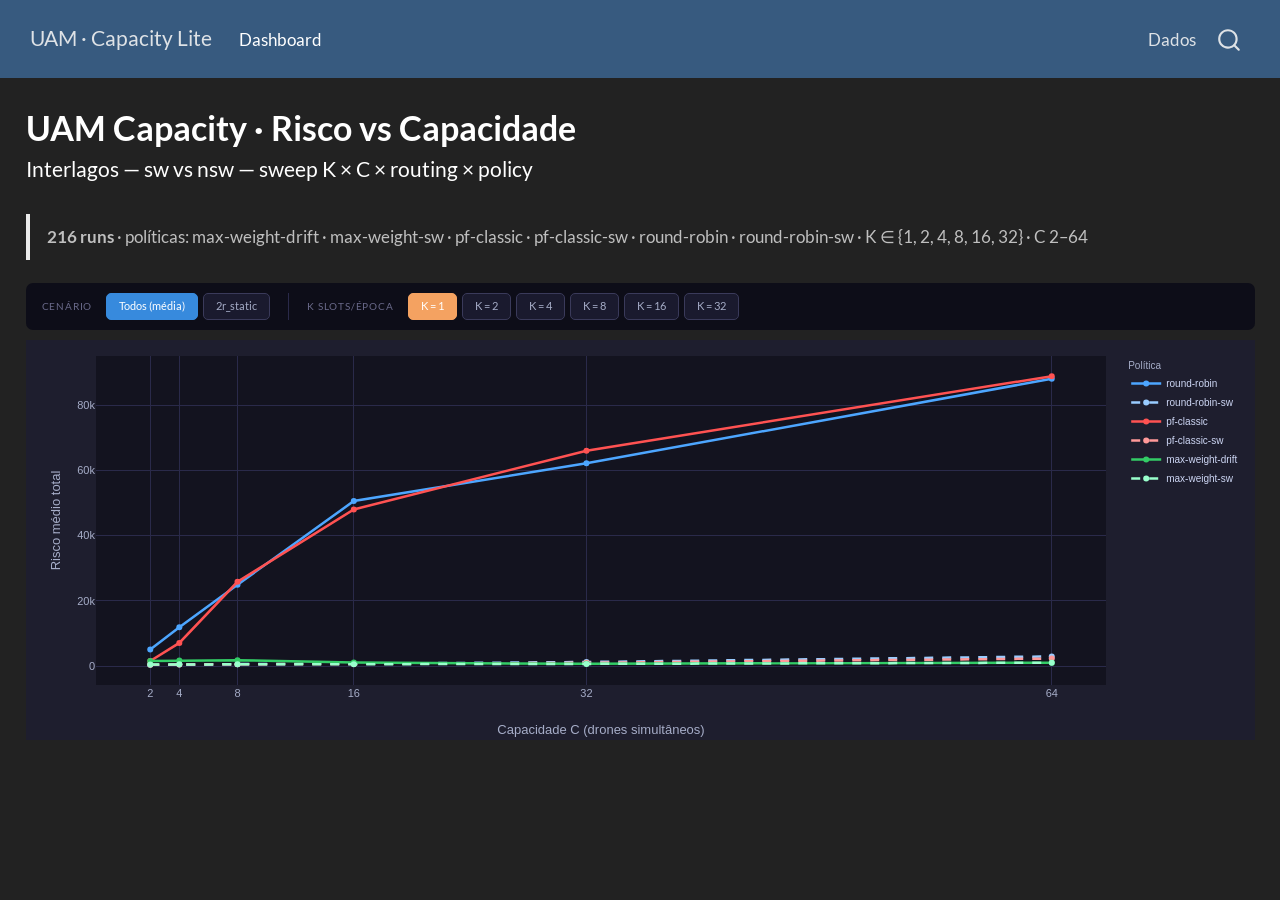
==== docs/index.html @ 64634892 "fix(max-weight-sw): corrige starvation de vídeo quando K >> N_eff Em políticas switching (preemptiva" ====
<!DOCTYPE html>
<html xmlns="http://www.w3.org/1999/xhtml" lang="en" xml:lang="en"><head>

<meta charset="utf-8">
<meta name="generator" content="quarto-1.5.57">

<meta name="viewport" content="width=device-width, initial-scale=1.0, user-scalable=yes">


<title>UAM Capacity · Risco vs Capacidade – UAM · Capacity Lite</title>
<style>
code{white-space: pre-wrap;}
span.smallcaps{font-variant: small-caps;}
div.columns{display: flex; gap: min(4vw, 1.5em);}
div.column{flex: auto; overflow-x: auto;}
div.hanging-indent{margin-left: 1.5em; text-indent: -1.5em;}
ul.task-list{list-style: none;}
ul.task-list li input[type="checkbox"] {
width: 0.8em;
margin: 0 0.8em 0.2em -1em;  vertical-align: middle;
}
</style>


<script>const headroomChanged = new CustomEvent("quarto-hrChanged", {
  detail: {},
  bubbles: true,
  cancelable: false,
  composed: false,
});

const announceDismiss = () => {
  const annEl = window.document.getElementById("quarto-announcement");
  if (annEl) {
    annEl.remove();

    const annId = annEl.getAttribute("data-announcement-id");
    window.localStorage.setItem(`quarto-announce-${annId}`, "true");
  }
};

const announceRegister = () => {
  const annEl = window.document.getElementById("quarto-announcement");
  if (annEl) {
    const annId = annEl.getAttribute("data-announcement-id");
    const isDismissed =
      window.localStorage.getItem(`quarto-announce-${annId}`) || false;
    if (isDismissed) {
      announceDismiss();
      return;
    } else {
      annEl.classList.remove("hidden");
    }

    const actionEl = annEl.querySelector(".quarto-announcement-action");
    if (actionEl) {
      actionEl.addEventListener("click", function (e) {
        e.preventDefault();
        // Hide the bar immediately
        announceDismiss();
      });
    }
  }
};

window.document.addEventListener("DOMContentLoaded", function () {
  let init = false;

  announceRegister();

  // Manage the back to top button, if one is present.
  let lastScrollTop = window.pageYOffset || document.documentElement.scrollTop;
  const scrollDownBuffer = 5;
  const scrollUpBuffer = 35;
  const btn = document.getElementById("quarto-back-to-top");
  const hideBackToTop = () => {
    btn.style.display = "none";
  };
  const showBackToTop = () => {
    btn.style.display = "inline-block";
  };
  if (btn) {
    window.document.addEventListener(
      "scroll",
      function () {
        const currentScrollTop =
          window.pageYOffset || document.documentElement.scrollTop;

        // Shows and hides the button 'intelligently' as the user scrolls
        if (currentScrollTop - scrollDownBuffer > lastScrollTop) {
          hideBackToTop();
          lastScrollTop = currentScrollTop <= 0 ? 0 : currentScrollTop;
        } else if (currentScrollTop < lastScrollTop - scrollUpBuffer) {
          showBackToTop();
          lastScrollTop = currentScrollTop <= 0 ? 0 : currentScrollTop;
        }

        // Show the button at the bottom, hides it at the top
        if (currentScrollTop <= 0) {
          hideBackToTop();
        } else if (
          window.innerHeight + currentScrollTop >=
          document.body.offsetHeight
        ) {
          showBackToTop();
        }
      },
      false
    );
  }

  function throttle(func, wait) {
    var timeout;
    return function () {
      const context = this;
      const args = arguments;
      const later = function () {
        clearTimeout(timeout);
        timeout = null;
        func.apply(context, args);
      };

      if (!timeout) {
        timeout = setTimeout(later, wait);
      }
    };
  }

  function headerOffset() {
    // Set an offset if there is are fixed top navbar
    const headerEl = window.document.querySelector("header.fixed-top");
    if (headerEl) {
      return headerEl.clientHeight;
    } else {
      return 0;
    }
  }

  function footerOffset() {
    const footerEl = window.document.querySelector("footer.footer");
    if (footerEl) {
      return footerEl.clientHeight;
    } else {
      return 0;
    }
  }

  function dashboardOffset() {
    const dashboardNavEl = window.document.getElementById(
      "quarto-dashboard-header"
    );
    if (dashboardNavEl !== null) {
      return dashboardNavEl.clientHeight;
    } else {
      return 0;
    }
  }

  function updateDocumentOffsetWithoutAnimation() {
    updateDocumentOffset(false);
  }

  function updateDocumentOffset(animated) {
    // set body offset
    const topOffset = headerOffset();
    const bodyOffset = topOffset + footerOffset() + dashboardOffset();
    const bodyEl = window.document.body;
    bodyEl.setAttribute("data-bs-offset", topOffset);
    bodyEl.style.paddingTop = topOffset + "px";

    // deal with sidebar offsets
    const sidebars = window.document.querySelectorAll(
      ".sidebar, .headroom-target"
    );
    sidebars.forEach((sidebar) => {
      if (!animated) {
        sidebar.classList.add("notransition");
        // Remove the no transition class after the animation has time to complete
        setTimeout(function () {
          sidebar.classList.remove("notransition");
        }, 201);
      }

      if (window.Headroom && sidebar.classList.contains("sidebar-unpinned")) {
        sidebar.style.top = "0";
        sidebar.style.maxHeight = "100vh";
      } else {
        sidebar.style.top = topOffset + "px";
        sidebar.style.maxHeight = "calc(100vh - " + topOffset + "px)";
      }
    });

    // allow space for footer
    const mainContainer = window.document.querySelector(".quarto-container");
    if (mainContainer) {
      mainContainer.style.minHeight = "calc(100vh - " + bodyOffset + "px)";
    }

    // link offset
    let linkStyle = window.document.querySelector("#quarto-target-style");
    if (!linkStyle) {
      linkStyle = window.document.createElement("style");
      linkStyle.setAttribute("id", "quarto-target-style");
      window.document.head.appendChild(linkStyle);
    }
    while (linkStyle.firstChild) {
      linkStyle.removeChild(linkStyle.firstChild);
    }
    if (topOffset > 0) {
      linkStyle.appendChild(
        window.document.createTextNode(`
      section:target::before {
        content: "";
        display: block;
        height: ${topOffset}px;
        margin: -${topOffset}px 0 0;
      }`)
      );
    }
    if (init) {
      window.dispatchEvent(headroomChanged);
    }
    init = true;
  }

  // initialize headroom
  var header = window.document.querySelector("#quarto-header");
  if (header && window.Headroom) {
    const headroom = new window.Headroom(header, {
      tolerance: 5,
      onPin: function () {
        const sidebars = window.document.querySelectorAll(
          ".sidebar, .headroom-target"
        );
        sidebars.forEach((sidebar) => {
          sidebar.classList.remove("sidebar-unpinned");
        });
        updateDocumentOffset();
      },
      onUnpin: function () {
        const sidebars = window.document.querySelectorAll(
          ".sidebar, .headroom-target"
        );
        sidebars.forEach((sidebar) => {
          sidebar.classList.add("sidebar-unpinned");
        });
        updateDocumentOffset();
      },
    });
    headroom.init();

    let frozen = false;
    window.quartoToggleHeadroom = function () {
      if (frozen) {
        headroom.unfreeze();
        frozen = false;
      } else {
        headroom.freeze();
        frozen = true;
      }
    };
  }

  window.addEventListener(
    "hashchange",
    function (e) {
      if (
        getComputedStyle(document.documentElement).scrollBehavior !== "smooth"
      ) {
        window.scrollTo(0, window.pageYOffset - headerOffset());
      }
    },
    false
  );

  // Observe size changed for the header
  const headerEl = window.document.querySelector("header.fixed-top");
  if (headerEl && window.ResizeObserver) {
    const observer = new window.ResizeObserver(() => {
      setTimeout(updateDocumentOffsetWithoutAnimation, 0);
    });
    observer.observe(headerEl, {
      attributes: true,
      childList: true,
      characterData: true,
    });
  } else {
    window.addEventListener(
      "resize",
      throttle(updateDocumentOffsetWithoutAnimation, 50)
    );
  }
  setTimeout(updateDocumentOffsetWithoutAnimation, 250);

  // fixup index.html links if we aren't on the filesystem
  if (window.location.protocol !== "file:") {
    const links = window.document.querySelectorAll("a");
    for (let i = 0; i < links.length; i++) {
      if (links[i].href) {
        links[i].dataset.originalHref = links[i].href;
        links[i].href = links[i].href.replace(/\/index\.html/, "/");
      }
    }

    // Fixup any sharing links that require urls
    // Append url to any sharing urls
    const sharingLinks = window.document.querySelectorAll(
      "a.sidebar-tools-main-item, a.quarto-navigation-tool, a.quarto-navbar-tools, a.quarto-navbar-tools-item"
    );
    for (let i = 0; i < sharingLinks.length; i++) {
      const sharingLink = sharingLinks[i];
      const href = sharingLink.getAttribute("href");
      if (href) {
        sharingLink.setAttribute(
          "href",
          href.replace("|url|", window.location.href)
        );
      }
    }

    // Scroll the active navigation item into view, if necessary
    const navSidebar = window.document.querySelector("nav#quarto-sidebar");
    if (navSidebar) {
      // Find the active item
      const activeItem = navSidebar.querySelector("li.sidebar-item a.active");
      if (activeItem) {
        // Wait for the scroll height and height to resolve by observing size changes on the
        // nav element that is scrollable
        const resizeObserver = new ResizeObserver((_entries) => {
          // The bottom of the element
          const elBottom = activeItem.offsetTop;
          const viewBottom = navSidebar.scrollTop + navSidebar.clientHeight;

          // The element height and scroll height are the same, then we are still loading
          if (viewBottom !== navSidebar.scrollHeight) {
            // Determine if the item isn't visible and scroll to it
            if (elBottom >= viewBottom) {
              navSidebar.scrollTop = elBottom;
            }

            // stop observing now since we've completed the scroll
            resizeObserver.unobserve(navSidebar);
          }
        });
        resizeObserver.observe(navSidebar);
      }
    }
  }
});
</script>
<script>/*!
 * headroom.js v0.12.0 - Give your page some headroom. Hide your header until you need it
 * Copyright (c) 2020 Nick Williams - http://wicky.nillia.ms/headroom.js
 * License: MIT
 */

!function(t,n){"object"==typeof exports&&"undefined"!=typeof module?module.exports=n():"function"==typeof define&&define.amd?define(n):(t=t||self).Headroom=n()}(this,function(){"use strict";function t(){return"undefined"!=typeof window}function d(t){return function(t){return t&&t.document&&function(t){return 9===t.nodeType}(t.document)}(t)?function(t){var n=t.document,o=n.body,s=n.documentElement;return{scrollHeight:function(){return Math.max(o.scrollHeight,s.scrollHeight,o.offsetHeight,s.offsetHeight,o.clientHeight,s.clientHeight)},height:function(){return t.innerHeight||s.clientHeight||o.clientHeight},scrollY:function(){return void 0!==t.pageYOffset?t.pageYOffset:(s||o.parentNode||o).scrollTop}}}(t):function(t){return{scrollHeight:function(){return Math.max(t.scrollHeight,t.offsetHeight,t.clientHeight)},height:function(){return Math.max(t.offsetHeight,t.clientHeight)},scrollY:function(){return t.scrollTop}}}(t)}function n(t,s,e){var n,o=function(){var n=!1;try{var t={get passive(){n=!0}};window.addEventListener("test",t,t),window.removeEventListener("test",t,t)}catch(t){n=!1}return n}(),i=!1,r=d(t),l=r.scrollY(),a={};function c(){var t=Math.round(r.scrollY()),n=r.height(),o=r.scrollHeight();a.scrollY=t,a.lastScrollY=l,a.direction=l<t?"down":"up",a.distance=Math.abs(t-l),a.isOutOfBounds=t<0||o<t+n,a.top=t<=s.offset[a.direction],a.bottom=o<=t+n,a.toleranceExceeded=a.distance>s.tolerance[a.direction],e(a),l=t,i=!1}function h(){i||(i=!0,n=requestAnimationFrame(c))}var u=!!o&&{passive:!0,capture:!1};return t.addEventListener("scroll",h,u),c(),{destroy:function(){cancelAnimationFrame(n),t.removeEventListener("scroll",h,u)}}}function o(t){return t===Object(t)?t:{down:t,up:t}}function s(t,n){n=n||{},Object.assign(this,s.options,n),this.classes=Object.assign({},s.options.classes,n.classes),this.elem=t,this.tolerance=o(this.tolerance),this.offset=o(this.offset),this.initialised=!1,this.frozen=!1}return s.prototype={constructor:s,init:function(){return s.cutsTheMustard&&!this.initialised&&(this.addClass("initial"),this.initialised=!0,setTimeout(function(t){t.scrollTracker=n(t.scroller,{offset:t.offset,tolerance:t.tolerance},t.update.bind(t))},100,this)),this},destroy:function(){this.initialised=!1,Object.keys(this.classes).forEach(this.removeClass,this),this.scrollTracker.destroy()},unpin:function(){!this.hasClass("pinned")&&this.hasClass("unpinned")||(this.addClass("unpinned"),this.removeClass("pinned"),this.onUnpin&&this.onUnpin.call(this))},pin:function(){this.hasClass("unpinned")&&(this.addClass("pinned"),this.removeClass("unpinned"),this.onPin&&this.onPin.call(this))},freeze:function(){this.frozen=!0,this.addClass("frozen")},unfreeze:function(){this.frozen=!1,this.removeClass("frozen")},top:function(){this.hasClass("top")||(this.addClass("top"),this.removeClass("notTop"),this.onTop&&this.onTop.call(this))},notTop:function(){this.hasClass("notTop")||(this.addClass("notTop"),this.removeClass("top"),this.onNotTop&&this.onNotTop.call(this))},bottom:function(){this.hasClass("bottom")||(this.addClass("bottom"),this.removeClass("notBottom"),this.onBottom&&this.onBottom.call(this))},notBottom:function(){this.hasClass("notBottom")||(this.addClass("notBottom"),this.removeClass("bottom"),this.onNotBottom&&this.onNotBottom.call(this))},shouldUnpin:function(t){return"down"===t.direction&&!t.top&&t.toleranceExceeded},shouldPin:function(t){return"up"===t.direction&&t.toleranceExceeded||t.top},addClass:function(t){this.elem.classList.add.apply(this.elem.classList,this.classes[t].split(" "))},removeClass:function(t){this.elem.classList.remove.apply(this.elem.classList,this.classes[t].split(" "))},hasClass:function(t){return this.classes[t].split(" ").every(function(t){return this.classList.contains(t)},this.elem)},update:function(t){t.isOutOfBounds||!0!==this.frozen&&(t.top?this.top():this.notTop(),t.bottom?this.bottom():this.notBottom(),this.shouldUnpin(t)?this.unpin():this.shouldPin(t)&&this.pin())}},s.options={tolerance:{up:0,down:0},offset:0,scroller:t()?window:null,classes:{frozen:"headroom--frozen",pinned:"headroom--pinned",unpinned:"headroom--unpinned",top:"headroom--top",notTop:"headroom--not-top",bottom:"headroom--bottom",notBottom:"headroom--not-bottom",initial:"headroom"}},s.cutsTheMustard=!!(t()&&function(){}.bind&&"classList"in document.documentElement&&Object.assign&&Object.keys&&requestAnimationFrame),s});
</script>
<script>/*!
 * clipboard.js v2.0.11
 * https://clipboardjs.com/
 *
 * Licensed MIT © Zeno Rocha
 */
!function(t,e){"object"==typeof exports&&"object"==typeof module?module.exports=e():"function"==typeof define&&define.amd?define([],e):"object"==typeof exports?exports.ClipboardJS=e():t.ClipboardJS=e()}(this,function(){return n={686:function(t,e,n){"use strict";n.d(e,{default:function(){return b}});var e=n(279),i=n.n(e),e=n(370),u=n.n(e),e=n(817),r=n.n(e);function c(t){try{return document.execCommand(t)}catch(t){return}}var a=function(t){t=r()(t);return c("cut"),t};function o(t,e){var n,o,t=(n=t,o="rtl"===document.documentElement.getAttribute("dir"),(t=document.createElement("textarea")).style.fontSize="12pt",t.style.border="0",t.style.padding="0",t.style.margin="0",t.style.position="absolute",t.style[o?"right":"left"]="-9999px",o=window.pageYOffset||document.documentElement.scrollTop,t.style.top="".concat(o,"px"),t.setAttribute("readonly",""),t.value=n,t);return e.container.appendChild(t),e=r()(t),c("copy"),t.remove(),e}var f=function(t){var e=1<arguments.length&&void 0!==arguments[1]?arguments[1]:{container:document.body},n="";return"string"==typeof t?n=o(t,e):t instanceof HTMLInputElement&&!["text","search","url","tel","password"].includes(null==t?void 0:t.type)?n=o(t.value,e):(n=r()(t),c("copy")),n};function l(t){return(l="function"==typeof Symbol&&"symbol"==typeof Symbol.iterator?function(t){return typeof t}:function(t){return t&&"function"==typeof Symbol&&t.constructor===Symbol&&t!==Symbol.prototype?"symbol":typeof t})(t)}var s=function(){var t=0<arguments.length&&void 0!==arguments[0]?arguments[0]:{},e=t.action,n=void 0===e?"copy":e,o=t.container,e=t.target,t=t.text;if("copy"!==n&&"cut"!==n)throw new Error('Invalid "action" value, use either "copy" or "cut"');if(void 0!==e){if(!e||"object"!==l(e)||1!==e.nodeType)throw new Error('Invalid "target" value, use a valid Element');if("copy"===n&&e.hasAttribute("disabled"))throw new Error('Invalid "target" attribute. Please use "readonly" instead of "disabled" attribute');if("cut"===n&&(e.hasAttribute("readonly")||e.hasAttribute("disabled")))throw new Error('Invalid "target" attribute. You can\'t cut text from elements with "readonly" or "disabled" attributes')}return t?f(t,{container:o}):e?"cut"===n?a(e):f(e,{container:o}):void 0};function p(t){return(p="function"==typeof Symbol&&"symbol"==typeof Symbol.iterator?function(t){return typeof t}:function(t){return t&&"function"==typeof Symbol&&t.constructor===Symbol&&t!==Symbol.prototype?"symbol":typeof t})(t)}function d(t,e){for(var n=0;n<e.length;n++){var o=e[n];o.enumerable=o.enumerable||!1,o.configurable=!0,"value"in o&&(o.writable=!0),Object.defineProperty(t,o.key,o)}}function y(t,e){return(y=Object.setPrototypeOf||function(t,e){return t.__proto__=e,t})(t,e)}function h(n){var o=function(){if("undefined"==typeof Reflect||!Reflect.construct)return!1;if(Reflect.construct.sham)return!1;if("function"==typeof Proxy)return!0;try{return Date.prototype.toString.call(Reflect.construct(Date,[],function(){})),!0}catch(t){return!1}}();return function(){var t,e=v(n);return t=o?(t=v(this).constructor,Reflect.construct(e,arguments,t)):e.apply(this,arguments),e=this,!(t=t)||"object"!==p(t)&&"function"!=typeof t?function(t){if(void 0!==t)return t;throw new ReferenceError("this hasn't been initialised - super() hasn't been called")}(e):t}}function v(t){return(v=Object.setPrototypeOf?Object.getPrototypeOf:function(t){return t.__proto__||Object.getPrototypeOf(t)})(t)}function m(t,e){t="data-clipboard-".concat(t);if(e.hasAttribute(t))return e.getAttribute(t)}var b=function(){!function(t,e){if("function"!=typeof e&&null!==e)throw new TypeError("Super expression must either be null or a function");t.prototype=Object.create(e&&e.prototype,{constructor:{value:t,writable:!0,configurable:!0}}),e&&y(t,e)}(r,i());var t,e,n,o=h(r);function r(t,e){var n;return function(t){if(!(t instanceof r))throw new TypeError("Cannot call a class as a function")}(this),(n=o.call(this)).resolveOptions(e),n.listenClick(t),n}return t=r,n=[{key:"copy",value:function(t){var e=1<arguments.length&&void 0!==arguments[1]?arguments[1]:{container:document.body};return f(t,e)}},{key:"cut",value:function(t){return a(t)}},{key:"isSupported",value:function(){var t=0<arguments.length&&void 0!==arguments[0]?arguments[0]:["copy","cut"],t="string"==typeof t?[t]:t,e=!!document.queryCommandSupported;return t.forEach(function(t){e=e&&!!document.queryCommandSupported(t)}),e}}],(e=[{key:"resolveOptions",value:function(){var t=0<arguments.length&&void 0!==arguments[0]?arguments[0]:{};this.action="function"==typeof t.action?t.action:this.defaultAction,this.target="function"==typeof t.target?t.target:this.defaultTarget,this.text="function"==typeof t.text?t.text:this.defaultText,this.container="object"===p(t.container)?t.container:document.body}},{key:"listenClick",value:function(t){var e=this;this.listener=u()(t,"click",function(t){return e.onClick(t)})}},{key:"onClick",value:function(t){var e=t.delegateTarget||t.currentTarget,n=this.action(e)||"copy",t=s({action:n,container:this.container,target:this.target(e),text:this.text(e)});this.emit(t?"success":"error",{action:n,text:t,trigger:e,clearSelection:function(){e&&e.focus(),window.getSelection().removeAllRanges()}})}},{key:"defaultAction",value:function(t){return m("action",t)}},{key:"defaultTarget",value:function(t){t=m("target",t);if(t)return document.querySelector(t)}},{key:"defaultText",value:function(t){return m("text",t)}},{key:"destroy",value:function(){this.listener.destroy()}}])&&d(t.prototype,e),n&&d(t,n),r}()},828:function(t){var e;"undefined"==typeof Element||Element.prototype.matches||((e=Element.prototype).matches=e.matchesSelector||e.mozMatchesSelector||e.msMatchesSelector||e.oMatchesSelector||e.webkitMatchesSelector),t.exports=function(t,e){for(;t&&9!==t.nodeType;){if("function"==typeof t.matches&&t.matches(e))return t;t=t.parentNode}}},438:function(t,e,n){var u=n(828);function i(t,e,n,o,r){var i=function(e,n,t,o){return function(t){t.delegateTarget=u(t.target,n),t.delegateTarget&&o.call(e,t)}}.apply(this,arguments);return t.addEventListener(n,i,r),{destroy:function(){t.removeEventListener(n,i,r)}}}t.exports=function(t,e,n,o,r){return"function"==typeof t.addEventListener?i.apply(null,arguments):"function"==typeof n?i.bind(null,document).apply(null,arguments):("string"==typeof t&&(t=document.querySelectorAll(t)),Array.prototype.map.call(t,function(t){return i(t,e,n,o,r)}))}},879:function(t,n){n.node=function(t){return void 0!==t&&t instanceof HTMLElement&&1===t.nodeType},n.nodeList=function(t){var e=Object.prototype.toString.call(t);return void 0!==t&&("[object NodeList]"===e||"[object HTMLCollection]"===e)&&"length"in t&&(0===t.length||n.node(t[0]))},n.string=function(t){return"string"==typeof t||t instanceof String},n.fn=function(t){return"[object Function]"===Object.prototype.toString.call(t)}},370:function(t,e,n){var f=n(879),l=n(438);t.exports=function(t,e,n){if(!t&&!e&&!n)throw new Error("Missing required arguments");if(!f.string(e))throw new TypeError("Second argument must be a String");if(!f.fn(n))throw new TypeError("Third argument must be a Function");if(f.node(t))return c=e,a=n,(u=t).addEventListener(c,a),{destroy:function(){u.removeEventListener(c,a)}};if(f.nodeList(t))return o=t,r=e,i=n,Array.prototype.forEach.call(o,function(t){t.addEventListener(r,i)}),{destroy:function(){Array.prototype.forEach.call(o,function(t){t.removeEventListener(r,i)})}};if(f.string(t))return t=t,e=e,n=n,l(document.body,t,e,n);throw new TypeError("First argument must be a String, HTMLElement, HTMLCollection, or NodeList");var o,r,i,u,c,a}},817:function(t){t.exports=function(t){var e,n="SELECT"===t.nodeName?(t.focus(),t.value):"INPUT"===t.nodeName||"TEXTAREA"===t.nodeName?((e=t.hasAttribute("readonly"))||t.setAttribute("readonly",""),t.select(),t.setSelectionRange(0,t.value.length),e||t.removeAttribute("readonly"),t.value):(t.hasAttribute("contenteditable")&&t.focus(),n=window.getSelection(),(e=document.createRange()).selectNodeContents(t),n.removeAllRanges(),n.addRange(e),n.toString());return n}},279:function(t){function e(){}e.prototype={on:function(t,e,n){var o=this.e||(this.e={});return(o[t]||(o[t]=[])).push({fn:e,ctx:n}),this},once:function(t,e,n){var o=this;function r(){o.off(t,r),e.apply(n,arguments)}return r._=e,this.on(t,r,n)},emit:function(t){for(var e=[].slice.call(arguments,1),n=((this.e||(this.e={}))[t]||[]).slice(),o=0,r=n.length;o<r;o++)n[o].fn.apply(n[o].ctx,e);return this},off:function(t,e){var n=this.e||(this.e={}),o=n[t],r=[];if(o&&e)for(var i=0,u=o.length;i<u;i++)o[i].fn!==e&&o[i].fn._!==e&&r.push(o[i]);return r.length?n[t]=r:delete n[t],this}},t.exports=e,t.exports.TinyEmitter=e}},r={},o.n=function(t){var e=t&&t.__esModule?function(){return t.default}:function(){return t};return o.d(e,{a:e}),e},o.d=function(t,e){for(var n in e)o.o(e,n)&&!o.o(t,n)&&Object.defineProperty(t,n,{enumerable:!0,get:e[n]})},o.o=function(t,e){return Object.prototype.hasOwnProperty.call(t,e)},o(686).default;function o(t){if(r[t])return r[t].exports;var e=r[t]={exports:{}};return n[t](e,e.exports,o),e.exports}var n,r});</script>
<script>/*! @algolia/autocomplete-js 1.11.1 | MIT License | © Algolia, Inc. and contributors | https://github.com/algolia/autocomplete */
!function(e,t){"object"==typeof exports&&"undefined"!=typeof module?t(exports):"function"==typeof define&&define.amd?define(["exports"],t):t((e="undefined"!=typeof globalThis?globalThis:e||self)["@algolia/autocomplete-js"]={})}(this,(function(e){"use strict";function t(e,t){var n=Object.keys(e);if(Object.getOwnPropertySymbols){var r=Object.getOwnPropertySymbols(e);t&&(r=r.filter((function(t){return Object.getOwnPropertyDescriptor(e,t).enumerable}))),n.push.apply(n,r)}return n}function n(e){for(var n=1;n<arguments.length;n++){var r=null!=arguments[n]?arguments[n]:{};n%2?t(Object(r),!0).forEach((function(t){o(e,t,r[t])})):Object.getOwnPropertyDescriptors?Object.defineProperties(e,Object.getOwnPropertyDescriptors(r)):t(Object(r)).forEach((function(t){Object.defineProperty(e,t,Object.getOwnPropertyDescriptor(r,t))}))}return e}function r(e){return r="function"==typeof Symbol&&"symbol"==typeof Symbol.iterator?function(e){return typeof e}:function(e){return e&&"function"==typeof Symbol&&e.constructor===Symbol&&e!==Symbol.prototype?"symbol":typeof e},r(e)}function o(e,t,n){return(t=function(e){var t=function(e,t){if("object"!=typeof e||null===e)return e;var n=e[Symbol.toPrimitive];if(void 0!==n){var r=n.call(e,t||"default");if("object"!=typeof r)return r;throw new TypeError("@@toPrimitive must return a primitive value.")}return("string"===t?String:Number)(e)}(e,"string");return"symbol"==typeof t?t:String(t)}(t))in e?Object.defineProperty(e,t,{value:n,enumerable:!0,configurable:!0,writable:!0}):e[t]=n,e}function i(){return i=Object.assign?Object.assign.bind():function(e){for(var t=1;t<arguments.length;t++){var n=arguments[t];for(var r in n)Object.prototype.hasOwnProperty.call(n,r)&&(e[r]=n[r])}return e},i.apply(this,arguments)}function u(e,t){if(null==e)return{};var n,r,o=function(e,t){if(null==e)return{};var n,r,o={},i=Object.keys(e);for(r=0;r<i.length;r++)n=i[r],t.indexOf(n)>=0||(o[n]=e[n]);return o}(e,t);if(Object.getOwnPropertySymbols){var i=Object.getOwnPropertySymbols(e);for(r=0;r<i.length;r++)n=i[r],t.indexOf(n)>=0||Object.prototype.propertyIsEnumerable.call(e,n)&&(o[n]=e[n])}return o}function a(e,t){return function(e){if(Array.isArray(e))return e}(e)||function(e,t){var n=null==e?null:"undefined"!=typeof Symbol&&e[Symbol.iterator]||e["@@iterator"];if(null!=n){var r,o,i,u,a=[],l=!0,c=!1;try{if(i=(n=n.call(e)).next,0===t){if(Object(n)!==n)return;l=!1}else for(;!(l=(r=i.call(n)).done)&&(a.push(r.value),a.length!==t);l=!0);}catch(e){c=!0,o=e}finally{try{if(!l&&null!=n.return&&(u=n.return(),Object(u)!==u))return}finally{if(c)throw o}}return a}}(e,t)||c(e,t)||function(){throw new TypeError("Invalid attempt to destructure non-iterable instance.\nIn order to be iterable, non-array objects must have a [Symbol.iterator]() method.")}()}function l(e){return function(e){if(Array.isArray(e))return s(e)}(e)||function(e){if("undefined"!=typeof Symbol&&null!=e[Symbol.iterator]||null!=e["@@iterator"])return Array.from(e)}(e)||c(e)||function(){throw new TypeError("Invalid attempt to spread non-iterable instance.\nIn order to be iterable, non-array objects must have a [Symbol.iterator]() method.")}()}function c(e,t){if(e){if("string"==typeof e)return s(e,t);var n=Object.prototype.toString.call(e).slice(8,-1);return"Object"===n&&e.constructor&&(n=e.constructor.name),"Map"===n||"Set"===n?Array.from(e):"Arguments"===n||/^(?:Ui|I)nt(?:8|16|32)(?:Clamped)?Array$/.test(n)?s(e,t):void 0}}function s(e,t){(null==t||t>e.length)&&(t=e.length);for(var n=0,r=new Array(t);n<t;n++)r[n]=e[n];return r}function f(e){return{current:e}}function p(e,t){var n=void 0;return function(){for(var r=arguments.length,o=new Array(r),i=0;i<r;i++)o[i]=arguments[i];n&&clearTimeout(n),n=setTimeout((function(){return e.apply(void 0,o)}),t)}}function m(e){return e.reduce((function(e,t){return e.concat(t)}),[])}var v=0;function d(){return"autocomplete-".concat(v++)}function y(e,t){return t.reduce((function(e,t){return e&&e[t]}),e)}function b(e){return 0===e.collections.length?0:e.collections.reduce((function(e,t){return e+t.items.length}),0)}function g(e){return e!==Object(e)}function h(e,t){if(e===t)return!0;if(g(e)||g(t)||"function"==typeof e||"function"==typeof t)return e===t;if(Object.keys(e).length!==Object.keys(t).length)return!1;for(var n=0,r=Object.keys(e);n<r.length;n++){var o=r[n];if(!(o in t))return!1;if(!h(e[o],t[o]))return!1}return!0}var O=function(){};var _="1.11.1",S=[{segment:"autocomplete-core",version:_}];function j(e){var t=e.item,n=e.items,r=void 0===n?[]:n;return{index:t.__autocomplete_indexName,items:[t],positions:[1+r.findIndex((function(e){return e.objectID===t.objectID}))],queryID:t.__autocomplete_queryID,algoliaSource:["autocomplete"]}}function P(e,t){return function(e){if(Array.isArray(e))return e}(e)||function(e,t){var n=null==e?null:"undefined"!=typeof Symbol&&e[Symbol.iterator]||e["@@iterator"];if(null!=n){var r,o,i,u,a=[],l=!0,c=!1;try{if(i=(n=n.call(e)).next,0===t){if(Object(n)!==n)return;l=!1}else for(;!(l=(r=i.call(n)).done)&&(a.push(r.value),a.length!==t);l=!0);}catch(e){c=!0,o=e}finally{try{if(!l&&null!=n.return&&(u=n.return(),Object(u)!==u))return}finally{if(c)throw o}}return a}}(e,t)||function(e,t){if(!e)return;if("string"==typeof e)return w(e,t);var n=Object.prototype.toString.call(e).slice(8,-1);"Object"===n&&e.constructor&&(n=e.constructor.name);if("Map"===n||"Set"===n)return Array.from(e);if("Arguments"===n||/^(?:Ui|I)nt(?:8|16|32)(?:Clamped)?Array$/.test(n))return w(e,t)}(e,t)||function(){throw new TypeError("Invalid attempt to destructure non-iterable instance.\nIn order to be iterable, non-array objects must have a [Symbol.iterator]() method.")}()}function w(e,t){(null==t||t>e.length)&&(t=e.length);for(var n=0,r=new Array(t);n<t;n++)r[n]=e[n];return r}var I=["items"],A=["items"];function E(e){return E="function"==typeof Symbol&&"symbol"==typeof Symbol.iterator?function(e){return typeof e}:function(e){return e&&"function"==typeof Symbol&&e.constructor===Symbol&&e!==Symbol.prototype?"symbol":typeof e},E(e)}function D(e){return function(e){if(Array.isArray(e))return C(e)}(e)||function(e){if("undefined"!=typeof Symbol&&null!=e[Symbol.iterator]||null!=e["@@iterator"])return Array.from(e)}(e)||function(e,t){if(!e)return;if("string"==typeof e)return C(e,t);var n=Object.prototype.toString.call(e).slice(8,-1);"Object"===n&&e.constructor&&(n=e.constructor.name);if("Map"===n||"Set"===n)return Array.from(e);if("Arguments"===n||/^(?:Ui|I)nt(?:8|16|32)(?:Clamped)?Array$/.test(n))return C(e,t)}(e)||function(){throw new TypeError("Invalid attempt to spread non-iterable instance.\nIn order to be iterable, non-array objects must have a [Symbol.iterator]() method.")}()}function C(e,t){(null==t||t>e.length)&&(t=e.length);for(var n=0,r=new Array(t);n<t;n++)r[n]=e[n];return r}function k(e,t){if(null==e)return{};var n,r,o=function(e,t){if(null==e)return{};var n,r,o={},i=Object.keys(e);for(r=0;r<i.length;r++)n=i[r],t.indexOf(n)>=0||(o[n]=e[n]);return o}(e,t);if(Object.getOwnPropertySymbols){var i=Object.getOwnPropertySymbols(e);for(r=0;r<i.length;r++)n=i[r],t.indexOf(n)>=0||Object.prototype.propertyIsEnumerable.call(e,n)&&(o[n]=e[n])}return o}function x(e,t){var n=Object.keys(e);if(Object.getOwnPropertySymbols){var r=Object.getOwnPropertySymbols(e);t&&(r=r.filter((function(t){return Object.getOwnPropertyDescriptor(e,t).enumerable}))),n.push.apply(n,r)}return n}function N(e){for(var t=1;t<arguments.length;t++){var n=null!=arguments[t]?arguments[t]:{};t%2?x(Object(n),!0).forEach((function(t){T(e,t,n[t])})):Object.getOwnPropertyDescriptors?Object.defineProperties(e,Object.getOwnPropertyDescriptors(n)):x(Object(n)).forEach((function(t){Object.defineProperty(e,t,Object.getOwnPropertyDescriptor(n,t))}))}return e}function T(e,t,n){return(t=function(e){var t=function(e,t){if("object"!==E(e)||null===e)return e;var n=e[Symbol.toPrimitive];if(void 0!==n){var r=n.call(e,t||"default");if("object"!==E(r))return r;throw new TypeError("@@toPrimitive must return a primitive value.")}return("string"===t?String:Number)(e)}(e,"string");return"symbol"===E(t)?t:String(t)}(t))in e?Object.defineProperty(e,t,{value:n,enumerable:!0,configurable:!0,writable:!0}):e[t]=n,e}function q(e){for(var t=arguments.length>1&&void 0!==arguments[1]?arguments[1]:20,n=[],r=0;r<e.objectIDs.length;r+=t)n.push(N(N({},e),{},{objectIDs:e.objectIDs.slice(r,r+t)}));return n}function B(e){return e.map((function(e){var t=e.items,n=k(e,I);return N(N({},n),{},{objectIDs:(null==t?void 0:t.map((function(e){return e.objectID})))||n.objectIDs})}))}function R(e){var t,n,r,o=(t=P((e.version||"").split(".").map(Number),2),n=t[0],r=t[1],n>=3||2===n&&r>=4||1===n&&r>=10);function i(t,n,r){if(o&&void 0!==r){var i=r[0].__autocomplete_algoliaCredentials,u={"X-Algolia-Application-Id":i.appId,"X-Algolia-API-Key":i.apiKey};e.apply(void 0,[t].concat(D(n),[{headers:u}]))}else e.apply(void 0,[t].concat(D(n)))}return{init:function(t,n){e("init",{appId:t,apiKey:n})},setUserToken:function(t){e("setUserToken",t)},clickedObjectIDsAfterSearch:function(){for(var e=arguments.length,t=new Array(e),n=0;n<e;n++)t[n]=arguments[n];t.length>0&&i("clickedObjectIDsAfterSearch",B(t),t[0].items)},clickedObjectIDs:function(){for(var e=arguments.length,t=new Array(e),n=0;n<e;n++)t[n]=arguments[n];t.length>0&&i("clickedObjectIDs",B(t),t[0].items)},clickedFilters:function(){for(var t=arguments.length,n=new Array(t),r=0;r<t;r++)n[r]=arguments[r];n.length>0&&e.apply(void 0,["clickedFilters"].concat(n))},convertedObjectIDsAfterSearch:function(){for(var e=arguments.length,t=new Array(e),n=0;n<e;n++)t[n]=arguments[n];t.length>0&&i("convertedObjectIDsAfterSearch",B(t),t[0].items)},convertedObjectIDs:function(){for(var e=arguments.length,t=new Array(e),n=0;n<e;n++)t[n]=arguments[n];t.length>0&&i("convertedObjectIDs",B(t),t[0].items)},convertedFilters:function(){for(var t=arguments.length,n=new Array(t),r=0;r<t;r++)n[r]=arguments[r];n.length>0&&e.apply(void 0,["convertedFilters"].concat(n))},viewedObjectIDs:function(){for(var e=arguments.length,t=new Array(e),n=0;n<e;n++)t[n]=arguments[n];t.length>0&&t.reduce((function(e,t){var n=t.items,r=k(t,A);return[].concat(D(e),D(q(N(N({},r),{},{objectIDs:(null==n?void 0:n.map((function(e){return e.objectID})))||r.objectIDs})).map((function(e){return{items:n,payload:e}}))))}),[]).forEach((function(e){var t=e.items;return i("viewedObjectIDs",[e.payload],t)}))},viewedFilters:function(){for(var t=arguments.length,n=new Array(t),r=0;r<t;r++)n[r]=arguments[r];n.length>0&&e.apply(void 0,["viewedFilters"].concat(n))}}}function F(e){var t=e.items.reduce((function(e,t){var n;return e[t.__autocomplete_indexName]=(null!==(n=e[t.__autocomplete_indexName])&&void 0!==n?n:[]).concat(t),e}),{});return Object.keys(t).map((function(e){return{index:e,items:t[e],algoliaSource:["autocomplete"]}}))}function L(e){return e.objectID&&e.__autocomplete_indexName&&e.__autocomplete_queryID}function U(e){return U="function"==typeof Symbol&&"symbol"==typeof Symbol.iterator?function(e){return typeof e}:function(e){return e&&"function"==typeof Symbol&&e.constructor===Symbol&&e!==Symbol.prototype?"symbol":typeof e},U(e)}function M(e){return function(e){if(Array.isArray(e))return H(e)}(e)||function(e){if("undefined"!=typeof Symbol&&null!=e[Symbol.iterator]||null!=e["@@iterator"])return Array.from(e)}(e)||function(e,t){if(!e)return;if("string"==typeof e)return H(e,t);var n=Object.prototype.toString.call(e).slice(8,-1);"Object"===n&&e.constructor&&(n=e.constructor.name);if("Map"===n||"Set"===n)return Array.from(e);if("Arguments"===n||/^(?:Ui|I)nt(?:8|16|32)(?:Clamped)?Array$/.test(n))return H(e,t)}(e)||function(){throw new TypeError("Invalid attempt to spread non-iterable instance.\nIn order to be iterable, non-array objects must have a [Symbol.iterator]() method.")}()}function H(e,t){(null==t||t>e.length)&&(t=e.length);for(var n=0,r=new Array(t);n<t;n++)r[n]=e[n];return r}function V(e,t){var n=Object.keys(e);if(Object.getOwnPropertySymbols){var r=Object.getOwnPropertySymbols(e);t&&(r=r.filter((function(t){return Object.getOwnPropertyDescriptor(e,t).enumerable}))),n.push.apply(n,r)}return n}function W(e){for(var t=1;t<arguments.length;t++){var n=null!=arguments[t]?arguments[t]:{};t%2?V(Object(n),!0).forEach((function(t){K(e,t,n[t])})):Object.getOwnPropertyDescriptors?Object.defineProperties(e,Object.getOwnPropertyDescriptors(n)):V(Object(n)).forEach((function(t){Object.defineProperty(e,t,Object.getOwnPropertyDescriptor(n,t))}))}return e}function K(e,t,n){return(t=function(e){var t=function(e,t){if("object"!==U(e)||null===e)return e;var n=e[Symbol.toPrimitive];if(void 0!==n){var r=n.call(e,t||"default");if("object"!==U(r))return r;throw new TypeError("@@toPrimitive must return a primitive value.")}return("string"===t?String:Number)(e)}(e,"string");return"symbol"===U(t)?t:String(t)}(t))in e?Object.defineProperty(e,t,{value:n,enumerable:!0,configurable:!0,writable:!0}):e[t]=n,e}var Q="2.6.0",$="https://cdn.jsdelivr.net/npm/search-insights@".concat(Q,"/dist/search-insights.min.js"),z=p((function(e){var t=e.onItemsChange,n=e.items,r=e.insights,o=e.state;t({insights:r,insightsEvents:F({items:n}).map((function(e){return W({eventName:"Items Viewed"},e)})),state:o})}),400);function G(e){var t=function(e){return W({onItemsChange:function(e){var t=e.insights,n=e.insightsEvents;t.viewedObjectIDs.apply(t,M(n.map((function(e){return W(W({},e),{},{algoliaSource:[].concat(M(e.algoliaSource||[]),["autocomplete-internal"])})}))))},onSelect:function(e){var t=e.insights,n=e.insightsEvents;t.clickedObjectIDsAfterSearch.apply(t,M(n.map((function(e){return W(W({},e),{},{algoliaSource:[].concat(M(e.algoliaSource||[]),["autocomplete-internal"])})}))))},onActive:O},e)}(e),n=t.insightsClient,r=t.onItemsChange,o=t.onSelect,i=t.onActive,u=n;n||function(e){if("undefined"!=typeof window)e({window:window})}((function(e){var t=e.window,n=t.AlgoliaAnalyticsObject||"aa";"string"==typeof n&&(u=t[n]),u||(t.AlgoliaAnalyticsObject=n,t[n]||(t[n]=function(){t[n].queue||(t[n].queue=[]);for(var e=arguments.length,r=new Array(e),o=0;o<e;o++)r[o]=arguments[o];t[n].queue.push(r)}),t[n].version=Q,u=t[n],function(e){var t="[Autocomplete]: Could not load search-insights.js. Please load it manually following https://alg.li/insights-autocomplete";try{var n=e.document.createElement("script");n.async=!0,n.src=$,n.onerror=function(){console.error(t)},document.body.appendChild(n)}catch(e){console.error(t)}}(t))}));var a=R(u),l=f([]),c=p((function(e){var t=e.state;if(t.isOpen){var n=t.collections.reduce((function(e,t){return[].concat(M(e),M(t.items))}),[]).filter(L);h(l.current.map((function(e){return e.objectID})),n.map((function(e){return e.objectID})))||(l.current=n,n.length>0&&z({onItemsChange:r,items:n,insights:a,state:t}))}}),0);return{name:"aa.algoliaInsightsPlugin",subscribe:function(e){var t=e.setContext,n=e.onSelect,r=e.onActive;function l(e){t({algoliaInsightsPlugin:{__algoliaSearchParameters:W({clickAnalytics:!0},e?{userToken:e}:{}),insights:a}})}u("addAlgoliaAgent","insights-plugin"),l(),u("onUserTokenChange",l),u("getUserToken",null,(function(e,t){l(t)})),n((function(e){var t=e.item,n=e.state,r=e.event,i=e.source;L(t)&&o({state:n,event:r,insights:a,item:t,insightsEvents:[W({eventName:"Item Selected"},j({item:t,items:i.getItems().filter(L)}))]})})),r((function(e){var t=e.item,n=e.source,r=e.state,o=e.event;L(t)&&i({state:r,event:o,insights:a,item:t,insightsEvents:[W({eventName:"Item Active"},j({item:t,items:n.getItems().filter(L)}))]})}))},onStateChange:function(e){var t=e.state;c({state:t})},__autocomplete_pluginOptions:e}}function J(e,t){var n=t;return{then:function(t,r){return J(e.then(Y(t,n,e),Y(r,n,e)),n)},catch:function(t){return J(e.catch(Y(t,n,e)),n)},finally:function(t){return t&&n.onCancelList.push(t),J(e.finally(Y(t&&function(){return n.onCancelList=[],t()},n,e)),n)},cancel:function(){n.isCanceled=!0;var e=n.onCancelList;n.onCancelList=[],e.forEach((function(e){e()}))},isCanceled:function(){return!0===n.isCanceled}}}function X(e){return J(e,{isCanceled:!1,onCancelList:[]})}function Y(e,t,n){return e?function(n){return t.isCanceled?n:e(n)}:n}function Z(e,t,n,r){if(!n)return null;if(e<0&&(null===t||null!==r&&0===t))return n+e;var o=(null===t?-1:t)+e;return o<=-1||o>=n?null===r?null:0:o}function ee(e,t){var n=Object.keys(e);if(Object.getOwnPropertySymbols){var r=Object.getOwnPropertySymbols(e);t&&(r=r.filter((function(t){return Object.getOwnPropertyDescriptor(e,t).enumerable}))),n.push.apply(n,r)}return n}function te(e){for(var t=1;t<arguments.length;t++){var n=null!=arguments[t]?arguments[t]:{};t%2?ee(Object(n),!0).forEach((function(t){ne(e,t,n[t])})):Object.getOwnPropertyDescriptors?Object.defineProperties(e,Object.getOwnPropertyDescriptors(n)):ee(Object(n)).forEach((function(t){Object.defineProperty(e,t,Object.getOwnPropertyDescriptor(n,t))}))}return e}function ne(e,t,n){return(t=function(e){var t=function(e,t){if("object"!==re(e)||null===e)return e;var n=e[Symbol.toPrimitive];if(void 0!==n){var r=n.call(e,t||"default");if("object"!==re(r))return r;throw new TypeError("@@toPrimitive must return a primitive value.")}return("string"===t?String:Number)(e)}(e,"string");return"symbol"===re(t)?t:String(t)}(t))in e?Object.defineProperty(e,t,{value:n,enumerable:!0,configurable:!0,writable:!0}):e[t]=n,e}function re(e){return re="function"==typeof Symbol&&"symbol"==typeof Symbol.iterator?function(e){return typeof e}:function(e){return e&&"function"==typeof Symbol&&e.constructor===Symbol&&e!==Symbol.prototype?"symbol":typeof e},re(e)}function oe(e){var t=function(e){var t=e.collections.map((function(e){return e.items.length})).reduce((function(e,t,n){var r=(e[n-1]||0)+t;return e.push(r),e}),[]).reduce((function(t,n){return n<=e.activeItemId?t+1:t}),0);return e.collections[t]}(e);if(!t)return null;var n=t.items[function(e){for(var t=e.state,n=e.collection,r=!1,o=0,i=0;!1===r;){var u=t.collections[o];if(u===n){r=!0;break}i+=u.items.length,o++}return t.activeItemId-i}({state:e,collection:t})],r=t.source;return{item:n,itemInputValue:r.getItemInputValue({item:n,state:e}),itemUrl:r.getItemUrl({item:n,state:e}),source:r}}function ie(e,t,n){return[e,null==n?void 0:n.sourceId,t].filter(Boolean).join("-").replace(/\s/g,"")}var ue=/((gt|sm)-|galaxy nexus)|samsung[- ]|samsungbrowser/i;function ae(e){return ae="function"==typeof Symbol&&"symbol"==typeof Symbol.iterator?function(e){return typeof e}:function(e){return e&&"function"==typeof Symbol&&e.constructor===Symbol&&e!==Symbol.prototype?"symbol":typeof e},ae(e)}function le(e,t){var n=Object.keys(e);if(Object.getOwnPropertySymbols){var r=Object.getOwnPropertySymbols(e);t&&(r=r.filter((function(t){return Object.getOwnPropertyDescriptor(e,t).enumerable}))),n.push.apply(n,r)}return n}function ce(e,t,n){return(t=function(e){var t=function(e,t){if("object"!==ae(e)||null===e)return e;var n=e[Symbol.toPrimitive];if(void 0!==n){var r=n.call(e,t||"default");if("object"!==ae(r))return r;throw new TypeError("@@toPrimitive must return a primitive value.")}return("string"===t?String:Number)(e)}(e,"string");return"symbol"===ae(t)?t:String(t)}(t))in e?Object.defineProperty(e,t,{value:n,enumerable:!0,configurable:!0,writable:!0}):e[t]=n,e}function se(e,t,n){var r,o=t.initialState;return{getState:function(){return o},dispatch:function(r,i){var u=function(e){for(var t=1;t<arguments.length;t++){var n=null!=arguments[t]?arguments[t]:{};t%2?le(Object(n),!0).forEach((function(t){ce(e,t,n[t])})):Object.getOwnPropertyDescriptors?Object.defineProperties(e,Object.getOwnPropertyDescriptors(n)):le(Object(n)).forEach((function(t){Object.defineProperty(e,t,Object.getOwnPropertyDescriptor(n,t))}))}return e}({},o);o=e(o,{type:r,props:t,payload:i}),n({state:o,prevState:u})},pendingRequests:(r=[],{add:function(e){return r.push(e),e.finally((function(){r=r.filter((function(t){return t!==e}))}))},cancelAll:function(){r.forEach((function(e){return e.cancel()}))},isEmpty:function(){return 0===r.length}})}}function fe(e){return fe="function"==typeof Symbol&&"symbol"==typeof Symbol.iterator?function(e){return typeof e}:function(e){return e&&"function"==typeof Symbol&&e.constructor===Symbol&&e!==Symbol.prototype?"symbol":typeof e},fe(e)}function pe(e,t){var n=Object.keys(e);if(Object.getOwnPropertySymbols){var r=Object.getOwnPropertySymbols(e);t&&(r=r.filter((function(t){return Object.getOwnPropertyDescriptor(e,t).enumerable}))),n.push.apply(n,r)}return n}function me(e){for(var t=1;t<arguments.length;t++){var n=null!=arguments[t]?arguments[t]:{};t%2?pe(Object(n),!0).forEach((function(t){ve(e,t,n[t])})):Object.getOwnPropertyDescriptors?Object.defineProperties(e,Object.getOwnPropertyDescriptors(n)):pe(Object(n)).forEach((function(t){Object.defineProperty(e,t,Object.getOwnPropertyDescriptor(n,t))}))}return e}function ve(e,t,n){return(t=function(e){var t=function(e,t){if("object"!==fe(e)||null===e)return e;var n=e[Symbol.toPrimitive];if(void 0!==n){var r=n.call(e,t||"default");if("object"!==fe(r))return r;throw new TypeError("@@toPrimitive must return a primitive value.")}return("string"===t?String:Number)(e)}(e,"string");return"symbol"===fe(t)?t:String(t)}(t))in e?Object.defineProperty(e,t,{value:n,enumerable:!0,configurable:!0,writable:!0}):e[t]=n,e}function de(e){return de="function"==typeof Symbol&&"symbol"==typeof Symbol.iterator?function(e){return typeof e}:function(e){return e&&"function"==typeof Symbol&&e.constructor===Symbol&&e!==Symbol.prototype?"symbol":typeof e},de(e)}function ye(e){return function(e){if(Array.isArray(e))return be(e)}(e)||function(e){if("undefined"!=typeof Symbol&&null!=e[Symbol.iterator]||null!=e["@@iterator"])return Array.from(e)}(e)||function(e,t){if(!e)return;if("string"==typeof e)return be(e,t);var n=Object.prototype.toString.call(e).slice(8,-1);"Object"===n&&e.constructor&&(n=e.constructor.name);if("Map"===n||"Set"===n)return Array.from(e);if("Arguments"===n||/^(?:Ui|I)nt(?:8|16|32)(?:Clamped)?Array$/.test(n))return be(e,t)}(e)||function(){throw new TypeError("Invalid attempt to spread non-iterable instance.\nIn order to be iterable, non-array objects must have a [Symbol.iterator]() method.")}()}function be(e,t){(null==t||t>e.length)&&(t=e.length);for(var n=0,r=new Array(t);n<t;n++)r[n]=e[n];return r}function ge(e,t){var n=Object.keys(e);if(Object.getOwnPropertySymbols){var r=Object.getOwnPropertySymbols(e);t&&(r=r.filter((function(t){return Object.getOwnPropertyDescriptor(e,t).enumerable}))),n.push.apply(n,r)}return n}function he(e){for(var t=1;t<arguments.length;t++){var n=null!=arguments[t]?arguments[t]:{};t%2?ge(Object(n),!0).forEach((function(t){Oe(e,t,n[t])})):Object.getOwnPropertyDescriptors?Object.defineProperties(e,Object.getOwnPropertyDescriptors(n)):ge(Object(n)).forEach((function(t){Object.defineProperty(e,t,Object.getOwnPropertyDescriptor(n,t))}))}return e}function Oe(e,t,n){return(t=function(e){var t=function(e,t){if("object"!==de(e)||null===e)return e;var n=e[Symbol.toPrimitive];if(void 0!==n){var r=n.call(e,t||"default");if("object"!==de(r))return r;throw new TypeError("@@toPrimitive must return a primitive value.")}return("string"===t?String:Number)(e)}(e,"string");return"symbol"===de(t)?t:String(t)}(t))in e?Object.defineProperty(e,t,{value:n,enumerable:!0,configurable:!0,writable:!0}):e[t]=n,e}function _e(e,t){var n,r="undefined"!=typeof window?window:{},o=e.plugins||[];return he(he({debug:!1,openOnFocus:!1,enterKeyHint:void 0,placeholder:"",autoFocus:!1,defaultActiveItemId:null,stallThreshold:300,insights:!1,environment:r,shouldPanelOpen:function(e){return b(e.state)>0},reshape:function(e){return e.sources}},e),{},{id:null!==(n=e.id)&&void 0!==n?n:d(),plugins:o,initialState:he({activeItemId:null,query:"",completion:null,collections:[],isOpen:!1,status:"idle",context:{}},e.initialState),onStateChange:function(t){var n;null===(n=e.onStateChange)||void 0===n||n.call(e,t),o.forEach((function(e){var n;return null===(n=e.onStateChange)||void 0===n?void 0:n.call(e,t)}))},onSubmit:function(t){var n;null===(n=e.onSubmit)||void 0===n||n.call(e,t),o.forEach((function(e){var n;return null===(n=e.onSubmit)||void 0===n?void 0:n.call(e,t)}))},onReset:function(t){var n;null===(n=e.onReset)||void 0===n||n.call(e,t),o.forEach((function(e){var n;return null===(n=e.onReset)||void 0===n?void 0:n.call(e,t)}))},getSources:function(n){return Promise.all([].concat(ye(o.map((function(e){return e.getSources}))),[e.getSources]).filter(Boolean).map((function(e){return function(e,t){var n=[];return Promise.resolve(e(t)).then((function(e){return Promise.all(e.filter((function(e){return Boolean(e)})).map((function(e){if(e.sourceId,n.includes(e.sourceId))throw new Error("[Autocomplete] The `sourceId` ".concat(JSON.stringify(e.sourceId)," is not unique."));n.push(e.sourceId);var t={getItemInputValue:function(e){return e.state.query},getItemUrl:function(){},onSelect:function(e){(0,e.setIsOpen)(!1)},onActive:O,onResolve:O};Object.keys(t).forEach((function(e){t[e].__default=!0}));var r=te(te({},t),e);return Promise.resolve(r)})))}))}(e,n)}))).then((function(e){return m(e)})).then((function(e){return e.map((function(e){return he(he({},e),{},{onSelect:function(n){e.onSelect(n),t.forEach((function(e){var t;return null===(t=e.onSelect)||void 0===t?void 0:t.call(e,n)}))},onActive:function(n){e.onActive(n),t.forEach((function(e){var t;return null===(t=e.onActive)||void 0===t?void 0:t.call(e,n)}))},onResolve:function(n){e.onResolve(n),t.forEach((function(e){var t;return null===(t=e.onResolve)||void 0===t?void 0:t.call(e,n)}))}})}))}))},navigator:he({navigate:function(e){var t=e.itemUrl;r.location.assign(t)},navigateNewTab:function(e){var t=e.itemUrl,n=r.open(t,"_blank","noopener");null==n||n.focus()},navigateNewWindow:function(e){var t=e.itemUrl;r.open(t,"_blank","noopener")}},e.navigator)})}function Se(e){return Se="function"==typeof Symbol&&"symbol"==typeof Symbol.iterator?function(e){return typeof e}:function(e){return e&&"function"==typeof Symbol&&e.constructor===Symbol&&e!==Symbol.prototype?"symbol":typeof e},Se(e)}function je(e,t){var n=Object.keys(e);if(Object.getOwnPropertySymbols){var r=Object.getOwnPropertySymbols(e);t&&(r=r.filter((function(t){return Object.getOwnPropertyDescriptor(e,t).enumerable}))),n.push.apply(n,r)}return n}function Pe(e){for(var t=1;t<arguments.length;t++){var n=null!=arguments[t]?arguments[t]:{};t%2?je(Object(n),!0).forEach((function(t){we(e,t,n[t])})):Object.getOwnPropertyDescriptors?Object.defineProperties(e,Object.getOwnPropertyDescriptors(n)):je(Object(n)).forEach((function(t){Object.defineProperty(e,t,Object.getOwnPropertyDescriptor(n,t))}))}return e}function we(e,t,n){return(t=function(e){var t=function(e,t){if("object"!==Se(e)||null===e)return e;var n=e[Symbol.toPrimitive];if(void 0!==n){var r=n.call(e,t||"default");if("object"!==Se(r))return r;throw new TypeError("@@toPrimitive must return a primitive value.")}return("string"===t?String:Number)(e)}(e,"string");return"symbol"===Se(t)?t:String(t)}(t))in e?Object.defineProperty(e,t,{value:n,enumerable:!0,configurable:!0,writable:!0}):e[t]=n,e}function Ie(e){return Ie="function"==typeof Symbol&&"symbol"==typeof Symbol.iterator?function(e){return typeof e}:function(e){return e&&"function"==typeof Symbol&&e.constructor===Symbol&&e!==Symbol.prototype?"symbol":typeof e},Ie(e)}function Ae(e,t){var n=Object.keys(e);if(Object.getOwnPropertySymbols){var r=Object.getOwnPropertySymbols(e);t&&(r=r.filter((function(t){return Object.getOwnPropertyDescriptor(e,t).enumerable}))),n.push.apply(n,r)}return n}function Ee(e){for(var t=1;t<arguments.length;t++){var n=null!=arguments[t]?arguments[t]:{};t%2?Ae(Object(n),!0).forEach((function(t){De(e,t,n[t])})):Object.getOwnPropertyDescriptors?Object.defineProperties(e,Object.getOwnPropertyDescriptors(n)):Ae(Object(n)).forEach((function(t){Object.defineProperty(e,t,Object.getOwnPropertyDescriptor(n,t))}))}return e}function De(e,t,n){return(t=function(e){var t=function(e,t){if("object"!==Ie(e)||null===e)return e;var n=e[Symbol.toPrimitive];if(void 0!==n){var r=n.call(e,t||"default");if("object"!==Ie(r))return r;throw new TypeError("@@toPrimitive must return a primitive value.")}return("string"===t?String:Number)(e)}(e,"string");return"symbol"===Ie(t)?t:String(t)}(t))in e?Object.defineProperty(e,t,{value:n,enumerable:!0,configurable:!0,writable:!0}):e[t]=n,e}function Ce(e){return function(e){if(Array.isArray(e))return ke(e)}(e)||function(e){if("undefined"!=typeof Symbol&&null!=e[Symbol.iterator]||null!=e["@@iterator"])return Array.from(e)}(e)||function(e,t){if(!e)return;if("string"==typeof e)return ke(e,t);var n=Object.prototype.toString.call(e).slice(8,-1);"Object"===n&&e.constructor&&(n=e.constructor.name);if("Map"===n||"Set"===n)return Array.from(e);if("Arguments"===n||/^(?:Ui|I)nt(?:8|16|32)(?:Clamped)?Array$/.test(n))return ke(e,t)}(e)||function(){throw new TypeError("Invalid attempt to spread non-iterable instance.\nIn order to be iterable, non-array objects must have a [Symbol.iterator]() method.")}()}function ke(e,t){(null==t||t>e.length)&&(t=e.length);for(var n=0,r=new Array(t);n<t;n++)r[n]=e[n];return r}function xe(e){return Boolean(e.execute)}function Ne(e,t,n){if(o=e,Boolean(null==o?void 0:o.execute)){var r="algolia"===e.requesterId?Object.assign.apply(Object,[{}].concat(Ce(Object.keys(n.context).map((function(e){var t;return null===(t=n.context[e])||void 0===t?void 0:t.__algoliaSearchParameters}))))):{};return Ee(Ee({},e),{},{requests:e.queries.map((function(n){return{query:"algolia"===e.requesterId?Ee(Ee({},n),{},{params:Ee(Ee({},r),n.params)}):n,sourceId:t,transformResponse:e.transformResponse}}))})}var o;return{items:e,sourceId:t}}function Te(e){var t=e.reduce((function(e,t){if(!xe(t))return e.push(t),e;var n=t.searchClient,r=t.execute,o=t.requesterId,i=t.requests,u=e.find((function(e){return xe(t)&&xe(e)&&e.searchClient===n&&Boolean(o)&&e.requesterId===o}));if(u){var a;(a=u.items).push.apply(a,Ce(i))}else{var l={execute:r,requesterId:o,items:i,searchClient:n};e.push(l)}return e}),[]).map((function(e){if(!xe(e))return Promise.resolve(e);var t=e,n=t.execute,r=t.items;return n({searchClient:t.searchClient,requests:r})}));return Promise.all(t).then((function(e){return m(e)}))}function qe(e,t,n){return t.map((function(t){var r,o=e.filter((function(e){return e.sourceId===t.sourceId})),i=o.map((function(e){return e.items})),u=o[0].transformResponse,a=u?u({results:r=i,hits:r.map((function(e){return e.hits})).filter(Boolean),facetHits:r.map((function(e){var t;return null===(t=e.facetHits)||void 0===t?void 0:t.map((function(e){return{label:e.value,count:e.count,_highlightResult:{label:{value:e.highlighted}}}}))})).filter(Boolean)}):i;return t.onResolve({source:t,results:i,items:a,state:n.getState()}),a.every(Boolean),'The `getItems` function from source "'.concat(t.sourceId,'" must return an array of items but returned ').concat(JSON.stringify(void 0),".\n\nDid you forget to return items?\n\nSee: https://www.algolia.com/doc/ui-libraries/autocomplete/core-concepts/sources/#param-getitems"),{source:t,items:a}}))}function Be(e){return Be="function"==typeof Symbol&&"symbol"==typeof Symbol.iterator?function(e){return typeof e}:function(e){return e&&"function"==typeof Symbol&&e.constructor===Symbol&&e!==Symbol.prototype?"symbol":typeof e},Be(e)}var Re=["event","nextState","props","query","refresh","store"];function Fe(e,t){var n=Object.keys(e);if(Object.getOwnPropertySymbols){var r=Object.getOwnPropertySymbols(e);t&&(r=r.filter((function(t){return Object.getOwnPropertyDescriptor(e,t).enumerable}))),n.push.apply(n,r)}return n}function Le(e){for(var t=1;t<arguments.length;t++){var n=null!=arguments[t]?arguments[t]:{};t%2?Fe(Object(n),!0).forEach((function(t){Ue(e,t,n[t])})):Object.getOwnPropertyDescriptors?Object.defineProperties(e,Object.getOwnPropertyDescriptors(n)):Fe(Object(n)).forEach((function(t){Object.defineProperty(e,t,Object.getOwnPropertyDescriptor(n,t))}))}return e}function Ue(e,t,n){return(t=function(e){var t=function(e,t){if("object"!==Be(e)||null===e)return e;var n=e[Symbol.toPrimitive];if(void 0!==n){var r=n.call(e,t||"default");if("object"!==Be(r))return r;throw new TypeError("@@toPrimitive must return a primitive value.")}return("string"===t?String:Number)(e)}(e,"string");return"symbol"===Be(t)?t:String(t)}(t))in e?Object.defineProperty(e,t,{value:n,enumerable:!0,configurable:!0,writable:!0}):e[t]=n,e}function Me(e,t){if(null==e)return{};var n,r,o=function(e,t){if(null==e)return{};var n,r,o={},i=Object.keys(e);for(r=0;r<i.length;r++)n=i[r],t.indexOf(n)>=0||(o[n]=e[n]);return o}(e,t);if(Object.getOwnPropertySymbols){var i=Object.getOwnPropertySymbols(e);for(r=0;r<i.length;r++)n=i[r],t.indexOf(n)>=0||Object.prototype.propertyIsEnumerable.call(e,n)&&(o[n]=e[n])}return o}var He,Ve,We,Ke=null,Qe=(He=-1,Ve=-1,We=void 0,function(e){var t=++He;return Promise.resolve(e).then((function(e){return We&&t<Ve?We:(Ve=t,We=e,e)}))});function $e(e){var t=e.event,n=e.nextState,r=void 0===n?{}:n,o=e.props,i=e.query,u=e.refresh,a=e.store,l=Me(e,Re);Ke&&o.environment.clearTimeout(Ke);var c=l.setCollections,s=l.setIsOpen,f=l.setQuery,p=l.setActiveItemId,v=l.setStatus;if(f(i),p(o.defaultActiveItemId),!i&&!1===o.openOnFocus){var d,y=a.getState().collections.map((function(e){return Le(Le({},e),{},{items:[]})}));v("idle"),c(y),s(null!==(d=r.isOpen)&&void 0!==d?d:o.shouldPanelOpen({state:a.getState()}));var b=X(Qe(y).then((function(){return Promise.resolve()})));return a.pendingRequests.add(b)}v("loading"),Ke=o.environment.setTimeout((function(){v("stalled")}),o.stallThreshold);var g=X(Qe(o.getSources(Le({query:i,refresh:u,state:a.getState()},l)).then((function(e){return Promise.all(e.map((function(e){return Promise.resolve(e.getItems(Le({query:i,refresh:u,state:a.getState()},l))).then((function(t){return Ne(t,e.sourceId,a.getState())}))}))).then(Te).then((function(t){return qe(t,e,a)})).then((function(e){return function(e){var t=e.collections,n=e.props,r=e.state,o=t.reduce((function(e,t){return Pe(Pe({},e),{},we({},t.source.sourceId,Pe(Pe({},t.source),{},{getItems:function(){return m(t.items)}})))}),{}),i=n.plugins.reduce((function(e,t){return t.reshape?t.reshape(e):e}),{sourcesBySourceId:o,state:r}).sourcesBySourceId;return m(n.reshape({sourcesBySourceId:i,sources:Object.values(i),state:r})).filter(Boolean).map((function(e){return{source:e,items:e.getItems()}}))}({collections:e,props:o,state:a.getState()})}))})))).then((function(e){var n;v("idle"),c(e);var f=o.shouldPanelOpen({state:a.getState()});s(null!==(n=r.isOpen)&&void 0!==n?n:o.openOnFocus&&!i&&f||f);var p=oe(a.getState());if(null!==a.getState().activeItemId&&p){var m=p.item,d=p.itemInputValue,y=p.itemUrl,b=p.source;b.onActive(Le({event:t,item:m,itemInputValue:d,itemUrl:y,refresh:u,source:b,state:a.getState()},l))}})).finally((function(){v("idle"),Ke&&o.environment.clearTimeout(Ke)}));return a.pendingRequests.add(g)}function ze(e){return ze="function"==typeof Symbol&&"symbol"==typeof Symbol.iterator?function(e){return typeof e}:function(e){return e&&"function"==typeof Symbol&&e.constructor===Symbol&&e!==Symbol.prototype?"symbol":typeof e},ze(e)}var Ge=["event","props","refresh","store"];function Je(e,t){var n=Object.keys(e);if(Object.getOwnPropertySymbols){var r=Object.getOwnPropertySymbols(e);t&&(r=r.filter((function(t){return Object.getOwnPropertyDescriptor(e,t).enumerable}))),n.push.apply(n,r)}return n}function Xe(e){for(var t=1;t<arguments.length;t++){var n=null!=arguments[t]?arguments[t]:{};t%2?Je(Object(n),!0).forEach((function(t){Ye(e,t,n[t])})):Object.getOwnPropertyDescriptors?Object.defineProperties(e,Object.getOwnPropertyDescriptors(n)):Je(Object(n)).forEach((function(t){Object.defineProperty(e,t,Object.getOwnPropertyDescriptor(n,t))}))}return e}function Ye(e,t,n){return(t=function(e){var t=function(e,t){if("object"!==ze(e)||null===e)return e;var n=e[Symbol.toPrimitive];if(void 0!==n){var r=n.call(e,t||"default");if("object"!==ze(r))return r;throw new TypeError("@@toPrimitive must return a primitive value.")}return("string"===t?String:Number)(e)}(e,"string");return"symbol"===ze(t)?t:String(t)}(t))in e?Object.defineProperty(e,t,{value:n,enumerable:!0,configurable:!0,writable:!0}):e[t]=n,e}function Ze(e,t){if(null==e)return{};var n,r,o=function(e,t){if(null==e)return{};var n,r,o={},i=Object.keys(e);for(r=0;r<i.length;r++)n=i[r],t.indexOf(n)>=0||(o[n]=e[n]);return o}(e,t);if(Object.getOwnPropertySymbols){var i=Object.getOwnPropertySymbols(e);for(r=0;r<i.length;r++)n=i[r],t.indexOf(n)>=0||Object.prototype.propertyIsEnumerable.call(e,n)&&(o[n]=e[n])}return o}function et(e){return et="function"==typeof Symbol&&"symbol"==typeof Symbol.iterator?function(e){return typeof e}:function(e){return e&&"function"==typeof Symbol&&e.constructor===Symbol&&e!==Symbol.prototype?"symbol":typeof e},et(e)}var tt=["props","refresh","store"],nt=["inputElement","formElement","panelElement"],rt=["inputElement"],ot=["inputElement","maxLength"],it=["source"],ut=["item","source"];function at(e,t){var n=Object.keys(e);if(Object.getOwnPropertySymbols){var r=Object.getOwnPropertySymbols(e);t&&(r=r.filter((function(t){return Object.getOwnPropertyDescriptor(e,t).enumerable}))),n.push.apply(n,r)}return n}function lt(e){for(var t=1;t<arguments.length;t++){var n=null!=arguments[t]?arguments[t]:{};t%2?at(Object(n),!0).forEach((function(t){ct(e,t,n[t])})):Object.getOwnPropertyDescriptors?Object.defineProperties(e,Object.getOwnPropertyDescriptors(n)):at(Object(n)).forEach((function(t){Object.defineProperty(e,t,Object.getOwnPropertyDescriptor(n,t))}))}return e}function ct(e,t,n){return(t=function(e){var t=function(e,t){if("object"!==et(e)||null===e)return e;var n=e[Symbol.toPrimitive];if(void 0!==n){var r=n.call(e,t||"default");if("object"!==et(r))return r;throw new TypeError("@@toPrimitive must return a primitive value.")}return("string"===t?String:Number)(e)}(e,"string");return"symbol"===et(t)?t:String(t)}(t))in e?Object.defineProperty(e,t,{value:n,enumerable:!0,configurable:!0,writable:!0}):e[t]=n,e}function st(e,t){if(null==e)return{};var n,r,o=function(e,t){if(null==e)return{};var n,r,o={},i=Object.keys(e);for(r=0;r<i.length;r++)n=i[r],t.indexOf(n)>=0||(o[n]=e[n]);return o}(e,t);if(Object.getOwnPropertySymbols){var i=Object.getOwnPropertySymbols(e);for(r=0;r<i.length;r++)n=i[r],t.indexOf(n)>=0||Object.prototype.propertyIsEnumerable.call(e,n)&&(o[n]=e[n])}return o}function ft(e){var t=e.props,n=e.refresh,r=e.store,o=st(e,tt);return{getEnvironmentProps:function(e){var n=e.inputElement,o=e.formElement,i=e.panelElement;function u(e){!r.getState().isOpen&&r.pendingRequests.isEmpty()||e.target===n||!1===[o,i].some((function(t){return n=t,r=e.target,n===r||n.contains(r);var n,r}))&&(r.dispatch("blur",null),t.debug||r.pendingRequests.cancelAll())}return lt({onTouchStart:u,onMouseDown:u,onTouchMove:function(e){!1!==r.getState().isOpen&&n===t.environment.document.activeElement&&e.target!==n&&n.blur()}},st(e,nt))},getRootProps:function(e){return lt({role:"combobox","aria-expanded":r.getState().isOpen,"aria-haspopup":"listbox","aria-owns":r.getState().isOpen?r.getState().collections.map((function(e){var n=e.source;return ie(t.id,"list",n)})).join(" "):void 0,"aria-labelledby":ie(t.id,"label")},e)},getFormProps:function(e){return e.inputElement,lt({action:"",noValidate:!0,role:"search",onSubmit:function(i){var u;i.preventDefault(),t.onSubmit(lt({event:i,refresh:n,state:r.getState()},o)),r.dispatch("submit",null),null===(u=e.inputElement)||void 0===u||u.blur()},onReset:function(i){var u;i.preventDefault(),t.onReset(lt({event:i,refresh:n,state:r.getState()},o)),r.dispatch("reset",null),null===(u=e.inputElement)||void 0===u||u.focus()}},st(e,rt))},getLabelProps:function(e){return lt({htmlFor:ie(t.id,"input"),id:ie(t.id,"label")},e)},getInputProps:function(e){var i;function u(e){(t.openOnFocus||Boolean(r.getState().query))&&$e(lt({event:e,props:t,query:r.getState().completion||r.getState().query,refresh:n,store:r},o)),r.dispatch("focus",null)}var a=e||{};a.inputElement;var l=a.maxLength,c=void 0===l?512:l,s=st(a,ot),f=oe(r.getState()),p=function(e){return Boolean(e&&e.match(ue))}((null===(i=t.environment.navigator)||void 0===i?void 0:i.userAgent)||""),m=t.enterKeyHint||(null!=f&&f.itemUrl&&!p?"go":"search");return lt({"aria-autocomplete":"both","aria-activedescendant":r.getState().isOpen&&null!==r.getState().activeItemId?ie(t.id,"item-".concat(r.getState().activeItemId),null==f?void 0:f.source):void 0,"aria-controls":r.getState().isOpen?r.getState().collections.map((function(e){var n=e.source;return ie(t.id,"list",n)})).join(" "):void 0,"aria-labelledby":ie(t.id,"label"),value:r.getState().completion||r.getState().query,id:ie(t.id,"input"),autoComplete:"off",autoCorrect:"off",autoCapitalize:"off",enterKeyHint:m,spellCheck:"false",autoFocus:t.autoFocus,placeholder:t.placeholder,maxLength:c,type:"search",onChange:function(e){$e(lt({event:e,props:t,query:e.currentTarget.value.slice(0,c),refresh:n,store:r},o))},onKeyDown:function(e){!function(e){var t=e.event,n=e.props,r=e.refresh,o=e.store,i=Ze(e,Ge);if("ArrowUp"===t.key||"ArrowDown"===t.key){var u=function(){var e=oe(o.getState()),t=n.environment.document.getElementById(ie(n.id,"item-".concat(o.getState().activeItemId),null==e?void 0:e.source));t&&(t.scrollIntoViewIfNeeded?t.scrollIntoViewIfNeeded(!1):t.scrollIntoView(!1))},a=function(){var e=oe(o.getState());if(null!==o.getState().activeItemId&&e){var n=e.item,u=e.itemInputValue,a=e.itemUrl,l=e.source;l.onActive(Xe({event:t,item:n,itemInputValue:u,itemUrl:a,refresh:r,source:l,state:o.getState()},i))}};t.preventDefault(),!1===o.getState().isOpen&&(n.openOnFocus||Boolean(o.getState().query))?$e(Xe({event:t,props:n,query:o.getState().query,refresh:r,store:o},i)).then((function(){o.dispatch(t.key,{nextActiveItemId:n.defaultActiveItemId}),a(),setTimeout(u,0)})):(o.dispatch(t.key,{}),a(),u())}else if("Escape"===t.key)t.preventDefault(),o.dispatch(t.key,null),o.pendingRequests.cancelAll();else if("Tab"===t.key)o.dispatch("blur",null),o.pendingRequests.cancelAll();else if("Enter"===t.key){if(null===o.getState().activeItemId||o.getState().collections.every((function(e){return 0===e.items.length})))return void(n.debug||o.pendingRequests.cancelAll());t.preventDefault();var l=oe(o.getState()),c=l.item,s=l.itemInputValue,f=l.itemUrl,p=l.source;if(t.metaKey||t.ctrlKey)void 0!==f&&(p.onSelect(Xe({event:t,item:c,itemInputValue:s,itemUrl:f,refresh:r,source:p,state:o.getState()},i)),n.navigator.navigateNewTab({itemUrl:f,item:c,state:o.getState()}));else if(t.shiftKey)void 0!==f&&(p.onSelect(Xe({event:t,item:c,itemInputValue:s,itemUrl:f,refresh:r,source:p,state:o.getState()},i)),n.navigator.navigateNewWindow({itemUrl:f,item:c,state:o.getState()}));else if(t.altKey);else{if(void 0!==f)return p.onSelect(Xe({event:t,item:c,itemInputValue:s,itemUrl:f,refresh:r,source:p,state:o.getState()},i)),void n.navigator.navigate({itemUrl:f,item:c,state:o.getState()});$e(Xe({event:t,nextState:{isOpen:!1},props:n,query:s,refresh:r,store:o},i)).then((function(){p.onSelect(Xe({event:t,item:c,itemInputValue:s,itemUrl:f,refresh:r,source:p,state:o.getState()},i))}))}}}(lt({event:e,props:t,refresh:n,store:r},o))},onFocus:u,onBlur:O,onClick:function(n){e.inputElement!==t.environment.document.activeElement||r.getState().isOpen||u(n)}},s)},getPanelProps:function(e){return lt({onMouseDown:function(e){e.preventDefault()},onMouseLeave:function(){r.dispatch("mouseleave",null)}},e)},getListProps:function(e){var n=e||{},r=n.source,o=st(n,it);return lt({role:"listbox","aria-labelledby":ie(t.id,"label"),id:ie(t.id,"list",r)},o)},getItemProps:function(e){var i=e.item,u=e.source,a=st(e,ut);return lt({id:ie(t.id,"item-".concat(i.__autocomplete_id),u),role:"option","aria-selected":r.getState().activeItemId===i.__autocomplete_id,onMouseMove:function(e){if(i.__autocomplete_id!==r.getState().activeItemId){r.dispatch("mousemove",i.__autocomplete_id);var t=oe(r.getState());if(null!==r.getState().activeItemId&&t){var u=t.item,a=t.itemInputValue,l=t.itemUrl,c=t.source;c.onActive(lt({event:e,item:u,itemInputValue:a,itemUrl:l,refresh:n,source:c,state:r.getState()},o))}}},onMouseDown:function(e){e.preventDefault()},onClick:function(e){var a=u.getItemInputValue({item:i,state:r.getState()}),l=u.getItemUrl({item:i,state:r.getState()});(l?Promise.resolve():$e(lt({event:e,nextState:{isOpen:!1},props:t,query:a,refresh:n,store:r},o))).then((function(){u.onSelect(lt({event:e,item:i,itemInputValue:a,itemUrl:l,refresh:n,source:u,state:r.getState()},o))}))}},a)}}}function pt(e){return pt="function"==typeof Symbol&&"symbol"==typeof Symbol.iterator?function(e){return typeof e}:function(e){return e&&"function"==typeof Symbol&&e.constructor===Symbol&&e!==Symbol.prototype?"symbol":typeof e},pt(e)}function mt(e,t){var n=Object.keys(e);if(Object.getOwnPropertySymbols){var r=Object.getOwnPropertySymbols(e);t&&(r=r.filter((function(t){return Object.getOwnPropertyDescriptor(e,t).enumerable}))),n.push.apply(n,r)}return n}function vt(e){for(var t=1;t<arguments.length;t++){var n=null!=arguments[t]?arguments[t]:{};t%2?mt(Object(n),!0).forEach((function(t){dt(e,t,n[t])})):Object.getOwnPropertyDescriptors?Object.defineProperties(e,Object.getOwnPropertyDescriptors(n)):mt(Object(n)).forEach((function(t){Object.defineProperty(e,t,Object.getOwnPropertyDescriptor(n,t))}))}return e}function dt(e,t,n){return(t=function(e){var t=function(e,t){if("object"!==pt(e)||null===e)return e;var n=e[Symbol.toPrimitive];if(void 0!==n){var r=n.call(e,t||"default");if("object"!==pt(r))return r;throw new TypeError("@@toPrimitive must return a primitive value.")}return("string"===t?String:Number)(e)}(e,"string");return"symbol"===pt(t)?t:String(t)}(t))in e?Object.defineProperty(e,t,{value:n,enumerable:!0,configurable:!0,writable:!0}):e[t]=n,e}function yt(e){var t,n,r,o,i=e.plugins,u=e.options,a=null===(t=((null===(n=u.__autocomplete_metadata)||void 0===n?void 0:n.userAgents)||[])[0])||void 0===t?void 0:t.segment,l=a?dt({},a,Object.keys((null===(r=u.__autocomplete_metadata)||void 0===r?void 0:r.options)||{})):{};return{plugins:i.map((function(e){return{name:e.name,options:Object.keys(e.__autocomplete_pluginOptions||[])}})),options:vt({"autocomplete-core":Object.keys(u)},l),ua:S.concat((null===(o=u.__autocomplete_metadata)||void 0===o?void 0:o.userAgents)||[])}}function bt(e){var t,n=e.state;return!1===n.isOpen||null===n.activeItemId?null:(null===(t=oe(n))||void 0===t?void 0:t.itemInputValue)||null}function gt(e){return gt="function"==typeof Symbol&&"symbol"==typeof Symbol.iterator?function(e){return typeof e}:function(e){return e&&"function"==typeof Symbol&&e.constructor===Symbol&&e!==Symbol.prototype?"symbol":typeof e},gt(e)}function ht(e,t){var n=Object.keys(e);if(Object.getOwnPropertySymbols){var r=Object.getOwnPropertySymbols(e);t&&(r=r.filter((function(t){return Object.getOwnPropertyDescriptor(e,t).enumerable}))),n.push.apply(n,r)}return n}function Ot(e){for(var t=1;t<arguments.length;t++){var n=null!=arguments[t]?arguments[t]:{};t%2?ht(Object(n),!0).forEach((function(t){_t(e,t,n[t])})):Object.getOwnPropertyDescriptors?Object.defineProperties(e,Object.getOwnPropertyDescriptors(n)):ht(Object(n)).forEach((function(t){Object.defineProperty(e,t,Object.getOwnPropertyDescriptor(n,t))}))}return e}function _t(e,t,n){return(t=function(e){var t=function(e,t){if("object"!==gt(e)||null===e)return e;var n=e[Symbol.toPrimitive];if(void 0!==n){var r=n.call(e,t||"default");if("object"!==gt(r))return r;throw new TypeError("@@toPrimitive must return a primitive value.")}return("string"===t?String:Number)(e)}(e,"string");return"symbol"===gt(t)?t:String(t)}(t))in e?Object.defineProperty(e,t,{value:n,enumerable:!0,configurable:!0,writable:!0}):e[t]=n,e}var St=function(e,t){switch(t.type){case"setActiveItemId":case"mousemove":return Ot(Ot({},e),{},{activeItemId:t.payload});case"setQuery":return Ot(Ot({},e),{},{query:t.payload,completion:null});case"setCollections":return Ot(Ot({},e),{},{collections:t.payload});case"setIsOpen":return Ot(Ot({},e),{},{isOpen:t.payload});case"setStatus":return Ot(Ot({},e),{},{status:t.payload});case"setContext":return Ot(Ot({},e),{},{context:Ot(Ot({},e.context),t.payload)});case"ArrowDown":var n=Ot(Ot({},e),{},{activeItemId:t.payload.hasOwnProperty("nextActiveItemId")?t.payload.nextActiveItemId:Z(1,e.activeItemId,b(e),t.props.defaultActiveItemId)});return Ot(Ot({},n),{},{completion:bt({state:n})});case"ArrowUp":var r=Ot(Ot({},e),{},{activeItemId:Z(-1,e.activeItemId,b(e),t.props.defaultActiveItemId)});return Ot(Ot({},r),{},{completion:bt({state:r})});case"Escape":return e.isOpen?Ot(Ot({},e),{},{activeItemId:null,isOpen:!1,completion:null}):Ot(Ot({},e),{},{activeItemId:null,query:"",status:"idle",collections:[]});case"submit":return Ot(Ot({},e),{},{activeItemId:null,isOpen:!1,status:"idle"});case"reset":return Ot(Ot({},e),{},{activeItemId:!0===t.props.openOnFocus?t.props.defaultActiveItemId:null,status:"idle",query:""});case"focus":return Ot(Ot({},e),{},{activeItemId:t.props.defaultActiveItemId,isOpen:(t.props.openOnFocus||Boolean(e.query))&&t.props.shouldPanelOpen({state:e})});case"blur":return t.props.debug?e:Ot(Ot({},e),{},{isOpen:!1,activeItemId:null});case"mouseleave":return Ot(Ot({},e),{},{activeItemId:t.props.defaultActiveItemId});default:return"The reducer action ".concat(JSON.stringify(t.type)," is not supported."),e}};function jt(e){return jt="function"==typeof Symbol&&"symbol"==typeof Symbol.iterator?function(e){return typeof e}:function(e){return e&&"function"==typeof Symbol&&e.constructor===Symbol&&e!==Symbol.prototype?"symbol":typeof e},jt(e)}function Pt(e,t){var n=Object.keys(e);if(Object.getOwnPropertySymbols){var r=Object.getOwnPropertySymbols(e);t&&(r=r.filter((function(t){return Object.getOwnPropertyDescriptor(e,t).enumerable}))),n.push.apply(n,r)}return n}function wt(e){for(var t=1;t<arguments.length;t++){var n=null!=arguments[t]?arguments[t]:{};t%2?Pt(Object(n),!0).forEach((function(t){It(e,t,n[t])})):Object.getOwnPropertyDescriptors?Object.defineProperties(e,Object.getOwnPropertyDescriptors(n)):Pt(Object(n)).forEach((function(t){Object.defineProperty(e,t,Object.getOwnPropertyDescriptor(n,t))}))}return e}function It(e,t,n){return(t=function(e){var t=function(e,t){if("object"!==jt(e)||null===e)return e;var n=e[Symbol.toPrimitive];if(void 0!==n){var r=n.call(e,t||"default");if("object"!==jt(r))return r;throw new TypeError("@@toPrimitive must return a primitive value.")}return("string"===t?String:Number)(e)}(e,"string");return"symbol"===jt(t)?t:String(t)}(t))in e?Object.defineProperty(e,t,{value:n,enumerable:!0,configurable:!0,writable:!0}):e[t]=n,e}function At(e){var t=[],n=_e(e,t),r=se(St,n,(function(e){var t=e.prevState,r=e.state;n.onStateChange(wt({prevState:t,state:r,refresh:u,navigator:n.navigator},o))})),o=function(e){var t=e.store;return{setActiveItemId:function(e){t.dispatch("setActiveItemId",e)},setQuery:function(e){t.dispatch("setQuery",e)},setCollections:function(e){var n=0,r=e.map((function(e){return me(me({},e),{},{items:m(e.items).map((function(e){return me(me({},e),{},{__autocomplete_id:n++})}))})}));t.dispatch("setCollections",r)},setIsOpen:function(e){t.dispatch("setIsOpen",e)},setStatus:function(e){t.dispatch("setStatus",e)},setContext:function(e){t.dispatch("setContext",e)}}}({store:r}),i=ft(wt({props:n,refresh:u,store:r,navigator:n.navigator},o));function u(){return $e(wt({event:new Event("input"),nextState:{isOpen:r.getState().isOpen},props:n,navigator:n.navigator,query:r.getState().query,refresh:u,store:r},o))}if(e.insights&&!n.plugins.some((function(e){return"aa.algoliaInsightsPlugin"===e.name}))){var a="boolean"==typeof e.insights?{}:e.insights;n.plugins.push(G(a))}return n.plugins.forEach((function(e){var r;return null===(r=e.subscribe)||void 0===r?void 0:r.call(e,wt(wt({},o),{},{navigator:n.navigator,refresh:u,onSelect:function(e){t.push({onSelect:e})},onActive:function(e){t.push({onActive:e})},onResolve:function(e){t.push({onResolve:e})}}))})),function(e){var t,n,r=e.metadata,o=e.environment;if(null===(t=o.navigator)||void 0===t||null===(n=t.userAgent)||void 0===n?void 0:n.includes("Algolia Crawler")){var i=o.document.createElement("meta"),u=o.document.querySelector("head");i.name="algolia:metadata",setTimeout((function(){i.content=JSON.stringify(r),u.appendChild(i)}),0)}}({metadata:yt({plugins:n.plugins,options:e}),environment:n.environment}),wt(wt({refresh:u,navigator:n.navigator},i),o)}var Et=function(e,t,n,r){var o;t[0]=0;for(var i=1;i<t.length;i++){var u=t[i++],a=t[i]?(t[0]|=u?1:2,n[t[i++]]):t[++i];3===u?r[0]=a:4===u?r[1]=Object.assign(r[1]||{},a):5===u?(r[1]=r[1]||{})[t[++i]]=a:6===u?r[1][t[++i]]+=a+"":u?(o=e.apply(a,Et(e,a,n,["",null])),r.push(o),a[0]?t[0]|=2:(t[i-2]=0,t[i]=o)):r.push(a)}return r},Dt=new Map;function Ct(e){var t=Dt.get(this);return t||(t=new Map,Dt.set(this,t)),(t=Et(this,t.get(e)||(t.set(e,t=function(e){for(var t,n,r=1,o="",i="",u=[0],a=function(e){1===r&&(e||(o=o.replace(/^\s*\n\s*|\s*\n\s*$/g,"")))?u.push(0,e,o):3===r&&(e||o)?(u.push(3,e,o),r=2):2===r&&"..."===o&&e?u.push(4,e,0):2===r&&o&&!e?u.push(5,0,!0,o):r>=5&&((o||!e&&5===r)&&(u.push(r,0,o,n),r=6),e&&(u.push(r,e,0,n),r=6)),o=""},l=0;l<e.length;l++){l&&(1===r&&a(),a(l));for(var c=0;c<e[l].length;c++)t=e[l][c],1===r?"<"===t?(a(),u=[u],r=3):o+=t:4===r?"--"===o&&">"===t?(r=1,o=""):o=t+o[0]:i?t===i?i="":o+=t:'"'===t||"'"===t?i=t:">"===t?(a(),r=1):r&&("="===t?(r=5,n=o,o=""):"/"===t&&(r<5||">"===e[l][c+1])?(a(),3===r&&(u=u[0]),r=u,(u=u[0]).push(2,0,r),r=0):" "===t||"\t"===t||"\n"===t||"\r"===t?(a(),r=2):o+=t),3===r&&"!--"===o&&(r=4,u=u[0])}return a(),u}(e)),t),arguments,[])).length>1?t:t[0]}var kt=function(e){var t=e.environment,n=t.document.createElementNS("http://www.w3.org/2000/svg","svg");n.setAttribute("class","aa-ClearIcon"),n.setAttribute("viewBox","0 0 24 24"),n.setAttribute("width","18"),n.setAttribute("height","18"),n.setAttribute("fill","currentColor");var r=t.document.createElementNS("http://www.w3.org/2000/svg","path");return r.setAttribute("d","M5.293 6.707l5.293 5.293-5.293 5.293c-0.391 0.391-0.391 1.024 0 1.414s1.024 0.391 1.414 0l5.293-5.293 5.293 5.293c0.391 0.391 1.024 0.391 1.414 0s0.391-1.024 0-1.414l-5.293-5.293 5.293-5.293c0.391-0.391 0.391-1.024 0-1.414s-1.024-0.391-1.414 0l-5.293 5.293-5.293-5.293c-0.391-0.391-1.024-0.391-1.414 0s-0.391 1.024 0 1.414z"),n.appendChild(r),n};function xt(e,t){if("string"==typeof t){var n=e.document.querySelector(t);return"The element ".concat(JSON.stringify(t)," is not in the document."),n}return t}function Nt(){for(var e=arguments.length,t=new Array(e),n=0;n<e;n++)t[n]=arguments[n];return t.reduce((function(e,t){return Object.keys(t).forEach((function(n){var r=e[n],o=t[n];r!==o&&(e[n]=[r,o].filter(Boolean).join(" "))})),e}),{})}var Tt=function(e){return e&&"object"===r(e)&&"[object Object]"===Object.prototype.toString.call(e)};function qt(){for(var e=arguments.length,t=new Array(e),n=0;n<e;n++)t[n]=arguments[n];return t.reduce((function(e,t){return Object.keys(t).forEach((function(n){var r=e[n],o=t[n];Array.isArray(r)&&Array.isArray(o)?e[n]=r.concat.apply(r,l(o)):Tt(r)&&Tt(o)?e[n]=qt(r,o):e[n]=o})),e}),{})}function Bt(e,t){return Object.entries(e).reduce((function(e,r){var i=a(r,2),u=i[0],l=i[1];return t({key:u,value:l})?n(n({},e),{},o({},u,l)):e}),{})}var Rt=["ontouchstart","ontouchend","ontouchmove","ontouchcancel"];function Ft(e,t,n){e[t]=null===n?"":"number"!=typeof n?n:n+"px"}function Lt(e){this._listeners[e.type](e)}function Ut(e,t,n){var r,o,i=e[t];if("style"===t)if("string"==typeof n)e.style=n;else if(null===n)e.style="";else for(t in n)i&&n[t]===i[t]||Ft(e.style,t,n[t]);else"o"===t[0]&&"n"===t[1]?(r=t!==(t=t.replace(/Capture$/,"")),((o=t.toLowerCase())in e||Rt.includes(o))&&(t=o),t=t.slice(2),e._listeners||(e._listeners={}),e._listeners[t]=n,n?i||e.addEventListener(t,Lt,r):e.removeEventListener(t,Lt,r)):"list"!==t&&"tagName"!==t&&"form"!==t&&"type"!==t&&"size"!==t&&"download"!==t&&"href"!==t&&t in e?e[t]=null==n?"":n:"function"!=typeof n&&"dangerouslySetInnerHTML"!==t&&(null==n||!1===n&&!/^ar/.test(t)?e.removeAttribute(t):e.setAttribute(t,n))}function Mt(e){return"onChange"===e?"onInput":e}function Ht(e,t){for(var n in t)Ut(e,Mt(n),t[n])}function Vt(e,t){for(var n in t)"o"===n[0]&&"n"===n[1]||Ut(e,Mt(n),t[n])}var Wt=["children"];function Kt(e){return function(t,n){var r=n.children,o=void 0===r?[]:r,i=u(n,Wt),a=e.document.createElement(t);return Ht(a,i),a.append.apply(a,l(o)),a}}var Qt=["autocompleteScopeApi","environment","classNames","getInputProps","getInputPropsCore","isDetached","state"],$t=function(e){var t=e.environment.document.createElementNS("http://www.w3.org/2000/svg","svg");return t.setAttribute("class","aa-LoadingIcon"),t.setAttribute("viewBox","0 0 100 100"),t.setAttribute("width","20"),t.setAttribute("height","20"),t.innerHTML='<circle\n  cx="50"\n  cy="50"\n  fill="none"\n  r="35"\n  stroke="currentColor"\n  stroke-dasharray="164.93361431346415 56.97787143782138"\n  stroke-width="6"\n>\n  <animateTransform\n    attributeName="transform"\n    type="rotate"\n    repeatCount="indefinite"\n    dur="1s"\n    values="0 50 50;90 50 50;180 50 50;360 50 50"\n    keyTimes="0;0.40;0.65;1"\n  />\n</circle>',t},zt=function(e){var t=e.environment,n=t.document.createElementNS("http://www.w3.org/2000/svg","svg");n.setAttribute("class","aa-SubmitIcon"),n.setAttribute("viewBox","0 0 24 24"),n.setAttribute("width","20"),n.setAttribute("height","20"),n.setAttribute("fill","currentColor");var r=t.document.createElementNS("http://www.w3.org/2000/svg","path");return r.setAttribute("d","M16.041 15.856c-0.034 0.026-0.067 0.055-0.099 0.087s-0.060 0.064-0.087 0.099c-1.258 1.213-2.969 1.958-4.855 1.958-1.933 0-3.682-0.782-4.95-2.050s-2.050-3.017-2.050-4.95 0.782-3.682 2.050-4.95 3.017-2.050 4.95-2.050 3.682 0.782 4.95 2.050 2.050 3.017 2.050 4.95c0 1.886-0.745 3.597-1.959 4.856zM21.707 20.293l-3.675-3.675c1.231-1.54 1.968-3.493 1.968-5.618 0-2.485-1.008-4.736-2.636-6.364s-3.879-2.636-6.364-2.636-4.736 1.008-6.364 2.636-2.636 3.879-2.636 6.364 1.008 4.736 2.636 6.364 3.879 2.636 6.364 2.636c2.125 0 4.078-0.737 5.618-1.968l3.675 3.675c0.391 0.391 1.024 0.391 1.414 0s0.391-1.024 0-1.414z"),n.appendChild(r),n};function Gt(e){var t=e.autocomplete,r=e.autocompleteScopeApi,o=e.classNames,i=e.environment,a=e.isDetached,l=e.placeholder,c=void 0===l?"Search":l,s=e.propGetters,f=e.setIsModalOpen,p=e.state,m=e.translations,v=Kt(i),d=s.getRootProps(n({state:p,props:t.getRootProps({})},r)),y=v("div",n({class:o.root},d)),b=v("div",{class:o.detachedContainer,onMouseDown:function(e){e.stopPropagation()}}),g=v("div",{class:o.detachedOverlay,children:[b],onMouseDown:function(){f(!1),t.setIsOpen(!1)}}),h=s.getLabelProps(n({state:p,props:t.getLabelProps({})},r)),O=v("button",{class:o.submitButton,type:"submit",title:m.submitButtonTitle,children:[zt({environment:i})]}),_=v("label",n({class:o.label,children:[O]},h)),S=v("button",{class:o.clearButton,type:"reset",title:m.clearButtonTitle,children:[kt({environment:i})]}),j=v("div",{class:o.loadingIndicator,children:[$t({environment:i})]}),P=function(e){var t=e.autocompleteScopeApi,r=e.environment;e.classNames;var o=e.getInputProps,i=e.getInputPropsCore,a=e.isDetached,l=e.state,c=u(e,Qt),s=Kt(r)("input",c),f=o(n({state:l,props:i({inputElement:s}),inputElement:s},t));return Ht(s,n(n({},f),{},{onKeyDown:function(e){a&&"Tab"===e.key||f.onKeyDown(e)}})),s}({class:o.input,environment:i,state:p,getInputProps:s.getInputProps,getInputPropsCore:t.getInputProps,autocompleteScopeApi:r,isDetached:a}),w=v("div",{class:o.inputWrapperPrefix,children:[_,j]}),I=v("div",{class:o.inputWrapperSuffix,children:[S]}),A=v("div",{class:o.inputWrapper,children:[P]}),E=s.getFormProps(n({state:p,props:t.getFormProps({inputElement:P})},r)),D=v("form",n({class:o.form,children:[w,A,I]},E)),C=s.getPanelProps(n({state:p,props:t.getPanelProps({})},r)),k=v("div",n({class:o.panel},C)),x=v("div",{class:o.detachedSearchButtonQuery,textContent:p.query}),N=v("div",{class:o.detachedSearchButtonPlaceholder,hidden:Boolean(p.query),textContent:c});if(a){var T=v("div",{class:o.detachedSearchButtonIcon,children:[zt({environment:i})]}),q=v("button",{type:"button",class:o.detachedSearchButton,onClick:function(){f(!0)},children:[T,N,x]}),B=v("button",{type:"button",class:o.detachedCancelButton,textContent:m.detachedCancelButtonText,onTouchStart:function(e){e.stopPropagation()},onClick:function(){t.setIsOpen(!1),f(!1)}}),R=v("div",{class:o.detachedFormContainer,children:[D,B]});b.appendChild(R),y.appendChild(q)}else y.appendChild(D);return{detachedContainer:b,detachedOverlay:g,detachedSearchButtonQuery:x,detachedSearchButtonPlaceholder:N,inputWrapper:A,input:P,root:y,form:D,label:_,submitButton:O,clearButton:S,loadingIndicator:j,panel:k}}var Jt,Xt,Yt,Zt,en,tn,nn,rn={},on=[],un=/acit|ex(?:s|g|n|p|$)|rph|grid|ows|mnc|ntw|ine[ch]|zoo|^ord|itera/i;function an(e,t){for(var n in t)e[n]=t[n];return e}function ln(e){var t=e.parentNode;t&&t.removeChild(e)}function cn(e,t,n){var r,o,i,u={};for(i in t)"key"==i?r=t[i]:"ref"==i?o=t[i]:u[i]=t[i];if(arguments.length>2&&(u.children=arguments.length>3?Jt.call(arguments,2):n),"function"==typeof e&&null!=e.defaultProps)for(i in e.defaultProps)void 0===u[i]&&(u[i]=e.defaultProps[i]);return sn(e,u,r,o,null)}function sn(e,t,n,r,o){var i={type:e,props:t,key:n,ref:r,__k:null,__:null,__b:0,__e:null,__d:void 0,__c:null,__h:null,constructor:void 0,__v:null==o?++Yt:o};return null==o&&null!=Xt.vnode&&Xt.vnode(i),i}function fn(e){return e.children}function pn(e,t){this.props=e,this.context=t}function mn(e,t){if(null==t)return e.__?mn(e.__,e.__.__k.indexOf(e)+1):null;for(var n;t<e.__k.length;t++)if(null!=(n=e.__k[t])&&null!=n.__e)return n.__e;return"function"==typeof e.type?mn(e):null}function vn(e){var t,n;if(null!=(e=e.__)&&null!=e.__c){for(e.__e=e.__c.base=null,t=0;t<e.__k.length;t++)if(null!=(n=e.__k[t])&&null!=n.__e){e.__e=e.__c.base=n.__e;break}return vn(e)}}function dn(e){(!e.__d&&(e.__d=!0)&&Zt.push(e)&&!yn.__r++||en!==Xt.debounceRendering)&&((en=Xt.debounceRendering)||tn)(yn)}function yn(){var e,t,n,r,o,i,u,a;for(Zt.sort(nn);e=Zt.shift();)e.__d&&(t=Zt.length,r=void 0,o=void 0,u=(i=(n=e).__v).__e,(a=n.__P)&&(r=[],(o=an({},i)).__v=i.__v+1,wn(a,i,o,n.__n,void 0!==a.ownerSVGElement,null!=i.__h?[u]:null,r,null==u?mn(i):u,i.__h),In(r,i),i.__e!=u&&vn(i)),Zt.length>t&&Zt.sort(nn));yn.__r=0}function bn(e,t,n,r,o,i,u,a,l,c){var s,f,p,m,v,d,y,b=r&&r.__k||on,g=b.length;for(n.__k=[],s=0;s<t.length;s++)if(null!=(m=n.__k[s]=null==(m=t[s])||"boolean"==typeof m||"function"==typeof m?null:"string"==typeof m||"number"==typeof m||"bigint"==typeof m?sn(null,m,null,null,m):Array.isArray(m)?sn(fn,{children:m},null,null,null):m.__b>0?sn(m.type,m.props,m.key,m.ref?m.ref:null,m.__v):m)){if(m.__=n,m.__b=n.__b+1,null===(p=b[s])||p&&m.key==p.key&&m.type===p.type)b[s]=void 0;else for(f=0;f<g;f++){if((p=b[f])&&m.key==p.key&&m.type===p.type){b[f]=void 0;break}p=null}wn(e,m,p=p||rn,o,i,u,a,l,c),v=m.__e,(f=m.ref)&&p.ref!=f&&(y||(y=[]),p.ref&&y.push(p.ref,null,m),y.push(f,m.__c||v,m)),null!=v?(null==d&&(d=v),"function"==typeof m.type&&m.__k===p.__k?m.__d=l=gn(m,l,e):l=hn(e,m,p,b,v,l),"function"==typeof n.type&&(n.__d=l)):l&&p.__e==l&&l.parentNode!=e&&(l=mn(p))}for(n.__e=d,s=g;s--;)null!=b[s]&&("function"==typeof n.type&&null!=b[s].__e&&b[s].__e==n.__d&&(n.__d=On(r).nextSibling),Dn(b[s],b[s]));if(y)for(s=0;s<y.length;s++)En(y[s],y[++s],y[++s])}function gn(e,t,n){for(var r,o=e.__k,i=0;o&&i<o.length;i++)(r=o[i])&&(r.__=e,t="function"==typeof r.type?gn(r,t,n):hn(n,r,r,o,r.__e,t));return t}function hn(e,t,n,r,o,i){var u,a,l;if(void 0!==t.__d)u=t.__d,t.__d=void 0;else if(null==n||o!=i||null==o.parentNode)e:if(null==i||i.parentNode!==e)e.appendChild(o),u=null;else{for(a=i,l=0;(a=a.nextSibling)&&l<r.length;l+=1)if(a==o)break e;e.insertBefore(o,i),u=i}return void 0!==u?u:o.nextSibling}function On(e){var t,n,r;if(null==e.type||"string"==typeof e.type)return e.__e;if(e.__k)for(t=e.__k.length-1;t>=0;t--)if((n=e.__k[t])&&(r=On(n)))return r;return null}function _n(e,t,n){"-"===t[0]?e.setProperty(t,null==n?"":n):e[t]=null==n?"":"number"!=typeof n||un.test(t)?n:n+"px"}function Sn(e,t,n,r,o){var i;e:if("style"===t)if("string"==typeof n)e.style.cssText=n;else{if("string"==typeof r&&(e.style.cssText=r=""),r)for(t in r)n&&t in n||_n(e.style,t,"");if(n)for(t in n)r&&n[t]===r[t]||_n(e.style,t,n[t])}else if("o"===t[0]&&"n"===t[1])i=t!==(t=t.replace(/Capture$/,"")),t=t.toLowerCase()in e?t.toLowerCase().slice(2):t.slice(2),e.l||(e.l={}),e.l[t+i]=n,n?r||e.addEventListener(t,i?Pn:jn,i):e.removeEventListener(t,i?Pn:jn,i);else if("dangerouslySetInnerHTML"!==t){if(o)t=t.replace(/xlink(H|:h)/,"h").replace(/sName$/,"s");else if("width"!==t&&"height"!==t&&"href"!==t&&"list"!==t&&"form"!==t&&"tabIndex"!==t&&"download"!==t&&t in e)try{e[t]=null==n?"":n;break e}catch(e){}"function"==typeof n||(null==n||!1===n&&"-"!==t[4]?e.removeAttribute(t):e.setAttribute(t,n))}}function jn(e){return this.l[e.type+!1](Xt.event?Xt.event(e):e)}function Pn(e){return this.l[e.type+!0](Xt.event?Xt.event(e):e)}function wn(e,t,n,r,o,i,u,a,l){var c,s,f,p,m,v,d,y,b,g,h,O,_,S,j,P=t.type;if(void 0!==t.constructor)return null;null!=n.__h&&(l=n.__h,a=t.__e=n.__e,t.__h=null,i=[a]),(c=Xt.__b)&&c(t);try{e:if("function"==typeof P){if(y=t.props,b=(c=P.contextType)&&r[c.__c],g=c?b?b.props.value:c.__:r,n.__c?d=(s=t.__c=n.__c).__=s.__E:("prototype"in P&&P.prototype.render?t.__c=s=new P(y,g):(t.__c=s=new pn(y,g),s.constructor=P,s.render=Cn),b&&b.sub(s),s.props=y,s.state||(s.state={}),s.context=g,s.__n=r,f=s.__d=!0,s.__h=[],s._sb=[]),null==s.__s&&(s.__s=s.state),null!=P.getDerivedStateFromProps&&(s.__s==s.state&&(s.__s=an({},s.__s)),an(s.__s,P.getDerivedStateFromProps(y,s.__s))),p=s.props,m=s.state,s.__v=t,f)null==P.getDerivedStateFromProps&&null!=s.componentWillMount&&s.componentWillMount(),null!=s.componentDidMount&&s.__h.push(s.componentDidMount);else{if(null==P.getDerivedStateFromProps&&y!==p&&null!=s.componentWillReceiveProps&&s.componentWillReceiveProps(y,g),!s.__e&&null!=s.shouldComponentUpdate&&!1===s.shouldComponentUpdate(y,s.__s,g)||t.__v===n.__v){for(t.__v!==n.__v&&(s.props=y,s.state=s.__s,s.__d=!1),s.__e=!1,t.__e=n.__e,t.__k=n.__k,t.__k.forEach((function(e){e&&(e.__=t)})),h=0;h<s._sb.length;h++)s.__h.push(s._sb[h]);s._sb=[],s.__h.length&&u.push(s);break e}null!=s.componentWillUpdate&&s.componentWillUpdate(y,s.__s,g),null!=s.componentDidUpdate&&s.__h.push((function(){s.componentDidUpdate(p,m,v)}))}if(s.context=g,s.props=y,s.__P=e,O=Xt.__r,_=0,"prototype"in P&&P.prototype.render){for(s.state=s.__s,s.__d=!1,O&&O(t),c=s.render(s.props,s.state,s.context),S=0;S<s._sb.length;S++)s.__h.push(s._sb[S]);s._sb=[]}else do{s.__d=!1,O&&O(t),c=s.render(s.props,s.state,s.context),s.state=s.__s}while(s.__d&&++_<25);s.state=s.__s,null!=s.getChildContext&&(r=an(an({},r),s.getChildContext())),f||null==s.getSnapshotBeforeUpdate||(v=s.getSnapshotBeforeUpdate(p,m)),j=null!=c&&c.type===fn&&null==c.key?c.props.children:c,bn(e,Array.isArray(j)?j:[j],t,n,r,o,i,u,a,l),s.base=t.__e,t.__h=null,s.__h.length&&u.push(s),d&&(s.__E=s.__=null),s.__e=!1}else null==i&&t.__v===n.__v?(t.__k=n.__k,t.__e=n.__e):t.__e=An(n.__e,t,n,r,o,i,u,l);(c=Xt.diffed)&&c(t)}catch(e){t.__v=null,(l||null!=i)&&(t.__e=a,t.__h=!!l,i[i.indexOf(a)]=null),Xt.__e(e,t,n)}}function In(e,t){Xt.__c&&Xt.__c(t,e),e.some((function(t){try{e=t.__h,t.__h=[],e.some((function(e){e.call(t)}))}catch(e){Xt.__e(e,t.__v)}}))}function An(e,t,n,r,o,i,u,a){var l,c,s,f=n.props,p=t.props,m=t.type,v=0;if("svg"===m&&(o=!0),null!=i)for(;v<i.length;v++)if((l=i[v])&&"setAttribute"in l==!!m&&(m?l.localName===m:3===l.nodeType)){e=l,i[v]=null;break}if(null==e){if(null===m)return document.createTextNode(p);e=o?document.createElementNS("http://www.w3.org/2000/svg",m):document.createElement(m,p.is&&p),i=null,a=!1}if(null===m)f===p||a&&e.data===p||(e.data=p);else{if(i=i&&Jt.call(e.childNodes),c=(f=n.props||rn).dangerouslySetInnerHTML,s=p.dangerouslySetInnerHTML,!a){if(null!=i)for(f={},v=0;v<e.attributes.length;v++)f[e.attributes[v].name]=e.attributes[v].value;(s||c)&&(s&&(c&&s.__html==c.__html||s.__html===e.innerHTML)||(e.innerHTML=s&&s.__html||""))}if(function(e,t,n,r,o){var i;for(i in n)"children"===i||"key"===i||i in t||Sn(e,i,null,n[i],r);for(i in t)o&&"function"!=typeof t[i]||"children"===i||"key"===i||"value"===i||"checked"===i||n[i]===t[i]||Sn(e,i,t[i],n[i],r)}(e,p,f,o,a),s)t.__k=[];else if(v=t.props.children,bn(e,Array.isArray(v)?v:[v],t,n,r,o&&"foreignObject"!==m,i,u,i?i[0]:n.__k&&mn(n,0),a),null!=i)for(v=i.length;v--;)null!=i[v]&&ln(i[v]);a||("value"in p&&void 0!==(v=p.value)&&(v!==e.value||"progress"===m&&!v||"option"===m&&v!==f.value)&&Sn(e,"value",v,f.value,!1),"checked"in p&&void 0!==(v=p.checked)&&v!==e.checked&&Sn(e,"checked",v,f.checked,!1))}return e}function En(e,t,n){try{"function"==typeof e?e(t):e.current=t}catch(e){Xt.__e(e,n)}}function Dn(e,t,n){var r,o;if(Xt.unmount&&Xt.unmount(e),(r=e.ref)&&(r.current&&r.current!==e.__e||En(r,null,t)),null!=(r=e.__c)){if(r.componentWillUnmount)try{r.componentWillUnmount()}catch(e){Xt.__e(e,t)}r.base=r.__P=null,e.__c=void 0}if(r=e.__k)for(o=0;o<r.length;o++)r[o]&&Dn(r[o],t,n||"function"!=typeof e.type);n||null==e.__e||ln(e.__e),e.__=e.__e=e.__d=void 0}function Cn(e,t,n){return this.constructor(e,n)}Jt=on.slice,Xt={__e:function(e,t,n,r){for(var o,i,u;t=t.__;)if((o=t.__c)&&!o.__)try{if((i=o.constructor)&&null!=i.getDerivedStateFromError&&(o.setState(i.getDerivedStateFromError(e)),u=o.__d),null!=o.componentDidCatch&&(o.componentDidCatch(e,r||{}),u=o.__d),u)return o.__E=o}catch(t){e=t}throw e}},Yt=0,pn.prototype.setState=function(e,t){var n;n=null!=this.__s&&this.__s!==this.state?this.__s:this.__s=an({},this.state),"function"==typeof e&&(e=e(an({},n),this.props)),e&&an(n,e),null!=e&&this.__v&&(t&&this._sb.push(t),dn(this))},pn.prototype.forceUpdate=function(e){this.__v&&(this.__e=!0,e&&this.__h.push(e),dn(this))},pn.prototype.render=fn,Zt=[],tn="function"==typeof Promise?Promise.prototype.then.bind(Promise.resolve()):setTimeout,nn=function(e,t){return e.__v.__b-t.__v.__b},yn.__r=0;var kn="__aa-highlight__",xn="__/aa-highlight__";function Nn(e){var t=e.highlightedValue.split(kn),n=t.shift(),r=function(){var e=arguments.length>0&&void 0!==arguments[0]?arguments[0]:[];return{get:function(){return e},add:function(t){var n=e[e.length-1];(null==n?void 0:n.isHighlighted)===t.isHighlighted?e[e.length-1]={value:n.value+t.value,isHighlighted:n.isHighlighted}:e.push(t)}}}(n?[{value:n,isHighlighted:!1}]:[]);return t.forEach((function(e){var t=e.split(xn);r.add({value:t[0],isHighlighted:!0}),""!==t[1]&&r.add({value:t[1],isHighlighted:!1})})),r.get()}function Tn(e){return function(e){if(Array.isArray(e))return qn(e)}(e)||function(e){if("undefined"!=typeof Symbol&&null!=e[Symbol.iterator]||null!=e["@@iterator"])return Array.from(e)}(e)||function(e,t){if(!e)return;if("string"==typeof e)return qn(e,t);var n=Object.prototype.toString.call(e).slice(8,-1);"Object"===n&&e.constructor&&(n=e.constructor.name);if("Map"===n||"Set"===n)return Array.from(e);if("Arguments"===n||/^(?:Ui|I)nt(?:8|16|32)(?:Clamped)?Array$/.test(n))return qn(e,t)}(e)||function(){throw new TypeError("Invalid attempt to spread non-iterable instance.\nIn order to be iterable, non-array objects must have a [Symbol.iterator]() method.")}()}function qn(e,t){(null==t||t>e.length)&&(t=e.length);for(var n=0,r=new Array(t);n<t;n++)r[n]=e[n];return r}function Bn(e){var t=e.hit,n=e.attribute,r=Array.isArray(n)?n:[n],o=y(t,["_highlightResult"].concat(Tn(r),["value"]));return"string"!=typeof o&&(o=y(t,r)||""),Nn({highlightedValue:o})}var Rn={"&amp;":"&","&lt;":"<","&gt;":">","&quot;":'"',"&#39;":"'"},Fn=new RegExp(/\w/i),Ln=/&(amp|quot|lt|gt|#39);/g,Un=RegExp(Ln.source);function Mn(e,t){var n,r,o,i=e[t],u=(null===(n=e[t+1])||void 0===n?void 0:n.isHighlighted)||!0,a=(null===(r=e[t-1])||void 0===r?void 0:r.isHighlighted)||!0;return Fn.test((o=i.value)&&Un.test(o)?o.replace(Ln,(function(e){return Rn[e]})):o)||a!==u?i.isHighlighted:a}function Hn(e){return Hn="function"==typeof Symbol&&"symbol"==typeof Symbol.iterator?function(e){return typeof e}:function(e){return e&&"function"==typeof Symbol&&e.constructor===Symbol&&e!==Symbol.prototype?"symbol":typeof e},Hn(e)}function Vn(e,t){var n=Object.keys(e);if(Object.getOwnPropertySymbols){var r=Object.getOwnPropertySymbols(e);t&&(r=r.filter((function(t){return Object.getOwnPropertyDescriptor(e,t).enumerable}))),n.push.apply(n,r)}return n}function Wn(e){for(var t=1;t<arguments.length;t++){var n=null!=arguments[t]?arguments[t]:{};t%2?Vn(Object(n),!0).forEach((function(t){Kn(e,t,n[t])})):Object.getOwnPropertyDescriptors?Object.defineProperties(e,Object.getOwnPropertyDescriptors(n)):Vn(Object(n)).forEach((function(t){Object.defineProperty(e,t,Object.getOwnPropertyDescriptor(n,t))}))}return e}function Kn(e,t,n){return(t=function(e){var t=function(e,t){if("object"!==Hn(e)||null===e)return e;var n=e[Symbol.toPrimitive];if(void 0!==n){var r=n.call(e,t||"default");if("object"!==Hn(r))return r;throw new TypeError("@@toPrimitive must return a primitive value.")}return("string"===t?String:Number)(e)}(e,"string");return"symbol"===Hn(t)?t:String(t)}(t))in e?Object.defineProperty(e,t,{value:n,enumerable:!0,configurable:!0,writable:!0}):e[t]=n,e}function Qn(e){return e.some((function(e){return e.isHighlighted}))?e.map((function(t,n){return Wn(Wn({},t),{},{isHighlighted:!Mn(e,n)})})):e.map((function(e){return Wn(Wn({},e),{},{isHighlighted:!1})}))}function $n(e){return function(e){if(Array.isArray(e))return zn(e)}(e)||function(e){if("undefined"!=typeof Symbol&&null!=e[Symbol.iterator]||null!=e["@@iterator"])return Array.from(e)}(e)||function(e,t){if(!e)return;if("string"==typeof e)return zn(e,t);var n=Object.prototype.toString.call(e).slice(8,-1);"Object"===n&&e.constructor&&(n=e.constructor.name);if("Map"===n||"Set"===n)return Array.from(e);if("Arguments"===n||/^(?:Ui|I)nt(?:8|16|32)(?:Clamped)?Array$/.test(n))return zn(e,t)}(e)||function(){throw new TypeError("Invalid attempt to spread non-iterable instance.\nIn order to be iterable, non-array objects must have a [Symbol.iterator]() method.")}()}function zn(e,t){(null==t||t>e.length)&&(t=e.length);for(var n=0,r=new Array(t);n<t;n++)r[n]=e[n];return r}function Gn(e){var t=e.hit,n=e.attribute,r=Array.isArray(n)?n:[n],o=y(t,["_snippetResult"].concat($n(r),["value"]));return"string"!=typeof o&&(o=y(t,r)||""),Nn({highlightedValue:o})}function Jn(e){return Jn="function"==typeof Symbol&&"symbol"==typeof Symbol.iterator?function(e){return typeof e}:function(e){return e&&"function"==typeof Symbol&&e.constructor===Symbol&&e!==Symbol.prototype?"symbol":typeof e},Jn(e)}function Xn(e,t){var n=Object.keys(e);if(Object.getOwnPropertySymbols){var r=Object.getOwnPropertySymbols(e);t&&(r=r.filter((function(t){return Object.getOwnPropertyDescriptor(e,t).enumerable}))),n.push.apply(n,r)}return n}function Yn(e){for(var t=1;t<arguments.length;t++){var n=null!=arguments[t]?arguments[t]:{};t%2?Xn(Object(n),!0).forEach((function(t){Zn(e,t,n[t])})):Object.getOwnPropertyDescriptors?Object.defineProperties(e,Object.getOwnPropertyDescriptors(n)):Xn(Object(n)).forEach((function(t){Object.defineProperty(e,t,Object.getOwnPropertyDescriptor(n,t))}))}return e}function Zn(e,t,n){return(t=function(e){var t=function(e,t){if("object"!==Jn(e)||null===e)return e;var n=e[Symbol.toPrimitive];if(void 0!==n){var r=n.call(e,t||"default");if("object"!==Jn(r))return r;throw new TypeError("@@toPrimitive must return a primitive value.")}return("string"===t?String:Number)(e)}(e,"string");return"symbol"===Jn(t)?t:String(t)}(t))in e?Object.defineProperty(e,t,{value:n,enumerable:!0,configurable:!0,writable:!0}):e[t]=n,e}function er(e){return er="function"==typeof Symbol&&"symbol"==typeof Symbol.iterator?function(e){return typeof e}:function(e){return e&&"function"==typeof Symbol&&e.constructor===Symbol&&e!==Symbol.prototype?"symbol":typeof e},er(e)}var tr=["params"];function nr(e,t){var n=Object.keys(e);if(Object.getOwnPropertySymbols){var r=Object.getOwnPropertySymbols(e);t&&(r=r.filter((function(t){return Object.getOwnPropertyDescriptor(e,t).enumerable}))),n.push.apply(n,r)}return n}function rr(e){for(var t=1;t<arguments.length;t++){var n=null!=arguments[t]?arguments[t]:{};t%2?nr(Object(n),!0).forEach((function(t){or(e,t,n[t])})):Object.getOwnPropertyDescriptors?Object.defineProperties(e,Object.getOwnPropertyDescriptors(n)):nr(Object(n)).forEach((function(t){Object.defineProperty(e,t,Object.getOwnPropertyDescriptor(n,t))}))}return e}function or(e,t,n){return(t=function(e){var t=function(e,t){if("object"!==er(e)||null===e)return e;var n=e[Symbol.toPrimitive];if(void 0!==n){var r=n.call(e,t||"default");if("object"!==er(r))return r;throw new TypeError("@@toPrimitive must return a primitive value.")}return("string"===t?String:Number)(e)}(e,"string");return"symbol"===er(t)?t:String(t)}(t))in e?Object.defineProperty(e,t,{value:n,enumerable:!0,configurable:!0,writable:!0}):e[t]=n,e}function ir(e,t){if(null==e)return{};var n,r,o=function(e,t){if(null==e)return{};var n,r,o={},i=Object.keys(e);for(r=0;r<i.length;r++)n=i[r],t.indexOf(n)>=0||(o[n]=e[n]);return o}(e,t);if(Object.getOwnPropertySymbols){var i=Object.getOwnPropertySymbols(e);for(r=0;r<i.length;r++)n=i[r],t.indexOf(n)>=0||Object.prototype.propertyIsEnumerable.call(e,n)&&(o[n]=e[n])}return o}function ur(e){return function(e){if(Array.isArray(e))return ar(e)}(e)||function(e){if("undefined"!=typeof Symbol&&null!=e[Symbol.iterator]||null!=e["@@iterator"])return Array.from(e)}(e)||function(e,t){if(!e)return;if("string"==typeof e)return ar(e,t);var n=Object.prototype.toString.call(e).slice(8,-1);"Object"===n&&e.constructor&&(n=e.constructor.name);if("Map"===n||"Set"===n)return Array.from(e);if("Arguments"===n||/^(?:Ui|I)nt(?:8|16|32)(?:Clamped)?Array$/.test(n))return ar(e,t)}(e)||function(){throw new TypeError("Invalid attempt to spread non-iterable instance.\nIn order to be iterable, non-array objects must have a [Symbol.iterator]() method.")}()}function ar(e,t){(null==t||t>e.length)&&(t=e.length);for(var n=0,r=new Array(t);n<t;n++)r[n]=e[n];return r}function lr(e){var t=e.createElement,n=e.Fragment;function r(e){var r=e.hit,o=e.attribute,i=e.tagName,u=void 0===i?"mark":i;return t(n,{},Bn({hit:r,attribute:o}).map((function(e,n){return e.isHighlighted?t(u,{key:n},e.value):e.value})))}return r.__autocomplete_componentName="Highlight",r}function cr(e){var t=e.createElement,n=e.Fragment;function r(e){var r,o=e.hit,i=e.attribute,u=e.tagName,a=void 0===u?"mark":u;return t(n,{},(r={hit:o,attribute:i},Qn(Bn(r))).map((function(e,n){return e.isHighlighted?t(a,{key:n},e.value):e.value})))}return r.__autocomplete_componentName="ReverseHighlight",r}function sr(e){var t=e.createElement,n=e.Fragment;function r(e){var r,o=e.hit,i=e.attribute,u=e.tagName,a=void 0===u?"mark":u;return t(n,{},(r={hit:o,attribute:i},Qn(Gn(r))).map((function(e,n){return e.isHighlighted?t(a,{key:n},e.value):e.value})))}return r.__autocomplete_componentName="ReverseSnippet",r}function fr(e){var t=e.createElement,n=e.Fragment;function r(e){var r=e.hit,o=e.attribute,i=e.tagName,u=void 0===i?"mark":i;return t(n,{},Gn({hit:r,attribute:o}).map((function(e,n){return e.isHighlighted?t(u,{key:n},e.value):e.value})))}return r.__autocomplete_componentName="Snippet",r}var pr=["classNames","container","getEnvironmentProps","getFormProps","getInputProps","getItemProps","getLabelProps","getListProps","getPanelProps","getRootProps","panelContainer","panelPlacement","render","renderNoResults","renderer","detachedMediaQuery","components","translations"],mr={clearButton:"aa-ClearButton",detachedCancelButton:"aa-DetachedCancelButton",detachedContainer:"aa-DetachedContainer",detachedFormContainer:"aa-DetachedFormContainer",detachedOverlay:"aa-DetachedOverlay",detachedSearchButton:"aa-DetachedSearchButton",detachedSearchButtonIcon:"aa-DetachedSearchButtonIcon",detachedSearchButtonPlaceholder:"aa-DetachedSearchButtonPlaceholder",detachedSearchButtonQuery:"aa-DetachedSearchButtonQuery",form:"aa-Form",input:"aa-Input",inputWrapper:"aa-InputWrapper",inputWrapperPrefix:"aa-InputWrapperPrefix",inputWrapperSuffix:"aa-InputWrapperSuffix",item:"aa-Item",label:"aa-Label",list:"aa-List",loadingIndicator:"aa-LoadingIndicator",panel:"aa-Panel",panelLayout:"aa-PanelLayout aa-Panel--scrollable",root:"aa-Autocomplete",source:"aa-Source",sourceFooter:"aa-SourceFooter",sourceHeader:"aa-SourceHeader",sourceNoResults:"aa-SourceNoResults",submitButton:"aa-SubmitButton"},vr=function(e,t){var n=e.children;(0,e.render)(n,t)},dr={createElement:cn,Fragment:fn,render:function(e,t,n){var r,o,i;Xt.__&&Xt.__(e,t),o=(r="function"==typeof n)?null:n&&n.__k||t.__k,i=[],wn(t,e=(!r&&n||t).__k=cn(fn,null,[e]),o||rn,rn,void 0!==t.ownerSVGElement,!r&&n?[n]:o?null:t.firstChild?Jt.call(t.childNodes):null,i,!r&&n?n:o?o.__e:t.firstChild,r),In(i,e)}};function yr(e){var t=e.panelPlacement,n=e.container,r=e.form,o=e.environment,i=n.getBoundingClientRect(),u=(o.pageYOffset||o.document.documentElement.scrollTop||o.document.body.scrollTop||0)+i.top+i.height;switch(t){case"start":return{top:u,left:i.left};case"end":return{top:u,right:o.document.documentElement.clientWidth-(i.left+i.width)};case"full-width":return{top:u,left:0,right:0,width:"unset",maxWidth:"unset"};case"input-wrapper-width":var a=r.getBoundingClientRect();return{top:u,left:a.left,right:o.document.documentElement.clientWidth-(a.left+a.width),width:"unset",maxWidth:"unset"};default:throw new Error("[Autocomplete] The `panelPlacement` value ".concat(JSON.stringify(t)," is not valid."))}}var br=[{segment:"autocomplete-js",version:_}],gr=["components"];var hr=function(e,t){function n(t){return e({searchClient:t.searchClient,queries:t.requests.map((function(e){return e.query}))}).then((function(e){return e.map((function(e,n){var r=t.requests[n];return{items:e,sourceId:r.sourceId,transformResponse:r.transformResponse}}))}))}return function(e){return function(r){return Yn(Yn({requesterId:t,execute:n},e),r)}}}((function(e){return function(e){var t=e.searchClient,n=e.queries,r=e.userAgents,o=void 0===r?[]:r;"function"==typeof t.addAlgoliaAgent&&[].concat(ur(S),ur(o)).forEach((function(e){var n=e.segment,r=e.version;t.addAlgoliaAgent(n,r)}));var i=function(e){var t=e.transporter||{},n=t.headers,r=void 0===n?{}:n,o=t.queryParameters,i=void 0===o?{}:o,u="x-algolia-application-id",a="x-algolia-api-key";return{appId:r[u]||i[u],apiKey:r[a]||i[a]}}(t),u=i.appId,a=i.apiKey;return t.search(n.map((function(e){var t=e.params;return rr(rr({},ir(e,tr)),{},{params:rr({hitsPerPage:5,highlightPreTag:kn,highlightPostTag:xn},t)})}))).then((function(e){return e.results.map((function(e,t){var r;return rr(rr({},e),{},{hits:null===(r=e.hits)||void 0===r?void 0:r.map((function(r){return rr(rr({},r),{},{__autocomplete_indexName:e.index||n[t].indexName,__autocomplete_queryID:e.queryID,__autocomplete_algoliaCredentials:{appId:u,apiKey:a}})}))})}))}))}(n(n({},e),{},{userAgents:br}))}),"algolia");var Or=hr({transformResponse:function(e){return e.hits}});e.autocomplete=function(e){var t,r=function(){var e=[],t=[];function n(n){e.push(n);var r=n();t.push(r)}return{runEffect:n,cleanupEffects:function(){var e=t;t=[],e.forEach((function(e){e()}))},runEffects:function(){var t=e;e=[],t.forEach((function(e){n(e)}))}}}(),a=r.runEffect,l=r.cleanupEffects,c=r.runEffects,s=(t=[],{reactive:function(e){var n=e(),r={_fn:e,_ref:{current:n},get value(){return this._ref.current},set value(e){this._ref.current=e}};return t.push(r),r},runReactives:function(){t.forEach((function(e){e._ref.current=e._fn()}))}}),m=s.reactive,v=s.runReactives,y=f(!1),g=f(e),h=f(void 0),O=m((function(){return function(e){var t,r=e.classNames,o=e.container,i=e.getEnvironmentProps,a=e.getFormProps,l=e.getInputProps,c=e.getItemProps,s=e.getLabelProps,f=e.getListProps,p=e.getPanelProps,m=e.getRootProps,v=e.panelContainer,y=e.panelPlacement,b=e.render,g=e.renderNoResults,h=e.renderer,O=e.detachedMediaQuery,_=e.components,S=e.translations,j=u(e,pr),P="undefined"!=typeof window?window:{},w=xt(P,o);w.tagName;var I=n(n({},dr),h),A={Highlight:lr(I),ReverseHighlight:cr(I),ReverseSnippet:sr(I),Snippet:fr(I)};return{renderer:{classNames:Nt(mr,null!=r?r:{}),container:w,getEnvironmentProps:null!=i?i:function(e){return e.props},getFormProps:null!=a?a:function(e){return e.props},getInputProps:null!=l?l:function(e){return e.props},getItemProps:null!=c?c:function(e){return e.props},getLabelProps:null!=s?s:function(e){return e.props},getListProps:null!=f?f:function(e){return e.props},getPanelProps:null!=p?p:function(e){return e.props},getRootProps:null!=m?m:function(e){return e.props},panelContainer:v?xt(P,v):P.document.body,panelPlacement:null!=y?y:"input-wrapper-width",render:null!=b?b:vr,renderNoResults:g,renderer:I,detachedMediaQuery:null!=O?O:getComputedStyle(P.document.documentElement).getPropertyValue("--aa-detached-media-query"),components:n(n({},A),_),translations:n(n({},{clearButtonTitle:"Clear",detachedCancelButtonText:"Cancel",submitButtonTitle:"Submit"}),S)},core:n(n({},j),{},{id:null!==(t=j.id)&&void 0!==t?t:d(),environment:P})}}(g.current)})),_=m((function(){return O.value.core.environment.matchMedia(O.value.renderer.detachedMediaQuery).matches})),S=m((function(){return At(n(n({},O.value.core),{},{onStateChange:function(e){var t,n,r;y.current=e.state.collections.some((function(e){return e.source.templates.noResults})),null===(t=h.current)||void 0===t||t.call(h,e),null===(n=(r=O.value.core).onStateChange)||void 0===n||n.call(r,e)},shouldPanelOpen:g.current.shouldPanelOpen||function(e){var t=e.state;if(_.value)return!0;var n=b(t)>0;if(!O.value.core.openOnFocus&&!t.query)return n;var r=Boolean(y.current||O.value.renderer.renderNoResults);return!n&&r||n},__autocomplete_metadata:{userAgents:br,options:e}}))})),j=f(n({collections:[],completion:null,context:{},isOpen:!1,query:"",activeItemId:null,status:"idle"},O.value.core.initialState)),P={getEnvironmentProps:O.value.renderer.getEnvironmentProps,getFormProps:O.value.renderer.getFormProps,getInputProps:O.value.renderer.getInputProps,getItemProps:O.value.renderer.getItemProps,getLabelProps:O.value.renderer.getLabelProps,getListProps:O.value.renderer.getListProps,getPanelProps:O.value.renderer.getPanelProps,getRootProps:O.value.renderer.getRootProps},w={setActiveItemId:S.value.setActiveItemId,setQuery:S.value.setQuery,setCollections:S.value.setCollections,setIsOpen:S.value.setIsOpen,setStatus:S.value.setStatus,setContext:S.value.setContext,refresh:S.value.refresh,navigator:S.value.navigator},I=m((function(){return Ct.bind(O.value.renderer.renderer.createElement)})),A=m((function(){return Gt({autocomplete:S.value,autocompleteScopeApi:w,classNames:O.value.renderer.classNames,environment:O.value.core.environment,isDetached:_.value,placeholder:O.value.core.placeholder,propGetters:P,setIsModalOpen:k,state:j.current,translations:O.value.renderer.translations})}));function E(){Ht(A.value.panel,{style:_.value?{}:yr({panelPlacement:O.value.renderer.panelPlacement,container:A.value.root,form:A.value.form,environment:O.value.core.environment})})}function D(e){j.current=e;var t={autocomplete:S.value,autocompleteScopeApi:w,classNames:O.value.renderer.classNames,components:O.value.renderer.components,container:O.value.renderer.container,html:I.value,dom:A.value,panelContainer:_.value?A.value.detachedContainer:O.value.renderer.panelContainer,propGetters:P,state:j.current,renderer:O.value.renderer.renderer},r=!b(e)&&!y.current&&O.value.renderer.renderNoResults||O.value.renderer.render;!function(e){var t=e.autocomplete,r=e.autocompleteScopeApi,o=e.dom,i=e.propGetters,u=e.state;Vt(o.root,i.getRootProps(n({state:u,props:t.getRootProps({})},r))),Vt(o.input,i.getInputProps(n({state:u,props:t.getInputProps({inputElement:o.input}),inputElement:o.input},r))),Ht(o.label,{hidden:"stalled"===u.status}),Ht(o.loadingIndicator,{hidden:"stalled"!==u.status}),Ht(o.clearButton,{hidden:!u.query}),Ht(o.detachedSearchButtonQuery,{textContent:u.query}),Ht(o.detachedSearchButtonPlaceholder,{hidden:Boolean(u.query)})}(t),function(e,t){var r=t.autocomplete,o=t.autocompleteScopeApi,u=t.classNames,a=t.html,l=t.dom,c=t.panelContainer,s=t.propGetters,f=t.state,p=t.components,m=t.renderer;if(f.isOpen){c.contains(l.panel)||"loading"===f.status||c.appendChild(l.panel),l.panel.classList.toggle("aa-Panel--stalled","stalled"===f.status);var v=f.collections.filter((function(e){var t=e.source,n=e.items;return t.templates.noResults||n.length>0})).map((function(e,t){var l=e.source,c=e.items;return m.createElement("section",{key:t,className:u.source,"data-autocomplete-source-id":l.sourceId},l.templates.header&&m.createElement("div",{className:u.sourceHeader},l.templates.header({components:p,createElement:m.createElement,Fragment:m.Fragment,items:c,source:l,state:f,html:a})),l.templates.noResults&&0===c.length?m.createElement("div",{className:u.sourceNoResults},l.templates.noResults({components:p,createElement:m.createElement,Fragment:m.Fragment,source:l,state:f,html:a})):m.createElement("ul",i({className:u.list},s.getListProps(n({state:f,props:r.getListProps({source:l})},o))),c.map((function(e){var t=r.getItemProps({item:e,source:l});return m.createElement("li",i({key:t.id,className:u.item},s.getItemProps(n({state:f,props:t},o))),l.templates.item({components:p,createElement:m.createElement,Fragment:m.Fragment,item:e,state:f,html:a}))}))),l.templates.footer&&m.createElement("div",{className:u.sourceFooter},l.templates.footer({components:p,createElement:m.createElement,Fragment:m.Fragment,items:c,source:l,state:f,html:a})))})),d=m.createElement(m.Fragment,null,m.createElement("div",{className:u.panelLayout},v),m.createElement("div",{className:"aa-GradientBottom"})),y=v.reduce((function(e,t){return e[t.props["data-autocomplete-source-id"]]=t,e}),{});e(n(n({children:d,state:f,sections:v,elements:y},m),{},{components:p,html:a},o),l.panel)}else c.contains(l.panel)&&c.removeChild(l.panel)}(r,t)}function C(){var e=arguments.length>0&&void 0!==arguments[0]?arguments[0]:{};l();var t=O.value.renderer,n=t.components,r=u(t,gr);g.current=qt(r,O.value.core,{components:Bt(n,(function(e){return!e.value.hasOwnProperty("__autocomplete_componentName")})),initialState:j.current},e),v(),c(),S.value.refresh().then((function(){D(j.current)}))}function k(e){requestAnimationFrame((function(){var t=O.value.core.environment.document.body.contains(A.value.detachedOverlay);e!==t&&(e?(O.value.core.environment.document.body.appendChild(A.value.detachedOverlay),O.value.core.environment.document.body.classList.add("aa-Detached"),A.value.input.focus()):(O.value.core.environment.document.body.removeChild(A.value.detachedOverlay),O.value.core.environment.document.body.classList.remove("aa-Detached")))}))}return a((function(){var e=S.value.getEnvironmentProps({formElement:A.value.form,panelElement:A.value.panel,inputElement:A.value.input});return Ht(O.value.core.environment,e),function(){Ht(O.value.core.environment,Object.keys(e).reduce((function(e,t){return n(n({},e),{},o({},t,void 0))}),{}))}})),a((function(){var e=_.value?O.value.core.environment.document.body:O.value.renderer.panelContainer,t=_.value?A.value.detachedOverlay:A.value.panel;return _.value&&j.current.isOpen&&k(!0),D(j.current),function(){e.contains(t)&&e.removeChild(t)}})),a((function(){var e=O.value.renderer.container;return e.appendChild(A.value.root),function(){e.removeChild(A.value.root)}})),a((function(){var e=p((function(e){D(e.state)}),0);return h.current=function(t){var n=t.state,r=t.prevState;(_.value&&r.isOpen!==n.isOpen&&k(n.isOpen),_.value||!n.isOpen||r.isOpen||E(),n.query!==r.query)&&O.value.core.environment.document.querySelectorAll(".aa-Panel--scrollable").forEach((function(e){0!==e.scrollTop&&(e.scrollTop=0)}));e({state:n})},function(){h.current=void 0}})),a((function(){var e=p((function(){var e=_.value;_.value=O.value.core.environment.matchMedia(O.value.renderer.detachedMediaQuery).matches,e!==_.value?C({}):requestAnimationFrame(E)}),20);return O.value.core.environment.addEventListener("resize",e),function(){O.value.core.environment.removeEventListener("resize",e)}})),a((function(){if(!_.value)return function(){};function e(e){A.value.detachedContainer.classList.toggle("aa-DetachedContainer--modal",e)}function t(t){e(t.matches)}var n=O.value.core.environment.matchMedia(getComputedStyle(O.value.core.environment.document.documentElement).getPropertyValue("--aa-detached-modal-media-query"));e(n.matches);var r=Boolean(n.addEventListener);return r?n.addEventListener("change",t):n.addListener(t),function(){r?n.removeEventListener("change",t):n.removeListener(t)}})),a((function(){return requestAnimationFrame(E),function(){}})),n(n({},w),{},{update:C,destroy:function(){l()}})},e.getAlgoliaFacets=function(e){var t=hr({transformResponse:function(e){return e.facetHits}}),r=e.queries.map((function(e){return n(n({},e),{},{type:"facet"})}));return t(n(n({},e),{},{queries:r}))},e.getAlgoliaResults=Or,Object.defineProperty(e,"__esModule",{value:!0})}));

</script>
<script>/**
 * Fuse.js v6.6.2 - Lightweight fuzzy-search (http://fusejs.io)
 *
 * Copyright (c) 2022 Kiro Risk (http://kiro.me)
 * All Rights Reserved. Apache Software License 2.0
 *
 * http://www.apache.org/licenses/LICENSE-2.0
 */
var e,t;e=this,t=function(){"use strict";function e(e,t){var n=Object.keys(e);if(Object.getOwnPropertySymbols){var r=Object.getOwnPropertySymbols(e);t&&(r=r.filter((function(t){return Object.getOwnPropertyDescriptor(e,t).enumerable}))),n.push.apply(n,r)}return n}function t(t){for(var n=1;n<arguments.length;n++){var r=null!=arguments[n]?arguments[n]:{};n%2?e(Object(r),!0).forEach((function(e){c(t,e,r[e])})):Object.getOwnPropertyDescriptors?Object.defineProperties(t,Object.getOwnPropertyDescriptors(r)):e(Object(r)).forEach((function(e){Object.defineProperty(t,e,Object.getOwnPropertyDescriptor(r,e))}))}return t}function n(e){return n="function"==typeof Symbol&&"symbol"==typeof Symbol.iterator?function(e){return typeof e}:function(e){return e&&"function"==typeof Symbol&&e.constructor===Symbol&&e!==Symbol.prototype?"symbol":typeof e},n(e)}function r(e,t){if(!(e instanceof t))throw new TypeError("Cannot call a class as a function")}function i(e,t){for(var n=0;n<t.length;n++){var r=t[n];r.enumerable=r.enumerable||!1,r.configurable=!0,"value"in r&&(r.writable=!0),Object.defineProperty(e,r.key,r)}}function o(e,t,n){return t&&i(e.prototype,t),n&&i(e,n),Object.defineProperty(e,"prototype",{writable:!1}),e}function c(e,t,n){return t in e?Object.defineProperty(e,t,{value:n,enumerable:!0,configurable:!0,writable:!0}):e[t]=n,e}function a(e,t){if("function"!=typeof t&&null!==t)throw new TypeError("Super expression must either be null or a function");Object.defineProperty(e,"prototype",{value:Object.create(t&&t.prototype,{constructor:{value:e,writable:!0,configurable:!0}}),writable:!1}),t&&u(e,t)}function s(e){return s=Object.setPrototypeOf?Object.getPrototypeOf:function(e){return e.__proto__||Object.getPrototypeOf(e)},s(e)}function u(e,t){return u=Object.setPrototypeOf||function(e,t){return e.__proto__=t,e},u(e,t)}function h(e,t){if(t&&("object"==typeof t||"function"==typeof t))return t;if(void 0!==t)throw new TypeError("Derived constructors may only return object or undefined");return function(e){if(void 0===e)throw new ReferenceError("this hasn't been initialised - super() hasn't been called");return e}(e)}function l(e){var t=function(){if("undefined"==typeof Reflect||!Reflect.construct)return!1;if(Reflect.construct.sham)return!1;if("function"==typeof Proxy)return!0;try{return Boolean.prototype.valueOf.call(Reflect.construct(Boolean,[],(function(){}))),!0}catch(e){return!1}}();return function(){var n,r=s(e);if(t){var i=s(this).constructor;n=Reflect.construct(r,arguments,i)}else n=r.apply(this,arguments);return h(this,n)}}function f(e){return function(e){if(Array.isArray(e))return d(e)}(e)||function(e){if("undefined"!=typeof Symbol&&null!=e[Symbol.iterator]||null!=e["@@iterator"])return Array.from(e)}(e)||function(e,t){if(e){if("string"==typeof e)return d(e,t);var n=Object.prototype.toString.call(e).slice(8,-1);return"Object"===n&&e.constructor&&(n=e.constructor.name),"Map"===n||"Set"===n?Array.from(e):"Arguments"===n||/^(?:Ui|I)nt(?:8|16|32)(?:Clamped)?Array$/.test(n)?d(e,t):void 0}}(e)||function(){throw new TypeError("Invalid attempt to spread non-iterable instance.\nIn order to be iterable, non-array objects must have a [Symbol.iterator]() method.")}()}function d(e,t){(null==t||t>e.length)&&(t=e.length);for(var n=0,r=new Array(t);n<t;n++)r[n]=e[n];return r}function v(e){return Array.isArray?Array.isArray(e):"[object Array]"===b(e)}function g(e){return"string"==typeof e}function y(e){return"number"==typeof e}function p(e){return!0===e||!1===e||function(e){return m(e)&&null!==e}(e)&&"[object Boolean]"==b(e)}function m(e){return"object"===n(e)}function k(e){return null!=e}function M(e){return!e.trim().length}function b(e){return null==e?void 0===e?"[object Undefined]":"[object Null]":Object.prototype.toString.call(e)}var x=function(e){return"Invalid value for key ".concat(e)},w=function(e){return"Pattern length exceeds max of ".concat(e,".")},L=Object.prototype.hasOwnProperty,S=function(){function e(t){var n=this;r(this,e),this._keys=[],this._keyMap={};var i=0;t.forEach((function(e){var t=_(e);i+=t.weight,n._keys.push(t),n._keyMap[t.id]=t,i+=t.weight})),this._keys.forEach((function(e){e.weight/=i}))}return o(e,[{key:"get",value:function(e){return this._keyMap[e]}},{key:"keys",value:function(){return this._keys}},{key:"toJSON",value:function(){return JSON.stringify(this._keys)}}]),e}();function _(e){var t=null,n=null,r=null,i=1,o=null;if(g(e)||v(e))r=e,t=O(e),n=j(e);else{if(!L.call(e,"name"))throw new Error(function(e){return"Missing ".concat(e," property in key")}("name"));var c=e.name;if(r=c,L.call(e,"weight")&&(i=e.weight)<=0)throw new Error(function(e){return"Property 'weight' in key '".concat(e,"' must be a positive integer")}(c));t=O(c),n=j(c),o=e.getFn}return{path:t,id:n,weight:i,src:r,getFn:o}}function O(e){return v(e)?e:e.split(".")}function j(e){return v(e)?e.join("."):e}var A={useExtendedSearch:!1,getFn:function(e,t){var n=[],r=!1;return function e(t,i,o){if(k(t))if(i[o]){var c=t[i[o]];if(!k(c))return;if(o===i.length-1&&(g(c)||y(c)||p(c)))n.push(function(e){return null==e?"":function(e){if("string"==typeof e)return e;var t=e+"";return"0"==t&&1/e==-1/0?"-0":t}(e)}(c));else if(v(c)){r=!0;for(var a=0,s=c.length;a<s;a+=1)e(c[a],i,o+1)}else i.length&&e(c,i,o+1)}else n.push(t)}(e,g(t)?t.split("."):t,0),r?n:n[0]},ignoreLocation:!1,ignoreFieldNorm:!1,fieldNormWeight:1},I=t(t(t(t({},{isCaseSensitive:!1,includeScore:!1,keys:[],shouldSort:!0,sortFn:function(e,t){return e.score===t.score?e.idx<t.idx?-1:1:e.score<t.score?-1:1}}),{includeMatches:!1,findAllMatches:!1,minMatchCharLength:1}),{location:0,threshold:.6,distance:100}),A),C=/[^ ]+/g;function E(){var e=arguments.length>0&&void 0!==arguments[0]?arguments[0]:1,t=arguments.length>1&&void 0!==arguments[1]?arguments[1]:3,n=new Map,r=Math.pow(10,t);return{get:function(t){var i=t.match(C).length;if(n.has(i))return n.get(i);var o=1/Math.pow(i,.5*e),c=parseFloat(Math.round(o*r)/r);return n.set(i,c),c},clear:function(){n.clear()}}}var $=function(){function e(){var t=arguments.length>0&&void 0!==arguments[0]?arguments[0]:{},n=t.getFn,i=void 0===n?I.getFn:n,o=t.fieldNormWeight,c=void 0===o?I.fieldNormWeight:o;r(this,e),this.norm=E(c,3),this.getFn=i,this.isCreated=!1,this.setIndexRecords()}return o(e,[{key:"setSources",value:function(){var e=arguments.length>0&&void 0!==arguments[0]?arguments[0]:[];this.docs=e}},{key:"setIndexRecords",value:function(){var e=arguments.length>0&&void 0!==arguments[0]?arguments[0]:[];this.records=e}},{key:"setKeys",value:function(){var e=this,t=arguments.length>0&&void 0!==arguments[0]?arguments[0]:[];this.keys=t,this._keysMap={},t.forEach((function(t,n){e._keysMap[t.id]=n}))}},{key:"create",value:function(){var e=this;!this.isCreated&&this.docs.length&&(this.isCreated=!0,g(this.docs[0])?this.docs.forEach((function(t,n){e._addString(t,n)})):this.docs.forEach((function(t,n){e._addObject(t,n)})),this.norm.clear())}},{key:"add",value:function(e){var t=this.size();g(e)?this._addString(e,t):this._addObject(e,t)}},{key:"removeAt",value:function(e){this.records.splice(e,1);for(var t=e,n=this.size();t<n;t+=1)this.records[t].i-=1}},{key:"getValueForItemAtKeyId",value:function(e,t){return e[this._keysMap[t]]}},{key:"size",value:function(){return this.records.length}},{key:"_addString",value:function(e,t){if(k(e)&&!M(e)){var n={v:e,i:t,n:this.norm.get(e)};this.records.push(n)}}},{key:"_addObject",value:function(e,t){var n=this,r={i:t,$:{}};this.keys.forEach((function(t,i){var o=t.getFn?t.getFn(e):n.getFn(e,t.path);if(k(o))if(v(o))!function(){for(var e=[],t=[{nestedArrIndex:-1,value:o}];t.length;){var c=t.pop(),a=c.nestedArrIndex,s=c.value;if(k(s))if(g(s)&&!M(s)){var u={v:s,i:a,n:n.norm.get(s)};e.push(u)}else v(s)&&s.forEach((function(e,n){t.push({nestedArrIndex:n,value:e})}))}r.$[i]=e}();else if(g(o)&&!M(o)){var c={v:o,n:n.norm.get(o)};r.$[i]=c}})),this.records.push(r)}},{key:"toJSON",value:function(){return{keys:this.keys,records:this.records}}}]),e}();function F(e,t){var n=arguments.length>2&&void 0!==arguments[2]?arguments[2]:{},r=n.getFn,i=void 0===r?I.getFn:r,o=n.fieldNormWeight,c=void 0===o?I.fieldNormWeight:o,a=new $({getFn:i,fieldNormWeight:c});return a.setKeys(e.map(_)),a.setSources(t),a.create(),a}function R(e){var t=arguments.length>1&&void 0!==arguments[1]?arguments[1]:{},n=t.errors,r=void 0===n?0:n,i=t.currentLocation,o=void 0===i?0:i,c=t.expectedLocation,a=void 0===c?0:c,s=t.distance,u=void 0===s?I.distance:s,h=t.ignoreLocation,l=void 0===h?I.ignoreLocation:h,f=r/e.length;if(l)return f;var d=Math.abs(a-o);return u?f+d/u:d?1:f}function N(){for(var e=arguments.length>0&&void 0!==arguments[0]?arguments[0]:[],t=arguments.length>1&&void 0!==arguments[1]?arguments[1]:I.minMatchCharLength,n=[],r=-1,i=-1,o=0,c=e.length;o<c;o+=1){var a=e[o];a&&-1===r?r=o:a||-1===r||((i=o-1)-r+1>=t&&n.push([r,i]),r=-1)}return e[o-1]&&o-r>=t&&n.push([r,o-1]),n}var P=32;function W(e){for(var t={},n=0,r=e.length;n<r;n+=1){var i=e.charAt(n);t[i]=(t[i]||0)|1<<r-n-1}return t}var T=function(){function e(t){var n=this,i=arguments.length>1&&void 0!==arguments[1]?arguments[1]:{},o=i.location,c=void 0===o?I.location:o,a=i.threshold,s=void 0===a?I.threshold:a,u=i.distance,h=void 0===u?I.distance:u,l=i.includeMatches,f=void 0===l?I.includeMatches:l,d=i.findAllMatches,v=void 0===d?I.findAllMatches:d,g=i.minMatchCharLength,y=void 0===g?I.minMatchCharLength:g,p=i.isCaseSensitive,m=void 0===p?I.isCaseSensitive:p,k=i.ignoreLocation,M=void 0===k?I.ignoreLocation:k;if(r(this,e),this.options={location:c,threshold:s,distance:h,includeMatches:f,findAllMatches:v,minMatchCharLength:y,isCaseSensitive:m,ignoreLocation:M},this.pattern=m?t:t.toLowerCase(),this.chunks=[],this.pattern.length){var b=function(e,t){n.chunks.push({pattern:e,alphabet:W(e),startIndex:t})},x=this.pattern.length;if(x>P){for(var w=0,L=x%P,S=x-L;w<S;)b(this.pattern.substr(w,P),w),w+=P;if(L){var _=x-P;b(this.pattern.substr(_),_)}}else b(this.pattern,0)}}return o(e,[{key:"searchIn",value:function(e){var t=this.options,n=t.isCaseSensitive,r=t.includeMatches;if(n||(e=e.toLowerCase()),this.pattern===e){var i={isMatch:!0,score:0};return r&&(i.indices=[[0,e.length-1]]),i}var o=this.options,c=o.location,a=o.distance,s=o.threshold,u=o.findAllMatches,h=o.minMatchCharLength,l=o.ignoreLocation,d=[],v=0,g=!1;this.chunks.forEach((function(t){var n=t.pattern,i=t.alphabet,o=t.startIndex,y=function(e,t,n){var r=arguments.length>3&&void 0!==arguments[3]?arguments[3]:{},i=r.location,o=void 0===i?I.location:i,c=r.distance,a=void 0===c?I.distance:c,s=r.threshold,u=void 0===s?I.threshold:s,h=r.findAllMatches,l=void 0===h?I.findAllMatches:h,f=r.minMatchCharLength,d=void 0===f?I.minMatchCharLength:f,v=r.includeMatches,g=void 0===v?I.includeMatches:v,y=r.ignoreLocation,p=void 0===y?I.ignoreLocation:y;if(t.length>P)throw new Error(w(P));for(var m,k=t.length,M=e.length,b=Math.max(0,Math.min(o,M)),x=u,L=b,S=d>1||g,_=S?Array(M):[];(m=e.indexOf(t,L))>-1;){var O=R(t,{currentLocation:m,expectedLocation:b,distance:a,ignoreLocation:p});if(x=Math.min(O,x),L=m+k,S)for(var j=0;j<k;)_[m+j]=1,j+=1}L=-1;for(var A=[],C=1,E=k+M,$=1<<k-1,F=0;F<k;F+=1){for(var W=0,T=E;W<T;)R(t,{errors:F,currentLocation:b+T,expectedLocation:b,distance:a,ignoreLocation:p})<=x?W=T:E=T,T=Math.floor((E-W)/2+W);E=T;var z=Math.max(1,b-T+1),D=l?M:Math.min(b+T,M)+k,K=Array(D+2);K[D+1]=(1<<F)-1;for(var q=D;q>=z;q-=1){var B=q-1,J=n[e.charAt(B)];if(S&&(_[B]=+!!J),K[q]=(K[q+1]<<1|1)&J,F&&(K[q]|=(A[q+1]|A[q])<<1|1|A[q+1]),K[q]&$&&(C=R(t,{errors:F,currentLocation:B,expectedLocation:b,distance:a,ignoreLocation:p}))<=x){if(x=C,(L=B)<=b)break;z=Math.max(1,2*b-L)}}if(R(t,{errors:F+1,currentLocation:b,expectedLocation:b,distance:a,ignoreLocation:p})>x)break;A=K}var U={isMatch:L>=0,score:Math.max(.001,C)};if(S){var V=N(_,d);V.length?g&&(U.indices=V):U.isMatch=!1}return U}(e,n,i,{location:c+o,distance:a,threshold:s,findAllMatches:u,minMatchCharLength:h,includeMatches:r,ignoreLocation:l}),p=y.isMatch,m=y.score,k=y.indices;p&&(g=!0),v+=m,p&&k&&(d=[].concat(f(d),f(k)))}));var y={isMatch:g,score:g?v/this.chunks.length:1};return g&&r&&(y.indices=d),y}}]),e}(),z=function(){function e(t){r(this,e),this.pattern=t}return o(e,[{key:"search",value:function(){}}],[{key:"isMultiMatch",value:function(e){return D(e,this.multiRegex)}},{key:"isSingleMatch",value:function(e){return D(e,this.singleRegex)}}]),e}();function D(e,t){var n=e.match(t);return n?n[1]:null}var K=function(e){a(n,e);var t=l(n);function n(e){return r(this,n),t.call(this,e)}return o(n,[{key:"search",value:function(e){var t=e===this.pattern;return{isMatch:t,score:t?0:1,indices:[0,this.pattern.length-1]}}}],[{key:"type",get:function(){return"exact"}},{key:"multiRegex",get:function(){return/^="(.*)"$/}},{key:"singleRegex",get:function(){return/^=(.*)$/}}]),n}(z),q=function(e){a(n,e);var t=l(n);function n(e){return r(this,n),t.call(this,e)}return o(n,[{key:"search",value:function(e){var t=-1===e.indexOf(this.pattern);return{isMatch:t,score:t?0:1,indices:[0,e.length-1]}}}],[{key:"type",get:function(){return"inverse-exact"}},{key:"multiRegex",get:function(){return/^!"(.*)"$/}},{key:"singleRegex",get:function(){return/^!(.*)$/}}]),n}(z),B=function(e){a(n,e);var t=l(n);function n(e){return r(this,n),t.call(this,e)}return o(n,[{key:"search",value:function(e){var t=e.startsWith(this.pattern);return{isMatch:t,score:t?0:1,indices:[0,this.pattern.length-1]}}}],[{key:"type",get:function(){return"prefix-exact"}},{key:"multiRegex",get:function(){return/^\^"(.*)"$/}},{key:"singleRegex",get:function(){return/^\^(.*)$/}}]),n}(z),J=function(e){a(n,e);var t=l(n);function n(e){return r(this,n),t.call(this,e)}return o(n,[{key:"search",value:function(e){var t=!e.startsWith(this.pattern);return{isMatch:t,score:t?0:1,indices:[0,e.length-1]}}}],[{key:"type",get:function(){return"inverse-prefix-exact"}},{key:"multiRegex",get:function(){return/^!\^"(.*)"$/}},{key:"singleRegex",get:function(){return/^!\^(.*)$/}}]),n}(z),U=function(e){a(n,e);var t=l(n);function n(e){return r(this,n),t.call(this,e)}return o(n,[{key:"search",value:function(e){var t=e.endsWith(this.pattern);return{isMatch:t,score:t?0:1,indices:[e.length-this.pattern.length,e.length-1]}}}],[{key:"type",get:function(){return"suffix-exact"}},{key:"multiRegex",get:function(){return/^"(.*)"\$$/}},{key:"singleRegex",get:function(){return/^(.*)\$$/}}]),n}(z),V=function(e){a(n,e);var t=l(n);function n(e){return r(this,n),t.call(this,e)}return o(n,[{key:"search",value:function(e){var t=!e.endsWith(this.pattern);return{isMatch:t,score:t?0:1,indices:[0,e.length-1]}}}],[{key:"type",get:function(){return"inverse-suffix-exact"}},{key:"multiRegex",get:function(){return/^!"(.*)"\$$/}},{key:"singleRegex",get:function(){return/^!(.*)\$$/}}]),n}(z),G=function(e){a(n,e);var t=l(n);function n(e){var i,o=arguments.length>1&&void 0!==arguments[1]?arguments[1]:{},c=o.location,a=void 0===c?I.location:c,s=o.threshold,u=void 0===s?I.threshold:s,h=o.distance,l=void 0===h?I.distance:h,f=o.includeMatches,d=void 0===f?I.includeMatches:f,v=o.findAllMatches,g=void 0===v?I.findAllMatches:v,y=o.minMatchCharLength,p=void 0===y?I.minMatchCharLength:y,m=o.isCaseSensitive,k=void 0===m?I.isCaseSensitive:m,M=o.ignoreLocation,b=void 0===M?I.ignoreLocation:M;return r(this,n),(i=t.call(this,e))._bitapSearch=new T(e,{location:a,threshold:u,distance:l,includeMatches:d,findAllMatches:g,minMatchCharLength:p,isCaseSensitive:k,ignoreLocation:b}),i}return o(n,[{key:"search",value:function(e){return this._bitapSearch.searchIn(e)}}],[{key:"type",get:function(){return"fuzzy"}},{key:"multiRegex",get:function(){return/^"(.*)"$/}},{key:"singleRegex",get:function(){return/^(.*)$/}}]),n}(z),H=function(e){a(n,e);var t=l(n);function n(e){return r(this,n),t.call(this,e)}return o(n,[{key:"search",value:function(e){for(var t,n=0,r=[],i=this.pattern.length;(t=e.indexOf(this.pattern,n))>-1;)n=t+i,r.push([t,n-1]);var o=!!r.length;return{isMatch:o,score:o?0:1,indices:r}}}],[{key:"type",get:function(){return"include"}},{key:"multiRegex",get:function(){return/^'"(.*)"$/}},{key:"singleRegex",get:function(){return/^'(.*)$/}}]),n}(z),Q=[K,H,B,J,V,U,q,G],X=Q.length,Y=/ +(?=(?:[^\"]*\"[^\"]*\")*[^\"]*$)/;function Z(e){var t=arguments.length>1&&void 0!==arguments[1]?arguments[1]:{};return e.split("|").map((function(e){for(var n=e.trim().split(Y).filter((function(e){return e&&!!e.trim()})),r=[],i=0,o=n.length;i<o;i+=1){for(var c=n[i],a=!1,s=-1;!a&&++s<X;){var u=Q[s],h=u.isMultiMatch(c);h&&(r.push(new u(h,t)),a=!0)}if(!a)for(s=-1;++s<X;){var l=Q[s],f=l.isSingleMatch(c);if(f){r.push(new l(f,t));break}}}return r}))}var ee=new Set([G.type,H.type]),te=function(){function e(t){var n=arguments.length>1&&void 0!==arguments[1]?arguments[1]:{},i=n.isCaseSensitive,o=void 0===i?I.isCaseSensitive:i,c=n.includeMatches,a=void 0===c?I.includeMatches:c,s=n.minMatchCharLength,u=void 0===s?I.minMatchCharLength:s,h=n.ignoreLocation,l=void 0===h?I.ignoreLocation:h,f=n.findAllMatches,d=void 0===f?I.findAllMatches:f,v=n.location,g=void 0===v?I.location:v,y=n.threshold,p=void 0===y?I.threshold:y,m=n.distance,k=void 0===m?I.distance:m;r(this,e),this.query=null,this.options={isCaseSensitive:o,includeMatches:a,minMatchCharLength:u,findAllMatches:d,ignoreLocation:l,location:g,threshold:p,distance:k},this.pattern=o?t:t.toLowerCase(),this.query=Z(this.pattern,this.options)}return o(e,[{key:"searchIn",value:function(e){var t=this.query;if(!t)return{isMatch:!1,score:1};var n=this.options,r=n.includeMatches;e=n.isCaseSensitive?e:e.toLowerCase();for(var i=0,o=[],c=0,a=0,s=t.length;a<s;a+=1){var u=t[a];o.length=0,i=0;for(var h=0,l=u.length;h<l;h+=1){var d=u[h],v=d.search(e),g=v.isMatch,y=v.indices,p=v.score;if(!g){c=0,i=0,o.length=0;break}if(i+=1,c+=p,r){var m=d.constructor.type;ee.has(m)?o=[].concat(f(o),f(y)):o.push(y)}}if(i){var k={isMatch:!0,score:c/i};return r&&(k.indices=o),k}}return{isMatch:!1,score:1}}}],[{key:"condition",value:function(e,t){return t.useExtendedSearch}}]),e}(),ne=[];function re(e,t){for(var n=0,r=ne.length;n<r;n+=1){var i=ne[n];if(i.condition(e,t))return new i(e,t)}return new T(e,t)}var ie="$and",oe="$or",ce="$path",ae="$val",se=function(e){return!(!e[ie]&&!e[oe])},ue=function(e){return!!e[ce]},he=function(e){return!v(e)&&m(e)&&!se(e)},le=function(e){return c({},ie,Object.keys(e).map((function(t){return c({},t,e[t])})))};function fe(e,t){var n=t.ignoreFieldNorm,r=void 0===n?I.ignoreFieldNorm:n;e.forEach((function(e){var t=1;e.matches.forEach((function(e){var n=e.key,i=e.norm,o=e.score,c=n?n.weight:null;t*=Math.pow(0===o&&c?Number.EPSILON:o,(c||1)*(r?1:i))})),e.score=t}))}function de(e,t){var n=e.matches;t.matches=[],k(n)&&n.forEach((function(e){if(k(e.indices)&&e.indices.length){var n={indices:e.indices,value:e.value};e.key&&(n.key=e.key.src),e.idx>-1&&(n.refIndex=e.idx),t.matches.push(n)}}))}function ve(e,t){t.score=e.score}function ge(e,t){var n=arguments.length>2&&void 0!==arguments[2]?arguments[2]:{},r=n.includeMatches,i=void 0===r?I.includeMatches:r,o=n.includeScore,c=void 0===o?I.includeScore:o,a=[];return i&&a.push(de),c&&a.push(ve),e.map((function(e){var n=e.idx,r={item:t[n],refIndex:n};return a.length&&a.forEach((function(t){t(e,r)})),r}))}var ye=function(){function e(n){var i=arguments.length>1&&void 0!==arguments[1]?arguments[1]:{},o=arguments.length>2?arguments[2]:void 0;r(this,e),this.options=t(t({},I),i),this.options.useExtendedSearch,this._keyStore=new S(this.options.keys),this.setCollection(n,o)}return o(e,[{key:"setCollection",value:function(e,t){if(this._docs=e,t&&!(t instanceof $))throw new Error("Incorrect 'index' type");this._myIndex=t||F(this.options.keys,this._docs,{getFn:this.options.getFn,fieldNormWeight:this.options.fieldNormWeight})}},{key:"add",value:function(e){k(e)&&(this._docs.push(e),this._myIndex.add(e))}},{key:"remove",value:function(){for(var e=arguments.length>0&&void 0!==arguments[0]?arguments[0]:function(){return!1},t=[],n=0,r=this._docs.length;n<r;n+=1){var i=this._docs[n];e(i,n)&&(this.removeAt(n),n-=1,r-=1,t.push(i))}return t}},{key:"removeAt",value:function(e){this._docs.splice(e,1),this._myIndex.removeAt(e)}},{key:"getIndex",value:function(){return this._myIndex}},{key:"search",value:function(e){var t=arguments.length>1&&void 0!==arguments[1]?arguments[1]:{},n=t.limit,r=void 0===n?-1:n,i=this.options,o=i.includeMatches,c=i.includeScore,a=i.shouldSort,s=i.sortFn,u=i.ignoreFieldNorm,h=g(e)?g(this._docs[0])?this._searchStringList(e):this._searchObjectList(e):this._searchLogical(e);return fe(h,{ignoreFieldNorm:u}),a&&h.sort(s),y(r)&&r>-1&&(h=h.slice(0,r)),ge(h,this._docs,{includeMatches:o,includeScore:c})}},{key:"_searchStringList",value:function(e){var t=re(e,this.options),n=this._myIndex.records,r=[];return n.forEach((function(e){var n=e.v,i=e.i,o=e.n;if(k(n)){var c=t.searchIn(n),a=c.isMatch,s=c.score,u=c.indices;a&&r.push({item:n,idx:i,matches:[{score:s,value:n,norm:o,indices:u}]})}})),r}},{key:"_searchLogical",value:function(e){var t=this,n=function(e,t){var n=(arguments.length>2&&void 0!==arguments[2]?arguments[2]:{}).auto,r=void 0===n||n,i=function e(n){var i=Object.keys(n),o=ue(n);if(!o&&i.length>1&&!se(n))return e(le(n));if(he(n)){var c=o?n[ce]:i[0],a=o?n[ae]:n[c];if(!g(a))throw new Error(x(c));var s={keyId:j(c),pattern:a};return r&&(s.searcher=re(a,t)),s}var u={children:[],operator:i[0]};return i.forEach((function(t){var r=n[t];v(r)&&r.forEach((function(t){u.children.push(e(t))}))})),u};return se(e)||(e=le(e)),i(e)}(e,this.options),r=function e(n,r,i){if(!n.children){var o=n.keyId,c=n.searcher,a=t._findMatches({key:t._keyStore.get(o),value:t._myIndex.getValueForItemAtKeyId(r,o),searcher:c});return a&&a.length?[{idx:i,item:r,matches:a}]:[]}for(var s=[],u=0,h=n.children.length;u<h;u+=1){var l=e(n.children[u],r,i);if(l.length)s.push.apply(s,f(l));else if(n.operator===ie)return[]}return s},i=this._myIndex.records,o={},c=[];return i.forEach((function(e){var t=e.$,i=e.i;if(k(t)){var a=r(n,t,i);a.length&&(o[i]||(o[i]={idx:i,item:t,matches:[]},c.push(o[i])),a.forEach((function(e){var t,n=e.matches;(t=o[i].matches).push.apply(t,f(n))})))}})),c}},{key:"_searchObjectList",value:function(e){var t=this,n=re(e,this.options),r=this._myIndex,i=r.keys,o=r.records,c=[];return o.forEach((function(e){var r=e.$,o=e.i;if(k(r)){var a=[];i.forEach((function(e,i){a.push.apply(a,f(t._findMatches({key:e,value:r[i],searcher:n})))})),a.length&&c.push({idx:o,item:r,matches:a})}})),c}},{key:"_findMatches",value:function(e){var t=e.key,n=e.value,r=e.searcher;if(!k(n))return[];var i=[];if(v(n))n.forEach((function(e){var n=e.v,o=e.i,c=e.n;if(k(n)){var a=r.searchIn(n),s=a.isMatch,u=a.score,h=a.indices;s&&i.push({score:u,key:t,value:n,idx:o,norm:c,indices:h})}}));else{var o=n.v,c=n.n,a=r.searchIn(o),s=a.isMatch,u=a.score,h=a.indices;s&&i.push({score:u,key:t,value:o,norm:c,indices:h})}return i}}]),e}();return ye.version="6.6.2",ye.createIndex=F,ye.parseIndex=function(e){var t=arguments.length>1&&void 0!==arguments[1]?arguments[1]:{},n=t.getFn,r=void 0===n?I.getFn:n,i=t.fieldNormWeight,o=void 0===i?I.fieldNormWeight:i,c=e.keys,a=e.records,s=new $({getFn:r,fieldNormWeight:o});return s.setKeys(c),s.setIndexRecords(a),s},ye.config=I,function(){ne.push.apply(ne,arguments)}(te),ye},"object"==typeof exports&&"undefined"!=typeof module?module.exports=t():"function"==typeof define&&define.amd?define(t):(e="undefined"!=typeof globalThis?globalThis:e||self).Fuse=t();</script>
<script>const kQueryArg = "q";
const kResultsArg = "show-results";

// If items don't provide a URL, then both the navigator and the onSelect
// function aren't called (and therefore, the default implementation is used)
//
// We're using this sentinel URL to signal to those handlers that this
// item is a more item (along with the type) and can be handled appropriately
const kItemTypeMoreHref = "0767FDFD-0422-4E5A-BC8A-3BE11E5BBA05";

window.document.addEventListener("DOMContentLoaded", function (_event) {
  // Ensure that search is available on this page. If it isn't,
  // should return early and not do anything
  var searchEl = window.document.getElementById("quarto-search");
  if (!searchEl) return;

  const { autocomplete } = window["@algolia/autocomplete-js"];

  let quartoSearchOptions = {};
  let language = {};
  const searchOptionEl = window.document.getElementById(
    "quarto-search-options"
  );
  if (searchOptionEl) {
    const jsonStr = searchOptionEl.textContent;
    quartoSearchOptions = JSON.parse(jsonStr);
    language = quartoSearchOptions.language;
  }

  // note the search mode
  if (quartoSearchOptions.type === "overlay") {
    searchEl.classList.add("type-overlay");
  } else {
    searchEl.classList.add("type-textbox");
  }

  // Used to determine highlighting behavior for this page
  // A `q` query param is expected when the user follows a search
  // to this page
  const currentUrl = new URL(window.location);
  const query = currentUrl.searchParams.get(kQueryArg);
  const showSearchResults = currentUrl.searchParams.get(kResultsArg);
  const mainEl = window.document.querySelector("main");

  // highlight matches on the page
  if (query && mainEl) {
    // perform any highlighting
    highlight(escapeRegExp(query), mainEl);

    // fix up the URL to remove the q query param
    const replacementUrl = new URL(window.location);
    replacementUrl.searchParams.delete(kQueryArg);
    window.history.replaceState({}, "", replacementUrl);
  }

  // function to clear highlighting on the page when the search query changes
  // (e.g. if the user edits the query or clears it)
  let highlighting = true;
  const resetHighlighting = (searchTerm) => {
    if (mainEl && highlighting && query && searchTerm !== query) {
      clearHighlight(query, mainEl);
      highlighting = false;
    }
  };

  // Clear search highlighting when the user scrolls sufficiently
  const resetFn = () => {
    resetHighlighting("");
    window.removeEventListener("quarto-hrChanged", resetFn);
    window.removeEventListener("quarto-sectionChanged", resetFn);
  };

  // Register this event after the initial scrolling and settling of events
  // on the page
  window.addEventListener("quarto-hrChanged", resetFn);
  window.addEventListener("quarto-sectionChanged", resetFn);

  // Responsively switch to overlay mode if the search is present on the navbar
  // Note that switching the sidebar to overlay mode requires more coordinate (not just
  // the media query since we generate different HTML for sidebar overlays than we do
  // for sidebar input UI)
  const detachedMediaQuery =
    quartoSearchOptions.type === "overlay" ? "all" : "(max-width: 991px)";

  // If configured, include the analytics client to send insights
  const plugins = configurePlugins(quartoSearchOptions);

  let lastState = null;
  const { setIsOpen, setQuery, setCollections } = autocomplete({
    container: searchEl,
    detachedMediaQuery: detachedMediaQuery,
    defaultActiveItemId: 0,
    panelContainer: "#quarto-search-results",
    panelPlacement: quartoSearchOptions["panel-placement"],
    debug: false,
    openOnFocus: true,
    plugins,
    classNames: {
      form: "d-flex",
    },
    placeholder: language["search-text-placeholder"],
    translations: {
      clearButtonTitle: language["search-clear-button-title"],
      detachedCancelButtonText: language["search-detached-cancel-button-title"],
      submitButtonTitle: language["search-submit-button-title"],
    },
    initialState: {
      query,
    },
    getItemUrl({ item }) {
      return item.href;
    },
    onStateChange({ state }) {
      // If this is a file URL, note that

      // Perhaps reset highlighting
      resetHighlighting(state.query);

      // If the panel just opened, ensure the panel is positioned properly
      if (state.isOpen) {
        if (lastState && !lastState.isOpen) {
          setTimeout(() => {
            positionPanel(quartoSearchOptions["panel-placement"]);
          }, 150);
        }
      }

      // Perhaps show the copy link
      showCopyLink(state.query, quartoSearchOptions);

      lastState = state;
    },
    reshape({ sources, state }) {
      return sources.map((source) => {
        try {
          const items = source.getItems();

          // Validate the items
          validateItems(items);

          // group the items by document
          const groupedItems = new Map();
          items.forEach((item) => {
            const hrefParts = item.href.split("#");
            const baseHref = hrefParts[0];
            const isDocumentItem = hrefParts.length === 1;

            const items = groupedItems.get(baseHref);
            if (!items) {
              groupedItems.set(baseHref, [item]);
            } else {
              // If the href for this item matches the document
              // exactly, place this item first as it is the item that represents
              // the document itself
              if (isDocumentItem) {
                items.unshift(item);
              } else {
                items.push(item);
              }
              groupedItems.set(baseHref, items);
            }
          });

          const reshapedItems = [];
          let count = 1;
          for (const [_key, value] of groupedItems) {
            const firstItem = value[0];
            reshapedItems.push({
              ...firstItem,
              type: kItemTypeDoc,
            });

            const collapseMatches = quartoSearchOptions["collapse-after"];
            const collapseCount =
              typeof collapseMatches === "number" ? collapseMatches : 1;

            if (value.length > 1) {
              const target = `search-more-${count}`;
              const isExpanded =
                state.context.expanded &&
                state.context.expanded.includes(target);

              const remainingCount = value.length - collapseCount;

              for (let i = 1; i < value.length; i++) {
                if (collapseMatches && i === collapseCount) {
                  reshapedItems.push({
                    target,
                    title: isExpanded
                      ? language["search-hide-matches-text"]
                      : remainingCount === 1
                      ? `${remainingCount} ${language["search-more-match-text"]}`
                      : `${remainingCount} ${language["search-more-matches-text"]}`,
                    type: kItemTypeMore,
                    href: kItemTypeMoreHref,
                  });
                }

                if (isExpanded || !collapseMatches || i < collapseCount) {
                  reshapedItems.push({
                    ...value[i],
                    type: kItemTypeItem,
                    target,
                  });
                }
              }
            }
            count += 1;
          }

          return {
            ...source,
            getItems() {
              return reshapedItems;
            },
          };
        } catch (error) {
          // Some form of error occurred
          return {
            ...source,
            getItems() {
              return [
                {
                  title: error.name || "An Error Occurred While Searching",
                  text:
                    error.message ||
                    "An unknown error occurred while attempting to perform the requested search.",
                  type: kItemTypeError,
                },
              ];
            },
          };
        }
      });
    },
    navigator: {
      navigate({ itemUrl }) {
        if (itemUrl !== offsetURL(kItemTypeMoreHref)) {
          window.location.assign(itemUrl);
        }
      },
      navigateNewTab({ itemUrl }) {
        if (itemUrl !== offsetURL(kItemTypeMoreHref)) {
          const windowReference = window.open(itemUrl, "_blank", "noopener");
          if (windowReference) {
            windowReference.focus();
          }
        }
      },
      navigateNewWindow({ itemUrl }) {
        if (itemUrl !== offsetURL(kItemTypeMoreHref)) {
          window.open(itemUrl, "_blank", "noopener");
        }
      },
    },
    getSources({ state, setContext, setActiveItemId, refresh }) {
      return [
        {
          sourceId: "documents",
          getItemUrl({ item }) {
            if (item.href) {
              return offsetURL(item.href);
            } else {
              return undefined;
            }
          },
          onSelect({
            item,
            state,
            setContext,
            setIsOpen,
            setActiveItemId,
            refresh,
          }) {
            if (item.type === kItemTypeMore) {
              toggleExpanded(item, state, setContext, setActiveItemId, refresh);

              // Toggle more
              setIsOpen(true);
            }
          },
          getItems({ query }) {
            if (query === null || query === "") {
              return [];
            }

            const limit = quartoSearchOptions.limit;
            if (quartoSearchOptions.algolia) {
              return algoliaSearch(query, limit, quartoSearchOptions.algolia);
            } else {
              // Fuse search options
              const fuseSearchOptions = {
                isCaseSensitive: false,
                shouldSort: true,
                minMatchCharLength: 2,
                limit: limit,
              };

              return readSearchData().then(function (fuse) {
                return fuseSearch(query, fuse, fuseSearchOptions);
              });
            }
          },
          templates: {
            noResults({ createElement }) {
              const hasQuery = lastState.query;

              return createElement(
                "div",
                {
                  class: `quarto-search-no-results${
                    hasQuery ? "" : " no-query"
                  }`,
                },
                language["search-no-results-text"]
              );
            },
            header({ items, createElement }) {
              // count the documents
              const count = items.filter((item) => {
                return item.type === kItemTypeDoc;
              }).length;

              if (count > 0) {
                return createElement(
                  "div",
                  { class: "search-result-header" },
                  `${count} ${language["search-matching-documents-text"]}`
                );
              } else {
                return createElement(
                  "div",
                  { class: "search-result-header-no-results" },
                  ``
                );
              }
            },
            footer({ _items, createElement }) {
              if (
                quartoSearchOptions.algolia &&
                quartoSearchOptions.algolia["show-logo"]
              ) {
                const libDir = quartoSearchOptions.algolia["libDir"];
                const logo = createElement("img", {
                  src: offsetURL(
                    `${libDir}/quarto-search/search-by-algolia.svg`
                  ),
                  class: "algolia-search-logo",
                });
                return createElement(
                  "a",
                  { href: "http://www.algolia.com/" },
                  logo
                );
              }
            },

            item({ item, createElement }) {
              return renderItem(
                item,
                createElement,
                state,
                setActiveItemId,
                setContext,
                refresh,
                quartoSearchOptions
              );
            },
          },
        },
      ];
    },
  });

  window.quartoOpenSearch = () => {
    setIsOpen(false);
    setIsOpen(true);
    focusSearchInput();
  };

  document.addEventListener("keyup", (event) => {
    const { key } = event;
    const kbds = quartoSearchOptions["keyboard-shortcut"];
    const focusedEl = document.activeElement;

    const isFormElFocused = [
      "input",
      "select",
      "textarea",
      "button",
      "option",
    ].find((tag) => {
      return focusedEl.tagName.toLowerCase() === tag;
    });

    if (
      kbds &&
      kbds.includes(key) &&
      !isFormElFocused &&
      !document.activeElement.isContentEditable
    ) {
      event.preventDefault();
      window.quartoOpenSearch();
    }
  });

  // Remove the labeleledby attribute since it is pointing
  // to a non-existent label
  if (quartoSearchOptions.type === "overlay") {
    const inputEl = window.document.querySelector(
      "#quarto-search .aa-Autocomplete"
    );
    if (inputEl) {
      inputEl.removeAttribute("aria-labelledby");
    }
  }

  function throttle(func, wait) {
    let waiting = false;
    return function () {
      if (!waiting) {
        func.apply(this, arguments);
        waiting = true;
        setTimeout(function () {
          waiting = false;
        }, wait);
      }
    };
  }

  // If the main document scrolls dismiss the search results
  // (otherwise, since they're floating in the document they can scroll with the document)
  window.document.body.onscroll = throttle(() => {
    // Only do this if we're not detached
    // Bug #7117
    // This will happen when the keyboard is shown on ios (resulting in a scroll)
    // which then closed the search UI
    if (!window.matchMedia(detachedMediaQuery).matches) {
      setIsOpen(false);
    }
  }, 50);

  if (showSearchResults) {
    setIsOpen(true);
    focusSearchInput();
  }
});

function configurePlugins(quartoSearchOptions) {
  const autocompletePlugins = [];
  const algoliaOptions = quartoSearchOptions.algolia;
  if (
    algoliaOptions &&
    algoliaOptions["analytics-events"] &&
    algoliaOptions["search-only-api-key"] &&
    algoliaOptions["application-id"]
  ) {
    const apiKey = algoliaOptions["search-only-api-key"];
    const appId = algoliaOptions["application-id"];

    // Aloglia insights may not be loaded because they require cookie consent
    // Use deferred loading so events will start being recorded when/if consent
    // is granted.
    const algoliaInsightsDeferredPlugin = deferredLoadPlugin(() => {
      if (
        window.aa &&
        window["@algolia/autocomplete-plugin-algolia-insights"]
      ) {
        window.aa("init", {
          appId,
          apiKey,
          useCookie: true,
        });

        const { createAlgoliaInsightsPlugin } =
          window["@algolia/autocomplete-plugin-algolia-insights"];
        // Register the insights client
        const algoliaInsightsPlugin = createAlgoliaInsightsPlugin({
          insightsClient: window.aa,
          onItemsChange({ insights, insightsEvents }) {
            const events = insightsEvents.flatMap((event) => {
              // This API limits the number of items per event to 20
              const chunkSize = 20;
              const itemChunks = [];
              const eventItems = event.items;
              for (let i = 0; i < eventItems.length; i += chunkSize) {
                itemChunks.push(eventItems.slice(i, i + chunkSize));
              }
              // Split the items into multiple events that can be sent
              const events = itemChunks.map((items) => {
                return {
                  ...event,
                  items,
                };
              });
              return events;
            });

            for (const event of events) {
              insights.viewedObjectIDs(event);
            }
          },
        });
        return algoliaInsightsPlugin;
      }
    });

    // Add the plugin
    autocompletePlugins.push(algoliaInsightsDeferredPlugin);
    return autocompletePlugins;
  }
}

// For plugins that may not load immediately, create a wrapper
// plugin and forward events and plugin data once the plugin
// is initialized. This is useful for cases like cookie consent
// which may prevent the analytics insights event plugin from initializing
// immediately.
function deferredLoadPlugin(createPlugin) {
  let plugin = undefined;
  let subscribeObj = undefined;
  const wrappedPlugin = () => {
    if (!plugin && subscribeObj) {
      plugin = createPlugin();
      if (plugin && plugin.subscribe) {
        plugin.subscribe(subscribeObj);
      }
    }
    return plugin;
  };

  return {
    subscribe: (obj) => {
      subscribeObj = obj;
    },
    onStateChange: (obj) => {
      const plugin = wrappedPlugin();
      if (plugin && plugin.onStateChange) {
        plugin.onStateChange(obj);
      }
    },
    onSubmit: (obj) => {
      const plugin = wrappedPlugin();
      if (plugin && plugin.onSubmit) {
        plugin.onSubmit(obj);
      }
    },
    onReset: (obj) => {
      const plugin = wrappedPlugin();
      if (plugin && plugin.onReset) {
        plugin.onReset(obj);
      }
    },
    getSources: (obj) => {
      const plugin = wrappedPlugin();
      if (plugin && plugin.getSources) {
        return plugin.getSources(obj);
      } else {
        return Promise.resolve([]);
      }
    },
    data: (obj) => {
      const plugin = wrappedPlugin();
      if (plugin && plugin.data) {
        plugin.data(obj);
      }
    },
  };
}

function validateItems(items) {
  // Validate the first item
  if (items.length > 0) {
    const item = items[0];
    const missingFields = [];
    if (item.href == undefined) {
      missingFields.push("href");
    }
    if (!item.title == undefined) {
      missingFields.push("title");
    }
    if (!item.text == undefined) {
      missingFields.push("text");
    }

    if (missingFields.length === 1) {
      throw {
        name: `Error: Search index is missing the <code>${missingFields[0]}</code> field.`,
        message: `The items being returned for this search do not include all the required fields. Please ensure that your index items include the <code>${missingFields[0]}</code> field or use <code>index-fields</code> in your <code>_quarto.yml</code> file to specify the field names.`,
      };
    } else if (missingFields.length > 1) {
      const missingFieldList = missingFields
        .map((field) => {
          return `<code>${field}</code>`;
        })
        .join(", ");

      throw {
        name: `Error: Search index is missing the following fields: ${missingFieldList}.`,
        message: `The items being returned for this search do not include all the required fields. Please ensure that your index items includes the following fields: ${missingFieldList}, or use <code>index-fields</code> in your <code>_quarto.yml</code> file to specify the field names.`,
      };
    }
  }
}

let lastQuery = null;
function showCopyLink(query, options) {
  const language = options.language;
  lastQuery = query;
  // Insert share icon
  const inputSuffixEl = window.document.body.querySelector(
    ".aa-Form .aa-InputWrapperSuffix"
  );

  if (inputSuffixEl) {
    let copyButtonEl = window.document.body.querySelector(
      ".aa-Form .aa-InputWrapperSuffix .aa-CopyButton"
    );

    if (copyButtonEl === null) {
      copyButtonEl = window.document.createElement("button");
      copyButtonEl.setAttribute("class", "aa-CopyButton");
      copyButtonEl.setAttribute("type", "button");
      copyButtonEl.setAttribute("title", language["search-copy-link-title"]);
      copyButtonEl.onmousedown = (e) => {
        e.preventDefault();
        e.stopPropagation();
      };

      const linkIcon = "bi-clipboard";
      const checkIcon = "bi-check2";

      const shareIconEl = window.document.createElement("i");
      shareIconEl.setAttribute("class", `bi ${linkIcon}`);
      copyButtonEl.appendChild(shareIconEl);
      inputSuffixEl.prepend(copyButtonEl);

      const clipboard = new window.ClipboardJS(".aa-CopyButton", {
        text: function (_trigger) {
          const copyUrl = new URL(window.location);
          copyUrl.searchParams.set(kQueryArg, lastQuery);
          copyUrl.searchParams.set(kResultsArg, "1");
          return copyUrl.toString();
        },
      });
      clipboard.on("success", function (e) {
        // Focus the input

        // button target
        const button = e.trigger;
        const icon = button.querySelector("i.bi");

        // flash "checked"
        icon.classList.add(checkIcon);
        icon.classList.remove(linkIcon);
        setTimeout(function () {
          icon.classList.remove(checkIcon);
          icon.classList.add(linkIcon);
        }, 1000);
      });
    }

    // If there is a query, show the link icon
    if (copyButtonEl) {
      if (lastQuery && options["copy-button"]) {
        copyButtonEl.style.display = "flex";
      } else {
        copyButtonEl.style.display = "none";
      }
    }
  }
}

/* Search Index Handling */
// create the index
var fuseIndex = undefined;
var shownWarning = false;

// fuse index options
const kFuseIndexOptions = {
  keys: [
    { name: "title", weight: 20 },
    { name: "section", weight: 20 },
    { name: "text", weight: 10 },
  ],
  ignoreLocation: true,
  threshold: 0.1,
};

async function readSearchData() {
  // Initialize the search index on demand
  if (fuseIndex === undefined) {
    if (window.location.protocol === "file:" && !shownWarning) {
      window.alert(
        "Search requires JavaScript features disabled when running in file://... URLs. In order to use search, please run this document in a web server."
      );
      shownWarning = true;
      return;
    }
    const fuse = new window.Fuse([], kFuseIndexOptions);

    // fetch the main search.json
    const response = await fetch(offsetURL("search.json"));
    if (response.status == 200) {
      return response.json().then(function (searchDocs) {
        searchDocs.forEach(function (searchDoc) {
          fuse.add(searchDoc);
        });
        fuseIndex = fuse;
        return fuseIndex;
      });
    } else {
      return Promise.reject(
        new Error(
          "Unexpected status from search index request: " + response.status
        )
      );
    }
  }

  return fuseIndex;
}

function inputElement() {
  return window.document.body.querySelector(".aa-Form .aa-Input");
}

function focusSearchInput() {
  setTimeout(() => {
    const inputEl = inputElement();
    if (inputEl) {
      inputEl.focus();
    }
  }, 50);
}

/* Panels */
const kItemTypeDoc = "document";
const kItemTypeMore = "document-more";
const kItemTypeItem = "document-item";
const kItemTypeError = "error";

function renderItem(
  item,
  createElement,
  state,
  setActiveItemId,
  setContext,
  refresh,
  quartoSearchOptions
) {
  switch (item.type) {
    case kItemTypeDoc:
      return createDocumentCard(
        createElement,
        "file-richtext",
        item.title,
        item.section,
        item.text,
        item.href,
        item.crumbs,
        quartoSearchOptions
      );
    case kItemTypeMore:
      return createMoreCard(
        createElement,
        item,
        state,
        setActiveItemId,
        setContext,
        refresh
      );
    case kItemTypeItem:
      return createSectionCard(
        createElement,
        item.section,
        item.text,
        item.href
      );
    case kItemTypeError:
      return createErrorCard(createElement, item.title, item.text);
    default:
      return undefined;
  }
}

function createDocumentCard(
  createElement,
  icon,
  title,
  section,
  text,
  href,
  crumbs,
  quartoSearchOptions
) {
  const iconEl = createElement("i", {
    class: `bi bi-${icon} search-result-icon`,
  });
  const titleEl = createElement("p", { class: "search-result-title" }, title);
  const titleContents = [iconEl, titleEl];
  const showParent = quartoSearchOptions["show-item-context"];
  if (crumbs && showParent) {
    let crumbsOut = undefined;
    const crumbClz = ["search-result-crumbs"];
    if (showParent === "root") {
      crumbsOut = crumbs.length > 1 ? crumbs[0] : undefined;
    } else if (showParent === "parent") {
      crumbsOut = crumbs.length > 1 ? crumbs[crumbs.length - 2] : undefined;
    } else {
      crumbsOut = crumbs.length > 1 ? crumbs.join(" > ") : undefined;
      crumbClz.push("search-result-crumbs-wrap");
    }

    const crumbEl = createElement(
      "p",
      { class: crumbClz.join(" ") },
      crumbsOut
    );
    titleContents.push(crumbEl);
  }

  const titleContainerEl = createElement(
    "div",
    { class: "search-result-title-container" },
    titleContents
  );

  const textEls = [];
  if (section) {
    const sectionEl = createElement(
      "p",
      { class: "search-result-section" },
      section
    );
    textEls.push(sectionEl);
  }
  const descEl = createElement("p", {
    class: "search-result-text",
    dangerouslySetInnerHTML: {
      __html: text,
    },
  });
  textEls.push(descEl);

  const textContainerEl = createElement(
    "div",
    { class: "search-result-text-container" },
    textEls
  );

  const containerEl = createElement(
    "div",
    {
      class: "search-result-container",
    },
    [titleContainerEl, textContainerEl]
  );

  const linkEl = createElement(
    "a",
    {
      href: offsetURL(href),
      class: "search-result-link",
    },
    containerEl
  );

  const classes = ["search-result-doc", "search-item"];
  if (!section) {
    classes.push("document-selectable");
  }

  return createElement(
    "div",
    {
      class: classes.join(" "),
    },
    linkEl
  );
}

function createMoreCard(
  createElement,
  item,
  state,
  setActiveItemId,
  setContext,
  refresh
) {
  const moreCardEl = createElement(
    "div",
    {
      class: "search-result-more search-item",
      onClick: (e) => {
        // Handle expanding the sections by adding the expanded
        // section to the list of expanded sections
        toggleExpanded(item, state, setContext, setActiveItemId, refresh);
        e.stopPropagation();
      },
    },
    item.title
  );

  return moreCardEl;
}

function toggleExpanded(item, state, setContext, setActiveItemId, refresh) {
  const expanded = state.context.expanded || [];
  if (expanded.includes(item.target)) {
    setContext({
      expanded: expanded.filter((target) => target !== item.target),
    });
  } else {
    setContext({ expanded: [...expanded, item.target] });
  }

  refresh();
  setActiveItemId(item.__autocomplete_id);
}

function createSectionCard(createElement, section, text, href) {
  const sectionEl = createSection(createElement, section, text, href);
  return createElement(
    "div",
    {
      class: "search-result-doc-section search-item",
    },
    sectionEl
  );
}

function createSection(createElement, title, text, href) {
  const descEl = createElement("p", {
    class: "search-result-text",
    dangerouslySetInnerHTML: {
      __html: text,
    },
  });

  const titleEl = createElement("p", { class: "search-result-section" }, title);
  const linkEl = createElement(
    "a",
    {
      href: offsetURL(href),
      class: "search-result-link",
    },
    [titleEl, descEl]
  );
  return linkEl;
}

function createErrorCard(createElement, title, text) {
  const descEl = createElement("p", {
    class: "search-error-text",
    dangerouslySetInnerHTML: {
      __html: text,
    },
  });

  const titleEl = createElement("p", {
    class: "search-error-title",
    dangerouslySetInnerHTML: {
      __html: `<i class="bi bi-exclamation-circle search-error-icon"></i> ${title}`,
    },
  });
  const errorEl = createElement("div", { class: "search-error" }, [
    titleEl,
    descEl,
  ]);
  return errorEl;
}

function positionPanel(pos) {
  const panelEl = window.document.querySelector(
    "#quarto-search-results .aa-Panel"
  );
  const inputEl = window.document.querySelector(
    "#quarto-search .aa-Autocomplete"
  );

  if (panelEl && inputEl) {
    panelEl.style.top = `${Math.round(panelEl.offsetTop)}px`;
    if (pos === "start") {
      panelEl.style.left = `${Math.round(inputEl.left)}px`;
    } else {
      panelEl.style.right = `${Math.round(inputEl.offsetRight)}px`;
    }
  }
}

/* Highlighting */
// highlighting functions
function highlightMatch(query, text) {
  if (text) {
    const start = text.toLowerCase().indexOf(query.toLowerCase());
    if (start !== -1) {
      const startMark = "<mark class='search-match'>";
      const endMark = "</mark>";

      const end = start + query.length;
      text =
        text.slice(0, start) +
        startMark +
        text.slice(start, end) +
        endMark +
        text.slice(end);
      const startInfo = clipStart(text, start);
      const endInfo = clipEnd(
        text,
        startInfo.position + startMark.length + endMark.length
      );
      text =
        startInfo.prefix +
        text.slice(startInfo.position, endInfo.position) +
        endInfo.suffix;

      return text;
    } else {
      return text;
    }
  } else {
    return text;
  }
}

function clipStart(text, pos) {
  const clipStart = pos - 50;
  if (clipStart < 0) {
    // This will just return the start of the string
    return {
      position: 0,
      prefix: "",
    };
  } else {
    // We're clipping before the start of the string, walk backwards to the first space.
    const spacePos = findSpace(text, pos, -1);
    return {
      position: spacePos.position,
      prefix: "",
    };
  }
}

function clipEnd(text, pos) {
  const clipEnd = pos + 200;
  if (clipEnd > text.length) {
    return {
      position: text.length,
      suffix: "",
    };
  } else {
    const spacePos = findSpace(text, clipEnd, 1);
    return {
      position: spacePos.position,
      suffix: spacePos.clipped ? "…" : "",
    };
  }
}

function findSpace(text, start, step) {
  let stepPos = start;
  while (stepPos > -1 && stepPos < text.length) {
    const char = text[stepPos];
    if (char === " " || char === "," || char === ":") {
      return {
        position: step === 1 ? stepPos : stepPos - step,
        clipped: stepPos > 1 && stepPos < text.length,
      };
    }
    stepPos = stepPos + step;
  }

  return {
    position: stepPos - step,
    clipped: false,
  };
}

// removes highlighting as implemented by the mark tag
function clearHighlight(searchterm, el) {
  const childNodes = el.childNodes;
  for (let i = childNodes.length - 1; i >= 0; i--) {
    const node = childNodes[i];
    if (node.nodeType === Node.ELEMENT_NODE) {
      if (
        node.tagName === "MARK" &&
        node.innerText.toLowerCase() === searchterm.toLowerCase()
      ) {
        el.replaceChild(document.createTextNode(node.innerText), node);
      } else {
        clearHighlight(searchterm, node);
      }
    }
  }
}

function escapeRegExp(string) {
  return string.replace(/[.*+?^${}()|[\]\\]/g, "\\$&"); // $& means the whole matched string
}

// highlight matches
function highlight(term, el) {
  const termRegex = new RegExp(term, "ig");
  const childNodes = el.childNodes;

  // walk back to front avoid mutating elements in front of us
  for (let i = childNodes.length - 1; i >= 0; i--) {
    const node = childNodes[i];

    if (node.nodeType === Node.TEXT_NODE) {
      // Search text nodes for text to highlight
      const text = node.nodeValue;

      let startIndex = 0;
      let matchIndex = text.search(termRegex);
      if (matchIndex > -1) {
        const markFragment = document.createDocumentFragment();
        while (matchIndex > -1) {
          const prefix = text.slice(startIndex, matchIndex);
          markFragment.appendChild(document.createTextNode(prefix));

          const mark = document.createElement("mark");
          mark.appendChild(
            document.createTextNode(
              text.slice(matchIndex, matchIndex + term.length)
            )
          );
          markFragment.appendChild(mark);

          startIndex = matchIndex + term.length;
          matchIndex = text.slice(startIndex).search(new RegExp(term, "ig"));
          if (matchIndex > -1) {
            matchIndex = startIndex + matchIndex;
          }
        }
        if (startIndex < text.length) {
          markFragment.appendChild(
            document.createTextNode(text.slice(startIndex, text.length))
          );
        }

        el.replaceChild(markFragment, node);
      }
    } else if (node.nodeType === Node.ELEMENT_NODE) {
      // recurse through elements
      highlight(term, node);
    }
  }
}

/* Link Handling */
// get the offset from this page for a given site root relative url
function offsetURL(url) {
  var offset = getMeta("quarto:offset");
  return offset ? offset + url : url;
}

// read a meta tag value
function getMeta(metaName) {
  var metas = window.document.getElementsByTagName("meta");
  for (let i = 0; i < metas.length; i++) {
    if (metas[i].getAttribute("name") === metaName) {
      return metas[i].getAttribute("content");
    }
  }
  return "";
}

function algoliaSearch(query, limit, algoliaOptions) {
  const { getAlgoliaResults } = window["@algolia/autocomplete-preset-algolia"];

  const applicationId = algoliaOptions["application-id"];
  const searchOnlyApiKey = algoliaOptions["search-only-api-key"];
  const indexName = algoliaOptions["index-name"];
  const indexFields = algoliaOptions["index-fields"];
  const searchClient = window.algoliasearch(applicationId, searchOnlyApiKey);
  const searchParams = algoliaOptions["params"];
  const searchAnalytics = !!algoliaOptions["analytics-events"];

  return getAlgoliaResults({
    searchClient,
    queries: [
      {
        indexName: indexName,
        query,
        params: {
          hitsPerPage: limit,
          clickAnalytics: searchAnalytics,
          ...searchParams,
        },
      },
    ],
    transformResponse: (response) => {
      if (!indexFields) {
        return response.hits.map((hit) => {
          return hit.map((item) => {
            return {
              ...item,
              text: highlightMatch(query, item.text),
            };
          });
        });
      } else {
        const remappedHits = response.hits.map((hit) => {
          return hit.map((item) => {
            const newItem = { ...item };
            ["href", "section", "title", "text", "crumbs"].forEach(
              (keyName) => {
                const mappedName = indexFields[keyName];
                if (
                  mappedName &&
                  item[mappedName] !== undefined &&
                  mappedName !== keyName
                ) {
                  newItem[keyName] = item[mappedName];
                  delete newItem[mappedName];
                }
              }
            );
            newItem.text = highlightMatch(query, newItem.text);
            return newItem;
          });
        });
        return remappedHits;
      }
    },
  });
}

let subSearchTerm = undefined;
let subSearchFuse = undefined;
const kFuseMaxWait = 125;

async function fuseSearch(query, fuse, fuseOptions) {
  let index = fuse;
  // Fuse.js using the Bitap algorithm for text matching which runs in
  // O(nm) time (no matter the structure of the text). In our case this
  // means that long search terms mixed with large index gets very slow
  //
  // This injects a subIndex that will be used once the terms get long enough
  // Usually making this subindex is cheap since there will typically be
  // a subset of results matching the existing query
  if (subSearchFuse !== undefined && query.startsWith(subSearchTerm)) {
    // Use the existing subSearchFuse
    index = subSearchFuse;
  } else if (subSearchFuse !== undefined) {
    // The term changed, discard the existing fuse
    subSearchFuse = undefined;
    subSearchTerm = undefined;
  }

  // Search using the active fuse
  const then = performance.now();
  const resultsRaw = await index.search(query, fuseOptions);
  const now = performance.now();

  const results = resultsRaw.map((result) => {
    const addParam = (url, name, value) => {
      const anchorParts = url.split("#");
      const baseUrl = anchorParts[0];
      const sep = baseUrl.search("\\?") > 0 ? "&" : "?";
      anchorParts[0] = baseUrl + sep + name + "=" + value;
      return anchorParts.join("#");
    };

    return {
      title: result.item.title,
      section: result.item.section,
      href: addParam(result.item.href, kQueryArg, query),
      text: highlightMatch(query, result.item.text),
      crumbs: result.item.crumbs,
    };
  });

  // If we don't have a subfuse and the query is long enough, go ahead
  // and create a subfuse to use for subsequent queries
  if (
    now - then > kFuseMaxWait &&
    subSearchFuse === undefined &&
    resultsRaw.length < fuseOptions.limit
  ) {
    subSearchTerm = query;
    subSearchFuse = new window.Fuse([], kFuseIndexOptions);
    resultsRaw.forEach((rr) => {
      subSearchFuse.add(rr.item);
    });
  }
  return results;
}
</script>
<meta name="quarto:offset" content="./">
<script>const sectionChanged = new CustomEvent("quarto-sectionChanged", {
  detail: {},
  bubbles: true,
  cancelable: false,
  composed: false,
});

const layoutMarginEls = () => {
  // Find any conflicting margin elements and add margins to the
  // top to prevent overlap
  const marginChildren = window.document.querySelectorAll(
    ".column-margin.column-container > *, .margin-caption, .aside"
  );

  let lastBottom = 0;
  for (const marginChild of marginChildren) {
    if (marginChild.offsetParent !== null) {
      // clear the top margin so we recompute it
      marginChild.style.marginTop = null;
      const top = marginChild.getBoundingClientRect().top + window.scrollY;
      if (top < lastBottom) {
        const marginChildStyle = window.getComputedStyle(marginChild);
        const marginBottom = parseFloat(marginChildStyle["marginBottom"]);
        const margin = lastBottom - top + marginBottom;
        marginChild.style.marginTop = `${margin}px`;
      }
      const styles = window.getComputedStyle(marginChild);
      const marginTop = parseFloat(styles["marginTop"]);
      lastBottom = top + marginChild.getBoundingClientRect().height + marginTop;
    }
  }
};

window.document.addEventListener("DOMContentLoaded", function (_event) {
  // Recompute the position of margin elements anytime the body size changes
  if (window.ResizeObserver) {
    const resizeObserver = new window.ResizeObserver(
      throttle(() => {
        layoutMarginEls();
        if (
          window.document.body.getBoundingClientRect().width < 990 &&
          isReaderMode()
        ) {
          quartoToggleReader();
        }
      }, 50)
    );
    resizeObserver.observe(window.document.body);
  }

  const tocEl = window.document.querySelector('nav.toc-active[role="doc-toc"]');
  const sidebarEl = window.document.getElementById("quarto-sidebar");
  const leftTocEl = window.document.getElementById("quarto-sidebar-toc-left");
  const marginSidebarEl = window.document.getElementById(
    "quarto-margin-sidebar"
  );
  // function to determine whether the element has a previous sibling that is active
  const prevSiblingIsActiveLink = (el) => {
    const sibling = el.previousElementSibling;
    if (sibling && sibling.tagName === "A") {
      return sibling.classList.contains("active");
    } else {
      return false;
    }
  };

  // fire slideEnter for bootstrap tab activations (for htmlwidget resize behavior)
  function fireSlideEnter(e) {
    const event = window.document.createEvent("Event");
    event.initEvent("slideenter", true, true);
    window.document.dispatchEvent(event);
  }
  const tabs = window.document.querySelectorAll('a[data-bs-toggle="tab"]');
  tabs.forEach((tab) => {
    tab.addEventListener("shown.bs.tab", fireSlideEnter);
  });

  // fire slideEnter for tabby tab activations (for htmlwidget resize behavior)
  document.addEventListener("tabby", fireSlideEnter, false);

  // Track scrolling and mark TOC links as active
  // get table of contents and sidebar (bail if we don't have at least one)
  const tocLinks = tocEl
    ? [...tocEl.querySelectorAll("a[data-scroll-target]")]
    : [];
  const makeActive = (link) => tocLinks[link].classList.add("active");
  const removeActive = (link) => tocLinks[link].classList.remove("active");
  const removeAllActive = () =>
    [...Array(tocLinks.length).keys()].forEach((link) => removeActive(link));

  // activate the anchor for a section associated with this TOC entry
  tocLinks.forEach((link) => {
    link.addEventListener("click", () => {
      if (link.href.indexOf("#") !== -1) {
        const anchor = link.href.split("#")[1];
        const heading = window.document.querySelector(
          `[data-anchor-id="${anchor}"]`
        );
        if (heading) {
          // Add the class
          heading.classList.add("reveal-anchorjs-link");

          // function to show the anchor
          const handleMouseout = () => {
            heading.classList.remove("reveal-anchorjs-link");
            heading.removeEventListener("mouseout", handleMouseout);
          };

          // add a function to clear the anchor when the user mouses out of it
          heading.addEventListener("mouseout", handleMouseout);
        }
      }
    });
  });

  const sections = tocLinks.map((link) => {
    const target = link.getAttribute("data-scroll-target");
    if (target.startsWith("#")) {
      return window.document.getElementById(decodeURI(`${target.slice(1)}`));
    } else {
      return window.document.querySelector(decodeURI(`${target}`));
    }
  });

  const sectionMargin = 200;
  let currentActive = 0;
  // track whether we've initialized state the first time
  let init = false;

  const updateActiveLink = () => {
    // The index from bottom to top (e.g. reversed list)
    let sectionIndex = -1;
    if (
      window.innerHeight + window.pageYOffset >=
      window.document.body.offsetHeight
    ) {
      // This is the no-scroll case where last section should be the active one
      sectionIndex = 0;
    } else {
      // This finds the last section visible on screen that should be made active
      sectionIndex = [...sections].reverse().findIndex((section) => {
        if (section) {
          return window.pageYOffset >= section.offsetTop - sectionMargin;
        } else {
          return false;
        }
      });
    }
    if (sectionIndex > -1) {
      const current = sections.length - sectionIndex - 1;
      if (current !== currentActive) {
        removeAllActive();
        currentActive = current;
        makeActive(current);
        if (init) {
          window.dispatchEvent(sectionChanged);
        }
        init = true;
      }
    }
  };

  const inHiddenRegion = (top, bottom, hiddenRegions) => {
    for (const region of hiddenRegions) {
      if (top <= region.bottom && bottom >= region.top) {
        return true;
      }
    }
    return false;
  };

  const categorySelector = "header.quarto-title-block .quarto-category";
  const activateCategories = (href) => {
    // Find any categories
    // Surround them with a link pointing back to:
    // #category=Authoring
    try {
      const categoryEls = window.document.querySelectorAll(categorySelector);
      for (const categoryEl of categoryEls) {
        const categoryText = categoryEl.textContent;
        if (categoryText) {
          const link = `${href}#category=${encodeURIComponent(categoryText)}`;
          const linkEl = window.document.createElement("a");
          linkEl.setAttribute("href", link);
          for (const child of categoryEl.childNodes) {
            linkEl.append(child);
          }
          categoryEl.appendChild(linkEl);
        }
      }
    } catch {
      // Ignore errors
    }
  };
  function hasTitleCategories() {
    return window.document.querySelector(categorySelector) !== null;
  }

  function offsetRelativeUrl(url) {
    const offset = getMeta("quarto:offset");
    return offset ? offset + url : url;
  }

  function offsetAbsoluteUrl(url) {
    const offset = getMeta("quarto:offset");
    const baseUrl = new URL(offset, window.location);

    const projRelativeUrl = url.replace(baseUrl, "");
    if (projRelativeUrl.startsWith("/")) {
      return projRelativeUrl;
    } else {
      return "/" + projRelativeUrl;
    }
  }

  // read a meta tag value
  function getMeta(metaName) {
    const metas = window.document.getElementsByTagName("meta");
    for (let i = 0; i < metas.length; i++) {
      if (metas[i].getAttribute("name") === metaName) {
        return metas[i].getAttribute("content");
      }
    }
    return "";
  }

  async function findAndActivateCategories() {
    const currentPagePath = offsetAbsoluteUrl(window.location.href);
    const response = await fetch(offsetRelativeUrl("listings.json"));
    if (response.status == 200) {
      return response.json().then(function (listingPaths) {
        const listingHrefs = [];
        for (const listingPath of listingPaths) {
          const pathWithoutLeadingSlash = listingPath.listing.substring(1);
          for (const item of listingPath.items) {
            if (
              item === currentPagePath ||
              item === currentPagePath + "index.html"
            ) {
              // Resolve this path against the offset to be sure
              // we already are using the correct path to the listing
              // (this adjusts the listing urls to be rooted against
              // whatever root the page is actually running against)
              const relative = offsetRelativeUrl(pathWithoutLeadingSlash);
              const baseUrl = window.location;
              const resolvedPath = new URL(relative, baseUrl);
              listingHrefs.push(resolvedPath.pathname);
              break;
            }
          }
        }

        // Look up the tree for a nearby linting and use that if we find one
        const nearestListing = findNearestParentListing(
          offsetAbsoluteUrl(window.location.pathname),
          listingHrefs
        );
        if (nearestListing) {
          activateCategories(nearestListing);
        } else {
          // See if the referrer is a listing page for this item
          const referredRelativePath = offsetAbsoluteUrl(document.referrer);
          const referrerListing = listingHrefs.find((listingHref) => {
            const isListingReferrer =
              listingHref === referredRelativePath ||
              listingHref === referredRelativePath + "index.html";
            return isListingReferrer;
          });

          if (referrerListing) {
            // Try to use the referrer if possible
            activateCategories(referrerListing);
          } else if (listingHrefs.length > 0) {
            // Otherwise, just fall back to the first listing
            activateCategories(listingHrefs[0]);
          }
        }
      });
    }
  }
  if (hasTitleCategories()) {
    findAndActivateCategories();
  }

  const findNearestParentListing = (href, listingHrefs) => {
    if (!href || !listingHrefs) {
      return undefined;
    }
    // Look up the tree for a nearby linting and use that if we find one
    const relativeParts = href.substring(1).split("/");
    while (relativeParts.length > 0) {
      const path = relativeParts.join("/");
      for (const listingHref of listingHrefs) {
        if (listingHref.startsWith(path)) {
          return listingHref;
        }
      }
      relativeParts.pop();
    }

    return undefined;
  };

  const manageSidebarVisiblity = (el, placeholderDescriptor) => {
    let isVisible = true;
    let elRect;

    return (hiddenRegions) => {
      if (el === null) {
        return;
      }

      // Find the last element of the TOC
      const lastChildEl = el.lastElementChild;

      if (lastChildEl) {
        // Converts the sidebar to a menu
        const convertToMenu = () => {
          for (const child of el.children) {
            child.style.opacity = 0;
            child.style.overflow = "hidden";
            child.style.pointerEvents = "none";
          }

          nexttick(() => {
            const toggleContainer = window.document.createElement("div");
            toggleContainer.style.width = "100%";
            toggleContainer.classList.add("zindex-over-content");
            toggleContainer.classList.add("quarto-sidebar-toggle");
            toggleContainer.classList.add("headroom-target"); // Marks this to be managed by headeroom
            toggleContainer.id = placeholderDescriptor.id;
            toggleContainer.style.position = "fixed";

            const toggleIcon = window.document.createElement("i");
            toggleIcon.classList.add("quarto-sidebar-toggle-icon");
            toggleIcon.classList.add("bi");
            toggleIcon.classList.add("bi-caret-down-fill");

            const toggleTitle = window.document.createElement("div");
            const titleEl = window.document.body.querySelector(
              placeholderDescriptor.titleSelector
            );
            if (titleEl) {
              toggleTitle.append(
                titleEl.textContent || titleEl.innerText,
                toggleIcon
              );
            }
            toggleTitle.classList.add("zindex-over-content");
            toggleTitle.classList.add("quarto-sidebar-toggle-title");
            toggleContainer.append(toggleTitle);

            const toggleContents = window.document.createElement("div");
            toggleContents.classList = el.classList;
            toggleContents.classList.add("zindex-over-content");
            toggleContents.classList.add("quarto-sidebar-toggle-contents");
            for (const child of el.children) {
              if (child.id === "toc-title") {
                continue;
              }

              const clone = child.cloneNode(true);
              clone.style.opacity = 1;
              clone.style.pointerEvents = null;
              clone.style.display = null;
              toggleContents.append(clone);
            }
            toggleContents.style.height = "0px";
            const positionToggle = () => {
              // position the element (top left of parent, same width as parent)
              if (!elRect) {
                elRect = el.getBoundingClientRect();
              }
              toggleContainer.style.left = `${elRect.left}px`;
              toggleContainer.style.top = `${elRect.top}px`;
              toggleContainer.style.width = `${elRect.width}px`;
            };
            positionToggle();

            toggleContainer.append(toggleContents);
            el.parentElement.prepend(toggleContainer);

            // Process clicks
            let tocShowing = false;
            // Allow the caller to control whether this is dismissed
            // when it is clicked (e.g. sidebar navigation supports
            // opening and closing the nav tree, so don't dismiss on click)
            const clickEl = placeholderDescriptor.dismissOnClick
              ? toggleContainer
              : toggleTitle;

            const closeToggle = () => {
              if (tocShowing) {
                toggleContainer.classList.remove("expanded");
                toggleContents.style.height = "0px";
                tocShowing = false;
              }
            };

            // Get rid of any expanded toggle if the user scrolls
            window.document.addEventListener(
              "scroll",
              throttle(() => {
                closeToggle();
              }, 50)
            );

            // Handle positioning of the toggle
            window.addEventListener(
              "resize",
              throttle(() => {
                elRect = undefined;
                positionToggle();
              }, 50)
            );

            window.addEventListener("quarto-hrChanged", () => {
              elRect = undefined;
            });

            // Process the click
            clickEl.onclick = () => {
              if (!tocShowing) {
                toggleContainer.classList.add("expanded");
                toggleContents.style.height = null;
                tocShowing = true;
              } else {
                closeToggle();
              }
            };
          });
        };

        // Converts a sidebar from a menu back to a sidebar
        const convertToSidebar = () => {
          for (const child of el.children) {
            child.style.opacity = 1;
            child.style.overflow = null;
            child.style.pointerEvents = null;
          }

          const placeholderEl = window.document.getElementById(
            placeholderDescriptor.id
          );
          if (placeholderEl) {
            placeholderEl.remove();
          }

          el.classList.remove("rollup");
        };

        if (isReaderMode()) {
          convertToMenu();
          isVisible = false;
        } else {
          // Find the top and bottom o the element that is being managed
          const elTop = el.offsetTop;
          const elBottom =
            elTop + lastChildEl.offsetTop + lastChildEl.offsetHeight;

          if (!isVisible) {
            // If the element is current not visible reveal if there are
            // no conflicts with overlay regions
            if (!inHiddenRegion(elTop, elBottom, hiddenRegions)) {
              convertToSidebar();
              isVisible = true;
            }
          } else {
            // If the element is visible, hide it if it conflicts with overlay regions
            // and insert a placeholder toggle (or if we're in reader mode)
            if (inHiddenRegion(elTop, elBottom, hiddenRegions)) {
              convertToMenu();
              isVisible = false;
            }
          }
        }
      }
    };
  };

  const tabEls = document.querySelectorAll('a[data-bs-toggle="tab"]');
  for (const tabEl of tabEls) {
    const id = tabEl.getAttribute("data-bs-target");
    if (id) {
      const columnEl = document.querySelector(
        `${id} .column-margin, .tabset-margin-content`
      );
      if (columnEl)
        tabEl.addEventListener("shown.bs.tab", function (event) {
          const el = event.srcElement;
          if (el) {
            const visibleCls = `${el.id}-margin-content`;
            // walk up until we find a parent tabset
            let panelTabsetEl = el.parentElement;
            while (panelTabsetEl) {
              if (panelTabsetEl.classList.contains("panel-tabset")) {
                break;
              }
              panelTabsetEl = panelTabsetEl.parentElement;
            }

            if (panelTabsetEl) {
              const prevSib = panelTabsetEl.previousElementSibling;
              if (
                prevSib &&
                prevSib.classList.contains("tabset-margin-container")
              ) {
                const childNodes = prevSib.querySelectorAll(
                  ".tabset-margin-content"
                );
                for (const childEl of childNodes) {
                  if (childEl.classList.contains(visibleCls)) {
                    childEl.classList.remove("collapse");
                  } else {
                    childEl.classList.add("collapse");
                  }
                }
              }
            }
          }

          layoutMarginEls();
        });
    }
  }

  // Manage the visibility of the toc and the sidebar
  const marginScrollVisibility = manageSidebarVisiblity(marginSidebarEl, {
    id: "quarto-toc-toggle",
    titleSelector: "#toc-title",
    dismissOnClick: true,
  });
  const sidebarScrollVisiblity = manageSidebarVisiblity(sidebarEl, {
    id: "quarto-sidebarnav-toggle",
    titleSelector: ".title",
    dismissOnClick: false,
  });
  let tocLeftScrollVisibility;
  if (leftTocEl) {
    tocLeftScrollVisibility = manageSidebarVisiblity(leftTocEl, {
      id: "quarto-lefttoc-toggle",
      titleSelector: "#toc-title",
      dismissOnClick: true,
    });
  }

  // Find the first element that uses formatting in special columns
  const conflictingEls = window.document.body.querySelectorAll(
    '[class^="column-"], [class*=" column-"], aside, [class*="margin-caption"], [class*=" margin-caption"], [class*="margin-ref"], [class*=" margin-ref"]'
  );

  // Filter all the possibly conflicting elements into ones
  // the do conflict on the left or ride side
  const arrConflictingEls = Array.from(conflictingEls);
  const leftSideConflictEls = arrConflictingEls.filter((el) => {
    if (el.tagName === "ASIDE") {
      return false;
    }
    return Array.from(el.classList).find((className) => {
      return (
        className !== "column-body" &&
        className.startsWith("column-") &&
        !className.endsWith("right") &&
        !className.endsWith("container") &&
        className !== "column-margin"
      );
    });
  });
  const rightSideConflictEls = arrConflictingEls.filter((el) => {
    if (el.tagName === "ASIDE") {
      return true;
    }

    const hasMarginCaption = Array.from(el.classList).find((className) => {
      return className == "margin-caption";
    });
    if (hasMarginCaption) {
      return true;
    }

    return Array.from(el.classList).find((className) => {
      return (
        className !== "column-body" &&
        !className.endsWith("container") &&
        className.startsWith("column-") &&
        !className.endsWith("left")
      );
    });
  });

  const kOverlapPaddingSize = 10;
  function toRegions(els) {
    return els.map((el) => {
      const boundRect = el.getBoundingClientRect();
      const top =
        boundRect.top +
        document.documentElement.scrollTop -
        kOverlapPaddingSize;
      return {
        top,
        bottom: top + el.scrollHeight + 2 * kOverlapPaddingSize,
      };
    });
  }

  let hasObserved = false;
  const visibleItemObserver = (els) => {
    let visibleElements = [...els];
    const intersectionObserver = new IntersectionObserver(
      (entries, _observer) => {
        entries.forEach((entry) => {
          if (entry.isIntersecting) {
            if (visibleElements.indexOf(entry.target) === -1) {
              visibleElements.push(entry.target);
            }
          } else {
            visibleElements = visibleElements.filter((visibleEntry) => {
              return visibleEntry !== entry;
            });
          }
        });

        if (!hasObserved) {
          hideOverlappedSidebars();
        }
        hasObserved = true;
      },
      {}
    );
    els.forEach((el) => {
      intersectionObserver.observe(el);
    });

    return {
      getVisibleEntries: () => {
        return visibleElements;
      },
    };
  };

  const rightElementObserver = visibleItemObserver(rightSideConflictEls);
  const leftElementObserver = visibleItemObserver(leftSideConflictEls);

  const hideOverlappedSidebars = () => {
    marginScrollVisibility(toRegions(rightElementObserver.getVisibleEntries()));
    sidebarScrollVisiblity(toRegions(leftElementObserver.getVisibleEntries()));
    if (tocLeftScrollVisibility) {
      tocLeftScrollVisibility(
        toRegions(leftElementObserver.getVisibleEntries())
      );
    }
  };

  window.quartoToggleReader = () => {
    // Applies a slow class (or removes it)
    // to update the transition speed
    const slowTransition = (slow) => {
      const manageTransition = (id, slow) => {
        const el = document.getElementById(id);
        if (el) {
          if (slow) {
            el.classList.add("slow");
          } else {
            el.classList.remove("slow");
          }
        }
      };

      manageTransition("TOC", slow);
      manageTransition("quarto-sidebar", slow);
    };
    const readerMode = !isReaderMode();
    setReaderModeValue(readerMode);

    // If we're entering reader mode, slow the transition
    if (readerMode) {
      slowTransition(readerMode);
    }
    highlightReaderToggle(readerMode);
    hideOverlappedSidebars();

    // If we're exiting reader mode, restore the non-slow transition
    if (!readerMode) {
      slowTransition(!readerMode);
    }
  };

  const highlightReaderToggle = (readerMode) => {
    const els = document.querySelectorAll(".quarto-reader-toggle");
    if (els) {
      els.forEach((el) => {
        if (readerMode) {
          el.classList.add("reader");
        } else {
          el.classList.remove("reader");
        }
      });
    }
  };

  const setReaderModeValue = (val) => {
    if (window.location.protocol !== "file:") {
      window.localStorage.setItem("quarto-reader-mode", val);
    } else {
      localReaderMode = val;
    }
  };

  const isReaderMode = () => {
    if (window.location.protocol !== "file:") {
      return window.localStorage.getItem("quarto-reader-mode") === "true";
    } else {
      return localReaderMode;
    }
  };
  let localReaderMode = null;

  const tocOpenDepthStr = tocEl?.getAttribute("data-toc-expanded");
  const tocOpenDepth = tocOpenDepthStr ? Number(tocOpenDepthStr) : 1;

  // Walk the TOC and collapse/expand nodes
  // Nodes are expanded if:
  // - they are top level
  // - they have children that are 'active' links
  // - they are directly below an link that is 'active'
  const walk = (el, depth) => {
    // Tick depth when we enter a UL
    if (el.tagName === "UL") {
      depth = depth + 1;
    }

    // It this is active link
    let isActiveNode = false;
    if (el.tagName === "A" && el.classList.contains("active")) {
      isActiveNode = true;
    }

    // See if there is an active child to this element
    let hasActiveChild = false;
    for (child of el.children) {
      hasActiveChild = walk(child, depth) || hasActiveChild;
    }

    // Process the collapse state if this is an UL
    if (el.tagName === "UL") {
      if (tocOpenDepth === -1 && depth > 1) {
        // toc-expand: false
        el.classList.add("collapse");
      } else if (
        depth <= tocOpenDepth ||
        hasActiveChild ||
        prevSiblingIsActiveLink(el)
      ) {
        el.classList.remove("collapse");
      } else {
        el.classList.add("collapse");
      }

      // untick depth when we leave a UL
      depth = depth - 1;
    }
    return hasActiveChild || isActiveNode;
  };

  // walk the TOC and expand / collapse any items that should be shown
  if (tocEl) {
    updateActiveLink();
    walk(tocEl, 0);
  }

  // Throttle the scroll event and walk peridiocally
  window.document.addEventListener(
    "scroll",
    throttle(() => {
      if (tocEl) {
        updateActiveLink();
        walk(tocEl, 0);
      }
      if (!isReaderMode()) {
        hideOverlappedSidebars();
      }
    }, 5)
  );
  window.addEventListener(
    "resize",
    throttle(() => {
      if (tocEl) {
        updateActiveLink();
        walk(tocEl, 0);
      }
      if (!isReaderMode()) {
        hideOverlappedSidebars();
      }
    }, 10)
  );
  hideOverlappedSidebars();
  highlightReaderToggle(isReaderMode());
});

// grouped tabsets
window.addEventListener("pageshow", (_event) => {
  function getTabSettings() {
    const data = localStorage.getItem("quarto-persistent-tabsets-data");
    if (!data) {
      localStorage.setItem("quarto-persistent-tabsets-data", "{}");
      return {};
    }
    if (data) {
      return JSON.parse(data);
    }
  }

  function setTabSettings(data) {
    localStorage.setItem(
      "quarto-persistent-tabsets-data",
      JSON.stringify(data)
    );
  }

  function setTabState(groupName, groupValue) {
    const data = getTabSettings();
    data[groupName] = groupValue;
    setTabSettings(data);
  }

  function toggleTab(tab, active) {
    const tabPanelId = tab.getAttribute("aria-controls");
    const tabPanel = document.getElementById(tabPanelId);
    if (active) {
      tab.classList.add("active");
      tabPanel.classList.add("active");
    } else {
      tab.classList.remove("active");
      tabPanel.classList.remove("active");
    }
  }

  function toggleAll(selectedGroup, selectorsToSync) {
    for (const [thisGroup, tabs] of Object.entries(selectorsToSync)) {
      const active = selectedGroup === thisGroup;
      for (const tab of tabs) {
        toggleTab(tab, active);
      }
    }
  }

  function findSelectorsToSyncByLanguage() {
    const result = {};
    const tabs = Array.from(
      document.querySelectorAll(`div[data-group] a[id^='tabset-']`)
    );
    for (const item of tabs) {
      const div = item.parentElement.parentElement.parentElement;
      const group = div.getAttribute("data-group");
      if (!result[group]) {
        result[group] = {};
      }
      const selectorsToSync = result[group];
      const value = item.innerHTML;
      if (!selectorsToSync[value]) {
        selectorsToSync[value] = [];
      }
      selectorsToSync[value].push(item);
    }
    return result;
  }

  function setupSelectorSync() {
    const selectorsToSync = findSelectorsToSyncByLanguage();
    Object.entries(selectorsToSync).forEach(([group, tabSetsByValue]) => {
      Object.entries(tabSetsByValue).forEach(([value, items]) => {
        items.forEach((item) => {
          item.addEventListener("click", (_event) => {
            setTabState(group, value);
            toggleAll(value, selectorsToSync[group]);
          });
        });
      });
    });
    return selectorsToSync;
  }

  const selectorsToSync = setupSelectorSync();
  for (const [group, selectedName] of Object.entries(getTabSettings())) {
    const selectors = selectorsToSync[group];
    // it's possible that stale state gives us empty selections, so we explicitly check here.
    if (selectors) {
      toggleAll(selectedName, selectors);
    }
  }
});

function throttle(func, wait) {
  let waiting = false;
  return function () {
    if (!waiting) {
      func.apply(this, arguments);
      waiting = true;
      setTimeout(function () {
        waiting = false;
      }, wait);
    }
  };
}

function nexttick(func) {
  return setTimeout(func, 0);
}
</script>
<script>/**
 * @popperjs/core v2.11.7 - MIT License
 */

!function(e,t){"object"==typeof exports&&"undefined"!=typeof module?t(exports):"function"==typeof define&&define.amd?define(["exports"],t):t((e="undefined"!=typeof globalThis?globalThis:e||self).Popper={})}(this,(function(e){"use strict";function t(e){if(null==e)return window;if("[object Window]"!==e.toString()){var t=e.ownerDocument;return t&&t.defaultView||window}return e}function n(e){return e instanceof t(e).Element||e instanceof Element}function r(e){return e instanceof t(e).HTMLElement||e instanceof HTMLElement}function o(e){return"undefined"!=typeof ShadowRoot&&(e instanceof t(e).ShadowRoot||e instanceof ShadowRoot)}var i=Math.max,a=Math.min,s=Math.round;function f(){var e=navigator.userAgentData;return null!=e&&e.brands&&Array.isArray(e.brands)?e.brands.map((function(e){return e.brand+"/"+e.version})).join(" "):navigator.userAgent}function c(){return!/^((?!chrome|android).)*safari/i.test(f())}function p(e,o,i){void 0===o&&(o=!1),void 0===i&&(i=!1);var a=e.getBoundingClientRect(),f=1,p=1;o&&r(e)&&(f=e.offsetWidth>0&&s(a.width)/e.offsetWidth||1,p=e.offsetHeight>0&&s(a.height)/e.offsetHeight||1);var u=(n(e)?t(e):window).visualViewport,l=!c()&&i,d=(a.left+(l&&u?u.offsetLeft:0))/f,h=(a.top+(l&&u?u.offsetTop:0))/p,m=a.width/f,v=a.height/p;return{width:m,height:v,top:h,right:d+m,bottom:h+v,left:d,x:d,y:h}}function u(e){var n=t(e);return{scrollLeft:n.pageXOffset,scrollTop:n.pageYOffset}}function l(e){return e?(e.nodeName||"").toLowerCase():null}function d(e){return((n(e)?e.ownerDocument:e.document)||window.document).documentElement}function h(e){return p(d(e)).left+u(e).scrollLeft}function m(e){return t(e).getComputedStyle(e)}function v(e){var t=m(e),n=t.overflow,r=t.overflowX,o=t.overflowY;return/auto|scroll|overlay|hidden/.test(n+o+r)}function y(e,n,o){void 0===o&&(o=!1);var i,a,f=r(n),c=r(n)&&function(e){var t=e.getBoundingClientRect(),n=s(t.width)/e.offsetWidth||1,r=s(t.height)/e.offsetHeight||1;return 1!==n||1!==r}(n),m=d(n),y=p(e,c,o),g={scrollLeft:0,scrollTop:0},b={x:0,y:0};return(f||!f&&!o)&&(("body"!==l(n)||v(m))&&(g=(i=n)!==t(i)&&r(i)?{scrollLeft:(a=i).scrollLeft,scrollTop:a.scrollTop}:u(i)),r(n)?((b=p(n,!0)).x+=n.clientLeft,b.y+=n.clientTop):m&&(b.x=h(m))),{x:y.left+g.scrollLeft-b.x,y:y.top+g.scrollTop-b.y,width:y.width,height:y.height}}function g(e){var t=p(e),n=e.offsetWidth,r=e.offsetHeight;return Math.abs(t.width-n)<=1&&(n=t.width),Math.abs(t.height-r)<=1&&(r=t.height),{x:e.offsetLeft,y:e.offsetTop,width:n,height:r}}function b(e){return"html"===l(e)?e:e.assignedSlot||e.parentNode||(o(e)?e.host:null)||d(e)}function x(e){return["html","body","#document"].indexOf(l(e))>=0?e.ownerDocument.body:r(e)&&v(e)?e:x(b(e))}function w(e,n){var r;void 0===n&&(n=[]);var o=x(e),i=o===(null==(r=e.ownerDocument)?void 0:r.body),a=t(o),s=i?[a].concat(a.visualViewport||[],v(o)?o:[]):o,f=n.concat(s);return i?f:f.concat(w(b(s)))}function O(e){return["table","td","th"].indexOf(l(e))>=0}function j(e){return r(e)&&"fixed"!==m(e).position?e.offsetParent:null}function E(e){for(var n=t(e),i=j(e);i&&O(i)&&"static"===m(i).position;)i=j(i);return i&&("html"===l(i)||"body"===l(i)&&"static"===m(i).position)?n:i||function(e){var t=/firefox/i.test(f());if(/Trident/i.test(f())&&r(e)&&"fixed"===m(e).position)return null;var n=b(e);for(o(n)&&(n=n.host);r(n)&&["html","body"].indexOf(l(n))<0;){var i=m(n);if("none"!==i.transform||"none"!==i.perspective||"paint"===i.contain||-1!==["transform","perspective"].indexOf(i.willChange)||t&&"filter"===i.willChange||t&&i.filter&&"none"!==i.filter)return n;n=n.parentNode}return null}(e)||n}var D="top",A="bottom",L="right",P="left",M="auto",k=[D,A,L,P],W="start",B="end",H="viewport",T="popper",R=k.reduce((function(e,t){return e.concat([t+"-"+W,t+"-"+B])}),[]),S=[].concat(k,[M]).reduce((function(e,t){return e.concat([t,t+"-"+W,t+"-"+B])}),[]),V=["beforeRead","read","afterRead","beforeMain","main","afterMain","beforeWrite","write","afterWrite"];function q(e){var t=new Map,n=new Set,r=[];function o(e){n.add(e.name),[].concat(e.requires||[],e.requiresIfExists||[]).forEach((function(e){if(!n.has(e)){var r=t.get(e);r&&o(r)}})),r.push(e)}return e.forEach((function(e){t.set(e.name,e)})),e.forEach((function(e){n.has(e.name)||o(e)})),r}function C(e){return e.split("-")[0]}function N(e,t){var n=t.getRootNode&&t.getRootNode();if(e.contains(t))return!0;if(n&&o(n)){var r=t;do{if(r&&e.isSameNode(r))return!0;r=r.parentNode||r.host}while(r)}return!1}function I(e){return Object.assign({},e,{left:e.x,top:e.y,right:e.x+e.width,bottom:e.y+e.height})}function _(e,r,o){return r===H?I(function(e,n){var r=t(e),o=d(e),i=r.visualViewport,a=o.clientWidth,s=o.clientHeight,f=0,p=0;if(i){a=i.width,s=i.height;var u=c();(u||!u&&"fixed"===n)&&(f=i.offsetLeft,p=i.offsetTop)}return{width:a,height:s,x:f+h(e),y:p}}(e,o)):n(r)?function(e,t){var n=p(e,!1,"fixed"===t);return n.top=n.top+e.clientTop,n.left=n.left+e.clientLeft,n.bottom=n.top+e.clientHeight,n.right=n.left+e.clientWidth,n.width=e.clientWidth,n.height=e.clientHeight,n.x=n.left,n.y=n.top,n}(r,o):I(function(e){var t,n=d(e),r=u(e),o=null==(t=e.ownerDocument)?void 0:t.body,a=i(n.scrollWidth,n.clientWidth,o?o.scrollWidth:0,o?o.clientWidth:0),s=i(n.scrollHeight,n.clientHeight,o?o.scrollHeight:0,o?o.clientHeight:0),f=-r.scrollLeft+h(e),c=-r.scrollTop;return"rtl"===m(o||n).direction&&(f+=i(n.clientWidth,o?o.clientWidth:0)-a),{width:a,height:s,x:f,y:c}}(d(e)))}function F(e,t,o,s){var f="clippingParents"===t?function(e){var t=w(b(e)),o=["absolute","fixed"].indexOf(m(e).position)>=0&&r(e)?E(e):e;return n(o)?t.filter((function(e){return n(e)&&N(e,o)&&"body"!==l(e)})):[]}(e):[].concat(t),c=[].concat(f,[o]),p=c[0],u=c.reduce((function(t,n){var r=_(e,n,s);return t.top=i(r.top,t.top),t.right=a(r.right,t.right),t.bottom=a(r.bottom,t.bottom),t.left=i(r.left,t.left),t}),_(e,p,s));return u.width=u.right-u.left,u.height=u.bottom-u.top,u.x=u.left,u.y=u.top,u}function U(e){return e.split("-")[1]}function z(e){return["top","bottom"].indexOf(e)>=0?"x":"y"}function X(e){var t,n=e.reference,r=e.element,o=e.placement,i=o?C(o):null,a=o?U(o):null,s=n.x+n.width/2-r.width/2,f=n.y+n.height/2-r.height/2;switch(i){case D:t={x:s,y:n.y-r.height};break;case A:t={x:s,y:n.y+n.height};break;case L:t={x:n.x+n.width,y:f};break;case P:t={x:n.x-r.width,y:f};break;default:t={x:n.x,y:n.y}}var c=i?z(i):null;if(null!=c){var p="y"===c?"height":"width";switch(a){case W:t[c]=t[c]-(n[p]/2-r[p]/2);break;case B:t[c]=t[c]+(n[p]/2-r[p]/2)}}return t}function Y(e){return Object.assign({},{top:0,right:0,bottom:0,left:0},e)}function G(e,t){return t.reduce((function(t,n){return t[n]=e,t}),{})}function J(e,t){void 0===t&&(t={});var r=t,o=r.placement,i=void 0===o?e.placement:o,a=r.strategy,s=void 0===a?e.strategy:a,f=r.boundary,c=void 0===f?"clippingParents":f,u=r.rootBoundary,l=void 0===u?H:u,h=r.elementContext,m=void 0===h?T:h,v=r.altBoundary,y=void 0!==v&&v,g=r.padding,b=void 0===g?0:g,x=Y("number"!=typeof b?b:G(b,k)),w=m===T?"reference":T,O=e.rects.popper,j=e.elements[y?w:m],E=F(n(j)?j:j.contextElement||d(e.elements.popper),c,l,s),P=p(e.elements.reference),M=X({reference:P,element:O,strategy:"absolute",placement:i}),W=I(Object.assign({},O,M)),B=m===T?W:P,R={top:E.top-B.top+x.top,bottom:B.bottom-E.bottom+x.bottom,left:E.left-B.left+x.left,right:B.right-E.right+x.right},S=e.modifiersData.offset;if(m===T&&S){var V=S[i];Object.keys(R).forEach((function(e){var t=[L,A].indexOf(e)>=0?1:-1,n=[D,A].indexOf(e)>=0?"y":"x";R[e]+=V[n]*t}))}return R}var K={placement:"bottom",modifiers:[],strategy:"absolute"};function Q(){for(var e=arguments.length,t=new Array(e),n=0;n<e;n++)t[n]=arguments[n];return!t.some((function(e){return!(e&&"function"==typeof e.getBoundingClientRect)}))}function Z(e){void 0===e&&(e={});var t=e,r=t.defaultModifiers,o=void 0===r?[]:r,i=t.defaultOptions,a=void 0===i?K:i;return function(e,t,r){void 0===r&&(r=a);var i,s,f={placement:"bottom",orderedModifiers:[],options:Object.assign({},K,a),modifiersData:{},elements:{reference:e,popper:t},attributes:{},styles:{}},c=[],p=!1,u={state:f,setOptions:function(r){var i="function"==typeof r?r(f.options):r;l(),f.options=Object.assign({},a,f.options,i),f.scrollParents={reference:n(e)?w(e):e.contextElement?w(e.contextElement):[],popper:w(t)};var s,p,d=function(e){var t=q(e);return V.reduce((function(e,n){return e.concat(t.filter((function(e){return e.phase===n})))}),[])}((s=[].concat(o,f.options.modifiers),p=s.reduce((function(e,t){var n=e[t.name];return e[t.name]=n?Object.assign({},n,t,{options:Object.assign({},n.options,t.options),data:Object.assign({},n.data,t.data)}):t,e}),{}),Object.keys(p).map((function(e){return p[e]}))));return f.orderedModifiers=d.filter((function(e){return e.enabled})),f.orderedModifiers.forEach((function(e){var t=e.name,n=e.options,r=void 0===n?{}:n,o=e.effect;if("function"==typeof o){var i=o({state:f,name:t,instance:u,options:r}),a=function(){};c.push(i||a)}})),u.update()},forceUpdate:function(){if(!p){var e=f.elements,t=e.reference,n=e.popper;if(Q(t,n)){f.rects={reference:y(t,E(n),"fixed"===f.options.strategy),popper:g(n)},f.reset=!1,f.placement=f.options.placement,f.orderedModifiers.forEach((function(e){return f.modifiersData[e.name]=Object.assign({},e.data)}));for(var r=0;r<f.orderedModifiers.length;r++)if(!0!==f.reset){var o=f.orderedModifiers[r],i=o.fn,a=o.options,s=void 0===a?{}:a,c=o.name;"function"==typeof i&&(f=i({state:f,options:s,name:c,instance:u})||f)}else f.reset=!1,r=-1}}},update:(i=function(){return new Promise((function(e){u.forceUpdate(),e(f)}))},function(){return s||(s=new Promise((function(e){Promise.resolve().then((function(){s=void 0,e(i())}))}))),s}),destroy:function(){l(),p=!0}};if(!Q(e,t))return u;function l(){c.forEach((function(e){return e()})),c=[]}return u.setOptions(r).then((function(e){!p&&r.onFirstUpdate&&r.onFirstUpdate(e)})),u}}var $={passive:!0};var ee={name:"eventListeners",enabled:!0,phase:"write",fn:function(){},effect:function(e){var n=e.state,r=e.instance,o=e.options,i=o.scroll,a=void 0===i||i,s=o.resize,f=void 0===s||s,c=t(n.elements.popper),p=[].concat(n.scrollParents.reference,n.scrollParents.popper);return a&&p.forEach((function(e){e.addEventListener("scroll",r.update,$)})),f&&c.addEventListener("resize",r.update,$),function(){a&&p.forEach((function(e){e.removeEventListener("scroll",r.update,$)})),f&&c.removeEventListener("resize",r.update,$)}},data:{}};var te={name:"popperOffsets",enabled:!0,phase:"read",fn:function(e){var t=e.state,n=e.name;t.modifiersData[n]=X({reference:t.rects.reference,element:t.rects.popper,strategy:"absolute",placement:t.placement})},data:{}},ne={top:"auto",right:"auto",bottom:"auto",left:"auto"};function re(e){var n,r=e.popper,o=e.popperRect,i=e.placement,a=e.variation,f=e.offsets,c=e.position,p=e.gpuAcceleration,u=e.adaptive,l=e.roundOffsets,h=e.isFixed,v=f.x,y=void 0===v?0:v,g=f.y,b=void 0===g?0:g,x="function"==typeof l?l({x:y,y:b}):{x:y,y:b};y=x.x,b=x.y;var w=f.hasOwnProperty("x"),O=f.hasOwnProperty("y"),j=P,M=D,k=window;if(u){var W=E(r),H="clientHeight",T="clientWidth";if(W===t(r)&&"static"!==m(W=d(r)).position&&"absolute"===c&&(H="scrollHeight",T="scrollWidth"),W=W,i===D||(i===P||i===L)&&a===B)M=A,b-=(h&&W===k&&k.visualViewport?k.visualViewport.height:W[H])-o.height,b*=p?1:-1;if(i===P||(i===D||i===A)&&a===B)j=L,y-=(h&&W===k&&k.visualViewport?k.visualViewport.width:W[T])-o.width,y*=p?1:-1}var R,S=Object.assign({position:c},u&&ne),V=!0===l?function(e,t){var n=e.x,r=e.y,o=t.devicePixelRatio||1;return{x:s(n*o)/o||0,y:s(r*o)/o||0}}({x:y,y:b},t(r)):{x:y,y:b};return y=V.x,b=V.y,p?Object.assign({},S,((R={})[M]=O?"0":"",R[j]=w?"0":"",R.transform=(k.devicePixelRatio||1)<=1?"translate("+y+"px, "+b+"px)":"translate3d("+y+"px, "+b+"px, 0)",R)):Object.assign({},S,((n={})[M]=O?b+"px":"",n[j]=w?y+"px":"",n.transform="",n))}var oe={name:"computeStyles",enabled:!0,phase:"beforeWrite",fn:function(e){var t=e.state,n=e.options,r=n.gpuAcceleration,o=void 0===r||r,i=n.adaptive,a=void 0===i||i,s=n.roundOffsets,f=void 0===s||s,c={placement:C(t.placement),variation:U(t.placement),popper:t.elements.popper,popperRect:t.rects.popper,gpuAcceleration:o,isFixed:"fixed"===t.options.strategy};null!=t.modifiersData.popperOffsets&&(t.styles.popper=Object.assign({},t.styles.popper,re(Object.assign({},c,{offsets:t.modifiersData.popperOffsets,position:t.options.strategy,adaptive:a,roundOffsets:f})))),null!=t.modifiersData.arrow&&(t.styles.arrow=Object.assign({},t.styles.arrow,re(Object.assign({},c,{offsets:t.modifiersData.arrow,position:"absolute",adaptive:!1,roundOffsets:f})))),t.attributes.popper=Object.assign({},t.attributes.popper,{"data-popper-placement":t.placement})},data:{}};var ie={name:"applyStyles",enabled:!0,phase:"write",fn:function(e){var t=e.state;Object.keys(t.elements).forEach((function(e){var n=t.styles[e]||{},o=t.attributes[e]||{},i=t.elements[e];r(i)&&l(i)&&(Object.assign(i.style,n),Object.keys(o).forEach((function(e){var t=o[e];!1===t?i.removeAttribute(e):i.setAttribute(e,!0===t?"":t)})))}))},effect:function(e){var t=e.state,n={popper:{position:t.options.strategy,left:"0",top:"0",margin:"0"},arrow:{position:"absolute"},reference:{}};return Object.assign(t.elements.popper.style,n.popper),t.styles=n,t.elements.arrow&&Object.assign(t.elements.arrow.style,n.arrow),function(){Object.keys(t.elements).forEach((function(e){var o=t.elements[e],i=t.attributes[e]||{},a=Object.keys(t.styles.hasOwnProperty(e)?t.styles[e]:n[e]).reduce((function(e,t){return e[t]="",e}),{});r(o)&&l(o)&&(Object.assign(o.style,a),Object.keys(i).forEach((function(e){o.removeAttribute(e)})))}))}},requires:["computeStyles"]};var ae={name:"offset",enabled:!0,phase:"main",requires:["popperOffsets"],fn:function(e){var t=e.state,n=e.options,r=e.name,o=n.offset,i=void 0===o?[0,0]:o,a=S.reduce((function(e,n){return e[n]=function(e,t,n){var r=C(e),o=[P,D].indexOf(r)>=0?-1:1,i="function"==typeof n?n(Object.assign({},t,{placement:e})):n,a=i[0],s=i[1];return a=a||0,s=(s||0)*o,[P,L].indexOf(r)>=0?{x:s,y:a}:{x:a,y:s}}(n,t.rects,i),e}),{}),s=a[t.placement],f=s.x,c=s.y;null!=t.modifiersData.popperOffsets&&(t.modifiersData.popperOffsets.x+=f,t.modifiersData.popperOffsets.y+=c),t.modifiersData[r]=a}},se={left:"right",right:"left",bottom:"top",top:"bottom"};function fe(e){return e.replace(/left|right|bottom|top/g,(function(e){return se[e]}))}var ce={start:"end",end:"start"};function pe(e){return e.replace(/start|end/g,(function(e){return ce[e]}))}function ue(e,t){void 0===t&&(t={});var n=t,r=n.placement,o=n.boundary,i=n.rootBoundary,a=n.padding,s=n.flipVariations,f=n.allowedAutoPlacements,c=void 0===f?S:f,p=U(r),u=p?s?R:R.filter((function(e){return U(e)===p})):k,l=u.filter((function(e){return c.indexOf(e)>=0}));0===l.length&&(l=u);var d=l.reduce((function(t,n){return t[n]=J(e,{placement:n,boundary:o,rootBoundary:i,padding:a})[C(n)],t}),{});return Object.keys(d).sort((function(e,t){return d[e]-d[t]}))}var le={name:"flip",enabled:!0,phase:"main",fn:function(e){var t=e.state,n=e.options,r=e.name;if(!t.modifiersData[r]._skip){for(var o=n.mainAxis,i=void 0===o||o,a=n.altAxis,s=void 0===a||a,f=n.fallbackPlacements,c=n.padding,p=n.boundary,u=n.rootBoundary,l=n.altBoundary,d=n.flipVariations,h=void 0===d||d,m=n.allowedAutoPlacements,v=t.options.placement,y=C(v),g=f||(y===v||!h?[fe(v)]:function(e){if(C(e)===M)return[];var t=fe(e);return[pe(e),t,pe(t)]}(v)),b=[v].concat(g).reduce((function(e,n){return e.concat(C(n)===M?ue(t,{placement:n,boundary:p,rootBoundary:u,padding:c,flipVariations:h,allowedAutoPlacements:m}):n)}),[]),x=t.rects.reference,w=t.rects.popper,O=new Map,j=!0,E=b[0],k=0;k<b.length;k++){var B=b[k],H=C(B),T=U(B)===W,R=[D,A].indexOf(H)>=0,S=R?"width":"height",V=J(t,{placement:B,boundary:p,rootBoundary:u,altBoundary:l,padding:c}),q=R?T?L:P:T?A:D;x[S]>w[S]&&(q=fe(q));var N=fe(q),I=[];if(i&&I.push(V[H]<=0),s&&I.push(V[q]<=0,V[N]<=0),I.every((function(e){return e}))){E=B,j=!1;break}O.set(B,I)}if(j)for(var _=function(e){var t=b.find((function(t){var n=O.get(t);if(n)return n.slice(0,e).every((function(e){return e}))}));if(t)return E=t,"break"},F=h?3:1;F>0;F--){if("break"===_(F))break}t.placement!==E&&(t.modifiersData[r]._skip=!0,t.placement=E,t.reset=!0)}},requiresIfExists:["offset"],data:{_skip:!1}};function de(e,t,n){return i(e,a(t,n))}var he={name:"preventOverflow",enabled:!0,phase:"main",fn:function(e){var t=e.state,n=e.options,r=e.name,o=n.mainAxis,s=void 0===o||o,f=n.altAxis,c=void 0!==f&&f,p=n.boundary,u=n.rootBoundary,l=n.altBoundary,d=n.padding,h=n.tether,m=void 0===h||h,v=n.tetherOffset,y=void 0===v?0:v,b=J(t,{boundary:p,rootBoundary:u,padding:d,altBoundary:l}),x=C(t.placement),w=U(t.placement),O=!w,j=z(x),M="x"===j?"y":"x",k=t.modifiersData.popperOffsets,B=t.rects.reference,H=t.rects.popper,T="function"==typeof y?y(Object.assign({},t.rects,{placement:t.placement})):y,R="number"==typeof T?{mainAxis:T,altAxis:T}:Object.assign({mainAxis:0,altAxis:0},T),S=t.modifiersData.offset?t.modifiersData.offset[t.placement]:null,V={x:0,y:0};if(k){if(s){var q,N="y"===j?D:P,I="y"===j?A:L,_="y"===j?"height":"width",F=k[j],X=F+b[N],Y=F-b[I],G=m?-H[_]/2:0,K=w===W?B[_]:H[_],Q=w===W?-H[_]:-B[_],Z=t.elements.arrow,$=m&&Z?g(Z):{width:0,height:0},ee=t.modifiersData["arrow#persistent"]?t.modifiersData["arrow#persistent"].padding:{top:0,right:0,bottom:0,left:0},te=ee[N],ne=ee[I],re=de(0,B[_],$[_]),oe=O?B[_]/2-G-re-te-R.mainAxis:K-re-te-R.mainAxis,ie=O?-B[_]/2+G+re+ne+R.mainAxis:Q+re+ne+R.mainAxis,ae=t.elements.arrow&&E(t.elements.arrow),se=ae?"y"===j?ae.clientTop||0:ae.clientLeft||0:0,fe=null!=(q=null==S?void 0:S[j])?q:0,ce=F+ie-fe,pe=de(m?a(X,F+oe-fe-se):X,F,m?i(Y,ce):Y);k[j]=pe,V[j]=pe-F}if(c){var ue,le="x"===j?D:P,he="x"===j?A:L,me=k[M],ve="y"===M?"height":"width",ye=me+b[le],ge=me-b[he],be=-1!==[D,P].indexOf(x),xe=null!=(ue=null==S?void 0:S[M])?ue:0,we=be?ye:me-B[ve]-H[ve]-xe+R.altAxis,Oe=be?me+B[ve]+H[ve]-xe-R.altAxis:ge,je=m&&be?function(e,t,n){var r=de(e,t,n);return r>n?n:r}(we,me,Oe):de(m?we:ye,me,m?Oe:ge);k[M]=je,V[M]=je-me}t.modifiersData[r]=V}},requiresIfExists:["offset"]};var me={name:"arrow",enabled:!0,phase:"main",fn:function(e){var t,n=e.state,r=e.name,o=e.options,i=n.elements.arrow,a=n.modifiersData.popperOffsets,s=C(n.placement),f=z(s),c=[P,L].indexOf(s)>=0?"height":"width";if(i&&a){var p=function(e,t){return Y("number"!=typeof(e="function"==typeof e?e(Object.assign({},t.rects,{placement:t.placement})):e)?e:G(e,k))}(o.padding,n),u=g(i),l="y"===f?D:P,d="y"===f?A:L,h=n.rects.reference[c]+n.rects.reference[f]-a[f]-n.rects.popper[c],m=a[f]-n.rects.reference[f],v=E(i),y=v?"y"===f?v.clientHeight||0:v.clientWidth||0:0,b=h/2-m/2,x=p[l],w=y-u[c]-p[d],O=y/2-u[c]/2+b,j=de(x,O,w),M=f;n.modifiersData[r]=((t={})[M]=j,t.centerOffset=j-O,t)}},effect:function(e){var t=e.state,n=e.options.element,r=void 0===n?"[data-popper-arrow]":n;null!=r&&("string"!=typeof r||(r=t.elements.popper.querySelector(r)))&&N(t.elements.popper,r)&&(t.elements.arrow=r)},requires:["popperOffsets"],requiresIfExists:["preventOverflow"]};function ve(e,t,n){return void 0===n&&(n={x:0,y:0}),{top:e.top-t.height-n.y,right:e.right-t.width+n.x,bottom:e.bottom-t.height+n.y,left:e.left-t.width-n.x}}function ye(e){return[D,L,A,P].some((function(t){return e[t]>=0}))}var ge={name:"hide",enabled:!0,phase:"main",requiresIfExists:["preventOverflow"],fn:function(e){var t=e.state,n=e.name,r=t.rects.reference,o=t.rects.popper,i=t.modifiersData.preventOverflow,a=J(t,{elementContext:"reference"}),s=J(t,{altBoundary:!0}),f=ve(a,r),c=ve(s,o,i),p=ye(f),u=ye(c);t.modifiersData[n]={referenceClippingOffsets:f,popperEscapeOffsets:c,isReferenceHidden:p,hasPopperEscaped:u},t.attributes.popper=Object.assign({},t.attributes.popper,{"data-popper-reference-hidden":p,"data-popper-escaped":u})}},be=Z({defaultModifiers:[ee,te,oe,ie]}),xe=[ee,te,oe,ie,ae,le,he,me,ge],we=Z({defaultModifiers:xe});e.applyStyles=ie,e.arrow=me,e.computeStyles=oe,e.createPopper=we,e.createPopperLite=be,e.defaultModifiers=xe,e.detectOverflow=J,e.eventListeners=ee,e.flip=le,e.hide=ge,e.offset=ae,e.popperGenerator=Z,e.popperOffsets=te,e.preventOverflow=he,Object.defineProperty(e,"__esModule",{value:!0})}));

</script>
<script>!function(e,t){"object"==typeof exports&&"undefined"!=typeof module?module.exports=t(require("@popperjs/core")):"function"==typeof define&&define.amd?define(["@popperjs/core"],t):(e=e||self).tippy=t(e.Popper)}(this,(function(e){"use strict";var t={passive:!0,capture:!0},n=function(){return document.body};function r(e,t,n){if(Array.isArray(e)){var r=e[t];return null==r?Array.isArray(n)?n[t]:n:r}return e}function o(e,t){var n={}.toString.call(e);return 0===n.indexOf("[object")&&n.indexOf(t+"]")>-1}function i(e,t){return"function"==typeof e?e.apply(void 0,t):e}function a(e,t){return 0===t?e:function(r){clearTimeout(n),n=setTimeout((function(){e(r)}),t)};var n}function s(e,t){var n=Object.assign({},e);return t.forEach((function(e){delete n[e]})),n}function u(e){return[].concat(e)}function c(e,t){-1===e.indexOf(t)&&e.push(t)}function p(e){return e.split("-")[0]}function f(e){return[].slice.call(e)}function l(e){return Object.keys(e).reduce((function(t,n){return void 0!==e[n]&&(t[n]=e[n]),t}),{})}function d(){return document.createElement("div")}function v(e){return["Element","Fragment"].some((function(t){return o(e,t)}))}function m(e){return o(e,"MouseEvent")}function g(e){return!(!e||!e._tippy||e._tippy.reference!==e)}function h(e){return v(e)?[e]:function(e){return o(e,"NodeList")}(e)?f(e):Array.isArray(e)?e:f(document.querySelectorAll(e))}function b(e,t){e.forEach((function(e){e&&(e.style.transitionDuration=t+"ms")}))}function y(e,t){e.forEach((function(e){e&&e.setAttribute("data-state",t)}))}function w(e){var t,n=u(e)[0];return null!=n&&null!=(t=n.ownerDocument)&&t.body?n.ownerDocument:document}function E(e,t,n){var r=t+"EventListener";["transitionend","webkitTransitionEnd"].forEach((function(t){e[r](t,n)}))}function O(e,t){for(var n=t;n;){var r;if(e.contains(n))return!0;n=null==n.getRootNode||null==(r=n.getRootNode())?void 0:r.host}return!1}var x={isTouch:!1},C=0;function T(){x.isTouch||(x.isTouch=!0,window.performance&&document.addEventListener("mousemove",A))}function A(){var e=performance.now();e-C<20&&(x.isTouch=!1,document.removeEventListener("mousemove",A)),C=e}function L(){var e=document.activeElement;if(g(e)){var t=e._tippy;e.blur&&!t.state.isVisible&&e.blur()}}var D=!!("undefined"!=typeof window&&"undefined"!=typeof document)&&!!window.msCrypto,R=Object.assign({appendTo:n,aria:{content:"auto",expanded:"auto"},delay:0,duration:[300,250],getReferenceClientRect:null,hideOnClick:!0,ignoreAttributes:!1,interactive:!1,interactiveBorder:2,interactiveDebounce:0,moveTransition:"",offset:[0,10],onAfterUpdate:function(){},onBeforeUpdate:function(){},onCreate:function(){},onDestroy:function(){},onHidden:function(){},onHide:function(){},onMount:function(){},onShow:function(){},onShown:function(){},onTrigger:function(){},onUntrigger:function(){},onClickOutside:function(){},placement:"top",plugins:[],popperOptions:{},render:null,showOnCreate:!1,touch:!0,trigger:"mouseenter focus",triggerTarget:null},{animateFill:!1,followCursor:!1,inlinePositioning:!1,sticky:!1},{allowHTML:!1,animation:"fade",arrow:!0,content:"",inertia:!1,maxWidth:350,role:"tooltip",theme:"",zIndex:9999}),k=Object.keys(R);function P(e){var t=(e.plugins||[]).reduce((function(t,n){var r,o=n.name,i=n.defaultValue;o&&(t[o]=void 0!==e[o]?e[o]:null!=(r=R[o])?r:i);return t}),{});return Object.assign({},e,t)}function j(e,t){var n=Object.assign({},t,{content:i(t.content,[e])},t.ignoreAttributes?{}:function(e,t){return(t?Object.keys(P(Object.assign({},R,{plugins:t}))):k).reduce((function(t,n){var r=(e.getAttribute("data-tippy-"+n)||"").trim();if(!r)return t;if("content"===n)t[n]=r;else try{t[n]=JSON.parse(r)}catch(e){t[n]=r}return t}),{})}(e,t.plugins));return n.aria=Object.assign({},R.aria,n.aria),n.aria={expanded:"auto"===n.aria.expanded?t.interactive:n.aria.expanded,content:"auto"===n.aria.content?t.interactive?null:"describedby":n.aria.content},n}function M(e,t){e.innerHTML=t}function V(e){var t=d();return!0===e?t.className="tippy-arrow":(t.className="tippy-svg-arrow",v(e)?t.appendChild(e):M(t,e)),t}function I(e,t){v(t.content)?(M(e,""),e.appendChild(t.content)):"function"!=typeof t.content&&(t.allowHTML?M(e,t.content):e.textContent=t.content)}function S(e){var t=e.firstElementChild,n=f(t.children);return{box:t,content:n.find((function(e){return e.classList.contains("tippy-content")})),arrow:n.find((function(e){return e.classList.contains("tippy-arrow")||e.classList.contains("tippy-svg-arrow")})),backdrop:n.find((function(e){return e.classList.contains("tippy-backdrop")}))}}function N(e){var t=d(),n=d();n.className="tippy-box",n.setAttribute("data-state","hidden"),n.setAttribute("tabindex","-1");var r=d();function o(n,r){var o=S(t),i=o.box,a=o.content,s=o.arrow;r.theme?i.setAttribute("data-theme",r.theme):i.removeAttribute("data-theme"),"string"==typeof r.animation?i.setAttribute("data-animation",r.animation):i.removeAttribute("data-animation"),r.inertia?i.setAttribute("data-inertia",""):i.removeAttribute("data-inertia"),i.style.maxWidth="number"==typeof r.maxWidth?r.maxWidth+"px":r.maxWidth,r.role?i.setAttribute("role",r.role):i.removeAttribute("role"),n.content===r.content&&n.allowHTML===r.allowHTML||I(a,e.props),r.arrow?s?n.arrow!==r.arrow&&(i.removeChild(s),i.appendChild(V(r.arrow))):i.appendChild(V(r.arrow)):s&&i.removeChild(s)}return r.className="tippy-content",r.setAttribute("data-state","hidden"),I(r,e.props),t.appendChild(n),n.appendChild(r),o(e.props,e.props),{popper:t,onUpdate:o}}N.$$tippy=!0;var B=1,H=[],U=[];function _(o,s){var v,g,h,C,T,A,L,k,M=j(o,Object.assign({},R,P(l(s)))),V=!1,I=!1,N=!1,_=!1,F=[],W=a(we,M.interactiveDebounce),X=B++,Y=(k=M.plugins).filter((function(e,t){return k.indexOf(e)===t})),$={id:X,reference:o,popper:d(),popperInstance:null,props:M,state:{isEnabled:!0,isVisible:!1,isDestroyed:!1,isMounted:!1,isShown:!1},plugins:Y,clearDelayTimeouts:function(){clearTimeout(v),clearTimeout(g),cancelAnimationFrame(h)},setProps:function(e){if($.state.isDestroyed)return;ae("onBeforeUpdate",[$,e]),be();var t=$.props,n=j(o,Object.assign({},t,l(e),{ignoreAttributes:!0}));$.props=n,he(),t.interactiveDebounce!==n.interactiveDebounce&&(ce(),W=a(we,n.interactiveDebounce));t.triggerTarget&&!n.triggerTarget?u(t.triggerTarget).forEach((function(e){e.removeAttribute("aria-expanded")})):n.triggerTarget&&o.removeAttribute("aria-expanded");ue(),ie(),J&&J(t,n);$.popperInstance&&(Ce(),Ae().forEach((function(e){requestAnimationFrame(e._tippy.popperInstance.forceUpdate)})));ae("onAfterUpdate",[$,e])},setContent:function(e){$.setProps({content:e})},show:function(){var e=$.state.isVisible,t=$.state.isDestroyed,o=!$.state.isEnabled,a=x.isTouch&&!$.props.touch,s=r($.props.duration,0,R.duration);if(e||t||o||a)return;if(te().hasAttribute("disabled"))return;if(ae("onShow",[$],!1),!1===$.props.onShow($))return;$.state.isVisible=!0,ee()&&(z.style.visibility="visible");ie(),de(),$.state.isMounted||(z.style.transition="none");if(ee()){var u=re(),p=u.box,f=u.content;b([p,f],0)}A=function(){var e;if($.state.isVisible&&!_){if(_=!0,z.offsetHeight,z.style.transition=$.props.moveTransition,ee()&&$.props.animation){var t=re(),n=t.box,r=t.content;b([n,r],s),y([n,r],"visible")}se(),ue(),c(U,$),null==(e=$.popperInstance)||e.forceUpdate(),ae("onMount",[$]),$.props.animation&&ee()&&function(e,t){me(e,t)}(s,(function(){$.state.isShown=!0,ae("onShown",[$])}))}},function(){var e,t=$.props.appendTo,r=te();e=$.props.interactive&&t===n||"parent"===t?r.parentNode:i(t,[r]);e.contains(z)||e.appendChild(z);$.state.isMounted=!0,Ce()}()},hide:function(){var e=!$.state.isVisible,t=$.state.isDestroyed,n=!$.state.isEnabled,o=r($.props.duration,1,R.duration);if(e||t||n)return;if(ae("onHide",[$],!1),!1===$.props.onHide($))return;$.state.isVisible=!1,$.state.isShown=!1,_=!1,V=!1,ee()&&(z.style.visibility="hidden");if(ce(),ve(),ie(!0),ee()){var i=re(),a=i.box,s=i.content;$.props.animation&&(b([a,s],o),y([a,s],"hidden"))}se(),ue(),$.props.animation?ee()&&function(e,t){me(e,(function(){!$.state.isVisible&&z.parentNode&&z.parentNode.contains(z)&&t()}))}(o,$.unmount):$.unmount()},hideWithInteractivity:function(e){ne().addEventListener("mousemove",W),c(H,W),W(e)},enable:function(){$.state.isEnabled=!0},disable:function(){$.hide(),$.state.isEnabled=!1},unmount:function(){$.state.isVisible&&$.hide();if(!$.state.isMounted)return;Te(),Ae().forEach((function(e){e._tippy.unmount()})),z.parentNode&&z.parentNode.removeChild(z);U=U.filter((function(e){return e!==$})),$.state.isMounted=!1,ae("onHidden",[$])},destroy:function(){if($.state.isDestroyed)return;$.clearDelayTimeouts(),$.unmount(),be(),delete o._tippy,$.state.isDestroyed=!0,ae("onDestroy",[$])}};if(!M.render)return $;var q=M.render($),z=q.popper,J=q.onUpdate;z.setAttribute("data-tippy-root",""),z.id="tippy-"+$.id,$.popper=z,o._tippy=$,z._tippy=$;var G=Y.map((function(e){return e.fn($)})),K=o.hasAttribute("aria-expanded");return he(),ue(),ie(),ae("onCreate",[$]),M.showOnCreate&&Le(),z.addEventListener("mouseenter",(function(){$.props.interactive&&$.state.isVisible&&$.clearDelayTimeouts()})),z.addEventListener("mouseleave",(function(){$.props.interactive&&$.props.trigger.indexOf("mouseenter")>=0&&ne().addEventListener("mousemove",W)})),$;function Q(){var e=$.props.touch;return Array.isArray(e)?e:[e,0]}function Z(){return"hold"===Q()[0]}function ee(){var e;return!(null==(e=$.props.render)||!e.$$tippy)}function te(){return L||o}function ne(){var e=te().parentNode;return e?w(e):document}function re(){return S(z)}function oe(e){return $.state.isMounted&&!$.state.isVisible||x.isTouch||C&&"focus"===C.type?0:r($.props.delay,e?0:1,R.delay)}function ie(e){void 0===e&&(e=!1),z.style.pointerEvents=$.props.interactive&&!e?"":"none",z.style.zIndex=""+$.props.zIndex}function ae(e,t,n){var r;(void 0===n&&(n=!0),G.forEach((function(n){n[e]&&n[e].apply(n,t)})),n)&&(r=$.props)[e].apply(r,t)}function se(){var e=$.props.aria;if(e.content){var t="aria-"+e.content,n=z.id;u($.props.triggerTarget||o).forEach((function(e){var r=e.getAttribute(t);if($.state.isVisible)e.setAttribute(t,r?r+" "+n:n);else{var o=r&&r.replace(n,"").trim();o?e.setAttribute(t,o):e.removeAttribute(t)}}))}}function ue(){!K&&$.props.aria.expanded&&u($.props.triggerTarget||o).forEach((function(e){$.props.interactive?e.setAttribute("aria-expanded",$.state.isVisible&&e===te()?"true":"false"):e.removeAttribute("aria-expanded")}))}function ce(){ne().removeEventListener("mousemove",W),H=H.filter((function(e){return e!==W}))}function pe(e){if(!x.isTouch||!N&&"mousedown"!==e.type){var t=e.composedPath&&e.composedPath()[0]||e.target;if(!$.props.interactive||!O(z,t)){if(u($.props.triggerTarget||o).some((function(e){return O(e,t)}))){if(x.isTouch)return;if($.state.isVisible&&$.props.trigger.indexOf("click")>=0)return}else ae("onClickOutside",[$,e]);!0===$.props.hideOnClick&&($.clearDelayTimeouts(),$.hide(),I=!0,setTimeout((function(){I=!1})),$.state.isMounted||ve())}}}function fe(){N=!0}function le(){N=!1}function de(){var e=ne();e.addEventListener("mousedown",pe,!0),e.addEventListener("touchend",pe,t),e.addEventListener("touchstart",le,t),e.addEventListener("touchmove",fe,t)}function ve(){var e=ne();e.removeEventListener("mousedown",pe,!0),e.removeEventListener("touchend",pe,t),e.removeEventListener("touchstart",le,t),e.removeEventListener("touchmove",fe,t)}function me(e,t){var n=re().box;function r(e){e.target===n&&(E(n,"remove",r),t())}if(0===e)return t();E(n,"remove",T),E(n,"add",r),T=r}function ge(e,t,n){void 0===n&&(n=!1),u($.props.triggerTarget||o).forEach((function(r){r.addEventListener(e,t,n),F.push({node:r,eventType:e,handler:t,options:n})}))}function he(){var e;Z()&&(ge("touchstart",ye,{passive:!0}),ge("touchend",Ee,{passive:!0})),(e=$.props.trigger,e.split(/\s+/).filter(Boolean)).forEach((function(e){if("manual"!==e)switch(ge(e,ye),e){case"mouseenter":ge("mouseleave",Ee);break;case"focus":ge(D?"focusout":"blur",Oe);break;case"focusin":ge("focusout",Oe)}}))}function be(){F.forEach((function(e){var t=e.node,n=e.eventType,r=e.handler,o=e.options;t.removeEventListener(n,r,o)})),F=[]}function ye(e){var t,n=!1;if($.state.isEnabled&&!xe(e)&&!I){var r="focus"===(null==(t=C)?void 0:t.type);C=e,L=e.currentTarget,ue(),!$.state.isVisible&&m(e)&&H.forEach((function(t){return t(e)})),"click"===e.type&&($.props.trigger.indexOf("mouseenter")<0||V)&&!1!==$.props.hideOnClick&&$.state.isVisible?n=!0:Le(e),"click"===e.type&&(V=!n),n&&!r&&De(e)}}function we(e){var t=e.target,n=te().contains(t)||z.contains(t);"mousemove"===e.type&&n||function(e,t){var n=t.clientX,r=t.clientY;return e.every((function(e){var t=e.popperRect,o=e.popperState,i=e.props.interactiveBorder,a=p(o.placement),s=o.modifiersData.offset;if(!s)return!0;var u="bottom"===a?s.top.y:0,c="top"===a?s.bottom.y:0,f="right"===a?s.left.x:0,l="left"===a?s.right.x:0,d=t.top-r+u>i,v=r-t.bottom-c>i,m=t.left-n+f>i,g=n-t.right-l>i;return d||v||m||g}))}(Ae().concat(z).map((function(e){var t,n=null==(t=e._tippy.popperInstance)?void 0:t.state;return n?{popperRect:e.getBoundingClientRect(),popperState:n,props:M}:null})).filter(Boolean),e)&&(ce(),De(e))}function Ee(e){xe(e)||$.props.trigger.indexOf("click")>=0&&V||($.props.interactive?$.hideWithInteractivity(e):De(e))}function Oe(e){$.props.trigger.indexOf("focusin")<0&&e.target!==te()||$.props.interactive&&e.relatedTarget&&z.contains(e.relatedTarget)||De(e)}function xe(e){return!!x.isTouch&&Z()!==e.type.indexOf("touch")>=0}function Ce(){Te();var t=$.props,n=t.popperOptions,r=t.placement,i=t.offset,a=t.getReferenceClientRect,s=t.moveTransition,u=ee()?S(z).arrow:null,c=a?{getBoundingClientRect:a,contextElement:a.contextElement||te()}:o,p=[{name:"offset",options:{offset:i}},{name:"preventOverflow",options:{padding:{top:2,bottom:2,left:5,right:5}}},{name:"flip",options:{padding:5}},{name:"computeStyles",options:{adaptive:!s}},{name:"$$tippy",enabled:!0,phase:"beforeWrite",requires:["computeStyles"],fn:function(e){var t=e.state;if(ee()){var n=re().box;["placement","reference-hidden","escaped"].forEach((function(e){"placement"===e?n.setAttribute("data-placement",t.placement):t.attributes.popper["data-popper-"+e]?n.setAttribute("data-"+e,""):n.removeAttribute("data-"+e)})),t.attributes.popper={}}}}];ee()&&u&&p.push({name:"arrow",options:{element:u,padding:3}}),p.push.apply(p,(null==n?void 0:n.modifiers)||[]),$.popperInstance=e.createPopper(c,z,Object.assign({},n,{placement:r,onFirstUpdate:A,modifiers:p}))}function Te(){$.popperInstance&&($.popperInstance.destroy(),$.popperInstance=null)}function Ae(){return f(z.querySelectorAll("[data-tippy-root]"))}function Le(e){$.clearDelayTimeouts(),e&&ae("onTrigger",[$,e]),de();var t=oe(!0),n=Q(),r=n[0],o=n[1];x.isTouch&&"hold"===r&&o&&(t=o),t?v=setTimeout((function(){$.show()}),t):$.show()}function De(e){if($.clearDelayTimeouts(),ae("onUntrigger",[$,e]),$.state.isVisible){if(!($.props.trigger.indexOf("mouseenter")>=0&&$.props.trigger.indexOf("click")>=0&&["mouseleave","mousemove"].indexOf(e.type)>=0&&V)){var t=oe(!1);t?g=setTimeout((function(){$.state.isVisible&&$.hide()}),t):h=requestAnimationFrame((function(){$.hide()}))}}else ve()}}function F(e,n){void 0===n&&(n={});var r=R.plugins.concat(n.plugins||[]);document.addEventListener("touchstart",T,t),window.addEventListener("blur",L);var o=Object.assign({},n,{plugins:r}),i=h(e).reduce((function(e,t){var n=t&&_(t,o);return n&&e.push(n),e}),[]);return v(e)?i[0]:i}F.defaultProps=R,F.setDefaultProps=function(e){Object.keys(e).forEach((function(t){R[t]=e[t]}))},F.currentInput=x;var W=Object.assign({},e.applyStyles,{effect:function(e){var t=e.state,n={popper:{position:t.options.strategy,left:"0",top:"0",margin:"0"},arrow:{position:"absolute"},reference:{}};Object.assign(t.elements.popper.style,n.popper),t.styles=n,t.elements.arrow&&Object.assign(t.elements.arrow.style,n.arrow)}}),X={mouseover:"mouseenter",focusin:"focus",click:"click"};var Y={name:"animateFill",defaultValue:!1,fn:function(e){var t;if(null==(t=e.props.render)||!t.$$tippy)return{};var n=S(e.popper),r=n.box,o=n.content,i=e.props.animateFill?function(){var e=d();return e.className="tippy-backdrop",y([e],"hidden"),e}():null;return{onCreate:function(){i&&(r.insertBefore(i,r.firstElementChild),r.setAttribute("data-animatefill",""),r.style.overflow="hidden",e.setProps({arrow:!1,animation:"shift-away"}))},onMount:function(){if(i){var e=r.style.transitionDuration,t=Number(e.replace("ms",""));o.style.transitionDelay=Math.round(t/10)+"ms",i.style.transitionDuration=e,y([i],"visible")}},onShow:function(){i&&(i.style.transitionDuration="0ms")},onHide:function(){i&&y([i],"hidden")}}}};var $={clientX:0,clientY:0},q=[];function z(e){var t=e.clientX,n=e.clientY;$={clientX:t,clientY:n}}var J={name:"followCursor",defaultValue:!1,fn:function(e){var t=e.reference,n=w(e.props.triggerTarget||t),r=!1,o=!1,i=!0,a=e.props;function s(){return"initial"===e.props.followCursor&&e.state.isVisible}function u(){n.addEventListener("mousemove",f)}function c(){n.removeEventListener("mousemove",f)}function p(){r=!0,e.setProps({getReferenceClientRect:null}),r=!1}function f(n){var r=!n.target||t.contains(n.target),o=e.props.followCursor,i=n.clientX,a=n.clientY,s=t.getBoundingClientRect(),u=i-s.left,c=a-s.top;!r&&e.props.interactive||e.setProps({getReferenceClientRect:function(){var e=t.getBoundingClientRect(),n=i,r=a;"initial"===o&&(n=e.left+u,r=e.top+c);var s="horizontal"===o?e.top:r,p="vertical"===o?e.right:n,f="horizontal"===o?e.bottom:r,l="vertical"===o?e.left:n;return{width:p-l,height:f-s,top:s,right:p,bottom:f,left:l}}})}function l(){e.props.followCursor&&(q.push({instance:e,doc:n}),function(e){e.addEventListener("mousemove",z)}(n))}function d(){0===(q=q.filter((function(t){return t.instance!==e}))).filter((function(e){return e.doc===n})).length&&function(e){e.removeEventListener("mousemove",z)}(n)}return{onCreate:l,onDestroy:d,onBeforeUpdate:function(){a=e.props},onAfterUpdate:function(t,n){var i=n.followCursor;r||void 0!==i&&a.followCursor!==i&&(d(),i?(l(),!e.state.isMounted||o||s()||u()):(c(),p()))},onMount:function(){e.props.followCursor&&!o&&(i&&(f($),i=!1),s()||u())},onTrigger:function(e,t){m(t)&&($={clientX:t.clientX,clientY:t.clientY}),o="focus"===t.type},onHidden:function(){e.props.followCursor&&(p(),c(),i=!0)}}}};var G={name:"inlinePositioning",defaultValue:!1,fn:function(e){var t,n=e.reference;var r=-1,o=!1,i=[],a={name:"tippyInlinePositioning",enabled:!0,phase:"afterWrite",fn:function(o){var a=o.state;e.props.inlinePositioning&&(-1!==i.indexOf(a.placement)&&(i=[]),t!==a.placement&&-1===i.indexOf(a.placement)&&(i.push(a.placement),e.setProps({getReferenceClientRect:function(){return function(e){return function(e,t,n,r){if(n.length<2||null===e)return t;if(2===n.length&&r>=0&&n[0].left>n[1].right)return n[r]||t;switch(e){case"top":case"bottom":var o=n[0],i=n[n.length-1],a="top"===e,s=o.top,u=i.bottom,c=a?o.left:i.left,p=a?o.right:i.right;return{top:s,bottom:u,left:c,right:p,width:p-c,height:u-s};case"left":case"right":var f=Math.min.apply(Math,n.map((function(e){return e.left}))),l=Math.max.apply(Math,n.map((function(e){return e.right}))),d=n.filter((function(t){return"left"===e?t.left===f:t.right===l})),v=d[0].top,m=d[d.length-1].bottom;return{top:v,bottom:m,left:f,right:l,width:l-f,height:m-v};default:return t}}(p(e),n.getBoundingClientRect(),f(n.getClientRects()),r)}(a.placement)}})),t=a.placement)}};function s(){var t;o||(t=function(e,t){var n;return{popperOptions:Object.assign({},e.popperOptions,{modifiers:[].concat(((null==(n=e.popperOptions)?void 0:n.modifiers)||[]).filter((function(e){return e.name!==t.name})),[t])})}}(e.props,a),o=!0,e.setProps(t),o=!1)}return{onCreate:s,onAfterUpdate:s,onTrigger:function(t,n){if(m(n)){var o=f(e.reference.getClientRects()),i=o.find((function(e){return e.left-2<=n.clientX&&e.right+2>=n.clientX&&e.top-2<=n.clientY&&e.bottom+2>=n.clientY})),a=o.indexOf(i);r=a>-1?a:r}},onHidden:function(){r=-1}}}};var K={name:"sticky",defaultValue:!1,fn:function(e){var t=e.reference,n=e.popper;function r(t){return!0===e.props.sticky||e.props.sticky===t}var o=null,i=null;function a(){var s=r("reference")?(e.popperInstance?e.popperInstance.state.elements.reference:t).getBoundingClientRect():null,u=r("popper")?n.getBoundingClientRect():null;(s&&Q(o,s)||u&&Q(i,u))&&e.popperInstance&&e.popperInstance.update(),o=s,i=u,e.state.isMounted&&requestAnimationFrame(a)}return{onMount:function(){e.props.sticky&&a()}}}};function Q(e,t){return!e||!t||(e.top!==t.top||e.right!==t.right||e.bottom!==t.bottom||e.left!==t.left)}return F.setDefaultProps({plugins:[Y,J,G,K],render:N}),F.createSingleton=function(e,t){var n;void 0===t&&(t={});var r,o=e,i=[],a=[],c=t.overrides,p=[],f=!1;function l(){a=o.map((function(e){return u(e.props.triggerTarget||e.reference)})).reduce((function(e,t){return e.concat(t)}),[])}function v(){i=o.map((function(e){return e.reference}))}function m(e){o.forEach((function(t){e?t.enable():t.disable()}))}function g(e){return o.map((function(t){var n=t.setProps;return t.setProps=function(o){n(o),t.reference===r&&e.setProps(o)},function(){t.setProps=n}}))}function h(e,t){var n=a.indexOf(t);if(t!==r){r=t;var s=(c||[]).concat("content").reduce((function(e,t){return e[t]=o[n].props[t],e}),{});e.setProps(Object.assign({},s,{getReferenceClientRect:"function"==typeof s.getReferenceClientRect?s.getReferenceClientRect:function(){var e;return null==(e=i[n])?void 0:e.getBoundingClientRect()}}))}}m(!1),v(),l();var b={fn:function(){return{onDestroy:function(){m(!0)},onHidden:function(){r=null},onClickOutside:function(e){e.props.showOnCreate&&!f&&(f=!0,r=null)},onShow:function(e){e.props.showOnCreate&&!f&&(f=!0,h(e,i[0]))},onTrigger:function(e,t){h(e,t.currentTarget)}}}},y=F(d(),Object.assign({},s(t,["overrides"]),{plugins:[b].concat(t.plugins||[]),triggerTarget:a,popperOptions:Object.assign({},t.popperOptions,{modifiers:[].concat((null==(n=t.popperOptions)?void 0:n.modifiers)||[],[W])})})),w=y.show;y.show=function(e){if(w(),!r&&null==e)return h(y,i[0]);if(!r||null!=e){if("number"==typeof e)return i[e]&&h(y,i[e]);if(o.indexOf(e)>=0){var t=e.reference;return h(y,t)}return i.indexOf(e)>=0?h(y,e):void 0}},y.showNext=function(){var e=i[0];if(!r)return y.show(0);var t=i.indexOf(r);y.show(i[t+1]||e)},y.showPrevious=function(){var e=i[i.length-1];if(!r)return y.show(e);var t=i.indexOf(r),n=i[t-1]||e;y.show(n)};var E=y.setProps;return y.setProps=function(e){c=e.overrides||c,E(e)},y.setInstances=function(e){m(!0),p.forEach((function(e){return e()})),o=e,m(!1),v(),l(),p=g(y),y.setProps({triggerTarget:a})},p=g(y),y},F.delegate=function(e,n){var r=[],o=[],i=!1,a=n.target,c=s(n,["target"]),p=Object.assign({},c,{trigger:"manual",touch:!1}),f=Object.assign({touch:R.touch},c,{showOnCreate:!0}),l=F(e,p);function d(e){if(e.target&&!i){var t=e.target.closest(a);if(t){var r=t.getAttribute("data-tippy-trigger")||n.trigger||R.trigger;if(!t._tippy&&!("touchstart"===e.type&&"boolean"==typeof f.touch||"touchstart"!==e.type&&r.indexOf(X[e.type])<0)){var s=F(t,f);s&&(o=o.concat(s))}}}}function v(e,t,n,o){void 0===o&&(o=!1),e.addEventListener(t,n,o),r.push({node:e,eventType:t,handler:n,options:o})}return u(l).forEach((function(e){var n=e.destroy,a=e.enable,s=e.disable;e.destroy=function(e){void 0===e&&(e=!0),e&&o.forEach((function(e){e.destroy()})),o=[],r.forEach((function(e){var t=e.node,n=e.eventType,r=e.handler,o=e.options;t.removeEventListener(n,r,o)})),r=[],n()},e.enable=function(){a(),o.forEach((function(e){return e.enable()})),i=!1},e.disable=function(){s(),o.forEach((function(e){return e.disable()})),i=!0},function(e){var n=e.reference;v(n,"touchstart",d,t),v(n,"mouseover",d),v(n,"focusin",d),v(n,"click",d)}(e)})),l},F.hideAll=function(e){var t=void 0===e?{}:e,n=t.exclude,r=t.duration;U.forEach((function(e){var t=!1;if(n&&(t=g(n)?e.reference===n:e.popper===n.popper),!t){var o=e.props.duration;e.setProps({duration:r}),e.hide(),e.state.isDestroyed||e.setProps({duration:o})}}))},F.roundArrow='<svg width="16" height="6" xmlns="http://www.w3.org/2000/svg"><path d="M0 6s1.796-.013 4.67-3.615C5.851.9 6.93.006 8 0c1.07-.006 2.148.887 3.343 2.385C14.233 6.005 16 6 16 6H0z"></svg>',F}));

</script>
<script>// @license magnet:?xt=urn:btih:d3d9a9a6595521f9666a5e94cc830dab83b65699&dn=expat.txt Expat
//
// AnchorJS - v5.0.0 - 2023-01-18
// https://www.bryanbraun.com/anchorjs/
// Copyright (c) 2023 Bryan Braun; Licensed MIT
//
// @license magnet:?xt=urn:btih:d3d9a9a6595521f9666a5e94cc830dab83b65699&dn=expat.txt Expat
!function(A,e){"use strict";"function"==typeof define&&define.amd?define([],e):"object"==typeof module&&module.exports?module.exports=e():(A.AnchorJS=e(),A.anchors=new A.AnchorJS)}(globalThis,function(){"use strict";return function(A){function u(A){A.icon=Object.prototype.hasOwnProperty.call(A,"icon")?A.icon:"",A.visible=Object.prototype.hasOwnProperty.call(A,"visible")?A.visible:"hover",A.placement=Object.prototype.hasOwnProperty.call(A,"placement")?A.placement:"right",A.ariaLabel=Object.prototype.hasOwnProperty.call(A,"ariaLabel")?A.ariaLabel:"Anchor",A.class=Object.prototype.hasOwnProperty.call(A,"class")?A.class:"",A.base=Object.prototype.hasOwnProperty.call(A,"base")?A.base:"",A.truncate=Object.prototype.hasOwnProperty.call(A,"truncate")?Math.floor(A.truncate):64,A.titleText=Object.prototype.hasOwnProperty.call(A,"titleText")?A.titleText:""}function d(A){var e;if("string"==typeof A||A instanceof String)e=[].slice.call(document.querySelectorAll(A));else{if(!(Array.isArray(A)||A instanceof NodeList))throw new TypeError("The selector provided to AnchorJS was invalid.");e=[].slice.call(A)}return e}this.options=A||{},this.elements=[],u(this.options),this.add=function(A){var e,t,o,i,n,s,a,r,l,c,h,p=[];if(u(this.options),0!==(e=d(A=A||"h2, h3, h4, h5, h6")).length){for(null===document.head.querySelector("style.anchorjs")&&((A=document.createElement("style")).className="anchorjs",A.appendChild(document.createTextNode("")),void 0===(h=document.head.querySelector('[rel="stylesheet"],style'))?document.head.appendChild(A):document.head.insertBefore(A,h),A.sheet.insertRule(".anchorjs-link{opacity:0;text-decoration:none;-webkit-font-smoothing:antialiased;-moz-osx-font-smoothing:grayscale}",A.sheet.cssRules.length),A.sheet.insertRule(":hover>.anchorjs-link,.anchorjs-link:focus{opacity:1}",A.sheet.cssRules.length),A.sheet.insertRule("[data-anchorjs-icon]::after{content:attr(data-anchorjs-icon)}",A.sheet.cssRules.length),A.sheet.insertRule('@font-face{font-family:anchorjs-icons;src:url([data-uri]) format("truetype")}',A.sheet.cssRules.length)),h=document.querySelectorAll("[id]"),t=[].map.call(h,function(A){return A.id}),i=0;i<e.length;i++)if(this.hasAnchorJSLink(e[i]))p.push(i);else{if(e[i].hasAttribute("id"))o=e[i].getAttribute("id");else if(e[i].hasAttribute("data-anchor-id"))o=e[i].getAttribute("data-anchor-id");else{for(r=a=this.urlify(e[i].textContent),s=0;n=t.indexOf(r=void 0!==n?a+"-"+s:r),s+=1,-1!==n;);n=void 0,t.push(r),e[i].setAttribute("id",r),o=r}(l=document.createElement("a")).className="anchorjs-link "+this.options.class,l.setAttribute("aria-label",this.options.ariaLabel),l.setAttribute("data-anchorjs-icon",this.options.icon),this.options.titleText&&(l.title=this.options.titleText),c=document.querySelector("base")?window.location.pathname+window.location.search:"",c=this.options.base||c,l.href=c+"#"+o,"always"===this.options.visible&&(l.style.opacity="1"),""===this.options.icon&&(l.style.font="1em/1 anchorjs-icons","left"===this.options.placement)&&(l.style.lineHeight="inherit"),"left"===this.options.placement?(l.style.position="absolute",l.style.marginLeft="-1.25em",l.style.paddingRight=".25em",l.style.paddingLeft=".25em",e[i].insertBefore(l,e[i].firstChild)):(l.style.marginLeft=".1875em",l.style.paddingRight=".1875em",l.style.paddingLeft=".1875em",e[i].appendChild(l))}for(i=0;i<p.length;i++)e.splice(p[i]-i,1);this.elements=this.elements.concat(e)}return this},this.remove=function(A){for(var e,t,o=d(A),i=0;i<o.length;i++)(t=o[i].querySelector(".anchorjs-link"))&&(-1!==(e=this.elements.indexOf(o[i]))&&this.elements.splice(e,1),o[i].removeChild(t));return this},this.removeAll=function(){this.remove(this.elements)},this.urlify=function(A){var e=document.createElement("textarea");return e.innerHTML=A,A=e.value,this.options.truncate||u(this.options),A.trim().replace(/'/gi,"").replace(/[& +$,:;=?@"#{}|^~[`%!'<>\]./()*\\\n\t\b\v\u00A0]/g,"-").replace(/-{2,}/g,"-").substring(0,this.options.truncate).replace(/^-+|-+$/gm,"").toLowerCase()},this.hasAnchorJSLink=function(A){var e=A.firstChild&&-1<(" "+A.firstChild.className+" ").indexOf(" anchorjs-link "),A=A.lastChild&&-1<(" "+A.lastChild.className+" ").indexOf(" anchorjs-link ");return e||A||!1}}});
// @license-end</script>
<style type="text/css">.tippy-box[data-animation=fade][data-state=hidden]{opacity:0}[data-tippy-root]{max-width:calc(100vw - 10px)}.tippy-box{position:relative;background-color:#333;color:#fff;border-radius:4px;font-size:14px;line-height:1.4;white-space:normal;outline:0;transition-property:transform,visibility,opacity}.tippy-box[data-placement^=top]>.tippy-arrow{bottom:0}.tippy-box[data-placement^=top]>.tippy-arrow:before{bottom:-7px;left:0;border-width:8px 8px 0;border-top-color:initial;transform-origin:center top}.tippy-box[data-placement^=bottom]>.tippy-arrow{top:0}.tippy-box[data-placement^=bottom]>.tippy-arrow:before{top:-7px;left:0;border-width:0 8px 8px;border-bottom-color:initial;transform-origin:center bottom}.tippy-box[data-placement^=left]>.tippy-arrow{right:0}.tippy-box[data-placement^=left]>.tippy-arrow:before{border-width:8px 0 8px 8px;border-left-color:initial;right:-7px;transform-origin:center left}.tippy-box[data-placement^=right]>.tippy-arrow{left:0}.tippy-box[data-placement^=right]>.tippy-arrow:before{left:-7px;border-width:8px 8px 8px 0;border-right-color:initial;transform-origin:center right}.tippy-box[data-inertia][data-state=visible]{transition-timing-function:cubic-bezier(.54,1.5,.38,1.11)}.tippy-arrow{width:16px;height:16px;color:#333}.tippy-arrow:before{content:"";position:absolute;border-color:transparent;border-style:solid}.tippy-content{position:relative;padding:5px 9px;z-index:1}</style>
<link href="data:text/css,%0A%3Aroot%20%7B%0A%2D%2Dquarto%2Dhl%2Dal%2Dcolor%3A%20%23f07178%3B%0A%2D%2Dquarto%2Dhl%2Dan%2Dcolor%3A%20%23d4d0ab%3B%0A%2D%2Dquarto%2Dhl%2Dat%2Dcolor%3A%20%2300e0e0%3B%0A%2D%2Dquarto%2Dhl%2Dbn%2Dcolor%3A%20%23d4d0ab%3B%0A%2D%2Dquarto%2Dhl%2Dbu%2Dcolor%3A%20%23abe338%3B%0A%2D%2Dquarto%2Dhl%2Dch%2Dcolor%3A%20%23abe338%3B%0A%2D%2Dquarto%2Dhl%2Dco%2Dcolor%3A%20%23f8f8f2%3B%0A%2D%2Dquarto%2Dhl%2Dcv%2Dcolor%3A%20%23ffd700%3B%0A%2D%2Dquarto%2Dhl%2Dcn%2Dcolor%3A%20%23ffd700%3B%0A%2D%2Dquarto%2Dhl%2Dcf%2Dcolor%3A%20%23ffa07a%3B%0A%2D%2Dquarto%2Dhl%2Ddt%2Dcolor%3A%20%23ffa07a%3B%0A%2D%2Dquarto%2Dhl%2Ddv%2Dcolor%3A%20%23d4d0ab%3B%0A%2D%2Dquarto%2Dhl%2Ddo%2Dcolor%3A%20%23f8f8f2%3B%0A%2D%2Dquarto%2Dhl%2Der%2Dcolor%3A%20%23f07178%3B%0A%2D%2Dquarto%2Dhl%2Dex%2Dcolor%3A%20%2300e0e0%3B%0A%2D%2Dquarto%2Dhl%2Dfl%2Dcolor%3A%20%23d4d0ab%3B%0A%2D%2Dquarto%2Dhl%2Dfu%2Dcolor%3A%20%23ffa07a%3B%0A%2D%2Dquarto%2Dhl%2Dim%2Dcolor%3A%20%23abe338%3B%0A%2D%2Dquarto%2Dhl%2Din%2Dcolor%3A%20%23d4d0ab%3B%0A%2D%2Dquarto%2Dhl%2Dkw%2Dcolor%3A%20%23ffa07a%3B%0A%2D%2Dquarto%2Dhl%2Dop%2Dcolor%3A%20%23ffa07a%3B%0A%2D%2Dquarto%2Dhl%2Dot%2Dcolor%3A%20%2300e0e0%3B%0A%2D%2Dquarto%2Dhl%2Dpp%2Dcolor%3A%20%23dcc6e0%3B%0A%2D%2Dquarto%2Dhl%2Dre%2Dcolor%3A%20%2300e0e0%3B%0A%2D%2Dquarto%2Dhl%2Dsc%2Dcolor%3A%20%23abe338%3B%0A%2D%2Dquarto%2Dhl%2Dss%2Dcolor%3A%20%23abe338%3B%0A%2D%2Dquarto%2Dhl%2Dst%2Dcolor%3A%20%23abe338%3B%0A%2D%2Dquarto%2Dhl%2Dva%2Dcolor%3A%20%2300e0e0%3B%0A%2D%2Dquarto%2Dhl%2Dvs%2Dcolor%3A%20%23abe338%3B%0A%2D%2Dquarto%2Dhl%2Dwa%2Dcolor%3A%20%23dcc6e0%3B%0A%7D%0A%0A%3Aroot%20%7B%0A%2D%2Dquarto%2Dfont%2Dmonospace%3A%20SFMono%2DRegular%2C%20Menlo%2C%20Monaco%2C%20Consolas%2C%20%22Liberation%20Mono%22%2C%20%22Courier%20New%22%2C%20monospace%3B%0A%7D%0Acode%20span%2Eal%20%7B%0Abackground%2Dcolor%3A%20%232a0f15%3B%0Afont%2Dweight%3A%20bold%3B%0Acolor%3A%20%23f07178%3B%0A%7D%0Acode%20span%2Ean%20%7B%0Acolor%3A%20%23d4d0ab%3B%0A%7D%0Acode%20span%2Eat%20%7B%0Acolor%3A%20%2300e0e0%3B%0A%7D%0Acode%20span%2Ebn%20%7B%0Acolor%3A%20%23d4d0ab%3B%0A%7D%0Acode%20span%2Ebu%20%7B%0Acolor%3A%20%23abe338%3B%0A%7D%0Acode%20span%2Ech%20%7B%0Acolor%3A%20%23abe338%3B%0A%7D%0Acode%20span%2Eco%20%7B%0Afont%2Dstyle%3A%20italic%3B%0Acolor%3A%20%23f8f8f2%3B%0A%7D%0Acode%20span%2Ecv%20%7B%0Acolor%3A%20%23ffd700%3B%0A%7D%0Acode%20span%2Ecn%20%7B%0Acolor%3A%20%23ffd700%3B%0A%7D%0Acode%20span%2Ecf%20%7B%0Afont%2Dweight%3A%20bold%3B%0Acolor%3A%20%23ffa07a%3B%0A%7D%0Acode%20span%2Edt%20%7B%0Acolor%3A%20%23ffa07a%3B%0A%7D%0Acode%20span%2Edv%20%7B%0Acolor%3A%20%23d4d0ab%3B%0A%7D%0Acode%20span%2Edo%20%7B%0Acolor%3A%20%23f8f8f2%3B%0A%7D%0Acode%20span%2Eer%20%7B%0Acolor%3A%20%23f07178%3B%0Atext%2Ddecoration%3A%20underline%3B%0A%7D%0Acode%20span%2Eex%20%7B%0Afont%2Dweight%3A%20bold%3B%0Acolor%3A%20%2300e0e0%3B%0A%7D%0Acode%20span%2Efl%20%7B%0Acolor%3A%20%23d4d0ab%3B%0A%7D%0Acode%20span%2Efu%20%7B%0Acolor%3A%20%23ffa07a%3B%0A%7D%0Acode%20span%2Eim%20%7B%0Acolor%3A%20%23abe338%3B%0A%7D%0Acode%20span%2Ein%20%7B%0Acolor%3A%20%23d4d0ab%3B%0A%7D%0Acode%20span%2Ekw%20%7B%0Afont%2Dweight%3A%20bold%3B%0Acolor%3A%20%23ffa07a%3B%0A%7D%0Apre%20%3E%20code%2EsourceCode%20%3E%20span%20%7B%0Acolor%3A%20%23f8f8f2%3B%0A%7D%0Acode%20span%20%7B%0Acolor%3A%20%23f8f8f2%3B%0A%7D%0Acode%2EsourceCode%20%3E%20span%20%7B%0Acolor%3A%20%23f8f8f2%3B%0A%7D%0Adiv%2EsourceCode%2C%0Adiv%2EsourceCode%20pre%2EsourceCode%20%7B%0Acolor%3A%20%23f8f8f2%3B%0A%7D%0Acode%20span%2Eop%20%7B%0Acolor%3A%20%23ffa07a%3B%0A%7D%0Acode%20span%2Eot%20%7B%0Acolor%3A%20%2300e0e0%3B%0A%7D%0Acode%20span%2Epp%20%7B%0Acolor%3A%20%23dcc6e0%3B%0A%7D%0Acode%20span%2Ere%20%7B%0Abackground%2Dcolor%3A%20%23f8f8f2%3B%0Acolor%3A%20%2300e0e0%3B%0A%7D%0Acode%20span%2Esc%20%7B%0Acolor%3A%20%23abe338%3B%0A%7D%0Acode%20span%2Ess%20%7B%0Acolor%3A%20%23abe338%3B%0A%7D%0Acode%20span%2Est%20%7B%0Acolor%3A%20%23abe338%3B%0A%7D%0Acode%20span%2Eva%20%7B%0Acolor%3A%20%2300e0e0%3B%0A%7D%0Acode%20span%2Evs%20%7B%0Acolor%3A%20%23abe338%3B%0A%7D%0Acode%20span%2Ewa%20%7B%0Acolor%3A%20%23dcc6e0%3B%0A%7D%0A%2Eprevent%2Dinlining%20%7B%0Acontent%3A%20%22%3C%2F%22%3B%0A%7D%0A%0A" rel="stylesheet" id="quarto-text-highlighting-styles">
<script>/*!
  * Bootstrap v5.3.1 (https://getbootstrap.com/)
  * Copyright 2011-2023 The Bootstrap Authors (https://github.com/twbs/bootstrap/graphs/contributors)
  * Licensed under MIT (https://github.com/twbs/bootstrap/blob/main/LICENSE)
  */
!function(t,e){"object"==typeof exports&&"undefined"!=typeof module?module.exports=e():"function"==typeof define&&define.amd?define(e):(t="undefined"!=typeof globalThis?globalThis:t||self).bootstrap=e()}(this,(function(){"use strict";const t=new Map,e={set(e,i,n){t.has(e)||t.set(e,new Map);const s=t.get(e);s.has(i)||0===s.size?s.set(i,n):console.error(`Bootstrap doesn't allow more than one instance per element. Bound instance: ${Array.from(s.keys())[0]}.`)},get:(e,i)=>t.has(e)&&t.get(e).get(i)||null,remove(e,i){if(!t.has(e))return;const n=t.get(e);n.delete(i),0===n.size&&t.delete(e)}},i="transitionend",n=t=>(t&&window.CSS&&window.CSS.escape&&(t=t.replace(/#([^\s"#']+)/g,((t,e)=>`#${CSS.escape(e)}`))),t),s=t=>{t.dispatchEvent(new Event(i))},o=t=>!(!t||"object"!=typeof t)&&(void 0!==t.jquery&&(t=t[0]),void 0!==t.nodeType),r=t=>o(t)?t.jquery?t[0]:t:"string"==typeof t&&t.length>0?document.querySelector(n(t)):null,a=t=>{if(!o(t)||0===t.getClientRects().length)return!1;const e="visible"===getComputedStyle(t).getPropertyValue("visibility"),i=t.closest("details:not([open])");if(!i)return e;if(i!==t){const e=t.closest("summary");if(e&&e.parentNode!==i)return!1;if(null===e)return!1}return e},l=t=>!t||t.nodeType!==Node.ELEMENT_NODE||!!t.classList.contains("disabled")||(void 0!==t.disabled?t.disabled:t.hasAttribute("disabled")&&"false"!==t.getAttribute("disabled")),c=t=>{if(!document.documentElement.attachShadow)return null;if("function"==typeof t.getRootNode){const e=t.getRootNode();return e instanceof ShadowRoot?e:null}return t instanceof ShadowRoot?t:t.parentNode?c(t.parentNode):null},h=()=>{},d=t=>{t.offsetHeight},u=()=>window.jQuery&&!document.body.hasAttribute("data-bs-no-jquery")?window.jQuery:null,f=[],p=()=>"rtl"===document.documentElement.dir,m=t=>{var e;e=()=>{const e=u();if(e){const i=t.NAME,n=e.fn[i];e.fn[i]=t.jQueryInterface,e.fn[i].Constructor=t,e.fn[i].noConflict=()=>(e.fn[i]=n,t.jQueryInterface)}},"loading"===document.readyState?(f.length||document.addEventListener("DOMContentLoaded",(()=>{for(const t of f)t()})),f.push(e)):e()},g=(t,e=[],i=t)=>"function"==typeof t?t(...e):i,_=(t,e,n=!0)=>{if(!n)return void g(t);const o=(t=>{if(!t)return 0;let{transitionDuration:e,transitionDelay:i}=window.getComputedStyle(t);const n=Number.parseFloat(e),s=Number.parseFloat(i);return n||s?(e=e.split(",")[0],i=i.split(",")[0],1e3*(Number.parseFloat(e)+Number.parseFloat(i))):0})(e)+5;let r=!1;const a=({target:n})=>{n===e&&(r=!0,e.removeEventListener(i,a),g(t))};e.addEventListener(i,a),setTimeout((()=>{r||s(e)}),o)},b=(t,e,i,n)=>{const s=t.length;let o=t.indexOf(e);return-1===o?!i&&n?t[s-1]:t[0]:(o+=i?1:-1,n&&(o=(o+s)%s),t[Math.max(0,Math.min(o,s-1))])},v=/[^.]*(?=\..*)\.|.*/,y=/\..*/,w=/::\d+$/,A={};let E=1;const T={mouseenter:"mouseover",mouseleave:"mouseout"},C=new Set(["click","dblclick","mouseup","mousedown","contextmenu","mousewheel","DOMMouseScroll","mouseover","mouseout","mousemove","selectstart","selectend","keydown","keypress","keyup","orientationchange","touchstart","touchmove","touchend","touchcancel","pointerdown","pointermove","pointerup","pointerleave","pointercancel","gesturestart","gesturechange","gestureend","focus","blur","change","reset","select","submit","focusin","focusout","load","unload","beforeunload","resize","move","DOMContentLoaded","readystatechange","error","abort","scroll"]);function O(t,e){return e&&`${e}::${E++}`||t.uidEvent||E++}function x(t){const e=O(t);return t.uidEvent=e,A[e]=A[e]||{},A[e]}function k(t,e,i=null){return Object.values(t).find((t=>t.callable===e&&t.delegationSelector===i))}function L(t,e,i){const n="string"==typeof e,s=n?i:e||i;let o=I(t);return C.has(o)||(o=t),[n,s,o]}function S(t,e,i,n,s){if("string"!=typeof e||!t)return;let[o,r,a]=L(e,i,n);if(e in T){const t=t=>function(e){if(!e.relatedTarget||e.relatedTarget!==e.delegateTarget&&!e.delegateTarget.contains(e.relatedTarget))return t.call(this,e)};r=t(r)}const l=x(t),c=l[a]||(l[a]={}),h=k(c,r,o?i:null);if(h)return void(h.oneOff=h.oneOff&&s);const d=O(r,e.replace(v,"")),u=o?function(t,e,i){return function n(s){const o=t.querySelectorAll(e);for(let{target:r}=s;r&&r!==this;r=r.parentNode)for(const a of o)if(a===r)return P(s,{delegateTarget:r}),n.oneOff&&N.off(t,s.type,e,i),i.apply(r,[s])}}(t,i,r):function(t,e){return function i(n){return P(n,{delegateTarget:t}),i.oneOff&&N.off(t,n.type,e),e.apply(t,[n])}}(t,r);u.delegationSelector=o?i:null,u.callable=r,u.oneOff=s,u.uidEvent=d,c[d]=u,t.addEventListener(a,u,o)}function D(t,e,i,n,s){const o=k(e[i],n,s);o&&(t.removeEventListener(i,o,Boolean(s)),delete e[i][o.uidEvent])}function $(t,e,i,n){const s=e[i]||{};for(const[o,r]of Object.entries(s))o.includes(n)&&D(t,e,i,r.callable,r.delegationSelector)}function I(t){return t=t.replace(y,""),T[t]||t}const N={on(t,e,i,n){S(t,e,i,n,!1)},one(t,e,i,n){S(t,e,i,n,!0)},off(t,e,i,n){if("string"!=typeof e||!t)return;const[s,o,r]=L(e,i,n),a=r!==e,l=x(t),c=l[r]||{},h=e.startsWith(".");if(void 0===o){if(h)for(const i of Object.keys(l))$(t,l,i,e.slice(1));for(const[i,n]of Object.entries(c)){const s=i.replace(w,"");a&&!e.includes(s)||D(t,l,r,n.callable,n.delegationSelector)}}else{if(!Object.keys(c).length)return;D(t,l,r,o,s?i:null)}},trigger(t,e,i){if("string"!=typeof e||!t)return null;const n=u();let s=null,o=!0,r=!0,a=!1;e!==I(e)&&n&&(s=n.Event(e,i),n(t).trigger(s),o=!s.isPropagationStopped(),r=!s.isImmediatePropagationStopped(),a=s.isDefaultPrevented());const l=P(new Event(e,{bubbles:o,cancelable:!0}),i);return a&&l.preventDefault(),r&&t.dispatchEvent(l),l.defaultPrevented&&s&&s.preventDefault(),l}};function P(t,e={}){for(const[i,n]of Object.entries(e))try{t[i]=n}catch(e){Object.defineProperty(t,i,{configurable:!0,get:()=>n})}return t}function M(t){if("true"===t)return!0;if("false"===t)return!1;if(t===Number(t).toString())return Number(t);if(""===t||"null"===t)return null;if("string"!=typeof t)return t;try{return JSON.parse(decodeURIComponent(t))}catch(e){return t}}function j(t){return t.replace(/[A-Z]/g,(t=>`-${t.toLowerCase()}`))}const F={setDataAttribute(t,e,i){t.setAttribute(`data-bs-${j(e)}`,i)},removeDataAttribute(t,e){t.removeAttribute(`data-bs-${j(e)}`)},getDataAttributes(t){if(!t)return{};const e={},i=Object.keys(t.dataset).filter((t=>t.startsWith("bs")&&!t.startsWith("bsConfig")));for(const n of i){let i=n.replace(/^bs/,"");i=i.charAt(0).toLowerCase()+i.slice(1,i.length),e[i]=M(t.dataset[n])}return e},getDataAttribute:(t,e)=>M(t.getAttribute(`data-bs-${j(e)}`))};class H{static get Default(){return{}}static get DefaultType(){return{}}static get NAME(){throw new Error('You have to implement the static method "NAME", for each component!')}_getConfig(t){return t=this._mergeConfigObj(t),t=this._configAfterMerge(t),this._typeCheckConfig(t),t}_configAfterMerge(t){return t}_mergeConfigObj(t,e){const i=o(e)?F.getDataAttribute(e,"config"):{};return{...this.constructor.Default,..."object"==typeof i?i:{},...o(e)?F.getDataAttributes(e):{},..."object"==typeof t?t:{}}}_typeCheckConfig(t,e=this.constructor.DefaultType){for(const[n,s]of Object.entries(e)){const e=t[n],r=o(e)?"element":null==(i=e)?`${i}`:Object.prototype.toString.call(i).match(/\s([a-z]+)/i)[1].toLowerCase();if(!new RegExp(s).test(r))throw new TypeError(`${this.constructor.NAME.toUpperCase()}: Option "${n}" provided type "${r}" but expected type "${s}".`)}var i}}class W extends H{constructor(t,i){super(),(t=r(t))&&(this._element=t,this._config=this._getConfig(i),e.set(this._element,this.constructor.DATA_KEY,this))}dispose(){e.remove(this._element,this.constructor.DATA_KEY),N.off(this._element,this.constructor.EVENT_KEY);for(const t of Object.getOwnPropertyNames(this))this[t]=null}_queueCallback(t,e,i=!0){_(t,e,i)}_getConfig(t){return t=this._mergeConfigObj(t,this._element),t=this._configAfterMerge(t),this._typeCheckConfig(t),t}static getInstance(t){return e.get(r(t),this.DATA_KEY)}static getOrCreateInstance(t,e={}){return this.getInstance(t)||new this(t,"object"==typeof e?e:null)}static get VERSION(){return"5.3.1"}static get DATA_KEY(){return`bs.${this.NAME}`}static get EVENT_KEY(){return`.${this.DATA_KEY}`}static eventName(t){return`${t}${this.EVENT_KEY}`}}const B=t=>{let e=t.getAttribute("data-bs-target");if(!e||"#"===e){let i=t.getAttribute("href");if(!i||!i.includes("#")&&!i.startsWith("."))return null;i.includes("#")&&!i.startsWith("#")&&(i=`#${i.split("#")[1]}`),e=i&&"#"!==i?i.trim():null}return n(e)},z={find:(t,e=document.documentElement)=>[].concat(...Element.prototype.querySelectorAll.call(e,t)),findOne:(t,e=document.documentElement)=>Element.prototype.querySelector.call(e,t),children:(t,e)=>[].concat(...t.children).filter((t=>t.matches(e))),parents(t,e){const i=[];let n=t.parentNode.closest(e);for(;n;)i.push(n),n=n.parentNode.closest(e);return i},prev(t,e){let i=t.previousElementSibling;for(;i;){if(i.matches(e))return[i];i=i.previousElementSibling}return[]},next(t,e){let i=t.nextElementSibling;for(;i;){if(i.matches(e))return[i];i=i.nextElementSibling}return[]},focusableChildren(t){const e=["a","button","input","textarea","select","details","[tabindex]",'[contenteditable="true"]'].map((t=>`${t}:not([tabindex^="-"])`)).join(",");return this.find(e,t).filter((t=>!l(t)&&a(t)))},getSelectorFromElement(t){const e=B(t);return e&&z.findOne(e)?e:null},getElementFromSelector(t){const e=B(t);return e?z.findOne(e):null},getMultipleElementsFromSelector(t){const e=B(t);return e?z.find(e):[]}},R=(t,e="hide")=>{const i=`click.dismiss${t.EVENT_KEY}`,n=t.NAME;N.on(document,i,`[data-bs-dismiss="${n}"]`,(function(i){if(["A","AREA"].includes(this.tagName)&&i.preventDefault(),l(this))return;const s=z.getElementFromSelector(this)||this.closest(`.${n}`);t.getOrCreateInstance(s)[e]()}))},q=".bs.alert",V=`close${q}`,K=`closed${q}`;class Q extends W{static get NAME(){return"alert"}close(){if(N.trigger(this._element,V).defaultPrevented)return;this._element.classList.remove("show");const t=this._element.classList.contains("fade");this._queueCallback((()=>this._destroyElement()),this._element,t)}_destroyElement(){this._element.remove(),N.trigger(this._element,K),this.dispose()}static jQueryInterface(t){return this.each((function(){const e=Q.getOrCreateInstance(this);if("string"==typeof t){if(void 0===e[t]||t.startsWith("_")||"constructor"===t)throw new TypeError(`No method named "${t}"`);e[t](this)}}))}}R(Q,"close"),m(Q);const X='[data-bs-toggle="button"]';class Y extends W{static get NAME(){return"button"}toggle(){this._element.setAttribute("aria-pressed",this._element.classList.toggle("active"))}static jQueryInterface(t){return this.each((function(){const e=Y.getOrCreateInstance(this);"toggle"===t&&e[t]()}))}}N.on(document,"click.bs.button.data-api",X,(t=>{t.preventDefault();const e=t.target.closest(X);Y.getOrCreateInstance(e).toggle()})),m(Y);const U=".bs.swipe",G=`touchstart${U}`,J=`touchmove${U}`,Z=`touchend${U}`,tt=`pointerdown${U}`,et=`pointerup${U}`,it={endCallback:null,leftCallback:null,rightCallback:null},nt={endCallback:"(function|null)",leftCallback:"(function|null)",rightCallback:"(function|null)"};class st extends H{constructor(t,e){super(),this._element=t,t&&st.isSupported()&&(this._config=this._getConfig(e),this._deltaX=0,this._supportPointerEvents=Boolean(window.PointerEvent),this._initEvents())}static get Default(){return it}static get DefaultType(){return nt}static get NAME(){return"swipe"}dispose(){N.off(this._element,U)}_start(t){this._supportPointerEvents?this._eventIsPointerPenTouch(t)&&(this._deltaX=t.clientX):this._deltaX=t.touches[0].clientX}_end(t){this._eventIsPointerPenTouch(t)&&(this._deltaX=t.clientX-this._deltaX),this._handleSwipe(),g(this._config.endCallback)}_move(t){this._deltaX=t.touches&&t.touches.length>1?0:t.touches[0].clientX-this._deltaX}_handleSwipe(){const t=Math.abs(this._deltaX);if(t<=40)return;const e=t/this._deltaX;this._deltaX=0,e&&g(e>0?this._config.rightCallback:this._config.leftCallback)}_initEvents(){this._supportPointerEvents?(N.on(this._element,tt,(t=>this._start(t))),N.on(this._element,et,(t=>this._end(t))),this._element.classList.add("pointer-event")):(N.on(this._element,G,(t=>this._start(t))),N.on(this._element,J,(t=>this._move(t))),N.on(this._element,Z,(t=>this._end(t))))}_eventIsPointerPenTouch(t){return this._supportPointerEvents&&("pen"===t.pointerType||"touch"===t.pointerType)}static isSupported(){return"ontouchstart"in document.documentElement||navigator.maxTouchPoints>0}}const ot=".bs.carousel",rt=".data-api",at="next",lt="prev",ct="left",ht="right",dt=`slide${ot}`,ut=`slid${ot}`,ft=`keydown${ot}`,pt=`mouseenter${ot}`,mt=`mouseleave${ot}`,gt=`dragstart${ot}`,_t=`load${ot}${rt}`,bt=`click${ot}${rt}`,vt="carousel",yt="active",wt=".active",At=".carousel-item",Et=wt+At,Tt={ArrowLeft:ht,ArrowRight:ct},Ct={interval:5e3,keyboard:!0,pause:"hover",ride:!1,touch:!0,wrap:!0},Ot={interval:"(number|boolean)",keyboard:"boolean",pause:"(string|boolean)",ride:"(boolean|string)",touch:"boolean",wrap:"boolean"};class xt extends W{constructor(t,e){super(t,e),this._interval=null,this._activeElement=null,this._isSliding=!1,this.touchTimeout=null,this._swipeHelper=null,this._indicatorsElement=z.findOne(".carousel-indicators",this._element),this._addEventListeners(),this._config.ride===vt&&this.cycle()}static get Default(){return Ct}static get DefaultType(){return Ot}static get NAME(){return"carousel"}next(){this._slide(at)}nextWhenVisible(){!document.hidden&&a(this._element)&&this.next()}prev(){this._slide(lt)}pause(){this._isSliding&&s(this._element),this._clearInterval()}cycle(){this._clearInterval(),this._updateInterval(),this._interval=setInterval((()=>this.nextWhenVisible()),this._config.interval)}_maybeEnableCycle(){this._config.ride&&(this._isSliding?N.one(this._element,ut,(()=>this.cycle())):this.cycle())}to(t){const e=this._getItems();if(t>e.length-1||t<0)return;if(this._isSliding)return void N.one(this._element,ut,(()=>this.to(t)));const i=this._getItemIndex(this._getActive());if(i===t)return;const n=t>i?at:lt;this._slide(n,e[t])}dispose(){this._swipeHelper&&this._swipeHelper.dispose(),super.dispose()}_configAfterMerge(t){return t.defaultInterval=t.interval,t}_addEventListeners(){this._config.keyboard&&N.on(this._element,ft,(t=>this._keydown(t))),"hover"===this._config.pause&&(N.on(this._element,pt,(()=>this.pause())),N.on(this._element,mt,(()=>this._maybeEnableCycle()))),this._config.touch&&st.isSupported()&&this._addTouchEventListeners()}_addTouchEventListeners(){for(const t of z.find(".carousel-item img",this._element))N.on(t,gt,(t=>t.preventDefault()));const t={leftCallback:()=>this._slide(this._directionToOrder(ct)),rightCallback:()=>this._slide(this._directionToOrder(ht)),endCallback:()=>{"hover"===this._config.pause&&(this.pause(),this.touchTimeout&&clearTimeout(this.touchTimeout),this.touchTimeout=setTimeout((()=>this._maybeEnableCycle()),500+this._config.interval))}};this._swipeHelper=new st(this._element,t)}_keydown(t){if(/input|textarea/i.test(t.target.tagName))return;const e=Tt[t.key];e&&(t.preventDefault(),this._slide(this._directionToOrder(e)))}_getItemIndex(t){return this._getItems().indexOf(t)}_setActiveIndicatorElement(t){if(!this._indicatorsElement)return;const e=z.findOne(wt,this._indicatorsElement);e.classList.remove(yt),e.removeAttribute("aria-current");const i=z.findOne(`[data-bs-slide-to="${t}"]`,this._indicatorsElement);i&&(i.classList.add(yt),i.setAttribute("aria-current","true"))}_updateInterval(){const t=this._activeElement||this._getActive();if(!t)return;const e=Number.parseInt(t.getAttribute("data-bs-interval"),10);this._config.interval=e||this._config.defaultInterval}_slide(t,e=null){if(this._isSliding)return;const i=this._getActive(),n=t===at,s=e||b(this._getItems(),i,n,this._config.wrap);if(s===i)return;const o=this._getItemIndex(s),r=e=>N.trigger(this._element,e,{relatedTarget:s,direction:this._orderToDirection(t),from:this._getItemIndex(i),to:o});if(r(dt).defaultPrevented)return;if(!i||!s)return;const a=Boolean(this._interval);this.pause(),this._isSliding=!0,this._setActiveIndicatorElement(o),this._activeElement=s;const l=n?"carousel-item-start":"carousel-item-end",c=n?"carousel-item-next":"carousel-item-prev";s.classList.add(c),d(s),i.classList.add(l),s.classList.add(l),this._queueCallback((()=>{s.classList.remove(l,c),s.classList.add(yt),i.classList.remove(yt,c,l),this._isSliding=!1,r(ut)}),i,this._isAnimated()),a&&this.cycle()}_isAnimated(){return this._element.classList.contains("slide")}_getActive(){return z.findOne(Et,this._element)}_getItems(){return z.find(At,this._element)}_clearInterval(){this._interval&&(clearInterval(this._interval),this._interval=null)}_directionToOrder(t){return p()?t===ct?lt:at:t===ct?at:lt}_orderToDirection(t){return p()?t===lt?ct:ht:t===lt?ht:ct}static jQueryInterface(t){return this.each((function(){const e=xt.getOrCreateInstance(this,t);if("number"!=typeof t){if("string"==typeof t){if(void 0===e[t]||t.startsWith("_")||"constructor"===t)throw new TypeError(`No method named "${t}"`);e[t]()}}else e.to(t)}))}}N.on(document,bt,"[data-bs-slide], [data-bs-slide-to]",(function(t){const e=z.getElementFromSelector(this);if(!e||!e.classList.contains(vt))return;t.preventDefault();const i=xt.getOrCreateInstance(e),n=this.getAttribute("data-bs-slide-to");return n?(i.to(n),void i._maybeEnableCycle()):"next"===F.getDataAttribute(this,"slide")?(i.next(),void i._maybeEnableCycle()):(i.prev(),void i._maybeEnableCycle())})),N.on(window,_t,(()=>{const t=z.find('[data-bs-ride="carousel"]');for(const e of t)xt.getOrCreateInstance(e)})),m(xt);const kt=".bs.collapse",Lt=`show${kt}`,St=`shown${kt}`,Dt=`hide${kt}`,$t=`hidden${kt}`,It=`click${kt}.data-api`,Nt="show",Pt="collapse",Mt="collapsing",jt=`:scope .${Pt} .${Pt}`,Ft='[data-bs-toggle="collapse"]',Ht={parent:null,toggle:!0},Wt={parent:"(null|element)",toggle:"boolean"};class Bt extends W{constructor(t,e){super(t,e),this._isTransitioning=!1,this._triggerArray=[];const i=z.find(Ft);for(const t of i){const e=z.getSelectorFromElement(t),i=z.find(e).filter((t=>t===this._element));null!==e&&i.length&&this._triggerArray.push(t)}this._initializeChildren(),this._config.parent||this._addAriaAndCollapsedClass(this._triggerArray,this._isShown()),this._config.toggle&&this.toggle()}static get Default(){return Ht}static get DefaultType(){return Wt}static get NAME(){return"collapse"}toggle(){this._isShown()?this.hide():this.show()}show(){if(this._isTransitioning||this._isShown())return;let t=[];if(this._config.parent&&(t=this._getFirstLevelChildren(".collapse.show, .collapse.collapsing").filter((t=>t!==this._element)).map((t=>Bt.getOrCreateInstance(t,{toggle:!1})))),t.length&&t[0]._isTransitioning)return;if(N.trigger(this._element,Lt).defaultPrevented)return;for(const e of t)e.hide();const e=this._getDimension();this._element.classList.remove(Pt),this._element.classList.add(Mt),this._element.style[e]=0,this._addAriaAndCollapsedClass(this._triggerArray,!0),this._isTransitioning=!0;const i=`scroll${e[0].toUpperCase()+e.slice(1)}`;this._queueCallback((()=>{this._isTransitioning=!1,this._element.classList.remove(Mt),this._element.classList.add(Pt,Nt),this._element.style[e]="",N.trigger(this._element,St)}),this._element,!0),this._element.style[e]=`${this._element[i]}px`}hide(){if(this._isTransitioning||!this._isShown())return;if(N.trigger(this._element,Dt).defaultPrevented)return;const t=this._getDimension();this._element.style[t]=`${this._element.getBoundingClientRect()[t]}px`,d(this._element),this._element.classList.add(Mt),this._element.classList.remove(Pt,Nt);for(const t of this._triggerArray){const e=z.getElementFromSelector(t);e&&!this._isShown(e)&&this._addAriaAndCollapsedClass([t],!1)}this._isTransitioning=!0,this._element.style[t]="",this._queueCallback((()=>{this._isTransitioning=!1,this._element.classList.remove(Mt),this._element.classList.add(Pt),N.trigger(this._element,$t)}),this._element,!0)}_isShown(t=this._element){return t.classList.contains(Nt)}_configAfterMerge(t){return t.toggle=Boolean(t.toggle),t.parent=r(t.parent),t}_getDimension(){return this._element.classList.contains("collapse-horizontal")?"width":"height"}_initializeChildren(){if(!this._config.parent)return;const t=this._getFirstLevelChildren(Ft);for(const e of t){const t=z.getElementFromSelector(e);t&&this._addAriaAndCollapsedClass([e],this._isShown(t))}}_getFirstLevelChildren(t){const e=z.find(jt,this._config.parent);return z.find(t,this._config.parent).filter((t=>!e.includes(t)))}_addAriaAndCollapsedClass(t,e){if(t.length)for(const i of t)i.classList.toggle("collapsed",!e),i.setAttribute("aria-expanded",e)}static jQueryInterface(t){const e={};return"string"==typeof t&&/show|hide/.test(t)&&(e.toggle=!1),this.each((function(){const i=Bt.getOrCreateInstance(this,e);if("string"==typeof t){if(void 0===i[t])throw new TypeError(`No method named "${t}"`);i[t]()}}))}}N.on(document,It,Ft,(function(t){("A"===t.target.tagName||t.delegateTarget&&"A"===t.delegateTarget.tagName)&&t.preventDefault();for(const t of z.getMultipleElementsFromSelector(this))Bt.getOrCreateInstance(t,{toggle:!1}).toggle()})),m(Bt);var zt="top",Rt="bottom",qt="right",Vt="left",Kt="auto",Qt=[zt,Rt,qt,Vt],Xt="start",Yt="end",Ut="clippingParents",Gt="viewport",Jt="popper",Zt="reference",te=Qt.reduce((function(t,e){return t.concat([e+"-"+Xt,e+"-"+Yt])}),[]),ee=[].concat(Qt,[Kt]).reduce((function(t,e){return t.concat([e,e+"-"+Xt,e+"-"+Yt])}),[]),ie="beforeRead",ne="read",se="afterRead",oe="beforeMain",re="main",ae="afterMain",le="beforeWrite",ce="write",he="afterWrite",de=[ie,ne,se,oe,re,ae,le,ce,he];function ue(t){return t?(t.nodeName||"").toLowerCase():null}function fe(t){if(null==t)return window;if("[object Window]"!==t.toString()){var e=t.ownerDocument;return e&&e.defaultView||window}return t}function pe(t){return t instanceof fe(t).Element||t instanceof Element}function me(t){return t instanceof fe(t).HTMLElement||t instanceof HTMLElement}function ge(t){return"undefined"!=typeof ShadowRoot&&(t instanceof fe(t).ShadowRoot||t instanceof ShadowRoot)}const _e={name:"applyStyles",enabled:!0,phase:"write",fn:function(t){var e=t.state;Object.keys(e.elements).forEach((function(t){var i=e.styles[t]||{},n=e.attributes[t]||{},s=e.elements[t];me(s)&&ue(s)&&(Object.assign(s.style,i),Object.keys(n).forEach((function(t){var e=n[t];!1===e?s.removeAttribute(t):s.setAttribute(t,!0===e?"":e)})))}))},effect:function(t){var e=t.state,i={popper:{position:e.options.strategy,left:"0",top:"0",margin:"0"},arrow:{position:"absolute"},reference:{}};return Object.assign(e.elements.popper.style,i.popper),e.styles=i,e.elements.arrow&&Object.assign(e.elements.arrow.style,i.arrow),function(){Object.keys(e.elements).forEach((function(t){var n=e.elements[t],s=e.attributes[t]||{},o=Object.keys(e.styles.hasOwnProperty(t)?e.styles[t]:i[t]).reduce((function(t,e){return t[e]="",t}),{});me(n)&&ue(n)&&(Object.assign(n.style,o),Object.keys(s).forEach((function(t){n.removeAttribute(t)})))}))}},requires:["computeStyles"]};function be(t){return t.split("-")[0]}var ve=Math.max,ye=Math.min,we=Math.round;function Ae(){var t=navigator.userAgentData;return null!=t&&t.brands&&Array.isArray(t.brands)?t.brands.map((function(t){return t.brand+"/"+t.version})).join(" "):navigator.userAgent}function Ee(){return!/^((?!chrome|android).)*safari/i.test(Ae())}function Te(t,e,i){void 0===e&&(e=!1),void 0===i&&(i=!1);var n=t.getBoundingClientRect(),s=1,o=1;e&&me(t)&&(s=t.offsetWidth>0&&we(n.width)/t.offsetWidth||1,o=t.offsetHeight>0&&we(n.height)/t.offsetHeight||1);var r=(pe(t)?fe(t):window).visualViewport,a=!Ee()&&i,l=(n.left+(a&&r?r.offsetLeft:0))/s,c=(n.top+(a&&r?r.offsetTop:0))/o,h=n.width/s,d=n.height/o;return{width:h,height:d,top:c,right:l+h,bottom:c+d,left:l,x:l,y:c}}function Ce(t){var e=Te(t),i=t.offsetWidth,n=t.offsetHeight;return Math.abs(e.width-i)<=1&&(i=e.width),Math.abs(e.height-n)<=1&&(n=e.height),{x:t.offsetLeft,y:t.offsetTop,width:i,height:n}}function Oe(t,e){var i=e.getRootNode&&e.getRootNode();if(t.contains(e))return!0;if(i&&ge(i)){var n=e;do{if(n&&t.isSameNode(n))return!0;n=n.parentNode||n.host}while(n)}return!1}function xe(t){return fe(t).getComputedStyle(t)}function ke(t){return["table","td","th"].indexOf(ue(t))>=0}function Le(t){return((pe(t)?t.ownerDocument:t.document)||window.document).documentElement}function Se(t){return"html"===ue(t)?t:t.assignedSlot||t.parentNode||(ge(t)?t.host:null)||Le(t)}function De(t){return me(t)&&"fixed"!==xe(t).position?t.offsetParent:null}function $e(t){for(var e=fe(t),i=De(t);i&&ke(i)&&"static"===xe(i).position;)i=De(i);return i&&("html"===ue(i)||"body"===ue(i)&&"static"===xe(i).position)?e:i||function(t){var e=/firefox/i.test(Ae());if(/Trident/i.test(Ae())&&me(t)&&"fixed"===xe(t).position)return null;var i=Se(t);for(ge(i)&&(i=i.host);me(i)&&["html","body"].indexOf(ue(i))<0;){var n=xe(i);if("none"!==n.transform||"none"!==n.perspective||"paint"===n.contain||-1!==["transform","perspective"].indexOf(n.willChange)||e&&"filter"===n.willChange||e&&n.filter&&"none"!==n.filter)return i;i=i.parentNode}return null}(t)||e}function Ie(t){return["top","bottom"].indexOf(t)>=0?"x":"y"}function Ne(t,e,i){return ve(t,ye(e,i))}function Pe(t){return Object.assign({},{top:0,right:0,bottom:0,left:0},t)}function Me(t,e){return e.reduce((function(e,i){return e[i]=t,e}),{})}const je={name:"arrow",enabled:!0,phase:"main",fn:function(t){var e,i=t.state,n=t.name,s=t.options,o=i.elements.arrow,r=i.modifiersData.popperOffsets,a=be(i.placement),l=Ie(a),c=[Vt,qt].indexOf(a)>=0?"height":"width";if(o&&r){var h=function(t,e){return Pe("number"!=typeof(t="function"==typeof t?t(Object.assign({},e.rects,{placement:e.placement})):t)?t:Me(t,Qt))}(s.padding,i),d=Ce(o),u="y"===l?zt:Vt,f="y"===l?Rt:qt,p=i.rects.reference[c]+i.rects.reference[l]-r[l]-i.rects.popper[c],m=r[l]-i.rects.reference[l],g=$e(o),_=g?"y"===l?g.clientHeight||0:g.clientWidth||0:0,b=p/2-m/2,v=h[u],y=_-d[c]-h[f],w=_/2-d[c]/2+b,A=Ne(v,w,y),E=l;i.modifiersData[n]=((e={})[E]=A,e.centerOffset=A-w,e)}},effect:function(t){var e=t.state,i=t.options.element,n=void 0===i?"[data-popper-arrow]":i;null!=n&&("string"!=typeof n||(n=e.elements.popper.querySelector(n)))&&Oe(e.elements.popper,n)&&(e.elements.arrow=n)},requires:["popperOffsets"],requiresIfExists:["preventOverflow"]};function Fe(t){return t.split("-")[1]}var He={top:"auto",right:"auto",bottom:"auto",left:"auto"};function We(t){var e,i=t.popper,n=t.popperRect,s=t.placement,o=t.variation,r=t.offsets,a=t.position,l=t.gpuAcceleration,c=t.adaptive,h=t.roundOffsets,d=t.isFixed,u=r.x,f=void 0===u?0:u,p=r.y,m=void 0===p?0:p,g="function"==typeof h?h({x:f,y:m}):{x:f,y:m};f=g.x,m=g.y;var _=r.hasOwnProperty("x"),b=r.hasOwnProperty("y"),v=Vt,y=zt,w=window;if(c){var A=$e(i),E="clientHeight",T="clientWidth";A===fe(i)&&"static"!==xe(A=Le(i)).position&&"absolute"===a&&(E="scrollHeight",T="scrollWidth"),(s===zt||(s===Vt||s===qt)&&o===Yt)&&(y=Rt,m-=(d&&A===w&&w.visualViewport?w.visualViewport.height:A[E])-n.height,m*=l?1:-1),s!==Vt&&(s!==zt&&s!==Rt||o!==Yt)||(v=qt,f-=(d&&A===w&&w.visualViewport?w.visualViewport.width:A[T])-n.width,f*=l?1:-1)}var C,O=Object.assign({position:a},c&&He),x=!0===h?function(t,e){var i=t.x,n=t.y,s=e.devicePixelRatio||1;return{x:we(i*s)/s||0,y:we(n*s)/s||0}}({x:f,y:m},fe(i)):{x:f,y:m};return f=x.x,m=x.y,l?Object.assign({},O,((C={})[y]=b?"0":"",C[v]=_?"0":"",C.transform=(w.devicePixelRatio||1)<=1?"translate("+f+"px, "+m+"px)":"translate3d("+f+"px, "+m+"px, 0)",C)):Object.assign({},O,((e={})[y]=b?m+"px":"",e[v]=_?f+"px":"",e.transform="",e))}const Be={name:"computeStyles",enabled:!0,phase:"beforeWrite",fn:function(t){var e=t.state,i=t.options,n=i.gpuAcceleration,s=void 0===n||n,o=i.adaptive,r=void 0===o||o,a=i.roundOffsets,l=void 0===a||a,c={placement:be(e.placement),variation:Fe(e.placement),popper:e.elements.popper,popperRect:e.rects.popper,gpuAcceleration:s,isFixed:"fixed"===e.options.strategy};null!=e.modifiersData.popperOffsets&&(e.styles.popper=Object.assign({},e.styles.popper,We(Object.assign({},c,{offsets:e.modifiersData.popperOffsets,position:e.options.strategy,adaptive:r,roundOffsets:l})))),null!=e.modifiersData.arrow&&(e.styles.arrow=Object.assign({},e.styles.arrow,We(Object.assign({},c,{offsets:e.modifiersData.arrow,position:"absolute",adaptive:!1,roundOffsets:l})))),e.attributes.popper=Object.assign({},e.attributes.popper,{"data-popper-placement":e.placement})},data:{}};var ze={passive:!0};const Re={name:"eventListeners",enabled:!0,phase:"write",fn:function(){},effect:function(t){var e=t.state,i=t.instance,n=t.options,s=n.scroll,o=void 0===s||s,r=n.resize,a=void 0===r||r,l=fe(e.elements.popper),c=[].concat(e.scrollParents.reference,e.scrollParents.popper);return o&&c.forEach((function(t){t.addEventListener("scroll",i.update,ze)})),a&&l.addEventListener("resize",i.update,ze),function(){o&&c.forEach((function(t){t.removeEventListener("scroll",i.update,ze)})),a&&l.removeEventListener("resize",i.update,ze)}},data:{}};var qe={left:"right",right:"left",bottom:"top",top:"bottom"};function Ve(t){return t.replace(/left|right|bottom|top/g,(function(t){return qe[t]}))}var Ke={start:"end",end:"start"};function Qe(t){return t.replace(/start|end/g,(function(t){return Ke[t]}))}function Xe(t){var e=fe(t);return{scrollLeft:e.pageXOffset,scrollTop:e.pageYOffset}}function Ye(t){return Te(Le(t)).left+Xe(t).scrollLeft}function Ue(t){var e=xe(t),i=e.overflow,n=e.overflowX,s=e.overflowY;return/auto|scroll|overlay|hidden/.test(i+s+n)}function Ge(t){return["html","body","#document"].indexOf(ue(t))>=0?t.ownerDocument.body:me(t)&&Ue(t)?t:Ge(Se(t))}function Je(t,e){var i;void 0===e&&(e=[]);var n=Ge(t),s=n===(null==(i=t.ownerDocument)?void 0:i.body),o=fe(n),r=s?[o].concat(o.visualViewport||[],Ue(n)?n:[]):n,a=e.concat(r);return s?a:a.concat(Je(Se(r)))}function Ze(t){return Object.assign({},t,{left:t.x,top:t.y,right:t.x+t.width,bottom:t.y+t.height})}function ti(t,e,i){return e===Gt?Ze(function(t,e){var i=fe(t),n=Le(t),s=i.visualViewport,o=n.clientWidth,r=n.clientHeight,a=0,l=0;if(s){o=s.width,r=s.height;var c=Ee();(c||!c&&"fixed"===e)&&(a=s.offsetLeft,l=s.offsetTop)}return{width:o,height:r,x:a+Ye(t),y:l}}(t,i)):pe(e)?function(t,e){var i=Te(t,!1,"fixed"===e);return i.top=i.top+t.clientTop,i.left=i.left+t.clientLeft,i.bottom=i.top+t.clientHeight,i.right=i.left+t.clientWidth,i.width=t.clientWidth,i.height=t.clientHeight,i.x=i.left,i.y=i.top,i}(e,i):Ze(function(t){var e,i=Le(t),n=Xe(t),s=null==(e=t.ownerDocument)?void 0:e.body,o=ve(i.scrollWidth,i.clientWidth,s?s.scrollWidth:0,s?s.clientWidth:0),r=ve(i.scrollHeight,i.clientHeight,s?s.scrollHeight:0,s?s.clientHeight:0),a=-n.scrollLeft+Ye(t),l=-n.scrollTop;return"rtl"===xe(s||i).direction&&(a+=ve(i.clientWidth,s?s.clientWidth:0)-o),{width:o,height:r,x:a,y:l}}(Le(t)))}function ei(t){var e,i=t.reference,n=t.element,s=t.placement,o=s?be(s):null,r=s?Fe(s):null,a=i.x+i.width/2-n.width/2,l=i.y+i.height/2-n.height/2;switch(o){case zt:e={x:a,y:i.y-n.height};break;case Rt:e={x:a,y:i.y+i.height};break;case qt:e={x:i.x+i.width,y:l};break;case Vt:e={x:i.x-n.width,y:l};break;default:e={x:i.x,y:i.y}}var c=o?Ie(o):null;if(null!=c){var h="y"===c?"height":"width";switch(r){case Xt:e[c]=e[c]-(i[h]/2-n[h]/2);break;case Yt:e[c]=e[c]+(i[h]/2-n[h]/2)}}return e}function ii(t,e){void 0===e&&(e={});var i=e,n=i.placement,s=void 0===n?t.placement:n,o=i.strategy,r=void 0===o?t.strategy:o,a=i.boundary,l=void 0===a?Ut:a,c=i.rootBoundary,h=void 0===c?Gt:c,d=i.elementContext,u=void 0===d?Jt:d,f=i.altBoundary,p=void 0!==f&&f,m=i.padding,g=void 0===m?0:m,_=Pe("number"!=typeof g?g:Me(g,Qt)),b=u===Jt?Zt:Jt,v=t.rects.popper,y=t.elements[p?b:u],w=function(t,e,i,n){var s="clippingParents"===e?function(t){var e=Je(Se(t)),i=["absolute","fixed"].indexOf(xe(t).position)>=0&&me(t)?$e(t):t;return pe(i)?e.filter((function(t){return pe(t)&&Oe(t,i)&&"body"!==ue(t)})):[]}(t):[].concat(e),o=[].concat(s,[i]),r=o[0],a=o.reduce((function(e,i){var s=ti(t,i,n);return e.top=ve(s.top,e.top),e.right=ye(s.right,e.right),e.bottom=ye(s.bottom,e.bottom),e.left=ve(s.left,e.left),e}),ti(t,r,n));return a.width=a.right-a.left,a.height=a.bottom-a.top,a.x=a.left,a.y=a.top,a}(pe(y)?y:y.contextElement||Le(t.elements.popper),l,h,r),A=Te(t.elements.reference),E=ei({reference:A,element:v,strategy:"absolute",placement:s}),T=Ze(Object.assign({},v,E)),C=u===Jt?T:A,O={top:w.top-C.top+_.top,bottom:C.bottom-w.bottom+_.bottom,left:w.left-C.left+_.left,right:C.right-w.right+_.right},x=t.modifiersData.offset;if(u===Jt&&x){var k=x[s];Object.keys(O).forEach((function(t){var e=[qt,Rt].indexOf(t)>=0?1:-1,i=[zt,Rt].indexOf(t)>=0?"y":"x";O[t]+=k[i]*e}))}return O}function ni(t,e){void 0===e&&(e={});var i=e,n=i.placement,s=i.boundary,o=i.rootBoundary,r=i.padding,a=i.flipVariations,l=i.allowedAutoPlacements,c=void 0===l?ee:l,h=Fe(n),d=h?a?te:te.filter((function(t){return Fe(t)===h})):Qt,u=d.filter((function(t){return c.indexOf(t)>=0}));0===u.length&&(u=d);var f=u.reduce((function(e,i){return e[i]=ii(t,{placement:i,boundary:s,rootBoundary:o,padding:r})[be(i)],e}),{});return Object.keys(f).sort((function(t,e){return f[t]-f[e]}))}const si={name:"flip",enabled:!0,phase:"main",fn:function(t){var e=t.state,i=t.options,n=t.name;if(!e.modifiersData[n]._skip){for(var s=i.mainAxis,o=void 0===s||s,r=i.altAxis,a=void 0===r||r,l=i.fallbackPlacements,c=i.padding,h=i.boundary,d=i.rootBoundary,u=i.altBoundary,f=i.flipVariations,p=void 0===f||f,m=i.allowedAutoPlacements,g=e.options.placement,_=be(g),b=l||(_!==g&&p?function(t){if(be(t)===Kt)return[];var e=Ve(t);return[Qe(t),e,Qe(e)]}(g):[Ve(g)]),v=[g].concat(b).reduce((function(t,i){return t.concat(be(i)===Kt?ni(e,{placement:i,boundary:h,rootBoundary:d,padding:c,flipVariations:p,allowedAutoPlacements:m}):i)}),[]),y=e.rects.reference,w=e.rects.popper,A=new Map,E=!0,T=v[0],C=0;C<v.length;C++){var O=v[C],x=be(O),k=Fe(O)===Xt,L=[zt,Rt].indexOf(x)>=0,S=L?"width":"height",D=ii(e,{placement:O,boundary:h,rootBoundary:d,altBoundary:u,padding:c}),$=L?k?qt:Vt:k?Rt:zt;y[S]>w[S]&&($=Ve($));var I=Ve($),N=[];if(o&&N.push(D[x]<=0),a&&N.push(D[$]<=0,D[I]<=0),N.every((function(t){return t}))){T=O,E=!1;break}A.set(O,N)}if(E)for(var P=function(t){var e=v.find((function(e){var i=A.get(e);if(i)return i.slice(0,t).every((function(t){return t}))}));if(e)return T=e,"break"},M=p?3:1;M>0&&"break"!==P(M);M--);e.placement!==T&&(e.modifiersData[n]._skip=!0,e.placement=T,e.reset=!0)}},requiresIfExists:["offset"],data:{_skip:!1}};function oi(t,e,i){return void 0===i&&(i={x:0,y:0}),{top:t.top-e.height-i.y,right:t.right-e.width+i.x,bottom:t.bottom-e.height+i.y,left:t.left-e.width-i.x}}function ri(t){return[zt,qt,Rt,Vt].some((function(e){return t[e]>=0}))}const ai={name:"hide",enabled:!0,phase:"main",requiresIfExists:["preventOverflow"],fn:function(t){var e=t.state,i=t.name,n=e.rects.reference,s=e.rects.popper,o=e.modifiersData.preventOverflow,r=ii(e,{elementContext:"reference"}),a=ii(e,{altBoundary:!0}),l=oi(r,n),c=oi(a,s,o),h=ri(l),d=ri(c);e.modifiersData[i]={referenceClippingOffsets:l,popperEscapeOffsets:c,isReferenceHidden:h,hasPopperEscaped:d},e.attributes.popper=Object.assign({},e.attributes.popper,{"data-popper-reference-hidden":h,"data-popper-escaped":d})}},li={name:"offset",enabled:!0,phase:"main",requires:["popperOffsets"],fn:function(t){var e=t.state,i=t.options,n=t.name,s=i.offset,o=void 0===s?[0,0]:s,r=ee.reduce((function(t,i){return t[i]=function(t,e,i){var n=be(t),s=[Vt,zt].indexOf(n)>=0?-1:1,o="function"==typeof i?i(Object.assign({},e,{placement:t})):i,r=o[0],a=o[1];return r=r||0,a=(a||0)*s,[Vt,qt].indexOf(n)>=0?{x:a,y:r}:{x:r,y:a}}(i,e.rects,o),t}),{}),a=r[e.placement],l=a.x,c=a.y;null!=e.modifiersData.popperOffsets&&(e.modifiersData.popperOffsets.x+=l,e.modifiersData.popperOffsets.y+=c),e.modifiersData[n]=r}},ci={name:"popperOffsets",enabled:!0,phase:"read",fn:function(t){var e=t.state,i=t.name;e.modifiersData[i]=ei({reference:e.rects.reference,element:e.rects.popper,strategy:"absolute",placement:e.placement})},data:{}},hi={name:"preventOverflow",enabled:!0,phase:"main",fn:function(t){var e=t.state,i=t.options,n=t.name,s=i.mainAxis,o=void 0===s||s,r=i.altAxis,a=void 0!==r&&r,l=i.boundary,c=i.rootBoundary,h=i.altBoundary,d=i.padding,u=i.tether,f=void 0===u||u,p=i.tetherOffset,m=void 0===p?0:p,g=ii(e,{boundary:l,rootBoundary:c,padding:d,altBoundary:h}),_=be(e.placement),b=Fe(e.placement),v=!b,y=Ie(_),w="x"===y?"y":"x",A=e.modifiersData.popperOffsets,E=e.rects.reference,T=e.rects.popper,C="function"==typeof m?m(Object.assign({},e.rects,{placement:e.placement})):m,O="number"==typeof C?{mainAxis:C,altAxis:C}:Object.assign({mainAxis:0,altAxis:0},C),x=e.modifiersData.offset?e.modifiersData.offset[e.placement]:null,k={x:0,y:0};if(A){if(o){var L,S="y"===y?zt:Vt,D="y"===y?Rt:qt,$="y"===y?"height":"width",I=A[y],N=I+g[S],P=I-g[D],M=f?-T[$]/2:0,j=b===Xt?E[$]:T[$],F=b===Xt?-T[$]:-E[$],H=e.elements.arrow,W=f&&H?Ce(H):{width:0,height:0},B=e.modifiersData["arrow#persistent"]?e.modifiersData["arrow#persistent"].padding:{top:0,right:0,bottom:0,left:0},z=B[S],R=B[D],q=Ne(0,E[$],W[$]),V=v?E[$]/2-M-q-z-O.mainAxis:j-q-z-O.mainAxis,K=v?-E[$]/2+M+q+R+O.mainAxis:F+q+R+O.mainAxis,Q=e.elements.arrow&&$e(e.elements.arrow),X=Q?"y"===y?Q.clientTop||0:Q.clientLeft||0:0,Y=null!=(L=null==x?void 0:x[y])?L:0,U=I+K-Y,G=Ne(f?ye(N,I+V-Y-X):N,I,f?ve(P,U):P);A[y]=G,k[y]=G-I}if(a){var J,Z="x"===y?zt:Vt,tt="x"===y?Rt:qt,et=A[w],it="y"===w?"height":"width",nt=et+g[Z],st=et-g[tt],ot=-1!==[zt,Vt].indexOf(_),rt=null!=(J=null==x?void 0:x[w])?J:0,at=ot?nt:et-E[it]-T[it]-rt+O.altAxis,lt=ot?et+E[it]+T[it]-rt-O.altAxis:st,ct=f&&ot?function(t,e,i){var n=Ne(t,e,i);return n>i?i:n}(at,et,lt):Ne(f?at:nt,et,f?lt:st);A[w]=ct,k[w]=ct-et}e.modifiersData[n]=k}},requiresIfExists:["offset"]};function di(t,e,i){void 0===i&&(i=!1);var n,s,o=me(e),r=me(e)&&function(t){var e=t.getBoundingClientRect(),i=we(e.width)/t.offsetWidth||1,n=we(e.height)/t.offsetHeight||1;return 1!==i||1!==n}(e),a=Le(e),l=Te(t,r,i),c={scrollLeft:0,scrollTop:0},h={x:0,y:0};return(o||!o&&!i)&&(("body"!==ue(e)||Ue(a))&&(c=(n=e)!==fe(n)&&me(n)?{scrollLeft:(s=n).scrollLeft,scrollTop:s.scrollTop}:Xe(n)),me(e)?((h=Te(e,!0)).x+=e.clientLeft,h.y+=e.clientTop):a&&(h.x=Ye(a))),{x:l.left+c.scrollLeft-h.x,y:l.top+c.scrollTop-h.y,width:l.width,height:l.height}}function ui(t){var e=new Map,i=new Set,n=[];function s(t){i.add(t.name),[].concat(t.requires||[],t.requiresIfExists||[]).forEach((function(t){if(!i.has(t)){var n=e.get(t);n&&s(n)}})),n.push(t)}return t.forEach((function(t){e.set(t.name,t)})),t.forEach((function(t){i.has(t.name)||s(t)})),n}var fi={placement:"bottom",modifiers:[],strategy:"absolute"};function pi(){for(var t=arguments.length,e=new Array(t),i=0;i<t;i++)e[i]=arguments[i];return!e.some((function(t){return!(t&&"function"==typeof t.getBoundingClientRect)}))}function mi(t){void 0===t&&(t={});var e=t,i=e.defaultModifiers,n=void 0===i?[]:i,s=e.defaultOptions,o=void 0===s?fi:s;return function(t,e,i){void 0===i&&(i=o);var s,r,a={placement:"bottom",orderedModifiers:[],options:Object.assign({},fi,o),modifiersData:{},elements:{reference:t,popper:e},attributes:{},styles:{}},l=[],c=!1,h={state:a,setOptions:function(i){var s="function"==typeof i?i(a.options):i;d(),a.options=Object.assign({},o,a.options,s),a.scrollParents={reference:pe(t)?Je(t):t.contextElement?Je(t.contextElement):[],popper:Je(e)};var r,c,u=function(t){var e=ui(t);return de.reduce((function(t,i){return t.concat(e.filter((function(t){return t.phase===i})))}),[])}((r=[].concat(n,a.options.modifiers),c=r.reduce((function(t,e){var i=t[e.name];return t[e.name]=i?Object.assign({},i,e,{options:Object.assign({},i.options,e.options),data:Object.assign({},i.data,e.data)}):e,t}),{}),Object.keys(c).map((function(t){return c[t]}))));return a.orderedModifiers=u.filter((function(t){return t.enabled})),a.orderedModifiers.forEach((function(t){var e=t.name,i=t.options,n=void 0===i?{}:i,s=t.effect;if("function"==typeof s){var o=s({state:a,name:e,instance:h,options:n});l.push(o||function(){})}})),h.update()},forceUpdate:function(){if(!c){var t=a.elements,e=t.reference,i=t.popper;if(pi(e,i)){a.rects={reference:di(e,$e(i),"fixed"===a.options.strategy),popper:Ce(i)},a.reset=!1,a.placement=a.options.placement,a.orderedModifiers.forEach((function(t){return a.modifiersData[t.name]=Object.assign({},t.data)}));for(var n=0;n<a.orderedModifiers.length;n++)if(!0!==a.reset){var s=a.orderedModifiers[n],o=s.fn,r=s.options,l=void 0===r?{}:r,d=s.name;"function"==typeof o&&(a=o({state:a,options:l,name:d,instance:h})||a)}else a.reset=!1,n=-1}}},update:(s=function(){return new Promise((function(t){h.forceUpdate(),t(a)}))},function(){return r||(r=new Promise((function(t){Promise.resolve().then((function(){r=void 0,t(s())}))}))),r}),destroy:function(){d(),c=!0}};if(!pi(t,e))return h;function d(){l.forEach((function(t){return t()})),l=[]}return h.setOptions(i).then((function(t){!c&&i.onFirstUpdate&&i.onFirstUpdate(t)})),h}}var gi=mi(),_i=mi({defaultModifiers:[Re,ci,Be,_e]}),bi=mi({defaultModifiers:[Re,ci,Be,_e,li,si,hi,je,ai]});const vi=Object.freeze(Object.defineProperty({__proto__:null,afterMain:ae,afterRead:se,afterWrite:he,applyStyles:_e,arrow:je,auto:Kt,basePlacements:Qt,beforeMain:oe,beforeRead:ie,beforeWrite:le,bottom:Rt,clippingParents:Ut,computeStyles:Be,createPopper:bi,createPopperBase:gi,createPopperLite:_i,detectOverflow:ii,end:Yt,eventListeners:Re,flip:si,hide:ai,left:Vt,main:re,modifierPhases:de,offset:li,placements:ee,popper:Jt,popperGenerator:mi,popperOffsets:ci,preventOverflow:hi,read:ne,reference:Zt,right:qt,start:Xt,top:zt,variationPlacements:te,viewport:Gt,write:ce},Symbol.toStringTag,{value:"Module"})),yi="dropdown",wi=".bs.dropdown",Ai=".data-api",Ei="ArrowUp",Ti="ArrowDown",Ci=`hide${wi}`,Oi=`hidden${wi}`,xi=`show${wi}`,ki=`shown${wi}`,Li=`click${wi}${Ai}`,Si=`keydown${wi}${Ai}`,Di=`keyup${wi}${Ai}`,$i="show",Ii='[data-bs-toggle="dropdown"]:not(.disabled):not(:disabled)',Ni=`${Ii}.${$i}`,Pi=".dropdown-menu",Mi=p()?"top-end":"top-start",ji=p()?"top-start":"top-end",Fi=p()?"bottom-end":"bottom-start",Hi=p()?"bottom-start":"bottom-end",Wi=p()?"left-start":"right-start",Bi=p()?"right-start":"left-start",zi={autoClose:!0,boundary:"clippingParents",display:"dynamic",offset:[0,2],popperConfig:null,reference:"toggle"},Ri={autoClose:"(boolean|string)",boundary:"(string|element)",display:"string",offset:"(array|string|function)",popperConfig:"(null|object|function)",reference:"(string|element|object)"};class qi extends W{constructor(t,e){super(t,e),this._popper=null,this._parent=this._element.parentNode,this._menu=z.next(this._element,Pi)[0]||z.prev(this._element,Pi)[0]||z.findOne(Pi,this._parent),this._inNavbar=this._detectNavbar()}static get Default(){return zi}static get DefaultType(){return Ri}static get NAME(){return yi}toggle(){return this._isShown()?this.hide():this.show()}show(){if(l(this._element)||this._isShown())return;const t={relatedTarget:this._element};if(!N.trigger(this._element,xi,t).defaultPrevented){if(this._createPopper(),"ontouchstart"in document.documentElement&&!this._parent.closest(".navbar-nav"))for(const t of[].concat(...document.body.children))N.on(t,"mouseover",h);this._element.focus(),this._element.setAttribute("aria-expanded",!0),this._menu.classList.add($i),this._element.classList.add($i),N.trigger(this._element,ki,t)}}hide(){if(l(this._element)||!this._isShown())return;const t={relatedTarget:this._element};this._completeHide(t)}dispose(){this._popper&&this._popper.destroy(),super.dispose()}update(){this._inNavbar=this._detectNavbar(),this._popper&&this._popper.update()}_completeHide(t){if(!N.trigger(this._element,Ci,t).defaultPrevented){if("ontouchstart"in document.documentElement)for(const t of[].concat(...document.body.children))N.off(t,"mouseover",h);this._popper&&this._popper.destroy(),this._menu.classList.remove($i),this._element.classList.remove($i),this._element.setAttribute("aria-expanded","false"),F.removeDataAttribute(this._menu,"popper"),N.trigger(this._element,Oi,t)}}_getConfig(t){if("object"==typeof(t=super._getConfig(t)).reference&&!o(t.reference)&&"function"!=typeof t.reference.getBoundingClientRect)throw new TypeError(`${yi.toUpperCase()}: Option "reference" provided type "object" without a required "getBoundingClientRect" method.`);return t}_createPopper(){if(void 0===vi)throw new TypeError("Bootstrap's dropdowns require Popper (https://popper.js.org)");let t=this._element;"parent"===this._config.reference?t=this._parent:o(this._config.reference)?t=r(this._config.reference):"object"==typeof this._config.reference&&(t=this._config.reference);const e=this._getPopperConfig();this._popper=bi(t,this._menu,e)}_isShown(){return this._menu.classList.contains($i)}_getPlacement(){const t=this._parent;if(t.classList.contains("dropend"))return Wi;if(t.classList.contains("dropstart"))return Bi;if(t.classList.contains("dropup-center"))return"top";if(t.classList.contains("dropdown-center"))return"bottom";const e="end"===getComputedStyle(this._menu).getPropertyValue("--bs-position").trim();return t.classList.contains("dropup")?e?ji:Mi:e?Hi:Fi}_detectNavbar(){return null!==this._element.closest(".navbar")}_getOffset(){const{offset:t}=this._config;return"string"==typeof t?t.split(",").map((t=>Number.parseInt(t,10))):"function"==typeof t?e=>t(e,this._element):t}_getPopperConfig(){const t={placement:this._getPlacement(),modifiers:[{name:"preventOverflow",options:{boundary:this._config.boundary}},{name:"offset",options:{offset:this._getOffset()}}]};return(this._inNavbar||"static"===this._config.display)&&(F.setDataAttribute(this._menu,"popper","static"),t.modifiers=[{name:"applyStyles",enabled:!1}]),{...t,...g(this._config.popperConfig,[t])}}_selectMenuItem({key:t,target:e}){const i=z.find(".dropdown-menu .dropdown-item:not(.disabled):not(:disabled)",this._menu).filter((t=>a(t)));i.length&&b(i,e,t===Ti,!i.includes(e)).focus()}static jQueryInterface(t){return this.each((function(){const e=qi.getOrCreateInstance(this,t);if("string"==typeof t){if(void 0===e[t])throw new TypeError(`No method named "${t}"`);e[t]()}}))}static clearMenus(t){if(2===t.button||"keyup"===t.type&&"Tab"!==t.key)return;const e=z.find(Ni);for(const i of e){const e=qi.getInstance(i);if(!e||!1===e._config.autoClose)continue;const n=t.composedPath(),s=n.includes(e._menu);if(n.includes(e._element)||"inside"===e._config.autoClose&&!s||"outside"===e._config.autoClose&&s)continue;if(e._menu.contains(t.target)&&("keyup"===t.type&&"Tab"===t.key||/input|select|option|textarea|form/i.test(t.target.tagName)))continue;const o={relatedTarget:e._element};"click"===t.type&&(o.clickEvent=t),e._completeHide(o)}}static dataApiKeydownHandler(t){const e=/input|textarea/i.test(t.target.tagName),i="Escape"===t.key,n=[Ei,Ti].includes(t.key);if(!n&&!i)return;if(e&&!i)return;t.preventDefault();const s=this.matches(Ii)?this:z.prev(this,Ii)[0]||z.next(this,Ii)[0]||z.findOne(Ii,t.delegateTarget.parentNode),o=qi.getOrCreateInstance(s);if(n)return t.stopPropagation(),o.show(),void o._selectMenuItem(t);o._isShown()&&(t.stopPropagation(),o.hide(),s.focus())}}N.on(document,Si,Ii,qi.dataApiKeydownHandler),N.on(document,Si,Pi,qi.dataApiKeydownHandler),N.on(document,Li,qi.clearMenus),N.on(document,Di,qi.clearMenus),N.on(document,Li,Ii,(function(t){t.preventDefault(),qi.getOrCreateInstance(this).toggle()})),m(qi);const Vi="backdrop",Ki="show",Qi=`mousedown.bs.${Vi}`,Xi={className:"modal-backdrop",clickCallback:null,isAnimated:!1,isVisible:!0,rootElement:"body"},Yi={className:"string",clickCallback:"(function|null)",isAnimated:"boolean",isVisible:"boolean",rootElement:"(element|string)"};class Ui extends H{constructor(t){super(),this._config=this._getConfig(t),this._isAppended=!1,this._element=null}static get Default(){return Xi}static get DefaultType(){return Yi}static get NAME(){return Vi}show(t){if(!this._config.isVisible)return void g(t);this._append();const e=this._getElement();this._config.isAnimated&&d(e),e.classList.add(Ki),this._emulateAnimation((()=>{g(t)}))}hide(t){this._config.isVisible?(this._getElement().classList.remove(Ki),this._emulateAnimation((()=>{this.dispose(),g(t)}))):g(t)}dispose(){this._isAppended&&(N.off(this._element,Qi),this._element.remove(),this._isAppended=!1)}_getElement(){if(!this._element){const t=document.createElement("div");t.className=this._config.className,this._config.isAnimated&&t.classList.add("fade"),this._element=t}return this._element}_configAfterMerge(t){return t.rootElement=r(t.rootElement),t}_append(){if(this._isAppended)return;const t=this._getElement();this._config.rootElement.append(t),N.on(t,Qi,(()=>{g(this._config.clickCallback)})),this._isAppended=!0}_emulateAnimation(t){_(t,this._getElement(),this._config.isAnimated)}}const Gi=".bs.focustrap",Ji=`focusin${Gi}`,Zi=`keydown.tab${Gi}`,tn="backward",en={autofocus:!0,trapElement:null},nn={autofocus:"boolean",trapElement:"element"};class sn extends H{constructor(t){super(),this._config=this._getConfig(t),this._isActive=!1,this._lastTabNavDirection=null}static get Default(){return en}static get DefaultType(){return nn}static get NAME(){return"focustrap"}activate(){this._isActive||(this._config.autofocus&&this._config.trapElement.focus(),N.off(document,Gi),N.on(document,Ji,(t=>this._handleFocusin(t))),N.on(document,Zi,(t=>this._handleKeydown(t))),this._isActive=!0)}deactivate(){this._isActive&&(this._isActive=!1,N.off(document,Gi))}_handleFocusin(t){const{trapElement:e}=this._config;if(t.target===document||t.target===e||e.contains(t.target))return;const i=z.focusableChildren(e);0===i.length?e.focus():this._lastTabNavDirection===tn?i[i.length-1].focus():i[0].focus()}_handleKeydown(t){"Tab"===t.key&&(this._lastTabNavDirection=t.shiftKey?tn:"forward")}}const on=".fixed-top, .fixed-bottom, .is-fixed, .sticky-top",rn=".sticky-top",an="padding-right",ln="margin-right";class cn{constructor(){this._element=document.body}getWidth(){const t=document.documentElement.clientWidth;return Math.abs(window.innerWidth-t)}hide(){const t=this.getWidth();this._disableOverFlow(),this._setElementAttributes(this._element,an,(e=>e+t)),this._setElementAttributes(on,an,(e=>e+t)),this._setElementAttributes(rn,ln,(e=>e-t))}reset(){this._resetElementAttributes(this._element,"overflow"),this._resetElementAttributes(this._element,an),this._resetElementAttributes(on,an),this._resetElementAttributes(rn,ln)}isOverflowing(){return this.getWidth()>0}_disableOverFlow(){this._saveInitialAttribute(this._element,"overflow"),this._element.style.overflow="hidden"}_setElementAttributes(t,e,i){const n=this.getWidth();this._applyManipulationCallback(t,(t=>{if(t!==this._element&&window.innerWidth>t.clientWidth+n)return;this._saveInitialAttribute(t,e);const s=window.getComputedStyle(t).getPropertyValue(e);t.style.setProperty(e,`${i(Number.parseFloat(s))}px`)}))}_saveInitialAttribute(t,e){const i=t.style.getPropertyValue(e);i&&F.setDataAttribute(t,e,i)}_resetElementAttributes(t,e){this._applyManipulationCallback(t,(t=>{const i=F.getDataAttribute(t,e);null!==i?(F.removeDataAttribute(t,e),t.style.setProperty(e,i)):t.style.removeProperty(e)}))}_applyManipulationCallback(t,e){if(o(t))e(t);else for(const i of z.find(t,this._element))e(i)}}const hn=".bs.modal",dn=`hide${hn}`,un=`hidePrevented${hn}`,fn=`hidden${hn}`,pn=`show${hn}`,mn=`shown${hn}`,gn=`resize${hn}`,_n=`click.dismiss${hn}`,bn=`mousedown.dismiss${hn}`,vn=`keydown.dismiss${hn}`,yn=`click${hn}.data-api`,wn="modal-open",An="show",En="modal-static",Tn={backdrop:!0,focus:!0,keyboard:!0},Cn={backdrop:"(boolean|string)",focus:"boolean",keyboard:"boolean"};class On extends W{constructor(t,e){super(t,e),this._dialog=z.findOne(".modal-dialog",this._element),this._backdrop=this._initializeBackDrop(),this._focustrap=this._initializeFocusTrap(),this._isShown=!1,this._isTransitioning=!1,this._scrollBar=new cn,this._addEventListeners()}static get Default(){return Tn}static get DefaultType(){return Cn}static get NAME(){return"modal"}toggle(t){return this._isShown?this.hide():this.show(t)}show(t){this._isShown||this._isTransitioning||N.trigger(this._element,pn,{relatedTarget:t}).defaultPrevented||(this._isShown=!0,this._isTransitioning=!0,this._scrollBar.hide(),document.body.classList.add(wn),this._adjustDialog(),this._backdrop.show((()=>this._showElement(t))))}hide(){this._isShown&&!this._isTransitioning&&(N.trigger(this._element,dn).defaultPrevented||(this._isShown=!1,this._isTransitioning=!0,this._focustrap.deactivate(),this._element.classList.remove(An),this._queueCallback((()=>this._hideModal()),this._element,this._isAnimated())))}dispose(){N.off(window,hn),N.off(this._dialog,hn),this._backdrop.dispose(),this._focustrap.deactivate(),super.dispose()}handleUpdate(){this._adjustDialog()}_initializeBackDrop(){return new Ui({isVisible:Boolean(this._config.backdrop),isAnimated:this._isAnimated()})}_initializeFocusTrap(){return new sn({trapElement:this._element})}_showElement(t){document.body.contains(this._element)||document.body.append(this._element),this._element.style.display="block",this._element.removeAttribute("aria-hidden"),this._element.setAttribute("aria-modal",!0),this._element.setAttribute("role","dialog"),this._element.scrollTop=0;const e=z.findOne(".modal-body",this._dialog);e&&(e.scrollTop=0),d(this._element),this._element.classList.add(An),this._queueCallback((()=>{this._config.focus&&this._focustrap.activate(),this._isTransitioning=!1,N.trigger(this._element,mn,{relatedTarget:t})}),this._dialog,this._isAnimated())}_addEventListeners(){N.on(this._element,vn,(t=>{"Escape"===t.key&&(this._config.keyboard?this.hide():this._triggerBackdropTransition())})),N.on(window,gn,(()=>{this._isShown&&!this._isTransitioning&&this._adjustDialog()})),N.on(this._element,bn,(t=>{N.one(this._element,_n,(e=>{this._element===t.target&&this._element===e.target&&("static"!==this._config.backdrop?this._config.backdrop&&this.hide():this._triggerBackdropTransition())}))}))}_hideModal(){this._element.style.display="none",this._element.setAttribute("aria-hidden",!0),this._element.removeAttribute("aria-modal"),this._element.removeAttribute("role"),this._isTransitioning=!1,this._backdrop.hide((()=>{document.body.classList.remove(wn),this._resetAdjustments(),this._scrollBar.reset(),N.trigger(this._element,fn)}))}_isAnimated(){return this._element.classList.contains("fade")}_triggerBackdropTransition(){if(N.trigger(this._element,un).defaultPrevented)return;const t=this._element.scrollHeight>document.documentElement.clientHeight,e=this._element.style.overflowY;"hidden"===e||this._element.classList.contains(En)||(t||(this._element.style.overflowY="hidden"),this._element.classList.add(En),this._queueCallback((()=>{this._element.classList.remove(En),this._queueCallback((()=>{this._element.style.overflowY=e}),this._dialog)}),this._dialog),this._element.focus())}_adjustDialog(){const t=this._element.scrollHeight>document.documentElement.clientHeight,e=this._scrollBar.getWidth(),i=e>0;if(i&&!t){const t=p()?"paddingLeft":"paddingRight";this._element.style[t]=`${e}px`}if(!i&&t){const t=p()?"paddingRight":"paddingLeft";this._element.style[t]=`${e}px`}}_resetAdjustments(){this._element.style.paddingLeft="",this._element.style.paddingRight=""}static jQueryInterface(t,e){return this.each((function(){const i=On.getOrCreateInstance(this,t);if("string"==typeof t){if(void 0===i[t])throw new TypeError(`No method named "${t}"`);i[t](e)}}))}}N.on(document,yn,'[data-bs-toggle="modal"]',(function(t){const e=z.getElementFromSelector(this);["A","AREA"].includes(this.tagName)&&t.preventDefault(),N.one(e,pn,(t=>{t.defaultPrevented||N.one(e,fn,(()=>{a(this)&&this.focus()}))}));const i=z.findOne(".modal.show");i&&On.getInstance(i).hide(),On.getOrCreateInstance(e).toggle(this)})),R(On),m(On);const xn=".bs.offcanvas",kn=".data-api",Ln=`load${xn}${kn}`,Sn="show",Dn="showing",$n="hiding",In=".offcanvas.show",Nn=`show${xn}`,Pn=`shown${xn}`,Mn=`hide${xn}`,jn=`hidePrevented${xn}`,Fn=`hidden${xn}`,Hn=`resize${xn}`,Wn=`click${xn}${kn}`,Bn=`keydown.dismiss${xn}`,zn={backdrop:!0,keyboard:!0,scroll:!1},Rn={backdrop:"(boolean|string)",keyboard:"boolean",scroll:"boolean"};class qn extends W{constructor(t,e){super(t,e),this._isShown=!1,this._backdrop=this._initializeBackDrop(),this._focustrap=this._initializeFocusTrap(),this._addEventListeners()}static get Default(){return zn}static get DefaultType(){return Rn}static get NAME(){return"offcanvas"}toggle(t){return this._isShown?this.hide():this.show(t)}show(t){this._isShown||N.trigger(this._element,Nn,{relatedTarget:t}).defaultPrevented||(this._isShown=!0,this._backdrop.show(),this._config.scroll||(new cn).hide(),this._element.setAttribute("aria-modal",!0),this._element.setAttribute("role","dialog"),this._element.classList.add(Dn),this._queueCallback((()=>{this._config.scroll&&!this._config.backdrop||this._focustrap.activate(),this._element.classList.add(Sn),this._element.classList.remove(Dn),N.trigger(this._element,Pn,{relatedTarget:t})}),this._element,!0))}hide(){this._isShown&&(N.trigger(this._element,Mn).defaultPrevented||(this._focustrap.deactivate(),this._element.blur(),this._isShown=!1,this._element.classList.add($n),this._backdrop.hide(),this._queueCallback((()=>{this._element.classList.remove(Sn,$n),this._element.removeAttribute("aria-modal"),this._element.removeAttribute("role"),this._config.scroll||(new cn).reset(),N.trigger(this._element,Fn)}),this._element,!0)))}dispose(){this._backdrop.dispose(),this._focustrap.deactivate(),super.dispose()}_initializeBackDrop(){const t=Boolean(this._config.backdrop);return new Ui({className:"offcanvas-backdrop",isVisible:t,isAnimated:!0,rootElement:this._element.parentNode,clickCallback:t?()=>{"static"!==this._config.backdrop?this.hide():N.trigger(this._element,jn)}:null})}_initializeFocusTrap(){return new sn({trapElement:this._element})}_addEventListeners(){N.on(this._element,Bn,(t=>{"Escape"===t.key&&(this._config.keyboard?this.hide():N.trigger(this._element,jn))}))}static jQueryInterface(t){return this.each((function(){const e=qn.getOrCreateInstance(this,t);if("string"==typeof t){if(void 0===e[t]||t.startsWith("_")||"constructor"===t)throw new TypeError(`No method named "${t}"`);e[t](this)}}))}}N.on(document,Wn,'[data-bs-toggle="offcanvas"]',(function(t){const e=z.getElementFromSelector(this);if(["A","AREA"].includes(this.tagName)&&t.preventDefault(),l(this))return;N.one(e,Fn,(()=>{a(this)&&this.focus()}));const i=z.findOne(In);i&&i!==e&&qn.getInstance(i).hide(),qn.getOrCreateInstance(e).toggle(this)})),N.on(window,Ln,(()=>{for(const t of z.find(In))qn.getOrCreateInstance(t).show()})),N.on(window,Hn,(()=>{for(const t of z.find("[aria-modal][class*=show][class*=offcanvas-]"))"fixed"!==getComputedStyle(t).position&&qn.getOrCreateInstance(t).hide()})),R(qn),m(qn);const Vn={"*":["class","dir","id","lang","role",/^aria-[\w-]*$/i],a:["target","href","title","rel"],area:[],b:[],br:[],col:[],code:[],div:[],em:[],hr:[],h1:[],h2:[],h3:[],h4:[],h5:[],h6:[],i:[],img:["src","srcset","alt","title","width","height"],li:[],ol:[],p:[],pre:[],s:[],small:[],span:[],sub:[],sup:[],strong:[],u:[],ul:[]},Kn=new Set(["background","cite","href","itemtype","longdesc","poster","src","xlink:href"]),Qn=/^(?!javascript:)(?:[a-z0-9+.-]+:|[^&:/?#]*(?:[/?#]|$))/i,Xn=(t,e)=>{const i=t.nodeName.toLowerCase();return e.includes(i)?!Kn.has(i)||Boolean(Qn.test(t.nodeValue)):e.filter((t=>t instanceof RegExp)).some((t=>t.test(i)))},Yn={allowList:Vn,content:{},extraClass:"",html:!1,sanitize:!0,sanitizeFn:null,template:"<div></div>"},Un={allowList:"object",content:"object",extraClass:"(string|function)",html:"boolean",sanitize:"boolean",sanitizeFn:"(null|function)",template:"string"},Gn={entry:"(string|element|function|null)",selector:"(string|element)"};class Jn extends H{constructor(t){super(),this._config=this._getConfig(t)}static get Default(){return Yn}static get DefaultType(){return Un}static get NAME(){return"TemplateFactory"}getContent(){return Object.values(this._config.content).map((t=>this._resolvePossibleFunction(t))).filter(Boolean)}hasContent(){return this.getContent().length>0}changeContent(t){return this._checkContent(t),this._config.content={...this._config.content,...t},this}toHtml(){const t=document.createElement("div");t.innerHTML=this._maybeSanitize(this._config.template);for(const[e,i]of Object.entries(this._config.content))this._setContent(t,i,e);const e=t.children[0],i=this._resolvePossibleFunction(this._config.extraClass);return i&&e.classList.add(...i.split(" ")),e}_typeCheckConfig(t){super._typeCheckConfig(t),this._checkContent(t.content)}_checkContent(t){for(const[e,i]of Object.entries(t))super._typeCheckConfig({selector:e,entry:i},Gn)}_setContent(t,e,i){const n=z.findOne(i,t);n&&((e=this._resolvePossibleFunction(e))?o(e)?this._putElementInTemplate(r(e),n):this._config.html?n.innerHTML=this._maybeSanitize(e):n.textContent=e:n.remove())}_maybeSanitize(t){return this._config.sanitize?function(t,e,i){if(!t.length)return t;if(i&&"function"==typeof i)return i(t);const n=(new window.DOMParser).parseFromString(t,"text/html"),s=[].concat(...n.body.querySelectorAll("*"));for(const t of s){const i=t.nodeName.toLowerCase();if(!Object.keys(e).includes(i)){t.remove();continue}const n=[].concat(...t.attributes),s=[].concat(e["*"]||[],e[i]||[]);for(const e of n)Xn(e,s)||t.removeAttribute(e.nodeName)}return n.body.innerHTML}(t,this._config.allowList,this._config.sanitizeFn):t}_resolvePossibleFunction(t){return g(t,[this])}_putElementInTemplate(t,e){if(this._config.html)return e.innerHTML="",void e.append(t);e.textContent=t.textContent}}const Zn=new Set(["sanitize","allowList","sanitizeFn"]),ts="fade",es="show",is=".modal",ns="hide.bs.modal",ss="hover",os="focus",rs={AUTO:"auto",TOP:"top",RIGHT:p()?"left":"right",BOTTOM:"bottom",LEFT:p()?"right":"left"},as={allowList:Vn,animation:!0,boundary:"clippingParents",container:!1,customClass:"",delay:0,fallbackPlacements:["top","right","bottom","left"],html:!1,offset:[0,6],placement:"top",popperConfig:null,sanitize:!0,sanitizeFn:null,selector:!1,template:'<div class="tooltip" role="tooltip"><div class="tooltip-arrow"></div><div class="tooltip-inner"></div></div>',title:"",trigger:"hover focus"},ls={allowList:"object",animation:"boolean",boundary:"(string|element)",container:"(string|element|boolean)",customClass:"(string|function)",delay:"(number|object)",fallbackPlacements:"array",html:"boolean",offset:"(array|string|function)",placement:"(string|function)",popperConfig:"(null|object|function)",sanitize:"boolean",sanitizeFn:"(null|function)",selector:"(string|boolean)",template:"string",title:"(string|element|function)",trigger:"string"};class cs extends W{constructor(t,e){if(void 0===vi)throw new TypeError("Bootstrap's tooltips require Popper (https://popper.js.org)");super(t,e),this._isEnabled=!0,this._timeout=0,this._isHovered=null,this._activeTrigger={},this._popper=null,this._templateFactory=null,this._newContent=null,this.tip=null,this._setListeners(),this._config.selector||this._fixTitle()}static get Default(){return as}static get DefaultType(){return ls}static get NAME(){return"tooltip"}enable(){this._isEnabled=!0}disable(){this._isEnabled=!1}toggleEnabled(){this._isEnabled=!this._isEnabled}toggle(){this._isEnabled&&(this._activeTrigger.click=!this._activeTrigger.click,this._isShown()?this._leave():this._enter())}dispose(){clearTimeout(this._timeout),N.off(this._element.closest(is),ns,this._hideModalHandler),this._element.getAttribute("data-bs-original-title")&&this._element.setAttribute("title",this._element.getAttribute("data-bs-original-title")),this._disposePopper(),super.dispose()}show(){if("none"===this._element.style.display)throw new Error("Please use show on visible elements");if(!this._isWithContent()||!this._isEnabled)return;const t=N.trigger(this._element,this.constructor.eventName("show")),e=(c(this._element)||this._element.ownerDocument.documentElement).contains(this._element);if(t.defaultPrevented||!e)return;this._disposePopper();const i=this._getTipElement();this._element.setAttribute("aria-describedby",i.getAttribute("id"));const{container:n}=this._config;if(this._element.ownerDocument.documentElement.contains(this.tip)||(n.append(i),N.trigger(this._element,this.constructor.eventName("inserted"))),this._popper=this._createPopper(i),i.classList.add(es),"ontouchstart"in document.documentElement)for(const t of[].concat(...document.body.children))N.on(t,"mouseover",h);this._queueCallback((()=>{N.trigger(this._element,this.constructor.eventName("shown")),!1===this._isHovered&&this._leave(),this._isHovered=!1}),this.tip,this._isAnimated())}hide(){if(this._isShown()&&!N.trigger(this._element,this.constructor.eventName("hide")).defaultPrevented){if(this._getTipElement().classList.remove(es),"ontouchstart"in document.documentElement)for(const t of[].concat(...document.body.children))N.off(t,"mouseover",h);this._activeTrigger.click=!1,this._activeTrigger[os]=!1,this._activeTrigger[ss]=!1,this._isHovered=null,this._queueCallback((()=>{this._isWithActiveTrigger()||(this._isHovered||this._disposePopper(),this._element.removeAttribute("aria-describedby"),N.trigger(this._element,this.constructor.eventName("hidden")))}),this.tip,this._isAnimated())}}update(){this._popper&&this._popper.update()}_isWithContent(){return Boolean(this._getTitle())}_getTipElement(){return this.tip||(this.tip=this._createTipElement(this._newContent||this._getContentForTemplate())),this.tip}_createTipElement(t){const e=this._getTemplateFactory(t).toHtml();if(!e)return null;e.classList.remove(ts,es),e.classList.add(`bs-${this.constructor.NAME}-auto`);const i=(t=>{do{t+=Math.floor(1e6*Math.random())}while(document.getElementById(t));return t})(this.constructor.NAME).toString();return e.setAttribute("id",i),this._isAnimated()&&e.classList.add(ts),e}setContent(t){this._newContent=t,this._isShown()&&(this._disposePopper(),this.show())}_getTemplateFactory(t){return this._templateFactory?this._templateFactory.changeContent(t):this._templateFactory=new Jn({...this._config,content:t,extraClass:this._resolvePossibleFunction(this._config.customClass)}),this._templateFactory}_getContentForTemplate(){return{".tooltip-inner":this._getTitle()}}_getTitle(){return this._resolvePossibleFunction(this._config.title)||this._element.getAttribute("data-bs-original-title")}_initializeOnDelegatedTarget(t){return this.constructor.getOrCreateInstance(t.delegateTarget,this._getDelegateConfig())}_isAnimated(){return this._config.animation||this.tip&&this.tip.classList.contains(ts)}_isShown(){return this.tip&&this.tip.classList.contains(es)}_createPopper(t){const e=g(this._config.placement,[this,t,this._element]),i=rs[e.toUpperCase()];return bi(this._element,t,this._getPopperConfig(i))}_getOffset(){const{offset:t}=this._config;return"string"==typeof t?t.split(",").map((t=>Number.parseInt(t,10))):"function"==typeof t?e=>t(e,this._element):t}_resolvePossibleFunction(t){return g(t,[this._element])}_getPopperConfig(t){const e={placement:t,modifiers:[{name:"flip",options:{fallbackPlacements:this._config.fallbackPlacements}},{name:"offset",options:{offset:this._getOffset()}},{name:"preventOverflow",options:{boundary:this._config.boundary}},{name:"arrow",options:{element:`.${this.constructor.NAME}-arrow`}},{name:"preSetPlacement",enabled:!0,phase:"beforeMain",fn:t=>{this._getTipElement().setAttribute("data-popper-placement",t.state.placement)}}]};return{...e,...g(this._config.popperConfig,[e])}}_setListeners(){const t=this._config.trigger.split(" ");for(const e of t)if("click"===e)N.on(this._element,this.constructor.eventName("click"),this._config.selector,(t=>{this._initializeOnDelegatedTarget(t).toggle()}));else if("manual"!==e){const t=e===ss?this.constructor.eventName("mouseenter"):this.constructor.eventName("focusin"),i=e===ss?this.constructor.eventName("mouseleave"):this.constructor.eventName("focusout");N.on(this._element,t,this._config.selector,(t=>{const e=this._initializeOnDelegatedTarget(t);e._activeTrigger["focusin"===t.type?os:ss]=!0,e._enter()})),N.on(this._element,i,this._config.selector,(t=>{const e=this._initializeOnDelegatedTarget(t);e._activeTrigger["focusout"===t.type?os:ss]=e._element.contains(t.relatedTarget),e._leave()}))}this._hideModalHandler=()=>{this._element&&this.hide()},N.on(this._element.closest(is),ns,this._hideModalHandler)}_fixTitle(){const t=this._element.getAttribute("title");t&&(this._element.getAttribute("aria-label")||this._element.textContent.trim()||this._element.setAttribute("aria-label",t),this._element.setAttribute("data-bs-original-title",t),this._element.removeAttribute("title"))}_enter(){this._isShown()||this._isHovered?this._isHovered=!0:(this._isHovered=!0,this._setTimeout((()=>{this._isHovered&&this.show()}),this._config.delay.show))}_leave(){this._isWithActiveTrigger()||(this._isHovered=!1,this._setTimeout((()=>{this._isHovered||this.hide()}),this._config.delay.hide))}_setTimeout(t,e){clearTimeout(this._timeout),this._timeout=setTimeout(t,e)}_isWithActiveTrigger(){return Object.values(this._activeTrigger).includes(!0)}_getConfig(t){const e=F.getDataAttributes(this._element);for(const t of Object.keys(e))Zn.has(t)&&delete e[t];return t={...e,..."object"==typeof t&&t?t:{}},t=this._mergeConfigObj(t),t=this._configAfterMerge(t),this._typeCheckConfig(t),t}_configAfterMerge(t){return t.container=!1===t.container?document.body:r(t.container),"number"==typeof t.delay&&(t.delay={show:t.delay,hide:t.delay}),"number"==typeof t.title&&(t.title=t.title.toString()),"number"==typeof t.content&&(t.content=t.content.toString()),t}_getDelegateConfig(){const t={};for(const[e,i]of Object.entries(this._config))this.constructor.Default[e]!==i&&(t[e]=i);return t.selector=!1,t.trigger="manual",t}_disposePopper(){this._popper&&(this._popper.destroy(),this._popper=null),this.tip&&(this.tip.remove(),this.tip=null)}static jQueryInterface(t){return this.each((function(){const e=cs.getOrCreateInstance(this,t);if("string"==typeof t){if(void 0===e[t])throw new TypeError(`No method named "${t}"`);e[t]()}}))}}m(cs);const hs={...cs.Default,content:"",offset:[0,8],placement:"right",template:'<div class="popover" role="tooltip"><div class="popover-arrow"></div><h3 class="popover-header"></h3><div class="popover-body"></div></div>',trigger:"click"},ds={...cs.DefaultType,content:"(null|string|element|function)"};class us extends cs{static get Default(){return hs}static get DefaultType(){return ds}static get NAME(){return"popover"}_isWithContent(){return this._getTitle()||this._getContent()}_getContentForTemplate(){return{".popover-header":this._getTitle(),".popover-body":this._getContent()}}_getContent(){return this._resolvePossibleFunction(this._config.content)}static jQueryInterface(t){return this.each((function(){const e=us.getOrCreateInstance(this,t);if("string"==typeof t){if(void 0===e[t])throw new TypeError(`No method named "${t}"`);e[t]()}}))}}m(us);const fs=".bs.scrollspy",ps=`activate${fs}`,ms=`click${fs}`,gs=`load${fs}.data-api`,_s="active",bs="[href]",vs=".nav-link",ys=`${vs}, .nav-item > ${vs}, .list-group-item`,ws={offset:null,rootMargin:"0px 0px -25%",smoothScroll:!1,target:null,threshold:[.1,.5,1]},As={offset:"(number|null)",rootMargin:"string",smoothScroll:"boolean",target:"element",threshold:"array"};class Es extends W{constructor(t,e){super(t,e),this._targetLinks=new Map,this._observableSections=new Map,this._rootElement="visible"===getComputedStyle(this._element).overflowY?null:this._element,this._activeTarget=null,this._observer=null,this._previousScrollData={visibleEntryTop:0,parentScrollTop:0},this.refresh()}static get Default(){return ws}static get DefaultType(){return As}static get NAME(){return"scrollspy"}refresh(){this._initializeTargetsAndObservables(),this._maybeEnableSmoothScroll(),this._observer?this._observer.disconnect():this._observer=this._getNewObserver();for(const t of this._observableSections.values())this._observer.observe(t)}dispose(){this._observer.disconnect(),super.dispose()}_configAfterMerge(t){return t.target=r(t.target)||document.body,t.rootMargin=t.offset?`${t.offset}px 0px -30%`:t.rootMargin,"string"==typeof t.threshold&&(t.threshold=t.threshold.split(",").map((t=>Number.parseFloat(t)))),t}_maybeEnableSmoothScroll(){this._config.smoothScroll&&(N.off(this._config.target,ms),N.on(this._config.target,ms,bs,(t=>{const e=this._observableSections.get(t.target.hash);if(e){t.preventDefault();const i=this._rootElement||window,n=e.offsetTop-this._element.offsetTop;if(i.scrollTo)return void i.scrollTo({top:n,behavior:"smooth"});i.scrollTop=n}})))}_getNewObserver(){const t={root:this._rootElement,threshold:this._config.threshold,rootMargin:this._config.rootMargin};return new IntersectionObserver((t=>this._observerCallback(t)),t)}_observerCallback(t){const e=t=>this._targetLinks.get(`#${t.target.id}`),i=t=>{this._previousScrollData.visibleEntryTop=t.target.offsetTop,this._process(e(t))},n=(this._rootElement||document.documentElement).scrollTop,s=n>=this._previousScrollData.parentScrollTop;this._previousScrollData.parentScrollTop=n;for(const o of t){if(!o.isIntersecting){this._activeTarget=null,this._clearActiveClass(e(o));continue}const t=o.target.offsetTop>=this._previousScrollData.visibleEntryTop;if(s&&t){if(i(o),!n)return}else s||t||i(o)}}_initializeTargetsAndObservables(){this._targetLinks=new Map,this._observableSections=new Map;const t=z.find(bs,this._config.target);for(const e of t){if(!e.hash||l(e))continue;const t=z.findOne(decodeURI(e.hash),this._element);a(t)&&(this._targetLinks.set(decodeURI(e.hash),e),this._observableSections.set(e.hash,t))}}_process(t){this._activeTarget!==t&&(this._clearActiveClass(this._config.target),this._activeTarget=t,t.classList.add(_s),this._activateParents(t),N.trigger(this._element,ps,{relatedTarget:t}))}_activateParents(t){if(t.classList.contains("dropdown-item"))z.findOne(".dropdown-toggle",t.closest(".dropdown")).classList.add(_s);else for(const e of z.parents(t,".nav, .list-group"))for(const t of z.prev(e,ys))t.classList.add(_s)}_clearActiveClass(t){t.classList.remove(_s);const e=z.find(`${bs}.${_s}`,t);for(const t of e)t.classList.remove(_s)}static jQueryInterface(t){return this.each((function(){const e=Es.getOrCreateInstance(this,t);if("string"==typeof t){if(void 0===e[t]||t.startsWith("_")||"constructor"===t)throw new TypeError(`No method named "${t}"`);e[t]()}}))}}N.on(window,gs,(()=>{for(const t of z.find('[data-bs-spy="scroll"]'))Es.getOrCreateInstance(t)})),m(Es);const Ts=".bs.tab",Cs=`hide${Ts}`,Os=`hidden${Ts}`,xs=`show${Ts}`,ks=`shown${Ts}`,Ls=`click${Ts}`,Ss=`keydown${Ts}`,Ds=`load${Ts}`,$s="ArrowLeft",Is="ArrowRight",Ns="ArrowUp",Ps="ArrowDown",Ms="Home",js="End",Fs="active",Hs="fade",Ws="show",Bs=":not(.dropdown-toggle)",zs='[data-bs-toggle="tab"], [data-bs-toggle="pill"], [data-bs-toggle="list"]',Rs=`.nav-link${Bs}, .list-group-item${Bs}, [role="tab"]${Bs}, ${zs}`,qs=`.${Fs}[data-bs-toggle="tab"], .${Fs}[data-bs-toggle="pill"], .${Fs}[data-bs-toggle="list"]`;class Vs extends W{constructor(t){super(t),this._parent=this._element.closest('.list-group, .nav, [role="tablist"]'),this._parent&&(this._setInitialAttributes(this._parent,this._getChildren()),N.on(this._element,Ss,(t=>this._keydown(t))))}static get NAME(){return"tab"}show(){const t=this._element;if(this._elemIsActive(t))return;const e=this._getActiveElem(),i=e?N.trigger(e,Cs,{relatedTarget:t}):null;N.trigger(t,xs,{relatedTarget:e}).defaultPrevented||i&&i.defaultPrevented||(this._deactivate(e,t),this._activate(t,e))}_activate(t,e){t&&(t.classList.add(Fs),this._activate(z.getElementFromSelector(t)),this._queueCallback((()=>{"tab"===t.getAttribute("role")?(t.removeAttribute("tabindex"),t.setAttribute("aria-selected",!0),this._toggleDropDown(t,!0),N.trigger(t,ks,{relatedTarget:e})):t.classList.add(Ws)}),t,t.classList.contains(Hs)))}_deactivate(t,e){t&&(t.classList.remove(Fs),t.blur(),this._deactivate(z.getElementFromSelector(t)),this._queueCallback((()=>{"tab"===t.getAttribute("role")?(t.setAttribute("aria-selected",!1),t.setAttribute("tabindex","-1"),this._toggleDropDown(t,!1),N.trigger(t,Os,{relatedTarget:e})):t.classList.remove(Ws)}),t,t.classList.contains(Hs)))}_keydown(t){if(![$s,Is,Ns,Ps,Ms,js].includes(t.key))return;t.stopPropagation(),t.preventDefault();const e=this._getChildren().filter((t=>!l(t)));let i;if([Ms,js].includes(t.key))i=e[t.key===Ms?0:e.length-1];else{const n=[Is,Ps].includes(t.key);i=b(e,t.target,n,!0)}i&&(i.focus({preventScroll:!0}),Vs.getOrCreateInstance(i).show())}_getChildren(){return z.find(Rs,this._parent)}_getActiveElem(){return this._getChildren().find((t=>this._elemIsActive(t)))||null}_setInitialAttributes(t,e){this._setAttributeIfNotExists(t,"role","tablist");for(const t of e)this._setInitialAttributesOnChild(t)}_setInitialAttributesOnChild(t){t=this._getInnerElement(t);const e=this._elemIsActive(t),i=this._getOuterElement(t);t.setAttribute("aria-selected",e),i!==t&&this._setAttributeIfNotExists(i,"role","presentation"),e||t.setAttribute("tabindex","-1"),this._setAttributeIfNotExists(t,"role","tab"),this._setInitialAttributesOnTargetPanel(t)}_setInitialAttributesOnTargetPanel(t){const e=z.getElementFromSelector(t);e&&(this._setAttributeIfNotExists(e,"role","tabpanel"),t.id&&this._setAttributeIfNotExists(e,"aria-labelledby",`${t.id}`))}_toggleDropDown(t,e){const i=this._getOuterElement(t);if(!i.classList.contains("dropdown"))return;const n=(t,n)=>{const s=z.findOne(t,i);s&&s.classList.toggle(n,e)};n(".dropdown-toggle",Fs),n(".dropdown-menu",Ws),i.setAttribute("aria-expanded",e)}_setAttributeIfNotExists(t,e,i){t.hasAttribute(e)||t.setAttribute(e,i)}_elemIsActive(t){return t.classList.contains(Fs)}_getInnerElement(t){return t.matches(Rs)?t:z.findOne(Rs,t)}_getOuterElement(t){return t.closest(".nav-item, .list-group-item")||t}static jQueryInterface(t){return this.each((function(){const e=Vs.getOrCreateInstance(this);if("string"==typeof t){if(void 0===e[t]||t.startsWith("_")||"constructor"===t)throw new TypeError(`No method named "${t}"`);e[t]()}}))}}N.on(document,Ls,zs,(function(t){["A","AREA"].includes(this.tagName)&&t.preventDefault(),l(this)||Vs.getOrCreateInstance(this).show()})),N.on(window,Ds,(()=>{for(const t of z.find(qs))Vs.getOrCreateInstance(t)})),m(Vs);const Ks=".bs.toast",Qs=`mouseover${Ks}`,Xs=`mouseout${Ks}`,Ys=`focusin${Ks}`,Us=`focusout${Ks}`,Gs=`hide${Ks}`,Js=`hidden${Ks}`,Zs=`show${Ks}`,to=`shown${Ks}`,eo="hide",io="show",no="showing",so={animation:"boolean",autohide:"boolean",delay:"number"},oo={animation:!0,autohide:!0,delay:5e3};class ro extends W{constructor(t,e){super(t,e),this._timeout=null,this._hasMouseInteraction=!1,this._hasKeyboardInteraction=!1,this._setListeners()}static get Default(){return oo}static get DefaultType(){return so}static get NAME(){return"toast"}show(){N.trigger(this._element,Zs).defaultPrevented||(this._clearTimeout(),this._config.animation&&this._element.classList.add("fade"),this._element.classList.remove(eo),d(this._element),this._element.classList.add(io,no),this._queueCallback((()=>{this._element.classList.remove(no),N.trigger(this._element,to),this._maybeScheduleHide()}),this._element,this._config.animation))}hide(){this.isShown()&&(N.trigger(this._element,Gs).defaultPrevented||(this._element.classList.add(no),this._queueCallback((()=>{this._element.classList.add(eo),this._element.classList.remove(no,io),N.trigger(this._element,Js)}),this._element,this._config.animation)))}dispose(){this._clearTimeout(),this.isShown()&&this._element.classList.remove(io),super.dispose()}isShown(){return this._element.classList.contains(io)}_maybeScheduleHide(){this._config.autohide&&(this._hasMouseInteraction||this._hasKeyboardInteraction||(this._timeout=setTimeout((()=>{this.hide()}),this._config.delay)))}_onInteraction(t,e){switch(t.type){case"mouseover":case"mouseout":this._hasMouseInteraction=e;break;case"focusin":case"focusout":this._hasKeyboardInteraction=e}if(e)return void this._clearTimeout();const i=t.relatedTarget;this._element===i||this._element.contains(i)||this._maybeScheduleHide()}_setListeners(){N.on(this._element,Qs,(t=>this._onInteraction(t,!0))),N.on(this._element,Xs,(t=>this._onInteraction(t,!1))),N.on(this._element,Ys,(t=>this._onInteraction(t,!0))),N.on(this._element,Us,(t=>this._onInteraction(t,!1)))}_clearTimeout(){clearTimeout(this._timeout),this._timeout=null}static jQueryInterface(t){return this.each((function(){const e=ro.getOrCreateInstance(this,t);if("string"==typeof t){if(void 0===e[t])throw new TypeError(`No method named "${t}"`);e[t](this)}}))}}return R(ro),m(ro),{Alert:Q,Button:Y,Carousel:xt,Collapse:Bt,Dropdown:qi,Modal:On,Offcanvas:qn,Popover:us,ScrollSpy:Es,Tab:Vs,Toast:ro,Tooltip:cs}}));
//# sourceMappingURL=bootstrap.bundle.min.js.map</script>
<style type="text/css">
@font-face {
font-display: block;
font-family: "bootstrap-icons";
src: url([data-uri]) format("woff");
}
.bi::before,
[class^="bi-"]::before,
[class*=" bi-"]::before {
display: inline-block;
font-family: bootstrap-icons !important;
font-style: normal;
font-weight: normal !important;
font-variant: normal;
text-transform: none;
line-height: 1;
vertical-align: -.125em;
-webkit-font-smoothing: antialiased;
-moz-osx-font-smoothing: grayscale;
}
.bi-123::before { content: "\f67f"; }
.bi-alarm-fill::before { content: "\f101"; }
.bi-alarm::before { content: "\f102"; }
.bi-align-bottom::before { content: "\f103"; }
.bi-align-center::before { content: "\f104"; }
.bi-align-end::before { content: "\f105"; }
.bi-align-middle::before { content: "\f106"; }
.bi-align-start::before { content: "\f107"; }
.bi-align-top::before { content: "\f108"; }
.bi-alt::before { content: "\f109"; }
.bi-app-indicator::before { content: "\f10a"; }
.bi-app::before { content: "\f10b"; }
.bi-archive-fill::before { content: "\f10c"; }
.bi-archive::before { content: "\f10d"; }
.bi-arrow-90deg-down::before { content: "\f10e"; }
.bi-arrow-90deg-left::before { content: "\f10f"; }
.bi-arrow-90deg-right::before { content: "\f110"; }
.bi-arrow-90deg-up::before { content: "\f111"; }
.bi-arrow-bar-down::before { content: "\f112"; }
.bi-arrow-bar-left::before { content: "\f113"; }
.bi-arrow-bar-right::before { content: "\f114"; }
.bi-arrow-bar-up::before { content: "\f115"; }
.bi-arrow-clockwise::before { content: "\f116"; }
.bi-arrow-counterclockwise::before { content: "\f117"; }
.bi-arrow-down-circle-fill::before { content: "\f118"; }
.bi-arrow-down-circle::before { content: "\f119"; }
.bi-arrow-down-left-circle-fill::before { content: "\f11a"; }
.bi-arrow-down-left-circle::before { content: "\f11b"; }
.bi-arrow-down-left-square-fill::before { content: "\f11c"; }
.bi-arrow-down-left-square::before { content: "\f11d"; }
.bi-arrow-down-left::before { content: "\f11e"; }
.bi-arrow-down-right-circle-fill::before { content: "\f11f"; }
.bi-arrow-down-right-circle::before { content: "\f120"; }
.bi-arrow-down-right-square-fill::before { content: "\f121"; }
.bi-arrow-down-right-square::before { content: "\f122"; }
.bi-arrow-down-right::before { content: "\f123"; }
.bi-arrow-down-short::before { content: "\f124"; }
.bi-arrow-down-square-fill::before { content: "\f125"; }
.bi-arrow-down-square::before { content: "\f126"; }
.bi-arrow-down-up::before { content: "\f127"; }
.bi-arrow-down::before { content: "\f128"; }
.bi-arrow-left-circle-fill::before { content: "\f129"; }
.bi-arrow-left-circle::before { content: "\f12a"; }
.bi-arrow-left-right::before { content: "\f12b"; }
.bi-arrow-left-short::before { content: "\f12c"; }
.bi-arrow-left-square-fill::before { content: "\f12d"; }
.bi-arrow-left-square::before { content: "\f12e"; }
.bi-arrow-left::before { content: "\f12f"; }
.bi-arrow-repeat::before { content: "\f130"; }
.bi-arrow-return-left::before { content: "\f131"; }
.bi-arrow-return-right::before { content: "\f132"; }
.bi-arrow-right-circle-fill::before { content: "\f133"; }
.bi-arrow-right-circle::before { content: "\f134"; }
.bi-arrow-right-short::before { content: "\f135"; }
.bi-arrow-right-square-fill::before { content: "\f136"; }
.bi-arrow-right-square::before { content: "\f137"; }
.bi-arrow-right::before { content: "\f138"; }
.bi-arrow-up-circle-fill::before { content: "\f139"; }
.bi-arrow-up-circle::before { content: "\f13a"; }
.bi-arrow-up-left-circle-fill::before { content: "\f13b"; }
.bi-arrow-up-left-circle::before { content: "\f13c"; }
.bi-arrow-up-left-square-fill::before { content: "\f13d"; }
.bi-arrow-up-left-square::before { content: "\f13e"; }
.bi-arrow-up-left::before { content: "\f13f"; }
.bi-arrow-up-right-circle-fill::before { content: "\f140"; }
.bi-arrow-up-right-circle::before { content: "\f141"; }
.bi-arrow-up-right-square-fill::before { content: "\f142"; }
.bi-arrow-up-right-square::before { content: "\f143"; }
.bi-arrow-up-right::before { content: "\f144"; }
.bi-arrow-up-short::before { content: "\f145"; }
.bi-arrow-up-square-fill::before { content: "\f146"; }
.bi-arrow-up-square::before { content: "\f147"; }
.bi-arrow-up::before { content: "\f148"; }
.bi-arrows-angle-contract::before { content: "\f149"; }
.bi-arrows-angle-expand::before { content: "\f14a"; }
.bi-arrows-collapse::before { content: "\f14b"; }
.bi-arrows-expand::before { content: "\f14c"; }
.bi-arrows-fullscreen::before { content: "\f14d"; }
.bi-arrows-move::before { content: "\f14e"; }
.bi-aspect-ratio-fill::before { content: "\f14f"; }
.bi-aspect-ratio::before { content: "\f150"; }
.bi-asterisk::before { content: "\f151"; }
.bi-at::before { content: "\f152"; }
.bi-award-fill::before { content: "\f153"; }
.bi-award::before { content: "\f154"; }
.bi-back::before { content: "\f155"; }
.bi-backspace-fill::before { content: "\f156"; }
.bi-backspace-reverse-fill::before { content: "\f157"; }
.bi-backspace-reverse::before { content: "\f158"; }
.bi-backspace::before { content: "\f159"; }
.bi-badge-3d-fill::before { content: "\f15a"; }
.bi-badge-3d::before { content: "\f15b"; }
.bi-badge-4k-fill::before { content: "\f15c"; }
.bi-badge-4k::before { content: "\f15d"; }
.bi-badge-8k-fill::before { content: "\f15e"; }
.bi-badge-8k::before { content: "\f15f"; }
.bi-badge-ad-fill::before { content: "\f160"; }
.bi-badge-ad::before { content: "\f161"; }
.bi-badge-ar-fill::before { content: "\f162"; }
.bi-badge-ar::before { content: "\f163"; }
.bi-badge-cc-fill::before { content: "\f164"; }
.bi-badge-cc::before { content: "\f165"; }
.bi-badge-hd-fill::before { content: "\f166"; }
.bi-badge-hd::before { content: "\f167"; }
.bi-badge-tm-fill::before { content: "\f168"; }
.bi-badge-tm::before { content: "\f169"; }
.bi-badge-vo-fill::before { content: "\f16a"; }
.bi-badge-vo::before { content: "\f16b"; }
.bi-badge-vr-fill::before { content: "\f16c"; }
.bi-badge-vr::before { content: "\f16d"; }
.bi-badge-wc-fill::before { content: "\f16e"; }
.bi-badge-wc::before { content: "\f16f"; }
.bi-bag-check-fill::before { content: "\f170"; }
.bi-bag-check::before { content: "\f171"; }
.bi-bag-dash-fill::before { content: "\f172"; }
.bi-bag-dash::before { content: "\f173"; }
.bi-bag-fill::before { content: "\f174"; }
.bi-bag-plus-fill::before { content: "\f175"; }
.bi-bag-plus::before { content: "\f176"; }
.bi-bag-x-fill::before { content: "\f177"; }
.bi-bag-x::before { content: "\f178"; }
.bi-bag::before { content: "\f179"; }
.bi-bar-chart-fill::before { content: "\f17a"; }
.bi-bar-chart-line-fill::before { content: "\f17b"; }
.bi-bar-chart-line::before { content: "\f17c"; }
.bi-bar-chart-steps::before { content: "\f17d"; }
.bi-bar-chart::before { content: "\f17e"; }
.bi-basket-fill::before { content: "\f17f"; }
.bi-basket::before { content: "\f180"; }
.bi-basket2-fill::before { content: "\f181"; }
.bi-basket2::before { content: "\f182"; }
.bi-basket3-fill::before { content: "\f183"; }
.bi-basket3::before { content: "\f184"; }
.bi-battery-charging::before { content: "\f185"; }
.bi-battery-full::before { content: "\f186"; }
.bi-battery-half::before { content: "\f187"; }
.bi-battery::before { content: "\f188"; }
.bi-bell-fill::before { content: "\f189"; }
.bi-bell::before { content: "\f18a"; }
.bi-bezier::before { content: "\f18b"; }
.bi-bezier2::before { content: "\f18c"; }
.bi-bicycle::before { content: "\f18d"; }
.bi-binoculars-fill::before { content: "\f18e"; }
.bi-binoculars::before { content: "\f18f"; }
.bi-blockquote-left::before { content: "\f190"; }
.bi-blockquote-right::before { content: "\f191"; }
.bi-book-fill::before { content: "\f192"; }
.bi-book-half::before { content: "\f193"; }
.bi-book::before { content: "\f194"; }
.bi-bookmark-check-fill::before { content: "\f195"; }
.bi-bookmark-check::before { content: "\f196"; }
.bi-bookmark-dash-fill::before { content: "\f197"; }
.bi-bookmark-dash::before { content: "\f198"; }
.bi-bookmark-fill::before { content: "\f199"; }
.bi-bookmark-heart-fill::before { content: "\f19a"; }
.bi-bookmark-heart::before { content: "\f19b"; }
.bi-bookmark-plus-fill::before { content: "\f19c"; }
.bi-bookmark-plus::before { content: "\f19d"; }
.bi-bookmark-star-fill::before { content: "\f19e"; }
.bi-bookmark-star::before { content: "\f19f"; }
.bi-bookmark-x-fill::before { content: "\f1a0"; }
.bi-bookmark-x::before { content: "\f1a1"; }
.bi-bookmark::before { content: "\f1a2"; }
.bi-bookmarks-fill::before { content: "\f1a3"; }
.bi-bookmarks::before { content: "\f1a4"; }
.bi-bookshelf::before { content: "\f1a5"; }
.bi-bootstrap-fill::before { content: "\f1a6"; }
.bi-bootstrap-reboot::before { content: "\f1a7"; }
.bi-bootstrap::before { content: "\f1a8"; }
.bi-border-all::before { content: "\f1a9"; }
.bi-border-bottom::before { content: "\f1aa"; }
.bi-border-center::before { content: "\f1ab"; }
.bi-border-inner::before { content: "\f1ac"; }
.bi-border-left::before { content: "\f1ad"; }
.bi-border-middle::before { content: "\f1ae"; }
.bi-border-outer::before { content: "\f1af"; }
.bi-border-right::before { content: "\f1b0"; }
.bi-border-style::before { content: "\f1b1"; }
.bi-border-top::before { content: "\f1b2"; }
.bi-border-width::before { content: "\f1b3"; }
.bi-border::before { content: "\f1b4"; }
.bi-bounding-box-circles::before { content: "\f1b5"; }
.bi-bounding-box::before { content: "\f1b6"; }
.bi-box-arrow-down-left::before { content: "\f1b7"; }
.bi-box-arrow-down-right::before { content: "\f1b8"; }
.bi-box-arrow-down::before { content: "\f1b9"; }
.bi-box-arrow-in-down-left::before { content: "\f1ba"; }
.bi-box-arrow-in-down-right::before { content: "\f1bb"; }
.bi-box-arrow-in-down::before { content: "\f1bc"; }
.bi-box-arrow-in-left::before { content: "\f1bd"; }
.bi-box-arrow-in-right::before { content: "\f1be"; }
.bi-box-arrow-in-up-left::before { content: "\f1bf"; }
.bi-box-arrow-in-up-right::before { content: "\f1c0"; }
.bi-box-arrow-in-up::before { content: "\f1c1"; }
.bi-box-arrow-left::before { content: "\f1c2"; }
.bi-box-arrow-right::before { content: "\f1c3"; }
.bi-box-arrow-up-left::before { content: "\f1c4"; }
.bi-box-arrow-up-right::before { content: "\f1c5"; }
.bi-box-arrow-up::before { content: "\f1c6"; }
.bi-box-seam::before { content: "\f1c7"; }
.bi-box::before { content: "\f1c8"; }
.bi-braces::before { content: "\f1c9"; }
.bi-bricks::before { content: "\f1ca"; }
.bi-briefcase-fill::before { content: "\f1cb"; }
.bi-briefcase::before { content: "\f1cc"; }
.bi-brightness-alt-high-fill::before { content: "\f1cd"; }
.bi-brightness-alt-high::before { content: "\f1ce"; }
.bi-brightness-alt-low-fill::before { content: "\f1cf"; }
.bi-brightness-alt-low::before { content: "\f1d0"; }
.bi-brightness-high-fill::before { content: "\f1d1"; }
.bi-brightness-high::before { content: "\f1d2"; }
.bi-brightness-low-fill::before { content: "\f1d3"; }
.bi-brightness-low::before { content: "\f1d4"; }
.bi-broadcast-pin::before { content: "\f1d5"; }
.bi-broadcast::before { content: "\f1d6"; }
.bi-brush-fill::before { content: "\f1d7"; }
.bi-brush::before { content: "\f1d8"; }
.bi-bucket-fill::before { content: "\f1d9"; }
.bi-bucket::before { content: "\f1da"; }
.bi-bug-fill::before { content: "\f1db"; }
.bi-bug::before { content: "\f1dc"; }
.bi-building::before { content: "\f1dd"; }
.bi-bullseye::before { content: "\f1de"; }
.bi-calculator-fill::before { content: "\f1df"; }
.bi-calculator::before { content: "\f1e0"; }
.bi-calendar-check-fill::before { content: "\f1e1"; }
.bi-calendar-check::before { content: "\f1e2"; }
.bi-calendar-date-fill::before { content: "\f1e3"; }
.bi-calendar-date::before { content: "\f1e4"; }
.bi-calendar-day-fill::before { content: "\f1e5"; }
.bi-calendar-day::before { content: "\f1e6"; }
.bi-calendar-event-fill::before { content: "\f1e7"; }
.bi-calendar-event::before { content: "\f1e8"; }
.bi-calendar-fill::before { content: "\f1e9"; }
.bi-calendar-minus-fill::before { content: "\f1ea"; }
.bi-calendar-minus::before { content: "\f1eb"; }
.bi-calendar-month-fill::before { content: "\f1ec"; }
.bi-calendar-month::before { content: "\f1ed"; }
.bi-calendar-plus-fill::before { content: "\f1ee"; }
.bi-calendar-plus::before { content: "\f1ef"; }
.bi-calendar-range-fill::before { content: "\f1f0"; }
.bi-calendar-range::before { content: "\f1f1"; }
.bi-calendar-week-fill::before { content: "\f1f2"; }
.bi-calendar-week::before { content: "\f1f3"; }
.bi-calendar-x-fill::before { content: "\f1f4"; }
.bi-calendar-x::before { content: "\f1f5"; }
.bi-calendar::before { content: "\f1f6"; }
.bi-calendar2-check-fill::before { content: "\f1f7"; }
.bi-calendar2-check::before { content: "\f1f8"; }
.bi-calendar2-date-fill::before { content: "\f1f9"; }
.bi-calendar2-date::before { content: "\f1fa"; }
.bi-calendar2-day-fill::before { content: "\f1fb"; }
.bi-calendar2-day::before { content: "\f1fc"; }
.bi-calendar2-event-fill::before { content: "\f1fd"; }
.bi-calendar2-event::before { content: "\f1fe"; }
.bi-calendar2-fill::before { content: "\f1ff"; }
.bi-calendar2-minus-fill::before { content: "\f200"; }
.bi-calendar2-minus::before { content: "\f201"; }
.bi-calendar2-month-fill::before { content: "\f202"; }
.bi-calendar2-month::before { content: "\f203"; }
.bi-calendar2-plus-fill::before { content: "\f204"; }
.bi-calendar2-plus::before { content: "\f205"; }
.bi-calendar2-range-fill::before { content: "\f206"; }
.bi-calendar2-range::before { content: "\f207"; }
.bi-calendar2-week-fill::before { content: "\f208"; }
.bi-calendar2-week::before { content: "\f209"; }
.bi-calendar2-x-fill::before { content: "\f20a"; }
.bi-calendar2-x::before { content: "\f20b"; }
.bi-calendar2::before { content: "\f20c"; }
.bi-calendar3-event-fill::before { content: "\f20d"; }
.bi-calendar3-event::before { content: "\f20e"; }
.bi-calendar3-fill::before { content: "\f20f"; }
.bi-calendar3-range-fill::before { content: "\f210"; }
.bi-calendar3-range::before { content: "\f211"; }
.bi-calendar3-week-fill::before { content: "\f212"; }
.bi-calendar3-week::before { content: "\f213"; }
.bi-calendar3::before { content: "\f214"; }
.bi-calendar4-event::before { content: "\f215"; }
.bi-calendar4-range::before { content: "\f216"; }
.bi-calendar4-week::before { content: "\f217"; }
.bi-calendar4::before { content: "\f218"; }
.bi-camera-fill::before { content: "\f219"; }
.bi-camera-reels-fill::before { content: "\f21a"; }
.bi-camera-reels::before { content: "\f21b"; }
.bi-camera-video-fill::before { content: "\f21c"; }
.bi-camera-video-off-fill::before { content: "\f21d"; }
.bi-camera-video-off::before { content: "\f21e"; }
.bi-camera-video::before { content: "\f21f"; }
.bi-camera::before { content: "\f220"; }
.bi-camera2::before { content: "\f221"; }
.bi-capslock-fill::before { content: "\f222"; }
.bi-capslock::before { content: "\f223"; }
.bi-card-checklist::before { content: "\f224"; }
.bi-card-heading::before { content: "\f225"; }
.bi-card-image::before { content: "\f226"; }
.bi-card-list::before { content: "\f227"; }
.bi-card-text::before { content: "\f228"; }
.bi-caret-down-fill::before { content: "\f229"; }
.bi-caret-down-square-fill::before { content: "\f22a"; }
.bi-caret-down-square::before { content: "\f22b"; }
.bi-caret-down::before { content: "\f22c"; }
.bi-caret-left-fill::before { content: "\f22d"; }
.bi-caret-left-square-fill::before { content: "\f22e"; }
.bi-caret-left-square::before { content: "\f22f"; }
.bi-caret-left::before { content: "\f230"; }
.bi-caret-right-fill::before { content: "\f231"; }
.bi-caret-right-square-fill::before { content: "\f232"; }
.bi-caret-right-square::before { content: "\f233"; }
.bi-caret-right::before { content: "\f234"; }
.bi-caret-up-fill::before { content: "\f235"; }
.bi-caret-up-square-fill::before { content: "\f236"; }
.bi-caret-up-square::before { content: "\f237"; }
.bi-caret-up::before { content: "\f238"; }
.bi-cart-check-fill::before { content: "\f239"; }
.bi-cart-check::before { content: "\f23a"; }
.bi-cart-dash-fill::before { content: "\f23b"; }
.bi-cart-dash::before { content: "\f23c"; }
.bi-cart-fill::before { content: "\f23d"; }
.bi-cart-plus-fill::before { content: "\f23e"; }
.bi-cart-plus::before { content: "\f23f"; }
.bi-cart-x-fill::before { content: "\f240"; }
.bi-cart-x::before { content: "\f241"; }
.bi-cart::before { content: "\f242"; }
.bi-cart2::before { content: "\f243"; }
.bi-cart3::before { content: "\f244"; }
.bi-cart4::before { content: "\f245"; }
.bi-cash-stack::before { content: "\f246"; }
.bi-cash::before { content: "\f247"; }
.bi-cast::before { content: "\f248"; }
.bi-chat-dots-fill::before { content: "\f249"; }
.bi-chat-dots::before { content: "\f24a"; }
.bi-chat-fill::before { content: "\f24b"; }
.bi-chat-left-dots-fill::before { content: "\f24c"; }
.bi-chat-left-dots::before { content: "\f24d"; }
.bi-chat-left-fill::before { content: "\f24e"; }
.bi-chat-left-quote-fill::before { content: "\f24f"; }
.bi-chat-left-quote::before { content: "\f250"; }
.bi-chat-left-text-fill::before { content: "\f251"; }
.bi-chat-left-text::before { content: "\f252"; }
.bi-chat-left::before { content: "\f253"; }
.bi-chat-quote-fill::before { content: "\f254"; }
.bi-chat-quote::before { content: "\f255"; }
.bi-chat-right-dots-fill::before { content: "\f256"; }
.bi-chat-right-dots::before { content: "\f257"; }
.bi-chat-right-fill::before { content: "\f258"; }
.bi-chat-right-quote-fill::before { content: "\f259"; }
.bi-chat-right-quote::before { content: "\f25a"; }
.bi-chat-right-text-fill::before { content: "\f25b"; }
.bi-chat-right-text::before { content: "\f25c"; }
.bi-chat-right::before { content: "\f25d"; }
.bi-chat-square-dots-fill::before { content: "\f25e"; }
.bi-chat-square-dots::before { content: "\f25f"; }
.bi-chat-square-fill::before { content: "\f260"; }
.bi-chat-square-quote-fill::before { content: "\f261"; }
.bi-chat-square-quote::before { content: "\f262"; }
.bi-chat-square-text-fill::before { content: "\f263"; }
.bi-chat-square-text::before { content: "\f264"; }
.bi-chat-square::before { content: "\f265"; }
.bi-chat-text-fill::before { content: "\f266"; }
.bi-chat-text::before { content: "\f267"; }
.bi-chat::before { content: "\f268"; }
.bi-check-all::before { content: "\f269"; }
.bi-check-circle-fill::before { content: "\f26a"; }
.bi-check-circle::before { content: "\f26b"; }
.bi-check-square-fill::before { content: "\f26c"; }
.bi-check-square::before { content: "\f26d"; }
.bi-check::before { content: "\f26e"; }
.bi-check2-all::before { content: "\f26f"; }
.bi-check2-circle::before { content: "\f270"; }
.bi-check2-square::before { content: "\f271"; }
.bi-check2::before { content: "\f272"; }
.bi-chevron-bar-contract::before { content: "\f273"; }
.bi-chevron-bar-down::before { content: "\f274"; }
.bi-chevron-bar-expand::before { content: "\f275"; }
.bi-chevron-bar-left::before { content: "\f276"; }
.bi-chevron-bar-right::before { content: "\f277"; }
.bi-chevron-bar-up::before { content: "\f278"; }
.bi-chevron-compact-down::before { content: "\f279"; }
.bi-chevron-compact-left::before { content: "\f27a"; }
.bi-chevron-compact-right::before { content: "\f27b"; }
.bi-chevron-compact-up::before { content: "\f27c"; }
.bi-chevron-contract::before { content: "\f27d"; }
.bi-chevron-double-down::before { content: "\f27e"; }
.bi-chevron-double-left::before { content: "\f27f"; }
.bi-chevron-double-right::before { content: "\f280"; }
.bi-chevron-double-up::before { content: "\f281"; }
.bi-chevron-down::before { content: "\f282"; }
.bi-chevron-expand::before { content: "\f283"; }
.bi-chevron-left::before { content: "\f284"; }
.bi-chevron-right::before { content: "\f285"; }
.bi-chevron-up::before { content: "\f286"; }
.bi-circle-fill::before { content: "\f287"; }
.bi-circle-half::before { content: "\f288"; }
.bi-circle-square::before { content: "\f289"; }
.bi-circle::before { content: "\f28a"; }
.bi-clipboard-check::before { content: "\f28b"; }
.bi-clipboard-data::before { content: "\f28c"; }
.bi-clipboard-minus::before { content: "\f28d"; }
.bi-clipboard-plus::before { content: "\f28e"; }
.bi-clipboard-x::before { content: "\f28f"; }
.bi-clipboard::before { content: "\f290"; }
.bi-clock-fill::before { content: "\f291"; }
.bi-clock-history::before { content: "\f292"; }
.bi-clock::before { content: "\f293"; }
.bi-cloud-arrow-down-fill::before { content: "\f294"; }
.bi-cloud-arrow-down::before { content: "\f295"; }
.bi-cloud-arrow-up-fill::before { content: "\f296"; }
.bi-cloud-arrow-up::before { content: "\f297"; }
.bi-cloud-check-fill::before { content: "\f298"; }
.bi-cloud-check::before { content: "\f299"; }
.bi-cloud-download-fill::before { content: "\f29a"; }
.bi-cloud-download::before { content: "\f29b"; }
.bi-cloud-drizzle-fill::before { content: "\f29c"; }
.bi-cloud-drizzle::before { content: "\f29d"; }
.bi-cloud-fill::before { content: "\f29e"; }
.bi-cloud-fog-fill::before { content: "\f29f"; }
.bi-cloud-fog::before { content: "\f2a0"; }
.bi-cloud-fog2-fill::before { content: "\f2a1"; }
.bi-cloud-fog2::before { content: "\f2a2"; }
.bi-cloud-hail-fill::before { content: "\f2a3"; }
.bi-cloud-hail::before { content: "\f2a4"; }
.bi-cloud-haze-fill::before { content: "\f2a6"; }
.bi-cloud-haze::before { content: "\f2a7"; }
.bi-cloud-haze2-fill::before { content: "\f2a8"; }
.bi-cloud-lightning-fill::before { content: "\f2a9"; }
.bi-cloud-lightning-rain-fill::before { content: "\f2aa"; }
.bi-cloud-lightning-rain::before { content: "\f2ab"; }
.bi-cloud-lightning::before { content: "\f2ac"; }
.bi-cloud-minus-fill::before { content: "\f2ad"; }
.bi-cloud-minus::before { content: "\f2ae"; }
.bi-cloud-moon-fill::before { content: "\f2af"; }
.bi-cloud-moon::before { content: "\f2b0"; }
.bi-cloud-plus-fill::before { content: "\f2b1"; }
.bi-cloud-plus::before { content: "\f2b2"; }
.bi-cloud-rain-fill::before { content: "\f2b3"; }
.bi-cloud-rain-heavy-fill::before { content: "\f2b4"; }
.bi-cloud-rain-heavy::before { content: "\f2b5"; }
.bi-cloud-rain::before { content: "\f2b6"; }
.bi-cloud-slash-fill::before { content: "\f2b7"; }
.bi-cloud-slash::before { content: "\f2b8"; }
.bi-cloud-sleet-fill::before { content: "\f2b9"; }
.bi-cloud-sleet::before { content: "\f2ba"; }
.bi-cloud-snow-fill::before { content: "\f2bb"; }
.bi-cloud-snow::before { content: "\f2bc"; }
.bi-cloud-sun-fill::before { content: "\f2bd"; }
.bi-cloud-sun::before { content: "\f2be"; }
.bi-cloud-upload-fill::before { content: "\f2bf"; }
.bi-cloud-upload::before { content: "\f2c0"; }
.bi-cloud::before { content: "\f2c1"; }
.bi-clouds-fill::before { content: "\f2c2"; }
.bi-clouds::before { content: "\f2c3"; }
.bi-cloudy-fill::before { content: "\f2c4"; }
.bi-cloudy::before { content: "\f2c5"; }
.bi-code-slash::before { content: "\f2c6"; }
.bi-code-square::before { content: "\f2c7"; }
.bi-code::before { content: "\f2c8"; }
.bi-collection-fill::before { content: "\f2c9"; }
.bi-collection-play-fill::before { content: "\f2ca"; }
.bi-collection-play::before { content: "\f2cb"; }
.bi-collection::before { content: "\f2cc"; }
.bi-columns-gap::before { content: "\f2cd"; }
.bi-columns::before { content: "\f2ce"; }
.bi-command::before { content: "\f2cf"; }
.bi-compass-fill::before { content: "\f2d0"; }
.bi-compass::before { content: "\f2d1"; }
.bi-cone-striped::before { content: "\f2d2"; }
.bi-cone::before { content: "\f2d3"; }
.bi-controller::before { content: "\f2d4"; }
.bi-cpu-fill::before { content: "\f2d5"; }
.bi-cpu::before { content: "\f2d6"; }
.bi-credit-card-2-back-fill::before { content: "\f2d7"; }
.bi-credit-card-2-back::before { content: "\f2d8"; }
.bi-credit-card-2-front-fill::before { content: "\f2d9"; }
.bi-credit-card-2-front::before { content: "\f2da"; }
.bi-credit-card-fill::before { content: "\f2db"; }
.bi-credit-card::before { content: "\f2dc"; }
.bi-crop::before { content: "\f2dd"; }
.bi-cup-fill::before { content: "\f2de"; }
.bi-cup-straw::before { content: "\f2df"; }
.bi-cup::before { content: "\f2e0"; }
.bi-cursor-fill::before { content: "\f2e1"; }
.bi-cursor-text::before { content: "\f2e2"; }
.bi-cursor::before { content: "\f2e3"; }
.bi-dash-circle-dotted::before { content: "\f2e4"; }
.bi-dash-circle-fill::before { content: "\f2e5"; }
.bi-dash-circle::before { content: "\f2e6"; }
.bi-dash-square-dotted::before { content: "\f2e7"; }
.bi-dash-square-fill::before { content: "\f2e8"; }
.bi-dash-square::before { content: "\f2e9"; }
.bi-dash::before { content: "\f2ea"; }
.bi-diagram-2-fill::before { content: "\f2eb"; }
.bi-diagram-2::before { content: "\f2ec"; }
.bi-diagram-3-fill::before { content: "\f2ed"; }
.bi-diagram-3::before { content: "\f2ee"; }
.bi-diamond-fill::before { content: "\f2ef"; }
.bi-diamond-half::before { content: "\f2f0"; }
.bi-diamond::before { content: "\f2f1"; }
.bi-dice-1-fill::before { content: "\f2f2"; }
.bi-dice-1::before { content: "\f2f3"; }
.bi-dice-2-fill::before { content: "\f2f4"; }
.bi-dice-2::before { content: "\f2f5"; }
.bi-dice-3-fill::before { content: "\f2f6"; }
.bi-dice-3::before { content: "\f2f7"; }
.bi-dice-4-fill::before { content: "\f2f8"; }
.bi-dice-4::before { content: "\f2f9"; }
.bi-dice-5-fill::before { content: "\f2fa"; }
.bi-dice-5::before { content: "\f2fb"; }
.bi-dice-6-fill::before { content: "\f2fc"; }
.bi-dice-6::before { content: "\f2fd"; }
.bi-disc-fill::before { content: "\f2fe"; }
.bi-disc::before { content: "\f2ff"; }
.bi-discord::before { content: "\f300"; }
.bi-display-fill::before { content: "\f301"; }
.bi-display::before { content: "\f302"; }
.bi-distribute-horizontal::before { content: "\f303"; }
.bi-distribute-vertical::before { content: "\f304"; }
.bi-door-closed-fill::before { content: "\f305"; }
.bi-door-closed::before { content: "\f306"; }
.bi-door-open-fill::before { content: "\f307"; }
.bi-door-open::before { content: "\f308"; }
.bi-dot::before { content: "\f309"; }
.bi-download::before { content: "\f30a"; }
.bi-droplet-fill::before { content: "\f30b"; }
.bi-droplet-half::before { content: "\f30c"; }
.bi-droplet::before { content: "\f30d"; }
.bi-earbuds::before { content: "\f30e"; }
.bi-easel-fill::before { content: "\f30f"; }
.bi-easel::before { content: "\f310"; }
.bi-egg-fill::before { content: "\f311"; }
.bi-egg-fried::before { content: "\f312"; }
.bi-egg::before { content: "\f313"; }
.bi-eject-fill::before { content: "\f314"; }
.bi-eject::before { content: "\f315"; }
.bi-emoji-angry-fill::before { content: "\f316"; }
.bi-emoji-angry::before { content: "\f317"; }
.bi-emoji-dizzy-fill::before { content: "\f318"; }
.bi-emoji-dizzy::before { content: "\f319"; }
.bi-emoji-expressionless-fill::before { content: "\f31a"; }
.bi-emoji-expressionless::before { content: "\f31b"; }
.bi-emoji-frown-fill::before { content: "\f31c"; }
.bi-emoji-frown::before { content: "\f31d"; }
.bi-emoji-heart-eyes-fill::before { content: "\f31e"; }
.bi-emoji-heart-eyes::before { content: "\f31f"; }
.bi-emoji-laughing-fill::before { content: "\f320"; }
.bi-emoji-laughing::before { content: "\f321"; }
.bi-emoji-neutral-fill::before { content: "\f322"; }
.bi-emoji-neutral::before { content: "\f323"; }
.bi-emoji-smile-fill::before { content: "\f324"; }
.bi-emoji-smile-upside-down-fill::before { content: "\f325"; }
.bi-emoji-smile-upside-down::before { content: "\f326"; }
.bi-emoji-smile::before { content: "\f327"; }
.bi-emoji-sunglasses-fill::before { content: "\f328"; }
.bi-emoji-sunglasses::before { content: "\f329"; }
.bi-emoji-wink-fill::before { content: "\f32a"; }
.bi-emoji-wink::before { content: "\f32b"; }
.bi-envelope-fill::before { content: "\f32c"; }
.bi-envelope-open-fill::before { content: "\f32d"; }
.bi-envelope-open::before { content: "\f32e"; }
.bi-envelope::before { content: "\f32f"; }
.bi-eraser-fill::before { content: "\f330"; }
.bi-eraser::before { content: "\f331"; }
.bi-exclamation-circle-fill::before { content: "\f332"; }
.bi-exclamation-circle::before { content: "\f333"; }
.bi-exclamation-diamond-fill::before { content: "\f334"; }
.bi-exclamation-diamond::before { content: "\f335"; }
.bi-exclamation-octagon-fill::before { content: "\f336"; }
.bi-exclamation-octagon::before { content: "\f337"; }
.bi-exclamation-square-fill::before { content: "\f338"; }
.bi-exclamation-square::before { content: "\f339"; }
.bi-exclamation-triangle-fill::before { content: "\f33a"; }
.bi-exclamation-triangle::before { content: "\f33b"; }
.bi-exclamation::before { content: "\f33c"; }
.bi-exclude::before { content: "\f33d"; }
.bi-eye-fill::before { content: "\f33e"; }
.bi-eye-slash-fill::before { content: "\f33f"; }
.bi-eye-slash::before { content: "\f340"; }
.bi-eye::before { content: "\f341"; }
.bi-eyedropper::before { content: "\f342"; }
.bi-eyeglasses::before { content: "\f343"; }
.bi-facebook::before { content: "\f344"; }
.bi-file-arrow-down-fill::before { content: "\f345"; }
.bi-file-arrow-down::before { content: "\f346"; }
.bi-file-arrow-up-fill::before { content: "\f347"; }
.bi-file-arrow-up::before { content: "\f348"; }
.bi-file-bar-graph-fill::before { content: "\f349"; }
.bi-file-bar-graph::before { content: "\f34a"; }
.bi-file-binary-fill::before { content: "\f34b"; }
.bi-file-binary::before { content: "\f34c"; }
.bi-file-break-fill::before { content: "\f34d"; }
.bi-file-break::before { content: "\f34e"; }
.bi-file-check-fill::before { content: "\f34f"; }
.bi-file-check::before { content: "\f350"; }
.bi-file-code-fill::before { content: "\f351"; }
.bi-file-code::before { content: "\f352"; }
.bi-file-diff-fill::before { content: "\f353"; }
.bi-file-diff::before { content: "\f354"; }
.bi-file-earmark-arrow-down-fill::before { content: "\f355"; }
.bi-file-earmark-arrow-down::before { content: "\f356"; }
.bi-file-earmark-arrow-up-fill::before { content: "\f357"; }
.bi-file-earmark-arrow-up::before { content: "\f358"; }
.bi-file-earmark-bar-graph-fill::before { content: "\f359"; }
.bi-file-earmark-bar-graph::before { content: "\f35a"; }
.bi-file-earmark-binary-fill::before { content: "\f35b"; }
.bi-file-earmark-binary::before { content: "\f35c"; }
.bi-file-earmark-break-fill::before { content: "\f35d"; }
.bi-file-earmark-break::before { content: "\f35e"; }
.bi-file-earmark-check-fill::before { content: "\f35f"; }
.bi-file-earmark-check::before { content: "\f360"; }
.bi-file-earmark-code-fill::before { content: "\f361"; }
.bi-file-earmark-code::before { content: "\f362"; }
.bi-file-earmark-diff-fill::before { content: "\f363"; }
.bi-file-earmark-diff::before { content: "\f364"; }
.bi-file-earmark-easel-fill::before { content: "\f365"; }
.bi-file-earmark-easel::before { content: "\f366"; }
.bi-file-earmark-excel-fill::before { content: "\f367"; }
.bi-file-earmark-excel::before { content: "\f368"; }
.bi-file-earmark-fill::before { content: "\f369"; }
.bi-file-earmark-font-fill::before { content: "\f36a"; }
.bi-file-earmark-font::before { content: "\f36b"; }
.bi-file-earmark-image-fill::before { content: "\f36c"; }
.bi-file-earmark-image::before { content: "\f36d"; }
.bi-file-earmark-lock-fill::before { content: "\f36e"; }
.bi-file-earmark-lock::before { content: "\f36f"; }
.bi-file-earmark-lock2-fill::before { content: "\f370"; }
.bi-file-earmark-lock2::before { content: "\f371"; }
.bi-file-earmark-medical-fill::before { content: "\f372"; }
.bi-file-earmark-medical::before { content: "\f373"; }
.bi-file-earmark-minus-fill::before { content: "\f374"; }
.bi-file-earmark-minus::before { content: "\f375"; }
.bi-file-earmark-music-fill::before { content: "\f376"; }
.bi-file-earmark-music::before { content: "\f377"; }
.bi-file-earmark-person-fill::before { content: "\f378"; }
.bi-file-earmark-person::before { content: "\f379"; }
.bi-file-earmark-play-fill::before { content: "\f37a"; }
.bi-file-earmark-play::before { content: "\f37b"; }
.bi-file-earmark-plus-fill::before { content: "\f37c"; }
.bi-file-earmark-plus::before { content: "\f37d"; }
.bi-file-earmark-post-fill::before { content: "\f37e"; }
.bi-file-earmark-post::before { content: "\f37f"; }
.bi-file-earmark-ppt-fill::before { content: "\f380"; }
.bi-file-earmark-ppt::before { content: "\f381"; }
.bi-file-earmark-richtext-fill::before { content: "\f382"; }
.bi-file-earmark-richtext::before { content: "\f383"; }
.bi-file-earmark-ruled-fill::before { content: "\f384"; }
.bi-file-earmark-ruled::before { content: "\f385"; }
.bi-file-earmark-slides-fill::before { content: "\f386"; }
.bi-file-earmark-slides::before { content: "\f387"; }
.bi-file-earmark-spreadsheet-fill::before { content: "\f388"; }
.bi-file-earmark-spreadsheet::before { content: "\f389"; }
.bi-file-earmark-text-fill::before { content: "\f38a"; }
.bi-file-earmark-text::before { content: "\f38b"; }
.bi-file-earmark-word-fill::before { content: "\f38c"; }
.bi-file-earmark-word::before { content: "\f38d"; }
.bi-file-earmark-x-fill::before { content: "\f38e"; }
.bi-file-earmark-x::before { content: "\f38f"; }
.bi-file-earmark-zip-fill::before { content: "\f390"; }
.bi-file-earmark-zip::before { content: "\f391"; }
.bi-file-earmark::before { content: "\f392"; }
.bi-file-easel-fill::before { content: "\f393"; }
.bi-file-easel::before { content: "\f394"; }
.bi-file-excel-fill::before { content: "\f395"; }
.bi-file-excel::before { content: "\f396"; }
.bi-file-fill::before { content: "\f397"; }
.bi-file-font-fill::before { content: "\f398"; }
.bi-file-font::before { content: "\f399"; }
.bi-file-image-fill::before { content: "\f39a"; }
.bi-file-image::before { content: "\f39b"; }
.bi-file-lock-fill::before { content: "\f39c"; }
.bi-file-lock::before { content: "\f39d"; }
.bi-file-lock2-fill::before { content: "\f39e"; }
.bi-file-lock2::before { content: "\f39f"; }
.bi-file-medical-fill::before { content: "\f3a0"; }
.bi-file-medical::before { content: "\f3a1"; }
.bi-file-minus-fill::before { content: "\f3a2"; }
.bi-file-minus::before { content: "\f3a3"; }
.bi-file-music-fill::before { content: "\f3a4"; }
.bi-file-music::before { content: "\f3a5"; }
.bi-file-person-fill::before { content: "\f3a6"; }
.bi-file-person::before { content: "\f3a7"; }
.bi-file-play-fill::before { content: "\f3a8"; }
.bi-file-play::before { content: "\f3a9"; }
.bi-file-plus-fill::before { content: "\f3aa"; }
.bi-file-plus::before { content: "\f3ab"; }
.bi-file-post-fill::before { content: "\f3ac"; }
.bi-file-post::before { content: "\f3ad"; }
.bi-file-ppt-fill::before { content: "\f3ae"; }
.bi-file-ppt::before { content: "\f3af"; }
.bi-file-richtext-fill::before { content: "\f3b0"; }
.bi-file-richtext::before { content: "\f3b1"; }
.bi-file-ruled-fill::before { content: "\f3b2"; }
.bi-file-ruled::before { content: "\f3b3"; }
.bi-file-slides-fill::before { content: "\f3b4"; }
.bi-file-slides::before { content: "\f3b5"; }
.bi-file-spreadsheet-fill::before { content: "\f3b6"; }
.bi-file-spreadsheet::before { content: "\f3b7"; }
.bi-file-text-fill::before { content: "\f3b8"; }
.bi-file-text::before { content: "\f3b9"; }
.bi-file-word-fill::before { content: "\f3ba"; }
.bi-file-word::before { content: "\f3bb"; }
.bi-file-x-fill::before { content: "\f3bc"; }
.bi-file-x::before { content: "\f3bd"; }
.bi-file-zip-fill::before { content: "\f3be"; }
.bi-file-zip::before { content: "\f3bf"; }
.bi-file::before { content: "\f3c0"; }
.bi-files-alt::before { content: "\f3c1"; }
.bi-files::before { content: "\f3c2"; }
.bi-film::before { content: "\f3c3"; }
.bi-filter-circle-fill::before { content: "\f3c4"; }
.bi-filter-circle::before { content: "\f3c5"; }
.bi-filter-left::before { content: "\f3c6"; }
.bi-filter-right::before { content: "\f3c7"; }
.bi-filter-square-fill::before { content: "\f3c8"; }
.bi-filter-square::before { content: "\f3c9"; }
.bi-filter::before { content: "\f3ca"; }
.bi-flag-fill::before { content: "\f3cb"; }
.bi-flag::before { content: "\f3cc"; }
.bi-flower1::before { content: "\f3cd"; }
.bi-flower2::before { content: "\f3ce"; }
.bi-flower3::before { content: "\f3cf"; }
.bi-folder-check::before { content: "\f3d0"; }
.bi-folder-fill::before { content: "\f3d1"; }
.bi-folder-minus::before { content: "\f3d2"; }
.bi-folder-plus::before { content: "\f3d3"; }
.bi-folder-symlink-fill::before { content: "\f3d4"; }
.bi-folder-symlink::before { content: "\f3d5"; }
.bi-folder-x::before { content: "\f3d6"; }
.bi-folder::before { content: "\f3d7"; }
.bi-folder2-open::before { content: "\f3d8"; }
.bi-folder2::before { content: "\f3d9"; }
.bi-fonts::before { content: "\f3da"; }
.bi-forward-fill::before { content: "\f3db"; }
.bi-forward::before { content: "\f3dc"; }
.bi-front::before { content: "\f3dd"; }
.bi-fullscreen-exit::before { content: "\f3de"; }
.bi-fullscreen::before { content: "\f3df"; }
.bi-funnel-fill::before { content: "\f3e0"; }
.bi-funnel::before { content: "\f3e1"; }
.bi-gear-fill::before { content: "\f3e2"; }
.bi-gear-wide-connected::before { content: "\f3e3"; }
.bi-gear-wide::before { content: "\f3e4"; }
.bi-gear::before { content: "\f3e5"; }
.bi-gem::before { content: "\f3e6"; }
.bi-geo-alt-fill::before { content: "\f3e7"; }
.bi-geo-alt::before { content: "\f3e8"; }
.bi-geo-fill::before { content: "\f3e9"; }
.bi-geo::before { content: "\f3ea"; }
.bi-gift-fill::before { content: "\f3eb"; }
.bi-gift::before { content: "\f3ec"; }
.bi-github::before { content: "\f3ed"; }
.bi-globe::before { content: "\f3ee"; }
.bi-globe2::before { content: "\f3ef"; }
.bi-google::before { content: "\f3f0"; }
.bi-graph-down::before { content: "\f3f1"; }
.bi-graph-up::before { content: "\f3f2"; }
.bi-grid-1x2-fill::before { content: "\f3f3"; }
.bi-grid-1x2::before { content: "\f3f4"; }
.bi-grid-3x2-gap-fill::before { content: "\f3f5"; }
.bi-grid-3x2-gap::before { content: "\f3f6"; }
.bi-grid-3x2::before { content: "\f3f7"; }
.bi-grid-3x3-gap-fill::before { content: "\f3f8"; }
.bi-grid-3x3-gap::before { content: "\f3f9"; }
.bi-grid-3x3::before { content: "\f3fa"; }
.bi-grid-fill::before { content: "\f3fb"; }
.bi-grid::before { content: "\f3fc"; }
.bi-grip-horizontal::before { content: "\f3fd"; }
.bi-grip-vertical::before { content: "\f3fe"; }
.bi-hammer::before { content: "\f3ff"; }
.bi-hand-index-fill::before { content: "\f400"; }
.bi-hand-index-thumb-fill::before { content: "\f401"; }
.bi-hand-index-thumb::before { content: "\f402"; }
.bi-hand-index::before { content: "\f403"; }
.bi-hand-thumbs-down-fill::before { content: "\f404"; }
.bi-hand-thumbs-down::before { content: "\f405"; }
.bi-hand-thumbs-up-fill::before { content: "\f406"; }
.bi-hand-thumbs-up::before { content: "\f407"; }
.bi-handbag-fill::before { content: "\f408"; }
.bi-handbag::before { content: "\f409"; }
.bi-hash::before { content: "\f40a"; }
.bi-hdd-fill::before { content: "\f40b"; }
.bi-hdd-network-fill::before { content: "\f40c"; }
.bi-hdd-network::before { content: "\f40d"; }
.bi-hdd-rack-fill::before { content: "\f40e"; }
.bi-hdd-rack::before { content: "\f40f"; }
.bi-hdd-stack-fill::before { content: "\f410"; }
.bi-hdd-stack::before { content: "\f411"; }
.bi-hdd::before { content: "\f412"; }
.bi-headphones::before { content: "\f413"; }
.bi-headset::before { content: "\f414"; }
.bi-heart-fill::before { content: "\f415"; }
.bi-heart-half::before { content: "\f416"; }
.bi-heart::before { content: "\f417"; }
.bi-heptagon-fill::before { content: "\f418"; }
.bi-heptagon-half::before { content: "\f419"; }
.bi-heptagon::before { content: "\f41a"; }
.bi-hexagon-fill::before { content: "\f41b"; }
.bi-hexagon-half::before { content: "\f41c"; }
.bi-hexagon::before { content: "\f41d"; }
.bi-hourglass-bottom::before { content: "\f41e"; }
.bi-hourglass-split::before { content: "\f41f"; }
.bi-hourglass-top::before { content: "\f420"; }
.bi-hourglass::before { content: "\f421"; }
.bi-house-door-fill::before { content: "\f422"; }
.bi-house-door::before { content: "\f423"; }
.bi-house-fill::before { content: "\f424"; }
.bi-house::before { content: "\f425"; }
.bi-hr::before { content: "\f426"; }
.bi-hurricane::before { content: "\f427"; }
.bi-image-alt::before { content: "\f428"; }
.bi-image-fill::before { content: "\f429"; }
.bi-image::before { content: "\f42a"; }
.bi-images::before { content: "\f42b"; }
.bi-inbox-fill::before { content: "\f42c"; }
.bi-inbox::before { content: "\f42d"; }
.bi-inboxes-fill::before { content: "\f42e"; }
.bi-inboxes::before { content: "\f42f"; }
.bi-info-circle-fill::before { content: "\f430"; }
.bi-info-circle::before { content: "\f431"; }
.bi-info-square-fill::before { content: "\f432"; }
.bi-info-square::before { content: "\f433"; }
.bi-info::before { content: "\f434"; }
.bi-input-cursor-text::before { content: "\f435"; }
.bi-input-cursor::before { content: "\f436"; }
.bi-instagram::before { content: "\f437"; }
.bi-intersect::before { content: "\f438"; }
.bi-journal-album::before { content: "\f439"; }
.bi-journal-arrow-down::before { content: "\f43a"; }
.bi-journal-arrow-up::before { content: "\f43b"; }
.bi-journal-bookmark-fill::before { content: "\f43c"; }
.bi-journal-bookmark::before { content: "\f43d"; }
.bi-journal-check::before { content: "\f43e"; }
.bi-journal-code::before { content: "\f43f"; }
.bi-journal-medical::before { content: "\f440"; }
.bi-journal-minus::before { content: "\f441"; }
.bi-journal-plus::before { content: "\f442"; }
.bi-journal-richtext::before { content: "\f443"; }
.bi-journal-text::before { content: "\f444"; }
.bi-journal-x::before { content: "\f445"; }
.bi-journal::before { content: "\f446"; }
.bi-journals::before { content: "\f447"; }
.bi-joystick::before { content: "\f448"; }
.bi-justify-left::before { content: "\f449"; }
.bi-justify-right::before { content: "\f44a"; }
.bi-justify::before { content: "\f44b"; }
.bi-kanban-fill::before { content: "\f44c"; }
.bi-kanban::before { content: "\f44d"; }
.bi-key-fill::before { content: "\f44e"; }
.bi-key::before { content: "\f44f"; }
.bi-keyboard-fill::before { content: "\f450"; }
.bi-keyboard::before { content: "\f451"; }
.bi-ladder::before { content: "\f452"; }
.bi-lamp-fill::before { content: "\f453"; }
.bi-lamp::before { content: "\f454"; }
.bi-laptop-fill::before { content: "\f455"; }
.bi-laptop::before { content: "\f456"; }
.bi-layer-backward::before { content: "\f457"; }
.bi-layer-forward::before { content: "\f458"; }
.bi-layers-fill::before { content: "\f459"; }
.bi-layers-half::before { content: "\f45a"; }
.bi-layers::before { content: "\f45b"; }
.bi-layout-sidebar-inset-reverse::before { content: "\f45c"; }
.bi-layout-sidebar-inset::before { content: "\f45d"; }
.bi-layout-sidebar-reverse::before { content: "\f45e"; }
.bi-layout-sidebar::before { content: "\f45f"; }
.bi-layout-split::before { content: "\f460"; }
.bi-layout-text-sidebar-reverse::before { content: "\f461"; }
.bi-layout-text-sidebar::before { content: "\f462"; }
.bi-layout-text-window-reverse::before { content: "\f463"; }
.bi-layout-text-window::before { content: "\f464"; }
.bi-layout-three-columns::before { content: "\f465"; }
.bi-layout-wtf::before { content: "\f466"; }
.bi-life-preserver::before { content: "\f467"; }
.bi-lightbulb-fill::before { content: "\f468"; }
.bi-lightbulb-off-fill::before { content: "\f469"; }
.bi-lightbulb-off::before { content: "\f46a"; }
.bi-lightbulb::before { content: "\f46b"; }
.bi-lightning-charge-fill::before { content: "\f46c"; }
.bi-lightning-charge::before { content: "\f46d"; }
.bi-lightning-fill::before { content: "\f46e"; }
.bi-lightning::before { content: "\f46f"; }
.bi-link-45deg::before { content: "\f470"; }
.bi-link::before { content: "\f471"; }
.bi-linkedin::before { content: "\f472"; }
.bi-list-check::before { content: "\f473"; }
.bi-list-nested::before { content: "\f474"; }
.bi-list-ol::before { content: "\f475"; }
.bi-list-stars::before { content: "\f476"; }
.bi-list-task::before { content: "\f477"; }
.bi-list-ul::before { content: "\f478"; }
.bi-list::before { content: "\f479"; }
.bi-lock-fill::before { content: "\f47a"; }
.bi-lock::before { content: "\f47b"; }
.bi-mailbox::before { content: "\f47c"; }
.bi-mailbox2::before { content: "\f47d"; }
.bi-map-fill::before { content: "\f47e"; }
.bi-map::before { content: "\f47f"; }
.bi-markdown-fill::before { content: "\f480"; }
.bi-markdown::before { content: "\f481"; }
.bi-mask::before { content: "\f482"; }
.bi-megaphone-fill::before { content: "\f483"; }
.bi-megaphone::before { content: "\f484"; }
.bi-menu-app-fill::before { content: "\f485"; }
.bi-menu-app::before { content: "\f486"; }
.bi-menu-button-fill::before { content: "\f487"; }
.bi-menu-button-wide-fill::before { content: "\f488"; }
.bi-menu-button-wide::before { content: "\f489"; }
.bi-menu-button::before { content: "\f48a"; }
.bi-menu-down::before { content: "\f48b"; }
.bi-menu-up::before { content: "\f48c"; }
.bi-mic-fill::before { content: "\f48d"; }
.bi-mic-mute-fill::before { content: "\f48e"; }
.bi-mic-mute::before { content: "\f48f"; }
.bi-mic::before { content: "\f490"; }
.bi-minecart-loaded::before { content: "\f491"; }
.bi-minecart::before { content: "\f492"; }
.bi-moisture::before { content: "\f493"; }
.bi-moon-fill::before { content: "\f494"; }
.bi-moon-stars-fill::before { content: "\f495"; }
.bi-moon-stars::before { content: "\f496"; }
.bi-moon::before { content: "\f497"; }
.bi-mouse-fill::before { content: "\f498"; }
.bi-mouse::before { content: "\f499"; }
.bi-mouse2-fill::before { content: "\f49a"; }
.bi-mouse2::before { content: "\f49b"; }
.bi-mouse3-fill::before { content: "\f49c"; }
.bi-mouse3::before { content: "\f49d"; }
.bi-music-note-beamed::before { content: "\f49e"; }
.bi-music-note-list::before { content: "\f49f"; }
.bi-music-note::before { content: "\f4a0"; }
.bi-music-player-fill::before { content: "\f4a1"; }
.bi-music-player::before { content: "\f4a2"; }
.bi-newspaper::before { content: "\f4a3"; }
.bi-node-minus-fill::before { content: "\f4a4"; }
.bi-node-minus::before { content: "\f4a5"; }
.bi-node-plus-fill::before { content: "\f4a6"; }
.bi-node-plus::before { content: "\f4a7"; }
.bi-nut-fill::before { content: "\f4a8"; }
.bi-nut::before { content: "\f4a9"; }
.bi-octagon-fill::before { content: "\f4aa"; }
.bi-octagon-half::before { content: "\f4ab"; }
.bi-octagon::before { content: "\f4ac"; }
.bi-option::before { content: "\f4ad"; }
.bi-outlet::before { content: "\f4ae"; }
.bi-paint-bucket::before { content: "\f4af"; }
.bi-palette-fill::before { content: "\f4b0"; }
.bi-palette::before { content: "\f4b1"; }
.bi-palette2::before { content: "\f4b2"; }
.bi-paperclip::before { content: "\f4b3"; }
.bi-paragraph::before { content: "\f4b4"; }
.bi-patch-check-fill::before { content: "\f4b5"; }
.bi-patch-check::before { content: "\f4b6"; }
.bi-patch-exclamation-fill::before { content: "\f4b7"; }
.bi-patch-exclamation::before { content: "\f4b8"; }
.bi-patch-minus-fill::before { content: "\f4b9"; }
.bi-patch-minus::before { content: "\f4ba"; }
.bi-patch-plus-fill::before { content: "\f4bb"; }
.bi-patch-plus::before { content: "\f4bc"; }
.bi-patch-question-fill::before { content: "\f4bd"; }
.bi-patch-question::before { content: "\f4be"; }
.bi-pause-btn-fill::before { content: "\f4bf"; }
.bi-pause-btn::before { content: "\f4c0"; }
.bi-pause-circle-fill::before { content: "\f4c1"; }
.bi-pause-circle::before { content: "\f4c2"; }
.bi-pause-fill::before { content: "\f4c3"; }
.bi-pause::before { content: "\f4c4"; }
.bi-peace-fill::before { content: "\f4c5"; }
.bi-peace::before { content: "\f4c6"; }
.bi-pen-fill::before { content: "\f4c7"; }
.bi-pen::before { content: "\f4c8"; }
.bi-pencil-fill::before { content: "\f4c9"; }
.bi-pencil-square::before { content: "\f4ca"; }
.bi-pencil::before { content: "\f4cb"; }
.bi-pentagon-fill::before { content: "\f4cc"; }
.bi-pentagon-half::before { content: "\f4cd"; }
.bi-pentagon::before { content: "\f4ce"; }
.bi-people-fill::before { content: "\f4cf"; }
.bi-people::before { content: "\f4d0"; }
.bi-percent::before { content: "\f4d1"; }
.bi-person-badge-fill::before { content: "\f4d2"; }
.bi-person-badge::before { content: "\f4d3"; }
.bi-person-bounding-box::before { content: "\f4d4"; }
.bi-person-check-fill::before { content: "\f4d5"; }
.bi-person-check::before { content: "\f4d6"; }
.bi-person-circle::before { content: "\f4d7"; }
.bi-person-dash-fill::before { content: "\f4d8"; }
.bi-person-dash::before { content: "\f4d9"; }
.bi-person-fill::before { content: "\f4da"; }
.bi-person-lines-fill::before { content: "\f4db"; }
.bi-person-plus-fill::before { content: "\f4dc"; }
.bi-person-plus::before { content: "\f4dd"; }
.bi-person-square::before { content: "\f4de"; }
.bi-person-x-fill::before { content: "\f4df"; }
.bi-person-x::before { content: "\f4e0"; }
.bi-person::before { content: "\f4e1"; }
.bi-phone-fill::before { content: "\f4e2"; }
.bi-phone-landscape-fill::before { content: "\f4e3"; }
.bi-phone-landscape::before { content: "\f4e4"; }
.bi-phone-vibrate-fill::before { content: "\f4e5"; }
.bi-phone-vibrate::before { content: "\f4e6"; }
.bi-phone::before { content: "\f4e7"; }
.bi-pie-chart-fill::before { content: "\f4e8"; }
.bi-pie-chart::before { content: "\f4e9"; }
.bi-pin-angle-fill::before { content: "\f4ea"; }
.bi-pin-angle::before { content: "\f4eb"; }
.bi-pin-fill::before { content: "\f4ec"; }
.bi-pin::before { content: "\f4ed"; }
.bi-pip-fill::before { content: "\f4ee"; }
.bi-pip::before { content: "\f4ef"; }
.bi-play-btn-fill::before { content: "\f4f0"; }
.bi-play-btn::before { content: "\f4f1"; }
.bi-play-circle-fill::before { content: "\f4f2"; }
.bi-play-circle::before { content: "\f4f3"; }
.bi-play-fill::before { content: "\f4f4"; }
.bi-play::before { content: "\f4f5"; }
.bi-plug-fill::before { content: "\f4f6"; }
.bi-plug::before { content: "\f4f7"; }
.bi-plus-circle-dotted::before { content: "\f4f8"; }
.bi-plus-circle-fill::before { content: "\f4f9"; }
.bi-plus-circle::before { content: "\f4fa"; }
.bi-plus-square-dotted::before { content: "\f4fb"; }
.bi-plus-square-fill::before { content: "\f4fc"; }
.bi-plus-square::before { content: "\f4fd"; }
.bi-plus::before { content: "\f4fe"; }
.bi-power::before { content: "\f4ff"; }
.bi-printer-fill::before { content: "\f500"; }
.bi-printer::before { content: "\f501"; }
.bi-puzzle-fill::before { content: "\f502"; }
.bi-puzzle::before { content: "\f503"; }
.bi-question-circle-fill::before { content: "\f504"; }
.bi-question-circle::before { content: "\f505"; }
.bi-question-diamond-fill::before { content: "\f506"; }
.bi-question-diamond::before { content: "\f507"; }
.bi-question-octagon-fill::before { content: "\f508"; }
.bi-question-octagon::before { content: "\f509"; }
.bi-question-square-fill::before { content: "\f50a"; }
.bi-question-square::before { content: "\f50b"; }
.bi-question::before { content: "\f50c"; }
.bi-rainbow::before { content: "\f50d"; }
.bi-receipt-cutoff::before { content: "\f50e"; }
.bi-receipt::before { content: "\f50f"; }
.bi-reception-0::before { content: "\f510"; }
.bi-reception-1::before { content: "\f511"; }
.bi-reception-2::before { content: "\f512"; }
.bi-reception-3::before { content: "\f513"; }
.bi-reception-4::before { content: "\f514"; }
.bi-record-btn-fill::before { content: "\f515"; }
.bi-record-btn::before { content: "\f516"; }
.bi-record-circle-fill::before { content: "\f517"; }
.bi-record-circle::before { content: "\f518"; }
.bi-record-fill::before { content: "\f519"; }
.bi-record::before { content: "\f51a"; }
.bi-record2-fill::before { content: "\f51b"; }
.bi-record2::before { content: "\f51c"; }
.bi-reply-all-fill::before { content: "\f51d"; }
.bi-reply-all::before { content: "\f51e"; }
.bi-reply-fill::before { content: "\f51f"; }
.bi-reply::before { content: "\f520"; }
.bi-rss-fill::before { content: "\f521"; }
.bi-rss::before { content: "\f522"; }
.bi-rulers::before { content: "\f523"; }
.bi-save-fill::before { content: "\f524"; }
.bi-save::before { content: "\f525"; }
.bi-save2-fill::before { content: "\f526"; }
.bi-save2::before { content: "\f527"; }
.bi-scissors::before { content: "\f528"; }
.bi-screwdriver::before { content: "\f529"; }
.bi-search::before { content: "\f52a"; }
.bi-segmented-nav::before { content: "\f52b"; }
.bi-server::before { content: "\f52c"; }
.bi-share-fill::before { content: "\f52d"; }
.bi-share::before { content: "\f52e"; }
.bi-shield-check::before { content: "\f52f"; }
.bi-shield-exclamation::before { content: "\f530"; }
.bi-shield-fill-check::before { content: "\f531"; }
.bi-shield-fill-exclamation::before { content: "\f532"; }
.bi-shield-fill-minus::before { content: "\f533"; }
.bi-shield-fill-plus::before { content: "\f534"; }
.bi-shield-fill-x::before { content: "\f535"; }
.bi-shield-fill::before { content: "\f536"; }
.bi-shield-lock-fill::before { content: "\f537"; }
.bi-shield-lock::before { content: "\f538"; }
.bi-shield-minus::before { content: "\f539"; }
.bi-shield-plus::before { content: "\f53a"; }
.bi-shield-shaded::before { content: "\f53b"; }
.bi-shield-slash-fill::before { content: "\f53c"; }
.bi-shield-slash::before { content: "\f53d"; }
.bi-shield-x::before { content: "\f53e"; }
.bi-shield::before { content: "\f53f"; }
.bi-shift-fill::before { content: "\f540"; }
.bi-shift::before { content: "\f541"; }
.bi-shop-window::before { content: "\f542"; }
.bi-shop::before { content: "\f543"; }
.bi-shuffle::before { content: "\f544"; }
.bi-signpost-2-fill::before { content: "\f545"; }
.bi-signpost-2::before { content: "\f546"; }
.bi-signpost-fill::before { content: "\f547"; }
.bi-signpost-split-fill::before { content: "\f548"; }
.bi-signpost-split::before { content: "\f549"; }
.bi-signpost::before { content: "\f54a"; }
.bi-sim-fill::before { content: "\f54b"; }
.bi-sim::before { content: "\f54c"; }
.bi-skip-backward-btn-fill::before { content: "\f54d"; }
.bi-skip-backward-btn::before { content: "\f54e"; }
.bi-skip-backward-circle-fill::before { content: "\f54f"; }
.bi-skip-backward-circle::before { content: "\f550"; }
.bi-skip-backward-fill::before { content: "\f551"; }
.bi-skip-backward::before { content: "\f552"; }
.bi-skip-end-btn-fill::before { content: "\f553"; }
.bi-skip-end-btn::before { content: "\f554"; }
.bi-skip-end-circle-fill::before { content: "\f555"; }
.bi-skip-end-circle::before { content: "\f556"; }
.bi-skip-end-fill::before { content: "\f557"; }
.bi-skip-end::before { content: "\f558"; }
.bi-skip-forward-btn-fill::before { content: "\f559"; }
.bi-skip-forward-btn::before { content: "\f55a"; }
.bi-skip-forward-circle-fill::before { content: "\f55b"; }
.bi-skip-forward-circle::before { content: "\f55c"; }
.bi-skip-forward-fill::before { content: "\f55d"; }
.bi-skip-forward::before { content: "\f55e"; }
.bi-skip-start-btn-fill::before { content: "\f55f"; }
.bi-skip-start-btn::before { content: "\f560"; }
.bi-skip-start-circle-fill::before { content: "\f561"; }
.bi-skip-start-circle::before { content: "\f562"; }
.bi-skip-start-fill::before { content: "\f563"; }
.bi-skip-start::before { content: "\f564"; }
.bi-slack::before { content: "\f565"; }
.bi-slash-circle-fill::before { content: "\f566"; }
.bi-slash-circle::before { content: "\f567"; }
.bi-slash-square-fill::before { content: "\f568"; }
.bi-slash-square::before { content: "\f569"; }
.bi-slash::before { content: "\f56a"; }
.bi-sliders::before { content: "\f56b"; }
.bi-smartwatch::before { content: "\f56c"; }
.bi-snow::before { content: "\f56d"; }
.bi-snow2::before { content: "\f56e"; }
.bi-snow3::before { content: "\f56f"; }
.bi-sort-alpha-down-alt::before { content: "\f570"; }
.bi-sort-alpha-down::before { content: "\f571"; }
.bi-sort-alpha-up-alt::before { content: "\f572"; }
.bi-sort-alpha-up::before { content: "\f573"; }
.bi-sort-down-alt::before { content: "\f574"; }
.bi-sort-down::before { content: "\f575"; }
.bi-sort-numeric-down-alt::before { content: "\f576"; }
.bi-sort-numeric-down::before { content: "\f577"; }
.bi-sort-numeric-up-alt::before { content: "\f578"; }
.bi-sort-numeric-up::before { content: "\f579"; }
.bi-sort-up-alt::before { content: "\f57a"; }
.bi-sort-up::before { content: "\f57b"; }
.bi-soundwave::before { content: "\f57c"; }
.bi-speaker-fill::before { content: "\f57d"; }
.bi-speaker::before { content: "\f57e"; }
.bi-speedometer::before { content: "\f57f"; }
.bi-speedometer2::before { content: "\f580"; }
.bi-spellcheck::before { content: "\f581"; }
.bi-square-fill::before { content: "\f582"; }
.bi-square-half::before { content: "\f583"; }
.bi-square::before { content: "\f584"; }
.bi-stack::before { content: "\f585"; }
.bi-star-fill::before { content: "\f586"; }
.bi-star-half::before { content: "\f587"; }
.bi-star::before { content: "\f588"; }
.bi-stars::before { content: "\f589"; }
.bi-stickies-fill::before { content: "\f58a"; }
.bi-stickies::before { content: "\f58b"; }
.bi-sticky-fill::before { content: "\f58c"; }
.bi-sticky::before { content: "\f58d"; }
.bi-stop-btn-fill::before { content: "\f58e"; }
.bi-stop-btn::before { content: "\f58f"; }
.bi-stop-circle-fill::before { content: "\f590"; }
.bi-stop-circle::before { content: "\f591"; }
.bi-stop-fill::before { content: "\f592"; }
.bi-stop::before { content: "\f593"; }
.bi-stoplights-fill::before { content: "\f594"; }
.bi-stoplights::before { content: "\f595"; }
.bi-stopwatch-fill::before { content: "\f596"; }
.bi-stopwatch::before { content: "\f597"; }
.bi-subtract::before { content: "\f598"; }
.bi-suit-club-fill::before { content: "\f599"; }
.bi-suit-club::before { content: "\f59a"; }
.bi-suit-diamond-fill::before { content: "\f59b"; }
.bi-suit-diamond::before { content: "\f59c"; }
.bi-suit-heart-fill::before { content: "\f59d"; }
.bi-suit-heart::before { content: "\f59e"; }
.bi-suit-spade-fill::before { content: "\f59f"; }
.bi-suit-spade::before { content: "\f5a0"; }
.bi-sun-fill::before { content: "\f5a1"; }
.bi-sun::before { content: "\f5a2"; }
.bi-sunglasses::before { content: "\f5a3"; }
.bi-sunrise-fill::before { content: "\f5a4"; }
.bi-sunrise::before { content: "\f5a5"; }
.bi-sunset-fill::before { content: "\f5a6"; }
.bi-sunset::before { content: "\f5a7"; }
.bi-symmetry-horizontal::before { content: "\f5a8"; }
.bi-symmetry-vertical::before { content: "\f5a9"; }
.bi-table::before { content: "\f5aa"; }
.bi-tablet-fill::before { content: "\f5ab"; }
.bi-tablet-landscape-fill::before { content: "\f5ac"; }
.bi-tablet-landscape::before { content: "\f5ad"; }
.bi-tablet::before { content: "\f5ae"; }
.bi-tag-fill::before { content: "\f5af"; }
.bi-tag::before { content: "\f5b0"; }
.bi-tags-fill::before { content: "\f5b1"; }
.bi-tags::before { content: "\f5b2"; }
.bi-telegram::before { content: "\f5b3"; }
.bi-telephone-fill::before { content: "\f5b4"; }
.bi-telephone-forward-fill::before { content: "\f5b5"; }
.bi-telephone-forward::before { content: "\f5b6"; }
.bi-telephone-inbound-fill::before { content: "\f5b7"; }
.bi-telephone-inbound::before { content: "\f5b8"; }
.bi-telephone-minus-fill::before { content: "\f5b9"; }
.bi-telephone-minus::before { content: "\f5ba"; }
.bi-telephone-outbound-fill::before { content: "\f5bb"; }
.bi-telephone-outbound::before { content: "\f5bc"; }
.bi-telephone-plus-fill::before { content: "\f5bd"; }
.bi-telephone-plus::before { content: "\f5be"; }
.bi-telephone-x-fill::before { content: "\f5bf"; }
.bi-telephone-x::before { content: "\f5c0"; }
.bi-telephone::before { content: "\f5c1"; }
.bi-terminal-fill::before { content: "\f5c2"; }
.bi-terminal::before { content: "\f5c3"; }
.bi-text-center::before { content: "\f5c4"; }
.bi-text-indent-left::before { content: "\f5c5"; }
.bi-text-indent-right::before { content: "\f5c6"; }
.bi-text-left::before { content: "\f5c7"; }
.bi-text-paragraph::before { content: "\f5c8"; }
.bi-text-right::before { content: "\f5c9"; }
.bi-textarea-resize::before { content: "\f5ca"; }
.bi-textarea-t::before { content: "\f5cb"; }
.bi-textarea::before { content: "\f5cc"; }
.bi-thermometer-half::before { content: "\f5cd"; }
.bi-thermometer-high::before { content: "\f5ce"; }
.bi-thermometer-low::before { content: "\f5cf"; }
.bi-thermometer-snow::before { content: "\f5d0"; }
.bi-thermometer-sun::before { content: "\f5d1"; }
.bi-thermometer::before { content: "\f5d2"; }
.bi-three-dots-vertical::before { content: "\f5d3"; }
.bi-three-dots::before { content: "\f5d4"; }
.bi-toggle-off::before { content: "\f5d5"; }
.bi-toggle-on::before { content: "\f5d6"; }
.bi-toggle2-off::before { content: "\f5d7"; }
.bi-toggle2-on::before { content: "\f5d8"; }
.bi-toggles::before { content: "\f5d9"; }
.bi-toggles2::before { content: "\f5da"; }
.bi-tools::before { content: "\f5db"; }
.bi-tornado::before { content: "\f5dc"; }
.bi-trash-fill::before { content: "\f5dd"; }
.bi-trash::before { content: "\f5de"; }
.bi-trash2-fill::before { content: "\f5df"; }
.bi-trash2::before { content: "\f5e0"; }
.bi-tree-fill::before { content: "\f5e1"; }
.bi-tree::before { content: "\f5e2"; }
.bi-triangle-fill::before { content: "\f5e3"; }
.bi-triangle-half::before { content: "\f5e4"; }
.bi-triangle::before { content: "\f5e5"; }
.bi-trophy-fill::before { content: "\f5e6"; }
.bi-trophy::before { content: "\f5e7"; }
.bi-tropical-storm::before { content: "\f5e8"; }
.bi-truck-flatbed::before { content: "\f5e9"; }
.bi-truck::before { content: "\f5ea"; }
.bi-tsunami::before { content: "\f5eb"; }
.bi-tv-fill::before { content: "\f5ec"; }
.bi-tv::before { content: "\f5ed"; }
.bi-twitch::before { content: "\f5ee"; }
.bi-twitter::before { content: "\f5ef"; }
.bi-type-bold::before { content: "\f5f0"; }
.bi-type-h1::before { content: "\f5f1"; }
.bi-type-h2::before { content: "\f5f2"; }
.bi-type-h3::before { content: "\f5f3"; }
.bi-type-italic::before { content: "\f5f4"; }
.bi-type-strikethrough::before { content: "\f5f5"; }
.bi-type-underline::before { content: "\f5f6"; }
.bi-type::before { content: "\f5f7"; }
.bi-ui-checks-grid::before { content: "\f5f8"; }
.bi-ui-checks::before { content: "\f5f9"; }
.bi-ui-radios-grid::before { content: "\f5fa"; }
.bi-ui-radios::before { content: "\f5fb"; }
.bi-umbrella-fill::before { content: "\f5fc"; }
.bi-umbrella::before { content: "\f5fd"; }
.bi-union::before { content: "\f5fe"; }
.bi-unlock-fill::before { content: "\f5ff"; }
.bi-unlock::before { content: "\f600"; }
.bi-upc-scan::before { content: "\f601"; }
.bi-upc::before { content: "\f602"; }
.bi-upload::before { content: "\f603"; }
.bi-vector-pen::before { content: "\f604"; }
.bi-view-list::before { content: "\f605"; }
.bi-view-stacked::before { content: "\f606"; }
.bi-vinyl-fill::before { content: "\f607"; }
.bi-vinyl::before { content: "\f608"; }
.bi-voicemail::before { content: "\f609"; }
.bi-volume-down-fill::before { content: "\f60a"; }
.bi-volume-down::before { content: "\f60b"; }
.bi-volume-mute-fill::before { content: "\f60c"; }
.bi-volume-mute::before { content: "\f60d"; }
.bi-volume-off-fill::before { content: "\f60e"; }
.bi-volume-off::before { content: "\f60f"; }
.bi-volume-up-fill::before { content: "\f610"; }
.bi-volume-up::before { content: "\f611"; }
.bi-vr::before { content: "\f612"; }
.bi-wallet-fill::before { content: "\f613"; }
.bi-wallet::before { content: "\f614"; }
.bi-wallet2::before { content: "\f615"; }
.bi-watch::before { content: "\f616"; }
.bi-water::before { content: "\f617"; }
.bi-whatsapp::before { content: "\f618"; }
.bi-wifi-1::before { content: "\f619"; }
.bi-wifi-2::before { content: "\f61a"; }
.bi-wifi-off::before { content: "\f61b"; }
.bi-wifi::before { content: "\f61c"; }
.bi-wind::before { content: "\f61d"; }
.bi-window-dock::before { content: "\f61e"; }
.bi-window-sidebar::before { content: "\f61f"; }
.bi-window::before { content: "\f620"; }
.bi-wrench::before { content: "\f621"; }
.bi-x-circle-fill::before { content: "\f622"; }
.bi-x-circle::before { content: "\f623"; }
.bi-x-diamond-fill::before { content: "\f624"; }
.bi-x-diamond::before { content: "\f625"; }
.bi-x-octagon-fill::before { content: "\f626"; }
.bi-x-octagon::before { content: "\f627"; }
.bi-x-square-fill::before { content: "\f628"; }
.bi-x-square::before { content: "\f629"; }
.bi-x::before { content: "\f62a"; }
.bi-youtube::before { content: "\f62b"; }
.bi-zoom-in::before { content: "\f62c"; }
.bi-zoom-out::before { content: "\f62d"; }
.bi-bank::before { content: "\f62e"; }
.bi-bank2::before { content: "\f62f"; }
.bi-bell-slash-fill::before { content: "\f630"; }
.bi-bell-slash::before { content: "\f631"; }
.bi-cash-coin::before { content: "\f632"; }
.bi-check-lg::before { content: "\f633"; }
.bi-coin::before { content: "\f634"; }
.bi-currency-bitcoin::before { content: "\f635"; }
.bi-currency-dollar::before { content: "\f636"; }
.bi-currency-euro::before { content: "\f637"; }
.bi-currency-exchange::before { content: "\f638"; }
.bi-currency-pound::before { content: "\f639"; }
.bi-currency-yen::before { content: "\f63a"; }
.bi-dash-lg::before { content: "\f63b"; }
.bi-exclamation-lg::before { content: "\f63c"; }
.bi-file-earmark-pdf-fill::before { content: "\f63d"; }
.bi-file-earmark-pdf::before { content: "\f63e"; }
.bi-file-pdf-fill::before { content: "\f63f"; }
.bi-file-pdf::before { content: "\f640"; }
.bi-gender-ambiguous::before { content: "\f641"; }
.bi-gender-female::before { content: "\f642"; }
.bi-gender-male::before { content: "\f643"; }
.bi-gender-trans::before { content: "\f644"; }
.bi-headset-vr::before { content: "\f645"; }
.bi-info-lg::before { content: "\f646"; }
.bi-mastodon::before { content: "\f647"; }
.bi-messenger::before { content: "\f648"; }
.bi-piggy-bank-fill::before { content: "\f649"; }
.bi-piggy-bank::before { content: "\f64a"; }
.bi-pin-map-fill::before { content: "\f64b"; }
.bi-pin-map::before { content: "\f64c"; }
.bi-plus-lg::before { content: "\f64d"; }
.bi-question-lg::before { content: "\f64e"; }
.bi-recycle::before { content: "\f64f"; }
.bi-reddit::before { content: "\f650"; }
.bi-safe-fill::before { content: "\f651"; }
.bi-safe2-fill::before { content: "\f652"; }
.bi-safe2::before { content: "\f653"; }
.bi-sd-card-fill::before { content: "\f654"; }
.bi-sd-card::before { content: "\f655"; }
.bi-skype::before { content: "\f656"; }
.bi-slash-lg::before { content: "\f657"; }
.bi-translate::before { content: "\f658"; }
.bi-x-lg::before { content: "\f659"; }
.bi-safe::before { content: "\f65a"; }
.bi-apple::before { content: "\f65b"; }
.bi-microsoft::before { content: "\f65d"; }
.bi-windows::before { content: "\f65e"; }
.bi-behance::before { content: "\f65c"; }
.bi-dribbble::before { content: "\f65f"; }
.bi-line::before { content: "\f660"; }
.bi-medium::before { content: "\f661"; }
.bi-paypal::before { content: "\f662"; }
.bi-pinterest::before { content: "\f663"; }
.bi-signal::before { content: "\f664"; }
.bi-snapchat::before { content: "\f665"; }
.bi-spotify::before { content: "\f666"; }
.bi-stack-overflow::before { content: "\f667"; }
.bi-strava::before { content: "\f668"; }
.bi-wordpress::before { content: "\f669"; }
.bi-vimeo::before { content: "\f66a"; }
.bi-activity::before { content: "\f66b"; }
.bi-easel2-fill::before { content: "\f66c"; }
.bi-easel2::before { content: "\f66d"; }
.bi-easel3-fill::before { content: "\f66e"; }
.bi-easel3::before { content: "\f66f"; }
.bi-fan::before { content: "\f670"; }
.bi-fingerprint::before { content: "\f671"; }
.bi-graph-down-arrow::before { content: "\f672"; }
.bi-graph-up-arrow::before { content: "\f673"; }
.bi-hypnotize::before { content: "\f674"; }
.bi-magic::before { content: "\f675"; }
.bi-person-rolodex::before { content: "\f676"; }
.bi-person-video::before { content: "\f677"; }
.bi-person-video2::before { content: "\f678"; }
.bi-person-video3::before { content: "\f679"; }
.bi-person-workspace::before { content: "\f67a"; }
.bi-radioactive::before { content: "\f67b"; }
.bi-webcam-fill::before { content: "\f67c"; }
.bi-webcam::before { content: "\f67d"; }
.bi-yin-yang::before { content: "\f67e"; }
.bi-bandaid-fill::before { content: "\f680"; }
.bi-bandaid::before { content: "\f681"; }
.bi-bluetooth::before { content: "\f682"; }
.bi-body-text::before { content: "\f683"; }
.bi-boombox::before { content: "\f684"; }
.bi-boxes::before { content: "\f685"; }
.bi-dpad-fill::before { content: "\f686"; }
.bi-dpad::before { content: "\f687"; }
.bi-ear-fill::before { content: "\f688"; }
.bi-ear::before { content: "\f689"; }
.bi-envelope-check-fill::before { content: "\f68b"; }
.bi-envelope-check::before { content: "\f68c"; }
.bi-envelope-dash-fill::before { content: "\f68e"; }
.bi-envelope-dash::before { content: "\f68f"; }
.bi-envelope-exclamation-fill::before { content: "\f691"; }
.bi-envelope-exclamation::before { content: "\f692"; }
.bi-envelope-plus-fill::before { content: "\f693"; }
.bi-envelope-plus::before { content: "\f694"; }
.bi-envelope-slash-fill::before { content: "\f696"; }
.bi-envelope-slash::before { content: "\f697"; }
.bi-envelope-x-fill::before { content: "\f699"; }
.bi-envelope-x::before { content: "\f69a"; }
.bi-explicit-fill::before { content: "\f69b"; }
.bi-explicit::before { content: "\f69c"; }
.bi-git::before { content: "\f69d"; }
.bi-infinity::before { content: "\f69e"; }
.bi-list-columns-reverse::before { content: "\f69f"; }
.bi-list-columns::before { content: "\f6a0"; }
.bi-meta::before { content: "\f6a1"; }
.bi-nintendo-switch::before { content: "\f6a4"; }
.bi-pc-display-horizontal::before { content: "\f6a5"; }
.bi-pc-display::before { content: "\f6a6"; }
.bi-pc-horizontal::before { content: "\f6a7"; }
.bi-pc::before { content: "\f6a8"; }
.bi-playstation::before { content: "\f6a9"; }
.bi-plus-slash-minus::before { content: "\f6aa"; }
.bi-projector-fill::before { content: "\f6ab"; }
.bi-projector::before { content: "\f6ac"; }
.bi-qr-code-scan::before { content: "\f6ad"; }
.bi-qr-code::before { content: "\f6ae"; }
.bi-quora::before { content: "\f6af"; }
.bi-quote::before { content: "\f6b0"; }
.bi-robot::before { content: "\f6b1"; }
.bi-send-check-fill::before { content: "\f6b2"; }
.bi-send-check::before { content: "\f6b3"; }
.bi-send-dash-fill::before { content: "\f6b4"; }
.bi-send-dash::before { content: "\f6b5"; }
.bi-send-exclamation-fill::before { content: "\f6b7"; }
.bi-send-exclamation::before { content: "\f6b8"; }
.bi-send-fill::before { content: "\f6b9"; }
.bi-send-plus-fill::before { content: "\f6ba"; }
.bi-send-plus::before { content: "\f6bb"; }
.bi-send-slash-fill::before { content: "\f6bc"; }
.bi-send-slash::before { content: "\f6bd"; }
.bi-send-x-fill::before { content: "\f6be"; }
.bi-send-x::before { content: "\f6bf"; }
.bi-send::before { content: "\f6c0"; }
.bi-steam::before { content: "\f6c1"; }
.bi-terminal-dash::before { content: "\f6c3"; }
.bi-terminal-plus::before { content: "\f6c4"; }
.bi-terminal-split::before { content: "\f6c5"; }
.bi-ticket-detailed-fill::before { content: "\f6c6"; }
.bi-ticket-detailed::before { content: "\f6c7"; }
.bi-ticket-fill::before { content: "\f6c8"; }
.bi-ticket-perforated-fill::before { content: "\f6c9"; }
.bi-ticket-perforated::before { content: "\f6ca"; }
.bi-ticket::before { content: "\f6cb"; }
.bi-tiktok::before { content: "\f6cc"; }
.bi-window-dash::before { content: "\f6cd"; }
.bi-window-desktop::before { content: "\f6ce"; }
.bi-window-fullscreen::before { content: "\f6cf"; }
.bi-window-plus::before { content: "\f6d0"; }
.bi-window-split::before { content: "\f6d1"; }
.bi-window-stack::before { content: "\f6d2"; }
.bi-window-x::before { content: "\f6d3"; }
.bi-xbox::before { content: "\f6d4"; }
.bi-ethernet::before { content: "\f6d5"; }
.bi-hdmi-fill::before { content: "\f6d6"; }
.bi-hdmi::before { content: "\f6d7"; }
.bi-usb-c-fill::before { content: "\f6d8"; }
.bi-usb-c::before { content: "\f6d9"; }
.bi-usb-fill::before { content: "\f6da"; }
.bi-usb-plug-fill::before { content: "\f6db"; }
.bi-usb-plug::before { content: "\f6dc"; }
.bi-usb-symbol::before { content: "\f6dd"; }
.bi-usb::before { content: "\f6de"; }
.bi-boombox-fill::before { content: "\f6df"; }
.bi-displayport::before { content: "\f6e1"; }
.bi-gpu-card::before { content: "\f6e2"; }
.bi-memory::before { content: "\f6e3"; }
.bi-modem-fill::before { content: "\f6e4"; }
.bi-modem::before { content: "\f6e5"; }
.bi-motherboard-fill::before { content: "\f6e6"; }
.bi-motherboard::before { content: "\f6e7"; }
.bi-optical-audio-fill::before { content: "\f6e8"; }
.bi-optical-audio::before { content: "\f6e9"; }
.bi-pci-card::before { content: "\f6ea"; }
.bi-router-fill::before { content: "\f6eb"; }
.bi-router::before { content: "\f6ec"; }
.bi-thunderbolt-fill::before { content: "\f6ef"; }
.bi-thunderbolt::before { content: "\f6f0"; }
.bi-usb-drive-fill::before { content: "\f6f1"; }
.bi-usb-drive::before { content: "\f6f2"; }
.bi-usb-micro-fill::before { content: "\f6f3"; }
.bi-usb-micro::before { content: "\f6f4"; }
.bi-usb-mini-fill::before { content: "\f6f5"; }
.bi-usb-mini::before { content: "\f6f6"; }
.bi-cloud-haze2::before { content: "\f6f7"; }
.bi-device-hdd-fill::before { content: "\f6f8"; }
.bi-device-hdd::before { content: "\f6f9"; }
.bi-device-ssd-fill::before { content: "\f6fa"; }
.bi-device-ssd::before { content: "\f6fb"; }
.bi-displayport-fill::before { content: "\f6fc"; }
.bi-mortarboard-fill::before { content: "\f6fd"; }
.bi-mortarboard::before { content: "\f6fe"; }
.bi-terminal-x::before { content: "\f6ff"; }
.bi-arrow-through-heart-fill::before { content: "\f700"; }
.bi-arrow-through-heart::before { content: "\f701"; }
.bi-badge-sd-fill::before { content: "\f702"; }
.bi-badge-sd::before { content: "\f703"; }
.bi-bag-heart-fill::before { content: "\f704"; }
.bi-bag-heart::before { content: "\f705"; }
.bi-balloon-fill::before { content: "\f706"; }
.bi-balloon-heart-fill::before { content: "\f707"; }
.bi-balloon-heart::before { content: "\f708"; }
.bi-balloon::before { content: "\f709"; }
.bi-box2-fill::before { content: "\f70a"; }
.bi-box2-heart-fill::before { content: "\f70b"; }
.bi-box2-heart::before { content: "\f70c"; }
.bi-box2::before { content: "\f70d"; }
.bi-braces-asterisk::before { content: "\f70e"; }
.bi-calendar-heart-fill::before { content: "\f70f"; }
.bi-calendar-heart::before { content: "\f710"; }
.bi-calendar2-heart-fill::before { content: "\f711"; }
.bi-calendar2-heart::before { content: "\f712"; }
.bi-chat-heart-fill::before { content: "\f713"; }
.bi-chat-heart::before { content: "\f714"; }
.bi-chat-left-heart-fill::before { content: "\f715"; }
.bi-chat-left-heart::before { content: "\f716"; }
.bi-chat-right-heart-fill::before { content: "\f717"; }
.bi-chat-right-heart::before { content: "\f718"; }
.bi-chat-square-heart-fill::before { content: "\f719"; }
.bi-chat-square-heart::before { content: "\f71a"; }
.bi-clipboard-check-fill::before { content: "\f71b"; }
.bi-clipboard-data-fill::before { content: "\f71c"; }
.bi-clipboard-fill::before { content: "\f71d"; }
.bi-clipboard-heart-fill::before { content: "\f71e"; }
.bi-clipboard-heart::before { content: "\f71f"; }
.bi-clipboard-minus-fill::before { content: "\f720"; }
.bi-clipboard-plus-fill::before { content: "\f721"; }
.bi-clipboard-pulse::before { content: "\f722"; }
.bi-clipboard-x-fill::before { content: "\f723"; }
.bi-clipboard2-check-fill::before { content: "\f724"; }
.bi-clipboard2-check::before { content: "\f725"; }
.bi-clipboard2-data-fill::before { content: "\f726"; }
.bi-clipboard2-data::before { content: "\f727"; }
.bi-clipboard2-fill::before { content: "\f728"; }
.bi-clipboard2-heart-fill::before { content: "\f729"; }
.bi-clipboard2-heart::before { content: "\f72a"; }
.bi-clipboard2-minus-fill::before { content: "\f72b"; }
.bi-clipboard2-minus::before { content: "\f72c"; }
.bi-clipboard2-plus-fill::before { content: "\f72d"; }
.bi-clipboard2-plus::before { content: "\f72e"; }
.bi-clipboard2-pulse-fill::before { content: "\f72f"; }
.bi-clipboard2-pulse::before { content: "\f730"; }
.bi-clipboard2-x-fill::before { content: "\f731"; }
.bi-clipboard2-x::before { content: "\f732"; }
.bi-clipboard2::before { content: "\f733"; }
.bi-emoji-kiss-fill::before { content: "\f734"; }
.bi-emoji-kiss::before { content: "\f735"; }
.bi-envelope-heart-fill::before { content: "\f736"; }
.bi-envelope-heart::before { content: "\f737"; }
.bi-envelope-open-heart-fill::before { content: "\f738"; }
.bi-envelope-open-heart::before { content: "\f739"; }
.bi-envelope-paper-fill::before { content: "\f73a"; }
.bi-envelope-paper-heart-fill::before { content: "\f73b"; }
.bi-envelope-paper-heart::before { content: "\f73c"; }
.bi-envelope-paper::before { content: "\f73d"; }
.bi-filetype-aac::before { content: "\f73e"; }
.bi-filetype-ai::before { content: "\f73f"; }
.bi-filetype-bmp::before { content: "\f740"; }
.bi-filetype-cs::before { content: "\f741"; }
.bi-filetype-css::before { content: "\f742"; }
.bi-filetype-csv::before { content: "\f743"; }
.bi-filetype-doc::before { content: "\f744"; }
.bi-filetype-docx::before { content: "\f745"; }
.bi-filetype-exe::before { content: "\f746"; }
.bi-filetype-gif::before { content: "\f747"; }
.bi-filetype-heic::before { content: "\f748"; }
.bi-filetype-html::before { content: "\f749"; }
.bi-filetype-java::before { content: "\f74a"; }
.bi-filetype-jpg::before { content: "\f74b"; }
.bi-filetype-js::before { content: "\f74c"; }
.bi-filetype-jsx::before { content: "\f74d"; }
.bi-filetype-key::before { content: "\f74e"; }
.bi-filetype-m4p::before { content: "\f74f"; }
.bi-filetype-md::before { content: "\f750"; }
.bi-filetype-mdx::before { content: "\f751"; }
.bi-filetype-mov::before { content: "\f752"; }
.bi-filetype-mp3::before { content: "\f753"; }
.bi-filetype-mp4::before { content: "\f754"; }
.bi-filetype-otf::before { content: "\f755"; }
.bi-filetype-pdf::before { content: "\f756"; }
.bi-filetype-php::before { content: "\f757"; }
.bi-filetype-png::before { content: "\f758"; }
.bi-filetype-ppt::before { content: "\f75a"; }
.bi-filetype-psd::before { content: "\f75b"; }
.bi-filetype-py::before { content: "\f75c"; }
.bi-filetype-raw::before { content: "\f75d"; }
.bi-filetype-rb::before { content: "\f75e"; }
.bi-filetype-sass::before { content: "\f75f"; }
.bi-filetype-scss::before { content: "\f760"; }
.bi-filetype-sh::before { content: "\f761"; }
.bi-filetype-svg::before { content: "\f762"; }
.bi-filetype-tiff::before { content: "\f763"; }
.bi-filetype-tsx::before { content: "\f764"; }
.bi-filetype-ttf::before { content: "\f765"; }
.bi-filetype-txt::before { content: "\f766"; }
.bi-filetype-wav::before { content: "\f767"; }
.bi-filetype-woff::before { content: "\f768"; }
.bi-filetype-xls::before { content: "\f76a"; }
.bi-filetype-xml::before { content: "\f76b"; }
.bi-filetype-yml::before { content: "\f76c"; }
.bi-heart-arrow::before { content: "\f76d"; }
.bi-heart-pulse-fill::before { content: "\f76e"; }
.bi-heart-pulse::before { content: "\f76f"; }
.bi-heartbreak-fill::before { content: "\f770"; }
.bi-heartbreak::before { content: "\f771"; }
.bi-hearts::before { content: "\f772"; }
.bi-hospital-fill::before { content: "\f773"; }
.bi-hospital::before { content: "\f774"; }
.bi-house-heart-fill::before { content: "\f775"; }
.bi-house-heart::before { content: "\f776"; }
.bi-incognito::before { content: "\f777"; }
.bi-magnet-fill::before { content: "\f778"; }
.bi-magnet::before { content: "\f779"; }
.bi-person-heart::before { content: "\f77a"; }
.bi-person-hearts::before { content: "\f77b"; }
.bi-phone-flip::before { content: "\f77c"; }
.bi-plugin::before { content: "\f77d"; }
.bi-postage-fill::before { content: "\f77e"; }
.bi-postage-heart-fill::before { content: "\f77f"; }
.bi-postage-heart::before { content: "\f780"; }
.bi-postage::before { content: "\f781"; }
.bi-postcard-fill::before { content: "\f782"; }
.bi-postcard-heart-fill::before { content: "\f783"; }
.bi-postcard-heart::before { content: "\f784"; }
.bi-postcard::before { content: "\f785"; }
.bi-search-heart-fill::before { content: "\f786"; }
.bi-search-heart::before { content: "\f787"; }
.bi-sliders2-vertical::before { content: "\f788"; }
.bi-sliders2::before { content: "\f789"; }
.bi-trash3-fill::before { content: "\f78a"; }
.bi-trash3::before { content: "\f78b"; }
.bi-valentine::before { content: "\f78c"; }
.bi-valentine2::before { content: "\f78d"; }
.bi-wrench-adjustable-circle-fill::before { content: "\f78e"; }
.bi-wrench-adjustable-circle::before { content: "\f78f"; }
.bi-wrench-adjustable::before { content: "\f790"; }
.bi-filetype-json::before { content: "\f791"; }
.bi-filetype-pptx::before { content: "\f792"; }
.bi-filetype-xlsx::before { content: "\f793"; }
.bi-1-circle-fill::before { content: "\f796"; }
.bi-1-circle::before { content: "\f797"; }
.bi-1-square-fill::before { content: "\f798"; }
.bi-1-square::before { content: "\f799"; }
.bi-2-circle-fill::before { content: "\f79c"; }
.bi-2-circle::before { content: "\f79d"; }
.bi-2-square-fill::before { content: "\f79e"; }
.bi-2-square::before { content: "\f79f"; }
.bi-3-circle-fill::before { content: "\f7a2"; }
.bi-3-circle::before { content: "\f7a3"; }
.bi-3-square-fill::before { content: "\f7a4"; }
.bi-3-square::before { content: "\f7a5"; }
.bi-4-circle-fill::before { content: "\f7a8"; }
.bi-4-circle::before { content: "\f7a9"; }
.bi-4-square-fill::before { content: "\f7aa"; }
.bi-4-square::before { content: "\f7ab"; }
.bi-5-circle-fill::before { content: "\f7ae"; }
.bi-5-circle::before { content: "\f7af"; }
.bi-5-square-fill::before { content: "\f7b0"; }
.bi-5-square::before { content: "\f7b1"; }
.bi-6-circle-fill::before { content: "\f7b4"; }
.bi-6-circle::before { content: "\f7b5"; }
.bi-6-square-fill::before { content: "\f7b6"; }
.bi-6-square::before { content: "\f7b7"; }
.bi-7-circle-fill::before { content: "\f7ba"; }
.bi-7-circle::before { content: "\f7bb"; }
.bi-7-square-fill::before { content: "\f7bc"; }
.bi-7-square::before { content: "\f7bd"; }
.bi-8-circle-fill::before { content: "\f7c0"; }
.bi-8-circle::before { content: "\f7c1"; }
.bi-8-square-fill::before { content: "\f7c2"; }
.bi-8-square::before { content: "\f7c3"; }
.bi-9-circle-fill::before { content: "\f7c6"; }
.bi-9-circle::before { content: "\f7c7"; }
.bi-9-square-fill::before { content: "\f7c8"; }
.bi-9-square::before { content: "\f7c9"; }
.bi-airplane-engines-fill::before { content: "\f7ca"; }
.bi-airplane-engines::before { content: "\f7cb"; }
.bi-airplane-fill::before { content: "\f7cc"; }
.bi-airplane::before { content: "\f7cd"; }
.bi-alexa::before { content: "\f7ce"; }
.bi-alipay::before { content: "\f7cf"; }
.bi-android::before { content: "\f7d0"; }
.bi-android2::before { content: "\f7d1"; }
.bi-box-fill::before { content: "\f7d2"; }
.bi-box-seam-fill::before { content: "\f7d3"; }
.bi-browser-chrome::before { content: "\f7d4"; }
.bi-browser-edge::before { content: "\f7d5"; }
.bi-browser-firefox::before { content: "\f7d6"; }
.bi-browser-safari::before { content: "\f7d7"; }
.bi-c-circle-fill::before { content: "\f7da"; }
.bi-c-circle::before { content: "\f7db"; }
.bi-c-square-fill::before { content: "\f7dc"; }
.bi-c-square::before { content: "\f7dd"; }
.bi-capsule-pill::before { content: "\f7de"; }
.bi-capsule::before { content: "\f7df"; }
.bi-car-front-fill::before { content: "\f7e0"; }
.bi-car-front::before { content: "\f7e1"; }
.bi-cassette-fill::before { content: "\f7e2"; }
.bi-cassette::before { content: "\f7e3"; }
.bi-cc-circle-fill::before { content: "\f7e6"; }
.bi-cc-circle::before { content: "\f7e7"; }
.bi-cc-square-fill::before { content: "\f7e8"; }
.bi-cc-square::before { content: "\f7e9"; }
.bi-cup-hot-fill::before { content: "\f7ea"; }
.bi-cup-hot::before { content: "\f7eb"; }
.bi-currency-rupee::before { content: "\f7ec"; }
.bi-dropbox::before { content: "\f7ed"; }
.bi-escape::before { content: "\f7ee"; }
.bi-fast-forward-btn-fill::before { content: "\f7ef"; }
.bi-fast-forward-btn::before { content: "\f7f0"; }
.bi-fast-forward-circle-fill::before { content: "\f7f1"; }
.bi-fast-forward-circle::before { content: "\f7f2"; }
.bi-fast-forward-fill::before { content: "\f7f3"; }
.bi-fast-forward::before { content: "\f7f4"; }
.bi-filetype-sql::before { content: "\f7f5"; }
.bi-fire::before { content: "\f7f6"; }
.bi-google-play::before { content: "\f7f7"; }
.bi-h-circle-fill::before { content: "\f7fa"; }
.bi-h-circle::before { content: "\f7fb"; }
.bi-h-square-fill::before { content: "\f7fc"; }
.bi-h-square::before { content: "\f7fd"; }
.bi-indent::before { content: "\f7fe"; }
.bi-lungs-fill::before { content: "\f7ff"; }
.bi-lungs::before { content: "\f800"; }
.bi-microsoft-teams::before { content: "\f801"; }
.bi-p-circle-fill::before { content: "\f804"; }
.bi-p-circle::before { content: "\f805"; }
.bi-p-square-fill::before { content: "\f806"; }
.bi-p-square::before { content: "\f807"; }
.bi-pass-fill::before { content: "\f808"; }
.bi-pass::before { content: "\f809"; }
.bi-prescription::before { content: "\f80a"; }
.bi-prescription2::before { content: "\f80b"; }
.bi-r-circle-fill::before { content: "\f80e"; }
.bi-r-circle::before { content: "\f80f"; }
.bi-r-square-fill::before { content: "\f810"; }
.bi-r-square::before { content: "\f811"; }
.bi-repeat-1::before { content: "\f812"; }
.bi-repeat::before { content: "\f813"; }
.bi-rewind-btn-fill::before { content: "\f814"; }
.bi-rewind-btn::before { content: "\f815"; }
.bi-rewind-circle-fill::before { content: "\f816"; }
.bi-rewind-circle::before { content: "\f817"; }
.bi-rewind-fill::before { content: "\f818"; }
.bi-rewind::before { content: "\f819"; }
.bi-train-freight-front-fill::before { content: "\f81a"; }
.bi-train-freight-front::before { content: "\f81b"; }
.bi-train-front-fill::before { content: "\f81c"; }
.bi-train-front::before { content: "\f81d"; }
.bi-train-lightrail-front-fill::before { content: "\f81e"; }
.bi-train-lightrail-front::before { content: "\f81f"; }
.bi-truck-front-fill::before { content: "\f820"; }
.bi-truck-front::before { content: "\f821"; }
.bi-ubuntu::before { content: "\f822"; }
.bi-unindent::before { content: "\f823"; }
.bi-unity::before { content: "\f824"; }
.bi-universal-access-circle::before { content: "\f825"; }
.bi-universal-access::before { content: "\f826"; }
.bi-virus::before { content: "\f827"; }
.bi-virus2::before { content: "\f828"; }
.bi-wechat::before { content: "\f829"; }
.bi-yelp::before { content: "\f82a"; }
.bi-sign-stop-fill::before { content: "\f82b"; }
.bi-sign-stop-lights-fill::before { content: "\f82c"; }
.bi-sign-stop-lights::before { content: "\f82d"; }
.bi-sign-stop::before { content: "\f82e"; }
.bi-sign-turn-left-fill::before { content: "\f82f"; }
.bi-sign-turn-left::before { content: "\f830"; }
.bi-sign-turn-right-fill::before { content: "\f831"; }
.bi-sign-turn-right::before { content: "\f832"; }
.bi-sign-turn-slight-left-fill::before { content: "\f833"; }
.bi-sign-turn-slight-left::before { content: "\f834"; }
.bi-sign-turn-slight-right-fill::before { content: "\f835"; }
.bi-sign-turn-slight-right::before { content: "\f836"; }
.bi-sign-yield-fill::before { content: "\f837"; }
.bi-sign-yield::before { content: "\f838"; }
.bi-ev-station-fill::before { content: "\f839"; }
.bi-ev-station::before { content: "\f83a"; }
.bi-fuel-pump-diesel-fill::before { content: "\f83b"; }
.bi-fuel-pump-diesel::before { content: "\f83c"; }
.bi-fuel-pump-fill::before { content: "\f83d"; }
.bi-fuel-pump::before { content: "\f83e"; }
.bi-0-circle-fill::before { content: "\f83f"; }
.bi-0-circle::before { content: "\f840"; }
.bi-0-square-fill::before { content: "\f841"; }
.bi-0-square::before { content: "\f842"; }
.bi-rocket-fill::before { content: "\f843"; }
.bi-rocket-takeoff-fill::before { content: "\f844"; }
.bi-rocket-takeoff::before { content: "\f845"; }
.bi-rocket::before { content: "\f846"; }
.bi-stripe::before { content: "\f847"; }
.bi-subscript::before { content: "\f848"; }
.bi-superscript::before { content: "\f849"; }
.bi-trello::before { content: "\f84a"; }
.bi-envelope-at-fill::before { content: "\f84b"; }
.bi-envelope-at::before { content: "\f84c"; }
.bi-regex::before { content: "\f84d"; }
.bi-text-wrap::before { content: "\f84e"; }
.bi-sign-dead-end-fill::before { content: "\f84f"; }
.bi-sign-dead-end::before { content: "\f850"; }
.bi-sign-do-not-enter-fill::before { content: "\f851"; }
.bi-sign-do-not-enter::before { content: "\f852"; }
.bi-sign-intersection-fill::before { content: "\f853"; }
.bi-sign-intersection-side-fill::before { content: "\f854"; }
.bi-sign-intersection-side::before { content: "\f855"; }
.bi-sign-intersection-t-fill::before { content: "\f856"; }
.bi-sign-intersection-t::before { content: "\f857"; }
.bi-sign-intersection-y-fill::before { content: "\f858"; }
.bi-sign-intersection-y::before { content: "\f859"; }
.bi-sign-intersection::before { content: "\f85a"; }
.bi-sign-merge-left-fill::before { content: "\f85b"; }
.bi-sign-merge-left::before { content: "\f85c"; }
.bi-sign-merge-right-fill::before { content: "\f85d"; }
.bi-sign-merge-right::before { content: "\f85e"; }
.bi-sign-no-left-turn-fill::before { content: "\f85f"; }
.bi-sign-no-left-turn::before { content: "\f860"; }
.bi-sign-no-parking-fill::before { content: "\f861"; }
.bi-sign-no-parking::before { content: "\f862"; }
.bi-sign-no-right-turn-fill::before { content: "\f863"; }
.bi-sign-no-right-turn::before { content: "\f864"; }
.bi-sign-railroad-fill::before { content: "\f865"; }
.bi-sign-railroad::before { content: "\f866"; }
.bi-building-add::before { content: "\f867"; }
.bi-building-check::before { content: "\f868"; }
.bi-building-dash::before { content: "\f869"; }
.bi-building-down::before { content: "\f86a"; }
.bi-building-exclamation::before { content: "\f86b"; }
.bi-building-fill-add::before { content: "\f86c"; }
.bi-building-fill-check::before { content: "\f86d"; }
.bi-building-fill-dash::before { content: "\f86e"; }
.bi-building-fill-down::before { content: "\f86f"; }
.bi-building-fill-exclamation::before { content: "\f870"; }
.bi-building-fill-gear::before { content: "\f871"; }
.bi-building-fill-lock::before { content: "\f872"; }
.bi-building-fill-slash::before { content: "\f873"; }
.bi-building-fill-up::before { content: "\f874"; }
.bi-building-fill-x::before { content: "\f875"; }
.bi-building-fill::before { content: "\f876"; }
.bi-building-gear::before { content: "\f877"; }
.bi-building-lock::before { content: "\f878"; }
.bi-building-slash::before { content: "\f879"; }
.bi-building-up::before { content: "\f87a"; }
.bi-building-x::before { content: "\f87b"; }
.bi-buildings-fill::before { content: "\f87c"; }
.bi-buildings::before { content: "\f87d"; }
.bi-bus-front-fill::before { content: "\f87e"; }
.bi-bus-front::before { content: "\f87f"; }
.bi-ev-front-fill::before { content: "\f880"; }
.bi-ev-front::before { content: "\f881"; }
.bi-globe-americas::before { content: "\f882"; }
.bi-globe-asia-australia::before { content: "\f883"; }
.bi-globe-central-south-asia::before { content: "\f884"; }
.bi-globe-europe-africa::before { content: "\f885"; }
.bi-house-add-fill::before { content: "\f886"; }
.bi-house-add::before { content: "\f887"; }
.bi-house-check-fill::before { content: "\f888"; }
.bi-house-check::before { content: "\f889"; }
.bi-house-dash-fill::before { content: "\f88a"; }
.bi-house-dash::before { content: "\f88b"; }
.bi-house-down-fill::before { content: "\f88c"; }
.bi-house-down::before { content: "\f88d"; }
.bi-house-exclamation-fill::before { content: "\f88e"; }
.bi-house-exclamation::before { content: "\f88f"; }
.bi-house-gear-fill::before { content: "\f890"; }
.bi-house-gear::before { content: "\f891"; }
.bi-house-lock-fill::before { content: "\f892"; }
.bi-house-lock::before { content: "\f893"; }
.bi-house-slash-fill::before { content: "\f894"; }
.bi-house-slash::before { content: "\f895"; }
.bi-house-up-fill::before { content: "\f896"; }
.bi-house-up::before { content: "\f897"; }
.bi-house-x-fill::before { content: "\f898"; }
.bi-house-x::before { content: "\f899"; }
.bi-person-add::before { content: "\f89a"; }
.bi-person-down::before { content: "\f89b"; }
.bi-person-exclamation::before { content: "\f89c"; }
.bi-person-fill-add::before { content: "\f89d"; }
.bi-person-fill-check::before { content: "\f89e"; }
.bi-person-fill-dash::before { content: "\f89f"; }
.bi-person-fill-down::before { content: "\f8a0"; }
.bi-person-fill-exclamation::before { content: "\f8a1"; }
.bi-person-fill-gear::before { content: "\f8a2"; }
.bi-person-fill-lock::before { content: "\f8a3"; }
.bi-person-fill-slash::before { content: "\f8a4"; }
.bi-person-fill-up::before { content: "\f8a5"; }
.bi-person-fill-x::before { content: "\f8a6"; }
.bi-person-gear::before { content: "\f8a7"; }
.bi-person-lock::before { content: "\f8a8"; }
.bi-person-slash::before { content: "\f8a9"; }
.bi-person-up::before { content: "\f8aa"; }
.bi-scooter::before { content: "\f8ab"; }
.bi-taxi-front-fill::before { content: "\f8ac"; }
.bi-taxi-front::before { content: "\f8ad"; }
.bi-amd::before { content: "\f8ae"; }
.bi-database-add::before { content: "\f8af"; }
.bi-database-check::before { content: "\f8b0"; }
.bi-database-dash::before { content: "\f8b1"; }
.bi-database-down::before { content: "\f8b2"; }
.bi-database-exclamation::before { content: "\f8b3"; }
.bi-database-fill-add::before { content: "\f8b4"; }
.bi-database-fill-check::before { content: "\f8b5"; }
.bi-database-fill-dash::before { content: "\f8b6"; }
.bi-database-fill-down::before { content: "\f8b7"; }
.bi-database-fill-exclamation::before { content: "\f8b8"; }
.bi-database-fill-gear::before { content: "\f8b9"; }
.bi-database-fill-lock::before { content: "\f8ba"; }
.bi-database-fill-slash::before { content: "\f8bb"; }
.bi-database-fill-up::before { content: "\f8bc"; }
.bi-database-fill-x::before { content: "\f8bd"; }
.bi-database-fill::before { content: "\f8be"; }
.bi-database-gear::before { content: "\f8bf"; }
.bi-database-lock::before { content: "\f8c0"; }
.bi-database-slash::before { content: "\f8c1"; }
.bi-database-up::before { content: "\f8c2"; }
.bi-database-x::before { content: "\f8c3"; }
.bi-database::before { content: "\f8c4"; }
.bi-houses-fill::before { content: "\f8c5"; }
.bi-houses::before { content: "\f8c6"; }
.bi-nvidia::before { content: "\f8c7"; }
.bi-person-vcard-fill::before { content: "\f8c8"; }
.bi-person-vcard::before { content: "\f8c9"; }
.bi-sina-weibo::before { content: "\f8ca"; }
.bi-tencent-qq::before { content: "\f8cb"; }
.bi-wikipedia::before { content: "\f8cc"; }
.bi-alphabet-uppercase::before { content: "\f2a5"; }
.bi-alphabet::before { content: "\f68a"; }
.bi-amazon::before { content: "\f68d"; }
.bi-arrows-collapse-vertical::before { content: "\f690"; }
.bi-arrows-expand-vertical::before { content: "\f695"; }
.bi-arrows-vertical::before { content: "\f698"; }
.bi-arrows::before { content: "\f6a2"; }
.bi-ban-fill::before { content: "\f6a3"; }
.bi-ban::before { content: "\f6b6"; }
.bi-bing::before { content: "\f6c2"; }
.bi-cake::before { content: "\f6e0"; }
.bi-cake2::before { content: "\f6ed"; }
.bi-cookie::before { content: "\f6ee"; }
.bi-copy::before { content: "\f759"; }
.bi-crosshair::before { content: "\f769"; }
.bi-crosshair2::before { content: "\f794"; }
.bi-emoji-astonished-fill::before { content: "\f795"; }
.bi-emoji-astonished::before { content: "\f79a"; }
.bi-emoji-grimace-fill::before { content: "\f79b"; }
.bi-emoji-grimace::before { content: "\f7a0"; }
.bi-emoji-grin-fill::before { content: "\f7a1"; }
.bi-emoji-grin::before { content: "\f7a6"; }
.bi-emoji-surprise-fill::before { content: "\f7a7"; }
.bi-emoji-surprise::before { content: "\f7ac"; }
.bi-emoji-tear-fill::before { content: "\f7ad"; }
.bi-emoji-tear::before { content: "\f7b2"; }
.bi-envelope-arrow-down-fill::before { content: "\f7b3"; }
.bi-envelope-arrow-down::before { content: "\f7b8"; }
.bi-envelope-arrow-up-fill::before { content: "\f7b9"; }
.bi-envelope-arrow-up::before { content: "\f7be"; }
.bi-feather::before { content: "\f7bf"; }
.bi-feather2::before { content: "\f7c4"; }
.bi-floppy-fill::before { content: "\f7c5"; }
.bi-floppy::before { content: "\f7d8"; }
.bi-floppy2-fill::before { content: "\f7d9"; }
.bi-floppy2::before { content: "\f7e4"; }
.bi-gitlab::before { content: "\f7e5"; }
.bi-highlighter::before { content: "\f7f8"; }
.bi-marker-tip::before { content: "\f802"; }
.bi-nvme-fill::before { content: "\f803"; }
.bi-nvme::before { content: "\f80c"; }
.bi-opencollective::before { content: "\f80d"; }
.bi-pci-card-network::before { content: "\f8cd"; }
.bi-pci-card-sound::before { content: "\f8ce"; }
.bi-radar::before { content: "\f8cf"; }
.bi-send-arrow-down-fill::before { content: "\f8d0"; }
.bi-send-arrow-down::before { content: "\f8d1"; }
.bi-send-arrow-up-fill::before { content: "\f8d2"; }
.bi-send-arrow-up::before { content: "\f8d3"; }
.bi-sim-slash-fill::before { content: "\f8d4"; }
.bi-sim-slash::before { content: "\f8d5"; }
.bi-sourceforge::before { content: "\f8d6"; }
.bi-substack::before { content: "\f8d7"; }
.bi-threads-fill::before { content: "\f8d8"; }
.bi-threads::before { content: "\f8d9"; }
.bi-transparency::before { content: "\f8da"; }
.bi-twitter-x::before { content: "\f8db"; }
.bi-type-h4::before { content: "\f8dc"; }
.bi-type-h5::before { content: "\f8dd"; }
.bi-type-h6::before { content: "\f8de"; }
.bi-backpack-fill::before { content: "\f8df"; }
.bi-backpack::before { content: "\f8e0"; }
.bi-backpack2-fill::before { content: "\f8e1"; }
.bi-backpack2::before { content: "\f8e2"; }
.bi-backpack3-fill::before { content: "\f8e3"; }
.bi-backpack3::before { content: "\f8e4"; }
.bi-backpack4-fill::before { content: "\f8e5"; }
.bi-backpack4::before { content: "\f8e6"; }
.bi-brilliance::before { content: "\f8e7"; }
.bi-cake-fill::before { content: "\f8e8"; }
.bi-cake2-fill::before { content: "\f8e9"; }
.bi-duffle-fill::before { content: "\f8ea"; }
.bi-duffle::before { content: "\f8eb"; }
.bi-exposure::before { content: "\f8ec"; }
.bi-gender-neuter::before { content: "\f8ed"; }
.bi-highlights::before { content: "\f8ee"; }
.bi-luggage-fill::before { content: "\f8ef"; }
.bi-luggage::before { content: "\f8f0"; }
.bi-mailbox-flag::before { content: "\f8f1"; }
.bi-mailbox2-flag::before { content: "\f8f2"; }
.bi-noise-reduction::before { content: "\f8f3"; }
.bi-passport-fill::before { content: "\f8f4"; }
.bi-passport::before { content: "\f8f5"; }
.bi-person-arms-up::before { content: "\f8f6"; }
.bi-person-raised-hand::before { content: "\f8f7"; }
.bi-person-standing-dress::before { content: "\f8f8"; }
.bi-person-standing::before { content: "\f8f9"; }
.bi-person-walking::before { content: "\f8fa"; }
.bi-person-wheelchair::before { content: "\f8fb"; }
.bi-shadows::before { content: "\f8fc"; }
.bi-suitcase-fill::before { content: "\f8fd"; }
.bi-suitcase-lg-fill::before { content: "\f8fe"; }
.bi-suitcase-lg::before { content: "\f8ff"; }
.bi-suitcase::before { content: "\f900"; }
.bi-suitcase2-fill::before { content: "\f901"; }
.bi-suitcase2::before { content: "\f902"; }
.bi-vignette::before { content: "\f903"; }
</style>
<link href="data:text/css,%40font%2Dface%20%7B%0Afont%2Dfamily%3A%20%27Lato%27%3B%0Afont%2Dstyle%3A%20italic%3B%0Afont%2Dweight%3A%20400%3B%0Afont%2Ddisplay%3A%20swap%3B%0Asrc%3A%20url%28data%3Afont%2Fttf%3Bbase64%2CAAEAAAAQAQAABAAAR1BPU0UhiswAABdUAAAVrkdTVUKOao6oAAACcAAAAHBPUy8y2a155gAAAhAAAABgY21hcLF2jaQAAALgAAABdGN2dCAG8BiZAAABXAAAAC5mcGdtclpyQAAAEGwAAAblZ2FzcAARABgAAAEMAAAADGdseWYClP%2FEAAAtBAAA7%2BRoZWFk%2B6rxnQAAAYwAAAA2aGhlYQ%2FIDlQAAAE4AAAAJGhtdHj%2FQ1HpAAAMOAAABDJsb2NhOV%2F%2FqgAABFQAAAIibWF4cAIQB%2FkAAAEYAAAAIG5hbWU1jFJKAAAGeAAAApBwb3N0UODbfwAACQgAAAMvcHJlcKYHlRcAAAHEAAAASwABAAIAEQAH%2F%2F8ADwABAAABEACCAAcAYgAEAAIAIgAtADkAAACXBuUAAgABAAEAAAe2%2FlYAAAhP%2Fxr%2B1gf%2FB9AA9gAAAAAAAAAAAAAAAAEJAAAAAAAAAAAAAACzAIsAswCzAIsAjAWZAAAFugP1AAD%2BqQWp%2F%2FAFugQD%2F%2FL%2BlAAAAAEAAAABGqDauiOkXw889QAJB9AAAAAAypNecAAAAADK3y6G%2Fxr%2BDAf%[base64]%2BwIGSv56AZAHtgGqIAAAkwAAAAAD9QWZAAAAIAACAAEAAAAKADAARAACREZMVAAabGF0bgAOAAQAAAAA%2F%2F8AAQABAAQAAAAA%2F%2F8AAQAAAAJsaWdhAA5saWdhAA4AAAABAAAAAQAEAAQAAAABAAgAAQAaAAEACAACAAwABgEHAAIATwEGAAIATAABAAEASQAAAAIAAAADAAAAFAADAAEAAAAUAAQBYAAAAFQAQAAFABQAAAANAH4A%2FwEHARkBMQFEAVMBWwFhAX4BkgLHAskC3QPAIBQgGiAeICIgJiAwIDogRCCsISIhJiICIgYiDyISIhoiHiIrIkgiYCJlJcomafsC%2F%2F8AAAAAAA0AIACgAQQBGAExAUEBUgFaAWABeAGSAsYCyQLYA8AgEyAYIBwgICAmIDAgOSBEIKwhIiEmIgIiBiIPIhEiGiIeIisiSCJgImQlyiZp%2BwH%2F%2FwAB%2F%2FX%2F4%2F%2FC%2F77%2Frv%2BX%2F4j%2Fe%2F91%2F3H%2FW%2F9I%2FhX%2BFP4G%2FSTg0uDP4M7gzeDK4MHgueCw4Enf1N%[base64]%2FQQIxBSEIIRLxJVEuATfRQpFJIU%2BhVUFhQWhha7FzgX2RgcGKkZHBmVGgwavBtrHCEchB0EHWQd%2FB6CHugfSR%2BHH7Mf7CA8IF8gjiFJIkQi5SPNJHolNyZjJwonkyhSKQ4pSyooKtgrUSw5LPwtiC47Lx0v0DAwMNkxYDHXMjYyuDLjM2gztjO2NCo0%2FDXvNo43VTeSOFU4xzn5OsQ7CztFO2U8ojzCPSU9kT4WPsI%2B8j%2FUQElAfEEJQXhB20IjQ2FEvEaERzNHP0dLR1dHY0dvR3tIN0mzSb9Jy0nXSeNJ70n7SgdKE0q9SslK1UrhSu1K%2BUsFSypMEUwdTClMNUxBTFNMzU3JTdVN4U3tTflOBU4RUDJRh1GTUZ9Rq1G3UcNRz1HbUedSjFKeUrBSwlLUUuZS%2BFNWVFxUblSAVJJUpFS2VZdVqVbNWFBYXFhuWZJazFsGW2tbyFvUW%2BZdR160XsBe0F7cXuxe%2Fl8KXxxfKF86X0ZfWGAVYGVgrmC2YRphSWGiYhFipGMLY9Rj9GQUZEBkbGSXZOVlNGWCZmJnp2flaIdqJmpOanZqrGvSbIRtZG44bpFvBm90b5RwBHDEcUNxznJbcqNy63Mxc1l0anXNdfF2V3Z%[base64]%2F%[base64]%[base64]%2BAIAAgQDsAO4AugEFAQYA%2FQD%2BAQcBCADXAOIA4wEJAQoAsACxAQsBDADkAOUAuwENAQ4BDwEQAOYA5wCmANgA4QERANsA3ADdAOAA2QDfAJsAsgCzALYAtwDEALQAtQDFAIIAwgCHAKsAxgC%[base64]%2F4AuAAlASIAHMBqQAyAoEAYQGpAC0Ct%2F%2BvBIgATwSIAOUEiAAvBIgAXQSIAC0EiABEBIgAaASIALsEiABSBIgA0QGpAC0BqQAuBCsAnwSIAI0EKwB9AuEAhAXZAE0E1f%2FBBKcAYQTSAGQFaQBhBCsAYQQRAGEFRQBkBXAAYQI2AIEDMf%2F7BOkAcgOzAGEGoABhBW8AYQW5AGQEaAByBbgAZASkAHID0QAMBD8AewU%2FAJIE6wB8B1oAgQSo%2F7oEjQB5BHwAEAIoACECtgBsAij%2F8QSIANcC1v%2BhAjgATQPyADAEGgBPA2IAPAQcADUDmgA7Al0APwOh%2F74EJABPAecAXwHb%2F2cDvwBOAdsAWAYfAEcEHABHA%2B0ANwQMABwD8gAwAr4ARwMKAAoCrQBfBBoAYAO4AEsFiwBRA6n%2FzgO4AFEDWgADAigAMQJYAKsCKP%2FwBIgAOQGCAAACewCUBIgAigSIAA8EiACrBIgAfgJYAKsDnwA7AjgAXgY9AF0CeACPA2sAhQSIAKUCgQBhBj0AXgI4AHADBQCOBIgAMwKYAIECmAClAjgBBwQCABEFOwBrAiMAlAI4ABcCmADkAsAAjgNrAHcFwwDEBcMAyQXDAJMC4f%2FnBNX%2FwQTV%2F8EE1f%2FBBNX%2FwQTV%2F8EE1f%2FBBqn%2FqATSAGQEKwBhBCsAYQQrAGEEKwBhAjYAVgI2AIECNgBnAjYAgQWsAEUFbwBhBbkAZAW5AGQFuQBkBbkAZAW5AGQEiABsBbgAMAU%2FAJIFPwCSBT8AkgU%2FAJIEjQB5BGgArgRJADMD8gAwA%2FIAMAPyADAD8gAwA%2FIAMAPyADAFpgAfA2IAPAOaADsDmgA7A5oAOwOaADsB5wA9AecAXwHnACIB5wAvA%2FwAPAQcAEcD7QA3A%2B0ANwPtADcD7QA3A%2B0ANwSIAHMD7QAGBBoAYAQaAGAEGgBgBBoAYAO4AFEEFQAlA7gAUQTV%2F8ED9AAwBOoAZANiADwEKwBhA5oAOwHnAF8D6QAcAlkATAVvAGEEHABHB9sAZAYIAC4D0QAMAwoACgPRAAwDCgAKBI0AeQR8ABADWgADBHwAEANaAAMEfAAQA1oAAwSIAAUCOABRAjgAcQI4AHACOACQAjgBEwI4ALkCOAAvAjgAaAI4AKcEeP%2FzBAIAlgXsAJYBigC7AYoAjQGrAAECpAC7AqQAlgKk%2F9wELACZBCwAQgSIAOcFrgAtCE8AWgJWAIUCVgB3AkH%2FGgSIACoFLwCgBV0AGgQrAEEFC%2F%2FRBVkAlgTt%2F%2FAEiAClBHgATATsAD0C5v97BIgAtgSIAI0EKwBaBCsAaQSIAI8AAP%[base64]%[base64]%2F%2FwABAAEABAAAAAD%2F%2FwABAAAAAmtlcm4ADmtlcm4ADgAAAAEAAAABAAQAAgAAAAEACAABAO4ABAAAAHIUZBRkE64UZBLsElIS7BCMD%2FoPEA7mD%2FoN7A26DQwMPg%2F6C4AP%2BgsmCYwNuhCMCFINDAacBi4Trg8QBfQF9AWqBWQE7gVkBWQF9AX0BGQDqgNkBO4CqhOuD%2FoUZBJSElIP%2BhRkAmACYBJSAmAUZBJSDxAPEA8QDxAPEA8QDuYP%2Bg%2F6D%2FoP%2Bg%2F6D%2FoNug26DboNugacD%[base64]%2FaQAN%2F2kAEP%2BLADn%2FXgA6%2F4YAPP9oAD%2F%2FXgBZ%2F7AAWv%2FNAFz%2FsABs%2F2kAbf%2BLAG%2F%2FiwBy%2F2kAdP99AHX%2FfQB5%2F4sAe%2F99AHz%2FaQB9%2F4sAn%2F9oAL%2F%2FsADB%2F7AA0%2F9oAOX%2FiwDm%2F4sA5%2F9pAOj%2FaQDq%2F2kA6%2F9pAO%2F%2FiwDy%2F4sA8%2F%2BLABIACf9UABL%2FVAAk%2F1QAOQA6ADoAOgA8ACgAPwA6AIL%2FVACD%2F1QAhP9UAIX%2FVACG%2F1QAh%2F9UAIj%2FVACfACgAwv9UANMAKAD5%2F1QALgAJ%2F9EAD%2F9oABH%2FaAAS%2F9EAJP%2FRAET%2F5gBG%2F%2BYAR%2F%2FmAEj%2F5gBS%2F%2BYAVP%2FmAIL%2F0QCD%2F9EAhP%2FRAIX%2F0QCG%2F9EAh%2F%2FRAIj%2F0QCi%2F%2BYAo%2F%2FmAKT%2F5gCl%2F%2BYApv%2FmAKf%2F5gCo%2F%2BYAqf%2FmAKr%2F5gCr%2F%2BYArP%2FmAK3%2F5gCy%2F%2BYAtP%2FmALX%2F5gC2%2F%2BYAt%2F%2FmALj%2F5gC6%2F%2BYAwv%2FRAMP%2F5gDF%2F%2BYAx%2F%2FmAM7%2F5gDp%2F2gA7P9oAPD%2FaAD5%2F9EAEQAJ%2F%2BAAD%2F%2BtABH%2FrQAS%2F%2BAAJP%2FgAIL%2F4ACD%2F%2BAAhP%2FgAIX%2F4ACG%2F%2BAAh%2F%2FgAIj%2F4ADC%2F%2BAA6f%2BtAOz%2FrQDw%2F60A%2Bf%2FgAC4ACf%2FRAA%2F%2FcgAR%2F3IAEv%2FRACT%2F0QBE%2F%2BYARv%2FmAEf%2F5gBI%2F%2BYAUv%2FmAFT%2F5gCC%2F9EAg%2F%2FRAIT%2F0QCF%2F9EAhv%2FRAIf%2F0QCI%2F9EAov%2FmAKP%2F5gCk%2F%2BYApf%2FmAKb%2F5gCn%2F%2BYAqP%2FmAKn%2F5gCq%2F%2BYAq%2F%2FmAKz%2F5gCt%2F%2BYAsv%2FmALT%2F5gC1%2F%2BYAtv%2FmALf%2F5gC4%2F%2BYAuv%2FmAML%2F0QDD%2F%2BYAxf%2FmAMf%2F5gDO%2F%2BYA6f9yAOz%2FcgDw%2F3IA%2Bf%2FRACIAD%2F9oABH%2FaABE%2F9gARv%2FYAEf%2F2ABI%2F9gAUv%2FYAFT%2F2ACi%2F9gAo%2F%2FYAKT%2F2ACl%2F9gApv%2FYAKf%2F2ACo%2F9gAqf%2FYAKr%2F2ACr%2F9gArP%2FYAK3%2F2ACy%2F9gAtP%2FYALX%2F2AC2%2F9gAt%2F%2FYALj%2F2AC6%2F9gAw%2F%2FYAMX%2F2ADH%2F9gAzv%2FYAOn%2FaADs%2F2gA8P9oAB0ARP%2FNAEb%2FzQBH%2F80ASP%2FNAFL%2FzQBU%2F80Aov%2FNAKP%2FzQCk%2F80Apf%2FNAKb%2FzQCn%2F80AqP%2FNAKn%2FzQCq%2F80Aq%2F%2FNAKz%2FzQCt%2F80Asv%2FNALT%2FzQC1%2F80Atv%2FNALf%2FzQC4%2F80Auv%2FNAMP%2FzQDF%2F80Ax%2F%2FNAM7%2FzQARAAX%2FxAAK%2F8QADf%2FEAFn%2F4QBc%2F9YAbP%2FEAHL%2FxAB0%2F5kAdf%2BZAHv%2FmQB8%2F8QAv%2F%2FhAMH%2F4QDn%2F8QA6P%2FEAOr%2FxADr%2F8QAEgAFAEUACgBFAA0ARQAP%2F38AEf9%2FAGwARQByAEUAdABkAHUAZAB7AGQAfABFAOcARQDoAEUA6f9%2FAOoARQDrAEUA7P9%2FAPD%2FfwAOAAX%2FsAAK%2F7AADP%2FhAA3%2FsABA%2F%2BEAW%2F%2FNAGD%2F4QBs%2F7AAcv%2BwAHz%2FsADn%2F7AA6P%2BwAOr%2FsADr%2F7AAGwAQ%2F6sAIgAjACP%2FxgAm%2F8YAKv%2FGADL%2FxgA0%2F8YAa%2F%2FGAG3%2FqwBv%2F6sAcP%2FGAHn%2FqwB9%2F6sAif%2FGAJT%2FxgCV%2F8YAlv%2FGAJf%2FxgCY%2F8YAmv%2FGAMT%2FxgDN%2F8YA5f%2BrAOb%2FqwDv%2F6sA8v%2BrAPP%2FqwBtAAUANwAJ%2F3IACgA3AA0ANwAP%2FycAEP9KABH%2FJwAS%2F3IAHf%2BNAB7%2FjQAiADIAI%2F%2B7ACT%2FcgAm%2F7sAKv%2B7AC3%2FOAAy%2F7sANP%2B7AET%2FQQBG%2F0EAR%2F9BAEj%2FQQBK%2F1cAUP%2BNAFH%2FjQBS%2F0EAU%2F%2BNAFT%2FQQBV%2F40AVv9BAFj%2FjQBd%2F5wAa%2F%2B7AGwANwBt%2F0oAb%2F9KAHD%2FuwByADcAdAA%2BAHUAPgB3%2F40Aef9KAHsAPgB8ADcAff9KAIL%2FcgCD%2F3IAhP9yAIX%2FcgCG%2F3IAh%2F9yAIj%2FcgCJ%2F7sAlP%2B7AJX%2FuwCW%2F7sAl%2F%2B7AJj%2FuwCa%2F7sAov9BAKP%2FQQCk%2F0EApf9BAKb%2FQQCn%2F0EAqP9BAKn%2FQQCq%2F0EAq%2F9BAKz%2FQQCt%2F0EAsv9BALP%2FjQC0%2F0EAtf9BALb%2FQQC3%2F0EAuP9BALr%2FQQC7%2F40AvP%2BNAL3%2FjQC%2B%2F40Awv9yAMP%2FQQDE%2F7sAxf9BAMf%2FQQDM%2F40Azf%2B7AM7%2FQQDQ%2F0EA0v9BANX%2FnADX%2F5wA2f%2BcAOX%2FSgDm%2F0oA5wA3AOgANwDp%2FycA6gA3AOsANwDs%2FycA7%2F9KAPD%2FJwDy%2F0oA8%2F9KAPn%2FcgBOAAUAOgAJ%2F7gACgA6AA0AOgAP%2F5wAEf%2BcABL%2FuAAd%2F74AHv%2B%2BACT%2FuAAt%2F5oARP%2BXAEb%2FlwBH%2F5cASP%2BXAEr%2FrABQ%2F74AUf%2B%2BAFL%2FlwBT%2F74AVP%2BXAFX%2FvgBW%2F6oAWP%2B%2BAGwAOgByADoAdAA8AHUAPAB3%2F74AewA8AHwAOgCC%2F7gAg%2F%2B4AIT%2FuACF%2F7gAhv%2B4AIf%2FuACI%2F7gAov%2BXAKP%2FlwCk%2F5cApf%2BXAKb%2FlwCn%2F5cAqP%2BXAKn%2FlwCq%2F5cAq%2F%2BXAKz%2FlwCt%2F5cAsv%2BXALP%2FvgC0%2F5cAtf%2BXALb%2FlwC3%2F5cAuP%2BXALr%2FlwC7%2F74AvP%2B%2BAL3%2FvgC%2B%2F74Awv%2B4AMP%2FlwDF%2F5cAx%2F%2BXAMz%2FvgDO%2F5cA0P%2BqANL%2FqgDnADoA6AA6AOn%2FnADqADoA6wA6AOz%2FnADw%2F5wA%2Bf%2B4AGYACf98AA%2F%2FTAAQ%2F0wAEf9MABL%2FfAAd%2F2YAHv9mACIAJwAj%2F58AJP98ACb%2FnwAq%2F58ALf84ADL%2FnwA0%2F58ARP8vAEb%2FLwBH%2Fy8ASP8vAEr%2FRQBQ%2F2YAUf9mAFL%2FLwBT%2F2YAVP8vAFX%2FZgBW%2F0oAWP9mAFn%2FVwBa%2F38AW%2F9aAFz%2FTABd%2F18Aa%2F%2BfAG3%2FTABv%2F0wAcP%2BfAHf%2FZgB5%2F0wAff9MAIL%2FfACD%2F3wAhP98AIX%2FfACG%2F3wAh%2F98AIj%2FfACJ%2F58AlP%2BfAJX%2FnwCW%2F58Al%2F%2BfAJj%2FnwCa%2F58Aov8vAKP%2FLwCk%2Fy8Apf8vAKb%2FLwCn%2Fy8AqP8vAKn%2FLwCq%2Fy8Aq%2F8vAKz%2FLwCt%2Fy8Asv8vALP%2FZgC0%2Fy8Atf8vALb%2FLwC3%2Fy8AuP8vALr%2FLwC7%2F2YAvP9mAL3%2FZgC%2B%2F2YAv%2F9XAMH%2FVwDC%2F3wAw%2F8vAMT%2FnwDF%2Fy8Ax%2F8vAMz%2FZgDN%2F58Azv8vAND%2FSgDS%2F0oA1f9fANf%2FXwDZ%2F18A5f9MAOb%2FTADp%2F0wA7P9MAO%2F%2FTADw%2F0wA8v9MAPP%2FTAD5%2F3wAFgAj%2F9gAJv%2FYACr%2F2AAy%2F9gANP%2FYADf%2FzQA4%2F9YAa%2F%2FYAHD%2F2ACJ%2F9gAlP%2FYAJX%2F2ACW%2F9gAl%2F%2FYAJj%2F2ACa%2F9gAm%2F%2FWAJz%2F1gCd%2F9YAnv%2FWAMT%2F2ADN%2F9gALwAJ%2F3YAD%2F9DABH%2FQwAS%2F3YAJP92AC3%2FSgBE%2F%2BIARv%2FiAEf%2F4gBI%2F%2BIAUv%2FiAFT%2F4gCC%2F3YAg%2F92AIT%2FdgCF%2F3YAhv92AIf%2FdgCI%2F3YAov%2FiAKP%2F4gCk%2F%2BIApf%2FiAKb%2F4gCn%2F%2BIAqP%2FiAKn%2F4gCq%2F%2BIAq%2F%2FiAKz%2F4gCt%2F%2BIAsv%2FiALT%2F4gC1%2F%2BIAtv%2FiALf%2F4gC4%2F%2BIAuv%2FiAML%2FdgDD%2F%2BIAxf%2FiAMf%2F4gDO%2F%2BIA6f9DAOz%2FQwDw%2F0MA%2Bf92ADMABf7%2FAAr%2B%2FwAN%2Fv8AEP87ACP%2FpQAm%2F6UAKv%2BlADL%2FpQA0%2F6UAN%2F84ADn%2FSgA6%2F2gAPP8sAD%2F%2FSgBZ%2F3wAWv%2BrAFz%2FfABr%2F6UAbP7%2FAG3%2FOwBv%2FzsAcP%2BlAHL%2B%2FwB0%2FywAdf8sAHn%2FOwB7%2FywAfP7%2FAH3%2FOwCJ%2F6UAlP%2BlAJX%2FpQCW%2F6UAl%2F%2BlAJj%2FpQCa%2F6UAn%2F8sAL%2F%2FfADB%2F3wAxP%2BlAM3%2FpQDT%2FywA5f87AOb%2FOwDn%2Fv8A6P7%2FAOr%2B%2FwDr%2Fv8A7%2F87APL%2FOwDz%2FzsAKwAFAB8ACgAfAA0AHwAQ%2F7oAI%2F%2BaACb%2FmgAq%2F5oAMv%2BaADT%2FmgBJ%2F80AV%2F%2BQAFn%2FwgBa%2F9MAXP%2FCAGv%2FmgBsAB8Abf%2B6AG%2F%2FugBw%2F5oAcgAfAHn%2FugB8AB8Aff%2B6AIn%2FmgCU%2F5oAlf%2BaAJb%2FmgCX%2F5oAmP%2BaAJr%2FmgC%2F%2F8IAwf%2FCAMT%2FmgDN%2F5oA5f%2B6AOb%2FugDnAB8A6AAfAOoAHwDrAB8A7%2F%2B6APL%2FugDz%2F7oADAAJ%2F9gAEv%2FYACT%2F2ACC%2F9gAg%2F%2FYAIT%2F2ACF%2F9gAhv%2FYAIf%2F2ACI%2F9gAwv%2FYAPn%2F2AA%2BAAn%2FfAAP%2F0wAEf9MABL%2FfAAd%2F8QAHv%2FEACIAFAAk%2F3wALf86AET%2FuwBG%2F7sAR%2F%2B7AEj%2FuwBQ%2F8QAUf%2FEAFL%2FuwBT%2F8QAVP%2B7AFX%2FxABY%2F8QAd%2F%2FEAIL%2FfACD%2F3wAhP98AIX%2FfACG%2F3wAh%2F98AIj%2FfACi%2F7sAo%2F%2B7AKT%2FuwCl%2F7sApv%2B7AKf%2FuwCo%2F7sAqf%2B7AKr%2FuwCr%2F7sArP%2B7AK3%2FuwCy%2F7sAs%2F%2FEALT%2FuwC1%2F7sAtv%2B7ALf%2FuwC4%2F7sAuv%2B7ALv%2FxAC8%2F8QAvf%2FEAL7%2FxADC%2F3wAw%2F%2B7AMX%2FuwDH%2F7sAzP%2FEAM7%2FuwDp%2F0wA7P9MAPD%2FTAD5%2F3wACgAQ%2F4AAbf%2BAAG%2F%2FgAB5%2F4AAff%2BAAOX%2FgADm%2F4AA7%2F%2BAAPL%2FgADz%2F4AAOgAF%2F0oACv9KAA3%2FSgAQ%2F8wAI%2F%2FRACb%2F0QAq%2F9EALQA%2BADL%2F0QA0%2F9EAN%2F98ADj%2F2AA5%2F44AOv%2BtADz%2FaAA%2F%2F44AV%2F%2FHAFn%2F0QBa%2F%2BAAXP%2FRAGv%2F0QBs%2F0oAbf%2FMAG%2F%2FzABw%2F9EAcv9KAHT%2FSQB1%2F0kAef%2FMAHv%2FSQB8%2F0oAff%2FMAIn%2F0QCU%2F9EAlf%2FRAJb%2F0QCX%2F9EAmP%2FRAJr%2F0QCb%2F9gAnP%2FYAJ3%2F2ACe%2F9gAn%2F9oAL%2F%2F0QDB%2F9EAxP%2FRAM3%2F0QDT%2F2gA5f%2FMAOb%2FzADn%2F0oA6P9KAOr%2FSgDr%2F0oA7%2F%2FMAPL%2FzADz%2F8wAJAAF%2F8kACf%2FcAAr%2FyQAM%2F9gADf%2FJABL%2F3AAk%2F9wAN%2F%2BfADn%2FzQA7%2F7wAPP%2BwAD3%2FuwA%2F%2F80AQP%2FYAGD%2F2ABs%2F8kAcv%2FJAHz%2FyQCC%2F9wAg%2F%2FcAIT%2F3ACF%2F9wAhv%2FcAIf%2F3ACI%2F9wAn%2F%2BwAML%2F3ADT%2F7AA1P%2B7ANb%2FuwDY%2F7sA5%2F%2FJAOj%2FyQDq%2F8kA6%2F%2FJAPn%2F3ABxAAUANgAJ%2F44ACgA2AA0ANgAP%2F0EAEP%2BGABH%2FQQAS%2F44AHf%2BrAB7%2FqwAiADoAI%2F%2FYACT%2FjgAm%2F9gAKv%2FYAC3%2FaQAy%2F9gANP%2FYAET%2FiwBG%2F4sAR%2F%2BLAEj%2FiwBQ%2F6sAUf%2BrAFL%2FiwBT%2F6sAVP%2BLAFX%2FqwBW%2F5AAWP%2BrAFn%2F3ABa%2F9wAXP%2FcAF3%2FuABr%2F9gAbAA2AG3%2FhgBv%2F4YAcP%2FYAHIANgB0AFAAdQBQAHf%2FqwB5%2F4YAewBQAHwANgB9%2F4YAgv%2BOAIP%2FjgCE%2F44Ahf%2BOAIb%2FjgCH%2F44AiP%2BOAIn%2F2ACU%2F9gAlf%2FYAJb%2F2ACX%2F9gAmP%2FYAJr%2F2ACi%2F4sAo%2F%2BLAKT%2FiwCl%2F4sApv%2BLAKf%2FiwCo%2F4sAqf%2BLAKr%2FiwCr%2F4sArP%2BLAK3%2FiwCy%2F4sAs%2F%2BrALT%2FiwC1%2F4sAtv%2BLALf%2FiwC4%2F4sAuv%2BLALv%2FqwC8%2F6sAvf%2BrAL7%2FqwC%2F%2F9wAwf%2FcAML%2FjgDD%2F4sAxP%2FYAMX%2FiwDH%2F4sAzP%2BrAM3%2F2ADO%2F4sA0P%2BQANL%2FkADV%2F7gA1%2F%2B4ANn%2FuADl%2F4YA5v%2BGAOcANgDoADYA6f9BAOoANgDrADYA7P9BAO%2F%2FhgDw%2F0EA8v%2BGAPP%2FhgD5%2F44AJgAF%2F60ACf%2FMAAr%2FrQAN%2F60AD%2F9eABH%2FXgAS%2F8wAJP%2FMADf%2FQQA5%2F4YAO%2F%2B6ADz%2FQAA9%2F8kAP%2F%2BGAGz%2FrQBy%2F60AfP%2BtAIL%2FzACD%2F8wAhP%2FMAIX%2FzACG%2F8wAh%2F%2FMAIj%2FzACf%2F0AAwv%2FMANP%2FQADU%2F8kA1v%2FJANj%2FyQDn%2F60A6P%2BtAOn%2FXgDq%2F60A6%2F%2BtAOz%2FXgDw%2F14A%2Bf%2FMADAABf%2BIAAr%2FiAAN%2F4gAEP87ACP%2FyQAm%2F8kAKv%2FJADL%2FyQA0%2F8kAN%2F81ADn%2FLAA6%2F3wAPP87AD%2F%2FLABZ%2F3IAWv%2B4AFz%2FfABr%2F8kAbP%2BIAG3%2FOwBv%2FzsAcP%2FJAHL%2FiAB5%2FzsAfP%2BIAH3%2FOwCJ%2F8kAlP%2FJAJX%2FyQCW%2F8kAl%2F%2FJAJj%2FyQCa%2F8kAn%2F87AL%2F%2FcgDB%2F3IAxP%2FJAM3%2FyQDT%2FzsA5f87AOb%2FOwDn%2F4gA6P%2BIAOr%2FiADr%2F4gA7%2F87APL%2FOwDz%2FzsALQAj%2F9gAJv%2FYACr%2F2AAy%2F9gANP%2FYAET%2F4QBG%2F%2BEAR%2F%2FhAEj%2F4QBS%2F%2BEAVP%2FhAGv%2F2ABw%2F9gAif%2FYAJT%2F2ACV%2F9gAlv%2FYAJf%2F2ACY%2F9gAmv%2FYAKL%2F4QCj%2F%2BEApP%2FhAKX%2F4QCm%2F%2BEAp%2F%2FhAKj%2F4QCp%2F%2BEAqv%2FhAKv%2F4QCs%2F%2BEArf%2FhALL%2F4QC0%2F%2BEAtf%2FhALb%2F4QC3%2F%2BEAuP%2FhALr%2F4QDD%2F%2BEAxP%2FYAMX%2F4QDH%2F%2BEAzf%2FYAM7%2F4QA%2BAAn%2FVQAP%2F6QAEP%2BtABH%2FpAAS%2F1UAJP9VADkANgA6ADAAPAAtAD8ANgBE%2F6UARv%2BlAEf%2FpQBI%2F6UAUv%2BlAFT%2FpQBt%2F60Ab%2F%2BtAHn%2FrQB9%2F60Agv9VAIP%2FVQCE%2F1UAhf9VAIb%2FVQCH%2F1UAiP9VAJ8ALQCi%2F6UAo%2F%2BlAKT%2FpQCl%2F6UApv%2BlAKf%2FpQCo%2F6UAqf%2BlAKr%2FpQCr%2F6UArP%2BlAK3%2FpQCy%2F6UAtP%2BlALX%2FpQC2%2F6UAt%2F%2BlALj%2FpQC6%2F6UAwv9VAMP%2FpQDF%2F6UAx%2F%2BlAM7%2FpQDTAC0A5f%2BtAOb%2FrQDp%2F6QA7P%2BkAO%2F%2FrQDw%2F6QA8v%2BtAPP%2FrQD5%2F1UAAAAEAC0AAAP7BZkAKAA4ADwAQAD%[base64]%2FydBHUWJh0RI0BbODdQOysmJRdpYRMMBB8vKCYuOCczPBIWEhb8%2By9AER4pFxcoHhE%2FBKT6ZzYFLAAAAgCf%2F%2FECBgWZAA0AIQB%[base64]%[base64]%2F7fmx8iIh%2BbASH%2B35sfIiIfmwEhAAACADYAAASQBZcAPABAATtAJgAAQD8%[base64]%2FATMTIzc%2BATsBEz4BOwEDMxMzMhYVFAcDMwcOASsBAzMyFhUUBg8BJTMTIwMMiU4UGQRx%2BnQLMBxNiZMrAwIPzWrpFQgnJqF2Ci0dTor6ik0WHAR21hYIJiWParYUGAIDEP2q%2B2r6Aaj%2BWBsWDgwBXf6aIx8BqCgHDwo3AUtHHBoBax0g%2FlgBqBgUCwn%2BmEccGv61ExUHDwo3fwFLAAADAEf%2FEQRiBmYAOABDAE4Bc0AOODYzMiQiGxkWFQcFBgcrS7AJUFhAPEofHAMDASkMAgADPwMCBAADHgABBAEdAAIBAjQAAwEAAQMAMgAABAEABDAABQQFNQABAREfAAQEFQQgCBtLsA1QWEA8Sh8cAwMBKQwCAAM%[base64]%2FAwIEAAMeAAEEAR0AAgECNAADAQABAwAyAAAEAQAEMAAFBAU1AAEDBAEBACMAAQEEAQAkAAQBBAEAIQlZWVlZsDgrBS4BJzc2MzIeAhcTLgM1ND4CPwE%2BATsBBx4BFwcOASMiLgInAx4DFRQOAg8BDgErAQE0LgInAz4DARQeAhcTDgMBuHe7Pz0THhIrQVxEZz53XTlCfLFvHAQeFEAmZ48zMAsWDw4lNkkyXUB%2BYz5GhLx1IgQdFUAB6iI6TixgSnNQKf4eHzVIKVdIa0ciDAthS04ZJjEvCAIcEzFLb1JTmnhMBJETHcUMUTtADw4aIiEH%2FhUVMklsT1%2BrhVMHshIcAp8sQTAjD%2F4EBzJPaAKkKj8xJRABygYtRFUAAAUAWv%[base64]%2BAjMyHgIHNC4CIyIOAhUUHgIzMj4CAT4BOwEBDgErAQEUDgIjIi4CNTQ%[base64]%[base64]%2BAgEUHgIzMjY3AQ4BAtRGclItAWUFBwQdBwYYKTwpM1I7IC8yAUIpNg4EEhN3EFtH7pQVHxgVDGBe5oFSiGI2NV19SCclOWmU%2FnEjPVQxX6hG%2FrNzcgWnLE5qPgMGBRMBASEdOC0cJkNbNDl4P%2F5nQo1HEhZz3mD%2B0wUMFA56V2YxW4JRT4x1XCBCgD9SkWo%2B%2B744VzwfVkYBqT6zAAEA2gOaAZMFlwAKAE9ACgAAAAoACgYEAwcrS7BfUFhAFQkBAAEBHgAAAAEAACQCAQEBCwAgAxtAHwkBAAEBHgIBAQAAAQAAIwIBAQEAAQAkAAABAAEAIQRZsDgrAQMHDgEjIiY9ARMBkyQiBx8dGhYlBZf%2B35sfIiIfmwEhAAEAev7dAlMGDQAfAAdABBULAQsrARQeAhcWFRQGDwEuAzU0GgI3Fx4BFRQHDgICARIOGyobBhIMUSo7JhIgVZR1RwgMDkpyTikBuUqfoJpDDwwRFQcuVre4tFOMAQkBDgEfoi8FEQwQFXLj8P77AAAB%2F%2Fj%2B3QHQBg0AHwAHQAQLFQELKwE0LgInJjU0Nj8BHgMVFAoCBycuATU0Nz4CEgE5Dh0pGwYSDFIpOyYSIFSVdUYIDA5Jc04pAzFJoKCaQw8LERQIL1e2uLRUjP73%2FvL%2B4qIuBhALERZy6PUBAwAAAQCUA2EC4QXhADYAWUAKAAAANgA2GxoDBytLsBlQWEAgMCwrJyQjHxQQDwwJCAQOAQABHgIBAQABNQAAAA0AIAMbQB4wLCsnJCMfFBAPDAkIBA4BAAEeAAABADQCAQEBKwNZsDgrATc%2BATcOAQ8BJzc2NyYvATcXHgEXJjU0Nj8BMwcOAQc%[base64]%2BZjWNNf5pEAGXNgSN%2FlOC%2FlEBr4IBrQAAAQAy%[base64]%2BOAKgkgABAC3%2F8QEnAOwAEwBTQAYQDgYEAgcrS7BfUFhADgAAAAEBACQAAQESASACG0uwbFBYQA4AAAABAQAkAAEBFQEgAhtAFwAAAQEAAQAjAAAAAQEAJAABAAEBACEDWVmwOCs3ND4CMzIeAhUUDgIjIi4CLRMiLRsaLSIUFCItGhstIhNuGi4iFBQiLhobLSITEyItAAH%2Fr%2F%2BlAy4FqwAJAC1ABgkHBAICBytLsF9QWEAMAAABADUAAQERASACG0AKAAEAATQAAAArAlmwOCsXDgErAQE%2BATsBXRA6G0kC1A40IEkZICIFxx4hAAACAE%2F%[base64]%2BAQMyPgESNTQuAiMiDgECFRQeAgK3X6BzQWKo335goHNBYqjgIFSXcUItTGU4VJdxQi1MZQWnSZHbkt%2F%2BtdprSZHbk98BStpr%2BttZtAETunipajBZtf7tunipaTAAAAEA5QAAA%[base64]%2B2xIUDxgFLAHWjKABHBD9A4QD7U3lDg0ISwFx%[base64]%2BATMhMhYVFAYPASE3PgE3AT4DNTQuAiMiBgcOASMiJi8BPgMCy1ONZjk5YoNK%2FlEpUiYB6hocBAIH%2FEgHAhQSAgZJck8pIz5VMnCdJQsjGQUMBlcZY4alBacvWoFSW5aGfkP%2BeAsMHBcKIg41OxEpEAHPQXVzeEU2UjYcdWYdGAEBD2KWZjQAAAEAXf%[base64]%[base64]%2F9ihQiAgYDK6bCAgwI%2FZkCBgICYg8W%2FoUBexYRVwOg%2FsQYNx39OQABAET%[base64]%2Fjlzb1xpnWk0XZ7TdT9wX04ePRUcEy9DX0NTi2Q3JEhuSzJzRGfFAqQFTSQv%2Fn8YOWSJUX7NkE8YKTYeShgfJR84ZY1WOV1DJBESHwKcAAIAaP%[base64]%2BAQEUHgIzMj4CNTQuAiMiDgICuU%2BJZTpUlMl2YppsORw5VzwBqw8zHpn%2BFC4lN4P%2BnCREZEBPhWE2J0dlPk%2BEXjUDbDJgildvvoxQPG6aXz53eX1FAesRGP3nMywkKf4hO2NIKDVegEw9Y0UlOF9%[base64]%2BATchIiY9ATcEsAcDDQn9AgsnF44C8Q8fE%2F0PERUPBZlEGS0O%2BysSGgSmGCkTFhAEdQAAAwBS%2F%[base64]%2BrZxhYUh%2FsGlakGU2i4Z0fFGPxGNOflowLUxjNUJ6XzkkRmSWUXFHIB06WDtIb0wnGjlZEDNehVGhyikmkmJYmXFANFt7RoO%2BLSOadWmodz%2BJLlJ0RkBaORskTHdTNVc%[base64]%2BYw8wHp4B%2BRouFD2RAVAlRF86SXtaM4V4T35ZMAJNMFyFVGm3h047apRYSH12dkL%2BBhIXAjwdNhotLwHKOl9EJTJZe0p1gjVadgACAC3%[base64]%[base64]%2BIxUvGhgrEwGmDw8DBQYD%2FS0CxgGRfxEZCuQLDwYFEArjCBcLARonMBgBkgACAI0BugQfA4oAAwAHADNACgcGBQQDAgEABAcrQCEAAgADAAIDAAAmAAABAQAAACMAAAABAAAkAAEAAQAAIQSwOCsTIQchEyEHIZ0DWhD8pjoDWA%2F8pwI9gwHQgwAAAQB9AOsDvARYABYAB0AEFQEBCysJATc%2BATclPgE3LgEnJS4BNTQ%2BAjcBA7P8yhACFBQB3RUvGhgrE%2F5aDw8DBQYDAtMCfP5vfxEZCuQLDwYFEArjCBcLARonMBj%2BbgAAAgCE%2F%[base64]%2BAjMyHgIVFA4CIyIuAoQhS1djOEZxUCovSFdPPQoldwsDNUxXSTFfUThSOycNGAoPEyEtGxouIhMTIi4aGy0hEwUXHTQoFypKZTtUdlc%2FO0ArmqYwSkE%2BSFs9TloeJB4W%[base64]%2BBDMyFhcDDgEVFB4CMzI%2BAjU0LgIjIg4BAhUUHgIzMjY3PgEzMhYfAQYEIyIuAjU0PgQzMh4CFRQOAiUyPgI3EyYjIg4CFRQWBAJGUgQ%2FhkgwRy4XID9bd5BUP1sphBMRDhkhEzNhSy5Eeqllh%2FO3bFCPxnaN1kwLEAgPEgQMa%2F77oJHwrV88a5a0zG11z5taRXac%2FjEbPDo4GGsjKUmCYTkyukpNUEUjPFIwPH51aE4tFBT%2BmDRMHBsjFQhGf7BpdLB2PHXS%2FuCrjdqTTD4wBwQTDDNIUl%2Bz%2F6B%2F6cmldUBPltiKf9edWXUUM1dDASgJR3KPSTlIAAL%[base64]%2FbikCSUXkgK%2Fvf4%[base64]%2BAjU0JiMlMzI%2BAjU0JisBYbEBqHChaDIlSm9KgYJHhsF5zD8BGk94UCiAgf7351F5USh8gu4FmS1Td0lAdGJMFx2RcGOleEICj%2F4FKk5uRV9xhCtNbEFnZwABAGT%[base64]%2Fu2i%2FhGxAe6E1ZRQwDdnlF3%2BzowBMnjGjk8DMbf%2B09d2BZlao%[base64]%2F4FPQJ1E%2FzPsQMvBQD%2BHZP%[base64]%2FY0%2FAhkV%2FepMvbEDLwUA%2FgKY%2FZYFmQABAGT%[base64]%[base64]%2B8Ao79cgWZ%2FX0CgwABAIEAAAHsBZkAAwBRQAYDAgEAAgcrS7BfUFhADAABAQsfAAAADAAgAhtLsGxQWEAOAAEBAAAAJAAAAA8AIAIbQBcAAQAAAQAAIwABAQAAACQAAAEAAAAhA1lZsDgrISMTMwE9vK%2B8BZkAAf%2F7%2F%[base64]%2BATMyHgIzMj4CNxMzApEd78Y2XjAOAhMUChohKxw0XEozC3W7Advu%2FQ4ObQ8WBQcFIk5%[base64]%2F9xBUlFBgjEQGwoRIZEQwG%2FogQJytRUbqvuwMiExcCIBoT%2FZQXHwkKIxr9WQYKDwkCPBgW%2FW4FmQABAGEAAANmBZkABQBkQAgFBAMCAQADBytLsF9QWEATAAICCx8AAAABAAIkAAEBDAEgAxtLsGxQWEATAAIAAjQAAAABAAIkAAEBDwEgAxtAHAACAAI0AAABAQAAACMAAAABAAIkAAEAAQACIQRZWbA4KyUhByETMwEvAjcT%[base64]%2BATsBAyMTPgE3AQYrASInAQ4BBwMjEzMyFhcBAzQGCwUSGAIzDh0Zi7CkgwIJBf3TGi8aLhH%2BpwECAoKlsYkZHQgBWwH0FScVKicDhRcJ%2BmcEIxQuGfx%2BKysDhBguFPvaBZkJF%[base64]%2BATcTMwMjIiYnARQOAgcDIxMzAXIZFwwCagIEAoClsF4XHgv9lwECAgGCpbFgBZkMFPu5FykTBBT6Zw8UBEgFEhQVB%2FvcBZkAAgBk%2F%[base64]%2FAOGeVXXbGjlA4Z5RdeMaOTwMyetq5lGg4XqfmibcBM958X6jnjW2xfERfsPmabbB8Q16v%[base64]%[base64]%2FAOGeVXXbGjlA4Z5RdeMaOTwMyedi4lTT%2BdxMZAREREl6n5om3ATPefF%2Bo541tsXxEX7D5mm2wfENer%[base64]%2B8g0iJS9Et1WCWS2JiQJZ%2FacFmTBZf05XlndTFBYm%2FcQoAgQZFAKt%2FdswV3dHbXMAAQAM%2F%[base64]%2BAjMyFhcDngsUDhEmO1Q%[base64]%2BWZy6nP5XEwWZnfsEBPydAAEAkv%[base64]%2BAjcTMwMOAyMiLgI1NDcTMwMOARUUHgICdlCHZUELa7tqD2Ocz3tvrHc%2BBmq7awIDJ0tvkz5tmFoDafyXe9ObWEiBsmotLwNp%[base64]%2BATcBPgE7AQEjfJUZHAXvCA8FDh8QAekIJRiW%2FTepBZkaE%[base64]%2BL6gFmRkU%2FAoOKBMWFyA8GgP2ERwZFPwKGjogIDoaA%2FYRHPpnBE8QJhQUJhD7sQAAAf%[base64]%2BATsBCQEjIiYnAQYHAQYrAQH0%2Fq%2BpFRIHAQAJDQFsCxUPwf4LAXqoFBcG%2FtwICv5RGiS7Av0CnA4O%2FeQTEgH2Dg%2F9bPz7Fw0CcREN%[base64]%2F6GphkaCO4KDgUMHREBfQshGJsCPf3DAjsDXhkT%[base64]%2FJQC4hT8IggCCwkDbP03EwWZPA4XDPtsmDsOFgwElZkAAQAh%2FuECVwX8ABIAOEAOAAAAEgASCggHBQIBBQcrQCIAAAABAgABAQAmAAIDAwIBACMAAgIDAAAkBAEDAgMAACEEsDgrGwEhBw4BKwEDMzIWFRQOAg8BId8BVwgCHhWXxZkTFwECAwEC%2FuEHG0MUGvnIFhEBDBETCREAAAEAbP%2BlAnEFqwAJAC1ABgcFAgACBytLsF9QWEAMAAEAATUAAAARACACG0AKAAABADQAAQErAlmwOCsTMzIWFwEjIiYnbEkgKwgBaUgcMggFqyId%2BjkiIAAB%2F%2FH%2B4QIpBfwADgA5QAoLCQgGAwIBAAQHK0AnDQEDAAEeAAAAAwIAAwEAJgACAQECAQAjAAICAQAAJAABAgEAACEFsDgrEyEDITc%2BATsBEyMiJjU30QFY4P6oCQIdFpjEmBQXBgX8%2BOVDFBsGOBcRMAABANcDEwQXBZkAEQBbQAgRDwQCAQADBytLsF9QWEATCgEBAAEeAgEBAAE1AAAACwAgAxtLsOhQWEARCgEBAAEeAAABADQCAQEBKwMbQBUKAQIAAR4AAAIANAACAQI0AAEBKwRZWbA4KwEzASMiJicDLgEnBgcDDgErAQI%2BcgFnghEYCMQNEwcOF8EIGBSIBZn9ehQOAWAXKxUsK%2F6gDhQAAf%2Bh%2FuQChf9YAAMAK0AKAAAAAwADAgEDBytAGQIBAQAAAQAAIwIBAQEAAAAkAAABAAAAIQOwOCsFByE3AoUP%2FSsOqHR0AAEATQSLAaAFpwAJADNACgEABgQACQEJAwcrS7BfUFhADQABAAE1AgEAABEAIAIbQAsCAQABADQAAQErAlmwOCsTMhYfASMiJicD8B8cCmtjFBgLuQWnFBbyDA8BAQACADD%[base64]%2FdMxXlRJHCsWKxU8cGJQOSAkGs1AaEkoL1uFVlqrmH9dMxUa%2FLI9bJVZAVwFAydGYXSDRfEAAAIAT%2F%2FyA%[base64]%2BAzMyFhUUDgQjIiYnBw4BIwEiDgIHAx4BMzI%2BBDU0Jk%2Byr1gmWGBoNoGQIj9ZbYBGUYMqDQgZHgHjMGJbUB0gJmo3NFxMPCkWVgXB%2FTQ9ZUYnvLVSpJWBXzZEP0EaGgN1PGqSV%2F75Ni0sS2Vzezx3fAABADz%[base64]%2BAjMyFhcHDgEjIi4CIyIOAhUUHgIzMj4EMzIfAQMzNF1eZTpYh1svTYq%2BcmSIMzgGEgsOGytBM0V7XDUcOFE2LUY2KSEbDhQOLLY5TC0SPG2ZXHvirmhHREMIChkfGUuCsmY%2BZUcnExwhHBMRNgAAAgA1%2F%[base64]%2BAjcTLgEjIg4CFRQWAvQjGRMmWmNrN4KPIj9ZbYBGSnsrRa%2B2%2FjkwYVtPHSEmajZPf1kwViQa00FqSym9tFKkloFeNjo2Ai36P4E7aZFWAQw1LF6VuFl3fQACADv%[base64]%2BBDMyHgIlIg4CBz4DNTQuAgNxNpD8xgF1djBLOy0mIBASDywzYWZvQFeKYDQhP1t1jVFNcEgj%2Fs4%2FalI6EJq6ZCAQIzgDHEJvWUIUCxULho0UHSMdFBE3NUsyFzprmF5Om4x4VzIsRFJCNFt7RxMxOUIkEicgFQAAAQA%2F%[base64]%2FREDYfzAz0sEVw0FEhFOYleHXTAUXA4HARk4WkFdgAAAA%2F%2B%2B%[base64]%2Fn42UjkeWU42UjgdVwEWCgg2XypSeE4meW9CbU0rAtwyUEQ8PD8lKkRIVTpHf2I5JEJdOE9ySiIGBRMpGB9CKRocJkpvSkiLbUI0OxEcAxYaOf7NL01gMVhaLEpeM1pe%[base64]%2FBZXN8AgNMskwCAz1CLV9aTh1BBcH9VHZ5mJEUKxf9ewKFFCURUlAxWn9O%[base64]%2FAsD9QE%2BGi0jFBQjLRoaLiMVFCMvAAAC%2F2f%[base64]%[base64]%2Fv4NGRwiO7C1BcH8nQsRAVcQFP5zEBsKDCAT%2FgwQEwGfFA7%2BHAXBAAEAWAAAAboFwQADAF9ACgAAAAMAAwIBAwcrS7BfUFhADQAAAA0fAgEBAQwBIAIbS7BsUFhADQAAAA0fAgEBAQ8BIAIbS7CNUFhADQIBAQABNQAAAA0AIAIbQAsAAAEANAIBAQErAllZWbA4KzMTMwNYs6%[base64]%2BATMyFhU%2BATMyFhUUBgcDIxM2NTQmIyIOAgcDIxM%2BATU0JiMiDgIHA0d6WTwOS7JjZ2JMvWhwbwQDTK9MBjI7K1ZQRRtBsE0DBC87MFlPRBw%2FA%2FY8tX6BjYOLhZKJFzIb%2FXsChTEoS0crU3tQ%[base64]%2BATMyFhUUBgcDIxM%2BATU0JiMiDgIHA0d5WTwPUcttcX0CA0yyTAIDPUEwY1xPHDoD9jzEhoiYkhQqF%2F17AoUUJRFSTzRfh1P9%2FQACADf%[base64]%2BAjU0JiMiDgIVFBYXIi4CNTQ%2BAjMyHgIVFA4CAcBJeFQubmhKd1QubVlTimQ4UIu9blOKZDhQi759UIWuX4yOT4WuX4yPizlsnGSA4qpiOWydY3%[base64]%2FqkFTTzYQmtMKby1UqSVgV82Ozf%2BRQTMPGyUV%2F7%2BNy0sS2Vzezx3fAAAAgAw%[base64]%2FdMwXVRIHC0VKxU8cGJQOSD%[base64]%2FioAAAEACv%[base64]%2BAjMyFhcC0wgQDA4hL0QwLUo2HT5ebV4%2BN2eRWmGVLywIFhEQIDBJODFPNx0%2BXmxePjNgiVZbizIDUwwLFhsXGSw7IS84KSY6WkhGgGE6RTZEDQ4cIxweMkMmMzwoIzdYSUB3XDc9NAABAF%2F%[base64]%2BAjcTIyImNTQ%2BAj8BEz4BOwEDIQchAw4DFRQWMzI%2BAjMyFh8BDgEjIiafAQMGBj9xDRECAwMBnEsEFhBeLAEKD%2F71PQUFAwEvKRooHRQICAkFJTB9P2FwvwYTJDovAfsPEAMSFxgLFQE5DxP%2Bo4H%2BDikyHgwDMzEPEg8ICVUrMWoAAAEAYP%[base64]%2BAjcTMwMjIiY1ND4CNTcOASMiJjU0NjcTAWJMAgM9Qi5hW04dP7F6WB8iAgMDB1HIanF9AgNMA%2FX9fBQkEVJQMlyCUAIP%2FAscHQEiKCIBUYGFmpAUKhcChAABAEsAAAPhA%2FUAEgB3QAgSERAOAgADBytLsF9QWEATCAECAAEeAQEAAA4fAAICDAIgAxtLsGxQWEATCAECAAEeAQEAAA4fAAICDwIgAxtLsOhQWEARCAECAAEeAQEAAgA0AAICKwMbQBUIAQIBAR4AAAEANAABAgE0AAICKwRZWVmwOCsTMzIWFxMeARc%2BATcBPgE7AQEjS5AUGAOXCAcCCxgSAToIHBGL%2FgSVA%2FUWD%2F10JUokJEkmAowQFfwLAAABAFEAAAW5A%[base64]%2BATsBMhYXEx4BFz4BNwE%2BATsBASMiJwMuAScOAQcBBisBUYUUGQJdBQEBDBkOARUGGxFKFBYCcQYHAwoTDgEABhwSgP5XhxcGewMEAgUKB%2F7bDhqCA%2FUUEf10I0EgIEEjApAPFBQP%2FXAjQiEgQyMCjBAV%2FAsiAq8QIRARIBH9UiIAAAH%[base64]%2BATcTPgE7AQkBIyImJwMGBwEOASsBAWjznxQRB6oFCwjlCxINof6WAQ6fFBYHvwoL%2FuwKGBKcAiEB1AsO%2FqQLFAsBLw4O%2Fiv94BUOAZUWEP6QDhQAAAEAUf6pA%[base64]%2B%2BpMVFQSjBQYCCRELAUAIHQ%2BN%2FtIpAZMDuRUQ%2FYIVKhUVKxUCfxATAAABAAMAAANZA%2FUADwB5QAoPDg0MBwYFBAQHK0uwX1BYQBoAAgIDAAAkAAMDDh8AAAABAAAkAAEBDAEgBBtLsGxQWEAaAAICAwAAJAADAw4fAAAAAQAAJAABAQ8BIAQbQCEAAwACAAMCAAAmAAABAQAAACMAAAABAAAkAAEAAQAAIQRZWbA4KwEOAQcBIQchNz4BNwEhNyEDUAISC%2F24AfQQ%2FTYJAhEMAkv%2BFBECvgOpEyMO%2FSaLSg0jEALfjAAAAQAx%2FuECWQX8AEUAS0AOPTszMBgVEhAFBAMCBgcrQDUmAQABOgEFBAIeAAIAAwECAwEAJgABAAAEAQABACYABAUFBAEAIwAEBAUBACQABQQFAQAhBrA4KxM0JiM3MjY1NC4CNTQ%[base64]%2BqQE1Bf0AAwA8QAYDAgEAAgcrS7BJUFhADgAAAAEAACQAAQEQASACG0AXAAABAQAAACMAAAABAAAkAAEAAQAAIQNZsDgrEzMRI6uKigX9%2BKwAAAH%2F8P7iAhgF%2FQBHAEtADj89NTIaFxIQBQQDAgYHK0A1PAEEBSgBAQACHgAFAAQABQQBACYAAAABAwABAQAmAAMCAgMBACMAAwMCAQAkAAIDAgEAIQawOCsBFBYzByIGFRQeAhUUDgIrATc%2BAzsBMj4CNTwBJjQ1ND4CNy4BNTQ%[base64]%[base64]%2BAjMyHgIVFA4CIyIuApRDBg0PEgpoAgUGBwZCLhMiLRsaLSIUFCItGhstIhP%2BqAIeLVVXXDQ1XFZVLf3iBN8aLiIUFCIuGhstIhMTIi0AAAIAiv8TBCYE5gAvADgA%[base64]%2FAT4BOwEHHgEXBw4BIyIuAicDPgMzMh8BDgMPAQ4BKwEDFBYXEw4DAfdSh2A0TZDRhCIEHhRALVJ9MDQIEQ4MHis9KpNAWz8qEBYJJyFTYGk2IQQdFUCZdGqSWoldMAoJRHGbYH7XnlwDtRMd6gs%2FMTwLCRIYGAf8%2FQQfIhsPPCM2JhYDsRMdAqSEoRUDAAZEdqMAAAEADwAABIQFpwA%[base64]%2BAzcTIzc%2BATsBEz4DMzIeAhcHBiMiJicuAyMiDgIHAyEHA3oCHxf%2BWR8JNjAdPB0CrgkCDRcdEfw7DiM5KxsGJKMIAh8XcSEMUIGwbVR7WDkSSxQUDhgIESMySDRBa1EzCCAB2AcClREd%2FwBLaioGB0kNGxYOcAofL0MuAS5GEhwBCV6lekYmQls1LAoKDhswJBQrT3BF%[base64]%[base64]%2BATcBPgE7AQEhByEHIQchAyMTITchNyGjATb%2BypAYHAfTDAoECRcUAV8LIhiR%2FgIBNgv%2BqQ0BVgz%2BqiesJ%2F6pDQFWDf6pAnADJxcU%2FcMhOhwcOyACPREa%2FNljaWP%2BvwFBY2kAAgCr%2FqkBNQX9AAMABwBUQAoHBgUEAwIBAAQHK0uwSVBYQBgAAAABAgABAAAmAAICAwAAJAADAxADIAMbQCEAAAABAgABAAAmAAIDAwIAACMAAgIDAAAkAAMCAwAAIQRZsDgrEzMRIxEzESOrioqKigX9%2FOb%2B4fzlAAACADv%2FgwN%[base64]%2BATMyHgIzMj4CNTQuBjU0NjcuATU0PgIzMhYXARQeAhc%2BATU0LgInDgEDUg8XDyEvQjAvSzYdRGZ2ZkRZXyUtNmaTXmGZMDAJFhISITBJOjJPNx0pQlVZVUIpYWclLjNhi1dbjC%2F9nDpabjM6MjZVZzFFOQTzFhcbFxwuPiIuQTg4SmRIW48pIVU5SoFgN0Q2Qg0MHCIcHTNFKSk8MCgqMD9SOFmMJyJYPkF2WjU%[base64]%2FEiApFxcoHhISHigXFykgEgFnEh8pFxcpHhISHikXFykfEgUfFygeEhIeKBcXKh8SEh8qFxcoHhISHigXFyofEhIfKgADAF3%[base64]%2BAjMyFhcHDgEjIi4CIyIOAhUUHgIzMj4CJTQ%2BBDMyHgQVFA4EIyIuBDcUHgQzMj4ENTQuAiMiDgQEOwkJBTw5pXRioXM%2FRHqnYm2XOS4FEAsOHzJNOkdwUCoqS2c%2BP1Y5IfwuNGCForplZbuihl80NF%2BGortlZLuihWA0ZSxRc4uiWFijjXNSLWOr6IRYootzUSwB2gYFQEJJRHqoZGWpeUNDOEEGDBYbFy1UeEtNeVIrGR0Z8mW7o4VgNDRghaO7ZWS7ooVgNDRghaK6ZVmkj3RTLS1TdI%[base64]%2F%2FLkckDUJcORkqA0gJEzEVIBYLRUQoSzsmAyYHDAYuNhIVEg4KKDIuHzRHKAgSCP6DUCYjbQISHioaIh4AAgCFAIEC%2FQOgABIAJQAJQAYVJQISAgsrEzcBFxYVFAcDBgcWFxMWFRQPARM3ARcWFRQHAwYHFhcTFhUUDwGFAwEWNBcPrxAQCg1vBiA7XQMBFjQXD68QEAoNbwYgOwIGFgGEGwwWFBP%2B%2BRkLChr%2B%2BQ4NIA8bAYUWAYQbDBYUE%2F75GQsKGv75Dg0gDxsAAAEApQE%2BBA8C4AAFAFJACAUEAwIBAAMHK0uwCVBYQB0AAQICASkAAAICAAAAIwAAAAIAACQAAgACAAAhBBtAHAABAgE1AAACAgAAACMAAAACAAAkAAIAAgAAIQRZsDgrEyEDIxMhtANbNJMk%2FTkC4P5eASAAAQBhAg4CPAKgAAMAJUAGAwIBAAIHK0AXAAABAQAAACMAAAABAAAkAAEAAQAAIQOwOCsTIQchcwHJE%2F44AqCSAAQAXv%2FyBhQFqAAbADMASQBWAY5AGjQ0VlRMSjRJNEhEQjk3NjUwLiQiFhQIBgsHK0uwCVBYQD4%2BAQcIAR4GAQQHAgcEAjIABQAJCAUJAQAmAAgKAQcECAcBACYAAwMAAQAkAAAAER8AAgIBAQAkAAEBEgEgCBtLsF9QWEA%[base64]%2BBDU0LgIjIg4CBREjESEyFhUUBgceARcTIyInAy4BIyczMj4CNTQuAisBXjRghaO6ZWW6o4VgNDRghaO6ZWW6o4VgNGUsUnKMolhYoo1zUi1jq%2BeEhOaqYgHmnAEgrKZrahEYDeOUIRDJCRkaUHM4TS8VEytGNIQCzGW7o4VgNDRghaO7ZWS7ooVgNDRghaK6ZVmkj3RTLS1TdI%2BkWYbrr2Vlr%2Bvg%2Fp4DfH16XoQZCh8T%2FrIZAS4ODXIVKDomJTgkEgABAHAE0AKQBUEAAwAlQAYDAgEAAgcrQBcAAAEBAAAAIwAAAAEAACQAAQABAAAhA7A4KxMhByF%2BAhIO%[base64]%2BZS2MLf5qDwGXL%2F3vA70Q%2FEQEr%2F6Fg%[base64]%2BAzU0JiMiBgcGIyImLwE%[base64]%2BATU0JiMiBgcGIyImLwE%[base64]%2F7%[base64]%2FP9WQsTClJZSkIC7vwNEhJsSEMvKxAkSCD%2B5SAdAwcDBQEAAQBr%[base64]%2B67adal2WaTlIg7hxBZmZ%2BjcFyfo3A10yWn5NWp10QwAAAQCUAb0BvgLoABMAJUAGEA4GBAIHK0AXAAABAQABACMAAAABAQAkAAEAAQEAIQOwOCsTND4CMzIeAhUUDgIjIi4ClBcpNh4fNygYGCg3Hx42KRcCUR84KBgYKDgfHjYpFxcpNgAAAQAX%[base64]%[base64]%2F51A%2BEBtCxcCQkGNr39g10AAgCOAzwC0AWoABMAIQBgQBIVFAEAGxkUIRUhCwkAEwETBgcrS7BfUFhAGQUBAgABAgEBACUAAwMAAQAkBAEAABEDIAMbQCQEAQAAAwIAAwEAJgUBAgEBAgEAIwUBAgIBAQAkAAECAQEAIQRZsDgrATIeAhUUDgIjIi4CNTQ%2BAhMyNjU0JiMiDgIVFBYB1jpdQSIwVXhIO15BIzBXeQpaWUE%2FMkUrFEAFqCVFYTxShF0yJUViPFGEXTL9%2B4l1S1UmQ144S1QAAgB3AIEC7gOgABIAJQAJQAYlFRICAgsrAQcBJyY1NDcTNjcmJwMmNTQ%2FAQEHAScmNTQ3EzY3JicDJjU0PwEB2gL%2B6zUXDbIQDg0JcAYhOwHKAv7rNRcNshAODQlwBiE7AhwW%2FnsbCxgQFwEHGAsMGQEHDQ0gDxv%2BfBb%[base64]%2BATsBATMTNwcGIyImLwE3MwMzByEFPgE3ATME%2FW4IAg4NVRVqFv7NERMBBAGSd%2FyEFS8dRgOcFDEhR%2Ft1kzYKeQ4MCw8EIPVoTnkL%2FnUD7gIIBv7q6AEUSQsPsbEQDD4Bzf1dIBUFWx0f%2FYUBtCxcCQkGNr39g129EywY%[base64]%2BATsBAzIWFRQOAg8BNjsBMhYVHAEPASE3PgE%2FAT4DNTQmIyIGBw4BIyImLwE%2BASUzEzcHBiMiJi8BNzMDMwchAZMVLx1GA5wUMSFHpmBtHzNDJLsyKsoSEwIG%2FgMFAgwN%2Bh82KBc2Ki89FgkWEQQNFysdlfyskzYKeQwOCw8EIPVoTnkL%2FnU1IBUFWx0f%2FUlkUy1MQz4hqg4SDwIHEDgqDBwL3Bs4OToeLTA0KRANAQQIamk8AbQsXAkJBja9%2FYNdAAQAkwAABXoFnwAQABoAVABaAoNAJhwbWllNS0dFQUA%[base64]%2BATsBJTIeAhUUBx4BFRQOAiMiLgInNzYzMhceATMyPgI1NCYjNz4BNTQmIyIGBw4BIyImLwE%2BAwE%2BATcBMwUMbggCDg1VFWoW%2Fs0REwEEAZJ3%2FIkVLx1GA5wUMSFH%2FHUuSzUcizk4ME5kNDhRNyIJOg8NHAgONDYiNSUURlYLW1M1LDJADwgYDgQLEDEONUhXAw0CCAb%2B6ugBFEkLD7GxEAw%2BAc39XSAVBVsdHwgaLT4kjC0RRTc8XT8hGTFHLxgGFywyFiUwGjExWQI9PiwtMCUUDgEDCTRQNBv8YxMsGP67AAL%2F5%[base64]%2FATMHDgUVFB4CMzI%2BAjMyFwE0PgIzMh4CFRQOAiMiLgICdSFMV2I4RG9RLC9JV046CSR1CQMxSFNGLxotOyE3UzwnDBYL%2Fv8TIS0bGi4iExMiLhobLSET1R00JxgnSGdBUXNTPDU2JJuoLUI6OENWOyk%2FKxYeJB4VBBMaLiIUFCIuGhstIhMTIi3%2F%2F%2F%2FBAAAEnAb1AiYAJAAAAAcBCAFPAAD%2F%2F%2F%2FBAAAEnAb1AiYAJAAAAAcBCgFfAAD%2F%2F%2F%2FBAAAEnAbbAiYAJAAAAAcBCwFPAAD%2F%2F%2F%2FBAAAEnAbQAiYAJAAAAAcBDwFPAAD%2F%2F%2F%2FBAAAEnAboAiYAJAAAAAcBCQFPAAD%2F%2F%2F%2FBAAAEnActAiYAJAAAAAcBDgFQAAAAAv%[base64]%2FUwCABP%2BEwIqFP06%2FgfNCyYYkQH3AakOHhEFmZn%2BHJP%2BD5gBi%[base64]%2BQnTLARKeTHxmUyRACBQPEihFbVd0ypRVOmeOVUJmTjcpHAsJDARBV9%2BSFkpDITtRMCZCGxcI%2BQgJCCgeIx0JdgtkotqAuwE233saMkYrTgoNKC8oXa32mW%2Bwe0IWICcgFgcFUV5vCDoRPy4kOScVEQ81Ef%2F%2FAGEAAARBBvUCJgAoAAAABwEIASQAAP%2F%2FAGEAAARBBvUCJgAoAAAABwEKASQAAP%2F%2FAGEAAARBBtsCJgAoAAAABwELASQAAP%2F%2FAGEAAARBBugCJgAoAAAABwEJASQAAP%2F%2FAFYAAAIKBvUCJgAsAAAABgEIAQAAAP%2F%2FAIEAAAMHBvUCJgAsAAAABgEKAQAAAP%2F%2FAGcAAALIBtsCJgAsAAAABgELAQAAAP%2F%[base64]%2B76L%2BElGzBHs3ZpRd%2Fs0%2BAVwN%2FqQ%2FATJ4xY5OAwkCkFqj44i3%2FtPXdgKbkmyueUH%2BCG79%2FFur9QD%2F%2FwBhAAAFRQbQAiYAMQAAAAcBDwGaAAD%2F%2FwBk%2F%2FEFjgb1AiYAMgAAAAcBCAG%2BAAD%2F%2FwBk%2F%2FEFjgb1AiYAMgAAAAcBCgG%2BAAD%2F%2FwBk%2F%2FEFjgbbAiYAMgAAAAcBCwG%2BAAD%2F%2FwBk%2F%2FEFjgbQAiYAMgAAAAcBDwG%2BAAD%2F%2FwBk%2F%2FEFjgboAiYAMgAAAAcBCQG%2BAAAAAQBsAN0EOQRXAAsAB0AECQUBCysJAgcJAScJATcJAQQ5%2FnwBOGb%2Bx%2F5uUAGR%2FtBnATABhAP4%2Fqf%2BnV0BZP6aXQFlAVtd%2FqQBWgADADD%2FkwW%[base64]%2B5UrKQLJMoJPdsaOUAOrJCL9PDB3SHjGjk8DMnrauZRoODIviR4YAQlU6Yy3ATPefDs2cA4TCwXwVN%2F%2BtGGfPAN%2FLjFfsPkqWJM7%2FIcmJ16v%2Bf%2F%2FAJL%2F7wUkBvUCJgA4AAAABwEIAYYAAP%2F%2FAJL%2F7wUkBvUCJgA4AAAABwEKAYYAAP%2F%2FAJL%2F7wUkBtsCJgA4AAAABwELAYYAAP%2F%2FAJL%2F7wUkBugCJgA4AAAABwEJAYYAAP%2F%2FAHkAAAT7BvQCJgA8AAABBwEKATz%2F%2FwAJsQEBuP%2F%[base64]%2Fu8Fmf5h%2Fas0XYFMdIMAAQAz%[base64]%2BBDU0LgIjIg4CBwMHBisBEycmNTczPgMC2Fl%2BUSYvRlFGLytAS0ArPmmMT1mKMTAJFxERIi1AMCpHMx0uRFFELjFKV0oxFS1JND5tVToKbC4RS0aIbigIoxdehKQFrTZTZS9EYEg2MzgmIy8pKz1YQVaJXzNFNkIMDh0iHR82SSowPy4oNEg4PlhFOkBQOBw7MB5DdJlV%2FJjPSwRXDgUhTVyngEv%2F%2FwAw%2F%2FIDqQWnAiYARAAAAAcAQwFpAAD%2F%2FwAw%2F%2FIDzwWnAiYARAAAAAcAdgErAAD%2F%2FwAw%2F%2FIDrwWXAiYARAAAAAcA2wEiAAD%2F%2FwAw%2F%2FIDwgWGAiYARAAAAAcA4gEiAAD%2F%2FwAw%2F%2FIDyAWRAiYARAAAAAcAagEiAAD%2F%2FwAw%2F%2FIDqQXeAiYARAAAAAcA4AE2AAAAAwAf%2F%2FAFhAQGAEcAVQBiAzNAJldWAQBcW1ZiV2JRT0lIQ0E8Ojc1Ly4oJiAeGBYRDwoJAEcBRxAHK0uwCVBYQEhFPwIIByIaAgIDAh4ACAcGBwgGMgADAQIBAwIyDQEGCgEBAwYBAQAmDwwCBwcAAQAkCQ4CAAAUHwsBAgIEAQAkBQEEBBIEIAgbS7AXUFhASEU%[base64]%2FAggHIhoCAgMCHgAIBwYHCAYyAAMBAgEDAjIOAQAPAQwHAAwBACYACQAHCAkHAQAmDQEGCgEBAwYBAQAmAAILBAIBACMACwQECwEAIwALCwQBACQFAQQLBAEAIQobS7BOUFhAX0U%[base64]%2BATMyFhc%2BAQEOAxUUFjMyPgI3ASIOAgc%2BAzU0JgRdPGZLKjeJ6rIBemwxSzstJh8QFA4sM2Fmb0BpnycgWWRqMYWQQJDqqwQFAgGaPFU%2FMBYSGAYXV7FobHoWPK3%2BiXimZy1OQTRdSzQJAdo8YkkyDIKpYyhLBAMlQlkzOWxVNwMKFAqbmxQdIx0UETc0TDEYcnI%2BVzgZd3hHgGM%[base64]%2F%2FADv%2F8gNxBacCJgBIAAAABwBDAPwAAP%2F%2FADv%2F8gOBBacCJgBIAAAABwB2AN0AAP%2F%2FADv%2F8gNxBZcCJgBIAAAABwDbAN0AAP%2F%2FADv%2F8gODBZECJgBIAAAABwBqAN0AAP%2F%2FAD0AAAGQBacCJgDIAAAABgBD8AAAAP%2F%2FAF8AAAJ1BacCJgDIAAAABgB20QAAAP%2F%2FACIAAAJeBZcCJgDIAAAABgDb0QAAAP%2F%2FAC8AAAJ3BZECJgDIAAAABgBq0QAAAAACADz%[base64]%2FAR4BFzcXFhUUDwEeARUUAg4BIyIuAjU0PgIzMhYXLgEnBwMyPgI3LgMjIg4CFRQeAgHJAwIPgSlgNyUIGVijRq4dBhNxUV5GiMiCUoplOEV9rmlhnDACTEy%2BIUFvWD4QCSY8VTlLd1IrIj1TBCkFCQUTCV4YJRELHg0TNxBAM3w5CQwQDlNU8aWl%2FvHCazlrl19swZBVW1yIxUWK%2FIkzbKl2LFE%2FJjxpjVFDakknAP%2F%2FAEcAAAO9BYgCJgBRAAABBwDiAQEAAgAIsQEBsAKwDSsAAP%2F%2FADf%2F8gO2BakCJgBSAAABBwBDAPUAAgAIsQIBsAKwDSsAAP%2F%2FADf%2F8gO2BakCJgBSAAABBwB2ANUAAgAIsQIBsAKwDSsAAP%2F%2FADf%2F8gO2BZkCJgBSAAABBwDbANUAAgAIsQIBsAKwDSsAAP%2F%2FADf%2F8gO2BYgCJgBSAAABBwDiANUAAgAIsQIBsAKwDSsAAP%2F%2FADf%[base64]%2FHA%[base64]%2BwhoBujhOSnpZMeFJe1kxDQz%2BRjcOPTEeGbU1jliA4qpiQC4cFq01jFd%2F4qpjAaZZQgJaLUyFtP5zTYW0ZyxLIP2oLAD%2F%2FwBg%2F%2FID1QWpAiYAWAAAAQcAQwD8AAIACLEBAbACsA0rAAD%2F%2FwBg%2F%2FID1QWpAiYAWAAAAQcAdgDdAAIACLEBAbACsA0rAAD%2F%2FwBg%2F%2FID1QWZAiYAWAAAAQcA2wDdAAIACLEBAbACsA0rAAD%2F%2FwBg%2F%2FID1QWTAiYAWAAAAQcAagDdAAIACLEBArACsA0rAAD%2F%2FwBR%2FqkD6AWpAiYAXAAAAQcAdgC7AAIACLEBAbACsA0rAAAAAgAl%[base64]%2FWW2ARkt7Ky4DJx4CADBiXE8dISZrNzRcTDwpFlb%2BqQcY%2FTQ9ZUYnvLVSpJWBXzY7Nv6GGiYEzDxqklf%2B%2BDYsLEtlc3s8d3z%2F%2FwBR%2FqkD6AWTAiYAXAAAAQcAagC7AAIACLEBArACsA0rAAAAAv%2FB%[base64]%2B9AV8WFS0mGCggFR0UC%2FzcAeuEBg4FDh0N1gxAFx1GOj9uKRkUAV7%2BohIbBZn6ZwwhKjMdICcHCQgC6QJRGkImJkMaAAACADD%2BqgOpBAMANABGAj9AGjY1AQA%2FPDVGNkYxLygnJCIYFgcFADQBNAoHK0uwCVBYQD4mAQcDOxICBgcRDgICBgMBAQAEHgAHBwMBACQAAwMUHwkBBgYCAQAkBAECAhIfBQgCAAABAQAkAAEBEAEgBxtLsBVQWEA%[base64]%2BDQMSHlkwTFIYKjoiEw4SJFNdZjc8YkUmLVN0j6RaQXs8eRAVLSYYKCAVHRQL%2FkMxXlRJHCsWKxU8cGJQOSDWDEAXHUY6ID04MRQHHxTNQGhJKC9bhVZaq5h%2FXTMVGvwsDCEqMx0gJwcJCAFcPWyVWQFcBQMnRmF0g0XxAP%2F%2FAGT%2F8AT4BvUAJgAmAAAABwEKAbwAAP%2F%2FADz%2F8gNvBakCJgBGAAABBwB2AMsAAgAIsQEBsAKwDSsAAAABAGH%[base64]%2BAgNHDQMSHlkwTFJWQv2lsQMvE%2F2NPAH8E%2F4FPQJ1E2kVLSYYKCAVHRQL1gxAFx1GOj9uKQWZmf4dk%2F4OmAwhKjMdICcHCQgAAAIAO%2F6qA3EEAwBBAFABmEAaQ0IBAEJQQ1A%2BPDAuKScZFw0MBwUAQQFBCgcrS7AJUFhAP0cBBQcyAQQFAwEBAAMeAAUHBAcFBDIJAQcHAwEAJAADAxQfAAQEAgEAJAACAhIfBggCAAABAQAkAAEBEAEgCBtLsBVQWEA%[base64]%2BAzU0LgICSQ0DEh5ZMExSSTlVh18yIT9bdY1RTXBIIzaQ%2FMYBdXYwSzstJiAQEg8sTZJUFSskFyggFR0UCwU%2FalI6EJq6ZCAQIzjWDEAXHUY6OmYoATxql11Om4x4VzIsRFIlQm9ZQhQLFQuGjRQdIx0UETdQXREMISkyHCAnBwkIBFk0W3tHEzE5QiQSJyAVAAABAF8AAAGIA%2FUAAwBXQAoAAAADAAMCAQMHK0uwX1BYQA0CAQEBDh8AAAAMACACG0uwbFBYQA0CAQEBDh8AAAAPACACG0AZAgEBAAABAAAjAgEBAQAAACQAAAEAAAAhA1lZsDgrAQMjEwGIeq96A%[base64]%2FARMzAbUBbQ8EGv6tPQI3E%2F0ORcAQAxmnWbsDJr99HA61%[base64]%2FARMzAzcVFA8BAyMTB0wZmU6vRq0bo1yvVKEC1h0LRAJ%2F%2FcVKZiELSf0LArJFAP%2F%2FAGEAAAVFBvUCJgAxAAAABwEKAZoAAP%2F%2FAEcAAAO9BakCJgBRAAABBwB2AQEAAgAIsQEBsAKwDSsAAAACAGT%[base64]%2BATMyHgIXEwM0LgIjIg4CFRQeAjMyPgIH8RL9jjsB9xH%2BCD0CcRP86Bxa95Z1vINGaLj7kkuBa1MeIGgvWoJTbbaESTBbg1NttYNIBZmZ%2FhyT%2Fg%2BY4nJ%2BXKPjh7kBNuF%2BJkdlPwEB%2FZ9qr3xEY7X%2Bm2utfENitP0AAwAu%2F%2FIF5gQDADQARgBVAexAIEhHNjUBAEdVSFU%[base64]%2BfnltMEs7LSYfEBMPLDJhZnBAaZ8nRc6BUXpRKVWRv2trjyM%2Fuv1JUX1VK11hTnxYLxQuSgNIO2ZQOAyRt2gmEyc9BAMiP1g1KUxDOzAmDQubmxQdIx0UETc0TDEYdHNueTtlhEik%2FaxYZVtaZvx2Toy%2BcXOHTIvEeS9WQigDDC5Zf1ESMzpBIRgqIRMA%2F%2F8ADP%2FwBAQG9QImADYAAAAHAQoA%2FgAA%2F%2F8ACv%2FwAyMFqQImAFYAAAEGAHZ%2FAgAIsQEBsAKwDSv%2F%2FwAM%2F%2FAD3gbbAiYANgAAAAcBDAD5AAD%2F%2FwAK%2F%2FADLAWZAiYAVgAAAQYA3H4CAAixAQGwArANK%2F%2F%2FAHkAAAT7BucCJgA8AAABBwEJATz%2F%2FwAJsQECuP%2F%2FsA0rAP%2F%2FABAAAASrBvUCJgA9AAAABwEKATgAAP%2F%2FAAMAAANZBakCJgBdAAABBwB2AJYAAgAIsQEBsAKwDSsAAP%2F%2FABAAAASrBxMCJgA9AAAABwENATgAAP%2F%2FAAMAAANZBbwCJgBdAAABBwDfAJYAAgAIsQEBsAKwDSsAAP%2F%2FABAAAASrBtsCJgA9AAAABwEMATgAAP%2F%2FAAMAAANZBZkCJgBdAAABBwDcAJUAAgAIsQEBsAKwDSsAAAABAAX%[base64]%2BAzcTJy4BNTQ2NzY3Mzc2JDMHDgEjIg4CDwEhBwLBszL%2B%2B9ILBzouVUg4EbGbEhIDAgIC1iowAQDZDAMfHi9VSTkSKwFHEAMC%[base64]%2FAT4BOwEDI3F4CxMFZA0TgwcWC3PvnwWXCAaBExOBBgj%2B%2Bv%2F%[base64]%2BVjYYAgJ5AzRCJzYjFAR6ByZFZwSMITpNLQ0bDhUTMz8XKTkhNmFJKwABARMEvQIQBboAEwAcQAYQDgYEAgcrQA4AAAABAQAkAAEBDQAgArA4KwEUDgIjIi4CNTQ%[base64]%[base64]%[base64]%2BATMCBNYOHRRInA4iHwGX%2FwAOHBRTwxEgHwWn%2Fv8QC%2FIWFP7%2FDwzyFBYAAf%2Fz%2F%[base64]%2BAzMyNjcTIzc%2BAzMElggCIhp8bKxr%2FptPD4B6Hz0bDwIHEBkUPDsITqwIAQsTGxAD80QXI%2FyLA3X9fXeHDBFICQsEAT9DAoE%2FChYTDAAAAQCWAg8DhgKMAAMAJUAGAwIBAAIHK0AXAAABAQAAACMAAAABAAAkAAEAAQAAIQOwOCsTIQchpQLhD%2F0fAox9AAEAlgIPBW8CjAADACVABgMCAQACBytAFwAAAQEAAAAjAAAAAQAAJAABAAEAACEDsDgrEyEHIaUEyhD7NwKMfQABALsD%2BAG%2BBfYAGAAHQAQGAAELKxMuATU0NjcXFhUUBgcOAxUUFhcWFRQH2xEPal4vDAkLECEaEQoNAx4D%2BCVKJWS6TB8JDQgODBMwOUAiGjYcCAYYDQAAAQCNA%[base64]%2FgC2gX2ABgAMQAJQAYfGQYAAgsrEy4BNTQ2NxcWFRQGBw4DFRQWFxYVFAcXLgE1NDY3FxYVFAYHDgMVFBYXFhUUB9sRD2peLwwJCxAhGhEKDQMerREPal4vDAkLECEaEQoNAx4D%2BCVKJWS6TB8JDQgODBMwOUAiGjYcCAYYDSolSiVkukwfCQ0IDgwTMDlAIho2HAgGGA0AAgCWA%[base64]%2F9z%2B7gH7AOwAGAAxAAlABhkfAAYCCys3HgEVFAYHJyY1NDY3PgM1NCYnJjU0NyUeARUUBgcnJjU0Njc%2BAzU0JicmNTQ3vxEPal4wCwkLECEaEQoNAx4BixEPal4wCwkLECEaEQoNAx7sJUolZLpMHwkNCA4MEzA4QCMaNhwHBxgNKiVKJWS6TB8JDQgODBMwOEAjGjYcBwcYDQABAJn%[base64]%2BATMeARcTNjMyFwM%2BAzMyFhUcAQ4BByELAQ4BIyImJxsBIaEELCo%2Fj0cjKTMzI1AkS0lGICYhAQMC%2FpU2SBQwGRorEXU2%2FpYDrB0vARoHAdQWFv4sAwwKCSkaAQQNGhf%2BRPz6CwsLCwMGAbwAAQBC%2FpoD%[base64]%[base64]%2BATMeARcTNjMyFwM%2BAzMyFhUUBgchAyEHDgEjLgEnAw4BIyImJxMOAyMiJjU8AT4BNyETIaEELCo%2Fj0cjKTMzI1AkS0lGICYiBQL%2BlVABagYDLio%2FkEchFDAZGisRTyRLSUcfJiECAgMBa1D%2BlQOsHS8BGgcB1BYW%2FiwDDAoJJxoPKA79djoeLwEZBv4vCwsLCwHRAwoLCCgbAQQOGhcCigABAOcA4APNA8gAEwA8QAYQDgYEAgcrS7AXUFhADgABAQABACQAAAAOASACG0AXAAABAQABACMAAAABAQAkAAEAAQEAIQNZsDgrEzQ%2BAjMyHgIVFA4CIyIuAuc6ZYZMTYhlOztliE1MhmU6AlNNiGU7O2WITU2HZDs7ZIcAAwAt%2F%[base64]%[base64]%2F%2B8H%[base64]%2BAgE%2BATsBAQ4BKwEBFA4CIyIuAjU0PgIzMh4CBzQuAiMiDgIVFB4CMzI%2BAiUUDgIjIi4CNTQ%[base64]%2F75GQsKGv75Dg0gDxsAAAEAdwCBAdoDoAASAAdABBICAQsrAQcBJyY1NDcTNjcmJwMmNTQ%2FAQHaAv7rNRcNshAODQlwBiE7AhwW%2FnsbCxgQFwEHGAsMGQEHDQ0gDxsAAf8aAAADYwWXAAkAQkAGCQcEAgIHK0uwX1BYQAwAAQELHwAAAAwAIAIbS7BsUFhADAABAAE0AAAADwAgAhtACgABAAE0AAAAKwJZWbA4KycOASsBAT4BOwE%2FFS8dRgOcFDEhRzUgFQVbHR8AAQAq%2F%2FEEwQWmAEIBjUAeQkE%[base64]%2BAjMyFh8BDgEjIi4CJyM3MzY3I1SNIXehxXCFsjtDDA4OCxQbJjZKM02Ib1QaAjAGAx0Z%2FfoGBwIB2gcCHxf%2BZAenkVJvSS4SCAsGQVPejnGtdj4DkQyHAwyEA4F%[base64]%2FbIBckf%2BrxsbAVJI%2Fo4CTgYOFGX%[base64]%2BAzU0LgIjIg4CFRQeAhcDISImNTQ2NzY3ITcuAzU0PgQzMh4CFRQOAg8BIQcOAQcCwzVUj2k8NWGHUmWugEgqTGpANP4vGh0EAgMCAX8WTHhSLDBYfJivYHrIjk5Bd6ZmFgF%2BCgMoHQGxEkp4qHBail8wQoC8ek15WToO%2Fk8dFw8lEBIUsxZUdpNUYaySdFErTIi9cHLEm2wZsmEbIAIAAgBB%2F%[base64]%2BAzMyHgIVFAYHBgIOASMiLgI1NDY3PgMzMhYXPgE3PgE1NCYjIg4CIyImJwMyPgI3LgMjIg4CBw4BFRQWAaEnSk1UMEl0USwEBBlupt2JSHdULgICDl%2BRuGdegSIFCQMEA2VcJ0M3KQ0LEQgXOnFkVSAEGC5JNUt7XDoLAgJdBTkbKhwOOGycYx0%2FIcr%2Br%2FOHL1h%2BUBEjEnPKlFZSUSI9Fx85Go%2BQFBkUDBL7iTdvqnItU0AnPm2VVxAdDmdwAAL%[base64]%2FwPOFzkgITkXAAABAJb%[base64]%2FgXJsci8EQWXkvmjBl35owZdkgAB%2F%2FD%[base64]%2F2iA0ES%2B64IAg0LApz%2BIQ0BBZmZ%2FTs0%[base64]%2FZMhPDg2GxIkLDQhJkExHBQkMQJTJUIxHBUkMRwhOzg2GxIlKzT%2BIThLKSlLOCEoS2hBUo5pPSE5SykpSzkhKEtpQVKOaTySHjVFJydFNB8hPFQ0JjomEyE8VDQnOSYTHzRFJydFNR4AAf97%[base64]%2BmaSXy0NEEwMDQYBGzpeQgACALYBggP%2FA8IAGwA3AHBAGh0cAQA0MispJiQcNx03GBYPDQoIABsBGwoHK0BOFAUCAAMTBgIBAjAhAgQHLyICBQYEHgADAAIBAwIBACYIAQAAAQcAAQEAJgkBBAYFBAEAIwAHAAYFBwYBACYJAQQEBQEAJAAFBAUBACEHsDgrATI%2BAjcXDgEjIi4CIyIOAgcnPgEzMh4CEzI%2BAjcXDgEjIi4CIyIOAgcnPgEzMh4CA0AcODAlCwsodT00Y19cLR45MCUKESl3QjRkXlwDHDgxJQsKJ3Y9NGNfXC0eODElChApd0I1Y19bA1cNFBkLbDAuIigiDhUaDGkzMSEpIf6vDRUYC20vLSEoIQ0VGQxoMzEhKSEAAAEAjQC%[base64]%2F%2B0XcBjRD%2BNZV9lf7uEAFQd%2F5TA4rz84PKg%2Fz8g8oAAAIAWgBQA%2BUEkAAVABkALEAGGRgXFgIHK0AeFBMJAQQAHAAAAQEAAAAjAAAAAQAAJAABAAEAACEEsDgrEwEHDgEHBQ4BBx4BFwUeARUUBhUHAQMhByGyAzMPAhYa%2Fi0XMhsaLxQBnxURAQ%2F9Kj4DBRH8%2BwMXAXl6EBsMzwoOBgUOC9ELFg4CBAJ6AXv%2BCocAAAIAaQBQA8YEkgADABkALEAGAwIBAAIHK0AeGBcNBQQBHAABAAABAAAjAAEBAAAAJAAAAQAAACEEsDgrJSE3IRMBNz4BNyU%2BATcuASclLgE1NDY1NwEDbvz7EQMFPvzNDwIWGgHTFzIbGi8U%2FmEVEQEPAtZQhwH2%2Fod6EBsMzwoOBgUOC9ELFg4CBAJ6%2FoUAAAIAj%2F%2BJBBgF8gAFABQAMEAGBQQCAQIHK0AiEQ4KBgMABgEAAR4AAAEBAAAAIwAAAAEAACQAAQABAAAhBLA4KxMBMwkBIwMBHgEXPgE3CQEmJw4BB48BhnwBh%2F55fPIBFAgPBQUOCQEY%2FugSCgUPCAK9AzX8y%2FzMAzT9uxcmEhImFwJFAkYsIxMmFgAAAf%2BK%2FgwAfgXcAAMAM0AKAAAAAwADAgEDBytLsBxQWEANAgEBAAE1AAAADQAgAhtACwAAAQA0AgEBASsCWbA4KwMTMwN28gLy%2FgwH0PgwAAABAD7%[base64]%2Fn1mLhFLRoljKAeUBwtJeqhrEicnIw0RAxURCxoQU3pVMQkGA%2BH8HwNg%2FMDPSwRYDAUjTzhdmm49AwUHBVoMBwEkSG5LNQABAD7%[base64]%[base64]%2BAjMyHgIBUBEcJRUUIxwQEBwjFBUlHBEBWBAcJBUVJBwQEBwkFRUkHBAGgRQkGw8PGyQUFSUdEBAdJRUUJBsPDxskFBUlHRAQHSUAAAEBFwYKAwYG9QALAB1ACgAAAAsACgUDAwcrQAsCAQEAATQAAAArArA4KwEFDgErATc%[base64]%29%20format%28%27truetype%27%29%3B%0A%7D%0A%40font%2Dface%20%7B%0Afont%2Dfamily%3A%20%27Lato%27%3B%0Afont%2Dstyle%3A%20normal%3B%0Afont%2Dweight%3A%20400%3B%0Afont%2Ddisplay%3A%20swap%3B%0Asrc%3A%20url%28data%3Afont%2Fttf%3Bbase64%2CAAEAAAAQAQAABAAAR1BPUwdBG5gAABdcAAAUfEdTVUKOao6oAAACcAAAAHBPUy8y2a16aQAAAhAAAABgY21hcLF2jaQAAALgAAABdGN2dCAG9xijAAABXAAAAC5mcGdtclpyQAAAEHQAAAblZ2FzcAASABgAAAEMAAAADGdseWZW%2FK5nAAAr2AAA7p5oZWFk%2FJzyIwAAAYwAAAA2aGhlYQ%2B2B6UAAAE4AAAAJGhtdHg%2FvF3DAAAMQAAABDJsb2NhOA7%2F3wAABFQAAAIibWF4cAIJB%2FkAAAEYAAAAIG5hbWU26FMEAAAGeAAAAphwb3N0UOnbgwAACRAAAAMvcHJlcKYHlRcAAAHEAAAASwABAAIAEgAH%2F%2F8ADwABAAABEACCAAcAYgAEAAIAIgAtADkAAACQBuUAAgABAAEAAAe2%2FlYAAAkC%2F0T%2FQwi5AAEAAAAAAAAAAAAAAAAAAAEJAAAAAAAAAAAAAAC4AIsAuAC4AIsAjAWZAAAFugP1AAD%2BqQWp%2F%2FAFugQF%2F%2FL%2BlAAAAAEAAAABGqAqz5ngXw889QAZB9AAAAAAypNecAAAAADK3y6F%2F0T%[base64]%2BwIGSv56AZAHtgGqIAAAkwAAAAAD9QWZAAAAIAACAAEAAAAKADAARAACREZMVAAabGF0bgAOAAQAAAAA%2F%2F8AAQABAAQAAAAA%2F%2F8AAQAAAAJsaWdhAA5saWdhAA4AAAABAAAAAQAEAAQAAAABAAgAAQAaAAEACAACAAwABgEHAAIATwEGAAIATAABAAEASQAAAAIAAAADAAAAFAADAAEAAAAUAAQBYAAAAFQAQAAFABQAAAANAH4A%2FwEHARkBMQFEAVMBWwFhAX4BkgLHAskC3QPAIBQgGiAeICIgJiAwIDogRCCsISIhJiICIgYiDyISIhoiHiIrIkgiYCJlJcomafsC%2F%2F8AAAAAAA0AIACgAQQBGAExAUEBUgFaAWABeAGSAsYCyQLYA8AgEyAYIBwgICAmIDAgOSBEIKwhIiEmIgIiBiIPIhEiGiIeIisiSCJgImQlyiZp%2BwH%2F%2FwAB%2F%2FX%2F4%2F%2FC%2F77%2Frv%2BX%2F4j%2Fe%2F91%2F3H%2FW%2F9I%2FhX%2BFP4G%2FSTg0uDP4M7gzeDK4MHgueCw4Enf1N%2FR3vbe897r3ure497g3tTeuN6h3p7bOtqcBgUAAQAAAAAAAAAAAAAAAAAAAAAAAAAAAAAAAAAAAAAAAAAAAAAAAAAAAAAAAAAAAAAAAAAAAAAAAAAAAAAAAAAAAAAAAAAAAAAAAAAAAAAAAAAAAAAAAAAAANkA2QDZANkBTAHCAsMD5AUQBiEGYQaUBscHSAebB%2FkIGQhiCI4JCAmRCjkLHwutDGIM%2BQ1RDhcOtA85D9UP%2FhArEFIRCBIrErUTUxP%2FFGkU0hUtFewWXBaRFw4XrRfvGIwY%2Fhl6GekasxtcHBIccxzqHUod2x5hHskfJB9ZH4UftyAHICkgWCFDIiwi6yPCJI0lTSZ%2BJxwnpShjKSIpZyoyKtErXCxRLUct3S6SL20wEDBwMRcxnzIIMmMy2zMGM38zzTPNNEA1YTZPNu03sTfuOLU5JzpYOyA7azukO8Q9AT0hPYQ96j5tPxw%2FTEAoQJpAzUFcQcpCK0JvQ5dE80arR2NHb0d7R4dHk0efR6tIakoTSh9KK0o3SkNKT0pbSmdKc0scSyhLNEtAS0xLWEtkS4lMb0x7TIdMk0yfTKtNJE39TglOFU4hTi1OOU5FUJdRr1G7UcdR01HfUetR91IDUg9StlLCUs5S2lLmUvJS%2FlNgVEpUVlRiVG5UelSGVX1ViVasWBFYHVgpWUtai1rFWylblluiW65dEF6uXrpexl7SXt5e6l72XwJfDl8aXyZfMl%2FmYC5gfGCEYORhE2FsYd1icGLXY5pjumPaZAZkMmReZKxk%[base64]%[base64]%[base64]%2BAFIBzACYAlgAhgJYAEoDIABgBIgAZAGoAF4CtgBkAagAWALq%2F%[base64]%2F%2BwCWABaBIgAngMUAAACZgAmA%2FYAXAReAJgDpgBKBF4ASAQYAEoCogAaA%2F4AMgRYAJICAACCAfz%[base64]%2BgBIA54AlgWQAGYFkABmBZIARAMcACwFUAAKBVAACgVQAAoFUAAKBVAACgVQAAoHQv%2FoBVoAWgSKAK4EigCuBIoArgSKAK4CZv%2FMAmYAmgJm%2F%2B8CZv%2FyBioAMgXoAK4GPABcBjwAXAY8AFwGPABcBjwAXASIAH4GPABcBbQAoAW0AKAFtACgBbQAoATqAAgExgDCBMIAugP2AFwD9gBcA%2FYAXAP2AFwD9gBcA%2FYAXAZgAFwDpgBKBBgASgQYAEoEGABKBBgASgIA%2F%2FkCAACXAgD%2F0gIA%2F%2BEEUgBMBFgAkgRYAEgEWABIBFgASARYAEgEWABIBIgAZARYAEAEWAB6BFgAegRYAHoEWAB6BAAADgRQAJIEAAAOBVAACgP2AFwFWgBaA6YASgSkAK4EGABKAgAApgQ%2BACwCggA2BegArgRYAJIIkABcBsYASARIADoDZAA%[base64]%2BBVgAVASIAJQEegAuBVgAOgMg%2F5YEiACwBIgAlgSIAJQEiADuBIgAgAAA%2F%2F4EdAAaBKQAGgJm%2F9T%2F8ACi%2F%2Bz%[base64]%2F%2FAAEAAQAEAAAAAP%2F%2FAAEAAAACa2VybgAOa2VybgAOAAAAAQAAAAEABAACAAAAAQAIAAEA9gAEAAAAdhL%2BEv4SdBL%2BEb4RIBG%2BD3IOzA3yDcgOzAz2DLQL7grIDswKDg7MCbwITgy0D3IHKAvuBYIEwBJ0DfIEegQoBCgD3gR6A4wEegR6BCgEKANWAsQCsgOMAsQSdBL%2BESARIA7MEv4CaAJoESACaBL%2BESAN8g3yDfIN8g3yDfINyA7MDswOzA7MDswOzAy0DLQMtAy0BYIOzAR6BHoEegR6BHoEegQoBCgEKAQoBCgEegQoBCgEKAQoBCgEKAQoDfIEeg3IBCgB5gR6BCgFggTABMAEwBEgESAS%2FhL%2BEb4S%2FhL%2BEb4RIBEgESAS%2Fg3yAAEAdgAFAAoACwANAA8AEAARABIAIwAkACYAJwApAC0ALgAvADIAMwA0ADUANwA4ADkAOgA7ADwAPQA%[base64]%2FdAAN%2F3QAEP%2BAADn%2FXgA6%2F4YAPP9oAD%2F%2FXgBZ%2F8gAXP%2FIAGz%2FdABt%2F4AAb%2F%2BAAHL%2FdAB0%2F3wAdf98AHn%2FgAB7%2F3wAfP90AH3%2FgACf%2F2gA0%2F9oAOX%2FgADm%2F4AA5%2F90AOj%2FdADq%2F3QA6%2F90AO%2F%2FgADy%2F4AA8%2F%2BAAPb%2FdAASAAn%2FSAAS%2F0gAJP9IADkAOgA6ADoAPAAoAD8AOgCC%2F0gAg%2F9IAIT%2FSACF%2F0gAhv9IAIf%2FSACI%2F0gAnwAoAML%2FSADTACgA%2Bf9IAAQAD%2F%2FCABH%2FwgDp%2F8IA7P%2FCACQACf%2BuAA%2F%2FfAAR%2F3wAEv%2BuACT%2FrgBG%2F%2BYAR%2F%2FmAEj%2F5gBS%2F%2BYAVP%2FmAIL%2FrgCD%2F64AhP%2BuAIX%2FrgCG%2F64Ah%2F%2BuAIj%2FrgCp%2F%2BYAqv%2FmAKv%2F5gCs%2F%2BYArf%2FmALL%2F5gC0%2F%2BYAtf%2FmALb%2F5gC3%2F%2BYAuP%2FmALr%2F5gDC%2F64Axf%2FmAMf%2F5gDO%2F%2BYA6f98AOz%2FfAD5%2F64ADQAP%2F3wAEf98AET%2F2gCi%2F9oAo%2F%2FaAKT%2F2gCl%2F9oApv%2FaAKf%2F2gCo%2F9oAw%2F%2FaAOn%2FfADs%2F3wAFABG%2F8QAR%2F%2FEAEj%2FxABS%2F8QAVP%2FEAKn%2FxACq%2F8QAq%2F%2FEAKz%2FxACt%2F8QAsv%2FEALT%2FxAC1%2F8QAtv%2FEALf%2FxAC4%2F8QAuv%2FEAMX%2FxADH%2F8QAzv%2FEABIABQBEAAoARAANAEQAD%2F9%2BABH%2FfgBsAEQAcgBEAHQAZAB1AGQAewBkAHwARADnAEQA6ABEAOn%2FfgDqAEQA6wBEAOz%2FfgD2AEQAFAAF%2F6QACv%2BkAAz%2F4AAN%2F6QAOf%2BMADr%2F4AA%2F%2F4wAQP%2FgAFn%2F5gBb%2F8QAXP%2FmAGD%2F4ABs%2F6QAcv%2BkAHz%2FpADn%2F6QA6P%2BkAOr%2FpADr%2F6QA9v%2BkABEABf%2B4AAr%2FuAAN%2F7gAWf%2FgAFr%2F8ABc%2F%2BAAbP%2B4AHL%2FuAB0%2F7gAdf%2B4AHv%2FuAB8%2F7gA5%2F%2B4AOj%2FuADq%2F7gA6%2F%2B4APb%2FuAAwABD%2FugAiACIAI%2F%2FGACb%2FxgAq%2F8YAMv%2FGADT%2FxgBG%2F9oAR%2F%2FaAEj%2F2gBS%2F9oAVP%2FaAFb%2F5ABZ%2F9gAXP%2FYAG3%2FugBv%2F7oAef%2B6AH3%2FugCJ%2F8YAlP%2FGAJX%2FxgCW%2F8YAl%2F%2FGAJj%2FxgCa%2F8YAqf%2FaAKr%2F2gCr%2F9oArP%2FaAK3%2F2gCy%2F9oAtP%2FaALX%2F2gC2%2F9oAt%2F%2FaALj%2F2gC6%2F9oAxP%2FGAMX%2F2gDH%2F9oAzf%2FGAM7%2F2gDl%2F7oA5v%2B6AO%2F%2FugDy%2F7oA8%2F%2B6AGkABQAeAAn%2FXAAKAB4ADQAeAA%2F%2FaAAQ%2F2AAEf9oABL%2FXAAd%2F4YAHv%2BGACIAIgAj%2F7AAJP9cACb%2FsAAq%2F7AALf84ADL%2FsAA0%2F7AARP%2BAAEb%2FYABH%2F2AASP9gAEr%2FVABQ%2F4YAUf%2BGAFL%2FYABT%2F4YAVP9gAFX%2FhgBW%2F4AAWP%2BGAFn%2FnABa%2F6QAW%2F98AFz%2FnABsAB4Abf9gAG%2F%2FYAByAB4AdAAyAHUAMgB3%2F4YAef9gAHsAMgB8AB4Aff9gAIL%2FXACD%2F1wAhP9cAIX%2FXACG%2F1wAh%2F9cAIj%2FXACJ%2F7AAlP%2BwAJX%2FsACW%2F7AAl%2F%2BwAJj%2FsACa%2F7AAov%2BAAKP%2FgACk%2F4AApf%2BAAKb%2FgACn%2F4AAqP%2BAAKn%2FYACq%2F2AAq%2F9gAKz%2FYACt%2F2AAsv9gALP%2FhgC0%2F2AAtf9gALb%2FYAC3%2F2AAuP9gALr%2FYAC7%2F4YAvP%2BGAL3%2FhgC%2B%2F4YAwv9cAMP%2FgADE%2F7AAxf9gAMf%2FYADM%2F4YAzf%2BwAM7%2FYADl%2F2AA5v9gAOcAHgDoAB4A6f9oAOoAHgDrAB4A7P9oAO%2F%2FYADy%2F2AA8%2F9gAPYAHgD5%2F1wASQAFADAACf%2BiAAoAMAANADAAD%2F%2BGABD%2F4AAR%2F4YAEv%2BiACIAIgAk%2F6IALf%2BaAET%2FqABG%2F%2BAAR%2F%2FgAEj%2F4ABK%2F54AUv%2FgAFT%2F4ABW%2F9IAbAAwAG3%2F4ABv%2F%2BAAcgAwAHQAMAB1ADAAef%2FgAHsAMAB8ADAAff%2FgAIL%2FogCD%2F6IAhP%2BiAIX%2FogCG%2F6IAh%2F%2BiAIj%2FogCi%2F6gAo%2F%2BoAKT%2FqACl%2F6gApv%2BoAKf%2FqACo%2F6gAqf%2FgAKr%2F4ACr%2F%2BAArP%2FgAK3%2F4ACy%2F%2BAAtP%2FgALX%2F4AC2%2F%2BAAt%2F%2FgALj%2F4AC6%2F%2BAAwv%2BiAMP%2FqADF%2F%2BAAx%2F%2FgAM7%2F4ADl%2F%2BAA5v%2FgAOcAMADoADAA6f%2BGAOoAMADrADAA7P%2BGAO%2F%2F4ADy%2F%2BAA8%2F%2FgAPYAMAD5%2F6IAWwAJ%2F3wAD%2F9MABD%2FTAAR%2F0wAEv98AB3%2FYAAe%2F2AAI%2F%2BeACT%2FfAAm%2F54AKv%2BeAC3%2FOAAy%2F54ANP%2BeAET%2FBgBG%2Fy4AR%2F8uAEj%2FLgBK%2F0QAUP9gAFH%2FYABS%2Fy4AU%2F9gAFT%2FLgBV%2F2AAVv9eAFj%2FYABZ%2F0wAWv90AFv%2FcABc%2F0wAXf%2BIAG3%2FTABv%2F0wAd%2F9gAHn%2FTAB9%2F0wAgv98AIP%2FfACE%2F3wAhf98AIb%2FfACH%2F3wAiP98AIn%2FngCU%2F54Alf%2BeAJb%2FngCX%2F54AmP%2BeAJr%2FngCi%2FwYAo%2F8GAKT%2FBgCl%2FwYApv8GAKf%2FBgCo%2FwYAqf8uAKr%2FLgCr%2Fy4ArP8uAK3%2FLgCy%2Fy4As%2F9gALT%2FLgC1%2Fy4Atv8uALf%2FLgC4%2Fy4Auv8uALv%2FYAC8%2F2AAvf9gAL7%2FYADC%2F3wAw%2F8GAMT%2FngDF%2Fy4Ax%2F8uAMz%2FYADN%2F54Azv8uAOX%2FTADm%2F0wA6f9MAOz%2FTADv%2F0wA8v9MAPP%2FTAD5%2F3wAFAAj%2F9IAJv%2FSACr%2F0gAy%2F9IANP%2FSADf%2FzAA4%2F9YAif%2FSAJT%2F0gCV%2F9IAlv%2FSAJf%2F0gCY%2F9IAmv%2FSAJv%2F1gCc%2F9YAnf%2FWAJ7%2F1gDE%2F9IAzf%2FSAC4ACf92AA%2F%2FCAAR%2FwgAEv92ACT%2FdgAt%2F0oARP%2FOAEb%2F4gBH%2F%2BIASP%2FiAFL%2F4gBU%2F%2BIAgv92AIP%2FdgCE%2F3YAhf92AIb%2FdgCH%2F3YAiP92AKL%2FzgCj%2F84ApP%2FOAKX%2FzgCm%2F84Ap%2F%2FOAKj%2FzgCp%2F%2BIAqv%2FiAKv%2F4gCs%2F%2BIArf%2FiALL%2F4gC0%2F%2BIAtf%2FiALb%2F4gC3%2F%2BIAuP%2FiALr%2F4gDC%2F3YAw%2F%2FOAMX%2F4gDH%2F%2BIAzv%2FiAOn%2FCADs%2FwgA%2Bf92AEkABf7eAAr%2B3gAN%2Ft4ADwA2ABD%2FOgARADYAIv%2FOACP%2FsAAm%2F7AAKv%2BwADL%2FsAA0%2F7AAN%2F9UADn%2FSgA6%2F2gAPP8sAD%2F%2FSgBG%2F9wAR%2F%2FcAEj%2F3ABS%2F9wAVP%2FcAFn%2FlABa%2F7AAXP%2BUAGz%2B3gBt%2FzoAb%2F86AHL%2B3gB0%2FzYAdf82AHn%2FOgB7%2FzYAfP7eAH3%2FOgCJ%2F7AAlP%2BwAJX%2FsACW%2F7AAl%2F%2BwAJj%2FsACa%2F7AAn%2F8sAKn%2F3ACq%2F9wAq%2F%2FcAKz%2F3ACt%2F9wAsv%2FcALT%2F3AC1%2F9wAtv%2FcALf%2F3AC4%2F9wAuv%2FcAMT%2FsADF%2F9wAx%2F%2FcAM3%2FsADO%2F9wA0%2F8sAOX%2FOgDm%2FzoA5%2F7eAOj%2B3gDpADYA6v7eAOv%2B3gDsADYA7%2F86APL%2FOgDz%2FzoA9v7eADEAEP%2FCACP%2F4gAm%2F%2BIAKv%2FiADL%2F4gA0%2F%2BIARv%2FcAEf%2F3ABI%2F9wASf%2FMAFL%2F3ABU%2F9wAV%2F%2BuAFn%2FvgBa%2F8gAXP%2B%2BAG3%2FwgBv%2F8IAef%2FCAH3%2FwgCJ%2F%2BIAlP%2FiAJX%2F4gCW%2F%2BIAl%2F%2FiAJj%2F4gCa%2F%2BIAqf%2FcAKr%2F3ACr%2F9wArP%2FcAK3%2F3ACy%2F9wAtP%2FcALX%2F3AC2%2F9wAt%2F%2FcALj%2F3AC6%2F9wAxP%2FiAMX%2F3ADH%2F9wAzf%2FiAM7%2F3ADl%2F8IA5v%2FCAO%2F%2FwgDy%2F8IA8%2F%2FCABAACf%2FIAA%2F%2FzgAR%2F84AEv%2FIACT%2FyACC%2F8gAg%2F%2FIAIT%2FyACF%2F8gAhv%2FIAIf%2FyACI%2F8gAwv%2FIAOn%2FzgDs%2F84A%2Bf%2FIADQACf98AA%2F%2FTAAR%2F0wAEv98AB3%2FxAAe%2F8QAIgAeACT%2FfAAt%2FzoARv%2B6AEf%2FugBI%2F7oAUP%2FEAFH%2FxABS%2F7oAU%2F%2FEAFT%2FugBV%2F8QAWP%2FEAHf%2FxACC%2F3wAg%2F98AIT%2FfACF%2F3wAhv98AIf%2FfACI%2F3wAqf%2B6AKr%2FugCr%2F7oArP%2B6AK3%2FugCy%2F7oAs%2F%2FEALT%2FugC1%2F7oAtv%2B6ALf%2FugC4%2F7oAuv%2B6ALv%2FxAC8%2F8QAvf%2FEAL7%2FxADC%2F3wAxf%2B6AMf%2FugDM%2F8QAzv%2B6AOn%2FTADs%2F0wA%2Bf98AAoAEP9qAG3%2FagBv%2F2oAef9qAH3%2FagDl%2F2oA5v9qAO%2F%2FagDy%2F2oA8%2F9qADYABf9KAAr%2FSgAN%2F0oAEP%2FMACL%2FyAAj%2F9YAJv%2FWACr%2F1gAtADIAMv%2FWADT%2F1gA3%2F3wAOP%2FIADn%2FeAA6%2F6wAPP9cAD%2F%2FeABZ%2F64AXP%2BuAGz%2FSgBt%2F8wAb%2F%2FMAHL%2FSgB0%2F0gAdf9IAHn%2FzAB7%2F0gAfP9KAH3%2FzACJ%2F9YAlP%2FWAJX%2F1gCW%2F9YAl%2F%2FWAJj%2F1gCa%2F9YAm%2F%2FIAJz%2FyACd%2F8gAnv%2FIAJ%2F%2FXADE%2F9YAzf%2FWANP%2FXADl%2F8wA5v%2FMAOf%2FSgDo%2F0oA6v9KAOv%2FSgDv%2F8wA8v%2FMAPP%2FzAD2%2F0oAKQAF%2F9IACf%2FWAAr%2F0gAM%2F9gADf%2FSAA%2F%2FyAAR%2F8gAEv%2FWACT%2F1gA3%2F54AOf%2FMADv%2F4gA8%2F7AAPf%2B6AD%2F%2FzABA%2F9gAYP%2FYAGz%2F0gBy%2F9IAfP%2FSAIL%2F1gCD%2F9YAhP%2FWAIX%2F1gCG%2F9YAh%2F%2FWAIj%2F1gCf%2F7AAwv%2FWANP%2FsADU%2F7oA1v%2B6ANj%2FugDn%2F9IA6P%2FSAOn%2FyADq%2F9IA6%2F%2FSAOz%2FyAD2%2F9IA%2Bf%2FWAGsABQAwAAn%2FeAAKADAADQAwAA%2F%2FQAAQ%2F5AAEf9AABL%2FeAAd%2F6gAHv%2BoACIAMAAj%2F8wAJP94ACb%2FzAAq%2F8wALf9oADL%2FzAA0%2F8wARP%2BMAEb%2FjABH%2F4wASP%2BMAEn%2F4gBK%2F3gAUP%2BoAFH%2FqABS%2F4wAU%2F%2BoAFT%2FjABV%2F6gAVv%2BWAFf%2F1gBY%2F6gAWf%2FQAFv%2FzABc%2F9AAXf%2BuAGwAMABt%2F5AAb%2F%2BQAHIAMAB0ADoAdQA6AHf%2FqAB5%2F5AAewA6AHwAMAB9%2F5AAgv94AIP%2FeACE%2F3gAhf94AIb%2FeACH%2F3gAiP94AIn%2FzACU%2F8wAlf%2FMAJb%2FzACX%2F8wAmP%2FMAJr%2FzACi%2F4wAo%2F%2BMAKT%2FjACl%2F4wApv%2BMAKf%2FjACo%2F4wAqf%2BMAKr%2FjACr%2F4wArP%2BMAK3%2FjACy%2F4wAs%2F%2BoALT%2FjAC1%2F4wAtv%2BMALf%2FjAC4%2F4wAuv%2BMALv%2FqAC8%2F6gAvf%2BoAL7%2FqADC%2F3gAw%2F%2BMAMT%2FzADF%2F4wAx%2F%2BMAMz%2FqADN%2F8wAzv%2BMAOX%2FkADm%2F5AA5wAwAOgAMADp%2F0AA6gAwAOsAMADs%2F0AA7%2F%2BQAPL%2FkADz%2F5AA9gAwAPn%2FeAAnAAX%2FTgAJ%2F8wACv9OAA3%2FTgAP%2F3gAEf94ABL%2FzAAk%2F8wAN%2F9MADn%2FkAA6%2F%2BAAO%2F%2FCADz%2FYAA9%2F9IAP%2F%2BQAGz%2FTgBy%2F04AfP9OAIL%2FzACD%2F8wAhP%2FMAIX%2FzACG%2F8wAh%2F%2FMAIj%2FzACf%2F2AAwv%2FMANP%2FYADU%2F9IA1v%2FSANj%2F0gDn%2F04A6P9OAOn%2FeADq%2F04A6%2F9OAOz%2FeAD2%2F04A%2Bf%2FMAC0ABf8cAAr%2FHAAN%2FxwAEP94ACP%2FyAAm%2F8gAKv%2FIADL%2FyAA0%2F8gAN%2F9MADn%2FTAA6%2F4YAPP9oAD%2F%2FTABZ%2F3wAWv%2FCAFz%2FfABs%2FxwAbf94AG%2F%2FeABy%2FxwAef94AHz%2FHAB9%2F3gAif%2FIAJT%2FyACV%2F8gAlv%2FIAJf%2FyACY%2F8gAmv%2FIAJ%2F%2FaADE%2F8gAzf%2FIANP%2FaADl%2F3gA5v94AOf%2FHADo%2FxwA6v8cAOv%2FHADv%2F3gA8v94APP%2FeAD2%2FxwAIgAj%2F9gAJv%2FYACr%2F2AAy%2F9gANP%2FYAEb%2F4ABH%2F%2BAASP%2FgAFL%2F4ABU%2F%2BAAif%2FYAJT%2F2ACV%2F9gAlv%2FYAJf%2F2ACY%2F9gAmv%2FYAKn%2F4ACq%2F%2BAAq%2F%2FgAKz%2F4ACt%2F%2BAAsv%2FgALT%2F4AC1%2F%2BAAtv%2FgALf%2F4AC4%2F%2BAAuv%2FgAMT%2F2ADF%2F%2BAAx%2F%2FgAM3%2F2ADO%2F%2BAASwAJ%2F0oAD%2F8cABD%2FTgAR%2FxwAEv9KACP%2F0gAk%2F0oAJv%2FSACr%2F0gAy%2F9IANP%2FSADkAMAA6ADAAPAAeAD8AMABE%2F8AARv%2BkAEf%2FpABI%2F6QAUv%2BkAFT%2FpABt%2F04Ab%2F9OAHn%2FTgB9%2F04Agv9KAIP%2FSgCE%2F0oAhf9KAIb%2FSgCH%2F0oAiP9KAIn%2F0gCU%2F9IAlf%2FSAJb%2F0gCX%2F9IAmP%2FSAJr%2F0gCfAB4Aov%2FAAKP%2FwACk%2F8AApf%2FAAKb%2FwACn%2F8AAqP%2FAAKn%2FpACq%2F6QAq%2F%2BkAKz%2FpACt%2F6QAsv%2BkALT%2FpAC1%2F6QAtv%2BkALf%2FpAC4%2F6QAuv%2BkAML%2FSgDD%2F8AAxP%2FSAMX%2FpADH%2F6QAzf%2FSAM7%2FpADTAB4A5f9OAOb%2FTgDp%2FxwA7P8cAO%2F%2FTgDy%2F04A8%2F9OAPn%2FSgAEAC0AAAP7BZkAJQA1ADkAPQD%[base64]%2B%2FqEDzvwyMgNj%2FJ0EdRYmHREjQFs4N1A7KyYlF2l1IjMrKC46KDM8EhYSFvz7L0ARHikXFygeET8EpPpnNgUsAAIA2v%[base64]%2BAjMyHgIVFA4CIyIuAgGuAwYJBnkGCQYDKxMhLhoaLiITEyIuGhouIRMFmf3ELVZXWzQ0W1dWLQI8%[base64]%2B3psgIyMgmwEiAAACADYAAARRBZkAPgBCATlAJgAAQkFAPwA%[base64]%2FATMTIzc%2BATsBEz4BOwEDMxMzMhYVFAcDMwcOASsBAzMyFhUUBg8BJTMTIwMWVFEXIAEBR%2FdHCC0dT1WSFxoBAQjMQegNBSQnnkgGKx5QVPdUTxkhAUnUDQUlJopBsxgaAQEJ%2FZz3QfcBp%2F5ZIhsEBwUBWv6dJR8BpxccBQwGOQFGSh0cAWYeIv5aAaYeGAgF%2Fp1LHRv%2BuhcdBQsGOYMBRgAAAwBq%2FxIEJAZnADgAQwBOAVVADjg2MzIkIhwaFxYIBgYHK0uwCVBYQEgYAQECSiggHQQDAUk%2BKQ0EAAM%[base64]%2FAT4BOwEHHgEXBwYjIi4CJwMeAxUUDgIPAQ4BKwEBNC4CJwM%2BAwEUHgIXEw4DAfJ5x0g1BxoOEzBGYUQlRodrQTltoGgKAhoWQg5pmDwrFBoOKTpMMSFIjHBFPHOnawwCGxVCAZglQFYxIkFlRSP91SI8UC8eQV89HgwLYUtSCw4mMS4IAhMVNVWBYUmLbEUEkBMexg1SOkIeGSEhB%2F4cFjRSe1xannhLBrATHQKFMkg0JhD%2BDgYtRl0C0DBHNigQAcMGKDxLAAAFAEj%[base64]%2BAgE%2BATsBAQ4BKwEBFA4CIyIuAjU0PgIzMh4CBzQuAiMiDgIVFB4CMzI%2BAgLDNFd0P0RzVjAwVnNEQ3VVMYscMUElJUEwGxswQSUlQTEcAoANHRiA%2B%2BkKHBOEBTU0V3M%2FRHNWMDBWc0RDdFYwihwxQSUlQTAbGzBBJSVBMRwEP1SFWzAwW4VUVoZcMDBchlZCXDsaGjtcQkFbORkZOVsBdxET%2BoQNEAFSVIRbMDBbhFRWh1wwMFyHVkJdOhoaOl1CQVo5GRk5WgACAFL%[base64]%[base64]%2BCXzcEbwUEDRcFBx8xRS4yUDkfESI2JgGcJi0IAhQSbgJGQgEsrB0kFpBe9ZNQmnlKL1NyRD06NWSP%2FswwTmQ0cLJE%2FllqawWpM1RvPBYBDhIaOC4eIDlNLSNAQUUm%2Fl1Dk0oTFnPeYf7QDhaRW2o2Z5RdRn1qVB5Nkk5JgF83%2B%2BNBY0QjUkQBqzmfAAABAJgDmQEzBZkACgBRQAoAAAAKAAoGBAMHK0uwX1BYQBYJAQIAAQEeAAAAAQAAJAIBAQELACADG0AgCQECAAEBHgIBAQAAAQAAIwIBAQEAAQAkAAABAAEAIQRZsDgrAREHDgEjIiYvAREBMxADHB8aHQYQBZn%2B3psgIyMgmwEiAAEAhv7bAgEGDwAcAAdABBQKAQsrARQSFx4BFRQGDwEuAzU0PgI3Fx4BFRQHBgIBIW5oBgQOC09LaUEeHkFpS08LDgppbQJ11v5ttwsQCA4SBzBz4uTnenno4%2BJ0MQcSDg8Ttv5sAAEASv7bAcUGDwAcAAdABAkTAQsrATQCJyY1NDY%2FAR4DFRQOAgcnLgE1NDY3NhIBKm1pCg4LT0tpQR4eQWlLTwsOBAZobgJ11gGUthMPDhIHMXTi4%[base64]%[base64]%2FmmS%2FmsBlQSO%2FlWH%2FlIBrocBqwABAF7%2B8QFQAOwAHgBfQAYbGQYEAgcrS7BfUFhAEg8BARsAAAABAQAkAAEBDAEgAxtLsGxQWEASDwEBGwAAAAEBACQAAQEPASADG0AbDwEBGwAAAQEAAQAjAAAAAQEAJAABAAEBACEEWVmwOCs3ND4CMzIeAhUUDgIHJyY1NDc%2BAzcjIi4CXhEfLBoeLx8QGjBHLR4NDgofIBsGDRoqHxF7FykfEhYnMx4tYV9aJh0MEA0OCyUwOiESIS0AAAEAZAIMAlICowADACVABgMCAQACBytAFwAAAQEAAAAjAAAAAQAAJAABAAEAACEDsDgrEyEVIWQB7v4SAqOXAAABAFj%2F8QFRAOwAEwBTQAYQDgYEAgcrS7BfUFhADgAAAAEBACQAAQESASACG0uwbFBYQA4AAAABAQAkAAEBFQEgAhtAFwAAAQEAAQAjAAAAAQEAJAABAAEBACEDWVmwOCs3ND4CMzIeAhUUDgIjIi4CWBMhLhoaLiITEyIuGhouIRNuGi4iFBQiLhobLSITEyItAAH%2F9P%2BmAvYFwQAJAC1ABgkHBAICBytLsI1QWEAMAAABADUAAQENASACG0AKAAEAATQAAAArAlmwOCsXDgErAQE%2BATsBoQ43HUsCWQ0wIUsVIyIF2SAiAAACADz%2F8QRMBakAEwAnAHdACiQiGhgQDgYEBAcrS7BfUFhAGgACAgEBACQAAQERHwADAwABACQAAAASACAEG0uwbFBYQBgAAQACAwECAQAmAAMDAAEAJAAAABUAIAMbQCEAAQACAwECAQAmAAMAAAMBACMAAwMAAQAkAAADAAEAIQRZWbA4KwEUAg4BIyIuAQI1NBI%2BATMyHgESBzQuAiMiDgIVFB4CMzI%2BAgRMUYy%2FbW69jFBQjL1ubb%2BMUbk3XXpCQnpcNzdcekJCel03Asy8%2Fu20WFi0ARO8vAEUtVhYtf7svKTfiDs7iN%[base64]%[base64]%2BATMhMhYdASE1NDY3AT4DNTQuAiMiDgIHDgEjIiYvAT4DAllbnnNCMFJrPP6HKFImAeAdIvxEDxEByzleQyQoRl42NlxHMQoIIBoFCwddDlB7nwWpNmeUXlCIfXU9%2Fn4LDSIbbD0TKBEBzTprbG8%2FP18%2BHyA5Ti8dGgEBEGKXZjUAAAEAbP%[base64]%[base64]%2BhwF5FxFbA53%2Buxo8IP07AAEAbP%2FwA%[base64]%2BAjU0LgIjIgYHJxMhA9IwOf4%2BQnBfcKt0O1CLvG0%2FdGRWITYSHhMzSGFDS3hVLidPdk82dD5wdAKnBUsmMf6IGEJ0nl1yuINGGSo2HkwaHyYfMFl8TUNsTCoSFCECngAAAgBs%2F%[base64]%2BATsBAT4BARQeAjMyPgI1NC4CIyIOAgKKVpp0REiBtm1sr3xDVFsBaw4yIJ7%2BDzN8%2FtYoTW9HSHRTLSxQcENIdFErA245bZ9mY6p%2BSEV%2FtXBe1HoB6RIZ%2FYsjJ%[base64]%2Fa8NLid%2FAloNGxH9FBEbBZlQIiwP%2B1MaJQSeGSoTGxF5AAMAYP%2FwBCYFqQAfADMARwDEQBo1NCEgAQA%[base64]%2BAjU0LgIjIg4CFRQeAgJDa7KARpCGcXM%2Bcp9iYaByPnRwhpBHf7JrRm9NKTFTbDs7bFMxKU1vRkZjPhwhQWFAQGFBIRw%[base64]%2BAjMyHgIVFA4CBwEOASsBAT4BNw4BATQuAiMiDgIVFB4CMzI%2BAgIlUZFuQUZ%2BrmhnqHhBFyw9J%2F6jDTAfpAG0FiYRN4oBGStMaT9CbU0qJ0lpQUhvTCgCTDZpmWNepHpGRHqqZz5vamk4%2FggTFwI7HTQaLC4Bo0NtTCkrTGo%2FRGtKJi9OZgAAAgCA%2F%[base64]%2BAjMyHgIVFA4CIyIuAoATIS4aGi4iExMiLhoaLiETEyEuGhouIhMTIi4aGi4hE24aLiIUFCIuGhstIhMTIi0DCRouIhQUIi4aGy0iExMiLQACAID%[base64]%2BAzcjIi4CAzQ%2BAjMyHgIVFA4CIyIuAoYRHywaHi8fEBowRy0eDQ4KHyAbBg0aKh8RBhMhLhoaLiITEyIuGhouIRN7FykfEhYnMx4tYV9aJh0MEA0OCyUwOiESIS0C%2FBouIhQUIi4aGy0iExMiLQABAJQA6gOaBFcAEgAHQAQBEQELKxMBFRQGBwUOAQceARcFHgEdAQGUAwYQFP4%2FFC0ZGS0UAcEUEPz6AsYBkX8RGQrkCw8GBRAK4woaEIABkgAAAgCWAbcD8QONAAMABwAzQAoHBgUEAwIBAAQHK0AhAAIAAwACAwAAJgAAAQEAAAAjAAAAAQAAJAABAAEAACEEsDgrEyEVIREhFSGWA1v8pQNb%2FKUCPocB1ocAAQDuAOoD8wRXABIAB0AEEAABCys3NTQ2NyU%2BATcuASclLgE9AQEV7hAUAcEUKxkZKxT%2BPxQQAwXqgBAaCuMKEAUGDwvkChkRf%2F5vSgAAAgAi%2F%2FEC%[base64]%2BBDU0LgIjIg4CIyInEzQ%2BAjMyHgIVFA4CIyIuAiIfS1lnPE%2BHYjgtRVJHMwQSegwtRU9FLSI6Ty09VzwlDBkOlRMhLhoaLiITEyIuGhouIRMFGR00KBcuVHhLTG5TPTY2IZmmCypBOTlFWDwrRjEaHiQeF%[base64]%2BAjMyFhcDBhUUHgIzMj4CNTQuAiMiDgIVFBIeATMyNjc2MzIfAQYEIyIkJgI1ND4EMzIeBBUUDgIlMj4CNxMmIyIOAhUUFgSPTmINOohOPFg7HUGAv31DZS1dExIfKRcxWEMnWZvTeobqrmRrufmPmOlVDwwVChlr%2Fu%2Btrf7W2303ZIysxmxcsJ2EXzU9a5H%2BAh8%2FOzERTCcuS31aM0K6S05RRilJZDpVrYtYFRT%2Bl0sxJC8bCjhmj1eK0ItFZrT2kar%2B%2F65YQjMJGEJIUm7PASy%[base64]%2FpICF%2BEWFQsVChoUAVr%[base64]%2FezshQ2VEnaBDgbt4%2FscBNlN3TSSdn%2F7LAQBSeE8mmKD%2B%2BQWZNGCLVzViVEIVH6SGW5ZsOwKN%2Fg0mRV85b4GKJEBbNn52AAABAFr%[base64]%2BAjc2BKAQDUxY%2B7Gb%2FLJiab4BCaCe5Vk%2FBxIRDR0oNkpiQHO%[base64]%2FqsBVXO8hEgCzKH%2B%[base64]%2FI0FmZ7%2BJJj%[base64]%2FbTDBZme%2Fgue%2FZgFmQABAFr%[base64]%[base64]%2FMPDAwTDAoz9dAWZ%2FYECfwABANIAAAGUBZkAAwBRQAYDAgEAAgcrS7BfUFhADAABAQsfAAAADAAgAhtLsGxQWEAOAAEBAAAAJAAAAA8AIAIbQBcAAQAAAQAAIwABAQAAACQAAAEAAAAhA1lZsDgrISMRMwGUwsIFmQAAAQA8%2F%[base64]%2BAjURMwLJO3OobWFpAgYDAhUVEjwyQmdHJcEB73i%[base64]%2FhELExkhGFjBwQMlExcCHBkV%[base64]%[base64]%2BAwKqYhcfD%2FzDAgKqZAWZDRT7yBoxFwP3%2BmcQEwQ3GTAU%2FAMFmQAAAgBc%2F%[base64]%2Fvuenv78umZmugEEnp4BBbpmx0iEvHRzvIVISIW8c3S8hEgCzKH%2B88Jra8IBDaGhAQ3DbGzD%2FvOhhNKRTk6R0oSE0ZFNTZHRAAACAMIAAAR%[base64]%[base64]%2FDl7Q57%2B%2FLpmZroBBJ6eAQW6ZsdIhLx0c7yFSEiFvHN0vIRIAsxltp2AL%2F5zFBkBEhIUa8IBDaGhAQ3DbGzD%[base64]%2BAggAAAQA6%2F%[base64]%2BAjMyFhcDjAkUEBEtRWFFQWRDIjthe4F7YTtAe7Nyi%[base64]%2BwoE9qMAAQCg%2F%[base64]%[base64]%2BATsBASMImxogCAGVDhcLCRUOAZMHIhmc%2FbivBZkaFPwNIlArK1AiA%2FMRHfpnAAEADgAAB%[base64]%2BATcBPgE7ATIWFwEWFz4BNwE%2BATsBASMBJicOAQcBIw6hGiIGASgIDQYHDgkBUQYjGTgaIQcBTxIOBgoIASkFIxmX%2FkGu%2FpULCQUJBf6TrgWZGhT8HBs%2BIiI%2FGgPkER0aFPwcNEMhPBoD5BIc%2BmcERR8pFCUP%[base64]%2BATsBCQEjIiYnAQYHAQ4BKwEB%2B%2F4nwRUUCAF2Bw4BYQkVD7n%2BJQHrwBYZCP6ABwv%2BigkXFbQC4AK5Dg39whUZAgwOEf1Q%[base64]%2BATsBAtbB%2FfOqGh4LAUgUGwsLGhQBRwkfGawCOv3GAjoDXxoT%2FdMjPh4fPiICLRAdAAABAFYAAASUBZkADQB%2BQA4AAAANAA0MCwcGBQQFBytLsF9QWEAbAAICAwAAJAQBAwMLHwAAAAEAACQAAQEMASAEG0uwbFBYQBkEAQMAAgADAgAAJgAAAAEAACQAAQEPASADG0AiBAEDAAIAAwIAACYAAAEBAAAAIwAAAAEAACQAAQABAAAhBFlZsDgrARUUBwEhFSE1NDcBITUElBX81QMy%2B9ATAyz85wWZSCIe%2B42eTB4bBHaeAAEAjv7fAf4F%2FQANADhADgAAAA0ADQoIBwUCAQUHK0AiAAAAAQIAAQEAJgACAwMCAQAjAAICAwAAJAQBAwIDAAAhBLA4KxMRIRUUBisBETMyFh0BjgFwGxapqRYb%2Ft8HHkYWGfnNGRdGAAAB%2F%2Bz%2FpgLvBcEACQAtQAYHBQIAAgcrS7CNUFhADAABAAE1AAAADQAgAhtACgAAAQA0AAEBKwJZsDgrAzMyFhcBIyImJxRMITANAllLHTgNBcEiIPonIiMAAQBa%2Ft8BygX9AA0AM0AKDQwLCgcFBAIEBytAIQACAAEAAgEBACYAAAMDAAEAIwAAAAMAACQAAwADAAAhBLA4Kxc0NjsBESMiJj0BIREhWhsWqakWGwFw%[base64]%2FqAOFAABAAD%2B4wMU%[base64]%[base64]%[base64]%2BATMyHgIVFA4CIyImJwcGIwEiBgcRHgEzMjY1NC4CmLM%2Fo2lYjmQ2PHGjZmKJMwkIJgFRV4M3MHVIjpgjQmAFwf2iSVlCg8F%2BcMGNUUxEXCYDd1BJ%2FhZCNsq7Y45bKgABAEr%2F8gN%[base64]%2BAjMyHwEOASMiLgI1ND4CMzIWFwNFCBAPDyM2TThKck0nKkxtREFUOCQSFwsyQsZuX6N4RT95snNqpD8DQQsMGR4ZNWSOWFyPYTMfJh8RQVFLRoXCfHHAi05FPwAAAgBI%2F%[base64]%2FOQIy%2Bj%2BCUEkB6kI1yrtjjVsqAAIASv%[base64]%2FV4CMFR0SENhRi8RFgwyIVxpcDdpsYFIQXqwcoGUEgInIkJfBAU9c6lsKhxgjl8vHyQfEUEoOyYTR4nKg2q4h02DlYQ%[base64]%2B4QNdDQUVFEliV4ddMBRZFAgYNlhBXYH8oAADADL%[base64]%2BAjcuATU0PgIBNC4EJw4BFRQeAjMyPgIBMj4CNTQmIyIGFRQeAgHnQnMvARMqcyI5ZYtTRz8gITpgen96YDpBerBvb6duN19TKzMQITAgS1U5Zo0BkCpIXmhsMTlHI0htSkhyTyr%[base64]%[base64]%2BAjMyHgIBWLLaFSMuGhotIxQUIy0aGi4jFQP1%2FAsD9QE%2BGi0jFBQjLRoaLyMUFCMvAAAC%2F8j%[base64]%2BATMyFjMyNjURExQOAiMiLgI1ND4CMzIeAgFYIEVtTCE2GwgCDg8IEg1OQtoVIy4aGi0jFBQjLRoaLiMVA%2FX7wD1pTi0KCmANBwFJUQRAAT4aLSMUFCMtGhovIxQUIy8AAAEAmAAAA%[base64]%2FosOGxESHQ0BjKAWHw7%2Bsw8eHjKzBcH8nQsRAVcQFP5zERoKDB8U%2FgwREgGfFQ3%2BHAXBAAABAKYAAAFYBcEAAwBvQAoAAAADAAMCAQMHK0uwX1BYQA0CAQEBDR8AAAAMACACG0uwbFBYQA0CAQEBDR8AAAAPACACG0uwjVBYQA8AAAABAAAkAgEBAQ0AIAIbQBkCAQEAAAEAACMCAQEBAAAAJAAAAQAAACEDWVlZsDgrAREjEQFYsgXB%[base64]%[base64]%2FUlbklaN2WOVv17AoVzf0xB%2FRYAAgBI%2F%[base64]%2BAhMyNjU0JiMiDgIVFB4CAixvs31DQ32zb2%2BzfkREfrNvlpSUlkxwSyUlS3AEBUqIwXd4wIhJSYjAeHfBiEr8eMm0tco0Yo9aWo5hNAACAJL%[base64]%2BOf5ABM5QSf4WQjbKu2OOWyoAAgBI%[base64]%2BAjMyFhc3NjMBMjY3ES4BIyIGFRQeAgPFskCjaVeOZDY8caJnYok2DAom%2FqdXgzcwdkeOmCJCYAP1%2BrQB7UpaQ4LCfnDBjlFGQE8l%2FI1QSQHqQDfKu2ONWyoAAQCSAAAC%[base64]%2BATMyFhcHBiMiJiMiBgcRkmYdFgQMNJlnKkQdFwcYDjo0XX0qA%2FUWG55qdxMRhRkTbGf9ewAAAQA%2B%2F%[base64]%2BAjU0LgY1ND4CMzIWFwLWDBkPJjdMNC1IMxstSl5jXkotMmKOXWqsPCoIFhISKDlRPTRONBktSl9jX0otMFyGVmSfOgNOFhYbFxcoNR8nNCYdISg8Vz1Gd1cyRTZEDQ4cIhwbLjwiKjcnHSApPltBOmtRMD83AAABACz%[base64]%2BATsBESEVIREUFjMyPgIzMh8BDgEBxXiBehAWpikCFhFaASL%2B3j4xHCkeFQgOCzQughCGfgJsExRHFQE5DxP%2Bo4H9oEA%2BDxIPEVUrMQABAHr%2F8APFA%[base64]%2FVisD9f16c35KQgLr%2FAslbUlZN2SOVgKGAAEAEgAAA%2B0D9QASAHdACBIREA4CAAMHK0uwX1BYQBMIAQIAAR4BAQAADh8AAgIMAiADG0uwbFBYQBMIAQIAAR4BAQACADQAAgIPAiADG0uw6FBYQBEIAQIAAR4BAQACADQAAgIrAxtAFQgBAgEBHgAAAQA0AAECATQAAgIrBFlZWbA4KxMzMhYXAR4BFz4BNwE%2BATsBASMSkhUcBgEBDhAHCBIOAQQGGxSL%2FmOhA%2FUWD%[base64]%2FXQkQyIiQyQCkA8UFA%2F9cCNEISFIHwKMEBX8CyICrxcvFxcwF%2F1SIgABABwAAAPSA%[base64]%2F%2Bq6sWFAj4CRHaChQPpP6rAWOrFhkI%2FwcO7AoXFJ8CBwHuDg3%2BhBwcAUAOEf4c%2Fe8XDgGNHRf%2Bpw4XAAEADv6pA%2FAD9QAWAHtACBYUCAYEAgMHK0uwSVBYQBQOBQIAAQEeAgEBAQ4fAAAAEAAgAxtLsF9QWEAUDgUCAAEBHgAAAQA1AgEBAQ4BIAMbS7DoUFhAEg4FAgABAR4CAQEAATQAAAArAxtAFg4FAgACAR4AAQIBNAACAAI0AAAAKwRZWVmwOCsBDgErARMBMzIWFwEeARc%2BATcBPgE7AQG7CRschLn%[base64]%2FdwCKf0FDQwCJ%2F3fAvADqRMjDv0mi0oNIxAC34wAAQAs%[base64]%2FqkBcAX9AAMAPEAGAwIBAAIHK0uwSVBYQA4AAAABAAAkAAEBEAEgAhtAFwAAAQEAAAAjAAAAAQAAJAABAAEAACEDWbA4KxMzESPmiooF%2FfisAAABAFj%2B3wIsBf0AQABHQA4%2FPj08MS8sKREOCwkGBytAMR0BBQQBHgADAAIEAwIBACYABAAFAQQFAQAmAAEAAAEBACMAAQEAAQAkAAABAAEAIQawOCsBFB4CFRQOAisBNTQ2OwEyNjU0LgI1ND4CNy4DNTQ%[base64]%2F6pAh0tVVdcNDRcV1Ut%2FeME3xstIhMTIi0bGi4iFBQiLgAAAgCK%[base64]%2FAT4BOwEHHgEXBw4BIyIuAicDPgMzMhYfAQ4BDwEOASsBAxQWFxMOAwIxXJtxP0J%2BuHcMAhsVQhBShDYuCA8ODCEtPyo0P1U7JhALEgUwPLlrDAIbFULnh3k0THNOJwsKT4S2cm%2B7ilEDsxQd6Qw%2FMT4LCxEYGAf9BgQfIhwJBz9ISgevEx0C5aLAFwL4BjljiAABADQAAARbBagAPgEvQBQ%[base64]%2BAzURIzQgHYY2bqRuTnleRRhIChUKDhkLFCkzQi0%2FYEAgAbkeFv57OTIdOR4CpAsUHBL8PCI%2BMB3DAqAaJAEFXqV7RydEWjQuBgULDhkvIxUqTm5E%[base64]%2BIyM%[base64]%2FmiVGh8KARQOFAcHEg4BEwghGZb%2BZwEz%2FqwBVP6ss%2F6sAVT%2BrAJxAygZFP3KIzodHTsiAjYRHPzYZmln%2FsUBO2dpAAIA5v6pAXAF%2FQADAAcAVEAKBwYFBAMCAQAEBytLsElQWEAYAAAAAQIAAQAAJgACAgMAACQAAwMQAyADG0AhAAAAAQIAAQAAJgACAwMCAAAjAAICAwAAJAADAgMAACEEWbA4KxMzESMRMxEj5oqKiooF%2Ffzm%2FuH85QAAAgBy%[base64]%2BAjU0LgY1NDY3LgE1ND4CMzIWFwEUHgIXPgE1NC4EJw4BAzEMGQ8mN0w0ME01HDFPZmlmTzFOVDE%2BMmGPXGqsPCkIFxESKDpVPzJPNhwyUmhuaFIyVl0yPzBchlZknzr9t0ZthD42MB40Rk9UKEI2BPEWFhsXGSo4HyY5LysuN0dcPVF%[base64]%[base64]%2BAgE0PgQzMh4EFRQOBCMiLgQ3FB4EMzI%[base64]%2B1iYjaQIRGyMVKiIAAAIAigCBAwEDogAUACkACUAGFykCFAILKxM1ExceARUUBwMGBxYXEx4BFRQPARM1ExceARUUBwMGBxYXEx4BFRQPAYr5Og4OCp8ODg8NnwUFHDov%2BToODgqfDg4PDZ8FBRw6AgYXAYUcBxYNERD%2B%2BxgNDhb%2B%2BwgSCBwNHAGFFwGFHAcWDREQ%2FvsYDQ4W%2FvsIEggcDRwAAAEAlAE7A%2FAC4wAFAFJACAUEAwIBAAMHK0uwCVBYQB0AAQICASkAAAICAAAAIwAAAAIAACQAAgACAAAhBBtAHAABAgE1AAACAgAAACMAAAACAAAkAAIAAgAAIQRZsDgrEyERIxEhlANcl%2F07AuP%2BWAEhAAEAZAIMAlICowADACVABgMCAQACBytAFwAAAQEAAAAjAAAAAQAAJAABAAEAACEDsDgrEyEVIWQB7v4SAqOXAAAEAET%2F8gX5BagAGwAzAEkAVgGOQBo0NFZUTEo0STRIREI5NzY1MC4kIhYUCAYLBytLsAlQWEA%2BPgEHCAEeBgEEBwIHBAIyAAUACQgFCQEAJgAICgEHBAgHAQAmAAMDAAEAJAAAABEfAAICAQEAJAABARIBIAgbS7BfUFhAPj4BBwgBHgYBBAcCBwQCMgAFAAkIBQkBACYACAoBBwQIBwEAJgADAwABACQAAAARHwACAgEBACQAAQEVASAIG0uwbFBYQDw%[base64]%2BAjU0LgIrAUQ0X4aiumVlu6KGXzQ0X4aiu2VluqKGXzRkLFJyjKJYhOerYy1Sc4yjWITmqmIB5pwBIKyma2oRGQvklCEQyQkZGlB0N00vFRMrRjSEAsxlu6OFYDQ0YIWju2Vku6KFYDQ0YIWiumVZpI90Uy1kremGWaaPdlMuZa%2Fr4P6eA3x9el6EGQoeFP6yGQEuDQ5yFSg6JiU4JBIAAQAUBM8CUgVEAAMAJUAGAwIBAAIHK0AXAAABAQAAACMAAAABAAAkAAEAAQAAIQOwOCsTIRUhFAI%2B%2FcIFRHUAAAIARgMnAtIFqgATACcAU0AKJCIaGBAOBgQEBytLsF9QWEAXAAIAAQIBAQAlAAMDAAEAJAAAABEDIAMbQCEAAAADAgADAQAmAAIBAQIBACMAAgIBAQAkAAECAQEAIQRZsDgrEzQ%[base64]%2F5pkv5rAZX%2BawO%2B%[base64]%2BATsBMhYdASE1NDY%2FAT4DNTQmIyIGBw4BIyImLwE%2BAQFaNFU8IRkqNh6iFy8VwxUX%[base64]%[base64]%2FW5teEpCAuv8CyVtSEQzLipXJv7pKCQFAAAAAQAq%[base64]%2B651opnU%2FP3WmaAWZmfo3Bcn6NwNdPWmOUVaNZTgAAQB8Ab0BpwLoABMAJUAGEA4GBAIHK0AXAAABAQABACMAAAABAQAkAAEAAQEAIQOwOCsTND4CMzIeAhUUDgIjIi4CfBcpNh4fOCgYGCg4Hx42KRcCUR84KBgYKDgfHjYpFxcpNgAAAQCE%[base64]%2FmkD2QG4K1gJDji%2B%[base64]%2F39aWRkaGhkZGkAAAIAlgCBAw0DogASACUACUAGJRUQAAILKzcnJjU0NxM2NyYnAyY1ND8BExUlFQMnJjU0NxM2NyYnAyY1ND8B7DocCp8NDgwPnwocOvkBKPk6HAqfDQ4MD58KHDqBHA0cEREBBRgMCxoBBRERHA0c%2FnsXFxf%[base64]%[base64]%2BATsBBQ9tDg1Sbf7OEhUCCgFWfPuMkwRrDA4XCSfebIL%2BaQQHAgPx7P0QEywdTAMyEi4gTQELQQsPsLAQDDkB1DsBuCtYCQ44vv16VcMTLBf%[base64]%2BAzU0JiMiBgcOASMiJi8BPgElMxE3BwYjIi8BNzMRMxUhEw4BKwEBPgE7AQRmNFU8IRkqNh6iFy8VwxUX%2FgEKDN0ZLCATPC0uOQ4IExEECQVHD4r8nJMEawwOFwkn3myC%2FmnrEywdTAMyEi4gTQLhHjZNLyhFPjoepQYIFhRNKw0cDNsZNDU1GzM3MCoOEAEBDGpqMwG4K1gJDji%2B%2FXpV%2FXYfFgVcHSAABABEAAAFfQWgABAATgBUAF4CYUAmEhFeXFlXVFNHRUE%[base64]%2BATU0JiMiBgcOASMiJi8BPgMBNDY3AzMFDgErAQE%2BATsBBRBtDg1Sbf7OEhUCCgFWfPxCM1I7IHdCRSpFWzA5VD0rDzcPDh0LBhIeKyAfLyAQESdBL1dHOjAwOQwIEQ8ECQVDByxBVAOCAgPx7P0UEywdTAMyEi4gTQELQQsPsLAQDDkB1ALHHTNEKIAtE04%2BN1Q5HRkxSC8YBhcNIBwTFB8oFR4rHA5XATw0MjQvKBAPAQEMNU81G%2FxcEywX%[base64]%2FATMXFRQOBBUUHgIzMj4CMzIWFwE0PgIzMh4CFRQOAiMiLgIDAh9LWGg8T4diOC1FUkczBBJ6DC1FT0UtIjpPLT1XPCYMDhEH%2FnETIS4aGi4iExMiLhoaLiET1B00KBcsUnZLTGpMNjAxIZqnDCw%2BMi88UDssRTEaHiQeDAsEEBouIhQUIi4aGy0iExMiLQD%2F%2FwAKAAAFSQb2AiYAJAAAAAcBCAFrAAD%2F%2FwAKAAAFSQb2AiYAJAAAAAcBCgFrAAD%2F%2FwAKAAAFSQbcAiYAJAAAAAcBCwF2AAD%2F%2FwAKAAAFSQbSAiYAJAAAAAcBDwF2AAD%2F%2FwAKAAAFSQbyAiYAJAAAAAcBCQF2AAD%2F%2FwAKAAAFSQctAiYAJAAAAAcBDgFzAAAAAv%[base64]%2FRM8Ai%2F95D0CYfz8Mf3UswslGpQB2gHRXgwdDgWZnv4kmP4XngGI%2FqUUGQIUAvEpRR8AAAEAWv6hBQkFqQBLAnxAGAEAR0U9PDg2MS8nJSAeGRcGBABLAUsKBytLsAlQWEBLGwEDBDoBBQY%[base64]%2BDg0DAAdJAQgBBB4AAwQGBAMGMgAGBQQGBTAJAQAHAQcAATIABAQCAQAkAAICER8ABQUHAQAkAAcHFR8AAQEIAQAkAAgIEAggChtLsF9QWEBPGwEDBDoBBQY%2BDg0DAAdJAQgBBB4AAwQGBAMGMgAGBQQGBTAJAQAHAQcAATIAAQAIAQgBACUABAQCAQAkAAICER8ABQUHAQAkAAcHFQcgCRtLsGxQWEBNGwEDBDoBBQY%[base64]%2BAjc2MzIfAQ4BDwEeARUUDgIjIiYnNzYCgwYQFiAVKisWKTwmJIvin1ZpvgEJoJ7lWT8HEhENHSg2SmJAc7%2BKTU2FtmlAZldLJhEQEA1MU%2BmiEFpRIDlQMClKHxEG9wcJByEaExoSDAV2DHW%2FAQCZogEOwmtiVFkKDRMcIBwTT5LSgobSkUwPIDEiDw1TYXAGNxRFNiAzJBMRDjcSAP%2F%2FAK4AAAQhBvYCJgAoAAAABwEIATcAAP%2F%2FAK4AAAQhBvYCJgAoAAAABwEKATcAAP%2F%2FAK4AAAQhBtwCJgAoAAAABwELAUIAAP%2F%2FAK4AAAQhBvICJgAoAAAABwEJAUIAAP%2F%2F%2F8wAAAG8BvYCJgAsAAAABgEI%2BAAAAP%2F%2FAJoAAAKKBvYCJgAsAAAABgEK%2BAAAAP%2F%2F%2F%2B8AAAJ7BtwCJgAsAAAABgELAwAAAP%2F%2F%2F%[base64]%2BAjLFAheeAQW6Zma6%2Fvue%2FenFBNhIhLx0%2FqsBff6DAVV0vIRIAwwCjWe9%2Fvihof74vGcCmjKE0JBM%2FhBy%2FgNMj9AA%2F%2F8ArgAABTgG0gImADEAAAAHAQ8B2gAA%2F%2F8AXP%2FxBeEG9gImADIAAAAHAQgB4wAA%2F%2F8AXP%2FxBeEG9gImADIAAAAHAQoB4wAA%2F%2F8AXP%2FxBeEG3AImADIAAAAHAQsB7gAA%2F%2F8AXP%2FxBeEG0gImADIAAAAHAQ8B7gAA%2F%2F8AXP%2FxBeEG8gImADIAAAAHAQkB7gAAAAEAfgDbBAMEWAALAAdABAkFAQsrCQIHCQEnCQE3CQED%2Bf6oAWJf%2Fp7%2Bm18BZP6nXwFZAVgD9v6o%2Fp9gAWL%2BnGABZAFZYP6mAVgAAwBc%[base64]%2BAgXhZrr%2B%2B55svE9kFjodTr9we2a6AQSec8hTUhQgIGSsZ3D7QUtFApM8lFdzvIVIA%2FhBPP1xdJx0vIRIAsyh%2FvPCazEwiB0aAQRiASCzoQENw2w6Nm8bF%2Bti%2Fuqrh9NJA4MqK06R0oR%2ByUj8hEZNkdEA%2F%2F8AoP%2FvBRUG9gImADgAAAAHAQgBnQAA%2F%2F8AoP%2FvBRUG9gImADgAAAAHAQoBnQAA%2F%2F8AoP%2FvBRUG3AImADgAAAAHAQsBqAAA%2F%2F8AoP%2FvBRUG8gImADgAAAAHAQkBqAAA%2F%[base64]%2B8AWZ%2Fvg%2FdKRlZKZ4Q5osT25CiZoAAQC6%2F%[base64]%2BATMyHgIzMj4CNTQuBDU0PgQ1NC4CIyIOAhURIxE0PgICoWeXYi8rQEtAKzVQXVA1OWSHT2GePCkIFxESKDdLNSxGMRo4VGJUOC1DTkMtGThZP0RvTyuzRYC0Ba48XW4zPFZCMjAzICc0LS9GZk5OelUtRTZEDQ4cIhwbLkAlOEYzKjpTQjVPPzY8RzAgQTQhKlR%2BVPwmA%2BBoqnpCAP%2F%2FAFz%2F8AN6BakCJgBEAAAABwBDAN0AAP%2F%2FAFz%2F8AN6BakCJgBEAAAABwB2AN0AAP%2F%2FAFz%2F8AN6BZkCJgBEAAAABwDbAN0AAP%2F%2FAFz%2F8AN6BYkCJgBEAAAABwDiAN0AAP%2F%2FAFz%2F8AN6BXsCJgBEAAAABwBqAN0AAP%2F%2FAFz%2F8AN6Bd4CJgBEAAAABwDgAN4AAAADAFz%2F8AYPBAcAQwBRAFwDokAmU1IBAFhXUlxTXE1LRUQ%[base64]%2BAjMyFh8BDgMjIiYnDgMjIi4CNTQ%2BAjc1NCYjIg4CIyImLwE%2BATMyFhc%2BAQEOAxUUFjMyPgI1ASIOAgchNC4CBI5SjWc7EBn9jQQuTWlBRVw9JhAOEgYvIVdjajR1vzcbV2p3O0VyUy1Ck%2B6sZWNBWUEvFxIbCCBUtXF4kiE2rf62e6xsMWRROWNJKgG8PWBFKQcB%2FB88VwQFQHqvcCkdW4daLB0kHQkIPSg7JhNxdD5YOBkjRmpIPHRcOwQydn4jKiMTDjlRUGZbWGf94QUjOEgqV1AkSm5KAe8pTnBGQW9QLQABAEr%2BoQN%[base64]%2FebJzaqQ%2FLwgQDw8jNk04SnJNJypMbURBVDgkEgsRBjI7qmERWlEgOVAwKUofEQb3BwkHIRoTGhIMBXkLT4S2cXHAi05FP0ALDBkeGTVkjlhcj2EzHyYfCQhBSEoIOhRFNiAzJBMRDjcS%2F%2F8ASv%2FyA8cFqQImAEgAAAAHAEMA9AAA%2F%2F8ASv%2FyA8cFqQImAEgAAAAHAHYA9AAA%2F%2F8ASv%2FyA8cFmQImAEgAAAAHANsA9AAA%2F%2F8ASv%2FyA8cFewImAEgAAAAHAGoA9AAA%2F%2F%2F%2F%2BQAAAYYFqQImAMgAAAAGAEPTAAAA%2F%2F8AlwAAAigFqQImAMgAAAAGAHbTAAAA%2F%2F%2F%2F0gAAAjYFmQImAMgAAAAGANvSAAAA%2F%2F%2F%2F4QAAAikFewImAMgAAAAGAGrTAAAAAAIATP%2FzBAUFhgA0AEgAfUAONjVAPjVINkguLCQiBQcrS7BsUFhAKjowAgIDAR40MxkTEg8GBwEcAAEAAwIBAwEAJgQBAgIAAQAkAAAAFQAgBRtANDowAgIDAR40MxkTEg8GBwEcAAEAAwIBAwEAJgQBAgAAAgEAIwQBAgIAAQAkAAACAAEAIQZZsDgrAS4BNTQ%2FAS4BJy4BNTQ%2FAR4BFzcXFhUUDwEeAxUUDgIjIi4CNTQ%2BAjMyFhcuAScHEzI%2BAjcuAyMiDgIVFB4CAaEEBRdnLWU5EhkFFGC0UacjCBZhPGNGJz57t3hiqn1IPnSlaGSxQRR1XrhfR3NRLgMQNEtjPktxTCcuUGkEKQcNBhYPSBQiDgUbFw8OPhA8MHo5DQsVEEMxfJu5bo%2FkoFZCe7JwXqd%2BSlZXiL5Ah%2FyMNm2lbytRPyUyV3dEUX9WLf%2F%2FAJIAAAPdBYkCJgBRAAAABwDiAQIAAP%2F%2FAEj%2F8gQOBakCJgBSAAAABwBDAPsAAP%2F%2FAEj%2F8gQOBakCJgBSAAAABwB2APsAAP%2F%2FAEj%2F8gQOBZkCJgBSAAAABwDbAPsAAP%2F%2FAEj%2F8gQOBYkCJgBSAAAABwDiAPsAAP%2F%2FAEj%2F8gQOBXsCJgBSAAAABwBqAPsAAAADAGQAvQQiBIAAAwAXACsAQUAOKCYeHBQSCggDAgEABgcrQCsAAgADAAIDAQAmAAAAAQQAAQAAJgAEBQUEAQAjAAQEBQEAJAAFBAUBACEFsDgrEyEVIQE0PgIzMh4CFRQOAiMiLgIRND4CMzIeAhUUDgIjIi4CZAO%2B%2FEIBYhMhLRsaLSIUFCItGhstIRMTIS0bGi0iFBQiLRobLSETAuOHAaYaLiIUFCIuGhstIhMTIi39UxouIhQUIi4aGy0iExMiLQAAAwBA%[base64]%2BATsBARQXASYjIg4CATI%2BAjU0JwEWA5A9QkN9s29MgzY3FjsdQ5FCRkR%2Bs29PhzhEFCAgWvzJOwG0SW9MdE8oATdLc08oNP5PRgN0RL92eMCISSIgSh0ZxEXCfHfBiEomI1sbF%2F2xoGECTjg2ZJH%2BJDVkj1qXYP23MAD%2F%2FwB6%2F%2FADxQWpAiYAWAAAAAcAQwD1AAD%2F%2FwB6%2F%2FADxQWpAiYAWAAAAAcAdgD1AAD%2F%2FwB6%2F%2FADxQWZAiYAWAAAAAcA2wD1AAD%2F%2FwB6%2F%2FADxQV7AiYAWAAAAAcAagD1AAD%2F%2FwAO%2FqkD8AWpAiYAXAAAAAcAdgDkAAAAAgCS%2FqkEDwXBABQAIwF%[base64]%2BATMyHgIVFA4CIyImJxEBIgYHER4BMzI2NTQuApKyP6RpV45kNjxwo2ZfhDMBEVeDNzF1SI2YI0Jg%2FqkHGP2hSllCg8F%2BcMGNUUU%2F%2FjMEzlBJ%2FhZCNsq7Y45bKv%2F%2FAA7%2BqQPwBXsCJgBcAAAABwBqAOQAAAACAAr%[base64]%2FX2GByIZlgI9xQI9JRQqIhYxKhceFA38PwIX4RYVCxUK0wgFQhcdT0I6ZSYaFAFa%2FqYSHAWZ%2BmcLHycvGiYrBwkIAucCRzZRKUUaAAACAFz%[base64]%2BAjcmLwEOAyMiLgI1ND4CNzU0JiMiDgIjIiYvAT4BMzIeAhUBMj4CNzUOAxUUHgIDehQqIhYxKhceFA0FBwkCHB5dM1hlFic1HxgKFChMVF86O2dMLUKT7qxlY0FZQS8XEhoJIFTCdlWEWi7%2BMi9ORT8ee6xsMRosPAsfJy8aJisHCQgIBUIXHU9CHTgzLRMHIF4kOScUIUJlRTxvVjcET3Z5ISkhEw45UVA4ZI5V%2FeUTIzIg0wQfMkQqKDolEf%2F%2FAFr%2F8AUJBvYCJgAmAAAABwEKAekAAP%2F%2FAEr%2F8gN%2FBakCJgBGAAAABwB2APMAAAABAK7%[base64]%2FVoDc%2F1QAi390wKwWxQqIhYxKhceFA3TCAVCFx1PQjplJgWZnv4kmP4XngsfJy8aJisHCQgAAgBK%2FqoDxwQFADwARQG8QB4%[base64]%2BRkF6sG5bmnA%[base64]%[base64]%2F6bAmz80rsZosIDJcSBHQ68%[base64]%2FQUCuUxpHQtEAn8A%2F%2F8ArgAABTgG9gImADEAAAAHAQoB0AAA%2F%2F8AkgAAA90FqQImAFEAAAAHAHYBBgAAAAIAXP%2FyCCcFqQAcADACMkAaAAAtKyMhABwAHBkXDw0KCQgHBgUEAwIBCwcrS7AeUFhAMxsBAQALAQMCAh4AAQACAwECAAAmCAEAAAYBACQKBwIGBhEfCQEDAwQBACQFAQQEDAQgBhtLsCJQWEA%[base64]%2F1QAi390wKw%2FKRU%2FqGO6qhcXKjqjqH%2BVBdAd6loaKl4QUF4qWhoqXdABZme%2FiSY%2Fhee8HiGa8EBDaGhAQ3DbId58P0zhNOUT0%2BU04SE05NOTpPTAAMASP%[base64]%2FY0ELk1pQT1ZQC0SFQwzIVdjajR3vzc2wYlkpHVAQHenZoO%2BNTK7%2FaeLiCJEaEVHaEUiiQNlPWBFKgcB%2FB88VwQFQHqvcCkdW4daLB8kHxFBKDsmE3N3cHpJiMB4d8GISnluaX78eMm0Wo9iNDRij1q0yQMFKU5wRkFvUC0A%2F%2F8AOv%2FwA9sG9gAmADYAAAAHAQoBBgAA%2F%2F8APv%2FwAw8FqQImAFYAAAAHAHYApwAA%2F%2F8AOv%2FwA9sG3AImADYAAAAHAQwBEAAA%2F%2F8APv%2FwAw8FmQImAFYAAAAHANwAlwAA%2F%2F8ACAAABOQG8gImADwAAAAHAQkBRAAA%2F%2F8AVgAABJQG9gImAD0AAAAHAQoBTgAA%2F%2F8ARgAAA1UFqQImAF0AAAAHAHYAtAAA%2F%2F8AVgAABJQHEwImAD0AAAAHAQ0BWAAA%2F%2F8ARgAAA1UFugImAF0AAAAHAN8AtQAA%2F%2F8AVgAABJQG3AImAD0AAAAHAQwBWAAA%2F%2F8ARgAAA1UFmQImAF0AAAAHANwAtAAAAAEAav6gA%[base64]%2BAjcTJy4BPQEzNz4BMxUUBiMiDgIPASEVAqFZGe%2FWPC1RPywIWZsVFdUVGOvaHB8uUUAtCRYBQgMA%[base64]%2BAT8BPgE7AQMjewwWBoALBgUHBYAGFwt336YFmQoFfQkKBQoEfQYJ%2FvgA%2F%[base64]%2BDiI5Kys5Ig5%2BHEFpBIwrSWI3ITkoFxcoOSE3YkkrAAABALQEvQGxBboAEwAcQAYQDgYEAgcrQA4AAAABAQAkAAEBDQAgArA4KwEUDgIjIi4CNTQ%2BAjMyHgIBsRUjLhoaLSIUFCItGhouIxUFOhotIhQUIi0aGi8jFBQjLwAAAgBqBGsB%[base64]%[base64]%2BATMhAw4BKwE3PgEzAa3HDB0VSooNISEBsPMOGxRWtBAeIQWp%2Fv4QDPIXFf7%2BDw3yFhYAAAEAMP%[base64]%2BAjMErx4diLL%2Bc3mBIkIfBwIIEBoUQjm9CREaEQP1SBck%2FI4Dcv2Cd4kMEUsJCwUBPkICfEALGBMNAAEAnAINA7wCjwADACVABgMCAQACBytAFwAAAQEAAAAjAAAAAQAAJAABAAEAACEDsDgrEyEVIZwDIPzgAo%2BCAAABAJwCDQXOAo8AAwAlQAYDAgEAAgcrQBcAAAEBAAAAIwAAAAEAACQAAQABAAAhA7A4KxMhFSGcBTL6zgKPggAAAQA6A%2FQBJwX5ABgAB0AEBgABCysTLgE1NDY3Fx4BFRQHDgMVFBYXFhUUB3IdG1lQNwgFChAeGA4TFwcbA%2FQwYTBapUUiBQwGDgoULDE2HiBEJgsMGAoAAAEAWgPfAUYF5AAYAAdABAAGAQsrAR4BFRQGBycuATU0Nz4DNTQmJyY1NDcBDx0aWU83CAUKEB4YDhMXBxsF5DBgMFulRSIFDAYOChMtMTYeIEQmCwsYCwABAFr%2B7AFGAPEAGAAHQAQABgELKyUeARUUBgcnLgE1NDc%2BAzU0JicmNTQ3AQ8dGllPNwgFChAeGA4TFwcb8TBgMFulRSIFDAYOChMtMTYeIEQmCwsYCwAAAgA6A%[base64]%2B7AJ2APEAGAAxAAlABhkfAAYCCyslHgEVFAYHJy4BNTQ3PgM1NCYnJjU0NyUeARUUBgcnLgE1NDc%[base64]%2FncDlh8wCQoMAwHoFxf%2BGAcaATAfPP5g%2FPcXFwMJAaAAAQB2%[base64]%2BeAGIKCxFoU4XJjc1KBhOokUrKQGJ%2FncDlh8wCQoMAwHoFxf%2BGAcaATAfPP2oPB8wARkH%2FhkXFwHnBxkBMB88AlgAAQDQAOADtwPIABMAPEAGEA4GBAIHK0uwF1BYQA4AAQEAAQAkAAAADgEgAhtAFwAAAQEAAQAjAAAAAQEAJAABAAEBACEDWbA4KxM0PgIzMh4CFRQOAiMiLgLQO2SHTE2IZTs7ZYhNTIdkOwJTTYhlOztliE1Nh2Q7O2SHAAMAWP%[base64]%2BAjMyHgIVFA4CIyIuAlgTIS4aGi4iExMiLhoaLiETBAUTIS4aGi4iExMiLhoaLiET%2Ff0TIS4aGi4iExMiLhoaLiETbhouIhQUIi4aGy0iExMiLRsaLiIUFCIuGhstIhMTIi0bGi4iFBQiLhobLSITEyItAAcASP%[base64]%2BAgLDNFd0P0RzVjAwVnNEQ3VVMYscMUElJUEwGxswQSUlQTEcAoUJHBiA%2B%2BkKHBOEBTU0V3M%2FRHNWMDBWc0RDdFYwihwxQSUlQTAbGzBBJSVBMRwDaDRXdD9Ec1YwMFZzREN1VTGLHDFBJSVBMBsbMEElJUExHAQ%2FVIVbMDBbhVRWhlwwMFyGVkJcOxoaO1xCQVs5GRk5WwF9DRH6hA0QAVJUhFswMFuEVFaHXDAwXIdWQl06Gho6XUJBWjkZGTlaQVSEWzAwW4RUVodcMDBch1ZCXToaGjpdQkFaORkZOVoAAQCKAIEB2QOiABQAB0AEAhQBCysTNRMXHgEVFAcDBgcWFxMeARUUDwGK%2BToODgqfDg4PDZ8FBRw6AgYXAYUcBxYNERD%2B%2BxgNDhb%2B%2BwgSCBwNHAAAAQCWAIEB5QOiABIAB0AEEgIBCysBFQMnJjU0NxM2NyYnAyY1ND8BAeX5OhwKnw0ODA%2BfChw6Ah0X%2FnscDRwREQEFGAwLGgEFEREcDRwAAf9EAAADIwWZAAkAQkAGCQcEAgIHK0uwX1BYQAwAAQELHwAAAAwAIAIbS7BsUFhADAABAAE0AAAADwAgAhtACgABAAE0AAAAKwJZWbA4KycOASsBAT4BOwEUEywdTAMyEi4gTTUfFgVcHSAAAQAi%2F%[base64]%2BNuGyGvkY9CBAOESU%2BYUuSwSACIxsY%2FgQBAQEB0xwY%2FmocwJI2UjwrIBkMCAwIS0bQj3S6iFcQjoYBAQGHA4N%2By49MZFhECQ0mLibIwDcSHRQoFRAeDzgRHc7OFSAlIBUHB0ZmcU%[base64]%2BATcTPgE7AREjETcDBisBIicDFxEjETMyFhcnFSMRIxEjNQPDBgsEBQgIqQkQEGpuCbcNHxIfDLgIbmoRDgv0tH60BFUOGQ4OGQ4BLw0I%2FbABbUv%2BsBwcAU1I%2FpMCUAgNFWn%[base64]%2FggeJAGjYJtsO2Ov8o%2BP8q9jO22bYAGkJB4Btg9BZ49da6NtODhto2tdj2dBD%2F5KIxxkrhdgiK5lgNaaVlaa1oBlrohgF65kHCMAAgBc%2F%[base64]%2BAzMyHgIVFAIOASMiLgI1ND4CMzIWFz4BNTQmIyIOAiMiJicTMj4CNy4DIyIOAhUUHgIBXCdJTlYzWpRoOUmT3ZRWkWg6TIi8cGiaMAIBinwqRzgqDQsTC3hCd2BHFAomPlc6VIJYLSA8VQU5GyocDkqMyoDK%2Fq%2FzhzlrmF9zypRWWVYlQxrGyxQZFAwS%[base64]%2BqwBAwNN%2FoAJFAkJEwkFmfpnnAO%2FFzoiIjsXAAABAD7%[base64]%2Fgu4uwWZmfmpBlf5qQZXmQABAFT%[base64]%2F8ZQI9%2FcMDm%2FtRCQoCdf2LCwgFmZn9OzT9O5lBDh0MAwIC%[base64]%2BATcBPgE7AQEjAR6rHCkBTxYcBZYMDAQFCwkBsAUcFHP91pUClyEpORYP%2FmUgRCIbOB0FRxAV%[base64]%2BcVUyMlVxPjdcTEEdHEFNWzg%2BcFYyMlZw%2FU8kPjcyGRkyNz4kJD8wHBwwPwKQJD8vHBwvPyQkPjgyGRkyOD7%2BIjtMKipMOyIwWXxMTHxYMSI7TCoqTDsiMVh8TEx8WTCSHjVFJydFNB8YL0gwMEgvGBgvSDAwSC8YHzRFJydFNR4AAf%2BW%[base64]%2B%[base64]%2BATMyHgITMj4CNxcOASMiLgIjIg4CByc%2BATMyHgIDEx02LiIJGSNwPTRnZV8tHjguIgkdI3FCNWhkXy0dNi4iCRkjcD00Z2VfLR44LiIJHSNxQjVoZF8DWg4VGAtyLy4hKCENFRkMbTMxISkh%[base64]%2FAAEAATQABgUGNQAAAAkDAAkAACYAAgADBAIDAAImAAQIBQQAACMACAAHBQgHAAAmAAQEBQAAJAAFBAUAACEIWVmwOCsTITczBzMVIQchFSEHIzchNSE3IZYB6XKBcvH%2B0F8Bj%2F4yd4F3%2FvQBS1%2F%2BVgON8fGHyIf8%2FIfIAAIAlABQA5oEkAARABUALUAGFRQTEgIHK0AfERAIAQAFABwAAAEBAAAAIwAAAAEAACQAAQABAAAhBLA4KxMBFRQGBwUGBx4BFwUeAR0BAREhFSGUAwYSGv5HLjMaMhUBuRkT%2FPoDBvz6AxcBeXoQGwzPEgwFDwrRDBsQegF7%2FgqHAAACAO4AUAP0BJAAEQAVAC1ABhUUExICBytAHxEJAgEABQEcAAEAAAEAACMAAQEAAAAkAAABAAAAIQSwOCsBFQE1NDY3JTY3LgEnJS4BPQEBITUhA%2FT8%2BhMZAbkpOBsxFf5HGhIDBvz6AwYDF0r%2BhXoQGwzREwsGDgrPCxwQevvAhwAAAgCA%2F4kECAXyAAUAFAAwQAYFBAIBAgcrQCIRDgoGAwAGAQABHgAAAQEAAAAjAAAAAQAAJAABAAEAACEEsDgrEwEzCQEjAwEeARc%2BATcJASYnDgEHgAGGfAGG%2Fnp88gEUCA8FBQ4JARj%2B6BIKBQ8IAr0DNfzL%2FMwDNP27FyYSEiYXAkUCRisjEiYWAAAB%2F%2F7%2BqQACBcEAAwBCQAYDAgEAAgcrS7BJUFhADAAAAA0fAAEBEAEgAhtLsI1QWEAMAAEAATUAAAANACACG0AKAAABADQAAQErAllZsDgrAzMRIwIEBAXB%[base64]%2BAjMyFhcHDgEjIiYjIgYdASERIxEhEbpwFRugOnStcyZPHQYCFBMLGA%2BxoQJksv5UA10NBRUUSThdm3A%2BCgpdDQcBk5Qz%[base64]%2BAjMyFjsBESMRLgEjIgYdASEVIRG6cBUboDRonGhTmUhksjZtKIKMAQj%2B%2FgNdDQUVFEk2VJdwQg36WQUqAgaVhjaB%2FKAAAAH%2F1AYKAcQG9gAJAB1ACgEABgQACQEJAwcrQAsCAQABADQAAQErArA4KxMyFh8BIyImJyWdICAU04sVGBH%2B2Qb2DRTLBwzZAAL%2F8AYWAnYG8gATACcAVkAKJCIaGBAOBgQEBytLsOhQWEAaAwEBAAABAQAjAwEBAQABACQCAQABAAEAIQMbQCEAAQMAAQEAIwADAAIAAwIBACYAAQEAAQAkAAABAAEAIQRZsDgrExQOAiMiLgI1ND4CMzIeAgUUDgIjIi4CNTQ%2BAjMyHgLMEh4pFxUnHhISHicVFykeEgGqEh4oFhcoHhERHigXFigeEgaCFiceEREeJxYXKR4SEh4pFxYnHhERHicWFykeEhIeKQABAKIGCgKSBvYACwAdQAoAAAALAAoFAwMHK0ALAgEBAAE0AAAAKwKwOCsBBQ4BKwE3PgMzApL%2B2hEaFYrTChESFhEG9tgMCMsKDAgDAAAB%2F%2BwGCgJ4BtwAEAA%2FQAgQDw4MAgADBytLsOhQWEARBwEAAgEeAAIAAjQBAQAAKwMbQBUHAQECAR4AAgECNAABAAE0AAAAKwRZsDgrASMiJi8BJicGDwEOASsBNzMCeIcMHAmCCAQIBIIJHAyH7rAGCgcGXwQEBgJfBgfSAAAB%2F%2BwGCgJ4BtwAEgA%2FQAgSEAQCAQADBytLsOhQWEARCgEAAQEeAgEBAAE0AAAAKwMbQBUKAQACAR4AAQIBNAACAAI0AAAAKwRZsDgrASMnMzIWHwEeARc%2BAT8BPgE7AQGKsO6HDBwJggMHAgIHA4IJHAyHBgrSBwZeAgYDAwYCXgYHAAABALgGHwGsBxMAEwAlQAYQDgYEAgcrQBcAAQAAAQEAIwABAQABACQAAAEAAQAhA7A4KwEUDgIjIi4CNTQ%[base64]%2FKSUrSDUdGh8aKyQrSTQeGh8aAAAA%29%20format%28%27truetype%27%29%3B%0A%7D%0A%40font%2Dface%20%7B%0Afont%2Dfamily%3A%20%27Lato%27%3B%0Afont%2Dstyle%3A%20normal%3B%0Afont%2Dweight%3A%20700%3B%0Afont%2Ddisplay%3A%20swap%3B%0Asrc%3A%20url%28data%3Afont%2Fttf%3Bbase64%2CAAEAAAAQAQAABAAAR1BPU4VHMdkAABdEAAAWjEdTVUKOao6oAAACcAAAAHBPUy8y2uZ9kAAAAhAAAABgY21hcLF2jaQAAALgAAABdGN2dCAHyBmgAAABXAAAAC5mcGdtclpyQAAAEFwAAAblZ2FzcAANABgAAAEMAAAADGdseWb3JnCKAAAt0AAA5eBoZWFk%2FN3yRwAAAYwAAAA2aGhlYQ%2F2B9QAAAE4AAAAJGhtdHhRdE5rAAAMKAAABDJsb2NhFdneugAABFQAAAIibWF4cAH6B%2FYAAAEYAAAAIG5hbWUzsVCFAAAGeAAAAoBwb3N0UP3bqwAACPgAAAMvcHJlcKYHlRcAAAHEAAAASwABAAIADQAH%2F%2F8ADwABAAABEACCAAcAXwAEAAIAIgAtADkAAACBBuUAAgABAAEAAAe2%2FlYAAAkr%2F0%2F%2FSQjuAAEAAAAAAAAAAAAAAAAAAAEJAAAAAAAAAAAAAAD%2FAL0A%2FwD%2FAL0AvgWmAAAFzAQCAAD%2BsQW2%2F%2FAFzAQS%2F%2FH%2BmAAAAAEAAAABGqAQwksGXw889QAZB9AAAAAAypNecAAAAADK3y6A%2F0%2F%[base64]%2BwIGSv56AZAHtgGqIAAAkwAAAAAEAgWmAAAAIAACAAEAAAAKADAARAACREZMVAAabGF0bgAOAAQAAAAA%2F%2F8AAQABAAQAAAAA%2F%2F8AAQAAAAJsaWdhAA5saWdhAA4AAAABAAAAAQAEAAQAAAABAAgAAQAaAAEACAACAAwABgEHAAIATwEGAAIATAABAAEASQAAAAIAAAADAAAAFAADAAEAAAAUAAQBYAAAAFQAQAAFABQAAAANAH4A%2FwEHARkBMQFEAVMBWwFhAX4BkgLHAskC3QPAIBQgGiAeICIgJiAwIDogRCCsISIhJiICIgYiDyISIhoiHiIrIkgiYCJlJcomafsC%2F%2F8AAAAAAA0AIACgAQQBGAExAUEBUgFaAWABeAGSAsYCyQLYA8AgEyAYIBwgICAmIDAgOSBEIKwhIiEmIgIiBiIPIhEiGiIeIisiSCJgImQlyiZp%2BwH%2F%2FwAB%2F%2FX%2F4%2F%2FC%2F77%2Frv%2BX%2F4j%2Fe%2F91%2F3H%2FW%2F9I%2FhX%2BFP4G%2FSTg0uDP4M7gzeDK4MHgueCw4Enf1N%2FR3vbe897r3ure497g3tTeuN6h3p7bOtqcBgUAAQAAAAAAAAAAAAAAAAAAAAAAAAAAAAAAAAAAAAAAAAAAAAAAAAAAAAAAAAAAAAAAAAAAAAAAAAAAAAAAAAAAAAAAAAAAAAAAAAAAAAAAAAAAAAAAAAAAANwA3ADcANwBgQHcAr8DfgSqBbwF%2FAYvBmIG6AcgB34Hngf%2BCCwIpgkSCbYKkQsCC7MMTgylDWYOAA6pD0YPbw%2BcD8EQyBHyEmIS%2FhOrFBUUfhTaFZUV7RYjFp8XOhd8GAQYYBjcGU4Z6Bp0GyobdRvXHCccpB0VHW0dyh4QHjwegh7FHvMfIiAPIREh0iK1I4IkByU6JcImOibiJ4MnyCh%2BKQopkCqSK5osZC0aLdAuXi6uL0AvsDAQMGsxATEsMcIyDzIPMn0zFDPSNHE1CzVINg42azfnOK849jkvOU86qTrJOyw7cjv1PKQ81D2qPf4%2BMT7TPyY%2Fhz%2FOQMNB6UNeRBFEHUQpRDVEQURNRFlE80eVR6FHrUe5R8VH0UfdR%2BlH9Uh%2FSItIl0ijSK9Iu0jHSOxJ0kneSepJ9koCSg5KiktgS2xLeEuES5BLnEuoTc1PAU8NTxlPJU8xTz1PSU9VT2FQJlAyUD5QSlBWUGJQblDQUbBRvFHIUdRR4FHsUvFS%2FVP2VVVVYVVtVmRYZligWQRZb1l7WYdawFwwXDxcSFxUXGBcbFx4XIRcllyiXLRcwF1TXZNd013bXiVeZF7SXz9f4mAzYNVg9WEVYUFhbWGZYediNmKFYzNkIWRfZQJmcGaYZsBm9mhnaO5pjGp5atNrKGuUa7RsIGy%2BbUJt%2FW5kbqZu6G9Ub4JwK3DqcRNxY3GMcb9x8XIkcm1y8AAAAAAACABmAAMAAQQJAAABFAEGAAMAAQQJAAEACAD%[base64]%[base64]%[base64]%2F%[base64]%2F%2FkE0gA%2BAlgAcwMN%2F%2BQCWABLBIgAegMUAAACfv%2F%2FBBcAUQR0AIcDugA%2FBHQAPQQtAD8CvQAXBAsAIARxAIQCHgB0Ahr%2FxgRPAIcCHgCUBpQAhARxAIQEcQA9BGsAhAR0AD0DMQCEA2oAKgMGACcEcQBvBCsADgYuAAcEOAAYBCsABwOrAEMCWAAdAlgAzAJYAEkEiABiAYIAAALRANEEiAB7BIgAJwSIAG4EiAALAlgAzAPyAF4Cfv%2F6Bi8ANQK4AFEDzAB7BIgAiALOAGQGLwA1An4AFAMjADcEiABbApoARQKaAEoCfgC8BHEAbwV5ACECLwBbAn4AhAKaAF8DCAA9A8wAkAWQAEwFkABMBZEANwNJADAFjAAGBYwABgWMAAYFjAAGBYwABgWMAAYHTP%2FkBT0APgR5AJIEeQCSBHkAkgR5AJICdP%2BeAnQAgQJ0%2F9ECdP%2FgBi0ANQXoAJIGPwBDBj8AQwY%2FAEMGPwBDBj8AQwSIAGoGPwBDBbAAgQWwAIEFsACBBbAAgQUd%2F%2FkE4gCbBPYAsAQXAFEEFwBRBBcAUQQXAFEEFwBRBBcAUQZzAFEDugA%2FBC0APwQtAD8ELQA%2FBC0APwIe%2F9cCHgCUAh7%2FvgIe%2F9IEcABCBHEAhARxAD0EcQA9BHEAPQRxAD0EcQA9BIgAWwRxACsEcQBvBHEAbwRxAG8EcQBvBCsABwRrAIQEKwAHBYwABgQXAFEFPQA%2BA7oAPwSGAJIELQA%2FAh4AlARNACICpgA0BegAkgRxAIQIcwBDBtUAPQRTACQDagAqBDEAJANqACoFHf%2F5BNIAPgOrAEME0gA%2BA6sAQwTSAD4DqwBDBIgAYgJ%2B%2F%2BYCfv%2FmAn4AFAJ%2BABECfgCiAn4AYAJ%2BAIMCfgABAn4ARQUIADQEcQCjBpQAowHCAGIBwgBWAcIAVgMOAGIDDgBWAw4AVgSIAFQEiABUBIgAjwXtAEkJKwA9AoIAewKCAJACx%2F9PBIgAJQWsADkFyABHBIgAQwW7AAwFXAAzBVwAUgSIAIgEjQA1BVwALgM7%2F6cEiACdBIgAiASIAIsEiADlBIgAcQAA%2F%2F4EsgAXBNIAFwJ%2B%2F67%2F4QCR%2F9L%[base64]%2F%2FAAEAAQAEAAAAAP%2F%2FAAEAAAACa2VybgAOa2VybgAOAAAAAQAAAAEABAACAAAAAgCyAAoAAQAMAAQAAAABABIAAQABAPkAJQBt%2F70Ab%2F%2B9AHD%2FzQBy%2F0EAdP82AHX%2FNgB5%2F70Ae%2F82AHz%2FQQB9%2F70Aif%2FNAJT%2FzQCV%2F80Alv%2FNAJf%2FzQCY%2F80Amv%2FNAJv%2FzACc%2F8wAnf%2FMAJ7%2FzACf%2F0oAv%2F%2BlAMH%2FpQDE%2F80Azf%2FNANP%2FSgDl%2F70A5v%2B9AOf%2FQQDo%2F0EA6v9BAOv%2FQQDv%2F70A8v%2B9APP%2FvQD2%2F0EAAQD%2BAAQAAAB6FFwUXBPKFFwTBBJmEwQQkA%2FqDwAO1g%2FqDgANvgzoC7IP6gr4D%2BoKngkIDb4QkAfaDOgGGAU%2BE8oPAATwBJYElgRMBPAD%2BgTwBPAElgSWA8QDMgMgA%2FoDMhPKD%2BoUXBJmEmYP6hRcAtYC1hJmAtYUXBJmDwAPAA8ADwAPAA8ADtYP6g%2FqD%2BoP6g%2FqD%2BoP6g2%2BDb4Nvg2%2BBhgP6gTwBPAE8ATwBPAE8ASWBJYElgSWBJYE8ASWBJYElgSWBJYElgMyBJYDMg8ABPAO1gSWAkwE8ASWBhgFPgU%2BBT4SZhJmFFwUXBMEFFwUXBMEEmYSZhJmFFwB9gABAHoABQAKAAsADQAPABAAEQASACMAJAAmACcAKQAtAC4ALwAyADMANAA1ADcAOAA5ADoAOwA8AD0APgA%[base64]%2FQQAN%2F0EAEP%2B9ACL%2FwQAj%2F80AJv%2FNACr%2FzQAtADgAMv%2FNADT%2FzQA3%2F20AOP%2FMADn%2FVwA6%2F5oAPP9KAD%2F%2FVwBZ%2F6UAXP%2BlAGv%2FzQBs%2F0EAIgAF%2F3QACv90AA3%2FdAAQ%2F48AOf9VADr%2FfQA8%2F1kAP%2F9VAFn%2FxgBc%2F8YAbP90AG3%2FjwBv%2F48Acv90AHT%2FeAB1%2F3gAef%2BPAHv%2FeAB8%2F3QAff%2BPAJ%2F%2FWQC%2F%2F8YAwf%2FGANP%2FWQDl%2F48A5v%2BPAOf%2FdADo%2F3QA6v90AOv%2FdADv%2F48A8v%2BPAPP%2FjwD2%2F3QAEgAJ%2FzYAEv82ACT%2FNgA5ADEAOgAxADwAKAA%2FADEAgv82AIP%2FNgCE%2FzYAhf82AIb%2FNgCH%2FzYAiP82AJ8AKADC%2FzYA0wAoAPn%2FNgAEAA%2F%2FuQAR%2F7kA6f%2B5AOz%2FuQAkAAn%2FpQAP%2F3gAEf94ABL%2FpQAk%2F6UARv%2FfAEf%2F3wBI%2F98AUv%2FfAFT%2F3wCC%2F6UAg%2F%2BlAIT%2FpQCF%2F6UAhv%2BlAIf%2FpQCI%2F6UAqf%2FfAKr%2F3wCr%2F98ArP%2FfAK3%2F3wCy%2F98AtP%2FfALX%2F3wC2%2F98At%2F%2FfALj%2F3wC6%2F98Awv%2BlAMX%2F3wDH%2F98Azv%2FfAOn%2FeADs%2F3gA%2Bf%2BlAA0AD%2F94ABH%2FeABE%2F%2BMAov%2FjAKP%2F4wCk%2F%2BMApf%2FjAKb%2F4wCn%2F%2BMAqP%2FjAMP%2F4wDp%2F3gA7P94ABQARv%2FEAEf%2FxABI%2F8QAUv%2FEAFT%2FxACp%2F8QAqv%2FEAKv%2FxACs%2F8QArf%2FEALL%2FxAC0%2F8QAtf%2FEALb%2FxAC3%2F8QAuP%2FEALr%2FxADF%2F8QAx%2F%2FEAM7%2FxAASAAUAQAAKAEAADQBAAA%2F%2FhAAR%2F4QAbABAAHIAQAB0AGQAdQBkAHsAZAB8AEAA5wBAAOgAQADp%2F4QA6gBAAOsAQADs%2F4QA9gBAABYABf%2BgAAr%2FoAAM%2F9wADf%2BgADn%2FhQA6%2F9cAP%2F%2BFAED%2F3ABZ%2F98AW%2F%2FEAFz%2F3wBg%2F9wAbP%2BgAHL%2FoAB8%2F6AAv%2F%2FfAMH%2F3wDn%2F6AA6P%2BgAOr%2FoADr%2F6AA9v%2BgABMABf%2B0AAr%2FtAAN%2F7QAWf%2FcAFr%2F7gBc%2F9wAbP%2B0AHL%2FtAB0%2F7QAdf%2B0AHv%2FtAB8%2F7QAv%2F%2FcAMH%2F3ADn%2F7QA6P%2B0AOr%2FtADr%2F7QA9v%2B0ADYAEP%2FAACIAIAAj%2F88AJv%2FPACr%2FzwAy%2F88ANP%2FPAEb%2F4wBH%2F%2BMASP%2FjAFL%2F4wBU%2F%2BMAVv%2FtAFn%2F3gBc%2F94Aa%2F%2FPAG3%2FwABv%2F8AAcP%2FPAHn%2FwAB9%2F8AAif%2FPAJT%2FzwCV%2F88Alv%2FPAJf%2FzwCY%2F88Amv%2FPAKn%2F4wCq%2F%2BMAq%2F%2FjAKz%2F4wCt%2F%2BMAsv%2FjALT%2F4wC1%2F%2BMAtv%2FjALf%2F4wC4%2F%2BMAuv%2FjAL%2F%2F3gDB%2F94AxP%2FPAMX%2F4wDH%2F%2BMAzf%2FPAM7%2F4wDQ%2F%2B0A0v%2FtAOX%2FwADm%2F8AA7%2F%2FAAPL%2FwADz%2F8AAcAAFACQACf9KAAoAJAANACQAD%2F9ZABD%2FYAAR%2F1kAEv9KAB3%2FfQAe%2F30AIgAgACP%2FsAAk%2F0oAJv%2BwACr%2FsAAt%2FzgAMv%2BwADT%2FsABE%2F28ARv9gAEf%2FYABI%2F2AASv9QAFD%2FfQBR%2F30AUv9gAFP%2FfQBU%2F2AAVf99AFb%2FdQBY%2F30AWf%2BcAFr%2FoABb%2F3gAXP%2BcAGv%2FsABsACQAbf9gAG%2F%2FYABw%2F7AAcgAkAHQAOAB1ADgAd%2F99AHn%2FYAB7ADgAfAAkAH3%2FYACC%2F0oAg%2F9KAIT%2FSgCF%2F0oAhv9KAIf%2FSgCI%2F0oAif%2BwAJT%2FsACV%2F7AAlv%2BwAJf%2FsACY%2F7AAmv%2BwAKL%2FbwCj%2F28ApP9vAKX%2FbwCm%2F28Ap%2F9vAKj%2FbwCp%2F2AAqv9gAKv%2FYACs%2F2AArf9gALL%2FYACz%2F30AtP9gALX%2FYAC2%2F2AAt%2F9gALj%2FYAC6%2F2AAu%2F99ALz%2FfQC9%2F30Avv99AL%2F%2FnADB%2F5wAwv9KAMP%2FbwDE%2F7AAxf9gAMf%2FYADI%2F30AzP99AM3%2FsADO%2F2AA0P91ANL%2FdQDl%2F2AA5v9gAOcAJADoACQA6f9ZAOoAJADrACQA7P9ZAO%2F%2FYADy%2F2AA8%2F9gAPYAJAD5%2F0oASwAFACwACf%2BKAAoALAANACwAD%2F99ABD%2F3AAR%2F30AEv%2BKACIAIAAk%2F4oALf%2BRAET%2FnQBG%2F9cAR%2F%2FXAEj%2F1wBK%2F6AAUv%2FXAFT%2F1wBW%2F8sAbAAsAG3%2F3ABv%2F9wAcgAsAHQALAB1ACwAef%2FcAHsALAB8ACwAff%2FcAIL%2FigCD%2F4oAhP%2BKAIX%2FigCG%2F4oAh%2F%2BKAIj%2FigCi%2F50Ao%2F%2BdAKT%2FnQCl%2F50Apv%2BdAKf%2FnQCo%2F50Aqf%2FXAKr%2F1wCr%2F9cArP%2FXAK3%2F1wCy%2F9cAtP%2FXALX%2F1wC2%2F9cAt%2F%2FXALj%2F1wC6%2F9cAwv%2BKAMP%2FnQDF%2F9cAx%2F%2FXAM7%2F1wDQ%2F8sA0v%2FLAOX%2F3ADm%2F9wA5wAsAOgALADp%2F30A6gAsAOsALADs%2F30A7%2F%2FcAPL%2F3ADz%2F9wA9gAsAPn%2FigBlAAn%2FbQAP%2F0wAEP9MABH%2FTAAS%2F20AHf9gAB7%2FYAAj%2F7IAJP9tACb%2FsgAq%2F7IALf84ADL%2FsgA0%2F7IARP8MAEb%2FNABH%2FzQASP80AEr%2FSwBQ%2F2AAUf9gAFL%2FNABT%2F2AAVP80AFX%2FYABW%2F3QAWP9gAFn%2FTABa%2F3QAW%2F93AFz%2FTABd%2F4gAa%2F%2ByAG3%2FTABv%2F0wAcP%2ByAHf%2FYAB5%2F0wAff9MAIL%2FbQCD%2F20AhP9tAIX%2FbQCG%2F20Ah%2F9tAIj%2FbQCJ%2F7IAlP%2ByAJX%2FsgCW%2F7IAl%2F%2ByAJj%2FsgCa%2F7IAov8MAKP%2FDACk%2FwwApf8MAKb%2FDACn%2FwwAqP8MAKn%2FNACq%2FzQAq%2F80AKz%2FNACt%2FzQAsv80ALP%2FYAC0%2FzQAtf80ALb%2FNAC3%2FzQAuP80ALr%2FNAC7%2F2AAvP9gAL3%2FYAC%2B%2F2AAv%2F9MAMH%2FTADC%2F20Aw%2F8MAMT%2FsgDF%2FzQAx%2F80AMj%2FYADM%2F2AAzf%2ByAM7%2FNADQ%2F3QA0v90ANX%2FiADX%2F4gA2f%2BIAOX%2FTADm%2F0wA6f9MAOz%2FTADv%2F0wA8v9MAPP%2FTAD5%2F20AFgAj%2F9AAJv%2FQACr%2F0AAy%2F9AANP%2FQADf%2FyAA4%2F80Aa%2F%2FQAHD%2F0ACJ%2F9AAlP%2FQAJX%2F0ACW%2F9AAl%2F%2FQAJj%2F0ACa%2F9AAm%2F%2FNAJz%2FzQCd%2F80Anv%2FNAMT%2F0ADN%2F9AALgAJ%2F2UAD%2F73ABH%2B9wAS%2F2UAJP9lAC3%2FQQBE%2F84ARv%2FiAEf%2F4gBI%2F%2BIAUv%2FiAFT%2F4gCC%2F2UAg%2F9lAIT%2FZQCF%2F2UAhv9lAIf%2FZQCI%2F2UAov%2FOAKP%2FzgCk%2F84Apf%2FOAKb%2FzgCn%2F84AqP%2FOAKn%2F4gCq%2F%2BIAq%2F%2FiAKz%2F4gCt%2F%2BIAsv%2FiALT%2F4gC1%2F%2BIAtv%2FiALf%2F4gC4%2F%2BIAuv%2FiAML%2FZQDD%2F84Axf%2FiAMf%2F4gDO%2F%2BIA6f73AOz%2B9wD5%2F2UATQAF%2FuQACv7kAA3%2B5AAPADoAEP9OABEAOgAi%2F84AI%2F%2BwACb%2FsAAq%2F7AAMv%2BwADT%2FsAA3%2F1AAOf9BADr%2FWQA8%2Fx0AP%2F9BAEb%2F2gBH%2F9oASP%2FaAFL%2F2gBU%2F9oAWf%2BJAFr%2FsABc%2F4kAa%2F%2BwAGz%2B5ABt%2F04Ab%2F9OAHD%2FsABy%2FuQAdP8tAHX%2FLQB5%2F04Ae%2F8tAHz%2B5AB9%2F04Aif%2BwAJT%2FsACV%2F7AAlv%2BwAJf%2FsACY%2F7AAmv%2BwAJ%2F%2FHQCp%2F9oAqv%2FaAKv%2F2gCs%2F9oArf%2FaALL%2F2gC0%2F9oAtf%2FaALb%2F2gC3%2F9oAuP%2FaALr%2F2gC%2F%2F4kAwf%2BJAMT%2FsADF%2F9oAx%2F%2FaAM3%2FsADO%2F9oA0%2F8dAOX%2FTgDm%2F04A5%2F7kAOj%2B5ADpADoA6v7kAOv%2B5ADsADoA7%2F9OAPL%2FTgDz%2F04A9v7kADUAEP%2B%2BACP%2F4gAm%2F%2BIAKv%2FiADL%2F4gA0%2F%2BIARv%2FVAEf%2F1QBI%2F9UASf%2FIAFL%2F1QBU%2F9UAV%2F%2BlAFn%2FtwBa%2F8wAXP%2B3AGv%2F4gBt%2F74Ab%2F%2B%2BAHD%2F4gB5%2F74Aff%2B%2BAIn%2F4gCU%2F%2BIAlf%2FiAJb%2F4gCX%2F%2BIAmP%2FiAJr%2F4gCp%2F9UAqv%2FVAKv%2F1QCs%2F9UArf%2FVALL%2F1QC0%2F9UAtf%2FVALb%2F1QC3%2F9UAuP%2FVALr%2F1QC%2F%2F7cAwf%2B3AMT%2F4gDF%2F9UAx%2F%2FVAM3%2F4gDO%2F9UA5f%2B%2BAOb%2FvgDv%2F74A8v%2B%2BAPP%2FvgAQAAn%2FzAAP%2F84AEf%2FOABL%2FzAAk%2F8wAgv%2FMAIP%2FzACE%2F8wAhf%2FMAIb%2FzACH%2F8wAiP%2FMAML%2FzADp%2F84A7P%2FOAPn%2FzAA1AAn%2FbQAP%2F0wAEf9MABL%2FbQAd%2F8QAHv%2FEACIAHgAk%2F20ALf9DAEb%2FwABH%2F8AASP%2FAAFD%2FxABR%2F8QAUv%2FAAFP%2FxABU%2F8AAVf%2FEAFj%2FxAB3%2F8QAgv9tAIP%2FbQCE%2F20Ahf9tAIb%2FbQCH%2F20AiP9tAKn%2FwACq%2F8AAq%2F%2FAAKz%2FwACt%2F8AAsv%2FAALP%2FxAC0%2F8AAtf%2FAALb%2FwAC3%2F8AAuP%2FAALr%2FwAC7%2F8QAvP%2FEAL3%2FxAC%2B%2F8QAwv9tAMX%2FwADH%2F8AAyP%2FEAMz%2FxADO%2F8AA6f9MAOz%2FTAD5%2F20ACgAQ%2F3AAbf9wAG%2F%2FcAB5%2F3AAff9wAOX%2FcADm%2F3AA7%2F9wAPL%2FcADz%2F3AAOgAF%2F0EACv9BAA3%2FQQAQ%2F70AIv%2FBACP%2FzQAm%2F80AKv%2FNAC0AOAAy%2F80ANP%2FNADf%2FbQA4%2F8wAOf9XADr%2FmgA8%2F0oAP%2F9XAFn%2FpQBc%2F6UAa%2F%2FNAGz%2FQQBt%2F70Ab%2F%2B9AHD%2FzQBy%2F0EAdP82AHX%2FNgB5%2F70Ae%2F82AHz%2FQQB9%2F70Aif%2FNAJT%2FzQCV%2F80Alv%2FNAJf%2FzQCY%2F80Amv%2FNAJv%2FzACc%2F8wAnf%2FMAJ7%2FzACf%2F0oAv%2F%2BlAMH%2FpQDE%2F80Azf%2FNANP%2FSgDl%2F70A5v%2B9AOf%2FQQDo%2F0EA6v9BAOv%2FQQDv%2F70A8v%2B9APP%2FvQD2%2F0EAKQAF%2F9YACf%2FNAAr%2F1gAM%2F9gADf%2FWAA%2F%2FzAAR%2F8wAEv%2FNACT%2FzQA3%2F7IAOf%2FIADv%2F4gA8%2F7AAPf%2FAAD%2F%2FyABA%2F9gAYP%2FYAGz%2F1gBy%2F9YAfP%2FWAIL%2FzQCD%2F80AhP%2FNAIX%2FzQCG%2F80Ah%2F%2FNAIj%2FzQCf%2F7AAwv%2FNANP%2FsADU%2F8AA1v%2FAANj%2FwADn%2F9YA6P%2FWAOn%2FzADq%2F9YA6%2F%2FWAOz%2FzAD2%2F9YA%2Bf%2FNAHUABQAsAAn%2FVwAKACwADQAsAA%2F%2FPAAQ%2F4wAEf88ABL%2FVwAd%2F50AHv%2BdACIAJwAj%2F8gAJP9XACb%2FyAAq%2F8gALf9kADL%2FyAA0%2F8gARP%2BFAEb%2FhQBH%2F4UASP%2BFAEn%2F4gBK%2F3YAUP%2BdAFH%2FnQBS%2F4UAU%2F%2BdAFT%2FhQBV%2F50AVv%2BUAFf%2F0gBY%2F50AWf%2FFAFv%2FvQBc%2F8UAXf%2BlAGv%2FyABsACwAbf%2BMAG%2F%2FjABw%2F8gAcgAsAHQAMQB1ADEAd%2F%2BdAHn%2FjAB7ADEAfAAsAH3%2FjACC%2F1cAg%2F9XAIT%2FVwCF%2F1cAhv9XAIf%2FVwCI%2F1cAif%2FIAJT%2FyACV%2F8gAlv%2FIAJf%2FyACY%2F8gAmv%2FIAKL%2FhQCj%2F4UApP%2BFAKX%2FhQCm%2F4UAp%2F%2BFAKj%2FhQCp%2F4UAqv%2BFAKv%2FhQCs%2F4UArf%2BFALL%2FhQCz%2F50AtP%2BFALX%2FhQC2%2F4UAt%2F%2BFALj%2FhQC6%2F4UAu%2F%2BdALz%2FnQC9%2F50Avv%2BdAL%2F%2FxQDB%2F8UAwv9XAMP%2FhQDE%2F8gAxf%2BFAMf%2FhQDI%2F50AzP%2BdAM3%2FyADO%2F4UA0P%2BUANL%2FlADV%2F6UA1%2F%2BlANn%2FpQDl%2F4wA5v%2BMAOcALADoACwA6f88AOoALADrACwA7P88AO%2F%2FjADy%2F4wA8%2F%2BMAPYALAD5%2F1cAJwAF%2F1cACf%2B9AAr%2FVwAN%2F1cAD%2F98ABH%2FfAAS%2F70AJP%2B9ADf%2FTAA5%2F4wAOv%2FcADv%2FvgA8%2F2AAPf%2FQAD%2F%2FjABs%2F1cAcv9XAHz%2FVwCC%2F70Ag%2F%2B9AIT%2FvQCF%2F70Ahv%2B9AIf%2FvQCI%2F70An%2F9gAML%2FvQDT%2F2AA1P%2FQANb%2F0ADY%2F9AA5%2F9XAOj%2FVwDp%2F3wA6v9XAOv%2FVwDs%2F3wA9v9XAPn%2FvQAxAAX%2FKwAK%2FysADf8rABD%2FfAAj%2F8wAJv%2FMACr%2FzAAy%2F8wANP%2FMADf%2FTAA5%2F0wAOv99ADz%2FWQA%2F%2F0wAWf94AFr%2FuQBc%2F3gAa%2F%2FMAGz%2FKwBt%2F3wAb%2F98AHD%2FzABy%2FysAef98AHz%2FKwB9%2F3wAif%2FMAJT%2FzACV%2F8wAlv%2FMAJf%2FzACY%2F8wAmv%2FMAJ%2F%2FWQC%2F%2F3gAwf94AMT%2FzADN%2F8wA0%2F9ZAOX%2FfADm%2F3wA5%2F8rAOj%2FKwDq%2FysA6%2F8rAO%2F%2FfADy%2F3wA8%2F98APb%2FKwAkACP%2F2AAm%2F9gAKv%2FYADL%2F2AA0%2F9gARv%2FcAEf%2F3ABI%2F9wAUv%2FcAFT%2F3ABr%2F9gAcP%2FYAIn%2F2ACU%2F9gAlf%2FYAJb%2F2ACX%2F9gAmP%2FYAJr%2F2ACp%2F9wAqv%2FcAKv%2F3ACs%2F9wArf%2FcALL%2F3AC0%2F9wAtf%2FcALb%2F3AC3%2F9wAuP%2FcALr%2F3ADE%2F9gAxf%2FcAMf%2F3ADN%2F9gAzv%2FcAE0ACf9BAA%2F%2FKwAQ%2F1cAEf8rABL%2FQQAj%2F9YAJP9BACb%2F1gAq%2F9YAMv%2FWADT%2F1gA5ACwAOgAsADwAJAA%2FACwARP%2B%2BAEb%2FoABH%2F6AASP%2BgAFL%2FoABU%2F6AAa%2F%2FWAG3%2FVwBv%2F1cAcP%2FWAHn%2FVwB9%2F1cAgv9BAIP%2FQQCE%2F0EAhf9BAIb%2FQQCH%2F0EAiP9BAIn%2F1gCU%2F9YAlf%2FWAJb%2F1gCX%2F9YAmP%2FWAJr%2F1gCfACQAov%2B%2BAKP%2FvgCk%2F74Apf%2B%2BAKb%2FvgCn%2F74AqP%2B%2BAKn%2FoACq%2F6AAq%2F%2BgAKz%2FoACt%2F6AAsv%2BgALT%2FoAC1%2F6AAtv%2BgALf%2FoAC4%2F6AAuv%2BgAML%2FQQDD%2F74AxP%2FWAMX%2FoADH%2F6AAzf%2FWAM7%2FoADTACQA5f9XAOb%2FVwDp%2FysA7P8rAO%2F%2FVwDy%2F1cA8%2F9XAPn%2FQQAEACoAAAQcBaYAIwA3ADsAPwD%2BQBY%[base64]%2BAjMyHgIVFA4CIyIuAgEhESE3IREh7zmRY0ZwTikcKjIuIwUWqREGFykzLR8wLiQxJBsPIhBQFSQyHRwxJRUVJTEcHTIkFf6pA%2FL8DkEDafyXBHsuPyZFYTs3TzsqJSQWYHIlNSslKTMjIywOEA4d%2FSccMiUVFSUyHB0xJBUVJDEEivpaRQUdAAIA0f%[base64]%[base64]%2B4JwsLy8snAEg%2FuCcLC8vLJwBIAAAAgAnAAAEbwWmADwAQAEEQCYAAEA%[base64]%2BATsBAzMTMzIWFRQHAzMHDgErAQMzMhYVFA8BJTMTIwM%2FTXEeLAEBO806CUAnbUxzICIDDb401hMHMDZvPgg6J3BMzE1uIywBPssTBzE1ZDOOICEDDP2ozTPMAZj%2BaDAjBQkFATL%2BwjAqAZgfJA4STwEUZyYlAUIoLP5qAZYoHwoF%2FsBnJiX%[base64]%2BATsBBx4BFwcOASMiLgInAx4DFRQOAg8BDgErAQE0LgInAz4BARQeAhcTDgMBz3XNSEwKIRIWMkBSOCZHi29EPXSqbgsCJB1bEWqaOTwOHBQPKTVAJyNIjXFGPneucAwCJB1bAZMbMUInImpt%2FhoaL0AmHzdOMhcJEGBHcQ8THyoqCgHAFDZZiGZMkXJKBX4YJsURVjZbFBQTGxwJ%2FmIWNVR9Xl2jfU4IkxcnAn4mOSwgDf5qDnMC6yY6LSMOAXIHITA7AAAFAD3%[base64]%2BAgE%2BATsBAQ4BKwEBFA4CIyIuAjU0PgIzMh4CBzQuAiMiDgIVFB4CMzI%2BAgLZN1x6Qkh6WTIyWXpISHtaMr8WJzUeHjQmFRUmNB4eNScWAqAMJCCz%2B84MJRq4BYE3XHpCSHpZMjJZekhIe1oyvhcnNR4eNCUWFiU0Hh41JxcESFKEXTIyXYRSVIheMzNeiFQ6TjAVFTBOOjhLLhQULksBbw8Y%2Bn8QFQFUUoRdMzNdhFJUiF4zM16IVDpOMBUVME46OEwuFBQuTAACAED%[base64]%2BAgMUHgIzMjY3AQ4BApdYi2M5BZ0DBwMRGwgJHCg2IypCLhgNHC0hAYAhKAYCGhebAUpFAS%2FyEx0aGA1kYOuJVKB%2BTSxOa0A1MTdpmPwmQlcxWJE8%2FoRQSQW2Nlp0PiEBExQaLyMVHTFBJB44ODsi%2FnE%[base64]%2FsQCDQYiABwAB0AEFAoBCysBFBIXHgEVFAYPAS4DNTQ%2BAjcXHgEVFAcGAgFAZF0HBRQObkpoQh8fQmhKbg4UDVxkAnPO%2FnKvDRYJFBkIQ3Lm6vB9ffHq5XJCCBkTExqv%2FnEAAQBL%2FsQB7gYiABwAB0AECRMBCysBNAInJjU0Nj8BHgMVFA4CBycuATU0Njc2EgEYZFwNFA5uSmhCHx9CaEpuDhQFB11kAnPOAY%[base64]%2BATcuAS8BNxceARcuAT0BMxUUBgc%[base64]%2FnvI%2Fn0BgwSV%2Fma3%2FmQBnLcBmgABAFD%[base64]%2F8gF4AR8AEwCBQAYQDgYEAgcrS7AJUFhADgAAAAEBACQAAQESASACG0uwEVBYQA4AAAABAQAkAAEBFQEgAhtLsBhQWEAOAAAAAQEAJAABARIBIAIbS7BlUFhADgAAAAEBACQAAQEVASACG0AXAAABAQABACMAAAABAQAkAAEAAQEAIQNZWVlZsDgrNzQ%2BAjMyHgIVFA4CIyIuAkkXKTggHzgoGBgoOB8gOCkXiB84KBgYKDgfIDcoFxcoNwAB%2F%2B7%2FoQMdBc4ACwAtQAYLCQYEAgcrS7DtUFhADAAAAQA1AAEBDQEgAhtACgABAAE0AAAAKwJZsDgrFw4DKwEBPgE7AdoJHCQoE2gCSBFALWkDFyIXDAXWKi0AAAIAMv%[base64]%2Fy5NZDY1Y0wtLUxjNTZkTS4C073%2B6bZZWbYBF72%2BARa2WVm2%2Fuq%[base64]%[base64]%2BAzU0LgIjIgYHDgEjIi8BPgMCWmSmdkIvT2o6%2FrowXCoBcygv%2FCAVFwG3N1c7Hx44TTBZcxcLLCIPEoIPVoGnBbY7bJhdUIh8dDz%2Bsw4PLSWUUhk2FwG4OGZkZzk0TzYbWkwmIQMXaJ1pNQAAAQBa%2F%2FAEQgW2AEIA%[base64]%2BAQcGCgEEBRcBAwIDHgAHBgUGBwUyAAIEAwQCAzIIAQAABgcABgEAJgAFAAQCBQQBACYAAwEBAwEAIwADAwEBACQAAQMBAQAhCFlZsDgrATIeAhUUDgIHHgEVFA4CIyIuAic3NjMyFhceAzMyPgI1NC4CIzU%2BAzU0JiMiBgcOASMiLwE%2BAwJxZKFyPR87VTaCgFCIs2RtonhUHm0cHRopCxIrPFE4P14%[base64]%2FAbgCIY8UHf6fAWEfF30Dk%2F5TIEoo%2FZUAAAEATP%[base64]%2BAjU0JiMiBycTIQPdQ07%2BcjRiUXKtdjxRkMV0RHprWyRMGCgZM0RaQERoRSOJhWlqmngCygU9NUL%2B0hREeKFdc76HShwvPSJpIiAmICxPbUB2hSYsAr4AAAIAV%2F%[base64]%2BAQEUHgIzMj4CNTQuAiMiDgICnlKbdkhKhr1ydLiCRVNXAVkSRS3c%2FlMOGQwqYf7fIUFgPztjRygmRmI7O2BFJQOHNm2ibGWxhExKhbtyZtd0Ac8YIv3zER4QFRj%[base64]%2BNbMCMCMr%2FUwXIgWmazA7FPuYIzEEUUQxIhenAAADAE7%[base64]%2BAjMyHgIVFAYHHgEVFA4CJzI%2BAjU0JiMiBhUUHgITMj4CNTQuAiMiDgIVFB4CAkRwuYRJfoVqaUN4p2Rkp3hDammFfkmEuXA9XD8ghHR0hCA%2FXD08UjIVGjRQNzdQNRkVMlIQPG6cYICxKyyiclKOaTs7aY5ScqIsK7GAYJxuPMEjPlYyd3p6dzJWPiMCnCY%[base64]%2BAjMyHgIVFA4CBwEOASsBAT4BNw4BATQuAiMiDgIVFBYzMj4CAhJLkHFESIK2bm%2BxfUMXKzwl%2FrURQyvjAcERHg4yeAEPJEJbNjhaPyJ9czxdQCECQTRpm2hhqoBKRn6waUN4b2k1%2FigYIQIxFSgUICEBsTtdQCIlQls2eX8mQloAAgBx%2F%[base64]%2BAjMyHgIVFA4CIyIuAnEXKTggHzgoGBgoOB8gOCkXFyk4IB84KBgYKDgfIDgpF4gfOCgYGCg4HyA3KBcXKDcC6R84KBgYKDgfIDcoFxcoNwACAHH%2B5AGgA%[base64]%2BAjMyHgIVFA4CIyIuAngVJjYgJjgmEh04UjUrEgsICyAgGwYfNCUVBxcpOCAfOCgYGCg4HyA4KReYHDElFRsvPSIwampkKicPFggUCAwjLTUeFyg2AtkfOCgYGCg4HyA3KBcXKDcAAAEAiwDSA6MEcQASAAdABAERAQsrEwEVFAYHBQ4BBx4BFwUeAR0BAYsDGBQX%2FpUXMx0dMxcBaxcU%2FOgC1AGdsBQhDLoMEQcHEQy7DCEUsAGeAAACAIgBlAP%2BA6wAAwAHADNACgcGBQQDAgEABAcrQCEAAgADAAIDAAAmAAABAQAAACMAAAABAAAkAAEAAQAAIQSwOCsTIRUhESEVIYgDdvyKA3b8igJMuAIYtwABAOUA0gP9BHEAEQAHQAQPAAELKzc1NDY3JTY3LgEnJS4BPQEBFeUUFwFrLDsdMxf%2BlRcUAxjSsBQhDLsWDgcRDLoMIRSw%2FmNkAAIAJf%[base64]%2BAzMyHgIVFA4EDwEjJyY0NTQ%2BBDU0LgIjIg4CIyInEzQ%2BAjMyHgIVFA4CIyIuAiUiUV5uQFePZjgsQ05GMwUXqREBLEJMQiwbMEMnOU83Jg8kEHwXKTggHzgoGBgoOB8gOCkXBSMeNigXMFl%2BTkxvUjw1MyCSowUHBSxBOTY%2FUDYkOSkWGR8ZHvvMHzgoGBgoOB8gNygXFyg3AAACAEP%[base64]%2BAjU0LgIjIg4CFRQeAjMyPgI3NjMyHwEGBCMiJCYCNTQ%2BBDMyBB4BFRQOAiUyPgI3EyYjIg4CFRQWBI5EaxU7hEw%2FXT8fHTpXdpJZTW4zYBAPGSQVKks4IVGRyniD4aVdZrLxjE2GcFwkFA4dDCJo%2Fuqytf7M4X83ZpCwzXCOAQXJeD9xmf4IGjUwKA1JICI%2BbE8uN7hAR0g%2BLE1pPjl1bV9HKRgW%2Fo1AKx4oGAk1YIROgsaFQ2Os6oek%2BadUER0lFQsgWURWctUBMr9ryrGUajtfsf%[base64]%2F6QAc2wDB0ODhsNIxoBJ%[base64]%2F7w14mOgIjmBaY2ZI5ZM11RQhdD%2F1yccUACev5YJDxQLS9LNRy6ZG1xYAAAAQA%2B%2F%[base64]%2B%2F7Sh%2Fv%2B2YWzEARGlofFWWggZFhcwSnFXZqt7RUV2oFw3WUtDIQoWAVURc210bsQBEKGjAQ%2FEbWdVfQwSJCokR4S9dnq%[base64]%2FvbAagWma7%2F%2B9p93vYNG%[base64]%2FAfn%2BBwKB%2FHAFptb%2Bb8%2F%[base64]%2FeP%2B8QWm1v5U1%2F2zBaYAAAEAPv%[base64]%[base64]%2FvH9Wv7xAQ8CpgEPAnj9iAWm%2FZICbgABALMAAAHBBaYAAwBRQAYDAgEAAgcrS7BfUFhADAABAQsfAAAADAAgAhtLsGVQWEAOAAEBAAAAJAAAAA8AIAIbQBcAAQAAAQAAIwABAQAAACQAAAEAAAAhA1lZsDgrKQERIQHB%2FvIBDgWmAAABACb%[base64]%[base64]%2BATsBAQ4BBx4BFwEjIiYnAS4BKwERIREhAag%2FJjISAY8ZNyro%2FhkXKhghNRkB9u4wLxD%2BZxQyLlX%2B8wENA0gVFwH5IBn9pxwmDAwsIv1bGxoCFhoX%[base64]%2BATcBPgM7AREjETQ2NwEOASsBIiYnAR4BFREjETMyHgIXAQNoER0ODh4RAawIERUaEsvtAwP%2BSw8wICUgMA%2F%2BRQQD7csSGhUSCAGwAlggRSMkRiADIQ8SCAL6WgOmGj4g%2FMwcHx8cAzchPxv8WgWmAggSD%[base64]%2BloUGgPDID8a%2FIgFpgACAEP%[base64]%2BAgX9asD%2B8qSk%2FvHBamrBAQ%2BkpAEOwGr%2B7D92qWpqqndAQHeqamqpdj8C05%2F%2B8cZvb8YBD5%2BfAQ%2FGb3DF%[base64]%2BAwWmRHqqZWmvfkbSJUVjPTpeQiMAAAIAQ%[base64]%2BAgX9KEtsRQFv3jBNINQzazqk%2FvHBamrBAQ%2BkpAEOwGr%2B7D92qWpqqndAQHeqamqpdj8C02GxmoEx%2FnAaI%2BoODm%2FGAQ%[base64]%2FvMBuZTThz8rUXdMMyUBavIjMRH%2B0BEpKHOoTHFJJJGVrAI1%2FcsFpj1umVxJgmpQGB02%2FeocGgHPGhbBJkNcN252AAEAJP%2FwA%[base64]%2FSRsyRiuBDhMpMiltZjlIMSIoOFqHY0%2BWdEZQSAABABgAAASNBaYABwBvQA4AAAAHAAcGBQQDAgEFBytLsF9QWEAVAgEAAAMAACQEAQMDCx8AAQEMASADG0uwZVBYQBMEAQMCAQABAwAAACYAAQEPASACG0AfAAEAATUEAQMAAAMAACMEAQMDAAAAJAIBAAMAAAAhBFlZsDgrARUhESERITUEjf5N%2FvP%2BSwWm3fs3BMndAAABAIH%[base64]%2FbjzBaYiG%2FyOK2c5c1gDchcm%2BloAAAEADAAACCEFpgApAGlADCkoIB8eHBEOAgAFBytLsF9QWEAXJBYIAwMAAR4CAQIAAAsfBAEDAwwDIAMbS7BlUFhAFyQWCAMDAAEeAgECAAMANAQBAwMPAyADG0AVJBYIAwMAAR4CAQIAAwA0BAEDAysDWVmwOCsTMzIWFxMeARc%2BATcBPgE7ATIWFwEWFz4BNxM%2BATsBASMBLgEnDgEHASMM4iMvCPYJDwcIEwsBHAgvIk8jLgkBGhYQBw8I9gcwItP%2BP%2FP%2BxAYNBgYNBv7B8wWmIRz8nyBLKipLIANhFyYhHPyfQE4nSB8DYRkk%2BloD3BMsGRksE%[base64]%2FjMBDBwZCgFJBQwIAS0WIwEC%2Fi4B3%2F7zGyEL%2FrEECgX%2BvwsgGPwC6AK%2BDxH97Q0ZDQHbJf1N%2FQ0cEgIqDBUJ%2FgARHQAAAf%2F5AAAFIwWmABQAX0AIFBIGBAIBAwcrS7BfUFhAFQwDAAMAAQEeAgEBAQsfAAAADAAgAxtLsGVQWEAVDAMAAwABAR4CAQEAATQAAAAPACADG0ATDAMAAwABAR4CAQEAATQAAAArA1lZsDgrAREhEQEzMhYXAR4BFz4BNwE%2BATsBAxX%2B8%2F3x7SMpDgEJFyIODSEXAQcLLCLuAjL9zgIyA3QiGv4dK00lJk0qAeMWJgABAD4AAASbBaYADgB%2BQA4AAAAOAA4NDAcGBQQFBytLsF9QWEAbAAICAwAAJAQBAwMLHwAAAAEAACQAAQEMASAEG0uwZVBYQBkEAQMAAgADAgAAJgAAAAEAACQAAQEPASADG0AiBAEDAAIAAwIAACYAAAEBAAAAIwAAAAEAACQAAQABAAAhBFlZsDgrARUUBwEhFSE1NDY3ASE1BJsa%2FRoC7vu1DgsC6P0uBaZjLib76NdqFCUQBB3WAAABAHP%2BzAINBgsADQBaQA4AAAANAA0KCAcFAgEFBytLsCRQWEAZAAAAAQIAAQEAJgACAgMAACQEAQMDEAMgAxtAIgAAAAECAAEBACYAAgMDAgEAIwACAgMAACQEAQMCAwAAIQRZsDgrExEhFRQGKwERMzIWHQFzAZolHYqKHSX%2BzAc%2FYRol%2BgElGmEAAAH%2F5P%2BhAxMFzgAJAC1ABgcFAgACBytLsO1QWEAMAAEAATUAAAANACACG0AKAAABADQAAQErAlmwOCsDMzIWFwEjIiYnHGosQRECR2gnSxEFzi0q%2BiouLgABAEv%2BzAHlBgsADQBaQA4AAAANAA0MCwgGBQMFBytLsCRQWEAZAAIAAQACAQEAJgAAAAMAACQEAQMDEAMgAxtAIgACAAEAAgEBACYAAAMDAAEAIwAAAAMAACQEAQMAAwAAIQRZsDgrEzU0NjsBESMiJj0BIRFLJR2Kih0lAZr%2BzGEaJQX%2FJRph%2BMEAAAEAegMJBAQFpgASAD1ACBIREA4CAAMHK0uwX1BYQBMIAQACAR4BAQACADUAAgILAiADG0ARCAEAAgEeAAIAAjQBAQAAKwNZsDgrASMiJicDLgEnDgEHAw4BKwEBMwQEtRcdCp8PGQgIFg%2BcCR4avgF1oAMJGBEBIRwyGhozG%2F7fERgCnQAAAQAA%2FtoDFP96AAMAQ0AKAAAAAwADAgEDBytLsBhQWEAPAgEBAQAAACQAAAAQACACG0AZAgEBAAABAAAjAgEBAQAAACQAAAEAAAAhA1mwOCsFFSE1AxT87IagoAAB%2F%2F8EjgHUBbYACQAzQAoBAAYEAAkBCQMHK0uwX1BYQA0AAQABNQIBAAARACACG0ALAgEAAQA0AAEBKwJZsDgrEzIWHwEjIiYnA%2BYpJw%2BPjRwjEvcFthsa8w8UAQUAAgBR%2F%2FADqAQVACgANgE%[base64]%2BAjc1NCYjIg4CIyImLwE2MzIeAhUBMj4CNzUOAxUUFgOobyMoChYnS1BaN0FuTyw9juyvV1M8UDsyHhkkCy2x%2BlqNYjP%2BICZAOTUbbJFYJU0VIEkjNSQSI0ZoRTpxWzwEPGdjHCMcGhNPojtpklf%2BEg4cKRytBRsqOCFBOAAAAgCH%2F%[base64]%2BAjU0LgKH9z2aZ1SLZTc%2Bc6NlL05ANxkLBh0ZAT1NbS8qYzo4Wj8iHTZNBc79tkFNRYTCfnPEkFETIjEeRRoWA1JBO%2F40NCkqVoNZWn1OJAAAAQA%2F%2F%[base64]%2BAjMyFhcDVQsVFBMkMkUzQWJBICNCXjs7STIlFx4PRylgZ242X6h9SUF%2BunlzrUUDKQ4QFx0XL1h9T1KAVy0dIx0XWjBBJxBHiMV%2BccGNUEpFAAACAD3%[base64]%2BAjMyFhcRMxElMjY3ES4BIyIOAhUUHgIDVjAPFCBGUV02VIxlNz50omVWejD3%2FiBNbDAqYzk4Wz8iHTZOLWMkOioXRoXEfnLEkFE3LgIe%2BjK1QDsBzDMqKlWDWVp9TyMAAgA%2F%2F%[base64]%[base64]%2F79A0gOBR4bZUxYjGI0E3wdDhMvTTlEsPy3AAMAIP6XA%[base64]%2BAjcuATU0PgIBNC4EJw4BFRQeAjMyPgIBMj4CNTQmIyIGFRQeAgHnQnQwAScYHVwKCz1rk1Y6NzA5XXZ8dl05Q3%2B4dnWscThYTiYuECEyIk5ZPW2VAWckPlNdYy4qMxs7XkRFZEEe%2FvEuRC0XW1tbWxctRQQUGxpcFxoFERo6IEx7Vi8LHSQfHQwDChk2XUlEgGQ9LUtiNUhiHRVGOBcxMCsRKoxeTHtXLvu%2BHiYVCgUFBhc%[base64]%[base64]%2BAjMyHgIBi%2FcBHBorOiEgOSoZGSo5ICE6KxoEAvv%2BBAIBKyA4KhkZKjggIToqGRkqOgAC%2F8b%[base64]%[base64]%2BATsBAQ4BBx4BFwEjIiYnAS4BKwERIxEBfi4ZHBD%2FESYf4v7BESQVFSAQAVbfHSgQ%2FvsPHh449wXO%2FK0OEwE7FBf%2BgxUjDQ8oF%2F4OFBgBhRcO%2FioFzgAAAQCUAAABiwXOAAMAb0AKAAAAAwADAgEDBytLsF9QWEANAgEBAQ0fAAAADAAgAhtLsGVQWEANAgEBAQ0fAAAADwAgAhtLsO1QWEAPAAAAAQAAJAIBAQENACACG0AZAgEBAAABAAAjAgEBAQAAACQAAAEAAAAhA1lZWbA4KwERIxEBi%[base64]%2BAzMyFhc%[base64]%[base64]%2Blpa0AAgCE%[base64]%2BATMyHgIVFA4CIyImJxETIgYHER4BMzI%2BAjU0LgKElxgiBRQ%2BoWxUi2U3PnOjZVd5MOlNbS8qYzk4Wz8iHTZN%2FrEFURYXX0dYRoXDfnPEkFE1L%2F5cBKFBO%2F40NCkqVoNZWn1OJAAAAgA9%[base64]%2BAjMyHgIXNz4BMwEyNjcRLgEjIg4CFRQeAgPt9x9FTlgzVIxlNz50omUwT0M4Gg0FIhj%2Bt01sMCpjOThbPyIdNk4EAvqvAdAhNSUVRoXEfnLEkFERICwcORcW%[base64]%2BATMyFwcOASMiJiMiBgcRhJEmHgUPN5RcTDIgAxQRDzQrTW4mBAIcInxfbiO5Eg8OVVL9gQABACr%[base64]%2BAjU0LgY1ND4CMzIWFwLlChYREik2RS9JVCtHWl5aRys2aJljNWVdTx45Cx4XFyk2STgsPykTK0dbX1tHKzJhkV9qrjoDOhANFBkUPjIhLSIbICk%2FWD5KfVszEyIuG14REhoeGhUiLRgkLiIbICtCYEQ%2FclUzRjkAAQAn%2F%[base64]%2BvbD91DA2CwwLCwt4LS4AAAEAb%2F%2FwA%[base64]%2B%2F4tUiA1JRU5aI9WAowAAQAOAAAEHQQCABIAWUAIEhAEAgEAAwcrS7BfUFhAEwoBAAEBHgIBAQEOHwAAAAwAIAMbS7BlUFhAEwoBAAEBHgIBAQABNAAAAA8AIAMbQBEKAQABAR4CAQEAATQAAAArA1lZsDgrISMBMzIWFxMeARc%[base64]%2F67xyAOuQkPBQYOCbsOKL0EAhoU%2FdwtVisrVi0CJhQaGhT90CtRKStWLgIkFBr7%[base64]%2Fq%2FuGxoK1wUPC60MGhPj%2Fq4BYO4bIQvaCRDACyAY3QIRAfEPEf6pESIRAQ4TEv4a%2FeQcEgFlJBj%2B1xEdAAEAB%2F6xBB8EAgAWAGxACBYUCAYEAgMHK0uwPVBYQBQOBQIAAQEeAgEBAQ4fAAAAEAAgAxtLsF9QWEAWDgUCAAEBHgAAAAEBACQCAQEBDgAgAxtAIA4FAgABAR4CAQEAAAEBACMCAQEBAAEAJAAAAQABACEEWVmwOCsBDgErARMBMzIWFxMeARc%2BATcTPgE7AQHwCyMkuMD%2BYdgeIAjbCxAGCBMLzgglF8b%2B5hobAZsDthwS%[base64]%2FhgB%2BvznEBEB7P4QAwoDnBoxEf1%2BvmcRLxUCib0AAQAd%2FswCDwYLAEQAeEAOPDo1MhoXEhAFBAMCBgcrS7AkUFhAKCYBAAEBHgACAAMBAgMBACYAAQAABAEAAQAmAAQEBQEAJAAFBRAFIAUbQDEmAQABAR4AAgADAQIDAQAmAAEAAAQBAAEAJgAEBQUEAQAjAAQEBQEAJAAFBAUBACEGWbA4KxM0JiM1MjY1NC4CNTQ%2BAjsBFRQOAisBIgYVFB4CFRQOAgceAxUUDgIVFBY7ATIeAh0BIyIuAjU0PgKVOT8%2FOQ0RDSxbi141CxESBwlGSgwNDBUpOSQkOSkVDA0MSkYJBxIRCzVei1ssDRENAZo9TY9NPS9dXl8xTH1aMW4NEwwGWE03ZV9cLyZENyoKCyk4RCUvXF9lN0xYBgwUDW0xWX1MMV9eXgAAAQDM%2FrEBjAYLAAMAPEAGAwIBAAIHK0uwPVBYQA4AAAABAAAkAAEBEAEgAhtAFwAAAQEAAAAjAAAAAQAAJAABAAEAACEDWbA4KxMzESPMwMAGC%2FimAAABAEn%[base64]%2BAjMyHgIC6Tg%2BxylNcEg1YVdMIDg%2BxylNcEg1YVdMAohIQU19WTAcIRxIQU19WTAcIRwAAgDR%[base64]%2BAjMyHgIVFA4CIyIuAvcSD6cPEv7xFyg4ICA3KRgYKTcgIDgoF%2F6xAhVbr2Jir1v96wTLIDcoFxcoNyAgNygYGCg3AAIAe%[base64]%[base64]%2BAjMyHgIXBwYjIicuAyMiBh0BIRUUBiMhFRQGBzYzIRUUDgIjITU%2BAzURIycqKWw4cqx0UH9jSRpjIBklHRMlKzMhZ2YBmScf%2Fq0xK0pJAkoPHCcY%2FEEiPi8cvwKnIjHsXql%2FSilGXzc%[base64]%[base64]%2BATsBASEVIRUhFSERIxEhNSE1IYUBFP5yzSMsDNsUGAgIFxTZCywiz%2F5xART%2BwQE%2F%2FsH3%2FsABQP7AAnkDLSEb%2FhgtTCUlTSwB6Bcl%2FNOKX4n%2B%2BQEHiV8AAAIAzP6xAYwGCwADAAcAVEAKBwYFBAMCAQAEBytLsD1QWEAYAAAAAQIAAQAAJgACAgMAACQAAwMQAyADG0AhAAAAAQIAAQAAJgACAwMCAAAjAAICAwAAJAADAgMAACEEWbA4KxMzESMRMxEjzMDAwMAGC%2FzX%2Fvf82AAAAgBe%[base64]%2BATMyHgIzMjY1NC4GNTQ2Ny4BNTQ%[base64]%2FZ8qPTEtGhQ9JCw9MiwaGDkAAv%2F6BIYChAWYABMAJwBFQAokIhoYEA4GBAQHK0uwRlBYQBACAQAAAQEAJAMBAQELACACG0AaAwEBAAABAQAjAwEBAQABACQCAQABAAEAIQNZsDgrARQOAiMiLgI1ND4CMzIeAgUUDgIjIi4CNTQ%2BAjMyHgIBDhYnMxwbMSYWFiYxGxwzJxYBdhYmMxwcMiUWFiUyHBwzJhYFDBwxJBUVJDEcHTMmFhYmMx0cMSQVFSQxHB0zJhYWJjMAAwA1%2F%2FIF%[base64]%2BAjMyFhcHDgEjIi4CIyIOAhUUHgIzMj4CJTQ%2BBDMyHgQVFA4EIyIuBDcUHgIzMj4CNTQuBCMiDgQD%2BQsSBlI4qnNkonM%2BRnynYnCfNkEGFBERHipAMzxeQSIjPlUyMT8sIvxSNWCHpLxmZr2kh2A1NWCHpL1mZrykh2A1h12j3H9%[base64]%2B1SY6HjtMLRIlA0kNFyQUHhQKFis%2FKSFFOCUDGTYtDhIOFA05My8kQVg0%[base64]%2FgL7AAUAUkAIBQQDAgEAAwcrS7AJUFhAHQABAgIBKQAAAgIAAAAjAAAAAgAAJAACAAIAACEEG0AcAAECATUAAAICAAAAIwAAAAIAACQAAgACAAAhBFmwOCsTIREjESGIA3bR%2FVsC%2B%2F4uARsAAQBkAfUCagLDAAMAJUAGAwIBAAIHK0AXAAABAQAAACMAAAABAAAkAAEAAQAAIQOwOCsTIRUhZAIG%2FfoCw84AAAQANf%2FyBfoFtgAbADMASQBWAchAGjQ0VlRMSjRJNEhEQjk3NjUuLCIgFhQIBgsHK0uwCVBYQD4%2BAQcIAR4GAQQHAgcEAjIABQAJCAUJAQAmAAgKAQcECAcBACYAAwMAAQAkAAAAER8AAgIBAQAkAAEBEgEgCBtLsBFQWEA%2BPgEHCAEeBgEEBwIHBAIyAAUACQgFCQEAJgAICgEHBAgHAQAmAAMDAAEAJAAAABEfAAICAQEAJAABARUBIAgbS7AYUFhAPj4BBwgBHgYBBAcCBwQCMgAFAAkIBQkBACYACAoBBwQIBwEAJgADAwABACQAAAARHwACAgEBACQAAQESASAIG0uwX1BYQD4%[base64]%2BAjU0LgIrATU1YIekvGZmvaSHYDU1YIekvWZmvKSHYDWHXaPcf3%2FepF4rTm%2BGnFVVm4ZtTioB69YBQbuuXGEXHg%2B1zi0SkAoZGTdZM0IlDgwhOy5rAtNmvaSHYDU1YIekvWZlvaOHYDU1YIejvGaC4qdgYKfiglegi3FRLCxRcYug0P67A4GGfVmFHw0nGv7NIQEHDg%2BZESIyIB8vHw8AAQAUBL4CagVcAAMAJUAGAwIBAAIHK0AXAAABAQAAACMAAAABAAAkAAEAAQAAIQOwOCsTIRUhFAJW%2FaoFXJ4AAAIANwMPAuwFuAATACcAU0AKJCIaGBAOBgQEBytLsF9QWEAXAAIAAQIBAQAlAAMDAAEAJAAAABEDIAMbQCEAAAADAgADAQAmAAIBAQIBACMAAgIBAQAkAAECAQEAIQRZsDgrEzQ%2BAjMyHgIVFA4CIyIuAjcUHgIzMj4CNTQuAiMiDgI3NV1%2BSUl%[base64]%2BfQPQ%[base64]%[base64]%2BLkpeMDZWQzITTRYSJQ4GEBggFS0wDiE5Kio3Hw0nJyMpCwkYFAsPWwgvRloGcSE2RSU%2FVxgUSTs%2BWTscFS9NOB8IHAsYEwwyIxskFgl0DRciFSUrIRoUEwMPOVU4GwAAAQC8BI4CmQW2AAkAM0AKAAAACQAIBQMDBytLsF9QWEANAAABADUCAQEBEQEgAhtACwIBAQABNAAAACsCWbA4KwEDDgErATc%2BATMCmfcTIxyUjg8oKAW2%2FvsUD%2FMaGwAAAQBv%[base64]%2BLVMfKxsMJCEsXinwNTIE6gABACH%2FLwVaBaYAEwBnQBIAAAATABIKCQgHBgUEAwIBBwcrS7BfUFhAHQAEAAEABAEyAwEBATMCAQAABQEAJAYBBQULACAEG0AnAAQAAQAEATIDAQEBMwYBBQAABQEAIwYBBQUAAAAkAgEABQAAACEFWbA4KwEVIxEjESMRIxEiLgI1ND4CMwVa1tjr2Giod0FBd6hoBabP%2BlgFqPpYA0dBb5RTW5ZsPAABAFsBmQHUAw8AEwAlQAYQDgYEAgcrQBcAAAEBAAEAIwAAAAEBACQAAQABAQAhA7A4KxM0PgIzMh4CFRQOAiMiLgJbHTNEJyhFMx4eM0UoJ0QzHQJTJ0UzHR0zRScnQzMdHTNDAAABAIT%[base64]%2FlED9gFoMz0MDAhLwv2NcgAAAgA9Az0CywW4ABMAHwBgQBIVFAEAGxkUHxUfCwkAEwETBgcrS7BfUFhAGQUBAgABAgEBACUAAwMAAQAkBAEAABEDIAMbQCQEAQAAAwIAAwEAJgUBAgEBAgEAIwUBAgIBAQAkAAECAQEAIQRZsDgrATIeAhUUDgIjIi4CNTQ%2BAhMyNjU0JiMiBhUUFgGGSHhWLy9WeEhKeVYwMFZ5SkNBQUNHQUEFuCxRdUlKd1MsLFN3Skl1USz%2BFVVZWVRUWVlVAAACAJAAfgNQA7YAEwAnAAlABiUUEQACCyslJy4BNTQ%2FATY3Ji8BJjU0PwEBFRMnLgE1ND8BNjcmLwEmNTQ%2FAQEVAQdRFBINihAQEg6KDSZRAQBJURQSDYoQEBIOig0mUQEAfiYJHBEUFuwcDhAa6xYVJBIm%2FnQg%[base64]%2BLWkZXhIQPJT%2B3xgbAw8BT6v7ZosFTRASDxgFN%2BmVc%2F5RBAYDBMrDRykeBVUmK%2Ft0WA0UoaEVEEwB008BaDM9DAwIS8L9jXL%[base64]%2BATsBMhYdASE1NDY%2FAT4DNTQmIyIGBwYjIiYvAT4BJTMRNwcGIyImLwE3MxEzFSEBnho7JmoDQhc%2BLWl%2BOls%2FIBkpNh2AHDYXgRwf%2FeMNENEWKBwRJyMhJg8QKwULB2MRlPyWiwVNEBIPGAU36ZVz%2FlFHKR4FVSYr%2FUciOk8uKUQ%[base64]%2Ft8YGwMPAU%2Br%2FC05WD4gNDk8Pi5KXjA2VkMyE00WEiUOBhAYIBUtMA4hOSoqNx8NJycjKQsKFxQLD1sIL0ZaA3IDBMrDRykeBVUmK%2Ft0WA0UoaEVEEwB0wLKITZFJT9XGBRJOz5ZOxwVL004HwgcCxgTDDIjGyQWCXQNFyIVJSsgGxQTAw85VTgb%2FBMXOB7%2B6wAAAgAw%[base64]%2BBD8BMxcWFBUUDgQVFB4CMzI%2BAjMyFwE0PgIzMh4CFRQOAiMiLgIDNCNRXm5AV49mOCxDT0YzBRepEQEsQkxCLBswQic5TzcmECMQ%2FlIXKTggHzgoGBgoOB8gOCkXyx41KRcuVntOTGpLNC4vIJGjBQkFLj4wKzVHNCQ5KRYaHhofA%2BAfOCgYGCg4HyA3KBcXKDcA%2F%2F8ABgAABYkG%2FwImACQAAAAHAQgBeAAA%2F%2F8ABgAABYkG%2FwImACQAAAAHAQoBeAAA%2F%2F8ABgAABYkG6AImACQAAAAHAQsBiAAA%2F%2F8ABgAABYkG6QImACQAAAAHAQ8BiAAA%2F%2F8ABgAABYkHCgImACQAAAAHAQkBiAAA%2F%2F8ABgAABYkHUgImACQAAAAHAQ4BiQAAAAL%[base64]%2FhwyAjn84yz9%2BI4NNCTMAt8EMfsLAZVWECMRBND%2Bb8%2F%2BZ9cBZP7YGyEFpvx8ArwzWiYAAQA%2B%[base64]%2BAjc%2BATMyHwEOAQ8BHgEVFA4CIyImJzc2AngHDxMXECEhSEsljeCdVGzEARGlofFWWggZFhcwSnFXZqt7RUV2oFw3WUtDIQoWDRYQalDjmwxZSCNAWjYpRyMXBuMEBgQZEh0ZCnsPecH%2FlqMBD8RtZ1V9DBIkKiRHhL12er6CRQwaKR4JCxFzZHEKKRZLMyE2JhUMC0wX%2F%2F8AkgAABCIG%2FwImACgAAAAHAQgBGgAA%2F%2F8AkgAABCIG%2FwImACgAAAAHAQoBGgAA%2F%2F8AkgAABCIG6AImACgAAAAHAQsBKgAA%2F%2F8AkgAABCIHCgImACgAAAAHAQkBKgAA%2F%2F%2F%2FngAAAdwG%2FwImACwAAAAGAQjwAAAA%2F%2F8AgQAAAr8G%2FwImACwAAAAGAQrwAAAA%2F%2F%2F%2F0QAAAqsG6AImACwAAAAGAQv%2FAAAA%2F%2F%2F%2F4AAAApwHCgImACwAAAAGAQn%[base64]%2BAjW0AiikAQ7AamrA%2FvKk%2Fdi0BKQ%2Fdqlq%2FucBaf6XARlqqXY%2FAyQCgmu%2F%2Fvafn%2F72wGoCi0h3vYNG%2FlSZ%2FktGg70A%2F%2F8AkgAABVYG6QImADEAAAAHAQ8BxQAA%2F%2F8AQ%2F%2FwBf0G%2FwImADIAAAAHAQgB1AAA%2F%2F8AQ%2F%2FwBf0G%2FwImADIAAAAHAQoB1AAA%2F%2F8AQ%2F%2FwBf0G6AImADIAAAAHAQsB5AAA%2F%2F8AQ%2F%2FwBf0G6QImADIAAAAHAQ8B5AAA%2F%2F8AQ%2F%2FwBf0HCgImADIAAAAHAQkB5AAAAAEAagDIBBkEaAALAAdABAkFAQsrCQIHCQEnCQE3CQEECf67AVWD%2Fqz%2Bq4MBVv65ggFHAUQD5P67%2FqyBAVP%2Bq4EBVgFHgv65AUUAAwBD%2F5EF%[base64]%2FasEBD6RuwVI7DRYZHhaKs2hx%2B1k6OAJNaIxqqndAA5MvLf28X3lqqXY%2FAtOf%2FvHGbyooaSggAQxkASKwnwEPxm8yMFISGg8H9mT%2B66ZztkIDKj9GhL13Z6hA%2FOIuRoO9%2F%2F8Agf%2FwBTAG%2FwImADgAAAAHAQgBigAA%2F%2F8Agf%2FwBTAG%2FwImADgAAAAHAQoBigAA%2F%2F8Agf%2FwBTAG6AImADgAAAAHAQsBmQAA%2F%2F8Agf%2FwBTAHCgImADgAAAAHAQkBmQAA%2F%2F%2F%2F%2BQAABSMG%[base64]%2B8wENypHUikJGjNKNyspKbkgkJEhuSsoBBf77Bab4RHqqZWmvfkbSJUVjPTpeQiMAAQCw%2F%2FAEtwW%[base64]%2BAgK8daZoMCc7RDsnMkpYSjI%2FbI9QLlpTSh46Ch4XFyoyQC0%2FTjZRXlE2Kj9KPyoXMk83g4f3SYfCBb9EZnYzOlI%2BLiotHSEwLjRLak1VgVgtEyIuG14REhoeGks8Lz4xLz9aRTlSQDM2PiohOysaoZv8MAPYarKCSf%2F%2FAFH%2F8AOoBbYCJgBEAAAABwBDAOMAAP%2F%2FAFH%2F8AOoBbYCJgBEAAAABwB2AOMAAP%2F%2FAFH%2F8AOoBaYCJgBEAAAABwDbAOMAAP%2F%2FAFH%2F8AOoBaECJgBEAAAABwDiAOMAAP%2F%2FAFH%2F8AOoBZgCJgBEAAAABwBqAOMAAP%2F%2FAFH%2F8AOoBfsCJgBEAAAABwDgAOQAAAADAFH%2F8AYuBBUAQwBRAFoDS0AmU1IBAFZVUlpTWk1LRUQ%[base64]%2BBQwVEf2qDotuRFU4JhUSGAhCKWJrbjRtvT0eWGp4PUt3VC09juyvV1M8UDsyHhkkCy1ZwXZ0lCc5qv6UbJFYJU5EMVU%2BJAHUaXMNAbEYMUwEEkN%2BtHAcJRUJk4saIBoMC1QwQScQYmg2TDIXJkltRzp1YD8EI2dqHyQfGhNPUVFYTUtX%2FbwFHy48IUVAHj9kRQHBhXkxXEcqAAABAD%2F%2BowOgBBIARQGnQBYBAEE%[base64]%2F%2FwA%2F%2F%2FED6AW2AiYASAAAAAcAQwDzAAD%2F%2FwA%2F%2F%2FED6AW2AiYASAAAAAcAdgDzAAD%2F%2FwA%2F%2F%2FED6AWmAiYASAAAAAcA2wDzAAD%2F%2FwA%2F%2F%2FED6AWYAiYASAAAAAcAagDzAAD%2F%2F%2F%2FXAAABrAW2AiYAyAAAAAYAQ9gAAAD%2F%2FwCUAAACcQW2AiYAyAAAAAYAdtgAAAD%2F%2F%2F%2B%2BAAACcAWmAiYAyAAAAAYA29gAAAD%2F%2F%2F%2FSAAACXAWYAiYAyAAAAAYAatgAAAAAAgBC%2F%2FEEKgWYADQASAC5QA42NUA%[base64]%2BehVEN%2BtXNcpn1KRUJqmTmA%2FNUqXZRqJUIxHSpKYjlJb0wn%2F%2F8AhAAABAIFoQImAFEAAAAHAOIBAwAA%2F%2F8APf%2FxBDQFtgImAFIAAAAHAEMA%2FAAA%2F%2F8APf%2FxBDQFtgImAFIAAAAHAHYA%2FAAA%2F%2F8APf%2FxBDQFpgImAFIAAAAHANsA%2FAAA%2F%2F8APf%2FxBDQFoQImAFIAAAAHAOIA%2FAAA%2F%2F8APf%2FxBDQFmAImAFIAAAAHAGoA%2FAAAAAMAWwClBCsEmgADABcAKwBBQA4oJh4cFBIKCAMCAQAGBytAKwACAAMAAgMBACYAAAABBAABAAAmAAQFBQQBACMABAQFAQAkAAUEBQEAIQWwOCsTIRUhATQ%2BAjMyHgIVFA4CIyIuAhE0PgIzMh4CFRQOAiMiLgJbA9D8MAFQFyg4IB84KRgYKTgfIDgoFxcoOCAfOCkYGCk4HyA4KBcC%2B7cBvx84KBgYKDgfIDcoFxcoN%2F1YHzgoGBgoOB8gNygXFyg3AAADACv%[base64]%2BAjMyFhc3PgM7AQEUFwEmIyIGATI2NTQmJwEWA69ARUiEu3NIfzciHVEmW5pCRkmFvHNIgDY4DRYZHhZ6%2FNIgAXg4UoOLAQ6AixAP%2Foo3A31Fvnd6xIpKHRwvJyHRRcF5ecSISh4cSxIZEAf9nHdOAf4itf4AtKY7YCb%2BBSD%2F%2FwBv%2F%2FAD7QW2AiYAWAAAAAcAQwD3AAD%2F%2FwBv%2F%2FAD7QW2AiYAWAAAAAcAdgD3AAD%2F%2FwBv%2F%2FAD7QWmAiYAWAAAAAcA2wD3AAD%2F%2FwBv%2F%2FAD7QWYAiYAWAAAAAcAagD3AAD%2F%2FwAH%2FrEEHwW2AiYAXAAAAAcAdgDqAAAAAgCE%[base64]%2BATMyHgIVFA4CIyIuAicREyIGBxEeATMyPgI1NC4ChPc9mmdUi2U3PnOjZSxKPjQY6U1tLypjOThbPyIdNk3%2BsQcd%2FbZBTUWEwn5zxJBREB8rG%2F5LBKFBO%2F40NCkqVoNZWn1OJAD%2F%2FwAH%2FrEEHwWYAiYAXAAAAAcAagDqAAAAAgAG%[base64]%2FtkXJgWm%2BloLHCMoFh4jBAYEAt0B4SBXMzNYIQAAAgBR%[base64]%2FiAmQDk1G2yRWCVNCxwjKBYeIwQGBBBbFh1SQThnKgQXF0kjNSQSI0ZoRTpxWzwEPGdjHCMcGxJPojtpklf%2BEg4cKRytBRsqOCFBOAD%2F%2FwA%2B%2F%2FAFDAb%2FAiYAJgAAAAcBCgHOAAD%2F%2FwA%2F%2F%2FEDoAW2AiYARgAAAAcAdgDwAAAAAQCS%[base64]%2FX8B%2Bf4HAoFbFCYeEiYiExgPC7sQWxYdUkE3ZikFptb%2Bb8%2F%2BZ9cLHCMoFh4jBAYEAAACAD%2F%[base64]%2BAjMyHwEOAQcOAxUUFjMyPgIDIgYHITQuAgLpEgUmIWM3Ymo%2BOWWsfkhEf7dzYaN2QgUNFhH9hguUejxXQTEXHw5IO5pQEyQbESYiExgPC7NsehEB0Bo2UrsQWxYdUkEzXicFTIvIgWm5iVA%2Bd61vHCUVCZ6UHCIcF1pESg4LHCInFR4jBAYEBBx6cDBVQCUAAAEAlAAAAYsEAgADAFlACgAAAAMAAwIBAwcrS7BfUFhADQIBAQEOHwAAAAwAIAIbS7BlUFhADwIBAQEAAAAkAAAADwAgAhtAGQIBAQAAAQAAIwIBAQEAAAAkAAABAAAAIQNZWbA4KwERIxEBi%2FcEAvv%[base64]%2BjIoH3pB%2BFBc7900KOKQ03%2FRgCkUKSIw04AoX%2F%2FwCSAAAFVgb%2FAiYAMQAAAAcBCgG2AAD%2F%2FwCEAAAEAgW2AiYAUQAAAAcAdgEJAAAAAgBD%2F%[base64]%2FgYCgfyQV%2BuSlPOuX1%2Bu85SR7FcfOGqYX2Caajk5appgX5hqOAWm1v5vz%2F5n17leam%2FFAQ%2BfnwEPxm9qX7n9LXe%2Fh0hIh793d7%2BGSEiGvwADAD3%[base64]%2Fa12cnJ2eHJxA0Bpcw0BsRgxTAQSQ360cBwlFQmTixwiHBdaMEEnEGFoYWhKisR6ecSISmdfWmz8naympq6vpaasArKFeTFcRyr%2F%2FwAk%2F%2FAD9Qb%2FACYANgAAAAcBCgECAAD%2F%2FwAq%2F%2FADLwW2AiYAVgAAAAcAdgCWAAD%2F%2FwAk%2F%2FAD9QboAiYANgAAAAcBDAEHAAD%2F%2FwAq%2F%2FADKAWmAiYAVgAAAAcA3ACNAAD%2F%2F%2F%2F5AAAFIwcKAiYAPAAAAAcBCQFSAAD%2F%2FwA%2BAAAEmwb%2FAiYAPQAAAAcBCgE5AAD%2F%2FwBDAAADagW2AiYAXQAAAAcAdgCzAAD%2F%2FwA%2BAAAEmwc2AiYAPQAAAQcBDQFJ%2F%2F8ACbEBAbj%2F%2F7ANKwD%2F%2FwBDAAADagXPAiYAXQAAAAcA3wC0AAD%2F%2FwA%2BAAAEmwbnAiYAPQAAAQcBDAFJ%2F%2F8ACbEBAbj%2F%2F7ANKwD%2F%2FwBDAAADagWmAiYAXQAAAAcA3ACzAAAAAQBi%2FqcEAgW%[base64]%2B9iUpKUU2JAcTASYC6f1QaphiLoFMFjBOOAKkEgwyZZTIyocnHxYwTjiNsAAAAf%2FmBJACmAWmABEAPUAIERAPDQIAAwcrS7BfUFhAEwcBAAIBHgEBAAIANQACAgsCIAMbQBEHAQACAR4AAgACNAEBAAArA1mwOCsBIyIvAS4BJw4BDwEOASsBEzMCmKUfE2kFCwUFCwVrCBsPq%2BXoBJASXwUKBwcKBV8HCwEWAAAB%2F%2BYEkAKYBaYAEQA9QAgRDwQCAQADBytLsF9QWEATCQEAAQEeAAABADUCAQEBCwEgAxtAEQkBAAEBHgIBAQABNAAAACsDWbA4KwEjAzMyFh8BFhc%2BAT8BPgE7AQGz6OWrDxsIagkMBQwFaQgcDqUEkAEWCgdgCA8HCwVgBwoA%2F%2F8AFAS%2BAmoFXAIGAHEAAAABABEEiQJtBaYAFQBPQA4BABEQDAoGBQAVARUFBytLsF9QWEASAAIEAQACAAEAJQMBAQELASACG0AeAwEBAgE0AAIAAAIBACMAAgIAAQAkBAEAAgABACEEWbA4KwEiLgI1MxQeAjMyPgI1MxQOAgE%2FVnNHHq0LHTInJzIdC60eR3QEiS1OaDoeMCESEiEwHjpoTi0AAQCiBJUB3gXPABMAPEAGEA4GBAIHK0uwSFBYQA4AAAABAQAkAAEBDQAgAhtAFwABAAABAQAjAAEBAAEAJAAAAQABACEDWbA4KwEUDgIjIi4CNTQ%[base64]%[base64]%2BATMhAw4BKwE3PgMzAcPHECYcZX4OKSgB%2FvwTIh10sQkRFRwUBbb%2B%2BxQP8xob%2FvsTEPMNEw4HAAABADT%[base64]%2BATMyNjURIzU0PgIzBOMnJmv3%[base64]%2BrMCr68AAAEAYgPRAYYGGAAYAAdABAUAAQsrEyY1NDY3Fx4BFRQGBw4DFRQWFxYVFAemRGVgTQoICAUNHRgQFhoJJAPRb3Fkt0wvBhEICRAGDygvOCAiTSoODiANAAABAFYDtQF5BfwAGAAHQAQABgELKwEeARUUBgcnLgE1NDc%2BAzU0JicmNTQ3ATUjIWVfTQoIDQ0dGA8WGgklBfw4cDhktk0vBhEIEw0PJy84ICJNKw0OIA0AAQBW%[base64]%2FAAYADEACUAGGR8ABgILKwEeARUUBgcnLgE1NDc%2BAzU0JicmNTQ3JR4BFRQGBycuATU0Nz4DNTQmJyY1NDcBNSMhZV9NCggNDR0YDxYaCSUB4SMhZV9NCggNDR0YDxYaCSUF%2FDhwOGS2TS8GEQgTDQ8mMDggIk0rDQ4gDTo4cDhktk0vBhEIEw0PJjA4ICJNKw0OIA0AAgBW%[base64]%[base64]%2BAjMeARcDNjMyFhcDPgE3Mh4CHQEhERMOASMiJxMRIVQNHSseP5RLHzdJJEIaIEuVPx4sHA7%2BbSAaQiRJNyD%2BbgORFSYeEgEgCwHpIBAQ%2FhcLIAESHiYVUv6e%2FOAQECADIAFiAAABAFT%[base64]%2BUSx83SSRCGiBLlT8eLBwO%2Fm0Bkw4cLB4%2FlUsgGkIkSTcfS5Q%2FHisdDQGS%2Fm4DkRUmHhIBIAsB6SAQEP4XCyABEh4mFVL9%2BFIVJh4SAR8L%2FhgQECAB6AsfARIeJhVSAggAAAEAjwChA%2FcEBAATADxABhAOBgQCBytLsF9QWEAOAAEBAAEAJAAAAA4BIAIbQBcAAAEBAAEAIwAAAAEBACQAAQABAQAhA1mwOCsTND4CMzIeAhUUDgIjIi4Cj0V2nlpaoHZFRXagWlqedkUCUVqed0REd55aWZ12RER2nQADAEn%[base64]%2BAjMyHgIVFA4CIyIuAkkXKTggHzgoGBgoOB8gOCkXBCwXKTggHzgoGBgoOB8gOCkX%2FeoXKTggHzgoGBgoOB8gOCkXiB84KBgYKDgfIDcoFxcoNyAfOCgYGCg4HyA3KBcXKDcgHzgoGBgoOB8gNygXFyg3AAcAPf%[base64]%2BAjMyHgIHNC4CIyIOAhUUHgIzMj4CAT4BOwEBDgErAQEUDgIjIi4CNTQ%2BAjMyHgIHNC4CIyIOAhUUHgIzMj4CJRQOAiMiLgI1ND4CMzIeAgc0LgIjIg4CFRQeAjMyPgIC2TdcekJIelkyMll6SEh7WjK%2FFic1Hh40JhUVJjQeHjUnFgKgDCQgs%2FvODCUauAWBN1x6Qkh6WTIyWXpISHtaMr4XJzUeHjQlFhYlNB4eNScXA6M3XHpCSHpZMjJZekhIe1oyvhcnNR4eNCUWFiU0Hh41JxcESFKEXTIyXYRSVIheMzNeiFQ6TjAVFTBOOjhLLhQULksBbw8Y%2Bn8QFQFUUoRdMzNdhFJUiF4zM16IVDpOMBUVME46OEwuFBQuTDhShF0zM12EUlSIXjMzXohUOk4wFRUwTjo4TC4UFC5MAAEAewB%2BAfIDtgATAAdABAITAQsrEzUBFx4BFRQPAQYHFh8BFhUUDwF7AQBRFBINig4SEBCKDSZRAgogAYwmCRwRFRbrGhAOHOwWFSMSJgAAAQCQAH4CBwO2ABMAB0AEEQABCyslJy4BNTQ%2FATY3Ji8BJjU0PwEBFQEHURQSDYoQEBIOig0mUQEAfiYJHBEUFuwcDhAa6xYVJBIm%2FnQgAAAB%2F08AAAN8BaYACQBCQAYJBwQCAgcrS7BfUFhADAABAQsfAAAADAAgAhtLsGVQWEAMAAEAATQAAAAPACACG0AKAAEAATQAAAArAllZsDgrNw4BKwEBPgE7ATQaOyZqA0IXPi1pRykeBVUmKwABACX%2F8gR1BbQARwIgQB5HRkA%[base64]%2BAQEBqCUf%2Fqgcn3ZIVzclFgsRCGtG2I91u4pYEn90AQF0A6B6xYpLa1teCxEQGBwYEKKeTBcnESERDBgLSxcnrKknMCcHCmJsc0%[base64]%2BAT8BPgE7AREjETcDBisBIicDFxEjETMyFhclFSMRIxEjNQPACA0FBg4JhQoYFZOWC5kTJxgpEpcLlpMWFwr%2B7qSrowSNEiMSEiQR%2FxMH%2FaUBLmP%2B0iUlASle%2FtICWwYUGoz%[base64]%2FgUqMAGFXZJjNGGw9paW9rBhNGOSXQGGMSkB8Qs2WoBWXY5hMjJhjl1WgFo2C%2F4PLyWJixhiiKdfedSeW1ue1Hlfp4hiGIuJJS8AAgBD%2F%[base64]%2FTJjlmVuabz9Qi79vYosvASI%2BVzUmQzktEA4aDps2Y1RBEwoiNUozSm1JJGcFNx4vHxFMj82Cz%2F6s8oQ8b55idcmUVEZAFCcSWodaLRQYFBAY%[base64]%2FpeAWYC1%2F7ECxgMDBgLBab6WtUDLhxKKyxKHQAAAQAz%2FrEFKQWmAAsAe0ASAAAACwALCgkIBwYFBAMCAQcHK0uwPVBYQBcEAgIAAAUAACQGAQUFCx8DAQEBEAEgAxtLsF9QWEAXAwEBAAE1BAICAAAFAAAkBgEFBQsAIAMbQCEDAQEAATUGAQUAAAUAACMGAQUFAAAAJAQCAgAFAAAAIQRZWbA4KwEVIxEjESERIxEjNQUpp%2F%2F%2BVv6oBabP%2BdoGJvnaBibPAAABAFL%[base64]%2Ff4DOvtIDA4CU%2F2tDgwFps%2F9eEf9eM9WEicRAt0C2BEnEgABAIgCRAP%[base64]%2BATcBPgE7AQEjAQt5JjcBYBwlBmYOEQUFDwsBggYlGaP92tACgi02TxoU%2FskqVCshRSQEzBQa%[base64]%2FVceNS8rFRUrLzUeHTQoGBgoNAJ6HTUoFxgoNB0fNC8qFRUqLzToHjNEJiZEMx41X4RQT4RfNR4zRCYmRDMeNV%2BET1CEXzXHGSs7ISI6LBkSJz0qKz0nEhInPSsqPScSGSw6IiE7KxkAAAH%2Fp%[base64]%2BAzMyPgI3AWcVtZ8mUSQMAQcQGxUwRS4cBoANRWeIUCRTIw0CCBIeGTpPNBwGBEauwg8TdwoUEAoXMEgw%2FBNol2EvDxNnDRMMBhcxTTcAAAIAnQFhA%[base64]%2BAjcXDgEjIi4CIyIOAgcnPgMzMh4CEzI%2BAjcXDgEjIi4CIyIOAgcnPgMzMh4CAxgfOzEjBx4mfEE1aWVgKyE8MSQHJBM0PkQjNWplYCsfOzEjBx4mfEE1aWVgKyE8MSQHJBM0PkQjNWplYAOADhUXCZ0yLx8mHw8VGQmWHCgaDB8lH%2F6cDhUXCZ0yLx8mHw8VGQmWHCgaDB8lHwAAAQCIAKkD%[base64]%2FQ%2FtVVAYD%2BJHWwdeoBRlT%2BZgOs3d23qbjr67ipAAACAIsAUAOjBMIAEgAWAC1ABhYVFBMCBytAHxIRCQEABQAcAAABAQAAACMAAAABAAAkAAEAAQAAIQSwOCsTARUUBgcFDgEHHgEXBR4BHQEBESEVIYsDGBYg%2FqAaOCAgORkBXyAX%2FOgDGPzoA0cBe6gUIw6eCw8HBxALoQ8iFKgBfv4jtwACAOUAUAP9BMIAEgAWAC1ABhYVFBMCBytAHxIKAgEABQEcAAEAAAEAACMAAQEAAAAkAAABAAAAIQSwOCsBFQE1NDY3JT4BNy4BJyUuAT0BASE1IQP9%2FOgXIAFfGTggHzkZ%2FqAgFgMY%2FOgDGANHY%2F6CqBQiD6ELEAcHDwueDiMUqPuOtwACAHH%[base64]%2Bg6yz5wwQBgYQDOvrDA8HBw8MAtADK%2FzV%2FNUDK%2F4LGi8WFi8aAfUB9RovFhYvGgAB%2F%2F7%2BsQACBc4AAwBCQAYDAgEAAgcrS7A9UFhADAAAAA0fAAEBEAEgAhtLsO1QWEAMAAEAATUAAAANACACG0AKAAABADQAAQErAllZsDgrAzMRIwIEBAXO%[base64]%2BAjMyFhcHDgEjIg4CHQEhESMRIRGwWR0jmT5%2BwIMqWCAIAi4iYYNRIwJ89%[base64]%2BAjMyFjsBESMRLgEjIgYdATMVIxGwWR0jmTNqom9bo1GL9jVlI3B28%2BsDSA4FHhtlK1KWc0UM%2BkgFDAIGfXMrsPy3AAH%2FrgYNAewG%2FwANAB1ACgEACQYADQENAwcrQAsCAQABADQAAQErArA4KxMyHgIfASMiLgInJcAUHBcUDMXDDhUSEgv%2B1wb%2FAwkQDMoBBQoI2gAC%2F%2BEGAAKdBwoAEwAnACxACiQiGhgQDgYEBAcrQBoDAQEAAAEBACMDAQEBAAEAJAIBAAEAAQAhA7A4KxMUDgIjIi4CNTQ%2BAjMyHgIFFA4CIyIuAjU0PgIzMh4C7RYmMhwaLyQVFSQvGhwyJhYBsBUkMRwbMSUVFSUxGxwxJBUGgxswJBQUJDAbGzElFhYlMRsbMCQUFCQwGxsxJRYWJTEAAQCRBg0Czwb%2FAA0AHUAKAAAADQAMBwUDBytACwIBAQABNAAAACsCsDgrAQUOAysBNz4DMwLP%2FtgLExMVDsLEDBUWHBQG%2F9gICgYCygwQCQMAAAH%2F0gYNAqwG6AASACFACBIREA4CAAMHK0ARCAEAAgEeAAIAAjQBAQAAKwOwOCsBIyImLwEuAScOAQ8BDgErATczAqy7DyQLZQQHBAIIBWULJA%2B78vYGDQgIQwIGAwIGA0MICNsAAAH%2F0gYNAqwG6AASACFACBIREA4CAAMHK0ARCAECAAEeAQEAAgA0AAICKwOwOCsDMzIWHwEeARc%2BAT8BPgE7AQcjLrsPJAtlBAcEBAcEZQskD7vy9gboCAhDAgUDAwUCQwgI2wABAKgGDAHWBzcAEwAlQAYQDgYEAgcrQBcAAQAAAQEAIwABAQABACQAAAEAAQAhA7A4KwEUDgIjIi4CNTQ%[base64]%3D%3D%29%20format%28%27truetype%27%29%3B%0A%7D%0A%3Aroot%2C%5Bdata%2Dbs%2Dtheme%3Dlight%5D%7B%2D%2Dbs%2Dblue%3A%20%23375a7f%3B%2D%2Dbs%2Dindigo%3A%20%236610f2%3B%2D%2Dbs%2Dpurple%3A%20%236f42c1%3B%2D%2Dbs%2Dpink%3A%20%23e83e8c%3B%2D%2Dbs%2Dred%3A%20%23e74c3c%3B%2D%2Dbs%2Dorange%3A%20%23fd7e14%3B%2D%2Dbs%2Dyellow%3A%20%23f39c12%3B%2D%2Dbs%2Dgreen%3A%20%2300bc8c%3B%2D%2Dbs%2Dteal%3A%20%2320c997%3B%2D%2Dbs%2Dcyan%3A%20%233498db%3B%2D%2Dbs%2Dblack%3A%20%23000%3B%2D%2Dbs%2Dwhite%3A%20%23fff%3B%2D%2Dbs%2Dgray%3A%20%236c757d%3B%2D%2Dbs%2Dgray%2Ddark%3A%20%23343a40%3B%2D%2Dbs%2Dgray%2D100%3A%20%23f8f9fa%3B%2D%2Dbs%2Dgray%2D200%3A%20%23ebebeb%3B%2D%2Dbs%2Dgray%2D300%3A%20%23dee2e6%3B%2D%2Dbs%2Dgray%2D400%3A%20%23ced4da%3B%2D%2Dbs%2Dgray%2D500%3A%20%23adb5bd%3B%2D%2Dbs%2Dgray%2D600%3A%20%236c757d%3B%2D%2Dbs%2Dgray%2D700%3A%20%23444%3B%2D%2Dbs%2Dgray%2D800%3A%20%23343a40%3B%2D%2Dbs%2Dgray%2D900%3A%20%23222%3B%2D%2Dbs%2Ddefault%3A%20%23434343%3B%2D%2Dbs%2Dprimary%3A%20%23375a7f%3B%2D%2Dbs%2Dsecondary%3A%20%23434343%3B%2D%2Dbs%2Dsuccess%3A%20%2300bc8c%3B%2D%2Dbs%2Dinfo%3A%20%233498db%3B%2D%2Dbs%2Dwarning%3A%20%23f39c12%3B%2D%2Dbs%2Ddanger%3A%20%23e74c3c%3B%2D%2Dbs%2Dlight%3A%20%236f6f6f%3B%2D%2Dbs%2Ddark%3A%20%232d2d2d%3B%2D%2Dbs%2Ddefault%2Drgb%3A%2067%2C%2067%2C%2067%3B%2D%2Dbs%2Dprimary%2Drgb%3A%2055%2C%2090%2C%20127%3B%2D%2Dbs%2Dsecondary%2Drgb%3A%2067%2C%2067%2C%2067%3B%2D%2Dbs%2Dsuccess%2Drgb%3A%200%2C%20188%2C%20140%3B%2D%2Dbs%2Dinfo%2Drgb%3A%2052%2C%20152%2C%20219%3B%2D%2Dbs%2Dwarning%2Drgb%3A%20243%2C%20156%2C%2018%3B%2D%2Dbs%2Ddanger%2Drgb%3A%20231%2C%2076%2C%2060%3B%2D%2Dbs%2Dlight%2Drgb%3A%20111%2C%20111%2C%20111%3B%2D%2Dbs%2Ddark%2Drgb%3A%2045%2C%2045%2C%2045%3B%2D%2Dbs%2Dprimary%2Dtext%2Demphasis%3A%20%23162433%3B%2D%2Dbs%2Dsecondary%2Dtext%2Demphasis%3A%20%231b1b1b%3B%2D%2Dbs%2Dsuccess%2Dtext%2Demphasis%3A%20%23004b38%3B%2D%2Dbs%2Dinfo%2Dtext%2Demphasis%3A%20%23153d58%3B%2D%2Dbs%2Dwarning%2Dtext%2Demphasis%3A%20%23613e07%3B%2D%2Dbs%2Ddanger%2Dtext%2Demphasis%3A%20%235c1e18%3B%2D%2Dbs%2Dlight%2Dtext%2Demphasis%3A%20%23444%3B%2D%2Dbs%2Ddark%2Dtext%2Demphasis%3A%20%23444%3B%2D%2Dbs%2Dprimary%2Dbg%2Dsubtle%3A%20%23d7dee5%3B%2D%2Dbs%2Dsecondary%2Dbg%2Dsubtle%3A%20%23d9d9d9%3B%2D%2Dbs%2Dsuccess%2Dbg%2Dsubtle%3A%20%23ccf2e8%3B%2D%2Dbs%2Dinfo%2Dbg%2Dsubtle%3A%20%23d6eaf8%3B%2D%2Dbs%2Dwarning%2Dbg%2Dsubtle%3A%20%23fdebd0%3B%2D%2Dbs%2Ddanger%2Dbg%2Dsubtle%3A%20%23fadbd8%3B%2D%2Dbs%2Dlight%2Dbg%2Dsubtle%3A%20%23fcfcfd%3B%2D%2Dbs%2Ddark%2Dbg%2Dsubtle%3A%20%23ced4da%3B%2D%2Dbs%2Dprimary%2Dborder%2Dsubtle%3A%20%23afbdcc%3B%2D%2Dbs%2Dsecondary%2Dborder%2Dsubtle%3A%20%23b4b4b4%3B%2D%2Dbs%2Dsuccess%2Dborder%2Dsubtle%3A%20%2399e4d1%3B%2D%2Dbs%2Dinfo%2Dborder%2Dsubtle%3A%20%23aed6f1%3B%2D%2Dbs%2Dwarning%2Dborder%2Dsubtle%3A%20%23fad7a0%3B%2D%2Dbs%2Ddanger%2Dborder%2Dsubtle%3A%20%23f5b7b1%3B%2D%2Dbs%2Dlight%2Dborder%2Dsubtle%3A%20%23ebebeb%3B%2D%2Dbs%2Ddark%2Dborder%2Dsubtle%3A%20%23adb5bd%3B%2D%2Dbs%2Dwhite%2Drgb%3A%20255%2C%20255%2C%20255%3B%2D%2Dbs%2Dblack%2Drgb%3A%200%2C%200%2C%200%3B%2D%2Dbs%2Dfont%2Dsans%2Dserif%3A%20Lato%2C%20%2Dapple%2Dsystem%2C%20BlinkMacSystemFont%2C%20%22Segoe%20UI%22%2C%20Roboto%2C%20%22Helvetica%20Neue%22%2C%20Arial%2C%20sans%2Dserif%2C%20%22Apple%20Color%20Emoji%22%2C%20%22Segoe%20UI%20Emoji%22%2C%20%22Segoe%20UI%20Symbol%22%3B%2D%2Dbs%2Dfont%2Dmonospace%3A%20SFMono%2DRegular%2C%20Menlo%2C%20Monaco%2C%20Consolas%2C%20%22Liberation%20Mono%22%2C%20%22Courier%20New%22%2C%20monospace%3B%2D%2Dbs%2Dgradient%3A%20linear%2Dgradient%28180deg%2C%20rgba%28255%2C%20255%2C%20255%2C%200%2E15%29%2C%20rgba%28255%2C%20255%2C%20255%2C%200%29%29%3B%2D%2Dbs%2Droot%2Dfont%2Dsize%3A%2017px%3B%2D%2Dbs%2Dbody%2Dfont%2Dfamily%3A%20Lato%2C%20%2Dapple%2Dsystem%2C%20BlinkMacSystemFont%2C%20%22Segoe%20UI%22%2C%20Roboto%2C%20%22Helvetica%20Neue%22%2C%20Arial%2C%20sans%2Dserif%2C%20%22Apple%20Color%20Emoji%22%2C%20%22Segoe%20UI%20Emoji%22%2C%20%22Segoe%20UI%20Symbol%22%3B%2D%2Dbs%2Dbody%2Dfont%2Dsize%3A1rem%3B%2D%2Dbs%2Dbody%2Dfont%2Dweight%3A%20400%3B%2D%2Dbs%2Dbody%2Dline%2Dheight%3A%201%2E5%3B%2D%2Dbs%2Dbody%2Dcolor%3A%20%23fff%3B%2D%2Dbs%2Dbody%2Dcolor%2Drgb%3A%20255%2C%20255%2C%20255%3B%2D%2Dbs%2Dbody%2Dbg%3A%20%23222%3B%2D%2Dbs%2Dbody%2Dbg%2Drgb%3A%2034%2C%2034%2C%2034%3B%2D%2Dbs%2Demphasis%2Dcolor%3A%20%23000%3B%2D%2Dbs%2Demphasis%2Dcolor%2Drgb%3A%200%2C%200%2C%200%3B%2D%2Dbs%2Dsecondary%2Dcolor%3A%20rgba%28255%2C%20255%2C%20255%2C%200%2E75%29%3B%2D%2Dbs%2Dsecondary%2Dcolor%2Drgb%3A%20255%2C%20255%2C%20255%3B%2D%2Dbs%2Dsecondary%2Dbg%3A%20%23ebebeb%3B%2D%2Dbs%2Dsecondary%2Dbg%2Drgb%3A%20235%2C%20235%2C%20235%3B%2D%2Dbs%2Dtertiary%2Dcolor%3A%20rgba%28255%2C%20255%2C%20255%2C%200%2E5%29%3B%2D%2Dbs%2Dtertiary%2Dcolor%2Drgb%3A%20255%2C%20255%2C%20255%3B%2D%2Dbs%2Dtertiary%2Dbg%3A%20%23f8f9fa%3B%2D%2Dbs%2Dtertiary%2Dbg%2Drgb%3A%20248%2C%20249%2C%20250%3B%2D%2Dbs%2Dheading%2Dcolor%3A%20inherit%3B%2D%2Dbs%2Dlink%2Dcolor%3A%20%2300bc8c%3B%2D%2Dbs%2Dlink%2Dcolor%2Drgb%3A%200%2C%20188%2C%20140%3B%2D%2Dbs%2Dlink%2Ddecoration%3A%20underline%3B%2D%2Dbs%2Dlink%2Dhover%2Dcolor%3A%20%23009670%3B%2D%2Dbs%2Dlink%2Dhover%2Dcolor%2Drgb%3A%200%2C%20150%2C%20112%3B%2D%2Dbs%2Dcode%2Dcolor%3A%20%237d12ba%3B%2D%2Dbs%2Dhighlight%2Dbg%3A%20%23fdebd0%3B%2D%2Dbs%2Dborder%2Dwidth%3A%201px%3B%2D%2Dbs%2Dborder%2Dstyle%3A%20solid%3B%2D%2Dbs%2Dborder%2Dcolor%3A%20%23dee2e6%3B%2D%2Dbs%2Dborder%2Dcolor%2Dtranslucent%3A%20rgba%280%2C%200%2C%200%2C%200%2E175%29%3B%2D%2Dbs%2Dborder%2Dradius%3A%200%2E25rem%3B%2D%2Dbs%2Dborder%2Dradius%2Dsm%3A%200%2E2em%3B%2D%2Dbs%2Dborder%2Dradius%2Dlg%3A%200%2E5rem%3B%2D%2Dbs%2Dborder%2Dradius%2Dxl%3A%201rem%3B%2D%2Dbs%2Dborder%2Dradius%2Dxxl%3A%202rem%3B%2D%2Dbs%2Dborder%2Dradius%2D2xl%3A%20var%28%2D%2Dbs%2Dborder%2Dradius%2Dxxl%29%3B%2D%2Dbs%2Dborder%2Dradius%2Dpill%3A%2050rem%3B%2D%2Dbs%2Dbox%2Dshadow%3A%200%200%2E5rem%201rem%20rgba%280%2C%200%2C%200%2C%200%2E15%29%3B%2D%2Dbs%2Dbox%2Dshadow%2Dsm%3A%200%200%2E125rem%200%2E25rem%20rgba%280%2C%200%2C%200%2C%200%2E075%29%3B%2D%2Dbs%2Dbox%2Dshadow%2Dlg%3A%200%201rem%203rem%20rgba%280%2C%200%2C%200%2C%200%2E175%29%3B%2D%2Dbs%2Dbox%2Dshadow%2Dinset%3A%20inset%200%201px%202px%20rgba%280%2C%200%2C%200%2C%200%2E075%29%3B%2D%2Dbs%2Dfocus%2Dring%2Dwidth%3A%200%2E25rem%3B%2D%2Dbs%2Dfocus%2Dring%2Dopacity%3A%200%2E25%3B%2D%2Dbs%2Dfocus%2Dring%2Dcolor%3A%20rgba%2855%2C%2090%2C%20127%2C%200%2E25%29%3B%2D%2Dbs%2Dform%2Dvalid%2Dcolor%3A%20%2300bc8c%3B%2D%2Dbs%2Dform%2Dvalid%2Dborder%2Dcolor%3A%20%2300bc8c%3B%2D%2Dbs%2Dform%2Dinvalid%2Dcolor%3A%20%23e74c3c%3B%2D%2Dbs%2Dform%2Dinvalid%2Dborder%2Dcolor%3A%20%23e74c3c%7D%5Bdata%2Dbs%2Dtheme%3Ddark%5D%7Bcolor%2Dscheme%3Adark%3B%2D%2Dbs%2Dbody%2Dcolor%3A%20%23dee2e6%3B%2D%2Dbs%2Dbody%2Dcolor%2Drgb%3A%20222%2C%20226%2C%20230%3B%2D%2Dbs%2Dbody%2Dbg%3A%20%23222%3B%2D%2Dbs%2Dbody%2Dbg%2Drgb%3A%2034%2C%2034%2C%2034%3B%2D%2Dbs%2Demphasis%2Dcolor%3A%20%23fff%3B%2D%2Dbs%2Demphasis%2Dcolor%2Drgb%3A%20255%2C%20255%2C%20255%3B%2D%2Dbs%2Dsecondary%2Dcolor%3A%20rgba%28222%2C%20226%2C%20230%2C%200%2E75%29%3B%2D%2Dbs%2Dsecondary%2Dcolor%2Drgb%3A%20222%2C%20226%2C%20230%3B%2D%2Dbs%2Dsecondary%2Dbg%3A%20%23343a40%3B%2D%2Dbs%2Dsecondary%2Dbg%2Drgb%3A%2052%2C%2058%2C%2064%3B%2D%2Dbs%2Dtertiary%2Dcolor%3A%20rgba%28222%2C%20226%2C%20230%2C%200%2E5%29%3B%2D%2Dbs%2Dtertiary%2Dcolor%2Drgb%3A%20222%2C%20226%2C%20230%3B%2D%2Dbs%2Dtertiary%2Dbg%3A%20%232b2e31%3B%2D%2Dbs%2Dtertiary%2Dbg%2Drgb%3A%2043%2C%2046%2C%2049%3B%2D%2Dbs%2Dprimary%2Dtext%2Demphasis%3A%20%23879cb2%3B%2D%2Dbs%2Dsecondary%2Dtext%2Demphasis%3A%20%238e8e8e%3B%2D%2Dbs%2Dsuccess%2Dtext%2Demphasis%3A%20%2366d7ba%3B%2D%2Dbs%2Dinfo%2Dtext%2Demphasis%3A%20%2385c1e9%3B%2D%2Dbs%2Dwarning%2Dtext%2Demphasis%3A%20%23f8c471%3B%2D%2Dbs%2Ddanger%2Dtext%2Demphasis%3A%20%23f1948a%3B%2D%2Dbs%2Dlight%2Dtext%2Demphasis%3A%20%23f8f9fa%3B%2D%2Dbs%2Ddark%2Dtext%2Demphasis%3A%20%23dee2e6%3B%2D%2Dbs%2Dprimary%2Dbg%2Dsubtle%3A%20%230b1219%3B%2D%2Dbs%2Dsecondary%2Dbg%2Dsubtle%3A%20%230d0d0d%3B%2D%2Dbs%2Dsuccess%2Dbg%2Dsubtle%3A%20%2300261c%3B%2D%2Dbs%2Dinfo%2Dbg%2Dsubtle%3A%20%230a1e2c%3B%2D%2Dbs%2Dwarning%2Dbg%2Dsubtle%3A%20%23311f04%3B%2D%2Dbs%2Ddanger%2Dbg%2Dsubtle%3A%20%232e0f0c%3B%2D%2Dbs%2Dlight%2Dbg%2Dsubtle%3A%20%23343a40%3B%2D%2Dbs%2Ddark%2Dbg%2Dsubtle%3A%20%231a1d20%3B%2D%2Dbs%2Dprimary%2Dborder%2Dsubtle%3A%20%2321364c%3B%2D%2Dbs%2Dsecondary%2Dborder%2Dsubtle%3A%20%23282828%3B%2D%2Dbs%2Dsuccess%2Dborder%2Dsubtle%3A%20%23007154%3B%2D%2Dbs%2Dinfo%2Dborder%2Dsubtle%3A%20%231f5b83%3B%2D%2Dbs%2Dwarning%2Dborder%2Dsubtle%3A%20%23925e0b%3B%2D%2Dbs%2Ddanger%2Dborder%2Dsubtle%3A%20%238b2e24%3B%2D%2Dbs%2Dlight%2Dborder%2Dsubtle%3A%20%23444%3B%2D%2Dbs%2Ddark%2Dborder%2Dsubtle%3A%20%23343a40%3B%2D%2Dbs%2Dheading%2Dcolor%3A%20inherit%3B%2D%2Dbs%2Dlink%2Dcolor%3A%20%23879cb2%3B%2D%2Dbs%2Dlink%2Dhover%2Dcolor%3A%20%239fb0c1%3B%2D%2Dbs%2Dlink%2Dcolor%2Drgb%3A%20135%2C%20156%2C%20178%3B%2D%2Dbs%2Dlink%2Dhover%2Dcolor%2Drgb%3A%20159%2C%20176%2C%20193%3B%2D%2Dbs%2Dcode%2Dcolor%3A%20white%3B%2D%2Dbs%2Dborder%2Dcolor%3A%20%23444%3B%2D%2Dbs%2Dborder%2Dcolor%2Dtranslucent%3A%20rgba%28255%2C%20255%2C%20255%2C%200%2E15%29%3B%2D%2Dbs%2Dform%2Dvalid%2Dcolor%3A%20%2366d7ba%3B%2D%2Dbs%2Dform%2Dvalid%2Dborder%2Dcolor%3A%20%2366d7ba%3B%2D%2Dbs%2Dform%2Dinvalid%2Dcolor%3A%20%23f1948a%3B%2D%2Dbs%2Dform%2Dinvalid%2Dborder%2Dcolor%3A%20%23f1948a%7D%2A%2C%2A%3A%3Abefore%2C%2A%3A%3Aafter%7Bbox%2Dsizing%3Aborder%2Dbox%7D%3Aroot%7Bfont%2Dsize%3Avar%28%2D%2Dbs%2Droot%2Dfont%2Dsize%29%7Dbody%7Bmargin%3A0%3Bfont%2Dfamily%3Avar%28%2D%2Dbs%2Dbody%2Dfont%2Dfamily%29%3Bfont%2Dsize%3Avar%28%2D%2Dbs%2Dbody%2Dfont%2Dsize%29%3Bfont%2Dweight%3Avar%28%2D%2Dbs%2Dbody%2Dfont%2Dweight%29%3Bline%2Dheight%3Avar%28%2D%2Dbs%2Dbody%2Dline%2Dheight%29%3Bcolor%3Avar%28%2D%2Dbs%2Dbody%2Dcolor%29%3Btext%2Dalign%3Avar%28%2D%2Dbs%2Dbody%2Dtext%2Dalign%29%3Bbackground%2Dcolor%3Avar%28%2D%2Dbs%2Dbody%2Dbg%29%3B%2Dwebkit%2Dtext%2Dsize%2Dadjust%3A100%25%3B%2Dwebkit%2Dtap%2Dhighlight%2Dcolor%3Argba%280%2C0%2C0%2C0%29%7Dhr%7Bmargin%3A1rem%200%3Bcolor%3Ainherit%3Bborder%3A0%3Bborder%2Dtop%3A1px%20solid%3Bopacity%3A%2E25%7Dh6%2C%2Eh6%2Ch5%2C%2Eh5%2Ch4%2C%2Eh4%2Ch3%2C%2Eh3%2Ch2%2C%2Eh2%2Ch1%2C%2Eh1%7Bmargin%2Dtop%3A0%3Bmargin%2Dbottom%3A%2E5rem%3Bfont%2Dweight%3A500%3Bline%2Dheight%3A1%2E2%3Bcolor%3Avar%28%2D%2Dbs%2Dheading%2Dcolor%29%7Dh1%2C%2Eh1%7Bfont%2Dsize%3Acalc%281%2E325rem%20%2B%200%2E9vw%29%7D%40media%28min%2Dwidth%3A%201200px%29%7Bh1%2C%2Eh1%7Bfont%2Dsize%3A2rem%7D%7Dh2%2C%2Eh2%7Bfont%2Dsize%3Acalc%281%2E29rem%20%2B%200%2E48vw%29%7D%40media%28min%2Dwidth%3A%201200px%29%7Bh2%2C%2Eh2%7Bfont%2Dsize%3A1%2E65rem%7D%7Dh3%2C%2Eh3%7Bfont%2Dsize%3Acalc%281%2E27rem%20%2B%200%2E24vw%29%7D%40media%28min%2Dwidth%3A%201200px%29%7Bh3%2C%2Eh3%7Bfont%2Dsize%3A1%2E45rem%7D%7Dh4%2C%2Eh4%7Bfont%2Dsize%3A1%2E25rem%7Dh5%2C%2Eh5%7Bfont%2Dsize%3A1%2E1rem%7Dh6%2C%2Eh6%7Bfont%2Dsize%3A1rem%7Dp%7Bmargin%2Dtop%3A0%3Bmargin%2Dbottom%3A1rem%7Dabbr%5Btitle%5D%7Btext%2Ddecoration%3Aunderline%20dotted%3B%2Dwebkit%2Dtext%2Ddecoration%3Aunderline%20dotted%3B%2Dmoz%2Dtext%2Ddecoration%3Aunderline%20dotted%3B%2Dms%2Dtext%2Ddecoration%3Aunderline%20dotted%3B%2Do%2Dtext%2Ddecoration%3Aunderline%20dotted%3Bcursor%3Ahelp%3Btext%2Ddecoration%2Dskip%2Dink%3Anone%7Daddress%7Bmargin%2Dbottom%3A1rem%3Bfont%2Dstyle%3Anormal%3Bline%2Dheight%3Ainherit%7Dol%2Cul%7Bpadding%2Dleft%3A2rem%7Dol%2Cul%2Cdl%7Bmargin%2Dtop%3A0%3Bmargin%2Dbottom%3A1rem%7Dol%20ol%2Cul%20ul%2Col%20ul%2Cul%20ol%7Bmargin%2Dbottom%3A0%7Ddt%7Bfont%2Dweight%3A700%7Ddd%7Bmargin%2Dbottom%3A%2E5rem%3Bmargin%2Dleft%3A0%7Dblockquote%7Bmargin%3A0%200%201rem%3Bpadding%3A%2E625rem%201%2E25rem%3Bborder%2Dleft%3A%2E25rem%20solid%20%23ebebeb%7Dblockquote%20p%3Alast%2Dchild%2Cblockquote%20ul%3Alast%2Dchild%2Cblockquote%20ol%3Alast%2Dchild%7Bmargin%2Dbottom%3A0%7Db%2Cstrong%7Bfont%2Dweight%3Abolder%7Dsmall%2C%2Esmall%7Bfont%2Dsize%3A0%2E875em%7Dmark%2C%2Emark%7Bpadding%3A%2E1875em%3Bbackground%2Dcolor%3Avar%28%2D%2Dbs%2Dhighlight%2Dbg%29%7Dsub%2Csup%7Bposition%3Arelative%3Bfont%2Dsize%3A0%2E75em%3Bline%2Dheight%3A0%3Bvertical%2Dalign%3Abaseline%7Dsub%7Bbottom%3A%2D0%2E25em%7Dsup%7Btop%3A%2D0%2E5em%7Da%7Bcolor%3Argba%28var%28%2D%2Dbs%2Dlink%2Dcolor%2Drgb%29%2C%20var%28%2D%2Dbs%2Dlink%2Dopacity%2C%201%29%29%3Btext%2Ddecoration%3Aunderline%3B%2Dwebkit%2Dtext%2Ddecoration%3Aunderline%3B%2Dmoz%2Dtext%2Ddecoration%3Aunderline%3B%2Dms%2Dtext%2Ddecoration%3Aunderline%3B%2Do%2Dtext%2Ddecoration%3Aunderline%7Da%3Ahover%7B%2D%2Dbs%2Dlink%2Dcolor%2Drgb%3A%20var%28%2D%2Dbs%2Dlink%2Dhover%2Dcolor%2Drgb%29%7Da%3Anot%28%5Bhref%5D%29%3Anot%28%5Bclass%5D%29%2Ca%3Anot%28%5Bhref%5D%29%3Anot%28%5Bclass%5D%29%3Ahover%7Bcolor%3Ainherit%3Btext%2Ddecoration%3Anone%7Dpre%2Ccode%2Ckbd%2Csamp%7Bfont%2Dfamily%3ASFMono%2DRegular%2CMenlo%2CMonaco%2CConsolas%2C%22Liberation%20Mono%22%2C%22Courier%20New%22%2Cmonospace%3Bfont%2Dsize%3A1em%7Dpre%7Bdisplay%3Ablock%3Bmargin%2Dtop%3A0%3Bmargin%2Dbottom%3A1rem%3Boverflow%3Aauto%3Bfont%2Dsize%3A0%2E875em%3Bcolor%3Ainherit%3Bbackground%2Dcolor%3A%23f8f9fa%3Bpadding%3A%2E5rem%3Bborder%3A1px%20solid%20var%28%2D%2Dbs%2Dborder%2Dcolor%2C%20%23dee2e6%29%3Bborder%2Dradius%3A%2E25rem%7Dpre%20code%7Bbackground%2Dcolor%3Argba%280%2C0%2C0%2C0%29%3Bfont%2Dsize%3Ainherit%3Bcolor%3Ainherit%3Bword%2Dbreak%3Anormal%7Dcode%7Bfont%2Dsize%3A0%2E875em%3Bcolor%3Avar%28%2D%2Dbs%2Dcode%2Dcolor%29%3Bbackground%2Dcolor%3A%23f8f9fa%3Bborder%2Dradius%3A%2E25rem%3Bpadding%3A%2E125rem%20%2E25rem%3Bword%2Dwrap%3Abreak%2Dword%7Da%3Ecode%7Bcolor%3Ainherit%7Dkbd%7Bpadding%3A%2E4rem%20%2E4rem%3Bfont%2Dsize%3A0%2E875em%3Bcolor%3A%23222%3Bbackground%2Dcolor%3A%23fff%3Bborder%2Dradius%3A%2E2em%7Dkbd%20kbd%7Bpadding%3A0%3Bfont%2Dsize%3A1em%7Dfigure%7Bmargin%3A0%200%201rem%7Dimg%2Csvg%7Bvertical%2Dalign%3Amiddle%7Dtable%7Bcaption%2Dside%3Abottom%3Bborder%2Dcollapse%3Acollapse%7Dcaption%7Bpadding%2Dtop%3A%2E5rem%3Bpadding%2Dbottom%3A%2E5rem%3Bcolor%3Argba%28255%2C255%2C255%2C%2E75%29%3Btext%2Dalign%3Aleft%7Dth%7Btext%2Dalign%3Ainherit%3Btext%2Dalign%3A%2Dwebkit%2Dmatch%2Dparent%7Dthead%2Ctbody%2Ctfoot%2Ctr%2Ctd%2Cth%7Bborder%2Dcolor%3Ainherit%3Bborder%2Dstyle%3Asolid%3Bborder%2Dwidth%3A0%7Dlabel%7Bdisplay%3Ainline%2Dblock%7Dbutton%7Bborder%2Dradius%3A0%7Dbutton%3Afocus%3Anot%28%3Afocus%2Dvisible%29%7Boutline%3A0%7Dinput%2Cbutton%2Cselect%2Coptgroup%2Ctextarea%7Bmargin%3A0%3Bfont%2Dfamily%3Ainherit%3Bfont%2Dsize%3Ainherit%3Bline%2Dheight%3Ainherit%7Dbutton%2Cselect%7Btext%2Dtransform%3Anone%7D%5Brole%3Dbutton%5D%7Bcursor%3Apointer%7Dselect%7Bword%2Dwrap%3Anormal%7Dselect%3Adisabled%7Bopacity%3A1%7D%5Blist%5D%3Anot%28%5Btype%3Ddate%5D%29%3Anot%28%5Btype%3Ddatetime%2Dlocal%5D%29%3Anot%28%5Btype%3Dmonth%5D%29%3Anot%28%5Btype%3Dweek%5D%29%3Anot%28%5Btype%3Dtime%5D%29%3A%3A%2Dwebkit%2Dcalendar%2Dpicker%2Dindicator%7Bdisplay%3Anone%20%21important%7Dbutton%2C%5Btype%3Dbutton%5D%2C%5Btype%3Dreset%5D%2C%5Btype%3Dsubmit%5D%7B%2Dwebkit%2Dappearance%3Abutton%7Dbutton%3Anot%28%3Adisabled%29%2C%5Btype%3Dbutton%5D%3Anot%28%3Adisabled%29%2C%5Btype%3Dreset%5D%3Anot%28%3Adisabled%29%2C%5Btype%3Dsubmit%5D%3Anot%28%3Adisabled%29%7Bcursor%3Apointer%7D%3A%3A%2Dmoz%2Dfocus%2Dinner%7Bpadding%3A0%3Bborder%2Dstyle%3Anone%7Dtextarea%7Bresize%3Avertical%7Dfieldset%7Bmin%2Dwidth%3A0%3Bpadding%3A0%3Bmargin%3A0%3Bborder%3A0%7Dlegend%7Bfloat%3Aleft%3Bwidth%3A100%25%3Bpadding%3A0%3Bmargin%2Dbottom%3A%2E5rem%3Bfont%2Dsize%3Acalc%281%2E275rem%20%2B%200%2E3vw%29%3Bline%2Dheight%3Ainherit%7D%40media%28min%2Dwidth%3A%201200px%29%7Blegend%7Bfont%2Dsize%3A1%2E5rem%7D%7Dlegend%2B%2A%7Bclear%3Aleft%7D%3A%3A%2Dwebkit%2Ddatetime%2Dedit%2Dfields%2Dwrapper%2C%3A%3A%2Dwebkit%2Ddatetime%2Dedit%2Dtext%2C%3A%3A%2Dwebkit%2Ddatetime%2Dedit%2Dminute%2C%3A%3A%2Dwebkit%2Ddatetime%2Dedit%2Dhour%2Dfield%2C%3A%3A%2Dwebkit%2Ddatetime%2Dedit%2Dday%2Dfield%2C%3A%3A%2Dwebkit%2Ddatetime%2Dedit%2Dmonth%2Dfield%2C%3A%3A%2Dwebkit%2Ddatetime%2Dedit%2Dyear%2Dfield%7Bpadding%3A0%7D%3A%3A%2Dwebkit%2Dinner%2Dspin%2Dbutton%7Bheight%3Aauto%7D%5Btype%3Dsearch%5D%7B%2Dwebkit%2Dappearance%3Atextfield%3Boutline%2Doffset%3A%2D2px%7D%3A%3A%2Dwebkit%2Dsearch%2Ddecoration%7B%2Dwebkit%2Dappearance%3Anone%7D%3A%3A%2Dwebkit%2Dcolor%2Dswatch%2Dwrapper%7Bpadding%3A0%7D%3A%3Afile%2Dselector%2Dbutton%7Bfont%3Ainherit%3B%2Dwebkit%2Dappearance%3Abutton%7Doutput%7Bdisplay%3Ainline%2Dblock%7Diframe%7Bborder%3A0%7Dsummary%7Bdisplay%3Alist%2Ditem%3Bcursor%3Apointer%7Dprogress%7Bvertical%2Dalign%3Abaseline%7D%5Bhidden%5D%7Bdisplay%3Anone%20%21important%7D%2Elead%7Bfont%2Dsize%3A1%2E25rem%3Bfont%2Dweight%3A300%7D%2Edisplay%2D1%7Bfont%2Dsize%3Acalc%281%2E625rem%20%2B%204%2E5vw%29%3Bfont%2Dweight%3A300%3Bline%2Dheight%3A1%2E2%7D%40media%28min%2Dwidth%3A%201200px%29%7B%2Edisplay%2D1%7Bfont%2Dsize%3A5rem%7D%7D%2Edisplay%2D2%7Bfont%2Dsize%3Acalc%281%2E575rem%20%2B%203%2E9vw%29%3Bfont%2Dweight%3A300%3Bline%2Dheight%3A1%2E2%7D%40media%28min%2Dwidth%3A%201200px%29%7B%2Edisplay%2D2%7Bfont%2Dsize%3A4%2E5rem%7D%7D%2Edisplay%2D3%7Bfont%2Dsize%3Acalc%281%2E525rem%20%2B%203%2E3vw%29%3Bfont%2Dweight%3A300%3Bline%2Dheight%3A1%2E2%7D%40media%28min%2Dwidth%3A%201200px%29%7B%2Edisplay%2D3%7Bfont%2Dsize%3A4rem%7D%7D%2Edisplay%2D4%7Bfont%2Dsize%3Acalc%281%2E475rem%20%2B%202%2E7vw%29%3Bfont%2Dweight%3A300%3Bline%2Dheight%3A1%2E2%7D%40media%28min%2Dwidth%3A%201200px%29%7B%2Edisplay%2D4%7Bfont%2Dsize%3A3%2E5rem%7D%7D%2Edisplay%2D5%7Bfont%2Dsize%3Acalc%281%2E425rem%20%2B%202%2E1vw%29%3Bfont%2Dweight%3A300%3Bline%2Dheight%3A1%2E2%7D%40media%28min%2Dwidth%3A%201200px%29%7B%2Edisplay%2D5%7Bfont%2Dsize%3A3rem%7D%7D%2Edisplay%2D6%7Bfont%2Dsize%3Acalc%281%2E375rem%20%2B%201%2E5vw%29%3Bfont%2Dweight%3A300%3Bline%2Dheight%3A1%2E2%7D%40media%28min%2Dwidth%3A%201200px%29%7B%2Edisplay%2D6%7Bfont%2Dsize%3A2%2E5rem%7D%7D%2Elist%2Dunstyled%7Bpadding%2Dleft%3A0%3Blist%2Dstyle%3Anone%7D%2Elist%2Dinline%7Bpadding%2Dleft%3A0%3Blist%2Dstyle%3Anone%7D%2Elist%2Dinline%2Ditem%7Bdisplay%3Ainline%2Dblock%7D%2Elist%2Dinline%2Ditem%3Anot%28%3Alast%2Dchild%29%7Bmargin%2Dright%3A%2E5rem%7D%2Einitialism%7Bfont%2Dsize%3A0%2E875em%3Btext%2Dtransform%3Auppercase%7D%2Eblockquote%7Bmargin%2Dbottom%3A1rem%3Bfont%2Dsize%3A1%2E25rem%7D%2Eblockquote%3E%3Alast%2Dchild%7Bmargin%2Dbottom%3A0%7D%2Eblockquote%2Dfooter%7Bmargin%2Dtop%3A%2D1rem%3Bmargin%2Dbottom%3A1rem%3Bfont%2Dsize%3A0%2E875em%3Bcolor%3A%236c757d%7D%2Eblockquote%2Dfooter%3A%3Abefore%7Bcontent%3A%22%E2%80%94%C2%A0%22%7D%2Eimg%2Dfluid%7Bmax%2Dwidth%3A100%25%3Bheight%3Aauto%7D%2Eimg%2Dthumbnail%7Bpadding%3A%2E25rem%3Bbackground%2Dcolor%3A%23222%3Bborder%3A1px%20solid%20%23dee2e6%3Bborder%2Dradius%3A%2E25rem%3Bmax%2Dwidth%3A100%25%3Bheight%3Aauto%7D%2Efigure%7Bdisplay%3Ainline%2Dblock%7D%2Efigure%2Dimg%7Bmargin%2Dbottom%3A%2E5rem%3Bline%2Dheight%3A1%7D%2Efigure%2Dcaption%7Bfont%2Dsize%3A0%2E875em%3Bcolor%3Argba%28255%2C255%2C255%2C%2E75%29%7D%2Econtainer%2C%2Econtainer%2Dfluid%2C%2Econtainer%2Dxxl%2C%2Econtainer%2Dxl%2C%2Econtainer%2Dlg%2C%2Econtainer%2Dmd%2C%2Econtainer%2Dsm%7B%2D%2Dbs%2Dgutter%2Dx%3A%201%2E5rem%3B%2D%2Dbs%2Dgutter%2Dy%3A%200%3Bwidth%3A100%25%3Bpadding%2Dright%3Acalc%28var%28%2D%2Dbs%2Dgutter%2Dx%29%2A%2E5%29%3Bpadding%2Dleft%3Acalc%28var%28%2D%2Dbs%2Dgutter%2Dx%29%2A%2E5%29%3Bmargin%2Dright%3Aauto%3Bmargin%2Dleft%3Aauto%7D%40media%28min%2Dwidth%3A%20576px%29%7B%2Econtainer%2Dsm%2C%2Econtainer%7Bmax%2Dwidth%3A540px%7D%7D%40media%28min%2Dwidth%3A%20768px%29%7B%2Econtainer%2Dmd%2C%2Econtainer%2Dsm%2C%2Econtainer%7Bmax%2Dwidth%3A720px%7D%7D%40media%28min%2Dwidth%3A%20992px%29%7B%2Econtainer%2Dlg%2C%2Econtainer%2Dmd%2C%2Econtainer%2Dsm%2C%2Econtainer%7Bmax%2Dwidth%3A960px%7D%7D%40media%28min%2Dwidth%3A%201200px%29%7B%2Econtainer%2Dxl%2C%2Econtainer%2Dlg%2C%2Econtainer%2Dmd%2C%2Econtainer%2Dsm%2C%2Econtainer%7Bmax%2Dwidth%3A1140px%7D%7D%40media%28min%2Dwidth%3A%201400px%29%7B%2Econtainer%2Dxxl%2C%2Econtainer%2Dxl%2C%2Econtainer%2Dlg%2C%2Econtainer%2Dmd%2C%2Econtainer%2Dsm%2C%2Econtainer%7Bmax%2Dwidth%3A1320px%7D%7D%3Aroot%7B%2D%2Dbs%2Dbreakpoint%2Dxs%3A%200%3B%2D%2Dbs%2Dbreakpoint%2Dsm%3A%20576px%3B%2D%2Dbs%2Dbreakpoint%2Dmd%3A%20768px%3B%2D%2Dbs%2Dbreakpoint%2Dlg%3A%20992px%3B%2D%2Dbs%2Dbreakpoint%2Dxl%3A%201200px%3B%2D%2Dbs%2Dbreakpoint%2Dxxl%3A%201400px%7D%2Egrid%7Bdisplay%3Agrid%3Bgrid%2Dtemplate%2Drows%3Arepeat%28var%28%2D%2Dbs%2Drows%2C%201%29%2C%201fr%29%3Bgrid%2Dtemplate%2Dcolumns%3Arepeat%28var%28%2D%2Dbs%2Dcolumns%2C%2012%29%2C%201fr%29%3Bgap%3Avar%28%2D%2Dbs%2Dgap%2C%201%2E5rem%29%7D%2Egrid%20%2Eg%2Dcol%2D1%7Bgrid%2Dcolumn%3Aauto%2Fspan%201%7D%2Egrid%20%2Eg%2Dcol%2D2%7Bgrid%2Dcolumn%3Aauto%2Fspan%202%7D%2Egrid%20%2Eg%2Dcol%2D3%7Bgrid%2Dcolumn%3Aauto%2Fspan%203%7D%2Egrid%20%2Eg%2Dcol%2D4%7Bgrid%2Dcolumn%3Aauto%2Fspan%204%7D%2Egrid%20%2Eg%2Dcol%2D5%7Bgrid%2Dcolumn%3Aauto%2Fspan%205%7D%2Egrid%20%2Eg%2Dcol%2D6%7Bgrid%2Dcolumn%3Aauto%2Fspan%206%7D%2Egrid%20%2Eg%2Dcol%2D7%7Bgrid%2Dcolumn%3Aauto%2Fspan%207%7D%2Egrid%20%2Eg%2Dcol%2D8%7Bgrid%2Dcolumn%3Aauto%2Fspan%208%7D%2Egrid%20%2Eg%2Dcol%2D9%7Bgrid%2Dcolumn%3Aauto%2Fspan%209%7D%2Egrid%20%2Eg%2Dcol%2D10%7Bgrid%2Dcolumn%3Aauto%2Fspan%2010%7D%2Egrid%20%2Eg%2Dcol%2D11%7Bgrid%2Dcolumn%3Aauto%2Fspan%2011%7D%2Egrid%20%2Eg%2Dcol%2D12%7Bgrid%2Dcolumn%3Aauto%2Fspan%2012%7D%2Egrid%20%2Eg%2Dstart%2D1%7Bgrid%2Dcolumn%2Dstart%3A1%7D%2Egrid%20%2Eg%2Dstart%2D2%7Bgrid%2Dcolumn%2Dstart%3A2%7D%2Egrid%20%2Eg%2Dstart%2D3%7Bgrid%2Dcolumn%2Dstart%3A3%7D%2Egrid%20%2Eg%2Dstart%2D4%7Bgrid%2Dcolumn%2Dstart%3A4%7D%2Egrid%20%2Eg%2Dstart%2D5%7Bgrid%2Dcolumn%2Dstart%3A5%7D%2Egrid%20%2Eg%2Dstart%2D6%7Bgrid%2Dcolumn%2Dstart%3A6%7D%2Egrid%20%2Eg%2Dstart%2D7%7Bgrid%2Dcolumn%2Dstart%3A7%7D%2Egrid%20%2Eg%2Dstart%2D8%7Bgrid%2Dcolumn%2Dstart%3A8%7D%2Egrid%20%2Eg%2Dstart%2D9%7Bgrid%2Dcolumn%2Dstart%3A9%7D%2Egrid%20%2Eg%2Dstart%2D10%7Bgrid%2Dcolumn%2Dstart%3A10%7D%2Egrid%20%2Eg%2Dstart%2D11%7Bgrid%2Dcolumn%2Dstart%3A11%7D%40media%28min%2Dwidth%3A%20576px%29%7B%2Egrid%20%2Eg%2Dcol%2Dsm%2D1%7Bgrid%2Dcolumn%3Aauto%2Fspan%201%7D%2Egrid%20%2Eg%2Dcol%2Dsm%2D2%7Bgrid%2Dcolumn%3Aauto%2Fspan%202%7D%2Egrid%20%2Eg%2Dcol%2Dsm%2D3%7Bgrid%2Dcolumn%3Aauto%2Fspan%203%7D%2Egrid%20%2Eg%2Dcol%2Dsm%2D4%7Bgrid%2Dcolumn%3Aauto%2Fspan%204%7D%2Egrid%20%2Eg%2Dcol%2Dsm%2D5%7Bgrid%2Dcolumn%3Aauto%2Fspan%205%7D%2Egrid%20%2Eg%2Dcol%2Dsm%2D6%7Bgrid%2Dcolumn%3Aauto%2Fspan%206%7D%2Egrid%20%2Eg%2Dcol%2Dsm%2D7%7Bgrid%2Dcolumn%3Aauto%2Fspan%207%7D%2Egrid%20%2Eg%2Dcol%2Dsm%2D8%7Bgrid%2Dcolumn%3Aauto%2Fspan%208%7D%2Egrid%20%2Eg%2Dcol%2Dsm%2D9%7Bgrid%2Dcolumn%3Aauto%2Fspan%209%7D%2Egrid%20%2Eg%2Dcol%2Dsm%2D10%7Bgrid%2Dcolumn%3Aauto%2Fspan%2010%7D%2Egrid%20%2Eg%2Dcol%2Dsm%2D11%7Bgrid%2Dcolumn%3Aauto%2Fspan%2011%7D%2Egrid%20%2Eg%2Dcol%2Dsm%2D12%7Bgrid%2Dcolumn%3Aauto%2Fspan%2012%7D%2Egrid%20%2Eg%2Dstart%2Dsm%2D1%7Bgrid%2Dcolumn%2Dstart%3A1%7D%2Egrid%20%2Eg%2Dstart%2Dsm%2D2%7Bgrid%2Dcolumn%2Dstart%3A2%7D%2Egrid%20%2Eg%2Dstart%2Dsm%2D3%7Bgrid%2Dcolumn%2Dstart%3A3%7D%2Egrid%20%2Eg%2Dstart%2Dsm%2D4%7Bgrid%2Dcolumn%2Dstart%3A4%7D%2Egrid%20%2Eg%2Dstart%2Dsm%2D5%7Bgrid%2Dcolumn%2Dstart%3A5%7D%2Egrid%20%2Eg%2Dstart%2Dsm%2D6%7Bgrid%2Dcolumn%2Dstart%3A6%7D%2Egrid%20%2Eg%2Dstart%2Dsm%2D7%7Bgrid%2Dcolumn%2Dstart%3A7%7D%2Egrid%20%2Eg%2Dstart%2Dsm%2D8%7Bgrid%2Dcolumn%2Dstart%3A8%7D%2Egrid%20%2Eg%2Dstart%2Dsm%2D9%7Bgrid%2Dcolumn%2Dstart%3A9%7D%2Egrid%20%2Eg%2Dstart%2Dsm%2D10%7Bgrid%2Dcolumn%2Dstart%3A10%7D%2Egrid%20%2Eg%2Dstart%2Dsm%2D11%7Bgrid%2Dcolumn%2Dstart%3A11%7D%7D%40media%28min%2Dwidth%3A%20768px%29%7B%2Egrid%20%2Eg%2Dcol%2Dmd%2D1%7Bgrid%2Dcolumn%3Aauto%2Fspan%201%7D%2Egrid%20%2Eg%2Dcol%2Dmd%2D2%7Bgrid%2Dcolumn%3Aauto%2Fspan%202%7D%2Egrid%20%2Eg%2Dcol%2Dmd%2D3%7Bgrid%2Dcolumn%3Aauto%2Fspan%203%7D%2Egrid%20%2Eg%2Dcol%2Dmd%2D4%7Bgrid%2Dcolumn%3Aauto%2Fspan%204%7D%2Egrid%20%2Eg%2Dcol%2Dmd%2D5%7Bgrid%2Dcolumn%3Aauto%2Fspan%205%7D%2Egrid%20%2Eg%2Dcol%2Dmd%2D6%7Bgrid%2Dcolumn%3Aauto%2Fspan%206%7D%2Egrid%20%2Eg%2Dcol%2Dmd%2D7%7Bgrid%2Dcolumn%3Aauto%2Fspan%207%7D%2Egrid%20%2Eg%2Dcol%2Dmd%2D8%7Bgrid%2Dcolumn%3Aauto%2Fspan%208%7D%2Egrid%20%2Eg%2Dcol%2Dmd%2D9%7Bgrid%2Dcolumn%3Aauto%2Fspan%209%7D%2Egrid%20%2Eg%2Dcol%2Dmd%2D10%7Bgrid%2Dcolumn%3Aauto%2Fspan%2010%7D%2Egrid%20%2Eg%2Dcol%2Dmd%2D11%7Bgrid%2Dcolumn%3Aauto%2Fspan%2011%7D%2Egrid%20%2Eg%2Dcol%2Dmd%2D12%7Bgrid%2Dcolumn%3Aauto%2Fspan%2012%7D%2Egrid%20%2Eg%2Dstart%2Dmd%2D1%7Bgrid%2Dcolumn%2Dstart%3A1%7D%2Egrid%20%2Eg%2Dstart%2Dmd%2D2%7Bgrid%2Dcolumn%2Dstart%3A2%7D%2Egrid%20%2Eg%2Dstart%2Dmd%2D3%7Bgrid%2Dcolumn%2Dstart%3A3%7D%2Egrid%20%2Eg%2Dstart%2Dmd%2D4%7Bgrid%2Dcolumn%2Dstart%3A4%7D%2Egrid%20%2Eg%2Dstart%2Dmd%2D5%7Bgrid%2Dcolumn%2Dstart%3A5%7D%2Egrid%20%2Eg%2Dstart%2Dmd%2D6%7Bgrid%2Dcolumn%2Dstart%3A6%7D%2Egrid%20%2Eg%2Dstart%2Dmd%2D7%7Bgrid%2Dcolumn%2Dstart%3A7%7D%2Egrid%20%2Eg%2Dstart%2Dmd%2D8%7Bgrid%2Dcolumn%2Dstart%3A8%7D%2Egrid%20%2Eg%2Dstart%2Dmd%2D9%7Bgrid%2Dcolumn%2Dstart%3A9%7D%2Egrid%20%2Eg%2Dstart%2Dmd%2D10%7Bgrid%2Dcolumn%2Dstart%3A10%7D%2Egrid%20%2Eg%2Dstart%2Dmd%2D11%7Bgrid%2Dcolumn%2Dstart%3A11%7D%7D%40media%28min%2Dwidth%3A%20992px%29%7B%2Egrid%20%2Eg%2Dcol%2Dlg%2D1%7Bgrid%2Dcolumn%3Aauto%2Fspan%201%7D%2Egrid%20%2Eg%2Dcol%2Dlg%2D2%7Bgrid%2Dcolumn%3Aauto%2Fspan%202%7D%2Egrid%20%2Eg%2Dcol%2Dlg%2D3%7Bgrid%2Dcolumn%3Aauto%2Fspan%203%7D%2Egrid%20%2Eg%2Dcol%2Dlg%2D4%7Bgrid%2Dcolumn%3Aauto%2Fspan%204%7D%2Egrid%20%2Eg%2Dcol%2Dlg%2D5%7Bgrid%2Dcolumn%3Aauto%2Fspan%205%7D%2Egrid%20%2Eg%2Dcol%2Dlg%2D6%7Bgrid%2Dcolumn%3Aauto%2Fspan%206%7D%2Egrid%20%2Eg%2Dcol%2Dlg%2D7%7Bgrid%2Dcolumn%3Aauto%2Fspan%207%7D%2Egrid%20%2Eg%2Dcol%2Dlg%2D8%7Bgrid%2Dcolumn%3Aauto%2Fspan%208%7D%2Egrid%20%2Eg%2Dcol%2Dlg%2D9%7Bgrid%2Dcolumn%3Aauto%2Fspan%209%7D%2Egrid%20%2Eg%2Dcol%2Dlg%2D10%7Bgrid%2Dcolumn%3Aauto%2Fspan%2010%7D%2Egrid%20%2Eg%2Dcol%2Dlg%2D11%7Bgrid%2Dcolumn%3Aauto%2Fspan%2011%7D%2Egrid%20%2Eg%2Dcol%2Dlg%2D12%7Bgrid%2Dcolumn%3Aauto%2Fspan%2012%7D%2Egrid%20%2Eg%2Dstart%2Dlg%2D1%7Bgrid%2Dcolumn%2Dstart%3A1%7D%2Egrid%20%2Eg%2Dstart%2Dlg%2D2%7Bgrid%2Dcolumn%2Dstart%3A2%7D%2Egrid%20%2Eg%2Dstart%2Dlg%2D3%7Bgrid%2Dcolumn%2Dstart%3A3%7D%2Egrid%20%2Eg%2Dstart%2Dlg%2D4%7Bgrid%2Dcolumn%2Dstart%3A4%7D%2Egrid%20%2Eg%2Dstart%2Dlg%2D5%7Bgrid%2Dcolumn%2Dstart%3A5%7D%2Egrid%20%2Eg%2Dstart%2Dlg%2D6%7Bgrid%2Dcolumn%2Dstart%3A6%7D%2Egrid%20%2Eg%2Dstart%2Dlg%2D7%7Bgrid%2Dcolumn%2Dstart%3A7%7D%2Egrid%20%2Eg%2Dstart%2Dlg%2D8%7Bgrid%2Dcolumn%2Dstart%3A8%7D%2Egrid%20%2Eg%2Dstart%2Dlg%2D9%7Bgrid%2Dcolumn%2Dstart%3A9%7D%2Egrid%20%2Eg%2Dstart%2Dlg%2D10%7Bgrid%2Dcolumn%2Dstart%3A10%7D%2Egrid%20%2Eg%2Dstart%2Dlg%2D11%7Bgrid%2Dcolumn%2Dstart%3A11%7D%7D%40media%28min%2Dwidth%3A%201200px%29%7B%2Egrid%20%2Eg%2Dcol%2Dxl%2D1%7Bgrid%2Dcolumn%3Aauto%2Fspan%201%7D%2Egrid%20%2Eg%2Dcol%2Dxl%2D2%7Bgrid%2Dcolumn%3Aauto%2Fspan%202%7D%2Egrid%20%2Eg%2Dcol%2Dxl%2D3%7Bgrid%2Dcolumn%3Aauto%2Fspan%203%7D%2Egrid%20%2Eg%2Dcol%2Dxl%2D4%7Bgrid%2Dcolumn%3Aauto%2Fspan%204%7D%2Egrid%20%2Eg%2Dcol%2Dxl%2D5%7Bgrid%2Dcolumn%3Aauto%2Fspan%205%7D%2Egrid%20%2Eg%2Dcol%2Dxl%2D6%7Bgrid%2Dcolumn%3Aauto%2Fspan%206%7D%2Egrid%20%2Eg%2Dcol%2Dxl%2D7%7Bgrid%2Dcolumn%3Aauto%2Fspan%207%7D%2Egrid%20%2Eg%2Dcol%2Dxl%2D8%7Bgrid%2Dcolumn%3Aauto%2Fspan%208%7D%2Egrid%20%2Eg%2Dcol%2Dxl%2D9%7Bgrid%2Dcolumn%3Aauto%2Fspan%209%7D%2Egrid%20%2Eg%2Dcol%2Dxl%2D10%7Bgrid%2Dcolumn%3Aauto%2Fspan%2010%7D%2Egrid%20%2Eg%2Dcol%2Dxl%2D11%7Bgrid%2Dcolumn%3Aauto%2Fspan%2011%7D%2Egrid%20%2Eg%2Dcol%2Dxl%2D12%7Bgrid%2Dcolumn%3Aauto%2Fspan%2012%7D%2Egrid%20%2Eg%2Dstart%2Dxl%2D1%7Bgrid%2Dcolumn%2Dstart%3A1%7D%2Egrid%20%2Eg%2Dstart%2Dxl%2D2%7Bgrid%2Dcolumn%2Dstart%3A2%7D%2Egrid%20%2Eg%2Dstart%2Dxl%2D3%7Bgrid%2Dcolumn%2Dstart%3A3%7D%2Egrid%20%2Eg%2Dstart%2Dxl%2D4%7Bgrid%2Dcolumn%2Dstart%3A4%7D%2Egrid%20%2Eg%2Dstart%2Dxl%2D5%7Bgrid%2Dcolumn%2Dstart%3A5%7D%2Egrid%20%2Eg%2Dstart%2Dxl%2D6%7Bgrid%2Dcolumn%2Dstart%3A6%7D%2Egrid%20%2Eg%2Dstart%2Dxl%2D7%7Bgrid%2Dcolumn%2Dstart%3A7%7D%2Egrid%20%2Eg%2Dstart%2Dxl%2D8%7Bgrid%2Dcolumn%2Dstart%3A8%7D%2Egrid%20%2Eg%2Dstart%2Dxl%2D9%7Bgrid%2Dcolumn%2Dstart%3A9%7D%2Egrid%20%2Eg%2Dstart%2Dxl%2D10%7Bgrid%2Dcolumn%2Dstart%3A10%7D%2Egrid%20%2Eg%2Dstart%2Dxl%2D11%7Bgrid%2Dcolumn%2Dstart%3A11%7D%7D%40media%28min%2Dwidth%3A%201400px%29%7B%2Egrid%20%2Eg%2Dcol%2Dxxl%2D1%7Bgrid%2Dcolumn%3Aauto%2Fspan%201%7D%2Egrid%20%2Eg%2Dcol%2Dxxl%2D2%7Bgrid%2Dcolumn%3Aauto%2Fspan%202%7D%2Egrid%20%2Eg%2Dcol%2Dxxl%2D3%7Bgrid%2Dcolumn%3Aauto%2Fspan%203%7D%2Egrid%20%2Eg%2Dcol%2Dxxl%2D4%7Bgrid%2Dcolumn%3Aauto%2Fspan%204%7D%2Egrid%20%2Eg%2Dcol%2Dxxl%2D5%7Bgrid%2Dcolumn%3Aauto%2Fspan%205%7D%2Egrid%20%2Eg%2Dcol%2Dxxl%2D6%7Bgrid%2Dcolumn%3Aauto%2Fspan%206%7D%2Egrid%20%2Eg%2Dcol%2Dxxl%2D7%7Bgrid%2Dcolumn%3Aauto%2Fspan%207%7D%2Egrid%20%2Eg%2Dcol%2Dxxl%2D8%7Bgrid%2Dcolumn%3Aauto%2Fspan%208%7D%2Egrid%20%2Eg%2Dcol%2Dxxl%2D9%7Bgrid%2Dcolumn%3Aauto%2Fspan%209%7D%2Egrid%20%2Eg%2Dcol%2Dxxl%2D10%7Bgrid%2Dcolumn%3Aauto%2Fspan%2010%7D%2Egrid%20%2Eg%2Dcol%2Dxxl%2D11%7Bgrid%2Dcolumn%3Aauto%2Fspan%2011%7D%2Egrid%20%2Eg%2Dcol%2Dxxl%2D12%7Bgrid%2Dcolumn%3Aauto%2Fspan%2012%7D%2Egrid%20%2Eg%2Dstart%2Dxxl%2D1%7Bgrid%2Dcolumn%2Dstart%3A1%7D%2Egrid%20%2Eg%2Dstart%2Dxxl%2D2%7Bgrid%2Dcolumn%2Dstart%3A2%7D%2Egrid%20%2Eg%2Dstart%2Dxxl%2D3%7Bgrid%2Dcolumn%2Dstart%3A3%7D%2Egrid%20%2Eg%2Dstart%2Dxxl%2D4%7Bgrid%2Dcolumn%2Dstart%3A4%7D%2Egrid%20%2Eg%2Dstart%2Dxxl%2D5%7Bgrid%2Dcolumn%2Dstart%3A5%7D%2Egrid%20%2Eg%2Dstart%2Dxxl%2D6%7Bgrid%2Dcolumn%2Dstart%3A6%7D%2Egrid%20%2Eg%2Dstart%2Dxxl%2D7%7Bgrid%2Dcolumn%2Dstart%3A7%7D%2Egrid%20%2Eg%2Dstart%2Dxxl%2D8%7Bgrid%2Dcolumn%2Dstart%3A8%7D%2Egrid%20%2Eg%2Dstart%2Dxxl%2D9%7Bgrid%2Dcolumn%2Dstart%3A9%7D%2Egrid%20%2Eg%2Dstart%2Dxxl%2D10%7Bgrid%2Dcolumn%2Dstart%3A10%7D%2Egrid%20%2Eg%2Dstart%2Dxxl%2D11%7Bgrid%2Dcolumn%2Dstart%3A11%7D%7D%2Etable%7B%2D%2Dbs%2Dtable%2Dcolor%2Dtype%3A%20initial%3B%2D%2Dbs%2Dtable%2Dbg%2Dtype%3A%20initial%3B%2D%2Dbs%2Dtable%2Dcolor%2Dstate%3A%20initial%3B%2D%2Dbs%2Dtable%2Dbg%2Dstate%3A%20initial%3B%2D%2Dbs%2Dtable%2Dcolor%3A%20%23fff%3B%2D%2Dbs%2Dtable%2Dbg%3A%20%23222%3B%2D%2Dbs%2Dtable%2Dborder%2Dcolor%3A%20%23434343%3B%2D%2Dbs%2Dtable%2Daccent%2Dbg%3A%20transparent%3B%2D%2Dbs%2Dtable%2Dstriped%2Dcolor%3A%20%23fff%3B%2D%2Dbs%2Dtable%2Dstriped%2Dbg%3A%20rgba%280%2C%200%2C%200%2C%200%2E05%29%3B%2D%2Dbs%2Dtable%2Dactive%2Dcolor%3A%20%23fff%3B%2D%2Dbs%2Dtable%2Dactive%2Dbg%3A%20rgba%280%2C%200%2C%200%2C%200%2E1%29%3B%2D%2Dbs%2Dtable%2Dhover%2Dcolor%3A%20%23fff%3B%2D%2Dbs%2Dtable%2Dhover%2Dbg%3A%20rgba%280%2C%200%2C%200%2C%200%2E075%29%3Bwidth%3A100%25%3Bmargin%2Dbottom%3A1rem%3Bvertical%2Dalign%3Atop%3Bborder%2Dcolor%3Avar%28%2D%2Dbs%2Dtable%2Dborder%2Dcolor%29%7D%2Etable%3E%3Anot%28caption%29%3E%2A%3E%2A%7Bpadding%3A%2E5rem%20%2E5rem%3Bcolor%3Avar%28%2D%2Dbs%2Dtable%2Dcolor%2Dstate%2C%20var%28%2D%2Dbs%2Dtable%2Dcolor%2Dtype%2C%20var%28%2D%2Dbs%2Dtable%2Dcolor%29%29%29%3Bbackground%2Dcolor%3Avar%28%2D%2Dbs%2Dtable%2Dbg%29%3Bborder%2Dbottom%2Dwidth%3A1px%3Bbox%2Dshadow%3Ainset%200%200%200%209999px%20var%28%2D%2Dbs%2Dtable%2Dbg%2Dstate%2C%20var%28%2D%2Dbs%2Dtable%2Dbg%2Dtype%2C%20var%28%2D%2Dbs%2Dtable%2Daccent%2Dbg%29%29%29%7D%2Etable%3Etbody%7Bvertical%2Dalign%3Ainherit%7D%2Etable%3Ethead%7Bvertical%2Dalign%3Abottom%7D%2Etable%2Dgroup%2Ddivider%7Bborder%2Dtop%3Acalc%281px%2A2%29%20solid%20%23fff%7D%2Ecaption%2Dtop%7Bcaption%2Dside%3Atop%7D%2Etable%2Dsm%3E%3Anot%28caption%29%3E%2A%3E%2A%7Bpadding%3A%2E25rem%20%2E25rem%7D%2Etable%2Dbordered%3E%3Anot%28caption%29%3E%2A%7Bborder%2Dwidth%3A1px%200%7D%2Etable%2Dbordered%3E%3Anot%28caption%29%3E%2A%3E%2A%7Bborder%2Dwidth%3A0%201px%7D%2Etable%2Dborderless%3E%3Anot%28caption%29%3E%2A%3E%2A%7Bborder%2Dbottom%2Dwidth%3A0%7D%2Etable%2Dborderless%3E%3Anot%28%3Afirst%2Dchild%29%7Bborder%2Dtop%2Dwidth%3A0%7D%2Etable%2Dstriped%3Etbody%3Etr%3Anth%2Dof%2Dtype%28odd%29%3E%2A%7B%2D%2Dbs%2Dtable%2Dcolor%2Dtype%3A%20var%28%2D%2Dbs%2Dtable%2Dstriped%2Dcolor%29%3B%2D%2Dbs%2Dtable%2Dbg%2Dtype%3A%20var%28%2D%2Dbs%2Dtable%2Dstriped%2Dbg%29%7D%2Etable%2Dstriped%2Dcolumns%3E%3Anot%28caption%29%3Etr%3E%3Anth%2Dchild%28even%29%7B%2D%2Dbs%2Dtable%2Dcolor%2Dtype%3A%20var%28%2D%2Dbs%2Dtable%2Dstriped%2Dcolor%29%3B%2D%2Dbs%2Dtable%2Dbg%2Dtype%3A%20var%28%2D%2Dbs%2Dtable%2Dstriped%2Dbg%29%7D%2Etable%2Dactive%7B%2D%2Dbs%2Dtable%2Dcolor%2Dstate%3A%20var%28%2D%2Dbs%2Dtable%2Dactive%2Dcolor%29%3B%2D%2Dbs%2Dtable%2Dbg%2Dstate%3A%20var%28%2D%2Dbs%2Dtable%2Dactive%2Dbg%29%7D%2Etable%2Dhover%3Etbody%3Etr%3Ahover%3E%2A%7B%2D%2Dbs%2Dtable%2Dcolor%2Dstate%3A%20var%28%2D%2Dbs%2Dtable%2Dhover%2Dcolor%29%3B%2D%2Dbs%2Dtable%2Dbg%2Dstate%3A%20var%28%2D%2Dbs%2Dtable%2Dhover%2Dbg%29%7D%2Etable%2Dprimary%7B%2D%2Dbs%2Dtable%2Dcolor%3A%20%23fff%3B%2D%2Dbs%2Dtable%2Dbg%3A%20%23375a7f%3B%2D%2Dbs%2Dtable%2Dborder%2Dcolor%3A%20%234b6b8c%3B%2D%2Dbs%2Dtable%2Dstriped%2Dbg%3A%20%23416285%3B%2D%2Dbs%2Dtable%2Dstriped%2Dcolor%3A%20%23fff%3B%2D%2Dbs%2Dtable%2Dactive%2Dbg%3A%20%234b6b8c%3B%2D%2Dbs%2Dtable%2Dactive%2Dcolor%3A%20%23fff%3B%2D%2Dbs%2Dtable%2Dhover%2Dbg%3A%20%23466689%3B%2D%2Dbs%2Dtable%2Dhover%2Dcolor%3A%20%23fff%3Bcolor%3Avar%28%2D%2Dbs%2Dtable%2Dcolor%29%3Bborder%2Dcolor%3Avar%28%2D%2Dbs%2Dtable%2Dborder%2Dcolor%29%7D%2Etable%2Dsecondary%7B%2D%2Dbs%2Dtable%2Dcolor%3A%20%23fff%3B%2D%2Dbs%2Dtable%2Dbg%3A%20%23434343%3B%2D%2Dbs%2Dtable%2Dborder%2Dcolor%3A%20%23565656%3B%2D%2Dbs%2Dtable%2Dstriped%2Dbg%3A%20%234c4c4c%3B%2D%2Dbs%2Dtable%2Dstriped%2Dcolor%3A%20%23fff%3B%2D%2Dbs%2Dtable%2Dactive%2Dbg%3A%20%23565656%3B%2D%2Dbs%2Dtable%2Dactive%2Dcolor%3A%20%23fff%3B%2D%2Dbs%2Dtable%2Dhover%2Dbg%3A%20%23515151%3B%2D%2Dbs%2Dtable%2Dhover%2Dcolor%3A%20%23fff%3Bcolor%3Avar%28%2D%2Dbs%2Dtable%2Dcolor%29%3Bborder%2Dcolor%3Avar%28%2D%2Dbs%2Dtable%2Dborder%2Dcolor%29%7D%2Etable%2Dsuccess%7B%2D%2Dbs%2Dtable%2Dcolor%3A%20%23fff%3B%2D%2Dbs%2Dtable%2Dbg%3A%20%2300bc8c%3B%2D%2Dbs%2Dtable%2Dborder%2Dcolor%3A%20%231ac398%3B%2D%2Dbs%2Dtable%2Dstriped%2Dbg%3A%20%230dbf92%3B%2D%2Dbs%2Dtable%2Dstriped%2Dcolor%3A%20%23fff%3B%2D%2Dbs%2Dtable%2Dactive%2Dbg%3A%20%231ac398%3B%2D%2Dbs%2Dtable%2Dactive%2Dcolor%3A%20%23fff%3B%2D%2Dbs%2Dtable%2Dhover%2Dbg%3A%20%2313c195%3B%2D%2Dbs%2Dtable%2Dhover%2Dcolor%3A%20%23fff%3Bcolor%3Avar%28%2D%2Dbs%2Dtable%2Dcolor%29%3Bborder%2Dcolor%3Avar%28%2D%2Dbs%2Dtable%2Dborder%2Dcolor%29%7D%2Etable%2Dinfo%7B%2D%2Dbs%2Dtable%2Dcolor%3A%20%23fff%3B%2D%2Dbs%2Dtable%2Dbg%3A%20%233498db%3B%2D%2Dbs%2Dtable%2Dborder%2Dcolor%3A%20%2348a2df%3B%2D%2Dbs%2Dtable%2Dstriped%2Dbg%3A%20%233e9ddd%3B%2D%2Dbs%2Dtable%2Dstriped%2Dcolor%3A%20%23fff%3B%2D%2Dbs%2Dtable%2Dactive%2Dbg%3A%20%2348a2df%3B%2D%2Dbs%2Dtable%2Dactive%2Dcolor%3A%20%23fff%3B%2D%2Dbs%2Dtable%2Dhover%2Dbg%3A%20%2343a0de%3B%2D%2Dbs%2Dtable%2Dhover%2Dcolor%3A%20%23fff%3Bcolor%3Avar%28%2D%2Dbs%2Dtable%2Dcolor%29%3Bborder%2Dcolor%3Avar%28%2D%2Dbs%2Dtable%2Dborder%2Dcolor%29%7D%2Etable%2Dwarning%7B%2D%2Dbs%2Dtable%2Dcolor%3A%20%23fff%3B%2D%2Dbs%2Dtable%2Dbg%3A%20%23f39c12%3B%2D%2Dbs%2Dtable%2Dborder%2Dcolor%3A%20%23f4a62a%3B%2D%2Dbs%2Dtable%2Dstriped%2Dbg%3A%20%23f4a11e%3B%2D%2Dbs%2Dtable%2Dstriped%2Dcolor%3A%20%23fff%3B%2D%2Dbs%2Dtable%2Dactive%2Dbg%3A%20%23f4a62a%3B%2D%2Dbs%2Dtable%2Dactive%2Dcolor%3A%20%23fff%3B%2D%2Dbs%2Dtable%2Dhover%2Dbg%3A%20%23f4a324%3B%2D%2Dbs%2Dtable%2Dhover%2Dcolor%3A%20%23fff%3Bcolor%3Avar%28%2D%2Dbs%2Dtable%2Dcolor%29%3Bborder%2Dcolor%3Avar%28%2D%2Dbs%2Dtable%2Dborder%2Dcolor%29%7D%2Etable%2Ddanger%7B%2D%2Dbs%2Dtable%2Dcolor%3A%20%23fff%3B%2D%2Dbs%2Dtable%2Dbg%3A%20%23e74c3c%3B%2D%2Dbs%2Dtable%2Dborder%2Dcolor%3A%20%23e95e50%3B%2D%2Dbs%2Dtable%2Dstriped%2Dbg%3A%20%23e85546%3B%2D%2Dbs%2Dtable%2Dstriped%2Dcolor%3A%20%23fff%3B%2D%2Dbs%2Dtable%2Dactive%2Dbg%3A%20%23e95e50%3B%2D%2Dbs%2Dtable%2Dactive%2Dcolor%3A%20%23fff%3B%2D%2Dbs%2Dtable%2Dhover%2Dbg%3A%20%23e9594b%3B%2D%2Dbs%2Dtable%2Dhover%2Dcolor%3A%20%23fff%3Bcolor%3Avar%28%2D%2Dbs%2Dtable%2Dcolor%29%3Bborder%2Dcolor%3Avar%28%2D%2Dbs%2Dtable%2Dborder%2Dcolor%29%7D%2Etable%2Dlight%7B%2D%2Dbs%2Dtable%2Dcolor%3A%20%23fff%3B%2D%2Dbs%2Dtable%2Dbg%3A%20%236f6f6f%3B%2D%2Dbs%2Dtable%2Dborder%2Dcolor%3A%20%237d7d7d%3B%2D%2Dbs%2Dtable%2Dstriped%2Dbg%3A%20%23767676%3B%2D%2Dbs%2Dtable%2Dstriped%2Dcolor%3A%20%23fff%3B%2D%2Dbs%2Dtable%2Dactive%2Dbg%3A%20%237d7d7d%3B%2D%2Dbs%2Dtable%2Dactive%2Dcolor%3A%20%23fff%3B%2D%2Dbs%2Dtable%2Dhover%2Dbg%3A%20%237a7a7a%3B%2D%2Dbs%2Dtable%2Dhover%2Dcolor%3A%20%23fff%3Bcolor%3Avar%28%2D%2Dbs%2Dtable%2Dcolor%29%3Bborder%2Dcolor%3Avar%28%2D%2Dbs%2Dtable%2Dborder%2Dcolor%29%7D%2Etable%2Ddark%7B%2D%2Dbs%2Dtable%2Dcolor%3A%20%23fff%3B%2D%2Dbs%2Dtable%2Dbg%3A%20%232d2d2d%3B%2D%2Dbs%2Dtable%2Dborder%2Dcolor%3A%20%23424242%3B%2D%2Dbs%2Dtable%2Dstriped%2Dbg%3A%20%23383838%3B%2D%2Dbs%2Dtable%2Dstriped%2Dcolor%3A%20%23fff%3B%2D%2Dbs%2Dtable%2Dactive%2Dbg%3A%20%23424242%3B%2D%2Dbs%2Dtable%2Dactive%2Dcolor%3A%20%23fff%3B%2D%2Dbs%2Dtable%2Dhover%2Dbg%3A%20%233d3d3d%3B%2D%2Dbs%2Dtable%2Dhover%2Dcolor%3A%20%23fff%3Bcolor%3Avar%28%2D%2Dbs%2Dtable%2Dcolor%29%3Bborder%2Dcolor%3Avar%28%2D%2Dbs%2Dtable%2Dborder%2Dcolor%29%7D%2Etable%2Dresponsive%7Boverflow%2Dx%3Aauto%3B%2Dwebkit%2Doverflow%2Dscrolling%3Atouch%7D%40media%28max%2Dwidth%3A%20575%2E98px%29%7B%2Etable%2Dresponsive%2Dsm%7Boverflow%2Dx%3Aauto%3B%2Dwebkit%2Doverflow%2Dscrolling%3Atouch%7D%7D%40media%28max%2Dwidth%3A%20767%2E98px%29%7B%2Etable%2Dresponsive%2Dmd%7Boverflow%2Dx%3Aauto%3B%2Dwebkit%2Doverflow%2Dscrolling%3Atouch%7D%7D%40media%28max%2Dwidth%3A%20991%2E98px%29%7B%2Etable%2Dresponsive%2Dlg%7Boverflow%2Dx%3Aauto%3B%2Dwebkit%2Doverflow%2Dscrolling%3Atouch%7D%7D%40media%28max%2Dwidth%3A%201199%2E98px%29%7B%2Etable%2Dresponsive%2Dxl%7Boverflow%2Dx%3Aauto%3B%2Dwebkit%2Doverflow%2Dscrolling%3Atouch%7D%7D%40media%28max%2Dwidth%3A%201399%2E98px%29%7B%2Etable%2Dresponsive%2Dxxl%7Boverflow%2Dx%3Aauto%3B%2Dwebkit%2Doverflow%2Dscrolling%3Atouch%7D%7D%2Eform%2Dlabel%2C%2Eshiny%2Dinput%2Dcontainer%20%2Econtrol%2Dlabel%7Bmargin%2Dbottom%3A%2E5rem%7D%2Ecol%2Dform%2Dlabel%7Bpadding%2Dtop%3Acalc%280%2E375rem%20%2B%201px%29%3Bpadding%2Dbottom%3Acalc%280%2E375rem%20%2B%201px%29%3Bmargin%2Dbottom%3A0%3Bfont%2Dsize%3Ainherit%3Bline%2Dheight%3A1%2E5%7D%2Ecol%2Dform%2Dlabel%2Dlg%7Bpadding%2Dtop%3Acalc%280%2E5rem%20%2B%201px%29%3Bpadding%2Dbottom%3Acalc%280%2E5rem%20%2B%201px%29%3Bfont%2Dsize%3A1%2E25rem%7D%2Ecol%2Dform%2Dlabel%2Dsm%7Bpadding%2Dtop%3Acalc%280%2E25rem%20%2B%201px%29%3Bpadding%2Dbottom%3Acalc%280%2E25rem%20%2B%201px%29%3Bfont%2Dsize%3A0%2E875rem%7D%2Eform%2Dtext%7Bmargin%2Dtop%3A%2E25rem%3Bfont%2Dsize%3A0%2E875em%3Bcolor%3Argba%28255%2C255%2C255%2C%2E75%29%7D%2Eform%2Dcontrol%7Bdisplay%3Ablock%3Bwidth%3A100%25%3Bpadding%3A%2E375rem%20%2E75rem%3Bfont%2Dsize%3A1rem%3Bfont%2Dweight%3A400%3Bline%2Dheight%3A1%2E5%3Bcolor%3A%232d2d2d%3Bappearance%3Anone%3B%2Dwebkit%2Dappearance%3Anone%3B%2Dmoz%2Dappearance%3Anone%3B%2Dms%2Dappearance%3Anone%3B%2Do%2Dappearance%3Anone%3Bbackground%2Dcolor%3A%23fff%3Bbackground%2Dclip%3Apadding%2Dbox%3Bborder%3A1px%20solid%20%23adb5bd%3Bborder%2Dradius%3A%2E25rem%3Btransition%3Aborder%2Dcolor%20%2E15s%20ease%2Din%2Dout%2Cbox%2Dshadow%20%2E15s%20ease%2Din%2Dout%7D%40media%28prefers%2Dreduced%2Dmotion%3A%20reduce%29%7B%2Eform%2Dcontrol%7Btransition%3Anone%7D%7D%2Eform%2Dcontrol%5Btype%3Dfile%5D%7Boverflow%3Ahidden%7D%2Eform%2Dcontrol%5Btype%3Dfile%5D%3Anot%28%3Adisabled%29%3Anot%28%5Breadonly%5D%29%7Bcursor%3Apointer%7D%2Eform%2Dcontrol%3Afocus%7Bcolor%3A%232d2d2d%3Bbackground%2Dcolor%3A%23fff%3Bborder%2Dcolor%3A%239badbf%3Boutline%3A0%3Bbox%2Dshadow%3A0%200%200%20%2E25rem%20rgba%2855%2C90%2C127%2C%2E25%29%7D%2Eform%2Dcontrol%3A%3A%2Dwebkit%2Ddate%2Dand%2Dtime%2Dvalue%7Bmin%2Dwidth%3A85px%3Bheight%3A1%2E5em%3Bmargin%3A0%7D%2Eform%2Dcontrol%3A%3A%2Dwebkit%2Ddatetime%2Dedit%7Bdisplay%3Ablock%3Bpadding%3A0%7D%2Eform%2Dcontrol%3A%3Aplaceholder%7Bcolor%3A%23595959%3Bopacity%3A1%7D%2Eform%2Dcontrol%3Adisabled%7Bbackground%2Dcolor%3A%23ebebeb%3Bopacity%3A1%7D%2Eform%2Dcontrol%3A%3Afile%2Dselector%2Dbutton%7Bpadding%3A%2E375rem%20%2E75rem%3Bmargin%3A%2D0%2E375rem%20%2D0%2E75rem%3Bmargin%2Dinline%2Dend%3A%2E75rem%3Bcolor%3A%236f6f6f%3Bbackground%2Dcolor%3A%23434343%3Bpointer%2Devents%3Anone%3Bborder%2Dcolor%3Ainherit%3Bborder%2Dstyle%3Asolid%3Bborder%2Dwidth%3A0%3Bborder%2Dinline%2Dend%2Dwidth%3A1px%3Bborder%2Dradius%3A0%3Btransition%3Acolor%20%2E15s%20ease%2Din%2Dout%2Cbackground%2Dcolor%20%2E15s%20ease%2Din%2Dout%2Cborder%2Dcolor%20%2E15s%20ease%2Din%2Dout%2Cbox%2Dshadow%20%2E15s%20ease%2Din%2Dout%7D%40media%28prefers%2Dreduced%2Dmotion%3A%20reduce%29%7B%2Eform%2Dcontrol%3A%3Afile%2Dselector%2Dbutton%7Btransition%3Anone%7D%7D%2Eform%2Dcontrol%3Ahover%3Anot%28%3Adisabled%29%3Anot%28%5Breadonly%5D%29%3A%3Afile%2Dselector%2Dbutton%7Bbackground%2Dcolor%3A%23363636%7D%2Eform%2Dcontrol%2Dplaintext%7Bdisplay%3Ablock%3Bwidth%3A100%25%3Bpadding%3A%2E375rem%200%3Bmargin%2Dbottom%3A0%3Bline%2Dheight%3A1%2E5%3Bcolor%3A%23fff%3Bbackground%2Dcolor%3Argba%280%2C0%2C0%2C0%29%3Bborder%3Asolid%20rgba%280%2C0%2C0%2C0%29%3Bborder%2Dwidth%3A1px%200%7D%2Eform%2Dcontrol%2Dplaintext%3Afocus%7Boutline%3A0%7D%2Eform%2Dcontrol%2Dplaintext%2Eform%2Dcontrol%2Dsm%2C%2Eform%2Dcontrol%2Dplaintext%2Eform%2Dcontrol%2Dlg%7Bpadding%2Dright%3A0%3Bpadding%2Dleft%3A0%7D%2Eform%2Dcontrol%2Dsm%7Bmin%2Dheight%3Acalc%281%2E5em%20%2B%200%2E5rem%20%2B%20calc%281px%20%2A%202%29%29%3Bpadding%3A%2E25rem%20%2E5rem%3Bfont%2Dsize%3A0%2E875rem%3Bborder%2Dradius%3A%2E2em%7D%2Eform%2Dcontrol%2Dsm%3A%3Afile%2Dselector%2Dbutton%7Bpadding%3A%2E25rem%20%2E5rem%3Bmargin%3A%2D0%2E25rem%20%2D0%2E5rem%3Bmargin%2Dinline%2Dend%3A%2E5rem%7D%2Eform%2Dcontrol%2Dlg%7Bmin%2Dheight%3Acalc%281%2E5em%20%2B%201rem%20%2B%20calc%281px%20%2A%202%29%29%3Bpadding%3A%2E5rem%201rem%3Bfont%2Dsize%3A1%2E25rem%3Bborder%2Dradius%3A%2E5rem%7D%2Eform%2Dcontrol%2Dlg%3A%3Afile%2Dselector%2Dbutton%7Bpadding%3A%2E5rem%201rem%3Bmargin%3A%2D0%2E5rem%20%2D1rem%3Bmargin%2Dinline%2Dend%3A1rem%7Dtextarea%2Eform%2Dcontrol%7Bmin%2Dheight%3Acalc%281%2E5em%20%2B%200%2E75rem%20%2B%20calc%281px%20%2A%202%29%29%7Dtextarea%2Eform%2Dcontrol%2Dsm%7Bmin%2Dheight%3Acalc%281%2E5em%20%2B%200%2E5rem%20%2B%20calc%281px%20%2A%202%29%29%7Dtextarea%2Eform%2Dcontrol%2Dlg%7Bmin%2Dheight%3Acalc%281%2E5em%20%2B%201rem%20%2B%20calc%281px%20%2A%202%29%29%7D%2Eform%2Dcontrol%2Dcolor%7Bwidth%3A3rem%3Bheight%3Acalc%281%2E5em%20%2B%200%2E75rem%20%2B%20calc%281px%20%2A%202%29%29%3Bpadding%3A%2E375rem%7D%2Eform%2Dcontrol%2Dcolor%3Anot%28%3Adisabled%29%3Anot%28%5Breadonly%5D%29%7Bcursor%3Apointer%7D%2Eform%2Dcontrol%2Dcolor%3A%3A%2Dmoz%2Dcolor%2Dswatch%7Bborder%3A0%20%21important%3Bborder%2Dradius%3A%2E25rem%7D%2Eform%2Dcontrol%2Dcolor%3A%3A%2Dwebkit%2Dcolor%2Dswatch%7Bborder%3A0%20%21important%3Bborder%2Dradius%3A%2E25rem%7D%2Eform%2Dcontrol%2Dcolor%2Eform%2Dcontrol%2Dsm%7Bheight%3Acalc%281%2E5em%20%2B%200%2E5rem%20%2B%20calc%281px%20%2A%202%29%29%7D%2Eform%2Dcontrol%2Dcolor%2Eform%2Dcontrol%2Dlg%7Bheight%3Acalc%281%2E5em%20%2B%201rem%20%2B%20calc%281px%20%2A%202%29%29%7D%2Eform%2Dselect%7B%2D%2Dbs%2Dform%2Dselect%2Dbg%2Dimg%3A%20url%28%22data%3Aimage%2Fsvg%2Bxml%2C%253csvg%20xmlns%3D%27http%3A%2F%2Fwww%2Ew3%2Eorg%2F2000%2Fsvg%27%20viewBox%3D%270%200%2016%2016%27%253e%253cpath%20fill%3D%27none%27%20stroke%3D%27%2523343a40%27%20stroke%2Dlinecap%3D%27round%27%20stroke%2Dlinejoin%3D%27round%27%20stroke%2Dwidth%3D%272%27%20d%3D%27m2%205%206%206%206%2D6%27%2F%253e%253c%2Fsvg%253e%22%29%3Bdisplay%3Ablock%3Bwidth%3A100%25%3Bpadding%3A%2E375rem%202%2E25rem%20%2E375rem%20%2E75rem%3Bfont%2Dsize%3A1rem%3Bfont%2Dweight%3A400%3Bline%2Dheight%3A1%2E5%3Bcolor%3A%232d2d2d%3Bappearance%3Anone%3B%2Dwebkit%2Dappearance%3Anone%3B%2Dmoz%2Dappearance%3Anone%3B%2Dms%2Dappearance%3Anone%3B%2Do%2Dappearance%3Anone%3Bbackground%2Dcolor%3A%23fff%3Bbackground%2Dimage%3Avar%28%2D%2Dbs%2Dform%2Dselect%2Dbg%2Dimg%29%2Cvar%28%2D%2Dbs%2Dform%2Dselect%2Dbg%2Dicon%2C%20none%29%3Bbackground%2Drepeat%3Ano%2Drepeat%3Bbackground%2Dposition%3Aright%20%2E75rem%20center%3Bbackground%2Dsize%3A16px%2012px%3Bborder%3A1px%20solid%20%23adb5bd%3Bborder%2Dradius%3A%2E25rem%3Btransition%3Aborder%2Dcolor%20%2E15s%20ease%2Din%2Dout%2Cbox%2Dshadow%20%2E15s%20ease%2Din%2Dout%7D%40media%28prefers%2Dreduced%2Dmotion%3A%20reduce%29%7B%2Eform%2Dselect%7Btransition%3Anone%7D%7D%2Eform%2Dselect%3Afocus%7Bborder%2Dcolor%3A%239badbf%3Boutline%3A0%3Bbox%2Dshadow%3A0%200%200%20%2E25rem%20rgba%2855%2C90%2C127%2C%2E25%29%7D%2Eform%2Dselect%5Bmultiple%5D%2C%2Eform%2Dselect%5Bsize%5D%3Anot%28%5Bsize%3D%221%22%5D%29%7Bpadding%2Dright%3A%2E75rem%3Bbackground%2Dimage%3Anone%7D%2Eform%2Dselect%3Adisabled%7Bcolor%3A%23595959%3Bbackground%2Dcolor%3A%23ebebeb%7D%2Eform%2Dselect%3A%2Dmoz%2Dfocusring%7Bcolor%3Argba%280%2C0%2C0%2C0%29%3Btext%2Dshadow%3A0%200%200%20%232d2d2d%7D%2Eform%2Dselect%2Dsm%7Bpadding%2Dtop%3A%2E25rem%3Bpadding%2Dbottom%3A%2E25rem%3Bpadding%2Dleft%3A%2E5rem%3Bfont%2Dsize%3A0%2E875rem%3Bborder%2Dradius%3A%2E2em%7D%2Eform%2Dselect%2Dlg%7Bpadding%2Dtop%3A%2E5rem%3Bpadding%2Dbottom%3A%2E5rem%3Bpadding%2Dleft%3A1rem%3Bfont%2Dsize%3A1%2E25rem%3Bborder%2Dradius%3A%2E5rem%7D%5Bdata%2Dbs%2Dtheme%3Ddark%5D%20%2Eform%2Dselect%7B%2D%2Dbs%2Dform%2Dselect%2Dbg%2Dimg%3A%20url%28%22data%3Aimage%2Fsvg%2Bxml%2C%253csvg%20xmlns%3D%27http%3A%2F%2Fwww%2Ew3%2Eorg%2F2000%2Fsvg%27%20viewBox%3D%270%200%2016%2016%27%253e%253cpath%20fill%3D%27none%27%20stroke%3D%27%2523dee2e6%27%20stroke%2Dlinecap%3D%27round%27%20stroke%2Dlinejoin%3D%27round%27%20stroke%2Dwidth%3D%272%27%20d%3D%27m2%205%206%206%206%2D6%27%2F%253e%253c%2Fsvg%253e%22%29%7D%2Eform%2Dcheck%2C%2Eshiny%2Dinput%2Dcontainer%20%2Echeckbox%2C%2Eshiny%2Dinput%2Dcontainer%20%2Eradio%7Bdisplay%3Ablock%3Bmin%2Dheight%3A1%2E5rem%3Bpadding%2Dleft%3A0%3Bmargin%2Dbottom%3A%2E125rem%7D%2Eform%2Dcheck%20%2Eform%2Dcheck%2Dinput%2C%2Eform%2Dcheck%20%2Eshiny%2Dinput%2Dcontainer%20%2Echeckbox%20input%2C%2Eform%2Dcheck%20%2Eshiny%2Dinput%2Dcontainer%20%2Eradio%20input%2C%2Eshiny%2Dinput%2Dcontainer%20%2Echeckbox%20%2Eform%2Dcheck%2Dinput%2C%2Eshiny%2Dinput%2Dcontainer%20%2Echeckbox%20%2Eshiny%2Dinput%2Dcontainer%20%2Echeckbox%20input%2C%2Eshiny%2Dinput%2Dcontainer%20%2Echeckbox%20%2Eshiny%2Dinput%2Dcontainer%20%2Eradio%20input%2C%2Eshiny%2Dinput%2Dcontainer%20%2Eradio%20%2Eform%2Dcheck%2Dinput%2C%2Eshiny%2Dinput%2Dcontainer%20%2Eradio%20%2Eshiny%2Dinput%2Dcontainer%20%2Echeckbox%20input%2C%2Eshiny%2Dinput%2Dcontainer%20%2Eradio%20%2Eshiny%2Dinput%2Dcontainer%20%2Eradio%20input%7Bfloat%3Aleft%3Bmargin%2Dleft%3A0%7D%2Eform%2Dcheck%2Dreverse%7Bpadding%2Dright%3A0%3Bpadding%2Dleft%3A0%3Btext%2Dalign%3Aright%7D%2Eform%2Dcheck%2Dreverse%20%2Eform%2Dcheck%2Dinput%7Bfloat%3Aright%3Bmargin%2Dright%3A0%3Bmargin%2Dleft%3A0%7D%2Eform%2Dcheck%2Dinput%2C%2Eshiny%2Dinput%2Dcontainer%20%2Echeckbox%20input%2C%2Eshiny%2Dinput%2Dcontainer%20%2Echeckbox%2Dinline%20input%2C%2Eshiny%2Dinput%2Dcontainer%20%2Eradio%20input%2C%2Eshiny%2Dinput%2Dcontainer%20%2Eradio%2Dinline%20input%7B%2D%2Dbs%2Dform%2Dcheck%2Dbg%3A%20%23fff%3Bwidth%3A1em%3Bheight%3A1em%3Bmargin%2Dtop%3A%2E25em%3Bvertical%2Dalign%3Atop%3Bappearance%3Anone%3B%2Dwebkit%2Dappearance%3Anone%3B%2Dmoz%2Dappearance%3Anone%3B%2Dms%2Dappearance%3Anone%3B%2Do%2Dappearance%3Anone%3Bbackground%2Dcolor%3Avar%28%2D%2Dbs%2Dform%2Dcheck%2Dbg%29%3Bbackground%2Dimage%3Avar%28%2D%2Dbs%2Dform%2Dcheck%2Dbg%2Dimage%29%3Bbackground%2Drepeat%3Ano%2Drepeat%3Bbackground%2Dposition%3Acenter%3Bbackground%2Dsize%3Acontain%3Bborder%3Anone%3Bprint%2Dcolor%2Dadjust%3Aexact%7D%2Eform%2Dcheck%2Dinput%5Btype%3Dcheckbox%5D%2C%2Eshiny%2Dinput%2Dcontainer%20%2Echeckbox%20input%5Btype%3Dcheckbox%5D%2C%2Eshiny%2Dinput%2Dcontainer%20%2Echeckbox%2Dinline%20input%5Btype%3Dcheckbox%5D%2C%2Eshiny%2Dinput%2Dcontainer%20%2Eradio%20input%5Btype%3Dcheckbox%5D%2C%2Eshiny%2Dinput%2Dcontainer%20%2Eradio%2Dinline%20input%5Btype%3Dcheckbox%5D%7Bborder%2Dradius%3A%2E25em%7D%2Eform%2Dcheck%2Dinput%5Btype%3Dradio%5D%2C%2Eshiny%2Dinput%2Dcontainer%20%2Echeckbox%20input%5Btype%3Dradio%5D%2C%2Eshiny%2Dinput%2Dcontainer%20%2Echeckbox%2Dinline%20input%5Btype%3Dradio%5D%2C%2Eshiny%2Dinput%2Dcontainer%20%2Eradio%20input%5Btype%3Dradio%5D%2C%2Eshiny%2Dinput%2Dcontainer%20%2Eradio%2Dinline%20input%5Btype%3Dradio%5D%7Bborder%2Dradius%3A50%25%7D%2Eform%2Dcheck%2Dinput%3Aactive%2C%2Eshiny%2Dinput%2Dcontainer%20%2Echeckbox%20input%3Aactive%2C%2Eshiny%2Dinput%2Dcontainer%20%2Echeckbox%2Dinline%20input%3Aactive%2C%2Eshiny%2Dinput%2Dcontainer%20%2Eradio%20input%3Aactive%2C%2Eshiny%2Dinput%2Dcontainer%20%2Eradio%2Dinline%20input%3Aactive%7Bfilter%3Abrightness%2890%25%29%7D%2Eform%2Dcheck%2Dinput%3Afocus%2C%2Eshiny%2Dinput%2Dcontainer%20%2Echeckbox%20input%3Afocus%2C%2Eshiny%2Dinput%2Dcontainer%20%2Echeckbox%2Dinline%20input%3Afocus%2C%2Eshiny%2Dinput%2Dcontainer%20%2Eradio%20input%3Afocus%2C%2Eshiny%2Dinput%2Dcontainer%20%2Eradio%2Dinline%20input%3Afocus%7Bborder%2Dcolor%3A%239badbf%3Boutline%3A0%3Bbox%2Dshadow%3A0%200%200%20%2E25rem%20rgba%2855%2C90%2C127%2C%2E25%29%7D%2Eform%2Dcheck%2Dinput%3Achecked%2C%2Eshiny%2Dinput%2Dcontainer%20%2Echeckbox%20input%3Achecked%2C%2Eshiny%2Dinput%2Dcontainer%20%2Echeckbox%2Dinline%20input%3Achecked%2C%2Eshiny%2Dinput%2Dcontainer%20%2Eradio%20input%3Achecked%2C%2Eshiny%2Dinput%2Dcontainer%20%2Eradio%2Dinline%20input%3Achecked%7Bbackground%2Dcolor%3A%23375a7f%3Bborder%2Dcolor%3A%23375a7f%7D%2Eform%2Dcheck%2Dinput%3Achecked%5Btype%3Dcheckbox%5D%2C%2Eshiny%2Dinput%2Dcontainer%20%2Echeckbox%20input%3Achecked%5Btype%3Dcheckbox%5D%2C%2Eshiny%2Dinput%2Dcontainer%20%2Echeckbox%2Dinline%20input%3Achecked%5Btype%3Dcheckbox%5D%2C%2Eshiny%2Dinput%2Dcontainer%20%2Eradio%20input%3Achecked%5Btype%3Dcheckbox%5D%2C%2Eshiny%2Dinput%2Dcontainer%20%2Eradio%2Dinline%20input%3Achecked%5Btype%3Dcheckbox%5D%7B%2D%2Dbs%2Dform%2Dcheck%2Dbg%2Dimage%3A%20url%28%22data%3Aimage%2Fsvg%2Bxml%2C%253csvg%20xmlns%3D%27http%3A%2F%2Fwww%2Ew3%2Eorg%2F2000%2Fsvg%27%20viewBox%3D%270%200%2020%2020%27%253e%253cpath%20fill%3D%27none%27%20stroke%3D%27%2523fff%27%20stroke%2Dlinecap%3D%27round%27%20stroke%2Dlinejoin%3D%27round%27%20stroke%2Dwidth%3D%273%27%20d%3D%27m6%2010%203%203%206%2D6%27%2F%253e%253c%2Fsvg%253e%22%29%7D%2Eform%2Dcheck%2Dinput%3Achecked%5Btype%3Dradio%5D%2C%2Eshiny%2Dinput%2Dcontainer%20%2Echeckbox%20input%3Achecked%5Btype%3Dradio%5D%2C%2Eshiny%2Dinput%2Dcontainer%20%2Echeckbox%2Dinline%20input%3Achecked%5Btype%3Dradio%5D%2C%2Eshiny%2Dinput%2Dcontainer%20%2Eradio%20input%3Achecked%5Btype%3Dradio%5D%2C%2Eshiny%2Dinput%2Dcontainer%20%2Eradio%2Dinline%20input%3Achecked%5Btype%3Dradio%5D%7B%2D%2Dbs%2Dform%2Dcheck%2Dbg%2Dimage%3A%20url%28%22data%3Aimage%2Fsvg%2Bxml%2C%253csvg%20xmlns%3D%27http%3A%2F%2Fwww%2Ew3%2Eorg%2F2000%2Fsvg%27%20viewBox%3D%27%2D4%20%2D4%208%208%27%253e%253ccircle%20r%3D%272%27%20fill%3D%27%2523fff%27%2F%253e%253c%2Fsvg%253e%22%29%7D%2Eform%2Dcheck%2Dinput%5Btype%3Dcheckbox%5D%3Aindeterminate%2C%2Eshiny%2Dinput%2Dcontainer%20%2Echeckbox%20input%5Btype%3Dcheckbox%5D%3Aindeterminate%2C%2Eshiny%2Dinput%2Dcontainer%20%2Echeckbox%2Dinline%20input%5Btype%3Dcheckbox%5D%3Aindeterminate%2C%2Eshiny%2Dinput%2Dcontainer%20%2Eradio%20input%5Btype%3Dcheckbox%5D%3Aindeterminate%2C%2Eshiny%2Dinput%2Dcontainer%20%2Eradio%2Dinline%20input%5Btype%3Dcheckbox%5D%3Aindeterminate%7Bbackground%2Dcolor%3A%23375a7f%3Bborder%2Dcolor%3A%23375a7f%3B%2D%2Dbs%2Dform%2Dcheck%2Dbg%2Dimage%3A%20url%28%22data%3Aimage%2Fsvg%2Bxml%2C%253csvg%20xmlns%3D%27http%3A%2F%2Fwww%2Ew3%2Eorg%2F2000%2Fsvg%27%20viewBox%3D%270%200%2020%2020%27%253e%253cpath%20fill%3D%27none%27%20stroke%3D%27%2523fff%27%20stroke%2Dlinecap%3D%27round%27%20stroke%2Dlinejoin%3D%27round%27%20stroke%2Dwidth%3D%273%27%20d%3D%27M6%2010h8%27%2F%253e%253c%2Fsvg%253e%22%29%7D%2Eform%2Dcheck%2Dinput%3Adisabled%2C%2Eshiny%2Dinput%2Dcontainer%20%2Echeckbox%20input%3Adisabled%2C%2Eshiny%2Dinput%2Dcontainer%20%2Echeckbox%2Dinline%20input%3Adisabled%2C%2Eshiny%2Dinput%2Dcontainer%20%2Eradio%20input%3Adisabled%2C%2Eshiny%2Dinput%2Dcontainer%20%2Eradio%2Dinline%20input%3Adisabled%7Bpointer%2Devents%3Anone%3Bfilter%3Anone%3Bopacity%3A%2E5%7D%2Eform%2Dcheck%2Dinput%5Bdisabled%5D%7E%2Eform%2Dcheck%2Dlabel%2C%2Eform%2Dcheck%2Dinput%5Bdisabled%5D%7Espan%2C%2Eform%2Dcheck%2Dinput%3Adisabled%7E%2Eform%2Dcheck%2Dlabel%2C%2Eform%2Dcheck%2Dinput%3Adisabled%7Espan%2C%2Eshiny%2Dinput%2Dcontainer%20%2Echeckbox%20input%5Bdisabled%5D%7E%2Eform%2Dcheck%2Dlabel%2C%2Eshiny%2Dinput%2Dcontainer%20%2Echeckbox%20input%5Bdisabled%5D%7Espan%2C%2Eshiny%2Dinput%2Dcontainer%20%2Echeckbox%20input%3Adisabled%7E%2Eform%2Dcheck%2Dlabel%2C%2Eshiny%2Dinput%2Dcontainer%20%2Echeckbox%20input%3Adisabled%7Espan%2C%2Eshiny%2Dinput%2Dcontainer%20%2Echeckbox%2Dinline%20input%5Bdisabled%5D%7E%2Eform%2Dcheck%2Dlabel%2C%2Eshiny%2Dinput%2Dcontainer%20%2Echeckbox%2Dinline%20input%5Bdisabled%5D%7Espan%2C%2Eshiny%2Dinput%2Dcontainer%20%2Echeckbox%2Dinline%20input%3Adisabled%7E%2Eform%2Dcheck%2Dlabel%2C%2Eshiny%2Dinput%2Dcontainer%20%2Echeckbox%2Dinline%20input%3Adisabled%7Espan%2C%2Eshiny%2Dinput%2Dcontainer%20%2Eradio%20input%5Bdisabled%5D%7E%2Eform%2Dcheck%2Dlabel%2C%2Eshiny%2Dinput%2Dcontainer%20%2Eradio%20input%5Bdisabled%5D%7Espan%2C%2Eshiny%2Dinput%2Dcontainer%20%2Eradio%20input%3Adisabled%7E%2Eform%2Dcheck%2Dlabel%2C%2Eshiny%2Dinput%2Dcontainer%20%2Eradio%20input%3Adisabled%7Espan%2C%2Eshiny%2Dinput%2Dcontainer%20%2Eradio%2Dinline%20input%5Bdisabled%5D%7E%2Eform%2Dcheck%2Dlabel%2C%2Eshiny%2Dinput%2Dcontainer%20%2Eradio%2Dinline%20input%5Bdisabled%5D%7Espan%2C%2Eshiny%2Dinput%2Dcontainer%20%2Eradio%2Dinline%20input%3Adisabled%7E%2Eform%2Dcheck%2Dlabel%2C%2Eshiny%2Dinput%2Dcontainer%20%2Eradio%2Dinline%20input%3Adisabled%7Espan%7Bcursor%3Adefault%3Bopacity%3A%2E5%7D%2Eform%2Dcheck%2Dlabel%2C%2Eshiny%2Dinput%2Dcontainer%20%2Echeckbox%20label%2C%2Eshiny%2Dinput%2Dcontainer%20%2Echeckbox%2Dinline%20label%2C%2Eshiny%2Dinput%2Dcontainer%20%2Eradio%20label%2C%2Eshiny%2Dinput%2Dcontainer%20%2Eradio%2Dinline%20label%7Bcursor%3Apointer%7D%2Eform%2Dswitch%7Bpadding%2Dleft%3A2%2E5em%7D%2Eform%2Dswitch%20%2Eform%2Dcheck%2Dinput%7B%2D%2Dbs%2Dform%2Dswitch%2Dbg%3A%20url%28%22data%3Aimage%2Fsvg%2Bxml%2C%253csvg%20xmlns%3D%27http%3A%2F%2Fwww%2Ew3%2Eorg%2F2000%2Fsvg%27%20viewBox%3D%27%2D4%20%2D4%208%208%27%253e%253ccircle%20r%3D%273%27%20fill%3D%27rgba%25280%2C%200%2C%200%2C%200%2E25%2529%27%2F%253e%253c%2Fsvg%253e%22%29%3Bwidth%3A2em%3Bmargin%2Dleft%3A%2D2%2E5em%3Bbackground%2Dimage%3Avar%28%2D%2Dbs%2Dform%2Dswitch%2Dbg%29%3Bbackground%2Dposition%3Aleft%20center%3Bborder%2Dradius%3A2em%3Btransition%3Abackground%2Dposition%20%2E15s%20ease%2Din%2Dout%7D%40media%28prefers%2Dreduced%2Dmotion%3A%20reduce%29%7B%2Eform%2Dswitch%20%2Eform%2Dcheck%2Dinput%7Btransition%3Anone%7D%7D%2Eform%2Dswitch%20%2Eform%2Dcheck%2Dinput%3Afocus%7B%2D%2Dbs%2Dform%2Dswitch%2Dbg%3A%20url%28%22data%3Aimage%2Fsvg%2Bxml%2C%253csvg%20xmlns%3D%27http%3A%2F%2Fwww%2Ew3%2Eorg%2F2000%2Fsvg%27%20viewBox%3D%27%2D4%20%2D4%208%208%27%253e%253ccircle%20r%3D%273%27%20fill%3D%27%25239badbf%27%2F%253e%253c%2Fsvg%253e%22%29%7D%2Eform%2Dswitch%20%2Eform%2Dcheck%2Dinput%3Achecked%7Bbackground%2Dposition%3Aright%20center%3B%2D%2Dbs%2Dform%2Dswitch%2Dbg%3A%20url%28%22data%3Aimage%2Fsvg%2Bxml%2C%253csvg%20xmlns%3D%27http%3A%2F%2Fwww%2Ew3%2Eorg%2F2000%2Fsvg%27%20viewBox%3D%27%2D4%20%2D4%208%208%27%253e%253ccircle%20r%3D%273%27%20fill%3D%27%2523fff%27%2F%253e%253c%2Fsvg%253e%22%29%7D%2Eform%2Dswitch%2Eform%2Dcheck%2Dreverse%7Bpadding%2Dright%3A2%2E5em%3Bpadding%2Dleft%3A0%7D%2Eform%2Dswitch%2Eform%2Dcheck%2Dreverse%20%2Eform%2Dcheck%2Dinput%7Bmargin%2Dright%3A%2D2%2E5em%3Bmargin%2Dleft%3A0%7D%2Eform%2Dcheck%2Dinline%7Bdisplay%3Ainline%2Dblock%3Bmargin%2Dright%3A1rem%7D%2Ebtn%2Dcheck%7Bposition%3Aabsolute%3Bclip%3Arect%280%2C%200%2C%200%2C%200%29%3Bpointer%2Devents%3Anone%7D%2Ebtn%2Dcheck%5Bdisabled%5D%2B%2Ebtn%2C%2Ebtn%2Dcheck%3Adisabled%2B%2Ebtn%7Bpointer%2Devents%3Anone%3Bfilter%3Anone%3Bopacity%3A%2E65%7D%5Bdata%2Dbs%2Dtheme%3Ddark%5D%20%2Eform%2Dswitch%20%2Eform%2Dcheck%2Dinput%3Anot%28%3Achecked%29%3Anot%28%3Afocus%29%7B%2D%2Dbs%2Dform%2Dswitch%2Dbg%3A%20url%28%22data%3Aimage%2Fsvg%2Bxml%2C%253csvg%20xmlns%3D%27http%3A%2F%2Fwww%2Ew3%2Eorg%2F2000%2Fsvg%27%20viewBox%3D%27%2D4%20%2D4%208%208%27%253e%253ccircle%20r%3D%273%27%20fill%3D%27rgba%2528255%2C%20255%2C%20255%2C%200%2E25%2529%27%2F%253e%253c%2Fsvg%253e%22%29%7D%2Eform%2Drange%7Bwidth%3A100%25%3Bheight%3A1%2E5rem%3Bpadding%3A0%3Bappearance%3Anone%3B%2Dwebkit%2Dappearance%3Anone%3B%2Dmoz%2Dappearance%3Anone%3B%2Dms%2Dappearance%3Anone%3B%2Do%2Dappearance%3Anone%3Bbackground%2Dcolor%3Argba%280%2C0%2C0%2C0%29%7D%2Eform%2Drange%3Afocus%7Boutline%3A0%7D%2Eform%2Drange%3Afocus%3A%3A%2Dwebkit%2Dslider%2Dthumb%7Bbox%2Dshadow%3A0%200%200%201px%20%23222%2C0%200%200%20%2E25rem%20rgba%2855%2C90%2C127%2C%2E25%29%7D%2Eform%2Drange%3Afocus%3A%3A%2Dmoz%2Drange%2Dthumb%7Bbox%2Dshadow%3A0%200%200%201px%20%23222%2C0%200%200%20%2E25rem%20rgba%2855%2C90%2C127%2C%2E25%29%7D%2Eform%2Drange%3A%3A%2Dmoz%2Dfocus%2Douter%7Bborder%3A0%7D%2Eform%2Drange%3A%3A%2Dwebkit%2Dslider%2Dthumb%7Bwidth%3A1rem%3Bheight%3A1rem%3Bmargin%2Dtop%3A%2D0%2E25rem%3Bappearance%3Anone%3B%2Dwebkit%2Dappearance%3Anone%3B%2Dmoz%2Dappearance%3Anone%3B%2Dms%2Dappearance%3Anone%3B%2Do%2Dappearance%3Anone%3Bbackground%2Dcolor%3A%23375a7f%3Bborder%3A0%3Bborder%2Dradius%3A1rem%3Btransition%3Abackground%2Dcolor%20%2E15s%20ease%2Din%2Dout%2Cborder%2Dcolor%20%2E15s%20ease%2Din%2Dout%2Cbox%2Dshadow%20%2E15s%20ease%2Din%2Dout%7D%40media%28prefers%2Dreduced%2Dmotion%3A%20reduce%29%7B%2Eform%2Drange%3A%3A%2Dwebkit%2Dslider%2Dthumb%7Btransition%3Anone%7D%7D%2Eform%2Drange%3A%3A%2Dwebkit%2Dslider%2Dthumb%3Aactive%7Bbackground%2Dcolor%3A%23c3ced9%7D%2Eform%2Drange%3A%3A%2Dwebkit%2Dslider%2Drunnable%2Dtrack%7Bwidth%3A100%25%3Bheight%3A%2E5rem%3Bcolor%3Argba%280%2C0%2C0%2C0%29%3Bcursor%3Apointer%3Bbackground%2Dcolor%3A%23f8f9fa%3Bborder%2Dcolor%3Argba%280%2C0%2C0%2C0%29%3Bborder%2Dradius%3A1rem%7D%2Eform%2Drange%3A%3A%2Dmoz%2Drange%2Dthumb%7Bwidth%3A1rem%3Bheight%3A1rem%3Bappearance%3Anone%3B%2Dwebkit%2Dappearance%3Anone%3B%2Dmoz%2Dappearance%3Anone%3B%2Dms%2Dappearance%3Anone%3B%2Do%2Dappearance%3Anone%3Bbackground%2Dcolor%3A%23375a7f%3Bborder%3A0%3Bborder%2Dradius%3A1rem%3Btransition%3Abackground%2Dcolor%20%2E15s%20ease%2Din%2Dout%2Cborder%2Dcolor%20%2E15s%20ease%2Din%2Dout%2Cbox%2Dshadow%20%2E15s%20ease%2Din%2Dout%7D%40media%28prefers%2Dreduced%2Dmotion%3A%20reduce%29%7B%2Eform%2Drange%3A%3A%2Dmoz%2Drange%2Dthumb%7Btransition%3Anone%7D%7D%2Eform%2Drange%3A%3A%2Dmoz%2Drange%2Dthumb%3Aactive%7Bbackground%2Dcolor%3A%23c3ced9%7D%2Eform%2Drange%3A%3A%2Dmoz%2Drange%2Dtrack%7Bwidth%3A100%25%3Bheight%3A%2E5rem%3Bcolor%3Argba%280%2C0%2C0%2C0%29%3Bcursor%3Apointer%3Bbackground%2Dcolor%3A%23f8f9fa%3Bborder%2Dcolor%3Argba%280%2C0%2C0%2C0%29%3Bborder%2Dradius%3A1rem%7D%2Eform%2Drange%3Adisabled%7Bpointer%2Devents%3Anone%7D%2Eform%2Drange%3Adisabled%3A%3A%2Dwebkit%2Dslider%2Dthumb%7Bbackground%2Dcolor%3Argba%28255%2C255%2C255%2C%2E75%29%7D%2Eform%2Drange%3Adisabled%3A%3A%2Dmoz%2Drange%2Dthumb%7Bbackground%2Dcolor%3Argba%28255%2C255%2C255%2C%2E75%29%7D%2Eform%2Dfloating%7Bposition%3Arelative%7D%2Eform%2Dfloating%3E%2Eform%2Dcontrol%2C%2Eform%2Dfloating%3E%2Eform%2Dcontrol%2Dplaintext%2C%2Eform%2Dfloating%3E%2Eform%2Dselect%7Bheight%3Acalc%283%2E5rem%20%2B%20calc%281px%20%2A%202%29%29%3Bmin%2Dheight%3Acalc%283%2E5rem%20%2B%20calc%281px%20%2A%202%29%29%3Bline%2Dheight%3A1%2E25%7D%2Eform%2Dfloating%3Elabel%7Bposition%3Aabsolute%3Btop%3A0%3Bleft%3A0%3Bz%2Dindex%3A2%3Bheight%3A100%25%3Bpadding%3A1rem%20%2E75rem%3Boverflow%3Ahidden%3Btext%2Dalign%3Astart%3Btext%2Doverflow%3Aellipsis%3Bwhite%2Dspace%3Anowrap%3Bpointer%2Devents%3Anone%3Bborder%3A1px%20solid%20rgba%280%2C0%2C0%2C0%29%3Btransform%2Dorigin%3A0%200%3Btransition%3Aopacity%20%2E1s%20ease%2Din%2Dout%2Ctransform%20%2E1s%20ease%2Din%2Dout%7D%40media%28prefers%2Dreduced%2Dmotion%3A%20reduce%29%7B%2Eform%2Dfloating%3Elabel%7Btransition%3Anone%7D%7D%2Eform%2Dfloating%3E%2Eform%2Dcontrol%2C%2Eform%2Dfloating%3E%2Eform%2Dcontrol%2Dplaintext%7Bpadding%3A1rem%20%2E75rem%7D%2Eform%2Dfloating%3E%2Eform%2Dcontrol%3A%3Aplaceholder%2C%2Eform%2Dfloating%3E%2Eform%2Dcontrol%2Dplaintext%3A%3Aplaceholder%7Bcolor%3Argba%280%2C0%2C0%2C0%29%7D%2Eform%2Dfloating%3E%2Eform%2Dcontrol%3Afocus%2C%2Eform%2Dfloating%3E%2Eform%2Dcontrol%3Anot%28%3Aplaceholder%2Dshown%29%2C%2Eform%2Dfloating%3E%2Eform%2Dcontrol%2Dplaintext%3Afocus%2C%2Eform%2Dfloating%3E%2Eform%2Dcontrol%2Dplaintext%3Anot%28%3Aplaceholder%2Dshown%29%7Bpadding%2Dtop%3A1%2E625rem%3Bpadding%2Dbottom%3A%2E625rem%7D%2Eform%2Dfloating%3E%2Eform%2Dcontrol%3A%2Dwebkit%2Dautofill%2C%2Eform%2Dfloating%3E%2Eform%2Dcontrol%2Dplaintext%3A%2Dwebkit%2Dautofill%7Bpadding%2Dtop%3A1%2E625rem%3Bpadding%2Dbottom%3A%2E625rem%7D%2Eform%2Dfloating%3E%2Eform%2Dselect%7Bpadding%2Dtop%3A1%2E625rem%3Bpadding%2Dbottom%3A%2E625rem%7D%2Eform%2Dfloating%3E%2Eform%2Dcontrol%3Afocus%7Elabel%2C%2Eform%2Dfloating%3E%2Eform%2Dcontrol%3Anot%28%3Aplaceholder%2Dshown%29%7Elabel%2C%2Eform%2Dfloating%3E%2Eform%2Dcontrol%2Dplaintext%7Elabel%2C%2Eform%2Dfloating%3E%2Eform%2Dselect%7Elabel%7Bcolor%3Argba%28var%28%2D%2Dbs%2Dbody%2Dcolor%2Drgb%29%2C%200%2E65%29%3Btransform%3Ascale%280%2E85%29%20translateY%28%2D0%2E5rem%29%20translateX%280%2E15rem%29%7D%2Eform%2Dfloating%3E%2Eform%2Dcontrol%3Afocus%7Elabel%3A%3Aafter%2C%2Eform%2Dfloating%3E%2Eform%2Dcontrol%3Anot%28%3Aplaceholder%2Dshown%29%7Elabel%3A%3Aafter%2C%2Eform%2Dfloating%3E%2Eform%2Dcontrol%2Dplaintext%7Elabel%3A%3Aafter%2C%2Eform%2Dfloating%3E%2Eform%2Dselect%7Elabel%3A%3Aafter%7Bposition%3Aabsolute%3Binset%3A1rem%20%2E375rem%3Bz%2Dindex%3A%2D1%3Bheight%3A1%2E5em%3Bcontent%3A%22%22%3Bbackground%2Dcolor%3A%23fff%3Bborder%2Dradius%3A%2E25rem%7D%2Eform%2Dfloating%3E%2Eform%2Dcontrol%3A%2Dwebkit%2Dautofill%7Elabel%7Bcolor%3Argba%28var%28%2D%2Dbs%2Dbody%2Dcolor%2Drgb%29%2C%200%2E65%29%3Btransform%3Ascale%280%2E85%29%20translateY%28%2D0%2E5rem%29%20translateX%280%2E15rem%29%7D%2Eform%2Dfloating%3E%2Eform%2Dcontrol%2Dplaintext%7Elabel%7Bborder%2Dwidth%3A1px%200%7D%2Eform%2Dfloating%3E%3Adisabled%7Elabel%2C%2Eform%2Dfloating%3E%2Eform%2Dcontrol%3Adisabled%7Elabel%7Bcolor%3A%236c757d%7D%2Eform%2Dfloating%3E%3Adisabled%7Elabel%3A%3Aafter%2C%2Eform%2Dfloating%3E%2Eform%2Dcontrol%3Adisabled%7Elabel%3A%3Aafter%7Bbackground%2Dcolor%3A%23ebebeb%7D%2Einput%2Dgroup%7Bposition%3Arelative%3Bdisplay%3Aflex%3Bdisplay%3A%2Dwebkit%2Dflex%3Bflex%2Dwrap%3Awrap%3B%2Dwebkit%2Dflex%2Dwrap%3Awrap%3Balign%2Ditems%3Astretch%3B%2Dwebkit%2Dalign%2Ditems%3Astretch%3Bwidth%3A100%25%7D%2Einput%2Dgroup%3E%2Eform%2Dcontrol%2C%2Einput%2Dgroup%3E%2Eform%2Dselect%2C%2Einput%2Dgroup%3E%2Eform%2Dfloating%7Bposition%3Arelative%3Bflex%3A1%201%20auto%3B%2Dwebkit%2Dflex%3A1%201%20auto%3Bwidth%3A1%25%3Bmin%2Dwidth%3A0%7D%2Einput%2Dgroup%3E%2Eform%2Dcontrol%3Afocus%2C%2Einput%2Dgroup%3E%2Eform%2Dselect%3Afocus%2C%2Einput%2Dgroup%3E%2Eform%2Dfloating%3Afocus%2Dwithin%7Bz%2Dindex%3A5%7D%2Einput%2Dgroup%20%2Ebtn%7Bposition%3Arelative%3Bz%2Dindex%3A2%7D%2Einput%2Dgroup%20%2Ebtn%3Afocus%7Bz%2Dindex%3A5%7D%2Einput%2Dgroup%2Dtext%7Bdisplay%3Aflex%3Bdisplay%3A%2Dwebkit%2Dflex%3Balign%2Ditems%3Acenter%3B%2Dwebkit%2Dalign%2Ditems%3Acenter%3Bpadding%3A%2E375rem%20%2E75rem%3Bfont%2Dsize%3A1rem%3Bfont%2Dweight%3A400%3Bline%2Dheight%3A1%2E5%3Bcolor%3A%236f6f6f%3Btext%2Dalign%3Acenter%3Bwhite%2Dspace%3Anowrap%3Bbackground%2Dcolor%3A%23434343%3Bborder%3A1px%20solid%20%23adb5bd%3Bborder%2Dradius%3A%2E25rem%7D%2Einput%2Dgroup%2Dlg%3E%2Eform%2Dcontrol%2C%2Einput%2Dgroup%2Dlg%3E%2Eform%2Dselect%2C%2Einput%2Dgroup%2Dlg%3E%2Einput%2Dgroup%2Dtext%2C%2Einput%2Dgroup%2Dlg%3E%2Ebtn%7Bpadding%3A%2E5rem%201rem%3Bfont%2Dsize%3A1%2E25rem%3Bborder%2Dradius%3A%2E5rem%7D%2Einput%2Dgroup%2Dsm%3E%2Eform%2Dcontrol%2C%2Einput%2Dgroup%2Dsm%3E%2Eform%2Dselect%2C%2Einput%2Dgroup%2Dsm%3E%2Einput%2Dgroup%2Dtext%2C%2Einput%2Dgroup%2Dsm%3E%2Ebtn%7Bpadding%3A%2E25rem%20%2E5rem%3Bfont%2Dsize%3A0%2E875rem%3Bborder%2Dradius%3A%2E2em%7D%2Einput%2Dgroup%2Dlg%3E%2Eform%2Dselect%2C%2Einput%2Dgroup%2Dsm%3E%2Eform%2Dselect%7Bpadding%2Dright%3A3rem%7D%2Einput%2Dgroup%3Anot%28%2Ehas%2Dvalidation%29%3E%3Anot%28%3Alast%2Dchild%29%3Anot%28%2Edropdown%2Dtoggle%29%3Anot%28%2Edropdown%2Dmenu%29%3Anot%28%2Eform%2Dfloating%29%2C%2Einput%2Dgroup%3Anot%28%2Ehas%2Dvalidation%29%3E%2Edropdown%2Dtoggle%3Anth%2Dlast%2Dchild%28n%2B3%29%2C%2Einput%2Dgroup%3Anot%28%2Ehas%2Dvalidation%29%3E%2Eform%2Dfloating%3Anot%28%3Alast%2Dchild%29%3E%2Eform%2Dcontrol%2C%2Einput%2Dgroup%3Anot%28%2Ehas%2Dvalidation%29%3E%2Eform%2Dfloating%3Anot%28%3Alast%2Dchild%29%3E%2Eform%2Dselect%7Bborder%2Dtop%2Dright%2Dradius%3A0%3Bborder%2Dbottom%2Dright%2Dradius%3A0%7D%2Einput%2Dgroup%2Ehas%2Dvalidation%3E%3Anth%2Dlast%2Dchild%28n%2B3%29%3Anot%28%2Edropdown%2Dtoggle%29%3Anot%28%2Edropdown%2Dmenu%29%3Anot%28%2Eform%2Dfloating%29%2C%2Einput%2Dgroup%2Ehas%2Dvalidation%3E%2Edropdown%2Dtoggle%3Anth%2Dlast%2Dchild%28n%2B4%29%2C%2Einput%2Dgroup%2Ehas%2Dvalidation%3E%2Eform%2Dfloating%3Anth%2Dlast%2Dchild%28n%2B3%29%3E%2Eform%2Dcontrol%2C%2Einput%2Dgroup%2Ehas%2Dvalidation%3E%2Eform%2Dfloating%3Anth%2Dlast%2Dchild%28n%2B3%29%3E%2Eform%2Dselect%7Bborder%2Dtop%2Dright%2Dradius%3A0%3Bborder%2Dbottom%2Dright%2Dradius%3A0%7D%2Einput%2Dgroup%3E%3Anot%28%3Afirst%2Dchild%29%3Anot%28%2Edropdown%2Dmenu%29%3Anot%28%2Evalid%2Dtooltip%29%3Anot%28%2Evalid%2Dfeedback%29%3Anot%28%2Einvalid%2Dtooltip%29%3Anot%28%2Einvalid%2Dfeedback%29%7Bmargin%2Dleft%3Acalc%281px%2A%2D1%29%3Bborder%2Dtop%2Dleft%2Dradius%3A0%3Bborder%2Dbottom%2Dleft%2Dradius%3A0%7D%2Einput%2Dgroup%3E%2Eform%2Dfloating%3Anot%28%3Afirst%2Dchild%29%3E%2Eform%2Dcontrol%2C%2Einput%2Dgroup%3E%2Eform%2Dfloating%3Anot%28%3Afirst%2Dchild%29%3E%2Eform%2Dselect%7Bborder%2Dtop%2Dleft%2Dradius%3A0%3Bborder%2Dbottom%2Dleft%2Dradius%3A0%7D%2Evalid%2Dfeedback%7Bdisplay%3Anone%3Bwidth%3A100%25%3Bmargin%2Dtop%3A%2E25rem%3Bfont%2Dsize%3A0%2E875em%3Bcolor%3A%2300bc8c%7D%2Evalid%2Dtooltip%7Bposition%3Aabsolute%3Btop%3A100%25%3Bz%2Dindex%3A5%3Bdisplay%3Anone%3Bmax%2Dwidth%3A100%25%3Bpadding%3A%2E25rem%20%2E5rem%3Bmargin%2Dtop%3A%2E1rem%3Bfont%2Dsize%3A0%2E875rem%3Bcolor%3A%23fff%3Bbackground%2Dcolor%3A%2300bc8c%3Bborder%2Dradius%3A%2E25rem%7D%2Ewas%2Dvalidated%20%3Avalid%7E%2Evalid%2Dfeedback%2C%2Ewas%2Dvalidated%20%3Avalid%7E%2Evalid%2Dtooltip%2C%2Eis%2Dvalid%7E%2Evalid%2Dfeedback%2C%2Eis%2Dvalid%7E%2Evalid%2Dtooltip%7Bdisplay%3Ablock%7D%2Ewas%2Dvalidated%20%2Eform%2Dcontrol%3Avalid%2C%2Eform%2Dcontrol%2Eis%2Dvalid%7Bborder%2Dcolor%3A%2300bc8c%3Bpadding%2Dright%3Acalc%281%2E5em%20%2B%200%2E75rem%29%3Bbackground%2Dimage%3Aurl%28%22data%3Aimage%2Fsvg%2Bxml%2C%253csvg%20xmlns%3D%27http%3A%2F%2Fwww%2Ew3%2Eorg%2F2000%2Fsvg%27%20viewBox%3D%270%200%208%208%27%253e%253cpath%20fill%3D%27%252300bc8c%27%20d%3D%27M2%2E3%206%2E73%2E6%204%2E53c%2D%2E4%2D1%2E04%2E46%2D1%2E4%201%2E1%2D%2E8l1%2E1%201%2E4%203%2E4%2D3%2E8c%2E6%2D%2E63%201%2E6%2D%2E27%201%2E2%2E7l%2D4%204%2E6c%2D%2E43%2E5%2D%2E8%2E4%2D1%2E1%2E1z%27%2F%253e%253c%2Fsvg%253e%22%29%3Bbackground%2Drepeat%3Ano%2Drepeat%3Bbackground%2Dposition%3Aright%20calc%280%2E375em%20%2B%200%2E1875rem%29%20center%3Bbackground%2Dsize%3Acalc%280%2E75em%20%2B%200%2E375rem%29%20calc%280%2E75em%20%2B%200%2E375rem%29%7D%2Ewas%2Dvalidated%20%2Eform%2Dcontrol%3Avalid%3Afocus%2C%2Eform%2Dcontrol%2Eis%2Dvalid%3Afocus%7Bborder%2Dcolor%3A%2300bc8c%3Bbox%2Dshadow%3A0%200%200%20%2E25rem%20rgba%280%2C188%2C140%2C%2E25%29%7D%2Ewas%2Dvalidated%20textarea%2Eform%2Dcontrol%3Avalid%2Ctextarea%2Eform%2Dcontrol%2Eis%2Dvalid%7Bpadding%2Dright%3Acalc%281%2E5em%20%2B%200%2E75rem%29%3Bbackground%2Dposition%3Atop%20calc%280%2E375em%20%2B%200%2E1875rem%29%20right%20calc%280%2E375em%20%2B%200%2E1875rem%29%7D%2Ewas%2Dvalidated%20%2Eform%2Dselect%3Avalid%2C%2Eform%2Dselect%2Eis%2Dvalid%7Bborder%2Dcolor%3A%2300bc8c%7D%2Ewas%2Dvalidated%20%2Eform%2Dselect%3Avalid%3Anot%28%5Bmultiple%5D%29%3Anot%28%5Bsize%5D%29%2C%2Ewas%2Dvalidated%20%2Eform%2Dselect%3Avalid%3Anot%28%5Bmultiple%5D%29%5Bsize%3D%221%22%5D%2C%2Eform%2Dselect%2Eis%2Dvalid%3Anot%28%5Bmultiple%5D%29%3Anot%28%5Bsize%5D%29%2C%2Eform%2Dselect%2Eis%2Dvalid%3Anot%28%5Bmultiple%5D%29%5Bsize%3D%221%22%5D%7B%2D%2Dbs%2Dform%2Dselect%2Dbg%2Dicon%3A%20url%28%22data%3Aimage%2Fsvg%2Bxml%2C%253csvg%20xmlns%3D%27http%3A%2F%2Fwww%2Ew3%2Eorg%2F2000%2Fsvg%27%20viewBox%3D%270%200%208%208%27%253e%253cpath%20fill%3D%27%252300bc8c%27%20d%3D%27M2%2E3%206%2E73%2E6%204%2E53c%2D%2E4%2D1%2E04%2E46%2D1%2E4%201%2E1%2D%2E8l1%2E1%201%2E4%203%2E4%2D3%2E8c%2E6%2D%2E63%201%2E6%2D%2E27%201%2E2%2E7l%2D4%204%2E6c%2D%2E43%2E5%2D%2E8%2E4%2D1%2E1%2E1z%27%2F%253e%253c%2Fsvg%253e%22%29%3Bpadding%2Dright%3A4%2E125rem%3Bbackground%2Dposition%3Aright%20%2E75rem%20center%2Ccenter%20right%202%2E25rem%3Bbackground%2Dsize%3A16px%2012px%2Ccalc%280%2E75em%20%2B%200%2E375rem%29%20calc%280%2E75em%20%2B%200%2E375rem%29%7D%2Ewas%2Dvalidated%20%2Eform%2Dselect%3Avalid%3Afocus%2C%2Eform%2Dselect%2Eis%2Dvalid%3Afocus%7Bborder%2Dcolor%3A%2300bc8c%3Bbox%2Dshadow%3A0%200%200%20%2E25rem%20rgba%280%2C188%2C140%2C%2E25%29%7D%2Ewas%2Dvalidated%20%2Eform%2Dcontrol%2Dcolor%3Avalid%2C%2Eform%2Dcontrol%2Dcolor%2Eis%2Dvalid%7Bwidth%3Acalc%283rem%20%2B%20calc%281%2E5em%20%2B%200%2E75rem%29%29%7D%2Ewas%2Dvalidated%20%2Eform%2Dcheck%2Dinput%3Avalid%2C%2Eform%2Dcheck%2Dinput%2Eis%2Dvalid%7Bborder%2Dcolor%3A%2300bc8c%7D%2Ewas%2Dvalidated%20%2Eform%2Dcheck%2Dinput%3Avalid%3Achecked%2C%2Eform%2Dcheck%2Dinput%2Eis%2Dvalid%3Achecked%7Bbackground%2Dcolor%3A%2300bc8c%7D%2Ewas%2Dvalidated%20%2Eform%2Dcheck%2Dinput%3Avalid%3Afocus%2C%2Eform%2Dcheck%2Dinput%2Eis%2Dvalid%3Afocus%7Bbox%2Dshadow%3A0%200%200%20%2E25rem%20rgba%280%2C188%2C140%2C%2E25%29%7D%2Ewas%2Dvalidated%20%2Eform%2Dcheck%2Dinput%3Avalid%7E%2Eform%2Dcheck%2Dlabel%2C%2Eform%2Dcheck%2Dinput%2Eis%2Dvalid%7E%2Eform%2Dcheck%2Dlabel%7Bcolor%3A%2300bc8c%7D%2Eform%2Dcheck%2Dinline%20%2Eform%2Dcheck%2Dinput%7E%2Evalid%2Dfeedback%7Bmargin%2Dleft%3A%2E5em%7D%2Ewas%2Dvalidated%20%2Einput%2Dgroup%3E%2Eform%2Dcontrol%3Anot%28%3Afocus%29%3Avalid%2C%2Einput%2Dgroup%3E%2Eform%2Dcontrol%3Anot%28%3Afocus%29%2Eis%2Dvalid%2C%2Ewas%2Dvalidated%20%2Einput%2Dgroup%3E%2Eform%2Dselect%3Anot%28%3Afocus%29%3Avalid%2C%2Einput%2Dgroup%3E%2Eform%2Dselect%3Anot%28%3Afocus%29%2Eis%2Dvalid%2C%2Ewas%2Dvalidated%20%2Einput%2Dgroup%3E%2Eform%2Dfloating%3Anot%28%3Afocus%2Dwithin%29%3Avalid%2C%2Einput%2Dgroup%3E%2Eform%2Dfloating%3Anot%28%3Afocus%2Dwithin%29%2Eis%2Dvalid%7Bz%2Dindex%3A3%7D%2Einvalid%2Dfeedback%7Bdisplay%3Anone%3Bwidth%3A100%25%3Bmargin%2Dtop%3A%2E25rem%3Bfont%2Dsize%3A0%2E875em%3Bcolor%3A%23e74c3c%7D%2Einvalid%2Dtooltip%7Bposition%3Aabsolute%3Btop%3A100%25%3Bz%2Dindex%3A5%3Bdisplay%3Anone%3Bmax%2Dwidth%3A100%25%3Bpadding%3A%2E25rem%20%2E5rem%3Bmargin%2Dtop%3A%2E1rem%3Bfont%2Dsize%3A0%2E875rem%3Bcolor%3A%23fff%3Bbackground%2Dcolor%3A%23e74c3c%3Bborder%2Dradius%3A%2E25rem%7D%2Ewas%2Dvalidated%20%3Ainvalid%7E%2Einvalid%2Dfeedback%2C%2Ewas%2Dvalidated%20%3Ainvalid%7E%2Einvalid%2Dtooltip%2C%2Eis%2Dinvalid%7E%2Einvalid%2Dfeedback%2C%2Eis%2Dinvalid%7E%2Einvalid%2Dtooltip%7Bdisplay%3Ablock%7D%2Ewas%2Dvalidated%20%2Eform%2Dcontrol%3Ainvalid%2C%2Eform%2Dcontrol%2Eis%2Dinvalid%7Bborder%2Dcolor%3A%23e74c3c%3Bpadding%2Dright%3Acalc%281%2E5em%20%2B%200%2E75rem%29%3Bbackground%2Dimage%3Aurl%28%22data%3Aimage%2Fsvg%2Bxml%2C%253csvg%20xmlns%3D%27http%3A%2F%2Fwww%2Ew3%2Eorg%2F2000%2Fsvg%27%20viewBox%3D%270%200%2012%2012%27%20width%3D%2712%27%20height%3D%2712%27%20fill%3D%27none%27%20stroke%3D%27%2523e74c3c%27%253e%253ccircle%20cx%3D%276%27%20cy%3D%276%27%20r%3D%274%2E5%27%2F%253e%253cpath%20stroke%2Dlinejoin%3D%27round%27%20d%3D%27M5%2E8%203%2E6h%2E4L6%206%2E5z%27%2F%253e%253ccircle%20cx%3D%276%27%20cy%3D%278%2E2%27%20r%3D%27%2E6%27%20fill%3D%27%2523e74c3c%27%20stroke%3D%27none%27%2F%253e%253c%2Fsvg%253e%22%29%3Bbackground%2Drepeat%3Ano%2Drepeat%3Bbackground%2Dposition%3Aright%20calc%280%2E375em%20%2B%200%2E1875rem%29%20center%3Bbackground%2Dsize%3Acalc%280%2E75em%20%2B%200%2E375rem%29%20calc%280%2E75em%20%2B%200%2E375rem%29%7D%2Ewas%2Dvalidated%20%2Eform%2Dcontrol%3Ainvalid%3Afocus%2C%2Eform%2Dcontrol%2Eis%2Dinvalid%3Afocus%7Bborder%2Dcolor%3A%23e74c3c%3Bbox%2Dshadow%3A0%200%200%20%2E25rem%20rgba%28231%2C76%2C60%2C%2E25%29%7D%2Ewas%2Dvalidated%20textarea%2Eform%2Dcontrol%3Ainvalid%2Ctextarea%2Eform%2Dcontrol%2Eis%2Dinvalid%7Bpadding%2Dright%3Acalc%281%2E5em%20%2B%200%2E75rem%29%3Bbackground%2Dposition%3Atop%20calc%280%2E375em%20%2B%200%2E1875rem%29%20right%20calc%280%2E375em%20%2B%200%2E1875rem%29%7D%2Ewas%2Dvalidated%20%2Eform%2Dselect%3Ainvalid%2C%2Eform%2Dselect%2Eis%2Dinvalid%7Bborder%2Dcolor%3A%23e74c3c%7D%2Ewas%2Dvalidated%20%2Eform%2Dselect%3Ainvalid%3Anot%28%5Bmultiple%5D%29%3Anot%28%5Bsize%5D%29%2C%2Ewas%2Dvalidated%20%2Eform%2Dselect%3Ainvalid%3Anot%28%5Bmultiple%5D%29%5Bsize%3D%221%22%5D%2C%2Eform%2Dselect%2Eis%2Dinvalid%3Anot%28%5Bmultiple%5D%29%3Anot%28%5Bsize%5D%29%2C%2Eform%2Dselect%2Eis%2Dinvalid%3Anot%28%5Bmultiple%5D%29%5Bsize%3D%221%22%5D%7B%2D%2Dbs%2Dform%2Dselect%2Dbg%2Dicon%3A%20url%28%22data%3Aimage%2Fsvg%2Bxml%2C%253csvg%20xmlns%3D%27http%3A%2F%2Fwww%2Ew3%2Eorg%2F2000%2Fsvg%27%20viewBox%3D%270%200%2012%2012%27%20width%3D%2712%27%20height%3D%2712%27%20fill%3D%27none%27%20stroke%3D%27%2523e74c3c%27%253e%253ccircle%20cx%3D%276%27%20cy%3D%276%27%20r%3D%274%2E5%27%2F%253e%253cpath%20stroke%2Dlinejoin%3D%27round%27%20d%3D%27M5%2E8%203%2E6h%2E4L6%206%2E5z%27%2F%253e%253ccircle%20cx%3D%276%27%20cy%3D%278%2E2%27%20r%3D%27%2E6%27%20fill%3D%27%2523e74c3c%27%20stroke%3D%27none%27%2F%253e%253c%2Fsvg%253e%22%29%3Bpadding%2Dright%3A4%2E125rem%3Bbackground%2Dposition%3Aright%20%2E75rem%20center%2Ccenter%20right%202%2E25rem%3Bbackground%2Dsize%3A16px%2012px%2Ccalc%280%2E75em%20%2B%200%2E375rem%29%20calc%280%2E75em%20%2B%200%2E375rem%29%7D%2Ewas%2Dvalidated%20%2Eform%2Dselect%3Ainvalid%3Afocus%2C%2Eform%2Dselect%2Eis%2Dinvalid%3Afocus%7Bborder%2Dcolor%3A%23e74c3c%3Bbox%2Dshadow%3A0%200%200%20%2E25rem%20rgba%28231%2C76%2C60%2C%2E25%29%7D%2Ewas%2Dvalidated%20%2Eform%2Dcontrol%2Dcolor%3Ainvalid%2C%2Eform%2Dcontrol%2Dcolor%2Eis%2Dinvalid%7Bwidth%3Acalc%283rem%20%2B%20calc%281%2E5em%20%2B%200%2E75rem%29%29%7D%2Ewas%2Dvalidated%20%2Eform%2Dcheck%2Dinput%3Ainvalid%2C%2Eform%2Dcheck%2Dinput%2Eis%2Dinvalid%7Bborder%2Dcolor%3A%23e74c3c%7D%2Ewas%2Dvalidated%20%2Eform%2Dcheck%2Dinput%3Ainvalid%3Achecked%2C%2Eform%2Dcheck%2Dinput%2Eis%2Dinvalid%3Achecked%7Bbackground%2Dcolor%3A%23e74c3c%7D%2Ewas%2Dvalidated%20%2Eform%2Dcheck%2Dinput%3Ainvalid%3Afocus%2C%2Eform%2Dcheck%2Dinput%2Eis%2Dinvalid%3Afocus%7Bbox%2Dshadow%3A0%200%200%20%2E25rem%20rgba%28231%2C76%2C60%2C%2E25%29%7D%2Ewas%2Dvalidated%20%2Eform%2Dcheck%2Dinput%3Ainvalid%7E%2Eform%2Dcheck%2Dlabel%2C%2Eform%2Dcheck%2Dinput%2Eis%2Dinvalid%7E%2Eform%2Dcheck%2Dlabel%7Bcolor%3A%23e74c3c%7D%2Eform%2Dcheck%2Dinline%20%2Eform%2Dcheck%2Dinput%7E%2Einvalid%2Dfeedback%7Bmargin%2Dleft%3A%2E5em%7D%2Ewas%2Dvalidated%20%2Einput%2Dgroup%3E%2Eform%2Dcontrol%3Anot%28%3Afocus%29%3Ainvalid%2C%2Einput%2Dgroup%3E%2Eform%2Dcontrol%3Anot%28%3Afocus%29%2Eis%2Dinvalid%2C%2Ewas%2Dvalidated%20%2Einput%2Dgroup%3E%2Eform%2Dselect%3Anot%28%3Afocus%29%3Ainvalid%2C%2Einput%2Dgroup%3E%2Eform%2Dselect%3Anot%28%3Afocus%29%2Eis%2Dinvalid%2C%2Ewas%2Dvalidated%20%2Einput%2Dgroup%3E%2Eform%2Dfloating%3Anot%28%3Afocus%2Dwithin%29%3Ainvalid%2C%2Einput%2Dgroup%3E%2Eform%2Dfloating%3Anot%28%3Afocus%2Dwithin%29%2Eis%2Dinvalid%7Bz%2Dindex%3A4%7D%2Ebtn%7B%2D%2Dbs%2Dbtn%2Dpadding%2Dx%3A%200%2E75rem%3B%2D%2Dbs%2Dbtn%2Dpadding%2Dy%3A%200%2E375rem%3B%2D%2Dbs%2Dbtn%2Dfont%2Dfamily%3A%20%3B%2D%2Dbs%2Dbtn%2Dfont%2Dsize%3A1rem%3B%2D%2Dbs%2Dbtn%2Dfont%2Dweight%3A%20400%3B%2D%2Dbs%2Dbtn%2Dline%2Dheight%3A%201%2E5%3B%2D%2Dbs%2Dbtn%2Dcolor%3A%20%23fff%3B%2D%2Dbs%2Dbtn%2Dbg%3A%20transparent%3B%2D%2Dbs%2Dbtn%2Dborder%2Dwidth%3A%201px%3B%2D%2Dbs%2Dbtn%2Dborder%2Dcolor%3A%20transparent%3B%2D%2Dbs%2Dbtn%2Dborder%2Dradius%3A%200%2E25rem%3B%2D%2Dbs%2Dbtn%2Dhover%2Dborder%2Dcolor%3A%20transparent%3B%2D%2Dbs%2Dbtn%2Dbox%2Dshadow%3A%20inset%200%201px%200%20rgba%28255%2C%20255%2C%20255%2C%200%2E15%29%2C%200%201px%201px%20rgba%280%2C%200%2C%200%2C%200%2E075%29%3B%2D%2Dbs%2Dbtn%2Ddisabled%2Dopacity%3A%200%2E65%3B%2D%2Dbs%2Dbtn%2Dfocus%2Dbox%2Dshadow%3A%200%200%200%200%2E25rem%20rgba%28var%28%2D%2Dbs%2Dbtn%2Dfocus%2Dshadow%2Drgb%29%2C%20%2E5%29%3Bdisplay%3Ainline%2Dblock%3Bpadding%3Avar%28%2D%2Dbs%2Dbtn%2Dpadding%2Dy%29%20var%28%2D%2Dbs%2Dbtn%2Dpadding%2Dx%29%3Bfont%2Dfamily%3Avar%28%2D%2Dbs%2Dbtn%2Dfont%2Dfamily%29%3Bfont%2Dsize%3Avar%28%2D%2Dbs%2Dbtn%2Dfont%2Dsize%29%3Bfont%2Dweight%3Avar%28%2D%2Dbs%2Dbtn%2Dfont%2Dweight%29%3Bline%2Dheight%3Avar%28%2D%2Dbs%2Dbtn%2Dline%2Dheight%29%3Bcolor%3Avar%28%2D%2Dbs%2Dbtn%2Dcolor%29%3Btext%2Dalign%3Acenter%3Btext%2Ddecoration%3Anone%3B%2Dwebkit%2Dtext%2Ddecoration%3Anone%3B%2Dmoz%2Dtext%2Ddecoration%3Anone%3B%2Dms%2Dtext%2Ddecoration%3Anone%3B%2Do%2Dtext%2Ddecoration%3Anone%3Bvertical%2Dalign%3Amiddle%3Bcursor%3Apointer%3Buser%2Dselect%3Anone%3B%2Dwebkit%2Duser%2Dselect%3Anone%3B%2Dmoz%2Duser%2Dselect%3Anone%3B%2Dms%2Duser%2Dselect%3Anone%3B%2Do%2Duser%2Dselect%3Anone%3Bborder%3Avar%28%2D%2Dbs%2Dbtn%2Dborder%2Dwidth%29%20solid%20var%28%2D%2Dbs%2Dbtn%2Dborder%2Dcolor%29%3Bborder%2Dradius%3Avar%28%2D%2Dbs%2Dbtn%2Dborder%2Dradius%29%3Bbackground%2Dcolor%3Avar%28%2D%2Dbs%2Dbtn%2Dbg%29%3Btransition%3Acolor%20%2E15s%20ease%2Din%2Dout%2Cbackground%2Dcolor%20%2E15s%20ease%2Din%2Dout%2Cborder%2Dcolor%20%2E15s%20ease%2Din%2Dout%2Cbox%2Dshadow%20%2E15s%20ease%2Din%2Dout%7D%40media%28prefers%2Dreduced%2Dmotion%3A%20reduce%29%7B%2Ebtn%7Btransition%3Anone%7D%7D%2Ebtn%3Ahover%7Bcolor%3Avar%28%2D%2Dbs%2Dbtn%2Dhover%2Dcolor%29%3Bbackground%2Dcolor%3Avar%28%2D%2Dbs%2Dbtn%2Dhover%2Dbg%29%3Bborder%2Dcolor%3Avar%28%2D%2Dbs%2Dbtn%2Dhover%2Dborder%2Dcolor%29%7D%2Ebtn%2Dcheck%2B%2Ebtn%3Ahover%7Bcolor%3Avar%28%2D%2Dbs%2Dbtn%2Dcolor%29%3Bbackground%2Dcolor%3Avar%28%2D%2Dbs%2Dbtn%2Dbg%29%3Bborder%2Dcolor%3Avar%28%2D%2Dbs%2Dbtn%2Dborder%2Dcolor%29%7D%2Ebtn%3Afocus%2Dvisible%7Bcolor%3Avar%28%2D%2Dbs%2Dbtn%2Dhover%2Dcolor%29%3Bbackground%2Dcolor%3Avar%28%2D%2Dbs%2Dbtn%2Dhover%2Dbg%29%3Bborder%2Dcolor%3Avar%28%2D%2Dbs%2Dbtn%2Dhover%2Dborder%2Dcolor%29%3Boutline%3A0%3Bbox%2Dshadow%3Avar%28%2D%2Dbs%2Dbtn%2Dfocus%2Dbox%2Dshadow%29%7D%2Ebtn%2Dcheck%3Afocus%2Dvisible%2B%2Ebtn%7Bborder%2Dcolor%3Avar%28%2D%2Dbs%2Dbtn%2Dhover%2Dborder%2Dcolor%29%3Boutline%3A0%3Bbox%2Dshadow%3Avar%28%2D%2Dbs%2Dbtn%2Dfocus%2Dbox%2Dshadow%29%7D%2Ebtn%2Dcheck%3Achecked%2B%2Ebtn%2C%3Anot%28%2Ebtn%2Dcheck%29%2B%2Ebtn%3Aactive%2C%2Ebtn%3Afirst%2Dchild%3Aactive%2C%2Ebtn%2Eactive%2C%2Ebtn%2Eshow%7Bcolor%3Avar%28%2D%2Dbs%2Dbtn%2Dactive%2Dcolor%29%3Bbackground%2Dcolor%3Avar%28%2D%2Dbs%2Dbtn%2Dactive%2Dbg%29%3Bborder%2Dcolor%3Avar%28%2D%2Dbs%2Dbtn%2Dactive%2Dborder%2Dcolor%29%7D%2Ebtn%2Dcheck%3Achecked%2B%2Ebtn%3Afocus%2Dvisible%2C%3Anot%28%2Ebtn%2Dcheck%29%2B%2Ebtn%3Aactive%3Afocus%2Dvisible%2C%2Ebtn%3Afirst%2Dchild%3Aactive%3Afocus%2Dvisible%2C%2Ebtn%2Eactive%3Afocus%2Dvisible%2C%2Ebtn%2Eshow%3Afocus%2Dvisible%7Bbox%2Dshadow%3Avar%28%2D%2Dbs%2Dbtn%2Dfocus%2Dbox%2Dshadow%29%7D%2Ebtn%3Adisabled%2C%2Ebtn%2Edisabled%2Cfieldset%3Adisabled%20%2Ebtn%7Bcolor%3Avar%28%2D%2Dbs%2Dbtn%2Ddisabled%2Dcolor%29%3Bpointer%2Devents%3Anone%3Bbackground%2Dcolor%3Avar%28%2D%2Dbs%2Dbtn%2Ddisabled%2Dbg%29%3Bborder%2Dcolor%3Avar%28%2D%2Dbs%2Dbtn%2Ddisabled%2Dborder%2Dcolor%29%3Bopacity%3Avar%28%2D%2Dbs%2Dbtn%2Ddisabled%2Dopacity%29%7D%2Ebtn%2Ddefault%7B%2D%2Dbs%2Dbtn%2Dcolor%3A%20%23fff%3B%2D%2Dbs%2Dbtn%2Dbg%3A%20%23434343%3B%2D%2Dbs%2Dbtn%2Dborder%2Dcolor%3A%20%23434343%3B%2D%2Dbs%2Dbtn%2Dhover%2Dcolor%3A%20%23fff%3B%2D%2Dbs%2Dbtn%2Dhover%2Dbg%3A%20%23393939%3B%2D%2Dbs%2Dbtn%2Dhover%2Dborder%2Dcolor%3A%20%23363636%3B%2D%2Dbs%2Dbtn%2Dfocus%2Dshadow%2Drgb%3A%2095%2C%2095%2C%2095%3B%2D%2Dbs%2Dbtn%2Dactive%2Dcolor%3A%20%23fff%3B%2D%2Dbs%2Dbtn%2Dactive%2Dbg%3A%20%23363636%3B%2D%2Dbs%2Dbtn%2Dactive%2Dborder%2Dcolor%3A%20%23323232%3B%2D%2Dbs%2Dbtn%2Dactive%2Dshadow%3A%20inset%200%203px%205px%20rgba%280%2C%200%2C%200%2C%200%2E125%29%3B%2D%2Dbs%2Dbtn%2Ddisabled%2Dcolor%3A%20%23fff%3B%2D%2Dbs%2Dbtn%2Ddisabled%2Dbg%3A%20%23434343%3B%2D%2Dbs%2Dbtn%2Ddisabled%2Dborder%2Dcolor%3A%20%23434343%7D%2Ebtn%2Dprimary%7B%2D%2Dbs%2Dbtn%2Dcolor%3A%20%23fff%3B%2D%2Dbs%2Dbtn%2Dbg%3A%20%23375a7f%3B%2D%2Dbs%2Dbtn%2Dborder%2Dcolor%3A%20%23375a7f%3B%2D%2Dbs%2Dbtn%2Dhover%2Dcolor%3A%20%23fff%3B%2D%2Dbs%2Dbtn%2Dhover%2Dbg%3A%20%232f4d6c%3B%2D%2Dbs%2Dbtn%2Dhover%2Dborder%2Dcolor%3A%20%232c4866%3B%2D%2Dbs%2Dbtn%2Dfocus%2Dshadow%2Drgb%3A%2085%2C%20115%2C%20146%3B%2D%2Dbs%2Dbtn%2Dactive%2Dcolor%3A%20%23fff%3B%2D%2Dbs%2Dbtn%2Dactive%2Dbg%3A%20%232c4866%3B%2D%2Dbs%2Dbtn%2Dactive%2Dborder%2Dcolor%3A%20%2329445f%3B%2D%2Dbs%2Dbtn%2Dactive%2Dshadow%3A%20inset%200%203px%205px%20rgba%280%2C%200%2C%200%2C%200%2E125%29%3B%2D%2Dbs%2Dbtn%2Ddisabled%2Dcolor%3A%20%23fff%3B%2D%2Dbs%2Dbtn%2Ddisabled%2Dbg%3A%20%23375a7f%3B%2D%2Dbs%2Dbtn%2Ddisabled%2Dborder%2Dcolor%3A%20%23375a7f%7D%2Ebtn%2Dsecondary%7B%2D%2Dbs%2Dbtn%2Dcolor%3A%20%23fff%3B%2D%2Dbs%2Dbtn%2Dbg%3A%20%23434343%3B%2D%2Dbs%2Dbtn%2Dborder%2Dcolor%3A%20%23434343%3B%2D%2Dbs%2Dbtn%2Dhover%2Dcolor%3A%20%23fff%3B%2D%2Dbs%2Dbtn%2Dhover%2Dbg%3A%20%23393939%3B%2D%2Dbs%2Dbtn%2Dhover%2Dborder%2Dcolor%3A%20%23363636%3B%2D%2Dbs%2Dbtn%2Dfocus%2Dshadow%2Drgb%3A%2095%2C%2095%2C%2095%3B%2D%2Dbs%2Dbtn%2Dactive%2Dcolor%3A%20%23fff%3B%2D%2Dbs%2Dbtn%2Dactive%2Dbg%3A%20%23363636%3B%2D%2Dbs%2Dbtn%2Dactive%2Dborder%2Dcolor%3A%20%23323232%3B%2D%2Dbs%2Dbtn%2Dactive%2Dshadow%3A%20inset%200%203px%205px%20rgba%280%2C%200%2C%200%2C%200%2E125%29%3B%2D%2Dbs%2Dbtn%2Ddisabled%2Dcolor%3A%20%23fff%3B%2D%2Dbs%2Dbtn%2Ddisabled%2Dbg%3A%20%23434343%3B%2D%2Dbs%2Dbtn%2Ddisabled%2Dborder%2Dcolor%3A%20%23434343%7D%2Ebtn%2Dsuccess%7B%2D%2Dbs%2Dbtn%2Dcolor%3A%20%23fff%3B%2D%2Dbs%2Dbtn%2Dbg%3A%20%2300bc8c%3B%2D%2Dbs%2Dbtn%2Dborder%2Dcolor%3A%20%2300bc8c%3B%2D%2Dbs%2Dbtn%2Dhover%2Dcolor%3A%20%23fff%3B%2D%2Dbs%2Dbtn%2Dhover%2Dbg%3A%20%2300a077%3B%2D%2Dbs%2Dbtn%2Dhover%2Dborder%2Dcolor%3A%20%23009670%3B%2D%2Dbs%2Dbtn%2Dfocus%2Dshadow%2Drgb%3A%2038%2C%20198%2C%20157%3B%2D%2Dbs%2Dbtn%2Dactive%2Dcolor%3A%20%23fff%3B%2D%2Dbs%2Dbtn%2Dactive%2Dbg%3A%20%23009670%3B%2D%2Dbs%2Dbtn%2Dactive%2Dborder%2Dcolor%3A%20%23008d69%3B%2D%2Dbs%2Dbtn%2Dactive%2Dshadow%3A%20inset%200%203px%205px%20rgba%280%2C%200%2C%200%2C%200%2E125%29%3B%2D%2Dbs%2Dbtn%2Ddisabled%2Dcolor%3A%20%23fff%3B%2D%2Dbs%2Dbtn%2Ddisabled%2Dbg%3A%20%2300bc8c%3B%2D%2Dbs%2Dbtn%2Ddisabled%2Dborder%2Dcolor%3A%20%2300bc8c%7D%2Ebtn%2Dinfo%7B%2D%2Dbs%2Dbtn%2Dcolor%3A%20%23fff%3B%2D%2Dbs%2Dbtn%2Dbg%3A%20%233498db%3B%2D%2Dbs%2Dbtn%2Dborder%2Dcolor%3A%20%233498db%3B%2D%2Dbs%2Dbtn%2Dhover%2Dcolor%3A%20%23fff%3B%2D%2Dbs%2Dbtn%2Dhover%2Dbg%3A%20%232c81ba%3B%2D%2Dbs%2Dbtn%2Dhover%2Dborder%2Dcolor%3A%20%232a7aaf%3B%2D%2Dbs%2Dbtn%2Dfocus%2Dshadow%2Drgb%3A%2082%2C%20167%2C%20224%3B%2D%2Dbs%2Dbtn%2Dactive%2Dcolor%3A%20%23fff%3B%2D%2Dbs%2Dbtn%2Dactive%2Dbg%3A%20%232a7aaf%3B%2D%2Dbs%2Dbtn%2Dactive%2Dborder%2Dcolor%3A%20%232772a4%3B%2D%2Dbs%2Dbtn%2Dactive%2Dshadow%3A%20inset%200%203px%205px%20rgba%280%2C%200%2C%200%2C%200%2E125%29%3B%2D%2Dbs%2Dbtn%2Ddisabled%2Dcolor%3A%20%23fff%3B%2D%2Dbs%2Dbtn%2Ddisabled%2Dbg%3A%20%233498db%3B%2D%2Dbs%2Dbtn%2Ddisabled%2Dborder%2Dcolor%3A%20%233498db%7D%2Ebtn%2Dwarning%7B%2D%2Dbs%2Dbtn%2Dcolor%3A%20%23fff%3B%2D%2Dbs%2Dbtn%2Dbg%3A%20%23f39c12%3B%2D%2Dbs%2Dbtn%2Dborder%2Dcolor%3A%20%23f39c12%3B%2D%2Dbs%2Dbtn%2Dhover%2Dcolor%3A%20%23fff%3B%2D%2Dbs%2Dbtn%2Dhover%2Dbg%3A%20%23cf850f%3B%2D%2Dbs%2Dbtn%2Dhover%2Dborder%2Dcolor%3A%20%23c27d0e%3B%2D%2Dbs%2Dbtn%2Dfocus%2Dshadow%2Drgb%3A%20245%2C%20171%2C%2054%3B%2D%2Dbs%2Dbtn%2Dactive%2Dcolor%3A%20%23fff%3B%2D%2Dbs%2Dbtn%2Dactive%2Dbg%3A%20%23c27d0e%3B%2D%2Dbs%2Dbtn%2Dactive%2Dborder%2Dcolor%3A%20%23b6750e%3B%2D%2Dbs%2Dbtn%2Dactive%2Dshadow%3A%20inset%200%203px%205px%20rgba%280%2C%200%2C%200%2C%200%2E125%29%3B%2D%2Dbs%2Dbtn%2Ddisabled%2Dcolor%3A%20%23fff%3B%2D%2Dbs%2Dbtn%2Ddisabled%2Dbg%3A%20%23f39c12%3B%2D%2Dbs%2Dbtn%2Ddisabled%2Dborder%2Dcolor%3A%20%23f39c12%7D%2Ebtn%2Ddanger%7B%2D%2Dbs%2Dbtn%2Dcolor%3A%20%23fff%3B%2D%2Dbs%2Dbtn%2Dbg%3A%20%23e74c3c%3B%2D%2Dbs%2Dbtn%2Dborder%2Dcolor%3A%20%23e74c3c%3B%2D%2Dbs%2Dbtn%2Dhover%2Dcolor%3A%20%23fff%3B%2D%2Dbs%2Dbtn%2Dhover%2Dbg%3A%20%23c44133%3B%2D%2Dbs%2Dbtn%2Dhover%2Dborder%2Dcolor%3A%20%23b93d30%3B%2D%2Dbs%2Dbtn%2Dfocus%2Dshadow%2Drgb%3A%20235%2C%20103%2C%2089%3B%2D%2Dbs%2Dbtn%2Dactive%2Dcolor%3A%20%23fff%3B%2D%2Dbs%2Dbtn%2Dactive%2Dbg%3A%20%23b93d30%3B%2D%2Dbs%2Dbtn%2Dactive%2Dborder%2Dcolor%3A%20%23ad392d%3B%2D%2Dbs%2Dbtn%2Dactive%2Dshadow%3A%20inset%200%203px%205px%20rgba%280%2C%200%2C%200%2C%200%2E125%29%3B%2D%2Dbs%2Dbtn%2Ddisabled%2Dcolor%3A%20%23fff%3B%2D%2Dbs%2Dbtn%2Ddisabled%2Dbg%3A%20%23e74c3c%3B%2D%2Dbs%2Dbtn%2Ddisabled%2Dborder%2Dcolor%3A%20%23e74c3c%7D%2Ebtn%2Dlight%7B%2D%2Dbs%2Dbtn%2Dcolor%3A%20%23fff%3B%2D%2Dbs%2Dbtn%2Dbg%3A%20%236f6f6f%3B%2D%2Dbs%2Dbtn%2Dborder%2Dcolor%3A%20%236f6f6f%3B%2D%2Dbs%2Dbtn%2Dhover%2Dcolor%3A%20%23fff%3B%2D%2Dbs%2Dbtn%2Dhover%2Dbg%3A%20%235e5e5e%3B%2D%2Dbs%2Dbtn%2Dhover%2Dborder%2Dcolor%3A%20%23595959%3B%2D%2Dbs%2Dbtn%2Dfocus%2Dshadow%2Drgb%3A%20133%2C%20133%2C%20133%3B%2D%2Dbs%2Dbtn%2Dactive%2Dcolor%3A%20%23fff%3B%2D%2Dbs%2Dbtn%2Dactive%2Dbg%3A%20%23595959%3B%2D%2Dbs%2Dbtn%2Dactive%2Dborder%2Dcolor%3A%20%23535353%3B%2D%2Dbs%2Dbtn%2Dactive%2Dshadow%3A%20inset%200%203px%205px%20rgba%280%2C%200%2C%200%2C%200%2E125%29%3B%2D%2Dbs%2Dbtn%2Ddisabled%2Dcolor%3A%20%23fff%3B%2D%2Dbs%2Dbtn%2Ddisabled%2Dbg%3A%20%236f6f6f%3B%2D%2Dbs%2Dbtn%2Ddisabled%2Dborder%2Dcolor%3A%20%236f6f6f%7D%2Ebtn%2Ddark%7B%2D%2Dbs%2Dbtn%2Dcolor%3A%20%23fff%3B%2D%2Dbs%2Dbtn%2Dbg%3A%20%232d2d2d%3B%2D%2Dbs%2Dbtn%2Dborder%2Dcolor%3A%20%232d2d2d%3B%2D%2Dbs%2Dbtn%2Dhover%2Dcolor%3A%20%23fff%3B%2D%2Dbs%2Dbtn%2Dhover%2Dbg%3A%20%234d4d4d%3B%2D%2Dbs%2Dbtn%2Dhover%2Dborder%2Dcolor%3A%20%23424242%3B%2D%2Dbs%2Dbtn%2Dfocus%2Dshadow%2Drgb%3A%2077%2C%2077%2C%2077%3B%2D%2Dbs%2Dbtn%2Dactive%2Dcolor%3A%20%23fff%3B%2D%2Dbs%2Dbtn%2Dactive%2Dbg%3A%20%23575757%3B%2D%2Dbs%2Dbtn%2Dactive%2Dborder%2Dcolor%3A%20%23424242%3B%2D%2Dbs%2Dbtn%2Dactive%2Dshadow%3A%20inset%200%203px%205px%20rgba%280%2C%200%2C%200%2C%200%2E125%29%3B%2D%2Dbs%2Dbtn%2Ddisabled%2Dcolor%3A%20%23fff%3B%2D%2Dbs%2Dbtn%2Ddisabled%2Dbg%3A%20%232d2d2d%3B%2D%2Dbs%2Dbtn%2Ddisabled%2Dborder%2Dcolor%3A%20%232d2d2d%7D%2Ebtn%2Doutline%2Ddefault%7B%2D%2Dbs%2Dbtn%2Dcolor%3A%20%23434343%3B%2D%2Dbs%2Dbtn%2Dborder%2Dcolor%3A%20%23434343%3B%2D%2Dbs%2Dbtn%2Dhover%2Dcolor%3A%20%23fff%3B%2D%2Dbs%2Dbtn%2Dhover%2Dbg%3A%20%23434343%3B%2D%2Dbs%2Dbtn%2Dhover%2Dborder%2Dcolor%3A%20%23434343%3B%2D%2Dbs%2Dbtn%2Dfocus%2Dshadow%2Drgb%3A%2067%2C%2067%2C%2067%3B%2D%2Dbs%2Dbtn%2Dactive%2Dcolor%3A%20%23fff%3B%2D%2Dbs%2Dbtn%2Dactive%2Dbg%3A%20%23434343%3B%2D%2Dbs%2Dbtn%2Dactive%2Dborder%2Dcolor%3A%20%23434343%3B%2D%2Dbs%2Dbtn%2Dactive%2Dshadow%3A%20inset%200%203px%205px%20rgba%280%2C%200%2C%200%2C%200%2E125%29%3B%2D%2Dbs%2Dbtn%2Ddisabled%2Dcolor%3A%20%23434343%3B%2D%2Dbs%2Dbtn%2Ddisabled%2Dbg%3A%20transparent%3B%2D%2Dbs%2Dbtn%2Ddisabled%2Dborder%2Dcolor%3A%20%23434343%3B%2D%2Dbs%2Dbtn%2Dbg%3A%20transparent%3B%2D%2Dbs%2Dgradient%3A%20none%7D%2Ebtn%2Doutline%2Dprimary%7B%2D%2Dbs%2Dbtn%2Dcolor%3A%20%23375a7f%3B%2D%2Dbs%2Dbtn%2Dborder%2Dcolor%3A%20%23375a7f%3B%2D%2Dbs%2Dbtn%2Dhover%2Dcolor%3A%20%23fff%3B%2D%2Dbs%2Dbtn%2Dhover%2Dbg%3A%20%23375a7f%3B%2D%2Dbs%2Dbtn%2Dhover%2Dborder%2Dcolor%3A%20%23375a7f%3B%2D%2Dbs%2Dbtn%2Dfocus%2Dshadow%2Drgb%3A%2055%2C%2090%2C%20127%3B%2D%2Dbs%2Dbtn%2Dactive%2Dcolor%3A%20%23fff%3B%2D%2Dbs%2Dbtn%2Dactive%2Dbg%3A%20%23375a7f%3B%2D%2Dbs%2Dbtn%2Dactive%2Dborder%2Dcolor%3A%20%23375a7f%3B%2D%2Dbs%2Dbtn%2Dactive%2Dshadow%3A%20inset%200%203px%205px%20rgba%280%2C%200%2C%200%2C%200%2E125%29%3B%2D%2Dbs%2Dbtn%2Ddisabled%2Dcolor%3A%20%23375a7f%3B%2D%2Dbs%2Dbtn%2Ddisabled%2Dbg%3A%20transparent%3B%2D%2Dbs%2Dbtn%2Ddisabled%2Dborder%2Dcolor%3A%20%23375a7f%3B%2D%2Dbs%2Dbtn%2Dbg%3A%20transparent%3B%2D%2Dbs%2Dgradient%3A%20none%7D%2Ebtn%2Doutline%2Dsecondary%7B%2D%2Dbs%2Dbtn%2Dcolor%3A%20%23434343%3B%2D%2Dbs%2Dbtn%2Dborder%2Dcolor%3A%20%23434343%3B%2D%2Dbs%2Dbtn%2Dhover%2Dcolor%3A%20%23fff%3B%2D%2Dbs%2Dbtn%2Dhover%2Dbg%3A%20%23434343%3B%2D%2Dbs%2Dbtn%2Dhover%2Dborder%2Dcolor%3A%20%23434343%3B%2D%2Dbs%2Dbtn%2Dfocus%2Dshadow%2Drgb%3A%2067%2C%2067%2C%2067%3B%2D%2Dbs%2Dbtn%2Dactive%2Dcolor%3A%20%23fff%3B%2D%2Dbs%2Dbtn%2Dactive%2Dbg%3A%20%23434343%3B%2D%2Dbs%2Dbtn%2Dactive%2Dborder%2Dcolor%3A%20%23434343%3B%2D%2Dbs%2Dbtn%2Dactive%2Dshadow%3A%20inset%200%203px%205px%20rgba%280%2C%200%2C%200%2C%200%2E125%29%3B%2D%2Dbs%2Dbtn%2Ddisabled%2Dcolor%3A%20%23434343%3B%2D%2Dbs%2Dbtn%2Ddisabled%2Dbg%3A%20transparent%3B%2D%2Dbs%2Dbtn%2Ddisabled%2Dborder%2Dcolor%3A%20%23434343%3B%2D%2Dbs%2Dbtn%2Dbg%3A%20transparent%3B%2D%2Dbs%2Dgradient%3A%20none%7D%2Ebtn%2Doutline%2Dsuccess%7B%2D%2Dbs%2Dbtn%2Dcolor%3A%20%2300bc8c%3B%2D%2Dbs%2Dbtn%2Dborder%2Dcolor%3A%20%2300bc8c%3B%2D%2Dbs%2Dbtn%2Dhover%2Dcolor%3A%20%23fff%3B%2D%2Dbs%2Dbtn%2Dhover%2Dbg%3A%20%2300bc8c%3B%2D%2Dbs%2Dbtn%2Dhover%2Dborder%2Dcolor%3A%20%2300bc8c%3B%2D%2Dbs%2Dbtn%2Dfocus%2Dshadow%2Drgb%3A%200%2C%20188%2C%20140%3B%2D%2Dbs%2Dbtn%2Dactive%2Dcolor%3A%20%23fff%3B%2D%2Dbs%2Dbtn%2Dactive%2Dbg%3A%20%2300bc8c%3B%2D%2Dbs%2Dbtn%2Dactive%2Dborder%2Dcolor%3A%20%2300bc8c%3B%2D%2Dbs%2Dbtn%2Dactive%2Dshadow%3A%20inset%200%203px%205px%20rgba%280%2C%200%2C%200%2C%200%2E125%29%3B%2D%2Dbs%2Dbtn%2Ddisabled%2Dcolor%3A%20%2300bc8c%3B%2D%2Dbs%2Dbtn%2Ddisabled%2Dbg%3A%20transparent%3B%2D%2Dbs%2Dbtn%2Ddisabled%2Dborder%2Dcolor%3A%20%2300bc8c%3B%2D%2Dbs%2Dbtn%2Dbg%3A%20transparent%3B%2D%2Dbs%2Dgradient%3A%20none%7D%2Ebtn%2Doutline%2Dinfo%7B%2D%2Dbs%2Dbtn%2Dcolor%3A%20%233498db%3B%2D%2Dbs%2Dbtn%2Dborder%2Dcolor%3A%20%233498db%3B%2D%2Dbs%2Dbtn%2Dhover%2Dcolor%3A%20%23fff%3B%2D%2Dbs%2Dbtn%2Dhover%2Dbg%3A%20%233498db%3B%2D%2Dbs%2Dbtn%2Dhover%2Dborder%2Dcolor%3A%20%233498db%3B%2D%2Dbs%2Dbtn%2Dfocus%2Dshadow%2Drgb%3A%2052%2C%20152%2C%20219%3B%2D%2Dbs%2Dbtn%2Dactive%2Dcolor%3A%20%23fff%3B%2D%2Dbs%2Dbtn%2Dactive%2Dbg%3A%20%233498db%3B%2D%2Dbs%2Dbtn%2Dactive%2Dborder%2Dcolor%3A%20%233498db%3B%2D%2Dbs%2Dbtn%2Dactive%2Dshadow%3A%20inset%200%203px%205px%20rgba%280%2C%200%2C%200%2C%200%2E125%29%3B%2D%2Dbs%2Dbtn%2Ddisabled%2Dcolor%3A%20%233498db%3B%2D%2Dbs%2Dbtn%2Ddisabled%2Dbg%3A%20transparent%3B%2D%2Dbs%2Dbtn%2Ddisabled%2Dborder%2Dcolor%3A%20%233498db%3B%2D%2Dbs%2Dbtn%2Dbg%3A%20transparent%3B%2D%2Dbs%2Dgradient%3A%20none%7D%2Ebtn%2Doutline%2Dwarning%7B%2D%2Dbs%2Dbtn%2Dcolor%3A%20%23f39c12%3B%2D%2Dbs%2Dbtn%2Dborder%2Dcolor%3A%20%23f39c12%3B%2D%2Dbs%2Dbtn%2Dhover%2Dcolor%3A%20%23fff%3B%2D%2Dbs%2Dbtn%2Dhover%2Dbg%3A%20%23f39c12%3B%2D%2Dbs%2Dbtn%2Dhover%2Dborder%2Dcolor%3A%20%23f39c12%3B%2D%2Dbs%2Dbtn%2Dfocus%2Dshadow%2Drgb%3A%20243%2C%20156%2C%2018%3B%2D%2Dbs%2Dbtn%2Dactive%2Dcolor%3A%20%23fff%3B%2D%2Dbs%2Dbtn%2Dactive%2Dbg%3A%20%23f39c12%3B%2D%2Dbs%2Dbtn%2Dactive%2Dborder%2Dcolor%3A%20%23f39c12%3B%2D%2Dbs%2Dbtn%2Dactive%2Dshadow%3A%20inset%200%203px%205px%20rgba%280%2C%200%2C%200%2C%200%2E125%29%3B%2D%2Dbs%2Dbtn%2Ddisabled%2Dcolor%3A%20%23f39c12%3B%2D%2Dbs%2Dbtn%2Ddisabled%2Dbg%3A%20transparent%3B%2D%2Dbs%2Dbtn%2Ddisabled%2Dborder%2Dcolor%3A%20%23f39c12%3B%2D%2Dbs%2Dbtn%2Dbg%3A%20transparent%3B%2D%2Dbs%2Dgradient%3A%20none%7D%2Ebtn%2Doutline%2Ddanger%7B%2D%2Dbs%2Dbtn%2Dcolor%3A%20%23e74c3c%3B%2D%2Dbs%2Dbtn%2Dborder%2Dcolor%3A%20%23e74c3c%3B%2D%2Dbs%2Dbtn%2Dhover%2Dcolor%3A%20%23fff%3B%2D%2Dbs%2Dbtn%2Dhover%2Dbg%3A%20%23e74c3c%3B%2D%2Dbs%2Dbtn%2Dhover%2Dborder%2Dcolor%3A%20%23e74c3c%3B%2D%2Dbs%2Dbtn%2Dfocus%2Dshadow%2Drgb%3A%20231%2C%2076%2C%2060%3B%2D%2Dbs%2Dbtn%2Dactive%2Dcolor%3A%20%23fff%3B%2D%2Dbs%2Dbtn%2Dactive%2Dbg%3A%20%23e74c3c%3B%2D%2Dbs%2Dbtn%2Dactive%2Dborder%2Dcolor%3A%20%23e74c3c%3B%2D%2Dbs%2Dbtn%2Dactive%2Dshadow%3A%20inset%200%203px%205px%20rgba%280%2C%200%2C%200%2C%200%2E125%29%3B%2D%2Dbs%2Dbtn%2Ddisabled%2Dcolor%3A%20%23e74c3c%3B%2D%2Dbs%2Dbtn%2Ddisabled%2Dbg%3A%20transparent%3B%2D%2Dbs%2Dbtn%2Ddisabled%2Dborder%2Dcolor%3A%20%23e74c3c%3B%2D%2Dbs%2Dbtn%2Dbg%3A%20transparent%3B%2D%2Dbs%2Dgradient%3A%20none%7D%2Ebtn%2Doutline%2Dlight%7B%2D%2Dbs%2Dbtn%2Dcolor%3A%20%236f6f6f%3B%2D%2Dbs%2Dbtn%2Dborder%2Dcolor%3A%20%236f6f6f%3B%2D%2Dbs%2Dbtn%2Dhover%2Dcolor%3A%20%23fff%3B%2D%2Dbs%2Dbtn%2Dhover%2Dbg%3A%20%236f6f6f%3B%2D%2Dbs%2Dbtn%2Dhover%2Dborder%2Dcolor%3A%20%236f6f6f%3B%2D%2Dbs%2Dbtn%2Dfocus%2Dshadow%2Drgb%3A%20111%2C%20111%2C%20111%3B%2D%2Dbs%2Dbtn%2Dactive%2Dcolor%3A%20%23fff%3B%2D%2Dbs%2Dbtn%2Dactive%2Dbg%3A%20%236f6f6f%3B%2D%2Dbs%2Dbtn%2Dactive%2Dborder%2Dcolor%3A%20%236f6f6f%3B%2D%2Dbs%2Dbtn%2Dactive%2Dshadow%3A%20inset%200%203px%205px%20rgba%280%2C%200%2C%200%2C%200%2E125%29%3B%2D%2Dbs%2Dbtn%2Ddisabled%2Dcolor%3A%20%236f6f6f%3B%2D%2Dbs%2Dbtn%2Ddisabled%2Dbg%3A%20transparent%3B%2D%2Dbs%2Dbtn%2Ddisabled%2Dborder%2Dcolor%3A%20%236f6f6f%3B%2D%2Dbs%2Dbtn%2Dbg%3A%20transparent%3B%2D%2Dbs%2Dgradient%3A%20none%7D%2Ebtn%2Doutline%2Ddark%7B%2D%2Dbs%2Dbtn%2Dcolor%3A%20%232d2d2d%3B%2D%2Dbs%2Dbtn%2Dborder%2Dcolor%3A%20%232d2d2d%3B%2D%2Dbs%2Dbtn%2Dhover%2Dcolor%3A%20%23fff%3B%2D%2Dbs%2Dbtn%2Dhover%2Dbg%3A%20%232d2d2d%3B%2D%2Dbs%2Dbtn%2Dhover%2Dborder%2Dcolor%3A%20%232d2d2d%3B%2D%2Dbs%2Dbtn%2Dfocus%2Dshadow%2Drgb%3A%2045%2C%2045%2C%2045%3B%2D%2Dbs%2Dbtn%2Dactive%2Dcolor%3A%20%23fff%3B%2D%2Dbs%2Dbtn%2Dactive%2Dbg%3A%20%232d2d2d%3B%2D%2Dbs%2Dbtn%2Dactive%2Dborder%2Dcolor%3A%20%232d2d2d%3B%2D%2Dbs%2Dbtn%2Dactive%2Dshadow%3A%20inset%200%203px%205px%20rgba%280%2C%200%2C%200%2C%200%2E125%29%3B%2D%2Dbs%2Dbtn%2Ddisabled%2Dcolor%3A%20%232d2d2d%3B%2D%2Dbs%2Dbtn%2Ddisabled%2Dbg%3A%20transparent%3B%2D%2Dbs%2Dbtn%2Ddisabled%2Dborder%2Dcolor%3A%20%232d2d2d%3B%2D%2Dbs%2Dbtn%2Dbg%3A%20transparent%3B%2D%2Dbs%2Dgradient%3A%20none%7D%2Ebtn%2Dlink%7B%2D%2Dbs%2Dbtn%2Dfont%2Dweight%3A%20400%3B%2D%2Dbs%2Dbtn%2Dcolor%3A%20%2300bc8c%3B%2D%2Dbs%2Dbtn%2Dbg%3A%20transparent%3B%2D%2Dbs%2Dbtn%2Dborder%2Dcolor%3A%20transparent%3B%2D%2Dbs%2Dbtn%2Dhover%2Dcolor%3A%20%23009670%3B%2D%2Dbs%2Dbtn%2Dhover%2Dborder%2Dcolor%3A%20transparent%3B%2D%2Dbs%2Dbtn%2Dactive%2Dcolor%3A%20%23009670%3B%2D%2Dbs%2Dbtn%2Dactive%2Dborder%2Dcolor%3A%20transparent%3B%2D%2Dbs%2Dbtn%2Ddisabled%2Dcolor%3A%20%236c757d%3B%2D%2Dbs%2Dbtn%2Ddisabled%2Dborder%2Dcolor%3A%20transparent%3B%2D%2Dbs%2Dbtn%2Dbox%2Dshadow%3A%200%200%200%20%23000%3B%2D%2Dbs%2Dbtn%2Dfocus%2Dshadow%2Drgb%3A%2038%2C%20198%2C%20157%3Btext%2Ddecoration%3Aunderline%3B%2Dwebkit%2Dtext%2Ddecoration%3Aunderline%3B%2Dmoz%2Dtext%2Ddecoration%3Aunderline%3B%2Dms%2Dtext%2Ddecoration%3Aunderline%3B%2Do%2Dtext%2Ddecoration%3Aunderline%7D%2Ebtn%2Dlink%3Afocus%2Dvisible%7Bcolor%3Avar%28%2D%2Dbs%2Dbtn%2Dcolor%29%7D%2Ebtn%2Dlink%3Ahover%7Bcolor%3Avar%28%2D%2Dbs%2Dbtn%2Dhover%2Dcolor%29%7D%2Ebtn%2Dlg%2C%2Ebtn%2Dgroup%2Dlg%3E%2Ebtn%7B%2D%2Dbs%2Dbtn%2Dpadding%2Dy%3A%200%2E5rem%3B%2D%2Dbs%2Dbtn%2Dpadding%2Dx%3A%201rem%3B%2D%2Dbs%2Dbtn%2Dfont%2Dsize%3A1%2E25rem%3B%2D%2Dbs%2Dbtn%2Dborder%2Dradius%3A%200%2E5rem%7D%2Ebtn%2Dsm%2C%2Ebtn%2Dgroup%2Dsm%3E%2Ebtn%7B%2D%2Dbs%2Dbtn%2Dpadding%2Dy%3A%200%2E25rem%3B%2D%2Dbs%2Dbtn%2Dpadding%2Dx%3A%200%2E5rem%3B%2D%2Dbs%2Dbtn%2Dfont%2Dsize%3A0%2E875rem%3B%2D%2Dbs%2Dbtn%2Dborder%2Dradius%3A%200%2E2em%7D%2Efade%7Btransition%3Aopacity%20%2E15s%20linear%7D%40media%28prefers%2Dreduced%2Dmotion%3A%20reduce%29%7B%2Efade%7Btransition%3Anone%7D%7D%2Efade%3Anot%28%2Eshow%29%7Bopacity%3A0%7D%2Ecollapse%3Anot%28%2Eshow%29%7Bdisplay%3Anone%7D%2Ecollapsing%7Bheight%3A0%3Boverflow%3Ahidden%3Btransition%3Aheight%20%2E2s%20ease%7D%40media%28prefers%2Dreduced%2Dmotion%3A%20reduce%29%7B%2Ecollapsing%7Btransition%3Anone%7D%7D%2Ecollapsing%2Ecollapse%2Dhorizontal%7Bwidth%3A0%3Bheight%3Aauto%3Btransition%3Awidth%20%2E35s%20ease%7D%40media%28prefers%2Dreduced%2Dmotion%3A%20reduce%29%7B%2Ecollapsing%2Ecollapse%2Dhorizontal%7Btransition%3Anone%7D%7D%2Edropup%2C%2Edropend%2C%2Edropdown%2C%2Edropstart%2C%2Edropup%2Dcenter%2C%2Edropdown%2Dcenter%7Bposition%3Arelative%7D%2Edropdown%2Dtoggle%7Bwhite%2Dspace%3Anowrap%7D%2Edropdown%2Dtoggle%3A%3Aafter%7Bdisplay%3Ainline%2Dblock%3Bmargin%2Dleft%3A%2E255em%3Bvertical%2Dalign%3A%2E255em%3Bcontent%3A%22%22%3Bborder%2Dtop%3A%2E3em%20solid%3Bborder%2Dright%3A%2E3em%20solid%20rgba%280%2C0%2C0%2C0%29%3Bborder%2Dbottom%3A0%3Bborder%2Dleft%3A%2E3em%20solid%20rgba%280%2C0%2C0%2C0%29%7D%2Edropdown%2Dtoggle%3Aempty%3A%3Aafter%7Bmargin%2Dleft%3A0%7D%2Edropdown%2Dmenu%7B%2D%2Dbs%2Ddropdown%2Dzindex%3A%201000%3B%2D%2Dbs%2Ddropdown%2Dmin%2Dwidth%3A%2010rem%3B%2D%2Dbs%2Ddropdown%2Dpadding%2Dx%3A%200%3B%2D%2Dbs%2Ddropdown%2Dpadding%2Dy%3A%200%2E5rem%3B%2D%2Dbs%2Ddropdown%2Dspacer%3A%200%2E125rem%3B%2D%2Dbs%2Ddropdown%2Dfont%2Dsize%3A1rem%3B%2D%2Dbs%2Ddropdown%2Dcolor%3A%20%23fff%3B%2D%2Dbs%2Ddropdown%2Dbg%3A%20%23222%3B%2D%2Dbs%2Ddropdown%2Dborder%2Dcolor%3A%20%23434343%3B%2D%2Dbs%2Ddropdown%2Dborder%2Dradius%3A%200%2E25rem%3B%2D%2Dbs%2Ddropdown%2Dborder%2Dwidth%3A%201px%3B%2D%2Dbs%2Ddropdown%2Dinner%2Dborder%2Dradius%3A%20calc%280%2E25rem%20%2D%201px%29%3B%2D%2Dbs%2Ddropdown%2Ddivider%2Dbg%3A%20%23434343%3B%2D%2Dbs%2Ddropdown%2Ddivider%2Dmargin%2Dy%3A%200%2E5rem%3B%2D%2Dbs%2Ddropdown%2Dbox%2Dshadow%3A%200%200%2E5rem%201rem%20rgba%280%2C%200%2C%200%2C%200%2E15%29%3B%2D%2Dbs%2Ddropdown%2Dlink%2Dcolor%3A%20%23fff%3B%2D%2Dbs%2Ddropdown%2Dlink%2Dhover%2Dcolor%3A%20%23fff%3B%2D%2Dbs%2Ddropdown%2Dlink%2Dhover%2Dbg%3A%20%23375a7f%3B%2D%2Dbs%2Ddropdown%2Dlink%2Dactive%2Dcolor%3A%20%23fff%3B%2D%2Dbs%2Ddropdown%2Dlink%2Dactive%2Dbg%3A%20%23375a7f%3B%2D%2Dbs%2Ddropdown%2Dlink%2Ddisabled%2Dcolor%3A%20rgba%28255%2C%20255%2C%20255%2C%200%2E5%29%3B%2D%2Dbs%2Ddropdown%2Ditem%2Dpadding%2Dx%3A%201rem%3B%2D%2Dbs%2Ddropdown%2Ditem%2Dpadding%2Dy%3A%200%2E25rem%3B%2D%2Dbs%2Ddropdown%2Dheader%2Dcolor%3A%20%236c757d%3B%2D%2Dbs%2Ddropdown%2Dheader%2Dpadding%2Dx%3A%201rem%3B%2D%2Dbs%2Ddropdown%2Dheader%2Dpadding%2Dy%3A%200%2E5rem%3Bposition%3Aabsolute%3Bz%2Dindex%3Avar%28%2D%2Dbs%2Ddropdown%2Dzindex%29%3Bdisplay%3Anone%3Bmin%2Dwidth%3Avar%28%2D%2Dbs%2Ddropdown%2Dmin%2Dwidth%29%3Bpadding%3Avar%28%2D%2Dbs%2Ddropdown%2Dpadding%2Dy%29%20var%28%2D%2Dbs%2Ddropdown%2Dpadding%2Dx%29%3Bmargin%3A0%3Bfont%2Dsize%3Avar%28%2D%2Dbs%2Ddropdown%2Dfont%2Dsize%29%3Bcolor%3Avar%28%2D%2Dbs%2Ddropdown%2Dcolor%29%3Btext%2Dalign%3Aleft%3Blist%2Dstyle%3Anone%3Bbackground%2Dcolor%3Avar%28%2D%2Dbs%2Ddropdown%2Dbg%29%3Bbackground%2Dclip%3Apadding%2Dbox%3Bborder%3Avar%28%2D%2Dbs%2Ddropdown%2Dborder%2Dwidth%29%20solid%20var%28%2D%2Dbs%2Ddropdown%2Dborder%2Dcolor%29%3Bborder%2Dradius%3Avar%28%2D%2Dbs%2Ddropdown%2Dborder%2Dradius%29%7D%2Edropdown%2Dmenu%5Bdata%2Dbs%2Dpopper%5D%7Btop%3A100%25%3Bleft%3A0%3Bmargin%2Dtop%3Avar%28%2D%2Dbs%2Ddropdown%2Dspacer%29%7D%2Edropdown%2Dmenu%2Dstart%7B%2D%2Dbs%2Dposition%3A%20start%7D%2Edropdown%2Dmenu%2Dstart%5Bdata%2Dbs%2Dpopper%5D%7Bright%3Aauto%3Bleft%3A0%7D%2Edropdown%2Dmenu%2Dend%7B%2D%2Dbs%2Dposition%3A%20end%7D%2Edropdown%2Dmenu%2Dend%5Bdata%2Dbs%2Dpopper%5D%7Bright%3A0%3Bleft%3Aauto%7D%40media%28min%2Dwidth%3A%20576px%29%7B%2Edropdown%2Dmenu%2Dsm%2Dstart%7B%2D%2Dbs%2Dposition%3A%20start%7D%2Edropdown%2Dmenu%2Dsm%2Dstart%5Bdata%2Dbs%2Dpopper%5D%7Bright%3Aauto%3Bleft%3A0%7D%2Edropdown%2Dmenu%2Dsm%2Dend%7B%2D%2Dbs%2Dposition%3A%20end%7D%2Edropdown%2Dmenu%2Dsm%2Dend%5Bdata%2Dbs%2Dpopper%5D%7Bright%3A0%3Bleft%3Aauto%7D%7D%40media%28min%2Dwidth%3A%20768px%29%7B%2Edropdown%2Dmenu%2Dmd%2Dstart%7B%2D%2Dbs%2Dposition%3A%20start%7D%2Edropdown%2Dmenu%2Dmd%2Dstart%5Bdata%2Dbs%2Dpopper%5D%7Bright%3Aauto%3Bleft%3A0%7D%2Edropdown%2Dmenu%2Dmd%2Dend%7B%2D%2Dbs%2Dposition%3A%20end%7D%2Edropdown%2Dmenu%2Dmd%2Dend%5Bdata%2Dbs%2Dpopper%5D%7Bright%3A0%3Bleft%3Aauto%7D%7D%40media%28min%2Dwidth%3A%20992px%29%7B%2Edropdown%2Dmenu%2Dlg%2Dstart%7B%2D%2Dbs%2Dposition%3A%20start%7D%2Edropdown%2Dmenu%2Dlg%2Dstart%5Bdata%2Dbs%2Dpopper%5D%7Bright%3Aauto%3Bleft%3A0%7D%2Edropdown%2Dmenu%2Dlg%2Dend%7B%2D%2Dbs%2Dposition%3A%20end%7D%2Edropdown%2Dmenu%2Dlg%2Dend%5Bdata%2Dbs%2Dpopper%5D%7Bright%3A0%3Bleft%3Aauto%7D%7D%40media%28min%2Dwidth%3A%201200px%29%7B%2Edropdown%2Dmenu%2Dxl%2Dstart%7B%2D%2Dbs%2Dposition%3A%20start%7D%2Edropdown%2Dmenu%2Dxl%2Dstart%5Bdata%2Dbs%2Dpopper%5D%7Bright%3Aauto%3Bleft%3A0%7D%2Edropdown%2Dmenu%2Dxl%2Dend%7B%2D%2Dbs%2Dposition%3A%20end%7D%2Edropdown%2Dmenu%2Dxl%2Dend%5Bdata%2Dbs%2Dpopper%5D%7Bright%3A0%3Bleft%3Aauto%7D%7D%40media%28min%2Dwidth%3A%201400px%29%7B%2Edropdown%2Dmenu%2Dxxl%2Dstart%7B%2D%2Dbs%2Dposition%3A%20start%7D%2Edropdown%2Dmenu%2Dxxl%2Dstart%5Bdata%2Dbs%2Dpopper%5D%7Bright%3Aauto%3Bleft%3A0%7D%2Edropdown%2Dmenu%2Dxxl%2Dend%7B%2D%2Dbs%2Dposition%3A%20end%7D%2Edropdown%2Dmenu%2Dxxl%2Dend%5Bdata%2Dbs%2Dpopper%5D%7Bright%3A0%3Bleft%3Aauto%7D%7D%2Edropup%20%2Edropdown%2Dmenu%5Bdata%2Dbs%2Dpopper%5D%7Btop%3Aauto%3Bbottom%3A100%25%3Bmargin%2Dtop%3A0%3Bmargin%2Dbottom%3Avar%28%2D%2Dbs%2Ddropdown%2Dspacer%29%7D%2Edropup%20%2Edropdown%2Dtoggle%3A%3Aafter%7Bdisplay%3Ainline%2Dblock%3Bmargin%2Dleft%3A%2E255em%3Bvertical%2Dalign%3A%2E255em%3Bcontent%3A%22%22%3Bborder%2Dtop%3A0%3Bborder%2Dright%3A%2E3em%20solid%20rgba%280%2C0%2C0%2C0%29%3Bborder%2Dbottom%3A%2E3em%20solid%3Bborder%2Dleft%3A%2E3em%20solid%20rgba%280%2C0%2C0%2C0%29%7D%2Edropup%20%2Edropdown%2Dtoggle%3Aempty%3A%3Aafter%7Bmargin%2Dleft%3A0%7D%2Edropend%20%2Edropdown%2Dmenu%5Bdata%2Dbs%2Dpopper%5D%7Btop%3A0%3Bright%3Aauto%3Bleft%3A100%25%3Bmargin%2Dtop%3A0%3Bmargin%2Dleft%3Avar%28%2D%2Dbs%2Ddropdown%2Dspacer%29%7D%2Edropend%20%2Edropdown%2Dtoggle%3A%3Aafter%7Bdisplay%3Ainline%2Dblock%3Bmargin%2Dleft%3A%2E255em%3Bvertical%2Dalign%3A%2E255em%3Bcontent%3A%22%22%3Bborder%2Dtop%3A%2E3em%20solid%20rgba%280%2C0%2C0%2C0%29%3Bborder%2Dright%3A0%3Bborder%2Dbottom%3A%2E3em%20solid%20rgba%280%2C0%2C0%2C0%29%3Bborder%2Dleft%3A%2E3em%20solid%7D%2Edropend%20%2Edropdown%2Dtoggle%3Aempty%3A%3Aafter%7Bmargin%2Dleft%3A0%7D%2Edropend%20%2Edropdown%2Dtoggle%3A%3Aafter%7Bvertical%2Dalign%3A0%7D%2Edropstart%20%2Edropdown%2Dmenu%5Bdata%2Dbs%2Dpopper%5D%7Btop%3A0%3Bright%3A100%25%3Bleft%3Aauto%3Bmargin%2Dtop%3A0%3Bmargin%2Dright%3Avar%28%2D%2Dbs%2Ddropdown%2Dspacer%29%7D%2Edropstart%20%2Edropdown%2Dtoggle%3A%3Aafter%7Bdisplay%3Ainline%2Dblock%3Bmargin%2Dleft%3A%2E255em%3Bvertical%2Dalign%3A%2E255em%3Bcontent%3A%22%22%7D%2Edropstart%20%2Edropdown%2Dtoggle%3A%3Aafter%7Bdisplay%3Anone%7D%2Edropstart%20%2Edropdown%2Dtoggle%3A%3Abefore%7Bdisplay%3Ainline%2Dblock%3Bmargin%2Dright%3A%2E255em%3Bvertical%2Dalign%3A%2E255em%3Bcontent%3A%22%22%3Bborder%2Dtop%3A%2E3em%20solid%20rgba%280%2C0%2C0%2C0%29%3Bborder%2Dright%3A%2E3em%20solid%3Bborder%2Dbottom%3A%2E3em%20solid%20rgba%280%2C0%2C0%2C0%29%7D%2Edropstart%20%2Edropdown%2Dtoggle%3Aempty%3A%3Aafter%7Bmargin%2Dleft%3A0%7D%2Edropstart%20%2Edropdown%2Dtoggle%3A%3Abefore%7Bvertical%2Dalign%3A0%7D%2Edropdown%2Ddivider%7Bheight%3A0%3Bmargin%3Avar%28%2D%2Dbs%2Ddropdown%2Ddivider%2Dmargin%2Dy%29%200%3Boverflow%3Ahidden%3Bborder%2Dtop%3A1px%20solid%20var%28%2D%2Dbs%2Ddropdown%2Ddivider%2Dbg%29%3Bopacity%3A1%7D%2Edropdown%2Ditem%7Bdisplay%3Ablock%3Bwidth%3A100%25%3Bpadding%3Avar%28%2D%2Dbs%2Ddropdown%2Ditem%2Dpadding%2Dy%29%20var%28%2D%2Dbs%2Ddropdown%2Ditem%2Dpadding%2Dx%29%3Bclear%3Aboth%3Bfont%2Dweight%3A400%3Bcolor%3Avar%28%2D%2Dbs%2Ddropdown%2Dlink%2Dcolor%29%3Btext%2Dalign%3Ainherit%3Btext%2Ddecoration%3Anone%3B%2Dwebkit%2Dtext%2Ddecoration%3Anone%3B%2Dmoz%2Dtext%2Ddecoration%3Anone%3B%2Dms%2Dtext%2Ddecoration%3Anone%3B%2Do%2Dtext%2Ddecoration%3Anone%3Bwhite%2Dspace%3Anowrap%3Bbackground%2Dcolor%3Argba%280%2C0%2C0%2C0%29%3Bborder%3A0%3Bborder%2Dradius%3Avar%28%2D%2Dbs%2Ddropdown%2Ditem%2Dborder%2Dradius%2C%200%29%7D%2Edropdown%2Ditem%3Ahover%2C%2Edropdown%2Ditem%3Afocus%7Bcolor%3Avar%28%2D%2Dbs%2Ddropdown%2Dlink%2Dhover%2Dcolor%29%3Bbackground%2Dcolor%3Avar%28%2D%2Dbs%2Ddropdown%2Dlink%2Dhover%2Dbg%29%7D%2Edropdown%2Ditem%2Eactive%2C%2Edropdown%2Ditem%3Aactive%7Bcolor%3Avar%28%2D%2Dbs%2Ddropdown%2Dlink%2Dactive%2Dcolor%29%3Btext%2Ddecoration%3Anone%3Bbackground%2Dcolor%3Avar%28%2D%2Dbs%2Ddropdown%2Dlink%2Dactive%2Dbg%29%7D%2Edropdown%2Ditem%2Edisabled%2C%2Edropdown%2Ditem%3Adisabled%7Bcolor%3Avar%28%2D%2Dbs%2Ddropdown%2Dlink%2Ddisabled%2Dcolor%29%3Bpointer%2Devents%3Anone%3Bbackground%2Dcolor%3Argba%280%2C0%2C0%2C0%29%7D%2Edropdown%2Dmenu%2Eshow%7Bdisplay%3Ablock%7D%2Edropdown%2Dheader%7Bdisplay%3Ablock%3Bpadding%3Avar%28%2D%2Dbs%2Ddropdown%2Dheader%2Dpadding%2Dy%29%20var%28%2D%2Dbs%2Ddropdown%2Dheader%2Dpadding%2Dx%29%3Bmargin%2Dbottom%3A0%3Bfont%2Dsize%3A0%2E875rem%3Bcolor%3Avar%28%2D%2Dbs%2Ddropdown%2Dheader%2Dcolor%29%3Bwhite%2Dspace%3Anowrap%7D%2Edropdown%2Ditem%2Dtext%7Bdisplay%3Ablock%3Bpadding%3Avar%28%2D%2Dbs%2Ddropdown%2Ditem%2Dpadding%2Dy%29%20var%28%2D%2Dbs%2Ddropdown%2Ditem%2Dpadding%2Dx%29%3Bcolor%3Avar%28%2D%2Dbs%2Ddropdown%2Dlink%2Dcolor%29%7D%2Edropdown%2Dmenu%2Ddark%7B%2D%2Dbs%2Ddropdown%2Dcolor%3A%20%23dee2e6%3B%2D%2Dbs%2Ddropdown%2Dbg%3A%20%23343a40%3B%2D%2Dbs%2Ddropdown%2Dborder%2Dcolor%3A%20%23434343%3B%2D%2Dbs%2Ddropdown%2Dbox%2Dshadow%3A%20%3B%2D%2Dbs%2Ddropdown%2Dlink%2Dcolor%3A%20%23dee2e6%3B%2D%2Dbs%2Ddropdown%2Dlink%2Dhover%2Dcolor%3A%20%23fff%3B%2D%2Dbs%2Ddropdown%2Ddivider%2Dbg%3A%20%23434343%3B%2D%2Dbs%2Ddropdown%2Dlink%2Dhover%2Dbg%3A%20rgba%28255%2C%20255%2C%20255%2C%200%2E15%29%3B%2D%2Dbs%2Ddropdown%2Dlink%2Dactive%2Dcolor%3A%20%23fff%3B%2D%2Dbs%2Ddropdown%2Dlink%2Dactive%2Dbg%3A%20%23375a7f%3B%2D%2Dbs%2Ddropdown%2Dlink%2Ddisabled%2Dcolor%3A%20%23adb5bd%3B%2D%2Dbs%2Ddropdown%2Dheader%2Dcolor%3A%20%23adb5bd%7D%2Ebtn%2Dgroup%2C%2Ebtn%2Dgroup%2Dvertical%7Bposition%3Arelative%3Bdisplay%3Ainline%2Dflex%3Bvertical%2Dalign%3Amiddle%7D%2Ebtn%2Dgroup%3E%2Ebtn%2C%2Ebtn%2Dgroup%2Dvertical%3E%2Ebtn%7Bposition%3Arelative%3Bflex%3A1%201%20auto%3B%2Dwebkit%2Dflex%3A1%201%20auto%7D%2Ebtn%2Dgroup%3E%2Ebtn%2Dcheck%3Achecked%2B%2Ebtn%2C%2Ebtn%2Dgroup%3E%2Ebtn%2Dcheck%3Afocus%2B%2Ebtn%2C%2Ebtn%2Dgroup%3E%2Ebtn%3Ahover%2C%2Ebtn%2Dgroup%3E%2Ebtn%3Afocus%2C%2Ebtn%2Dgroup%3E%2Ebtn%3Aactive%2C%2Ebtn%2Dgroup%3E%2Ebtn%2Eactive%2C%2Ebtn%2Dgroup%2Dvertical%3E%2Ebtn%2Dcheck%3Achecked%2B%2Ebtn%2C%2Ebtn%2Dgroup%2Dvertical%3E%2Ebtn%2Dcheck%3Afocus%2B%2Ebtn%2C%2Ebtn%2Dgroup%2Dvertical%3E%2Ebtn%3Ahover%2C%2Ebtn%2Dgroup%2Dvertical%3E%2Ebtn%3Afocus%2C%2Ebtn%2Dgroup%2Dvertical%3E%2Ebtn%3Aactive%2C%2Ebtn%2Dgroup%2Dvertical%3E%2Ebtn%2Eactive%7Bz%2Dindex%3A1%7D%2Ebtn%2Dtoolbar%7Bdisplay%3Aflex%3Bdisplay%3A%2Dwebkit%2Dflex%3Bflex%2Dwrap%3Awrap%3B%2Dwebkit%2Dflex%2Dwrap%3Awrap%3Bjustify%2Dcontent%3Aflex%2Dstart%3B%2Dwebkit%2Djustify%2Dcontent%3Aflex%2Dstart%7D%2Ebtn%2Dtoolbar%20%2Einput%2Dgroup%7Bwidth%3Aauto%7D%2Ebtn%2Dgroup%7Bborder%2Dradius%3A%2E25rem%7D%2Ebtn%2Dgroup%3E%3Anot%28%2Ebtn%2Dcheck%3Afirst%2Dchild%29%2B%2Ebtn%2C%2Ebtn%2Dgroup%3E%2Ebtn%2Dgroup%3Anot%28%3Afirst%2Dchild%29%7Bmargin%2Dleft%3Acalc%281px%2A%2D1%29%7D%2Ebtn%2Dgroup%3E%2Ebtn%3Anot%28%3Alast%2Dchild%29%3Anot%28%2Edropdown%2Dtoggle%29%2C%2Ebtn%2Dgroup%3E%2Ebtn%2Edropdown%2Dtoggle%2Dsplit%3Afirst%2Dchild%2C%2Ebtn%2Dgroup%3E%2Ebtn%2Dgroup%3Anot%28%3Alast%2Dchild%29%3E%2Ebtn%7Bborder%2Dtop%2Dright%2Dradius%3A0%3Bborder%2Dbottom%2Dright%2Dradius%3A0%7D%2Ebtn%2Dgroup%3E%2Ebtn%3Anth%2Dchild%28n%2B3%29%2C%2Ebtn%2Dgroup%3E%3Anot%28%2Ebtn%2Dcheck%29%2B%2Ebtn%2C%2Ebtn%2Dgroup%3E%2Ebtn%2Dgroup%3Anot%28%3Afirst%2Dchild%29%3E%2Ebtn%7Bborder%2Dtop%2Dleft%2Dradius%3A0%3Bborder%2Dbottom%2Dleft%2Dradius%3A0%7D%2Edropdown%2Dtoggle%2Dsplit%7Bpadding%2Dright%3A%2E5625rem%3Bpadding%2Dleft%3A%2E5625rem%7D%2Edropdown%2Dtoggle%2Dsplit%3A%3Aafter%2C%2Edropup%20%2Edropdown%2Dtoggle%2Dsplit%3A%3Aafter%2C%2Edropend%20%2Edropdown%2Dtoggle%2Dsplit%3A%3Aafter%7Bmargin%2Dleft%3A0%7D%2Edropstart%20%2Edropdown%2Dtoggle%2Dsplit%3A%3Abefore%7Bmargin%2Dright%3A0%7D%2Ebtn%2Dsm%2B%2Edropdown%2Dtoggle%2Dsplit%2C%2Ebtn%2Dgroup%2Dsm%3E%2Ebtn%2B%2Edropdown%2Dtoggle%2Dsplit%7Bpadding%2Dright%3A%2E375rem%3Bpadding%2Dleft%3A%2E375rem%7D%2Ebtn%2Dlg%2B%2Edropdown%2Dtoggle%2Dsplit%2C%2Ebtn%2Dgroup%2Dlg%3E%2Ebtn%2B%2Edropdown%2Dtoggle%2Dsplit%7Bpadding%2Dright%3A%2E75rem%3Bpadding%2Dleft%3A%2E75rem%7D%2Ebtn%2Dgroup%2Dvertical%7Bflex%2Ddirection%3Acolumn%3B%2Dwebkit%2Dflex%2Ddirection%3Acolumn%3Balign%2Ditems%3Aflex%2Dstart%3B%2Dwebkit%2Dalign%2Ditems%3Aflex%2Dstart%3Bjustify%2Dcontent%3Acenter%3B%2Dwebkit%2Djustify%2Dcontent%3Acenter%7D%2Ebtn%2Dgroup%2Dvertical%3E%2Ebtn%2C%2Ebtn%2Dgroup%2Dvertical%3E%2Ebtn%2Dgroup%7Bwidth%3A100%25%7D%2Ebtn%2Dgroup%2Dvertical%3E%2Ebtn%3Anot%28%3Afirst%2Dchild%29%2C%2Ebtn%2Dgroup%2Dvertical%3E%2Ebtn%2Dgroup%3Anot%28%3Afirst%2Dchild%29%7Bmargin%2Dtop%3Acalc%281px%2A%2D1%29%7D%2Ebtn%2Dgroup%2Dvertical%3E%2Ebtn%3Anot%28%3Alast%2Dchild%29%3Anot%28%2Edropdown%2Dtoggle%29%2C%2Ebtn%2Dgroup%2Dvertical%3E%2Ebtn%2Dgroup%3Anot%28%3Alast%2Dchild%29%3E%2Ebtn%7Bborder%2Dbottom%2Dright%2Dradius%3A0%3Bborder%2Dbottom%2Dleft%2Dradius%3A0%7D%2Ebtn%2Dgroup%2Dvertical%3E%2Ebtn%7E%2Ebtn%2C%2Ebtn%2Dgroup%2Dvertical%3E%2Ebtn%2Dgroup%3Anot%28%3Afirst%2Dchild%29%3E%2Ebtn%7Bborder%2Dtop%2Dleft%2Dradius%3A0%3Bborder%2Dtop%2Dright%2Dradius%3A0%7D%2Enav%7B%2D%2Dbs%2Dnav%2Dlink%2Dpadding%2Dx%3A%202rem%3B%2D%2Dbs%2Dnav%2Dlink%2Dpadding%2Dy%3A%200%2E5rem%3B%2D%2Dbs%2Dnav%2Dlink%2Dfont%2Dweight%3A%20%3B%2D%2Dbs%2Dnav%2Dlink%2Dcolor%3A%20%2300bc8c%3B%2D%2Dbs%2Dnav%2Dlink%2Dhover%2Dcolor%3A%20%23009670%3B%2D%2Dbs%2Dnav%2Dlink%2Ddisabled%2Dcolor%3A%20%236f6f6f%3Bdisplay%3Aflex%3Bdisplay%3A%2Dwebkit%2Dflex%3Bflex%2Dwrap%3Awrap%3B%2Dwebkit%2Dflex%2Dwrap%3Awrap%3Bpadding%2Dleft%3A0%3Bmargin%2Dbottom%3A0%3Blist%2Dstyle%3Anone%7D%2Enav%2Dlink%7Bdisplay%3Ablock%3Bpadding%3Avar%28%2D%2Dbs%2Dnav%2Dlink%2Dpadding%2Dy%29%20var%28%2D%2Dbs%2Dnav%2Dlink%2Dpadding%2Dx%29%3Bfont%2Dsize%3Avar%28%2D%2Dbs%2Dnav%2Dlink%2Dfont%2Dsize%29%3Bfont%2Dweight%3Avar%28%2D%2Dbs%2Dnav%2Dlink%2Dfont%2Dweight%29%3Bcolor%3Avar%28%2D%2Dbs%2Dnav%2Dlink%2Dcolor%29%3Btext%2Ddecoration%3Anone%3B%2Dwebkit%2Dtext%2Ddecoration%3Anone%3B%2Dmoz%2Dtext%2Ddecoration%3Anone%3B%2Dms%2Dtext%2Ddecoration%3Anone%3B%2Do%2Dtext%2Ddecoration%3Anone%3Bbackground%3Anone%3Bborder%3A0%3Btransition%3Acolor%20%2E15s%20ease%2Din%2Dout%2Cbackground%2Dcolor%20%2E15s%20ease%2Din%2Dout%2Cborder%2Dcolor%20%2E15s%20ease%2Din%2Dout%7D%40media%28prefers%2Dreduced%2Dmotion%3A%20reduce%29%7B%2Enav%2Dlink%7Btransition%3Anone%7D%7D%2Enav%2Dlink%3Ahover%2C%2Enav%2Dlink%3Afocus%7Bcolor%3Avar%28%2D%2Dbs%2Dnav%2Dlink%2Dhover%2Dcolor%29%7D%2Enav%2Dlink%3Afocus%2Dvisible%7Boutline%3A0%3Bbox%2Dshadow%3A0%200%200%20%2E25rem%20rgba%2855%2C90%2C127%2C%2E25%29%7D%2Enav%2Dlink%2Edisabled%2C%2Enav%2Dlink%3Adisabled%7Bcolor%3Avar%28%2D%2Dbs%2Dnav%2Dlink%2Ddisabled%2Dcolor%29%3Bpointer%2Devents%3Anone%3Bcursor%3Adefault%7D%2Enav%2Dtabs%7B%2D%2Dbs%2Dnav%2Dtabs%2Dborder%2Dwidth%3A%201px%3B%2D%2Dbs%2Dnav%2Dtabs%2Dborder%2Dcolor%3A%20%23434343%3B%2D%2Dbs%2Dnav%2Dtabs%2Dborder%2Dradius%3A%200%2E25rem%3B%2D%2Dbs%2Dnav%2Dtabs%2Dlink%2Dhover%2Dborder%2Dcolor%3A%20%23434343%20%23434343%20transparent%3B%2D%2Dbs%2Dnav%2Dtabs%2Dlink%2Dactive%2Dcolor%3A%20%23fff%3B%2D%2Dbs%2Dnav%2Dtabs%2Dlink%2Dactive%2Dbg%3A%20%23222%3B%2D%2Dbs%2Dnav%2Dtabs%2Dlink%2Dactive%2Dborder%2Dcolor%3A%20%23434343%20%23434343%20transparent%3Bborder%2Dbottom%3Avar%28%2D%2Dbs%2Dnav%2Dtabs%2Dborder%2Dwidth%29%20solid%20var%28%2D%2Dbs%2Dnav%2Dtabs%2Dborder%2Dcolor%29%7D%2Enav%2Dtabs%20%2Enav%2Dlink%7Bmargin%2Dbottom%3Acalc%28%2D1%2Avar%28%2D%2Dbs%2Dnav%2Dtabs%2Dborder%2Dwidth%29%29%3Bborder%3Avar%28%2D%2Dbs%2Dnav%2Dtabs%2Dborder%2Dwidth%29%20solid%20rgba%280%2C0%2C0%2C0%29%3Bborder%2Dtop%2Dleft%2Dradius%3Avar%28%2D%2Dbs%2Dnav%2Dtabs%2Dborder%2Dradius%29%3Bborder%2Dtop%2Dright%2Dradius%3Avar%28%2D%2Dbs%2Dnav%2Dtabs%2Dborder%2Dradius%29%7D%2Enav%2Dtabs%20%2Enav%2Dlink%3Ahover%2C%2Enav%2Dtabs%20%2Enav%2Dlink%3Afocus%7Bisolation%3Aisolate%3Bborder%2Dcolor%3Avar%28%2D%2Dbs%2Dnav%2Dtabs%2Dlink%2Dhover%2Dborder%2Dcolor%29%7D%2Enav%2Dtabs%20%2Enav%2Dlink%2Eactive%2C%2Enav%2Dtabs%20%2Enav%2Ditem%2Eshow%20%2Enav%2Dlink%7Bcolor%3Avar%28%2D%2Dbs%2Dnav%2Dtabs%2Dlink%2Dactive%2Dcolor%29%3Bbackground%2Dcolor%3Avar%28%2D%2Dbs%2Dnav%2Dtabs%2Dlink%2Dactive%2Dbg%29%3Bborder%2Dcolor%3Avar%28%2D%2Dbs%2Dnav%2Dtabs%2Dlink%2Dactive%2Dborder%2Dcolor%29%7D%2Enav%2Dtabs%20%2Edropdown%2Dmenu%7Bmargin%2Dtop%3Acalc%28%2D1%2Avar%28%2D%2Dbs%2Dnav%2Dtabs%2Dborder%2Dwidth%29%29%3Bborder%2Dtop%2Dleft%2Dradius%3A0%3Bborder%2Dtop%2Dright%2Dradius%3A0%7D%2Enav%2Dpills%7B%2D%2Dbs%2Dnav%2Dpills%2Dborder%2Dradius%3A%200%2E25rem%3B%2D%2Dbs%2Dnav%2Dpills%2Dlink%2Dactive%2Dcolor%3A%20%23fff%3B%2D%2Dbs%2Dnav%2Dpills%2Dlink%2Dactive%2Dbg%3A%20%23375a7f%7D%2Enav%2Dpills%20%2Enav%2Dlink%7Bborder%2Dradius%3Avar%28%2D%2Dbs%2Dnav%2Dpills%2Dborder%2Dradius%29%7D%2Enav%2Dpills%20%2Enav%2Dlink%2Eactive%2C%2Enav%2Dpills%20%2Eshow%3E%2Enav%2Dlink%7Bcolor%3Avar%28%2D%2Dbs%2Dnav%2Dpills%2Dlink%2Dactive%2Dcolor%29%3Bbackground%2Dcolor%3Avar%28%2D%2Dbs%2Dnav%2Dpills%2Dlink%2Dactive%2Dbg%29%7D%2Enav%2Dunderline%7B%2D%2Dbs%2Dnav%2Dunderline%2Dgap%3A%201rem%3B%2D%2Dbs%2Dnav%2Dunderline%2Dborder%2Dwidth%3A%200%2E125rem%3B%2D%2Dbs%2Dnav%2Dunderline%2Dlink%2Dactive%2Dcolor%3A%20%23000%3Bgap%3Avar%28%2D%2Dbs%2Dnav%2Dunderline%2Dgap%29%7D%2Enav%2Dunderline%20%2Enav%2Dlink%7Bpadding%2Dright%3A0%3Bpadding%2Dleft%3A0%3Bborder%2Dbottom%3Avar%28%2D%2Dbs%2Dnav%2Dunderline%2Dborder%2Dwidth%29%20solid%20rgba%280%2C0%2C0%2C0%29%7D%2Enav%2Dunderline%20%2Enav%2Dlink%3Ahover%2C%2Enav%2Dunderline%20%2Enav%2Dlink%3Afocus%7Bborder%2Dbottom%2Dcolor%3Acurrentcolor%7D%2Enav%2Dunderline%20%2Enav%2Dlink%2Eactive%2C%2Enav%2Dunderline%20%2Eshow%3E%2Enav%2Dlink%7Bfont%2Dweight%3A700%3Bcolor%3Avar%28%2D%2Dbs%2Dnav%2Dunderline%2Dlink%2Dactive%2Dcolor%29%3Bborder%2Dbottom%2Dcolor%3Acurrentcolor%7D%2Enav%2Dfill%3E%2Enav%2Dlink%2C%2Enav%2Dfill%20%2Enav%2Ditem%7Bflex%3A1%201%20auto%3B%2Dwebkit%2Dflex%3A1%201%20auto%3Btext%2Dalign%3Acenter%7D%2Enav%2Djustified%3E%2Enav%2Dlink%2C%2Enav%2Djustified%20%2Enav%2Ditem%7Bflex%2Dbasis%3A0%3B%2Dwebkit%2Dflex%2Dbasis%3A0%3Bflex%2Dgrow%3A1%3B%2Dwebkit%2Dflex%2Dgrow%3A1%3Btext%2Dalign%3Acenter%7D%2Enav%2Dfill%20%2Enav%2Ditem%20%2Enav%2Dlink%2C%2Enav%2Djustified%20%2Enav%2Ditem%20%2Enav%2Dlink%7Bwidth%3A100%25%7D%2Etab%2Dcontent%3E%2Etab%2Dpane%7Bdisplay%3Anone%7D%2Etab%2Dcontent%3E%2Eactive%7Bdisplay%3Ablock%7D%2Enavbar%7B%2D%2Dbs%2Dnavbar%2Dpadding%2Dx%3A%200%3B%2D%2Dbs%2Dnavbar%2Dpadding%2Dy%3A%201rem%3B%2D%2Dbs%2Dnavbar%2Dcolor%3A%20%23dee2e6%3B%2D%2Dbs%2Dnavbar%2Dhover%2Dcolor%3A%20rgba%28255%2C%20255%2C%20255%2C%200%2E8%29%3B%2D%2Dbs%2Dnavbar%2Ddisabled%2Dcolor%3A%20rgba%28222%2C%20226%2C%20230%2C%200%2E75%29%3B%2D%2Dbs%2Dnavbar%2Dactive%2Dcolor%3A%20%23fff%3B%2D%2Dbs%2Dnavbar%2Dbrand%2Dpadding%2Dy%3A%200%2E3125rem%3B%2D%2Dbs%2Dnavbar%2Dbrand%2Dmargin%2Dend%3A%201rem%3B%2D%2Dbs%2Dnavbar%2Dbrand%2Dfont%2Dsize%3A%201%2E25rem%3B%2D%2Dbs%2Dnavbar%2Dbrand%2Dcolor%3A%20%23dee2e6%3B%2D%2Dbs%2Dnavbar%2Dbrand%2Dhover%2Dcolor%3A%20%23fff%3B%2D%2Dbs%2Dnavbar%2Dnav%2Dlink%2Dpadding%2Dx%3A%200%2E5rem%3B%2D%2Dbs%2Dnavbar%2Dtoggler%2Dpadding%2Dy%3A%200%2E25%3B%2D%2Dbs%2Dnavbar%2Dtoggler%2Dpadding%2Dx%3A%200%3B%2D%2Dbs%2Dnavbar%2Dtoggler%2Dfont%2Dsize%3A%201%2E25rem%3B%2D%2Dbs%2Dnavbar%2Dtoggler%2Dicon%2Dbg%3A%20url%28%22data%3Aimage%2Fsvg%2Bxml%2C%253csvg%20xmlns%3D%27http%3A%2F%2Fwww%2Ew3%2Eorg%2F2000%2Fsvg%27%20viewBox%3D%270%200%2030%2030%27%253e%253cpath%20stroke%3D%27%2523dee2e6%27%20stroke%2Dlinecap%3D%27round%27%20stroke%2Dmiterlimit%3D%2710%27%20stroke%2Dwidth%3D%272%27%20d%3D%27M4%207h22M4%2015h22M4%2023h22%27%2F%253e%253c%2Fsvg%253e%22%29%3B%2D%2Dbs%2Dnavbar%2Dtoggler%2Dborder%2Dcolor%3A%20rgba%28222%2C%20226%2C%20230%2C%200%29%3B%2D%2Dbs%2Dnavbar%2Dtoggler%2Dborder%2Dradius%3A%200%2E25rem%3B%2D%2Dbs%2Dnavbar%2Dtoggler%2Dfocus%2Dwidth%3A%200%2E25rem%3B%2D%2Dbs%2Dnavbar%2Dtoggler%2Dtransition%3A%20box%2Dshadow%200%2E15s%20ease%2Din%2Dout%3Bposition%3Arelative%3Bdisplay%3Aflex%3Bdisplay%3A%2Dwebkit%2Dflex%3Bflex%2Dwrap%3Awrap%3B%2Dwebkit%2Dflex%2Dwrap%3Awrap%3Balign%2Ditems%3Acenter%3B%2Dwebkit%2Dalign%2Ditems%3Acenter%3Bjustify%2Dcontent%3Aspace%2Dbetween%3B%2Dwebkit%2Djustify%2Dcontent%3Aspace%2Dbetween%3Bpadding%3Avar%28%2D%2Dbs%2Dnavbar%2Dpadding%2Dy%29%20var%28%2D%2Dbs%2Dnavbar%2Dpadding%2Dx%29%7D%2Enavbar%3E%2Econtainer%2C%2Enavbar%3E%2Econtainer%2Dfluid%2C%2Enavbar%3E%2Econtainer%2Dsm%2C%2Enavbar%3E%2Econtainer%2Dmd%2C%2Enavbar%3E%2Econtainer%2Dlg%2C%2Enavbar%3E%2Econtainer%2Dxl%2C%2Enavbar%3E%2Econtainer%2Dxxl%7Bdisplay%3Aflex%3Bdisplay%3A%2Dwebkit%2Dflex%3Bflex%2Dwrap%3Ainherit%3B%2Dwebkit%2Dflex%2Dwrap%3Ainherit%3Balign%2Ditems%3Acenter%3B%2Dwebkit%2Dalign%2Ditems%3Acenter%3Bjustify%2Dcontent%3Aspace%2Dbetween%3B%2Dwebkit%2Djustify%2Dcontent%3Aspace%2Dbetween%7D%2Enavbar%2Dbrand%7Bpadding%2Dtop%3Avar%28%2D%2Dbs%2Dnavbar%2Dbrand%2Dpadding%2Dy%29%3Bpadding%2Dbottom%3Avar%28%2D%2Dbs%2Dnavbar%2Dbrand%2Dpadding%2Dy%29%3Bmargin%2Dright%3Avar%28%2D%2Dbs%2Dnavbar%2Dbrand%2Dmargin%2Dend%29%3Bfont%2Dsize%3Avar%28%2D%2Dbs%2Dnavbar%2Dbrand%2Dfont%2Dsize%29%3Bcolor%3Avar%28%2D%2Dbs%2Dnavbar%2Dbrand%2Dcolor%29%3Btext%2Ddecoration%3Anone%3B%2Dwebkit%2Dtext%2Ddecoration%3Anone%3B%2Dmoz%2Dtext%2Ddecoration%3Anone%3B%2Dms%2Dtext%2Ddecoration%3Anone%3B%2Do%2Dtext%2Ddecoration%3Anone%3Bwhite%2Dspace%3Anowrap%7D%2Enavbar%2Dbrand%3Ahover%2C%2Enavbar%2Dbrand%3Afocus%7Bcolor%3Avar%28%2D%2Dbs%2Dnavbar%2Dbrand%2Dhover%2Dcolor%29%7D%2Enavbar%2Dnav%7B%2D%2Dbs%2Dnav%2Dlink%2Dpadding%2Dx%3A%200%3B%2D%2Dbs%2Dnav%2Dlink%2Dpadding%2Dy%3A%200%2E5rem%3B%2D%2Dbs%2Dnav%2Dlink%2Dfont%2Dweight%3A%20%3B%2D%2Dbs%2Dnav%2Dlink%2Dcolor%3A%20var%28%2D%2Dbs%2Dnavbar%2Dcolor%29%3B%2D%2Dbs%2Dnav%2Dlink%2Dhover%2Dcolor%3A%20var%28%2D%2Dbs%2Dnavbar%2Dhover%2Dcolor%29%3B%2D%2Dbs%2Dnav%2Dlink%2Ddisabled%2Dcolor%3A%20var%28%2D%2Dbs%2Dnavbar%2Ddisabled%2Dcolor%29%3Bdisplay%3Aflex%3Bdisplay%3A%2Dwebkit%2Dflex%3Bflex%2Ddirection%3Acolumn%3B%2Dwebkit%2Dflex%2Ddirection%3Acolumn%3Bpadding%2Dleft%3A0%3Bmargin%2Dbottom%3A0%3Blist%2Dstyle%3Anone%7D%2Enavbar%2Dnav%20%2Enav%2Dlink%2Eactive%2C%2Enavbar%2Dnav%20%2Enav%2Dlink%2Eshow%7Bcolor%3Avar%28%2D%2Dbs%2Dnavbar%2Dactive%2Dcolor%29%7D%2Enavbar%2Dnav%20%2Edropdown%2Dmenu%7Bposition%3Astatic%7D%2Enavbar%2Dtext%7Bpadding%2Dtop%3A%2E5rem%3Bpadding%2Dbottom%3A%2E5rem%3Bcolor%3Avar%28%2D%2Dbs%2Dnavbar%2Dcolor%29%7D%2Enavbar%2Dtext%20a%2C%2Enavbar%2Dtext%20a%3Ahover%2C%2Enavbar%2Dtext%20a%3Afocus%7Bcolor%3Avar%28%2D%2Dbs%2Dnavbar%2Dactive%2Dcolor%29%7D%2Enavbar%2Dcollapse%7Bflex%2Dbasis%3A100%25%3B%2Dwebkit%2Dflex%2Dbasis%3A100%25%3Bflex%2Dgrow%3A1%3B%2Dwebkit%2Dflex%2Dgrow%3A1%3Balign%2Ditems%3Acenter%3B%2Dwebkit%2Dalign%2Ditems%3Acenter%7D%2Enavbar%2Dtoggler%7Bpadding%3Avar%28%2D%2Dbs%2Dnavbar%2Dtoggler%2Dpadding%2Dy%29%20var%28%2D%2Dbs%2Dnavbar%2Dtoggler%2Dpadding%2Dx%29%3Bfont%2Dsize%3Avar%28%2D%2Dbs%2Dnavbar%2Dtoggler%2Dfont%2Dsize%29%3Bline%2Dheight%3A1%3Bcolor%3Avar%28%2D%2Dbs%2Dnavbar%2Dcolor%29%3Bbackground%2Dcolor%3Argba%280%2C0%2C0%2C0%29%3Bborder%3Avar%28%2D%2Dbs%2Dborder%2Dwidth%29%20solid%20var%28%2D%2Dbs%2Dnavbar%2Dtoggler%2Dborder%2Dcolor%29%3Bborder%2Dradius%3Avar%28%2D%2Dbs%2Dnavbar%2Dtoggler%2Dborder%2Dradius%29%3Btransition%3Avar%28%2D%2Dbs%2Dnavbar%2Dtoggler%2Dtransition%29%7D%40media%28prefers%2Dreduced%2Dmotion%3A%20reduce%29%7B%2Enavbar%2Dtoggler%7Btransition%3Anone%7D%7D%2Enavbar%2Dtoggler%3Ahover%7Btext%2Ddecoration%3Anone%7D%2Enavbar%2Dtoggler%3Afocus%7Btext%2Ddecoration%3Anone%3Boutline%3A0%3Bbox%2Dshadow%3A0%200%200%20var%28%2D%2Dbs%2Dnavbar%2Dtoggler%2Dfocus%2Dwidth%29%7D%2Enavbar%2Dtoggler%2Dicon%7Bdisplay%3Ainline%2Dblock%3Bwidth%3A1%2E5em%3Bheight%3A1%2E5em%3Bvertical%2Dalign%3Amiddle%3Bbackground%2Dimage%3Avar%28%2D%2Dbs%2Dnavbar%2Dtoggler%2Dicon%2Dbg%29%3Bbackground%2Drepeat%3Ano%2Drepeat%3Bbackground%2Dposition%3Acenter%3Bbackground%2Dsize%3A100%25%7D%2Enavbar%2Dnav%2Dscroll%7Bmax%2Dheight%3Avar%28%2D%2Dbs%2Dscroll%2Dheight%2C%2075vh%29%3Boverflow%2Dy%3Aauto%7D%40media%28min%2Dwidth%3A%20576px%29%7B%2Enavbar%2Dexpand%2Dsm%7Bflex%2Dwrap%3Anowrap%3B%2Dwebkit%2Dflex%2Dwrap%3Anowrap%3Bjustify%2Dcontent%3Aflex%2Dstart%3B%2Dwebkit%2Djustify%2Dcontent%3Aflex%2Dstart%7D%2Enavbar%2Dexpand%2Dsm%20%2Enavbar%2Dnav%7Bflex%2Ddirection%3Arow%3B%2Dwebkit%2Dflex%2Ddirection%3Arow%7D%2Enavbar%2Dexpand%2Dsm%20%2Enavbar%2Dnav%20%2Edropdown%2Dmenu%7Bposition%3Aabsolute%7D%2Enavbar%2Dexpand%2Dsm%20%2Enavbar%2Dnav%20%2Enav%2Dlink%7Bpadding%2Dright%3Avar%28%2D%2Dbs%2Dnavbar%2Dnav%2Dlink%2Dpadding%2Dx%29%3Bpadding%2Dleft%3Avar%28%2D%2Dbs%2Dnavbar%2Dnav%2Dlink%2Dpadding%2Dx%29%7D%2Enavbar%2Dexpand%2Dsm%20%2Enavbar%2Dnav%2Dscroll%7Boverflow%3Avisible%7D%2Enavbar%2Dexpand%2Dsm%20%2Enavbar%2Dcollapse%7Bdisplay%3Aflex%20%21important%3Bdisplay%3A%2Dwebkit%2Dflex%20%21important%3Bflex%2Dbasis%3Aauto%3B%2Dwebkit%2Dflex%2Dbasis%3Aauto%7D%2Enavbar%2Dexpand%2Dsm%20%2Enavbar%2Dtoggler%7Bdisplay%3Anone%7D%2Enavbar%2Dexpand%2Dsm%20%2Eoffcanvas%7Bposition%3Astatic%3Bz%2Dindex%3Aauto%3Bflex%2Dgrow%3A1%3B%2Dwebkit%2Dflex%2Dgrow%3A1%3Bwidth%3Aauto%20%21important%3Bheight%3Aauto%20%21important%3Bvisibility%3Avisible%20%21important%3Bbackground%2Dcolor%3Argba%280%2C0%2C0%2C0%29%20%21important%3Bborder%3A0%20%21important%3Btransform%3Anone%20%21important%3Btransition%3Anone%7D%2Enavbar%2Dexpand%2Dsm%20%2Eoffcanvas%20%2Eoffcanvas%2Dheader%7Bdisplay%3Anone%7D%2Enavbar%2Dexpand%2Dsm%20%2Eoffcanvas%20%2Eoffcanvas%2Dbody%7Bdisplay%3Aflex%3Bdisplay%3A%2Dwebkit%2Dflex%3Bflex%2Dgrow%3A0%3B%2Dwebkit%2Dflex%2Dgrow%3A0%3Bpadding%3A0%3Boverflow%2Dy%3Avisible%7D%7D%40media%28min%2Dwidth%3A%20768px%29%7B%2Enavbar%2Dexpand%2Dmd%7Bflex%2Dwrap%3Anowrap%3B%2Dwebkit%2Dflex%2Dwrap%3Anowrap%3Bjustify%2Dcontent%3Aflex%2Dstart%3B%2Dwebkit%2Djustify%2Dcontent%3Aflex%2Dstart%7D%2Enavbar%2Dexpand%2Dmd%20%2Enavbar%2Dnav%7Bflex%2Ddirection%3Arow%3B%2Dwebkit%2Dflex%2Ddirection%3Arow%7D%2Enavbar%2Dexpand%2Dmd%20%2Enavbar%2Dnav%20%2Edropdown%2Dmenu%7Bposition%3Aabsolute%7D%2Enavbar%2Dexpand%2Dmd%20%2Enavbar%2Dnav%20%2Enav%2Dlink%7Bpadding%2Dright%3Avar%28%2D%2Dbs%2Dnavbar%2Dnav%2Dlink%2Dpadding%2Dx%29%3Bpadding%2Dleft%3Avar%28%2D%2Dbs%2Dnavbar%2Dnav%2Dlink%2Dpadding%2Dx%29%7D%2Enavbar%2Dexpand%2Dmd%20%2Enavbar%2Dnav%2Dscroll%7Boverflow%3Avisible%7D%2Enavbar%2Dexpand%2Dmd%20%2Enavbar%2Dcollapse%7Bdisplay%3Aflex%20%21important%3Bdisplay%3A%2Dwebkit%2Dflex%20%21important%3Bflex%2Dbasis%3Aauto%3B%2Dwebkit%2Dflex%2Dbasis%3Aauto%7D%2Enavbar%2Dexpand%2Dmd%20%2Enavbar%2Dtoggler%7Bdisplay%3Anone%7D%2Enavbar%2Dexpand%2Dmd%20%2Eoffcanvas%7Bposition%3Astatic%3Bz%2Dindex%3Aauto%3Bflex%2Dgrow%3A1%3B%2Dwebkit%2Dflex%2Dgrow%3A1%3Bwidth%3Aauto%20%21important%3Bheight%3Aauto%20%21important%3Bvisibility%3Avisible%20%21important%3Bbackground%2Dcolor%3Argba%280%2C0%2C0%2C0%29%20%21important%3Bborder%3A0%20%21important%3Btransform%3Anone%20%21important%3Btransition%3Anone%7D%2Enavbar%2Dexpand%2Dmd%20%2Eoffcanvas%20%2Eoffcanvas%2Dheader%7Bdisplay%3Anone%7D%2Enavbar%2Dexpand%2Dmd%20%2Eoffcanvas%20%2Eoffcanvas%2Dbody%7Bdisplay%3Aflex%3Bdisplay%3A%2Dwebkit%2Dflex%3Bflex%2Dgrow%3A0%3B%2Dwebkit%2Dflex%2Dgrow%3A0%3Bpadding%3A0%3Boverflow%2Dy%3Avisible%7D%7D%40media%28min%2Dwidth%3A%20992px%29%7B%2Enavbar%2Dexpand%2Dlg%7Bflex%2Dwrap%3Anowrap%3B%2Dwebkit%2Dflex%2Dwrap%3Anowrap%3Bjustify%2Dcontent%3Aflex%2Dstart%3B%2Dwebkit%2Djustify%2Dcontent%3Aflex%2Dstart%7D%2Enavbar%2Dexpand%2Dlg%20%2Enavbar%2Dnav%7Bflex%2Ddirection%3Arow%3B%2Dwebkit%2Dflex%2Ddirection%3Arow%7D%2Enavbar%2Dexpand%2Dlg%20%2Enavbar%2Dnav%20%2Edropdown%2Dmenu%7Bposition%3Aabsolute%7D%2Enavbar%2Dexpand%2Dlg%20%2Enavbar%2Dnav%20%2Enav%2Dlink%7Bpadding%2Dright%3Avar%28%2D%2Dbs%2Dnavbar%2Dnav%2Dlink%2Dpadding%2Dx%29%3Bpadding%2Dleft%3Avar%28%2D%2Dbs%2Dnavbar%2Dnav%2Dlink%2Dpadding%2Dx%29%7D%2Enavbar%2Dexpand%2Dlg%20%2Enavbar%2Dnav%2Dscroll%7Boverflow%3Avisible%7D%2Enavbar%2Dexpand%2Dlg%20%2Enavbar%2Dcollapse%7Bdisplay%3Aflex%20%21important%3Bdisplay%3A%2Dwebkit%2Dflex%20%21important%3Bflex%2Dbasis%3Aauto%3B%2Dwebkit%2Dflex%2Dbasis%3Aauto%7D%2Enavbar%2Dexpand%2Dlg%20%2Enavbar%2Dtoggler%7Bdisplay%3Anone%7D%2Enavbar%2Dexpand%2Dlg%20%2Eoffcanvas%7Bposition%3Astatic%3Bz%2Dindex%3Aauto%3Bflex%2Dgrow%3A1%3B%2Dwebkit%2Dflex%2Dgrow%3A1%3Bwidth%3Aauto%20%21important%3Bheight%3Aauto%20%21important%3Bvisibility%3Avisible%20%21important%3Bbackground%2Dcolor%3Argba%280%2C0%2C0%2C0%29%20%21important%3Bborder%3A0%20%21important%3Btransform%3Anone%20%21important%3Btransition%3Anone%7D%2Enavbar%2Dexpand%2Dlg%20%2Eoffcanvas%20%2Eoffcanvas%2Dheader%7Bdisplay%3Anone%7D%2Enavbar%2Dexpand%2Dlg%20%2Eoffcanvas%20%2Eoffcanvas%2Dbody%7Bdisplay%3Aflex%3Bdisplay%3A%2Dwebkit%2Dflex%3Bflex%2Dgrow%3A0%3B%2Dwebkit%2Dflex%2Dgrow%3A0%3Bpadding%3A0%3Boverflow%2Dy%3Avisible%7D%7D%40media%28min%2Dwidth%3A%201200px%29%7B%2Enavbar%2Dexpand%2Dxl%7Bflex%2Dwrap%3Anowrap%3B%2Dwebkit%2Dflex%2Dwrap%3Anowrap%3Bjustify%2Dcontent%3Aflex%2Dstart%3B%2Dwebkit%2Djustify%2Dcontent%3Aflex%2Dstart%7D%2Enavbar%2Dexpand%2Dxl%20%2Enavbar%2Dnav%7Bflex%2Ddirection%3Arow%3B%2Dwebkit%2Dflex%2Ddirection%3Arow%7D%2Enavbar%2Dexpand%2Dxl%20%2Enavbar%2Dnav%20%2Edropdown%2Dmenu%7Bposition%3Aabsolute%7D%2Enavbar%2Dexpand%2Dxl%20%2Enavbar%2Dnav%20%2Enav%2Dlink%7Bpadding%2Dright%3Avar%28%2D%2Dbs%2Dnavbar%2Dnav%2Dlink%2Dpadding%2Dx%29%3Bpadding%2Dleft%3Avar%28%2D%2Dbs%2Dnavbar%2Dnav%2Dlink%2Dpadding%2Dx%29%7D%2Enavbar%2Dexpand%2Dxl%20%2Enavbar%2Dnav%2Dscroll%7Boverflow%3Avisible%7D%2Enavbar%2Dexpand%2Dxl%20%2Enavbar%2Dcollapse%7Bdisplay%3Aflex%20%21important%3Bdisplay%3A%2Dwebkit%2Dflex%20%21important%3Bflex%2Dbasis%3Aauto%3B%2Dwebkit%2Dflex%2Dbasis%3Aauto%7D%2Enavbar%2Dexpand%2Dxl%20%2Enavbar%2Dtoggler%7Bdisplay%3Anone%7D%2Enavbar%2Dexpand%2Dxl%20%2Eoffcanvas%7Bposition%3Astatic%3Bz%2Dindex%3Aauto%3Bflex%2Dgrow%3A1%3B%2Dwebkit%2Dflex%2Dgrow%3A1%3Bwidth%3Aauto%20%21important%3Bheight%3Aauto%20%21important%3Bvisibility%3Avisible%20%21important%3Bbackground%2Dcolor%3Argba%280%2C0%2C0%2C0%29%20%21important%3Bborder%3A0%20%21important%3Btransform%3Anone%20%21important%3Btransition%3Anone%7D%2Enavbar%2Dexpand%2Dxl%20%2Eoffcanvas%20%2Eoffcanvas%2Dheader%7Bdisplay%3Anone%7D%2Enavbar%2Dexpand%2Dxl%20%2Eoffcanvas%20%2Eoffcanvas%2Dbody%7Bdisplay%3Aflex%3Bdisplay%3A%2Dwebkit%2Dflex%3Bflex%2Dgrow%3A0%3B%2Dwebkit%2Dflex%2Dgrow%3A0%3Bpadding%3A0%3Boverflow%2Dy%3Avisible%7D%7D%40media%28min%2Dwidth%3A%201400px%29%7B%2Enavbar%2Dexpand%2Dxxl%7Bflex%2Dwrap%3Anowrap%3B%2Dwebkit%2Dflex%2Dwrap%3Anowrap%3Bjustify%2Dcontent%3Aflex%2Dstart%3B%2Dwebkit%2Djustify%2Dcontent%3Aflex%2Dstart%7D%2Enavbar%2Dexpand%2Dxxl%20%2Enavbar%2Dnav%7Bflex%2Ddirection%3Arow%3B%2Dwebkit%2Dflex%2Ddirection%3Arow%7D%2Enavbar%2Dexpand%2Dxxl%20%2Enavbar%2Dnav%20%2Edropdown%2Dmenu%7Bposition%3Aabsolute%7D%2Enavbar%2Dexpand%2Dxxl%20%2Enavbar%2Dnav%20%2Enav%2Dlink%7Bpadding%2Dright%3Avar%28%2D%2Dbs%2Dnavbar%2Dnav%2Dlink%2Dpadding%2Dx%29%3Bpadding%2Dleft%3Avar%28%2D%2Dbs%2Dnavbar%2Dnav%2Dlink%2Dpadding%2Dx%29%7D%2Enavbar%2Dexpand%2Dxxl%20%2Enavbar%2Dnav%2Dscroll%7Boverflow%3Avisible%7D%2Enavbar%2Dexpand%2Dxxl%20%2Enavbar%2Dcollapse%7Bdisplay%3Aflex%20%21important%3Bdisplay%3A%2Dwebkit%2Dflex%20%21important%3Bflex%2Dbasis%3Aauto%3B%2Dwebkit%2Dflex%2Dbasis%3Aauto%7D%2Enavbar%2Dexpand%2Dxxl%20%2Enavbar%2Dtoggler%7Bdisplay%3Anone%7D%2Enavbar%2Dexpand%2Dxxl%20%2Eoffcanvas%7Bposition%3Astatic%3Bz%2Dindex%3Aauto%3Bflex%2Dgrow%3A1%3B%2Dwebkit%2Dflex%2Dgrow%3A1%3Bwidth%3Aauto%20%21important%3Bheight%3Aauto%20%21important%3Bvisibility%3Avisible%20%21important%3Bbackground%2Dcolor%3Argba%280%2C0%2C0%2C0%29%20%21important%3Bborder%3A0%20%21important%3Btransform%3Anone%20%21important%3Btransition%3Anone%7D%2Enavbar%2Dexpand%2Dxxl%20%2Eoffcanvas%20%2Eoffcanvas%2Dheader%7Bdisplay%3Anone%7D%2Enavbar%2Dexpand%2Dxxl%20%2Eoffcanvas%20%2Eoffcanvas%2Dbody%7Bdisplay%3Aflex%3Bdisplay%3A%2Dwebkit%2Dflex%3Bflex%2Dgrow%3A0%3B%2Dwebkit%2Dflex%2Dgrow%3A0%3Bpadding%3A0%3Boverflow%2Dy%3Avisible%7D%7D%2Enavbar%2Dexpand%7Bflex%2Dwrap%3Anowrap%3B%2Dwebkit%2Dflex%2Dwrap%3Anowrap%3Bjustify%2Dcontent%3Aflex%2Dstart%3B%2Dwebkit%2Djustify%2Dcontent%3Aflex%2Dstart%7D%2Enavbar%2Dexpand%20%2Enavbar%2Dnav%7Bflex%2Ddirection%3Arow%3B%2Dwebkit%2Dflex%2Ddirection%3Arow%7D%2Enavbar%2Dexpand%20%2Enavbar%2Dnav%20%2Edropdown%2Dmenu%7Bposition%3Aabsolute%7D%2Enavbar%2Dexpand%20%2Enavbar%2Dnav%20%2Enav%2Dlink%7Bpadding%2Dright%3Avar%28%2D%2Dbs%2Dnavbar%2Dnav%2Dlink%2Dpadding%2Dx%29%3Bpadding%2Dleft%3Avar%28%2D%2Dbs%2Dnavbar%2Dnav%2Dlink%2Dpadding%2Dx%29%7D%2Enavbar%2Dexpand%20%2Enavbar%2Dnav%2Dscroll%7Boverflow%3Avisible%7D%2Enavbar%2Dexpand%20%2Enavbar%2Dcollapse%7Bdisplay%3Aflex%20%21important%3Bdisplay%3A%2Dwebkit%2Dflex%20%21important%3Bflex%2Dbasis%3Aauto%3B%2Dwebkit%2Dflex%2Dbasis%3Aauto%7D%2Enavbar%2Dexpand%20%2Enavbar%2Dtoggler%7Bdisplay%3Anone%7D%2Enavbar%2Dexpand%20%2Eoffcanvas%7Bposition%3Astatic%3Bz%2Dindex%3Aauto%3Bflex%2Dgrow%3A1%3B%2Dwebkit%2Dflex%2Dgrow%3A1%3Bwidth%3Aauto%20%21important%3Bheight%3Aauto%20%21important%3Bvisibility%3Avisible%20%21important%3Bbackground%2Dcolor%3Argba%280%2C0%2C0%2C0%29%20%21important%3Bborder%3A0%20%21important%3Btransform%3Anone%20%21important%3Btransition%3Anone%7D%2Enavbar%2Dexpand%20%2Eoffcanvas%20%2Eoffcanvas%2Dheader%7Bdisplay%3Anone%7D%2Enavbar%2Dexpand%20%2Eoffcanvas%20%2Eoffcanvas%2Dbody%7Bdisplay%3Aflex%3Bdisplay%3A%2Dwebkit%2Dflex%3Bflex%2Dgrow%3A0%3B%2Dwebkit%2Dflex%2Dgrow%3A0%3Bpadding%3A0%3Boverflow%2Dy%3Avisible%7D%2Enavbar%2Ddark%2C%2Enavbar%5Bdata%2Dbs%2Dtheme%3Ddark%5D%7B%2D%2Dbs%2Dnavbar%2Dcolor%3A%20%23dee2e6%3B%2D%2Dbs%2Dnavbar%2Dhover%2Dcolor%3A%20rgba%28255%2C%20255%2C%20255%2C%200%2E8%29%3B%2D%2Dbs%2Dnavbar%2Ddisabled%2Dcolor%3A%20rgba%28222%2C%20226%2C%20230%2C%200%2E75%29%3B%2D%2Dbs%2Dnavbar%2Dactive%2Dcolor%3A%20%23fff%3B%2D%2Dbs%2Dnavbar%2Dbrand%2Dcolor%3A%20%23dee2e6%3B%2D%2Dbs%2Dnavbar%2Dbrand%2Dhover%2Dcolor%3A%20%23fff%3B%2D%2Dbs%2Dnavbar%2Dtoggler%2Dborder%2Dcolor%3A%20rgba%28222%2C%20226%2C%20230%2C%200%29%3B%2D%2Dbs%2Dnavbar%2Dtoggler%2Dicon%2Dbg%3A%20url%28%22data%3Aimage%2Fsvg%2Bxml%2C%253csvg%20xmlns%3D%27http%3A%2F%2Fwww%2Ew3%2Eorg%2F2000%2Fsvg%27%20viewBox%3D%270%200%2030%2030%27%253e%253cpath%20stroke%3D%27%2523dee2e6%27%20stroke%2Dlinecap%3D%27round%27%20stroke%2Dmiterlimit%3D%2710%27%20stroke%2Dwidth%3D%272%27%20d%3D%27M4%207h22M4%2015h22M4%2023h22%27%2F%253e%253c%2Fsvg%253e%22%29%7D%5Bdata%2Dbs%2Dtheme%3Ddark%5D%20%2Enavbar%2Dtoggler%2Dicon%7B%2D%2Dbs%2Dnavbar%2Dtoggler%2Dicon%2Dbg%3A%20url%28%22data%3Aimage%2Fsvg%2Bxml%2C%253csvg%20xmlns%3D%27http%3A%2F%2Fwww%2Ew3%2Eorg%2F2000%2Fsvg%27%20viewBox%3D%270%200%2030%2030%27%253e%253cpath%20stroke%3D%27%2523dee2e6%27%20stroke%2Dlinecap%3D%27round%27%20stroke%2Dmiterlimit%3D%2710%27%20stroke%2Dwidth%3D%272%27%20d%3D%27M4%207h22M4%2015h22M4%2023h22%27%2F%253e%253c%2Fsvg%253e%22%29%7D%2Ecard%7B%2D%2Dbs%2Dcard%2Dspacer%2Dy%3A%201rem%3B%2D%2Dbs%2Dcard%2Dspacer%2Dx%3A%201rem%3B%2D%2Dbs%2Dcard%2Dtitle%2Dspacer%2Dy%3A%200%2E5rem%3B%2D%2Dbs%2Dcard%2Dtitle%2Dcolor%3A%20%3B%2D%2Dbs%2Dcard%2Dsubtitle%2Dcolor%3A%20%3B%2D%2Dbs%2Dcard%2Dborder%2Dwidth%3A%201px%3B%2D%2Dbs%2Dcard%2Dborder%2Dcolor%3A%20rgba%280%2C%200%2C%200%2C%200%2E175%29%3B%2D%2Dbs%2Dcard%2Dborder%2Dradius%3A%200%2E25rem%3B%2D%2Dbs%2Dcard%2Dbox%2Dshadow%3A%20%3B%2D%2Dbs%2Dcard%2Dinner%2Dborder%2Dradius%3A%20calc%280%2E25rem%20%2D%201px%29%3B%2D%2Dbs%2Dcard%2Dcap%2Dpadding%2Dy%3A%200%2E5rem%3B%2D%2Dbs%2Dcard%2Dcap%2Dpadding%2Dx%3A%201rem%3B%2D%2Dbs%2Dcard%2Dcap%2Dbg%3A%20rgba%2852%2C%2058%2C%2064%2C%200%2E25%29%3B%2D%2Dbs%2Dcard%2Dcap%2Dcolor%3A%20%3B%2D%2Dbs%2Dcard%2Dheight%3A%20%3B%2D%2Dbs%2Dcard%2Dcolor%3A%20%3B%2D%2Dbs%2Dcard%2Dbg%3A%20%232d2d2d%3B%2D%2Dbs%2Dcard%2Dimg%2Doverlay%2Dpadding%3A%201rem%3B%2D%2Dbs%2Dcard%2Dgroup%2Dmargin%3A%200%2E75rem%3Bposition%3Arelative%3Bdisplay%3Aflex%3Bdisplay%3A%2Dwebkit%2Dflex%3Bflex%2Ddirection%3Acolumn%3B%2Dwebkit%2Dflex%2Ddirection%3Acolumn%3Bmin%2Dwidth%3A0%3Bheight%3Avar%28%2D%2Dbs%2Dcard%2Dheight%29%3Bcolor%3Avar%28%2D%2Dbs%2Dbody%2Dcolor%29%3Bword%2Dwrap%3Abreak%2Dword%3Bbackground%2Dcolor%3Avar%28%2D%2Dbs%2Dcard%2Dbg%29%3Bbackground%2Dclip%3Aborder%2Dbox%3Bborder%3Avar%28%2D%2Dbs%2Dcard%2Dborder%2Dwidth%29%20solid%20var%28%2D%2Dbs%2Dcard%2Dborder%2Dcolor%29%3Bborder%2Dradius%3Avar%28%2D%2Dbs%2Dcard%2Dborder%2Dradius%29%7D%2Ecard%3Ehr%7Bmargin%2Dright%3A0%3Bmargin%2Dleft%3A0%7D%2Ecard%3E%2Elist%2Dgroup%7Bborder%2Dtop%3Ainherit%3Bborder%2Dbottom%3Ainherit%7D%2Ecard%3E%2Elist%2Dgroup%3Afirst%2Dchild%7Bborder%2Dtop%2Dwidth%3A0%3Bborder%2Dtop%2Dleft%2Dradius%3Avar%28%2D%2Dbs%2Dcard%2Dinner%2Dborder%2Dradius%29%3Bborder%2Dtop%2Dright%2Dradius%3Avar%28%2D%2Dbs%2Dcard%2Dinner%2Dborder%2Dradius%29%7D%2Ecard%3E%2Elist%2Dgroup%3Alast%2Dchild%7Bborder%2Dbottom%2Dwidth%3A0%3Bborder%2Dbottom%2Dright%2Dradius%3Avar%28%2D%2Dbs%2Dcard%2Dinner%2Dborder%2Dradius%29%3Bborder%2Dbottom%2Dleft%2Dradius%3Avar%28%2D%2Dbs%2Dcard%2Dinner%2Dborder%2Dradius%29%7D%2Ecard%3E%2Ecard%2Dheader%2B%2Elist%2Dgroup%2C%2Ecard%3E%2Elist%2Dgroup%2B%2Ecard%2Dfooter%7Bborder%2Dtop%3A0%7D%2Ecard%2Dbody%7Bflex%3A1%201%20auto%3B%2Dwebkit%2Dflex%3A1%201%20auto%3Bpadding%3Avar%28%2D%2Dbs%2Dcard%2Dspacer%2Dy%29%20var%28%2D%2Dbs%2Dcard%2Dspacer%2Dx%29%3Bcolor%3Avar%28%2D%2Dbs%2Dcard%2Dcolor%29%7D%2Ecard%2Dtitle%7Bmargin%2Dbottom%3Avar%28%2D%2Dbs%2Dcard%2Dtitle%2Dspacer%2Dy%29%3Bcolor%3Avar%28%2D%2Dbs%2Dcard%2Dtitle%2Dcolor%29%7D%2Ecard%2Dsubtitle%7Bmargin%2Dtop%3Acalc%28%2D0%2E5%2Avar%28%2D%2Dbs%2Dcard%2Dtitle%2Dspacer%2Dy%29%29%3Bmargin%2Dbottom%3A0%3Bcolor%3Avar%28%2D%2Dbs%2Dcard%2Dsubtitle%2Dcolor%29%7D%2Ecard%2Dtext%3Alast%2Dchild%7Bmargin%2Dbottom%3A0%7D%2Ecard%2Dlink%2B%2Ecard%2Dlink%7Bmargin%2Dleft%3Avar%28%2D%2Dbs%2Dcard%2Dspacer%2Dx%29%7D%2Ecard%2Dheader%7Bpadding%3Avar%28%2D%2Dbs%2Dcard%2Dcap%2Dpadding%2Dy%29%20var%28%2D%2Dbs%2Dcard%2Dcap%2Dpadding%2Dx%29%3Bmargin%2Dbottom%3A0%3Bcolor%3Avar%28%2D%2Dbs%2Dcard%2Dcap%2Dcolor%29%3Bbackground%2Dcolor%3Avar%28%2D%2Dbs%2Dcard%2Dcap%2Dbg%29%3Bborder%2Dbottom%3Avar%28%2D%2Dbs%2Dcard%2Dborder%2Dwidth%29%20solid%20var%28%2D%2Dbs%2Dcard%2Dborder%2Dcolor%29%7D%2Ecard%2Dheader%3Afirst%2Dchild%7Bborder%2Dradius%3Avar%28%2D%2Dbs%2Dcard%2Dinner%2Dborder%2Dradius%29%20var%28%2D%2Dbs%2Dcard%2Dinner%2Dborder%2Dradius%29%200%200%7D%2Ecard%2Dfooter%7Bpadding%3Avar%28%2D%2Dbs%2Dcard%2Dcap%2Dpadding%2Dy%29%20var%28%2D%2Dbs%2Dcard%2Dcap%2Dpadding%2Dx%29%3Bcolor%3Avar%28%2D%2Dbs%2Dcard%2Dcap%2Dcolor%29%3Bbackground%2Dcolor%3Avar%28%2D%2Dbs%2Dcard%2Dcap%2Dbg%29%3Bborder%2Dtop%3Avar%28%2D%2Dbs%2Dcard%2Dborder%2Dwidth%29%20solid%20var%28%2D%2Dbs%2Dcard%2Dborder%2Dcolor%29%7D%2Ecard%2Dfooter%3Alast%2Dchild%7Bborder%2Dradius%3A0%200%20var%28%2D%2Dbs%2Dcard%2Dinner%2Dborder%2Dradius%29%20var%28%2D%2Dbs%2Dcard%2Dinner%2Dborder%2Dradius%29%7D%2Ecard%2Dheader%2Dtabs%7Bmargin%2Dright%3Acalc%28%2D0%2E5%2Avar%28%2D%2Dbs%2Dcard%2Dcap%2Dpadding%2Dx%29%29%3Bmargin%2Dbottom%3Acalc%28%2D1%2Avar%28%2D%2Dbs%2Dcard%2Dcap%2Dpadding%2Dy%29%29%3Bmargin%2Dleft%3Acalc%28%2D0%2E5%2Avar%28%2D%2Dbs%2Dcard%2Dcap%2Dpadding%2Dx%29%29%3Bborder%2Dbottom%3A0%7D%2Ecard%2Dheader%2Dtabs%20%2Enav%2Dlink%2Eactive%7Bbackground%2Dcolor%3Avar%28%2D%2Dbs%2Dcard%2Dbg%29%3Bborder%2Dbottom%2Dcolor%3Avar%28%2D%2Dbs%2Dcard%2Dbg%29%7D%2Ecard%2Dheader%2Dpills%7Bmargin%2Dright%3Acalc%28%2D0%2E5%2Avar%28%2D%2Dbs%2Dcard%2Dcap%2Dpadding%2Dx%29%29%3Bmargin%2Dleft%3Acalc%28%2D0%2E5%2Avar%28%2D%2Dbs%2Dcard%2Dcap%2Dpadding%2Dx%29%29%7D%2Ecard%2Dimg%2Doverlay%7Bposition%3Aabsolute%3Btop%3A0%3Bright%3A0%3Bbottom%3A0%3Bleft%3A0%3Bpadding%3Avar%28%2D%2Dbs%2Dcard%2Dimg%2Doverlay%2Dpadding%29%3Bborder%2Dradius%3Avar%28%2D%2Dbs%2Dcard%2Dinner%2Dborder%2Dradius%29%7D%2Ecard%2Dimg%2C%2Ecard%2Dimg%2Dtop%2C%2Ecard%2Dimg%2Dbottom%7Bwidth%3A100%25%7D%2Ecard%2Dimg%2C%2Ecard%2Dimg%2Dtop%7Bborder%2Dtop%2Dleft%2Dradius%3Avar%28%2D%2Dbs%2Dcard%2Dinner%2Dborder%2Dradius%29%3Bborder%2Dtop%2Dright%2Dradius%3Avar%28%2D%2Dbs%2Dcard%2Dinner%2Dborder%2Dradius%29%7D%2Ecard%2Dimg%2C%2Ecard%2Dimg%2Dbottom%7Bborder%2Dbottom%2Dright%2Dradius%3Avar%28%2D%2Dbs%2Dcard%2Dinner%2Dborder%2Dradius%29%3Bborder%2Dbottom%2Dleft%2Dradius%3Avar%28%2D%2Dbs%2Dcard%2Dinner%2Dborder%2Dradius%29%7D%2Ecard%2Dgroup%3E%2Ecard%7Bmargin%2Dbottom%3Avar%28%2D%2Dbs%2Dcard%2Dgroup%2Dmargin%29%7D%40media%28min%2Dwidth%3A%20576px%29%7B%2Ecard%2Dgroup%7Bdisplay%3Aflex%3Bdisplay%3A%2Dwebkit%2Dflex%3Bflex%2Dflow%3Arow%20wrap%3B%2Dwebkit%2Dflex%2Dflow%3Arow%20wrap%7D%2Ecard%2Dgroup%3E%2Ecard%7Bflex%3A1%200%200%25%3B%2Dwebkit%2Dflex%3A1%200%200%25%3Bmargin%2Dbottom%3A0%7D%2Ecard%2Dgroup%3E%2Ecard%2B%2Ecard%7Bmargin%2Dleft%3A0%3Bborder%2Dleft%3A0%7D%2Ecard%2Dgroup%3E%2Ecard%3Anot%28%3Alast%2Dchild%29%7Bborder%2Dtop%2Dright%2Dradius%3A0%3Bborder%2Dbottom%2Dright%2Dradius%3A0%7D%2Ecard%2Dgroup%3E%2Ecard%3Anot%28%3Alast%2Dchild%29%20%2Ecard%2Dimg%2Dtop%2C%2Ecard%2Dgroup%3E%2Ecard%3Anot%28%3Alast%2Dchild%29%20%2Ecard%2Dheader%7Bborder%2Dtop%2Dright%2Dradius%3A0%7D%2Ecard%2Dgroup%3E%2Ecard%3Anot%28%3Alast%2Dchild%29%20%2Ecard%2Dimg%2Dbottom%2C%2Ecard%2Dgroup%3E%2Ecard%3Anot%28%3Alast%2Dchild%29%20%2Ecard%2Dfooter%7Bborder%2Dbottom%2Dright%2Dradius%3A0%7D%2Ecard%2Dgroup%3E%2Ecard%3Anot%28%3Afirst%2Dchild%29%7Bborder%2Dtop%2Dleft%2Dradius%3A0%3Bborder%2Dbottom%2Dleft%2Dradius%3A0%7D%2Ecard%2Dgroup%3E%2Ecard%3Anot%28%3Afirst%2Dchild%29%20%2Ecard%2Dimg%2Dtop%2C%2Ecard%2Dgroup%3E%2Ecard%3Anot%28%3Afirst%2Dchild%29%20%2Ecard%2Dheader%7Bborder%2Dtop%2Dleft%2Dradius%3A0%7D%2Ecard%2Dgroup%3E%2Ecard%3Anot%28%3Afirst%2Dchild%29%20%2Ecard%2Dimg%2Dbottom%2C%2Ecard%2Dgroup%3E%2Ecard%3Anot%28%3Afirst%2Dchild%29%20%2Ecard%2Dfooter%7Bborder%2Dbottom%2Dleft%2Dradius%3A0%7D%7D%2Eaccordion%7B%2D%2Dbs%2Daccordion%2Dcolor%3A%20%23fff%3B%2D%2Dbs%2Daccordion%2Dbg%3A%20%23222%3B%2D%2Dbs%2Daccordion%2Dtransition%3A%20color%200%2E15s%20ease%2Din%2Dout%2C%20background%2Dcolor%200%2E15s%20ease%2Din%2Dout%2C%20border%2Dcolor%200%2E15s%20ease%2Din%2Dout%2C%20box%2Dshadow%200%2E15s%20ease%2Din%2Dout%2C%20border%2Dradius%200%2E15s%20ease%3B%2D%2Dbs%2Daccordion%2Dborder%2Dcolor%3A%20%23dee2e6%3B%2D%2Dbs%2Daccordion%2Dborder%2Dwidth%3A%201px%3B%2D%2Dbs%2Daccordion%2Dborder%2Dradius%3A%200%2E25rem%3B%2D%2Dbs%2Daccordion%2Dinner%2Dborder%2Dradius%3A%20calc%280%2E25rem%20%2D%201px%29%3B%2D%2Dbs%2Daccordion%2Dbtn%2Dpadding%2Dx%3A%201%2E25rem%3B%2D%2Dbs%2Daccordion%2Dbtn%2Dpadding%2Dy%3A%201rem%3B%2D%2Dbs%2Daccordion%2Dbtn%2Dcolor%3A%20%23fff%3B%2D%2Dbs%2Daccordion%2Dbtn%2Dbg%3A%20%23222%3B%2D%2Dbs%2Daccordion%2Dbtn%2Dicon%3A%20url%28%22data%3Aimage%2Fsvg%2Bxml%2C%253csvg%20xmlns%3D%27http%3A%2F%2Fwww%2Ew3%2Eorg%2F2000%2Fsvg%27%20viewBox%3D%270%200%2016%2016%27%20fill%3D%27%2523fff%27%253e%253cpath%20fill%2Drule%3D%27evenodd%27%20d%3D%27M1%2E646%204%2E646a%2E5%2E5%200%200%201%20%2E708%200L8%2010%2E293l5%2E646%2D5%2E647a%2E5%2E5%200%200%201%20%2E708%2E708l%2D6%206a%2E5%2E5%200%200%201%2D%2E708%200l%2D6%2D6a%2E5%2E5%200%200%201%200%2D%2E708z%27%2F%253e%253c%2Fsvg%253e%22%29%3B%2D%2Dbs%2Daccordion%2Dbtn%2Dicon%2Dwidth%3A%201%2E25rem%3B%2D%2Dbs%2Daccordion%2Dbtn%2Dicon%2Dtransform%3A%20rotate%28%2D180deg%29%3B%2D%2Dbs%2Daccordion%2Dbtn%2Dicon%2Dtransition%3A%20transform%200%2E2s%20ease%2Din%2Dout%3B%2D%2Dbs%2Daccordion%2Dbtn%2Dactive%2Dicon%3A%20url%28%22data%3Aimage%2Fsvg%2Bxml%2C%253csvg%20xmlns%3D%27http%3A%2F%2Fwww%2Ew3%2Eorg%2F2000%2Fsvg%27%20viewBox%3D%270%200%2016%2016%27%20fill%3D%27%2523162433%27%253e%253cpath%20fill%2Drule%3D%27evenodd%27%20d%3D%27M1%2E646%204%2E646a%2E5%2E5%200%200%201%20%2E708%200L8%2010%2E293l5%2E646%2D5%2E647a%2E5%2E5%200%200%201%20%2E708%2E708l%2D6%206a%2E5%2E5%200%200%201%2D%2E708%200l%2D6%2D6a%2E5%2E5%200%200%201%200%2D%2E708z%27%2F%253e%253c%2Fsvg%253e%22%29%3B%2D%2Dbs%2Daccordion%2Dbtn%2Dfocus%2Dborder%2Dcolor%3A%20%239badbf%3B%2D%2Dbs%2Daccordion%2Dbtn%2Dfocus%2Dbox%2Dshadow%3A%200%200%200%200%2E25rem%20rgba%2855%2C%2090%2C%20127%2C%200%2E25%29%3B%2D%2Dbs%2Daccordion%2Dbody%2Dpadding%2Dx%3A%201%2E25rem%3B%2D%2Dbs%2Daccordion%2Dbody%2Dpadding%2Dy%3A%201rem%3B%2D%2Dbs%2Daccordion%2Dactive%2Dcolor%3A%20%23162433%3B%2D%2Dbs%2Daccordion%2Dactive%2Dbg%3A%20%23d7dee5%7D%2Eaccordion%2Dbutton%7Bposition%3Arelative%3Bdisplay%3Aflex%3Bdisplay%3A%2Dwebkit%2Dflex%3Balign%2Ditems%3Acenter%3B%2Dwebkit%2Dalign%2Ditems%3Acenter%3Bwidth%3A100%25%3Bpadding%3Avar%28%2D%2Dbs%2Daccordion%2Dbtn%2Dpadding%2Dy%29%20var%28%2D%2Dbs%2Daccordion%2Dbtn%2Dpadding%2Dx%29%3Bfont%2Dsize%3A1rem%3Bcolor%3Avar%28%2D%2Dbs%2Daccordion%2Dbtn%2Dcolor%29%3Btext%2Dalign%3Aleft%3Bbackground%2Dcolor%3Avar%28%2D%2Dbs%2Daccordion%2Dbtn%2Dbg%29%3Bborder%3A0%3Bborder%2Dradius%3A0%3Boverflow%2Danchor%3Anone%3Btransition%3Avar%28%2D%2Dbs%2Daccordion%2Dtransition%29%7D%40media%28prefers%2Dreduced%2Dmotion%3A%20reduce%29%7B%2Eaccordion%2Dbutton%7Btransition%3Anone%7D%7D%2Eaccordion%2Dbutton%3Anot%28%2Ecollapsed%29%7Bcolor%3Avar%28%2D%2Dbs%2Daccordion%2Dactive%2Dcolor%29%3Bbackground%2Dcolor%3Avar%28%2D%2Dbs%2Daccordion%2Dactive%2Dbg%29%3Bbox%2Dshadow%3Ainset%200%20calc%28%2D1%2Avar%28%2D%2Dbs%2Daccordion%2Dborder%2Dwidth%29%29%200%20var%28%2D%2Dbs%2Daccordion%2Dborder%2Dcolor%29%7D%2Eaccordion%2Dbutton%3Anot%28%2Ecollapsed%29%3A%3Aafter%7Bbackground%2Dimage%3Avar%28%2D%2Dbs%2Daccordion%2Dbtn%2Dactive%2Dicon%29%3Btransform%3Avar%28%2D%2Dbs%2Daccordion%2Dbtn%2Dicon%2Dtransform%29%7D%2Eaccordion%2Dbutton%3A%3Aafter%7Bflex%2Dshrink%3A0%3B%2Dwebkit%2Dflex%2Dshrink%3A0%3Bwidth%3Avar%28%2D%2Dbs%2Daccordion%2Dbtn%2Dicon%2Dwidth%29%3Bheight%3Avar%28%2D%2Dbs%2Daccordion%2Dbtn%2Dicon%2Dwidth%29%3Bmargin%2Dleft%3Aauto%3Bcontent%3A%22%22%3Bbackground%2Dimage%3Avar%28%2D%2Dbs%2Daccordion%2Dbtn%2Dicon%29%3Bbackground%2Drepeat%3Ano%2Drepeat%3Bbackground%2Dsize%3Avar%28%2D%2Dbs%2Daccordion%2Dbtn%2Dicon%2Dwidth%29%3Btransition%3Avar%28%2D%2Dbs%2Daccordion%2Dbtn%2Dicon%2Dtransition%29%7D%40media%28prefers%2Dreduced%2Dmotion%3A%20reduce%29%7B%2Eaccordion%2Dbutton%3A%3Aafter%7Btransition%3Anone%7D%7D%2Eaccordion%2Dbutton%3Ahover%7Bz%2Dindex%3A2%7D%2Eaccordion%2Dbutton%3Afocus%7Bz%2Dindex%3A3%3Bborder%2Dcolor%3Avar%28%2D%2Dbs%2Daccordion%2Dbtn%2Dfocus%2Dborder%2Dcolor%29%3Boutline%3A0%3Bbox%2Dshadow%3Avar%28%2D%2Dbs%2Daccordion%2Dbtn%2Dfocus%2Dbox%2Dshadow%29%7D%2Eaccordion%2Dheader%7Bmargin%2Dbottom%3A0%7D%2Eaccordion%2Ditem%7Bcolor%3Avar%28%2D%2Dbs%2Daccordion%2Dcolor%29%3Bbackground%2Dcolor%3Avar%28%2D%2Dbs%2Daccordion%2Dbg%29%3Bborder%3Avar%28%2D%2Dbs%2Daccordion%2Dborder%2Dwidth%29%20solid%20var%28%2D%2Dbs%2Daccordion%2Dborder%2Dcolor%29%7D%2Eaccordion%2Ditem%3Afirst%2Dof%2Dtype%7Bborder%2Dtop%2Dleft%2Dradius%3Avar%28%2D%2Dbs%2Daccordion%2Dborder%2Dradius%29%3Bborder%2Dtop%2Dright%2Dradius%3Avar%28%2D%2Dbs%2Daccordion%2Dborder%2Dradius%29%7D%2Eaccordion%2Ditem%3Afirst%2Dof%2Dtype%20%2Eaccordion%2Dbutton%7Bborder%2Dtop%2Dleft%2Dradius%3Avar%28%2D%2Dbs%2Daccordion%2Dinner%2Dborder%2Dradius%29%3Bborder%2Dtop%2Dright%2Dradius%3Avar%28%2D%2Dbs%2Daccordion%2Dinner%2Dborder%2Dradius%29%7D%2Eaccordion%2Ditem%3Anot%28%3Afirst%2Dof%2Dtype%29%7Bborder%2Dtop%3A0%7D%2Eaccordion%2Ditem%3Alast%2Dof%2Dtype%7Bborder%2Dbottom%2Dright%2Dradius%3Avar%28%2D%2Dbs%2Daccordion%2Dborder%2Dradius%29%3Bborder%2Dbottom%2Dleft%2Dradius%3Avar%28%2D%2Dbs%2Daccordion%2Dborder%2Dradius%29%7D%2Eaccordion%2Ditem%3Alast%2Dof%2Dtype%20%2Eaccordion%2Dbutton%2Ecollapsed%7Bborder%2Dbottom%2Dright%2Dradius%3Avar%28%2D%2Dbs%2Daccordion%2Dinner%2Dborder%2Dradius%29%3Bborder%2Dbottom%2Dleft%2Dradius%3Avar%28%2D%2Dbs%2Daccordion%2Dinner%2Dborder%2Dradius%29%7D%2Eaccordion%2Ditem%3Alast%2Dof%2Dtype%20%2Eaccordion%2Dcollapse%7Bborder%2Dbottom%2Dright%2Dradius%3Avar%28%2D%2Dbs%2Daccordion%2Dborder%2Dradius%29%3Bborder%2Dbottom%2Dleft%2Dradius%3Avar%28%2D%2Dbs%2Daccordion%2Dborder%2Dradius%29%7D%2Eaccordion%2Dbody%7Bpadding%3Avar%28%2D%2Dbs%2Daccordion%2Dbody%2Dpadding%2Dy%29%20var%28%2D%2Dbs%2Daccordion%2Dbody%2Dpadding%2Dx%29%7D%2Eaccordion%2Dflush%20%2Eaccordion%2Dcollapse%7Bborder%2Dwidth%3A0%7D%2Eaccordion%2Dflush%20%2Eaccordion%2Ditem%7Bborder%2Dright%3A0%3Bborder%2Dleft%3A0%3Bborder%2Dradius%3A0%7D%2Eaccordion%2Dflush%20%2Eaccordion%2Ditem%3Afirst%2Dchild%7Bborder%2Dtop%3A0%7D%2Eaccordion%2Dflush%20%2Eaccordion%2Ditem%3Alast%2Dchild%7Bborder%2Dbottom%3A0%7D%2Eaccordion%2Dflush%20%2Eaccordion%2Ditem%20%2Eaccordion%2Dbutton%2C%2Eaccordion%2Dflush%20%2Eaccordion%2Ditem%20%2Eaccordion%2Dbutton%2Ecollapsed%7Bborder%2Dradius%3A0%7D%5Bdata%2Dbs%2Dtheme%3Ddark%5D%20%2Eaccordion%2Dbutton%3A%3Aafter%7B%2D%2Dbs%2Daccordion%2Dbtn%2Dicon%3A%20url%28%22data%3Aimage%2Fsvg%2Bxml%2C%253csvg%20xmlns%3D%27http%3A%2F%2Fwww%2Ew3%2Eorg%2F2000%2Fsvg%27%20viewBox%3D%270%200%2016%2016%27%20fill%3D%27%2523879cb2%27%253e%253cpath%20fill%2Drule%3D%27evenodd%27%20d%3D%27M1%2E646%204%2E646a%2E5%2E5%200%200%201%20%2E708%200L8%2010%2E293l5%2E646%2D5%2E647a%2E5%2E5%200%200%201%20%2E708%2E708l%2D6%206a%2E5%2E5%200%200%201%2D%2E708%200l%2D6%2D6a%2E5%2E5%200%200%201%200%2D%2E708z%27%2F%253e%253c%2Fsvg%253e%22%29%3B%2D%2Dbs%2Daccordion%2Dbtn%2Dactive%2Dicon%3A%20url%28%22data%3Aimage%2Fsvg%2Bxml%2C%253csvg%20xmlns%3D%27http%3A%2F%2Fwww%2Ew3%2Eorg%2F2000%2Fsvg%27%20viewBox%3D%270%200%2016%2016%27%20fill%3D%27%2523879cb2%27%253e%253cpath%20fill%2Drule%3D%27evenodd%27%20d%3D%27M1%2E646%204%2E646a%2E5%2E5%200%200%201%20%2E708%200L8%2010%2E293l5%2E646%2D5%2E647a%2E5%2E5%200%200%201%20%2E708%2E708l%2D6%206a%2E5%2E5%200%200%201%2D%2E708%200l%2D6%2D6a%2E5%2E5%200%200%201%200%2D%2E708z%27%2F%253e%253c%2Fsvg%253e%22%29%7D%2Ebreadcrumb%7B%2D%2Dbs%2Dbreadcrumb%2Dpadding%2Dx%3A%200%2E75rem%3B%2D%2Dbs%2Dbreadcrumb%2Dpadding%2Dy%3A%200%2E375rem%3B%2D%2Dbs%2Dbreadcrumb%2Dmargin%2Dbottom%3A%201rem%3B%2D%2Dbs%2Dbreadcrumb%2Dbg%3A%20%23434343%3B%2D%2Dbs%2Dbreadcrumb%2Dborder%2Dradius%3A%200%2E25rem%3B%2D%2Dbs%2Dbreadcrumb%2Ddivider%2Dcolor%3A%20rgba%28255%2C%20255%2C%20255%2C%200%2E75%29%3B%2D%2Dbs%2Dbreadcrumb%2Ditem%2Dpadding%2Dx%3A%200%2E5rem%3B%2D%2Dbs%2Dbreadcrumb%2Ditem%2Dactive%2Dcolor%3A%20rgba%28255%2C%20255%2C%20255%2C%200%2E75%29%3Bdisplay%3Aflex%3Bdisplay%3A%2Dwebkit%2Dflex%3Bflex%2Dwrap%3Awrap%3B%2Dwebkit%2Dflex%2Dwrap%3Awrap%3Bpadding%3Avar%28%2D%2Dbs%2Dbreadcrumb%2Dpadding%2Dy%29%20var%28%2D%2Dbs%2Dbreadcrumb%2Dpadding%2Dx%29%3Bmargin%2Dbottom%3Avar%28%2D%2Dbs%2Dbreadcrumb%2Dmargin%2Dbottom%29%3Bfont%2Dsize%3Avar%28%2D%2Dbs%2Dbreadcrumb%2Dfont%2Dsize%29%3Blist%2Dstyle%3Anone%3Bbackground%2Dcolor%3Avar%28%2D%2Dbs%2Dbreadcrumb%2Dbg%29%3Bborder%2Dradius%3Avar%28%2D%2Dbs%2Dbreadcrumb%2Dborder%2Dradius%29%7D%2Ebreadcrumb%2Ditem%2B%2Ebreadcrumb%2Ditem%7Bpadding%2Dleft%3Avar%28%2D%2Dbs%2Dbreadcrumb%2Ditem%2Dpadding%2Dx%29%7D%2Ebreadcrumb%2Ditem%2B%2Ebreadcrumb%2Ditem%3A%3Abefore%7Bfloat%3Aleft%3Bpadding%2Dright%3Avar%28%2D%2Dbs%2Dbreadcrumb%2Ditem%2Dpadding%2Dx%29%3Bcolor%3Avar%28%2D%2Dbs%2Dbreadcrumb%2Ddivider%2Dcolor%29%3Bcontent%3Avar%28%2D%2Dbs%2Dbreadcrumb%2Ddivider%2C%20%22%3E%22%29%20%7D%2Ebreadcrumb%2Ditem%2Eactive%7Bcolor%3Avar%28%2D%2Dbs%2Dbreadcrumb%2Ditem%2Dactive%2Dcolor%29%7D%2Epagination%7B%2D%2Dbs%2Dpagination%2Dpadding%2Dx%3A%200%2E75rem%3B%2D%2Dbs%2Dpagination%2Dpadding%2Dy%3A%200%2E375rem%3B%2D%2Dbs%2Dpagination%2Dfont%2Dsize%3A1rem%3B%2D%2Dbs%2Dpagination%2Dcolor%3A%20%23fff%3B%2D%2Dbs%2Dpagination%2Dbg%3A%20%2300bc8c%3B%2D%2Dbs%2Dpagination%2Dborder%2Dwidth%3A%200%3B%2D%2Dbs%2Dpagination%2Dborder%2Dcolor%3A%20transparent%3B%2D%2Dbs%2Dpagination%2Dborder%2Dradius%3A%200%2E25rem%3B%2D%2Dbs%2Dpagination%2Dhover%2Dcolor%3A%20%23fff%3B%2D%2Dbs%2Dpagination%2Dhover%2Dbg%3A%20%2300efb2%3B%2D%2Dbs%2Dpagination%2Dhover%2Dborder%2Dcolor%3A%20transparent%3B%2D%2Dbs%2Dpagination%2Dfocus%2Dcolor%3A%20%23009670%3B%2D%2Dbs%2Dpagination%2Dfocus%2Dbg%3A%20%23ebebeb%3B%2D%2Dbs%2Dpagination%2Dfocus%2Dbox%2Dshadow%3A%200%200%200%200%2E25rem%20rgba%2855%2C%2090%2C%20127%2C%200%2E25%29%3B%2D%2Dbs%2Dpagination%2Dactive%2Dcolor%3A%20%23fff%3B%2D%2Dbs%2Dpagination%2Dactive%2Dbg%3A%20%2300efb2%3B%2D%2Dbs%2Dpagination%2Dactive%2Dborder%2Dcolor%3A%20transparent%3B%2D%2Dbs%2Dpagination%2Ddisabled%2Dcolor%3A%20%23fff%3B%2D%2Dbs%2Dpagination%2Ddisabled%2Dbg%3A%20%23007053%3B%2D%2Dbs%2Dpagination%2Ddisabled%2Dborder%2Dcolor%3A%20transparent%3Bdisplay%3Aflex%3Bdisplay%3A%2Dwebkit%2Dflex%3Bpadding%2Dleft%3A0%3Blist%2Dstyle%3Anone%7D%2Epage%2Dlink%7Bposition%3Arelative%3Bdisplay%3Ablock%3Bpadding%3Avar%28%2D%2Dbs%2Dpagination%2Dpadding%2Dy%29%20var%28%2D%2Dbs%2Dpagination%2Dpadding%2Dx%29%3Bfont%2Dsize%3Avar%28%2D%2Dbs%2Dpagination%2Dfont%2Dsize%29%3Bcolor%3Avar%28%2D%2Dbs%2Dpagination%2Dcolor%29%3Btext%2Ddecoration%3Anone%3B%2Dwebkit%2Dtext%2Ddecoration%3Anone%3B%2Dmoz%2Dtext%2Ddecoration%3Anone%3B%2Dms%2Dtext%2Ddecoration%3Anone%3B%2Do%2Dtext%2Ddecoration%3Anone%3Bbackground%2Dcolor%3Avar%28%2D%2Dbs%2Dpagination%2Dbg%29%3Bborder%3Avar%28%2D%2Dbs%2Dpagination%2Dborder%2Dwidth%29%20solid%20var%28%2D%2Dbs%2Dpagination%2Dborder%2Dcolor%29%3Btransition%3Acolor%20%2E15s%20ease%2Din%2Dout%2Cbackground%2Dcolor%20%2E15s%20ease%2Din%2Dout%2Cborder%2Dcolor%20%2E15s%20ease%2Din%2Dout%2Cbox%2Dshadow%20%2E15s%20ease%2Din%2Dout%7D%40media%28prefers%2Dreduced%2Dmotion%3A%20reduce%29%7B%2Epage%2Dlink%7Btransition%3Anone%7D%7D%2Epage%2Dlink%3Ahover%7Bz%2Dindex%3A2%3Bcolor%3Avar%28%2D%2Dbs%2Dpagination%2Dhover%2Dcolor%29%3Bbackground%2Dcolor%3Avar%28%2D%2Dbs%2Dpagination%2Dhover%2Dbg%29%3Bborder%2Dcolor%3Avar%28%2D%2Dbs%2Dpagination%2Dhover%2Dborder%2Dcolor%29%7D%2Epage%2Dlink%3Afocus%7Bz%2Dindex%3A3%3Bcolor%3Avar%28%2D%2Dbs%2Dpagination%2Dfocus%2Dcolor%29%3Bbackground%2Dcolor%3Avar%28%2D%2Dbs%2Dpagination%2Dfocus%2Dbg%29%3Boutline%3A0%3Bbox%2Dshadow%3Avar%28%2D%2Dbs%2Dpagination%2Dfocus%2Dbox%2Dshadow%29%7D%2Epage%2Dlink%2Eactive%2C%2Eactive%3E%2Epage%2Dlink%7Bz%2Dindex%3A3%3Bcolor%3Avar%28%2D%2Dbs%2Dpagination%2Dactive%2Dcolor%29%3Bbackground%2Dcolor%3Avar%28%2D%2Dbs%2Dpagination%2Dactive%2Dbg%29%3Bborder%2Dcolor%3Avar%28%2D%2Dbs%2Dpagination%2Dactive%2Dborder%2Dcolor%29%7D%2Epage%2Dlink%2Edisabled%2C%2Edisabled%3E%2Epage%2Dlink%7Bcolor%3Avar%28%2D%2Dbs%2Dpagination%2Ddisabled%2Dcolor%29%3Bpointer%2Devents%3Anone%3Bbackground%2Dcolor%3Avar%28%2D%2Dbs%2Dpagination%2Ddisabled%2Dbg%29%3Bborder%2Dcolor%3Avar%28%2D%2Dbs%2Dpagination%2Ddisabled%2Dborder%2Dcolor%29%7D%2Epage%2Ditem%3Anot%28%3Afirst%2Dchild%29%20%2Epage%2Dlink%7Bmargin%2Dleft%3Acalc%280%2A%2D1%29%7D%2Epage%2Ditem%3Afirst%2Dchild%20%2Epage%2Dlink%7Bborder%2Dtop%2Dleft%2Dradius%3Avar%28%2D%2Dbs%2Dpagination%2Dborder%2Dradius%29%3Bborder%2Dbottom%2Dleft%2Dradius%3Avar%28%2D%2Dbs%2Dpagination%2Dborder%2Dradius%29%7D%2Epage%2Ditem%3Alast%2Dchild%20%2Epage%2Dlink%7Bborder%2Dtop%2Dright%2Dradius%3Avar%28%2D%2Dbs%2Dpagination%2Dborder%2Dradius%29%3Bborder%2Dbottom%2Dright%2Dradius%3Avar%28%2D%2Dbs%2Dpagination%2Dborder%2Dradius%29%7D%2Epagination%2Dlg%7B%2D%2Dbs%2Dpagination%2Dpadding%2Dx%3A%201%2E5rem%3B%2D%2Dbs%2Dpagination%2Dpadding%2Dy%3A%200%2E75rem%3B%2D%2Dbs%2Dpagination%2Dfont%2Dsize%3A1%2E25rem%3B%2D%2Dbs%2Dpagination%2Dborder%2Dradius%3A%200%2E5rem%7D%2Epagination%2Dsm%7B%2D%2Dbs%2Dpagination%2Dpadding%2Dx%3A%200%2E5rem%3B%2D%2Dbs%2Dpagination%2Dpadding%2Dy%3A%200%2E25rem%3B%2D%2Dbs%2Dpagination%2Dfont%2Dsize%3A0%2E875rem%3B%2D%2Dbs%2Dpagination%2Dborder%2Dradius%3A%200%2E2em%7D%2Ebadge%7B%2D%2Dbs%2Dbadge%2Dpadding%2Dx%3A%200%2E65em%3B%2D%2Dbs%2Dbadge%2Dpadding%2Dy%3A%200%2E35em%3B%2D%2Dbs%2Dbadge%2Dfont%2Dsize%3A0%2E75em%3B%2D%2Dbs%2Dbadge%2Dfont%2Dweight%3A%20700%3B%2D%2Dbs%2Dbadge%2Dcolor%3A%20%23fff%3B%2D%2Dbs%2Dbadge%2Dborder%2Dradius%3A%200%2E25rem%3Bdisplay%3Ainline%2Dblock%3Bpadding%3Avar%28%2D%2Dbs%2Dbadge%2Dpadding%2Dy%29%20var%28%2D%2Dbs%2Dbadge%2Dpadding%2Dx%29%3Bfont%2Dsize%3Avar%28%2D%2Dbs%2Dbadge%2Dfont%2Dsize%29%3Bfont%2Dweight%3Avar%28%2D%2Dbs%2Dbadge%2Dfont%2Dweight%29%3Bline%2Dheight%3A1%3Bcolor%3Avar%28%2D%2Dbs%2Dbadge%2Dcolor%29%3Btext%2Dalign%3Acenter%3Bwhite%2Dspace%3Anowrap%3Bvertical%2Dalign%3Abaseline%3Bborder%2Dradius%3Avar%28%2D%2Dbs%2Dbadge%2Dborder%2Dradius%29%7D%2Ebadge%3Aempty%7Bdisplay%3Anone%7D%2Ebtn%20%2Ebadge%7Bposition%3Arelative%3Btop%3A%2D1px%7D%2Ealert%7B%2D%2Dbs%2Dalert%2Dbg%3A%20transparent%3B%2D%2Dbs%2Dalert%2Dpadding%2Dx%3A%201rem%3B%2D%2Dbs%2Dalert%2Dpadding%2Dy%3A%201rem%3B%2D%2Dbs%2Dalert%2Dmargin%2Dbottom%3A%201rem%3B%2D%2Dbs%2Dalert%2Dcolor%3A%20inherit%3B%2D%2Dbs%2Dalert%2Dborder%2Dcolor%3A%20transparent%3B%2D%2Dbs%2Dalert%2Dborder%3A%201px%20solid%20var%28%2D%2Dbs%2Dalert%2Dborder%2Dcolor%29%3B%2D%2Dbs%2Dalert%2Dborder%2Dradius%3A%200%2E25rem%3B%2D%2Dbs%2Dalert%2Dlink%2Dcolor%3A%20inherit%3Bposition%3Arelative%3Bpadding%3Avar%28%2D%2Dbs%2Dalert%2Dpadding%2Dy%29%20var%28%2D%2Dbs%2Dalert%2Dpadding%2Dx%29%3Bmargin%2Dbottom%3Avar%28%2D%2Dbs%2Dalert%2Dmargin%2Dbottom%29%3Bcolor%3Avar%28%2D%2Dbs%2Dalert%2Dcolor%29%3Bbackground%2Dcolor%3Avar%28%2D%2Dbs%2Dalert%2Dbg%29%3Bborder%3Avar%28%2D%2Dbs%2Dalert%2Dborder%29%3Bborder%2Dradius%3Avar%28%2D%2Dbs%2Dalert%2Dborder%2Dradius%29%7D%2Ealert%2Dheading%7Bcolor%3Ainherit%7D%2Ealert%2Dlink%7Bfont%2Dweight%3A700%3Bcolor%3Avar%28%2D%2Dbs%2Dalert%2Dlink%2Dcolor%29%7D%2Ealert%2Ddismissible%7Bpadding%2Dright%3A3rem%7D%2Ealert%2Ddismissible%20%2Ebtn%2Dclose%7Bposition%3Aabsolute%3Btop%3A0%3Bright%3A0%3Bz%2Dindex%3A2%3Bpadding%3A1%2E25rem%201rem%7D%2Ealert%2Ddefault%7B%2D%2Dbs%2Dalert%2Dcolor%3A%20var%28%2D%2Dbs%2Ddefault%2Dtext%2Demphasis%29%3B%2D%2Dbs%2Dalert%2Dbg%3A%20var%28%2D%2Dbs%2Ddefault%2Dbg%2Dsubtle%29%3B%2D%2Dbs%2Dalert%2Dborder%2Dcolor%3A%20var%28%2D%2Dbs%2Ddefault%2Dborder%2Dsubtle%29%3B%2D%2Dbs%2Dalert%2Dlink%2Dcolor%3A%20var%28%2D%2Dbs%2Ddefault%2Dtext%2Demphasis%29%7D%2Ealert%2Dprimary%7B%2D%2Dbs%2Dalert%2Dcolor%3A%20var%28%2D%2Dbs%2Dprimary%2Dtext%2Demphasis%29%3B%2D%2Dbs%2Dalert%2Dbg%3A%20var%28%2D%2Dbs%2Dprimary%2Dbg%2Dsubtle%29%3B%2D%2Dbs%2Dalert%2Dborder%2Dcolor%3A%20var%28%2D%2Dbs%2Dprimary%2Dborder%2Dsubtle%29%3B%2D%2Dbs%2Dalert%2Dlink%2Dcolor%3A%20var%28%2D%2Dbs%2Dprimary%2Dtext%2Demphasis%29%7D%2Ealert%2Dsecondary%7B%2D%2Dbs%2Dalert%2Dcolor%3A%20var%28%2D%2Dbs%2Dsecondary%2Dtext%2Demphasis%29%3B%2D%2Dbs%2Dalert%2Dbg%3A%20var%28%2D%2Dbs%2Dsecondary%2Dbg%2Dsubtle%29%3B%2D%2Dbs%2Dalert%2Dborder%2Dcolor%3A%20var%28%2D%2Dbs%2Dsecondary%2Dborder%2Dsubtle%29%3B%2D%2Dbs%2Dalert%2Dlink%2Dcolor%3A%20var%28%2D%2Dbs%2Dsecondary%2Dtext%2Demphasis%29%7D%2Ealert%2Dsuccess%7B%2D%2Dbs%2Dalert%2Dcolor%3A%20var%28%2D%2Dbs%2Dsuccess%2Dtext%2Demphasis%29%3B%2D%2Dbs%2Dalert%2Dbg%3A%20var%28%2D%2Dbs%2Dsuccess%2Dbg%2Dsubtle%29%3B%2D%2Dbs%2Dalert%2Dborder%2Dcolor%3A%20var%28%2D%2Dbs%2Dsuccess%2Dborder%2Dsubtle%29%3B%2D%2Dbs%2Dalert%2Dlink%2Dcolor%3A%20var%28%2D%2Dbs%2Dsuccess%2Dtext%2Demphasis%29%7D%2Ealert%2Dinfo%7B%2D%2Dbs%2Dalert%2Dcolor%3A%20var%28%2D%2Dbs%2Dinfo%2Dtext%2Demphasis%29%3B%2D%2Dbs%2Dalert%2Dbg%3A%20var%28%2D%2Dbs%2Dinfo%2Dbg%2Dsubtle%29%3B%2D%2Dbs%2Dalert%2Dborder%2Dcolor%3A%20var%28%2D%2Dbs%2Dinfo%2Dborder%2Dsubtle%29%3B%2D%2Dbs%2Dalert%2Dlink%2Dcolor%3A%20var%28%2D%2Dbs%2Dinfo%2Dtext%2Demphasis%29%7D%2Ealert%2Dwarning%7B%2D%2Dbs%2Dalert%2Dcolor%3A%20var%28%2D%2Dbs%2Dwarning%2Dtext%2Demphasis%29%3B%2D%2Dbs%2Dalert%2Dbg%3A%20var%28%2D%2Dbs%2Dwarning%2Dbg%2Dsubtle%29%3B%2D%2Dbs%2Dalert%2Dborder%2Dcolor%3A%20var%28%2D%2Dbs%2Dwarning%2Dborder%2Dsubtle%29%3B%2D%2Dbs%2Dalert%2Dlink%2Dcolor%3A%20var%28%2D%2Dbs%2Dwarning%2Dtext%2Demphasis%29%7D%2Ealert%2Ddanger%7B%2D%2Dbs%2Dalert%2Dcolor%3A%20var%28%2D%2Dbs%2Ddanger%2Dtext%2Demphasis%29%3B%2D%2Dbs%2Dalert%2Dbg%3A%20var%28%2D%2Dbs%2Ddanger%2Dbg%2Dsubtle%29%3B%2D%2Dbs%2Dalert%2Dborder%2Dcolor%3A%20var%28%2D%2Dbs%2Ddanger%2Dborder%2Dsubtle%29%3B%2D%2Dbs%2Dalert%2Dlink%2Dcolor%3A%20var%28%2D%2Dbs%2Ddanger%2Dtext%2Demphasis%29%7D%2Ealert%2Dlight%7B%2D%2Dbs%2Dalert%2Dcolor%3A%20var%28%2D%2Dbs%2Dlight%2Dtext%2Demphasis%29%3B%2D%2Dbs%2Dalert%2Dbg%3A%20var%28%2D%2Dbs%2Dlight%2Dbg%2Dsubtle%29%3B%2D%2Dbs%2Dalert%2Dborder%2Dcolor%3A%20var%28%2D%2Dbs%2Dlight%2Dborder%2Dsubtle%29%3B%2D%2Dbs%2Dalert%2Dlink%2Dcolor%3A%20var%28%2D%2Dbs%2Dlight%2Dtext%2Demphasis%29%7D%2Ealert%2Ddark%7B%2D%2Dbs%2Dalert%2Dcolor%3A%20var%28%2D%2Dbs%2Ddark%2Dtext%2Demphasis%29%3B%2D%2Dbs%2Dalert%2Dbg%3A%20var%28%2D%2Dbs%2Ddark%2Dbg%2Dsubtle%29%3B%2D%2Dbs%2Dalert%2Dborder%2Dcolor%3A%20var%28%2D%2Dbs%2Ddark%2Dborder%2Dsubtle%29%3B%2D%2Dbs%2Dalert%2Dlink%2Dcolor%3A%20var%28%2D%2Dbs%2Ddark%2Dtext%2Demphasis%29%7D%40keyframes%20progress%2Dbar%2Dstripes%7B0%25%7Bbackground%2Dposition%2Dx%3A1rem%7D%7D%2Eprogress%2C%2Eprogress%2Dstacked%7B%2D%2Dbs%2Dprogress%2Dheight%3A%201rem%3B%2D%2Dbs%2Dprogress%2Dfont%2Dsize%3A0%2E75rem%3B%2D%2Dbs%2Dprogress%2Dbg%3A%20%23434343%3B%2D%2Dbs%2Dprogress%2Dborder%2Dradius%3A%200%2E25rem%3B%2D%2Dbs%2Dprogress%2Dbox%2Dshadow%3A%20inset%200%201px%202px%20rgba%280%2C%200%2C%200%2C%200%2E075%29%3B%2D%2Dbs%2Dprogress%2Dbar%2Dcolor%3A%20%23fff%3B%2D%2Dbs%2Dprogress%2Dbar%2Dbg%3A%20%23375a7f%3B%2D%2Dbs%2Dprogress%2Dbar%2Dtransition%3A%20width%200%2E6s%20ease%3Bdisplay%3Aflex%3Bdisplay%3A%2Dwebkit%2Dflex%3Bheight%3Avar%28%2D%2Dbs%2Dprogress%2Dheight%29%3Boverflow%3Ahidden%3Bfont%2Dsize%3Avar%28%2D%2Dbs%2Dprogress%2Dfont%2Dsize%29%3Bbackground%2Dcolor%3Avar%28%2D%2Dbs%2Dprogress%2Dbg%29%3Bborder%2Dradius%3Avar%28%2D%2Dbs%2Dprogress%2Dborder%2Dradius%29%7D%2Eprogress%2Dbar%7Bdisplay%3Aflex%3Bdisplay%3A%2Dwebkit%2Dflex%3Bflex%2Ddirection%3Acolumn%3B%2Dwebkit%2Dflex%2Ddirection%3Acolumn%3Bjustify%2Dcontent%3Acenter%3B%2Dwebkit%2Djustify%2Dcontent%3Acenter%3Boverflow%3Ahidden%3Bcolor%3Avar%28%2D%2Dbs%2Dprogress%2Dbar%2Dcolor%29%3Btext%2Dalign%3Acenter%3Bwhite%2Dspace%3Anowrap%3Bbackground%2Dcolor%3Avar%28%2D%2Dbs%2Dprogress%2Dbar%2Dbg%29%3Btransition%3Avar%28%2D%2Dbs%2Dprogress%2Dbar%2Dtransition%29%7D%40media%28prefers%2Dreduced%2Dmotion%3A%20reduce%29%7B%2Eprogress%2Dbar%7Btransition%3Anone%7D%7D%2Eprogress%2Dbar%2Dstriped%7Bbackground%2Dimage%3Alinear%2Dgradient%2845deg%2C%20rgba%28255%2C%20255%2C%20255%2C%200%2E15%29%2025%25%2C%20transparent%2025%25%2C%20transparent%2050%25%2C%20rgba%28255%2C%20255%2C%20255%2C%200%2E15%29%2050%25%2C%20rgba%28255%2C%20255%2C%20255%2C%200%2E15%29%2075%25%2C%20transparent%2075%25%2C%20transparent%29%3Bbackground%2Dsize%3Avar%28%2D%2Dbs%2Dprogress%2Dheight%29%20var%28%2D%2Dbs%2Dprogress%2Dheight%29%7D%2Eprogress%2Dstacked%3E%2Eprogress%7Boverflow%3Avisible%7D%2Eprogress%2Dstacked%3E%2Eprogress%3E%2Eprogress%2Dbar%7Bwidth%3A100%25%7D%2Eprogress%2Dbar%2Danimated%7Banimation%3A1s%20linear%20infinite%20progress%2Dbar%2Dstripes%7D%40media%28prefers%2Dreduced%2Dmotion%3A%20reduce%29%7B%2Eprogress%2Dbar%2Danimated%7Banimation%3Anone%7D%7D%2Elist%2Dgroup%7B%2D%2Dbs%2Dlist%2Dgroup%2Dcolor%3A%20%23fff%3B%2D%2Dbs%2Dlist%2Dgroup%2Dbg%3A%20%232d2d2d%3B%2D%2Dbs%2Dlist%2Dgroup%2Dborder%2Dcolor%3A%20%23434343%3B%2D%2Dbs%2Dlist%2Dgroup%2Dborder%2Dwidth%3A%201px%3B%2D%2Dbs%2Dlist%2Dgroup%2Dborder%2Dradius%3A%200%2E25rem%3B%2D%2Dbs%2Dlist%2Dgroup%2Ditem%2Dpadding%2Dx%3A%201rem%3B%2D%2Dbs%2Dlist%2Dgroup%2Ditem%2Dpadding%2Dy%3A%200%2E5rem%3B%2D%2Dbs%2Dlist%2Dgroup%2Daction%2Dcolor%3A%20rgba%28255%2C%20255%2C%20255%2C%200%2E75%29%3B%2D%2Dbs%2Dlist%2Dgroup%2Daction%2Dhover%2Dcolor%3A%20%23fff%3B%2D%2Dbs%2Dlist%2Dgroup%2Daction%2Dhover%2Dbg%3A%20%23434343%3B%2D%2Dbs%2Dlist%2Dgroup%2Daction%2Dactive%2Dcolor%3A%20%23fff%3B%2D%2Dbs%2Dlist%2Dgroup%2Daction%2Dactive%2Dbg%3A%20%23222%3B%2D%2Dbs%2Dlist%2Dgroup%2Ddisabled%2Dcolor%3A%20rgba%28255%2C%20255%2C%20255%2C%200%2E75%29%3B%2D%2Dbs%2Dlist%2Dgroup%2Ddisabled%2Dbg%3A%20%232d2d2d%3B%2D%2Dbs%2Dlist%2Dgroup%2Dactive%2Dcolor%3A%20%23fff%3B%2D%2Dbs%2Dlist%2Dgroup%2Dactive%2Dbg%3A%20%23375a7f%3B%2D%2Dbs%2Dlist%2Dgroup%2Dactive%2Dborder%2Dcolor%3A%20%23375a7f%3Bdisplay%3Aflex%3Bdisplay%3A%2Dwebkit%2Dflex%3Bflex%2Ddirection%3Acolumn%3B%2Dwebkit%2Dflex%2Ddirection%3Acolumn%3Bpadding%2Dleft%3A0%3Bmargin%2Dbottom%3A0%3Bborder%2Dradius%3Avar%28%2D%2Dbs%2Dlist%2Dgroup%2Dborder%2Dradius%29%7D%2Elist%2Dgroup%2Dnumbered%7Blist%2Dstyle%2Dtype%3Anone%3Bcounter%2Dreset%3Asection%7D%2Elist%2Dgroup%2Dnumbered%3E%2Elist%2Dgroup%2Ditem%3A%3Abefore%7Bcontent%3Acounters%28section%2C%20%22%2E%22%29%20%22%2E%20%22%3Bcounter%2Dincrement%3Asection%7D%2Elist%2Dgroup%2Ditem%2Daction%7Bwidth%3A100%25%3Bcolor%3Avar%28%2D%2Dbs%2Dlist%2Dgroup%2Daction%2Dcolor%29%3Btext%2Dalign%3Ainherit%7D%2Elist%2Dgroup%2Ditem%2Daction%3Ahover%2C%2Elist%2Dgroup%2Ditem%2Daction%3Afocus%7Bz%2Dindex%3A1%3Bcolor%3Avar%28%2D%2Dbs%2Dlist%2Dgroup%2Daction%2Dhover%2Dcolor%29%3Btext%2Ddecoration%3Anone%3Bbackground%2Dcolor%3Avar%28%2D%2Dbs%2Dlist%2Dgroup%2Daction%2Dhover%2Dbg%29%7D%2Elist%2Dgroup%2Ditem%2Daction%3Aactive%7Bcolor%3Avar%28%2D%2Dbs%2Dlist%2Dgroup%2Daction%2Dactive%2Dcolor%29%3Bbackground%2Dcolor%3Avar%28%2D%2Dbs%2Dlist%2Dgroup%2Daction%2Dactive%2Dbg%29%7D%2Elist%2Dgroup%2Ditem%7Bposition%3Arelative%3Bdisplay%3Ablock%3Bpadding%3Avar%28%2D%2Dbs%2Dlist%2Dgroup%2Ditem%2Dpadding%2Dy%29%20var%28%2D%2Dbs%2Dlist%2Dgroup%2Ditem%2Dpadding%2Dx%29%3Bcolor%3Avar%28%2D%2Dbs%2Dlist%2Dgroup%2Dcolor%29%3Btext%2Ddecoration%3Anone%3B%2Dwebkit%2Dtext%2Ddecoration%3Anone%3B%2Dmoz%2Dtext%2Ddecoration%3Anone%3B%2Dms%2Dtext%2Ddecoration%3Anone%3B%2Do%2Dtext%2Ddecoration%3Anone%3Bbackground%2Dcolor%3Avar%28%2D%2Dbs%2Dlist%2Dgroup%2Dbg%29%3Bborder%3Avar%28%2D%2Dbs%2Dlist%2Dgroup%2Dborder%2Dwidth%29%20solid%20var%28%2D%2Dbs%2Dlist%2Dgroup%2Dborder%2Dcolor%29%7D%2Elist%2Dgroup%2Ditem%3Afirst%2Dchild%7Bborder%2Dtop%2Dleft%2Dradius%3Ainherit%3Bborder%2Dtop%2Dright%2Dradius%3Ainherit%7D%2Elist%2Dgroup%2Ditem%3Alast%2Dchild%7Bborder%2Dbottom%2Dright%2Dradius%3Ainherit%3Bborder%2Dbottom%2Dleft%2Dradius%3Ainherit%7D%2Elist%2Dgroup%2Ditem%2Edisabled%2C%2Elist%2Dgroup%2Ditem%3Adisabled%7Bcolor%3Avar%28%2D%2Dbs%2Dlist%2Dgroup%2Ddisabled%2Dcolor%29%3Bpointer%2Devents%3Anone%3Bbackground%2Dcolor%3Avar%28%2D%2Dbs%2Dlist%2Dgroup%2Ddisabled%2Dbg%29%7D%2Elist%2Dgroup%2Ditem%2Eactive%7Bz%2Dindex%3A2%3Bcolor%3Avar%28%2D%2Dbs%2Dlist%2Dgroup%2Dactive%2Dcolor%29%3Bbackground%2Dcolor%3Avar%28%2D%2Dbs%2Dlist%2Dgroup%2Dactive%2Dbg%29%3Bborder%2Dcolor%3Avar%28%2D%2Dbs%2Dlist%2Dgroup%2Dactive%2Dborder%2Dcolor%29%7D%2Elist%2Dgroup%2Ditem%2B%2Elist%2Dgroup%2Ditem%7Bborder%2Dtop%2Dwidth%3A0%7D%2Elist%2Dgroup%2Ditem%2B%2Elist%2Dgroup%2Ditem%2Eactive%7Bmargin%2Dtop%3Acalc%28%2D1%2Avar%28%2D%2Dbs%2Dlist%2Dgroup%2Dborder%2Dwidth%29%29%3Bborder%2Dtop%2Dwidth%3Avar%28%2D%2Dbs%2Dlist%2Dgroup%2Dborder%2Dwidth%29%7D%2Elist%2Dgroup%2Dhorizontal%7Bflex%2Ddirection%3Arow%3B%2Dwebkit%2Dflex%2Ddirection%3Arow%7D%2Elist%2Dgroup%2Dhorizontal%3E%2Elist%2Dgroup%2Ditem%3Afirst%2Dchild%3Anot%28%3Alast%2Dchild%29%7Bborder%2Dbottom%2Dleft%2Dradius%3Avar%28%2D%2Dbs%2Dlist%2Dgroup%2Dborder%2Dradius%29%3Bborder%2Dtop%2Dright%2Dradius%3A0%7D%2Elist%2Dgroup%2Dhorizontal%3E%2Elist%2Dgroup%2Ditem%3Alast%2Dchild%3Anot%28%3Afirst%2Dchild%29%7Bborder%2Dtop%2Dright%2Dradius%3Avar%28%2D%2Dbs%2Dlist%2Dgroup%2Dborder%2Dradius%29%3Bborder%2Dbottom%2Dleft%2Dradius%3A0%7D%2Elist%2Dgroup%2Dhorizontal%3E%2Elist%2Dgroup%2Ditem%2Eactive%7Bmargin%2Dtop%3A0%7D%2Elist%2Dgroup%2Dhorizontal%3E%2Elist%2Dgroup%2Ditem%2B%2Elist%2Dgroup%2Ditem%7Bborder%2Dtop%2Dwidth%3Avar%28%2D%2Dbs%2Dlist%2Dgroup%2Dborder%2Dwidth%29%3Bborder%2Dleft%2Dwidth%3A0%7D%2Elist%2Dgroup%2Dhorizontal%3E%2Elist%2Dgroup%2Ditem%2B%2Elist%2Dgroup%2Ditem%2Eactive%7Bmargin%2Dleft%3Acalc%28%2D1%2Avar%28%2D%2Dbs%2Dlist%2Dgroup%2Dborder%2Dwidth%29%29%3Bborder%2Dleft%2Dwidth%3Avar%28%2D%2Dbs%2Dlist%2Dgroup%2Dborder%2Dwidth%29%7D%40media%28min%2Dwidth%3A%20576px%29%7B%2Elist%2Dgroup%2Dhorizontal%2Dsm%7Bflex%2Ddirection%3Arow%3B%2Dwebkit%2Dflex%2Ddirection%3Arow%7D%2Elist%2Dgroup%2Dhorizontal%2Dsm%3E%2Elist%2Dgroup%2Ditem%3Afirst%2Dchild%3Anot%28%3Alast%2Dchild%29%7Bborder%2Dbottom%2Dleft%2Dradius%3Avar%28%2D%2Dbs%2Dlist%2Dgroup%2Dborder%2Dradius%29%3Bborder%2Dtop%2Dright%2Dradius%3A0%7D%2Elist%2Dgroup%2Dhorizontal%2Dsm%3E%2Elist%2Dgroup%2Ditem%3Alast%2Dchild%3Anot%28%3Afirst%2Dchild%29%7Bborder%2Dtop%2Dright%2Dradius%3Avar%28%2D%2Dbs%2Dlist%2Dgroup%2Dborder%2Dradius%29%3Bborder%2Dbottom%2Dleft%2Dradius%3A0%7D%2Elist%2Dgroup%2Dhorizontal%2Dsm%3E%2Elist%2Dgroup%2Ditem%2Eactive%7Bmargin%2Dtop%3A0%7D%2Elist%2Dgroup%2Dhorizontal%2Dsm%3E%2Elist%2Dgroup%2Ditem%2B%2Elist%2Dgroup%2Ditem%7Bborder%2Dtop%2Dwidth%3Avar%28%2D%2Dbs%2Dlist%2Dgroup%2Dborder%2Dwidth%29%3Bborder%2Dleft%2Dwidth%3A0%7D%2Elist%2Dgroup%2Dhorizontal%2Dsm%3E%2Elist%2Dgroup%2Ditem%2B%2Elist%2Dgroup%2Ditem%2Eactive%7Bmargin%2Dleft%3Acalc%28%2D1%2Avar%28%2D%2Dbs%2Dlist%2Dgroup%2Dborder%2Dwidth%29%29%3Bborder%2Dleft%2Dwidth%3Avar%28%2D%2Dbs%2Dlist%2Dgroup%2Dborder%2Dwidth%29%7D%7D%40media%28min%2Dwidth%3A%20768px%29%7B%2Elist%2Dgroup%2Dhorizontal%2Dmd%7Bflex%2Ddirection%3Arow%3B%2Dwebkit%2Dflex%2Ddirection%3Arow%7D%2Elist%2Dgroup%2Dhorizontal%2Dmd%3E%2Elist%2Dgroup%2Ditem%3Afirst%2Dchild%3Anot%28%3Alast%2Dchild%29%7Bborder%2Dbottom%2Dleft%2Dradius%3Avar%28%2D%2Dbs%2Dlist%2Dgroup%2Dborder%2Dradius%29%3Bborder%2Dtop%2Dright%2Dradius%3A0%7D%2Elist%2Dgroup%2Dhorizontal%2Dmd%3E%2Elist%2Dgroup%2Ditem%3Alast%2Dchild%3Anot%28%3Afirst%2Dchild%29%7Bborder%2Dtop%2Dright%2Dradius%3Avar%28%2D%2Dbs%2Dlist%2Dgroup%2Dborder%2Dradius%29%3Bborder%2Dbottom%2Dleft%2Dradius%3A0%7D%2Elist%2Dgroup%2Dhorizontal%2Dmd%3E%2Elist%2Dgroup%2Ditem%2Eactive%7Bmargin%2Dtop%3A0%7D%2Elist%2Dgroup%2Dhorizontal%2Dmd%3E%2Elist%2Dgroup%2Ditem%2B%2Elist%2Dgroup%2Ditem%7Bborder%2Dtop%2Dwidth%3Avar%28%2D%2Dbs%2Dlist%2Dgroup%2Dborder%2Dwidth%29%3Bborder%2Dleft%2Dwidth%3A0%7D%2Elist%2Dgroup%2Dhorizontal%2Dmd%3E%2Elist%2Dgroup%2Ditem%2B%2Elist%2Dgroup%2Ditem%2Eactive%7Bmargin%2Dleft%3Acalc%28%2D1%2Avar%28%2D%2Dbs%2Dlist%2Dgroup%2Dborder%2Dwidth%29%29%3Bborder%2Dleft%2Dwidth%3Avar%28%2D%2Dbs%2Dlist%2Dgroup%2Dborder%2Dwidth%29%7D%7D%40media%28min%2Dwidth%3A%20992px%29%7B%2Elist%2Dgroup%2Dhorizontal%2Dlg%7Bflex%2Ddirection%3Arow%3B%2Dwebkit%2Dflex%2Ddirection%3Arow%7D%2Elist%2Dgroup%2Dhorizontal%2Dlg%3E%2Elist%2Dgroup%2Ditem%3Afirst%2Dchild%3Anot%28%3Alast%2Dchild%29%7Bborder%2Dbottom%2Dleft%2Dradius%3Avar%28%2D%2Dbs%2Dlist%2Dgroup%2Dborder%2Dradius%29%3Bborder%2Dtop%2Dright%2Dradius%3A0%7D%2Elist%2Dgroup%2Dhorizontal%2Dlg%3E%2Elist%2Dgroup%2Ditem%3Alast%2Dchild%3Anot%28%3Afirst%2Dchild%29%7Bborder%2Dtop%2Dright%2Dradius%3Avar%28%2D%2Dbs%2Dlist%2Dgroup%2Dborder%2Dradius%29%3Bborder%2Dbottom%2Dleft%2Dradius%3A0%7D%2Elist%2Dgroup%2Dhorizontal%2Dlg%3E%2Elist%2Dgroup%2Ditem%2Eactive%7Bmargin%2Dtop%3A0%7D%2Elist%2Dgroup%2Dhorizontal%2Dlg%3E%2Elist%2Dgroup%2Ditem%2B%2Elist%2Dgroup%2Ditem%7Bborder%2Dtop%2Dwidth%3Avar%28%2D%2Dbs%2Dlist%2Dgroup%2Dborder%2Dwidth%29%3Bborder%2Dleft%2Dwidth%3A0%7D%2Elist%2Dgroup%2Dhorizontal%2Dlg%3E%2Elist%2Dgroup%2Ditem%2B%2Elist%2Dgroup%2Ditem%2Eactive%7Bmargin%2Dleft%3Acalc%28%2D1%2Avar%28%2D%2Dbs%2Dlist%2Dgroup%2Dborder%2Dwidth%29%29%3Bborder%2Dleft%2Dwidth%3Avar%28%2D%2Dbs%2Dlist%2Dgroup%2Dborder%2Dwidth%29%7D%7D%40media%28min%2Dwidth%3A%201200px%29%7B%2Elist%2Dgroup%2Dhorizontal%2Dxl%7Bflex%2Ddirection%3Arow%3B%2Dwebkit%2Dflex%2Ddirection%3Arow%7D%2Elist%2Dgroup%2Dhorizontal%2Dxl%3E%2Elist%2Dgroup%2Ditem%3Afirst%2Dchild%3Anot%28%3Alast%2Dchild%29%7Bborder%2Dbottom%2Dleft%2Dradius%3Avar%28%2D%2Dbs%2Dlist%2Dgroup%2Dborder%2Dradius%29%3Bborder%2Dtop%2Dright%2Dradius%3A0%7D%2Elist%2Dgroup%2Dhorizontal%2Dxl%3E%2Elist%2Dgroup%2Ditem%3Alast%2Dchild%3Anot%28%3Afirst%2Dchild%29%7Bborder%2Dtop%2Dright%2Dradius%3Avar%28%2D%2Dbs%2Dlist%2Dgroup%2Dborder%2Dradius%29%3Bborder%2Dbottom%2Dleft%2Dradius%3A0%7D%2Elist%2Dgroup%2Dhorizontal%2Dxl%3E%2Elist%2Dgroup%2Ditem%2Eactive%7Bmargin%2Dtop%3A0%7D%2Elist%2Dgroup%2Dhorizontal%2Dxl%3E%2Elist%2Dgroup%2Ditem%2B%2Elist%2Dgroup%2Ditem%7Bborder%2Dtop%2Dwidth%3Avar%28%2D%2Dbs%2Dlist%2Dgroup%2Dborder%2Dwidth%29%3Bborder%2Dleft%2Dwidth%3A0%7D%2Elist%2Dgroup%2Dhorizontal%2Dxl%3E%2Elist%2Dgroup%2Ditem%2B%2Elist%2Dgroup%2Ditem%2Eactive%7Bmargin%2Dleft%3Acalc%28%2D1%2Avar%28%2D%2Dbs%2Dlist%2Dgroup%2Dborder%2Dwidth%29%29%3Bborder%2Dleft%2Dwidth%3Avar%28%2D%2Dbs%2Dlist%2Dgroup%2Dborder%2Dwidth%29%7D%7D%40media%28min%2Dwidth%3A%201400px%29%7B%2Elist%2Dgroup%2Dhorizontal%2Dxxl%7Bflex%2Ddirection%3Arow%3B%2Dwebkit%2Dflex%2Ddirection%3Arow%7D%2Elist%2Dgroup%2Dhorizontal%2Dxxl%3E%2Elist%2Dgroup%2Ditem%3Afirst%2Dchild%3Anot%28%3Alast%2Dchild%29%7Bborder%2Dbottom%2Dleft%2Dradius%3Avar%28%2D%2Dbs%2Dlist%2Dgroup%2Dborder%2Dradius%29%3Bborder%2Dtop%2Dright%2Dradius%3A0%7D%2Elist%2Dgroup%2Dhorizontal%2Dxxl%3E%2Elist%2Dgroup%2Ditem%3Alast%2Dchild%3Anot%28%3Afirst%2Dchild%29%7Bborder%2Dtop%2Dright%2Dradius%3Avar%28%2D%2Dbs%2Dlist%2Dgroup%2Dborder%2Dradius%29%3Bborder%2Dbottom%2Dleft%2Dradius%3A0%7D%2Elist%2Dgroup%2Dhorizontal%2Dxxl%3E%2Elist%2Dgroup%2Ditem%2Eactive%7Bmargin%2Dtop%3A0%7D%2Elist%2Dgroup%2Dhorizontal%2Dxxl%3E%2Elist%2Dgroup%2Ditem%2B%2Elist%2Dgroup%2Ditem%7Bborder%2Dtop%2Dwidth%3Avar%28%2D%2Dbs%2Dlist%2Dgroup%2Dborder%2Dwidth%29%3Bborder%2Dleft%2Dwidth%3A0%7D%2Elist%2Dgroup%2Dhorizontal%2Dxxl%3E%2Elist%2Dgroup%2Ditem%2B%2Elist%2Dgroup%2Ditem%2Eactive%7Bmargin%2Dleft%3Acalc%28%2D1%2Avar%28%2D%2Dbs%2Dlist%2Dgroup%2Dborder%2Dwidth%29%29%3Bborder%2Dleft%2Dwidth%3Avar%28%2D%2Dbs%2Dlist%2Dgroup%2Dborder%2Dwidth%29%7D%7D%2Elist%2Dgroup%2Dflush%7Bborder%2Dradius%3A0%7D%2Elist%2Dgroup%2Dflush%3E%2Elist%2Dgroup%2Ditem%7Bborder%2Dwidth%3A0%200%20var%28%2D%2Dbs%2Dlist%2Dgroup%2Dborder%2Dwidth%29%7D%2Elist%2Dgroup%2Dflush%3E%2Elist%2Dgroup%2Ditem%3Alast%2Dchild%7Bborder%2Dbottom%2Dwidth%3A0%7D%2Elist%2Dgroup%2Ditem%2Ddefault%7B%2D%2Dbs%2Dlist%2Dgroup%2Dcolor%3A%20var%28%2D%2Dbs%2Ddefault%2Dtext%2Demphasis%29%3B%2D%2Dbs%2Dlist%2Dgroup%2Dbg%3A%20var%28%2D%2Dbs%2Ddefault%2Dbg%2Dsubtle%29%3B%2D%2Dbs%2Dlist%2Dgroup%2Dborder%2Dcolor%3A%20var%28%2D%2Dbs%2Ddefault%2Dborder%2Dsubtle%29%3B%2D%2Dbs%2Dlist%2Dgroup%2Daction%2Dhover%2Dcolor%3A%20var%28%2D%2Dbs%2Demphasis%2Dcolor%29%3B%2D%2Dbs%2Dlist%2Dgroup%2Daction%2Dhover%2Dbg%3A%20var%28%2D%2Dbs%2Ddefault%2Dborder%2Dsubtle%29%3B%2D%2Dbs%2Dlist%2Dgroup%2Daction%2Dactive%2Dcolor%3A%20var%28%2D%2Dbs%2Demphasis%2Dcolor%29%3B%2D%2Dbs%2Dlist%2Dgroup%2Daction%2Dactive%2Dbg%3A%20var%28%2D%2Dbs%2Ddefault%2Dborder%2Dsubtle%29%3B%2D%2Dbs%2Dlist%2Dgroup%2Dactive%2Dcolor%3A%20var%28%2D%2Dbs%2Ddefault%2Dbg%2Dsubtle%29%3B%2D%2Dbs%2Dlist%2Dgroup%2Dactive%2Dbg%3A%20var%28%2D%2Dbs%2Ddefault%2Dtext%2Demphasis%29%3B%2D%2Dbs%2Dlist%2Dgroup%2Dactive%2Dborder%2Dcolor%3A%20var%28%2D%2Dbs%2Ddefault%2Dtext%2Demphasis%29%7D%2Elist%2Dgroup%2Ditem%2Dprimary%7B%2D%2Dbs%2Dlist%2Dgroup%2Dcolor%3A%20var%28%2D%2Dbs%2Dprimary%2Dtext%2Demphasis%29%3B%2D%2Dbs%2Dlist%2Dgroup%2Dbg%3A%20var%28%2D%2Dbs%2Dprimary%2Dbg%2Dsubtle%29%3B%2D%2Dbs%2Dlist%2Dgroup%2Dborder%2Dcolor%3A%20var%28%2D%2Dbs%2Dprimary%2Dborder%2Dsubtle%29%3B%2D%2Dbs%2Dlist%2Dgroup%2Daction%2Dhover%2Dcolor%3A%20var%28%2D%2Dbs%2Demphasis%2Dcolor%29%3B%2D%2Dbs%2Dlist%2Dgroup%2Daction%2Dhover%2Dbg%3A%20var%28%2D%2Dbs%2Dprimary%2Dborder%2Dsubtle%29%3B%2D%2Dbs%2Dlist%2Dgroup%2Daction%2Dactive%2Dcolor%3A%20var%28%2D%2Dbs%2Demphasis%2Dcolor%29%3B%2D%2Dbs%2Dlist%2Dgroup%2Daction%2Dactive%2Dbg%3A%20var%28%2D%2Dbs%2Dprimary%2Dborder%2Dsubtle%29%3B%2D%2Dbs%2Dlist%2Dgroup%2Dactive%2Dcolor%3A%20var%28%2D%2Dbs%2Dprimary%2Dbg%2Dsubtle%29%3B%2D%2Dbs%2Dlist%2Dgroup%2Dactive%2Dbg%3A%20var%28%2D%2Dbs%2Dprimary%2Dtext%2Demphasis%29%3B%2D%2Dbs%2Dlist%2Dgroup%2Dactive%2Dborder%2Dcolor%3A%20var%28%2D%2Dbs%2Dprimary%2Dtext%2Demphasis%29%7D%2Elist%2Dgroup%2Ditem%2Dsecondary%7B%2D%2Dbs%2Dlist%2Dgroup%2Dcolor%3A%20var%28%2D%2Dbs%2Dsecondary%2Dtext%2Demphasis%29%3B%2D%2Dbs%2Dlist%2Dgroup%2Dbg%3A%20var%28%2D%2Dbs%2Dsecondary%2Dbg%2Dsubtle%29%3B%2D%2Dbs%2Dlist%2Dgroup%2Dborder%2Dcolor%3A%20var%28%2D%2Dbs%2Dsecondary%2Dborder%2Dsubtle%29%3B%2D%2Dbs%2Dlist%2Dgroup%2Daction%2Dhover%2Dcolor%3A%20var%28%2D%2Dbs%2Demphasis%2Dcolor%29%3B%2D%2Dbs%2Dlist%2Dgroup%2Daction%2Dhover%2Dbg%3A%20var%28%2D%2Dbs%2Dsecondary%2Dborder%2Dsubtle%29%3B%2D%2Dbs%2Dlist%2Dgroup%2Daction%2Dactive%2Dcolor%3A%20var%28%2D%2Dbs%2Demphasis%2Dcolor%29%3B%2D%2Dbs%2Dlist%2Dgroup%2Daction%2Dactive%2Dbg%3A%20var%28%2D%2Dbs%2Dsecondary%2Dborder%2Dsubtle%29%3B%2D%2Dbs%2Dlist%2Dgroup%2Dactive%2Dcolor%3A%20var%28%2D%2Dbs%2Dsecondary%2Dbg%2Dsubtle%29%3B%2D%2Dbs%2Dlist%2Dgroup%2Dactive%2Dbg%3A%20var%28%2D%2Dbs%2Dsecondary%2Dtext%2Demphasis%29%3B%2D%2Dbs%2Dlist%2Dgroup%2Dactive%2Dborder%2Dcolor%3A%20var%28%2D%2Dbs%2Dsecondary%2Dtext%2Demphasis%29%7D%2Elist%2Dgroup%2Ditem%2Dsuccess%7B%2D%2Dbs%2Dlist%2Dgroup%2Dcolor%3A%20var%28%2D%2Dbs%2Dsuccess%2Dtext%2Demphasis%29%3B%2D%2Dbs%2Dlist%2Dgroup%2Dbg%3A%20var%28%2D%2Dbs%2Dsuccess%2Dbg%2Dsubtle%29%3B%2D%2Dbs%2Dlist%2Dgroup%2Dborder%2Dcolor%3A%20var%28%2D%2Dbs%2Dsuccess%2Dborder%2Dsubtle%29%3B%2D%2Dbs%2Dlist%2Dgroup%2Daction%2Dhover%2Dcolor%3A%20var%28%2D%2Dbs%2Demphasis%2Dcolor%29%3B%2D%2Dbs%2Dlist%2Dgroup%2Daction%2Dhover%2Dbg%3A%20var%28%2D%2Dbs%2Dsuccess%2Dborder%2Dsubtle%29%3B%2D%2Dbs%2Dlist%2Dgroup%2Daction%2Dactive%2Dcolor%3A%20var%28%2D%2Dbs%2Demphasis%2Dcolor%29%3B%2D%2Dbs%2Dlist%2Dgroup%2Daction%2Dactive%2Dbg%3A%20var%28%2D%2Dbs%2Dsuccess%2Dborder%2Dsubtle%29%3B%2D%2Dbs%2Dlist%2Dgroup%2Dactive%2Dcolor%3A%20var%28%2D%2Dbs%2Dsuccess%2Dbg%2Dsubtle%29%3B%2D%2Dbs%2Dlist%2Dgroup%2Dactive%2Dbg%3A%20var%28%2D%2Dbs%2Dsuccess%2Dtext%2Demphasis%29%3B%2D%2Dbs%2Dlist%2Dgroup%2Dactive%2Dborder%2Dcolor%3A%20var%28%2D%2Dbs%2Dsuccess%2Dtext%2Demphasis%29%7D%2Elist%2Dgroup%2Ditem%2Dinfo%7B%2D%2Dbs%2Dlist%2Dgroup%2Dcolor%3A%20var%28%2D%2Dbs%2Dinfo%2Dtext%2Demphasis%29%3B%2D%2Dbs%2Dlist%2Dgroup%2Dbg%3A%20var%28%2D%2Dbs%2Dinfo%2Dbg%2Dsubtle%29%3B%2D%2Dbs%2Dlist%2Dgroup%2Dborder%2Dcolor%3A%20var%28%2D%2Dbs%2Dinfo%2Dborder%2Dsubtle%29%3B%2D%2Dbs%2Dlist%2Dgroup%2Daction%2Dhover%2Dcolor%3A%20var%28%2D%2Dbs%2Demphasis%2Dcolor%29%3B%2D%2Dbs%2Dlist%2Dgroup%2Daction%2Dhover%2Dbg%3A%20var%28%2D%2Dbs%2Dinfo%2Dborder%2Dsubtle%29%3B%2D%2Dbs%2Dlist%2Dgroup%2Daction%2Dactive%2Dcolor%3A%20var%28%2D%2Dbs%2Demphasis%2Dcolor%29%3B%2D%2Dbs%2Dlist%2Dgroup%2Daction%2Dactive%2Dbg%3A%20var%28%2D%2Dbs%2Dinfo%2Dborder%2Dsubtle%29%3B%2D%2Dbs%2Dlist%2Dgroup%2Dactive%2Dcolor%3A%20var%28%2D%2Dbs%2Dinfo%2Dbg%2Dsubtle%29%3B%2D%2Dbs%2Dlist%2Dgroup%2Dactive%2Dbg%3A%20var%28%2D%2Dbs%2Dinfo%2Dtext%2Demphasis%29%3B%2D%2Dbs%2Dlist%2Dgroup%2Dactive%2Dborder%2Dcolor%3A%20var%28%2D%2Dbs%2Dinfo%2Dtext%2Demphasis%29%7D%2Elist%2Dgroup%2Ditem%2Dwarning%7B%2D%2Dbs%2Dlist%2Dgroup%2Dcolor%3A%20var%28%2D%2Dbs%2Dwarning%2Dtext%2Demphasis%29%3B%2D%2Dbs%2Dlist%2Dgroup%2Dbg%3A%20var%28%2D%2Dbs%2Dwarning%2Dbg%2Dsubtle%29%3B%2D%2Dbs%2Dlist%2Dgroup%2Dborder%2Dcolor%3A%20var%28%2D%2Dbs%2Dwarning%2Dborder%2Dsubtle%29%3B%2D%2Dbs%2Dlist%2Dgroup%2Daction%2Dhover%2Dcolor%3A%20var%28%2D%2Dbs%2Demphasis%2Dcolor%29%3B%2D%2Dbs%2Dlist%2Dgroup%2Daction%2Dhover%2Dbg%3A%20var%28%2D%2Dbs%2Dwarning%2Dborder%2Dsubtle%29%3B%2D%2Dbs%2Dlist%2Dgroup%2Daction%2Dactive%2Dcolor%3A%20var%28%2D%2Dbs%2Demphasis%2Dcolor%29%3B%2D%2Dbs%2Dlist%2Dgroup%2Daction%2Dactive%2Dbg%3A%20var%28%2D%2Dbs%2Dwarning%2Dborder%2Dsubtle%29%3B%2D%2Dbs%2Dlist%2Dgroup%2Dactive%2Dcolor%3A%20var%28%2D%2Dbs%2Dwarning%2Dbg%2Dsubtle%29%3B%2D%2Dbs%2Dlist%2Dgroup%2Dactive%2Dbg%3A%20var%28%2D%2Dbs%2Dwarning%2Dtext%2Demphasis%29%3B%2D%2Dbs%2Dlist%2Dgroup%2Dactive%2Dborder%2Dcolor%3A%20var%28%2D%2Dbs%2Dwarning%2Dtext%2Demphasis%29%7D%2Elist%2Dgroup%2Ditem%2Ddanger%7B%2D%2Dbs%2Dlist%2Dgroup%2Dcolor%3A%20var%28%2D%2Dbs%2Ddanger%2Dtext%2Demphasis%29%3B%2D%2Dbs%2Dlist%2Dgroup%2Dbg%3A%20var%28%2D%2Dbs%2Ddanger%2Dbg%2Dsubtle%29%3B%2D%2Dbs%2Dlist%2Dgroup%2Dborder%2Dcolor%3A%20var%28%2D%2Dbs%2Ddanger%2Dborder%2Dsubtle%29%3B%2D%2Dbs%2Dlist%2Dgroup%2Daction%2Dhover%2Dcolor%3A%20var%28%2D%2Dbs%2Demphasis%2Dcolor%29%3B%2D%2Dbs%2Dlist%2Dgroup%2Daction%2Dhover%2Dbg%3A%20var%28%2D%2Dbs%2Ddanger%2Dborder%2Dsubtle%29%3B%2D%2Dbs%2Dlist%2Dgroup%2Daction%2Dactive%2Dcolor%3A%20var%28%2D%2Dbs%2Demphasis%2Dcolor%29%3B%2D%2Dbs%2Dlist%2Dgroup%2Daction%2Dactive%2Dbg%3A%20var%28%2D%2Dbs%2Ddanger%2Dborder%2Dsubtle%29%3B%2D%2Dbs%2Dlist%2Dgroup%2Dactive%2Dcolor%3A%20var%28%2D%2Dbs%2Ddanger%2Dbg%2Dsubtle%29%3B%2D%2Dbs%2Dlist%2Dgroup%2Dactive%2Dbg%3A%20var%28%2D%2Dbs%2Ddanger%2Dtext%2Demphasis%29%3B%2D%2Dbs%2Dlist%2Dgroup%2Dactive%2Dborder%2Dcolor%3A%20var%28%2D%2Dbs%2Ddanger%2Dtext%2Demphasis%29%7D%2Elist%2Dgroup%2Ditem%2Dlight%7B%2D%2Dbs%2Dlist%2Dgroup%2Dcolor%3A%20var%28%2D%2Dbs%2Dlight%2Dtext%2Demphasis%29%3B%2D%2Dbs%2Dlist%2Dgroup%2Dbg%3A%20var%28%2D%2Dbs%2Dlight%2Dbg%2Dsubtle%29%3B%2D%2Dbs%2Dlist%2Dgroup%2Dborder%2Dcolor%3A%20var%28%2D%2Dbs%2Dlight%2Dborder%2Dsubtle%29%3B%2D%2Dbs%2Dlist%2Dgroup%2Daction%2Dhover%2Dcolor%3A%20var%28%2D%2Dbs%2Demphasis%2Dcolor%29%3B%2D%2Dbs%2Dlist%2Dgroup%2Daction%2Dhover%2Dbg%3A%20var%28%2D%2Dbs%2Dlight%2Dborder%2Dsubtle%29%3B%2D%2Dbs%2Dlist%2Dgroup%2Daction%2Dactive%2Dcolor%3A%20var%28%2D%2Dbs%2Demphasis%2Dcolor%29%3B%2D%2Dbs%2Dlist%2Dgroup%2Daction%2Dactive%2Dbg%3A%20var%28%2D%2Dbs%2Dlight%2Dborder%2Dsubtle%29%3B%2D%2Dbs%2Dlist%2Dgroup%2Dactive%2Dcolor%3A%20var%28%2D%2Dbs%2Dlight%2Dbg%2Dsubtle%29%3B%2D%2Dbs%2Dlist%2Dgroup%2Dactive%2Dbg%3A%20var%28%2D%2Dbs%2Dlight%2Dtext%2Demphasis%29%3B%2D%2Dbs%2Dlist%2Dgroup%2Dactive%2Dborder%2Dcolor%3A%20var%28%2D%2Dbs%2Dlight%2Dtext%2Demphasis%29%7D%2Elist%2Dgroup%2Ditem%2Ddark%7B%2D%2Dbs%2Dlist%2Dgroup%2Dcolor%3A%20var%28%2D%2Dbs%2Ddark%2Dtext%2Demphasis%29%3B%2D%2Dbs%2Dlist%2Dgroup%2Dbg%3A%20var%28%2D%2Dbs%2Ddark%2Dbg%2Dsubtle%29%3B%2D%2Dbs%2Dlist%2Dgroup%2Dborder%2Dcolor%3A%20var%28%2D%2Dbs%2Ddark%2Dborder%2Dsubtle%29%3B%2D%2Dbs%2Dlist%2Dgroup%2Daction%2Dhover%2Dcolor%3A%20var%28%2D%2Dbs%2Demphasis%2Dcolor%29%3B%2D%2Dbs%2Dlist%2Dgroup%2Daction%2Dhover%2Dbg%3A%20var%28%2D%2Dbs%2Ddark%2Dborder%2Dsubtle%29%3B%2D%2Dbs%2Dlist%2Dgroup%2Daction%2Dactive%2Dcolor%3A%20var%28%2D%2Dbs%2Demphasis%2Dcolor%29%3B%2D%2Dbs%2Dlist%2Dgroup%2Daction%2Dactive%2Dbg%3A%20var%28%2D%2Dbs%2Ddark%2Dborder%2Dsubtle%29%3B%2D%2Dbs%2Dlist%2Dgroup%2Dactive%2Dcolor%3A%20var%28%2D%2Dbs%2Ddark%2Dbg%2Dsubtle%29%3B%2D%2Dbs%2Dlist%2Dgroup%2Dactive%2Dbg%3A%20var%28%2D%2Dbs%2Ddark%2Dtext%2Demphasis%29%3B%2D%2Dbs%2Dlist%2Dgroup%2Dactive%2Dborder%2Dcolor%3A%20var%28%2D%2Dbs%2Ddark%2Dtext%2Demphasis%29%7D%2Ebtn%2Dclose%7B%2D%2Dbs%2Dbtn%2Dclose%2Dcolor%3A%20%23fff%3B%2D%2Dbs%2Dbtn%2Dclose%2Dbg%3A%20url%28%22data%3Aimage%2Fsvg%2Bxml%2C%253csvg%20xmlns%3D%27http%3A%2F%2Fwww%2Ew3%2Eorg%2F2000%2Fsvg%27%20viewBox%3D%270%200%2016%2016%27%20fill%3D%27%2523fff%27%253e%253cpath%20d%3D%27M%2E293%2E293a1%201%200%200%201%201%2E414%200L8%206%2E586%2014%2E293%2E293a1%201%200%201%201%201%2E414%201%2E414L9%2E414%208l6%2E293%206%2E293a1%201%200%200%201%2D1%2E414%201%2E414L8%209%2E414l%2D6%2E293%206%2E293a1%201%200%200%201%2D1%2E414%2D1%2E414L6%2E586%208%20%2E293%201%2E707a1%201%200%200%201%200%2D1%2E414z%27%2F%253e%253c%2Fsvg%253e%22%29%3B%2D%2Dbs%2Dbtn%2Dclose%2Dopacity%3A%200%2E4%3B%2D%2Dbs%2Dbtn%2Dclose%2Dhover%2Dopacity%3A%201%3B%2D%2Dbs%2Dbtn%2Dclose%2Dfocus%2Dshadow%3A%200%200%200%200%2E25rem%20rgba%2855%2C%2090%2C%20127%2C%200%2E25%29%3B%2D%2Dbs%2Dbtn%2Dclose%2Dfocus%2Dopacity%3A%201%3B%2D%2Dbs%2Dbtn%2Dclose%2Ddisabled%2Dopacity%3A%200%2E25%3B%2D%2Dbs%2Dbtn%2Dclose%2Dwhite%2Dfilter%3A%20invert%281%29%20grayscale%28100%25%29%20brightness%28200%25%29%3Bbox%2Dsizing%3Acontent%2Dbox%3Bwidth%3A1em%3Bheight%3A1em%3Bpadding%3A%2E25em%20%2E25em%3Bcolor%3Avar%28%2D%2Dbs%2Dbtn%2Dclose%2Dcolor%29%3Bbackground%3Argba%280%2C0%2C0%2C0%29%20var%28%2D%2Dbs%2Dbtn%2Dclose%2Dbg%29%20center%2F1em%20auto%20no%2Drepeat%3Bborder%3A0%3Bborder%2Dradius%3A%2E25rem%3Bopacity%3Avar%28%2D%2Dbs%2Dbtn%2Dclose%2Dopacity%29%7D%2Ebtn%2Dclose%3Ahover%7Bcolor%3Avar%28%2D%2Dbs%2Dbtn%2Dclose%2Dcolor%29%3Btext%2Ddecoration%3Anone%3Bopacity%3Avar%28%2D%2Dbs%2Dbtn%2Dclose%2Dhover%2Dopacity%29%7D%2Ebtn%2Dclose%3Afocus%7Boutline%3A0%3Bbox%2Dshadow%3Avar%28%2D%2Dbs%2Dbtn%2Dclose%2Dfocus%2Dshadow%29%3Bopacity%3Avar%28%2D%2Dbs%2Dbtn%2Dclose%2Dfocus%2Dopacity%29%7D%2Ebtn%2Dclose%3Adisabled%2C%2Ebtn%2Dclose%2Edisabled%7Bpointer%2Devents%3Anone%3Buser%2Dselect%3Anone%3B%2Dwebkit%2Duser%2Dselect%3Anone%3B%2Dmoz%2Duser%2Dselect%3Anone%3B%2Dms%2Duser%2Dselect%3Anone%3B%2Do%2Duser%2Dselect%3Anone%3Bopacity%3Avar%28%2D%2Dbs%2Dbtn%2Dclose%2Ddisabled%2Dopacity%29%7D%2Ebtn%2Dclose%2Dwhite%7Bfilter%3Avar%28%2D%2Dbs%2Dbtn%2Dclose%2Dwhite%2Dfilter%29%7D%5Bdata%2Dbs%2Dtheme%3Ddark%5D%20%2Ebtn%2Dclose%7Bfilter%3Avar%28%2D%2Dbs%2Dbtn%2Dclose%2Dwhite%2Dfilter%29%7D%2Etoast%7B%2D%2Dbs%2Dtoast%2Dzindex%3A%201090%3B%2D%2Dbs%2Dtoast%2Dpadding%2Dx%3A%200%2E75rem%3B%2D%2Dbs%2Dtoast%2Dpadding%2Dy%3A%200%2E5rem%3B%2D%2Dbs%2Dtoast%2Dspacing%3A%201%2E5rem%3B%2D%2Dbs%2Dtoast%2Dmax%2Dwidth%3A%20350px%3B%2D%2Dbs%2Dtoast%2Dfont%2Dsize%3A0%2E875rem%3B%2D%2Dbs%2Dtoast%2Dcolor%3A%20%3B%2D%2Dbs%2Dtoast%2Dbg%3A%20%23434343%3B%2D%2Dbs%2Dtoast%2Dborder%2Dwidth%3A%201px%3B%2D%2Dbs%2Dtoast%2Dborder%2Dcolor%3A%20rgba%280%2C%200%2C%200%2C%200%2E175%29%3B%2D%2Dbs%2Dtoast%2Dborder%2Dradius%3A%200%2E25rem%3B%2D%2Dbs%2Dtoast%2Dbox%2Dshadow%3A%200%200%2E5rem%201rem%20rgba%280%2C%200%2C%200%2C%200%2E15%29%3B%2D%2Dbs%2Dtoast%2Dheader%2Dcolor%3A%20rgba%28255%2C%20255%2C%20255%2C%200%2E75%29%3B%2D%2Dbs%2Dtoast%2Dheader%2Dbg%3A%20%232d2d2d%3B%2D%2Dbs%2Dtoast%2Dheader%2Dborder%2Dcolor%3A%20rgba%280%2C%200%2C%200%2C%200%2E175%29%3Bwidth%3Avar%28%2D%2Dbs%2Dtoast%2Dmax%2Dwidth%29%3Bmax%2Dwidth%3A100%25%3Bfont%2Dsize%3Avar%28%2D%2Dbs%2Dtoast%2Dfont%2Dsize%29%3Bcolor%3Avar%28%2D%2Dbs%2Dtoast%2Dcolor%29%3Bpointer%2Devents%3Aauto%3Bbackground%2Dcolor%3Avar%28%2D%2Dbs%2Dtoast%2Dbg%29%3Bbackground%2Dclip%3Apadding%2Dbox%3Bborder%3Avar%28%2D%2Dbs%2Dtoast%2Dborder%2Dwidth%29%20solid%20var%28%2D%2Dbs%2Dtoast%2Dborder%2Dcolor%29%3Bbox%2Dshadow%3Avar%28%2D%2Dbs%2Dtoast%2Dbox%2Dshadow%29%3Bborder%2Dradius%3Avar%28%2D%2Dbs%2Dtoast%2Dborder%2Dradius%29%7D%2Etoast%2Eshowing%7Bopacity%3A0%7D%2Etoast%3Anot%28%2Eshow%29%7Bdisplay%3Anone%7D%2Etoast%2Dcontainer%7B%2D%2Dbs%2Dtoast%2Dzindex%3A%201090%3Bposition%3Aabsolute%3Bz%2Dindex%3Avar%28%2D%2Dbs%2Dtoast%2Dzindex%29%3Bwidth%3Amax%2Dcontent%3Bwidth%3A%2Dwebkit%2Dmax%2Dcontent%3Bwidth%3A%2Dmoz%2Dmax%2Dcontent%3Bwidth%3A%2Dms%2Dmax%2Dcontent%3Bwidth%3A%2Do%2Dmax%2Dcontent%3Bmax%2Dwidth%3A100%25%3Bpointer%2Devents%3Anone%7D%2Etoast%2Dcontainer%3E%3Anot%28%3Alast%2Dchild%29%7Bmargin%2Dbottom%3Avar%28%2D%2Dbs%2Dtoast%2Dspacing%29%7D%2Etoast%2Dheader%7Bdisplay%3Aflex%3Bdisplay%3A%2Dwebkit%2Dflex%3Balign%2Ditems%3Acenter%3B%2Dwebkit%2Dalign%2Ditems%3Acenter%3Bpadding%3Avar%28%2D%2Dbs%2Dtoast%2Dpadding%2Dy%29%20var%28%2D%2Dbs%2Dtoast%2Dpadding%2Dx%29%3Bcolor%3Avar%28%2D%2Dbs%2Dtoast%2Dheader%2Dcolor%29%3Bbackground%2Dcolor%3Avar%28%2D%2Dbs%2Dtoast%2Dheader%2Dbg%29%3Bbackground%2Dclip%3Apadding%2Dbox%3Bborder%2Dbottom%3Avar%28%2D%2Dbs%2Dtoast%2Dborder%2Dwidth%29%20solid%20var%28%2D%2Dbs%2Dtoast%2Dheader%2Dborder%2Dcolor%29%3Bborder%2Dtop%2Dleft%2Dradius%3Acalc%28var%28%2D%2Dbs%2Dtoast%2Dborder%2Dradius%29%20%2D%20var%28%2D%2Dbs%2Dtoast%2Dborder%2Dwidth%29%29%3Bborder%2Dtop%2Dright%2Dradius%3Acalc%28var%28%2D%2Dbs%2Dtoast%2Dborder%2Dradius%29%20%2D%20var%28%2D%2Dbs%2Dtoast%2Dborder%2Dwidth%29%29%7D%2Etoast%2Dheader%20%2Ebtn%2Dclose%7Bmargin%2Dright%3Acalc%28%2D0%2E5%2Avar%28%2D%2Dbs%2Dtoast%2Dpadding%2Dx%29%29%3Bmargin%2Dleft%3Avar%28%2D%2Dbs%2Dtoast%2Dpadding%2Dx%29%7D%2Etoast%2Dbody%7Bpadding%3Avar%28%2D%2Dbs%2Dtoast%2Dpadding%2Dx%29%3Bword%2Dwrap%3Abreak%2Dword%7D%2Emodal%7B%2D%2Dbs%2Dmodal%2Dzindex%3A%201055%3B%2D%2Dbs%2Dmodal%2Dwidth%3A%20500px%3B%2D%2Dbs%2Dmodal%2Dpadding%3A%201rem%3B%2D%2Dbs%2Dmodal%2Dmargin%3A%200%2E5rem%3B%2D%2Dbs%2Dmodal%2Dcolor%3A%20%3B%2D%2Dbs%2Dmodal%2Dbg%3A%20%232d2d2d%3B%2D%2Dbs%2Dmodal%2Dborder%2Dcolor%3A%20%23434343%3B%2D%2Dbs%2Dmodal%2Dborder%2Dwidth%3A%201px%3B%2D%2Dbs%2Dmodal%2Dborder%2Dradius%3A%200%2E5rem%3B%2D%2Dbs%2Dmodal%2Dbox%2Dshadow%3A%200%200%2E125rem%200%2E25rem%20rgba%280%2C%200%2C%200%2C%200%2E075%29%3B%2D%2Dbs%2Dmodal%2Dinner%2Dborder%2Dradius%3A%20calc%280%2E5rem%20%2D%201px%29%3B%2D%2Dbs%2Dmodal%2Dheader%2Dpadding%2Dx%3A%201rem%3B%2D%2Dbs%2Dmodal%2Dheader%2Dpadding%2Dy%3A%201rem%3B%2D%2Dbs%2Dmodal%2Dheader%2Dpadding%3A%201rem%201rem%3B%2D%2Dbs%2Dmodal%2Dheader%2Dborder%2Dcolor%3A%20%23434343%3B%2D%2Dbs%2Dmodal%2Dheader%2Dborder%2Dwidth%3A%201px%3B%2D%2Dbs%2Dmodal%2Dtitle%2Dline%2Dheight%3A%201%2E5%3B%2D%2Dbs%2Dmodal%2Dfooter%2Dgap%3A%200%2E5rem%3B%2D%2Dbs%2Dmodal%2Dfooter%2Dbg%3A%20%3B%2D%2Dbs%2Dmodal%2Dfooter%2Dborder%2Dcolor%3A%20%23434343%3B%2D%2Dbs%2Dmodal%2Dfooter%2Dborder%2Dwidth%3A%201px%3Bposition%3Afixed%3Btop%3A0%3Bleft%3A0%3Bz%2Dindex%3Avar%28%2D%2Dbs%2Dmodal%2Dzindex%29%3Bdisplay%3Anone%3Bwidth%3A100%25%3Bheight%3A100%25%3Boverflow%2Dx%3Ahidden%3Boverflow%2Dy%3Aauto%3Boutline%3A0%7D%2Emodal%2Ddialog%7Bposition%3Arelative%3Bwidth%3Aauto%3Bmargin%3Avar%28%2D%2Dbs%2Dmodal%2Dmargin%29%3Bpointer%2Devents%3Anone%7D%2Emodal%2Efade%20%2Emodal%2Ddialog%7Btransition%3Atransform%20%2E3s%20ease%2Dout%3Btransform%3Atranslate%280%2C%20%2D50px%29%7D%40media%28prefers%2Dreduced%2Dmotion%3A%20reduce%29%7B%2Emodal%2Efade%20%2Emodal%2Ddialog%7Btransition%3Anone%7D%7D%2Emodal%2Eshow%20%2Emodal%2Ddialog%7Btransform%3Anone%7D%2Emodal%2Emodal%2Dstatic%20%2Emodal%2Ddialog%7Btransform%3Ascale%281%2E02%29%7D%2Emodal%2Ddialog%2Dscrollable%7Bheight%3Acalc%28100%25%20%2D%20var%28%2D%2Dbs%2Dmodal%2Dmargin%29%2A2%29%7D%2Emodal%2Ddialog%2Dscrollable%20%2Emodal%2Dcontent%7Bmax%2Dheight%3A100%25%3Boverflow%3Ahidden%7D%2Emodal%2Ddialog%2Dscrollable%20%2Emodal%2Dbody%7Boverflow%2Dy%3Aauto%7D%2Emodal%2Ddialog%2Dcentered%7Bdisplay%3Aflex%3Bdisplay%3A%2Dwebkit%2Dflex%3Balign%2Ditems%3Acenter%3B%2Dwebkit%2Dalign%2Ditems%3Acenter%3Bmin%2Dheight%3Acalc%28100%25%20%2D%20var%28%2D%2Dbs%2Dmodal%2Dmargin%29%2A2%29%7D%2Emodal%2Dcontent%7Bposition%3Arelative%3Bdisplay%3Aflex%3Bdisplay%3A%2Dwebkit%2Dflex%3Bflex%2Ddirection%3Acolumn%3B%2Dwebkit%2Dflex%2Ddirection%3Acolumn%3Bwidth%3A100%25%3Bcolor%3Avar%28%2D%2Dbs%2Dmodal%2Dcolor%29%3Bpointer%2Devents%3Aauto%3Bbackground%2Dcolor%3Avar%28%2D%2Dbs%2Dmodal%2Dbg%29%3Bbackground%2Dclip%3Apadding%2Dbox%3Bborder%3Avar%28%2D%2Dbs%2Dmodal%2Dborder%2Dwidth%29%20solid%20var%28%2D%2Dbs%2Dmodal%2Dborder%2Dcolor%29%3Bborder%2Dradius%3Avar%28%2D%2Dbs%2Dmodal%2Dborder%2Dradius%29%3Boutline%3A0%7D%2Emodal%2Dbackdrop%7B%2D%2Dbs%2Dbackdrop%2Dzindex%3A%201050%3B%2D%2Dbs%2Dbackdrop%2Dbg%3A%20%23000%3B%2D%2Dbs%2Dbackdrop%2Dopacity%3A%200%2E5%3Bposition%3Afixed%3Btop%3A0%3Bleft%3A0%3Bz%2Dindex%3Avar%28%2D%2Dbs%2Dbackdrop%2Dzindex%29%3Bwidth%3A100vw%3Bheight%3A100vh%3Bbackground%2Dcolor%3Avar%28%2D%2Dbs%2Dbackdrop%2Dbg%29%7D%2Emodal%2Dbackdrop%2Efade%7Bopacity%3A0%7D%2Emodal%2Dbackdrop%2Eshow%7Bopacity%3Avar%28%2D%2Dbs%2Dbackdrop%2Dopacity%29%7D%2Emodal%2Dheader%7Bdisplay%3Aflex%3Bdisplay%3A%2Dwebkit%2Dflex%3Bflex%2Dshrink%3A0%3B%2Dwebkit%2Dflex%2Dshrink%3A0%3Balign%2Ditems%3Acenter%3B%2Dwebkit%2Dalign%2Ditems%3Acenter%3Bjustify%2Dcontent%3Aspace%2Dbetween%3B%2Dwebkit%2Djustify%2Dcontent%3Aspace%2Dbetween%3Bpadding%3Avar%28%2D%2Dbs%2Dmodal%2Dheader%2Dpadding%29%3Bborder%2Dbottom%3Avar%28%2D%2Dbs%2Dmodal%2Dheader%2Dborder%2Dwidth%29%20solid%20var%28%2D%2Dbs%2Dmodal%2Dheader%2Dborder%2Dcolor%29%3Bborder%2Dtop%2Dleft%2Dradius%3Avar%28%2D%2Dbs%2Dmodal%2Dinner%2Dborder%2Dradius%29%3Bborder%2Dtop%2Dright%2Dradius%3Avar%28%2D%2Dbs%2Dmodal%2Dinner%2Dborder%2Dradius%29%7D%2Emodal%2Dheader%20%2Ebtn%2Dclose%7Bpadding%3Acalc%28var%28%2D%2Dbs%2Dmodal%2Dheader%2Dpadding%2Dy%29%2A%2E5%29%20calc%28var%28%2D%2Dbs%2Dmodal%2Dheader%2Dpadding%2Dx%29%2A%2E5%29%3Bmargin%3Acalc%28%2D0%2E5%2Avar%28%2D%2Dbs%2Dmodal%2Dheader%2Dpadding%2Dy%29%29%20calc%28%2D0%2E5%2Avar%28%2D%2Dbs%2Dmodal%2Dheader%2Dpadding%2Dx%29%29%20calc%28%2D0%2E5%2Avar%28%2D%2Dbs%2Dmodal%2Dheader%2Dpadding%2Dy%29%29%20auto%7D%2Emodal%2Dtitle%7Bmargin%2Dbottom%3A0%3Bline%2Dheight%3Avar%28%2D%2Dbs%2Dmodal%2Dtitle%2Dline%2Dheight%29%7D%2Emodal%2Dbody%7Bposition%3Arelative%3Bflex%3A1%201%20auto%3B%2Dwebkit%2Dflex%3A1%201%20auto%3Bpadding%3Avar%28%2D%2Dbs%2Dmodal%2Dpadding%29%7D%2Emodal%2Dfooter%7Bdisplay%3Aflex%3Bdisplay%3A%2Dwebkit%2Dflex%3Bflex%2Dshrink%3A0%3B%2Dwebkit%2Dflex%2Dshrink%3A0%3Bflex%2Dwrap%3Awrap%3B%2Dwebkit%2Dflex%2Dwrap%3Awrap%3Balign%2Ditems%3Acenter%3B%2Dwebkit%2Dalign%2Ditems%3Acenter%3Bjustify%2Dcontent%3Aflex%2Dend%3B%2Dwebkit%2Djustify%2Dcontent%3Aflex%2Dend%3Bpadding%3Acalc%28var%28%2D%2Dbs%2Dmodal%2Dpadding%29%20%2D%20var%28%2D%2Dbs%2Dmodal%2Dfooter%2Dgap%29%2A%2E5%29%3Bbackground%2Dcolor%3Avar%28%2D%2Dbs%2Dmodal%2Dfooter%2Dbg%29%3Bborder%2Dtop%3Avar%28%2D%2Dbs%2Dmodal%2Dfooter%2Dborder%2Dwidth%29%20solid%20var%28%2D%2Dbs%2Dmodal%2Dfooter%2Dborder%2Dcolor%29%3Bborder%2Dbottom%2Dright%2Dradius%3Avar%28%2D%2Dbs%2Dmodal%2Dinner%2Dborder%2Dradius%29%3Bborder%2Dbottom%2Dleft%2Dradius%3Avar%28%2D%2Dbs%2Dmodal%2Dinner%2Dborder%2Dradius%29%7D%2Emodal%2Dfooter%3E%2A%7Bmargin%3Acalc%28var%28%2D%2Dbs%2Dmodal%2Dfooter%2Dgap%29%2A%2E5%29%7D%40media%28min%2Dwidth%3A%20576px%29%7B%2Emodal%7B%2D%2Dbs%2Dmodal%2Dmargin%3A%201%2E75rem%3B%2D%2Dbs%2Dmodal%2Dbox%2Dshadow%3A%200%200%2E5rem%201rem%20rgba%280%2C%200%2C%200%2C%200%2E15%29%7D%2Emodal%2Ddialog%7Bmax%2Dwidth%3Avar%28%2D%2Dbs%2Dmodal%2Dwidth%29%3Bmargin%2Dright%3Aauto%3Bmargin%2Dleft%3Aauto%7D%2Emodal%2Dsm%7B%2D%2Dbs%2Dmodal%2Dwidth%3A%20300px%7D%7D%40media%28min%2Dwidth%3A%20992px%29%7B%2Emodal%2Dlg%2C%2Emodal%2Dxl%7B%2D%2Dbs%2Dmodal%2Dwidth%3A%20800px%7D%7D%40media%28min%2Dwidth%3A%201200px%29%7B%2Emodal%2Dxl%7B%2D%2Dbs%2Dmodal%2Dwidth%3A%201140px%7D%7D%2Emodal%2Dfullscreen%7Bwidth%3A100vw%3Bmax%2Dwidth%3Anone%3Bheight%3A100%25%3Bmargin%3A0%7D%2Emodal%2Dfullscreen%20%2Emodal%2Dcontent%7Bheight%3A100%25%3Bborder%3A0%3Bborder%2Dradius%3A0%7D%2Emodal%2Dfullscreen%20%2Emodal%2Dheader%2C%2Emodal%2Dfullscreen%20%2Emodal%2Dfooter%7Bborder%2Dradius%3A0%7D%2Emodal%2Dfullscreen%20%2Emodal%2Dbody%7Boverflow%2Dy%3Aauto%7D%40media%28max%2Dwidth%3A%20575%2E98px%29%7B%2Emodal%2Dfullscreen%2Dsm%2Ddown%7Bwidth%3A100vw%3Bmax%2Dwidth%3Anone%3Bheight%3A100%25%3Bmargin%3A0%7D%2Emodal%2Dfullscreen%2Dsm%2Ddown%20%2Emodal%2Dcontent%7Bheight%3A100%25%3Bborder%3A0%3Bborder%2Dradius%3A0%7D%2Emodal%2Dfullscreen%2Dsm%2Ddown%20%2Emodal%2Dheader%2C%2Emodal%2Dfullscreen%2Dsm%2Ddown%20%2Emodal%2Dfooter%7Bborder%2Dradius%3A0%7D%2Emodal%2Dfullscreen%2Dsm%2Ddown%20%2Emodal%2Dbody%7Boverflow%2Dy%3Aauto%7D%7D%40media%28max%2Dwidth%3A%20767%2E98px%29%7B%2Emodal%2Dfullscreen%2Dmd%2Ddown%7Bwidth%3A100vw%3Bmax%2Dwidth%3Anone%3Bheight%3A100%25%3Bmargin%3A0%7D%2Emodal%2Dfullscreen%2Dmd%2Ddown%20%2Emodal%2Dcontent%7Bheight%3A100%25%3Bborder%3A0%3Bborder%2Dradius%3A0%7D%2Emodal%2Dfullscreen%2Dmd%2Ddown%20%2Emodal%2Dheader%2C%2Emodal%2Dfullscreen%2Dmd%2Ddown%20%2Emodal%2Dfooter%7Bborder%2Dradius%3A0%7D%2Emodal%2Dfullscreen%2Dmd%2Ddown%20%2Emodal%2Dbody%7Boverflow%2Dy%3Aauto%7D%7D%40media%28max%2Dwidth%3A%20991%2E98px%29%7B%2Emodal%2Dfullscreen%2Dlg%2Ddown%7Bwidth%3A100vw%3Bmax%2Dwidth%3Anone%3Bheight%3A100%25%3Bmargin%3A0%7D%2Emodal%2Dfullscreen%2Dlg%2Ddown%20%2Emodal%2Dcontent%7Bheight%3A100%25%3Bborder%3A0%3Bborder%2Dradius%3A0%7D%2Emodal%2Dfullscreen%2Dlg%2Ddown%20%2Emodal%2Dheader%2C%2Emodal%2Dfullscreen%2Dlg%2Ddown%20%2Emodal%2Dfooter%7Bborder%2Dradius%3A0%7D%2Emodal%2Dfullscreen%2Dlg%2Ddown%20%2Emodal%2Dbody%7Boverflow%2Dy%3Aauto%7D%7D%40media%28max%2Dwidth%3A%201199%2E98px%29%7B%2Emodal%2Dfullscreen%2Dxl%2Ddown%7Bwidth%3A100vw%3Bmax%2Dwidth%3Anone%3Bheight%3A100%25%3Bmargin%3A0%7D%2Emodal%2Dfullscreen%2Dxl%2Ddown%20%2Emodal%2Dcontent%7Bheight%3A100%25%3Bborder%3A0%3Bborder%2Dradius%3A0%7D%2Emodal%2Dfullscreen%2Dxl%2Ddown%20%2Emodal%2Dheader%2C%2Emodal%2Dfullscreen%2Dxl%2Ddown%20%2Emodal%2Dfooter%7Bborder%2Dradius%3A0%7D%2Emodal%2Dfullscreen%2Dxl%2Ddown%20%2Emodal%2Dbody%7Boverflow%2Dy%3Aauto%7D%7D%40media%28max%2Dwidth%3A%201399%2E98px%29%7B%2Emodal%2Dfullscreen%2Dxxl%2Ddown%7Bwidth%3A100vw%3Bmax%2Dwidth%3Anone%3Bheight%3A100%25%3Bmargin%3A0%7D%2Emodal%2Dfullscreen%2Dxxl%2Ddown%20%2Emodal%2Dcontent%7Bheight%3A100%25%3Bborder%3A0%3Bborder%2Dradius%3A0%7D%2Emodal%2Dfullscreen%2Dxxl%2Ddown%20%2Emodal%2Dheader%2C%2Emodal%2Dfullscreen%2Dxxl%2Ddown%20%2Emodal%2Dfooter%7Bborder%2Dradius%3A0%7D%2Emodal%2Dfullscreen%2Dxxl%2Ddown%20%2Emodal%2Dbody%7Boverflow%2Dy%3Aauto%7D%7D%2Etooltip%7B%2D%2Dbs%2Dtooltip%2Dzindex%3A%201080%3B%2D%2Dbs%2Dtooltip%2Dmax%2Dwidth%3A%20200px%3B%2D%2Dbs%2Dtooltip%2Dpadding%2Dx%3A%200%2E5rem%3B%2D%2Dbs%2Dtooltip%2Dpadding%2Dy%3A%200%2E25rem%3B%2D%2Dbs%2Dtooltip%2Dmargin%3A%20%3B%2D%2Dbs%2Dtooltip%2Dfont%2Dsize%3A0%2E875rem%3B%2D%2Dbs%2Dtooltip%2Dcolor%3A%20%23222%3B%2D%2Dbs%2Dtooltip%2Dbg%3A%20%23000%3B%2D%2Dbs%2Dtooltip%2Dborder%2Dradius%3A%200%2E25rem%3B%2D%2Dbs%2Dtooltip%2Dopacity%3A%200%2E9%3B%2D%2Dbs%2Dtooltip%2Darrow%2Dwidth%3A%200%2E8rem%3B%2D%2Dbs%2Dtooltip%2Darrow%2Dheight%3A%200%2E4rem%3Bz%2Dindex%3Avar%28%2D%2Dbs%2Dtooltip%2Dzindex%29%3Bdisplay%3Ablock%3Bmargin%3Avar%28%2D%2Dbs%2Dtooltip%2Dmargin%29%3Bfont%2Dfamily%3ALato%2C%2Dapple%2Dsystem%2CBlinkMacSystemFont%2C%22Segoe%20UI%22%2CRoboto%2C%22Helvetica%20Neue%22%2CArial%2Csans%2Dserif%2C%22Apple%20Color%20Emoji%22%2C%22Segoe%20UI%20Emoji%22%2C%22Segoe%20UI%20Symbol%22%3Bfont%2Dstyle%3Anormal%3Bfont%2Dweight%3A400%3Bline%2Dheight%3A1%2E5%3Btext%2Dalign%3Aleft%3Btext%2Dalign%3Astart%3Btext%2Ddecoration%3Anone%3Btext%2Dshadow%3Anone%3Btext%2Dtransform%3Anone%3Bletter%2Dspacing%3Anormal%3Bword%2Dbreak%3Anormal%3Bwhite%2Dspace%3Anormal%3Bword%2Dspacing%3Anormal%3Bline%2Dbreak%3Aauto%3Bfont%2Dsize%3Avar%28%2D%2Dbs%2Dtooltip%2Dfont%2Dsize%29%3Bword%2Dwrap%3Abreak%2Dword%3Bopacity%3A0%7D%2Etooltip%2Eshow%7Bopacity%3Avar%28%2D%2Dbs%2Dtooltip%2Dopacity%29%7D%2Etooltip%20%2Etooltip%2Darrow%7Bdisplay%3Ablock%3Bwidth%3Avar%28%2D%2Dbs%2Dtooltip%2Darrow%2Dwidth%29%3Bheight%3Avar%28%2D%2Dbs%2Dtooltip%2Darrow%2Dheight%29%7D%2Etooltip%20%2Etooltip%2Darrow%3A%3Abefore%7Bposition%3Aabsolute%3Bcontent%3A%22%22%3Bborder%2Dcolor%3Argba%280%2C0%2C0%2C0%29%3Bborder%2Dstyle%3Asolid%7D%2Ebs%2Dtooltip%2Dtop%20%2Etooltip%2Darrow%2C%2Ebs%2Dtooltip%2Dauto%5Bdata%2Dpopper%2Dplacement%5E%3Dtop%5D%20%2Etooltip%2Darrow%7Bbottom%3Acalc%28%2D1%2Avar%28%2D%2Dbs%2Dtooltip%2Darrow%2Dheight%29%29%7D%2Ebs%2Dtooltip%2Dtop%20%2Etooltip%2Darrow%3A%3Abefore%2C%2Ebs%2Dtooltip%2Dauto%5Bdata%2Dpopper%2Dplacement%5E%3Dtop%5D%20%2Etooltip%2Darrow%3A%3Abefore%7Btop%3A%2D1px%3Bborder%2Dwidth%3Avar%28%2D%2Dbs%2Dtooltip%2Darrow%2Dheight%29%20calc%28var%28%2D%2Dbs%2Dtooltip%2Darrow%2Dwidth%29%2A%2E5%29%200%3Bborder%2Dtop%2Dcolor%3Avar%28%2D%2Dbs%2Dtooltip%2Dbg%29%7D%2Ebs%2Dtooltip%2Dend%20%2Etooltip%2Darrow%2C%2Ebs%2Dtooltip%2Dauto%5Bdata%2Dpopper%2Dplacement%5E%3Dright%5D%20%2Etooltip%2Darrow%7Bleft%3Acalc%28%2D1%2Avar%28%2D%2Dbs%2Dtooltip%2Darrow%2Dheight%29%29%3Bwidth%3Avar%28%2D%2Dbs%2Dtooltip%2Darrow%2Dheight%29%3Bheight%3Avar%28%2D%2Dbs%2Dtooltip%2Darrow%2Dwidth%29%7D%2Ebs%2Dtooltip%2Dend%20%2Etooltip%2Darrow%3A%3Abefore%2C%2Ebs%2Dtooltip%2Dauto%5Bdata%2Dpopper%2Dplacement%5E%3Dright%5D%20%2Etooltip%2Darrow%3A%3Abefore%7Bright%3A%2D1px%3Bborder%2Dwidth%3Acalc%28var%28%2D%2Dbs%2Dtooltip%2Darrow%2Dwidth%29%2A%2E5%29%20var%28%2D%2Dbs%2Dtooltip%2Darrow%2Dheight%29%20calc%28var%28%2D%2Dbs%2Dtooltip%2Darrow%2Dwidth%29%2A%2E5%29%200%3Bborder%2Dright%2Dcolor%3Avar%28%2D%2Dbs%2Dtooltip%2Dbg%29%7D%2Ebs%2Dtooltip%2Dbottom%20%2Etooltip%2Darrow%2C%2Ebs%2Dtooltip%2Dauto%5Bdata%2Dpopper%2Dplacement%5E%3Dbottom%5D%20%2Etooltip%2Darrow%7Btop%3Acalc%28%2D1%2Avar%28%2D%2Dbs%2Dtooltip%2Darrow%2Dheight%29%29%7D%2Ebs%2Dtooltip%2Dbottom%20%2Etooltip%2Darrow%3A%3Abefore%2C%2Ebs%2Dtooltip%2Dauto%5Bdata%2Dpopper%2Dplacement%5E%3Dbottom%5D%20%2Etooltip%2Darrow%3A%3Abefore%7Bbottom%3A%2D1px%3Bborder%2Dwidth%3A0%20calc%28var%28%2D%2Dbs%2Dtooltip%2Darrow%2Dwidth%29%2A%2E5%29%20var%28%2D%2Dbs%2Dtooltip%2Darrow%2Dheight%29%3Bborder%2Dbottom%2Dcolor%3Avar%28%2D%2Dbs%2Dtooltip%2Dbg%29%7D%2Ebs%2Dtooltip%2Dstart%20%2Etooltip%2Darrow%2C%2Ebs%2Dtooltip%2Dauto%5Bdata%2Dpopper%2Dplacement%5E%3Dleft%5D%20%2Etooltip%2Darrow%7Bright%3Acalc%28%2D1%2Avar%28%2D%2Dbs%2Dtooltip%2Darrow%2Dheight%29%29%3Bwidth%3Avar%28%2D%2Dbs%2Dtooltip%2Darrow%2Dheight%29%3Bheight%3Avar%28%2D%2Dbs%2Dtooltip%2Darrow%2Dwidth%29%7D%2Ebs%2Dtooltip%2Dstart%20%2Etooltip%2Darrow%3A%3Abefore%2C%2Ebs%2Dtooltip%2Dauto%5Bdata%2Dpopper%2Dplacement%5E%3Dleft%5D%20%2Etooltip%2Darrow%3A%3Abefore%7Bleft%3A%2D1px%3Bborder%2Dwidth%3Acalc%28var%28%2D%2Dbs%2Dtooltip%2Darrow%2Dwidth%29%2A%2E5%29%200%20calc%28var%28%2D%2Dbs%2Dtooltip%2Darrow%2Dwidth%29%2A%2E5%29%20var%28%2D%2Dbs%2Dtooltip%2Darrow%2Dheight%29%3Bborder%2Dleft%2Dcolor%3Avar%28%2D%2Dbs%2Dtooltip%2Dbg%29%7D%2Etooltip%2Dinner%7Bmax%2Dwidth%3Avar%28%2D%2Dbs%2Dtooltip%2Dmax%2Dwidth%29%3Bpadding%3Avar%28%2D%2Dbs%2Dtooltip%2Dpadding%2Dy%29%20var%28%2D%2Dbs%2Dtooltip%2Dpadding%2Dx%29%3Bcolor%3Avar%28%2D%2Dbs%2Dtooltip%2Dcolor%29%3Btext%2Dalign%3Acenter%3Bbackground%2Dcolor%3Avar%28%2D%2Dbs%2Dtooltip%2Dbg%29%3Bborder%2Dradius%3Avar%28%2D%2Dbs%2Dtooltip%2Dborder%2Dradius%29%7D%2Epopover%7B%2D%2Dbs%2Dpopover%2Dzindex%3A%201070%3B%2D%2Dbs%2Dpopover%2Dmax%2Dwidth%3A%20276px%3B%2D%2Dbs%2Dpopover%2Dfont%2Dsize%3A0%2E875rem%3B%2D%2Dbs%2Dpopover%2Dbg%3A%20%232d2d2d%3B%2D%2Dbs%2Dpopover%2Dborder%2Dwidth%3A%201px%3B%2D%2Dbs%2Dpopover%2Dborder%2Dcolor%3A%20rgba%280%2C%200%2C%200%2C%200%2E175%29%3B%2D%2Dbs%2Dpopover%2Dborder%2Dradius%3A%200%2E5rem%3B%2D%2Dbs%2Dpopover%2Dinner%2Dborder%2Dradius%3A%20calc%280%2E5rem%20%2D%201px%29%3B%2D%2Dbs%2Dpopover%2Dbox%2Dshadow%3A%200%200%2E5rem%201rem%20rgba%280%2C%200%2C%200%2C%200%2E15%29%3B%2D%2Dbs%2Dpopover%2Dheader%2Dpadding%2Dx%3A%201rem%3B%2D%2Dbs%2Dpopover%2Dheader%2Dpadding%2Dy%3A%200%2E5rem%3B%2D%2Dbs%2Dpopover%2Dheader%2Dfont%2Dsize%3A1rem%3B%2D%2Dbs%2Dpopover%2Dheader%2Dcolor%3A%20inherit%3B%2D%2Dbs%2Dpopover%2Dheader%2Dbg%3A%20%23434343%3B%2D%2Dbs%2Dpopover%2Dbody%2Dpadding%2Dx%3A%201rem%3B%2D%2Dbs%2Dpopover%2Dbody%2Dpadding%2Dy%3A%201rem%3B%2D%2Dbs%2Dpopover%2Dbody%2Dcolor%3A%20%23fff%3B%2D%2Dbs%2Dpopover%2Darrow%2Dwidth%3A%201rem%3B%2D%2Dbs%2Dpopover%2Darrow%2Dheight%3A%200%2E5rem%3B%2D%2Dbs%2Dpopover%2Darrow%2Dborder%3A%20var%28%2D%2Dbs%2Dpopover%2Dborder%2Dcolor%29%3Bz%2Dindex%3Avar%28%2D%2Dbs%2Dpopover%2Dzindex%29%3Bdisplay%3Ablock%3Bmax%2Dwidth%3Avar%28%2D%2Dbs%2Dpopover%2Dmax%2Dwidth%29%3Bfont%2Dfamily%3ALato%2C%2Dapple%2Dsystem%2CBlinkMacSystemFont%2C%22Segoe%20UI%22%2CRoboto%2C%22Helvetica%20Neue%22%2CArial%2Csans%2Dserif%2C%22Apple%20Color%20Emoji%22%2C%22Segoe%20UI%20Emoji%22%2C%22Segoe%20UI%20Symbol%22%3Bfont%2Dstyle%3Anormal%3Bfont%2Dweight%3A400%3Bline%2Dheight%3A1%2E5%3Btext%2Dalign%3Aleft%3Btext%2Dalign%3Astart%3Btext%2Ddecoration%3Anone%3Btext%2Dshadow%3Anone%3Btext%2Dtransform%3Anone%3Bletter%2Dspacing%3Anormal%3Bword%2Dbreak%3Anormal%3Bwhite%2Dspace%3Anormal%3Bword%2Dspacing%3Anormal%3Bline%2Dbreak%3Aauto%3Bfont%2Dsize%3Avar%28%2D%2Dbs%2Dpopover%2Dfont%2Dsize%29%3Bword%2Dwrap%3Abreak%2Dword%3Bbackground%2Dcolor%3Avar%28%2D%2Dbs%2Dpopover%2Dbg%29%3Bbackground%2Dclip%3Apadding%2Dbox%3Bborder%3Avar%28%2D%2Dbs%2Dpopover%2Dborder%2Dwidth%29%20solid%20var%28%2D%2Dbs%2Dpopover%2Dborder%2Dcolor%29%3Bborder%2Dradius%3Avar%28%2D%2Dbs%2Dpopover%2Dborder%2Dradius%29%7D%2Epopover%20%2Epopover%2Darrow%7Bdisplay%3Ablock%3Bwidth%3Avar%28%2D%2Dbs%2Dpopover%2Darrow%2Dwidth%29%3Bheight%3Avar%28%2D%2Dbs%2Dpopover%2Darrow%2Dheight%29%7D%2Epopover%20%2Epopover%2Darrow%3A%3Abefore%2C%2Epopover%20%2Epopover%2Darrow%3A%3Aafter%7Bposition%3Aabsolute%3Bdisplay%3Ablock%3Bcontent%3A%22%22%3Bborder%2Dcolor%3Argba%280%2C0%2C0%2C0%29%3Bborder%2Dstyle%3Asolid%3Bborder%2Dwidth%3A0%7D%2Ebs%2Dpopover%2Dtop%3E%2Epopover%2Darrow%2C%2Ebs%2Dpopover%2Dauto%5Bdata%2Dpopper%2Dplacement%5E%3Dtop%5D%3E%2Epopover%2Darrow%7Bbottom%3Acalc%28%2D1%2A%28var%28%2D%2Dbs%2Dpopover%2Darrow%2Dheight%29%29%20%2D%20var%28%2D%2Dbs%2Dpopover%2Dborder%2Dwidth%29%29%7D%2Ebs%2Dpopover%2Dtop%3E%2Epopover%2Darrow%3A%3Abefore%2C%2Ebs%2Dpopover%2Dauto%5Bdata%2Dpopper%2Dplacement%5E%3Dtop%5D%3E%2Epopover%2Darrow%3A%3Abefore%2C%2Ebs%2Dpopover%2Dtop%3E%2Epopover%2Darrow%3A%3Aafter%2C%2Ebs%2Dpopover%2Dauto%5Bdata%2Dpopper%2Dplacement%5E%3Dtop%5D%3E%2Epopover%2Darrow%3A%3Aafter%7Bborder%2Dwidth%3Avar%28%2D%2Dbs%2Dpopover%2Darrow%2Dheight%29%20calc%28var%28%2D%2Dbs%2Dpopover%2Darrow%2Dwidth%29%2A%2E5%29%200%7D%2Ebs%2Dpopover%2Dtop%3E%2Epopover%2Darrow%3A%3Abefore%2C%2Ebs%2Dpopover%2Dauto%5Bdata%2Dpopper%2Dplacement%5E%3Dtop%5D%3E%2Epopover%2Darrow%3A%3Abefore%7Bbottom%3A0%3Bborder%2Dtop%2Dcolor%3Avar%28%2D%2Dbs%2Dpopover%2Darrow%2Dborder%29%7D%2Ebs%2Dpopover%2Dtop%3E%2Epopover%2Darrow%3A%3Aafter%2C%2Ebs%2Dpopover%2Dauto%5Bdata%2Dpopper%2Dplacement%5E%3Dtop%5D%3E%2Epopover%2Darrow%3A%3Aafter%7Bbottom%3Avar%28%2D%2Dbs%2Dpopover%2Dborder%2Dwidth%29%3Bborder%2Dtop%2Dcolor%3Avar%28%2D%2Dbs%2Dpopover%2Dbg%29%7D%2Ebs%2Dpopover%2Dend%3E%2Epopover%2Darrow%2C%2Ebs%2Dpopover%2Dauto%5Bdata%2Dpopper%2Dplacement%5E%3Dright%5D%3E%2Epopover%2Darrow%7Bleft%3Acalc%28%2D1%2A%28var%28%2D%2Dbs%2Dpopover%2Darrow%2Dheight%29%29%20%2D%20var%28%2D%2Dbs%2Dpopover%2Dborder%2Dwidth%29%29%3Bwidth%3Avar%28%2D%2Dbs%2Dpopover%2Darrow%2Dheight%29%3Bheight%3Avar%28%2D%2Dbs%2Dpopover%2Darrow%2Dwidth%29%7D%2Ebs%2Dpopover%2Dend%3E%2Epopover%2Darrow%3A%3Abefore%2C%2Ebs%2Dpopover%2Dauto%5Bdata%2Dpopper%2Dplacement%5E%3Dright%5D%3E%2Epopover%2Darrow%3A%3Abefore%2C%2Ebs%2Dpopover%2Dend%3E%2Epopover%2Darrow%3A%3Aafter%2C%2Ebs%2Dpopover%2Dauto%5Bdata%2Dpopper%2Dplacement%5E%3Dright%5D%3E%2Epopover%2Darrow%3A%3Aafter%7Bborder%2Dwidth%3Acalc%28var%28%2D%2Dbs%2Dpopover%2Darrow%2Dwidth%29%2A%2E5%29%20var%28%2D%2Dbs%2Dpopover%2Darrow%2Dheight%29%20calc%28var%28%2D%2Dbs%2Dpopover%2Darrow%2Dwidth%29%2A%2E5%29%200%7D%2Ebs%2Dpopover%2Dend%3E%2Epopover%2Darrow%3A%3Abefore%2C%2Ebs%2Dpopover%2Dauto%5Bdata%2Dpopper%2Dplacement%5E%3Dright%5D%3E%2Epopover%2Darrow%3A%3Abefore%7Bleft%3A0%3Bborder%2Dright%2Dcolor%3Avar%28%2D%2Dbs%2Dpopover%2Darrow%2Dborder%29%7D%2Ebs%2Dpopover%2Dend%3E%2Epopover%2Darrow%3A%3Aafter%2C%2Ebs%2Dpopover%2Dauto%5Bdata%2Dpopper%2Dplacement%5E%3Dright%5D%3E%2Epopover%2Darrow%3A%3Aafter%7Bleft%3Avar%28%2D%2Dbs%2Dpopover%2Dborder%2Dwidth%29%3Bborder%2Dright%2Dcolor%3Avar%28%2D%2Dbs%2Dpopover%2Dbg%29%7D%2Ebs%2Dpopover%2Dbottom%3E%2Epopover%2Darrow%2C%2Ebs%2Dpopover%2Dauto%5Bdata%2Dpopper%2Dplacement%5E%3Dbottom%5D%3E%2Epopover%2Darrow%7Btop%3Acalc%28%2D1%2A%28var%28%2D%2Dbs%2Dpopover%2Darrow%2Dheight%29%29%20%2D%20var%28%2D%2Dbs%2Dpopover%2Dborder%2Dwidth%29%29%7D%2Ebs%2Dpopover%2Dbottom%3E%2Epopover%2Darrow%3A%3Abefore%2C%2Ebs%2Dpopover%2Dauto%5Bdata%2Dpopper%2Dplacement%5E%3Dbottom%5D%3E%2Epopover%2Darrow%3A%3Abefore%2C%2Ebs%2Dpopover%2Dbottom%3E%2Epopover%2Darrow%3A%3Aafter%2C%2Ebs%2Dpopover%2Dauto%5Bdata%2Dpopper%2Dplacement%5E%3Dbottom%5D%3E%2Epopover%2Darrow%3A%3Aafter%7Bborder%2Dwidth%3A0%20calc%28var%28%2D%2Dbs%2Dpopover%2Darrow%2Dwidth%29%2A%2E5%29%20var%28%2D%2Dbs%2Dpopover%2Darrow%2Dheight%29%7D%2Ebs%2Dpopover%2Dbottom%3E%2Epopover%2Darrow%3A%3Abefore%2C%2Ebs%2Dpopover%2Dauto%5Bdata%2Dpopper%2Dplacement%5E%3Dbottom%5D%3E%2Epopover%2Darrow%3A%3Abefore%7Btop%3A0%3Bborder%2Dbottom%2Dcolor%3Avar%28%2D%2Dbs%2Dpopover%2Darrow%2Dborder%29%7D%2Ebs%2Dpopover%2Dbottom%3E%2Epopover%2Darrow%3A%3Aafter%2C%2Ebs%2Dpopover%2Dauto%5Bdata%2Dpopper%2Dplacement%5E%3Dbottom%5D%3E%2Epopover%2Darrow%3A%3Aafter%7Btop%3Avar%28%2D%2Dbs%2Dpopover%2Dborder%2Dwidth%29%3Bborder%2Dbottom%2Dcolor%3Avar%28%2D%2Dbs%2Dpopover%2Dbg%29%7D%2Ebs%2Dpopover%2Dbottom%20%2Epopover%2Dheader%3A%3Abefore%2C%2Ebs%2Dpopover%2Dauto%5Bdata%2Dpopper%2Dplacement%5E%3Dbottom%5D%20%2Epopover%2Dheader%3A%3Abefore%7Bposition%3Aabsolute%3Btop%3A0%3Bleft%3A50%25%3Bdisplay%3Ablock%3Bwidth%3Avar%28%2D%2Dbs%2Dpopover%2Darrow%2Dwidth%29%3Bmargin%2Dleft%3Acalc%28%2D0%2E5%2Avar%28%2D%2Dbs%2Dpopover%2Darrow%2Dwidth%29%29%3Bcontent%3A%22%22%3Bborder%2Dbottom%3Avar%28%2D%2Dbs%2Dpopover%2Dborder%2Dwidth%29%20solid%20var%28%2D%2Dbs%2Dpopover%2Dheader%2Dbg%29%7D%2Ebs%2Dpopover%2Dstart%3E%2Epopover%2Darrow%2C%2Ebs%2Dpopover%2Dauto%5Bdata%2Dpopper%2Dplacement%5E%3Dleft%5D%3E%2Epopover%2Darrow%7Bright%3Acalc%28%2D1%2A%28var%28%2D%2Dbs%2Dpopover%2Darrow%2Dheight%29%29%20%2D%20var%28%2D%2Dbs%2Dpopover%2Dborder%2Dwidth%29%29%3Bwidth%3Avar%28%2D%2Dbs%2Dpopover%2Darrow%2Dheight%29%3Bheight%3Avar%28%2D%2Dbs%2Dpopover%2Darrow%2Dwidth%29%7D%2Ebs%2Dpopover%2Dstart%3E%2Epopover%2Darrow%3A%3Abefore%2C%2Ebs%2Dpopover%2Dauto%5Bdata%2Dpopper%2Dplacement%5E%3Dleft%5D%3E%2Epopover%2Darrow%3A%3Abefore%2C%2Ebs%2Dpopover%2Dstart%3E%2Epopover%2Darrow%3A%3Aafter%2C%2Ebs%2Dpopover%2Dauto%5Bdata%2Dpopper%2Dplacement%5E%3Dleft%5D%3E%2Epopover%2Darrow%3A%3Aafter%7Bborder%2Dwidth%3Acalc%28var%28%2D%2Dbs%2Dpopover%2Darrow%2Dwidth%29%2A%2E5%29%200%20calc%28var%28%2D%2Dbs%2Dpopover%2Darrow%2Dwidth%29%2A%2E5%29%20var%28%2D%2Dbs%2Dpopover%2Darrow%2Dheight%29%7D%2Ebs%2Dpopover%2Dstart%3E%2Epopover%2Darrow%3A%3Abefore%2C%2Ebs%2Dpopover%2Dauto%5Bdata%2Dpopper%2Dplacement%5E%3Dleft%5D%3E%2Epopover%2Darrow%3A%3Abefore%7Bright%3A0%3Bborder%2Dleft%2Dcolor%3Avar%28%2D%2Dbs%2Dpopover%2Darrow%2Dborder%29%7D%2Ebs%2Dpopover%2Dstart%3E%2Epopover%2Darrow%3A%3Aafter%2C%2Ebs%2Dpopover%2Dauto%5Bdata%2Dpopper%2Dplacement%5E%3Dleft%5D%3E%2Epopover%2Darrow%3A%3Aafter%7Bright%3Avar%28%2D%2Dbs%2Dpopover%2Dborder%2Dwidth%29%3Bborder%2Dleft%2Dcolor%3Avar%28%2D%2Dbs%2Dpopover%2Dbg%29%7D%2Epopover%2Dheader%7Bpadding%3Avar%28%2D%2Dbs%2Dpopover%2Dheader%2Dpadding%2Dy%29%20var%28%2D%2Dbs%2Dpopover%2Dheader%2Dpadding%2Dx%29%3Bmargin%2Dbottom%3A0%3Bfont%2Dsize%3Avar%28%2D%2Dbs%2Dpopover%2Dheader%2Dfont%2Dsize%29%3Bcolor%3Avar%28%2D%2Dbs%2Dpopover%2Dheader%2Dcolor%29%3Bbackground%2Dcolor%3Avar%28%2D%2Dbs%2Dpopover%2Dheader%2Dbg%29%3Bborder%2Dbottom%3Avar%28%2D%2Dbs%2Dpopover%2Dborder%2Dwidth%29%20solid%20var%28%2D%2Dbs%2Dpopover%2Dborder%2Dcolor%29%3Bborder%2Dtop%2Dleft%2Dradius%3Avar%28%2D%2Dbs%2Dpopover%2Dinner%2Dborder%2Dradius%29%3Bborder%2Dtop%2Dright%2Dradius%3Avar%28%2D%2Dbs%2Dpopover%2Dinner%2Dborder%2Dradius%29%7D%2Epopover%2Dheader%3Aempty%7Bdisplay%3Anone%7D%2Epopover%2Dbody%7Bpadding%3Avar%28%2D%2Dbs%2Dpopover%2Dbody%2Dpadding%2Dy%29%20var%28%2D%2Dbs%2Dpopover%2Dbody%2Dpadding%2Dx%29%3Bcolor%3Avar%28%2D%2Dbs%2Dpopover%2Dbody%2Dcolor%29%7D%2Ecarousel%7Bposition%3Arelative%7D%2Ecarousel%2Epointer%2Devent%7Btouch%2Daction%3Apan%2Dy%3B%2Dwebkit%2Dtouch%2Daction%3Apan%2Dy%3B%2Dmoz%2Dtouch%2Daction%3Apan%2Dy%3B%2Dms%2Dtouch%2Daction%3Apan%2Dy%3B%2Do%2Dtouch%2Daction%3Apan%2Dy%7D%2Ecarousel%2Dinner%7Bposition%3Arelative%3Bwidth%3A100%25%3Boverflow%3Ahidden%7D%2Ecarousel%2Dinner%3A%3Aafter%7Bdisplay%3Ablock%3Bclear%3Aboth%3Bcontent%3A%22%22%7D%2Ecarousel%2Ditem%7Bposition%3Arelative%3Bdisplay%3Anone%3Bfloat%3Aleft%3Bwidth%3A100%25%3Bmargin%2Dright%3A%2D100%25%3Bbackface%2Dvisibility%3Ahidden%3B%2Dwebkit%2Dbackface%2Dvisibility%3Ahidden%3B%2Dmoz%2Dbackface%2Dvisibility%3Ahidden%3B%2Dms%2Dbackface%2Dvisibility%3Ahidden%3B%2Do%2Dbackface%2Dvisibility%3Ahidden%3Btransition%3Atransform%20%2E6s%20ease%2Din%2Dout%7D%40media%28prefers%2Dreduced%2Dmotion%3A%20reduce%29%7B%2Ecarousel%2Ditem%7Btransition%3Anone%7D%7D%2Ecarousel%2Ditem%2Eactive%2C%2Ecarousel%2Ditem%2Dnext%2C%2Ecarousel%2Ditem%2Dprev%7Bdisplay%3Ablock%7D%2Ecarousel%2Ditem%2Dnext%3Anot%28%2Ecarousel%2Ditem%2Dstart%29%2C%2Eactive%2Ecarousel%2Ditem%2Dend%7Btransform%3AtranslateX%28100%25%29%7D%2Ecarousel%2Ditem%2Dprev%3Anot%28%2Ecarousel%2Ditem%2Dend%29%2C%2Eactive%2Ecarousel%2Ditem%2Dstart%7Btransform%3AtranslateX%28%2D100%25%29%7D%2Ecarousel%2Dfade%20%2Ecarousel%2Ditem%7Bopacity%3A0%3Btransition%2Dproperty%3Aopacity%3Btransform%3Anone%7D%2Ecarousel%2Dfade%20%2Ecarousel%2Ditem%2Eactive%2C%2Ecarousel%2Dfade%20%2Ecarousel%2Ditem%2Dnext%2Ecarousel%2Ditem%2Dstart%2C%2Ecarousel%2Dfade%20%2Ecarousel%2Ditem%2Dprev%2Ecarousel%2Ditem%2Dend%7Bz%2Dindex%3A1%3Bopacity%3A1%7D%2Ecarousel%2Dfade%20%2Eactive%2Ecarousel%2Ditem%2Dstart%2C%2Ecarousel%2Dfade%20%2Eactive%2Ecarousel%2Ditem%2Dend%7Bz%2Dindex%3A0%3Bopacity%3A0%3Btransition%3Aopacity%200s%20%2E6s%7D%40media%28prefers%2Dreduced%2Dmotion%3A%20reduce%29%7B%2Ecarousel%2Dfade%20%2Eactive%2Ecarousel%2Ditem%2Dstart%2C%2Ecarousel%2Dfade%20%2Eactive%2Ecarousel%2Ditem%2Dend%7Btransition%3Anone%7D%7D%2Ecarousel%2Dcontrol%2Dprev%2C%2Ecarousel%2Dcontrol%2Dnext%7Bposition%3Aabsolute%3Btop%3A0%3Bbottom%3A0%3Bz%2Dindex%3A1%3Bdisplay%3Aflex%3Bdisplay%3A%2Dwebkit%2Dflex%3Balign%2Ditems%3Acenter%3B%2Dwebkit%2Dalign%2Ditems%3Acenter%3Bjustify%2Dcontent%3Acenter%3B%2Dwebkit%2Djustify%2Dcontent%3Acenter%3Bwidth%3A15%25%3Bpadding%3A0%3Bcolor%3A%23fff%3Btext%2Dalign%3Acenter%3Bbackground%3Anone%3Bborder%3A0%3Bopacity%3A%2E5%3Btransition%3Aopacity%20%2E15s%20ease%7D%40media%28prefers%2Dreduced%2Dmotion%3A%20reduce%29%7B%2Ecarousel%2Dcontrol%2Dprev%2C%2Ecarousel%2Dcontrol%2Dnext%7Btransition%3Anone%7D%7D%2Ecarousel%2Dcontrol%2Dprev%3Ahover%2C%2Ecarousel%2Dcontrol%2Dprev%3Afocus%2C%2Ecarousel%2Dcontrol%2Dnext%3Ahover%2C%2Ecarousel%2Dcontrol%2Dnext%3Afocus%7Bcolor%3A%23fff%3Btext%2Ddecoration%3Anone%3Boutline%3A0%3Bopacity%3A%2E9%7D%2Ecarousel%2Dcontrol%2Dprev%7Bleft%3A0%7D%2Ecarousel%2Dcontrol%2Dnext%7Bright%3A0%7D%2Ecarousel%2Dcontrol%2Dprev%2Dicon%2C%2Ecarousel%2Dcontrol%2Dnext%2Dicon%7Bdisplay%3Ainline%2Dblock%3Bwidth%3A2rem%3Bheight%3A2rem%3Bbackground%2Drepeat%3Ano%2Drepeat%3Bbackground%2Dposition%3A50%25%3Bbackground%2Dsize%3A100%25%20100%25%7D%2Ecarousel%2Dcontrol%2Dprev%2Dicon%7Bbackground%2Dimage%3Aurl%28%22data%3Aimage%2Fsvg%2Bxml%2C%253csvg%20xmlns%3D%27http%3A%2F%2Fwww%2Ew3%2Eorg%2F2000%2Fsvg%27%20viewBox%3D%270%200%2016%2016%27%20fill%3D%27%2523fff%27%253e%253cpath%20d%3D%27M11%2E354%201%2E646a%2E5%2E5%200%200%201%200%20%2E708L5%2E707%208l5%2E647%205%2E646a%2E5%2E5%200%200%201%2D%2E708%2E708l%2D6%2D6a%2E5%2E5%200%200%201%200%2D%2E708l6%2D6a%2E5%2E5%200%200%201%20%2E708%200z%27%2F%253e%253c%2Fsvg%253e%22%29%7D%2Ecarousel%2Dcontrol%2Dnext%2Dicon%7Bbackground%2Dimage%3Aurl%28%22data%3Aimage%2Fsvg%2Bxml%2C%253csvg%20xmlns%3D%27http%3A%2F%2Fwww%2Ew3%2Eorg%2F2000%2Fsvg%27%20viewBox%3D%270%200%2016%2016%27%20fill%3D%27%2523fff%27%253e%253cpath%20d%3D%27M4%2E646%201%2E646a%2E5%2E5%200%200%201%20%2E708%200l6%206a%2E5%2E5%200%200%201%200%20%2E708l%2D6%206a%2E5%2E5%200%200%201%2D%2E708%2D%2E708L10%2E293%208%204%2E646%202%2E354a%2E5%2E5%200%200%201%200%2D%2E708z%27%2F%253e%253c%2Fsvg%253e%22%29%7D%2Ecarousel%2Dindicators%7Bposition%3Aabsolute%3Bright%3A0%3Bbottom%3A0%3Bleft%3A0%3Bz%2Dindex%3A2%3Bdisplay%3Aflex%3Bdisplay%3A%2Dwebkit%2Dflex%3Bjustify%2Dcontent%3Acenter%3B%2Dwebkit%2Djustify%2Dcontent%3Acenter%3Bpadding%3A0%3Bmargin%2Dright%3A15%25%3Bmargin%2Dbottom%3A1rem%3Bmargin%2Dleft%3A15%25%7D%2Ecarousel%2Dindicators%20%5Bdata%2Dbs%2Dtarget%5D%7Bbox%2Dsizing%3Acontent%2Dbox%3Bflex%3A0%201%20auto%3B%2Dwebkit%2Dflex%3A0%201%20auto%3Bwidth%3A30px%3Bheight%3A3px%3Bpadding%3A0%3Bmargin%2Dright%3A3px%3Bmargin%2Dleft%3A3px%3Btext%2Dindent%3A%2D999px%3Bcursor%3Apointer%3Bbackground%2Dcolor%3A%23fff%3Bbackground%2Dclip%3Apadding%2Dbox%3Bborder%3A0%3Bborder%2Dtop%3A10px%20solid%20rgba%280%2C0%2C0%2C0%29%3Bborder%2Dbottom%3A10px%20solid%20rgba%280%2C0%2C0%2C0%29%3Bopacity%3A%2E5%3Btransition%3Aopacity%20%2E6s%20ease%7D%40media%28prefers%2Dreduced%2Dmotion%3A%20reduce%29%7B%2Ecarousel%2Dindicators%20%5Bdata%2Dbs%2Dtarget%5D%7Btransition%3Anone%7D%7D%2Ecarousel%2Dindicators%20%2Eactive%7Bopacity%3A1%7D%2Ecarousel%2Dcaption%7Bposition%3Aabsolute%3Bright%3A15%25%3Bbottom%3A1%2E25rem%3Bleft%3A15%25%3Bpadding%2Dtop%3A1%2E25rem%3Bpadding%2Dbottom%3A1%2E25rem%3Bcolor%3A%23fff%3Btext%2Dalign%3Acenter%7D%2Ecarousel%2Ddark%20%2Ecarousel%2Dcontrol%2Dprev%2Dicon%2C%2Ecarousel%2Ddark%20%2Ecarousel%2Dcontrol%2Dnext%2Dicon%7Bfilter%3Ainvert%281%29%20grayscale%28100%29%7D%2Ecarousel%2Ddark%20%2Ecarousel%2Dindicators%20%5Bdata%2Dbs%2Dtarget%5D%7Bbackground%2Dcolor%3A%23000%7D%2Ecarousel%2Ddark%20%2Ecarousel%2Dcaption%7Bcolor%3A%23000%7D%5Bdata%2Dbs%2Dtheme%3Ddark%5D%20%2Ecarousel%20%2Ecarousel%2Dcontrol%2Dprev%2Dicon%2C%5Bdata%2Dbs%2Dtheme%3Ddark%5D%20%2Ecarousel%20%2Ecarousel%2Dcontrol%2Dnext%2Dicon%2C%5Bdata%2Dbs%2Dtheme%3Ddark%5D%2Ecarousel%20%2Ecarousel%2Dcontrol%2Dprev%2Dicon%2C%5Bdata%2Dbs%2Dtheme%3Ddark%5D%2Ecarousel%20%2Ecarousel%2Dcontrol%2Dnext%2Dicon%7Bfilter%3Ainvert%281%29%20grayscale%28100%29%7D%5Bdata%2Dbs%2Dtheme%3Ddark%5D%20%2Ecarousel%20%2Ecarousel%2Dindicators%20%5Bdata%2Dbs%2Dtarget%5D%2C%5Bdata%2Dbs%2Dtheme%3Ddark%5D%2Ecarousel%20%2Ecarousel%2Dindicators%20%5Bdata%2Dbs%2Dtarget%5D%7Bbackground%2Dcolor%3A%23000%7D%5Bdata%2Dbs%2Dtheme%3Ddark%5D%20%2Ecarousel%20%2Ecarousel%2Dcaption%2C%5Bdata%2Dbs%2Dtheme%3Ddark%5D%2Ecarousel%20%2Ecarousel%2Dcaption%7Bcolor%3A%23000%7D%2Espinner%2Dgrow%2C%2Espinner%2Dborder%7Bdisplay%3Ainline%2Dblock%3Bwidth%3Avar%28%2D%2Dbs%2Dspinner%2Dwidth%29%3Bheight%3Avar%28%2D%2Dbs%2Dspinner%2Dheight%29%3Bvertical%2Dalign%3Avar%28%2D%2Dbs%2Dspinner%2Dvertical%2Dalign%29%3Bborder%2Dradius%3A50%25%3Banimation%3Avar%28%2D%2Dbs%2Dspinner%2Danimation%2Dspeed%29%20linear%20infinite%20var%28%2D%2Dbs%2Dspinner%2Danimation%2Dname%29%7D%40keyframes%20spinner%2Dborder%7Bto%7Btransform%3Arotate%28360deg%29%20%7D%7D%2Espinner%2Dborder%7B%2D%2Dbs%2Dspinner%2Dwidth%3A%202rem%3B%2D%2Dbs%2Dspinner%2Dheight%3A%202rem%3B%2D%2Dbs%2Dspinner%2Dvertical%2Dalign%3A%20%2D0%2E125em%3B%2D%2Dbs%2Dspinner%2Dborder%2Dwidth%3A%200%2E25em%3B%2D%2Dbs%2Dspinner%2Danimation%2Dspeed%3A%200%2E75s%3B%2D%2Dbs%2Dspinner%2Danimation%2Dname%3A%20spinner%2Dborder%3Bborder%3Avar%28%2D%2Dbs%2Dspinner%2Dborder%2Dwidth%29%20solid%20currentcolor%3Bborder%2Dright%2Dcolor%3Argba%280%2C0%2C0%2C0%29%7D%2Espinner%2Dborder%2Dsm%7B%2D%2Dbs%2Dspinner%2Dwidth%3A%201rem%3B%2D%2Dbs%2Dspinner%2Dheight%3A%201rem%3B%2D%2Dbs%2Dspinner%2Dborder%2Dwidth%3A%200%2E2em%7D%40keyframes%20spinner%2Dgrow%7B0%25%7Btransform%3Ascale%280%29%7D50%25%7Bopacity%3A1%3Btransform%3Anone%7D%7D%2Espinner%2Dgrow%7B%2D%2Dbs%2Dspinner%2Dwidth%3A%202rem%3B%2D%2Dbs%2Dspinner%2Dheight%3A%202rem%3B%2D%2Dbs%2Dspinner%2Dvertical%2Dalign%3A%20%2D0%2E125em%3B%2D%2Dbs%2Dspinner%2Danimation%2Dspeed%3A%200%2E75s%3B%2D%2Dbs%2Dspinner%2Danimation%2Dname%3A%20spinner%2Dgrow%3Bbackground%2Dcolor%3Acurrentcolor%3Bopacity%3A0%7D%2Espinner%2Dgrow%2Dsm%7B%2D%2Dbs%2Dspinner%2Dwidth%3A%201rem%3B%2D%2Dbs%2Dspinner%2Dheight%3A%201rem%7D%40media%28prefers%2Dreduced%2Dmotion%3A%20reduce%29%7B%2Espinner%2Dborder%2C%2Espinner%2Dgrow%7B%2D%2Dbs%2Dspinner%2Danimation%2Dspeed%3A%201%2E5s%7D%7D%2Eoffcanvas%2C%2Eoffcanvas%2Dxxl%2C%2Eoffcanvas%2Dxl%2C%2Eoffcanvas%2Dlg%2C%2Eoffcanvas%2Dmd%2C%2Eoffcanvas%2Dsm%7B%2D%2Dbs%2Doffcanvas%2Dzindex%3A%201045%3B%2D%2Dbs%2Doffcanvas%2Dwidth%3A%20400px%3B%2D%2Dbs%2Doffcanvas%2Dheight%3A%2030vh%3B%2D%2Dbs%2Doffcanvas%2Dpadding%2Dx%3A%201rem%3B%2D%2Dbs%2Doffcanvas%2Dpadding%2Dy%3A%201rem%3B%2D%2Dbs%2Doffcanvas%2Dcolor%3A%20%23fff%3B%2D%2Dbs%2Doffcanvas%2Dbg%3A%20%23222%3B%2D%2Dbs%2Doffcanvas%2Dborder%2Dwidth%3A%201px%3B%2D%2Dbs%2Doffcanvas%2Dborder%2Dcolor%3A%20%23434343%3B%2D%2Dbs%2Doffcanvas%2Dbox%2Dshadow%3A%200%200%2E125rem%200%2E25rem%20rgba%280%2C%200%2C%200%2C%200%2E075%29%3B%2D%2Dbs%2Doffcanvas%2Dtransition%3A%20transform%200%2E3s%20ease%2Din%2Dout%3B%2D%2Dbs%2Doffcanvas%2Dtitle%2Dline%2Dheight%3A%201%2E5%7D%40media%28max%2Dwidth%3A%20575%2E98px%29%7B%2Eoffcanvas%2Dsm%7Bposition%3Afixed%3Bbottom%3A0%3Bz%2Dindex%3Avar%28%2D%2Dbs%2Doffcanvas%2Dzindex%29%3Bdisplay%3Aflex%3Bdisplay%3A%2Dwebkit%2Dflex%3Bflex%2Ddirection%3Acolumn%3B%2Dwebkit%2Dflex%2Ddirection%3Acolumn%3Bmax%2Dwidth%3A100%25%3Bcolor%3Avar%28%2D%2Dbs%2Doffcanvas%2Dcolor%29%3Bvisibility%3Ahidden%3Bbackground%2Dcolor%3Avar%28%2D%2Dbs%2Doffcanvas%2Dbg%29%3Bbackground%2Dclip%3Apadding%2Dbox%3Boutline%3A0%3Btransition%3Avar%28%2D%2Dbs%2Doffcanvas%2Dtransition%29%7D%7D%40media%28max%2Dwidth%3A%20575%2E98px%29and%20%28prefers%2Dreduced%2Dmotion%3A%20reduce%29%7B%2Eoffcanvas%2Dsm%7Btransition%3Anone%7D%7D%40media%28max%2Dwidth%3A%20575%2E98px%29%7B%2Eoffcanvas%2Dsm%2Eoffcanvas%2Dstart%7Btop%3A0%3Bleft%3A0%3Bwidth%3Avar%28%2D%2Dbs%2Doffcanvas%2Dwidth%29%3Bborder%2Dright%3Avar%28%2D%2Dbs%2Doffcanvas%2Dborder%2Dwidth%29%20solid%20var%28%2D%2Dbs%2Doffcanvas%2Dborder%2Dcolor%29%3Btransform%3AtranslateX%28%2D100%25%29%7D%2Eoffcanvas%2Dsm%2Eoffcanvas%2Dend%7Btop%3A0%3Bright%3A0%3Bwidth%3Avar%28%2D%2Dbs%2Doffcanvas%2Dwidth%29%3Bborder%2Dleft%3Avar%28%2D%2Dbs%2Doffcanvas%2Dborder%2Dwidth%29%20solid%20var%28%2D%2Dbs%2Doffcanvas%2Dborder%2Dcolor%29%3Btransform%3AtranslateX%28100%25%29%7D%2Eoffcanvas%2Dsm%2Eoffcanvas%2Dtop%7Btop%3A0%3Bright%3A0%3Bleft%3A0%3Bheight%3Avar%28%2D%2Dbs%2Doffcanvas%2Dheight%29%3Bmax%2Dheight%3A100%25%3Bborder%2Dbottom%3Avar%28%2D%2Dbs%2Doffcanvas%2Dborder%2Dwidth%29%20solid%20var%28%2D%2Dbs%2Doffcanvas%2Dborder%2Dcolor%29%3Btransform%3AtranslateY%28%2D100%25%29%7D%2Eoffcanvas%2Dsm%2Eoffcanvas%2Dbottom%7Bright%3A0%3Bleft%3A0%3Bheight%3Avar%28%2D%2Dbs%2Doffcanvas%2Dheight%29%3Bmax%2Dheight%3A100%25%3Bborder%2Dtop%3Avar%28%2D%2Dbs%2Doffcanvas%2Dborder%2Dwidth%29%20solid%20var%28%2D%2Dbs%2Doffcanvas%2Dborder%2Dcolor%29%3Btransform%3AtranslateY%28100%25%29%7D%2Eoffcanvas%2Dsm%2Eshowing%2C%2Eoffcanvas%2Dsm%2Eshow%3Anot%28%2Ehiding%29%7Btransform%3Anone%7D%2Eoffcanvas%2Dsm%2Eshowing%2C%2Eoffcanvas%2Dsm%2Ehiding%2C%2Eoffcanvas%2Dsm%2Eshow%7Bvisibility%3Avisible%7D%7D%40media%28min%2Dwidth%3A%20576px%29%7B%2Eoffcanvas%2Dsm%7B%2D%2Dbs%2Doffcanvas%2Dheight%3A%20auto%3B%2D%2Dbs%2Doffcanvas%2Dborder%2Dwidth%3A%200%3Bbackground%2Dcolor%3Argba%280%2C0%2C0%2C0%29%20%21important%7D%2Eoffcanvas%2Dsm%20%2Eoffcanvas%2Dheader%7Bdisplay%3Anone%7D%2Eoffcanvas%2Dsm%20%2Eoffcanvas%2Dbody%7Bdisplay%3Aflex%3Bdisplay%3A%2Dwebkit%2Dflex%3Bflex%2Dgrow%3A0%3B%2Dwebkit%2Dflex%2Dgrow%3A0%3Bpadding%3A0%3Boverflow%2Dy%3Avisible%3Bbackground%2Dcolor%3Argba%280%2C0%2C0%2C0%29%20%21important%7D%7D%40media%28max%2Dwidth%3A%20767%2E98px%29%7B%2Eoffcanvas%2Dmd%7Bposition%3Afixed%3Bbottom%3A0%3Bz%2Dindex%3Avar%28%2D%2Dbs%2Doffcanvas%2Dzindex%29%3Bdisplay%3Aflex%3Bdisplay%3A%2Dwebkit%2Dflex%3Bflex%2Ddirection%3Acolumn%3B%2Dwebkit%2Dflex%2Ddirection%3Acolumn%3Bmax%2Dwidth%3A100%25%3Bcolor%3Avar%28%2D%2Dbs%2Doffcanvas%2Dcolor%29%3Bvisibility%3Ahidden%3Bbackground%2Dcolor%3Avar%28%2D%2Dbs%2Doffcanvas%2Dbg%29%3Bbackground%2Dclip%3Apadding%2Dbox%3Boutline%3A0%3Btransition%3Avar%28%2D%2Dbs%2Doffcanvas%2Dtransition%29%7D%7D%40media%28max%2Dwidth%3A%20767%2E98px%29and%20%28prefers%2Dreduced%2Dmotion%3A%20reduce%29%7B%2Eoffcanvas%2Dmd%7Btransition%3Anone%7D%7D%40media%28max%2Dwidth%3A%20767%2E98px%29%7B%2Eoffcanvas%2Dmd%2Eoffcanvas%2Dstart%7Btop%3A0%3Bleft%3A0%3Bwidth%3Avar%28%2D%2Dbs%2Doffcanvas%2Dwidth%29%3Bborder%2Dright%3Avar%28%2D%2Dbs%2Doffcanvas%2Dborder%2Dwidth%29%20solid%20var%28%2D%2Dbs%2Doffcanvas%2Dborder%2Dcolor%29%3Btransform%3AtranslateX%28%2D100%25%29%7D%2Eoffcanvas%2Dmd%2Eoffcanvas%2Dend%7Btop%3A0%3Bright%3A0%3Bwidth%3Avar%28%2D%2Dbs%2Doffcanvas%2Dwidth%29%3Bborder%2Dleft%3Avar%28%2D%2Dbs%2Doffcanvas%2Dborder%2Dwidth%29%20solid%20var%28%2D%2Dbs%2Doffcanvas%2Dborder%2Dcolor%29%3Btransform%3AtranslateX%28100%25%29%7D%2Eoffcanvas%2Dmd%2Eoffcanvas%2Dtop%7Btop%3A0%3Bright%3A0%3Bleft%3A0%3Bheight%3Avar%28%2D%2Dbs%2Doffcanvas%2Dheight%29%3Bmax%2Dheight%3A100%25%3Bborder%2Dbottom%3Avar%28%2D%2Dbs%2Doffcanvas%2Dborder%2Dwidth%29%20solid%20var%28%2D%2Dbs%2Doffcanvas%2Dborder%2Dcolor%29%3Btransform%3AtranslateY%28%2D100%25%29%7D%2Eoffcanvas%2Dmd%2Eoffcanvas%2Dbottom%7Bright%3A0%3Bleft%3A0%3Bheight%3Avar%28%2D%2Dbs%2Doffcanvas%2Dheight%29%3Bmax%2Dheight%3A100%25%3Bborder%2Dtop%3Avar%28%2D%2Dbs%2Doffcanvas%2Dborder%2Dwidth%29%20solid%20var%28%2D%2Dbs%2Doffcanvas%2Dborder%2Dcolor%29%3Btransform%3AtranslateY%28100%25%29%7D%2Eoffcanvas%2Dmd%2Eshowing%2C%2Eoffcanvas%2Dmd%2Eshow%3Anot%28%2Ehiding%29%7Btransform%3Anone%7D%2Eoffcanvas%2Dmd%2Eshowing%2C%2Eoffcanvas%2Dmd%2Ehiding%2C%2Eoffcanvas%2Dmd%2Eshow%7Bvisibility%3Avisible%7D%7D%40media%28min%2Dwidth%3A%20768px%29%7B%2Eoffcanvas%2Dmd%7B%2D%2Dbs%2Doffcanvas%2Dheight%3A%20auto%3B%2D%2Dbs%2Doffcanvas%2Dborder%2Dwidth%3A%200%3Bbackground%2Dcolor%3Argba%280%2C0%2C0%2C0%29%20%21important%7D%2Eoffcanvas%2Dmd%20%2Eoffcanvas%2Dheader%7Bdisplay%3Anone%7D%2Eoffcanvas%2Dmd%20%2Eoffcanvas%2Dbody%7Bdisplay%3Aflex%3Bdisplay%3A%2Dwebkit%2Dflex%3Bflex%2Dgrow%3A0%3B%2Dwebkit%2Dflex%2Dgrow%3A0%3Bpadding%3A0%3Boverflow%2Dy%3Avisible%3Bbackground%2Dcolor%3Argba%280%2C0%2C0%2C0%29%20%21important%7D%7D%40media%28max%2Dwidth%3A%20991%2E98px%29%7B%2Eoffcanvas%2Dlg%7Bposition%3Afixed%3Bbottom%3A0%3Bz%2Dindex%3Avar%28%2D%2Dbs%2Doffcanvas%2Dzindex%29%3Bdisplay%3Aflex%3Bdisplay%3A%2Dwebkit%2Dflex%3Bflex%2Ddirection%3Acolumn%3B%2Dwebkit%2Dflex%2Ddirection%3Acolumn%3Bmax%2Dwidth%3A100%25%3Bcolor%3Avar%28%2D%2Dbs%2Doffcanvas%2Dcolor%29%3Bvisibility%3Ahidden%3Bbackground%2Dcolor%3Avar%28%2D%2Dbs%2Doffcanvas%2Dbg%29%3Bbackground%2Dclip%3Apadding%2Dbox%3Boutline%3A0%3Btransition%3Avar%28%2D%2Dbs%2Doffcanvas%2Dtransition%29%7D%7D%40media%28max%2Dwidth%3A%20991%2E98px%29and%20%28prefers%2Dreduced%2Dmotion%3A%20reduce%29%7B%2Eoffcanvas%2Dlg%7Btransition%3Anone%7D%7D%40media%28max%2Dwidth%3A%20991%2E98px%29%7B%2Eoffcanvas%2Dlg%2Eoffcanvas%2Dstart%7Btop%3A0%3Bleft%3A0%3Bwidth%3Avar%28%2D%2Dbs%2Doffcanvas%2Dwidth%29%3Bborder%2Dright%3Avar%28%2D%2Dbs%2Doffcanvas%2Dborder%2Dwidth%29%20solid%20var%28%2D%2Dbs%2Doffcanvas%2Dborder%2Dcolor%29%3Btransform%3AtranslateX%28%2D100%25%29%7D%2Eoffcanvas%2Dlg%2Eoffcanvas%2Dend%7Btop%3A0%3Bright%3A0%3Bwidth%3Avar%28%2D%2Dbs%2Doffcanvas%2Dwidth%29%3Bborder%2Dleft%3Avar%28%2D%2Dbs%2Doffcanvas%2Dborder%2Dwidth%29%20solid%20var%28%2D%2Dbs%2Doffcanvas%2Dborder%2Dcolor%29%3Btransform%3AtranslateX%28100%25%29%7D%2Eoffcanvas%2Dlg%2Eoffcanvas%2Dtop%7Btop%3A0%3Bright%3A0%3Bleft%3A0%3Bheight%3Avar%28%2D%2Dbs%2Doffcanvas%2Dheight%29%3Bmax%2Dheight%3A100%25%3Bborder%2Dbottom%3Avar%28%2D%2Dbs%2Doffcanvas%2Dborder%2Dwidth%29%20solid%20var%28%2D%2Dbs%2Doffcanvas%2Dborder%2Dcolor%29%3Btransform%3AtranslateY%28%2D100%25%29%7D%2Eoffcanvas%2Dlg%2Eoffcanvas%2Dbottom%7Bright%3A0%3Bleft%3A0%3Bheight%3Avar%28%2D%2Dbs%2Doffcanvas%2Dheight%29%3Bmax%2Dheight%3A100%25%3Bborder%2Dtop%3Avar%28%2D%2Dbs%2Doffcanvas%2Dborder%2Dwidth%29%20solid%20var%28%2D%2Dbs%2Doffcanvas%2Dborder%2Dcolor%29%3Btransform%3AtranslateY%28100%25%29%7D%2Eoffcanvas%2Dlg%2Eshowing%2C%2Eoffcanvas%2Dlg%2Eshow%3Anot%28%2Ehiding%29%7Btransform%3Anone%7D%2Eoffcanvas%2Dlg%2Eshowing%2C%2Eoffcanvas%2Dlg%2Ehiding%2C%2Eoffcanvas%2Dlg%2Eshow%7Bvisibility%3Avisible%7D%7D%40media%28min%2Dwidth%3A%20992px%29%7B%2Eoffcanvas%2Dlg%7B%2D%2Dbs%2Doffcanvas%2Dheight%3A%20auto%3B%2D%2Dbs%2Doffcanvas%2Dborder%2Dwidth%3A%200%3Bbackground%2Dcolor%3Argba%280%2C0%2C0%2C0%29%20%21important%7D%2Eoffcanvas%2Dlg%20%2Eoffcanvas%2Dheader%7Bdisplay%3Anone%7D%2Eoffcanvas%2Dlg%20%2Eoffcanvas%2Dbody%7Bdisplay%3Aflex%3Bdisplay%3A%2Dwebkit%2Dflex%3Bflex%2Dgrow%3A0%3B%2Dwebkit%2Dflex%2Dgrow%3A0%3Bpadding%3A0%3Boverflow%2Dy%3Avisible%3Bbackground%2Dcolor%3Argba%280%2C0%2C0%2C0%29%20%21important%7D%7D%40media%28max%2Dwidth%3A%201199%2E98px%29%7B%2Eoffcanvas%2Dxl%7Bposition%3Afixed%3Bbottom%3A0%3Bz%2Dindex%3Avar%28%2D%2Dbs%2Doffcanvas%2Dzindex%29%3Bdisplay%3Aflex%3Bdisplay%3A%2Dwebkit%2Dflex%3Bflex%2Ddirection%3Acolumn%3B%2Dwebkit%2Dflex%2Ddirection%3Acolumn%3Bmax%2Dwidth%3A100%25%3Bcolor%3Avar%28%2D%2Dbs%2Doffcanvas%2Dcolor%29%3Bvisibility%3Ahidden%3Bbackground%2Dcolor%3Avar%28%2D%2Dbs%2Doffcanvas%2Dbg%29%3Bbackground%2Dclip%3Apadding%2Dbox%3Boutline%3A0%3Btransition%3Avar%28%2D%2Dbs%2Doffcanvas%2Dtransition%29%7D%7D%40media%28max%2Dwidth%3A%201199%2E98px%29and%20%28prefers%2Dreduced%2Dmotion%3A%20reduce%29%7B%2Eoffcanvas%2Dxl%7Btransition%3Anone%7D%7D%40media%28max%2Dwidth%3A%201199%2E98px%29%7B%2Eoffcanvas%2Dxl%2Eoffcanvas%2Dstart%7Btop%3A0%3Bleft%3A0%3Bwidth%3Avar%28%2D%2Dbs%2Doffcanvas%2Dwidth%29%3Bborder%2Dright%3Avar%28%2D%2Dbs%2Doffcanvas%2Dborder%2Dwidth%29%20solid%20var%28%2D%2Dbs%2Doffcanvas%2Dborder%2Dcolor%29%3Btransform%3AtranslateX%28%2D100%25%29%7D%2Eoffcanvas%2Dxl%2Eoffcanvas%2Dend%7Btop%3A0%3Bright%3A0%3Bwidth%3Avar%28%2D%2Dbs%2Doffcanvas%2Dwidth%29%3Bborder%2Dleft%3Avar%28%2D%2Dbs%2Doffcanvas%2Dborder%2Dwidth%29%20solid%20var%28%2D%2Dbs%2Doffcanvas%2Dborder%2Dcolor%29%3Btransform%3AtranslateX%28100%25%29%7D%2Eoffcanvas%2Dxl%2Eoffcanvas%2Dtop%7Btop%3A0%3Bright%3A0%3Bleft%3A0%3Bheight%3Avar%28%2D%2Dbs%2Doffcanvas%2Dheight%29%3Bmax%2Dheight%3A100%25%3Bborder%2Dbottom%3Avar%28%2D%2Dbs%2Doffcanvas%2Dborder%2Dwidth%29%20solid%20var%28%2D%2Dbs%2Doffcanvas%2Dborder%2Dcolor%29%3Btransform%3AtranslateY%28%2D100%25%29%7D%2Eoffcanvas%2Dxl%2Eoffcanvas%2Dbottom%7Bright%3A0%3Bleft%3A0%3Bheight%3Avar%28%2D%2Dbs%2Doffcanvas%2Dheight%29%3Bmax%2Dheight%3A100%25%3Bborder%2Dtop%3Avar%28%2D%2Dbs%2Doffcanvas%2Dborder%2Dwidth%29%20solid%20var%28%2D%2Dbs%2Doffcanvas%2Dborder%2Dcolor%29%3Btransform%3AtranslateY%28100%25%29%7D%2Eoffcanvas%2Dxl%2Eshowing%2C%2Eoffcanvas%2Dxl%2Eshow%3Anot%28%2Ehiding%29%7Btransform%3Anone%7D%2Eoffcanvas%2Dxl%2Eshowing%2C%2Eoffcanvas%2Dxl%2Ehiding%2C%2Eoffcanvas%2Dxl%2Eshow%7Bvisibility%3Avisible%7D%7D%40media%28min%2Dwidth%3A%201200px%29%7B%2Eoffcanvas%2Dxl%7B%2D%2Dbs%2Doffcanvas%2Dheight%3A%20auto%3B%2D%2Dbs%2Doffcanvas%2Dborder%2Dwidth%3A%200%3Bbackground%2Dcolor%3Argba%280%2C0%2C0%2C0%29%20%21important%7D%2Eoffcanvas%2Dxl%20%2Eoffcanvas%2Dheader%7Bdisplay%3Anone%7D%2Eoffcanvas%2Dxl%20%2Eoffcanvas%2Dbody%7Bdisplay%3Aflex%3Bdisplay%3A%2Dwebkit%2Dflex%3Bflex%2Dgrow%3A0%3B%2Dwebkit%2Dflex%2Dgrow%3A0%3Bpadding%3A0%3Boverflow%2Dy%3Avisible%3Bbackground%2Dcolor%3Argba%280%2C0%2C0%2C0%29%20%21important%7D%7D%40media%28max%2Dwidth%3A%201399%2E98px%29%7B%2Eoffcanvas%2Dxxl%7Bposition%3Afixed%3Bbottom%3A0%3Bz%2Dindex%3Avar%28%2D%2Dbs%2Doffcanvas%2Dzindex%29%3Bdisplay%3Aflex%3Bdisplay%3A%2Dwebkit%2Dflex%3Bflex%2Ddirection%3Acolumn%3B%2Dwebkit%2Dflex%2Ddirection%3Acolumn%3Bmax%2Dwidth%3A100%25%3Bcolor%3Avar%28%2D%2Dbs%2Doffcanvas%2Dcolor%29%3Bvisibility%3Ahidden%3Bbackground%2Dcolor%3Avar%28%2D%2Dbs%2Doffcanvas%2Dbg%29%3Bbackground%2Dclip%3Apadding%2Dbox%3Boutline%3A0%3Btransition%3Avar%28%2D%2Dbs%2Doffcanvas%2Dtransition%29%7D%7D%40media%28max%2Dwidth%3A%201399%2E98px%29and%20%28prefers%2Dreduced%2Dmotion%3A%20reduce%29%7B%2Eoffcanvas%2Dxxl%7Btransition%3Anone%7D%7D%40media%28max%2Dwidth%3A%201399%2E98px%29%7B%2Eoffcanvas%2Dxxl%2Eoffcanvas%2Dstart%7Btop%3A0%3Bleft%3A0%3Bwidth%3Avar%28%2D%2Dbs%2Doffcanvas%2Dwidth%29%3Bborder%2Dright%3Avar%28%2D%2Dbs%2Doffcanvas%2Dborder%2Dwidth%29%20solid%20var%28%2D%2Dbs%2Doffcanvas%2Dborder%2Dcolor%29%3Btransform%3AtranslateX%28%2D100%25%29%7D%2Eoffcanvas%2Dxxl%2Eoffcanvas%2Dend%7Btop%3A0%3Bright%3A0%3Bwidth%3Avar%28%2D%2Dbs%2Doffcanvas%2Dwidth%29%3Bborder%2Dleft%3Avar%28%2D%2Dbs%2Doffcanvas%2Dborder%2Dwidth%29%20solid%20var%28%2D%2Dbs%2Doffcanvas%2Dborder%2Dcolor%29%3Btransform%3AtranslateX%28100%25%29%7D%2Eoffcanvas%2Dxxl%2Eoffcanvas%2Dtop%7Btop%3A0%3Bright%3A0%3Bleft%3A0%3Bheight%3Avar%28%2D%2Dbs%2Doffcanvas%2Dheight%29%3Bmax%2Dheight%3A100%25%3Bborder%2Dbottom%3Avar%28%2D%2Dbs%2Doffcanvas%2Dborder%2Dwidth%29%20solid%20var%28%2D%2Dbs%2Doffcanvas%2Dborder%2Dcolor%29%3Btransform%3AtranslateY%28%2D100%25%29%7D%2Eoffcanvas%2Dxxl%2Eoffcanvas%2Dbottom%7Bright%3A0%3Bleft%3A0%3Bheight%3Avar%28%2D%2Dbs%2Doffcanvas%2Dheight%29%3Bmax%2Dheight%3A100%25%3Bborder%2Dtop%3Avar%28%2D%2Dbs%2Doffcanvas%2Dborder%2Dwidth%29%20solid%20var%28%2D%2Dbs%2Doffcanvas%2Dborder%2Dcolor%29%3Btransform%3AtranslateY%28100%25%29%7D%2Eoffcanvas%2Dxxl%2Eshowing%2C%2Eoffcanvas%2Dxxl%2Eshow%3Anot%28%2Ehiding%29%7Btransform%3Anone%7D%2Eoffcanvas%2Dxxl%2Eshowing%2C%2Eoffcanvas%2Dxxl%2Ehiding%2C%2Eoffcanvas%2Dxxl%2Eshow%7Bvisibility%3Avisible%7D%7D%40media%28min%2Dwidth%3A%201400px%29%7B%2Eoffcanvas%2Dxxl%7B%2D%2Dbs%2Doffcanvas%2Dheight%3A%20auto%3B%2D%2Dbs%2Doffcanvas%2Dborder%2Dwidth%3A%200%3Bbackground%2Dcolor%3Argba%280%2C0%2C0%2C0%29%20%21important%7D%2Eoffcanvas%2Dxxl%20%2Eoffcanvas%2Dheader%7Bdisplay%3Anone%7D%2Eoffcanvas%2Dxxl%20%2Eoffcanvas%2Dbody%7Bdisplay%3Aflex%3Bdisplay%3A%2Dwebkit%2Dflex%3Bflex%2Dgrow%3A0%3B%2Dwebkit%2Dflex%2Dgrow%3A0%3Bpadding%3A0%3Boverflow%2Dy%3Avisible%3Bbackground%2Dcolor%3Argba%280%2C0%2C0%2C0%29%20%21important%7D%7D%2Eoffcanvas%7Bposition%3Afixed%3Bbottom%3A0%3Bz%2Dindex%3Avar%28%2D%2Dbs%2Doffcanvas%2Dzindex%29%3Bdisplay%3Aflex%3Bdisplay%3A%2Dwebkit%2Dflex%3Bflex%2Ddirection%3Acolumn%3B%2Dwebkit%2Dflex%2Ddirection%3Acolumn%3Bmax%2Dwidth%3A100%25%3Bcolor%3Avar%28%2D%2Dbs%2Doffcanvas%2Dcolor%29%3Bvisibility%3Ahidden%3Bbackground%2Dcolor%3Avar%28%2D%2Dbs%2Doffcanvas%2Dbg%29%3Bbackground%2Dclip%3Apadding%2Dbox%3Boutline%3A0%3Btransition%3Avar%28%2D%2Dbs%2Doffcanvas%2Dtransition%29%7D%40media%28prefers%2Dreduced%2Dmotion%3A%20reduce%29%7B%2Eoffcanvas%7Btransition%3Anone%7D%7D%2Eoffcanvas%2Eoffcanvas%2Dstart%7Btop%3A0%3Bleft%3A0%3Bwidth%3Avar%28%2D%2Dbs%2Doffcanvas%2Dwidth%29%3Bborder%2Dright%3Avar%28%2D%2Dbs%2Doffcanvas%2Dborder%2Dwidth%29%20solid%20var%28%2D%2Dbs%2Doffcanvas%2Dborder%2Dcolor%29%3Btransform%3AtranslateX%28%2D100%25%29%7D%2Eoffcanvas%2Eoffcanvas%2Dend%7Btop%3A0%3Bright%3A0%3Bwidth%3Avar%28%2D%2Dbs%2Doffcanvas%2Dwidth%29%3Bborder%2Dleft%3Avar%28%2D%2Dbs%2Doffcanvas%2Dborder%2Dwidth%29%20solid%20var%28%2D%2Dbs%2Doffcanvas%2Dborder%2Dcolor%29%3Btransform%3AtranslateX%28100%25%29%7D%2Eoffcanvas%2Eoffcanvas%2Dtop%7Btop%3A0%3Bright%3A0%3Bleft%3A0%3Bheight%3Avar%28%2D%2Dbs%2Doffcanvas%2Dheight%29%3Bmax%2Dheight%3A100%25%3Bborder%2Dbottom%3Avar%28%2D%2Dbs%2Doffcanvas%2Dborder%2Dwidth%29%20solid%20var%28%2D%2Dbs%2Doffcanvas%2Dborder%2Dcolor%29%3Btransform%3AtranslateY%28%2D100%25%29%7D%2Eoffcanvas%2Eoffcanvas%2Dbottom%7Bright%3A0%3Bleft%3A0%3Bheight%3Avar%28%2D%2Dbs%2Doffcanvas%2Dheight%29%3Bmax%2Dheight%3A100%25%3Bborder%2Dtop%3Avar%28%2D%2Dbs%2Doffcanvas%2Dborder%2Dwidth%29%20solid%20var%28%2D%2Dbs%2Doffcanvas%2Dborder%2Dcolor%29%3Btransform%3AtranslateY%28100%25%29%7D%2Eoffcanvas%2Eshowing%2C%2Eoffcanvas%2Eshow%3Anot%28%2Ehiding%29%7Btransform%3Anone%7D%2Eoffcanvas%2Eshowing%2C%2Eoffcanvas%2Ehiding%2C%2Eoffcanvas%2Eshow%7Bvisibility%3Avisible%7D%2Eoffcanvas%2Dbackdrop%7Bposition%3Afixed%3Btop%3A0%3Bleft%3A0%3Bz%2Dindex%3A1040%3Bwidth%3A100vw%3Bheight%3A100vh%3Bbackground%2Dcolor%3A%23000%7D%2Eoffcanvas%2Dbackdrop%2Efade%7Bopacity%3A0%7D%2Eoffcanvas%2Dbackdrop%2Eshow%7Bopacity%3A%2E5%7D%2Eoffcanvas%2Dheader%7Bdisplay%3Aflex%3Bdisplay%3A%2Dwebkit%2Dflex%3Balign%2Ditems%3Acenter%3B%2Dwebkit%2Dalign%2Ditems%3Acenter%3Bjustify%2Dcontent%3Aspace%2Dbetween%3B%2Dwebkit%2Djustify%2Dcontent%3Aspace%2Dbetween%3Bpadding%3Avar%28%2D%2Dbs%2Doffcanvas%2Dpadding%2Dy%29%20var%28%2D%2Dbs%2Doffcanvas%2Dpadding%2Dx%29%7D%2Eoffcanvas%2Dheader%20%2Ebtn%2Dclose%7Bpadding%3Acalc%28var%28%2D%2Dbs%2Doffcanvas%2Dpadding%2Dy%29%2A%2E5%29%20calc%28var%28%2D%2Dbs%2Doffcanvas%2Dpadding%2Dx%29%2A%2E5%29%3Bmargin%2Dtop%3Acalc%28%2D0%2E5%2Avar%28%2D%2Dbs%2Doffcanvas%2Dpadding%2Dy%29%29%3Bmargin%2Dright%3Acalc%28%2D0%2E5%2Avar%28%2D%2Dbs%2Doffcanvas%2Dpadding%2Dx%29%29%3Bmargin%2Dbottom%3Acalc%28%2D0%2E5%2Avar%28%2D%2Dbs%2Doffcanvas%2Dpadding%2Dy%29%29%7D%2Eoffcanvas%2Dtitle%7Bmargin%2Dbottom%3A0%3Bline%2Dheight%3Avar%28%2D%2Dbs%2Doffcanvas%2Dtitle%2Dline%2Dheight%29%7D%2Eoffcanvas%2Dbody%7Bflex%2Dgrow%3A1%3B%2Dwebkit%2Dflex%2Dgrow%3A1%3Bpadding%3Avar%28%2D%2Dbs%2Doffcanvas%2Dpadding%2Dy%29%20var%28%2D%2Dbs%2Doffcanvas%2Dpadding%2Dx%29%3Boverflow%2Dy%3Aauto%7D%2Eplaceholder%7Bdisplay%3Ainline%2Dblock%3Bmin%2Dheight%3A1em%3Bvertical%2Dalign%3Amiddle%3Bcursor%3Await%3Bbackground%2Dcolor%3Acurrentcolor%3Bopacity%3A%2E5%7D%2Eplaceholder%2Ebtn%3A%3Abefore%7Bdisplay%3Ainline%2Dblock%3Bcontent%3A%22%22%7D%2Eplaceholder%2Dxs%7Bmin%2Dheight%3A%2E6em%7D%2Eplaceholder%2Dsm%7Bmin%2Dheight%3A%2E8em%7D%2Eplaceholder%2Dlg%7Bmin%2Dheight%3A1%2E2em%7D%2Eplaceholder%2Dglow%20%2Eplaceholder%7Banimation%3Aplaceholder%2Dglow%202s%20ease%2Din%2Dout%20infinite%7D%40keyframes%20placeholder%2Dglow%7B50%25%7Bopacity%3A%2E2%7D%7D%2Eplaceholder%2Dwave%7Bmask%2Dimage%3Alinear%2Dgradient%28130deg%2C%20%23000%2055%25%2C%20rgba%280%2C%200%2C%200%2C%200%2E8%29%2075%25%2C%20%23000%2095%25%29%3B%2Dwebkit%2Dmask%2Dimage%3Alinear%2Dgradient%28130deg%2C%20%23000%2055%25%2C%20rgba%280%2C%200%2C%200%2C%200%2E8%29%2075%25%2C%20%23000%2095%25%29%3Bmask%2Dsize%3A200%25%20100%25%3B%2Dwebkit%2Dmask%2Dsize%3A200%25%20100%25%3Banimation%3Aplaceholder%2Dwave%202s%20linear%20infinite%7D%40keyframes%20placeholder%2Dwave%7B100%25%7Bmask%2Dposition%3A%2D200%25%200%25%3B%2Dwebkit%2Dmask%2Dposition%3A%2D200%25%200%25%7D%7D%2Eclearfix%3A%3Aafter%7Bdisplay%3Ablock%3Bclear%3Aboth%3Bcontent%3A%22%22%7D%2Etext%2Dbg%2Ddefault%7Bcolor%3A%23fff%20%21important%3Bbackground%2Dcolor%3ARGBA%28var%28%2D%2Dbs%2Ddefault%2Drgb%29%2C%20var%28%2D%2Dbs%2Dbg%2Dopacity%2C%201%29%29%20%21important%7D%2Etext%2Dbg%2Dprimary%7Bcolor%3A%23fff%20%21important%3Bbackground%2Dcolor%3ARGBA%28var%28%2D%2Dbs%2Dprimary%2Drgb%29%2C%20var%28%2D%2Dbs%2Dbg%2Dopacity%2C%201%29%29%20%21important%7D%2Etext%2Dbg%2Dsecondary%7Bcolor%3A%23fff%20%21important%3Bbackground%2Dcolor%3ARGBA%28var%28%2D%2Dbs%2Dsecondary%2Drgb%29%2C%20var%28%2D%2Dbs%2Dbg%2Dopacity%2C%201%29%29%20%21important%7D%2Etext%2Dbg%2Dsuccess%7Bcolor%3A%23fff%20%21important%3Bbackground%2Dcolor%3ARGBA%28var%28%2D%2Dbs%2Dsuccess%2Drgb%29%2C%20var%28%2D%2Dbs%2Dbg%2Dopacity%2C%201%29%29%20%21important%7D%2Etext%2Dbg%2Dinfo%7Bcolor%3A%23fff%20%21important%3Bbackground%2Dcolor%3ARGBA%28var%28%2D%2Dbs%2Dinfo%2Drgb%29%2C%20var%28%2D%2Dbs%2Dbg%2Dopacity%2C%201%29%29%20%21important%7D%2Etext%2Dbg%2Dwarning%7Bcolor%3A%23fff%20%21important%3Bbackground%2Dcolor%3ARGBA%28var%28%2D%2Dbs%2Dwarning%2Drgb%29%2C%20var%28%2D%2Dbs%2Dbg%2Dopacity%2C%201%29%29%20%21important%7D%2Etext%2Dbg%2Ddanger%7Bcolor%3A%23fff%20%21important%3Bbackground%2Dcolor%3ARGBA%28var%28%2D%2Dbs%2Ddanger%2Drgb%29%2C%20var%28%2D%2Dbs%2Dbg%2Dopacity%2C%201%29%29%20%21important%7D%2Etext%2Dbg%2Dlight%7Bcolor%3A%23fff%20%21important%3Bbackground%2Dcolor%3ARGBA%28var%28%2D%2Dbs%2Dlight%2Drgb%29%2C%20var%28%2D%2Dbs%2Dbg%2Dopacity%2C%201%29%29%20%21important%7D%2Etext%2Dbg%2Ddark%7Bcolor%3A%23fff%20%21important%3Bbackground%2Dcolor%3ARGBA%28var%28%2D%2Dbs%2Ddark%2Drgb%29%2C%20var%28%2D%2Dbs%2Dbg%2Dopacity%2C%201%29%29%20%21important%7D%2Elink%2Ddefault%7Bcolor%3ARGBA%28var%28%2D%2Dbs%2Ddefault%2Drgb%29%2C%20var%28%2D%2Dbs%2Dlink%2Dopacity%2C%201%29%29%20%21important%3Btext%2Ddecoration%2Dcolor%3ARGBA%28var%28%2D%2Dbs%2Ddefault%2Drgb%29%2C%20var%28%2D%2Dbs%2Dlink%2Dunderline%2Dopacity%2C%201%29%29%20%21important%7D%2Elink%2Ddefault%3Ahover%2C%2Elink%2Ddefault%3Afocus%7Bcolor%3ARGBA%2854%2C%2054%2C%2054%2C%20var%28%2D%2Dbs%2Dlink%2Dopacity%2C%201%29%29%20%21important%3Btext%2Ddecoration%2Dcolor%3ARGBA%2854%2C%2054%2C%2054%2C%20var%28%2D%2Dbs%2Dlink%2Dunderline%2Dopacity%2C%201%29%29%20%21important%7D%2Elink%2Dprimary%7Bcolor%3ARGBA%28var%28%2D%2Dbs%2Dprimary%2Drgb%29%2C%20var%28%2D%2Dbs%2Dlink%2Dopacity%2C%201%29%29%20%21important%3Btext%2Ddecoration%2Dcolor%3ARGBA%28var%28%2D%2Dbs%2Dprimary%2Drgb%29%2C%20var%28%2D%2Dbs%2Dlink%2Dunderline%2Dopacity%2C%201%29%29%20%21important%7D%2Elink%2Dprimary%3Ahover%2C%2Elink%2Dprimary%3Afocus%7Bcolor%3ARGBA%2844%2C%2072%2C%20102%2C%20var%28%2D%2Dbs%2Dlink%2Dopacity%2C%201%29%29%20%21important%3Btext%2Ddecoration%2Dcolor%3ARGBA%2844%2C%2072%2C%20102%2C%20var%28%2D%2Dbs%2Dlink%2Dunderline%2Dopacity%2C%201%29%29%20%21important%7D%2Elink%2Dsecondary%7Bcolor%3ARGBA%28var%28%2D%2Dbs%2Dsecondary%2Drgb%29%2C%20var%28%2D%2Dbs%2Dlink%2Dopacity%2C%201%29%29%20%21important%3Btext%2Ddecoration%2Dcolor%3ARGBA%28var%28%2D%2Dbs%2Dsecondary%2Drgb%29%2C%20var%28%2D%2Dbs%2Dlink%2Dunderline%2Dopacity%2C%201%29%29%20%21important%7D%2Elink%2Dsecondary%3Ahover%2C%2Elink%2Dsecondary%3Afocus%7Bcolor%3ARGBA%2854%2C%2054%2C%2054%2C%20var%28%2D%2Dbs%2Dlink%2Dopacity%2C%201%29%29%20%21important%3Btext%2Ddecoration%2Dcolor%3ARGBA%2854%2C%2054%2C%2054%2C%20var%28%2D%2Dbs%2Dlink%2Dunderline%2Dopacity%2C%201%29%29%20%21important%7D%2Elink%2Dsuccess%7Bcolor%3ARGBA%28var%28%2D%2Dbs%2Dsuccess%2Drgb%29%2C%20var%28%2D%2Dbs%2Dlink%2Dopacity%2C%201%29%29%20%21important%3Btext%2Ddecoration%2Dcolor%3ARGBA%28var%28%2D%2Dbs%2Dsuccess%2Drgb%29%2C%20var%28%2D%2Dbs%2Dlink%2Dunderline%2Dopacity%2C%201%29%29%20%21important%7D%2Elink%2Dsuccess%3Ahover%2C%2Elink%2Dsuccess%3Afocus%7Bcolor%3ARGBA%280%2C%20150%2C%20112%2C%20var%28%2D%2Dbs%2Dlink%2Dopacity%2C%201%29%29%20%21important%3Btext%2Ddecoration%2Dcolor%3ARGBA%280%2C%20150%2C%20112%2C%20var%28%2D%2Dbs%2Dlink%2Dunderline%2Dopacity%2C%201%29%29%20%21important%7D%2Elink%2Dinfo%7Bcolor%3ARGBA%28var%28%2D%2Dbs%2Dinfo%2Drgb%29%2C%20var%28%2D%2Dbs%2Dlink%2Dopacity%2C%201%29%29%20%21important%3Btext%2Ddecoration%2Dcolor%3ARGBA%28var%28%2D%2Dbs%2Dinfo%2Drgb%29%2C%20var%28%2D%2Dbs%2Dlink%2Dunderline%2Dopacity%2C%201%29%29%20%21important%7D%2Elink%2Dinfo%3Ahover%2C%2Elink%2Dinfo%3Afocus%7Bcolor%3ARGBA%2842%2C%20122%2C%20175%2C%20var%28%2D%2Dbs%2Dlink%2Dopacity%2C%201%29%29%20%21important%3Btext%2Ddecoration%2Dcolor%3ARGBA%2842%2C%20122%2C%20175%2C%20var%28%2D%2Dbs%2Dlink%2Dunderline%2Dopacity%2C%201%29%29%20%21important%7D%2Elink%2Dwarning%7Bcolor%3ARGBA%28var%28%2D%2Dbs%2Dwarning%2Drgb%29%2C%20var%28%2D%2Dbs%2Dlink%2Dopacity%2C%201%29%29%20%21important%3Btext%2Ddecoration%2Dcolor%3ARGBA%28var%28%2D%2Dbs%2Dwarning%2Drgb%29%2C%20var%28%2D%2Dbs%2Dlink%2Dunderline%2Dopacity%2C%201%29%29%20%21important%7D%2Elink%2Dwarning%3Ahover%2C%2Elink%2Dwarning%3Afocus%7Bcolor%3ARGBA%28194%2C%20125%2C%2014%2C%20var%28%2D%2Dbs%2Dlink%2Dopacity%2C%201%29%29%20%21important%3Btext%2Ddecoration%2Dcolor%3ARGBA%28194%2C%20125%2C%2014%2C%20var%28%2D%2Dbs%2Dlink%2Dunderline%2Dopacity%2C%201%29%29%20%21important%7D%2Elink%2Ddanger%7Bcolor%3ARGBA%28var%28%2D%2Dbs%2Ddanger%2Drgb%29%2C%20var%28%2D%2Dbs%2Dlink%2Dopacity%2C%201%29%29%20%21important%3Btext%2Ddecoration%2Dcolor%3ARGBA%28var%28%2D%2Dbs%2Ddanger%2Drgb%29%2C%20var%28%2D%2Dbs%2Dlink%2Dunderline%2Dopacity%2C%201%29%29%20%21important%7D%2Elink%2Ddanger%3Ahover%2C%2Elink%2Ddanger%3Afocus%7Bcolor%3ARGBA%28185%2C%2061%2C%2048%2C%20var%28%2D%2Dbs%2Dlink%2Dopacity%2C%201%29%29%20%21important%3Btext%2Ddecoration%2Dcolor%3ARGBA%28185%2C%2061%2C%2048%2C%20var%28%2D%2Dbs%2Dlink%2Dunderline%2Dopacity%2C%201%29%29%20%21important%7D%2Elink%2Dlight%7Bcolor%3ARGBA%28var%28%2D%2Dbs%2Dlight%2Drgb%29%2C%20var%28%2D%2Dbs%2Dlink%2Dopacity%2C%201%29%29%20%21important%3Btext%2Ddecoration%2Dcolor%3ARGBA%28var%28%2D%2Dbs%2Dlight%2Drgb%29%2C%20var%28%2D%2Dbs%2Dlink%2Dunderline%2Dopacity%2C%201%29%29%20%21important%7D%2Elink%2Dlight%3Ahover%2C%2Elink%2Dlight%3Afocus%7Bcolor%3ARGBA%2889%2C%2089%2C%2089%2C%20var%28%2D%2Dbs%2Dlink%2Dopacity%2C%201%29%29%20%21important%3Btext%2Ddecoration%2Dcolor%3ARGBA%2889%2C%2089%2C%2089%2C%20var%28%2D%2Dbs%2Dlink%2Dunderline%2Dopacity%2C%201%29%29%20%21important%7D%2Elink%2Ddark%7Bcolor%3ARGBA%28var%28%2D%2Dbs%2Ddark%2Drgb%29%2C%20var%28%2D%2Dbs%2Dlink%2Dopacity%2C%201%29%29%20%21important%3Btext%2Ddecoration%2Dcolor%3ARGBA%28var%28%2D%2Dbs%2Ddark%2Drgb%29%2C%20var%28%2D%2Dbs%2Dlink%2Dunderline%2Dopacity%2C%201%29%29%20%21important%7D%2Elink%2Ddark%3Ahover%2C%2Elink%2Ddark%3Afocus%7Bcolor%3ARGBA%2836%2C%2036%2C%2036%2C%20var%28%2D%2Dbs%2Dlink%2Dopacity%2C%201%29%29%20%21important%3Btext%2Ddecoration%2Dcolor%3ARGBA%2836%2C%2036%2C%2036%2C%20var%28%2D%2Dbs%2Dlink%2Dunderline%2Dopacity%2C%201%29%29%20%21important%7D%2Elink%2Dbody%2Demphasis%7Bcolor%3ARGBA%28var%28%2D%2Dbs%2Demphasis%2Dcolor%2Drgb%29%2C%20var%28%2D%2Dbs%2Dlink%2Dopacity%2C%201%29%29%20%21important%3Btext%2Ddecoration%2Dcolor%3ARGBA%28var%28%2D%2Dbs%2Demphasis%2Dcolor%2Drgb%29%2C%20var%28%2D%2Dbs%2Dlink%2Dunderline%2Dopacity%2C%201%29%29%20%21important%7D%2Elink%2Dbody%2Demphasis%3Ahover%2C%2Elink%2Dbody%2Demphasis%3Afocus%7Bcolor%3ARGBA%28var%28%2D%2Dbs%2Demphasis%2Dcolor%2Drgb%29%2C%20var%28%2D%2Dbs%2Dlink%2Dopacity%2C%200%2E75%29%29%20%21important%3Btext%2Ddecoration%2Dcolor%3ARGBA%28var%28%2D%2Dbs%2Demphasis%2Dcolor%2Drgb%29%2C%20var%28%2D%2Dbs%2Dlink%2Dunderline%2Dopacity%2C%200%2E75%29%29%20%21important%7D%2Efocus%2Dring%3Afocus%7Boutline%3A0%3Bbox%2Dshadow%3Avar%28%2D%2Dbs%2Dfocus%2Dring%2Dx%2C%200%29%20var%28%2D%2Dbs%2Dfocus%2Dring%2Dy%2C%200%29%20var%28%2D%2Dbs%2Dfocus%2Dring%2Dblur%2C%200%29%20var%28%2D%2Dbs%2Dfocus%2Dring%2Dwidth%29%20var%28%2D%2Dbs%2Dfocus%2Dring%2Dcolor%29%7D%2Eicon%2Dlink%7Bdisplay%3Ainline%2Dflex%3Bgap%3A%2E375rem%3Balign%2Ditems%3Acenter%3B%2Dwebkit%2Dalign%2Ditems%3Acenter%3Btext%2Ddecoration%2Dcolor%3Argba%28var%28%2D%2Dbs%2Dlink%2Dcolor%2Drgb%29%2C%20var%28%2D%2Dbs%2Dlink%2Dopacity%2C%200%2E5%29%29%3Btext%2Dunderline%2Doffset%3A%2E25em%3Bbackface%2Dvisibility%3Ahidden%3B%2Dwebkit%2Dbackface%2Dvisibility%3Ahidden%3B%2Dmoz%2Dbackface%2Dvisibility%3Ahidden%3B%2Dms%2Dbackface%2Dvisibility%3Ahidden%3B%2Do%2Dbackface%2Dvisibility%3Ahidden%7D%2Eicon%2Dlink%3E%2Ebi%7Bflex%2Dshrink%3A0%3B%2Dwebkit%2Dflex%2Dshrink%3A0%3Bwidth%3A1em%3Bheight%3A1em%3Bfill%3Acurrentcolor%3Btransition%3A%2E2s%20ease%2Din%2Dout%20transform%7D%40media%28prefers%2Dreduced%2Dmotion%3A%20reduce%29%7B%2Eicon%2Dlink%3E%2Ebi%7Btransition%3Anone%7D%7D%2Eicon%2Dlink%2Dhover%3Ahover%3E%2Ebi%2C%2Eicon%2Dlink%2Dhover%3Afocus%2Dvisible%3E%2Ebi%7Btransform%3Avar%28%2D%2Dbs%2Dicon%2Dlink%2Dtransform%2C%20translate3d%280%2E25em%2C%200%2C%200%29%29%7D%2Eratio%7Bposition%3Arelative%3Bwidth%3A100%25%7D%2Eratio%3A%3Abefore%7Bdisplay%3Ablock%3Bpadding%2Dtop%3Avar%28%2D%2Dbs%2Daspect%2Dratio%29%3Bcontent%3A%22%22%7D%2Eratio%3E%2A%7Bposition%3Aabsolute%3Btop%3A0%3Bleft%3A0%3Bwidth%3A100%25%3Bheight%3A100%25%7D%2Eratio%2D1x1%7B%2D%2Dbs%2Daspect%2Dratio%3A%20100%25%7D%2Eratio%2D4x3%7B%2D%2Dbs%2Daspect%2Dratio%3A%2075%25%7D%2Eratio%2D16x9%7B%2D%2Dbs%2Daspect%2Dratio%3A%2056%2E25%25%7D%2Eratio%2D21x9%7B%2D%2Dbs%2Daspect%2Dratio%3A%2042%2E8571428571%25%7D%2Efixed%2Dtop%7Bposition%3Afixed%3Btop%3A0%3Bright%3A0%3Bleft%3A0%3Bz%2Dindex%3A1030%7D%2Efixed%2Dbottom%7Bposition%3Afixed%3Bright%3A0%3Bbottom%3A0%3Bleft%3A0%3Bz%2Dindex%3A1030%7D%2Esticky%2Dtop%7Bposition%3Asticky%3Btop%3A0%3Bz%2Dindex%3A1020%7D%2Esticky%2Dbottom%7Bposition%3Asticky%3Bbottom%3A0%3Bz%2Dindex%3A1020%7D%40media%28min%2Dwidth%3A%20576px%29%7B%2Esticky%2Dsm%2Dtop%7Bposition%3Asticky%3Btop%3A0%3Bz%2Dindex%3A1020%7D%2Esticky%2Dsm%2Dbottom%7Bposition%3Asticky%3Bbottom%3A0%3Bz%2Dindex%3A1020%7D%7D%40media%28min%2Dwidth%3A%20768px%29%7B%2Esticky%2Dmd%2Dtop%7Bposition%3Asticky%3Btop%3A0%3Bz%2Dindex%3A1020%7D%2Esticky%2Dmd%2Dbottom%7Bposition%3Asticky%3Bbottom%3A0%3Bz%2Dindex%3A1020%7D%7D%40media%28min%2Dwidth%3A%20992px%29%7B%2Esticky%2Dlg%2Dtop%7Bposition%3Asticky%3Btop%3A0%3Bz%2Dindex%3A1020%7D%2Esticky%2Dlg%2Dbottom%7Bposition%3Asticky%3Bbottom%3A0%3Bz%2Dindex%3A1020%7D%7D%40media%28min%2Dwidth%3A%201200px%29%7B%2Esticky%2Dxl%2Dtop%7Bposition%3Asticky%3Btop%3A0%3Bz%2Dindex%3A1020%7D%2Esticky%2Dxl%2Dbottom%7Bposition%3Asticky%3Bbottom%3A0%3Bz%2Dindex%3A1020%7D%7D%40media%28min%2Dwidth%3A%201400px%29%7B%2Esticky%2Dxxl%2Dtop%7Bposition%3Asticky%3Btop%3A0%3Bz%2Dindex%3A1020%7D%2Esticky%2Dxxl%2Dbottom%7Bposition%3Asticky%3Bbottom%3A0%3Bz%2Dindex%3A1020%7D%7D%2Ehstack%7Bdisplay%3Aflex%3Bdisplay%3A%2Dwebkit%2Dflex%3Bflex%2Ddirection%3Arow%3B%2Dwebkit%2Dflex%2Ddirection%3Arow%3Balign%2Ditems%3Acenter%3B%2Dwebkit%2Dalign%2Ditems%3Acenter%3Balign%2Dself%3Astretch%3B%2Dwebkit%2Dalign%2Dself%3Astretch%7D%2Evstack%7Bdisplay%3Aflex%3Bdisplay%3A%2Dwebkit%2Dflex%3Bflex%3A1%201%20auto%3B%2Dwebkit%2Dflex%3A1%201%20auto%3Bflex%2Ddirection%3Acolumn%3B%2Dwebkit%2Dflex%2Ddirection%3Acolumn%3Balign%2Dself%3Astretch%3B%2Dwebkit%2Dalign%2Dself%3Astretch%7D%2Evisually%2Dhidden%2C%2Evisually%2Dhidden%2Dfocusable%3Anot%28%3Afocus%29%3Anot%28%3Afocus%2Dwithin%29%7Bwidth%3A1px%20%21important%3Bheight%3A1px%20%21important%3Bpadding%3A0%20%21important%3Bmargin%3A%2D1px%20%21important%3Boverflow%3Ahidden%20%21important%3Bclip%3Arect%280%2C%200%2C%200%2C%200%29%20%21important%3Bwhite%2Dspace%3Anowrap%20%21important%3Bborder%3A0%20%21important%7D%2Evisually%2Dhidden%3Anot%28caption%29%2C%2Evisually%2Dhidden%2Dfocusable%3Anot%28%3Afocus%29%3Anot%28%3Afocus%2Dwithin%29%3Anot%28caption%29%7Bposition%3Aabsolute%20%21important%7D%2Estretched%2Dlink%3A%3Aafter%7Bposition%3Aabsolute%3Btop%3A0%3Bright%3A0%3Bbottom%3A0%3Bleft%3A0%3Bz%2Dindex%3A1%3Bcontent%3A%22%22%7D%2Etext%2Dtruncate%7Boverflow%3Ahidden%3Btext%2Doverflow%3Aellipsis%3Bwhite%2Dspace%3Anowrap%7D%2Evr%7Bdisplay%3Ainline%2Dblock%3Balign%2Dself%3Astretch%3B%2Dwebkit%2Dalign%2Dself%3Astretch%3Bwidth%3A1px%3Bmin%2Dheight%3A1em%3Bbackground%2Dcolor%3Acurrentcolor%3Bopacity%3A%2E25%7D%2Ealign%2Dbaseline%7Bvertical%2Dalign%3Abaseline%20%21important%7D%2Ealign%2Dtop%7Bvertical%2Dalign%3Atop%20%21important%7D%2Ealign%2Dmiddle%7Bvertical%2Dalign%3Amiddle%20%21important%7D%2Ealign%2Dbottom%7Bvertical%2Dalign%3Abottom%20%21important%7D%2Ealign%2Dtext%2Dbottom%7Bvertical%2Dalign%3Atext%2Dbottom%20%21important%7D%2Ealign%2Dtext%2Dtop%7Bvertical%2Dalign%3Atext%2Dtop%20%21important%7D%2Efloat%2Dstart%7Bfloat%3Aleft%20%21important%7D%2Efloat%2Dend%7Bfloat%3Aright%20%21important%7D%2Efloat%2Dnone%7Bfloat%3Anone%20%21important%7D%2Eobject%2Dfit%2Dcontain%7Bobject%2Dfit%3Acontain%20%21important%7D%2Eobject%2Dfit%2Dcover%7Bobject%2Dfit%3Acover%20%21important%7D%2Eobject%2Dfit%2Dfill%7Bobject%2Dfit%3Afill%20%21important%7D%2Eobject%2Dfit%2Dscale%7Bobject%2Dfit%3Ascale%2Ddown%20%21important%7D%2Eobject%2Dfit%2Dnone%7Bobject%2Dfit%3Anone%20%21important%7D%2Eopacity%2D0%7Bopacity%3A0%20%21important%7D%2Eopacity%2D25%7Bopacity%3A%2E25%20%21important%7D%2Eopacity%2D50%7Bopacity%3A%2E5%20%21important%7D%2Eopacity%2D75%7Bopacity%3A%2E75%20%21important%7D%2Eopacity%2D100%7Bopacity%3A1%20%21important%7D%2Eoverflow%2Dauto%7Boverflow%3Aauto%20%21important%7D%2Eoverflow%2Dhidden%7Boverflow%3Ahidden%20%21important%7D%2Eoverflow%2Dvisible%7Boverflow%3Avisible%20%21important%7D%2Eoverflow%2Dscroll%7Boverflow%3Ascroll%20%21important%7D%2Eoverflow%2Dx%2Dauto%7Boverflow%2Dx%3Aauto%20%21important%7D%2Eoverflow%2Dx%2Dhidden%7Boverflow%2Dx%3Ahidden%20%21important%7D%2Eoverflow%2Dx%2Dvisible%7Boverflow%2Dx%3Avisible%20%21important%7D%2Eoverflow%2Dx%2Dscroll%7Boverflow%2Dx%3Ascroll%20%21important%7D%2Eoverflow%2Dy%2Dauto%7Boverflow%2Dy%3Aauto%20%21important%7D%2Eoverflow%2Dy%2Dhidden%7Boverflow%2Dy%3Ahidden%20%21important%7D%2Eoverflow%2Dy%2Dvisible%7Boverflow%2Dy%3Avisible%20%21important%7D%2Eoverflow%2Dy%2Dscroll%7Boverflow%2Dy%3Ascroll%20%21important%7D%2Ed%2Dinline%7Bdisplay%3Ainline%20%21important%7D%2Ed%2Dinline%2Dblock%7Bdisplay%3Ainline%2Dblock%20%21important%7D%2Ed%2Dblock%7Bdisplay%3Ablock%20%21important%7D%2Ed%2Dgrid%7Bdisplay%3Agrid%20%21important%7D%2Ed%2Dinline%2Dgrid%7Bdisplay%3Ainline%2Dgrid%20%21important%7D%2Ed%2Dtable%7Bdisplay%3Atable%20%21important%7D%2Ed%2Dtable%2Drow%7Bdisplay%3Atable%2Drow%20%21important%7D%2Ed%2Dtable%2Dcell%7Bdisplay%3Atable%2Dcell%20%21important%7D%2Ed%2Dflex%7Bdisplay%3Aflex%20%21important%7D%2Ed%2Dinline%2Dflex%7Bdisplay%3Ainline%2Dflex%20%21important%7D%2Ed%2Dnone%7Bdisplay%3Anone%20%21important%7D%2Eshadow%7Bbox%2Dshadow%3A0%20%2E5rem%201rem%20rgba%280%2C0%2C0%2C%2E15%29%20%21important%7D%2Eshadow%2Dsm%7Bbox%2Dshadow%3A0%20%2E125rem%20%2E25rem%20rgba%280%2C0%2C0%2C%2E075%29%20%21important%7D%2Eshadow%2Dlg%7Bbox%2Dshadow%3A0%201rem%203rem%20rgba%280%2C0%2C0%2C%2E175%29%20%21important%7D%2Eshadow%2Dnone%7Bbox%2Dshadow%3Anone%20%21important%7D%2Efocus%2Dring%2Ddefault%7B%2D%2Dbs%2Dfocus%2Dring%2Dcolor%3A%20rgba%28var%28%2D%2Dbs%2Ddefault%2Drgb%29%2C%20var%28%2D%2Dbs%2Dfocus%2Dring%2Dopacity%29%29%7D%2Efocus%2Dring%2Dprimary%7B%2D%2Dbs%2Dfocus%2Dring%2Dcolor%3A%20rgba%28var%28%2D%2Dbs%2Dprimary%2Drgb%29%2C%20var%28%2D%2Dbs%2Dfocus%2Dring%2Dopacity%29%29%7D%2Efocus%2Dring%2Dsecondary%7B%2D%2Dbs%2Dfocus%2Dring%2Dcolor%3A%20rgba%28var%28%2D%2Dbs%2Dsecondary%2Drgb%29%2C%20var%28%2D%2Dbs%2Dfocus%2Dring%2Dopacity%29%29%7D%2Efocus%2Dring%2Dsuccess%7B%2D%2Dbs%2Dfocus%2Dring%2Dcolor%3A%20rgba%28var%28%2D%2Dbs%2Dsuccess%2Drgb%29%2C%20var%28%2D%2Dbs%2Dfocus%2Dring%2Dopacity%29%29%7D%2Efocus%2Dring%2Dinfo%7B%2D%2Dbs%2Dfocus%2Dring%2Dcolor%3A%20rgba%28var%28%2D%2Dbs%2Dinfo%2Drgb%29%2C%20var%28%2D%2Dbs%2Dfocus%2Dring%2Dopacity%29%29%7D%2Efocus%2Dring%2Dwarning%7B%2D%2Dbs%2Dfocus%2Dring%2Dcolor%3A%20rgba%28var%28%2D%2Dbs%2Dwarning%2Drgb%29%2C%20var%28%2D%2Dbs%2Dfocus%2Dring%2Dopacity%29%29%7D%2Efocus%2Dring%2Ddanger%7B%2D%2Dbs%2Dfocus%2Dring%2Dcolor%3A%20rgba%28var%28%2D%2Dbs%2Ddanger%2Drgb%29%2C%20var%28%2D%2Dbs%2Dfocus%2Dring%2Dopacity%29%29%7D%2Efocus%2Dring%2Dlight%7B%2D%2Dbs%2Dfocus%2Dring%2Dcolor%3A%20rgba%28var%28%2D%2Dbs%2Dlight%2Drgb%29%2C%20var%28%2D%2Dbs%2Dfocus%2Dring%2Dopacity%29%29%7D%2Efocus%2Dring%2Ddark%7B%2D%2Dbs%2Dfocus%2Dring%2Dcolor%3A%20rgba%28var%28%2D%2Dbs%2Ddark%2Drgb%29%2C%20var%28%2D%2Dbs%2Dfocus%2Dring%2Dopacity%29%29%7D%2Eposition%2Dstatic%7Bposition%3Astatic%20%21important%7D%2Eposition%2Drelative%7Bposition%3Arelative%20%21important%7D%2Eposition%2Dabsolute%7Bposition%3Aabsolute%20%21important%7D%2Eposition%2Dfixed%7Bposition%3Afixed%20%21important%7D%2Eposition%2Dsticky%7Bposition%3Asticky%20%21important%7D%2Etop%2D0%7Btop%3A0%20%21important%7D%2Etop%2D50%7Btop%3A50%25%20%21important%7D%2Etop%2D100%7Btop%3A100%25%20%21important%7D%2Ebottom%2D0%7Bbottom%3A0%20%21important%7D%2Ebottom%2D50%7Bbottom%3A50%25%20%21important%7D%2Ebottom%2D100%7Bbottom%3A100%25%20%21important%7D%2Estart%2D0%7Bleft%3A0%20%21important%7D%2Estart%2D50%7Bleft%3A50%25%20%21important%7D%2Estart%2D100%7Bleft%3A100%25%20%21important%7D%2Eend%2D0%7Bright%3A0%20%21important%7D%2Eend%2D50%7Bright%3A50%25%20%21important%7D%2Eend%2D100%7Bright%3A100%25%20%21important%7D%2Etranslate%2Dmiddle%7Btransform%3Atranslate%28%2D50%25%2C%20%2D50%25%29%20%21important%7D%2Etranslate%2Dmiddle%2Dx%7Btransform%3AtranslateX%28%2D50%25%29%20%21important%7D%2Etranslate%2Dmiddle%2Dy%7Btransform%3AtranslateY%28%2D50%25%29%20%21important%7D%2Eborder%7Bborder%3Avar%28%2D%2Dbs%2Dborder%2Dwidth%29%20var%28%2D%2Dbs%2Dborder%2Dstyle%29%20var%28%2D%2Dbs%2Dborder%2Dcolor%29%20%21important%7D%2Eborder%2D0%7Bborder%3A0%20%21important%7D%2Eborder%2Dtop%7Bborder%2Dtop%3Avar%28%2D%2Dbs%2Dborder%2Dwidth%29%20var%28%2D%2Dbs%2Dborder%2Dstyle%29%20var%28%2D%2Dbs%2Dborder%2Dcolor%29%20%21important%7D%2Eborder%2Dtop%2D0%7Bborder%2Dtop%3A0%20%21important%7D%2Eborder%2Dend%7Bborder%2Dright%3Avar%28%2D%2Dbs%2Dborder%2Dwidth%29%20var%28%2D%2Dbs%2Dborder%2Dstyle%29%20var%28%2D%2Dbs%2Dborder%2Dcolor%29%20%21important%7D%2Eborder%2Dend%2D0%7Bborder%2Dright%3A0%20%21important%7D%2Eborder%2Dbottom%7Bborder%2Dbottom%3Avar%28%2D%2Dbs%2Dborder%2Dwidth%29%20var%28%2D%2Dbs%2Dborder%2Dstyle%29%20var%28%2D%2Dbs%2Dborder%2Dcolor%29%20%21important%7D%2Eborder%2Dbottom%2D0%7Bborder%2Dbottom%3A0%20%21important%7D%2Eborder%2Dstart%7Bborder%2Dleft%3Avar%28%2D%2Dbs%2Dborder%2Dwidth%29%20var%28%2D%2Dbs%2Dborder%2Dstyle%29%20var%28%2D%2Dbs%2Dborder%2Dcolor%29%20%21important%7D%2Eborder%2Dstart%2D0%7Bborder%2Dleft%3A0%20%21important%7D%2Eborder%2Ddefault%7B%2D%2Dbs%2Dborder%2Dopacity%3A%201%3Bborder%2Dcolor%3Argba%28var%28%2D%2Dbs%2Ddefault%2Drgb%29%2C%20var%28%2D%2Dbs%2Dborder%2Dopacity%29%29%20%21important%7D%2Eborder%2Dprimary%7B%2D%2Dbs%2Dborder%2Dopacity%3A%201%3Bborder%2Dcolor%3Argba%28var%28%2D%2Dbs%2Dprimary%2Drgb%29%2C%20var%28%2D%2Dbs%2Dborder%2Dopacity%29%29%20%21important%7D%2Eborder%2Dsecondary%7B%2D%2Dbs%2Dborder%2Dopacity%3A%201%3Bborder%2Dcolor%3Argba%28var%28%2D%2Dbs%2Dsecondary%2Drgb%29%2C%20var%28%2D%2Dbs%2Dborder%2Dopacity%29%29%20%21important%7D%2Eborder%2Dsuccess%7B%2D%2Dbs%2Dborder%2Dopacity%3A%201%3Bborder%2Dcolor%3Argba%28var%28%2D%2Dbs%2Dsuccess%2Drgb%29%2C%20var%28%2D%2Dbs%2Dborder%2Dopacity%29%29%20%21important%7D%2Eborder%2Dinfo%7B%2D%2Dbs%2Dborder%2Dopacity%3A%201%3Bborder%2Dcolor%3Argba%28var%28%2D%2Dbs%2Dinfo%2Drgb%29%2C%20var%28%2D%2Dbs%2Dborder%2Dopacity%29%29%20%21important%7D%2Eborder%2Dwarning%7B%2D%2Dbs%2Dborder%2Dopacity%3A%201%3Bborder%2Dcolor%3Argba%28var%28%2D%2Dbs%2Dwarning%2Drgb%29%2C%20var%28%2D%2Dbs%2Dborder%2Dopacity%29%29%20%21important%7D%2Eborder%2Ddanger%7B%2D%2Dbs%2Dborder%2Dopacity%3A%201%3Bborder%2Dcolor%3Argba%28var%28%2D%2Dbs%2Ddanger%2Drgb%29%2C%20var%28%2D%2Dbs%2Dborder%2Dopacity%29%29%20%21important%7D%2Eborder%2Dlight%7B%2D%2Dbs%2Dborder%2Dopacity%3A%201%3Bborder%2Dcolor%3Argba%28var%28%2D%2Dbs%2Dlight%2Drgb%29%2C%20var%28%2D%2Dbs%2Dborder%2Dopacity%29%29%20%21important%7D%2Eborder%2Ddark%7B%2D%2Dbs%2Dborder%2Dopacity%3A%201%3Bborder%2Dcolor%3Argba%28var%28%2D%2Dbs%2Ddark%2Drgb%29%2C%20var%28%2D%2Dbs%2Dborder%2Dopacity%29%29%20%21important%7D%2Eborder%2Dblack%7B%2D%2Dbs%2Dborder%2Dopacity%3A%201%3Bborder%2Dcolor%3Argba%28var%28%2D%2Dbs%2Dblack%2Drgb%29%2C%20var%28%2D%2Dbs%2Dborder%2Dopacity%29%29%20%21important%7D%2Eborder%2Dwhite%7B%2D%2Dbs%2Dborder%2Dopacity%3A%201%3Bborder%2Dcolor%3Argba%28var%28%2D%2Dbs%2Dwhite%2Drgb%29%2C%20var%28%2D%2Dbs%2Dborder%2Dopacity%29%29%20%21important%7D%2Eborder%2Dprimary%2Dsubtle%7Bborder%2Dcolor%3Avar%28%2D%2Dbs%2Dprimary%2Dborder%2Dsubtle%29%20%21important%7D%2Eborder%2Dsecondary%2Dsubtle%7Bborder%2Dcolor%3Avar%28%2D%2Dbs%2Dsecondary%2Dborder%2Dsubtle%29%20%21important%7D%2Eborder%2Dsuccess%2Dsubtle%7Bborder%2Dcolor%3Avar%28%2D%2Dbs%2Dsuccess%2Dborder%2Dsubtle%29%20%21important%7D%2Eborder%2Dinfo%2Dsubtle%7Bborder%2Dcolor%3Avar%28%2D%2Dbs%2Dinfo%2Dborder%2Dsubtle%29%20%21important%7D%2Eborder%2Dwarning%2Dsubtle%7Bborder%2Dcolor%3Avar%28%2D%2Dbs%2Dwarning%2Dborder%2Dsubtle%29%20%21important%7D%2Eborder%2Ddanger%2Dsubtle%7Bborder%2Dcolor%3Avar%28%2D%2Dbs%2Ddanger%2Dborder%2Dsubtle%29%20%21important%7D%2Eborder%2Dlight%2Dsubtle%7Bborder%2Dcolor%3Avar%28%2D%2Dbs%2Dlight%2Dborder%2Dsubtle%29%20%21important%7D%2Eborder%2Ddark%2Dsubtle%7Bborder%2Dcolor%3Avar%28%2D%2Dbs%2Ddark%2Dborder%2Dsubtle%29%20%21important%7D%2Eborder%2D1%7Bborder%2Dwidth%3A1px%20%21important%7D%2Eborder%2D2%7Bborder%2Dwidth%3A2px%20%21important%7D%2Eborder%2D3%7Bborder%2Dwidth%3A3px%20%21important%7D%2Eborder%2D4%7Bborder%2Dwidth%3A4px%20%21important%7D%2Eborder%2D5%7Bborder%2Dwidth%3A5px%20%21important%7D%2Eborder%2Dopacity%2D10%7B%2D%2Dbs%2Dborder%2Dopacity%3A%200%2E1%7D%2Eborder%2Dopacity%2D25%7B%2D%2Dbs%2Dborder%2Dopacity%3A%200%2E25%7D%2Eborder%2Dopacity%2D50%7B%2D%2Dbs%2Dborder%2Dopacity%3A%200%2E5%7D%2Eborder%2Dopacity%2D75%7B%2D%2Dbs%2Dborder%2Dopacity%3A%200%2E75%7D%2Eborder%2Dopacity%2D100%7B%2D%2Dbs%2Dborder%2Dopacity%3A%201%7D%2Ew%2D25%7Bwidth%3A25%25%20%21important%7D%2Ew%2D50%7Bwidth%3A50%25%20%21important%7D%2Ew%2D75%7Bwidth%3A75%25%20%21important%7D%2Ew%2D100%7Bwidth%3A100%25%20%21important%7D%2Ew%2Dauto%7Bwidth%3Aauto%20%21important%7D%2Emw%2D100%7Bmax%2Dwidth%3A100%25%20%21important%7D%2Evw%2D100%7Bwidth%3A100vw%20%21important%7D%2Emin%2Dvw%2D100%7Bmin%2Dwidth%3A100vw%20%21important%7D%2Eh%2D25%7Bheight%3A25%25%20%21important%7D%2Eh%2D50%7Bheight%3A50%25%20%21important%7D%2Eh%2D75%7Bheight%3A75%25%20%21important%7D%2Eh%2D100%7Bheight%3A100%25%20%21important%7D%2Eh%2Dauto%7Bheight%3Aauto%20%21important%7D%2Emh%2D100%7Bmax%2Dheight%3A100%25%20%21important%7D%2Evh%2D100%7Bheight%3A100vh%20%21important%7D%2Emin%2Dvh%2D100%7Bmin%2Dheight%3A100vh%20%21important%7D%2Eflex%2Dfill%7Bflex%3A1%201%20auto%20%21important%7D%2Eflex%2Drow%7Bflex%2Ddirection%3Arow%20%21important%7D%2Eflex%2Dcolumn%7Bflex%2Ddirection%3Acolumn%20%21important%7D%2Eflex%2Drow%2Dreverse%7Bflex%2Ddirection%3Arow%2Dreverse%20%21important%7D%2Eflex%2Dcolumn%2Dreverse%7Bflex%2Ddirection%3Acolumn%2Dreverse%20%21important%7D%2Eflex%2Dgrow%2D0%7Bflex%2Dgrow%3A0%20%21important%7D%2Eflex%2Dgrow%2D1%7Bflex%2Dgrow%3A1%20%21important%7D%2Eflex%2Dshrink%2D0%7Bflex%2Dshrink%3A0%20%21important%7D%2Eflex%2Dshrink%2D1%7Bflex%2Dshrink%3A1%20%21important%7D%2Eflex%2Dwrap%7Bflex%2Dwrap%3Awrap%20%21important%7D%2Eflex%2Dnowrap%7Bflex%2Dwrap%3Anowrap%20%21important%7D%2Eflex%2Dwrap%2Dreverse%7Bflex%2Dwrap%3Awrap%2Dreverse%20%21important%7D%2Ejustify%2Dcontent%2Dstart%7Bjustify%2Dcontent%3Aflex%2Dstart%20%21important%7D%2Ejustify%2Dcontent%2Dend%7Bjustify%2Dcontent%3Aflex%2Dend%20%21important%7D%2Ejustify%2Dcontent%2Dcenter%7Bjustify%2Dcontent%3Acenter%20%21important%7D%2Ejustify%2Dcontent%2Dbetween%7Bjustify%2Dcontent%3Aspace%2Dbetween%20%21important%7D%2Ejustify%2Dcontent%2Daround%7Bjustify%2Dcontent%3Aspace%2Daround%20%21important%7D%2Ejustify%2Dcontent%2Devenly%7Bjustify%2Dcontent%3Aspace%2Devenly%20%21important%7D%2Ealign%2Ditems%2Dstart%7Balign%2Ditems%3Aflex%2Dstart%20%21important%7D%2Ealign%2Ditems%2Dend%7Balign%2Ditems%3Aflex%2Dend%20%21important%7D%2Ealign%2Ditems%2Dcenter%7Balign%2Ditems%3Acenter%20%21important%7D%2Ealign%2Ditems%2Dbaseline%7Balign%2Ditems%3Abaseline%20%21important%7D%2Ealign%2Ditems%2Dstretch%7Balign%2Ditems%3Astretch%20%21important%7D%2Ealign%2Dcontent%2Dstart%7Balign%2Dcontent%3Aflex%2Dstart%20%21important%7D%2Ealign%2Dcontent%2Dend%7Balign%2Dcontent%3Aflex%2Dend%20%21important%7D%2Ealign%2Dcontent%2Dcenter%7Balign%2Dcontent%3Acenter%20%21important%7D%2Ealign%2Dcontent%2Dbetween%7Balign%2Dcontent%3Aspace%2Dbetween%20%21important%7D%2Ealign%2Dcontent%2Daround%7Balign%2Dcontent%3Aspace%2Daround%20%21important%7D%2Ealign%2Dcontent%2Dstretch%7Balign%2Dcontent%3Astretch%20%21important%7D%2Ealign%2Dself%2Dauto%7Balign%2Dself%3Aauto%20%21important%7D%2Ealign%2Dself%2Dstart%7Balign%2Dself%3Aflex%2Dstart%20%21important%7D%2Ealign%2Dself%2Dend%7Balign%2Dself%3Aflex%2Dend%20%21important%7D%2Ealign%2Dself%2Dcenter%7Balign%2Dself%3Acenter%20%21important%7D%2Ealign%2Dself%2Dbaseline%7Balign%2Dself%3Abaseline%20%21important%7D%2Ealign%2Dself%2Dstretch%7Balign%2Dself%3Astretch%20%21important%7D%2Eorder%2Dfirst%7Border%3A%2D1%20%21important%7D%2Eorder%2D0%7Border%3A0%20%21important%7D%2Eorder%2D1%7Border%3A1%20%21important%7D%2Eorder%2D2%7Border%3A2%20%21important%7D%2Eorder%2D3%7Border%3A3%20%21important%7D%2Eorder%2D4%7Border%3A4%20%21important%7D%2Eorder%2D5%7Border%3A5%20%21important%7D%2Eorder%2Dlast%7Border%3A6%20%21important%7D%2Em%2D0%7Bmargin%3A0%20%21important%7D%2Em%2D1%7Bmargin%3A%2E25rem%20%21important%7D%2Em%2D2%7Bmargin%3A%2E5rem%20%21important%7D%2Em%2D3%7Bmargin%3A1rem%20%21important%7D%2Em%2D4%7Bmargin%3A1%2E5rem%20%21important%7D%2Em%2D5%7Bmargin%3A3rem%20%21important%7D%2Em%2Dauto%7Bmargin%3Aauto%20%21important%7D%2Emx%2D0%7Bmargin%2Dright%3A0%20%21important%3Bmargin%2Dleft%3A0%20%21important%7D%2Emx%2D1%7Bmargin%2Dright%3A%2E25rem%20%21important%3Bmargin%2Dleft%3A%2E25rem%20%21important%7D%2Emx%2D2%7Bmargin%2Dright%3A%2E5rem%20%21important%3Bmargin%2Dleft%3A%2E5rem%20%21important%7D%2Emx%2D3%7Bmargin%2Dright%3A1rem%20%21important%3Bmargin%2Dleft%3A1rem%20%21important%7D%2Emx%2D4%7Bmargin%2Dright%3A1%2E5rem%20%21important%3Bmargin%2Dleft%3A1%2E5rem%20%21important%7D%2Emx%2D5%7Bmargin%2Dright%3A3rem%20%21important%3Bmargin%2Dleft%3A3rem%20%21important%7D%2Emx%2Dauto%7Bmargin%2Dright%3Aauto%20%21important%3Bmargin%2Dleft%3Aauto%20%21important%7D%2Emy%2D0%7Bmargin%2Dtop%3A0%20%21important%3Bmargin%2Dbottom%3A0%20%21important%7D%2Emy%2D1%7Bmargin%2Dtop%3A%2E25rem%20%21important%3Bmargin%2Dbottom%3A%2E25rem%20%21important%7D%2Emy%2D2%7Bmargin%2Dtop%3A%2E5rem%20%21important%3Bmargin%2Dbottom%3A%2E5rem%20%21important%7D%2Emy%2D3%7Bmargin%2Dtop%3A1rem%20%21important%3Bmargin%2Dbottom%3A1rem%20%21important%7D%2Emy%2D4%7Bmargin%2Dtop%3A1%2E5rem%20%21important%3Bmargin%2Dbottom%3A1%2E5rem%20%21important%7D%2Emy%2D5%7Bmargin%2Dtop%3A3rem%20%21important%3Bmargin%2Dbottom%3A3rem%20%21important%7D%2Emy%2Dauto%7Bmargin%2Dtop%3Aauto%20%21important%3Bmargin%2Dbottom%3Aauto%20%21important%7D%2Emt%2D0%7Bmargin%2Dtop%3A0%20%21important%7D%2Emt%2D1%7Bmargin%2Dtop%3A%2E25rem%20%21important%7D%2Emt%2D2%7Bmargin%2Dtop%3A%2E5rem%20%21important%7D%2Emt%2D3%7Bmargin%2Dtop%3A1rem%20%21important%7D%2Emt%2D4%7Bmargin%2Dtop%3A1%2E5rem%20%21important%7D%2Emt%2D5%7Bmargin%2Dtop%3A3rem%20%21important%7D%2Emt%2Dauto%7Bmargin%2Dtop%3Aauto%20%21important%7D%2Eme%2D0%7Bmargin%2Dright%3A0%20%21important%7D%2Eme%2D1%7Bmargin%2Dright%3A%2E25rem%20%21important%7D%2Eme%2D2%7Bmargin%2Dright%3A%2E5rem%20%21important%7D%2Eme%2D3%7Bmargin%2Dright%3A1rem%20%21important%7D%2Eme%2D4%7Bmargin%2Dright%3A1%2E5rem%20%21important%7D%2Eme%2D5%7Bmargin%2Dright%3A3rem%20%21important%7D%2Eme%2Dauto%7Bmargin%2Dright%3Aauto%20%21important%7D%2Emb%2D0%7Bmargin%2Dbottom%3A0%20%21important%7D%2Emb%2D1%7Bmargin%2Dbottom%3A%2E25rem%20%21important%7D%2Emb%2D2%7Bmargin%2Dbottom%3A%2E5rem%20%21important%7D%2Emb%2D3%7Bmargin%2Dbottom%3A1rem%20%21important%7D%2Emb%2D4%7Bmargin%2Dbottom%3A1%2E5rem%20%21important%7D%2Emb%2D5%7Bmargin%2Dbottom%3A3rem%20%21important%7D%2Emb%2Dauto%7Bmargin%2Dbottom%3Aauto%20%21important%7D%2Ems%2D0%7Bmargin%2Dleft%3A0%20%21important%7D%2Ems%2D1%7Bmargin%2Dleft%3A%2E25rem%20%21important%7D%2Ems%2D2%7Bmargin%2Dleft%3A%2E5rem%20%21important%7D%2Ems%2D3%7Bmargin%2Dleft%3A1rem%20%21important%7D%2Ems%2D4%7Bmargin%2Dleft%3A1%2E5rem%20%21important%7D%2Ems%2D5%7Bmargin%2Dleft%3A3rem%20%21important%7D%2Ems%2Dauto%7Bmargin%2Dleft%3Aauto%20%21important%7D%2Ep%2D0%7Bpadding%3A0%20%21important%7D%2Ep%2D1%7Bpadding%3A%2E25rem%20%21important%7D%2Ep%2D2%7Bpadding%3A%2E5rem%20%21important%7D%2Ep%2D3%7Bpadding%3A1rem%20%21important%7D%2Ep%2D4%7Bpadding%3A1%2E5rem%20%21important%7D%2Ep%2D5%7Bpadding%3A3rem%20%21important%7D%2Epx%2D0%7Bpadding%2Dright%3A0%20%21important%3Bpadding%2Dleft%3A0%20%21important%7D%2Epx%2D1%7Bpadding%2Dright%3A%2E25rem%20%21important%3Bpadding%2Dleft%3A%2E25rem%20%21important%7D%2Epx%2D2%7Bpadding%2Dright%3A%2E5rem%20%21important%3Bpadding%2Dleft%3A%2E5rem%20%21important%7D%2Epx%2D3%7Bpadding%2Dright%3A1rem%20%21important%3Bpadding%2Dleft%3A1rem%20%21important%7D%2Epx%2D4%7Bpadding%2Dright%3A1%2E5rem%20%21important%3Bpadding%2Dleft%3A1%2E5rem%20%21important%7D%2Epx%2D5%7Bpadding%2Dright%3A3rem%20%21important%3Bpadding%2Dleft%3A3rem%20%21important%7D%2Epy%2D0%7Bpadding%2Dtop%3A0%20%21important%3Bpadding%2Dbottom%3A0%20%21important%7D%2Epy%2D1%7Bpadding%2Dtop%3A%2E25rem%20%21important%3Bpadding%2Dbottom%3A%2E25rem%20%21important%7D%2Epy%2D2%7Bpadding%2Dtop%3A%2E5rem%20%21important%3Bpadding%2Dbottom%3A%2E5rem%20%21important%7D%2Epy%2D3%7Bpadding%2Dtop%3A1rem%20%21important%3Bpadding%2Dbottom%3A1rem%20%21important%7D%2Epy%2D4%7Bpadding%2Dtop%3A1%2E5rem%20%21important%3Bpadding%2Dbottom%3A1%2E5rem%20%21important%7D%2Epy%2D5%7Bpadding%2Dtop%3A3rem%20%21important%3Bpadding%2Dbottom%3A3rem%20%21important%7D%2Ept%2D0%7Bpadding%2Dtop%3A0%20%21important%7D%2Ept%2D1%7Bpadding%2Dtop%3A%2E25rem%20%21important%7D%2Ept%2D2%7Bpadding%2Dtop%3A%2E5rem%20%21important%7D%2Ept%2D3%7Bpadding%2Dtop%3A1rem%20%21important%7D%2Ept%2D4%7Bpadding%2Dtop%3A1%2E5rem%20%21important%7D%2Ept%2D5%7Bpadding%2Dtop%3A3rem%20%21important%7D%2Epe%2D0%7Bpadding%2Dright%3A0%20%21important%7D%2Epe%2D1%7Bpadding%2Dright%3A%2E25rem%20%21important%7D%2Epe%2D2%7Bpadding%2Dright%3A%2E5rem%20%21important%7D%2Epe%2D3%7Bpadding%2Dright%3A1rem%20%21important%7D%2Epe%2D4%7Bpadding%2Dright%3A1%2E5rem%20%21important%7D%2Epe%2D5%7Bpadding%2Dright%3A3rem%20%21important%7D%2Epb%2D0%7Bpadding%2Dbottom%3A0%20%21important%7D%2Epb%2D1%7Bpadding%2Dbottom%3A%2E25rem%20%21important%7D%2Epb%2D2%7Bpadding%2Dbottom%3A%2E5rem%20%21important%7D%2Epb%2D3%7Bpadding%2Dbottom%3A1rem%20%21important%7D%2Epb%2D4%7Bpadding%2Dbottom%3A1%2E5rem%20%21important%7D%2Epb%2D5%7Bpadding%2Dbottom%3A3rem%20%21important%7D%2Eps%2D0%7Bpadding%2Dleft%3A0%20%21important%7D%2Eps%2D1%7Bpadding%2Dleft%3A%2E25rem%20%21important%7D%2Eps%2D2%7Bpadding%2Dleft%3A%2E5rem%20%21important%7D%2Eps%2D3%7Bpadding%2Dleft%3A1rem%20%21important%7D%2Eps%2D4%7Bpadding%2Dleft%3A1%2E5rem%20%21important%7D%2Eps%2D5%7Bpadding%2Dleft%3A3rem%20%21important%7D%2Egap%2D0%7Bgap%3A0%20%21important%7D%2Egap%2D1%7Bgap%3A%2E25rem%20%21important%7D%2Egap%2D2%7Bgap%3A%2E5rem%20%21important%7D%2Egap%2D3%7Bgap%3A1rem%20%21important%7D%2Egap%2D4%7Bgap%3A1%2E5rem%20%21important%7D%2Egap%2D5%7Bgap%3A3rem%20%21important%7D%2Erow%2Dgap%2D0%7Brow%2Dgap%3A0%20%21important%7D%2Erow%2Dgap%2D1%7Brow%2Dgap%3A%2E25rem%20%21important%7D%2Erow%2Dgap%2D2%7Brow%2Dgap%3A%2E5rem%20%21important%7D%2Erow%2Dgap%2D3%7Brow%2Dgap%3A1rem%20%21important%7D%2Erow%2Dgap%2D4%7Brow%2Dgap%3A1%2E5rem%20%21important%7D%2Erow%2Dgap%2D5%7Brow%2Dgap%3A3rem%20%21important%7D%2Ecolumn%2Dgap%2D0%7Bcolumn%2Dgap%3A0%20%21important%7D%2Ecolumn%2Dgap%2D1%7Bcolumn%2Dgap%3A%2E25rem%20%21important%7D%2Ecolumn%2Dgap%2D2%7Bcolumn%2Dgap%3A%2E5rem%20%21important%7D%2Ecolumn%2Dgap%2D3%7Bcolumn%2Dgap%3A1rem%20%21important%7D%2Ecolumn%2Dgap%2D4%7Bcolumn%2Dgap%3A1%2E5rem%20%21important%7D%2Ecolumn%2Dgap%2D5%7Bcolumn%2Dgap%3A3rem%20%21important%7D%2Efont%2Dmonospace%7Bfont%2Dfamily%3Avar%28%2D%2Dbs%2Dfont%2Dmonospace%29%20%21important%7D%2Efs%2D1%7Bfont%2Dsize%3Acalc%281%2E325rem%20%2B%200%2E9vw%29%20%21important%7D%2Efs%2D2%7Bfont%2Dsize%3Acalc%281%2E29rem%20%2B%200%2E48vw%29%20%21important%7D%2Efs%2D3%7Bfont%2Dsize%3Acalc%281%2E27rem%20%2B%200%2E24vw%29%20%21important%7D%2Efs%2D4%7Bfont%2Dsize%3A1%2E25rem%20%21important%7D%2Efs%2D5%7Bfont%2Dsize%3A1%2E1rem%20%21important%7D%2Efs%2D6%7Bfont%2Dsize%3A1rem%20%21important%7D%2Efst%2Ditalic%7Bfont%2Dstyle%3Aitalic%20%21important%7D%2Efst%2Dnormal%7Bfont%2Dstyle%3Anormal%20%21important%7D%2Efw%2Dlighter%7Bfont%2Dweight%3Alighter%20%21important%7D%2Efw%2Dlight%7Bfont%2Dweight%3A300%20%21important%7D%2Efw%2Dnormal%7Bfont%2Dweight%3A400%20%21important%7D%2Efw%2Dmedium%7Bfont%2Dweight%3A500%20%21important%7D%2Efw%2Dsemibold%7Bfont%2Dweight%3A600%20%21important%7D%2Efw%2Dbold%7Bfont%2Dweight%3A700%20%21important%7D%2Efw%2Dbolder%7Bfont%2Dweight%3Abolder%20%21important%7D%2Elh%2D1%7Bline%2Dheight%3A1%20%21important%7D%2Elh%2Dsm%7Bline%2Dheight%3A1%2E25%20%21important%7D%2Elh%2Dbase%7Bline%2Dheight%3A1%2E5%20%21important%7D%2Elh%2Dlg%7Bline%2Dheight%3A2%20%21important%7D%2Etext%2Dstart%7Btext%2Dalign%3Aleft%20%21important%7D%2Etext%2Dend%7Btext%2Dalign%3Aright%20%21important%7D%2Etext%2Dcenter%7Btext%2Dalign%3Acenter%20%21important%7D%2Etext%2Ddecoration%2Dnone%7Btext%2Ddecoration%3Anone%20%21important%7D%2Etext%2Ddecoration%2Dunderline%7Btext%2Ddecoration%3Aunderline%20%21important%7D%2Etext%2Ddecoration%2Dline%2Dthrough%7Btext%2Ddecoration%3Aline%2Dthrough%20%21important%7D%2Etext%2Dlowercase%7Btext%2Dtransform%3Alowercase%20%21important%7D%2Etext%2Duppercase%7Btext%2Dtransform%3Auppercase%20%21important%7D%2Etext%2Dcapitalize%7Btext%2Dtransform%3Acapitalize%20%21important%7D%2Etext%2Dwrap%7Bwhite%2Dspace%3Anormal%20%21important%7D%2Etext%2Dnowrap%7Bwhite%2Dspace%3Anowrap%20%21important%7D%2Etext%2Dbreak%7Bword%2Dwrap%3Abreak%2Dword%20%21important%3Bword%2Dbreak%3Abreak%2Dword%20%21important%7D%2Etext%2Ddefault%7B%2D%2Dbs%2Dtext%2Dopacity%3A%201%3Bcolor%3Argba%28var%28%2D%2Dbs%2Ddefault%2Drgb%29%2C%20var%28%2D%2Dbs%2Dtext%2Dopacity%29%29%20%21important%7D%2Etext%2Dprimary%7B%2D%2Dbs%2Dtext%2Dopacity%3A%201%3Bcolor%3Argba%28var%28%2D%2Dbs%2Dprimary%2Drgb%29%2C%20var%28%2D%2Dbs%2Dtext%2Dopacity%29%29%20%21important%7D%2Etext%2Dsecondary%7B%2D%2Dbs%2Dtext%2Dopacity%3A%201%3Bcolor%3Argba%28var%28%2D%2Dbs%2Dsecondary%2Drgb%29%2C%20var%28%2D%2Dbs%2Dtext%2Dopacity%29%29%20%21important%7D%2Etext%2Dsuccess%7B%2D%2Dbs%2Dtext%2Dopacity%3A%201%3Bcolor%3Argba%28var%28%2D%2Dbs%2Dsuccess%2Drgb%29%2C%20var%28%2D%2Dbs%2Dtext%2Dopacity%29%29%20%21important%7D%2Etext%2Dinfo%7B%2D%2Dbs%2Dtext%2Dopacity%3A%201%3Bcolor%3Argba%28var%28%2D%2Dbs%2Dinfo%2Drgb%29%2C%20var%28%2D%2Dbs%2Dtext%2Dopacity%29%29%20%21important%7D%2Etext%2Dwarning%7B%2D%2Dbs%2Dtext%2Dopacity%3A%201%3Bcolor%3Argba%28var%28%2D%2Dbs%2Dwarning%2Drgb%29%2C%20var%28%2D%2Dbs%2Dtext%2Dopacity%29%29%20%21important%7D%2Etext%2Ddanger%7B%2D%2Dbs%2Dtext%2Dopacity%3A%201%3Bcolor%3Argba%28var%28%2D%2Dbs%2Ddanger%2Drgb%29%2C%20var%28%2D%2Dbs%2Dtext%2Dopacity%29%29%20%21important%7D%2Etext%2Dlight%7B%2D%2Dbs%2Dtext%2Dopacity%3A%201%3Bcolor%3Argba%28var%28%2D%2Dbs%2Dlight%2Drgb%29%2C%20var%28%2D%2Dbs%2Dtext%2Dopacity%29%29%20%21important%7D%2Etext%2Ddark%7B%2D%2Dbs%2Dtext%2Dopacity%3A%201%3Bcolor%3Argba%28var%28%2D%2Dbs%2Ddark%2Drgb%29%2C%20var%28%2D%2Dbs%2Dtext%2Dopacity%29%29%20%21important%7D%2Etext%2Dblack%7B%2D%2Dbs%2Dtext%2Dopacity%3A%201%3Bcolor%3Argba%28var%28%2D%2Dbs%2Dblack%2Drgb%29%2C%20var%28%2D%2Dbs%2Dtext%2Dopacity%29%29%20%21important%7D%2Etext%2Dwhite%7B%2D%2Dbs%2Dtext%2Dopacity%3A%201%3Bcolor%3Argba%28var%28%2D%2Dbs%2Dwhite%2Drgb%29%2C%20var%28%2D%2Dbs%2Dtext%2Dopacity%29%29%20%21important%7D%2Etext%2Dbody%7B%2D%2Dbs%2Dtext%2Dopacity%3A%201%3Bcolor%3Argba%28var%28%2D%2Dbs%2Dbody%2Dcolor%2Drgb%29%2C%20var%28%2D%2Dbs%2Dtext%2Dopacity%29%29%20%21important%7D%2Etext%2Dmuted%7B%2D%2Dbs%2Dtext%2Dopacity%3A%201%3Bcolor%3Avar%28%2D%2Dbs%2Dsecondary%2Dcolor%29%20%21important%7D%2Etext%2Dblack%2D50%7B%2D%2Dbs%2Dtext%2Dopacity%3A%201%3Bcolor%3Argba%280%2C0%2C0%2C%2E5%29%20%21important%7D%2Etext%2Dwhite%2D50%7B%2D%2Dbs%2Dtext%2Dopacity%3A%201%3Bcolor%3Argba%28255%2C255%2C255%2C%2E5%29%20%21important%7D%2Etext%2Dbody%2Dsecondary%7B%2D%2Dbs%2Dtext%2Dopacity%3A%201%3Bcolor%3Avar%28%2D%2Dbs%2Dsecondary%2Dcolor%29%20%21important%7D%2Etext%2Dbody%2Dtertiary%7B%2D%2Dbs%2Dtext%2Dopacity%3A%201%3Bcolor%3Avar%28%2D%2Dbs%2Dtertiary%2Dcolor%29%20%21important%7D%2Etext%2Dbody%2Demphasis%7B%2D%2Dbs%2Dtext%2Dopacity%3A%201%3Bcolor%3Avar%28%2D%2Dbs%2Demphasis%2Dcolor%29%20%21important%7D%2Etext%2Dreset%7B%2D%2Dbs%2Dtext%2Dopacity%3A%201%3Bcolor%3Ainherit%20%21important%7D%2Etext%2Dopacity%2D25%7B%2D%2Dbs%2Dtext%2Dopacity%3A%200%2E25%7D%2Etext%2Dopacity%2D50%7B%2D%2Dbs%2Dtext%2Dopacity%3A%200%2E5%7D%2Etext%2Dopacity%2D75%7B%2D%2Dbs%2Dtext%2Dopacity%3A%200%2E75%7D%2Etext%2Dopacity%2D100%7B%2D%2Dbs%2Dtext%2Dopacity%3A%201%7D%2Etext%2Dprimary%2Demphasis%7Bcolor%3Avar%28%2D%2Dbs%2Dprimary%2Dtext%2Demphasis%29%20%21important%7D%2Etext%2Dsecondary%2Demphasis%7Bcolor%3Avar%28%2D%2Dbs%2Dsecondary%2Dtext%2Demphasis%29%20%21important%7D%2Etext%2Dsuccess%2Demphasis%7Bcolor%3Avar%28%2D%2Dbs%2Dsuccess%2Dtext%2Demphasis%29%20%21important%7D%2Etext%2Dinfo%2Demphasis%7Bcolor%3Avar%28%2D%2Dbs%2Dinfo%2Dtext%2Demphasis%29%20%21important%7D%2Etext%2Dwarning%2Demphasis%7Bcolor%3Avar%28%2D%2Dbs%2Dwarning%2Dtext%2Demphasis%29%20%21important%7D%2Etext%2Ddanger%2Demphasis%7Bcolor%3Avar%28%2D%2Dbs%2Ddanger%2Dtext%2Demphasis%29%20%21important%7D%2Etext%2Dlight%2Demphasis%7Bcolor%3Avar%28%2D%2Dbs%2Dlight%2Dtext%2Demphasis%29%20%21important%7D%2Etext%2Ddark%2Demphasis%7Bcolor%3Avar%28%2D%2Dbs%2Ddark%2Dtext%2Demphasis%29%20%21important%7D%2Elink%2Dopacity%2D10%7B%2D%2Dbs%2Dlink%2Dopacity%3A%200%2E1%7D%2Elink%2Dopacity%2D10%2Dhover%3Ahover%7B%2D%2Dbs%2Dlink%2Dopacity%3A%200%2E1%7D%2Elink%2Dopacity%2D25%7B%2D%2Dbs%2Dlink%2Dopacity%3A%200%2E25%7D%2Elink%2Dopacity%2D25%2Dhover%3Ahover%7B%2D%2Dbs%2Dlink%2Dopacity%3A%200%2E25%7D%2Elink%2Dopacity%2D50%7B%2D%2Dbs%2Dlink%2Dopacity%3A%200%2E5%7D%2Elink%2Dopacity%2D50%2Dhover%3Ahover%7B%2D%2Dbs%2Dlink%2Dopacity%3A%200%2E5%7D%2Elink%2Dopacity%2D75%7B%2D%2Dbs%2Dlink%2Dopacity%3A%200%2E75%7D%2Elink%2Dopacity%2D75%2Dhover%3Ahover%7B%2D%2Dbs%2Dlink%2Dopacity%3A%200%2E75%7D%2Elink%2Dopacity%2D100%7B%2D%2Dbs%2Dlink%2Dopacity%3A%201%7D%2Elink%2Dopacity%2D100%2Dhover%3Ahover%7B%2D%2Dbs%2Dlink%2Dopacity%3A%201%7D%2Elink%2Doffset%2D1%7Btext%2Dunderline%2Doffset%3A%2E125em%20%21important%7D%2Elink%2Doffset%2D1%2Dhover%3Ahover%7Btext%2Dunderline%2Doffset%3A%2E125em%20%21important%7D%2Elink%2Doffset%2D2%7Btext%2Dunderline%2Doffset%3A%2E25em%20%21important%7D%2Elink%2Doffset%2D2%2Dhover%3Ahover%7Btext%2Dunderline%2Doffset%3A%2E25em%20%21important%7D%2Elink%2Doffset%2D3%7Btext%2Dunderline%2Doffset%3A%2E375em%20%21important%7D%2Elink%2Doffset%2D3%2Dhover%3Ahover%7Btext%2Dunderline%2Doffset%3A%2E375em%20%21important%7D%2Elink%2Dunderline%2Ddefault%7B%2D%2Dbs%2Dlink%2Dunderline%2Dopacity%3A%201%3Btext%2Ddecoration%2Dcolor%3Argba%28var%28%2D%2Dbs%2Ddefault%2Drgb%29%2C%20var%28%2D%2Dbs%2Dlink%2Dunderline%2Dopacity%29%29%20%21important%7D%2Elink%2Dunderline%2Dprimary%7B%2D%2Dbs%2Dlink%2Dunderline%2Dopacity%3A%201%3Btext%2Ddecoration%2Dcolor%3Argba%28var%28%2D%2Dbs%2Dprimary%2Drgb%29%2C%20var%28%2D%2Dbs%2Dlink%2Dunderline%2Dopacity%29%29%20%21important%7D%2Elink%2Dunderline%2Dsecondary%7B%2D%2Dbs%2Dlink%2Dunderline%2Dopacity%3A%201%3Btext%2Ddecoration%2Dcolor%3Argba%28var%28%2D%2Dbs%2Dsecondary%2Drgb%29%2C%20var%28%2D%2Dbs%2Dlink%2Dunderline%2Dopacity%29%29%20%21important%7D%2Elink%2Dunderline%2Dsuccess%7B%2D%2Dbs%2Dlink%2Dunderline%2Dopacity%3A%201%3Btext%2Ddecoration%2Dcolor%3Argba%28var%28%2D%2Dbs%2Dsuccess%2Drgb%29%2C%20var%28%2D%2Dbs%2Dlink%2Dunderline%2Dopacity%29%29%20%21important%7D%2Elink%2Dunderline%2Dinfo%7B%2D%2Dbs%2Dlink%2Dunderline%2Dopacity%3A%201%3Btext%2Ddecoration%2Dcolor%3Argba%28var%28%2D%2Dbs%2Dinfo%2Drgb%29%2C%20var%28%2D%2Dbs%2Dlink%2Dunderline%2Dopacity%29%29%20%21important%7D%2Elink%2Dunderline%2Dwarning%7B%2D%2Dbs%2Dlink%2Dunderline%2Dopacity%3A%201%3Btext%2Ddecoration%2Dcolor%3Argba%28var%28%2D%2Dbs%2Dwarning%2Drgb%29%2C%20var%28%2D%2Dbs%2Dlink%2Dunderline%2Dopacity%29%29%20%21important%7D%2Elink%2Dunderline%2Ddanger%7B%2D%2Dbs%2Dlink%2Dunderline%2Dopacity%3A%201%3Btext%2Ddecoration%2Dcolor%3Argba%28var%28%2D%2Dbs%2Ddanger%2Drgb%29%2C%20var%28%2D%2Dbs%2Dlink%2Dunderline%2Dopacity%29%29%20%21important%7D%2Elink%2Dunderline%2Dlight%7B%2D%2Dbs%2Dlink%2Dunderline%2Dopacity%3A%201%3Btext%2Ddecoration%2Dcolor%3Argba%28var%28%2D%2Dbs%2Dlight%2Drgb%29%2C%20var%28%2D%2Dbs%2Dlink%2Dunderline%2Dopacity%29%29%20%21important%7D%2Elink%2Dunderline%2Ddark%7B%2D%2Dbs%2Dlink%2Dunderline%2Dopacity%3A%201%3Btext%2Ddecoration%2Dcolor%3Argba%28var%28%2D%2Dbs%2Ddark%2Drgb%29%2C%20var%28%2D%2Dbs%2Dlink%2Dunderline%2Dopacity%29%29%20%21important%7D%2Elink%2Dunderline%7B%2D%2Dbs%2Dlink%2Dunderline%2Dopacity%3A%201%3Btext%2Ddecoration%2Dcolor%3Argba%28var%28%2D%2Dbs%2Dlink%2Dcolor%2Drgb%29%2C%20var%28%2D%2Dbs%2Dlink%2Dunderline%2Dopacity%2C%201%29%29%20%21important%7D%2Elink%2Dunderline%2Dopacity%2D0%7B%2D%2Dbs%2Dlink%2Dunderline%2Dopacity%3A%200%7D%2Elink%2Dunderline%2Dopacity%2D0%2Dhover%3Ahover%7B%2D%2Dbs%2Dlink%2Dunderline%2Dopacity%3A%200%7D%2Elink%2Dunderline%2Dopacity%2D10%7B%2D%2Dbs%2Dlink%2Dunderline%2Dopacity%3A%200%2E1%7D%2Elink%2Dunderline%2Dopacity%2D10%2Dhover%3Ahover%7B%2D%2Dbs%2Dlink%2Dunderline%2Dopacity%3A%200%2E1%7D%2Elink%2Dunderline%2Dopacity%2D25%7B%2D%2Dbs%2Dlink%2Dunderline%2Dopacity%3A%200%2E25%7D%2Elink%2Dunderline%2Dopacity%2D25%2Dhover%3Ahover%7B%2D%2Dbs%2Dlink%2Dunderline%2Dopacity%3A%200%2E25%7D%2Elink%2Dunderline%2Dopacity%2D50%7B%2D%2Dbs%2Dlink%2Dunderline%2Dopacity%3A%200%2E5%7D%2Elink%2Dunderline%2Dopacity%2D50%2Dhover%3Ahover%7B%2D%2Dbs%2Dlink%2Dunderline%2Dopacity%3A%200%2E5%7D%2Elink%2Dunderline%2Dopacity%2D75%7B%2D%2Dbs%2Dlink%2Dunderline%2Dopacity%3A%200%2E75%7D%2Elink%2Dunderline%2Dopacity%2D75%2Dhover%3Ahover%7B%2D%2Dbs%2Dlink%2Dunderline%2Dopacity%3A%200%2E75%7D%2Elink%2Dunderline%2Dopacity%2D100%7B%2D%2Dbs%2Dlink%2Dunderline%2Dopacity%3A%201%7D%2Elink%2Dunderline%2Dopacity%2D100%2Dhover%3Ahover%7B%2D%2Dbs%2Dlink%2Dunderline%2Dopacity%3A%201%7D%2Ebg%2Ddefault%7B%2D%2Dbs%2Dbg%2Dopacity%3A%201%3Bbackground%2Dcolor%3Argba%28var%28%2D%2Dbs%2Ddefault%2Drgb%29%2C%20var%28%2D%2Dbs%2Dbg%2Dopacity%29%29%20%21important%7D%2Ebg%2Dprimary%7B%2D%2Dbs%2Dbg%2Dopacity%3A%201%3Bbackground%2Dcolor%3Argba%28var%28%2D%2Dbs%2Dprimary%2Drgb%29%2C%20var%28%2D%2Dbs%2Dbg%2Dopacity%29%29%20%21important%7D%2Ebg%2Dsecondary%7B%2D%2Dbs%2Dbg%2Dopacity%3A%201%3Bbackground%2Dcolor%3Argba%28var%28%2D%2Dbs%2Dsecondary%2Drgb%29%2C%20var%28%2D%2Dbs%2Dbg%2Dopacity%29%29%20%21important%7D%2Ebg%2Dsuccess%7B%2D%2Dbs%2Dbg%2Dopacity%3A%201%3Bbackground%2Dcolor%3Argba%28var%28%2D%2Dbs%2Dsuccess%2Drgb%29%2C%20var%28%2D%2Dbs%2Dbg%2Dopacity%29%29%20%21important%7D%2Ebg%2Dinfo%7B%2D%2Dbs%2Dbg%2Dopacity%3A%201%3Bbackground%2Dcolor%3Argba%28var%28%2D%2Dbs%2Dinfo%2Drgb%29%2C%20var%28%2D%2Dbs%2Dbg%2Dopacity%29%29%20%21important%7D%2Ebg%2Dwarning%7B%2D%2Dbs%2Dbg%2Dopacity%3A%201%3Bbackground%2Dcolor%3Argba%28var%28%2D%2Dbs%2Dwarning%2Drgb%29%2C%20var%28%2D%2Dbs%2Dbg%2Dopacity%29%29%20%21important%7D%2Ebg%2Ddanger%7B%2D%2Dbs%2Dbg%2Dopacity%3A%201%3Bbackground%2Dcolor%3Argba%28var%28%2D%2Dbs%2Ddanger%2Drgb%29%2C%20var%28%2D%2Dbs%2Dbg%2Dopacity%29%29%20%21important%7D%2Ebg%2Dlight%7B%2D%2Dbs%2Dbg%2Dopacity%3A%201%3Bbackground%2Dcolor%3Argba%28var%28%2D%2Dbs%2Dlight%2Drgb%29%2C%20var%28%2D%2Dbs%2Dbg%2Dopacity%29%29%20%21important%7D%2Ebg%2Ddark%7B%2D%2Dbs%2Dbg%2Dopacity%3A%201%3Bbackground%2Dcolor%3Argba%28var%28%2D%2Dbs%2Ddark%2Drgb%29%2C%20var%28%2D%2Dbs%2Dbg%2Dopacity%29%29%20%21important%7D%2Ebg%2Dblack%7B%2D%2Dbs%2Dbg%2Dopacity%3A%201%3Bbackground%2Dcolor%3Argba%28var%28%2D%2Dbs%2Dblack%2Drgb%29%2C%20var%28%2D%2Dbs%2Dbg%2Dopacity%29%29%20%21important%7D%2Ebg%2Dwhite%7B%2D%2Dbs%2Dbg%2Dopacity%3A%201%3Bbackground%2Dcolor%3Argba%28var%28%2D%2Dbs%2Dwhite%2Drgb%29%2C%20var%28%2D%2Dbs%2Dbg%2Dopacity%29%29%20%21important%7D%2Ebg%2Dbody%7B%2D%2Dbs%2Dbg%2Dopacity%3A%201%3Bbackground%2Dcolor%3Argba%28var%28%2D%2Dbs%2Dbody%2Dbg%2Drgb%29%2C%20var%28%2D%2Dbs%2Dbg%2Dopacity%29%29%20%21important%7D%2Ebg%2Dtransparent%7B%2D%2Dbs%2Dbg%2Dopacity%3A%201%3Bbackground%2Dcolor%3Argba%280%2C0%2C0%2C0%29%20%21important%7D%2Ebg%2Dbody%2Dsecondary%7B%2D%2Dbs%2Dbg%2Dopacity%3A%201%3Bbackground%2Dcolor%3Argba%28var%28%2D%2Dbs%2Dsecondary%2Dbg%2Drgb%29%2C%20var%28%2D%2Dbs%2Dbg%2Dopacity%29%29%20%21important%7D%2Ebg%2Dbody%2Dtertiary%7B%2D%2Dbs%2Dbg%2Dopacity%3A%201%3Bbackground%2Dcolor%3Argba%28var%28%2D%2Dbs%2Dtertiary%2Dbg%2Drgb%29%2C%20var%28%2D%2Dbs%2Dbg%2Dopacity%29%29%20%21important%7D%2Ebg%2Dopacity%2D10%7B%2D%2Dbs%2Dbg%2Dopacity%3A%200%2E1%7D%2Ebg%2Dopacity%2D25%7B%2D%2Dbs%2Dbg%2Dopacity%3A%200%2E25%7D%2Ebg%2Dopacity%2D50%7B%2D%2Dbs%2Dbg%2Dopacity%3A%200%2E5%7D%2Ebg%2Dopacity%2D75%7B%2D%2Dbs%2Dbg%2Dopacity%3A%200%2E75%7D%2Ebg%2Dopacity%2D100%7B%2D%2Dbs%2Dbg%2Dopacity%3A%201%7D%2Ebg%2Dprimary%2Dsubtle%7Bbackground%2Dcolor%3Avar%28%2D%2Dbs%2Dprimary%2Dbg%2Dsubtle%29%20%21important%7D%2Ebg%2Dsecondary%2Dsubtle%7Bbackground%2Dcolor%3Avar%28%2D%2Dbs%2Dsecondary%2Dbg%2Dsubtle%29%20%21important%7D%2Ebg%2Dsuccess%2Dsubtle%7Bbackground%2Dcolor%3Avar%28%2D%2Dbs%2Dsuccess%2Dbg%2Dsubtle%29%20%21important%7D%2Ebg%2Dinfo%2Dsubtle%7Bbackground%2Dcolor%3Avar%28%2D%2Dbs%2Dinfo%2Dbg%2Dsubtle%29%20%21important%7D%2Ebg%2Dwarning%2Dsubtle%7Bbackground%2Dcolor%3Avar%28%2D%2Dbs%2Dwarning%2Dbg%2Dsubtle%29%20%21important%7D%2Ebg%2Ddanger%2Dsubtle%7Bbackground%2Dcolor%3Avar%28%2D%2Dbs%2Ddanger%2Dbg%2Dsubtle%29%20%21important%7D%2Ebg%2Dlight%2Dsubtle%7Bbackground%2Dcolor%3Avar%28%2D%2Dbs%2Dlight%2Dbg%2Dsubtle%29%20%21important%7D%2Ebg%2Ddark%2Dsubtle%7Bbackground%2Dcolor%3Avar%28%2D%2Dbs%2Ddark%2Dbg%2Dsubtle%29%20%21important%7D%2Ebg%2Dgradient%7Bbackground%2Dimage%3Avar%28%2D%2Dbs%2Dgradient%29%20%21important%7D%2Euser%2Dselect%2Dall%7Buser%2Dselect%3Aall%20%21important%7D%2Euser%2Dselect%2Dauto%7Buser%2Dselect%3Aauto%20%21important%7D%2Euser%2Dselect%2Dnone%7Buser%2Dselect%3Anone%20%21important%7D%2Epe%2Dnone%7Bpointer%2Devents%3Anone%20%21important%7D%2Epe%2Dauto%7Bpointer%2Devents%3Aauto%20%21important%7D%2Erounded%7Bborder%2Dradius%3Avar%28%2D%2Dbs%2Dborder%2Dradius%29%20%21important%7D%2Erounded%2D0%7Bborder%2Dradius%3A0%20%21important%7D%2Erounded%2D1%7Bborder%2Dradius%3Avar%28%2D%2Dbs%2Dborder%2Dradius%2Dsm%29%20%21important%7D%2Erounded%2D2%7Bborder%2Dradius%3Avar%28%2D%2Dbs%2Dborder%2Dradius%29%20%21important%7D%2Erounded%2D3%7Bborder%2Dradius%3Avar%28%2D%2Dbs%2Dborder%2Dradius%2Dlg%29%20%21important%7D%2Erounded%2D4%7Bborder%2Dradius%3Avar%28%2D%2Dbs%2Dborder%2Dradius%2Dxl%29%20%21important%7D%2Erounded%2D5%7Bborder%2Dradius%3Avar%28%2D%2Dbs%2Dborder%2Dradius%2Dxxl%29%20%21important%7D%2Erounded%2Dcircle%7Bborder%2Dradius%3A50%25%20%21important%7D%2Erounded%2Dpill%7Bborder%2Dradius%3Avar%28%2D%2Dbs%2Dborder%2Dradius%2Dpill%29%20%21important%7D%2Erounded%2Dtop%7Bborder%2Dtop%2Dleft%2Dradius%3Avar%28%2D%2Dbs%2Dborder%2Dradius%29%20%21important%3Bborder%2Dtop%2Dright%2Dradius%3Avar%28%2D%2Dbs%2Dborder%2Dradius%29%20%21important%7D%2Erounded%2Dtop%2D0%7Bborder%2Dtop%2Dleft%2Dradius%3A0%20%21important%3Bborder%2Dtop%2Dright%2Dradius%3A0%20%21important%7D%2Erounded%2Dtop%2D1%7Bborder%2Dtop%2Dleft%2Dradius%3Avar%28%2D%2Dbs%2Dborder%2Dradius%2Dsm%29%20%21important%3Bborder%2Dtop%2Dright%2Dradius%3Avar%28%2D%2Dbs%2Dborder%2Dradius%2Dsm%29%20%21important%7D%2Erounded%2Dtop%2D2%7Bborder%2Dtop%2Dleft%2Dradius%3Avar%28%2D%2Dbs%2Dborder%2Dradius%29%20%21important%3Bborder%2Dtop%2Dright%2Dradius%3Avar%28%2D%2Dbs%2Dborder%2Dradius%29%20%21important%7D%2Erounded%2Dtop%2D3%7Bborder%2Dtop%2Dleft%2Dradius%3Avar%28%2D%2Dbs%2Dborder%2Dradius%2Dlg%29%20%21important%3Bborder%2Dtop%2Dright%2Dradius%3Avar%28%2D%2Dbs%2Dborder%2Dradius%2Dlg%29%20%21important%7D%2Erounded%2Dtop%2D4%7Bborder%2Dtop%2Dleft%2Dradius%3Avar%28%2D%2Dbs%2Dborder%2Dradius%2Dxl%29%20%21important%3Bborder%2Dtop%2Dright%2Dradius%3Avar%28%2D%2Dbs%2Dborder%2Dradius%2Dxl%29%20%21important%7D%2Erounded%2Dtop%2D5%7Bborder%2Dtop%2Dleft%2Dradius%3Avar%28%2D%2Dbs%2Dborder%2Dradius%2Dxxl%29%20%21important%3Bborder%2Dtop%2Dright%2Dradius%3Avar%28%2D%2Dbs%2Dborder%2Dradius%2Dxxl%29%20%21important%7D%2Erounded%2Dtop%2Dcircle%7Bborder%2Dtop%2Dleft%2Dradius%3A50%25%20%21important%3Bborder%2Dtop%2Dright%2Dradius%3A50%25%20%21important%7D%2Erounded%2Dtop%2Dpill%7Bborder%2Dtop%2Dleft%2Dradius%3Avar%28%2D%2Dbs%2Dborder%2Dradius%2Dpill%29%20%21important%3Bborder%2Dtop%2Dright%2Dradius%3Avar%28%2D%2Dbs%2Dborder%2Dradius%2Dpill%29%20%21important%7D%2Erounded%2Dend%7Bborder%2Dtop%2Dright%2Dradius%3Avar%28%2D%2Dbs%2Dborder%2Dradius%29%20%21important%3Bborder%2Dbottom%2Dright%2Dradius%3Avar%28%2D%2Dbs%2Dborder%2Dradius%29%20%21important%7D%2Erounded%2Dend%2D0%7Bborder%2Dtop%2Dright%2Dradius%3A0%20%21important%3Bborder%2Dbottom%2Dright%2Dradius%3A0%20%21important%7D%2Erounded%2Dend%2D1%7Bborder%2Dtop%2Dright%2Dradius%3Avar%28%2D%2Dbs%2Dborder%2Dradius%2Dsm%29%20%21important%3Bborder%2Dbottom%2Dright%2Dradius%3Avar%28%2D%2Dbs%2Dborder%2Dradius%2Dsm%29%20%21important%7D%2Erounded%2Dend%2D2%7Bborder%2Dtop%2Dright%2Dradius%3Avar%28%2D%2Dbs%2Dborder%2Dradius%29%20%21important%3Bborder%2Dbottom%2Dright%2Dradius%3Avar%28%2D%2Dbs%2Dborder%2Dradius%29%20%21important%7D%2Erounded%2Dend%2D3%7Bborder%2Dtop%2Dright%2Dradius%3Avar%28%2D%2Dbs%2Dborder%2Dradius%2Dlg%29%20%21important%3Bborder%2Dbottom%2Dright%2Dradius%3Avar%28%2D%2Dbs%2Dborder%2Dradius%2Dlg%29%20%21important%7D%2Erounded%2Dend%2D4%7Bborder%2Dtop%2Dright%2Dradius%3Avar%28%2D%2Dbs%2Dborder%2Dradius%2Dxl%29%20%21important%3Bborder%2Dbottom%2Dright%2Dradius%3Avar%28%2D%2Dbs%2Dborder%2Dradius%2Dxl%29%20%21important%7D%2Erounded%2Dend%2D5%7Bborder%2Dtop%2Dright%2Dradius%3Avar%28%2D%2Dbs%2Dborder%2Dradius%2Dxxl%29%20%21important%3Bborder%2Dbottom%2Dright%2Dradius%3Avar%28%2D%2Dbs%2Dborder%2Dradius%2Dxxl%29%20%21important%7D%2Erounded%2Dend%2Dcircle%7Bborder%2Dtop%2Dright%2Dradius%3A50%25%20%21important%3Bborder%2Dbottom%2Dright%2Dradius%3A50%25%20%21important%7D%2Erounded%2Dend%2Dpill%7Bborder%2Dtop%2Dright%2Dradius%3Avar%28%2D%2Dbs%2Dborder%2Dradius%2Dpill%29%20%21important%3Bborder%2Dbottom%2Dright%2Dradius%3Avar%28%2D%2Dbs%2Dborder%2Dradius%2Dpill%29%20%21important%7D%2Erounded%2Dbottom%7Bborder%2Dbottom%2Dright%2Dradius%3Avar%28%2D%2Dbs%2Dborder%2Dradius%29%20%21important%3Bborder%2Dbottom%2Dleft%2Dradius%3Avar%28%2D%2Dbs%2Dborder%2Dradius%29%20%21important%7D%2Erounded%2Dbottom%2D0%7Bborder%2Dbottom%2Dright%2Dradius%3A0%20%21important%3Bborder%2Dbottom%2Dleft%2Dradius%3A0%20%21important%7D%2Erounded%2Dbottom%2D1%7Bborder%2Dbottom%2Dright%2Dradius%3Avar%28%2D%2Dbs%2Dborder%2Dradius%2Dsm%29%20%21important%3Bborder%2Dbottom%2Dleft%2Dradius%3Avar%28%2D%2Dbs%2Dborder%2Dradius%2Dsm%29%20%21important%7D%2Erounded%2Dbottom%2D2%7Bborder%2Dbottom%2Dright%2Dradius%3Avar%28%2D%2Dbs%2Dborder%2Dradius%29%20%21important%3Bborder%2Dbottom%2Dleft%2Dradius%3Avar%28%2D%2Dbs%2Dborder%2Dradius%29%20%21important%7D%2Erounded%2Dbottom%2D3%7Bborder%2Dbottom%2Dright%2Dradius%3Avar%28%2D%2Dbs%2Dborder%2Dradius%2Dlg%29%20%21important%3Bborder%2Dbottom%2Dleft%2Dradius%3Avar%28%2D%2Dbs%2Dborder%2Dradius%2Dlg%29%20%21important%7D%2Erounded%2Dbottom%2D4%7Bborder%2Dbottom%2Dright%2Dradius%3Avar%28%2D%2Dbs%2Dborder%2Dradius%2Dxl%29%20%21important%3Bborder%2Dbottom%2Dleft%2Dradius%3Avar%28%2D%2Dbs%2Dborder%2Dradius%2Dxl%29%20%21important%7D%2Erounded%2Dbottom%2D5%7Bborder%2Dbottom%2Dright%2Dradius%3Avar%28%2D%2Dbs%2Dborder%2Dradius%2Dxxl%29%20%21important%3Bborder%2Dbottom%2Dleft%2Dradius%3Avar%28%2D%2Dbs%2Dborder%2Dradius%2Dxxl%29%20%21important%7D%2Erounded%2Dbottom%2Dcircle%7Bborder%2Dbottom%2Dright%2Dradius%3A50%25%20%21important%3Bborder%2Dbottom%2Dleft%2Dradius%3A50%25%20%21important%7D%2Erounded%2Dbottom%2Dpill%7Bborder%2Dbottom%2Dright%2Dradius%3Avar%28%2D%2Dbs%2Dborder%2Dradius%2Dpill%29%20%21important%3Bborder%2Dbottom%2Dleft%2Dradius%3Avar%28%2D%2Dbs%2Dborder%2Dradius%2Dpill%29%20%21important%7D%2Erounded%2Dstart%7Bborder%2Dbottom%2Dleft%2Dradius%3Avar%28%2D%2Dbs%2Dborder%2Dradius%29%20%21important%3Bborder%2Dtop%2Dleft%2Dradius%3Avar%28%2D%2Dbs%2Dborder%2Dradius%29%20%21important%7D%2Erounded%2Dstart%2D0%7Bborder%2Dbottom%2Dleft%2Dradius%3A0%20%21important%3Bborder%2Dtop%2Dleft%2Dradius%3A0%20%21important%7D%2Erounded%2Dstart%2D1%7Bborder%2Dbottom%2Dleft%2Dradius%3Avar%28%2D%2Dbs%2Dborder%2Dradius%2Dsm%29%20%21important%3Bborder%2Dtop%2Dleft%2Dradius%3Avar%28%2D%2Dbs%2Dborder%2Dradius%2Dsm%29%20%21important%7D%2Erounded%2Dstart%2D2%7Bborder%2Dbottom%2Dleft%2Dradius%3Avar%28%2D%2Dbs%2Dborder%2Dradius%29%20%21important%3Bborder%2Dtop%2Dleft%2Dradius%3Avar%28%2D%2Dbs%2Dborder%2Dradius%29%20%21important%7D%2Erounded%2Dstart%2D3%7Bborder%2Dbottom%2Dleft%2Dradius%3Avar%28%2D%2Dbs%2Dborder%2Dradius%2Dlg%29%20%21important%3Bborder%2Dtop%2Dleft%2Dradius%3Avar%28%2D%2Dbs%2Dborder%2Dradius%2Dlg%29%20%21important%7D%2Erounded%2Dstart%2D4%7Bborder%2Dbottom%2Dleft%2Dradius%3Avar%28%2D%2Dbs%2Dborder%2Dradius%2Dxl%29%20%21important%3Bborder%2Dtop%2Dleft%2Dradius%3Avar%28%2D%2Dbs%2Dborder%2Dradius%2Dxl%29%20%21important%7D%2Erounded%2Dstart%2D5%7Bborder%2Dbottom%2Dleft%2Dradius%3Avar%28%2D%2Dbs%2Dborder%2Dradius%2Dxxl%29%20%21important%3Bborder%2Dtop%2Dleft%2Dradius%3Avar%28%2D%2Dbs%2Dborder%2Dradius%2Dxxl%29%20%21important%7D%2Erounded%2Dstart%2Dcircle%7Bborder%2Dbottom%2Dleft%2Dradius%3A50%25%20%21important%3Bborder%2Dtop%2Dleft%2Dradius%3A50%25%20%21important%7D%2Erounded%2Dstart%2Dpill%7Bborder%2Dbottom%2Dleft%2Dradius%3Avar%28%2D%2Dbs%2Dborder%2Dradius%2Dpill%29%20%21important%3Bborder%2Dtop%2Dleft%2Dradius%3Avar%28%2D%2Dbs%2Dborder%2Dradius%2Dpill%29%20%21important%7D%2Evisible%7Bvisibility%3Avisible%20%21important%7D%2Einvisible%7Bvisibility%3Ahidden%20%21important%7D%2Ez%2Dn1%7Bz%2Dindex%3A%2D1%20%21important%7D%2Ez%2D0%7Bz%2Dindex%3A0%20%21important%7D%2Ez%2D1%7Bz%2Dindex%3A1%20%21important%7D%2Ez%2D2%7Bz%2Dindex%3A2%20%21important%7D%2Ez%2D3%7Bz%2Dindex%3A3%20%21important%7D%40media%28min%2Dwidth%3A%20576px%29%7B%2Efloat%2Dsm%2Dstart%7Bfloat%3Aleft%20%21important%7D%2Efloat%2Dsm%2Dend%7Bfloat%3Aright%20%21important%7D%2Efloat%2Dsm%2Dnone%7Bfloat%3Anone%20%21important%7D%2Eobject%2Dfit%2Dsm%2Dcontain%7Bobject%2Dfit%3Acontain%20%21important%7D%2Eobject%2Dfit%2Dsm%2Dcover%7Bobject%2Dfit%3Acover%20%21important%7D%2Eobject%2Dfit%2Dsm%2Dfill%7Bobject%2Dfit%3Afill%20%21important%7D%2Eobject%2Dfit%2Dsm%2Dscale%7Bobject%2Dfit%3Ascale%2Ddown%20%21important%7D%2Eobject%2Dfit%2Dsm%2Dnone%7Bobject%2Dfit%3Anone%20%21important%7D%2Ed%2Dsm%2Dinline%7Bdisplay%3Ainline%20%21important%7D%2Ed%2Dsm%2Dinline%2Dblock%7Bdisplay%3Ainline%2Dblock%20%21important%7D%2Ed%2Dsm%2Dblock%7Bdisplay%3Ablock%20%21important%7D%2Ed%2Dsm%2Dgrid%7Bdisplay%3Agrid%20%21important%7D%2Ed%2Dsm%2Dinline%2Dgrid%7Bdisplay%3Ainline%2Dgrid%20%21important%7D%2Ed%2Dsm%2Dtable%7Bdisplay%3Atable%20%21important%7D%2Ed%2Dsm%2Dtable%2Drow%7Bdisplay%3Atable%2Drow%20%21important%7D%2Ed%2Dsm%2Dtable%2Dcell%7Bdisplay%3Atable%2Dcell%20%21important%7D%2Ed%2Dsm%2Dflex%7Bdisplay%3Aflex%20%21important%7D%2Ed%2Dsm%2Dinline%2Dflex%7Bdisplay%3Ainline%2Dflex%20%21important%7D%2Ed%2Dsm%2Dnone%7Bdisplay%3Anone%20%21important%7D%2Eflex%2Dsm%2Dfill%7Bflex%3A1%201%20auto%20%21important%7D%2Eflex%2Dsm%2Drow%7Bflex%2Ddirection%3Arow%20%21important%7D%2Eflex%2Dsm%2Dcolumn%7Bflex%2Ddirection%3Acolumn%20%21important%7D%2Eflex%2Dsm%2Drow%2Dreverse%7Bflex%2Ddirection%3Arow%2Dreverse%20%21important%7D%2Eflex%2Dsm%2Dcolumn%2Dreverse%7Bflex%2Ddirection%3Acolumn%2Dreverse%20%21important%7D%2Eflex%2Dsm%2Dgrow%2D0%7Bflex%2Dgrow%3A0%20%21important%7D%2Eflex%2Dsm%2Dgrow%2D1%7Bflex%2Dgrow%3A1%20%21important%7D%2Eflex%2Dsm%2Dshrink%2D0%7Bflex%2Dshrink%3A0%20%21important%7D%2Eflex%2Dsm%2Dshrink%2D1%7Bflex%2Dshrink%3A1%20%21important%7D%2Eflex%2Dsm%2Dwrap%7Bflex%2Dwrap%3Awrap%20%21important%7D%2Eflex%2Dsm%2Dnowrap%7Bflex%2Dwrap%3Anowrap%20%21important%7D%2Eflex%2Dsm%2Dwrap%2Dreverse%7Bflex%2Dwrap%3Awrap%2Dreverse%20%21important%7D%2Ejustify%2Dcontent%2Dsm%2Dstart%7Bjustify%2Dcontent%3Aflex%2Dstart%20%21important%7D%2Ejustify%2Dcontent%2Dsm%2Dend%7Bjustify%2Dcontent%3Aflex%2Dend%20%21important%7D%2Ejustify%2Dcontent%2Dsm%2Dcenter%7Bjustify%2Dcontent%3Acenter%20%21important%7D%2Ejustify%2Dcontent%2Dsm%2Dbetween%7Bjustify%2Dcontent%3Aspace%2Dbetween%20%21important%7D%2Ejustify%2Dcontent%2Dsm%2Daround%7Bjustify%2Dcontent%3Aspace%2Daround%20%21important%7D%2Ejustify%2Dcontent%2Dsm%2Devenly%7Bjustify%2Dcontent%3Aspace%2Devenly%20%21important%7D%2Ealign%2Ditems%2Dsm%2Dstart%7Balign%2Ditems%3Aflex%2Dstart%20%21important%7D%2Ealign%2Ditems%2Dsm%2Dend%7Balign%2Ditems%3Aflex%2Dend%20%21important%7D%2Ealign%2Ditems%2Dsm%2Dcenter%7Balign%2Ditems%3Acenter%20%21important%7D%2Ealign%2Ditems%2Dsm%2Dbaseline%7Balign%2Ditems%3Abaseline%20%21important%7D%2Ealign%2Ditems%2Dsm%2Dstretch%7Balign%2Ditems%3Astretch%20%21important%7D%2Ealign%2Dcontent%2Dsm%2Dstart%7Balign%2Dcontent%3Aflex%2Dstart%20%21important%7D%2Ealign%2Dcontent%2Dsm%2Dend%7Balign%2Dcontent%3Aflex%2Dend%20%21important%7D%2Ealign%2Dcontent%2Dsm%2Dcenter%7Balign%2Dcontent%3Acenter%20%21important%7D%2Ealign%2Dcontent%2Dsm%2Dbetween%7Balign%2Dcontent%3Aspace%2Dbetween%20%21important%7D%2Ealign%2Dcontent%2Dsm%2Daround%7Balign%2Dcontent%3Aspace%2Daround%20%21important%7D%2Ealign%2Dcontent%2Dsm%2Dstretch%7Balign%2Dcontent%3Astretch%20%21important%7D%2Ealign%2Dself%2Dsm%2Dauto%7Balign%2Dself%3Aauto%20%21important%7D%2Ealign%2Dself%2Dsm%2Dstart%7Balign%2Dself%3Aflex%2Dstart%20%21important%7D%2Ealign%2Dself%2Dsm%2Dend%7Balign%2Dself%3Aflex%2Dend%20%21important%7D%2Ealign%2Dself%2Dsm%2Dcenter%7Balign%2Dself%3Acenter%20%21important%7D%2Ealign%2Dself%2Dsm%2Dbaseline%7Balign%2Dself%3Abaseline%20%21important%7D%2Ealign%2Dself%2Dsm%2Dstretch%7Balign%2Dself%3Astretch%20%21important%7D%2Eorder%2Dsm%2Dfirst%7Border%3A%2D1%20%21important%7D%2Eorder%2Dsm%2D0%7Border%3A0%20%21important%7D%2Eorder%2Dsm%2D1%7Border%3A1%20%21important%7D%2Eorder%2Dsm%2D2%7Border%3A2%20%21important%7D%2Eorder%2Dsm%2D3%7Border%3A3%20%21important%7D%2Eorder%2Dsm%2D4%7Border%3A4%20%21important%7D%2Eorder%2Dsm%2D5%7Border%3A5%20%21important%7D%2Eorder%2Dsm%2Dlast%7Border%3A6%20%21important%7D%2Em%2Dsm%2D0%7Bmargin%3A0%20%21important%7D%2Em%2Dsm%2D1%7Bmargin%3A%2E25rem%20%21important%7D%2Em%2Dsm%2D2%7Bmargin%3A%2E5rem%20%21important%7D%2Em%2Dsm%2D3%7Bmargin%3A1rem%20%21important%7D%2Em%2Dsm%2D4%7Bmargin%3A1%2E5rem%20%21important%7D%2Em%2Dsm%2D5%7Bmargin%3A3rem%20%21important%7D%2Em%2Dsm%2Dauto%7Bmargin%3Aauto%20%21important%7D%2Emx%2Dsm%2D0%7Bmargin%2Dright%3A0%20%21important%3Bmargin%2Dleft%3A0%20%21important%7D%2Emx%2Dsm%2D1%7Bmargin%2Dright%3A%2E25rem%20%21important%3Bmargin%2Dleft%3A%2E25rem%20%21important%7D%2Emx%2Dsm%2D2%7Bmargin%2Dright%3A%2E5rem%20%21important%3Bmargin%2Dleft%3A%2E5rem%20%21important%7D%2Emx%2Dsm%2D3%7Bmargin%2Dright%3A1rem%20%21important%3Bmargin%2Dleft%3A1rem%20%21important%7D%2Emx%2Dsm%2D4%7Bmargin%2Dright%3A1%2E5rem%20%21important%3Bmargin%2Dleft%3A1%2E5rem%20%21important%7D%2Emx%2Dsm%2D5%7Bmargin%2Dright%3A3rem%20%21important%3Bmargin%2Dleft%3A3rem%20%21important%7D%2Emx%2Dsm%2Dauto%7Bmargin%2Dright%3Aauto%20%21important%3Bmargin%2Dleft%3Aauto%20%21important%7D%2Emy%2Dsm%2D0%7Bmargin%2Dtop%3A0%20%21important%3Bmargin%2Dbottom%3A0%20%21important%7D%2Emy%2Dsm%2D1%7Bmargin%2Dtop%3A%2E25rem%20%21important%3Bmargin%2Dbottom%3A%2E25rem%20%21important%7D%2Emy%2Dsm%2D2%7Bmargin%2Dtop%3A%2E5rem%20%21important%3Bmargin%2Dbottom%3A%2E5rem%20%21important%7D%2Emy%2Dsm%2D3%7Bmargin%2Dtop%3A1rem%20%21important%3Bmargin%2Dbottom%3A1rem%20%21important%7D%2Emy%2Dsm%2D4%7Bmargin%2Dtop%3A1%2E5rem%20%21important%3Bmargin%2Dbottom%3A1%2E5rem%20%21important%7D%2Emy%2Dsm%2D5%7Bmargin%2Dtop%3A3rem%20%21important%3Bmargin%2Dbottom%3A3rem%20%21important%7D%2Emy%2Dsm%2Dauto%7Bmargin%2Dtop%3Aauto%20%21important%3Bmargin%2Dbottom%3Aauto%20%21important%7D%2Emt%2Dsm%2D0%7Bmargin%2Dtop%3A0%20%21important%7D%2Emt%2Dsm%2D1%7Bmargin%2Dtop%3A%2E25rem%20%21important%7D%2Emt%2Dsm%2D2%7Bmargin%2Dtop%3A%2E5rem%20%21important%7D%2Emt%2Dsm%2D3%7Bmargin%2Dtop%3A1rem%20%21important%7D%2Emt%2Dsm%2D4%7Bmargin%2Dtop%3A1%2E5rem%20%21important%7D%2Emt%2Dsm%2D5%7Bmargin%2Dtop%3A3rem%20%21important%7D%2Emt%2Dsm%2Dauto%7Bmargin%2Dtop%3Aauto%20%21important%7D%2Eme%2Dsm%2D0%7Bmargin%2Dright%3A0%20%21important%7D%2Eme%2Dsm%2D1%7Bmargin%2Dright%3A%2E25rem%20%21important%7D%2Eme%2Dsm%2D2%7Bmargin%2Dright%3A%2E5rem%20%21important%7D%2Eme%2Dsm%2D3%7Bmargin%2Dright%3A1rem%20%21important%7D%2Eme%2Dsm%2D4%7Bmargin%2Dright%3A1%2E5rem%20%21important%7D%2Eme%2Dsm%2D5%7Bmargin%2Dright%3A3rem%20%21important%7D%2Eme%2Dsm%2Dauto%7Bmargin%2Dright%3Aauto%20%21important%7D%2Emb%2Dsm%2D0%7Bmargin%2Dbottom%3A0%20%21important%7D%2Emb%2Dsm%2D1%7Bmargin%2Dbottom%3A%2E25rem%20%21important%7D%2Emb%2Dsm%2D2%7Bmargin%2Dbottom%3A%2E5rem%20%21important%7D%2Emb%2Dsm%2D3%7Bmargin%2Dbottom%3A1rem%20%21important%7D%2Emb%2Dsm%2D4%7Bmargin%2Dbottom%3A1%2E5rem%20%21important%7D%2Emb%2Dsm%2D5%7Bmargin%2Dbottom%3A3rem%20%21important%7D%2Emb%2Dsm%2Dauto%7Bmargin%2Dbottom%3Aauto%20%21important%7D%2Ems%2Dsm%2D0%7Bmargin%2Dleft%3A0%20%21important%7D%2Ems%2Dsm%2D1%7Bmargin%2Dleft%3A%2E25rem%20%21important%7D%2Ems%2Dsm%2D2%7Bmargin%2Dleft%3A%2E5rem%20%21important%7D%2Ems%2Dsm%2D3%7Bmargin%2Dleft%3A1rem%20%21important%7D%2Ems%2Dsm%2D4%7Bmargin%2Dleft%3A1%2E5rem%20%21important%7D%2Ems%2Dsm%2D5%7Bmargin%2Dleft%3A3rem%20%21important%7D%2Ems%2Dsm%2Dauto%7Bmargin%2Dleft%3Aauto%20%21important%7D%2Ep%2Dsm%2D0%7Bpadding%3A0%20%21important%7D%2Ep%2Dsm%2D1%7Bpadding%3A%2E25rem%20%21important%7D%2Ep%2Dsm%2D2%7Bpadding%3A%2E5rem%20%21important%7D%2Ep%2Dsm%2D3%7Bpadding%3A1rem%20%21important%7D%2Ep%2Dsm%2D4%7Bpadding%3A1%2E5rem%20%21important%7D%2Ep%2Dsm%2D5%7Bpadding%3A3rem%20%21important%7D%2Epx%2Dsm%2D0%7Bpadding%2Dright%3A0%20%21important%3Bpadding%2Dleft%3A0%20%21important%7D%2Epx%2Dsm%2D1%7Bpadding%2Dright%3A%2E25rem%20%21important%3Bpadding%2Dleft%3A%2E25rem%20%21important%7D%2Epx%2Dsm%2D2%7Bpadding%2Dright%3A%2E5rem%20%21important%3Bpadding%2Dleft%3A%2E5rem%20%21important%7D%2Epx%2Dsm%2D3%7Bpadding%2Dright%3A1rem%20%21important%3Bpadding%2Dleft%3A1rem%20%21important%7D%2Epx%2Dsm%2D4%7Bpadding%2Dright%3A1%2E5rem%20%21important%3Bpadding%2Dleft%3A1%2E5rem%20%21important%7D%2Epx%2Dsm%2D5%7Bpadding%2Dright%3A3rem%20%21important%3Bpadding%2Dleft%3A3rem%20%21important%7D%2Epy%2Dsm%2D0%7Bpadding%2Dtop%3A0%20%21important%3Bpadding%2Dbottom%3A0%20%21important%7D%2Epy%2Dsm%2D1%7Bpadding%2Dtop%3A%2E25rem%20%21important%3Bpadding%2Dbottom%3A%2E25rem%20%21important%7D%2Epy%2Dsm%2D2%7Bpadding%2Dtop%3A%2E5rem%20%21important%3Bpadding%2Dbottom%3A%2E5rem%20%21important%7D%2Epy%2Dsm%2D3%7Bpadding%2Dtop%3A1rem%20%21important%3Bpadding%2Dbottom%3A1rem%20%21important%7D%2Epy%2Dsm%2D4%7Bpadding%2Dtop%3A1%2E5rem%20%21important%3Bpadding%2Dbottom%3A1%2E5rem%20%21important%7D%2Epy%2Dsm%2D5%7Bpadding%2Dtop%3A3rem%20%21important%3Bpadding%2Dbottom%3A3rem%20%21important%7D%2Ept%2Dsm%2D0%7Bpadding%2Dtop%3A0%20%21important%7D%2Ept%2Dsm%2D1%7Bpadding%2Dtop%3A%2E25rem%20%21important%7D%2Ept%2Dsm%2D2%7Bpadding%2Dtop%3A%2E5rem%20%21important%7D%2Ept%2Dsm%2D3%7Bpadding%2Dtop%3A1rem%20%21important%7D%2Ept%2Dsm%2D4%7Bpadding%2Dtop%3A1%2E5rem%20%21important%7D%2Ept%2Dsm%2D5%7Bpadding%2Dtop%3A3rem%20%21important%7D%2Epe%2Dsm%2D0%7Bpadding%2Dright%3A0%20%21important%7D%2Epe%2Dsm%2D1%7Bpadding%2Dright%3A%2E25rem%20%21important%7D%2Epe%2Dsm%2D2%7Bpadding%2Dright%3A%2E5rem%20%21important%7D%2Epe%2Dsm%2D3%7Bpadding%2Dright%3A1rem%20%21important%7D%2Epe%2Dsm%2D4%7Bpadding%2Dright%3A1%2E5rem%20%21important%7D%2Epe%2Dsm%2D5%7Bpadding%2Dright%3A3rem%20%21important%7D%2Epb%2Dsm%2D0%7Bpadding%2Dbottom%3A0%20%21important%7D%2Epb%2Dsm%2D1%7Bpadding%2Dbottom%3A%2E25rem%20%21important%7D%2Epb%2Dsm%2D2%7Bpadding%2Dbottom%3A%2E5rem%20%21important%7D%2Epb%2Dsm%2D3%7Bpadding%2Dbottom%3A1rem%20%21important%7D%2Epb%2Dsm%2D4%7Bpadding%2Dbottom%3A1%2E5rem%20%21important%7D%2Epb%2Dsm%2D5%7Bpadding%2Dbottom%3A3rem%20%21important%7D%2Eps%2Dsm%2D0%7Bpadding%2Dleft%3A0%20%21important%7D%2Eps%2Dsm%2D1%7Bpadding%2Dleft%3A%2E25rem%20%21important%7D%2Eps%2Dsm%2D2%7Bpadding%2Dleft%3A%2E5rem%20%21important%7D%2Eps%2Dsm%2D3%7Bpadding%2Dleft%3A1rem%20%21important%7D%2Eps%2Dsm%2D4%7Bpadding%2Dleft%3A1%2E5rem%20%21important%7D%2Eps%2Dsm%2D5%7Bpadding%2Dleft%3A3rem%20%21important%7D%2Egap%2Dsm%2D0%7Bgap%3A0%20%21important%7D%2Egap%2Dsm%2D1%7Bgap%3A%2E25rem%20%21important%7D%2Egap%2Dsm%2D2%7Bgap%3A%2E5rem%20%21important%7D%2Egap%2Dsm%2D3%7Bgap%3A1rem%20%21important%7D%2Egap%2Dsm%2D4%7Bgap%3A1%2E5rem%20%21important%7D%2Egap%2Dsm%2D5%7Bgap%3A3rem%20%21important%7D%2Erow%2Dgap%2Dsm%2D0%7Brow%2Dgap%3A0%20%21important%7D%2Erow%2Dgap%2Dsm%2D1%7Brow%2Dgap%3A%2E25rem%20%21important%7D%2Erow%2Dgap%2Dsm%2D2%7Brow%2Dgap%3A%2E5rem%20%21important%7D%2Erow%2Dgap%2Dsm%2D3%7Brow%2Dgap%3A1rem%20%21important%7D%2Erow%2Dgap%2Dsm%2D4%7Brow%2Dgap%3A1%2E5rem%20%21important%7D%2Erow%2Dgap%2Dsm%2D5%7Brow%2Dgap%3A3rem%20%21important%7D%2Ecolumn%2Dgap%2Dsm%2D0%7Bcolumn%2Dgap%3A0%20%21important%7D%2Ecolumn%2Dgap%2Dsm%2D1%7Bcolumn%2Dgap%3A%2E25rem%20%21important%7D%2Ecolumn%2Dgap%2Dsm%2D2%7Bcolumn%2Dgap%3A%2E5rem%20%21important%7D%2Ecolumn%2Dgap%2Dsm%2D3%7Bcolumn%2Dgap%3A1rem%20%21important%7D%2Ecolumn%2Dgap%2Dsm%2D4%7Bcolumn%2Dgap%3A1%2E5rem%20%21important%7D%2Ecolumn%2Dgap%2Dsm%2D5%7Bcolumn%2Dgap%3A3rem%20%21important%7D%2Etext%2Dsm%2Dstart%7Btext%2Dalign%3Aleft%20%21important%7D%2Etext%2Dsm%2Dend%7Btext%2Dalign%3Aright%20%21important%7D%2Etext%2Dsm%2Dcenter%7Btext%2Dalign%3Acenter%20%21important%7D%7D%40media%28min%2Dwidth%3A%20768px%29%7B%2Efloat%2Dmd%2Dstart%7Bfloat%3Aleft%20%21important%7D%2Efloat%2Dmd%2Dend%7Bfloat%3Aright%20%21important%7D%2Efloat%2Dmd%2Dnone%7Bfloat%3Anone%20%21important%7D%2Eobject%2Dfit%2Dmd%2Dcontain%7Bobject%2Dfit%3Acontain%20%21important%7D%2Eobject%2Dfit%2Dmd%2Dcover%7Bobject%2Dfit%3Acover%20%21important%7D%2Eobject%2Dfit%2Dmd%2Dfill%7Bobject%2Dfit%3Afill%20%21important%7D%2Eobject%2Dfit%2Dmd%2Dscale%7Bobject%2Dfit%3Ascale%2Ddown%20%21important%7D%2Eobject%2Dfit%2Dmd%2Dnone%7Bobject%2Dfit%3Anone%20%21important%7D%2Ed%2Dmd%2Dinline%7Bdisplay%3Ainline%20%21important%7D%2Ed%2Dmd%2Dinline%2Dblock%7Bdisplay%3Ainline%2Dblock%20%21important%7D%2Ed%2Dmd%2Dblock%7Bdisplay%3Ablock%20%21important%7D%2Ed%2Dmd%2Dgrid%7Bdisplay%3Agrid%20%21important%7D%2Ed%2Dmd%2Dinline%2Dgrid%7Bdisplay%3Ainline%2Dgrid%20%21important%7D%2Ed%2Dmd%2Dtable%7Bdisplay%3Atable%20%21important%7D%2Ed%2Dmd%2Dtable%2Drow%7Bdisplay%3Atable%2Drow%20%21important%7D%2Ed%2Dmd%2Dtable%2Dcell%7Bdisplay%3Atable%2Dcell%20%21important%7D%2Ed%2Dmd%2Dflex%7Bdisplay%3Aflex%20%21important%7D%2Ed%2Dmd%2Dinline%2Dflex%7Bdisplay%3Ainline%2Dflex%20%21important%7D%2Ed%2Dmd%2Dnone%7Bdisplay%3Anone%20%21important%7D%2Eflex%2Dmd%2Dfill%7Bflex%3A1%201%20auto%20%21important%7D%2Eflex%2Dmd%2Drow%7Bflex%2Ddirection%3Arow%20%21important%7D%2Eflex%2Dmd%2Dcolumn%7Bflex%2Ddirection%3Acolumn%20%21important%7D%2Eflex%2Dmd%2Drow%2Dreverse%7Bflex%2Ddirection%3Arow%2Dreverse%20%21important%7D%2Eflex%2Dmd%2Dcolumn%2Dreverse%7Bflex%2Ddirection%3Acolumn%2Dreverse%20%21important%7D%2Eflex%2Dmd%2Dgrow%2D0%7Bflex%2Dgrow%3A0%20%21important%7D%2Eflex%2Dmd%2Dgrow%2D1%7Bflex%2Dgrow%3A1%20%21important%7D%2Eflex%2Dmd%2Dshrink%2D0%7Bflex%2Dshrink%3A0%20%21important%7D%2Eflex%2Dmd%2Dshrink%2D1%7Bflex%2Dshrink%3A1%20%21important%7D%2Eflex%2Dmd%2Dwrap%7Bflex%2Dwrap%3Awrap%20%21important%7D%2Eflex%2Dmd%2Dnowrap%7Bflex%2Dwrap%3Anowrap%20%21important%7D%2Eflex%2Dmd%2Dwrap%2Dreverse%7Bflex%2Dwrap%3Awrap%2Dreverse%20%21important%7D%2Ejustify%2Dcontent%2Dmd%2Dstart%7Bjustify%2Dcontent%3Aflex%2Dstart%20%21important%7D%2Ejustify%2Dcontent%2Dmd%2Dend%7Bjustify%2Dcontent%3Aflex%2Dend%20%21important%7D%2Ejustify%2Dcontent%2Dmd%2Dcenter%7Bjustify%2Dcontent%3Acenter%20%21important%7D%2Ejustify%2Dcontent%2Dmd%2Dbetween%7Bjustify%2Dcontent%3Aspace%2Dbetween%20%21important%7D%2Ejustify%2Dcontent%2Dmd%2Daround%7Bjustify%2Dcontent%3Aspace%2Daround%20%21important%7D%2Ejustify%2Dcontent%2Dmd%2Devenly%7Bjustify%2Dcontent%3Aspace%2Devenly%20%21important%7D%2Ealign%2Ditems%2Dmd%2Dstart%7Balign%2Ditems%3Aflex%2Dstart%20%21important%7D%2Ealign%2Ditems%2Dmd%2Dend%7Balign%2Ditems%3Aflex%2Dend%20%21important%7D%2Ealign%2Ditems%2Dmd%2Dcenter%7Balign%2Ditems%3Acenter%20%21important%7D%2Ealign%2Ditems%2Dmd%2Dbaseline%7Balign%2Ditems%3Abaseline%20%21important%7D%2Ealign%2Ditems%2Dmd%2Dstretch%7Balign%2Ditems%3Astretch%20%21important%7D%2Ealign%2Dcontent%2Dmd%2Dstart%7Balign%2Dcontent%3Aflex%2Dstart%20%21important%7D%2Ealign%2Dcontent%2Dmd%2Dend%7Balign%2Dcontent%3Aflex%2Dend%20%21important%7D%2Ealign%2Dcontent%2Dmd%2Dcenter%7Balign%2Dcontent%3Acenter%20%21important%7D%2Ealign%2Dcontent%2Dmd%2Dbetween%7Balign%2Dcontent%3Aspace%2Dbetween%20%21important%7D%2Ealign%2Dcontent%2Dmd%2Daround%7Balign%2Dcontent%3Aspace%2Daround%20%21important%7D%2Ealign%2Dcontent%2Dmd%2Dstretch%7Balign%2Dcontent%3Astretch%20%21important%7D%2Ealign%2Dself%2Dmd%2Dauto%7Balign%2Dself%3Aauto%20%21important%7D%2Ealign%2Dself%2Dmd%2Dstart%7Balign%2Dself%3Aflex%2Dstart%20%21important%7D%2Ealign%2Dself%2Dmd%2Dend%7Balign%2Dself%3Aflex%2Dend%20%21important%7D%2Ealign%2Dself%2Dmd%2Dcenter%7Balign%2Dself%3Acenter%20%21important%7D%2Ealign%2Dself%2Dmd%2Dbaseline%7Balign%2Dself%3Abaseline%20%21important%7D%2Ealign%2Dself%2Dmd%2Dstretch%7Balign%2Dself%3Astretch%20%21important%7D%2Eorder%2Dmd%2Dfirst%7Border%3A%2D1%20%21important%7D%2Eorder%2Dmd%2D0%7Border%3A0%20%21important%7D%2Eorder%2Dmd%2D1%7Border%3A1%20%21important%7D%2Eorder%2Dmd%2D2%7Border%3A2%20%21important%7D%2Eorder%2Dmd%2D3%7Border%3A3%20%21important%7D%2Eorder%2Dmd%2D4%7Border%3A4%20%21important%7D%2Eorder%2Dmd%2D5%7Border%3A5%20%21important%7D%2Eorder%2Dmd%2Dlast%7Border%3A6%20%21important%7D%2Em%2Dmd%2D0%7Bmargin%3A0%20%21important%7D%2Em%2Dmd%2D1%7Bmargin%3A%2E25rem%20%21important%7D%2Em%2Dmd%2D2%7Bmargin%3A%2E5rem%20%21important%7D%2Em%2Dmd%2D3%7Bmargin%3A1rem%20%21important%7D%2Em%2Dmd%2D4%7Bmargin%3A1%2E5rem%20%21important%7D%2Em%2Dmd%2D5%7Bmargin%3A3rem%20%21important%7D%2Em%2Dmd%2Dauto%7Bmargin%3Aauto%20%21important%7D%2Emx%2Dmd%2D0%7Bmargin%2Dright%3A0%20%21important%3Bmargin%2Dleft%3A0%20%21important%7D%2Emx%2Dmd%2D1%7Bmargin%2Dright%3A%2E25rem%20%21important%3Bmargin%2Dleft%3A%2E25rem%20%21important%7D%2Emx%2Dmd%2D2%7Bmargin%2Dright%3A%2E5rem%20%21important%3Bmargin%2Dleft%3A%2E5rem%20%21important%7D%2Emx%2Dmd%2D3%7Bmargin%2Dright%3A1rem%20%21important%3Bmargin%2Dleft%3A1rem%20%21important%7D%2Emx%2Dmd%2D4%7Bmargin%2Dright%3A1%2E5rem%20%21important%3Bmargin%2Dleft%3A1%2E5rem%20%21important%7D%2Emx%2Dmd%2D5%7Bmargin%2Dright%3A3rem%20%21important%3Bmargin%2Dleft%3A3rem%20%21important%7D%2Emx%2Dmd%2Dauto%7Bmargin%2Dright%3Aauto%20%21important%3Bmargin%2Dleft%3Aauto%20%21important%7D%2Emy%2Dmd%2D0%7Bmargin%2Dtop%3A0%20%21important%3Bmargin%2Dbottom%3A0%20%21important%7D%2Emy%2Dmd%2D1%7Bmargin%2Dtop%3A%2E25rem%20%21important%3Bmargin%2Dbottom%3A%2E25rem%20%21important%7D%2Emy%2Dmd%2D2%7Bmargin%2Dtop%3A%2E5rem%20%21important%3Bmargin%2Dbottom%3A%2E5rem%20%21important%7D%2Emy%2Dmd%2D3%7Bmargin%2Dtop%3A1rem%20%21important%3Bmargin%2Dbottom%3A1rem%20%21important%7D%2Emy%2Dmd%2D4%7Bmargin%2Dtop%3A1%2E5rem%20%21important%3Bmargin%2Dbottom%3A1%2E5rem%20%21important%7D%2Emy%2Dmd%2D5%7Bmargin%2Dtop%3A3rem%20%21important%3Bmargin%2Dbottom%3A3rem%20%21important%7D%2Emy%2Dmd%2Dauto%7Bmargin%2Dtop%3Aauto%20%21important%3Bmargin%2Dbottom%3Aauto%20%21important%7D%2Emt%2Dmd%2D0%7Bmargin%2Dtop%3A0%20%21important%7D%2Emt%2Dmd%2D1%7Bmargin%2Dtop%3A%2E25rem%20%21important%7D%2Emt%2Dmd%2D2%7Bmargin%2Dtop%3A%2E5rem%20%21important%7D%2Emt%2Dmd%2D3%7Bmargin%2Dtop%3A1rem%20%21important%7D%2Emt%2Dmd%2D4%7Bmargin%2Dtop%3A1%2E5rem%20%21important%7D%2Emt%2Dmd%2D5%7Bmargin%2Dtop%3A3rem%20%21important%7D%2Emt%2Dmd%2Dauto%7Bmargin%2Dtop%3Aauto%20%21important%7D%2Eme%2Dmd%2D0%7Bmargin%2Dright%3A0%20%21important%7D%2Eme%2Dmd%2D1%7Bmargin%2Dright%3A%2E25rem%20%21important%7D%2Eme%2Dmd%2D2%7Bmargin%2Dright%3A%2E5rem%20%21important%7D%2Eme%2Dmd%2D3%7Bmargin%2Dright%3A1rem%20%21important%7D%2Eme%2Dmd%2D4%7Bmargin%2Dright%3A1%2E5rem%20%21important%7D%2Eme%2Dmd%2D5%7Bmargin%2Dright%3A3rem%20%21important%7D%2Eme%2Dmd%2Dauto%7Bmargin%2Dright%3Aauto%20%21important%7D%2Emb%2Dmd%2D0%7Bmargin%2Dbottom%3A0%20%21important%7D%2Emb%2Dmd%2D1%7Bmargin%2Dbottom%3A%2E25rem%20%21important%7D%2Emb%2Dmd%2D2%7Bmargin%2Dbottom%3A%2E5rem%20%21important%7D%2Emb%2Dmd%2D3%7Bmargin%2Dbottom%3A1rem%20%21important%7D%2Emb%2Dmd%2D4%7Bmargin%2Dbottom%3A1%2E5rem%20%21important%7D%2Emb%2Dmd%2D5%7Bmargin%2Dbottom%3A3rem%20%21important%7D%2Emb%2Dmd%2Dauto%7Bmargin%2Dbottom%3Aauto%20%21important%7D%2Ems%2Dmd%2D0%7Bmargin%2Dleft%3A0%20%21important%7D%2Ems%2Dmd%2D1%7Bmargin%2Dleft%3A%2E25rem%20%21important%7D%2Ems%2Dmd%2D2%7Bmargin%2Dleft%3A%2E5rem%20%21important%7D%2Ems%2Dmd%2D3%7Bmargin%2Dleft%3A1rem%20%21important%7D%2Ems%2Dmd%2D4%7Bmargin%2Dleft%3A1%2E5rem%20%21important%7D%2Ems%2Dmd%2D5%7Bmargin%2Dleft%3A3rem%20%21important%7D%2Ems%2Dmd%2Dauto%7Bmargin%2Dleft%3Aauto%20%21important%7D%2Ep%2Dmd%2D0%7Bpadding%3A0%20%21important%7D%2Ep%2Dmd%2D1%7Bpadding%3A%2E25rem%20%21important%7D%2Ep%2Dmd%2D2%7Bpadding%3A%2E5rem%20%21important%7D%2Ep%2Dmd%2D3%7Bpadding%3A1rem%20%21important%7D%2Ep%2Dmd%2D4%7Bpadding%3A1%2E5rem%20%21important%7D%2Ep%2Dmd%2D5%7Bpadding%3A3rem%20%21important%7D%2Epx%2Dmd%2D0%7Bpadding%2Dright%3A0%20%21important%3Bpadding%2Dleft%3A0%20%21important%7D%2Epx%2Dmd%2D1%7Bpadding%2Dright%3A%2E25rem%20%21important%3Bpadding%2Dleft%3A%2E25rem%20%21important%7D%2Epx%2Dmd%2D2%7Bpadding%2Dright%3A%2E5rem%20%21important%3Bpadding%2Dleft%3A%2E5rem%20%21important%7D%2Epx%2Dmd%2D3%7Bpadding%2Dright%3A1rem%20%21important%3Bpadding%2Dleft%3A1rem%20%21important%7D%2Epx%2Dmd%2D4%7Bpadding%2Dright%3A1%2E5rem%20%21important%3Bpadding%2Dleft%3A1%2E5rem%20%21important%7D%2Epx%2Dmd%2D5%7Bpadding%2Dright%3A3rem%20%21important%3Bpadding%2Dleft%3A3rem%20%21important%7D%2Epy%2Dmd%2D0%7Bpadding%2Dtop%3A0%20%21important%3Bpadding%2Dbottom%3A0%20%21important%7D%2Epy%2Dmd%2D1%7Bpadding%2Dtop%3A%2E25rem%20%21important%3Bpadding%2Dbottom%3A%2E25rem%20%21important%7D%2Epy%2Dmd%2D2%7Bpadding%2Dtop%3A%2E5rem%20%21important%3Bpadding%2Dbottom%3A%2E5rem%20%21important%7D%2Epy%2Dmd%2D3%7Bpadding%2Dtop%3A1rem%20%21important%3Bpadding%2Dbottom%3A1rem%20%21important%7D%2Epy%2Dmd%2D4%7Bpadding%2Dtop%3A1%2E5rem%20%21important%3Bpadding%2Dbottom%3A1%2E5rem%20%21important%7D%2Epy%2Dmd%2D5%7Bpadding%2Dtop%3A3rem%20%21important%3Bpadding%2Dbottom%3A3rem%20%21important%7D%2Ept%2Dmd%2D0%7Bpadding%2Dtop%3A0%20%21important%7D%2Ept%2Dmd%2D1%7Bpadding%2Dtop%3A%2E25rem%20%21important%7D%2Ept%2Dmd%2D2%7Bpadding%2Dtop%3A%2E5rem%20%21important%7D%2Ept%2Dmd%2D3%7Bpadding%2Dtop%3A1rem%20%21important%7D%2Ept%2Dmd%2D4%7Bpadding%2Dtop%3A1%2E5rem%20%21important%7D%2Ept%2Dmd%2D5%7Bpadding%2Dtop%3A3rem%20%21important%7D%2Epe%2Dmd%2D0%7Bpadding%2Dright%3A0%20%21important%7D%2Epe%2Dmd%2D1%7Bpadding%2Dright%3A%2E25rem%20%21important%7D%2Epe%2Dmd%2D2%7Bpadding%2Dright%3A%2E5rem%20%21important%7D%2Epe%2Dmd%2D3%7Bpadding%2Dright%3A1rem%20%21important%7D%2Epe%2Dmd%2D4%7Bpadding%2Dright%3A1%2E5rem%20%21important%7D%2Epe%2Dmd%2D5%7Bpadding%2Dright%3A3rem%20%21important%7D%2Epb%2Dmd%2D0%7Bpadding%2Dbottom%3A0%20%21important%7D%2Epb%2Dmd%2D1%7Bpadding%2Dbottom%3A%2E25rem%20%21important%7D%2Epb%2Dmd%2D2%7Bpadding%2Dbottom%3A%2E5rem%20%21important%7D%2Epb%2Dmd%2D3%7Bpadding%2Dbottom%3A1rem%20%21important%7D%2Epb%2Dmd%2D4%7Bpadding%2Dbottom%3A1%2E5rem%20%21important%7D%2Epb%2Dmd%2D5%7Bpadding%2Dbottom%3A3rem%20%21important%7D%2Eps%2Dmd%2D0%7Bpadding%2Dleft%3A0%20%21important%7D%2Eps%2Dmd%2D1%7Bpadding%2Dleft%3A%2E25rem%20%21important%7D%2Eps%2Dmd%2D2%7Bpadding%2Dleft%3A%2E5rem%20%21important%7D%2Eps%2Dmd%2D3%7Bpadding%2Dleft%3A1rem%20%21important%7D%2Eps%2Dmd%2D4%7Bpadding%2Dleft%3A1%2E5rem%20%21important%7D%2Eps%2Dmd%2D5%7Bpadding%2Dleft%3A3rem%20%21important%7D%2Egap%2Dmd%2D0%7Bgap%3A0%20%21important%7D%2Egap%2Dmd%2D1%7Bgap%3A%2E25rem%20%21important%7D%2Egap%2Dmd%2D2%7Bgap%3A%2E5rem%20%21important%7D%2Egap%2Dmd%2D3%7Bgap%3A1rem%20%21important%7D%2Egap%2Dmd%2D4%7Bgap%3A1%2E5rem%20%21important%7D%2Egap%2Dmd%2D5%7Bgap%3A3rem%20%21important%7D%2Erow%2Dgap%2Dmd%2D0%7Brow%2Dgap%3A0%20%21important%7D%2Erow%2Dgap%2Dmd%2D1%7Brow%2Dgap%3A%2E25rem%20%21important%7D%2Erow%2Dgap%2Dmd%2D2%7Brow%2Dgap%3A%2E5rem%20%21important%7D%2Erow%2Dgap%2Dmd%2D3%7Brow%2Dgap%3A1rem%20%21important%7D%2Erow%2Dgap%2Dmd%2D4%7Brow%2Dgap%3A1%2E5rem%20%21important%7D%2Erow%2Dgap%2Dmd%2D5%7Brow%2Dgap%3A3rem%20%21important%7D%2Ecolumn%2Dgap%2Dmd%2D0%7Bcolumn%2Dgap%3A0%20%21important%7D%2Ecolumn%2Dgap%2Dmd%2D1%7Bcolumn%2Dgap%3A%2E25rem%20%21important%7D%2Ecolumn%2Dgap%2Dmd%2D2%7Bcolumn%2Dgap%3A%2E5rem%20%21important%7D%2Ecolumn%2Dgap%2Dmd%2D3%7Bcolumn%2Dgap%3A1rem%20%21important%7D%2Ecolumn%2Dgap%2Dmd%2D4%7Bcolumn%2Dgap%3A1%2E5rem%20%21important%7D%2Ecolumn%2Dgap%2Dmd%2D5%7Bcolumn%2Dgap%3A3rem%20%21important%7D%2Etext%2Dmd%2Dstart%7Btext%2Dalign%3Aleft%20%21important%7D%2Etext%2Dmd%2Dend%7Btext%2Dalign%3Aright%20%21important%7D%2Etext%2Dmd%2Dcenter%7Btext%2Dalign%3Acenter%20%21important%7D%7D%40media%28min%2Dwidth%3A%20992px%29%7B%2Efloat%2Dlg%2Dstart%7Bfloat%3Aleft%20%21important%7D%2Efloat%2Dlg%2Dend%7Bfloat%3Aright%20%21important%7D%2Efloat%2Dlg%2Dnone%7Bfloat%3Anone%20%21important%7D%2Eobject%2Dfit%2Dlg%2Dcontain%7Bobject%2Dfit%3Acontain%20%21important%7D%2Eobject%2Dfit%2Dlg%2Dcover%7Bobject%2Dfit%3Acover%20%21important%7D%2Eobject%2Dfit%2Dlg%2Dfill%7Bobject%2Dfit%3Afill%20%21important%7D%2Eobject%2Dfit%2Dlg%2Dscale%7Bobject%2Dfit%3Ascale%2Ddown%20%21important%7D%2Eobject%2Dfit%2Dlg%2Dnone%7Bobject%2Dfit%3Anone%20%21important%7D%2Ed%2Dlg%2Dinline%7Bdisplay%3Ainline%20%21important%7D%2Ed%2Dlg%2Dinline%2Dblock%7Bdisplay%3Ainline%2Dblock%20%21important%7D%2Ed%2Dlg%2Dblock%7Bdisplay%3Ablock%20%21important%7D%2Ed%2Dlg%2Dgrid%7Bdisplay%3Agrid%20%21important%7D%2Ed%2Dlg%2Dinline%2Dgrid%7Bdisplay%3Ainline%2Dgrid%20%21important%7D%2Ed%2Dlg%2Dtable%7Bdisplay%3Atable%20%21important%7D%2Ed%2Dlg%2Dtable%2Drow%7Bdisplay%3Atable%2Drow%20%21important%7D%2Ed%2Dlg%2Dtable%2Dcell%7Bdisplay%3Atable%2Dcell%20%21important%7D%2Ed%2Dlg%2Dflex%7Bdisplay%3Aflex%20%21important%7D%2Ed%2Dlg%2Dinline%2Dflex%7Bdisplay%3Ainline%2Dflex%20%21important%7D%2Ed%2Dlg%2Dnone%7Bdisplay%3Anone%20%21important%7D%2Eflex%2Dlg%2Dfill%7Bflex%3A1%201%20auto%20%21important%7D%2Eflex%2Dlg%2Drow%7Bflex%2Ddirection%3Arow%20%21important%7D%2Eflex%2Dlg%2Dcolumn%7Bflex%2Ddirection%3Acolumn%20%21important%7D%2Eflex%2Dlg%2Drow%2Dreverse%7Bflex%2Ddirection%3Arow%2Dreverse%20%21important%7D%2Eflex%2Dlg%2Dcolumn%2Dreverse%7Bflex%2Ddirection%3Acolumn%2Dreverse%20%21important%7D%2Eflex%2Dlg%2Dgrow%2D0%7Bflex%2Dgrow%3A0%20%21important%7D%2Eflex%2Dlg%2Dgrow%2D1%7Bflex%2Dgrow%3A1%20%21important%7D%2Eflex%2Dlg%2Dshrink%2D0%7Bflex%2Dshrink%3A0%20%21important%7D%2Eflex%2Dlg%2Dshrink%2D1%7Bflex%2Dshrink%3A1%20%21important%7D%2Eflex%2Dlg%2Dwrap%7Bflex%2Dwrap%3Awrap%20%21important%7D%2Eflex%2Dlg%2Dnowrap%7Bflex%2Dwrap%3Anowrap%20%21important%7D%2Eflex%2Dlg%2Dwrap%2Dreverse%7Bflex%2Dwrap%3Awrap%2Dreverse%20%21important%7D%2Ejustify%2Dcontent%2Dlg%2Dstart%7Bjustify%2Dcontent%3Aflex%2Dstart%20%21important%7D%2Ejustify%2Dcontent%2Dlg%2Dend%7Bjustify%2Dcontent%3Aflex%2Dend%20%21important%7D%2Ejustify%2Dcontent%2Dlg%2Dcenter%7Bjustify%2Dcontent%3Acenter%20%21important%7D%2Ejustify%2Dcontent%2Dlg%2Dbetween%7Bjustify%2Dcontent%3Aspace%2Dbetween%20%21important%7D%2Ejustify%2Dcontent%2Dlg%2Daround%7Bjustify%2Dcontent%3Aspace%2Daround%20%21important%7D%2Ejustify%2Dcontent%2Dlg%2Devenly%7Bjustify%2Dcontent%3Aspace%2Devenly%20%21important%7D%2Ealign%2Ditems%2Dlg%2Dstart%7Balign%2Ditems%3Aflex%2Dstart%20%21important%7D%2Ealign%2Ditems%2Dlg%2Dend%7Balign%2Ditems%3Aflex%2Dend%20%21important%7D%2Ealign%2Ditems%2Dlg%2Dcenter%7Balign%2Ditems%3Acenter%20%21important%7D%2Ealign%2Ditems%2Dlg%2Dbaseline%7Balign%2Ditems%3Abaseline%20%21important%7D%2Ealign%2Ditems%2Dlg%2Dstretch%7Balign%2Ditems%3Astretch%20%21important%7D%2Ealign%2Dcontent%2Dlg%2Dstart%7Balign%2Dcontent%3Aflex%2Dstart%20%21important%7D%2Ealign%2Dcontent%2Dlg%2Dend%7Balign%2Dcontent%3Aflex%2Dend%20%21important%7D%2Ealign%2Dcontent%2Dlg%2Dcenter%7Balign%2Dcontent%3Acenter%20%21important%7D%2Ealign%2Dcontent%2Dlg%2Dbetween%7Balign%2Dcontent%3Aspace%2Dbetween%20%21important%7D%2Ealign%2Dcontent%2Dlg%2Daround%7Balign%2Dcontent%3Aspace%2Daround%20%21important%7D%2Ealign%2Dcontent%2Dlg%2Dstretch%7Balign%2Dcontent%3Astretch%20%21important%7D%2Ealign%2Dself%2Dlg%2Dauto%7Balign%2Dself%3Aauto%20%21important%7D%2Ealign%2Dself%2Dlg%2Dstart%7Balign%2Dself%3Aflex%2Dstart%20%21important%7D%2Ealign%2Dself%2Dlg%2Dend%7Balign%2Dself%3Aflex%2Dend%20%21important%7D%2Ealign%2Dself%2Dlg%2Dcenter%7Balign%2Dself%3Acenter%20%21important%7D%2Ealign%2Dself%2Dlg%2Dbaseline%7Balign%2Dself%3Abaseline%20%21important%7D%2Ealign%2Dself%2Dlg%2Dstretch%7Balign%2Dself%3Astretch%20%21important%7D%2Eorder%2Dlg%2Dfirst%7Border%3A%2D1%20%21important%7D%2Eorder%2Dlg%2D0%7Border%3A0%20%21important%7D%2Eorder%2Dlg%2D1%7Border%3A1%20%21important%7D%2Eorder%2Dlg%2D2%7Border%3A2%20%21important%7D%2Eorder%2Dlg%2D3%7Border%3A3%20%21important%7D%2Eorder%2Dlg%2D4%7Border%3A4%20%21important%7D%2Eorder%2Dlg%2D5%7Border%3A5%20%21important%7D%2Eorder%2Dlg%2Dlast%7Border%3A6%20%21important%7D%2Em%2Dlg%2D0%7Bmargin%3A0%20%21important%7D%2Em%2Dlg%2D1%7Bmargin%3A%2E25rem%20%21important%7D%2Em%2Dlg%2D2%7Bmargin%3A%2E5rem%20%21important%7D%2Em%2Dlg%2D3%7Bmargin%3A1rem%20%21important%7D%2Em%2Dlg%2D4%7Bmargin%3A1%2E5rem%20%21important%7D%2Em%2Dlg%2D5%7Bmargin%3A3rem%20%21important%7D%2Em%2Dlg%2Dauto%7Bmargin%3Aauto%20%21important%7D%2Emx%2Dlg%2D0%7Bmargin%2Dright%3A0%20%21important%3Bmargin%2Dleft%3A0%20%21important%7D%2Emx%2Dlg%2D1%7Bmargin%2Dright%3A%2E25rem%20%21important%3Bmargin%2Dleft%3A%2E25rem%20%21important%7D%2Emx%2Dlg%2D2%7Bmargin%2Dright%3A%2E5rem%20%21important%3Bmargin%2Dleft%3A%2E5rem%20%21important%7D%2Emx%2Dlg%2D3%7Bmargin%2Dright%3A1rem%20%21important%3Bmargin%2Dleft%3A1rem%20%21important%7D%2Emx%2Dlg%2D4%7Bmargin%2Dright%3A1%2E5rem%20%21important%3Bmargin%2Dleft%3A1%2E5rem%20%21important%7D%2Emx%2Dlg%2D5%7Bmargin%2Dright%3A3rem%20%21important%3Bmargin%2Dleft%3A3rem%20%21important%7D%2Emx%2Dlg%2Dauto%7Bmargin%2Dright%3Aauto%20%21important%3Bmargin%2Dleft%3Aauto%20%21important%7D%2Emy%2Dlg%2D0%7Bmargin%2Dtop%3A0%20%21important%3Bmargin%2Dbottom%3A0%20%21important%7D%2Emy%2Dlg%2D1%7Bmargin%2Dtop%3A%2E25rem%20%21important%3Bmargin%2Dbottom%3A%2E25rem%20%21important%7D%2Emy%2Dlg%2D2%7Bmargin%2Dtop%3A%2E5rem%20%21important%3Bmargin%2Dbottom%3A%2E5rem%20%21important%7D%2Emy%2Dlg%2D3%7Bmargin%2Dtop%3A1rem%20%21important%3Bmargin%2Dbottom%3A1rem%20%21important%7D%2Emy%2Dlg%2D4%7Bmargin%2Dtop%3A1%2E5rem%20%21important%3Bmargin%2Dbottom%3A1%2E5rem%20%21important%7D%2Emy%2Dlg%2D5%7Bmargin%2Dtop%3A3rem%20%21important%3Bmargin%2Dbottom%3A3rem%20%21important%7D%2Emy%2Dlg%2Dauto%7Bmargin%2Dtop%3Aauto%20%21important%3Bmargin%2Dbottom%3Aauto%20%21important%7D%2Emt%2Dlg%2D0%7Bmargin%2Dtop%3A0%20%21important%7D%2Emt%2Dlg%2D1%7Bmargin%2Dtop%3A%2E25rem%20%21important%7D%2Emt%2Dlg%2D2%7Bmargin%2Dtop%3A%2E5rem%20%21important%7D%2Emt%2Dlg%2D3%7Bmargin%2Dtop%3A1rem%20%21important%7D%2Emt%2Dlg%2D4%7Bmargin%2Dtop%3A1%2E5rem%20%21important%7D%2Emt%2Dlg%2D5%7Bmargin%2Dtop%3A3rem%20%21important%7D%2Emt%2Dlg%2Dauto%7Bmargin%2Dtop%3Aauto%20%21important%7D%2Eme%2Dlg%2D0%7Bmargin%2Dright%3A0%20%21important%7D%2Eme%2Dlg%2D1%7Bmargin%2Dright%3A%2E25rem%20%21important%7D%2Eme%2Dlg%2D2%7Bmargin%2Dright%3A%2E5rem%20%21important%7D%2Eme%2Dlg%2D3%7Bmargin%2Dright%3A1rem%20%21important%7D%2Eme%2Dlg%2D4%7Bmargin%2Dright%3A1%2E5rem%20%21important%7D%2Eme%2Dlg%2D5%7Bmargin%2Dright%3A3rem%20%21important%7D%2Eme%2Dlg%2Dauto%7Bmargin%2Dright%3Aauto%20%21important%7D%2Emb%2Dlg%2D0%7Bmargin%2Dbottom%3A0%20%21important%7D%2Emb%2Dlg%2D1%7Bmargin%2Dbottom%3A%2E25rem%20%21important%7D%2Emb%2Dlg%2D2%7Bmargin%2Dbottom%3A%2E5rem%20%21important%7D%2Emb%2Dlg%2D3%7Bmargin%2Dbottom%3A1rem%20%21important%7D%2Emb%2Dlg%2D4%7Bmargin%2Dbottom%3A1%2E5rem%20%21important%7D%2Emb%2Dlg%2D5%7Bmargin%2Dbottom%3A3rem%20%21important%7D%2Emb%2Dlg%2Dauto%7Bmargin%2Dbottom%3Aauto%20%21important%7D%2Ems%2Dlg%2D0%7Bmargin%2Dleft%3A0%20%21important%7D%2Ems%2Dlg%2D1%7Bmargin%2Dleft%3A%2E25rem%20%21important%7D%2Ems%2Dlg%2D2%7Bmargin%2Dleft%3A%2E5rem%20%21important%7D%2Ems%2Dlg%2D3%7Bmargin%2Dleft%3A1rem%20%21important%7D%2Ems%2Dlg%2D4%7Bmargin%2Dleft%3A1%2E5rem%20%21important%7D%2Ems%2Dlg%2D5%7Bmargin%2Dleft%3A3rem%20%21important%7D%2Ems%2Dlg%2Dauto%7Bmargin%2Dleft%3Aauto%20%21important%7D%2Ep%2Dlg%2D0%7Bpadding%3A0%20%21important%7D%2Ep%2Dlg%2D1%7Bpadding%3A%2E25rem%20%21important%7D%2Ep%2Dlg%2D2%7Bpadding%3A%2E5rem%20%21important%7D%2Ep%2Dlg%2D3%7Bpadding%3A1rem%20%21important%7D%2Ep%2Dlg%2D4%7Bpadding%3A1%2E5rem%20%21important%7D%2Ep%2Dlg%2D5%7Bpadding%3A3rem%20%21important%7D%2Epx%2Dlg%2D0%7Bpadding%2Dright%3A0%20%21important%3Bpadding%2Dleft%3A0%20%21important%7D%2Epx%2Dlg%2D1%7Bpadding%2Dright%3A%2E25rem%20%21important%3Bpadding%2Dleft%3A%2E25rem%20%21important%7D%2Epx%2Dlg%2D2%7Bpadding%2Dright%3A%2E5rem%20%21important%3Bpadding%2Dleft%3A%2E5rem%20%21important%7D%2Epx%2Dlg%2D3%7Bpadding%2Dright%3A1rem%20%21important%3Bpadding%2Dleft%3A1rem%20%21important%7D%2Epx%2Dlg%2D4%7Bpadding%2Dright%3A1%2E5rem%20%21important%3Bpadding%2Dleft%3A1%2E5rem%20%21important%7D%2Epx%2Dlg%2D5%7Bpadding%2Dright%3A3rem%20%21important%3Bpadding%2Dleft%3A3rem%20%21important%7D%2Epy%2Dlg%2D0%7Bpadding%2Dtop%3A0%20%21important%3Bpadding%2Dbottom%3A0%20%21important%7D%2Epy%2Dlg%2D1%7Bpadding%2Dtop%3A%2E25rem%20%21important%3Bpadding%2Dbottom%3A%2E25rem%20%21important%7D%2Epy%2Dlg%2D2%7Bpadding%2Dtop%3A%2E5rem%20%21important%3Bpadding%2Dbottom%3A%2E5rem%20%21important%7D%2Epy%2Dlg%2D3%7Bpadding%2Dtop%3A1rem%20%21important%3Bpadding%2Dbottom%3A1rem%20%21important%7D%2Epy%2Dlg%2D4%7Bpadding%2Dtop%3A1%2E5rem%20%21important%3Bpadding%2Dbottom%3A1%2E5rem%20%21important%7D%2Epy%2Dlg%2D5%7Bpadding%2Dtop%3A3rem%20%21important%3Bpadding%2Dbottom%3A3rem%20%21important%7D%2Ept%2Dlg%2D0%7Bpadding%2Dtop%3A0%20%21important%7D%2Ept%2Dlg%2D1%7Bpadding%2Dtop%3A%2E25rem%20%21important%7D%2Ept%2Dlg%2D2%7Bpadding%2Dtop%3A%2E5rem%20%21important%7D%2Ept%2Dlg%2D3%7Bpadding%2Dtop%3A1rem%20%21important%7D%2Ept%2Dlg%2D4%7Bpadding%2Dtop%3A1%2E5rem%20%21important%7D%2Ept%2Dlg%2D5%7Bpadding%2Dtop%3A3rem%20%21important%7D%2Epe%2Dlg%2D0%7Bpadding%2Dright%3A0%20%21important%7D%2Epe%2Dlg%2D1%7Bpadding%2Dright%3A%2E25rem%20%21important%7D%2Epe%2Dlg%2D2%7Bpadding%2Dright%3A%2E5rem%20%21important%7D%2Epe%2Dlg%2D3%7Bpadding%2Dright%3A1rem%20%21important%7D%2Epe%2Dlg%2D4%7Bpadding%2Dright%3A1%2E5rem%20%21important%7D%2Epe%2Dlg%2D5%7Bpadding%2Dright%3A3rem%20%21important%7D%2Epb%2Dlg%2D0%7Bpadding%2Dbottom%3A0%20%21important%7D%2Epb%2Dlg%2D1%7Bpadding%2Dbottom%3A%2E25rem%20%21important%7D%2Epb%2Dlg%2D2%7Bpadding%2Dbottom%3A%2E5rem%20%21important%7D%2Epb%2Dlg%2D3%7Bpadding%2Dbottom%3A1rem%20%21important%7D%2Epb%2Dlg%2D4%7Bpadding%2Dbottom%3A1%2E5rem%20%21important%7D%2Epb%2Dlg%2D5%7Bpadding%2Dbottom%3A3rem%20%21important%7D%2Eps%2Dlg%2D0%7Bpadding%2Dleft%3A0%20%21important%7D%2Eps%2Dlg%2D1%7Bpadding%2Dleft%3A%2E25rem%20%21important%7D%2Eps%2Dlg%2D2%7Bpadding%2Dleft%3A%2E5rem%20%21important%7D%2Eps%2Dlg%2D3%7Bpadding%2Dleft%3A1rem%20%21important%7D%2Eps%2Dlg%2D4%7Bpadding%2Dleft%3A1%2E5rem%20%21important%7D%2Eps%2Dlg%2D5%7Bpadding%2Dleft%3A3rem%20%21important%7D%2Egap%2Dlg%2D0%7Bgap%3A0%20%21important%7D%2Egap%2Dlg%2D1%7Bgap%3A%2E25rem%20%21important%7D%2Egap%2Dlg%2D2%7Bgap%3A%2E5rem%20%21important%7D%2Egap%2Dlg%2D3%7Bgap%3A1rem%20%21important%7D%2Egap%2Dlg%2D4%7Bgap%3A1%2E5rem%20%21important%7D%2Egap%2Dlg%2D5%7Bgap%3A3rem%20%21important%7D%2Erow%2Dgap%2Dlg%2D0%7Brow%2Dgap%3A0%20%21important%7D%2Erow%2Dgap%2Dlg%2D1%7Brow%2Dgap%3A%2E25rem%20%21important%7D%2Erow%2Dgap%2Dlg%2D2%7Brow%2Dgap%3A%2E5rem%20%21important%7D%2Erow%2Dgap%2Dlg%2D3%7Brow%2Dgap%3A1rem%20%21important%7D%2Erow%2Dgap%2Dlg%2D4%7Brow%2Dgap%3A1%2E5rem%20%21important%7D%2Erow%2Dgap%2Dlg%2D5%7Brow%2Dgap%3A3rem%20%21important%7D%2Ecolumn%2Dgap%2Dlg%2D0%7Bcolumn%2Dgap%3A0%20%21important%7D%2Ecolumn%2Dgap%2Dlg%2D1%7Bcolumn%2Dgap%3A%2E25rem%20%21important%7D%2Ecolumn%2Dgap%2Dlg%2D2%7Bcolumn%2Dgap%3A%2E5rem%20%21important%7D%2Ecolumn%2Dgap%2Dlg%2D3%7Bcolumn%2Dgap%3A1rem%20%21important%7D%2Ecolumn%2Dgap%2Dlg%2D4%7Bcolumn%2Dgap%3A1%2E5rem%20%21important%7D%2Ecolumn%2Dgap%2Dlg%2D5%7Bcolumn%2Dgap%3A3rem%20%21important%7D%2Etext%2Dlg%2Dstart%7Btext%2Dalign%3Aleft%20%21important%7D%2Etext%2Dlg%2Dend%7Btext%2Dalign%3Aright%20%21important%7D%2Etext%2Dlg%2Dcenter%7Btext%2Dalign%3Acenter%20%21important%7D%7D%40media%28min%2Dwidth%3A%201200px%29%7B%2Efloat%2Dxl%2Dstart%7Bfloat%3Aleft%20%21important%7D%2Efloat%2Dxl%2Dend%7Bfloat%3Aright%20%21important%7D%2Efloat%2Dxl%2Dnone%7Bfloat%3Anone%20%21important%7D%2Eobject%2Dfit%2Dxl%2Dcontain%7Bobject%2Dfit%3Acontain%20%21important%7D%2Eobject%2Dfit%2Dxl%2Dcover%7Bobject%2Dfit%3Acover%20%21important%7D%2Eobject%2Dfit%2Dxl%2Dfill%7Bobject%2Dfit%3Afill%20%21important%7D%2Eobject%2Dfit%2Dxl%2Dscale%7Bobject%2Dfit%3Ascale%2Ddown%20%21important%7D%2Eobject%2Dfit%2Dxl%2Dnone%7Bobject%2Dfit%3Anone%20%21important%7D%2Ed%2Dxl%2Dinline%7Bdisplay%3Ainline%20%21important%7D%2Ed%2Dxl%2Dinline%2Dblock%7Bdisplay%3Ainline%2Dblock%20%21important%7D%2Ed%2Dxl%2Dblock%7Bdisplay%3Ablock%20%21important%7D%2Ed%2Dxl%2Dgrid%7Bdisplay%3Agrid%20%21important%7D%2Ed%2Dxl%2Dinline%2Dgrid%7Bdisplay%3Ainline%2Dgrid%20%21important%7D%2Ed%2Dxl%2Dtable%7Bdisplay%3Atable%20%21important%7D%2Ed%2Dxl%2Dtable%2Drow%7Bdisplay%3Atable%2Drow%20%21important%7D%2Ed%2Dxl%2Dtable%2Dcell%7Bdisplay%3Atable%2Dcell%20%21important%7D%2Ed%2Dxl%2Dflex%7Bdisplay%3Aflex%20%21important%7D%2Ed%2Dxl%2Dinline%2Dflex%7Bdisplay%3Ainline%2Dflex%20%21important%7D%2Ed%2Dxl%2Dnone%7Bdisplay%3Anone%20%21important%7D%2Eflex%2Dxl%2Dfill%7Bflex%3A1%201%20auto%20%21important%7D%2Eflex%2Dxl%2Drow%7Bflex%2Ddirection%3Arow%20%21important%7D%2Eflex%2Dxl%2Dcolumn%7Bflex%2Ddirection%3Acolumn%20%21important%7D%2Eflex%2Dxl%2Drow%2Dreverse%7Bflex%2Ddirection%3Arow%2Dreverse%20%21important%7D%2Eflex%2Dxl%2Dcolumn%2Dreverse%7Bflex%2Ddirection%3Acolumn%2Dreverse%20%21important%7D%2Eflex%2Dxl%2Dgrow%2D0%7Bflex%2Dgrow%3A0%20%21important%7D%2Eflex%2Dxl%2Dgrow%2D1%7Bflex%2Dgrow%3A1%20%21important%7D%2Eflex%2Dxl%2Dshrink%2D0%7Bflex%2Dshrink%3A0%20%21important%7D%2Eflex%2Dxl%2Dshrink%2D1%7Bflex%2Dshrink%3A1%20%21important%7D%2Eflex%2Dxl%2Dwrap%7Bflex%2Dwrap%3Awrap%20%21important%7D%2Eflex%2Dxl%2Dnowrap%7Bflex%2Dwrap%3Anowrap%20%21important%7D%2Eflex%2Dxl%2Dwrap%2Dreverse%7Bflex%2Dwrap%3Awrap%2Dreverse%20%21important%7D%2Ejustify%2Dcontent%2Dxl%2Dstart%7Bjustify%2Dcontent%3Aflex%2Dstart%20%21important%7D%2Ejustify%2Dcontent%2Dxl%2Dend%7Bjustify%2Dcontent%3Aflex%2Dend%20%21important%7D%2Ejustify%2Dcontent%2Dxl%2Dcenter%7Bjustify%2Dcontent%3Acenter%20%21important%7D%2Ejustify%2Dcontent%2Dxl%2Dbetween%7Bjustify%2Dcontent%3Aspace%2Dbetween%20%21important%7D%2Ejustify%2Dcontent%2Dxl%2Daround%7Bjustify%2Dcontent%3Aspace%2Daround%20%21important%7D%2Ejustify%2Dcontent%2Dxl%2Devenly%7Bjustify%2Dcontent%3Aspace%2Devenly%20%21important%7D%2Ealign%2Ditems%2Dxl%2Dstart%7Balign%2Ditems%3Aflex%2Dstart%20%21important%7D%2Ealign%2Ditems%2Dxl%2Dend%7Balign%2Ditems%3Aflex%2Dend%20%21important%7D%2Ealign%2Ditems%2Dxl%2Dcenter%7Balign%2Ditems%3Acenter%20%21important%7D%2Ealign%2Ditems%2Dxl%2Dbaseline%7Balign%2Ditems%3Abaseline%20%21important%7D%2Ealign%2Ditems%2Dxl%2Dstretch%7Balign%2Ditems%3Astretch%20%21important%7D%2Ealign%2Dcontent%2Dxl%2Dstart%7Balign%2Dcontent%3Aflex%2Dstart%20%21important%7D%2Ealign%2Dcontent%2Dxl%2Dend%7Balign%2Dcontent%3Aflex%2Dend%20%21important%7D%2Ealign%2Dcontent%2Dxl%2Dcenter%7Balign%2Dcontent%3Acenter%20%21important%7D%2Ealign%2Dcontent%2Dxl%2Dbetween%7Balign%2Dcontent%3Aspace%2Dbetween%20%21important%7D%2Ealign%2Dcontent%2Dxl%2Daround%7Balign%2Dcontent%3Aspace%2Daround%20%21important%7D%2Ealign%2Dcontent%2Dxl%2Dstretch%7Balign%2Dcontent%3Astretch%20%21important%7D%2Ealign%2Dself%2Dxl%2Dauto%7Balign%2Dself%3Aauto%20%21important%7D%2Ealign%2Dself%2Dxl%2Dstart%7Balign%2Dself%3Aflex%2Dstart%20%21important%7D%2Ealign%2Dself%2Dxl%2Dend%7Balign%2Dself%3Aflex%2Dend%20%21important%7D%2Ealign%2Dself%2Dxl%2Dcenter%7Balign%2Dself%3Acenter%20%21important%7D%2Ealign%2Dself%2Dxl%2Dbaseline%7Balign%2Dself%3Abaseline%20%21important%7D%2Ealign%2Dself%2Dxl%2Dstretch%7Balign%2Dself%3Astretch%20%21important%7D%2Eorder%2Dxl%2Dfirst%7Border%3A%2D1%20%21important%7D%2Eorder%2Dxl%2D0%7Border%3A0%20%21important%7D%2Eorder%2Dxl%2D1%7Border%3A1%20%21important%7D%2Eorder%2Dxl%2D2%7Border%3A2%20%21important%7D%2Eorder%2Dxl%2D3%7Border%3A3%20%21important%7D%2Eorder%2Dxl%2D4%7Border%3A4%20%21important%7D%2Eorder%2Dxl%2D5%7Border%3A5%20%21important%7D%2Eorder%2Dxl%2Dlast%7Border%3A6%20%21important%7D%2Em%2Dxl%2D0%7Bmargin%3A0%20%21important%7D%2Em%2Dxl%2D1%7Bmargin%3A%2E25rem%20%21important%7D%2Em%2Dxl%2D2%7Bmargin%3A%2E5rem%20%21important%7D%2Em%2Dxl%2D3%7Bmargin%3A1rem%20%21important%7D%2Em%2Dxl%2D4%7Bmargin%3A1%2E5rem%20%21important%7D%2Em%2Dxl%2D5%7Bmargin%3A3rem%20%21important%7D%2Em%2Dxl%2Dauto%7Bmargin%3Aauto%20%21important%7D%2Emx%2Dxl%2D0%7Bmargin%2Dright%3A0%20%21important%3Bmargin%2Dleft%3A0%20%21important%7D%2Emx%2Dxl%2D1%7Bmargin%2Dright%3A%2E25rem%20%21important%3Bmargin%2Dleft%3A%2E25rem%20%21important%7D%2Emx%2Dxl%2D2%7Bmargin%2Dright%3A%2E5rem%20%21important%3Bmargin%2Dleft%3A%2E5rem%20%21important%7D%2Emx%2Dxl%2D3%7Bmargin%2Dright%3A1rem%20%21important%3Bmargin%2Dleft%3A1rem%20%21important%7D%2Emx%2Dxl%2D4%7Bmargin%2Dright%3A1%2E5rem%20%21important%3Bmargin%2Dleft%3A1%2E5rem%20%21important%7D%2Emx%2Dxl%2D5%7Bmargin%2Dright%3A3rem%20%21important%3Bmargin%2Dleft%3A3rem%20%21important%7D%2Emx%2Dxl%2Dauto%7Bmargin%2Dright%3Aauto%20%21important%3Bmargin%2Dleft%3Aauto%20%21important%7D%2Emy%2Dxl%2D0%7Bmargin%2Dtop%3A0%20%21important%3Bmargin%2Dbottom%3A0%20%21important%7D%2Emy%2Dxl%2D1%7Bmargin%2Dtop%3A%2E25rem%20%21important%3Bmargin%2Dbottom%3A%2E25rem%20%21important%7D%2Emy%2Dxl%2D2%7Bmargin%2Dtop%3A%2E5rem%20%21important%3Bmargin%2Dbottom%3A%2E5rem%20%21important%7D%2Emy%2Dxl%2D3%7Bmargin%2Dtop%3A1rem%20%21important%3Bmargin%2Dbottom%3A1rem%20%21important%7D%2Emy%2Dxl%2D4%7Bmargin%2Dtop%3A1%2E5rem%20%21important%3Bmargin%2Dbottom%3A1%2E5rem%20%21important%7D%2Emy%2Dxl%2D5%7Bmargin%2Dtop%3A3rem%20%21important%3Bmargin%2Dbottom%3A3rem%20%21important%7D%2Emy%2Dxl%2Dauto%7Bmargin%2Dtop%3Aauto%20%21important%3Bmargin%2Dbottom%3Aauto%20%21important%7D%2Emt%2Dxl%2D0%7Bmargin%2Dtop%3A0%20%21important%7D%2Emt%2Dxl%2D1%7Bmargin%2Dtop%3A%2E25rem%20%21important%7D%2Emt%2Dxl%2D2%7Bmargin%2Dtop%3A%2E5rem%20%21important%7D%2Emt%2Dxl%2D3%7Bmargin%2Dtop%3A1rem%20%21important%7D%2Emt%2Dxl%2D4%7Bmargin%2Dtop%3A1%2E5rem%20%21important%7D%2Emt%2Dxl%2D5%7Bmargin%2Dtop%3A3rem%20%21important%7D%2Emt%2Dxl%2Dauto%7Bmargin%2Dtop%3Aauto%20%21important%7D%2Eme%2Dxl%2D0%7Bmargin%2Dright%3A0%20%21important%7D%2Eme%2Dxl%2D1%7Bmargin%2Dright%3A%2E25rem%20%21important%7D%2Eme%2Dxl%2D2%7Bmargin%2Dright%3A%2E5rem%20%21important%7D%2Eme%2Dxl%2D3%7Bmargin%2Dright%3A1rem%20%21important%7D%2Eme%2Dxl%2D4%7Bmargin%2Dright%3A1%2E5rem%20%21important%7D%2Eme%2Dxl%2D5%7Bmargin%2Dright%3A3rem%20%21important%7D%2Eme%2Dxl%2Dauto%7Bmargin%2Dright%3Aauto%20%21important%7D%2Emb%2Dxl%2D0%7Bmargin%2Dbottom%3A0%20%21important%7D%2Emb%2Dxl%2D1%7Bmargin%2Dbottom%3A%2E25rem%20%21important%7D%2Emb%2Dxl%2D2%7Bmargin%2Dbottom%3A%2E5rem%20%21important%7D%2Emb%2Dxl%2D3%7Bmargin%2Dbottom%3A1rem%20%21important%7D%2Emb%2Dxl%2D4%7Bmargin%2Dbottom%3A1%2E5rem%20%21important%7D%2Emb%2Dxl%2D5%7Bmargin%2Dbottom%3A3rem%20%21important%7D%2Emb%2Dxl%2Dauto%7Bmargin%2Dbottom%3Aauto%20%21important%7D%2Ems%2Dxl%2D0%7Bmargin%2Dleft%3A0%20%21important%7D%2Ems%2Dxl%2D1%7Bmargin%2Dleft%3A%2E25rem%20%21important%7D%2Ems%2Dxl%2D2%7Bmargin%2Dleft%3A%2E5rem%20%21important%7D%2Ems%2Dxl%2D3%7Bmargin%2Dleft%3A1rem%20%21important%7D%2Ems%2Dxl%2D4%7Bmargin%2Dleft%3A1%2E5rem%20%21important%7D%2Ems%2Dxl%2D5%7Bmargin%2Dleft%3A3rem%20%21important%7D%2Ems%2Dxl%2Dauto%7Bmargin%2Dleft%3Aauto%20%21important%7D%2Ep%2Dxl%2D0%7Bpadding%3A0%20%21important%7D%2Ep%2Dxl%2D1%7Bpadding%3A%2E25rem%20%21important%7D%2Ep%2Dxl%2D2%7Bpadding%3A%2E5rem%20%21important%7D%2Ep%2Dxl%2D3%7Bpadding%3A1rem%20%21important%7D%2Ep%2Dxl%2D4%7Bpadding%3A1%2E5rem%20%21important%7D%2Ep%2Dxl%2D5%7Bpadding%3A3rem%20%21important%7D%2Epx%2Dxl%2D0%7Bpadding%2Dright%3A0%20%21important%3Bpadding%2Dleft%3A0%20%21important%7D%2Epx%2Dxl%2D1%7Bpadding%2Dright%3A%2E25rem%20%21important%3Bpadding%2Dleft%3A%2E25rem%20%21important%7D%2Epx%2Dxl%2D2%7Bpadding%2Dright%3A%2E5rem%20%21important%3Bpadding%2Dleft%3A%2E5rem%20%21important%7D%2Epx%2Dxl%2D3%7Bpadding%2Dright%3A1rem%20%21important%3Bpadding%2Dleft%3A1rem%20%21important%7D%2Epx%2Dxl%2D4%7Bpadding%2Dright%3A1%2E5rem%20%21important%3Bpadding%2Dleft%3A1%2E5rem%20%21important%7D%2Epx%2Dxl%2D5%7Bpadding%2Dright%3A3rem%20%21important%3Bpadding%2Dleft%3A3rem%20%21important%7D%2Epy%2Dxl%2D0%7Bpadding%2Dtop%3A0%20%21important%3Bpadding%2Dbottom%3A0%20%21important%7D%2Epy%2Dxl%2D1%7Bpadding%2Dtop%3A%2E25rem%20%21important%3Bpadding%2Dbottom%3A%2E25rem%20%21important%7D%2Epy%2Dxl%2D2%7Bpadding%2Dtop%3A%2E5rem%20%21important%3Bpadding%2Dbottom%3A%2E5rem%20%21important%7D%2Epy%2Dxl%2D3%7Bpadding%2Dtop%3A1rem%20%21important%3Bpadding%2Dbottom%3A1rem%20%21important%7D%2Epy%2Dxl%2D4%7Bpadding%2Dtop%3A1%2E5rem%20%21important%3Bpadding%2Dbottom%3A1%2E5rem%20%21important%7D%2Epy%2Dxl%2D5%7Bpadding%2Dtop%3A3rem%20%21important%3Bpadding%2Dbottom%3A3rem%20%21important%7D%2Ept%2Dxl%2D0%7Bpadding%2Dtop%3A0%20%21important%7D%2Ept%2Dxl%2D1%7Bpadding%2Dtop%3A%2E25rem%20%21important%7D%2Ept%2Dxl%2D2%7Bpadding%2Dtop%3A%2E5rem%20%21important%7D%2Ept%2Dxl%2D3%7Bpadding%2Dtop%3A1rem%20%21important%7D%2Ept%2Dxl%2D4%7Bpadding%2Dtop%3A1%2E5rem%20%21important%7D%2Ept%2Dxl%2D5%7Bpadding%2Dtop%3A3rem%20%21important%7D%2Epe%2Dxl%2D0%7Bpadding%2Dright%3A0%20%21important%7D%2Epe%2Dxl%2D1%7Bpadding%2Dright%3A%2E25rem%20%21important%7D%2Epe%2Dxl%2D2%7Bpadding%2Dright%3A%2E5rem%20%21important%7D%2Epe%2Dxl%2D3%7Bpadding%2Dright%3A1rem%20%21important%7D%2Epe%2Dxl%2D4%7Bpadding%2Dright%3A1%2E5rem%20%21important%7D%2Epe%2Dxl%2D5%7Bpadding%2Dright%3A3rem%20%21important%7D%2Epb%2Dxl%2D0%7Bpadding%2Dbottom%3A0%20%21important%7D%2Epb%2Dxl%2D1%7Bpadding%2Dbottom%3A%2E25rem%20%21important%7D%2Epb%2Dxl%2D2%7Bpadding%2Dbottom%3A%2E5rem%20%21important%7D%2Epb%2Dxl%2D3%7Bpadding%2Dbottom%3A1rem%20%21important%7D%2Epb%2Dxl%2D4%7Bpadding%2Dbottom%3A1%2E5rem%20%21important%7D%2Epb%2Dxl%2D5%7Bpadding%2Dbottom%3A3rem%20%21important%7D%2Eps%2Dxl%2D0%7Bpadding%2Dleft%3A0%20%21important%7D%2Eps%2Dxl%2D1%7Bpadding%2Dleft%3A%2E25rem%20%21important%7D%2Eps%2Dxl%2D2%7Bpadding%2Dleft%3A%2E5rem%20%21important%7D%2Eps%2Dxl%2D3%7Bpadding%2Dleft%3A1rem%20%21important%7D%2Eps%2Dxl%2D4%7Bpadding%2Dleft%3A1%2E5rem%20%21important%7D%2Eps%2Dxl%2D5%7Bpadding%2Dleft%3A3rem%20%21important%7D%2Egap%2Dxl%2D0%7Bgap%3A0%20%21important%7D%2Egap%2Dxl%2D1%7Bgap%3A%2E25rem%20%21important%7D%2Egap%2Dxl%2D2%7Bgap%3A%2E5rem%20%21important%7D%2Egap%2Dxl%2D3%7Bgap%3A1rem%20%21important%7D%2Egap%2Dxl%2D4%7Bgap%3A1%2E5rem%20%21important%7D%2Egap%2Dxl%2D5%7Bgap%3A3rem%20%21important%7D%2Erow%2Dgap%2Dxl%2D0%7Brow%2Dgap%3A0%20%21important%7D%2Erow%2Dgap%2Dxl%2D1%7Brow%2Dgap%3A%2E25rem%20%21important%7D%2Erow%2Dgap%2Dxl%2D2%7Brow%2Dgap%3A%2E5rem%20%21important%7D%2Erow%2Dgap%2Dxl%2D3%7Brow%2Dgap%3A1rem%20%21important%7D%2Erow%2Dgap%2Dxl%2D4%7Brow%2Dgap%3A1%2E5rem%20%21important%7D%2Erow%2Dgap%2Dxl%2D5%7Brow%2Dgap%3A3rem%20%21important%7D%2Ecolumn%2Dgap%2Dxl%2D0%7Bcolumn%2Dgap%3A0%20%21important%7D%2Ecolumn%2Dgap%2Dxl%2D1%7Bcolumn%2Dgap%3A%2E25rem%20%21important%7D%2Ecolumn%2Dgap%2Dxl%2D2%7Bcolumn%2Dgap%3A%2E5rem%20%21important%7D%2Ecolumn%2Dgap%2Dxl%2D3%7Bcolumn%2Dgap%3A1rem%20%21important%7D%2Ecolumn%2Dgap%2Dxl%2D4%7Bcolumn%2Dgap%3A1%2E5rem%20%21important%7D%2Ecolumn%2Dgap%2Dxl%2D5%7Bcolumn%2Dgap%3A3rem%20%21important%7D%2Etext%2Dxl%2Dstart%7Btext%2Dalign%3Aleft%20%21important%7D%2Etext%2Dxl%2Dend%7Btext%2Dalign%3Aright%20%21important%7D%2Etext%2Dxl%2Dcenter%7Btext%2Dalign%3Acenter%20%21important%7D%7D%40media%28min%2Dwidth%3A%201400px%29%7B%2Efloat%2Dxxl%2Dstart%7Bfloat%3Aleft%20%21important%7D%2Efloat%2Dxxl%2Dend%7Bfloat%3Aright%20%21important%7D%2Efloat%2Dxxl%2Dnone%7Bfloat%3Anone%20%21important%7D%2Eobject%2Dfit%2Dxxl%2Dcontain%7Bobject%2Dfit%3Acontain%20%21important%7D%2Eobject%2Dfit%2Dxxl%2Dcover%7Bobject%2Dfit%3Acover%20%21important%7D%2Eobject%2Dfit%2Dxxl%2Dfill%7Bobject%2Dfit%3Afill%20%21important%7D%2Eobject%2Dfit%2Dxxl%2Dscale%7Bobject%2Dfit%3Ascale%2Ddown%20%21important%7D%2Eobject%2Dfit%2Dxxl%2Dnone%7Bobject%2Dfit%3Anone%20%21important%7D%2Ed%2Dxxl%2Dinline%7Bdisplay%3Ainline%20%21important%7D%2Ed%2Dxxl%2Dinline%2Dblock%7Bdisplay%3Ainline%2Dblock%20%21important%7D%2Ed%2Dxxl%2Dblock%7Bdisplay%3Ablock%20%21important%7D%2Ed%2Dxxl%2Dgrid%7Bdisplay%3Agrid%20%21important%7D%2Ed%2Dxxl%2Dinline%2Dgrid%7Bdisplay%3Ainline%2Dgrid%20%21important%7D%2Ed%2Dxxl%2Dtable%7Bdisplay%3Atable%20%21important%7D%2Ed%2Dxxl%2Dtable%2Drow%7Bdisplay%3Atable%2Drow%20%21important%7D%2Ed%2Dxxl%2Dtable%2Dcell%7Bdisplay%3Atable%2Dcell%20%21important%7D%2Ed%2Dxxl%2Dflex%7Bdisplay%3Aflex%20%21important%7D%2Ed%2Dxxl%2Dinline%2Dflex%7Bdisplay%3Ainline%2Dflex%20%21important%7D%2Ed%2Dxxl%2Dnone%7Bdisplay%3Anone%20%21important%7D%2Eflex%2Dxxl%2Dfill%7Bflex%3A1%201%20auto%20%21important%7D%2Eflex%2Dxxl%2Drow%7Bflex%2Ddirection%3Arow%20%21important%7D%2Eflex%2Dxxl%2Dcolumn%7Bflex%2Ddirection%3Acolumn%20%21important%7D%2Eflex%2Dxxl%2Drow%2Dreverse%7Bflex%2Ddirection%3Arow%2Dreverse%20%21important%7D%2Eflex%2Dxxl%2Dcolumn%2Dreverse%7Bflex%2Ddirection%3Acolumn%2Dreverse%20%21important%7D%2Eflex%2Dxxl%2Dgrow%2D0%7Bflex%2Dgrow%3A0%20%21important%7D%2Eflex%2Dxxl%2Dgrow%2D1%7Bflex%2Dgrow%3A1%20%21important%7D%2Eflex%2Dxxl%2Dshrink%2D0%7Bflex%2Dshrink%3A0%20%21important%7D%2Eflex%2Dxxl%2Dshrink%2D1%7Bflex%2Dshrink%3A1%20%21important%7D%2Eflex%2Dxxl%2Dwrap%7Bflex%2Dwrap%3Awrap%20%21important%7D%2Eflex%2Dxxl%2Dnowrap%7Bflex%2Dwrap%3Anowrap%20%21important%7D%2Eflex%2Dxxl%2Dwrap%2Dreverse%7Bflex%2Dwrap%3Awrap%2Dreverse%20%21important%7D%2Ejustify%2Dcontent%2Dxxl%2Dstart%7Bjustify%2Dcontent%3Aflex%2Dstart%20%21important%7D%2Ejustify%2Dcontent%2Dxxl%2Dend%7Bjustify%2Dcontent%3Aflex%2Dend%20%21important%7D%2Ejustify%2Dcontent%2Dxxl%2Dcenter%7Bjustify%2Dcontent%3Acenter%20%21important%7D%2Ejustify%2Dcontent%2Dxxl%2Dbetween%7Bjustify%2Dcontent%3Aspace%2Dbetween%20%21important%7D%2Ejustify%2Dcontent%2Dxxl%2Daround%7Bjustify%2Dcontent%3Aspace%2Daround%20%21important%7D%2Ejustify%2Dcontent%2Dxxl%2Devenly%7Bjustify%2Dcontent%3Aspace%2Devenly%20%21important%7D%2Ealign%2Ditems%2Dxxl%2Dstart%7Balign%2Ditems%3Aflex%2Dstart%20%21important%7D%2Ealign%2Ditems%2Dxxl%2Dend%7Balign%2Ditems%3Aflex%2Dend%20%21important%7D%2Ealign%2Ditems%2Dxxl%2Dcenter%7Balign%2Ditems%3Acenter%20%21important%7D%2Ealign%2Ditems%2Dxxl%2Dbaseline%7Balign%2Ditems%3Abaseline%20%21important%7D%2Ealign%2Ditems%2Dxxl%2Dstretch%7Balign%2Ditems%3Astretch%20%21important%7D%2Ealign%2Dcontent%2Dxxl%2Dstart%7Balign%2Dcontent%3Aflex%2Dstart%20%21important%7D%2Ealign%2Dcontent%2Dxxl%2Dend%7Balign%2Dcontent%3Aflex%2Dend%20%21important%7D%2Ealign%2Dcontent%2Dxxl%2Dcenter%7Balign%2Dcontent%3Acenter%20%21important%7D%2Ealign%2Dcontent%2Dxxl%2Dbetween%7Balign%2Dcontent%3Aspace%2Dbetween%20%21important%7D%2Ealign%2Dcontent%2Dxxl%2Daround%7Balign%2Dcontent%3Aspace%2Daround%20%21important%7D%2Ealign%2Dcontent%2Dxxl%2Dstretch%7Balign%2Dcontent%3Astretch%20%21important%7D%2Ealign%2Dself%2Dxxl%2Dauto%7Balign%2Dself%3Aauto%20%21important%7D%2Ealign%2Dself%2Dxxl%2Dstart%7Balign%2Dself%3Aflex%2Dstart%20%21important%7D%2Ealign%2Dself%2Dxxl%2Dend%7Balign%2Dself%3Aflex%2Dend%20%21important%7D%2Ealign%2Dself%2Dxxl%2Dcenter%7Balign%2Dself%3Acenter%20%21important%7D%2Ealign%2Dself%2Dxxl%2Dbaseline%7Balign%2Dself%3Abaseline%20%21important%7D%2Ealign%2Dself%2Dxxl%2Dstretch%7Balign%2Dself%3Astretch%20%21important%7D%2Eorder%2Dxxl%2Dfirst%7Border%3A%2D1%20%21important%7D%2Eorder%2Dxxl%2D0%7Border%3A0%20%21important%7D%2Eorder%2Dxxl%2D1%7Border%3A1%20%21important%7D%2Eorder%2Dxxl%2D2%7Border%3A2%20%21important%7D%2Eorder%2Dxxl%2D3%7Border%3A3%20%21important%7D%2Eorder%2Dxxl%2D4%7Border%3A4%20%21important%7D%2Eorder%2Dxxl%2D5%7Border%3A5%20%21important%7D%2Eorder%2Dxxl%2Dlast%7Border%3A6%20%21important%7D%2Em%2Dxxl%2D0%7Bmargin%3A0%20%21important%7D%2Em%2Dxxl%2D1%7Bmargin%3A%2E25rem%20%21important%7D%2Em%2Dxxl%2D2%7Bmargin%3A%2E5rem%20%21important%7D%2Em%2Dxxl%2D3%7Bmargin%3A1rem%20%21important%7D%2Em%2Dxxl%2D4%7Bmargin%3A1%2E5rem%20%21important%7D%2Em%2Dxxl%2D5%7Bmargin%3A3rem%20%21important%7D%2Em%2Dxxl%2Dauto%7Bmargin%3Aauto%20%21important%7D%2Emx%2Dxxl%2D0%7Bmargin%2Dright%3A0%20%21important%3Bmargin%2Dleft%3A0%20%21important%7D%2Emx%2Dxxl%2D1%7Bmargin%2Dright%3A%2E25rem%20%21important%3Bmargin%2Dleft%3A%2E25rem%20%21important%7D%2Emx%2Dxxl%2D2%7Bmargin%2Dright%3A%2E5rem%20%21important%3Bmargin%2Dleft%3A%2E5rem%20%21important%7D%2Emx%2Dxxl%2D3%7Bmargin%2Dright%3A1rem%20%21important%3Bmargin%2Dleft%3A1rem%20%21important%7D%2Emx%2Dxxl%2D4%7Bmargin%2Dright%3A1%2E5rem%20%21important%3Bmargin%2Dleft%3A1%2E5rem%20%21important%7D%2Emx%2Dxxl%2D5%7Bmargin%2Dright%3A3rem%20%21important%3Bmargin%2Dleft%3A3rem%20%21important%7D%2Emx%2Dxxl%2Dauto%7Bmargin%2Dright%3Aauto%20%21important%3Bmargin%2Dleft%3Aauto%20%21important%7D%2Emy%2Dxxl%2D0%7Bmargin%2Dtop%3A0%20%21important%3Bmargin%2Dbottom%3A0%20%21important%7D%2Emy%2Dxxl%2D1%7Bmargin%2Dtop%3A%2E25rem%20%21important%3Bmargin%2Dbottom%3A%2E25rem%20%21important%7D%2Emy%2Dxxl%2D2%7Bmargin%2Dtop%3A%2E5rem%20%21important%3Bmargin%2Dbottom%3A%2E5rem%20%21important%7D%2Emy%2Dxxl%2D3%7Bmargin%2Dtop%3A1rem%20%21important%3Bmargin%2Dbottom%3A1rem%20%21important%7D%2Emy%2Dxxl%2D4%7Bmargin%2Dtop%3A1%2E5rem%20%21important%3Bmargin%2Dbottom%3A1%2E5rem%20%21important%7D%2Emy%2Dxxl%2D5%7Bmargin%2Dtop%3A3rem%20%21important%3Bmargin%2Dbottom%3A3rem%20%21important%7D%2Emy%2Dxxl%2Dauto%7Bmargin%2Dtop%3Aauto%20%21important%3Bmargin%2Dbottom%3Aauto%20%21important%7D%2Emt%2Dxxl%2D0%7Bmargin%2Dtop%3A0%20%21important%7D%2Emt%2Dxxl%2D1%7Bmargin%2Dtop%3A%2E25rem%20%21important%7D%2Emt%2Dxxl%2D2%7Bmargin%2Dtop%3A%2E5rem%20%21important%7D%2Emt%2Dxxl%2D3%7Bmargin%2Dtop%3A1rem%20%21important%7D%2Emt%2Dxxl%2D4%7Bmargin%2Dtop%3A1%2E5rem%20%21important%7D%2Emt%2Dxxl%2D5%7Bmargin%2Dtop%3A3rem%20%21important%7D%2Emt%2Dxxl%2Dauto%7Bmargin%2Dtop%3Aauto%20%21important%7D%2Eme%2Dxxl%2D0%7Bmargin%2Dright%3A0%20%21important%7D%2Eme%2Dxxl%2D1%7Bmargin%2Dright%3A%2E25rem%20%21important%7D%2Eme%2Dxxl%2D2%7Bmargin%2Dright%3A%2E5rem%20%21important%7D%2Eme%2Dxxl%2D3%7Bmargin%2Dright%3A1rem%20%21important%7D%2Eme%2Dxxl%2D4%7Bmargin%2Dright%3A1%2E5rem%20%21important%7D%2Eme%2Dxxl%2D5%7Bmargin%2Dright%3A3rem%20%21important%7D%2Eme%2Dxxl%2Dauto%7Bmargin%2Dright%3Aauto%20%21important%7D%2Emb%2Dxxl%2D0%7Bmargin%2Dbottom%3A0%20%21important%7D%2Emb%2Dxxl%2D1%7Bmargin%2Dbottom%3A%2E25rem%20%21important%7D%2Emb%2Dxxl%2D2%7Bmargin%2Dbottom%3A%2E5rem%20%21important%7D%2Emb%2Dxxl%2D3%7Bmargin%2Dbottom%3A1rem%20%21important%7D%2Emb%2Dxxl%2D4%7Bmargin%2Dbottom%3A1%2E5rem%20%21important%7D%2Emb%2Dxxl%2D5%7Bmargin%2Dbottom%3A3rem%20%21important%7D%2Emb%2Dxxl%2Dauto%7Bmargin%2Dbottom%3Aauto%20%21important%7D%2Ems%2Dxxl%2D0%7Bmargin%2Dleft%3A0%20%21important%7D%2Ems%2Dxxl%2D1%7Bmargin%2Dleft%3A%2E25rem%20%21important%7D%2Ems%2Dxxl%2D2%7Bmargin%2Dleft%3A%2E5rem%20%21important%7D%2Ems%2Dxxl%2D3%7Bmargin%2Dleft%3A1rem%20%21important%7D%2Ems%2Dxxl%2D4%7Bmargin%2Dleft%3A1%2E5rem%20%21important%7D%2Ems%2Dxxl%2D5%7Bmargin%2Dleft%3A3rem%20%21important%7D%2Ems%2Dxxl%2Dauto%7Bmargin%2Dleft%3Aauto%20%21important%7D%2Ep%2Dxxl%2D0%7Bpadding%3A0%20%21important%7D%2Ep%2Dxxl%2D1%7Bpadding%3A%2E25rem%20%21important%7D%2Ep%2Dxxl%2D2%7Bpadding%3A%2E5rem%20%21important%7D%2Ep%2Dxxl%2D3%7Bpadding%3A1rem%20%21important%7D%2Ep%2Dxxl%2D4%7Bpadding%3A1%2E5rem%20%21important%7D%2Ep%2Dxxl%2D5%7Bpadding%3A3rem%20%21important%7D%2Epx%2Dxxl%2D0%7Bpadding%2Dright%3A0%20%21important%3Bpadding%2Dleft%3A0%20%21important%7D%2Epx%2Dxxl%2D1%7Bpadding%2Dright%3A%2E25rem%20%21important%3Bpadding%2Dleft%3A%2E25rem%20%21important%7D%2Epx%2Dxxl%2D2%7Bpadding%2Dright%3A%2E5rem%20%21important%3Bpadding%2Dleft%3A%2E5rem%20%21important%7D%2Epx%2Dxxl%2D3%7Bpadding%2Dright%3A1rem%20%21important%3Bpadding%2Dleft%3A1rem%20%21important%7D%2Epx%2Dxxl%2D4%7Bpadding%2Dright%3A1%2E5rem%20%21important%3Bpadding%2Dleft%3A1%2E5rem%20%21important%7D%2Epx%2Dxxl%2D5%7Bpadding%2Dright%3A3rem%20%21important%3Bpadding%2Dleft%3A3rem%20%21important%7D%2Epy%2Dxxl%2D0%7Bpadding%2Dtop%3A0%20%21important%3Bpadding%2Dbottom%3A0%20%21important%7D%2Epy%2Dxxl%2D1%7Bpadding%2Dtop%3A%2E25rem%20%21important%3Bpadding%2Dbottom%3A%2E25rem%20%21important%7D%2Epy%2Dxxl%2D2%7Bpadding%2Dtop%3A%2E5rem%20%21important%3Bpadding%2Dbottom%3A%2E5rem%20%21important%7D%2Epy%2Dxxl%2D3%7Bpadding%2Dtop%3A1rem%20%21important%3Bpadding%2Dbottom%3A1rem%20%21important%7D%2Epy%2Dxxl%2D4%7Bpadding%2Dtop%3A1%2E5rem%20%21important%3Bpadding%2Dbottom%3A1%2E5rem%20%21important%7D%2Epy%2Dxxl%2D5%7Bpadding%2Dtop%3A3rem%20%21important%3Bpadding%2Dbottom%3A3rem%20%21important%7D%2Ept%2Dxxl%2D0%7Bpadding%2Dtop%3A0%20%21important%7D%2Ept%2Dxxl%2D1%7Bpadding%2Dtop%3A%2E25rem%20%21important%7D%2Ept%2Dxxl%2D2%7Bpadding%2Dtop%3A%2E5rem%20%21important%7D%2Ept%2Dxxl%2D3%7Bpadding%2Dtop%3A1rem%20%21important%7D%2Ept%2Dxxl%2D4%7Bpadding%2Dtop%3A1%2E5rem%20%21important%7D%2Ept%2Dxxl%2D5%7Bpadding%2Dtop%3A3rem%20%21important%7D%2Epe%2Dxxl%2D0%7Bpadding%2Dright%3A0%20%21important%7D%2Epe%2Dxxl%2D1%7Bpadding%2Dright%3A%2E25rem%20%21important%7D%2Epe%2Dxxl%2D2%7Bpadding%2Dright%3A%2E5rem%20%21important%7D%2Epe%2Dxxl%2D3%7Bpadding%2Dright%3A1rem%20%21important%7D%2Epe%2Dxxl%2D4%7Bpadding%2Dright%3A1%2E5rem%20%21important%7D%2Epe%2Dxxl%2D5%7Bpadding%2Dright%3A3rem%20%21important%7D%2Epb%2Dxxl%2D0%7Bpadding%2Dbottom%3A0%20%21important%7D%2Epb%2Dxxl%2D1%7Bpadding%2Dbottom%3A%2E25rem%20%21important%7D%2Epb%2Dxxl%2D2%7Bpadding%2Dbottom%3A%2E5rem%20%21important%7D%2Epb%2Dxxl%2D3%7Bpadding%2Dbottom%3A1rem%20%21important%7D%2Epb%2Dxxl%2D4%7Bpadding%2Dbottom%3A1%2E5rem%20%21important%7D%2Epb%2Dxxl%2D5%7Bpadding%2Dbottom%3A3rem%20%21important%7D%2Eps%2Dxxl%2D0%7Bpadding%2Dleft%3A0%20%21important%7D%2Eps%2Dxxl%2D1%7Bpadding%2Dleft%3A%2E25rem%20%21important%7D%2Eps%2Dxxl%2D2%7Bpadding%2Dleft%3A%2E5rem%20%21important%7D%2Eps%2Dxxl%2D3%7Bpadding%2Dleft%3A1rem%20%21important%7D%2Eps%2Dxxl%2D4%7Bpadding%2Dleft%3A1%2E5rem%20%21important%7D%2Eps%2Dxxl%2D5%7Bpadding%2Dleft%3A3rem%20%21important%7D%2Egap%2Dxxl%2D0%7Bgap%3A0%20%21important%7D%2Egap%2Dxxl%2D1%7Bgap%3A%2E25rem%20%21important%7D%2Egap%2Dxxl%2D2%7Bgap%3A%2E5rem%20%21important%7D%2Egap%2Dxxl%2D3%7Bgap%3A1rem%20%21important%7D%2Egap%2Dxxl%2D4%7Bgap%3A1%2E5rem%20%21important%7D%2Egap%2Dxxl%2D5%7Bgap%3A3rem%20%21important%7D%2Erow%2Dgap%2Dxxl%2D0%7Brow%2Dgap%3A0%20%21important%7D%2Erow%2Dgap%2Dxxl%2D1%7Brow%2Dgap%3A%2E25rem%20%21important%7D%2Erow%2Dgap%2Dxxl%2D2%7Brow%2Dgap%3A%2E5rem%20%21important%7D%2Erow%2Dgap%2Dxxl%2D3%7Brow%2Dgap%3A1rem%20%21important%7D%2Erow%2Dgap%2Dxxl%2D4%7Brow%2Dgap%3A1%2E5rem%20%21important%7D%2Erow%2Dgap%2Dxxl%2D5%7Brow%2Dgap%3A3rem%20%21important%7D%2Ecolumn%2Dgap%2Dxxl%2D0%7Bcolumn%2Dgap%3A0%20%21important%7D%2Ecolumn%2Dgap%2Dxxl%2D1%7Bcolumn%2Dgap%3A%2E25rem%20%21important%7D%2Ecolumn%2Dgap%2Dxxl%2D2%7Bcolumn%2Dgap%3A%2E5rem%20%21important%7D%2Ecolumn%2Dgap%2Dxxl%2D3%7Bcolumn%2Dgap%3A1rem%20%21important%7D%2Ecolumn%2Dgap%2Dxxl%2D4%7Bcolumn%2Dgap%3A1%2E5rem%20%21important%7D%2Ecolumn%2Dgap%2Dxxl%2D5%7Bcolumn%2Dgap%3A3rem%20%21important%7D%2Etext%2Dxxl%2Dstart%7Btext%2Dalign%3Aleft%20%21important%7D%2Etext%2Dxxl%2Dend%7Btext%2Dalign%3Aright%20%21important%7D%2Etext%2Dxxl%2Dcenter%7Btext%2Dalign%3Acenter%20%21important%7D%7D%2Ebg%2Ddefault%7Bcolor%3A%23fff%7D%2Ebg%2Dprimary%7Bcolor%3A%23fff%7D%2Ebg%2Dsecondary%7Bcolor%3A%23fff%7D%2Ebg%2Dsuccess%7Bcolor%3A%23fff%7D%2Ebg%2Dinfo%7Bcolor%3A%23fff%7D%2Ebg%2Dwarning%7Bcolor%3A%23fff%7D%2Ebg%2Ddanger%7Bcolor%3A%23fff%7D%2Ebg%2Dlight%7Bcolor%3A%23fff%7D%2Ebg%2Ddark%7Bcolor%3A%23fff%7D%40media%28min%2Dwidth%3A%201200px%29%7B%2Efs%2D1%7Bfont%2Dsize%3A2rem%20%21important%7D%2Efs%2D2%7Bfont%2Dsize%3A1%2E65rem%20%21important%7D%2Efs%2D3%7Bfont%2Dsize%3A1%2E45rem%20%21important%7D%7D%40media%20print%7B%2Ed%2Dprint%2Dinline%7Bdisplay%3Ainline%20%21important%7D%2Ed%2Dprint%2Dinline%2Dblock%7Bdisplay%3Ainline%2Dblock%20%21important%7D%2Ed%2Dprint%2Dblock%7Bdisplay%3Ablock%20%21important%7D%2Ed%2Dprint%2Dgrid%7Bdisplay%3Agrid%20%21important%7D%2Ed%2Dprint%2Dinline%2Dgrid%7Bdisplay%3Ainline%2Dgrid%20%21important%7D%2Ed%2Dprint%2Dtable%7Bdisplay%3Atable%20%21important%7D%2Ed%2Dprint%2Dtable%2Drow%7Bdisplay%3Atable%2Drow%20%21important%7D%2Ed%2Dprint%2Dtable%2Dcell%7Bdisplay%3Atable%2Dcell%20%21important%7D%2Ed%2Dprint%2Dflex%7Bdisplay%3Aflex%20%21important%7D%2Ed%2Dprint%2Dinline%2Dflex%7Bdisplay%3Ainline%2Dflex%20%21important%7D%2Ed%2Dprint%2Dnone%7Bdisplay%3Anone%20%21important%7D%7D%3Aroot%7B%2D%2Dbslib%2Dspacer%3A%201rem%3B%2D%2Dbslib%2Dmb%2Dspacer%3A%20var%28%2D%2Dbslib%2Dspacer%2C%201rem%29%7D%2Ebslib%2Dmb%2Dspacing%7Bmargin%2Dbottom%3Avar%28%2D%2Dbslib%2Dmb%2Dspacer%29%7D%2Ebslib%2Dgap%2Dspacing%7Bgap%3Avar%28%2D%2Dbslib%2Dmb%2Dspacer%29%7D%2Ebslib%2Dgap%2Dspacing%3E%2Ebslib%2Dmb%2Dspacing%2C%2Ebslib%2Dgap%2Dspacing%3E%2Eform%2Dgroup%2C%2Ebslib%2Dgap%2Dspacing%3Ep%2C%2Ebslib%2Dgap%2Dspacing%3Epre%7Bmargin%2Dbottom%3A0%7D%2Ehtml%2Dfill%2Dcontainer%3E%2Ehtml%2Dfill%2Ditem%2Ebslib%2Dmb%2Dspacing%7Bmargin%2Dbottom%3A0%7D%3Aroot%7B%2D%2Dbslib%2Dspacer%3A%201rem%3B%2D%2Dbslib%2Dmb%2Dspacer%3A%20var%28%2D%2Dbslib%2Dspacer%2C%201rem%29%7D%2Ebslib%2Dmb%2Dspacing%7Bmargin%2Dbottom%3Avar%28%2D%2Dbslib%2Dmb%2Dspacer%29%7D%2Ebslib%2Dgap%2Dspacing%7Bgap%3Avar%28%2D%2Dbslib%2Dmb%2Dspacer%29%7D%2Ebslib%2Dgap%2Dspacing%3E%2Ebslib%2Dmb%2Dspacing%2C%2Ebslib%2Dgap%2Dspacing%3E%2Eform%2Dgroup%2C%2Ebslib%2Dgap%2Dspacing%3Ep%2C%2Ebslib%2Dgap%2Dspacing%3Epre%7Bmargin%2Dbottom%3A0%7D%2Ehtml%2Dfill%2Dcontainer%3E%2Ehtml%2Dfill%2Ditem%2Ebslib%2Dmb%2Dspacing%7Bmargin%2Dbottom%3A0%7D%2Etab%2Dcontent%3E%2Etab%2Dpane%2Ehtml%2Dfill%2Dcontainer%7Bdisplay%3Anone%7D%2Etab%2Dcontent%3E%2Eactive%2Ehtml%2Dfill%2Dcontainer%7Bdisplay%3Aflex%7D%2Etab%2Dcontent%2Ehtml%2Dfill%2Dcontainer%7Bpadding%3A0%7D%2Ebg%2Dblue%7B%2D%2Dbslib%2Dcolor%2Dbg%3A%20%23375a7f%3B%2D%2Dbslib%2Dcolor%2Dfg%3A%20%23fff%3Bbackground%2Dcolor%3Avar%28%2D%2Dbslib%2Dcolor%2Dbg%29%3Bcolor%3Avar%28%2D%2Dbslib%2Dcolor%2Dfg%29%7D%2Etext%2Dblue%7B%2D%2Dbslib%2Dcolor%2Dfg%3A%20%23375a7f%3Bcolor%3Avar%28%2D%2Dbslib%2Dcolor%2Dfg%29%7D%2Ebg%2Dindigo%7B%2D%2Dbslib%2Dcolor%2Dbg%3A%20%236610f2%3B%2D%2Dbslib%2Dcolor%2Dfg%3A%20%23fff%3Bbackground%2Dcolor%3Avar%28%2D%2Dbslib%2Dcolor%2Dbg%29%3Bcolor%3Avar%28%2D%2Dbslib%2Dcolor%2Dfg%29%7D%2Etext%2Dindigo%7B%2D%2Dbslib%2Dcolor%2Dfg%3A%20%236610f2%3Bcolor%3Avar%28%2D%2Dbslib%2Dcolor%2Dfg%29%7D%2Ebg%2Dpurple%7B%2D%2Dbslib%2Dcolor%2Dbg%3A%20%236f42c1%3B%2D%2Dbslib%2Dcolor%2Dfg%3A%20%23fff%3Bbackground%2Dcolor%3Avar%28%2D%2Dbslib%2Dcolor%2Dbg%29%3Bcolor%3Avar%28%2D%2Dbslib%2Dcolor%2Dfg%29%7D%2Etext%2Dpurple%7B%2D%2Dbslib%2Dcolor%2Dfg%3A%20%236f42c1%3Bcolor%3Avar%28%2D%2Dbslib%2Dcolor%2Dfg%29%7D%2Ebg%2Dpink%7B%2D%2Dbslib%2Dcolor%2Dbg%3A%20%23e83e8c%3B%2D%2Dbslib%2Dcolor%2Dfg%3A%20%23fff%3Bbackground%2Dcolor%3Avar%28%2D%2Dbslib%2Dcolor%2Dbg%29%3Bcolor%3Avar%28%2D%2Dbslib%2Dcolor%2Dfg%29%7D%2Etext%2Dpink%7B%2D%2Dbslib%2Dcolor%2Dfg%3A%20%23e83e8c%3Bcolor%3Avar%28%2D%2Dbslib%2Dcolor%2Dfg%29%7D%2Ebg%2Dred%7B%2D%2Dbslib%2Dcolor%2Dbg%3A%20%23e74c3c%3B%2D%2Dbslib%2Dcolor%2Dfg%3A%20%23fff%3Bbackground%2Dcolor%3Avar%28%2D%2Dbslib%2Dcolor%2Dbg%29%3Bcolor%3Avar%28%2D%2Dbslib%2Dcolor%2Dfg%29%7D%2Etext%2Dred%7B%2D%2Dbslib%2Dcolor%2Dfg%3A%20%23e74c3c%3Bcolor%3Avar%28%2D%2Dbslib%2Dcolor%2Dfg%29%7D%2Ebg%2Dorange%7B%2D%2Dbslib%2Dcolor%2Dbg%3A%20%23fd7e14%3B%2D%2Dbslib%2Dcolor%2Dfg%3A%20%23fff%3Bbackground%2Dcolor%3Avar%28%2D%2Dbslib%2Dcolor%2Dbg%29%3Bcolor%3Avar%28%2D%2Dbslib%2Dcolor%2Dfg%29%7D%2Etext%2Dorange%7B%2D%2Dbslib%2Dcolor%2Dfg%3A%20%23fd7e14%3Bcolor%3Avar%28%2D%2Dbslib%2Dcolor%2Dfg%29%7D%2Ebg%2Dyellow%7B%2D%2Dbslib%2Dcolor%2Dbg%3A%20%23f39c12%3B%2D%2Dbslib%2Dcolor%2Dfg%3A%20%23fff%3Bbackground%2Dcolor%3Avar%28%2D%2Dbslib%2Dcolor%2Dbg%29%3Bcolor%3Avar%28%2D%2Dbslib%2Dcolor%2Dfg%29%7D%2Etext%2Dyellow%7B%2D%2Dbslib%2Dcolor%2Dfg%3A%20%23f39c12%3Bcolor%3Avar%28%2D%2Dbslib%2Dcolor%2Dfg%29%7D%2Ebg%2Dgreen%7B%2D%2Dbslib%2Dcolor%2Dbg%3A%20%2300bc8c%3B%2D%2Dbslib%2Dcolor%2Dfg%3A%20%23fff%3Bbackground%2Dcolor%3Avar%28%2D%2Dbslib%2Dcolor%2Dbg%29%3Bcolor%3Avar%28%2D%2Dbslib%2Dcolor%2Dfg%29%7D%2Etext%2Dgreen%7B%2D%2Dbslib%2Dcolor%2Dfg%3A%20%2300bc8c%3Bcolor%3Avar%28%2D%2Dbslib%2Dcolor%2Dfg%29%7D%2Ebg%2Dteal%7B%2D%2Dbslib%2Dcolor%2Dbg%3A%20%2320c997%3B%2D%2Dbslib%2Dcolor%2Dfg%3A%20%23fff%3Bbackground%2Dcolor%3Avar%28%2D%2Dbslib%2Dcolor%2Dbg%29%3Bcolor%3Avar%28%2D%2Dbslib%2Dcolor%2Dfg%29%7D%2Etext%2Dteal%7B%2D%2Dbslib%2Dcolor%2Dfg%3A%20%2320c997%3Bcolor%3Avar%28%2D%2Dbslib%2Dcolor%2Dfg%29%7D%2Ebg%2Dcyan%7B%2D%2Dbslib%2Dcolor%2Dbg%3A%20%233498db%3B%2D%2Dbslib%2Dcolor%2Dfg%3A%20%23fff%3Bbackground%2Dcolor%3Avar%28%2D%2Dbslib%2Dcolor%2Dbg%29%3Bcolor%3Avar%28%2D%2Dbslib%2Dcolor%2Dfg%29%7D%2Etext%2Dcyan%7B%2D%2Dbslib%2Dcolor%2Dfg%3A%20%233498db%3Bcolor%3Avar%28%2D%2Dbslib%2Dcolor%2Dfg%29%7D%2Etext%2Ddefault%7B%2D%2Dbslib%2Dcolor%2Dfg%3A%20%23434343%7D%2Ebg%2Ddefault%7B%2D%2Dbslib%2Dcolor%2Dbg%3A%20%23434343%3B%2D%2Dbslib%2Dcolor%2Dfg%3A%20%23fff%7D%2Etext%2Dprimary%7B%2D%2Dbslib%2Dcolor%2Dfg%3A%20%23375a7f%7D%2Ebg%2Dprimary%7B%2D%2Dbslib%2Dcolor%2Dbg%3A%20%23375a7f%3B%2D%2Dbslib%2Dcolor%2Dfg%3A%20%23fff%7D%2Etext%2Dsecondary%7B%2D%2Dbslib%2Dcolor%2Dfg%3A%20%23434343%7D%2Ebg%2Dsecondary%7B%2D%2Dbslib%2Dcolor%2Dbg%3A%20%23434343%3B%2D%2Dbslib%2Dcolor%2Dfg%3A%20%23fff%7D%2Etext%2Dsuccess%7B%2D%2Dbslib%2Dcolor%2Dfg%3A%20%2300bc8c%7D%2Ebg%2Dsuccess%7B%2D%2Dbslib%2Dcolor%2Dbg%3A%20%2300bc8c%3B%2D%2Dbslib%2Dcolor%2Dfg%3A%20%23fff%7D%2Etext%2Dinfo%7B%2D%2Dbslib%2Dcolor%2Dfg%3A%20%233498db%7D%2Ebg%2Dinfo%7B%2D%2Dbslib%2Dcolor%2Dbg%3A%20%233498db%3B%2D%2Dbslib%2Dcolor%2Dfg%3A%20%23fff%7D%2Etext%2Dwarning%7B%2D%2Dbslib%2Dcolor%2Dfg%3A%20%23f39c12%7D%2Ebg%2Dwarning%7B%2D%2Dbslib%2Dcolor%2Dbg%3A%20%23f39c12%3B%2D%2Dbslib%2Dcolor%2Dfg%3A%20%23fff%7D%2Etext%2Ddanger%7B%2D%2Dbslib%2Dcolor%2Dfg%3A%20%23e74c3c%7D%2Ebg%2Ddanger%7B%2D%2Dbslib%2Dcolor%2Dbg%3A%20%23e74c3c%3B%2D%2Dbslib%2Dcolor%2Dfg%3A%20%23fff%7D%2Etext%2Dlight%7B%2D%2Dbslib%2Dcolor%2Dfg%3A%20%236f6f6f%7D%2Ebg%2Dlight%7B%2D%2Dbslib%2Dcolor%2Dbg%3A%20%236f6f6f%3B%2D%2Dbslib%2Dcolor%2Dfg%3A%20%23fff%7D%2Etext%2Ddark%7B%2D%2Dbslib%2Dcolor%2Dfg%3A%20%232d2d2d%7D%2Ebg%2Ddark%7B%2D%2Dbslib%2Dcolor%2Dbg%3A%20%232d2d2d%3B%2D%2Dbslib%2Dcolor%2Dfg%3A%20%23fff%7D%2Ebg%2Dgradient%2Dblue%2Dindigo%7B%2D%2Dbslib%2Dcolor%2Dfg%3A%20%23fff%3B%2D%2Dbslib%2Dcolor%2Dbg%3A%20%234a3cad%3Bbackground%3Alinear%2Dgradient%28var%28%2D%2Dbg%2Dgradient%2Ddeg%2C%20140deg%29%2C%20%23375a7f%20var%28%2D%2Dbg%2Dgradient%2Dstart%2C%2036%25%29%2C%20%236610f2%20var%28%2D%2Dbg%2Dgradient%2Dend%2C%20180%25%29%29%20%234a3cad%3Bcolor%3A%23fff%7D%2Ebg%2Dgradient%2Dblue%2Dpurple%7B%2D%2Dbslib%2Dcolor%2Dfg%3A%20%23fff%3B%2D%2Dbslib%2Dcolor%2Dbg%3A%20%234d5099%3Bbackground%3Alinear%2Dgradient%28var%28%2D%2Dbg%2Dgradient%2Ddeg%2C%20140deg%29%2C%20%23375a7f%20var%28%2D%2Dbg%2Dgradient%2Dstart%2C%2036%25%29%2C%20%236f42c1%20var%28%2D%2Dbg%2Dgradient%2Dend%2C%20180%25%29%29%20%234d5099%3Bcolor%3A%23fff%7D%2Ebg%2Dgradient%2Dblue%2Dpink%7B%2D%2Dbslib%2Dcolor%2Dfg%3A%20%23fff%3B%2D%2Dbslib%2Dcolor%2Dbg%3A%20%237e4f84%3Bbackground%3Alinear%2Dgradient%28var%28%2D%2Dbg%2Dgradient%2Ddeg%2C%20140deg%29%2C%20%23375a7f%20var%28%2D%2Dbg%2Dgradient%2Dstart%2C%2036%25%29%2C%20%23e83e8c%20var%28%2D%2Dbg%2Dgradient%2Dend%2C%20180%25%29%29%20%237e4f84%3Bcolor%3A%23fff%7D%2Ebg%2Dgradient%2Dblue%2Dred%7B%2D%2Dbslib%2Dcolor%2Dfg%3A%20%23fff%3B%2D%2Dbslib%2Dcolor%2Dbg%3A%20%237d5464%3Bbackground%3Alinear%2Dgradient%28var%28%2D%2Dbg%2Dgradient%2Ddeg%2C%20140deg%29%2C%20%23375a7f%20var%28%2D%2Dbg%2Dgradient%2Dstart%2C%2036%25%29%2C%20%23e74c3c%20var%28%2D%2Dbg%2Dgradient%2Dend%2C%20180%25%29%29%20%237d5464%3Bcolor%3A%23fff%7D%2Ebg%2Dgradient%2Dblue%2Dorange%7B%2D%2Dbslib%2Dcolor%2Dfg%3A%20%23fff%3B%2D%2Dbslib%2Dcolor%2Dbg%3A%20%23866854%3Bbackground%3Alinear%2Dgradient%28var%28%2D%2Dbg%2Dgradient%2Ddeg%2C%20140deg%29%2C%20%23375a7f%20var%28%2D%2Dbg%2Dgradient%2Dstart%2C%2036%25%29%2C%20%23fd7e14%20var%28%2D%2Dbg%2Dgradient%2Dend%2C%20180%25%29%29%20%23866854%3Bcolor%3A%23fff%7D%2Ebg%2Dgradient%2Dblue%2Dyellow%7B%2D%2Dbslib%2Dcolor%2Dfg%3A%20%23fff%3B%2D%2Dbslib%2Dcolor%2Dbg%3A%20%23827453%3Bbackground%3Alinear%2Dgradient%28var%28%2D%2Dbg%2Dgradient%2Ddeg%2C%20140deg%29%2C%20%23375a7f%20var%28%2D%2Dbg%2Dgradient%2Dstart%2C%2036%25%29%2C%20%23f39c12%20var%28%2D%2Dbg%2Dgradient%2Dend%2C%20180%25%29%29%20%23827453%3Bcolor%3A%23fff%7D%2Ebg%2Dgradient%2Dblue%2Dgreen%7B%2D%2Dbslib%2Dcolor%2Dfg%3A%20%23fff%3B%2D%2Dbslib%2Dcolor%2Dbg%3A%20%23218184%3Bbackground%3Alinear%2Dgradient%28var%28%2D%2Dbg%2Dgradient%2Ddeg%2C%20140deg%29%2C%20%23375a7f%20var%28%2D%2Dbg%2Dgradient%2Dstart%2C%2036%25%29%2C%20%2300bc8c%20var%28%2D%2Dbg%2Dgradient%2Dend%2C%20180%25%29%29%20%23218184%3Bcolor%3A%23fff%7D%2Ebg%2Dgradient%2Dblue%2Dteal%7B%2D%2Dbslib%2Dcolor%2Dfg%3A%20%23fff%3B%2D%2Dbslib%2Dcolor%2Dbg%3A%20%232e8689%3Bbackground%3Alinear%2Dgradient%28var%28%2D%2Dbg%2Dgradient%2Ddeg%2C%20140deg%29%2C%20%23375a7f%20var%28%2D%2Dbg%2Dgradient%2Dstart%2C%2036%25%29%2C%20%2320c997%20var%28%2D%2Dbg%2Dgradient%2Dend%2C%20180%25%29%29%20%232e8689%3Bcolor%3A%23fff%7D%2Ebg%2Dgradient%2Dblue%2Dcyan%7B%2D%2Dbslib%2Dcolor%2Dfg%3A%20%23fff%3B%2D%2Dbslib%2Dcolor%2Dbg%3A%20%233673a4%3Bbackground%3Alinear%2Dgradient%28var%28%2D%2Dbg%2Dgradient%2Ddeg%2C%20140deg%29%2C%20%23375a7f%20var%28%2D%2Dbg%2Dgradient%2Dstart%2C%2036%25%29%2C%20%233498db%20var%28%2D%2Dbg%2Dgradient%2Dend%2C%20180%25%29%29%20%233673a4%3Bcolor%3A%23fff%7D%2Ebg%2Dgradient%2Dindigo%2Dblue%7B%2D%2Dbslib%2Dcolor%2Dfg%3A%20%23fff%3B%2D%2Dbslib%2Dcolor%2Dbg%3A%20%23532ec4%3Bbackground%3Alinear%2Dgradient%28var%28%2D%2Dbg%2Dgradient%2Ddeg%2C%20140deg%29%2C%20%236610f2%20var%28%2D%2Dbg%2Dgradient%2Dstart%2C%2036%25%29%2C%20%23375a7f%20var%28%2D%2Dbg%2Dgradient%2Dend%2C%20180%25%29%29%20%23532ec4%3Bcolor%3A%23fff%7D%2Ebg%2Dgradient%2Dindigo%2Dpurple%7B%2D%2Dbslib%2Dcolor%2Dfg%3A%20%23fff%3B%2D%2Dbslib%2Dcolor%2Dbg%3A%20%236a24de%3Bbackground%3Alinear%2Dgradient%28var%28%2D%2Dbg%2Dgradient%2Ddeg%2C%20140deg%29%2C%20%236610f2%20var%28%2D%2Dbg%2Dgradient%2Dstart%2C%2036%25%29%2C%20%236f42c1%20var%28%2D%2Dbg%2Dgradient%2Dend%2C%20180%25%29%29%20%236a24de%3Bcolor%3A%23fff%7D%2Ebg%2Dgradient%2Dindigo%2Dpink%7B%2D%2Dbslib%2Dcolor%2Dfg%3A%20%23fff%3B%2D%2Dbslib%2Dcolor%2Dbg%3A%20%239a22c9%3Bbackground%3Alinear%2Dgradient%28var%28%2D%2Dbg%2Dgradient%2Ddeg%2C%20140deg%29%2C%20%236610f2%20var%28%2D%2Dbg%2Dgradient%2Dstart%2C%2036%25%29%2C%20%23e83e8c%20var%28%2D%2Dbg%2Dgradient%2Dend%2C%20180%25%29%29%20%239a22c9%3Bcolor%3A%23fff%7D%2Ebg%2Dgradient%2Dindigo%2Dred%7B%2D%2Dbslib%2Dcolor%2Dfg%3A%20%23fff%3B%2D%2Dbslib%2Dcolor%2Dbg%3A%20%239a28a9%3Bbackground%3Alinear%2Dgradient%28var%28%2D%2Dbg%2Dgradient%2Ddeg%2C%20140deg%29%2C%20%236610f2%20var%28%2D%2Dbg%2Dgradient%2Dstart%2C%2036%25%29%2C%20%23e74c3c%20var%28%2D%2Dbg%2Dgradient%2Dend%2C%20180%25%29%29%20%239a28a9%3Bcolor%3A%23fff%7D%2Ebg%2Dgradient%2Dindigo%2Dorange%7B%2D%2Dbslib%2Dcolor%2Dfg%3A%20%23fff%3B%2D%2Dbslib%2Dcolor%2Dbg%3A%20%23a23c99%3Bbackground%3Alinear%2Dgradient%28var%28%2D%2Dbg%2Dgradient%2Ddeg%2C%20140deg%29%2C%20%236610f2%20var%28%2D%2Dbg%2Dgradient%2Dstart%2C%2036%25%29%2C%20%23fd7e14%20var%28%2D%2Dbg%2Dgradient%2Dend%2C%20180%25%29%29%20%23a23c99%3Bcolor%3A%23fff%7D%2Ebg%2Dgradient%2Dindigo%2Dyellow%7B%2D%2Dbslib%2Dcolor%2Dfg%3A%20%23fff%3B%2D%2Dbslib%2Dcolor%2Dbg%3A%20%239e4898%3Bbackground%3Alinear%2Dgradient%28var%28%2D%2Dbg%2Dgradient%2Ddeg%2C%20140deg%29%2C%20%236610f2%20var%28%2D%2Dbg%2Dgradient%2Dstart%2C%2036%25%29%2C%20%23f39c12%20var%28%2D%2Dbg%2Dgradient%2Dend%2C%20180%25%29%29%20%239e4898%3Bcolor%3A%23fff%7D%2Ebg%2Dgradient%2Dindigo%2Dgreen%7B%2D%2Dbslib%2Dcolor%2Dfg%3A%20%23fff%3B%2D%2Dbslib%2Dcolor%2Dbg%3A%20%233d55c9%3Bbackground%3Alinear%2Dgradient%28var%28%2D%2Dbg%2Dgradient%2Ddeg%2C%20140deg%29%2C%20%236610f2%20var%28%2D%2Dbg%2Dgradient%2Dstart%2C%2036%25%29%2C%20%2300bc8c%20var%28%2D%2Dbg%2Dgradient%2Dend%2C%20180%25%29%29%20%233d55c9%3Bcolor%3A%23fff%7D%2Ebg%2Dgradient%2Dindigo%2Dteal%7B%2D%2Dbslib%2Dcolor%2Dfg%3A%20%23fff%3B%2D%2Dbslib%2Dcolor%2Dbg%3A%20%234a5ace%3Bbackground%3Alinear%2Dgradient%28var%28%2D%2Dbg%2Dgradient%2Ddeg%2C%20140deg%29%2C%20%236610f2%20var%28%2D%2Dbg%2Dgradient%2Dstart%2C%2036%25%29%2C%20%2320c997%20var%28%2D%2Dbg%2Dgradient%2Dend%2C%20180%25%29%29%20%234a5ace%3Bcolor%3A%23fff%7D%2Ebg%2Dgradient%2Dindigo%2Dcyan%7B%2D%2Dbslib%2Dcolor%2Dfg%3A%20%23fff%3B%2D%2Dbslib%2Dcolor%2Dbg%3A%20%235246e9%3Bbackground%3Alinear%2Dgradient%28var%28%2D%2Dbg%2Dgradient%2Ddeg%2C%20140deg%29%2C%20%236610f2%20var%28%2D%2Dbg%2Dgradient%2Dstart%2C%2036%25%29%2C%20%233498db%20var%28%2D%2Dbg%2Dgradient%2Dend%2C%20180%25%29%29%20%235246e9%3Bcolor%3A%23fff%7D%2Ebg%2Dgradient%2Dpurple%2Dblue%7B%2D%2Dbslib%2Dcolor%2Dfg%3A%20%23fff%3B%2D%2Dbslib%2Dcolor%2Dbg%3A%20%23594ca7%3Bbackground%3Alinear%2Dgradient%28var%28%2D%2Dbg%2Dgradient%2Ddeg%2C%20140deg%29%2C%20%236f42c1%20var%28%2D%2Dbg%2Dgradient%2Dstart%2C%2036%25%29%2C%20%23375a7f%20var%28%2D%2Dbg%2Dgradient%2Dend%2C%20180%25%29%29%20%23594ca7%3Bcolor%3A%23fff%7D%2Ebg%2Dgradient%2Dpurple%2Dindigo%7B%2D%2Dbslib%2Dcolor%2Dfg%3A%20%23fff%3B%2D%2Dbslib%2Dcolor%2Dbg%3A%20%236b2ed5%3Bbackground%3Alinear%2Dgradient%28var%28%2D%2Dbg%2Dgradient%2Ddeg%2C%20140deg%29%2C%20%236f42c1%20var%28%2D%2Dbg%2Dgradient%2Dstart%2C%2036%25%29%2C%20%236610f2%20var%28%2D%2Dbg%2Dgradient%2Dend%2C%20180%25%29%29%20%236b2ed5%3Bcolor%3A%23fff%7D%2Ebg%2Dgradient%2Dpurple%2Dpink%7B%2D%2Dbslib%2Dcolor%2Dfg%3A%20%23fff%3B%2D%2Dbslib%2Dcolor%2Dbg%3A%20%239f40ac%3Bbackground%3Alinear%2Dgradient%28var%28%2D%2Dbg%2Dgradient%2Ddeg%2C%20140deg%29%2C%20%236f42c1%20var%28%2D%2Dbg%2Dgradient%2Dstart%2C%2036%25%29%2C%20%23e83e8c%20var%28%2D%2Dbg%2Dgradient%2Dend%2C%20180%25%29%29%20%239f40ac%3Bcolor%3A%23fff%7D%2Ebg%2Dgradient%2Dpurple%2Dred%7B%2D%2Dbslib%2Dcolor%2Dfg%3A%20%23fff%3B%2D%2Dbslib%2Dcolor%2Dbg%3A%20%239f468c%3Bbackground%3Alinear%2Dgradient%28var%28%2D%2Dbg%2Dgradient%2Ddeg%2C%20140deg%29%2C%20%236f42c1%20var%28%2D%2Dbg%2Dgradient%2Dstart%2C%2036%25%29%2C%20%23e74c3c%20var%28%2D%2Dbg%2Dgradient%2Dend%2C%20180%25%29%29%20%239f468c%3Bcolor%3A%23fff%7D%2Ebg%2Dgradient%2Dpurple%2Dorange%7B%2D%2Dbslib%2Dcolor%2Dfg%3A%20%23fff%3B%2D%2Dbslib%2Dcolor%2Dbg%3A%20%23a85a7c%3Bbackground%3Alinear%2Dgradient%28var%28%2D%2Dbg%2Dgradient%2Ddeg%2C%20140deg%29%2C%20%236f42c1%20var%28%2D%2Dbg%2Dgradient%2Dstart%2C%2036%25%29%2C%20%23fd7e14%20var%28%2D%2Dbg%2Dgradient%2Dend%2C%20180%25%29%29%20%23a85a7c%3Bcolor%3A%23fff%7D%2Ebg%2Dgradient%2Dpurple%2Dyellow%7B%2D%2Dbslib%2Dcolor%2Dfg%3A%20%23fff%3B%2D%2Dbslib%2Dcolor%2Dbg%3A%20%23a4667b%3Bbackground%3Alinear%2Dgradient%28var%28%2D%2Dbg%2Dgradient%2Ddeg%2C%20140deg%29%2C%20%236f42c1%20var%28%2D%2Dbg%2Dgradient%2Dstart%2C%2036%25%29%2C%20%23f39c12%20var%28%2D%2Dbg%2Dgradient%2Dend%2C%20180%25%29%29%20%23a4667b%3Bcolor%3A%23fff%7D%2Ebg%2Dgradient%2Dpurple%2Dgreen%7B%2D%2Dbslib%2Dcolor%2Dfg%3A%20%23fff%3B%2D%2Dbslib%2Dcolor%2Dbg%3A%20%234373ac%3Bbackground%3Alinear%2Dgradient%28var%28%2D%2Dbg%2Dgradient%2Ddeg%2C%20140deg%29%2C%20%236f42c1%20var%28%2D%2Dbg%2Dgradient%2Dstart%2C%2036%25%29%2C%20%2300bc8c%20var%28%2D%2Dbg%2Dgradient%2Dend%2C%20180%25%29%29%20%234373ac%3Bcolor%3A%23fff%7D%2Ebg%2Dgradient%2Dpurple%2Dteal%7B%2D%2Dbslib%2Dcolor%2Dfg%3A%20%23fff%3B%2D%2Dbslib%2Dcolor%2Dbg%3A%20%234f78b0%3Bbackground%3Alinear%2Dgradient%28var%28%2D%2Dbg%2Dgradient%2Ddeg%2C%20140deg%29%2C%20%236f42c1%20var%28%2D%2Dbg%2Dgradient%2Dstart%2C%2036%25%29%2C%20%2320c997%20var%28%2D%2Dbg%2Dgradient%2Dend%2C%20180%25%29%29%20%234f78b0%3Bcolor%3A%23fff%7D%2Ebg%2Dgradient%2Dpurple%2Dcyan%7B%2D%2Dbslib%2Dcolor%2Dfg%3A%20%23fff%3B%2D%2Dbslib%2Dcolor%2Dbg%3A%20%235764cb%3Bbackground%3Alinear%2Dgradient%28var%28%2D%2Dbg%2Dgradient%2Ddeg%2C%20140deg%29%2C%20%236f42c1%20var%28%2D%2Dbg%2Dgradient%2Dstart%2C%2036%25%29%2C%20%233498db%20var%28%2D%2Dbg%2Dgradient%2Dend%2C%20180%25%29%29%20%235764cb%3Bcolor%3A%23fff%7D%2Ebg%2Dgradient%2Dpink%2Dblue%7B%2D%2Dbslib%2Dcolor%2Dfg%3A%20%23fff%3B%2D%2Dbslib%2Dcolor%2Dbg%3A%20%23a14987%3Bbackground%3Alinear%2Dgradient%28var%28%2D%2Dbg%2Dgradient%2Ddeg%2C%20140deg%29%2C%20%23e83e8c%20var%28%2D%2Dbg%2Dgradient%2Dstart%2C%2036%25%29%2C%20%23375a7f%20var%28%2D%2Dbg%2Dgradient%2Dend%2C%20180%25%29%29%20%23a14987%3Bcolor%3A%23fff%7D%2Ebg%2Dgradient%2Dpink%2Dindigo%7B%2D%2Dbslib%2Dcolor%2Dfg%3A%20%23fff%3B%2D%2Dbslib%2Dcolor%2Dbg%3A%20%23b42cb5%3Bbackground%3Alinear%2Dgradient%28var%28%2D%2Dbg%2Dgradient%2Ddeg%2C%20140deg%29%2C%20%23e83e8c%20var%28%2D%2Dbg%2Dgradient%2Dstart%2C%2036%25%29%2C%20%236610f2%20var%28%2D%2Dbg%2Dgradient%2Dend%2C%20180%25%29%29%20%23b42cb5%3Bcolor%3A%23fff%7D%2Ebg%2Dgradient%2Dpink%2Dpurple%7B%2D%2Dbslib%2Dcolor%2Dfg%3A%20%23fff%3B%2D%2Dbslib%2Dcolor%2Dbg%3A%20%23b840a1%3Bbackground%3Alinear%2Dgradient%28var%28%2D%2Dbg%2Dgradient%2Ddeg%2C%20140deg%29%2C%20%23e83e8c%20var%28%2D%2Dbg%2Dgradient%2Dstart%2C%2036%25%29%2C%20%236f42c1%20var%28%2D%2Dbg%2Dgradient%2Dend%2C%20180%25%29%29%20%23b840a1%3Bcolor%3A%23fff%7D%2Ebg%2Dgradient%2Dpink%2Dred%7B%2D%2Dbslib%2Dcolor%2Dfg%3A%20%23fff%3B%2D%2Dbslib%2Dcolor%2Dbg%3A%20%23e8446c%3Bbackground%3Alinear%2Dgradient%28var%28%2D%2Dbg%2Dgradient%2Ddeg%2C%20140deg%29%2C%20%23e83e8c%20var%28%2D%2Dbg%2Dgradient%2Dstart%2C%2036%25%29%2C%20%23e74c3c%20var%28%2D%2Dbg%2Dgradient%2Dend%2C%20180%25%29%29%20%23e8446c%3Bcolor%3A%23fff%7D%2Ebg%2Dgradient%2Dpink%2Dorange%7B%2D%2Dbslib%2Dcolor%2Dfg%3A%20%23fff%3B%2D%2Dbslib%2Dcolor%2Dbg%3A%20%23f0585c%3Bbackground%3Alinear%2Dgradient%28var%28%2D%2Dbg%2Dgradient%2Ddeg%2C%20140deg%29%2C%20%23e83e8c%20var%28%2D%2Dbg%2Dgradient%2Dstart%2C%2036%25%29%2C%20%23fd7e14%20var%28%2D%2Dbg%2Dgradient%2Dend%2C%20180%25%29%29%20%23f0585c%3Bcolor%3A%23fff%7D%2Ebg%2Dgradient%2Dpink%2Dyellow%7B%2D%2Dbslib%2Dcolor%2Dfg%3A%20%23fff%3B%2D%2Dbslib%2Dcolor%2Dbg%3A%20%23ec645b%3Bbackground%3Alinear%2Dgradient%28var%28%2D%2Dbg%2Dgradient%2Ddeg%2C%20140deg%29%2C%20%23e83e8c%20var%28%2D%2Dbg%2Dgradient%2Dstart%2C%2036%25%29%2C%20%23f39c12%20var%28%2D%2Dbg%2Dgradient%2Dend%2C%20180%25%29%29%20%23ec645b%3Bcolor%3A%23fff%7D%2Ebg%2Dgradient%2Dpink%2Dgreen%7B%2D%2Dbslib%2Dcolor%2Dfg%3A%20%23fff%3B%2D%2Dbslib%2Dcolor%2Dbg%3A%20%238b708c%3Bbackground%3Alinear%2Dgradient%28var%28%2D%2Dbg%2Dgradient%2Ddeg%2C%20140deg%29%2C%20%23e83e8c%20var%28%2D%2Dbg%2Dgradient%2Dstart%2C%2036%25%29%2C%20%2300bc8c%20var%28%2D%2Dbg%2Dgradient%2Dend%2C%20180%25%29%29%20%238b708c%3Bcolor%3A%23fff%7D%2Ebg%2Dgradient%2Dpink%2Dteal%7B%2D%2Dbslib%2Dcolor%2Dfg%3A%20%23fff%3B%2D%2Dbslib%2Dcolor%2Dbg%3A%20%23987690%3Bbackground%3Alinear%2Dgradient%28var%28%2D%2Dbg%2Dgradient%2Ddeg%2C%20140deg%29%2C%20%23e83e8c%20var%28%2D%2Dbg%2Dgradient%2Dstart%2C%2036%25%29%2C%20%2320c997%20var%28%2D%2Dbg%2Dgradient%2Dend%2C%20180%25%29%29%20%23987690%3Bcolor%3A%23fff%7D%2Ebg%2Dgradient%2Dpink%2Dcyan%7B%2D%2Dbslib%2Dcolor%2Dfg%3A%20%23fff%3B%2D%2Dbslib%2Dcolor%2Dbg%3A%20%23a062ac%3Bbackground%3Alinear%2Dgradient%28var%28%2D%2Dbg%2Dgradient%2Ddeg%2C%20140deg%29%2C%20%23e83e8c%20var%28%2D%2Dbg%2Dgradient%2Dstart%2C%2036%25%29%2C%20%233498db%20var%28%2D%2Dbg%2Dgradient%2Dend%2C%20180%25%29%29%20%23a062ac%3Bcolor%3A%23fff%7D%2Ebg%2Dgradient%2Dred%2Dblue%7B%2D%2Dbslib%2Dcolor%2Dfg%3A%20%23fff%3B%2D%2Dbslib%2Dcolor%2Dbg%3A%20%23a15257%3Bbackground%3Alinear%2Dgradient%28var%28%2D%2Dbg%2Dgradient%2Ddeg%2C%20140deg%29%2C%20%23e74c3c%20var%28%2D%2Dbg%2Dgradient%2Dstart%2C%2036%25%29%2C%20%23375a7f%20var%28%2D%2Dbg%2Dgradient%2Dend%2C%20180%25%29%29%20%23a15257%3Bcolor%3A%23fff%7D%2Ebg%2Dgradient%2Dred%2Dindigo%7B%2D%2Dbslib%2Dcolor%2Dfg%3A%20%23fff%3B%2D%2Dbslib%2Dcolor%2Dbg%3A%20%23b33485%3Bbackground%3Alinear%2Dgradient%28var%28%2D%2Dbg%2Dgradient%2Ddeg%2C%20140deg%29%2C%20%23e74c3c%20var%28%2D%2Dbg%2Dgradient%2Dstart%2C%2036%25%29%2C%20%236610f2%20var%28%2D%2Dbg%2Dgradient%2Dend%2C%20180%25%29%29%20%23b33485%3Bcolor%3A%23fff%7D%2Ebg%2Dgradient%2Dred%2Dpurple%7B%2D%2Dbslib%2Dcolor%2Dfg%3A%20%23fff%3B%2D%2Dbslib%2Dcolor%2Dbg%3A%20%23b74871%3Bbackground%3Alinear%2Dgradient%28var%28%2D%2Dbg%2Dgradient%2Ddeg%2C%20140deg%29%2C%20%23e74c3c%20var%28%2D%2Dbg%2Dgradient%2Dstart%2C%2036%25%29%2C%20%236f42c1%20var%28%2D%2Dbg%2Dgradient%2Dend%2C%20180%25%29%29%20%23b74871%3Bcolor%3A%23fff%7D%2Ebg%2Dgradient%2Dred%2Dpink%7B%2D%2Dbslib%2Dcolor%2Dfg%3A%20%23fff%3B%2D%2Dbslib%2Dcolor%2Dbg%3A%20%23e7465c%3Bbackground%3Alinear%2Dgradient%28var%28%2D%2Dbg%2Dgradient%2Ddeg%2C%20140deg%29%2C%20%23e74c3c%20var%28%2D%2Dbg%2Dgradient%2Dstart%2C%2036%25%29%2C%20%23e83e8c%20var%28%2D%2Dbg%2Dgradient%2Dend%2C%20180%25%29%29%20%23e7465c%3Bcolor%3A%23fff%7D%2Ebg%2Dgradient%2Dred%2Dorange%7B%2D%2Dbslib%2Dcolor%2Dfg%3A%20%23fff%3B%2D%2Dbslib%2Dcolor%2Dbg%3A%20%23f0602c%3Bbackground%3Alinear%2Dgradient%28var%28%2D%2Dbg%2Dgradient%2Ddeg%2C%20140deg%29%2C%20%23e74c3c%20var%28%2D%2Dbg%2Dgradient%2Dstart%2C%2036%25%29%2C%20%23fd7e14%20var%28%2D%2Dbg%2Dgradient%2Dend%2C%20180%25%29%29%20%23f0602c%3Bcolor%3A%23fff%7D%2Ebg%2Dgradient%2Dred%2Dyellow%7B%2D%2Dbslib%2Dcolor%2Dfg%3A%20%23fff%3B%2D%2Dbslib%2Dcolor%2Dbg%3A%20%23ec6c2b%3Bbackground%3Alinear%2Dgradient%28var%28%2D%2Dbg%2Dgradient%2Ddeg%2C%20140deg%29%2C%20%23e74c3c%20var%28%2D%2Dbg%2Dgradient%2Dstart%2C%2036%25%29%2C%20%23f39c12%20var%28%2D%2Dbg%2Dgradient%2Dend%2C%20180%25%29%29%20%23ec6c2b%3Bcolor%3A%23fff%7D%2Ebg%2Dgradient%2Dred%2Dgreen%7B%2D%2Dbslib%2Dcolor%2Dfg%3A%20%23fff%3B%2D%2Dbslib%2Dcolor%2Dbg%3A%20%238b795c%3Bbackground%3Alinear%2Dgradient%28var%28%2D%2Dbg%2Dgradient%2Ddeg%2C%20140deg%29%2C%20%23e74c3c%20var%28%2D%2Dbg%2Dgradient%2Dstart%2C%2036%25%29%2C%20%2300bc8c%20var%28%2D%2Dbg%2Dgradient%2Dend%2C%20180%25%29%29%20%238b795c%3Bcolor%3A%23fff%7D%2Ebg%2Dgradient%2Dred%2Dteal%7B%2D%2Dbslib%2Dcolor%2Dfg%3A%20%23fff%3B%2D%2Dbslib%2Dcolor%2Dbg%3A%20%23977e60%3Bbackground%3Alinear%2Dgradient%28var%28%2D%2Dbg%2Dgradient%2Ddeg%2C%20140deg%29%2C%20%23e74c3c%20var%28%2D%2Dbg%2Dgradient%2Dstart%2C%2036%25%29%2C%20%2320c997%20var%28%2D%2Dbg%2Dgradient%2Dend%2C%20180%25%29%29%20%23977e60%3Bcolor%3A%23fff%7D%2Ebg%2Dgradient%2Dred%2Dcyan%7B%2D%2Dbslib%2Dcolor%2Dfg%3A%20%23fff%3B%2D%2Dbslib%2Dcolor%2Dbg%3A%20%239f6a7c%3Bbackground%3Alinear%2Dgradient%28var%28%2D%2Dbg%2Dgradient%2Ddeg%2C%20140deg%29%2C%20%23e74c3c%20var%28%2D%2Dbg%2Dgradient%2Dstart%2C%2036%25%29%2C%20%233498db%20var%28%2D%2Dbg%2Dgradient%2Dend%2C%20180%25%29%29%20%239f6a7c%3Bcolor%3A%23fff%7D%2Ebg%2Dgradient%2Dorange%2Dblue%7B%2D%2Dbslib%2Dcolor%2Dfg%3A%20%23fff%3B%2D%2Dbslib%2Dcolor%2Dbg%3A%20%23ae703f%3Bbackground%3Alinear%2Dgradient%28var%28%2D%2Dbg%2Dgradient%2Ddeg%2C%20140deg%29%2C%20%23fd7e14%20var%28%2D%2Dbg%2Dgradient%2Dstart%2C%2036%25%29%2C%20%23375a7f%20var%28%2D%2Dbg%2Dgradient%2Dend%2C%20180%25%29%29%20%23ae703f%3Bcolor%3A%23fff%7D%2Ebg%2Dgradient%2Dorange%2Dindigo%7B%2D%2Dbslib%2Dcolor%2Dfg%3A%20%23fff%3B%2D%2Dbslib%2Dcolor%2Dbg%3A%20%23c1526d%3Bbackground%3Alinear%2Dgradient%28var%28%2D%2Dbg%2Dgradient%2Ddeg%2C%20140deg%29%2C%20%23fd7e14%20var%28%2D%2Dbg%2Dgradient%2Dstart%2C%2036%25%29%2C%20%236610f2%20var%28%2D%2Dbg%2Dgradient%2Dend%2C%20180%25%29%29%20%23c1526d%3Bcolor%3A%23fff%7D%2Ebg%2Dgradient%2Dorange%2Dpurple%7B%2D%2Dbslib%2Dcolor%2Dfg%3A%20%23fff%3B%2D%2Dbslib%2Dcolor%2Dbg%3A%20%23c46659%3Bbackground%3Alinear%2Dgradient%28var%28%2D%2Dbg%2Dgradient%2Ddeg%2C%20140deg%29%2C%20%23fd7e14%20var%28%2D%2Dbg%2Dgradient%2Dstart%2C%2036%25%29%2C%20%236f42c1%20var%28%2D%2Dbg%2Dgradient%2Dend%2C%20180%25%29%29%20%23c46659%3Bcolor%3A%23fff%7D%2Ebg%2Dgradient%2Dorange%2Dpink%7B%2D%2Dbslib%2Dcolor%2Dfg%3A%20%23fff%3B%2D%2Dbslib%2Dcolor%2Dbg%3A%20%23f56444%3Bbackground%3Alinear%2Dgradient%28var%28%2D%2Dbg%2Dgradient%2Ddeg%2C%20140deg%29%2C%20%23fd7e14%20var%28%2D%2Dbg%2Dgradient%2Dstart%2C%2036%25%29%2C%20%23e83e8c%20var%28%2D%2Dbg%2Dgradient%2Dend%2C%20180%25%29%29%20%23f56444%3Bcolor%3A%23fff%7D%2Ebg%2Dgradient%2Dorange%2Dred%7B%2D%2Dbslib%2Dcolor%2Dfg%3A%20%23fff%3B%2D%2Dbslib%2Dcolor%2Dbg%3A%20%23f46a24%3Bbackground%3Alinear%2Dgradient%28var%28%2D%2Dbg%2Dgradient%2Ddeg%2C%20140deg%29%2C%20%23fd7e14%20var%28%2D%2Dbg%2Dgradient%2Dstart%2C%2036%25%29%2C%20%23e74c3c%20var%28%2D%2Dbg%2Dgradient%2Dend%2C%20180%25%29%29%20%23f46a24%3Bcolor%3A%23fff%7D%2Ebg%2Dgradient%2Dorange%2Dyellow%7B%2D%2Dbslib%2Dcolor%2Dfg%3A%20%23fff%3B%2D%2Dbslib%2Dcolor%2Dbg%3A%20%23f98a13%3Bbackground%3Alinear%2Dgradient%28var%28%2D%2Dbg%2Dgradient%2Ddeg%2C%20140deg%29%2C%20%23fd7e14%20var%28%2D%2Dbg%2Dgradient%2Dstart%2C%2036%25%29%2C%20%23f39c12%20var%28%2D%2Dbg%2Dgradient%2Dend%2C%20180%25%29%29%20%23f98a13%3Bcolor%3A%23fff%7D%2Ebg%2Dgradient%2Dorange%2Dgreen%7B%2D%2Dbslib%2Dcolor%2Dfg%3A%20%23fff%3B%2D%2Dbslib%2Dcolor%2Dbg%3A%20%23989744%3Bbackground%3Alinear%2Dgradient%28var%28%2D%2Dbg%2Dgradient%2Ddeg%2C%20140deg%29%2C%20%23fd7e14%20var%28%2D%2Dbg%2Dgradient%2Dstart%2C%2036%25%29%2C%20%2300bc8c%20var%28%2D%2Dbg%2Dgradient%2Dend%2C%20180%25%29%29%20%23989744%3Bcolor%3A%23fff%7D%2Ebg%2Dgradient%2Dorange%2Dteal%7B%2D%2Dbslib%2Dcolor%2Dfg%3A%20%23fff%3B%2D%2Dbslib%2Dcolor%2Dbg%3A%20%23a59c48%3Bbackground%3Alinear%2Dgradient%28var%28%2D%2Dbg%2Dgradient%2Ddeg%2C%20140deg%29%2C%20%23fd7e14%20var%28%2D%2Dbg%2Dgradient%2Dstart%2C%2036%25%29%2C%20%2320c997%20var%28%2D%2Dbg%2Dgradient%2Dend%2C%20180%25%29%29%20%23a59c48%3Bcolor%3A%23fff%7D%2Ebg%2Dgradient%2Dorange%2Dcyan%7B%2D%2Dbslib%2Dcolor%2Dfg%3A%20%23fff%3B%2D%2Dbslib%2Dcolor%2Dbg%3A%20%23ad8864%3Bbackground%3Alinear%2Dgradient%28var%28%2D%2Dbg%2Dgradient%2Ddeg%2C%20140deg%29%2C%20%23fd7e14%20var%28%2D%2Dbg%2Dgradient%2Dstart%2C%2036%25%29%2C%20%233498db%20var%28%2D%2Dbg%2Dgradient%2Dend%2C%20180%25%29%29%20%23ad8864%3Bcolor%3A%23fff%7D%2Ebg%2Dgradient%2Dyellow%2Dblue%7B%2D%2Dbslib%2Dcolor%2Dfg%3A%20%23fff%3B%2D%2Dbslib%2Dcolor%2Dbg%3A%20%23a8823e%3Bbackground%3Alinear%2Dgradient%28var%28%2D%2Dbg%2Dgradient%2Ddeg%2C%20140deg%29%2C%20%23f39c12%20var%28%2D%2Dbg%2Dgradient%2Dstart%2C%2036%25%29%2C%20%23375a7f%20var%28%2D%2Dbg%2Dgradient%2Dend%2C%20180%25%29%29%20%23a8823e%3Bcolor%3A%23fff%7D%2Ebg%2Dgradient%2Dyellow%2Dindigo%7B%2D%2Dbslib%2Dcolor%2Dfg%3A%20%23fff%3B%2D%2Dbslib%2Dcolor%2Dbg%3A%20%23bb646c%3Bbackground%3Alinear%2Dgradient%28var%28%2D%2Dbg%2Dgradient%2Ddeg%2C%20140deg%29%2C%20%23f39c12%20var%28%2D%2Dbg%2Dgradient%2Dstart%2C%2036%25%29%2C%20%236610f2%20var%28%2D%2Dbg%2Dgradient%2Dend%2C%20180%25%29%29%20%23bb646c%3Bcolor%3A%23fff%7D%2Ebg%2Dgradient%2Dyellow%2Dpurple%7B%2D%2Dbslib%2Dcolor%2Dfg%3A%20%23fff%3B%2D%2Dbslib%2Dcolor%2Dbg%3A%20%23be7858%3Bbackground%3Alinear%2Dgradient%28var%28%2D%2Dbg%2Dgradient%2Ddeg%2C%20140deg%29%2C%20%23f39c12%20var%28%2D%2Dbg%2Dgradient%2Dstart%2C%2036%25%29%2C%20%236f42c1%20var%28%2D%2Dbg%2Dgradient%2Dend%2C%20180%25%29%29%20%23be7858%3Bcolor%3A%23fff%7D%2Ebg%2Dgradient%2Dyellow%2Dpink%7B%2D%2Dbslib%2Dcolor%2Dfg%3A%20%23fff%3B%2D%2Dbslib%2Dcolor%2Dbg%3A%20%23ef7643%3Bbackground%3Alinear%2Dgradient%28var%28%2D%2Dbg%2Dgradient%2Ddeg%2C%20140deg%29%2C%20%23f39c12%20var%28%2D%2Dbg%2Dgradient%2Dstart%2C%2036%25%29%2C%20%23e83e8c%20var%28%2D%2Dbg%2Dgradient%2Dend%2C%20180%25%29%29%20%23ef7643%3Bcolor%3A%23fff%7D%2Ebg%2Dgradient%2Dyellow%2Dred%7B%2D%2Dbslib%2Dcolor%2Dfg%3A%20%23fff%3B%2D%2Dbslib%2Dcolor%2Dbg%3A%20%23ee7c23%3Bbackground%3Alinear%2Dgradient%28var%28%2D%2Dbg%2Dgradient%2Ddeg%2C%20140deg%29%2C%20%23f39c12%20var%28%2D%2Dbg%2Dgradient%2Dstart%2C%2036%25%29%2C%20%23e74c3c%20var%28%2D%2Dbg%2Dgradient%2Dend%2C%20180%25%29%29%20%23ee7c23%3Bcolor%3A%23fff%7D%2Ebg%2Dgradient%2Dyellow%2Dorange%7B%2D%2Dbslib%2Dcolor%2Dfg%3A%20%23fff%3B%2D%2Dbslib%2Dcolor%2Dbg%3A%20%23f79013%3Bbackground%3Alinear%2Dgradient%28var%28%2D%2Dbg%2Dgradient%2Ddeg%2C%20140deg%29%2C%20%23f39c12%20var%28%2D%2Dbg%2Dgradient%2Dstart%2C%2036%25%29%2C%20%23fd7e14%20var%28%2D%2Dbg%2Dgradient%2Dend%2C%20180%25%29%29%20%23f79013%3Bcolor%3A%23fff%7D%2Ebg%2Dgradient%2Dyellow%2Dgreen%7B%2D%2Dbslib%2Dcolor%2Dfg%3A%20%23fff%3B%2D%2Dbslib%2Dcolor%2Dbg%3A%20%2392a943%3Bbackground%3Alinear%2Dgradient%28var%28%2D%2Dbg%2Dgradient%2Ddeg%2C%20140deg%29%2C%20%23f39c12%20var%28%2D%2Dbg%2Dgradient%2Dstart%2C%2036%25%29%2C%20%2300bc8c%20var%28%2D%2Dbg%2Dgradient%2Dend%2C%20180%25%29%29%20%2392a943%3Bcolor%3A%23fff%7D%2Ebg%2Dgradient%2Dyellow%2Dteal%7B%2D%2Dbslib%2Dcolor%2Dfg%3A%20%23fff%3B%2D%2Dbslib%2Dcolor%2Dbg%3A%20%239fae47%3Bbackground%3Alinear%2Dgradient%28var%28%2D%2Dbg%2Dgradient%2Ddeg%2C%20140deg%29%2C%20%23f39c12%20var%28%2D%2Dbg%2Dgradient%2Dstart%2C%2036%25%29%2C%20%2320c997%20var%28%2D%2Dbg%2Dgradient%2Dend%2C%20180%25%29%29%20%239fae47%3Bcolor%3A%23fff%7D%2Ebg%2Dgradient%2Dyellow%2Dcyan%7B%2D%2Dbslib%2Dcolor%2Dfg%3A%20%23fff%3B%2D%2Dbslib%2Dcolor%2Dbg%3A%20%23a79a62%3Bbackground%3Alinear%2Dgradient%28var%28%2D%2Dbg%2Dgradient%2Ddeg%2C%20140deg%29%2C%20%23f39c12%20var%28%2D%2Dbg%2Dgradient%2Dstart%2C%2036%25%29%2C%20%233498db%20var%28%2D%2Dbg%2Dgradient%2Dend%2C%20180%25%29%29%20%23a79a62%3Bcolor%3A%23fff%7D%2Ebg%2Dgradient%2Dgreen%2Dblue%7B%2D%2Dbslib%2Dcolor%2Dfg%3A%20%23fff%3B%2D%2Dbslib%2Dcolor%2Dbg%3A%20%23169587%3Bbackground%3Alinear%2Dgradient%28var%28%2D%2Dbg%2Dgradient%2Ddeg%2C%20140deg%29%2C%20%2300bc8c%20var%28%2D%2Dbg%2Dgradient%2Dstart%2C%2036%25%29%2C%20%23375a7f%20var%28%2D%2Dbg%2Dgradient%2Dend%2C%20180%25%29%29%20%23169587%3Bcolor%3A%23fff%7D%2Ebg%2Dgradient%2Dgreen%2Dindigo%7B%2D%2Dbslib%2Dcolor%2Dfg%3A%20%23fff%3B%2D%2Dbslib%2Dcolor%2Dbg%3A%20%232977b5%3Bbackground%3Alinear%2Dgradient%28var%28%2D%2Dbg%2Dgradient%2Ddeg%2C%20140deg%29%2C%20%2300bc8c%20var%28%2D%2Dbg%2Dgradient%2Dstart%2C%2036%25%29%2C%20%236610f2%20var%28%2D%2Dbg%2Dgradient%2Dend%2C%20180%25%29%29%20%232977b5%3Bcolor%3A%23fff%7D%2Ebg%2Dgradient%2Dgreen%2Dpurple%7B%2D%2Dbslib%2Dcolor%2Dfg%3A%20%23fff%3B%2D%2Dbslib%2Dcolor%2Dbg%3A%20%232c8ba1%3Bbackground%3Alinear%2Dgradient%28var%28%2D%2Dbg%2Dgradient%2Ddeg%2C%20140deg%29%2C%20%2300bc8c%20var%28%2D%2Dbg%2Dgradient%2Dstart%2C%2036%25%29%2C%20%236f42c1%20var%28%2D%2Dbg%2Dgradient%2Dend%2C%20180%25%29%29%20%232c8ba1%3Bcolor%3A%23fff%7D%2Ebg%2Dgradient%2Dgreen%2Dpink%7B%2D%2Dbslib%2Dcolor%2Dfg%3A%20%23fff%3B%2D%2Dbslib%2Dcolor%2Dbg%3A%20%235d8a8c%3Bbackground%3Alinear%2Dgradient%28var%28%2D%2Dbg%2Dgradient%2Ddeg%2C%20140deg%29%2C%20%2300bc8c%20var%28%2D%2Dbg%2Dgradient%2Dstart%2C%2036%25%29%2C%20%23e83e8c%20var%28%2D%2Dbg%2Dgradient%2Dend%2C%20180%25%29%29%20%235d8a8c%3Bcolor%3A%23fff%7D%2Ebg%2Dgradient%2Dgreen%2Dred%7B%2D%2Dbslib%2Dcolor%2Dfg%3A%20%23fff%3B%2D%2Dbslib%2Dcolor%2Dbg%3A%20%235c8f6c%3Bbackground%3Alinear%2Dgradient%28var%28%2D%2Dbg%2Dgradient%2Ddeg%2C%20140deg%29%2C%20%2300bc8c%20var%28%2D%2Dbg%2Dgradient%2Dstart%2C%2036%25%29%2C%20%23e74c3c%20var%28%2D%2Dbg%2Dgradient%2Dend%2C%20180%25%29%29%20%235c8f6c%3Bcolor%3A%23fff%7D%2Ebg%2Dgradient%2Dgreen%2Dorange%7B%2D%2Dbslib%2Dcolor%2Dfg%3A%20%23fff%3B%2D%2Dbslib%2Dcolor%2Dbg%3A%20%2365a35c%3Bbackground%3Alinear%2Dgradient%28var%28%2D%2Dbg%2Dgradient%2Ddeg%2C%20140deg%29%2C%20%2300bc8c%20var%28%2D%2Dbg%2Dgradient%2Dstart%2C%2036%25%29%2C%20%23fd7e14%20var%28%2D%2Dbg%2Dgradient%2Dend%2C%20180%25%29%29%20%2365a35c%3Bcolor%3A%23fff%7D%2Ebg%2Dgradient%2Dgreen%2Dyellow%7B%2D%2Dbslib%2Dcolor%2Dfg%3A%20%23fff%3B%2D%2Dbslib%2Dcolor%2Dbg%3A%20%2361af5b%3Bbackground%3Alinear%2Dgradient%28var%28%2D%2Dbg%2Dgradient%2Ddeg%2C%20140deg%29%2C%20%2300bc8c%20var%28%2D%2Dbg%2Dgradient%2Dstart%2C%2036%25%29%2C%20%23f39c12%20var%28%2D%2Dbg%2Dgradient%2Dend%2C%20180%25%29%29%20%2361af5b%3Bcolor%3A%23fff%7D%2Ebg%2Dgradient%2Dgreen%2Dteal%7B%2D%2Dbslib%2Dcolor%2Dfg%3A%20%23fff%3B%2D%2Dbslib%2Dcolor%2Dbg%3A%20%230dc190%3Bbackground%3Alinear%2Dgradient%28var%28%2D%2Dbg%2Dgradient%2Ddeg%2C%20140deg%29%2C%20%2300bc8c%20var%28%2D%2Dbg%2Dgradient%2Dstart%2C%2036%25%29%2C%20%2320c997%20var%28%2D%2Dbg%2Dgradient%2Dend%2C%20180%25%29%29%20%230dc190%3Bcolor%3A%23fff%7D%2Ebg%2Dgradient%2Dgreen%2Dcyan%7B%2D%2Dbslib%2Dcolor%2Dfg%3A%20%23fff%3B%2D%2Dbslib%2Dcolor%2Dbg%3A%20%2315aeac%3Bbackground%3Alinear%2Dgradient%28var%28%2D%2Dbg%2Dgradient%2Ddeg%2C%20140deg%29%2C%20%2300bc8c%20var%28%2D%2Dbg%2Dgradient%2Dstart%2C%2036%25%29%2C%20%233498db%20var%28%2D%2Dbg%2Dgradient%2Dend%2C%20180%25%29%29%20%2315aeac%3Bcolor%3A%23fff%7D%2Ebg%2Dgradient%2Dteal%2Dblue%7B%2D%2Dbslib%2Dcolor%2Dfg%3A%20%23fff%3B%2D%2Dbslib%2Dcolor%2Dbg%3A%20%23299d8d%3Bbackground%3Alinear%2Dgradient%28var%28%2D%2Dbg%2Dgradient%2Ddeg%2C%20140deg%29%2C%20%2320c997%20var%28%2D%2Dbg%2Dgradient%2Dstart%2C%2036%25%29%2C%20%23375a7f%20var%28%2D%2Dbg%2Dgradient%2Dend%2C%20180%25%29%29%20%23299d8d%3Bcolor%3A%23fff%7D%2Ebg%2Dgradient%2Dteal%2Dindigo%7B%2D%2Dbslib%2Dcolor%2Dfg%3A%20%23fff%3B%2D%2Dbslib%2Dcolor%2Dbg%3A%20%233c7fbb%3Bbackground%3Alinear%2Dgradient%28var%28%2D%2Dbg%2Dgradient%2Ddeg%2C%20140deg%29%2C%20%2320c997%20var%28%2D%2Dbg%2Dgradient%2Dstart%2C%2036%25%29%2C%20%236610f2%20var%28%2D%2Dbg%2Dgradient%2Dend%2C%20180%25%29%29%20%233c7fbb%3Bcolor%3A%23fff%7D%2Ebg%2Dgradient%2Dteal%2Dpurple%7B%2D%2Dbslib%2Dcolor%2Dfg%3A%20%23fff%3B%2D%2Dbslib%2Dcolor%2Dbg%3A%20%234093a8%3Bbackground%3Alinear%2Dgradient%28var%28%2D%2Dbg%2Dgradient%2Ddeg%2C%20140deg%29%2C%20%2320c997%20var%28%2D%2Dbg%2Dgradient%2Dstart%2C%2036%25%29%2C%20%236f42c1%20var%28%2D%2Dbg%2Dgradient%2Dend%2C%20180%25%29%29%20%234093a8%3Bcolor%3A%23fff%7D%2Ebg%2Dgradient%2Dteal%2Dpink%7B%2D%2Dbslib%2Dcolor%2Dfg%3A%20%23fff%3B%2D%2Dbslib%2Dcolor%2Dbg%3A%20%23709193%3Bbackground%3Alinear%2Dgradient%28var%28%2D%2Dbg%2Dgradient%2Ddeg%2C%20140deg%29%2C%20%2320c997%20var%28%2D%2Dbg%2Dgradient%2Dstart%2C%2036%25%29%2C%20%23e83e8c%20var%28%2D%2Dbg%2Dgradient%2Dend%2C%20180%25%29%29%20%23709193%3Bcolor%3A%23fff%7D%2Ebg%2Dgradient%2Dteal%2Dred%7B%2D%2Dbslib%2Dcolor%2Dfg%3A%20%23fff%3B%2D%2Dbslib%2Dcolor%2Dbg%3A%20%23709773%3Bbackground%3Alinear%2Dgradient%28var%28%2D%2Dbg%2Dgradient%2Ddeg%2C%20140deg%29%2C%20%2320c997%20var%28%2D%2Dbg%2Dgradient%2Dstart%2C%2036%25%29%2C%20%23e74c3c%20var%28%2D%2Dbg%2Dgradient%2Dend%2C%20180%25%29%29%20%23709773%3Bcolor%3A%23fff%7D%2Ebg%2Dgradient%2Dteal%2Dorange%7B%2D%2Dbslib%2Dcolor%2Dfg%3A%20%23fff%3B%2D%2Dbslib%2Dcolor%2Dbg%3A%20%2378ab63%3Bbackground%3Alinear%2Dgradient%28var%28%2D%2Dbg%2Dgradient%2Ddeg%2C%20140deg%29%2C%20%2320c997%20var%28%2D%2Dbg%2Dgradient%2Dstart%2C%2036%25%29%2C%20%23fd7e14%20var%28%2D%2Dbg%2Dgradient%2Dend%2C%20180%25%29%29%20%2378ab63%3Bcolor%3A%23fff%7D%2Ebg%2Dgradient%2Dteal%2Dyellow%7B%2D%2Dbslib%2Dcolor%2Dfg%3A%20%23fff%3B%2D%2Dbslib%2Dcolor%2Dbg%3A%20%2374b762%3Bbackground%3Alinear%2Dgradient%28var%28%2D%2Dbg%2Dgradient%2Ddeg%2C%20140deg%29%2C%20%2320c997%20var%28%2D%2Dbg%2Dgradient%2Dstart%2C%2036%25%29%2C%20%23f39c12%20var%28%2D%2Dbg%2Dgradient%2Dend%2C%20180%25%29%29%20%2374b762%3Bcolor%3A%23fff%7D%2Ebg%2Dgradient%2Dteal%2Dgreen%7B%2D%2Dbslib%2Dcolor%2Dfg%3A%20%23fff%3B%2D%2Dbslib%2Dcolor%2Dbg%3A%20%2313c493%3Bbackground%3Alinear%2Dgradient%28var%28%2D%2Dbg%2Dgradient%2Ddeg%2C%20140deg%29%2C%20%2320c997%20var%28%2D%2Dbg%2Dgradient%2Dstart%2C%2036%25%29%2C%20%2300bc8c%20var%28%2D%2Dbg%2Dgradient%2Dend%2C%20180%25%29%29%20%2313c493%3Bcolor%3A%23fff%7D%2Ebg%2Dgradient%2Dteal%2Dcyan%7B%2D%2Dbslib%2Dcolor%2Dfg%3A%20%23fff%3B%2D%2Dbslib%2Dcolor%2Dbg%3A%20%2328b5b2%3Bbackground%3Alinear%2Dgradient%28var%28%2D%2Dbg%2Dgradient%2Ddeg%2C%20140deg%29%2C%20%2320c997%20var%28%2D%2Dbg%2Dgradient%2Dstart%2C%2036%25%29%2C%20%233498db%20var%28%2D%2Dbg%2Dgradient%2Dend%2C%20180%25%29%29%20%2328b5b2%3Bcolor%3A%23fff%7D%2Ebg%2Dgradient%2Dcyan%2Dblue%7B%2D%2Dbslib%2Dcolor%2Dfg%3A%20%23fff%3B%2D%2Dbslib%2Dcolor%2Dbg%3A%20%23357fb6%3Bbackground%3Alinear%2Dgradient%28var%28%2D%2Dbg%2Dgradient%2Ddeg%2C%20140deg%29%2C%20%233498db%20var%28%2D%2Dbg%2Dgradient%2Dstart%2C%2036%25%29%2C%20%23375a7f%20var%28%2D%2Dbg%2Dgradient%2Dend%2C%20180%25%29%29%20%23357fb6%3Bcolor%3A%23fff%7D%2Ebg%2Dgradient%2Dcyan%2Dindigo%7B%2D%2Dbslib%2Dcolor%2Dfg%3A%20%23fff%3B%2D%2Dbslib%2Dcolor%2Dbg%3A%20%234862e4%3Bbackground%3Alinear%2Dgradient%28var%28%2D%2Dbg%2Dgradient%2Ddeg%2C%20140deg%29%2C%20%233498db%20var%28%2D%2Dbg%2Dgradient%2Dstart%2C%2036%25%29%2C%20%236610f2%20var%28%2D%2Dbg%2Dgradient%2Dend%2C%20180%25%29%29%20%234862e4%3Bcolor%3A%23fff%7D%2Ebg%2Dgradient%2Dcyan%2Dpurple%7B%2D%2Dbslib%2Dcolor%2Dfg%3A%20%23fff%3B%2D%2Dbslib%2Dcolor%2Dbg%3A%20%234c76d1%3Bbackground%3Alinear%2Dgradient%28var%28%2D%2Dbg%2Dgradient%2Ddeg%2C%20140deg%29%2C%20%233498db%20var%28%2D%2Dbg%2Dgradient%2Dstart%2C%2036%25%29%2C%20%236f42c1%20var%28%2D%2Dbg%2Dgradient%2Dend%2C%20180%25%29%29%20%234c76d1%3Bcolor%3A%23fff%7D%2Ebg%2Dgradient%2Dcyan%2Dpink%7B%2D%2Dbslib%2Dcolor%2Dfg%3A%20%23fff%3B%2D%2Dbslib%2Dcolor%2Dbg%3A%20%237c74bb%3Bbackground%3Alinear%2Dgradient%28var%28%2D%2Dbg%2Dgradient%2Ddeg%2C%20140deg%29%2C%20%233498db%20var%28%2D%2Dbg%2Dgradient%2Dstart%2C%2036%25%29%2C%20%23e83e8c%20var%28%2D%2Dbg%2Dgradient%2Dend%2C%20180%25%29%29%20%237c74bb%3Bcolor%3A%23fff%7D%2Ebg%2Dgradient%2Dcyan%2Dred%7B%2D%2Dbslib%2Dcolor%2Dfg%3A%20%23fff%3B%2D%2Dbslib%2Dcolor%2Dbg%3A%20%237c7a9b%3Bbackground%3Alinear%2Dgradient%28var%28%2D%2Dbg%2Dgradient%2Ddeg%2C%20140deg%29%2C%20%233498db%20var%28%2D%2Dbg%2Dgradient%2Dstart%2C%2036%25%29%2C%20%23e74c3c%20var%28%2D%2Dbg%2Dgradient%2Dend%2C%20180%25%29%29%20%237c7a9b%3Bcolor%3A%23fff%7D%2Ebg%2Dgradient%2Dcyan%2Dorange%7B%2D%2Dbslib%2Dcolor%2Dfg%3A%20%23fff%3B%2D%2Dbslib%2Dcolor%2Dbg%3A%20%23848e8b%3Bbackground%3Alinear%2Dgradient%28var%28%2D%2Dbg%2Dgradient%2Ddeg%2C%20140deg%29%2C%20%233498db%20var%28%2D%2Dbg%2Dgradient%2Dstart%2C%2036%25%29%2C%20%23fd7e14%20var%28%2D%2Dbg%2Dgradient%2Dend%2C%20180%25%29%29%20%23848e8b%3Bcolor%3A%23fff%7D%2Ebg%2Dgradient%2Dcyan%2Dyellow%7B%2D%2Dbslib%2Dcolor%2Dfg%3A%20%23fff%3B%2D%2Dbslib%2Dcolor%2Dbg%3A%20%23809a8b%3Bbackground%3Alinear%2Dgradient%28var%28%2D%2Dbg%2Dgradient%2Ddeg%2C%20140deg%29%2C%20%233498db%20var%28%2D%2Dbg%2Dgradient%2Dstart%2C%2036%25%29%2C%20%23f39c12%20var%28%2D%2Dbg%2Dgradient%2Dend%2C%20180%25%29%29%20%23809a8b%3Bcolor%3A%23fff%7D%2Ebg%2Dgradient%2Dcyan%2Dgreen%7B%2D%2Dbslib%2Dcolor%2Dfg%3A%20%23fff%3B%2D%2Dbslib%2Dcolor%2Dbg%3A%20%231fa6bb%3Bbackground%3Alinear%2Dgradient%28var%28%2D%2Dbg%2Dgradient%2Ddeg%2C%20140deg%29%2C%20%233498db%20var%28%2D%2Dbg%2Dgradient%2Dstart%2C%2036%25%29%2C%20%2300bc8c%20var%28%2D%2Dbg%2Dgradient%2Dend%2C%20180%25%29%29%20%231fa6bb%3Bcolor%3A%23fff%7D%2Ebg%2Dgradient%2Dcyan%2Dteal%7B%2D%2Dbslib%2Dcolor%2Dfg%3A%20%23fff%3B%2D%2Dbslib%2Dcolor%2Dbg%3A%20%232cacc0%3Bbackground%3Alinear%2Dgradient%28var%28%2D%2Dbg%2Dgradient%2Ddeg%2C%20140deg%29%2C%20%233498db%20var%28%2D%2Dbg%2Dgradient%2Dstart%2C%2036%25%29%2C%20%2320c997%20var%28%2D%2Dbg%2Dgradient%2Dend%2C%20180%25%29%29%20%232cacc0%3Bcolor%3A%23fff%7D%2Etab%2Dcontent%3E%2Etab%2Dpane%2Ehtml%2Dfill%2Dcontainer%7Bdisplay%3Anone%7D%2Etab%2Dcontent%3E%2Eactive%2Ehtml%2Dfill%2Dcontainer%7Bdisplay%3Aflex%7D%2Etab%2Dcontent%2Ehtml%2Dfill%2Dcontainer%7Bpadding%3A0%7D%2Ebg%2Dblue%7B%2D%2Dbslib%2Dcolor%2Dbg%3A%20%23375a7f%3B%2D%2Dbslib%2Dcolor%2Dfg%3A%20%23fff%3Bbackground%2Dcolor%3Avar%28%2D%2Dbslib%2Dcolor%2Dbg%29%3Bcolor%3Avar%28%2D%2Dbslib%2Dcolor%2Dfg%29%7D%2Etext%2Dblue%7B%2D%2Dbslib%2Dcolor%2Dfg%3A%20%23375a7f%3Bcolor%3Avar%28%2D%2Dbslib%2Dcolor%2Dfg%29%7D%2Ebg%2Dindigo%7B%2D%2Dbslib%2Dcolor%2Dbg%3A%20%236610f2%3B%2D%2Dbslib%2Dcolor%2Dfg%3A%20%23fff%3Bbackground%2Dcolor%3Avar%28%2D%2Dbslib%2Dcolor%2Dbg%29%3Bcolor%3Avar%28%2D%2Dbslib%2Dcolor%2Dfg%29%7D%2Etext%2Dindigo%7B%2D%2Dbslib%2Dcolor%2Dfg%3A%20%236610f2%3Bcolor%3Avar%28%2D%2Dbslib%2Dcolor%2Dfg%29%7D%2Ebg%2Dpurple%7B%2D%2Dbslib%2Dcolor%2Dbg%3A%20%236f42c1%3B%2D%2Dbslib%2Dcolor%2Dfg%3A%20%23fff%3Bbackground%2Dcolor%3Avar%28%2D%2Dbslib%2Dcolor%2Dbg%29%3Bcolor%3Avar%28%2D%2Dbslib%2Dcolor%2Dfg%29%7D%2Etext%2Dpurple%7B%2D%2Dbslib%2Dcolor%2Dfg%3A%20%236f42c1%3Bcolor%3Avar%28%2D%2Dbslib%2Dcolor%2Dfg%29%7D%2Ebg%2Dpink%7B%2D%2Dbslib%2Dcolor%2Dbg%3A%20%23e83e8c%3B%2D%2Dbslib%2Dcolor%2Dfg%3A%20%23fff%3Bbackground%2Dcolor%3Avar%28%2D%2Dbslib%2Dcolor%2Dbg%29%3Bcolor%3Avar%28%2D%2Dbslib%2Dcolor%2Dfg%29%7D%2Etext%2Dpink%7B%2D%2Dbslib%2Dcolor%2Dfg%3A%20%23e83e8c%3Bcolor%3Avar%28%2D%2Dbslib%2Dcolor%2Dfg%29%7D%2Ebg%2Dred%7B%2D%2Dbslib%2Dcolor%2Dbg%3A%20%23e74c3c%3B%2D%2Dbslib%2Dcolor%2Dfg%3A%20%23fff%3Bbackground%2Dcolor%3Avar%28%2D%2Dbslib%2Dcolor%2Dbg%29%3Bcolor%3Avar%28%2D%2Dbslib%2Dcolor%2Dfg%29%7D%2Etext%2Dred%7B%2D%2Dbslib%2Dcolor%2Dfg%3A%20%23e74c3c%3Bcolor%3Avar%28%2D%2Dbslib%2Dcolor%2Dfg%29%7D%2Ebg%2Dorange%7B%2D%2Dbslib%2Dcolor%2Dbg%3A%20%23fd7e14%3B%2D%2Dbslib%2Dcolor%2Dfg%3A%20%23fff%3Bbackground%2Dcolor%3Avar%28%2D%2Dbslib%2Dcolor%2Dbg%29%3Bcolor%3Avar%28%2D%2Dbslib%2Dcolor%2Dfg%29%7D%2Etext%2Dorange%7B%2D%2Dbslib%2Dcolor%2Dfg%3A%20%23fd7e14%3Bcolor%3Avar%28%2D%2Dbslib%2Dcolor%2Dfg%29%7D%2Ebg%2Dyellow%7B%2D%2Dbslib%2Dcolor%2Dbg%3A%20%23f39c12%3B%2D%2Dbslib%2Dcolor%2Dfg%3A%20%23fff%3Bbackground%2Dcolor%3Avar%28%2D%2Dbslib%2Dcolor%2Dbg%29%3Bcolor%3Avar%28%2D%2Dbslib%2Dcolor%2Dfg%29%7D%2Etext%2Dyellow%7B%2D%2Dbslib%2Dcolor%2Dfg%3A%20%23f39c12%3Bcolor%3Avar%28%2D%2Dbslib%2Dcolor%2Dfg%29%7D%2Ebg%2Dgreen%7B%2D%2Dbslib%2Dcolor%2Dbg%3A%20%2300bc8c%3B%2D%2Dbslib%2Dcolor%2Dfg%3A%20%23fff%3Bbackground%2Dcolor%3Avar%28%2D%2Dbslib%2Dcolor%2Dbg%29%3Bcolor%3Avar%28%2D%2Dbslib%2Dcolor%2Dfg%29%7D%2Etext%2Dgreen%7B%2D%2Dbslib%2Dcolor%2Dfg%3A%20%2300bc8c%3Bcolor%3Avar%28%2D%2Dbslib%2Dcolor%2Dfg%29%7D%2Ebg%2Dteal%7B%2D%2Dbslib%2Dcolor%2Dbg%3A%20%2320c997%3B%2D%2Dbslib%2Dcolor%2Dfg%3A%20%23fff%3Bbackground%2Dcolor%3Avar%28%2D%2Dbslib%2Dcolor%2Dbg%29%3Bcolor%3Avar%28%2D%2Dbslib%2Dcolor%2Dfg%29%7D%2Etext%2Dteal%7B%2D%2Dbslib%2Dcolor%2Dfg%3A%20%2320c997%3Bcolor%3Avar%28%2D%2Dbslib%2Dcolor%2Dfg%29%7D%2Ebg%2Dcyan%7B%2D%2Dbslib%2Dcolor%2Dbg%3A%20%233498db%3B%2D%2Dbslib%2Dcolor%2Dfg%3A%20%23fff%3Bbackground%2Dcolor%3Avar%28%2D%2Dbslib%2Dcolor%2Dbg%29%3Bcolor%3Avar%28%2D%2Dbslib%2Dcolor%2Dfg%29%7D%2Etext%2Dcyan%7B%2D%2Dbslib%2Dcolor%2Dfg%3A%20%233498db%3Bcolor%3Avar%28%2D%2Dbslib%2Dcolor%2Dfg%29%7D%2Etext%2Ddefault%7B%2D%2Dbslib%2Dcolor%2Dfg%3A%20%23434343%7D%2Ebg%2Ddefault%7B%2D%2Dbslib%2Dcolor%2Dbg%3A%20%23434343%3B%2D%2Dbslib%2Dcolor%2Dfg%3A%20%23fff%7D%2Etext%2Dprimary%7B%2D%2Dbslib%2Dcolor%2Dfg%3A%20%23375a7f%7D%2Ebg%2Dprimary%7B%2D%2Dbslib%2Dcolor%2Dbg%3A%20%23375a7f%3B%2D%2Dbslib%2Dcolor%2Dfg%3A%20%23fff%7D%2Etext%2Dsecondary%7B%2D%2Dbslib%2Dcolor%2Dfg%3A%20%23434343%7D%2Ebg%2Dsecondary%7B%2D%2Dbslib%2Dcolor%2Dbg%3A%20%23434343%3B%2D%2Dbslib%2Dcolor%2Dfg%3A%20%23fff%7D%2Etext%2Dsuccess%7B%2D%2Dbslib%2Dcolor%2Dfg%3A%20%2300bc8c%7D%2Ebg%2Dsuccess%7B%2D%2Dbslib%2Dcolor%2Dbg%3A%20%2300bc8c%3B%2D%2Dbslib%2Dcolor%2Dfg%3A%20%23fff%7D%2Etext%2Dinfo%7B%2D%2Dbslib%2Dcolor%2Dfg%3A%20%233498db%7D%2Ebg%2Dinfo%7B%2D%2Dbslib%2Dcolor%2Dbg%3A%20%233498db%3B%2D%2Dbslib%2Dcolor%2Dfg%3A%20%23fff%7D%2Etext%2Dwarning%7B%2D%2Dbslib%2Dcolor%2Dfg%3A%20%23f39c12%7D%2Ebg%2Dwarning%7B%2D%2Dbslib%2Dcolor%2Dbg%3A%20%23f39c12%3B%2D%2Dbslib%2Dcolor%2Dfg%3A%20%23fff%7D%2Etext%2Ddanger%7B%2D%2Dbslib%2Dcolor%2Dfg%3A%20%23e74c3c%7D%2Ebg%2Ddanger%7B%2D%2Dbslib%2Dcolor%2Dbg%3A%20%23e74c3c%3B%2D%2Dbslib%2Dcolor%2Dfg%3A%20%23fff%7D%2Etext%2Dlight%7B%2D%2Dbslib%2Dcolor%2Dfg%3A%20%236f6f6f%7D%2Ebg%2Dlight%7B%2D%2Dbslib%2Dcolor%2Dbg%3A%20%236f6f6f%3B%2D%2Dbslib%2Dcolor%2Dfg%3A%20%23fff%7D%2Etext%2Ddark%7B%2D%2Dbslib%2Dcolor%2Dfg%3A%20%232d2d2d%7D%2Ebg%2Ddark%7B%2D%2Dbslib%2Dcolor%2Dbg%3A%20%232d2d2d%3B%2D%2Dbslib%2Dcolor%2Dfg%3A%20%23fff%7D%2Ebg%2Dgradient%2Dblue%2Dindigo%7B%2D%2Dbslib%2Dcolor%2Dfg%3A%20%23fff%3B%2D%2Dbslib%2Dcolor%2Dbg%3A%20%234a3cad%3Bbackground%3Alinear%2Dgradient%28var%28%2D%2Dbg%2Dgradient%2Ddeg%2C%20140deg%29%2C%20%23375a7f%20var%28%2D%2Dbg%2Dgradient%2Dstart%2C%2036%25%29%2C%20%236610f2%20var%28%2D%2Dbg%2Dgradient%2Dend%2C%20180%25%29%29%20%234a3cad%3Bcolor%3A%23fff%7D%2Ebg%2Dgradient%2Dblue%2Dpurple%7B%2D%2Dbslib%2Dcolor%2Dfg%3A%20%23fff%3B%2D%2Dbslib%2Dcolor%2Dbg%3A%20%234d5099%3Bbackground%3Alinear%2Dgradient%28var%28%2D%2Dbg%2Dgradient%2Ddeg%2C%20140deg%29%2C%20%23375a7f%20var%28%2D%2Dbg%2Dgradient%2Dstart%2C%2036%25%29%2C%20%236f42c1%20var%28%2D%2Dbg%2Dgradient%2Dend%2C%20180%25%29%29%20%234d5099%3Bcolor%3A%23fff%7D%2Ebg%2Dgradient%2Dblue%2Dpink%7B%2D%2Dbslib%2Dcolor%2Dfg%3A%20%23fff%3B%2D%2Dbslib%2Dcolor%2Dbg%3A%20%237e4f84%3Bbackground%3Alinear%2Dgradient%28var%28%2D%2Dbg%2Dgradient%2Ddeg%2C%20140deg%29%2C%20%23375a7f%20var%28%2D%2Dbg%2Dgradient%2Dstart%2C%2036%25%29%2C%20%23e83e8c%20var%28%2D%2Dbg%2Dgradient%2Dend%2C%20180%25%29%29%20%237e4f84%3Bcolor%3A%23fff%7D%2Ebg%2Dgradient%2Dblue%2Dred%7B%2D%2Dbslib%2Dcolor%2Dfg%3A%20%23fff%3B%2D%2Dbslib%2Dcolor%2Dbg%3A%20%237d5464%3Bbackground%3Alinear%2Dgradient%28var%28%2D%2Dbg%2Dgradient%2Ddeg%2C%20140deg%29%2C%20%23375a7f%20var%28%2D%2Dbg%2Dgradient%2Dstart%2C%2036%25%29%2C%20%23e74c3c%20var%28%2D%2Dbg%2Dgradient%2Dend%2C%20180%25%29%29%20%237d5464%3Bcolor%3A%23fff%7D%2Ebg%2Dgradient%2Dblue%2Dorange%7B%2D%2Dbslib%2Dcolor%2Dfg%3A%20%23fff%3B%2D%2Dbslib%2Dcolor%2Dbg%3A%20%23866854%3Bbackground%3Alinear%2Dgradient%28var%28%2D%2Dbg%2Dgradient%2Ddeg%2C%20140deg%29%2C%20%23375a7f%20var%28%2D%2Dbg%2Dgradient%2Dstart%2C%2036%25%29%2C%20%23fd7e14%20var%28%2D%2Dbg%2Dgradient%2Dend%2C%20180%25%29%29%20%23866854%3Bcolor%3A%23fff%7D%2Ebg%2Dgradient%2Dblue%2Dyellow%7B%2D%2Dbslib%2Dcolor%2Dfg%3A%20%23fff%3B%2D%2Dbslib%2Dcolor%2Dbg%3A%20%23827453%3Bbackground%3Alinear%2Dgradient%28var%28%2D%2Dbg%2Dgradient%2Ddeg%2C%20140deg%29%2C%20%23375a7f%20var%28%2D%2Dbg%2Dgradient%2Dstart%2C%2036%25%29%2C%20%23f39c12%20var%28%2D%2Dbg%2Dgradient%2Dend%2C%20180%25%29%29%20%23827453%3Bcolor%3A%23fff%7D%2Ebg%2Dgradient%2Dblue%2Dgreen%7B%2D%2Dbslib%2Dcolor%2Dfg%3A%20%23fff%3B%2D%2Dbslib%2Dcolor%2Dbg%3A%20%23218184%3Bbackground%3Alinear%2Dgradient%28var%28%2D%2Dbg%2Dgradient%2Ddeg%2C%20140deg%29%2C%20%23375a7f%20var%28%2D%2Dbg%2Dgradient%2Dstart%2C%2036%25%29%2C%20%2300bc8c%20var%28%2D%2Dbg%2Dgradient%2Dend%2C%20180%25%29%29%20%23218184%3Bcolor%3A%23fff%7D%2Ebg%2Dgradient%2Dblue%2Dteal%7B%2D%2Dbslib%2Dcolor%2Dfg%3A%20%23fff%3B%2D%2Dbslib%2Dcolor%2Dbg%3A%20%232e8689%3Bbackground%3Alinear%2Dgradient%28var%28%2D%2Dbg%2Dgradient%2Ddeg%2C%20140deg%29%2C%20%23375a7f%20var%28%2D%2Dbg%2Dgradient%2Dstart%2C%2036%25%29%2C%20%2320c997%20var%28%2D%2Dbg%2Dgradient%2Dend%2C%20180%25%29%29%20%232e8689%3Bcolor%3A%23fff%7D%2Ebg%2Dgradient%2Dblue%2Dcyan%7B%2D%2Dbslib%2Dcolor%2Dfg%3A%20%23fff%3B%2D%2Dbslib%2Dcolor%2Dbg%3A%20%233673a4%3Bbackground%3Alinear%2Dgradient%28var%28%2D%2Dbg%2Dgradient%2Ddeg%2C%20140deg%29%2C%20%23375a7f%20var%28%2D%2Dbg%2Dgradient%2Dstart%2C%2036%25%29%2C%20%233498db%20var%28%2D%2Dbg%2Dgradient%2Dend%2C%20180%25%29%29%20%233673a4%3Bcolor%3A%23fff%7D%2Ebg%2Dgradient%2Dindigo%2Dblue%7B%2D%2Dbslib%2Dcolor%2Dfg%3A%20%23fff%3B%2D%2Dbslib%2Dcolor%2Dbg%3A%20%23532ec4%3Bbackground%3Alinear%2Dgradient%28var%28%2D%2Dbg%2Dgradient%2Ddeg%2C%20140deg%29%2C%20%236610f2%20var%28%2D%2Dbg%2Dgradient%2Dstart%2C%2036%25%29%2C%20%23375a7f%20var%28%2D%2Dbg%2Dgradient%2Dend%2C%20180%25%29%29%20%23532ec4%3Bcolor%3A%23fff%7D%2Ebg%2Dgradient%2Dindigo%2Dpurple%7B%2D%2Dbslib%2Dcolor%2Dfg%3A%20%23fff%3B%2D%2Dbslib%2Dcolor%2Dbg%3A%20%236a24de%3Bbackground%3Alinear%2Dgradient%28var%28%2D%2Dbg%2Dgradient%2Ddeg%2C%20140deg%29%2C%20%236610f2%20var%28%2D%2Dbg%2Dgradient%2Dstart%2C%2036%25%29%2C%20%236f42c1%20var%28%2D%2Dbg%2Dgradient%2Dend%2C%20180%25%29%29%20%236a24de%3Bcolor%3A%23fff%7D%2Ebg%2Dgradient%2Dindigo%2Dpink%7B%2D%2Dbslib%2Dcolor%2Dfg%3A%20%23fff%3B%2D%2Dbslib%2Dcolor%2Dbg%3A%20%239a22c9%3Bbackground%3Alinear%2Dgradient%28var%28%2D%2Dbg%2Dgradient%2Ddeg%2C%20140deg%29%2C%20%236610f2%20var%28%2D%2Dbg%2Dgradient%2Dstart%2C%2036%25%29%2C%20%23e83e8c%20var%28%2D%2Dbg%2Dgradient%2Dend%2C%20180%25%29%29%20%239a22c9%3Bcolor%3A%23fff%7D%2Ebg%2Dgradient%2Dindigo%2Dred%7B%2D%2Dbslib%2Dcolor%2Dfg%3A%20%23fff%3B%2D%2Dbslib%2Dcolor%2Dbg%3A%20%239a28a9%3Bbackground%3Alinear%2Dgradient%28var%28%2D%2Dbg%2Dgradient%2Ddeg%2C%20140deg%29%2C%20%236610f2%20var%28%2D%2Dbg%2Dgradient%2Dstart%2C%2036%25%29%2C%20%23e74c3c%20var%28%2D%2Dbg%2Dgradient%2Dend%2C%20180%25%29%29%20%239a28a9%3Bcolor%3A%23fff%7D%2Ebg%2Dgradient%2Dindigo%2Dorange%7B%2D%2Dbslib%2Dcolor%2Dfg%3A%20%23fff%3B%2D%2Dbslib%2Dcolor%2Dbg%3A%20%23a23c99%3Bbackground%3Alinear%2Dgradient%28var%28%2D%2Dbg%2Dgradient%2Ddeg%2C%20140deg%29%2C%20%236610f2%20var%28%2D%2Dbg%2Dgradient%2Dstart%2C%2036%25%29%2C%20%23fd7e14%20var%28%2D%2Dbg%2Dgradient%2Dend%2C%20180%25%29%29%20%23a23c99%3Bcolor%3A%23fff%7D%2Ebg%2Dgradient%2Dindigo%2Dyellow%7B%2D%2Dbslib%2Dcolor%2Dfg%3A%20%23fff%3B%2D%2Dbslib%2Dcolor%2Dbg%3A%20%239e4898%3Bbackground%3Alinear%2Dgradient%28var%28%2D%2Dbg%2Dgradient%2Ddeg%2C%20140deg%29%2C%20%236610f2%20var%28%2D%2Dbg%2Dgradient%2Dstart%2C%2036%25%29%2C%20%23f39c12%20var%28%2D%2Dbg%2Dgradient%2Dend%2C%20180%25%29%29%20%239e4898%3Bcolor%3A%23fff%7D%2Ebg%2Dgradient%2Dindigo%2Dgreen%7B%2D%2Dbslib%2Dcolor%2Dfg%3A%20%23fff%3B%2D%2Dbslib%2Dcolor%2Dbg%3A%20%233d55c9%3Bbackground%3Alinear%2Dgradient%28var%28%2D%2Dbg%2Dgradient%2Ddeg%2C%20140deg%29%2C%20%236610f2%20var%28%2D%2Dbg%2Dgradient%2Dstart%2C%2036%25%29%2C%20%2300bc8c%20var%28%2D%2Dbg%2Dgradient%2Dend%2C%20180%25%29%29%20%233d55c9%3Bcolor%3A%23fff%7D%2Ebg%2Dgradient%2Dindigo%2Dteal%7B%2D%2Dbslib%2Dcolor%2Dfg%3A%20%23fff%3B%2D%2Dbslib%2Dcolor%2Dbg%3A%20%234a5ace%3Bbackground%3Alinear%2Dgradient%28var%28%2D%2Dbg%2Dgradient%2Ddeg%2C%20140deg%29%2C%20%236610f2%20var%28%2D%2Dbg%2Dgradient%2Dstart%2C%2036%25%29%2C%20%2320c997%20var%28%2D%2Dbg%2Dgradient%2Dend%2C%20180%25%29%29%20%234a5ace%3Bcolor%3A%23fff%7D%2Ebg%2Dgradient%2Dindigo%2Dcyan%7B%2D%2Dbslib%2Dcolor%2Dfg%3A%20%23fff%3B%2D%2Dbslib%2Dcolor%2Dbg%3A%20%235246e9%3Bbackground%3Alinear%2Dgradient%28var%28%2D%2Dbg%2Dgradient%2Ddeg%2C%20140deg%29%2C%20%236610f2%20var%28%2D%2Dbg%2Dgradient%2Dstart%2C%2036%25%29%2C%20%233498db%20var%28%2D%2Dbg%2Dgradient%2Dend%2C%20180%25%29%29%20%235246e9%3Bcolor%3A%23fff%7D%2Ebg%2Dgradient%2Dpurple%2Dblue%7B%2D%2Dbslib%2Dcolor%2Dfg%3A%20%23fff%3B%2D%2Dbslib%2Dcolor%2Dbg%3A%20%23594ca7%3Bbackground%3Alinear%2Dgradient%28var%28%2D%2Dbg%2Dgradient%2Ddeg%2C%20140deg%29%2C%20%236f42c1%20var%28%2D%2Dbg%2Dgradient%2Dstart%2C%2036%25%29%2C%20%23375a7f%20var%28%2D%2Dbg%2Dgradient%2Dend%2C%20180%25%29%29%20%23594ca7%3Bcolor%3A%23fff%7D%2Ebg%2Dgradient%2Dpurple%2Dindigo%7B%2D%2Dbslib%2Dcolor%2Dfg%3A%20%23fff%3B%2D%2Dbslib%2Dcolor%2Dbg%3A%20%236b2ed5%3Bbackground%3Alinear%2Dgradient%28var%28%2D%2Dbg%2Dgradient%2Ddeg%2C%20140deg%29%2C%20%236f42c1%20var%28%2D%2Dbg%2Dgradient%2Dstart%2C%2036%25%29%2C%20%236610f2%20var%28%2D%2Dbg%2Dgradient%2Dend%2C%20180%25%29%29%20%236b2ed5%3Bcolor%3A%23fff%7D%2Ebg%2Dgradient%2Dpurple%2Dpink%7B%2D%2Dbslib%2Dcolor%2Dfg%3A%20%23fff%3B%2D%2Dbslib%2Dcolor%2Dbg%3A%20%239f40ac%3Bbackground%3Alinear%2Dgradient%28var%28%2D%2Dbg%2Dgradient%2Ddeg%2C%20140deg%29%2C%20%236f42c1%20var%28%2D%2Dbg%2Dgradient%2Dstart%2C%2036%25%29%2C%20%23e83e8c%20var%28%2D%2Dbg%2Dgradient%2Dend%2C%20180%25%29%29%20%239f40ac%3Bcolor%3A%23fff%7D%2Ebg%2Dgradient%2Dpurple%2Dred%7B%2D%2Dbslib%2Dcolor%2Dfg%3A%20%23fff%3B%2D%2Dbslib%2Dcolor%2Dbg%3A%20%239f468c%3Bbackground%3Alinear%2Dgradient%28var%28%2D%2Dbg%2Dgradient%2Ddeg%2C%20140deg%29%2C%20%236f42c1%20var%28%2D%2Dbg%2Dgradient%2Dstart%2C%2036%25%29%2C%20%23e74c3c%20var%28%2D%2Dbg%2Dgradient%2Dend%2C%20180%25%29%29%20%239f468c%3Bcolor%3A%23fff%7D%2Ebg%2Dgradient%2Dpurple%2Dorange%7B%2D%2Dbslib%2Dcolor%2Dfg%3A%20%23fff%3B%2D%2Dbslib%2Dcolor%2Dbg%3A%20%23a85a7c%3Bbackground%3Alinear%2Dgradient%28var%28%2D%2Dbg%2Dgradient%2Ddeg%2C%20140deg%29%2C%20%236f42c1%20var%28%2D%2Dbg%2Dgradient%2Dstart%2C%2036%25%29%2C%20%23fd7e14%20var%28%2D%2Dbg%2Dgradient%2Dend%2C%20180%25%29%29%20%23a85a7c%3Bcolor%3A%23fff%7D%2Ebg%2Dgradient%2Dpurple%2Dyellow%7B%2D%2Dbslib%2Dcolor%2Dfg%3A%20%23fff%3B%2D%2Dbslib%2Dcolor%2Dbg%3A%20%23a4667b%3Bbackground%3Alinear%2Dgradient%28var%28%2D%2Dbg%2Dgradient%2Ddeg%2C%20140deg%29%2C%20%236f42c1%20var%28%2D%2Dbg%2Dgradient%2Dstart%2C%2036%25%29%2C%20%23f39c12%20var%28%2D%2Dbg%2Dgradient%2Dend%2C%20180%25%29%29%20%23a4667b%3Bcolor%3A%23fff%7D%2Ebg%2Dgradient%2Dpurple%2Dgreen%7B%2D%2Dbslib%2Dcolor%2Dfg%3A%20%23fff%3B%2D%2Dbslib%2Dcolor%2Dbg%3A%20%234373ac%3Bbackground%3Alinear%2Dgradient%28var%28%2D%2Dbg%2Dgradient%2Ddeg%2C%20140deg%29%2C%20%236f42c1%20var%28%2D%2Dbg%2Dgradient%2Dstart%2C%2036%25%29%2C%20%2300bc8c%20var%28%2D%2Dbg%2Dgradient%2Dend%2C%20180%25%29%29%20%234373ac%3Bcolor%3A%23fff%7D%2Ebg%2Dgradient%2Dpurple%2Dteal%7B%2D%2Dbslib%2Dcolor%2Dfg%3A%20%23fff%3B%2D%2Dbslib%2Dcolor%2Dbg%3A%20%234f78b0%3Bbackground%3Alinear%2Dgradient%28var%28%2D%2Dbg%2Dgradient%2Ddeg%2C%20140deg%29%2C%20%236f42c1%20var%28%2D%2Dbg%2Dgradient%2Dstart%2C%2036%25%29%2C%20%2320c997%20var%28%2D%2Dbg%2Dgradient%2Dend%2C%20180%25%29%29%20%234f78b0%3Bcolor%3A%23fff%7D%2Ebg%2Dgradient%2Dpurple%2Dcyan%7B%2D%2Dbslib%2Dcolor%2Dfg%3A%20%23fff%3B%2D%2Dbslib%2Dcolor%2Dbg%3A%20%235764cb%3Bbackground%3Alinear%2Dgradient%28var%28%2D%2Dbg%2Dgradient%2Ddeg%2C%20140deg%29%2C%20%236f42c1%20var%28%2D%2Dbg%2Dgradient%2Dstart%2C%2036%25%29%2C%20%233498db%20var%28%2D%2Dbg%2Dgradient%2Dend%2C%20180%25%29%29%20%235764cb%3Bcolor%3A%23fff%7D%2Ebg%2Dgradient%2Dpink%2Dblue%7B%2D%2Dbslib%2Dcolor%2Dfg%3A%20%23fff%3B%2D%2Dbslib%2Dcolor%2Dbg%3A%20%23a14987%3Bbackground%3Alinear%2Dgradient%28var%28%2D%2Dbg%2Dgradient%2Ddeg%2C%20140deg%29%2C%20%23e83e8c%20var%28%2D%2Dbg%2Dgradient%2Dstart%2C%2036%25%29%2C%20%23375a7f%20var%28%2D%2Dbg%2Dgradient%2Dend%2C%20180%25%29%29%20%23a14987%3Bcolor%3A%23fff%7D%2Ebg%2Dgradient%2Dpink%2Dindigo%7B%2D%2Dbslib%2Dcolor%2Dfg%3A%20%23fff%3B%2D%2Dbslib%2Dcolor%2Dbg%3A%20%23b42cb5%3Bbackground%3Alinear%2Dgradient%28var%28%2D%2Dbg%2Dgradient%2Ddeg%2C%20140deg%29%2C%20%23e83e8c%20var%28%2D%2Dbg%2Dgradient%2Dstart%2C%2036%25%29%2C%20%236610f2%20var%28%2D%2Dbg%2Dgradient%2Dend%2C%20180%25%29%29%20%23b42cb5%3Bcolor%3A%23fff%7D%2Ebg%2Dgradient%2Dpink%2Dpurple%7B%2D%2Dbslib%2Dcolor%2Dfg%3A%20%23fff%3B%2D%2Dbslib%2Dcolor%2Dbg%3A%20%23b840a1%3Bbackground%3Alinear%2Dgradient%28var%28%2D%2Dbg%2Dgradient%2Ddeg%2C%20140deg%29%2C%20%23e83e8c%20var%28%2D%2Dbg%2Dgradient%2Dstart%2C%2036%25%29%2C%20%236f42c1%20var%28%2D%2Dbg%2Dgradient%2Dend%2C%20180%25%29%29%20%23b840a1%3Bcolor%3A%23fff%7D%2Ebg%2Dgradient%2Dpink%2Dred%7B%2D%2Dbslib%2Dcolor%2Dfg%3A%20%23fff%3B%2D%2Dbslib%2Dcolor%2Dbg%3A%20%23e8446c%3Bbackground%3Alinear%2Dgradient%28var%28%2D%2Dbg%2Dgradient%2Ddeg%2C%20140deg%29%2C%20%23e83e8c%20var%28%2D%2Dbg%2Dgradient%2Dstart%2C%2036%25%29%2C%20%23e74c3c%20var%28%2D%2Dbg%2Dgradient%2Dend%2C%20180%25%29%29%20%23e8446c%3Bcolor%3A%23fff%7D%2Ebg%2Dgradient%2Dpink%2Dorange%7B%2D%2Dbslib%2Dcolor%2Dfg%3A%20%23fff%3B%2D%2Dbslib%2Dcolor%2Dbg%3A%20%23f0585c%3Bbackground%3Alinear%2Dgradient%28var%28%2D%2Dbg%2Dgradient%2Ddeg%2C%20140deg%29%2C%20%23e83e8c%20var%28%2D%2Dbg%2Dgradient%2Dstart%2C%2036%25%29%2C%20%23fd7e14%20var%28%2D%2Dbg%2Dgradient%2Dend%2C%20180%25%29%29%20%23f0585c%3Bcolor%3A%23fff%7D%2Ebg%2Dgradient%2Dpink%2Dyellow%7B%2D%2Dbslib%2Dcolor%2Dfg%3A%20%23fff%3B%2D%2Dbslib%2Dcolor%2Dbg%3A%20%23ec645b%3Bbackground%3Alinear%2Dgradient%28var%28%2D%2Dbg%2Dgradient%2Ddeg%2C%20140deg%29%2C%20%23e83e8c%20var%28%2D%2Dbg%2Dgradient%2Dstart%2C%2036%25%29%2C%20%23f39c12%20var%28%2D%2Dbg%2Dgradient%2Dend%2C%20180%25%29%29%20%23ec645b%3Bcolor%3A%23fff%7D%2Ebg%2Dgradient%2Dpink%2Dgreen%7B%2D%2Dbslib%2Dcolor%2Dfg%3A%20%23fff%3B%2D%2Dbslib%2Dcolor%2Dbg%3A%20%238b708c%3Bbackground%3Alinear%2Dgradient%28var%28%2D%2Dbg%2Dgradient%2Ddeg%2C%20140deg%29%2C%20%23e83e8c%20var%28%2D%2Dbg%2Dgradient%2Dstart%2C%2036%25%29%2C%20%2300bc8c%20var%28%2D%2Dbg%2Dgradient%2Dend%2C%20180%25%29%29%20%238b708c%3Bcolor%3A%23fff%7D%2Ebg%2Dgradient%2Dpink%2Dteal%7B%2D%2Dbslib%2Dcolor%2Dfg%3A%20%23fff%3B%2D%2Dbslib%2Dcolor%2Dbg%3A%20%23987690%3Bbackground%3Alinear%2Dgradient%28var%28%2D%2Dbg%2Dgradient%2Ddeg%2C%20140deg%29%2C%20%23e83e8c%20var%28%2D%2Dbg%2Dgradient%2Dstart%2C%2036%25%29%2C%20%2320c997%20var%28%2D%2Dbg%2Dgradient%2Dend%2C%20180%25%29%29%20%23987690%3Bcolor%3A%23fff%7D%2Ebg%2Dgradient%2Dpink%2Dcyan%7B%2D%2Dbslib%2Dcolor%2Dfg%3A%20%23fff%3B%2D%2Dbslib%2Dcolor%2Dbg%3A%20%23a062ac%3Bbackground%3Alinear%2Dgradient%28var%28%2D%2Dbg%2Dgradient%2Ddeg%2C%20140deg%29%2C%20%23e83e8c%20var%28%2D%2Dbg%2Dgradient%2Dstart%2C%2036%25%29%2C%20%233498db%20var%28%2D%2Dbg%2Dgradient%2Dend%2C%20180%25%29%29%20%23a062ac%3Bcolor%3A%23fff%7D%2Ebg%2Dgradient%2Dred%2Dblue%7B%2D%2Dbslib%2Dcolor%2Dfg%3A%20%23fff%3B%2D%2Dbslib%2Dcolor%2Dbg%3A%20%23a15257%3Bbackground%3Alinear%2Dgradient%28var%28%2D%2Dbg%2Dgradient%2Ddeg%2C%20140deg%29%2C%20%23e74c3c%20var%28%2D%2Dbg%2Dgradient%2Dstart%2C%2036%25%29%2C%20%23375a7f%20var%28%2D%2Dbg%2Dgradient%2Dend%2C%20180%25%29%29%20%23a15257%3Bcolor%3A%23fff%7D%2Ebg%2Dgradient%2Dred%2Dindigo%7B%2D%2Dbslib%2Dcolor%2Dfg%3A%20%23fff%3B%2D%2Dbslib%2Dcolor%2Dbg%3A%20%23b33485%3Bbackground%3Alinear%2Dgradient%28var%28%2D%2Dbg%2Dgradient%2Ddeg%2C%20140deg%29%2C%20%23e74c3c%20var%28%2D%2Dbg%2Dgradient%2Dstart%2C%2036%25%29%2C%20%236610f2%20var%28%2D%2Dbg%2Dgradient%2Dend%2C%20180%25%29%29%20%23b33485%3Bcolor%3A%23fff%7D%2Ebg%2Dgradient%2Dred%2Dpurple%7B%2D%2Dbslib%2Dcolor%2Dfg%3A%20%23fff%3B%2D%2Dbslib%2Dcolor%2Dbg%3A%20%23b74871%3Bbackground%3Alinear%2Dgradient%28var%28%2D%2Dbg%2Dgradient%2Ddeg%2C%20140deg%29%2C%20%23e74c3c%20var%28%2D%2Dbg%2Dgradient%2Dstart%2C%2036%25%29%2C%20%236f42c1%20var%28%2D%2Dbg%2Dgradient%2Dend%2C%20180%25%29%29%20%23b74871%3Bcolor%3A%23fff%7D%2Ebg%2Dgradient%2Dred%2Dpink%7B%2D%2Dbslib%2Dcolor%2Dfg%3A%20%23fff%3B%2D%2Dbslib%2Dcolor%2Dbg%3A%20%23e7465c%3Bbackground%3Alinear%2Dgradient%28var%28%2D%2Dbg%2Dgradient%2Ddeg%2C%20140deg%29%2C%20%23e74c3c%20var%28%2D%2Dbg%2Dgradient%2Dstart%2C%2036%25%29%2C%20%23e83e8c%20var%28%2D%2Dbg%2Dgradient%2Dend%2C%20180%25%29%29%20%23e7465c%3Bcolor%3A%23fff%7D%2Ebg%2Dgradient%2Dred%2Dorange%7B%2D%2Dbslib%2Dcolor%2Dfg%3A%20%23fff%3B%2D%2Dbslib%2Dcolor%2Dbg%3A%20%23f0602c%3Bbackground%3Alinear%2Dgradient%28var%28%2D%2Dbg%2Dgradient%2Ddeg%2C%20140deg%29%2C%20%23e74c3c%20var%28%2D%2Dbg%2Dgradient%2Dstart%2C%2036%25%29%2C%20%23fd7e14%20var%28%2D%2Dbg%2Dgradient%2Dend%2C%20180%25%29%29%20%23f0602c%3Bcolor%3A%23fff%7D%2Ebg%2Dgradient%2Dred%2Dyellow%7B%2D%2Dbslib%2Dcolor%2Dfg%3A%20%23fff%3B%2D%2Dbslib%2Dcolor%2Dbg%3A%20%23ec6c2b%3Bbackground%3Alinear%2Dgradient%28var%28%2D%2Dbg%2Dgradient%2Ddeg%2C%20140deg%29%2C%20%23e74c3c%20var%28%2D%2Dbg%2Dgradient%2Dstart%2C%2036%25%29%2C%20%23f39c12%20var%28%2D%2Dbg%2Dgradient%2Dend%2C%20180%25%29%29%20%23ec6c2b%3Bcolor%3A%23fff%7D%2Ebg%2Dgradient%2Dred%2Dgreen%7B%2D%2Dbslib%2Dcolor%2Dfg%3A%20%23fff%3B%2D%2Dbslib%2Dcolor%2Dbg%3A%20%238b795c%3Bbackground%3Alinear%2Dgradient%28var%28%2D%2Dbg%2Dgradient%2Ddeg%2C%20140deg%29%2C%20%23e74c3c%20var%28%2D%2Dbg%2Dgradient%2Dstart%2C%2036%25%29%2C%20%2300bc8c%20var%28%2D%2Dbg%2Dgradient%2Dend%2C%20180%25%29%29%20%238b795c%3Bcolor%3A%23fff%7D%2Ebg%2Dgradient%2Dred%2Dteal%7B%2D%2Dbslib%2Dcolor%2Dfg%3A%20%23fff%3B%2D%2Dbslib%2Dcolor%2Dbg%3A%20%23977e60%3Bbackground%3Alinear%2Dgradient%28var%28%2D%2Dbg%2Dgradient%2Ddeg%2C%20140deg%29%2C%20%23e74c3c%20var%28%2D%2Dbg%2Dgradient%2Dstart%2C%2036%25%29%2C%20%2320c997%20var%28%2D%2Dbg%2Dgradient%2Dend%2C%20180%25%29%29%20%23977e60%3Bcolor%3A%23fff%7D%2Ebg%2Dgradient%2Dred%2Dcyan%7B%2D%2Dbslib%2Dcolor%2Dfg%3A%20%23fff%3B%2D%2Dbslib%2Dcolor%2Dbg%3A%20%239f6a7c%3Bbackground%3Alinear%2Dgradient%28var%28%2D%2Dbg%2Dgradient%2Ddeg%2C%20140deg%29%2C%20%23e74c3c%20var%28%2D%2Dbg%2Dgradient%2Dstart%2C%2036%25%29%2C%20%233498db%20var%28%2D%2Dbg%2Dgradient%2Dend%2C%20180%25%29%29%20%239f6a7c%3Bcolor%3A%23fff%7D%2Ebg%2Dgradient%2Dorange%2Dblue%7B%2D%2Dbslib%2Dcolor%2Dfg%3A%20%23fff%3B%2D%2Dbslib%2Dcolor%2Dbg%3A%20%23ae703f%3Bbackground%3Alinear%2Dgradient%28var%28%2D%2Dbg%2Dgradient%2Ddeg%2C%20140deg%29%2C%20%23fd7e14%20var%28%2D%2Dbg%2Dgradient%2Dstart%2C%2036%25%29%2C%20%23375a7f%20var%28%2D%2Dbg%2Dgradient%2Dend%2C%20180%25%29%29%20%23ae703f%3Bcolor%3A%23fff%7D%2Ebg%2Dgradient%2Dorange%2Dindigo%7B%2D%2Dbslib%2Dcolor%2Dfg%3A%20%23fff%3B%2D%2Dbslib%2Dcolor%2Dbg%3A%20%23c1526d%3Bbackground%3Alinear%2Dgradient%28var%28%2D%2Dbg%2Dgradient%2Ddeg%2C%20140deg%29%2C%20%23fd7e14%20var%28%2D%2Dbg%2Dgradient%2Dstart%2C%2036%25%29%2C%20%236610f2%20var%28%2D%2Dbg%2Dgradient%2Dend%2C%20180%25%29%29%20%23c1526d%3Bcolor%3A%23fff%7D%2Ebg%2Dgradient%2Dorange%2Dpurple%7B%2D%2Dbslib%2Dcolor%2Dfg%3A%20%23fff%3B%2D%2Dbslib%2Dcolor%2Dbg%3A%20%23c46659%3Bbackground%3Alinear%2Dgradient%28var%28%2D%2Dbg%2Dgradient%2Ddeg%2C%20140deg%29%2C%20%23fd7e14%20var%28%2D%2Dbg%2Dgradient%2Dstart%2C%2036%25%29%2C%20%236f42c1%20var%28%2D%2Dbg%2Dgradient%2Dend%2C%20180%25%29%29%20%23c46659%3Bcolor%3A%23fff%7D%2Ebg%2Dgradient%2Dorange%2Dpink%7B%2D%2Dbslib%2Dcolor%2Dfg%3A%20%23fff%3B%2D%2Dbslib%2Dcolor%2Dbg%3A%20%23f56444%3Bbackground%3Alinear%2Dgradient%28var%28%2D%2Dbg%2Dgradient%2Ddeg%2C%20140deg%29%2C%20%23fd7e14%20var%28%2D%2Dbg%2Dgradient%2Dstart%2C%2036%25%29%2C%20%23e83e8c%20var%28%2D%2Dbg%2Dgradient%2Dend%2C%20180%25%29%29%20%23f56444%3Bcolor%3A%23fff%7D%2Ebg%2Dgradient%2Dorange%2Dred%7B%2D%2Dbslib%2Dcolor%2Dfg%3A%20%23fff%3B%2D%2Dbslib%2Dcolor%2Dbg%3A%20%23f46a24%3Bbackground%3Alinear%2Dgradient%28var%28%2D%2Dbg%2Dgradient%2Ddeg%2C%20140deg%29%2C%20%23fd7e14%20var%28%2D%2Dbg%2Dgradient%2Dstart%2C%2036%25%29%2C%20%23e74c3c%20var%28%2D%2Dbg%2Dgradient%2Dend%2C%20180%25%29%29%20%23f46a24%3Bcolor%3A%23fff%7D%2Ebg%2Dgradient%2Dorange%2Dyellow%7B%2D%2Dbslib%2Dcolor%2Dfg%3A%20%23fff%3B%2D%2Dbslib%2Dcolor%2Dbg%3A%20%23f98a13%3Bbackground%3Alinear%2Dgradient%28var%28%2D%2Dbg%2Dgradient%2Ddeg%2C%20140deg%29%2C%20%23fd7e14%20var%28%2D%2Dbg%2Dgradient%2Dstart%2C%2036%25%29%2C%20%23f39c12%20var%28%2D%2Dbg%2Dgradient%2Dend%2C%20180%25%29%29%20%23f98a13%3Bcolor%3A%23fff%7D%2Ebg%2Dgradient%2Dorange%2Dgreen%7B%2D%2Dbslib%2Dcolor%2Dfg%3A%20%23fff%3B%2D%2Dbslib%2Dcolor%2Dbg%3A%20%23989744%3Bbackground%3Alinear%2Dgradient%28var%28%2D%2Dbg%2Dgradient%2Ddeg%2C%20140deg%29%2C%20%23fd7e14%20var%28%2D%2Dbg%2Dgradient%2Dstart%2C%2036%25%29%2C%20%2300bc8c%20var%28%2D%2Dbg%2Dgradient%2Dend%2C%20180%25%29%29%20%23989744%3Bcolor%3A%23fff%7D%2Ebg%2Dgradient%2Dorange%2Dteal%7B%2D%2Dbslib%2Dcolor%2Dfg%3A%20%23fff%3B%2D%2Dbslib%2Dcolor%2Dbg%3A%20%23a59c48%3Bbackground%3Alinear%2Dgradient%28var%28%2D%2Dbg%2Dgradient%2Ddeg%2C%20140deg%29%2C%20%23fd7e14%20var%28%2D%2Dbg%2Dgradient%2Dstart%2C%2036%25%29%2C%20%2320c997%20var%28%2D%2Dbg%2Dgradient%2Dend%2C%20180%25%29%29%20%23a59c48%3Bcolor%3A%23fff%7D%2Ebg%2Dgradient%2Dorange%2Dcyan%7B%2D%2Dbslib%2Dcolor%2Dfg%3A%20%23fff%3B%2D%2Dbslib%2Dcolor%2Dbg%3A%20%23ad8864%3Bbackground%3Alinear%2Dgradient%28var%28%2D%2Dbg%2Dgradient%2Ddeg%2C%20140deg%29%2C%20%23fd7e14%20var%28%2D%2Dbg%2Dgradient%2Dstart%2C%2036%25%29%2C%20%233498db%20var%28%2D%2Dbg%2Dgradient%2Dend%2C%20180%25%29%29%20%23ad8864%3Bcolor%3A%23fff%7D%2Ebg%2Dgradient%2Dyellow%2Dblue%7B%2D%2Dbslib%2Dcolor%2Dfg%3A%20%23fff%3B%2D%2Dbslib%2Dcolor%2Dbg%3A%20%23a8823e%3Bbackground%3Alinear%2Dgradient%28var%28%2D%2Dbg%2Dgradient%2Ddeg%2C%20140deg%29%2C%20%23f39c12%20var%28%2D%2Dbg%2Dgradient%2Dstart%2C%2036%25%29%2C%20%23375a7f%20var%28%2D%2Dbg%2Dgradient%2Dend%2C%20180%25%29%29%20%23a8823e%3Bcolor%3A%23fff%7D%2Ebg%2Dgradient%2Dyellow%2Dindigo%7B%2D%2Dbslib%2Dcolor%2Dfg%3A%20%23fff%3B%2D%2Dbslib%2Dcolor%2Dbg%3A%20%23bb646c%3Bbackground%3Alinear%2Dgradient%28var%28%2D%2Dbg%2Dgradient%2Ddeg%2C%20140deg%29%2C%20%23f39c12%20var%28%2D%2Dbg%2Dgradient%2Dstart%2C%2036%25%29%2C%20%236610f2%20var%28%2D%2Dbg%2Dgradient%2Dend%2C%20180%25%29%29%20%23bb646c%3Bcolor%3A%23fff%7D%2Ebg%2Dgradient%2Dyellow%2Dpurple%7B%2D%2Dbslib%2Dcolor%2Dfg%3A%20%23fff%3B%2D%2Dbslib%2Dcolor%2Dbg%3A%20%23be7858%3Bbackground%3Alinear%2Dgradient%28var%28%2D%2Dbg%2Dgradient%2Ddeg%2C%20140deg%29%2C%20%23f39c12%20var%28%2D%2Dbg%2Dgradient%2Dstart%2C%2036%25%29%2C%20%236f42c1%20var%28%2D%2Dbg%2Dgradient%2Dend%2C%20180%25%29%29%20%23be7858%3Bcolor%3A%23fff%7D%2Ebg%2Dgradient%2Dyellow%2Dpink%7B%2D%2Dbslib%2Dcolor%2Dfg%3A%20%23fff%3B%2D%2Dbslib%2Dcolor%2Dbg%3A%20%23ef7643%3Bbackground%3Alinear%2Dgradient%28var%28%2D%2Dbg%2Dgradient%2Ddeg%2C%20140deg%29%2C%20%23f39c12%20var%28%2D%2Dbg%2Dgradient%2Dstart%2C%2036%25%29%2C%20%23e83e8c%20var%28%2D%2Dbg%2Dgradient%2Dend%2C%20180%25%29%29%20%23ef7643%3Bcolor%3A%23fff%7D%2Ebg%2Dgradient%2Dyellow%2Dred%7B%2D%2Dbslib%2Dcolor%2Dfg%3A%20%23fff%3B%2D%2Dbslib%2Dcolor%2Dbg%3A%20%23ee7c23%3Bbackground%3Alinear%2Dgradient%28var%28%2D%2Dbg%2Dgradient%2Ddeg%2C%20140deg%29%2C%20%23f39c12%20var%28%2D%2Dbg%2Dgradient%2Dstart%2C%2036%25%29%2C%20%23e74c3c%20var%28%2D%2Dbg%2Dgradient%2Dend%2C%20180%25%29%29%20%23ee7c23%3Bcolor%3A%23fff%7D%2Ebg%2Dgradient%2Dyellow%2Dorange%7B%2D%2Dbslib%2Dcolor%2Dfg%3A%20%23fff%3B%2D%2Dbslib%2Dcolor%2Dbg%3A%20%23f79013%3Bbackground%3Alinear%2Dgradient%28var%28%2D%2Dbg%2Dgradient%2Ddeg%2C%20140deg%29%2C%20%23f39c12%20var%28%2D%2Dbg%2Dgradient%2Dstart%2C%2036%25%29%2C%20%23fd7e14%20var%28%2D%2Dbg%2Dgradient%2Dend%2C%20180%25%29%29%20%23f79013%3Bcolor%3A%23fff%7D%2Ebg%2Dgradient%2Dyellow%2Dgreen%7B%2D%2Dbslib%2Dcolor%2Dfg%3A%20%23fff%3B%2D%2Dbslib%2Dcolor%2Dbg%3A%20%2392a943%3Bbackground%3Alinear%2Dgradient%28var%28%2D%2Dbg%2Dgradient%2Ddeg%2C%20140deg%29%2C%20%23f39c12%20var%28%2D%2Dbg%2Dgradient%2Dstart%2C%2036%25%29%2C%20%2300bc8c%20var%28%2D%2Dbg%2Dgradient%2Dend%2C%20180%25%29%29%20%2392a943%3Bcolor%3A%23fff%7D%2Ebg%2Dgradient%2Dyellow%2Dteal%7B%2D%2Dbslib%2Dcolor%2Dfg%3A%20%23fff%3B%2D%2Dbslib%2Dcolor%2Dbg%3A%20%239fae47%3Bbackground%3Alinear%2Dgradient%28var%28%2D%2Dbg%2Dgradient%2Ddeg%2C%20140deg%29%2C%20%23f39c12%20var%28%2D%2Dbg%2Dgradient%2Dstart%2C%2036%25%29%2C%20%2320c997%20var%28%2D%2Dbg%2Dgradient%2Dend%2C%20180%25%29%29%20%239fae47%3Bcolor%3A%23fff%7D%2Ebg%2Dgradient%2Dyellow%2Dcyan%7B%2D%2Dbslib%2Dcolor%2Dfg%3A%20%23fff%3B%2D%2Dbslib%2Dcolor%2Dbg%3A%20%23a79a62%3Bbackground%3Alinear%2Dgradient%28var%28%2D%2Dbg%2Dgradient%2Ddeg%2C%20140deg%29%2C%20%23f39c12%20var%28%2D%2Dbg%2Dgradient%2Dstart%2C%2036%25%29%2C%20%233498db%20var%28%2D%2Dbg%2Dgradient%2Dend%2C%20180%25%29%29%20%23a79a62%3Bcolor%3A%23fff%7D%2Ebg%2Dgradient%2Dgreen%2Dblue%7B%2D%2Dbslib%2Dcolor%2Dfg%3A%20%23fff%3B%2D%2Dbslib%2Dcolor%2Dbg%3A%20%23169587%3Bbackground%3Alinear%2Dgradient%28var%28%2D%2Dbg%2Dgradient%2Ddeg%2C%20140deg%29%2C%20%2300bc8c%20var%28%2D%2Dbg%2Dgradient%2Dstart%2C%2036%25%29%2C%20%23375a7f%20var%28%2D%2Dbg%2Dgradient%2Dend%2C%20180%25%29%29%20%23169587%3Bcolor%3A%23fff%7D%2Ebg%2Dgradient%2Dgreen%2Dindigo%7B%2D%2Dbslib%2Dcolor%2Dfg%3A%20%23fff%3B%2D%2Dbslib%2Dcolor%2Dbg%3A%20%232977b5%3Bbackground%3Alinear%2Dgradient%28var%28%2D%2Dbg%2Dgradient%2Ddeg%2C%20140deg%29%2C%20%2300bc8c%20var%28%2D%2Dbg%2Dgradient%2Dstart%2C%2036%25%29%2C%20%236610f2%20var%28%2D%2Dbg%2Dgradient%2Dend%2C%20180%25%29%29%20%232977b5%3Bcolor%3A%23fff%7D%2Ebg%2Dgradient%2Dgreen%2Dpurple%7B%2D%2Dbslib%2Dcolor%2Dfg%3A%20%23fff%3B%2D%2Dbslib%2Dcolor%2Dbg%3A%20%232c8ba1%3Bbackground%3Alinear%2Dgradient%28var%28%2D%2Dbg%2Dgradient%2Ddeg%2C%20140deg%29%2C%20%2300bc8c%20var%28%2D%2Dbg%2Dgradient%2Dstart%2C%2036%25%29%2C%20%236f42c1%20var%28%2D%2Dbg%2Dgradient%2Dend%2C%20180%25%29%29%20%232c8ba1%3Bcolor%3A%23fff%7D%2Ebg%2Dgradient%2Dgreen%2Dpink%7B%2D%2Dbslib%2Dcolor%2Dfg%3A%20%23fff%3B%2D%2Dbslib%2Dcolor%2Dbg%3A%20%235d8a8c%3Bbackground%3Alinear%2Dgradient%28var%28%2D%2Dbg%2Dgradient%2Ddeg%2C%20140deg%29%2C%20%2300bc8c%20var%28%2D%2Dbg%2Dgradient%2Dstart%2C%2036%25%29%2C%20%23e83e8c%20var%28%2D%2Dbg%2Dgradient%2Dend%2C%20180%25%29%29%20%235d8a8c%3Bcolor%3A%23fff%7D%2Ebg%2Dgradient%2Dgreen%2Dred%7B%2D%2Dbslib%2Dcolor%2Dfg%3A%20%23fff%3B%2D%2Dbslib%2Dcolor%2Dbg%3A%20%235c8f6c%3Bbackground%3Alinear%2Dgradient%28var%28%2D%2Dbg%2Dgradient%2Ddeg%2C%20140deg%29%2C%20%2300bc8c%20var%28%2D%2Dbg%2Dgradient%2Dstart%2C%2036%25%29%2C%20%23e74c3c%20var%28%2D%2Dbg%2Dgradient%2Dend%2C%20180%25%29%29%20%235c8f6c%3Bcolor%3A%23fff%7D%2Ebg%2Dgradient%2Dgreen%2Dorange%7B%2D%2Dbslib%2Dcolor%2Dfg%3A%20%23fff%3B%2D%2Dbslib%2Dcolor%2Dbg%3A%20%2365a35c%3Bbackground%3Alinear%2Dgradient%28var%28%2D%2Dbg%2Dgradient%2Ddeg%2C%20140deg%29%2C%20%2300bc8c%20var%28%2D%2Dbg%2Dgradient%2Dstart%2C%2036%25%29%2C%20%23fd7e14%20var%28%2D%2Dbg%2Dgradient%2Dend%2C%20180%25%29%29%20%2365a35c%3Bcolor%3A%23fff%7D%2Ebg%2Dgradient%2Dgreen%2Dyellow%7B%2D%2Dbslib%2Dcolor%2Dfg%3A%20%23fff%3B%2D%2Dbslib%2Dcolor%2Dbg%3A%20%2361af5b%3Bbackground%3Alinear%2Dgradient%28var%28%2D%2Dbg%2Dgradient%2Ddeg%2C%20140deg%29%2C%20%2300bc8c%20var%28%2D%2Dbg%2Dgradient%2Dstart%2C%2036%25%29%2C%20%23f39c12%20var%28%2D%2Dbg%2Dgradient%2Dend%2C%20180%25%29%29%20%2361af5b%3Bcolor%3A%23fff%7D%2Ebg%2Dgradient%2Dgreen%2Dteal%7B%2D%2Dbslib%2Dcolor%2Dfg%3A%20%23fff%3B%2D%2Dbslib%2Dcolor%2Dbg%3A%20%230dc190%3Bbackground%3Alinear%2Dgradient%28var%28%2D%2Dbg%2Dgradient%2Ddeg%2C%20140deg%29%2C%20%2300bc8c%20var%28%2D%2Dbg%2Dgradient%2Dstart%2C%2036%25%29%2C%20%2320c997%20var%28%2D%2Dbg%2Dgradient%2Dend%2C%20180%25%29%29%20%230dc190%3Bcolor%3A%23fff%7D%2Ebg%2Dgradient%2Dgreen%2Dcyan%7B%2D%2Dbslib%2Dcolor%2Dfg%3A%20%23fff%3B%2D%2Dbslib%2Dcolor%2Dbg%3A%20%2315aeac%3Bbackground%3Alinear%2Dgradient%28var%28%2D%2Dbg%2Dgradient%2Ddeg%2C%20140deg%29%2C%20%2300bc8c%20var%28%2D%2Dbg%2Dgradient%2Dstart%2C%2036%25%29%2C%20%233498db%20var%28%2D%2Dbg%2Dgradient%2Dend%2C%20180%25%29%29%20%2315aeac%3Bcolor%3A%23fff%7D%2Ebg%2Dgradient%2Dteal%2Dblue%7B%2D%2Dbslib%2Dcolor%2Dfg%3A%20%23fff%3B%2D%2Dbslib%2Dcolor%2Dbg%3A%20%23299d8d%3Bbackground%3Alinear%2Dgradient%28var%28%2D%2Dbg%2Dgradient%2Ddeg%2C%20140deg%29%2C%20%2320c997%20var%28%2D%2Dbg%2Dgradient%2Dstart%2C%2036%25%29%2C%20%23375a7f%20var%28%2D%2Dbg%2Dgradient%2Dend%2C%20180%25%29%29%20%23299d8d%3Bcolor%3A%23fff%7D%2Ebg%2Dgradient%2Dteal%2Dindigo%7B%2D%2Dbslib%2Dcolor%2Dfg%3A%20%23fff%3B%2D%2Dbslib%2Dcolor%2Dbg%3A%20%233c7fbb%3Bbackground%3Alinear%2Dgradient%28var%28%2D%2Dbg%2Dgradient%2Ddeg%2C%20140deg%29%2C%20%2320c997%20var%28%2D%2Dbg%2Dgradient%2Dstart%2C%2036%25%29%2C%20%236610f2%20var%28%2D%2Dbg%2Dgradient%2Dend%2C%20180%25%29%29%20%233c7fbb%3Bcolor%3A%23fff%7D%2Ebg%2Dgradient%2Dteal%2Dpurple%7B%2D%2Dbslib%2Dcolor%2Dfg%3A%20%23fff%3B%2D%2Dbslib%2Dcolor%2Dbg%3A%20%234093a8%3Bbackground%3Alinear%2Dgradient%28var%28%2D%2Dbg%2Dgradient%2Ddeg%2C%20140deg%29%2C%20%2320c997%20var%28%2D%2Dbg%2Dgradient%2Dstart%2C%2036%25%29%2C%20%236f42c1%20var%28%2D%2Dbg%2Dgradient%2Dend%2C%20180%25%29%29%20%234093a8%3Bcolor%3A%23fff%7D%2Ebg%2Dgradient%2Dteal%2Dpink%7B%2D%2Dbslib%2Dcolor%2Dfg%3A%20%23fff%3B%2D%2Dbslib%2Dcolor%2Dbg%3A%20%23709193%3Bbackground%3Alinear%2Dgradient%28var%28%2D%2Dbg%2Dgradient%2Ddeg%2C%20140deg%29%2C%20%2320c997%20var%28%2D%2Dbg%2Dgradient%2Dstart%2C%2036%25%29%2C%20%23e83e8c%20var%28%2D%2Dbg%2Dgradient%2Dend%2C%20180%25%29%29%20%23709193%3Bcolor%3A%23fff%7D%2Ebg%2Dgradient%2Dteal%2Dred%7B%2D%2Dbslib%2Dcolor%2Dfg%3A%20%23fff%3B%2D%2Dbslib%2Dcolor%2Dbg%3A%20%23709773%3Bbackground%3Alinear%2Dgradient%28var%28%2D%2Dbg%2Dgradient%2Ddeg%2C%20140deg%29%2C%20%2320c997%20var%28%2D%2Dbg%2Dgradient%2Dstart%2C%2036%25%29%2C%20%23e74c3c%20var%28%2D%2Dbg%2Dgradient%2Dend%2C%20180%25%29%29%20%23709773%3Bcolor%3A%23fff%7D%2Ebg%2Dgradient%2Dteal%2Dorange%7B%2D%2Dbslib%2Dcolor%2Dfg%3A%20%23fff%3B%2D%2Dbslib%2Dcolor%2Dbg%3A%20%2378ab63%3Bbackground%3Alinear%2Dgradient%28var%28%2D%2Dbg%2Dgradient%2Ddeg%2C%20140deg%29%2C%20%2320c997%20var%28%2D%2Dbg%2Dgradient%2Dstart%2C%2036%25%29%2C%20%23fd7e14%20var%28%2D%2Dbg%2Dgradient%2Dend%2C%20180%25%29%29%20%2378ab63%3Bcolor%3A%23fff%7D%2Ebg%2Dgradient%2Dteal%2Dyellow%7B%2D%2Dbslib%2Dcolor%2Dfg%3A%20%23fff%3B%2D%2Dbslib%2Dcolor%2Dbg%3A%20%2374b762%3Bbackground%3Alinear%2Dgradient%28var%28%2D%2Dbg%2Dgradient%2Ddeg%2C%20140deg%29%2C%20%2320c997%20var%28%2D%2Dbg%2Dgradient%2Dstart%2C%2036%25%29%2C%20%23f39c12%20var%28%2D%2Dbg%2Dgradient%2Dend%2C%20180%25%29%29%20%2374b762%3Bcolor%3A%23fff%7D%2Ebg%2Dgradient%2Dteal%2Dgreen%7B%2D%2Dbslib%2Dcolor%2Dfg%3A%20%23fff%3B%2D%2Dbslib%2Dcolor%2Dbg%3A%20%2313c493%3Bbackground%3Alinear%2Dgradient%28var%28%2D%2Dbg%2Dgradient%2Ddeg%2C%20140deg%29%2C%20%2320c997%20var%28%2D%2Dbg%2Dgradient%2Dstart%2C%2036%25%29%2C%20%2300bc8c%20var%28%2D%2Dbg%2Dgradient%2Dend%2C%20180%25%29%29%20%2313c493%3Bcolor%3A%23fff%7D%2Ebg%2Dgradient%2Dteal%2Dcyan%7B%2D%2Dbslib%2Dcolor%2Dfg%3A%20%23fff%3B%2D%2Dbslib%2Dcolor%2Dbg%3A%20%2328b5b2%3Bbackground%3Alinear%2Dgradient%28var%28%2D%2Dbg%2Dgradient%2Ddeg%2C%20140deg%29%2C%20%2320c997%20var%28%2D%2Dbg%2Dgradient%2Dstart%2C%2036%25%29%2C%20%233498db%20var%28%2D%2Dbg%2Dgradient%2Dend%2C%20180%25%29%29%20%2328b5b2%3Bcolor%3A%23fff%7D%2Ebg%2Dgradient%2Dcyan%2Dblue%7B%2D%2Dbslib%2Dcolor%2Dfg%3A%20%23fff%3B%2D%2Dbslib%2Dcolor%2Dbg%3A%20%23357fb6%3Bbackground%3Alinear%2Dgradient%28var%28%2D%2Dbg%2Dgradient%2Ddeg%2C%20140deg%29%2C%20%233498db%20var%28%2D%2Dbg%2Dgradient%2Dstart%2C%2036%25%29%2C%20%23375a7f%20var%28%2D%2Dbg%2Dgradient%2Dend%2C%20180%25%29%29%20%23357fb6%3Bcolor%3A%23fff%7D%2Ebg%2Dgradient%2Dcyan%2Dindigo%7B%2D%2Dbslib%2Dcolor%2Dfg%3A%20%23fff%3B%2D%2Dbslib%2Dcolor%2Dbg%3A%20%234862e4%3Bbackground%3Alinear%2Dgradient%28var%28%2D%2Dbg%2Dgradient%2Ddeg%2C%20140deg%29%2C%20%233498db%20var%28%2D%2Dbg%2Dgradient%2Dstart%2C%2036%25%29%2C%20%236610f2%20var%28%2D%2Dbg%2Dgradient%2Dend%2C%20180%25%29%29%20%234862e4%3Bcolor%3A%23fff%7D%2Ebg%2Dgradient%2Dcyan%2Dpurple%7B%2D%2Dbslib%2Dcolor%2Dfg%3A%20%23fff%3B%2D%2Dbslib%2Dcolor%2Dbg%3A%20%234c76d1%3Bbackground%3Alinear%2Dgradient%28var%28%2D%2Dbg%2Dgradient%2Ddeg%2C%20140deg%29%2C%20%233498db%20var%28%2D%2Dbg%2Dgradient%2Dstart%2C%2036%25%29%2C%20%236f42c1%20var%28%2D%2Dbg%2Dgradient%2Dend%2C%20180%25%29%29%20%234c76d1%3Bcolor%3A%23fff%7D%2Ebg%2Dgradient%2Dcyan%2Dpink%7B%2D%2Dbslib%2Dcolor%2Dfg%3A%20%23fff%3B%2D%2Dbslib%2Dcolor%2Dbg%3A%20%237c74bb%3Bbackground%3Alinear%2Dgradient%28var%28%2D%2Dbg%2Dgradient%2Ddeg%2C%20140deg%29%2C%20%233498db%20var%28%2D%2Dbg%2Dgradient%2Dstart%2C%2036%25%29%2C%20%23e83e8c%20var%28%2D%2Dbg%2Dgradient%2Dend%2C%20180%25%29%29%20%237c74bb%3Bcolor%3A%23fff%7D%2Ebg%2Dgradient%2Dcyan%2Dred%7B%2D%2Dbslib%2Dcolor%2Dfg%3A%20%23fff%3B%2D%2Dbslib%2Dcolor%2Dbg%3A%20%237c7a9b%3Bbackground%3Alinear%2Dgradient%28var%28%2D%2Dbg%2Dgradient%2Ddeg%2C%20140deg%29%2C%20%233498db%20var%28%2D%2Dbg%2Dgradient%2Dstart%2C%2036%25%29%2C%20%23e74c3c%20var%28%2D%2Dbg%2Dgradient%2Dend%2C%20180%25%29%29%20%237c7a9b%3Bcolor%3A%23fff%7D%2Ebg%2Dgradient%2Dcyan%2Dorange%7B%2D%2Dbslib%2Dcolor%2Dfg%3A%20%23fff%3B%2D%2Dbslib%2Dcolor%2Dbg%3A%20%23848e8b%3Bbackground%3Alinear%2Dgradient%28var%28%2D%2Dbg%2Dgradient%2Ddeg%2C%20140deg%29%2C%20%233498db%20var%28%2D%2Dbg%2Dgradient%2Dstart%2C%2036%25%29%2C%20%23fd7e14%20var%28%2D%2Dbg%2Dgradient%2Dend%2C%20180%25%29%29%20%23848e8b%3Bcolor%3A%23fff%7D%2Ebg%2Dgradient%2Dcyan%2Dyellow%7B%2D%2Dbslib%2Dcolor%2Dfg%3A%20%23fff%3B%2D%2Dbslib%2Dcolor%2Dbg%3A%20%23809a8b%3Bbackground%3Alinear%2Dgradient%28var%28%2D%2Dbg%2Dgradient%2Ddeg%2C%20140deg%29%2C%20%233498db%20var%28%2D%2Dbg%2Dgradient%2Dstart%2C%2036%25%29%2C%20%23f39c12%20var%28%2D%2Dbg%2Dgradient%2Dend%2C%20180%25%29%29%20%23809a8b%3Bcolor%3A%23fff%7D%2Ebg%2Dgradient%2Dcyan%2Dgreen%7B%2D%2Dbslib%2Dcolor%2Dfg%3A%20%23fff%3B%2D%2Dbslib%2Dcolor%2Dbg%3A%20%231fa6bb%3Bbackground%3Alinear%2Dgradient%28var%28%2D%2Dbg%2Dgradient%2Ddeg%2C%20140deg%29%2C%20%233498db%20var%28%2D%2Dbg%2Dgradient%2Dstart%2C%2036%25%29%2C%20%2300bc8c%20var%28%2D%2Dbg%2Dgradient%2Dend%2C%20180%25%29%29%20%231fa6bb%3Bcolor%3A%23fff%7D%2Ebg%2Dgradient%2Dcyan%2Dteal%7B%2D%2Dbslib%2Dcolor%2Dfg%3A%20%23fff%3B%2D%2Dbslib%2Dcolor%2Dbg%3A%20%232cacc0%3Bbackground%3Alinear%2Dgradient%28var%28%2D%2Dbg%2Dgradient%2Ddeg%2C%20140deg%29%2C%20%233498db%20var%28%2D%2Dbg%2Dgradient%2Dstart%2C%2036%25%29%2C%20%2320c997%20var%28%2D%2Dbg%2Dgradient%2Dend%2C%20180%25%29%29%20%232cacc0%3Bcolor%3A%23fff%7D%3Aroot%7B%2D%2Dbslib%2Dpage%2Dsidebar%2Dtitle%2Dbg%3A%20%23375a7f%3B%2D%2Dbslib%2Dpage%2Dsidebar%2Dtitle%2Dcolor%3A%20%23fff%7D%2Ebslib%2Dpage%2Dtitle%7Bbackground%2Dcolor%3Avar%28%2D%2Dbslib%2Dpage%2Dsidebar%2Dtitle%2Dbg%29%3Bcolor%3Avar%28%2D%2Dbslib%2Dpage%2Dsidebar%2Dtitle%2Dcolor%29%3Bfont%2Dsize%3A1%2E25rem%3Bfont%2Dweight%3A300%3Bpadding%3Avar%28%2D%2Dbslib%2Dspacer%2C%201rem%29%3Bpadding%2Dleft%3A1%2E5rem%3Bmargin%2Dbottom%3A0%3Bborder%2Dbottom%3A1px%20solid%20%23dee2e6%7D%2Enavbar%2B%2Econtainer%2Dfluid%3Ahas%28%3E%2Etab%2Dcontent%3E%2Etab%2Dpane%2Eactive%2Ehtml%2Dfill%2Dcontainer%29%2C%2Enavbar%2B%2Econtainer%2Dsm%3Ahas%28%3E%2Etab%2Dcontent%3E%2Etab%2Dpane%2Eactive%2Ehtml%2Dfill%2Dcontainer%29%2C%2Enavbar%2B%2Econtainer%2Dmd%3Ahas%28%3E%2Etab%2Dcontent%3E%2Etab%2Dpane%2Eactive%2Ehtml%2Dfill%2Dcontainer%29%2C%2Enavbar%2B%2Econtainer%2Dlg%3Ahas%28%3E%2Etab%2Dcontent%3E%2Etab%2Dpane%2Eactive%2Ehtml%2Dfill%2Dcontainer%29%2C%2Enavbar%2B%2Econtainer%2Dxl%3Ahas%28%3E%2Etab%2Dcontent%3E%2Etab%2Dpane%2Eactive%2Ehtml%2Dfill%2Dcontainer%29%2C%2Enavbar%2B%2Econtainer%2Dxxl%3Ahas%28%3E%2Etab%2Dcontent%3E%2Etab%2Dpane%2Eactive%2Ehtml%2Dfill%2Dcontainer%29%7Bpadding%2Dleft%3A0%3Bpadding%2Dright%3A0%7D%2Enavbar%2B%2Econtainer%2Dfluid%3E%2Etab%2Dcontent%3E%2Etab%2Dpane%2Eactive%2Ehtml%2Dfill%2Dcontainer%2C%2Enavbar%2B%2Econtainer%2Dsm%3E%2Etab%2Dcontent%3E%2Etab%2Dpane%2Eactive%2Ehtml%2Dfill%2Dcontainer%2C%2Enavbar%2B%2Econtainer%2Dmd%3E%2Etab%2Dcontent%3E%2Etab%2Dpane%2Eactive%2Ehtml%2Dfill%2Dcontainer%2C%2Enavbar%2B%2Econtainer%2Dlg%3E%2Etab%2Dcontent%3E%2Etab%2Dpane%2Eactive%2Ehtml%2Dfill%2Dcontainer%2C%2Enavbar%2B%2Econtainer%2Dxl%3E%2Etab%2Dcontent%3E%2Etab%2Dpane%2Eactive%2Ehtml%2Dfill%2Dcontainer%2C%2Enavbar%2B%2Econtainer%2Dxxl%3E%2Etab%2Dcontent%3E%2Etab%2Dpane%2Eactive%2Ehtml%2Dfill%2Dcontainer%7Bpadding%3Avar%28%2D%2Dbslib%2Dspacer%2C%201rem%29%3Bgap%3Avar%28%2D%2Dbslib%2Dspacer%2C%201rem%29%7D%2Enavbar%2B%2Econtainer%2Dfluid%3E%2Etab%2Dcontent%3E%2Etab%2Dpane%2Eactive%2Ehtml%2Dfill%2Dcontainer%3Ahas%28%3E%2Ebslib%2Dsidebar%2Dlayout%3Aonly%2Dchild%29%2C%2Enavbar%2B%2Econtainer%2Dsm%3E%2Etab%2Dcontent%3E%2Etab%2Dpane%2Eactive%2Ehtml%2Dfill%2Dcontainer%3Ahas%28%3E%2Ebslib%2Dsidebar%2Dlayout%3Aonly%2Dchild%29%2C%2Enavbar%2B%2Econtainer%2Dmd%3E%2Etab%2Dcontent%3E%2Etab%2Dpane%2Eactive%2Ehtml%2Dfill%2Dcontainer%3Ahas%28%3E%2Ebslib%2Dsidebar%2Dlayout%3Aonly%2Dchild%29%2C%2Enavbar%2B%2Econtainer%2Dlg%3E%2Etab%2Dcontent%3E%2Etab%2Dpane%2Eactive%2Ehtml%2Dfill%2Dcontainer%3Ahas%28%3E%2Ebslib%2Dsidebar%2Dlayout%3Aonly%2Dchild%29%2C%2Enavbar%2B%2Econtainer%2Dxl%3E%2Etab%2Dcontent%3E%2Etab%2Dpane%2Eactive%2Ehtml%2Dfill%2Dcontainer%3Ahas%28%3E%2Ebslib%2Dsidebar%2Dlayout%3Aonly%2Dchild%29%2C%2Enavbar%2B%2Econtainer%2Dxxl%3E%2Etab%2Dcontent%3E%2Etab%2Dpane%2Eactive%2Ehtml%2Dfill%2Dcontainer%3Ahas%28%3E%2Ebslib%2Dsidebar%2Dlayout%3Aonly%2Dchild%29%7Bpadding%3A0%7D%2Enavbar%2B%2Econtainer%2Dfluid%3E%2Etab%2Dcontent%3E%2Etab%2Dpane%2Eactive%2Ehtml%2Dfill%2Dcontainer%3E%2Ebslib%2Dsidebar%2Dlayout%3Aonly%2Dchild%3Anot%28%5Bdata%2Dbslib%2Dsidebar%2Dborder%3Dtrue%5D%29%2C%2Enavbar%2B%2Econtainer%2Dsm%3E%2Etab%2Dcontent%3E%2Etab%2Dpane%2Eactive%2Ehtml%2Dfill%2Dcontainer%3E%2Ebslib%2Dsidebar%2Dlayout%3Aonly%2Dchild%3Anot%28%5Bdata%2Dbslib%2Dsidebar%2Dborder%3Dtrue%5D%29%2C%2Enavbar%2B%2Econtainer%2Dmd%3E%2Etab%2Dcontent%3E%2Etab%2Dpane%2Eactive%2Ehtml%2Dfill%2Dcontainer%3E%2Ebslib%2Dsidebar%2Dlayout%3Aonly%2Dchild%3Anot%28%5Bdata%2Dbslib%2Dsidebar%2Dborder%3Dtrue%5D%29%2C%2Enavbar%2B%2Econtainer%2Dlg%3E%2Etab%2Dcontent%3E%2Etab%2Dpane%2Eactive%2Ehtml%2Dfill%2Dcontainer%3E%2Ebslib%2Dsidebar%2Dlayout%3Aonly%2Dchild%3Anot%28%5Bdata%2Dbslib%2Dsidebar%2Dborder%3Dtrue%5D%29%2C%2Enavbar%2B%2Econtainer%2Dxl%3E%2Etab%2Dcontent%3E%2Etab%2Dpane%2Eactive%2Ehtml%2Dfill%2Dcontainer%3E%2Ebslib%2Dsidebar%2Dlayout%3Aonly%2Dchild%3Anot%28%5Bdata%2Dbslib%2Dsidebar%2Dborder%3Dtrue%5D%29%2C%2Enavbar%2B%2Econtainer%2Dxxl%3E%2Etab%2Dcontent%3E%2Etab%2Dpane%2Eactive%2Ehtml%2Dfill%2Dcontainer%3E%2Ebslib%2Dsidebar%2Dlayout%3Aonly%2Dchild%3Anot%28%5Bdata%2Dbslib%2Dsidebar%2Dborder%3Dtrue%5D%29%7Bborder%2Dleft%3Anone%3Bborder%2Dright%3Anone%3Bborder%2Dbottom%3Anone%7D%2Enavbar%2B%2Econtainer%2Dfluid%3E%2Etab%2Dcontent%3E%2Etab%2Dpane%2Eactive%2Ehtml%2Dfill%2Dcontainer%3E%2Ebslib%2Dsidebar%2Dlayout%3Aonly%2Dchild%3Anot%28%5Bdata%2Dbslib%2Dsidebar%2Dborder%2Dradius%3Dtrue%5D%29%2C%2Enavbar%2B%2Econtainer%2Dsm%3E%2Etab%2Dcontent%3E%2Etab%2Dpane%2Eactive%2Ehtml%2Dfill%2Dcontainer%3E%2Ebslib%2Dsidebar%2Dlayout%3Aonly%2Dchild%3Anot%28%5Bdata%2Dbslib%2Dsidebar%2Dborder%2Dradius%3Dtrue%5D%29%2C%2Enavbar%2B%2Econtainer%2Dmd%3E%2Etab%2Dcontent%3E%2Etab%2Dpane%2Eactive%2Ehtml%2Dfill%2Dcontainer%3E%2Ebslib%2Dsidebar%2Dlayout%3Aonly%2Dchild%3Anot%28%5Bdata%2Dbslib%2Dsidebar%2Dborder%2Dradius%3Dtrue%5D%29%2C%2Enavbar%2B%2Econtainer%2Dlg%3E%2Etab%2Dcontent%3E%2Etab%2Dpane%2Eactive%2Ehtml%2Dfill%2Dcontainer%3E%2Ebslib%2Dsidebar%2Dlayout%3Aonly%2Dchild%3Anot%28%5Bdata%2Dbslib%2Dsidebar%2Dborder%2Dradius%3Dtrue%5D%29%2C%2Enavbar%2B%2Econtainer%2Dxl%3E%2Etab%2Dcontent%3E%2Etab%2Dpane%2Eactive%2Ehtml%2Dfill%2Dcontainer%3E%2Ebslib%2Dsidebar%2Dlayout%3Aonly%2Dchild%3Anot%28%5Bdata%2Dbslib%2Dsidebar%2Dborder%2Dradius%3Dtrue%5D%29%2C%2Enavbar%2B%2Econtainer%2Dxxl%3E%2Etab%2Dcontent%3E%2Etab%2Dpane%2Eactive%2Ehtml%2Dfill%2Dcontainer%3E%2Ebslib%2Dsidebar%2Dlayout%3Aonly%2Dchild%3Anot%28%5Bdata%2Dbslib%2Dsidebar%2Dborder%2Dradius%3Dtrue%5D%29%7Bborder%2Dradius%3A0%7D%2Enavbar%2Bdiv%3E%2Ebslib%2Dsidebar%2Dlayout%7Bborder%2Dtop%3Avar%28%2D%2Dbslib%2Dsidebar%2Dborder%29%7D%2Ebslib%2Dcard%7Boverflow%3Aauto%7D%2Ebslib%2Dcard%20%2Ecard%2Dbody%2B%2Ecard%2Dbody%7Bpadding%2Dtop%3A0%7D%2Ebslib%2Dcard%20%2Ecard%2Dbody%7Boverflow%3Aauto%7D%2Ebslib%2Dcard%20%2Ecard%2Dbody%20p%7Bmargin%2Dtop%3A0%7D%2Ebslib%2Dcard%20%2Ecard%2Dbody%20p%3Alast%2Dchild%7Bmargin%2Dbottom%3A0%7D%2Ebslib%2Dcard%20%2Ecard%2Dbody%7Bmax%2Dheight%3Avar%28%2D%2Dbslib%2Dcard%2Dbody%2Dmax%2Dheight%2C%20none%29%7D%2Ebslib%2Dcard%5Bdata%2Dfull%2Dscreen%3Dtrue%5D%3E%2Ecard%2Dbody%7Bmax%2Dheight%3Avar%28%2D%2Dbslib%2Dcard%2Dbody%2Dmax%2Dheight%2Dfull%2Dscreen%2C%20none%29%7D%2Ebslib%2Dcard%20%2Ecard%2Dheader%20%2Eform%2Dgroup%7Bmargin%2Dbottom%3A0%7D%2Ebslib%2Dcard%20%2Ecard%2Dheader%20%2Eselectize%2Dcontrol%7Bmargin%2Dbottom%3A0%7D%2Ebslib%2Dcard%20%2Ecard%2Dheader%20%2Eselectize%2Dcontrol%20%2Eitem%7Bmargin%2Dright%3A1%2E15rem%7D%2Ebslib%2Dcard%20%2Ecard%2Dfooter%7Bmargin%2Dtop%3Aauto%7D%2Ebslib%2Dcard%20%2Ebslib%2Dnavs%2Dcard%2Dtitle%7Bdisplay%3Aflex%3Bflex%2Dwrap%3Awrap%3Bjustify%2Dcontent%3Aspace%2Dbetween%3Balign%2Ditems%3Acenter%7D%2Ebslib%2Dcard%20%2Ebslib%2Dnavs%2Dcard%2Dtitle%20%2Enav%7Bmargin%2Dleft%3Aauto%7D%2Ebslib%2Dcard%20%2Ebslib%2Dsidebar%2Dlayout%3Anot%28%5Bdata%2Dbslib%2Dsidebar%2Dborder%3Dtrue%5D%29%7Bborder%3Anone%7D%2Ebslib%2Dcard%20%2Ebslib%2Dsidebar%2Dlayout%3Anot%28%5Bdata%2Dbslib%2Dsidebar%2Dborder%2Dradius%3Dtrue%5D%29%7Bborder%2Dtop%2Dleft%2Dradius%3A0%3Bborder%2Dtop%2Dright%2Dradius%3A0%7D%5Bdata%2Dfull%2Dscreen%3Dtrue%5D%7Bposition%3Afixed%3Binset%3A3%2E5rem%201rem%201rem%3Bheight%3Aauto%20%21important%3Bmax%2Dheight%3Anone%20%21important%3Bwidth%3Aauto%20%21important%3Bz%2Dindex%3A1070%7D%2Ebslib%2Dfull%2Dscreen%2Denter%7Bdisplay%3Anone%3Bposition%3Aabsolute%3Bbottom%3Avar%28%2D%2Dbslib%2Dfull%2Dscreen%2Denter%2Dbottom%2C%200%2E2rem%29%3Bright%3Avar%28%2D%2Dbslib%2Dfull%2Dscreen%2Denter%2Dright%2C%200%29%3Btop%3Avar%28%2D%2Dbslib%2Dfull%2Dscreen%2Denter%2Dtop%29%3Bleft%3Avar%28%2D%2Dbslib%2Dfull%2Dscreen%2Denter%2Dleft%29%3Bcolor%3Avar%28%2D%2Dbslib%2Dcolor%2Dfg%2C%20var%28%2D%2Dbs%2Dcard%2Dcolor%29%29%3Bbackground%2Dcolor%3Avar%28%2D%2Dbslib%2Dcolor%2Dbg%2C%20var%28%2D%2Dbs%2Dcard%2Dbg%2C%20var%28%2D%2Dbs%2Dbody%2Dbg%29%29%29%3Bborder%3Avar%28%2D%2Dbs%2Dcard%2Dborder%2Dwidth%29%20solid%20var%28%2D%2Dbslib%2Dcolor%2Dfg%2C%20var%28%2D%2Dbs%2Dcard%2Dborder%2Dcolor%29%29%3Bbox%2Dshadow%3A0%202px%204px%20rgba%280%2C0%2C0%2C%2E15%29%3Bmargin%3A%2E2rem%20%2E4rem%3Bpadding%3A%2E55rem%20%21important%3Bfont%2Dsize%3A%2E8rem%3Bcursor%3Apointer%3Bopacity%3A%2E7%3Bz%2Dindex%3A1070%7D%2Ebslib%2Dfull%2Dscreen%2Denter%3Ahover%7Bopacity%3A1%7D%2Ecard%5Bdata%2Dfull%2Dscreen%3Dfalse%5D%3Ahover%3E%2A%3E%2Ebslib%2Dfull%2Dscreen%2Denter%7Bdisplay%3Ablock%7D%2Ebslib%2Dhas%2Dfull%2Dscreen%20%2Ecard%3Ahover%3E%2A%3E%2Ebslib%2Dfull%2Dscreen%2Denter%7Bdisplay%3Anone%7D%40media%28max%2Dwidth%3A%20575%2E98px%29%7B%2Ebslib%2Dfull%2Dscreen%2Denter%7Bdisplay%3Anone%20%21important%7D%7D%2Ebslib%2Dfull%2Dscreen%2Dexit%7Bposition%3Arelative%3Btop%3A1%2E35rem%3Bfont%2Dsize%3A%2E9rem%3Bcursor%3Apointer%3Btext%2Ddecoration%3Anone%3Bdisplay%3Aflex%3Bfloat%3Aright%3Bmargin%2Dright%3A2%2E15rem%3Balign%2Ditems%3Acenter%3Bcolor%3Argba%28var%28%2D%2Dbs%2Dbody%2Dbg%2Drgb%29%2C%200%2E8%29%7D%2Ebslib%2Dfull%2Dscreen%2Dexit%3Ahover%7Bcolor%3Argba%28var%28%2D%2Dbs%2Dbody%2Dbg%2Drgb%29%2C%201%29%7D%2Ebslib%2Dfull%2Dscreen%2Dexit%20svg%7Bmargin%2Dleft%3A%2E5rem%3Bfont%2Dsize%3A1%2E5rem%7D%23bslib%2Dfull%2Dscreen%2Doverlay%7Bposition%3Afixed%3Binset%3A0%3Bbackground%2Dcolor%3Argba%28var%28%2D%2Dbs%2Dbody%2Dcolor%2Drgb%29%2C%200%2E6%29%3Bbackdrop%2Dfilter%3Ablur%282px%29%3B%2Dwebkit%2Dbackdrop%2Dfilter%3Ablur%282px%29%3Bz%2Dindex%3A1069%3Banimation%3Abslib%2Dfull%2Dscreen%2Doverlay%2Denter%20400ms%20cubic%2Dbezier%280%2E6%2C%200%2E02%2C%200%2E65%2C%201%29%20forwards%7D%40keyframes%20bslib%2Dfull%2Dscreen%2Doverlay%2Denter%7B0%25%7Bopacity%3A0%7D100%25%7Bopacity%3A1%7D%7D%2Eaccordion%20%2Eaccordion%2Dheader%7Bfont%2Dsize%3Acalc%281%2E29rem%20%2B%200%2E48vw%29%3Bmargin%2Dtop%3A0%3Bmargin%2Dbottom%3A%2E5rem%3Bfont%2Dweight%3A500%3Bline%2Dheight%3A1%2E2%3Bcolor%3Avar%28%2D%2Dbs%2Dheading%2Dcolor%29%3Bmargin%2Dbottom%3A0%7D%40media%28min%2Dwidth%3A%201200px%29%7B%2Eaccordion%20%2Eaccordion%2Dheader%7Bfont%2Dsize%3A1%2E65rem%7D%7D%2Eaccordion%20%2Eaccordion%2Dicon%3Anot%28%3Aempty%29%7Bmargin%2Dright%3A%2E75rem%3Bdisplay%3Aflex%7D%2Eaccordion%20%2Eaccordion%2Dbutton%3Anot%28%2Ecollapsed%29%7Bbox%2Dshadow%3Anone%7D%2Eaccordion%20%2Eaccordion%2Dbutton%3Anot%28%2Ecollapsed%29%3Afocus%7Bbox%2Dshadow%3Avar%28%2D%2Dbs%2Daccordion%2Dbtn%2Dfocus%2Dbox%2Dshadow%29%7D%3Aroot%7B%2D%2Dbslib%2Dvalue%2Dbox%2Dshadow%3A%20none%3B%2D%2Dbslib%2Dvalue%2Dbox%2Dborder%2Dwidth%2Dauto%2Dyes%3A%20var%28%2D%2Dbslib%2Dvalue%2Dbox%2Dborder%2Dwidth%2Dbaseline%29%3B%2D%2Dbslib%2Dvalue%2Dbox%2Dborder%2Dwidth%2Dauto%2Dno%3A%200%3B%2D%2Dbslib%2Dvalue%2Dbox%2Dborder%2Dwidth%2Dbaseline%3A%201px%7D%2Ebslib%2Dvalue%2Dbox%7Bborder%2Dwidth%3Avar%28%2D%2Dbslib%2Dvalue%2Dbox%2Dborder%2Dwidth%2Dauto%2Dno%2C%20var%28%2D%2Dbslib%2Dvalue%2Dbox%2Dborder%2Dwidth%2Dbaseline%29%29%3Bcontainer%2Dname%3Abslib%2Dvalue%2Dbox%3Bcontainer%2Dtype%3Ainline%2Dsize%7D%2Ebslib%2Dvalue%2Dbox%2Ecard%7Bbox%2Dshadow%3Avar%28%2D%2Dbslib%2Dvalue%2Dbox%2Dshadow%29%7D%2Ebslib%2Dvalue%2Dbox%2Eborder%2Dauto%7Bborder%2Dwidth%3Avar%28%2D%2Dbslib%2Dvalue%2Dbox%2Dborder%2Dwidth%2Dauto%2Dyes%2C%20var%28%2D%2Dbslib%2Dvalue%2Dbox%2Dborder%2Dwidth%2Dbaseline%29%29%7D%2Ebslib%2Dvalue%2Dbox%2Edefault%7B%2D%2Dbslib%2Dvalue%2Dbox%2Dbg%2Ddefault%3A%20var%28%2D%2Dbs%2Dcard%2Dbg%2C%20%23222%29%3B%2D%2Dbslib%2Dvalue%2Dbox%2Dborder%2Dcolor%2Ddefault%3A%20var%28%2D%2Dbs%2Dcard%2Dborder%2Dcolor%2C%20rgba%280%2C%200%2C%200%2C%200%2E175%29%29%3Bcolor%3Avar%28%2D%2Dbslib%2Dvalue%2Dbox%2Dcolor%29%3Bbackground%2Dcolor%3Avar%28%2D%2Dbslib%2Dvalue%2Dbox%2Dbg%2C%20var%28%2D%2Dbslib%2Dvalue%2Dbox%2Dbg%2Ddefault%29%29%3Bborder%2Dcolor%3Avar%28%2D%2Dbslib%2Dvalue%2Dbox%2Dborder%2Dcolor%2C%20var%28%2D%2Dbslib%2Dvalue%2Dbox%2Dborder%2Dcolor%2Ddefault%29%29%7D%2Ebslib%2Dvalue%2Dbox%20%2Evalue%2Dbox%2Dgrid%7Bdisplay%3Agrid%3Bgrid%2Dtemplate%2Dareas%3A%22left%20right%22%3Balign%2Ditems%3Acenter%3Boverflow%3Ahidden%7D%2Ebslib%2Dvalue%2Dbox%20%2Evalue%2Dbox%2Dshowcase%7Bheight%3A100%25%3Bmax%2Dheight%3Avar%28%2D%2D%2Dbslib%2Dvalue%2Dbox%2Dshowcase%2Dmax%2Dh%2C%20100%25%29%7D%2Ebslib%2Dvalue%2Dbox%20%2Evalue%2Dbox%2Dshowcase%2C%2Ebslib%2Dvalue%2Dbox%20%2Evalue%2Dbox%2Dshowcase%3E%2Ehtml%2Dfill%2Ditem%7Bwidth%3A100%25%7D%2Ebslib%2Dvalue%2Dbox%5Bdata%2Dfull%2Dscreen%3Dtrue%5D%20%2Evalue%2Dbox%2Dshowcase%7Bmax%2Dheight%3Avar%28%2D%2D%2Dbslib%2Dvalue%2Dbox%2Dshowcase%2Dmax%2Dh%2Dfs%2C%20100%25%29%7D%40media%20screen%20and%20%28min%2Dwidth%3A%20575%2E98px%29%7B%40container%20bslib%2Dvalue%2Dbox%20%28max%2Dwidth%3A%20300px%29%7B%2Ebslib%2Dvalue%2Dbox%3Anot%28%2Eshowcase%2Dbottom%29%20%2Evalue%2Dbox%2Dgrid%7Bgrid%2Dtemplate%2Dcolumns%3A1fr%20%21important%3Bgrid%2Dtemplate%2Drows%3Aauto%20auto%3Bgrid%2Dtemplate%2Dareas%3A%22top%22%20%22bottom%22%7D%2Ebslib%2Dvalue%2Dbox%3Anot%28%2Eshowcase%2Dbottom%29%20%2Evalue%2Dbox%2Dgrid%20%2Evalue%2Dbox%2Dshowcase%7Bgrid%2Darea%3Atop%20%21important%7D%2Ebslib%2Dvalue%2Dbox%3Anot%28%2Eshowcase%2Dbottom%29%20%2Evalue%2Dbox%2Dgrid%20%2Evalue%2Dbox%2Darea%7Bgrid%2Darea%3Abottom%20%21important%3Bjustify%2Dcontent%3Aend%7D%7D%7D%2Ebslib%2Dvalue%2Dbox%20%2Evalue%2Dbox%2Darea%7Bjustify%2Dcontent%3Acenter%3Bpadding%3A1%2E5rem%201rem%3Bfont%2Dsize%3A%2E9rem%3Bfont%2Dweight%3A500%7D%2Ebslib%2Dvalue%2Dbox%20%2Evalue%2Dbox%2Darea%20%2A%7Bmargin%2Dbottom%3A0%3Bmargin%2Dtop%3A0%7D%2Ebslib%2Dvalue%2Dbox%20%2Evalue%2Dbox%2Dtitle%7Bfont%2Dsize%3A1rem%3Bmargin%2Dtop%3A0%3Bmargin%2Dbottom%3A%2E5rem%3Bfont%2Dweight%3A500%3Bline%2Dheight%3A1%2E2%7D%2Ebslib%2Dvalue%2Dbox%20%2Evalue%2Dbox%2Dtitle%3Aempty%3A%3Aafter%7Bcontent%3A%22%C2%A0%22%7D%2Ebslib%2Dvalue%2Dbox%20%2Evalue%2Dbox%2Dvalue%7Bfont%2Dsize%3Acalc%281%2E29rem%20%2B%200%2E48vw%29%3Bmargin%2Dtop%3A0%3Bmargin%2Dbottom%3A%2E5rem%3Bfont%2Dweight%3A500%3Bline%2Dheight%3A1%2E2%7D%40media%28min%2Dwidth%3A%201200px%29%7B%2Ebslib%2Dvalue%2Dbox%20%2Evalue%2Dbox%2Dvalue%7Bfont%2Dsize%3A1%2E65rem%7D%7D%2Ebslib%2Dvalue%2Dbox%20%2Evalue%2Dbox%2Dvalue%3Aempty%3A%3Aafter%7Bcontent%3A%22%C2%A0%22%7D%2Ebslib%2Dvalue%2Dbox%20%2Evalue%2Dbox%2Dshowcase%7Balign%2Ditems%3Acenter%3Bjustify%2Dcontent%3Acenter%3Bmargin%2Dtop%3Aauto%3Bmargin%2Dbottom%3Aauto%3Bpadding%3A1rem%7D%2Ebslib%2Dvalue%2Dbox%20%2Evalue%2Dbox%2Dshowcase%20%2Ebi%2C%2Ebslib%2Dvalue%2Dbox%20%2Evalue%2Dbox%2Dshowcase%20%2Efa%2C%2Ebslib%2Dvalue%2Dbox%20%2Evalue%2Dbox%2Dshowcase%20%2Efab%2C%2Ebslib%2Dvalue%2Dbox%20%2Evalue%2Dbox%2Dshowcase%20%2Efas%2C%2Ebslib%2Dvalue%2Dbox%20%2Evalue%2Dbox%2Dshowcase%20%2Efar%7Bopacity%3A%2E85%3Bmin%2Dwidth%3A50px%3Bmax%2Dwidth%3A125%25%7D%2Ebslib%2Dvalue%2Dbox%20%2Evalue%2Dbox%2Dshowcase%20%2Ebi%2C%2Ebslib%2Dvalue%2Dbox%20%2Evalue%2Dbox%2Dshowcase%20%2Efa%2C%2Ebslib%2Dvalue%2Dbox%20%2Evalue%2Dbox%2Dshowcase%20%2Efab%2C%2Ebslib%2Dvalue%2Dbox%20%2Evalue%2Dbox%2Dshowcase%20%2Efas%2C%2Ebslib%2Dvalue%2Dbox%20%2Evalue%2Dbox%2Dshowcase%20%2Efar%7Bfont%2Dsize%3A4rem%7D%2Ebslib%2Dvalue%2Dbox%2Eshowcase%2Dtop%2Dright%20%2Evalue%2Dbox%2Dgrid%7Bgrid%2Dtemplate%2Dcolumns%3A1fr%20var%28%2D%2D%2Dbslib%2Dvalue%2Dbox%2Dshowcase%2Dw%2C%2050%25%29%7D%2Ebslib%2Dvalue%2Dbox%2Eshowcase%2Dtop%2Dright%20%2Evalue%2Dbox%2Dgrid%20%2Evalue%2Dbox%2Dshowcase%7Bgrid%2Darea%3Aright%3Bmargin%2Dleft%3Aauto%3Balign%2Dself%3Astart%3Balign%2Ditems%3Aend%3Bpadding%2Dleft%3A0%3Bpadding%2Dbottom%3A0%7D%2Ebslib%2Dvalue%2Dbox%2Eshowcase%2Dtop%2Dright%20%2Evalue%2Dbox%2Dgrid%20%2Evalue%2Dbox%2Darea%7Bgrid%2Darea%3Aleft%3Balign%2Dself%3Aend%7D%2Ebslib%2Dvalue%2Dbox%2Eshowcase%2Dtop%2Dright%5Bdata%2Dfull%2Dscreen%3Dtrue%5D%20%2Evalue%2Dbox%2Dgrid%7Bgrid%2Dtemplate%2Dcolumns%3Aauto%20var%28%2D%2D%2Dbslib%2Dvalue%2Dbox%2Dshowcase%2Dw%2Dfs%2C%201fr%29%7D%2Ebslib%2Dvalue%2Dbox%2Eshowcase%2Dtop%2Dright%5Bdata%2Dfull%2Dscreen%3Dtrue%5D%20%2Evalue%2Dbox%2Dgrid%3Ediv%7Balign%2Dself%3Acenter%7D%2Ebslib%2Dvalue%2Dbox%2Eshowcase%2Dtop%2Dright%3Anot%28%5Bdata%2Dfull%2Dscreen%3Dtrue%5D%29%20%2Evalue%2Dbox%2Dshowcase%7Bmargin%2Dtop%3A0%7D%40container%20bslib%2Dvalue%2Dbox%20%28max%2Dwidth%3A%20300px%29%7B%2Ebslib%2Dvalue%2Dbox%2Eshowcase%2Dtop%2Dright%3Anot%28%5Bdata%2Dfull%2Dscreen%3Dtrue%5D%29%20%2Evalue%2Dbox%2Dgrid%20%2Evalue%2Dbox%2Dshowcase%7Bpadding%2Dleft%3A1rem%7D%7D%2Ebslib%2Dvalue%2Dbox%2Eshowcase%2Dleft%2Dcenter%20%2Evalue%2Dbox%2Dgrid%7Bgrid%2Dtemplate%2Dcolumns%3Avar%28%2D%2D%2Dbslib%2Dvalue%2Dbox%2Dshowcase%2Dw%2C%2030%25%29%20auto%7D%2Ebslib%2Dvalue%2Dbox%2Eshowcase%2Dleft%2Dcenter%5Bdata%2Dfull%2Dscreen%3Dtrue%5D%20%2Evalue%2Dbox%2Dgrid%7Bgrid%2Dtemplate%2Dcolumns%3Avar%28%2D%2D%2Dbslib%2Dvalue%2Dbox%2Dshowcase%2Dw%2Dfs%2C%201fr%29%20auto%7D%2Ebslib%2Dvalue%2Dbox%2Eshowcase%2Dleft%2Dcenter%3Anot%28%5Bdata%2Dfill%2Dscreen%3Dtrue%5D%29%20%2Evalue%2Dbox%2Dgrid%20%2Evalue%2Dbox%2Dshowcase%7Bgrid%2Darea%3Aleft%7D%2Ebslib%2Dvalue%2Dbox%2Eshowcase%2Dleft%2Dcenter%3Anot%28%5Bdata%2Dfill%2Dscreen%3Dtrue%5D%29%20%2Evalue%2Dbox%2Dgrid%20%2Evalue%2Dbox%2Darea%7Bgrid%2Darea%3Aright%7D%2Ebslib%2Dvalue%2Dbox%2Eshowcase%2Dbottom%20%2Evalue%2Dbox%2Dgrid%7Bgrid%2Dtemplate%2Dcolumns%3A1fr%3Bgrid%2Dtemplate%2Drows%3A1fr%20var%28%2D%2D%2Dbslib%2Dvalue%2Dbox%2Dshowcase%2Dh%2C%20auto%29%3Bgrid%2Dtemplate%2Dareas%3A%22top%22%20%22bottom%22%3Boverflow%3Ahidden%7D%2Ebslib%2Dvalue%2Dbox%2Eshowcase%2Dbottom%20%2Evalue%2Dbox%2Dgrid%20%2Evalue%2Dbox%2Dshowcase%7Bgrid%2Darea%3Abottom%3Bpadding%3A0%3Bmargin%3A0%7D%2Ebslib%2Dvalue%2Dbox%2Eshowcase%2Dbottom%20%2Evalue%2Dbox%2Dgrid%20%2Evalue%2Dbox%2Darea%7Bgrid%2Darea%3Atop%7D%2Ebslib%2Dvalue%2Dbox%2Eshowcase%2Dbottom%5Bdata%2Dfull%2Dscreen%3Dtrue%5D%20%2Evalue%2Dbox%2Dgrid%7Bgrid%2Dtemplate%2Drows%3A1fr%20var%28%2D%2D%2Dbslib%2Dvalue%2Dbox%2Dshowcase%2Dh%2Dfs%2C%202fr%29%7D%2Ebslib%2Dvalue%2Dbox%2Eshowcase%2Dbottom%5Bdata%2Dfull%2Dscreen%3Dtrue%5D%20%2Evalue%2Dbox%2Dgrid%20%2Evalue%2Dbox%2Dshowcase%7Bpadding%3A1rem%7D%5Bdata%2Dbs%2Dtheme%3Ddark%5D%20%2Ebslib%2Dvalue%2Dbox%7B%2D%2Dbslib%2Dvalue%2Dbox%2Dshadow%3A%200%200%2E5rem%201rem%20rgb%280%200%200%20%2F%2050%25%29%7D%40media%28min%2Dwidth%3A%20576px%29%7B%2Enav%3Anot%28%2Enav%2Dhidden%29%7Bdisplay%3Aflex%20%21important%3Bdisplay%3A%2Dwebkit%2Dflex%20%21important%7D%2Enav%3Anot%28%2Enav%2Dhidden%29%3Anot%28%2Enav%2Dstacked%29%3Anot%28%2Eflex%2Dcolumn%29%7Bfloat%3Anone%20%21important%7D%2Enav%3Anot%28%2Enav%2Dhidden%29%3Anot%28%2Enav%2Dstacked%29%3Anot%28%2Eflex%2Dcolumn%29%3E%2Ebslib%2Dnav%2Dspacer%7Bmargin%2Dleft%3Aauto%20%21important%7D%2Enav%3Anot%28%2Enav%2Dhidden%29%3Anot%28%2Enav%2Dstacked%29%3Anot%28%2Eflex%2Dcolumn%29%3E%2Eform%2Dinline%7Bmargin%2Dtop%3Aauto%3Bmargin%2Dbottom%3Aauto%7D%2Enav%3Anot%28%2Enav%2Dhidden%29%2Enav%2Dstacked%7Bflex%2Ddirection%3Acolumn%3B%2Dwebkit%2Dflex%2Ddirection%3Acolumn%3Bheight%3A100%25%7D%2Enav%3Anot%28%2Enav%2Dhidden%29%2Enav%2Dstacked%3E%2Ebslib%2Dnav%2Dspacer%7Bmargin%2Dtop%3Aauto%20%21important%7D%7D%2Ebslib%2Dsidebar%2Dlayout%7B%2D%2Dbslib%2Dsidebar%2Dtransition%2Dduration%3A%20500ms%3B%2D%2Dbslib%2Dsidebar%2Dtransition%2Deasing%2Dx%3A%20cubic%2Dbezier%280%2E8%2C%200%2E78%2C%200%2E22%2C%201%2E07%29%3B%2D%2Dbslib%2Dsidebar%2Dborder%3A%20var%28%2D%2Dbs%2Dcard%2Dborder%2Dwidth%2C%201px%29%20solid%20var%28%2D%2Dbs%2Dcard%2Dborder%2Dcolor%2C%20rgba%280%2C%200%2C%200%2C%200%2E175%29%29%3B%2D%2Dbslib%2Dsidebar%2Dborder%2Dradius%3A%20var%28%2D%2Dbs%2Dborder%2Dradius%29%3B%2D%2Dbslib%2Dsidebar%2Dvert%2Dborder%3A%20var%28%2D%2Dbs%2Dcard%2Dborder%2Dwidth%2C%201px%29%20solid%20var%28%2D%2Dbs%2Dcard%2Dborder%2Dcolor%2C%20rgba%280%2C%200%2C%200%2C%200%2E175%29%29%3B%2D%2Dbslib%2Dsidebar%2Dbg%3A%20rgba%28var%28%2D%2Dbs%2Demphasis%2Dcolor%2Drgb%2C%200%2C%200%2C%200%29%2C%200%2E05%29%3B%2D%2Dbslib%2Dsidebar%2Dfg%3A%20var%28%2D%2Dbs%2Demphasis%2Dcolor%2C%20black%29%3B%2D%2Dbslib%2Dsidebar%2Dmain%2Dfg%3A%20var%28%2D%2Dbs%2Dcard%2Dcolor%2C%20var%28%2D%2Dbs%2Dbody%2Dcolor%29%29%3B%2D%2Dbslib%2Dsidebar%2Dmain%2Dbg%3A%20var%28%2D%2Dbs%2Dcard%2Dbg%2C%20var%28%2D%2Dbs%2Dbody%2Dbg%29%29%3B%2D%2Dbslib%2Dsidebar%2Dtoggle%2Dbg%3A%20rgba%28var%28%2D%2Dbs%2Demphasis%2Dcolor%2Drgb%2C%200%2C%200%2C%200%29%2C%200%2E1%29%3B%2D%2Dbslib%2Dsidebar%2Dpadding%3A%20calc%28var%28%2D%2Dbslib%2Dspacer%29%20%2A%201%2E5%29%3B%2D%2Dbslib%2Dsidebar%2Dicon%2Dsize%3A%20var%28%2D%2Dbslib%2Dspacer%2C%201rem%29%3B%2D%2Dbslib%2Dsidebar%2Dicon%2Dbutton%2Dsize%3A%20calc%28var%28%2D%2Dbslib%2Dsidebar%2Dicon%2Dsize%2C%201rem%29%20%2A%202%29%3B%2D%2Dbslib%2Dsidebar%2Dpadding%2Dicon%3A%20calc%28var%28%2D%2Dbslib%2Dsidebar%2Dicon%2Dbutton%2Dsize%2C%202rem%29%20%2A%201%2E5%29%3B%2D%2Dbslib%2Dcollapse%2Dtoggle%2Dborder%2Dradius%3A%20var%28%2D%2Dbs%2Dborder%2Dradius%2C%200%2E25rem%29%3B%2D%2Dbslib%2Dcollapse%2Dtoggle%2Dtransform%3A%200deg%3B%2D%2Dbslib%2Dsidebar%2Dtoggle%2Dtransition%2Deasing%3A%20cubic%2Dbezier%281%2C%200%2C%200%2C%201%29%3B%2D%2Dbslib%2Dcollapse%2Dtoggle%2Dright%2Dtransform%3A%20180deg%3B%2D%2Dbslib%2Dsidebar%2Dcolumn%2Dmain%3A%20minmax%280%2C%201fr%29%3Bdisplay%3Agrid%20%21important%3Bgrid%2Dtemplate%2Dcolumns%3Amin%28100%25%20%2D%20var%28%2D%2Dbslib%2Dsidebar%2Dicon%2Dsize%29%2Cvar%28%2D%2Dbslib%2Dsidebar%2Dwidth%2C%20250px%29%29%20var%28%2D%2Dbslib%2Dsidebar%2Dcolumn%2Dmain%29%3Bposition%3Arelative%3Btransition%3Agrid%2Dtemplate%2Dcolumns%20ease%2Din%2Dout%20var%28%2D%2Dbslib%2Dsidebar%2Dtransition%2Dduration%29%3Bborder%3Avar%28%2D%2Dbslib%2Dsidebar%2Dborder%29%3Bborder%2Dradius%3Avar%28%2D%2Dbslib%2Dsidebar%2Dborder%2Dradius%29%7D%40media%28prefers%2Dreduced%2Dmotion%3A%20reduce%29%7B%2Ebslib%2Dsidebar%2Dlayout%7Btransition%3Anone%7D%7D%2Ebslib%2Dsidebar%2Dlayout%5Bdata%2Dbslib%2Dsidebar%2Dborder%3Dfalse%5D%7Bborder%3Anone%7D%2Ebslib%2Dsidebar%2Dlayout%5Bdata%2Dbslib%2Dsidebar%2Dborder%2Dradius%3Dfalse%5D%7Bborder%2Dradius%3Ainitial%7D%2Ebslib%2Dsidebar%2Dlayout%3E%2Emain%2C%2Ebslib%2Dsidebar%2Dlayout%3E%2Esidebar%7Bgrid%2Drow%3A1%2F2%3Bborder%2Dradius%3Ainherit%3Boverflow%3Aauto%7D%2Ebslib%2Dsidebar%2Dlayout%3E%2Emain%7Bgrid%2Dcolumn%3A2%2F3%3Bborder%2Dtop%2Dleft%2Dradius%3A0%3Bborder%2Dbottom%2Dleft%2Dradius%3A0%3Bpadding%3Avar%28%2D%2Dbslib%2Dsidebar%2Dpadding%29%3Btransition%3Apadding%20var%28%2D%2Dbslib%2Dsidebar%2Dtransition%2Deasing%2Dx%29%20var%28%2D%2Dbslib%2Dsidebar%2Dtransition%2Dduration%29%3Bcolor%3Avar%28%2D%2Dbslib%2Dsidebar%2Dmain%2Dfg%29%3Bbackground%2Dcolor%3Avar%28%2D%2Dbslib%2Dsidebar%2Dmain%2Dbg%29%7D%2Ebslib%2Dsidebar%2Dlayout%3E%2Esidebar%7Bgrid%2Dcolumn%3A1%2F2%3Bwidth%3A100%25%3Bheight%3A100%25%3Bborder%2Dright%3Avar%28%2D%2Dbslib%2Dsidebar%2Dvert%2Dborder%29%3Bborder%2Dtop%2Dright%2Dradius%3A0%3Bborder%2Dbottom%2Dright%2Dradius%3A0%3Bcolor%3Avar%28%2D%2Dbslib%2Dsidebar%2Dfg%29%3Bbackground%2Dcolor%3Avar%28%2D%2Dbslib%2Dsidebar%2Dbg%29%3Bbackdrop%2Dfilter%3Ablur%285px%29%7D%2Ebslib%2Dsidebar%2Dlayout%3E%2Esidebar%3E%2Esidebar%2Dcontent%7Bdisplay%3Aflex%3Bflex%2Ddirection%3Acolumn%3Bgap%3Avar%28%2D%2Dbslib%2Dspacer%2C%201rem%29%3Bpadding%3Avar%28%2D%2Dbslib%2Dsidebar%2Dpadding%29%3Bpadding%2Dtop%3Avar%28%2D%2Dbslib%2Dsidebar%2Dpadding%2Dicon%29%7D%2Ebslib%2Dsidebar%2Dlayout%3E%2Esidebar%3E%2Esidebar%2Dcontent%3E%3Alast%2Dchild%3Anot%28%2Esidebar%2Dtitle%29%7Bmargin%2Dbottom%3A0%7D%2Ebslib%2Dsidebar%2Dlayout%3E%2Esidebar%3E%2Esidebar%2Dcontent%3E%2Eaccordion%7Bmargin%2Dleft%3Acalc%28%2D1%2Avar%28%2D%2Dbslib%2Dsidebar%2Dpadding%29%29%3Bmargin%2Dright%3Acalc%28%2D1%2Avar%28%2D%2Dbslib%2Dsidebar%2Dpadding%29%29%7D%2Ebslib%2Dsidebar%2Dlayout%3E%2Esidebar%3E%2Esidebar%2Dcontent%3E%2Eaccordion%3Alast%2Dchild%7Bmargin%2Dbottom%3Acalc%28%2D1%2Avar%28%2D%2Dbslib%2Dsidebar%2Dpadding%29%29%7D%2Ebslib%2Dsidebar%2Dlayout%3E%2Esidebar%3E%2Esidebar%2Dcontent%3E%2Eaccordion%3Anot%28%3Alast%2Dchild%29%7Bmargin%2Dbottom%3A1rem%7D%2Ebslib%2Dsidebar%2Dlayout%3E%2Esidebar%3E%2Esidebar%2Dcontent%3E%2Eaccordion%20%2Eaccordion%2Dbody%7Bdisplay%3Aflex%3Bflex%2Ddirection%3Acolumn%7D%2Ebslib%2Dsidebar%2Dlayout%3E%2Esidebar%3E%2Esidebar%2Dcontent%3E%2Eaccordion%3Anot%28%3Afirst%2Dchild%29%20%2Eaccordion%2Ditem%3Afirst%2Dchild%7Bborder%2Dtop%3Avar%28%2D%2Dbs%2Daccordion%2Dborder%2Dwidth%29%20solid%20var%28%2D%2Dbs%2Daccordion%2Dborder%2Dcolor%29%7D%2Ebslib%2Dsidebar%2Dlayout%3E%2Esidebar%3E%2Esidebar%2Dcontent%3E%2Eaccordion%3Anot%28%3Alast%2Dchild%29%20%2Eaccordion%2Ditem%3Alast%2Dchild%7Bborder%2Dbottom%3Avar%28%2D%2Dbs%2Daccordion%2Dborder%2Dwidth%29%20solid%20var%28%2D%2Dbs%2Daccordion%2Dborder%2Dcolor%29%7D%2Ebslib%2Dsidebar%2Dlayout%3E%2Esidebar%3E%2Esidebar%2Dcontent%2Ehas%2Daccordion%3E%2Esidebar%2Dtitle%7Bborder%2Dbottom%3Anone%3Bpadding%2Dbottom%3A0%7D%2Ebslib%2Dsidebar%2Dlayout%3E%2Esidebar%20%2Eshiny%2Dinput%2Dcontainer%7Bwidth%3A100%25%7D%2Ebslib%2Dsidebar%2Dlayout%5Bdata%2Dbslib%2Dsidebar%2Dopen%3Dalways%5D%3E%2Esidebar%3E%2Esidebar%2Dcontent%7Bpadding%2Dtop%3Avar%28%2D%2Dbslib%2Dsidebar%2Dpadding%29%7D%2Ebslib%2Dsidebar%2Dlayout%3E%2Ecollapse%2Dtoggle%7Bgrid%2Drow%3A1%2F2%3Bgrid%2Dcolumn%3A1%2F2%3Bdisplay%3Ainline%2Dflex%3Balign%2Ditems%3Acenter%3Bposition%3Aabsolute%3Bright%3Acalc%28var%28%2D%2Dbslib%2Dsidebar%2Dicon%2Dsize%29%29%3Btop%3Acalc%28var%28%2D%2Dbslib%2Dsidebar%2Dicon%2Dsize%2C%201rem%29%2F2%29%3Bborder%3Anone%3Bborder%2Dradius%3Avar%28%2D%2Dbslib%2Dcollapse%2Dtoggle%2Dborder%2Dradius%29%3Bheight%3Avar%28%2D%2Dbslib%2Dsidebar%2Dicon%2Dbutton%2Dsize%2C%202rem%29%3Bwidth%3Avar%28%2D%2Dbslib%2Dsidebar%2Dicon%2Dbutton%2Dsize%2C%202rem%29%3Bdisplay%3Aflex%3Balign%2Ditems%3Acenter%3Bjustify%2Dcontent%3Acenter%3Bpadding%3A0%3Bcolor%3Avar%28%2D%2Dbslib%2Dsidebar%2Dfg%29%3Bbackground%2Dcolor%3Aunset%3Btransition%3Acolor%20var%28%2D%2Dbslib%2Dsidebar%2Dtransition%2Deasing%2Dx%29%20var%28%2D%2Dbslib%2Dsidebar%2Dtransition%2Dduration%29%2Ctop%20var%28%2D%2Dbslib%2Dsidebar%2Dtransition%2Deasing%2Dx%29%20var%28%2D%2Dbslib%2Dsidebar%2Dtransition%2Dduration%29%2Cright%20var%28%2D%2Dbslib%2Dsidebar%2Dtransition%2Deasing%2Dx%29%20var%28%2D%2Dbslib%2Dsidebar%2Dtransition%2Dduration%29%2Cleft%20var%28%2D%2Dbslib%2Dsidebar%2Dtransition%2Deasing%2Dx%29%20var%28%2D%2Dbslib%2Dsidebar%2Dtransition%2Dduration%29%7D%2Ebslib%2Dsidebar%2Dlayout%3E%2Ecollapse%2Dtoggle%3Ahover%7Bbackground%2Dcolor%3Avar%28%2D%2Dbslib%2Dsidebar%2Dtoggle%2Dbg%29%7D%2Ebslib%2Dsidebar%2Dlayout%3E%2Ecollapse%2Dtoggle%3E%2Ecollapse%2Dicon%7Bopacity%3A%2E8%3Bwidth%3Avar%28%2D%2Dbslib%2Dsidebar%2Dicon%2Dsize%29%3Bheight%3Avar%28%2D%2Dbslib%2Dsidebar%2Dicon%2Dsize%29%3Btransform%3ArotateY%28var%28%2D%2Dbslib%2Dcollapse%2Dtoggle%2Dtransform%29%29%3Btransition%3Atransform%20var%28%2D%2Dbslib%2Dsidebar%2Dtoggle%2Dtransition%2Deasing%29%20var%28%2D%2Dbslib%2Dsidebar%2Dtransition%2Dduration%29%7D%2Ebslib%2Dsidebar%2Dlayout%3E%2Ecollapse%2Dtoggle%3Ahover%3E%2Ecollapse%2Dicon%7Bopacity%3A1%7D%2Ebslib%2Dsidebar%2Dlayout%20%2Esidebar%2Dtitle%7Bfont%2Dsize%3A1%2E25rem%3Bline%2Dheight%3A1%2E25%3Bmargin%2Dtop%3A0%3Bmargin%2Dbottom%3A1rem%3Bpadding%2Dbottom%3A1rem%3Bborder%2Dbottom%3Avar%28%2D%2Dbslib%2Dsidebar%2Dborder%29%7D%2Ebslib%2Dsidebar%2Dlayout%2Esidebar%2Dright%7Bgrid%2Dtemplate%2Dcolumns%3Avar%28%2D%2Dbslib%2Dsidebar%2Dcolumn%2Dmain%29%20min%28100%25%20%2D%20var%28%2D%2Dbslib%2Dsidebar%2Dicon%2Dsize%29%2Cvar%28%2D%2Dbslib%2Dsidebar%2Dwidth%2C%20250px%29%29%7D%2Ebslib%2Dsidebar%2Dlayout%2Esidebar%2Dright%3E%2Emain%7Bgrid%2Dcolumn%3A1%2F2%3Bborder%2Dtop%2Dright%2Dradius%3A0%3Bborder%2Dbottom%2Dright%2Dradius%3A0%3Bborder%2Dtop%2Dleft%2Dradius%3Ainherit%3Bborder%2Dbottom%2Dleft%2Dradius%3Ainherit%7D%2Ebslib%2Dsidebar%2Dlayout%2Esidebar%2Dright%3E%2Esidebar%7Bgrid%2Dcolumn%3A2%2F3%3Bborder%2Dright%3Anone%3Bborder%2Dleft%3Avar%28%2D%2Dbslib%2Dsidebar%2Dvert%2Dborder%29%3Bborder%2Dtop%2Dleft%2Dradius%3A0%3Bborder%2Dbottom%2Dleft%2Dradius%3A0%7D%2Ebslib%2Dsidebar%2Dlayout%2Esidebar%2Dright%3E%2Ecollapse%2Dtoggle%7Bgrid%2Dcolumn%3A2%2F3%3Bleft%3Avar%28%2D%2Dbslib%2Dsidebar%2Dicon%2Dsize%29%3Bright%3Aunset%3Bborder%3Avar%28%2D%2Dbslib%2Dcollapse%2Dtoggle%2Dborder%29%7D%2Ebslib%2Dsidebar%2Dlayout%2Esidebar%2Dright%3E%2Ecollapse%2Dtoggle%3E%2Ecollapse%2Dicon%7Btransform%3ArotateY%28var%28%2D%2Dbslib%2Dcollapse%2Dtoggle%2Dright%2Dtransform%29%29%7D%2Ebslib%2Dsidebar%2Dlayout%2Esidebar%2Dcollapsed%7B%2D%2Dbslib%2Dcollapse%2Dtoggle%2Dtransform%3A%20180deg%3B%2D%2Dbslib%2Dcollapse%2Dtoggle%2Dright%2Dtransform%3A%200deg%3B%2D%2Dbslib%2Dsidebar%2Dvert%2Dborder%3A%20none%3Bgrid%2Dtemplate%2Dcolumns%3A0%20minmax%280%2C%201fr%29%7D%2Ebslib%2Dsidebar%2Dlayout%2Esidebar%2Dcollapsed%2Esidebar%2Dright%7Bgrid%2Dtemplate%2Dcolumns%3Aminmax%280%2C%201fr%29%200%7D%2Ebslib%2Dsidebar%2Dlayout%2Esidebar%2Dcollapsed%3Anot%28%2Etransitioning%29%3E%2Esidebar%3E%2A%7Bdisplay%3Anone%7D%2Ebslib%2Dsidebar%2Dlayout%2Esidebar%2Dcollapsed%3E%2Emain%7Bborder%2Dradius%3Ainherit%7D%2Ebslib%2Dsidebar%2Dlayout%2Esidebar%2Dcollapsed%3Anot%28%2Esidebar%2Dright%29%3E%2Emain%7Bpadding%2Dleft%3Avar%28%2D%2Dbslib%2Dsidebar%2Dpadding%2Dicon%29%7D%2Ebslib%2Dsidebar%2Dlayout%2Esidebar%2Dcollapsed%2Esidebar%2Dright%3E%2Emain%7Bpadding%2Dright%3Avar%28%2D%2Dbslib%2Dsidebar%2Dpadding%2Dicon%29%7D%2Ebslib%2Dsidebar%2Dlayout%2Esidebar%2Dcollapsed%3E%2Ecollapse%2Dtoggle%7Bcolor%3Avar%28%2D%2Dbslib%2Dsidebar%2Dmain%2Dfg%29%3Btop%3Acalc%28var%28%2D%2Dbslib%2Dsidebar%2Doverlap%2Dcounter%2C%200%29%2A%28var%28%2D%2Dbslib%2Dsidebar%2Dicon%2Dsize%29%20%2B%20var%28%2D%2Dbslib%2Dsidebar%2Dpadding%29%29%20%2B%20var%28%2D%2Dbslib%2Dsidebar%2Dicon%2Dsize%2C%201rem%29%2F2%29%3Bright%3Acalc%28%2D2%2E5%2Avar%28%2D%2Dbslib%2Dsidebar%2Dicon%2Dsize%29%20%2D%20var%28%2D%2Dbs%2Dcard%2Dborder%2Dwidth%2C%201px%29%29%7D%2Ebslib%2Dsidebar%2Dlayout%2Esidebar%2Dcollapsed%2Esidebar%2Dright%3E%2Ecollapse%2Dtoggle%7Bleft%3Acalc%28%2D2%2E5%2Avar%28%2D%2Dbslib%2Dsidebar%2Dicon%2Dsize%29%20%2D%20var%28%2D%2Dbs%2Dcard%2Dborder%2Dwidth%2C%201px%29%29%3Bright%3Aunset%7D%40media%28min%2Dwidth%3A%20576px%29%7B%2Ebslib%2Dsidebar%2Dlayout%2Etransitioning%3E%2Esidebar%3E%2Esidebar%2Dcontent%7Bdisplay%3Anone%7D%7D%40media%28max%2Dwidth%3A%20575%2E98px%29%7B%2Ebslib%2Dsidebar%2Dlayout%5Bdata%2Dbslib%2Dsidebar%2Dopen%3Ddesktop%5D%7B%2D%2Dbslib%2Dsidebar%2Djs%2Dinit%2Dcollapsed%3A%20true%7D%2Ebslib%2Dsidebar%2Dlayout%3E%2Esidebar%2C%2Ebslib%2Dsidebar%2Dlayout%2Esidebar%2Dright%3E%2Esidebar%7Bborder%3Anone%7D%2Ebslib%2Dsidebar%2Dlayout%3E%2Emain%2C%2Ebslib%2Dsidebar%2Dlayout%2Esidebar%2Dright%3E%2Emain%7Bgrid%2Dcolumn%3A1%2F3%7D%2Ebslib%2Dsidebar%2Dlayout%5Bdata%2Dbslib%2Dsidebar%2Dopen%3Dalways%5D%7Bdisplay%3Ablock%20%21important%7D%2Ebslib%2Dsidebar%2Dlayout%5Bdata%2Dbslib%2Dsidebar%2Dopen%3Dalways%5D%3E%2Esidebar%7Bmax%2Dheight%3Avar%28%2D%2Dbslib%2Dsidebar%2Dmax%2Dheight%2Dmobile%29%3Boverflow%2Dy%3Aauto%3Bborder%2Dtop%3Avar%28%2D%2Dbslib%2Dsidebar%2Dvert%2Dborder%29%7D%2Ebslib%2Dsidebar%2Dlayout%3Anot%28%5Bdata%2Dbslib%2Dsidebar%2Dopen%3Dalways%5D%29%7Bgrid%2Dtemplate%2Dcolumns%3A100%25%200%7D%2Ebslib%2Dsidebar%2Dlayout%3Anot%28%5Bdata%2Dbslib%2Dsidebar%2Dopen%3Dalways%5D%29%3Anot%28%2Esidebar%2Dcollapsed%29%3E%2Esidebar%7Bz%2Dindex%3A1%7D%2Ebslib%2Dsidebar%2Dlayout%3Anot%28%5Bdata%2Dbslib%2Dsidebar%2Dopen%3Dalways%5D%29%3Anot%28%2Esidebar%2Dcollapsed%29%3E%2Ecollapse%2Dtoggle%7Bz%2Dindex%3A1%7D%2Ebslib%2Dsidebar%2Dlayout%3Anot%28%5Bdata%2Dbslib%2Dsidebar%2Dopen%3Dalways%5D%29%2Esidebar%2Dright%7Bgrid%2Dtemplate%2Dcolumns%3A0%20100%25%7D%2Ebslib%2Dsidebar%2Dlayout%3Anot%28%5Bdata%2Dbslib%2Dsidebar%2Dopen%3Dalways%5D%29%2Esidebar%2Dcollapsed%7Bgrid%2Dtemplate%2Dcolumns%3A0%20100%25%7D%2Ebslib%2Dsidebar%2Dlayout%3Anot%28%5Bdata%2Dbslib%2Dsidebar%2Dopen%3Dalways%5D%29%2Esidebar%2Dcollapsed%2Esidebar%2Dright%7Bgrid%2Dtemplate%2Dcolumns%3A100%25%200%7D%2Ebslib%2Dsidebar%2Dlayout%3Anot%28%5Bdata%2Dbslib%2Dsidebar%2Dopen%3Dalways%5D%29%3Anot%28%2Esidebar%2Dright%29%3E%2Emain%7Bpadding%2Dleft%3Avar%28%2D%2Dbslib%2Dsidebar%2Dpadding%2Dicon%29%7D%2Ebslib%2Dsidebar%2Dlayout%3Anot%28%5Bdata%2Dbslib%2Dsidebar%2Dopen%3Dalways%5D%29%2Esidebar%2Dright%3E%2Emain%7Bpadding%2Dright%3Avar%28%2D%2Dbslib%2Dsidebar%2Dpadding%2Dicon%29%7D%2Ebslib%2Dsidebar%2Dlayout%3Anot%28%5Bdata%2Dbslib%2Dsidebar%2Dopen%3Dalways%5D%29%3E%2Emain%7Bopacity%3A0%3Btransition%3Aopacity%20var%28%2D%2Dbslib%2Dsidebar%2Dtransition%2Deasing%2Dx%29%20var%28%2D%2Dbslib%2Dsidebar%2Dtransition%2Dduration%29%7D%2Ebslib%2Dsidebar%2Dlayout%3Anot%28%5Bdata%2Dbslib%2Dsidebar%2Dopen%3Dalways%5D%29%2Esidebar%2Dcollapsed%3E%2Emain%7Bopacity%3A1%7D%7Dhtml%7Bheight%3A100%25%7D%2Ebslib%2Dpage%2Dfill%7Bwidth%3A100%25%3Bheight%3A100%25%3Bmargin%3A0%3Bpadding%3Avar%28%2D%2Dbslib%2Dspacer%2C%201rem%29%3Bgap%3Avar%28%2D%2Dbslib%2Dspacer%2C%201rem%29%7D%40media%28max%2Dwidth%3A%20575%2E98px%29%7B%2Ebslib%2Dpage%2Dfill%7Bheight%3Avar%28%2D%2Dbslib%2Dpage%2Dfill%2Dmobile%2Dheight%2C%20auto%29%7D%7D%2Ebslib%2Dgrid%7Bdisplay%3Agrid%20%21important%3Bgap%3Avar%28%2D%2Dbslib%2Dspacer%2C%201rem%29%3Bheight%3Avar%28%2D%2Dbslib%2Dgrid%2Dheight%29%7D%2Ebslib%2Dgrid%2Egrid%7Bgrid%2Dtemplate%2Dcolumns%3Arepeat%28var%28%2D%2Dbs%2Dcolumns%2C%2012%29%2C%20minmax%280%2C%201fr%29%29%3Bgrid%2Dtemplate%2Drows%3Aunset%3Bgrid%2Dauto%2Drows%3Avar%28%2D%2Dbslib%2Dgrid%2D%2Drow%2Dheights%29%3B%2D%2Dbslib%2Dgrid%2D%2Drow%2Dheights%2D%2Dxs%3A%20unset%3B%2D%2Dbslib%2Dgrid%2D%2Drow%2Dheights%2D%2Dsm%3A%20unset%3B%2D%2Dbslib%2Dgrid%2D%2Drow%2Dheights%2D%2Dmd%3A%20unset%3B%2D%2Dbslib%2Dgrid%2D%2Drow%2Dheights%2D%2Dlg%3A%20unset%3B%2D%2Dbslib%2Dgrid%2D%2Drow%2Dheights%2D%2Dxl%3A%20unset%3B%2D%2Dbslib%2Dgrid%2D%2Drow%2Dheights%2D%2Dxxl%3A%20unset%7D%2Ebslib%2Dgrid%2Egrid%2Ebslib%2Dgrid%2D%2Drow%2Dheights%2D%2Dxs%7B%2D%2Dbslib%2Dgrid%2D%2Drow%2Dheights%3A%20var%28%2D%2Dbslib%2Dgrid%2D%2Drow%2Dheights%2D%2Dxs%29%7D%40media%28min%2Dwidth%3A%20576px%29%7B%2Ebslib%2Dgrid%2Egrid%2Ebslib%2Dgrid%2D%2Drow%2Dheights%2D%2Dsm%7B%2D%2Dbslib%2Dgrid%2D%2Drow%2Dheights%3A%20var%28%2D%2Dbslib%2Dgrid%2D%2Drow%2Dheights%2D%2Dsm%29%7D%7D%40media%28min%2Dwidth%3A%20768px%29%7B%2Ebslib%2Dgrid%2Egrid%2Ebslib%2Dgrid%2D%2Drow%2Dheights%2D%2Dmd%7B%2D%2Dbslib%2Dgrid%2D%2Drow%2Dheights%3A%20var%28%2D%2Dbslib%2Dgrid%2D%2Drow%2Dheights%2D%2Dmd%29%7D%7D%40media%28min%2Dwidth%3A%20992px%29%7B%2Ebslib%2Dgrid%2Egrid%2Ebslib%2Dgrid%2D%2Drow%2Dheights%2D%2Dlg%7B%2D%2Dbslib%2Dgrid%2D%2Drow%2Dheights%3A%20var%28%2D%2Dbslib%2Dgrid%2D%2Drow%2Dheights%2D%2Dlg%29%7D%7D%40media%28min%2Dwidth%3A%201200px%29%7B%2Ebslib%2Dgrid%2Egrid%2Ebslib%2Dgrid%2D%2Drow%2Dheights%2D%2Dxl%7B%2D%2Dbslib%2Dgrid%2D%2Drow%2Dheights%3A%20var%28%2D%2Dbslib%2Dgrid%2D%2Drow%2Dheights%2D%2Dxl%29%7D%7D%40media%28min%2Dwidth%3A%201400px%29%7B%2Ebslib%2Dgrid%2Egrid%2Ebslib%2Dgrid%2D%2Drow%2Dheights%2D%2Dxxl%7B%2D%2Dbslib%2Dgrid%2D%2Drow%2Dheights%3A%20var%28%2D%2Dbslib%2Dgrid%2D%2Drow%2Dheights%2D%2Dxxl%29%7D%7D%2Ebslib%2Dgrid%3E%2A%3E%2Eshiny%2Dinput%2Dcontainer%7Bwidth%3A100%25%7D%2Ebslib%2Dgrid%2Ditem%7Bgrid%2Dcolumn%3Aauto%2Fspan%201%7D%40media%28max%2Dwidth%3A%20767%2E98px%29%7B%2Ebslib%2Dgrid%2Ditem%7Bgrid%2Dcolumn%3A1%2F%2D1%7D%7D%40media%28max%2Dwidth%3A%20575%2E98px%29%7B%2Ebslib%2Dgrid%7Bgrid%2Dtemplate%2Dcolumns%3A1fr%20%21important%3Bheight%3Avar%28%2D%2Dbslib%2Dgrid%2Dheight%2Dmobile%29%7D%2Ebslib%2Dgrid%2Egrid%7Bheight%3Aunset%20%21important%3Bgrid%2Dauto%2Drows%3Avar%28%2D%2Dbslib%2Dgrid%2D%2Drow%2Dheights%2D%2Dxs%2C%20auto%29%7D%7D%2Ehtml%2Dfill%2Dcontainer%7Bdisplay%3Aflex%3Bflex%2Ddirection%3Acolumn%3Bmin%2Dheight%3A0%3Bmin%2Dwidth%3A0%7D%2Ehtml%2Dfill%2Dcontainer%3E%2Ehtml%2Dfill%2Ditem%7Bflex%3A1%201%20auto%3Bmin%2Dheight%3A0%3Bmin%2Dwidth%3A0%7D%2Ehtml%2Dfill%2Dcontainer%3E%3Anot%28%2Ehtml%2Dfill%2Ditem%29%7Bflex%3A0%200%20auto%7D%2Equarto%2Dcontainer%7Bmin%2Dheight%3Acalc%28100vh%20%2D%20132px%29%7Dbody%2Ehypothesis%2Denabled%20%23quarto%2Dheader%7Bmargin%2Dright%3A16px%7Dfooter%2Efooter%20%2Enav%2Dfooter%2C%23quarto%2Dheader%3Enav%7Bpadding%2Dleft%3A1em%3Bpadding%2Dright%3A1em%7Dfooter%2Efooter%20div%2Enav%2Dfooter%20p%3Afirst%2Dchild%7Bmargin%2Dtop%3A0%7Dfooter%2Efooter%20div%2Enav%2Dfooter%20p%3Alast%2Dchild%7Bmargin%2Dbottom%3A0%7D%23quarto%2Dcontent%3E%2A%7Bpadding%2Dtop%3A14px%7D%23quarto%2Dcontent%3E%23quarto%2Dsidebar%2Dglass%7Bpadding%2Dtop%3A0px%7D%40media%28max%2Dwidth%3A%20991%2E98px%29%7B%23quarto%2Dcontent%3E%2A%7Bpadding%2Dtop%3A0%7D%23quarto%2Dcontent%20%2Esubtitle%7Bpadding%2Dtop%3A14px%7D%23quarto%2Dcontent%20section%3Afirst%2Dof%2Dtype%20h2%3Afirst%2Dof%2Dtype%2C%23quarto%2Dcontent%20section%3Afirst%2Dof%2Dtype%20%2Eh2%3Afirst%2Dof%2Dtype%7Bmargin%2Dtop%3A1rem%7D%7D%2Eheadroom%2Dtarget%2Cheader%2Eheadroom%7Bwill%2Dchange%3Atransform%3Btransition%3Aposition%20200ms%20linear%3Btransition%3Aall%20200ms%20linear%7Dheader%2Eheadroom%2D%2Dpinned%7Btransform%3AtranslateY%280%25%29%7Dheader%2Eheadroom%2D%2Dunpinned%7Btransform%3AtranslateY%28%2D100%25%29%7D%2Enavbar%2Dcontainer%7Bwidth%3A100%25%7D%2Enavbar%2Dbrand%7Boverflow%3Ahidden%3Btext%2Doverflow%3Aellipsis%7D%2Enavbar%2Dbrand%2Dcontainer%7Bmax%2Dwidth%3Acalc%28100%25%20%2D%20115px%29%3Bmin%2Dwidth%3A0%3Bdisplay%3Aflex%3Balign%2Ditems%3Acenter%7D%40media%28min%2Dwidth%3A%20992px%29%7B%2Enavbar%2Dbrand%2Dcontainer%7Bmargin%2Dright%3A1em%7D%7D%2Enavbar%2Dbrand%2Enavbar%2Dbrand%2Dlogo%7Bmargin%2Dright%3A4px%3Bdisplay%3Ainline%2Dflex%7D%2Enavbar%2Dtoggler%7Bflex%2Dbasis%3Acontent%3Bflex%2Dshrink%3A0%7D%2Enavbar%20%2Enavbar%2Dbrand%2Dcontainer%7Border%3A2%7D%2Enavbar%20%2Enavbar%2Dtoggler%7Border%3A1%7D%2Enavbar%20%2Enavbar%2Dcontainer%3E%2Enavbar%2Dnav%7Border%3A20%7D%2Enavbar%20%2Enavbar%2Dcontainer%3E%2Enavbar%2Dbrand%2Dcontainer%7Bmargin%2Dleft%3A0%20%21important%3Bmargin%2Dright%3A0%20%21important%7D%2Enavbar%20%2Enavbar%2Dcollapse%7Border%3A20%7D%2Enavbar%20%23quarto%2Dsearch%7Border%3A4%3Bmargin%2Dleft%3Aauto%7D%2Enavbar%20%2Enavbar%2Dtoggler%7Bmargin%2Dright%3A%2E5em%7D%2Enavbar%2Dcollapse%20%2Equarto%2Dnavbar%2Dtools%7Bmargin%2Dleft%3A%2E5em%7D%2Enavbar%2Dlogo%7Bmax%2Dheight%3A24px%3Bwidth%3Aauto%3Bpadding%2Dright%3A4px%7Dnav%20%2Enav%2Ditem%3Anot%28%2Ecompact%29%7Bpadding%2Dtop%3A1px%7Dnav%20%2Enav%2Dlink%20i%2Cnav%20%2Edropdown%2Ditem%20i%7Bpadding%2Dright%3A1px%7D%2Enavbar%2Dexpand%2Dlg%20%2Enavbar%2Dnav%20%2Enav%2Dlink%7Bpadding%2Dleft%3A%2E6rem%3Bpadding%2Dright%3A%2E6rem%7Dnav%20%2Enav%2Ditem%2Ecompact%20%2Enav%2Dlink%7Bpadding%2Dleft%3A%2E5rem%3Bpadding%2Dright%3A%2E5rem%3Bfont%2Dsize%3A1%2E1rem%7D%2Enavbar%20%2Equarto%2Dnavbar%2Dtools%7Border%3A3%7D%2Enavbar%20%2Equarto%2Dnavbar%2Dtools%20div%2Edropdown%7Bdisplay%3Ainline%2Dblock%7D%2Enavbar%20%2Equarto%2Dnavbar%2Dtools%20%2Equarto%2Dnavigation%2Dtool%7Bcolor%3A%23dee2e6%7D%2Enavbar%20%2Equarto%2Dnavbar%2Dtools%20%2Equarto%2Dnavigation%2Dtool%3Ahover%7Bcolor%3A%23fff%7D%2Enavbar%2Dnav%20%2Edropdown%2Dmenu%7Bmin%2Dwidth%3A220px%3Bfont%2Dsize%3A%2E9rem%7D%2Enavbar%20%2Enavbar%2Dnav%20%2Enav%2Dlink%2Edropdown%2Dtoggle%3A%3Aafter%7Bopacity%3A%2E75%3Bvertical%2Dalign%3A%2E175em%7D%2Enavbar%20ul%2Edropdown%2Dmenu%7Bpadding%2Dtop%3A0%3Bpadding%2Dbottom%3A0%7D%2Enavbar%20%2Edropdown%2Dheader%7Btext%2Dtransform%3Auppercase%3Bfont%2Dsize%3A%2E8rem%3Bpadding%3A0%20%2E5rem%7D%2Enavbar%20%2Edropdown%2Ditem%7Bpadding%3A%2E4rem%20%2E5rem%7D%2Enavbar%20%2Edropdown%2Ditem%3Ei%2Ebi%7Bmargin%2Dleft%3A%2E1rem%3Bmargin%2Dright%3A%2E25em%7D%2Esidebar%20%23quarto%2Dsearch%7Bmargin%2Dtop%3A%2D1px%7D%2Esidebar%20%23quarto%2Dsearch%20svg%2Eaa%2DSubmitIcon%7Bwidth%3A16px%3Bheight%3A16px%7D%2Esidebar%2Dnavigation%20a%7Bcolor%3Ainherit%7D%2Esidebar%2Dtitle%7Bmargin%2Dtop%3A%2E25rem%3Bpadding%2Dbottom%3A%2E5rem%3Bfont%2Dsize%3A1%2E3rem%3Bline%2Dheight%3A1%2E6rem%3Bvisibility%3Avisible%7D%2Esidebar%2Dtitle%3Ea%7Bfont%2Dsize%3Ainherit%3Btext%2Ddecoration%3Anone%7D%2Esidebar%2Dtitle%20%2Esidebar%2Dtools%2Dmain%7Bmargin%2Dtop%3A%2D6px%7D%40media%28max%2Dwidth%3A%20991%2E98px%29%7B%23quarto%2Dsidebar%20div%2Esidebar%2Dheader%7Bpadding%2Dtop%3A%2E2em%7D%7D%2Esidebar%2Dheader%2Dstacked%20%2Esidebar%2Dtitle%7Bmargin%2Dtop%3A%2E6rem%7D%2Esidebar%2Dlogo%7Bmax%2Dwidth%3A90%25%3Bpadding%2Dbottom%3A%2E5rem%7D%2Esidebar%2Dlogo%2Dlink%7Btext%2Ddecoration%3Anone%7D%2Esidebar%2Dnavigation%20li%20a%7Btext%2Ddecoration%3Anone%7D%2Esidebar%2Dnavigation%20%2Equarto%2Dnavigation%2Dtool%7Bopacity%3A%2E7%3Bfont%2Dsize%3A%2E875rem%7D%23quarto%2Dsidebar%3Enav%3E%2Esidebar%2Dtools%2Dmain%7Bmargin%2Dleft%3A14px%7D%2Esidebar%2Dtools%2Dmain%7Bdisplay%3Ainline%2Dflex%3Bmargin%2Dleft%3A0px%3Border%3A2%7D%2Esidebar%2Dtools%2Dmain%3Anot%28%2Etools%2Dwide%29%7Bvertical%2Dalign%3Amiddle%7D%2Esidebar%2Dnavigation%20%2Equarto%2Dnavigation%2Dtool%2Edropdown%2Dtoggle%3A%3Aafter%7Bdisplay%3Anone%7D%2Esidebar%2Esidebar%2Dnavigation%3E%2A%7Bpadding%2Dtop%3A1em%7D%2Esidebar%2Ditem%7Bmargin%2Dbottom%3A%2E2em%3Bline%2Dheight%3A1rem%3Bmargin%2Dtop%3A%2E4rem%7D%2Esidebar%2Dsection%7Bpadding%2Dleft%3A%2E5em%3Bpadding%2Dbottom%3A%2E2em%7D%2Esidebar%2Ditem%20%2Esidebar%2Ditem%2Dcontainer%7Bdisplay%3Aflex%3Bjustify%2Dcontent%3Aspace%2Dbetween%3Bcursor%3Apointer%7D%2Esidebar%2Ditem%2Dtoggle%3Ahover%7Bcursor%3Apointer%7D%2Esidebar%2Ditem%20%2Esidebar%2Ditem%2Dtoggle%20%2Ebi%7Bfont%2Dsize%3A%2E7rem%3Btext%2Dalign%3Acenter%7D%2Esidebar%2Ditem%20%2Esidebar%2Ditem%2Dtoggle%20%2Ebi%2Dchevron%2Dright%3A%3Abefore%7Btransition%3Atransform%20200ms%20ease%7D%2Esidebar%2Ditem%20%2Esidebar%2Ditem%2Dtoggle%5Baria%2Dexpanded%3Dfalse%5D%20%2Ebi%2Dchevron%2Dright%3A%3Abefore%7Btransform%3Anone%7D%2Esidebar%2Ditem%20%2Esidebar%2Ditem%2Dtoggle%5Baria%2Dexpanded%3Dtrue%5D%20%2Ebi%2Dchevron%2Dright%3A%3Abefore%7Btransform%3Arotate%2890deg%29%7D%2Esidebar%2Ditem%2Dtext%7Bwidth%3A100%25%7D%2Esidebar%2Dnavigation%20%2Esidebar%2Ddivider%7Bmargin%2Dleft%3A0%3Bmargin%2Dright%3A0%3Bmargin%2Dtop%3A%2E5rem%3Bmargin%2Dbottom%3A%2E5rem%7D%40media%28max%2Dwidth%3A%20991%2E98px%29%7B%2Equarto%2Dsecondary%2Dnav%7Bdisplay%3Ablock%7D%2Equarto%2Dsecondary%2Dnav%20button%2Equarto%2Dsearch%2Dbutton%7Bpadding%2Dright%3A0em%3Bpadding%2Dleft%3A2em%7D%2Equarto%2Dsecondary%2Dnav%20button%2Equarto%2Dbtn%2Dtoggle%7Bmargin%2Dleft%3A%2D0%2E75rem%3Bmargin%2Dright%3A%2E15rem%7D%2Equarto%2Dsecondary%2Dnav%20nav%2Equarto%2Dtitle%2Dbreadcrumbs%7Bdisplay%3Anone%7D%2Equarto%2Dsecondary%2Dnav%20nav%2Equarto%2Dpage%2Dbreadcrumbs%7Bdisplay%3Aflex%3Balign%2Ditems%3Acenter%3Bpadding%2Dright%3A1em%3Bmargin%2Dleft%3A%2D0%2E25em%7D%2Equarto%2Dsecondary%2Dnav%20nav%2Equarto%2Dpage%2Dbreadcrumbs%20a%7Btext%2Ddecoration%3Anone%7D%2Equarto%2Dsecondary%2Dnav%20nav%2Equarto%2Dpage%2Dbreadcrumbs%20ol%2Ebreadcrumb%7Bmargin%2Dbottom%3A0%7D%7D%40media%28min%2Dwidth%3A%20992px%29%7B%2Equarto%2Dsecondary%2Dnav%7Bdisplay%3Anone%7D%7D%2Equarto%2Dtitle%2Dbreadcrumbs%20%2Ebreadcrumb%7Bmargin%2Dbottom%3A%2E5em%3Bfont%2Dsize%3A%2E9rem%7D%2Equarto%2Dtitle%2Dbreadcrumbs%20%2Ebreadcrumb%20li%3Alast%2Dof%2Dtype%20a%7Bcolor%3A%236c757d%7D%2Equarto%2Dsecondary%2Dnav%20%2Equarto%2Dbtn%2Dtoggle%7Bcolor%3A%23adadad%7D%2Equarto%2Dsecondary%2Dnav%5Baria%2Dexpanded%3Dfalse%5D%20%2Equarto%2Dbtn%2Dtoggle%20%2Ebi%2Dchevron%2Dright%3A%3Abefore%7Btransform%3Anone%7D%2Equarto%2Dsecondary%2Dnav%5Baria%2Dexpanded%3Dtrue%5D%20%2Equarto%2Dbtn%2Dtoggle%20%2Ebi%2Dchevron%2Dright%3A%3Abefore%7Btransform%3Arotate%2890deg%29%7D%2Equarto%2Dsecondary%2Dnav%20%2Equarto%2Dbtn%2Dtoggle%20%2Ebi%2Dchevron%2Dright%3A%3Abefore%7Btransition%3Atransform%20200ms%20ease%7D%2Equarto%2Dsecondary%2Dnav%7Bcursor%3Apointer%7D%2Eno%2Ddecor%7Btext%2Ddecoration%3Anone%7D%2Equarto%2Dsecondary%2Dnav%2Dtitle%7Bmargin%2Dtop%3A%2E3em%3Bcolor%3A%23adadad%3Bpadding%2Dtop%3A4px%7D%2Equarto%2Dsecondary%2Dnav%20nav%2Equarto%2Dpage%2Dbreadcrumbs%7Bcolor%3A%23adadad%7D%2Equarto%2Dsecondary%2Dnav%20nav%2Equarto%2Dpage%2Dbreadcrumbs%20a%7Bcolor%3A%23adadad%7D%2Equarto%2Dsecondary%2Dnav%20nav%2Equarto%2Dpage%2Dbreadcrumbs%20a%3Ahover%7Bcolor%3Argba%2826%2C195%2C152%2C%2E8%29%7D%2Equarto%2Dsecondary%2Dnav%20nav%2Equarto%2Dpage%2Dbreadcrumbs%20%2Ebreadcrumb%2Ditem%3A%3Abefore%7Bcolor%3A%237a7a7a%7D%2Ebreadcrumb%2Ditem%7Bline%2Dheight%3A1%2E2rem%7Ddiv%2Esidebar%2Ditem%2Dcontainer%7Bcolor%3A%23adadad%7Ddiv%2Esidebar%2Ditem%2Dcontainer%3Ahover%2Cdiv%2Esidebar%2Ditem%2Dcontainer%3Afocus%7Bcolor%3Argba%2826%2C195%2C152%2C%2E8%29%7Ddiv%2Esidebar%2Ditem%2Dcontainer%2Edisabled%7Bcolor%3Argba%28173%2C173%2C173%2C%2E75%29%7Ddiv%2Esidebar%2Ditem%2Dcontainer%20%2Eactive%2Cdiv%2Esidebar%2Ditem%2Dcontainer%20%2Eshow%3E%2Enav%2Dlink%2Cdiv%2Esidebar%2Ditem%2Dcontainer%20%2Esidebar%2Dlink%3Ecode%7Bcolor%3A%231ac398%7Ddiv%2Esidebar%2Esidebar%2Dnavigation%2Erollup%2Equarto%2Dsidebar%2Dtoggle%2Dcontents%2Cnav%2Esidebar%2Esidebar%2Dnavigation%3Anot%28%2Erollup%29%7Bbackground%2Dcolor%3A%23222%7D%40media%28max%2Dwidth%3A%20991%2E98px%29%7B%2Esidebar%2Dnavigation%20%2Esidebar%2Ditem%20a%2C%2Enav%2Dpage%20%2Enav%2Dpage%2Dtext%2C%2Esidebar%2Dnavigation%7Bfont%2Dsize%3A1rem%7D%2Esidebar%2Dnavigation%20ul%2Esidebar%2Dsection%2Edepth1%20%2Esidebar%2Dsection%2Ditem%7Bfont%2Dsize%3A1%2E1rem%7D%2Esidebar%2Dlogo%7Bdisplay%3Anone%7D%2Esidebar%2Esidebar%2Dnavigation%7Bposition%3Astatic%3Bborder%2Dbottom%3A1px%20solid%20%23434343%7D%2Esidebar%2Esidebar%2Dnavigation%2Ecollapsing%7Bposition%3Afixed%3Bz%2Dindex%3A1000%7D%2Esidebar%2Esidebar%2Dnavigation%2Eshow%7Bposition%3Afixed%3Bz%2Dindex%3A1000%7D%2Esidebar%2Esidebar%2Dnavigation%7Bmin%2Dheight%3A100%25%7Dnav%2Equarto%2Dsecondary%2Dnav%7Bbackground%2Dcolor%3A%23222%3Bborder%2Dbottom%3A1px%20solid%20%23434343%7D%2Equarto%2Dbanner%20nav%2Equarto%2Dsecondary%2Dnav%7Bbackground%2Dcolor%3A%23375a7f%3Bcolor%3A%23dee2e6%3Bborder%2Dtop%3A1px%20solid%20%23434343%7D%2Esidebar%20%2Esidebar%2Dfooter%7Bvisibility%3Avisible%3Bpadding%2Dtop%3A1rem%3Bposition%3Ainherit%7D%2Esidebar%2Dtools%2Dcollapse%7Bdisplay%3Ablock%7D%7D%23quarto%2Dsidebar%7Btransition%3Awidth%20%2E15s%20ease%2Din%7D%23quarto%2Dsidebar%3E%2A%7Bpadding%2Dright%3A1em%7D%40media%28max%2Dwidth%3A%20991%2E98px%29%7B%23quarto%2Dsidebar%20%2Esidebar%2Dmenu%2Dcontainer%7Bwhite%2Dspace%3Anowrap%3Bmin%2Dwidth%3A225px%7D%23quarto%2Dsidebar%2Eshow%7Btransition%3Awidth%20%2E15s%20ease%2Dout%7D%7D%40media%28min%2Dwidth%3A%20992px%29%7B%23quarto%2Dsidebar%7Bdisplay%3Aflex%3Bflex%2Ddirection%3Acolumn%7D%2Enav%2Dpage%20%2Enav%2Dpage%2Dtext%2C%2Esidebar%2Dnavigation%20%2Esidebar%2Dsection%20%2Esidebar%2Ditem%7Bfont%2Dsize%3A%2E875rem%7D%2Esidebar%2Dnavigation%20%2Esidebar%2Ditem%7Bfont%2Dsize%3A%2E925rem%7D%2Esidebar%2Esidebar%2Dnavigation%7Bdisplay%3Ablock%3Bposition%3Asticky%7D%2Esidebar%2Dsearch%7Bwidth%3A100%25%7D%2Esidebar%20%2Esidebar%2Dfooter%7Bvisibility%3Avisible%7D%7D%40media%28min%2Dwidth%3A%20992px%29%7B%23quarto%2Dsidebar%2Dglass%7Bdisplay%3Anone%7D%7D%40media%28max%2Dwidth%3A%20991%2E98px%29%7B%23quarto%2Dsidebar%2Dglass%7Bposition%3Afixed%3Btop%3A0%3Bbottom%3A0%3Bleft%3A0%3Bright%3A0%3Bbackground%2Dcolor%3Argba%28255%2C255%2C255%2C0%29%3Btransition%3Abackground%2Dcolor%20%2E15s%20ease%2Din%3Bz%2Dindex%3A%2D1%7D%23quarto%2Dsidebar%2Dglass%2Ecollapsing%7Bz%2Dindex%3A1000%7D%23quarto%2Dsidebar%2Dglass%2Eshow%7Btransition%3Abackground%2Dcolor%20%2E15s%20ease%2Dout%3Bbackground%2Dcolor%3Argba%28102%2C102%2C102%2C%2E4%29%3Bz%2Dindex%3A1000%7D%7D%2Esidebar%20%2Esidebar%2Dfooter%7Bpadding%3A%2E5rem%201rem%3Balign%2Dself%3Aflex%2Dend%3Bcolor%3A%236c757d%3Bwidth%3A100%25%7D%2Equarto%2Dpage%2Dbreadcrumbs%20%2Ebreadcrumb%2Ditem%2B%2Ebreadcrumb%2Ditem%2C%2Equarto%2Dpage%2Dbreadcrumbs%20%2Ebreadcrumb%2Ditem%7Bpadding%2Dright%3A%2E33em%3Bpadding%2Dleft%3A0%7D%2Equarto%2Dpage%2Dbreadcrumbs%20%2Ebreadcrumb%2Ditem%3A%3Abefore%7Bpadding%2Dright%3A%2E33em%7D%2Equarto%2Dsidebar%2Dfooter%7Bfont%2Dsize%3A%2E875em%7D%2Esidebar%2Dsection%20%2Ebi%2Dchevron%2Dright%7Bvertical%2Dalign%3Amiddle%7D%2Esidebar%2Dsection%20%2Ebi%2Dchevron%2Dright%3A%3Abefore%7Bfont%2Dsize%3A%2E9em%7D%2Enotransition%7B%2Dwebkit%2Dtransition%3Anone%20%21important%3B%2Dmoz%2Dtransition%3Anone%20%21important%3B%2Do%2Dtransition%3Anone%20%21important%3Btransition%3Anone%20%21important%7D%2Ebtn%3Afocus%3Anot%28%3Afocus%2Dvisible%29%7Bbox%2Dshadow%3Anone%7D%2Epage%2Dnavigation%7Bdisplay%3Aflex%3Bjustify%2Dcontent%3Aspace%2Dbetween%7D%2Enav%2Dpage%7Bpadding%2Dbottom%3A%2E75em%7D%2Enav%2Dpage%20%2Ebi%7Bfont%2Dsize%3A1%2E8rem%3Bvertical%2Dalign%3Amiddle%7D%2Enav%2Dpage%20%2Enav%2Dpage%2Dtext%7Bpadding%2Dleft%3A%2E25em%3Bpadding%2Dright%3A%2E25em%7D%2Enav%2Dpage%20a%7Bcolor%3A%236c757d%3Btext%2Ddecoration%3Anone%3Bdisplay%3Aflex%3Balign%2Ditems%3Acenter%7D%2Enav%2Dpage%20a%3Ahover%7Bcolor%3A%23009670%7D%2Enav%2Dfooter%20%2Etoc%2Dactions%7Bpadding%2Dbottom%3A%2E5em%3Bpadding%2Dtop%3A%2E5em%7D%2Enav%2Dfooter%20%2Etoc%2Dactions%20a%2C%2Enav%2Dfooter%20%2Etoc%2Dactions%20a%3Ahover%7Btext%2Ddecoration%3Anone%7D%2Enav%2Dfooter%20%2Etoc%2Dactions%20ul%7Bdisplay%3Aflex%3Blist%2Dstyle%3Anone%7D%2Enav%2Dfooter%20%2Etoc%2Dactions%20ul%20%3Afirst%2Dchild%7Bmargin%2Dleft%3Aauto%7D%2Enav%2Dfooter%20%2Etoc%2Dactions%20ul%20%3Alast%2Dchild%7Bmargin%2Dright%3Aauto%7D%2Enav%2Dfooter%20%2Etoc%2Dactions%20ul%20li%7Bpadding%2Dright%3A1%2E5em%7D%2Enav%2Dfooter%20%2Etoc%2Dactions%20ul%20li%20i%2Ebi%7Bpadding%2Dright%3A%2E4em%7D%2Enav%2Dfooter%20%2Etoc%2Dactions%20ul%20li%3Alast%2Dof%2Dtype%7Bpadding%2Dright%3A0%7D%2Enav%2Dfooter%7Bdisplay%3Aflex%3Bflex%2Ddirection%3Arow%3Bflex%2Dwrap%3Awrap%3Bjustify%2Dcontent%3Aspace%2Dbetween%3Balign%2Ditems%3Abaseline%3Btext%2Dalign%3Acenter%3Bpadding%2Dtop%3A%2E5rem%3Bpadding%2Dbottom%3A%2E5rem%3Bbackground%2Dcolor%3A%23222%7Dbody%2Enav%2Dfixed%7Bpadding%2Dtop%3A82px%7D%2Enav%2Dfooter%2Dcontents%7Bcolor%3A%236c757d%3Bmargin%2Dtop%3A%2E25rem%7D%2Enav%2Dfooter%7Bmin%2Dheight%3A3%2E5em%3Bcolor%3A%238a8a8a%7D%2Enav%2Dfooter%20a%7Bcolor%3A%238a8a8a%7D%2Enav%2Dfooter%20%2Enav%2Dfooter%2Dleft%7Bfont%2Dsize%3A%2E825em%7D%2Enav%2Dfooter%20%2Enav%2Dfooter%2Dcenter%7Bfont%2Dsize%3A%2E825em%7D%2Enav%2Dfooter%20%2Enav%2Dfooter%2Dright%7Bfont%2Dsize%3A%2E825em%7D%2Enav%2Dfooter%2Dleft%20%2Efooter%2Ditems%2C%2Enav%2Dfooter%2Dcenter%20%2Efooter%2Ditems%2C%2Enav%2Dfooter%2Dright%20%2Efooter%2Ditems%7Bdisplay%3Ainline%2Dflex%3Bpadding%2Dtop%3A%2E3em%3Bpadding%2Dbottom%3A%2E3em%3Bmargin%2Dbottom%3A0em%7D%2Enav%2Dfooter%2Dleft%20%2Efooter%2Ditems%20%2Enav%2Dlink%2C%2Enav%2Dfooter%2Dcenter%20%2Efooter%2Ditems%20%2Enav%2Dlink%2C%2Enav%2Dfooter%2Dright%20%2Efooter%2Ditems%20%2Enav%2Dlink%7Bpadding%2Dleft%3A%2E6em%3Bpadding%2Dright%3A%2E6em%7D%40media%28min%2Dwidth%3A%20768px%29%7B%2Enav%2Dfooter%2Dleft%7Bflex%3A1%201%200px%3Btext%2Dalign%3Aleft%7D%7D%40media%28max%2Dwidth%3A%20575%2E98px%29%7B%2Enav%2Dfooter%2Dleft%7Bmargin%2Dbottom%3A1em%3Bflex%3A100%25%7D%7D%40media%28min%2Dwidth%3A%20768px%29%7B%2Enav%2Dfooter%2Dright%7Bflex%3A1%201%200px%3Btext%2Dalign%3Aright%7D%7D%40media%28max%2Dwidth%3A%20575%2E98px%29%7B%2Enav%2Dfooter%2Dright%7Bmargin%2Dbottom%3A1em%3Bflex%3A100%25%7D%7D%2Enav%2Dfooter%2Dcenter%7Btext%2Dalign%3Acenter%3Bmin%2Dheight%3A3em%7D%40media%28min%2Dwidth%3A%20768px%29%7B%2Enav%2Dfooter%2Dcenter%7Bflex%3A1%201%200px%7D%7D%2Enav%2Dfooter%2Dcenter%20%2Efooter%2Ditems%7Bjustify%2Dcontent%3Acenter%7D%40media%28max%2Dwidth%3A%20767%2E98px%29%7B%2Enav%2Dfooter%2Dcenter%7Bmargin%2Dbottom%3A1em%3Bflex%3A100%25%7D%7D%40media%28max%2Dwidth%3A%20767%2E98px%29%7B%2Enav%2Dfooter%2Dcenter%7Bmargin%2Dtop%3A3em%3Border%3A10%7D%7D%2Enavbar%20%2Equarto%2Dreader%2Dtoggle%2Ereader%20%2Equarto%2Dreader%2Dtoggle%2Dbtn%7Bbackground%2Dcolor%3A%23dee2e6%3Bborder%2Dradius%3A3px%7D%40media%28max%2Dwidth%3A%20991%2E98px%29%7B%2Equarto%2Dreader%2Dtoggle%7Bdisplay%3Anone%7D%7D%2Equarto%2Dreader%2Dtoggle%2Ereader%2Equarto%2Dnavigation%2Dtool%20%2Equarto%2Dreader%2Dtoggle%2Dbtn%7Bbackground%2Dcolor%3A%23adadad%3Bborder%2Dradius%3A3px%7D%2Equarto%2Dreader%2Dtoggle%20%2Equarto%2Dreader%2Dtoggle%2Dbtn%7Bdisplay%3Ainline%2Dflex%3Bpadding%2Dleft%3A%2E2em%3Bpadding%2Dright%3A%2E2em%3Bmargin%2Dleft%3A%2D0%2E2em%3Bmargin%2Dright%3A%2D0%2E2em%3Btext%2Dalign%3Acenter%7D%2Enavbar%20%2Equarto%2Dreader%2Dtoggle%3Anot%28%2Ereader%29%20%2Ebi%3A%3Abefore%7Bbackground%2Dimage%3Aurl%28%27data%3Aimage%2Fsvg%2Bxml%2C%3Csvg%20xmlns%3D%22http%3A%2F%2Fwww%2Ew3%2Eorg%2F2000%2Fsvg%22%20width%3D%2216%22%20height%3D%2216%22%20fill%3D%22rgba%28222%2C%20226%2C%20230%2C%201%29%22%20class%3D%22bi%20bi%2Dbody%2Dtext%22%20viewBox%3D%220%200%2016%2016%22%3E%3Cpath%20fill%2Drule%3D%22evenodd%22%20d%3D%22M0%20%2E5A%2E5%2E5%200%200%201%20%2E5%200h4a%2E5%2E5%200%200%201%200%201h%2D4A%2E5%2E5%200%200%201%200%20%2E5Zm0%202A%2E5%2E5%200%200%201%20%2E5%202h7a%2E5%2E5%200%200%201%200%201h%2D7a%2E5%2E5%200%200%201%2D%2E5%2D%2E5Zm9%200a%2E5%2E5%200%200%201%20%2E5%2D%2E5h5a%2E5%2E5%200%200%201%200%201h%2D5a%2E5%2E5%200%200%201%2D%2E5%2D%2E5Zm%2D9%202A%2E5%2E5%200%200%201%20%2E5%204h3a%2E5%2E5%200%200%201%200%201h%2D3a%2E5%2E5%200%200%201%2D%2E5%2D%2E5Zm5%200a%2E5%2E5%200%200%201%20%2E5%2D%2E5h5a%2E5%2E5%200%200%201%200%201h%2D5a%2E5%2E5%200%200%201%2D%2E5%2D%2E5Zm7%200a%2E5%2E5%200%200%201%20%2E5%2D%2E5h3a%2E5%2E5%200%200%201%200%201h%2D3a%2E5%2E5%200%200%201%2D%2E5%2D%2E5Zm%2D12%202A%2E5%2E5%200%200%201%20%2E5%206h6a%2E5%2E5%200%200%201%200%201h%2D6a%2E5%2E5%200%200%201%2D%2E5%2D%2E5Zm8%200a%2E5%2E5%200%200%201%20%2E5%2D%2E5h5a%2E5%2E5%200%200%201%200%201h%2D5a%2E5%2E5%200%200%201%2D%2E5%2D%2E5Zm%2D8%202A%2E5%2E5%200%200%201%20%2E5%208h5a%2E5%2E5%200%200%201%200%201h%2D5a%2E5%2E5%200%200%201%2D%2E5%2D%2E5Zm7%200a%2E5%2E5%200%200%201%20%2E5%2D%2E5h7a%2E5%2E5%200%200%201%200%201h%2D7a%2E5%2E5%200%200%201%2D%2E5%2D%2E5Zm%2D7%202a%2E5%2E5%200%200%201%20%2E5%2D%2E5h8a%2E5%2E5%200%200%201%200%201h%2D8a%2E5%2E5%200%200%201%2D%2E5%2D%2E5Zm0%202a%2E5%2E5%200%200%201%20%2E5%2D%2E5h4a%2E5%2E5%200%200%201%200%201h%2D4a%2E5%2E5%200%200%201%2D%2E5%2D%2E5Zm0%202a%2E5%2E5%200%200%201%20%2E5%2D%2E5h2a%2E5%2E5%200%200%201%200%201h%2D2a%2E5%2E5%200%200%201%2D%2E5%2D%2E5Z%22%2F%3E%3C%2Fsvg%3E%27%29%7D%2Enavbar%20%2Equarto%2Dreader%2Dtoggle%2Ereader%20%2Ebi%3A%3Abefore%7Bbackground%2Dimage%3Aurl%28%27data%3Aimage%2Fsvg%2Bxml%2C%3Csvg%20xmlns%3D%22http%3A%2F%2Fwww%2Ew3%2Eorg%2F2000%2Fsvg%22%20width%3D%2216%22%20height%3D%2216%22%20fill%3D%22rgba%2855%2C%2090%2C%20127%2C%201%29%22%20class%3D%22bi%20bi%2Dbody%2Dtext%22%20viewBox%3D%220%200%2016%2016%22%3E%3Cpath%20fill%2Drule%3D%22evenodd%22%20d%3D%22M0%20%2E5A%2E5%2E5%200%200%201%20%2E5%200h4a%2E5%2E5%200%200%201%200%201h%2D4A%2E5%2E5%200%200%201%200%20%2E5Zm0%202A%2E5%2E5%200%200%201%20%2E5%202h7a%2E5%2E5%200%200%201%200%201h%2D7a%2E5%2E5%200%200%201%2D%2E5%2D%2E5Zm9%200a%2E5%2E5%200%200%201%20%2E5%2D%2E5h5a%2E5%2E5%200%200%201%200%201h%2D5a%2E5%2E5%200%200%201%2D%2E5%2D%2E5Zm%2D9%202A%2E5%2E5%200%200%201%20%2E5%204h3a%2E5%2E5%200%200%201%200%201h%2D3a%2E5%2E5%200%200%201%2D%2E5%2D%2E5Zm5%200a%2E5%2E5%200%200%201%20%2E5%2D%2E5h5a%2E5%2E5%200%200%201%200%201h%2D5a%2E5%2E5%200%200%201%2D%2E5%2D%2E5Zm7%200a%2E5%2E5%200%200%201%20%2E5%2D%2E5h3a%2E5%2E5%200%200%201%200%201h%2D3a%2E5%2E5%200%200%201%2D%2E5%2D%2E5Zm%2D12%202A%2E5%2E5%200%200%201%20%2E5%206h6a%2E5%2E5%200%200%201%200%201h%2D6a%2E5%2E5%200%200%201%2D%2E5%2D%2E5Zm8%200a%2E5%2E5%200%200%201%20%2E5%2D%2E5h5a%2E5%2E5%200%200%201%200%201h%2D5a%2E5%2E5%200%200%201%2D%2E5%2D%2E5Zm%2D8%202A%2E5%2E5%200%200%201%20%2E5%208h5a%2E5%2E5%200%200%201%200%201h%2D5a%2E5%2E5%200%200%201%2D%2E5%2D%2E5Zm7%200a%2E5%2E5%200%200%201%20%2E5%2D%2E5h7a%2E5%2E5%200%200%201%200%201h%2D7a%2E5%2E5%200%200%201%2D%2E5%2D%2E5Zm%2D7%202a%2E5%2E5%200%200%201%20%2E5%2D%2E5h8a%2E5%2E5%200%200%201%200%201h%2D8a%2E5%2E5%200%200%201%2D%2E5%2D%2E5Zm0%202a%2E5%2E5%200%200%201%20%2E5%2D%2E5h4a%2E5%2E5%200%200%201%200%201h%2D4a%2E5%2E5%200%200%201%2D%2E5%2D%2E5Zm0%202a%2E5%2E5%200%200%201%20%2E5%2D%2E5h2a%2E5%2E5%200%200%201%200%201h%2D2a%2E5%2E5%200%200%201%2D%2E5%2D%2E5Z%22%2F%3E%3C%2Fsvg%3E%27%29%7D%2Esidebar%2Dnavigation%20%2Equarto%2Dreader%2Dtoggle%3Anot%28%2Ereader%29%20%2Ebi%3A%3Abefore%7Bbackground%2Dimage%3Aurl%28%27data%3Aimage%2Fsvg%2Bxml%2C%3Csvg%20xmlns%3D%22http%3A%2F%2Fwww%2Ew3%2Eorg%2F2000%2Fsvg%22%20width%3D%2216%22%20height%3D%2216%22%20fill%3D%22rgba%28173%2C%20173%2C%20173%2C%201%29%22%20class%3D%22bi%20bi%2Dbody%2Dtext%22%20viewBox%3D%220%200%2016%2016%22%3E%3Cpath%20fill%2Drule%3D%22evenodd%22%20d%3D%22M0%20%2E5A%2E5%2E5%200%200%201%20%2E5%200h4a%2E5%2E5%200%200%201%200%201h%2D4A%2E5%2E5%200%200%201%200%20%2E5Zm0%202A%2E5%2E5%200%200%201%20%2E5%202h7a%2E5%2E5%200%200%201%200%201h%2D7a%2E5%2E5%200%200%201%2D%2E5%2D%2E5Zm9%200a%2E5%2E5%200%200%201%20%2E5%2D%2E5h5a%2E5%2E5%200%200%201%200%201h%2D5a%2E5%2E5%200%200%201%2D%2E5%2D%2E5Zm%2D9%202A%2E5%2E5%200%200%201%20%2E5%204h3a%2E5%2E5%200%200%201%200%201h%2D3a%2E5%2E5%200%200%201%2D%2E5%2D%2E5Zm5%200a%2E5%2E5%200%200%201%20%2E5%2D%2E5h5a%2E5%2E5%200%200%201%200%201h%2D5a%2E5%2E5%200%200%201%2D%2E5%2D%2E5Zm7%200a%2E5%2E5%200%200%201%20%2E5%2D%2E5h3a%2E5%2E5%200%200%201%200%201h%2D3a%2E5%2E5%200%200%201%2D%2E5%2D%2E5Zm%2D12%202A%2E5%2E5%200%200%201%20%2E5%206h6a%2E5%2E5%200%200%201%200%201h%2D6a%2E5%2E5%200%200%201%2D%2E5%2D%2E5Zm8%200a%2E5%2E5%200%200%201%20%2E5%2D%2E5h5a%2E5%2E5%200%200%201%200%201h%2D5a%2E5%2E5%200%200%201%2D%2E5%2D%2E5Zm%2D8%202A%2E5%2E5%200%200%201%20%2E5%208h5a%2E5%2E5%200%200%201%200%201h%2D5a%2E5%2E5%200%200%201%2D%2E5%2D%2E5Zm7%200a%2E5%2E5%200%200%201%20%2E5%2D%2E5h7a%2E5%2E5%200%200%201%200%201h%2D7a%2E5%2E5%200%200%201%2D%2E5%2D%2E5Zm%2D7%202a%2E5%2E5%200%200%201%20%2E5%2D%2E5h8a%2E5%2E5%200%200%201%200%201h%2D8a%2E5%2E5%200%200%201%2D%2E5%2D%2E5Zm0%202a%2E5%2E5%200%200%201%20%2E5%2D%2E5h4a%2E5%2E5%200%200%201%200%201h%2D4a%2E5%2E5%200%200%201%2D%2E5%2D%2E5Zm0%202a%2E5%2E5%200%200%201%20%2E5%2D%2E5h2a%2E5%2E5%200%200%201%200%201h%2D2a%2E5%2E5%200%200%201%2D%2E5%2D%2E5Z%22%2F%3E%3C%2Fsvg%3E%27%29%7D%2Esidebar%2Dnavigation%20%2Equarto%2Dreader%2Dtoggle%2Ereader%20%2Ebi%3A%3Abefore%7Bbackground%2Dimage%3Aurl%28%27data%3Aimage%2Fsvg%2Bxml%2C%3Csvg%20xmlns%3D%22http%3A%2F%2Fwww%2Ew3%2Eorg%2F2000%2Fsvg%22%20width%3D%2216%22%20height%3D%2216%22%20fill%3D%22rgba%2834%2C%2034%2C%2034%2C%201%29%22%20class%3D%22bi%20bi%2Dbody%2Dtext%22%20viewBox%3D%220%200%2016%2016%22%3E%3Cpath%20fill%2Drule%3D%22evenodd%22%20d%3D%22M0%20%2E5A%2E5%2E5%200%200%201%20%2E5%200h4a%2E5%2E5%200%200%201%200%201h%2D4A%2E5%2E5%200%200%201%200%20%2E5Zm0%202A%2E5%2E5%200%200%201%20%2E5%202h7a%2E5%2E5%200%200%201%200%201h%2D7a%2E5%2E5%200%200%201%2D%2E5%2D%2E5Zm9%200a%2E5%2E5%200%200%201%20%2E5%2D%2E5h5a%2E5%2E5%200%200%201%200%201h%2D5a%2E5%2E5%200%200%201%2D%2E5%2D%2E5Zm%2D9%202A%2E5%2E5%200%200%201%20%2E5%204h3a%2E5%2E5%200%200%201%200%201h%2D3a%2E5%2E5%200%200%201%2D%2E5%2D%2E5Zm5%200a%2E5%2E5%200%200%201%20%2E5%2D%2E5h5a%2E5%2E5%200%200%201%200%201h%2D5a%2E5%2E5%200%200%201%2D%2E5%2D%2E5Zm7%200a%2E5%2E5%200%200%201%20%2E5%2D%2E5h3a%2E5%2E5%200%200%201%200%201h%2D3a%2E5%2E5%200%200%201%2D%2E5%2D%2E5Zm%2D12%202A%2E5%2E5%200%200%201%20%2E5%206h6a%2E5%2E5%200%200%201%200%201h%2D6a%2E5%2E5%200%200%201%2D%2E5%2D%2E5Zm8%200a%2E5%2E5%200%200%201%20%2E5%2D%2E5h5a%2E5%2E5%200%200%201%200%201h%2D5a%2E5%2E5%200%200%201%2D%2E5%2D%2E5Zm%2D8%202A%2E5%2E5%200%200%201%20%2E5%208h5a%2E5%2E5%200%200%201%200%201h%2D5a%2E5%2E5%200%200%201%2D%2E5%2D%2E5Zm7%200a%2E5%2E5%200%200%201%20%2E5%2D%2E5h7a%2E5%2E5%200%200%201%200%201h%2D7a%2E5%2E5%200%200%201%2D%2E5%2D%2E5Zm%2D7%202a%2E5%2E5%200%200%201%20%2E5%2D%2E5h8a%2E5%2E5%200%200%201%200%201h%2D8a%2E5%2E5%200%200%201%2D%2E5%2D%2E5Zm0%202a%2E5%2E5%200%200%201%20%2E5%2D%2E5h4a%2E5%2E5%200%200%201%200%201h%2D4a%2E5%2E5%200%200%201%2D%2E5%2D%2E5Zm0%202a%2E5%2E5%200%200%201%20%2E5%2D%2E5h2a%2E5%2E5%200%200%201%200%201h%2D2a%2E5%2E5%200%200%201%2D%2E5%2D%2E5Z%22%2F%3E%3C%2Fsvg%3E%27%29%7D%23quarto%2Dback%2Dto%2Dtop%7Bdisplay%3Anone%3Bposition%3Afixed%3Bbottom%3A50px%3Bbackground%2Dcolor%3A%23222%3Bborder%2Dradius%3A%2E25rem%3Bbox%2Dshadow%3A0%20%2E2rem%20%2E5rem%20%236c757d%2C0%200%20%2E05rem%20%236c757d%3Bcolor%3A%236c757d%3Btext%2Ddecoration%3Anone%3Bfont%2Dsize%3A%2E9em%3Btext%2Dalign%3Acenter%3Bleft%3A50%25%3Bpadding%3A%2E4rem%20%2E8rem%3Btransform%3Atranslate%28%2D50%25%2C%200%29%7D%23quarto%2Dannouncement%7Bpadding%3A%2E5em%3Bdisplay%3Aflex%3Bjustify%2Dcontent%3Aspace%2Dbetween%3Bmargin%2Dbottom%3A0%3Bfont%2Dsize%3A%2E9em%7D%23quarto%2Dannouncement%20%2Equarto%2Dannouncement%2Dcontent%7Bmargin%2Dright%3Aauto%7D%23quarto%2Dannouncement%20%2Equarto%2Dannouncement%2Dcontent%20p%7Bmargin%2Dbottom%3A0%7D%23quarto%2Dannouncement%20%2Equarto%2Dannouncement%2Dicon%7Bmargin%2Dright%3A%2E5em%3Bfont%2Dsize%3A1%2E2em%3Bmargin%2Dtop%3A%2D0%2E15em%7D%23quarto%2Dannouncement%20%2Equarto%2Dannouncement%2Daction%7Bcursor%3Apointer%7D%2Eaa%2DDetachedSearchButtonQuery%7Bdisplay%3Anone%7D%2Eaa%2DDetachedOverlay%20ul%2Eaa%2DList%2C%23quarto%2Dsearch%2Dresults%20ul%2Eaa%2DList%7Blist%2Dstyle%3Anone%3Bpadding%2Dleft%3A0%7D%2Eaa%2DDetachedOverlay%20%2Eaa%2DPanel%2C%23quarto%2Dsearch%2Dresults%20%2Eaa%2DPanel%7Bbackground%2Dcolor%3A%23222%3Bposition%3Aabsolute%3Bz%2Dindex%3A2000%7D%23quarto%2Dsearch%2Dresults%20%2Eaa%2DPanel%7Bmax%2Dwidth%3A400px%7D%23quarto%2Dsearch%20input%7Bfont%2Dsize%3A%2E925rem%7D%40media%28min%2Dwidth%3A%20992px%29%7B%2Enavbar%20%23quarto%2Dsearch%7Bmargin%2Dleft%3A%2E25rem%3Border%3A999%7D%7D%2Enavbar%2Enavbar%2Dexpand%2Dsm%20%23quarto%2Dsearch%2C%2Enavbar%2Enavbar%2Dexpand%2Dmd%20%23quarto%2Dsearch%7Border%3A999%7D%40media%28min%2Dwidth%3A%20992px%29%7B%2Enavbar%20%2Equarto%2Dnavbar%2Dtools%7Border%3A900%7D%7D%40media%28min%2Dwidth%3A%20992px%29%7B%2Enavbar%20%2Equarto%2Dnavbar%2Dtools%2Etools%2Dend%7Bmargin%2Dleft%3Aauto%20%21important%7D%7D%40media%28max%2Dwidth%3A%20991%2E98px%29%7B%23quarto%2Dsidebar%20%2Esidebar%2Dsearch%7Bdisplay%3Anone%7D%7D%23quarto%2Dsidebar%20%2Esidebar%2Dsearch%20%2Eaa%2DAutocomplete%7Bwidth%3A100%25%7D%2Enavbar%20%2Eaa%2DAutocomplete%20%2Eaa%2DForm%7Bwidth%3A180px%7D%2Enavbar%20%23quarto%2Dsearch%2Etype%2Doverlay%20%2Eaa%2DAutocomplete%7Bwidth%3A40px%7D%2Enavbar%20%23quarto%2Dsearch%2Etype%2Doverlay%20%2Eaa%2DAutocomplete%20%2Eaa%2DForm%7Bbackground%2Dcolor%3Ainherit%3Bborder%3Anone%7D%2Enavbar%20%23quarto%2Dsearch%2Etype%2Doverlay%20%2Eaa%2DAutocomplete%20%2Eaa%2DForm%3Afocus%2Dwithin%7Bbox%2Dshadow%3Anone%3Boutline%3Anone%7D%2Enavbar%20%23quarto%2Dsearch%2Etype%2Doverlay%20%2Eaa%2DAutocomplete%20%2Eaa%2DForm%20%2Eaa%2DInputWrapper%7Bdisplay%3Anone%7D%2Enavbar%20%23quarto%2Dsearch%2Etype%2Doverlay%20%2Eaa%2DAutocomplete%20%2Eaa%2DForm%20%2Eaa%2DInputWrapper%3Afocus%2Dwithin%7Bdisplay%3Ainherit%7D%2Enavbar%20%23quarto%2Dsearch%2Etype%2Doverlay%20%2Eaa%2DAutocomplete%20%2Eaa%2DForm%20%2Eaa%2DLabel%20svg%2C%2Enavbar%20%23quarto%2Dsearch%2Etype%2Doverlay%20%2Eaa%2DAutocomplete%20%2Eaa%2DForm%20%2Eaa%2DLoadingIndicator%20svg%7Bwidth%3A26px%3Bheight%3A26px%3Bcolor%3A%23dee2e6%3Bopacity%3A1%7D%2Enavbar%20%23quarto%2Dsearch%2Etype%2Doverlay%20%2Eaa%2DAutocomplete%20svg%2Eaa%2DSubmitIcon%7Bwidth%3A26px%3Bheight%3A26px%3Bcolor%3A%23dee2e6%3Bopacity%3A1%7D%2Eaa%2DAutocomplete%20%2Eaa%2DForm%2C%2Eaa%2DDetachedFormContainer%20%2Eaa%2DForm%7Balign%2Ditems%3Acenter%3Bbackground%2Dcolor%3A%23fff%3Bborder%3A1px%20solid%20%23adb5bd%3Bborder%2Dradius%3A%2E25rem%3Bcolor%3A%232d2d2d%3Bdisplay%3Aflex%3Bline%2Dheight%3A1em%3Bmargin%3A0%3Bposition%3Arelative%3Bwidth%3A100%25%7D%2Eaa%2DAutocomplete%20%2Eaa%2DForm%3Afocus%2Dwithin%2C%2Eaa%2DDetachedFormContainer%20%2Eaa%2DForm%3Afocus%2Dwithin%7Bbox%2Dshadow%3Argba%2855%2C90%2C127%2C%2E6%29%200%200%200%201px%3Boutline%3AcurrentColor%20none%20medium%7D%2Eaa%2DAutocomplete%20%2Eaa%2DForm%20%2Eaa%2DInputWrapperPrefix%2C%2Eaa%2DDetachedFormContainer%20%2Eaa%2DForm%20%2Eaa%2DInputWrapperPrefix%7Balign%2Ditems%3Acenter%3Bdisplay%3Aflex%3Bflex%2Dshrink%3A0%3Border%3A1%7D%2Eaa%2DAutocomplete%20%2Eaa%2DForm%20%2Eaa%2DInputWrapperPrefix%20%2Eaa%2DLabel%2C%2Eaa%2DAutocomplete%20%2Eaa%2DForm%20%2Eaa%2DInputWrapperPrefix%20%2Eaa%2DLoadingIndicator%2C%2Eaa%2DDetachedFormContainer%20%2Eaa%2DForm%20%2Eaa%2DInputWrapperPrefix%20%2Eaa%2DLabel%2C%2Eaa%2DDetachedFormContainer%20%2Eaa%2DForm%20%2Eaa%2DInputWrapperPrefix%20%2Eaa%2DLoadingIndicator%7Bcursor%3Ainitial%3Bflex%2Dshrink%3A0%3Bpadding%3A0%3Btext%2Dalign%3Aleft%7D%2Eaa%2DAutocomplete%20%2Eaa%2DForm%20%2Eaa%2DInputWrapperPrefix%20%2Eaa%2DLabel%20svg%2C%2Eaa%2DAutocomplete%20%2Eaa%2DForm%20%2Eaa%2DInputWrapperPrefix%20%2Eaa%2DLoadingIndicator%20svg%2C%2Eaa%2DDetachedFormContainer%20%2Eaa%2DForm%20%2Eaa%2DInputWrapperPrefix%20%2Eaa%2DLabel%20svg%2C%2Eaa%2DDetachedFormContainer%20%2Eaa%2DForm%20%2Eaa%2DInputWrapperPrefix%20%2Eaa%2DLoadingIndicator%20svg%7Bcolor%3A%232d2d2d%3Bopacity%3A%2E5%7D%2Eaa%2DAutocomplete%20%2Eaa%2DForm%20%2Eaa%2DInputWrapperPrefix%20%2Eaa%2DSubmitButton%2C%2Eaa%2DDetachedFormContainer%20%2Eaa%2DForm%20%2Eaa%2DInputWrapperPrefix%20%2Eaa%2DSubmitButton%7Bappearance%3Anone%3Bbackground%3Anone%3Bborder%3A0%3Bmargin%3A0%7D%2Eaa%2DAutocomplete%20%2Eaa%2DForm%20%2Eaa%2DInputWrapperPrefix%20%2Eaa%2DLoadingIndicator%2C%2Eaa%2DDetachedFormContainer%20%2Eaa%2DForm%20%2Eaa%2DInputWrapperPrefix%20%2Eaa%2DLoadingIndicator%7Balign%2Ditems%3Acenter%3Bdisplay%3Aflex%3Bjustify%2Dcontent%3Acenter%7D%2Eaa%2DAutocomplete%20%2Eaa%2DForm%20%2Eaa%2DInputWrapperPrefix%20%2Eaa%2DLoadingIndicator%5Bhidden%5D%2C%2Eaa%2DDetachedFormContainer%20%2Eaa%2DForm%20%2Eaa%2DInputWrapperPrefix%20%2Eaa%2DLoadingIndicator%5Bhidden%5D%7Bdisplay%3Anone%7D%2Eaa%2DAutocomplete%20%2Eaa%2DForm%20%2Eaa%2DInputWrapper%2C%2Eaa%2DDetachedFormContainer%20%2Eaa%2DForm%20%2Eaa%2DInputWrapper%7Border%3A3%3Bposition%3Arelative%3Bwidth%3A100%25%7D%2Eaa%2DAutocomplete%20%2Eaa%2DForm%20%2Eaa%2DInputWrapper%20%2Eaa%2DInput%2C%2Eaa%2DDetachedFormContainer%20%2Eaa%2DForm%20%2Eaa%2DInputWrapper%20%2Eaa%2DInput%7Bappearance%3Anone%3Bbackground%3Anone%3Bborder%3A0%3Bcolor%3A%232d2d2d%3Bfont%3Ainherit%3Bheight%3Acalc%281%2E5em%20%2B%20%2E1rem%20%2B%202px%29%3Bpadding%3A0%3Bwidth%3A100%25%7D%2Eaa%2DAutocomplete%20%2Eaa%2DForm%20%2Eaa%2DInputWrapper%20%2Eaa%2DInput%3A%3Aplaceholder%2C%2Eaa%2DDetachedFormContainer%20%2Eaa%2DForm%20%2Eaa%2DInputWrapper%20%2Eaa%2DInput%3A%3Aplaceholder%7Bcolor%3A%232d2d2d%3Bopacity%3A%2E8%7D%2Eaa%2DAutocomplete%20%2Eaa%2DForm%20%2Eaa%2DInputWrapper%20%2Eaa%2DInput%3Afocus%2C%2Eaa%2DDetachedFormContainer%20%2Eaa%2DForm%20%2Eaa%2DInputWrapper%20%2Eaa%2DInput%3Afocus%7Bborder%2Dcolor%3Anone%3Bbox%2Dshadow%3Anone%3Boutline%3Anone%7D%2Eaa%2DAutocomplete%20%2Eaa%2DForm%20%2Eaa%2DInputWrapper%20%2Eaa%2DInput%3A%3A%2Dwebkit%2Dsearch%2Ddecoration%2C%2Eaa%2DAutocomplete%20%2Eaa%2DForm%20%2Eaa%2DInputWrapper%20%2Eaa%2DInput%3A%3A%2Dwebkit%2Dsearch%2Dcancel%2Dbutton%2C%2Eaa%2DAutocomplete%20%2Eaa%2DForm%20%2Eaa%2DInputWrapper%20%2Eaa%2DInput%3A%3A%2Dwebkit%2Dsearch%2Dresults%2Dbutton%2C%2Eaa%2DAutocomplete%20%2Eaa%2DForm%20%2Eaa%2DInputWrapper%20%2Eaa%2DInput%3A%3A%2Dwebkit%2Dsearch%2Dresults%2Ddecoration%2C%2Eaa%2DDetachedFormContainer%20%2Eaa%2DForm%20%2Eaa%2DInputWrapper%20%2Eaa%2DInput%3A%3A%2Dwebkit%2Dsearch%2Ddecoration%2C%2Eaa%2DDetachedFormContainer%20%2Eaa%2DForm%20%2Eaa%2DInputWrapper%20%2Eaa%2DInput%3A%3A%2Dwebkit%2Dsearch%2Dcancel%2Dbutton%2C%2Eaa%2DDetachedFormContainer%20%2Eaa%2DForm%20%2Eaa%2DInputWrapper%20%2Eaa%2DInput%3A%3A%2Dwebkit%2Dsearch%2Dresults%2Dbutton%2C%2Eaa%2DDetachedFormContainer%20%2Eaa%2DForm%20%2Eaa%2DInputWrapper%20%2Eaa%2DInput%3A%3A%2Dwebkit%2Dsearch%2Dresults%2Ddecoration%7Bdisplay%3Anone%7D%2Eaa%2DAutocomplete%20%2Eaa%2DForm%20%2Eaa%2DInputWrapperSuffix%2C%2Eaa%2DDetachedFormContainer%20%2Eaa%2DForm%20%2Eaa%2DInputWrapperSuffix%7Balign%2Ditems%3Acenter%3Bdisplay%3Aflex%3Border%3A4%7D%2Eaa%2DAutocomplete%20%2Eaa%2DForm%20%2Eaa%2DInputWrapperSuffix%20%2Eaa%2DClearButton%2C%2Eaa%2DDetachedFormContainer%20%2Eaa%2DForm%20%2Eaa%2DInputWrapperSuffix%20%2Eaa%2DClearButton%7Balign%2Ditems%3Acenter%3Bbackground%3Anone%3Bborder%3A0%3Bcolor%3A%232d2d2d%3Bopacity%3A%2E8%3Bcursor%3Apointer%3Bdisplay%3Aflex%3Bmargin%3A0%3Bwidth%3Acalc%281%2E5em%20%2B%20%2E1rem%20%2B%202px%29%7D%2Eaa%2DAutocomplete%20%2Eaa%2DForm%20%2Eaa%2DInputWrapperSuffix%20%2Eaa%2DClearButton%3Ahover%2C%2Eaa%2DAutocomplete%20%2Eaa%2DForm%20%2Eaa%2DInputWrapperSuffix%20%2Eaa%2DClearButton%3Afocus%2C%2Eaa%2DDetachedFormContainer%20%2Eaa%2DForm%20%2Eaa%2DInputWrapperSuffix%20%2Eaa%2DClearButton%3Ahover%2C%2Eaa%2DDetachedFormContainer%20%2Eaa%2DForm%20%2Eaa%2DInputWrapperSuffix%20%2Eaa%2DClearButton%3Afocus%7Bcolor%3A%232d2d2d%3Bopacity%3A%2E8%7D%2Eaa%2DAutocomplete%20%2Eaa%2DForm%20%2Eaa%2DInputWrapperSuffix%20%2Eaa%2DClearButton%5Bhidden%5D%2C%2Eaa%2DDetachedFormContainer%20%2Eaa%2DForm%20%2Eaa%2DInputWrapperSuffix%20%2Eaa%2DClearButton%5Bhidden%5D%7Bdisplay%3Anone%7D%2Eaa%2DAutocomplete%20%2Eaa%2DForm%20%2Eaa%2DInputWrapperSuffix%20%2Eaa%2DClearButton%20svg%2C%2Eaa%2DDetachedFormContainer%20%2Eaa%2DForm%20%2Eaa%2DInputWrapperSuffix%20%2Eaa%2DClearButton%20svg%7Bwidth%3Acalc%281%2E5em%20%2B%200%2E75rem%20%2B%20calc%281px%20%2A%202%29%29%7D%2Eaa%2DAutocomplete%20%2Eaa%2DForm%20%2Eaa%2DInputWrapperSuffix%20%2Eaa%2DCopyButton%2C%2Eaa%2DDetachedFormContainer%20%2Eaa%2DForm%20%2Eaa%2DInputWrapperSuffix%20%2Eaa%2DCopyButton%7Bborder%3Anone%3Balign%2Ditems%3Acenter%3Bbackground%3Anone%3Bcolor%3A%232d2d2d%3Bopacity%3A%2E4%3Bfont%2Dsize%3A%2E7rem%3Bcursor%3Apointer%3Bdisplay%3Anone%3Bmargin%3A0%3Bwidth%3Acalc%281em%20%2B%20%2E1rem%20%2B%202px%29%7D%2Eaa%2DAutocomplete%20%2Eaa%2DForm%20%2Eaa%2DInputWrapperSuffix%20%2Eaa%2DCopyButton%3Ahover%2C%2Eaa%2DAutocomplete%20%2Eaa%2DForm%20%2Eaa%2DInputWrapperSuffix%20%2Eaa%2DCopyButton%3Afocus%2C%2Eaa%2DDetachedFormContainer%20%2Eaa%2DForm%20%2Eaa%2DInputWrapperSuffix%20%2Eaa%2DCopyButton%3Ahover%2C%2Eaa%2DDetachedFormContainer%20%2Eaa%2DForm%20%2Eaa%2DInputWrapperSuffix%20%2Eaa%2DCopyButton%3Afocus%7Bcolor%3A%232d2d2d%3Bopacity%3A%2E8%7D%2Eaa%2DAutocomplete%20%2Eaa%2DForm%20%2Eaa%2DInputWrapperSuffix%20%2Eaa%2DCopyButton%5Bhidden%5D%2C%2Eaa%2DDetachedFormContainer%20%2Eaa%2DForm%20%2Eaa%2DInputWrapperSuffix%20%2Eaa%2DCopyButton%5Bhidden%5D%7Bdisplay%3Anone%7D%2Eaa%2DPanelLayout%3Aempty%7Bdisplay%3Anone%7D%2Equarto%2Dsearch%2Dno%2Dresults%2Eno%2Dquery%7Bdisplay%3Anone%7D%2Eaa%2DSource%3Ahas%28%2Eno%2Dquery%29%7Bdisplay%3Anone%7D%23quarto%2Dsearch%2Dresults%20%2Eaa%2DPanel%7Bborder%3Asolid%20%23adb5bd%201px%7D%23quarto%2Dsearch%2Dresults%20%2Eaa%2DSourceNoResults%7Bwidth%3A398px%7D%2Eaa%2DDetachedOverlay%20%2Eaa%2DPanel%2C%23quarto%2Dsearch%2Dresults%20%2Eaa%2DPanel%7Bmax%2Dheight%3A65vh%3Boverflow%2Dy%3Aauto%3Bfont%2Dsize%3A%2E925rem%7D%2Eaa%2DDetachedOverlay%20%2Eaa%2DSourceNoResults%2C%23quarto%2Dsearch%2Dresults%20%2Eaa%2DSourceNoResults%7Bheight%3A60px%3Bdisplay%3Aflex%3Bjustify%2Dcontent%3Acenter%3Balign%2Ditems%3Acenter%7D%2Eaa%2DDetachedOverlay%20%2Esearch%2Derror%2C%23quarto%2Dsearch%2Dresults%20%2Esearch%2Derror%7Bpadding%2Dtop%3A10px%3Bpadding%2Dleft%3A20px%3Bpadding%2Dright%3A20px%3Bcursor%3Adefault%7D%2Eaa%2DDetachedOverlay%20%2Esearch%2Derror%20%2Esearch%2Derror%2Dtitle%2C%23quarto%2Dsearch%2Dresults%20%2Esearch%2Derror%20%2Esearch%2Derror%2Dtitle%7Bfont%2Dsize%3A1%2E1rem%3Bmargin%2Dbottom%3A%2E5rem%7D%2Eaa%2DDetachedOverlay%20%2Esearch%2Derror%20%2Esearch%2Derror%2Dtitle%20%2Esearch%2Derror%2Dicon%2C%23quarto%2Dsearch%2Dresults%20%2Esearch%2Derror%20%2Esearch%2Derror%2Dtitle%20%2Esearch%2Derror%2Dicon%7Bmargin%2Dright%3A8px%7D%2Eaa%2DDetachedOverlay%20%2Esearch%2Derror%20%2Esearch%2Derror%2Dtext%2C%23quarto%2Dsearch%2Dresults%20%2Esearch%2Derror%20%2Esearch%2Derror%2Dtext%7Bfont%2Dweight%3A300%7D%2Eaa%2DDetachedOverlay%20%2Esearch%2Dresult%2Dtext%2C%23quarto%2Dsearch%2Dresults%20%2Esearch%2Dresult%2Dtext%7Bfont%2Dweight%3A300%3Boverflow%3Ahidden%3Btext%2Doverflow%3Aellipsis%3Bdisplay%3A%2Dwebkit%2Dbox%3B%2Dwebkit%2Dline%2Dclamp%3A2%3B%2Dwebkit%2Dbox%2Dorient%3Avertical%3Bline%2Dheight%3A1%2E2rem%3Bmax%2Dheight%3A2%2E4rem%7D%2Eaa%2DDetachedOverlay%20%2Eaa%2DSourceHeader%20%2Esearch%2Dresult%2Dheader%2C%23quarto%2Dsearch%2Dresults%20%2Eaa%2DSourceHeader%20%2Esearch%2Dresult%2Dheader%7Bfont%2Dsize%3A%2E875rem%3Bbackground%2Dcolor%3A%232f2f2f%3Bpadding%2Dleft%3A14px%3Bpadding%2Dbottom%3A4px%3Bpadding%2Dtop%3A4px%7D%2Eaa%2DDetachedOverlay%20%2Eaa%2DSourceHeader%20%2Esearch%2Dresult%2Dheader%2Dno%2Dresults%2C%23quarto%2Dsearch%2Dresults%20%2Eaa%2DSourceHeader%20%2Esearch%2Dresult%2Dheader%2Dno%2Dresults%7Bdisplay%3Anone%7D%2Eaa%2DDetachedOverlay%20%2Eaa%2DSourceFooter%20%2Ealgolia%2Dsearch%2Dlogo%2C%23quarto%2Dsearch%2Dresults%20%2Eaa%2DSourceFooter%20%2Ealgolia%2Dsearch%2Dlogo%7Bwidth%3A110px%3Bopacity%3A%2E85%3Bmargin%3A8px%3Bfloat%3Aright%7D%2Eaa%2DDetachedOverlay%20%2Esearch%2Dresult%2Dsection%2C%23quarto%2Dsearch%2Dresults%20%2Esearch%2Dresult%2Dsection%7Bfont%2Dsize%3A%2E925em%7D%2Eaa%2DDetachedOverlay%20a%2Esearch%2Dresult%2Dlink%2C%23quarto%2Dsearch%2Dresults%20a%2Esearch%2Dresult%2Dlink%7Bcolor%3Ainherit%3Btext%2Ddecoration%3Anone%7D%2Eaa%2DDetachedOverlay%20li%2Eaa%2DItem%5Baria%2Dselected%3Dtrue%5D%20%2Esearch%2Ditem%2C%23quarto%2Dsearch%2Dresults%20li%2Eaa%2DItem%5Baria%2Dselected%3Dtrue%5D%20%2Esearch%2Ditem%7Bbackground%2Dcolor%3A%23375a7f%7D%2Eaa%2DDetachedOverlay%20li%2Eaa%2DItem%5Baria%2Dselected%3Dtrue%5D%20%2Esearch%2Ditem%2Esearch%2Dresult%2Dmore%2C%2Eaa%2DDetachedOverlay%20li%2Eaa%2DItem%5Baria%2Dselected%3Dtrue%5D%20%2Esearch%2Ditem%20%2Esearch%2Dresult%2Dsection%2C%2Eaa%2DDetachedOverlay%20li%2Eaa%2DItem%5Baria%2Dselected%3Dtrue%5D%20%2Esearch%2Ditem%20%2Esearch%2Dresult%2Dtext%2C%2Eaa%2DDetachedOverlay%20li%2Eaa%2DItem%5Baria%2Dselected%3Dtrue%5D%20%2Esearch%2Ditem%20%2Esearch%2Dresult%2Dtitle%2Dcontainer%2C%2Eaa%2DDetachedOverlay%20li%2Eaa%2DItem%5Baria%2Dselected%3Dtrue%5D%20%2Esearch%2Ditem%20%2Esearch%2Dresult%2Dtext%2Dcontainer%2C%23quarto%2Dsearch%2Dresults%20li%2Eaa%2DItem%5Baria%2Dselected%3Dtrue%5D%20%2Esearch%2Ditem%2Esearch%2Dresult%2Dmore%2C%23quarto%2Dsearch%2Dresults%20li%2Eaa%2DItem%5Baria%2Dselected%3Dtrue%5D%20%2Esearch%2Ditem%20%2Esearch%2Dresult%2Dsection%2C%23quarto%2Dsearch%2Dresults%20li%2Eaa%2DItem%5Baria%2Dselected%3Dtrue%5D%20%2Esearch%2Ditem%20%2Esearch%2Dresult%2Dtext%2C%23quarto%2Dsearch%2Dresults%20li%2Eaa%2DItem%5Baria%2Dselected%3Dtrue%5D%20%2Esearch%2Ditem%20%2Esearch%2Dresult%2Dtitle%2Dcontainer%2C%23quarto%2Dsearch%2Dresults%20li%2Eaa%2DItem%5Baria%2Dselected%3Dtrue%5D%20%2Esearch%2Ditem%20%2Esearch%2Dresult%2Dtext%2Dcontainer%7Bcolor%3A%23fff%3Bbackground%2Dcolor%3A%23375a7f%7D%2Eaa%2DDetachedOverlay%20li%2Eaa%2DItem%5Baria%2Dselected%3Dtrue%5D%20%2Esearch%2Ditem%20mark%2Esearch%2Dmatch%2C%2Eaa%2DDetachedOverlay%20li%2Eaa%2DItem%5Baria%2Dselected%3Dtrue%5D%20%2Esearch%2Ditem%20%2Esearch%2Dmatch%2Emark%2C%23quarto%2Dsearch%2Dresults%20li%2Eaa%2DItem%5Baria%2Dselected%3Dtrue%5D%20%2Esearch%2Ditem%20mark%2Esearch%2Dmatch%2C%23quarto%2Dsearch%2Dresults%20li%2Eaa%2DItem%5Baria%2Dselected%3Dtrue%5D%20%2Esearch%2Ditem%20%2Esearch%2Dmatch%2Emark%7Bcolor%3A%23fff%3Bbackground%2Dcolor%3A%232b4663%7D%2Eaa%2DDetachedOverlay%20li%2Eaa%2DItem%5Baria%2Dselected%3Dfalse%5D%20%2Esearch%2Ditem%2C%23quarto%2Dsearch%2Dresults%20li%2Eaa%2DItem%5Baria%2Dselected%3Dfalse%5D%20%2Esearch%2Ditem%7Bbackground%2Dcolor%3A%232d2d2d%7D%2Eaa%2DDetachedOverlay%20li%2Eaa%2DItem%5Baria%2Dselected%3Dfalse%5D%20%2Esearch%2Ditem%2Esearch%2Dresult%2Dmore%2C%2Eaa%2DDetachedOverlay%20li%2Eaa%2DItem%5Baria%2Dselected%3Dfalse%5D%20%2Esearch%2Ditem%20%2Esearch%2Dresult%2Dsection%2C%2Eaa%2DDetachedOverlay%20li%2Eaa%2DItem%5Baria%2Dselected%3Dfalse%5D%20%2Esearch%2Ditem%20%2Esearch%2Dresult%2Dtext%2C%2Eaa%2DDetachedOverlay%20li%2Eaa%2DItem%5Baria%2Dselected%3Dfalse%5D%20%2Esearch%2Ditem%20%2Esearch%2Dresult%2Dtitle%2Dcontainer%2C%2Eaa%2DDetachedOverlay%20li%2Eaa%2DItem%5Baria%2Dselected%3Dfalse%5D%20%2Esearch%2Ditem%20%2Esearch%2Dresult%2Dtext%2Dcontainer%2C%23quarto%2Dsearch%2Dresults%20li%2Eaa%2DItem%5Baria%2Dselected%3Dfalse%5D%20%2Esearch%2Ditem%2Esearch%2Dresult%2Dmore%2C%23quarto%2Dsearch%2Dresults%20li%2Eaa%2DItem%5Baria%2Dselected%3Dfalse%5D%20%2Esearch%2Ditem%20%2Esearch%2Dresult%2Dsection%2C%23quarto%2Dsearch%2Dresults%20li%2Eaa%2DItem%5Baria%2Dselected%3Dfalse%5D%20%2Esearch%2Ditem%20%2Esearch%2Dresult%2Dtext%2C%23quarto%2Dsearch%2Dresults%20li%2Eaa%2DItem%5Baria%2Dselected%3Dfalse%5D%20%2Esearch%2Ditem%20%2Esearch%2Dresult%2Dtitle%2Dcontainer%2C%23quarto%2Dsearch%2Dresults%20li%2Eaa%2DItem%5Baria%2Dselected%3Dfalse%5D%20%2Esearch%2Ditem%20%2Esearch%2Dresult%2Dtext%2Dcontainer%7Bcolor%3A%23fff%7D%2Eaa%2DDetachedOverlay%20li%2Eaa%2DItem%5Baria%2Dselected%3Dfalse%5D%20%2Esearch%2Ditem%20mark%2Esearch%2Dmatch%2C%2Eaa%2DDetachedOverlay%20li%2Eaa%2DItem%5Baria%2Dselected%3Dfalse%5D%20%2Esearch%2Ditem%20%2Esearch%2Dmatch%2Emark%2C%23quarto%2Dsearch%2Dresults%20li%2Eaa%2DItem%5Baria%2Dselected%3Dfalse%5D%20%2Esearch%2Ditem%20mark%2Esearch%2Dmatch%2C%23quarto%2Dsearch%2Dresults%20li%2Eaa%2DItem%5Baria%2Dselected%3Dfalse%5D%20%2Esearch%2Ditem%20%2Esearch%2Dmatch%2Emark%7Bcolor%3Ainherit%3Bbackground%2Dcolor%3A%23000%7D%2Eaa%2DDetachedOverlay%20%2Eaa%2DItem%20%2Esearch%2Dresult%2Ddoc%3Anot%28%2Edocument%2Dselectable%29%20%2Esearch%2Dresult%2Dtitle%2Dcontainer%2C%23quarto%2Dsearch%2Dresults%20%2Eaa%2DItem%20%2Esearch%2Dresult%2Ddoc%3Anot%28%2Edocument%2Dselectable%29%20%2Esearch%2Dresult%2Dtitle%2Dcontainer%7Bbackground%2Dcolor%3A%232d2d2d%3Bcolor%3A%23fff%7D%2Eaa%2DDetachedOverlay%20%2Eaa%2DItem%20%2Esearch%2Dresult%2Ddoc%3Anot%28%2Edocument%2Dselectable%29%20%2Esearch%2Dresult%2Dtext%2Dcontainer%2C%23quarto%2Dsearch%2Dresults%20%2Eaa%2DItem%20%2Esearch%2Dresult%2Ddoc%3Anot%28%2Edocument%2Dselectable%29%20%2Esearch%2Dresult%2Dtext%2Dcontainer%7Bpadding%2Dtop%3A0px%7D%2Eaa%2DDetachedOverlay%20li%2Eaa%2DItem%20%2Esearch%2Dresult%2Ddoc%2Edocument%2Dselectable%20%2Esearch%2Dresult%2Dtext%2Dcontainer%2C%23quarto%2Dsearch%2Dresults%20li%2Eaa%2DItem%20%2Esearch%2Dresult%2Ddoc%2Edocument%2Dselectable%20%2Esearch%2Dresult%2Dtext%2Dcontainer%7Bmargin%2Dtop%3A%2D4px%7D%2Eaa%2DDetachedOverlay%20%2Eaa%2DItem%2C%23quarto%2Dsearch%2Dresults%20%2Eaa%2DItem%7Bcursor%3Apointer%7D%2Eaa%2DDetachedOverlay%20%2Eaa%2DItem%20%2Esearch%2Ditem%2C%23quarto%2Dsearch%2Dresults%20%2Eaa%2DItem%20%2Esearch%2Ditem%7Bborder%2Dleft%3Anone%3Bborder%2Dright%3Anone%3Bborder%2Dtop%3Anone%3Bbackground%2Dcolor%3A%232d2d2d%3Bborder%2Dcolor%3A%23adb5bd%3Bcolor%3A%23fff%7D%2Eaa%2DDetachedOverlay%20%2Eaa%2DItem%20%2Esearch%2Ditem%20p%2C%23quarto%2Dsearch%2Dresults%20%2Eaa%2DItem%20%2Esearch%2Ditem%20p%7Bmargin%2Dtop%3A0%3Bmargin%2Dbottom%3A0%7D%2Eaa%2DDetachedOverlay%20%2Eaa%2DItem%20%2Esearch%2Ditem%20i%2Ebi%2C%23quarto%2Dsearch%2Dresults%20%2Eaa%2DItem%20%2Esearch%2Ditem%20i%2Ebi%7Bpadding%2Dleft%3A8px%3Bpadding%2Dright%3A8px%3Bfont%2Dsize%3A1%2E3em%7D%2Eaa%2DDetachedOverlay%20%2Eaa%2DItem%20%2Esearch%2Ditem%20%2Esearch%2Dresult%2Dtitle%2C%23quarto%2Dsearch%2Dresults%20%2Eaa%2DItem%20%2Esearch%2Ditem%20%2Esearch%2Dresult%2Dtitle%7Bmargin%2Dtop%3A%2E3em%3Bmargin%2Dbottom%3A0em%7D%2Eaa%2DDetachedOverlay%20%2Eaa%2DItem%20%2Esearch%2Ditem%20%2Esearch%2Dresult%2Dcrumbs%2C%23quarto%2Dsearch%2Dresults%20%2Eaa%2DItem%20%2Esearch%2Ditem%20%2Esearch%2Dresult%2Dcrumbs%7Bwhite%2Dspace%3Anowrap%3Btext%2Doverflow%3Aellipsis%3Bfont%2Dsize%3A%2E8em%3Bfont%2Dweight%3A300%3Bmargin%2Dright%3A1em%7D%2Eaa%2DDetachedOverlay%20%2Eaa%2DItem%20%2Esearch%2Ditem%20%2Esearch%2Dresult%2Dcrumbs%3Anot%28%2Esearch%2Dresult%2Dcrumbs%2Dwrap%29%2C%23quarto%2Dsearch%2Dresults%20%2Eaa%2DItem%20%2Esearch%2Ditem%20%2Esearch%2Dresult%2Dcrumbs%3Anot%28%2Esearch%2Dresult%2Dcrumbs%2Dwrap%29%7Bmax%2Dwidth%3A30%25%3Bmargin%2Dleft%3Aauto%3Bmargin%2Dtop%3A%2E5em%3Bmargin%2Dbottom%3A%2E1rem%7D%2Eaa%2DDetachedOverlay%20%2Eaa%2DItem%20%2Esearch%2Ditem%20%2Esearch%2Dresult%2Dcrumbs%2Esearch%2Dresult%2Dcrumbs%2Dwrap%2C%23quarto%2Dsearch%2Dresults%20%2Eaa%2DItem%20%2Esearch%2Ditem%20%2Esearch%2Dresult%2Dcrumbs%2Esearch%2Dresult%2Dcrumbs%2Dwrap%7Bflex%2Dbasis%3A100%25%3Bmargin%2Dtop%3A0em%3Bmargin%2Dbottom%3A%2E2em%3Bmargin%2Dleft%3A37px%7D%2Eaa%2DDetachedOverlay%20%2Eaa%2DItem%20%2Esearch%2Dresult%2Dtitle%2Dcontainer%2C%23quarto%2Dsearch%2Dresults%20%2Eaa%2DItem%20%2Esearch%2Dresult%2Dtitle%2Dcontainer%7Bfont%2Dsize%3A1em%3Bdisplay%3Aflex%3Bflex%2Dwrap%3Awrap%3Bpadding%3A6px%204px%206px%204px%7D%2Eaa%2DDetachedOverlay%20%2Eaa%2DItem%20%2Esearch%2Dresult%2Dtext%2Dcontainer%2C%23quarto%2Dsearch%2Dresults%20%2Eaa%2DItem%20%2Esearch%2Dresult%2Dtext%2Dcontainer%7Bpadding%2Dbottom%3A8px%3Bpadding%2Dright%3A8px%3Bmargin%2Dleft%3A42px%7D%2Eaa%2DDetachedOverlay%20%2Eaa%2DItem%20%2Esearch%2Dresult%2Ddoc%2Dsection%2C%2Eaa%2DDetachedOverlay%20%2Eaa%2DItem%20%2Esearch%2Dresult%2Dmore%2C%23quarto%2Dsearch%2Dresults%20%2Eaa%2DItem%20%2Esearch%2Dresult%2Ddoc%2Dsection%2C%23quarto%2Dsearch%2Dresults%20%2Eaa%2DItem%20%2Esearch%2Dresult%2Dmore%7Bpadding%2Dtop%3A8px%3Bpadding%2Dbottom%3A8px%3Bpadding%2Dleft%3A44px%7D%2Eaa%2DDetachedOverlay%20%2Eaa%2DItem%20%2Esearch%2Dresult%2Dmore%2C%23quarto%2Dsearch%2Dresults%20%2Eaa%2DItem%20%2Esearch%2Dresult%2Dmore%7Bfont%2Dsize%3A%2E8em%3Bfont%2Dweight%3A400%7D%2Eaa%2DDetachedOverlay%20%2Eaa%2DItem%20%2Esearch%2Dresult%2Ddoc%2C%23quarto%2Dsearch%2Dresults%20%2Eaa%2DItem%20%2Esearch%2Dresult%2Ddoc%7Bborder%2Dtop%3A1px%20solid%20%23adb5bd%7D%2Eaa%2DDetachedSearchButton%7Bbackground%3Anone%3Bborder%3Anone%7D%2Eaa%2DDetachedSearchButton%20%2Eaa%2DDetachedSearchButtonPlaceholder%7Bdisplay%3Anone%7D%2Enavbar%20%2Eaa%2DDetachedSearchButton%20%2Eaa%2DDetachedSearchButtonIcon%7Bcolor%3A%23dee2e6%7D%2Esidebar%2Dtools%2Dcollapse%20%23quarto%2Dsearch%2C%2Esidebar%2Dtools%2Dmain%20%23quarto%2Dsearch%7Bdisplay%3Ainline%7D%2Esidebar%2Dtools%2Dcollapse%20%23quarto%2Dsearch%20%2Eaa%2DAutocomplete%2C%2Esidebar%2Dtools%2Dmain%20%23quarto%2Dsearch%20%2Eaa%2DAutocomplete%7Bdisplay%3Ainline%7D%2Esidebar%2Dtools%2Dcollapse%20%23quarto%2Dsearch%20%2Eaa%2DDetachedSearchButton%2C%2Esidebar%2Dtools%2Dmain%20%23quarto%2Dsearch%20%2Eaa%2DDetachedSearchButton%7Bpadding%2Dleft%3A4px%3Bpadding%2Dright%3A4px%7D%2Esidebar%2Dtools%2Dcollapse%20%23quarto%2Dsearch%20%2Eaa%2DDetachedSearchButton%20%2Eaa%2DDetachedSearchButtonIcon%2C%2Esidebar%2Dtools%2Dmain%20%23quarto%2Dsearch%20%2Eaa%2DDetachedSearchButton%20%2Eaa%2DDetachedSearchButtonIcon%7Bcolor%3A%23adadad%7D%2Esidebar%2Dtools%2Dcollapse%20%23quarto%2Dsearch%20%2Eaa%2DDetachedSearchButton%20%2Eaa%2DDetachedSearchButtonIcon%20%2Eaa%2DSubmitIcon%2C%2Esidebar%2Dtools%2Dmain%20%23quarto%2Dsearch%20%2Eaa%2DDetachedSearchButton%20%2Eaa%2DDetachedSearchButtonIcon%20%2Eaa%2DSubmitIcon%7Bmargin%2Dtop%3A%2D3px%7D%2Eaa%2DDetachedContainer%7Bbackground%3Argba%2834%2C34%2C34%2C%2E65%29%3Bwidth%3A90%25%3Bbottom%3A0%3Bbox%2Dshadow%3Argba%28173%2C181%2C189%2C%2E6%29%200%200%200%201px%3Boutline%3AcurrentColor%20none%20medium%3Bdisplay%3Aflex%3Bflex%2Ddirection%3Acolumn%3Bleft%3A0%3Bmargin%3A0%3Boverflow%3Ahidden%3Bpadding%3A0%3Bposition%3Afixed%3Bright%3A0%3Btop%3A0%3Bz%2Dindex%3A1101%7D%2Eaa%2DDetachedContainer%3A%3Aafter%7Bheight%3A32px%7D%2Eaa%2DDetachedContainer%20%2Eaa%2DSourceHeader%7Bmargin%3Avar%28%2D%2Daa%2Dspacing%2Dhalf%29%200%20var%28%2D%2Daa%2Dspacing%2Dhalf%29%202px%7D%2Eaa%2DDetachedContainer%20%2Eaa%2DPanel%7Bbackground%2Dcolor%3A%23222%3Bborder%2Dradius%3A0%3Bbox%2Dshadow%3Anone%3Bflex%2Dgrow%3A1%3Bmargin%3A0%3Bpadding%3A0%3Bposition%3Arelative%7D%2Eaa%2DDetachedContainer%20%2Eaa%2DPanelLayout%7Bbottom%3A0%3Bbox%2Dshadow%3Anone%3Bleft%3A0%3Bmargin%3A0%3Bmax%2Dheight%3Anone%3Boverflow%2Dy%3Aauto%3Bposition%3Aabsolute%3Bright%3A0%3Btop%3A0%3Bwidth%3A100%25%7D%2Eaa%2DDetachedFormContainer%7Bbackground%2Dcolor%3A%23222%3Bborder%2Dbottom%3A1px%20solid%20%23adb5bd%3Bdisplay%3Aflex%3Bflex%2Ddirection%3Arow%3Bjustify%2Dcontent%3Aspace%2Dbetween%3Bmargin%3A0%3Bpadding%3A%2E5em%7D%2Eaa%2DDetachedCancelButton%7Bbackground%3Anone%3Bfont%2Dsize%3A%2E8em%3Bborder%3A0%3Bborder%2Dradius%3A3px%3Bcolor%3A%23fff%3Bcursor%3Apointer%3Bmargin%3A0%200%200%20%2E5em%3Bpadding%3A0%20%2E5em%7D%2Eaa%2DDetachedCancelButton%3Ahover%2C%2Eaa%2DDetachedCancelButton%3Afocus%7Bbox%2Dshadow%3Argba%2855%2C90%2C127%2C%2E6%29%200%200%200%201px%3Boutline%3AcurrentColor%20none%20medium%7D%2Eaa%2DDetachedContainer%2D%2Dmodal%7Bbottom%3Ainherit%3Bheight%3Aauto%3Bmargin%3A0%20auto%3Bposition%3Aabsolute%3Btop%3A100px%3Bborder%2Dradius%3A6px%3Bmax%2Dwidth%3A850px%7D%40media%28max%2Dwidth%3A%20575%2E98px%29%7B%2Eaa%2DDetachedContainer%2D%2Dmodal%7Bwidth%3A100%25%3Btop%3A0px%3Bborder%2Dradius%3A0px%3Bborder%3Anone%7D%7D%2Eaa%2DDetachedContainer%2D%2Dmodal%20%2Eaa%2DPanelLayout%7Bmax%2Dheight%3Avar%28%2D%2Daa%2Ddetached%2Dmodal%2Dmax%2Dheight%29%3Bpadding%2Dbottom%3Avar%28%2D%2Daa%2Dspacing%2Dhalf%29%3Bposition%3Astatic%7D%2Eaa%2DDetached%7Bheight%3A100vh%3Boverflow%3Ahidden%7D%2Eaa%2DDetachedOverlay%7Bbackground%2Dcolor%3Argba%28255%2C255%2C255%2C%2E4%29%3Bposition%3Afixed%3Bleft%3A0%3Bright%3A0%3Btop%3A0%3Bmargin%3A0%3Bpadding%3A0%3Bheight%3A100vh%3Bz%2Dindex%3A1100%7D%2Equarto%2Ddashboard%2Enav%2Dfixed%2Edashboard%2Dsidebar%20%23quarto%2Dcontent%2Equarto%2Ddashboard%2Dcontent%7Bpadding%3A0em%7D%2Equarto%2Ddashboard%20%23quarto%2Dcontent%2Equarto%2Ddashboard%2Dcontent%7Bpadding%3A1em%7D%2Equarto%2Ddashboard%20%23quarto%2Dcontent%2Equarto%2Ddashboard%2Dcontent%3E%2A%7Bpadding%2Dtop%3A0%7D%40media%28min%2Dwidth%3A%20576px%29%7B%2Equarto%2Ddashboard%7Bheight%3A100%25%7D%7D%2Equarto%2Ddashboard%20%2Ecard%2Evaluebox%2Ebslib%2Dcard%2Ebg%2Dprimary%7Bbackground%2Dcolor%3A%23375a7f%20%21important%7D%2Equarto%2Ddashboard%20%2Ecard%2Evaluebox%2Ebslib%2Dcard%2Ebg%2Dsecondary%7Bbackground%2Dcolor%3A%23434343%20%21important%7D%2Equarto%2Ddashboard%20%2Ecard%2Evaluebox%2Ebslib%2Dcard%2Ebg%2Dsuccess%7Bbackground%2Dcolor%3A%2300bc8c%20%21important%7D%2Equarto%2Ddashboard%20%2Ecard%2Evaluebox%2Ebslib%2Dcard%2Ebg%2Dinfo%7Bbackground%2Dcolor%3A%233498db%20%21important%7D%2Equarto%2Ddashboard%20%2Ecard%2Evaluebox%2Ebslib%2Dcard%2Ebg%2Dwarning%7Bbackground%2Dcolor%3A%23f39c12%20%21important%7D%2Equarto%2Ddashboard%20%2Ecard%2Evaluebox%2Ebslib%2Dcard%2Ebg%2Ddanger%7Bbackground%2Dcolor%3A%23e74c3c%20%21important%7D%2Equarto%2Ddashboard%20%2Ecard%2Evaluebox%2Ebslib%2Dcard%2Ebg%2Dlight%7Bbackground%2Dcolor%3A%236f6f6f%20%21important%7D%2Equarto%2Ddashboard%20%2Ecard%2Evaluebox%2Ebslib%2Dcard%2Ebg%2Ddark%7Bbackground%2Dcolor%3A%232d2d2d%20%21important%7D%2Equarto%2Ddashboard%2Edashboard%2Dfill%7Bdisplay%3Aflex%3Bflex%2Ddirection%3Acolumn%7D%2Equarto%2Ddashboard%20%23quarto%2Dappendix%7Bdisplay%3Anone%7D%2Equarto%2Ddashboard%20%23quarto%2Dheader%20%23quarto%2Ddashboard%2Dheader%7Bborder%2Dtop%3Asolid%201px%20%234673a3%3Bborder%2Dbottom%3Asolid%201px%20%234673a3%7D%2Equarto%2Ddashboard%20%23quarto%2Dheader%20%23quarto%2Ddashboard%2Dheader%3Enav%7Bpadding%2Dleft%3A1em%3Bpadding%2Dright%3A1em%7D%2Equarto%2Ddashboard%20%23quarto%2Dheader%20%23quarto%2Ddashboard%2Dheader%3Enav%20%2Enavbar%2Dbrand%2Dcontainer%7Bpadding%2Dleft%3A0%7D%2Equarto%2Ddashboard%20%23quarto%2Dheader%20%23quarto%2Ddashboard%2Dheader%20%2Enavbar%2Dtoggler%7Bmargin%2Dright%3A0%7D%2Equarto%2Ddashboard%20%23quarto%2Dheader%20%23quarto%2Ddashboard%2Dheader%20%2Enavbar%2Dtoggler%2Dicon%7Bheight%3A1em%3Bwidth%3A1em%3Bbackground%2Dimage%3Aurl%28%27data%3Aimage%2Fsvg%2Bxml%2C%3Csvg%20xmlns%3D%22http%3A%2F%2Fwww%2Ew3%2Eorg%2F2000%2Fsvg%22%20width%3D%2216%22%20height%3D%2216%22%20fill%3D%22rgb%28222%2C%20226%2C%20230%29%22%20class%3D%22bi%20bi%2Dmenu%2Dbutton%2Dwide%22%20viewBox%3D%220%200%2016%2016%22%3E%3Cpath%20d%3D%22M0%201%2E5A1%2E5%201%2E5%200%200%201%201%2E5%200h13A1%2E5%201%2E5%200%200%201%2016%201%2E5v2A1%2E5%201%2E5%200%200%201%2014%2E5%205h%2D13A1%2E5%201%2E5%200%200%201%200%203%2E5v%2D2zM1%2E5%201a%2E5%2E5%200%200%200%2D%2E5%2E5v2a%2E5%2E5%200%200%200%20%2E5%2E5h13a%2E5%2E5%200%200%200%20%2E5%2D%2E5v%2D2a%2E5%2E5%200%200%200%2D%2E5%2D%2E5h%2D13z%22%2F%3E%3Cpath%20d%3D%22M2%202%2E5a%2E5%2E5%200%200%201%20%2E5%2D%2E5h3a%2E5%2E5%200%200%201%200%201h%2D3a%2E5%2E5%200%200%201%2D%2E5%2D%2E5zm10%2E823%2E323%2D%2E396%2D%2E396A%2E25%2E25%200%200%201%2012%2E604%202h%2E792a%2E25%2E25%200%200%201%20%2E177%2E427l%2D%2E396%2E396a%2E25%2E25%200%200%201%2D%2E354%200zM0%208a2%202%200%200%201%202%2D2h12a2%202%200%200%201%202%202v5a2%202%200%200%201%2D2%202H2a2%202%200%200%201%2D2%2D2V8zm1%203v2a1%201%200%200%200%201%201h12a1%201%200%200%200%201%2D1v%2D2H1zm14%2D1V8a1%201%200%200%200%2D1%2D1H2a1%201%200%200%200%2D1%201v2h14zM2%208%2E5a%2E5%2E5%200%200%201%20%2E5%2D%2E5h9a%2E5%2E5%200%200%201%200%201h%2D9a%2E5%2E5%200%200%201%2D%2E5%2D%2E5zm0%204a%2E5%2E5%200%200%201%20%2E5%2D%2E5h6a%2E5%2E5%200%200%201%200%201h%2D6a%2E5%2E5%200%200%201%2D%2E5%2D%2E5z%22%2F%3E%3C%2Fsvg%3E%27%29%7D%2Equarto%2Ddashboard%20%23quarto%2Dheader%20%23quarto%2Ddashboard%2Dheader%20%2Enavbar%2Dbrand%2Dcontainer%7Bpadding%2Dright%3A1em%7D%2Equarto%2Ddashboard%20%23quarto%2Dheader%20%23quarto%2Ddashboard%2Dheader%20%2Enavbar%2Dtitle%7Bfont%2Dsize%3A1%2E1em%7D%2Equarto%2Ddashboard%20%23quarto%2Dheader%20%23quarto%2Ddashboard%2Dheader%20%2Enavbar%2Dnav%7Bfont%2Dsize%3A%2E9em%7D%2Equarto%2Ddashboard%20%23quarto%2Ddashboard%2Dheader%20%2Enavbar%7Bpadding%3A0%7D%2Equarto%2Ddashboard%20%23quarto%2Ddashboard%2Dheader%20%2Enavbar%20%2Enavbar%2Dcontainer%7Bpadding%2Dleft%3A1em%7D%2Equarto%2Ddashboard%20%23quarto%2Ddashboard%2Dheader%20%2Enavbar%2Eslim%20%2Enavbar%2Dbrand%2Dcontainer%20%2Enav%2Dlink%2C%2Equarto%2Ddashboard%20%23quarto%2Ddashboard%2Dheader%20%2Enavbar%2Eslim%20%2Enavbar%2Dnav%20%2Enav%2Dlink%7Bpadding%3A%2E7em%7D%2Equarto%2Ddashboard%20%23quarto%2Ddashboard%2Dheader%20%2Enavbar%20%2Equarto%2Dcolor%2Dscheme%2Dtoggle%7Border%3A9%7D%2Equarto%2Ddashboard%20%23quarto%2Ddashboard%2Dheader%20%2Enavbar%20%2Enavbar%2Dtoggler%7Bmargin%2Dleft%3A%2E5em%3Border%3A10%7D%2Equarto%2Ddashboard%20%23quarto%2Ddashboard%2Dheader%20%2Enavbar%20%2Enavbar%2Dnav%20%2Enav%2Dlink%7Bpadding%3A%2E5em%3Bheight%3A100%25%3Bdisplay%3Aflex%3Balign%2Ditems%3Acenter%7D%2Equarto%2Ddashboard%20%23quarto%2Ddashboard%2Dheader%20%2Enavbar%20%2Enavbar%2Dnav%20%2Eactive%7Bbackground%2Dcolor%3A%23436e9b%7D%2Equarto%2Ddashboard%20%23quarto%2Ddashboard%2Dheader%20%2Enavbar%20%2Enavbar%2Dbrand%2Dcontainer%7Bpadding%3A%2E5em%20%2E5em%20%2E5em%200%3Bdisplay%3Aflex%3Bflex%2Ddirection%3Arow%3Bmargin%2Dright%3A2em%3Balign%2Ditems%3Acenter%7D%40media%28max%2Dwidth%3A%20767%2E98px%29%7B%2Equarto%2Ddashboard%20%23quarto%2Ddashboard%2Dheader%20%2Enavbar%20%2Enavbar%2Dbrand%2Dcontainer%7Bmargin%2Dright%3Aauto%7D%7D%2Equarto%2Ddashboard%20%23quarto%2Ddashboard%2Dheader%20%2Enavbar%20%2Enavbar%2Dcollapse%7Balign%2Dself%3Astretch%7D%40media%28min%2Dwidth%3A%20768px%29%7B%2Equarto%2Ddashboard%20%23quarto%2Ddashboard%2Dheader%20%2Enavbar%20%2Enavbar%2Dcollapse%7Border%3A8%7D%7D%40media%28max%2Dwidth%3A%20767%2E98px%29%7B%2Equarto%2Ddashboard%20%23quarto%2Ddashboard%2Dheader%20%2Enavbar%20%2Enavbar%2Dcollapse%7Border%3A1000%3Bpadding%2Dbottom%3A%2E5em%7D%7D%2Equarto%2Ddashboard%20%23quarto%2Ddashboard%2Dheader%20%2Enavbar%20%2Enavbar%2Dcollapse%20%2Enavbar%2Dnav%7Balign%2Dself%3Astretch%7D%2Equarto%2Ddashboard%20%23quarto%2Ddashboard%2Dheader%20%2Enavbar%20%2Enavbar%2Dtitle%7Bfont%2Dsize%3A1%2E25em%3Bline%2Dheight%3A1%2E1em%3Bdisplay%3Aflex%3Bflex%2Ddirection%3Arow%3Bflex%2Dwrap%3Awrap%3Balign%2Ditems%3Abaseline%7D%2Equarto%2Ddashboard%20%23quarto%2Ddashboard%2Dheader%20%2Enavbar%20%2Enavbar%2Dtitle%20%2Enavbar%2Dtitle%2Dtext%7Bmargin%2Dright%3A%2E4em%7D%2Equarto%2Ddashboard%20%23quarto%2Ddashboard%2Dheader%20%2Enavbar%20%2Enavbar%2Dtitle%20a%7Btext%2Ddecoration%3Anone%3Bcolor%3Ainherit%7D%2Equarto%2Ddashboard%20%23quarto%2Ddashboard%2Dheader%20%2Enavbar%20%2Enavbar%2Dsubtitle%2C%2Equarto%2Ddashboard%20%23quarto%2Ddashboard%2Dheader%20%2Enavbar%20%2Enavbar%2Dauthor%7Bfont%2Dsize%3A%2E9rem%3Bmargin%2Dright%3A%2E5em%7D%2Equarto%2Ddashboard%20%23quarto%2Ddashboard%2Dheader%20%2Enavbar%20%2Enavbar%2Dauthor%7Bmargin%2Dleft%3Aauto%7D%2Equarto%2Ddashboard%20%23quarto%2Ddashboard%2Dheader%20%2Enavbar%20%2Enavbar%2Dlogo%7Bmax%2Dheight%3A48px%3Bmin%2Dheight%3A30px%3Bobject%2Dfit%3Acover%3Bmargin%2Dright%3A1em%7D%2Equarto%2Ddashboard%20%23quarto%2Ddashboard%2Dheader%20%2Enavbar%20%2Equarto%2Ddashboard%2Dlinks%7Border%3A9%3Bpadding%2Dright%3A1em%7D%2Equarto%2Ddashboard%20%23quarto%2Ddashboard%2Dheader%20%2Enavbar%20%2Equarto%2Ddashboard%2Dlink%2Dtext%7Bmargin%2Dleft%3A%2E25em%7D%2Equarto%2Ddashboard%20%23quarto%2Ddashboard%2Dheader%20%2Enavbar%20%2Equarto%2Ddashboard%2Dlink%7Bpadding%2Dright%3A0em%3Bpadding%2Dleft%3A%2E7em%3Btext%2Ddecoration%3Anone%3Bcolor%3A%23dee2e6%7D%2Equarto%2Ddashboard%20%2Epage%2Dlayout%2Dcustom%20%2Etab%2Dcontent%7Bpadding%3A0%3Bborder%3Anone%7D%2Equarto%2Ddashboard%2Dimg%2Dcontain%7Bheight%3A100%25%3Bwidth%3A100%25%3Bobject%2Dfit%3Acontain%7D%40media%28max%2Dwidth%3A%20575%2E98px%29%7B%2Equarto%2Ddashboard%20%2Ebslib%2Dgrid%7Bgrid%2Dtemplate%2Drows%3Aminmax%281em%2C%20max%2Dcontent%29%20%21important%7D%2Equarto%2Ddashboard%20%2Esidebar%2Dcontent%7Bheight%3Ainherit%7D%2Equarto%2Ddashboard%20%2Epage%2Dlayout%2Dcustom%7Bmin%2Dheight%3A100vh%7D%7D%2Equarto%2Ddashboard%2Edashboard%2Dtoolbar%3E%2Epage%2Dlayout%2Dcustom%2C%2Equarto%2Ddashboard%2Edashboard%2Dsidebar%3E%2Epage%2Dlayout%2Dcustom%7Bpadding%3A0%7D%2Equarto%2Ddashboard%20%2Equarto%2Ddashboard%2Dcontent%2Equarto%2Ddashboard%2Dpages%7Bpadding%3A0%7D%2Equarto%2Ddashboard%20%2Ecallout%7Bmargin%2Dbottom%3A0%3Bmargin%2Dtop%3A0%7D%2Equarto%2Ddashboard%20%2Ehtml%2Dfill%2Dcontainer%20figure%7Boverflow%3Ahidden%7D%2Equarto%2Ddashboard%20bslib%2Dtooltip%20%2Erounded%2Dpill%7Bborder%3Asolid%20%236c757d%201px%7D%2Equarto%2Ddashboard%20bslib%2Dtooltip%20%2Erounded%2Dpill%20%2Esvg%7Bfill%3A%23fff%7D%2Equarto%2Ddashboard%20%2Etabset%20%2Edashboard%2Dcard%2Dno%2Dtitle%20%2Enav%2Dtabs%7Bmargin%2Dleft%3A0%3Bmargin%2Dright%3Aauto%7D%2Equarto%2Ddashboard%20%2Etabset%20%2Etab%2Dcontent%7Bborder%3Anone%7D%2Equarto%2Ddashboard%20%2Etabset%20%2Ecard%2Dheader%20%2Enav%2Dlink%5Brole%3Dtab%5D%7Bmargin%2Dtop%3A%2D6px%3Bpadding%2Dtop%3A6px%3Bpadding%2Dbottom%3A6px%7D%2Equarto%2Ddashboard%20%2Ecard%2Evaluebox%2C%2Equarto%2Ddashboard%20%2Ecard%2Ebslib%2Dvalue%2Dbox%7Bmin%2Dheight%3A3rem%7D%2Equarto%2Ddashboard%20%2Ecard%2Evaluebox%20%2Ecard%2Dbody%2C%2Equarto%2Ddashboard%20%2Ecard%2Ebslib%2Dvalue%2Dbox%20%2Ecard%2Dbody%7Bpadding%3A0%7D%2Equarto%2Ddashboard%20%2Ebslib%2Dvalue%2Dbox%20%2Evalue%2Dbox%2Dvalue%7Bfont%2Dsize%3Aclamp%28%2E1em%2C15cqw%2C5em%29%7D%2Equarto%2Ddashboard%20%2Ebslib%2Dvalue%2Dbox%20%2Evalue%2Dbox%2Dshowcase%20%2Ebi%7Bfont%2Dsize%3Aclamp%28%2E1em%2Cmax%2818cqw%2C5%2E2cqh%29%2C5em%29%3Btext%2Dalign%3Acenter%3Bheight%3A1em%7D%2Equarto%2Ddashboard%20%2Ebslib%2Dvalue%2Dbox%20%2Evalue%2Dbox%2Dshowcase%20%2Ebi%3A%3Abefore%7Bvertical%2Dalign%3A1em%7D%2Equarto%2Ddashboard%20%2Ebslib%2Dvalue%2Dbox%20%2Evalue%2Dbox%2Darea%7Bmargin%2Dtop%3Aauto%3Bmargin%2Dbottom%3Aauto%7D%2Equarto%2Ddashboard%20%2Ecard%20figure%2Equarto%2Dfloat%7Bdisplay%3Aflex%3Bflex%2Ddirection%3Acolumn%3Balign%2Ditems%3Acenter%7D%2Equarto%2Ddashboard%20%2Edashboard%2Dscrolling%7Bpadding%3A1em%7D%2Equarto%2Ddashboard%20%2Efull%2Dheight%7Bheight%3A100%25%7D%2Equarto%2Ddashboard%20%2Eshowcase%2Dbottom%20%2Evalue%2Dbox%2Dgrid%7Bdisplay%3Agrid%3Bgrid%2Dtemplate%2Dcolumns%3A1fr%3Bgrid%2Dtemplate%2Drows%3A1fr%20auto%3Bgrid%2Dtemplate%2Dareas%3A%22top%22%20%22bottom%22%7D%2Equarto%2Ddashboard%20%2Eshowcase%2Dbottom%20%2Evalue%2Dbox%2Dgrid%20%2Evalue%2Dbox%2Dshowcase%7Bgrid%2Darea%3Abottom%3Bpadding%3A0%3Bmargin%3A0%7D%2Equarto%2Ddashboard%20%2Eshowcase%2Dbottom%20%2Evalue%2Dbox%2Dgrid%20%2Evalue%2Dbox%2Dshowcase%20i%2Ebi%7Bfont%2Dsize%3A4rem%7D%2Equarto%2Ddashboard%20%2Eshowcase%2Dbottom%20%2Evalue%2Dbox%2Dgrid%20%2Evalue%2Dbox%2Darea%7Bgrid%2Darea%3Atop%7D%2Equarto%2Ddashboard%20%2Etab%2Dcontent%7Bmargin%2Dbottom%3A0%7D%2Equarto%2Ddashboard%20%2Ebslib%2Dcard%20%2Ebslib%2Dnavs%2Dcard%2Dtitle%7Bjustify%2Dcontent%3Astretch%3Balign%2Ditems%3Aend%7D%2Equarto%2Ddashboard%20%2Ecard%2Dheader%7Bdisplay%3Aflex%3Bflex%2Dwrap%3Awrap%3Bjustify%2Dcontent%3Aspace%2Dbetween%7D%2Equarto%2Ddashboard%20%2Ecard%2Dheader%20%2Ecard%2Dtitle%7Bdisplay%3Aflex%3Bflex%2Ddirection%3Acolumn%3Bjustify%2Dcontent%3Acenter%3Bmargin%2Dbottom%3A0%7D%2Equarto%2Ddashboard%20%2Etabset%20%2Ecard%2Dtoolbar%7Bmargin%2Dbottom%3A1em%7D%2Equarto%2Ddashboard%20%2Ebslib%2Dgrid%3E%2Ebslib%2Dsidebar%2Dlayout%7Bborder%3Anone%3Bgap%3Avar%28%2D%2Dbslib%2Dspacer%2C%201rem%29%7D%2Equarto%2Ddashboard%20%2Ebslib%2Dgrid%3E%2Ebslib%2Dsidebar%2Dlayout%3E%2Emain%7Bpadding%3A0%7D%2Equarto%2Ddashboard%20%2Ebslib%2Dgrid%3E%2Ebslib%2Dsidebar%2Dlayout%3E%2Esidebar%7Bborder%2Dradius%3A%2E25rem%3Bborder%3A1px%20solid%20rgba%280%2C0%2C0%2C%2E175%29%7D%2Equarto%2Ddashboard%20%2Ebslib%2Dgrid%3E%2Ebslib%2Dsidebar%2Dlayout%3E%2Ecollapse%2Dtoggle%7Bdisplay%3Anone%7D%40media%28max%2Dwidth%3A%20767%2E98px%29%7B%2Equarto%2Ddashboard%20%2Ebslib%2Dgrid%3E%2Ebslib%2Dsidebar%2Dlayout%7Bgrid%2Dtemplate%2Dcolumns%3A1fr%3Bgrid%2Dtemplate%2Drows%3Amax%2Dcontent%201fr%7D%2Equarto%2Ddashboard%20%2Ebslib%2Dgrid%3E%2Ebslib%2Dsidebar%2Dlayout%3E%2Emain%7Bgrid%2Dcolumn%3A1%3Bgrid%2Drow%3A2%7D%2Equarto%2Ddashboard%20%2Ebslib%2Dgrid%3E%2Ebslib%2Dsidebar%2Dlayout%20%2Esidebar%7Bgrid%2Dcolumn%3A1%3Bgrid%2Drow%3A1%7D%7D%2Equarto%2Ddashboard%20%2Esidebar%2Dright%20%2Esidebar%7Bpadding%2Dleft%3A2%2E5em%7D%2Equarto%2Ddashboard%20%2Esidebar%2Dright%20%2Ecollapse%2Dtoggle%7Bleft%3A2px%7D%2Equarto%2Ddashboard%20%2Equarto%2Ddashboard%20%2Esidebar%2Dright%20button%2Ecollapse%2Dtoggle%3Anot%28%2Etransitioning%29%7Bleft%3Aunset%7D%2Equarto%2Ddashboard%20aside%2Esidebar%7Bpadding%2Dleft%3A1em%3Bpadding%2Dright%3A1em%3Bbackground%2Dcolor%3Argba%2852%2C58%2C64%2C%2E25%29%3Bcolor%3A%23fff%7D%2Equarto%2Ddashboard%20%2Ebslib%2Dsidebar%2Dlayout%3Ediv%2Emain%7Bpadding%3A%2E7em%7D%2Equarto%2Ddashboard%20%2Ebslib%2Dsidebar%2Dlayout%20button%2Ecollapse%2Dtoggle%7Bmargin%2Dtop%3A%2E3em%7D%2Equarto%2Ddashboard%20%2Ebslib%2Dsidebar%2Dlayout%20%2Ecollapse%2Dtoggle%7Btop%3A0%7D%2Equarto%2Ddashboard%20%2Ebslib%2Dsidebar%2Dlayout%2Esidebar%2Dcollapsed%3Anot%28%2Etransitioning%29%3Anot%28%2Esidebar%2Dright%29%20%2Ecollapse%2Dtoggle%7Bleft%3A2px%7D%2Equarto%2Ddashboard%20%2Esidebar%3Esection%3E%2Eh3%3Afirst%2Dof%2Dtype%7Bmargin%2Dtop%3A0em%7D%2Equarto%2Ddashboard%20%2Esidebar%20%2Eh3%2C%2Equarto%2Ddashboard%20%2Esidebar%20%2Eh4%2C%2Equarto%2Ddashboard%20%2Esidebar%20%2Eh5%2C%2Equarto%2Ddashboard%20%2Esidebar%20%2Eh6%7Bmargin%2Dtop%3A%2E5em%7D%2Equarto%2Ddashboard%20%2Esidebar%20form%7Bflex%2Ddirection%3Acolumn%3Balign%2Ditems%3Astart%3Bmargin%2Dbottom%3A1em%7D%2Equarto%2Ddashboard%20%2Esidebar%20form%20div%5Bclass%2A%3Doi%2D%5D%5Bclass%24%3D%2Dinput%5D%7Bflex%2Ddirection%3Acolumn%7D%2Equarto%2Ddashboard%20%2Esidebar%20form%5Bclass%2A%3Doi%2D%5D%5Bclass%24%3D%2Dtoggle%5D%7Bflex%2Ddirection%3Arow%2Dreverse%3Balign%2Ditems%3Acenter%3Bjustify%2Dcontent%3Astart%7D%2Equarto%2Ddashboard%20%2Esidebar%20form%20input%5Btype%3Drange%5D%7Bmargin%2Dtop%3A%2E5em%3Bmargin%2Dright%3A%2E8em%3Bmargin%2Dleft%3A1em%7D%2Equarto%2Ddashboard%20%2Esidebar%20label%7Bwidth%3Afit%2Dcontent%7D%2Equarto%2Ddashboard%20%2Esidebar%20%2Ecard%2Dbody%7Bmargin%2Dbottom%3A2em%7D%2Equarto%2Ddashboard%20%2Esidebar%20%2Eshiny%2Dinput%2Dcontainer%7Bmargin%2Dbottom%3A1em%7D%2Equarto%2Ddashboard%20%2Esidebar%20%2Eshiny%2Doptions%2Dgroup%7Bmargin%2Dtop%3A0%7D%2Equarto%2Ddashboard%20%2Esidebar%20%2Econtrol%2Dlabel%7Bmargin%2Dbottom%3A%2E3em%7D%2Equarto%2Ddashboard%20%2Ecard%20%2Ecard%2Dbody%20%2Equarto%2Dlayout%2Drow%7Balign%2Ditems%3Astretch%7D%2Equarto%2Ddashboard%20%2Etoolbar%7Bfont%2Dsize%3A%2E9em%3Bdisplay%3Aflex%3Bflex%2Ddirection%3Arow%3Bborder%2Dtop%3Asolid%201px%20silver%3Bpadding%3A1em%3Bflex%2Dwrap%3Awrap%3Bbackground%2Dcolor%3Argba%2852%2C58%2C64%2C%2E25%29%7D%2Equarto%2Ddashboard%20%2Etoolbar%20%2Ecell%2Doutput%2Ddisplay%7Bdisplay%3Aflex%7D%2Equarto%2Ddashboard%20%2Etoolbar%20%2Eshiny%2Dinput%2Dcontainer%7Bpadding%2Dbottom%3A%2E5em%3Bmargin%2Dbottom%3A%2E5em%3Bwidth%3Ainherit%7D%2Equarto%2Ddashboard%20%2Etoolbar%20%2Eshiny%2Dinput%2Dcontainer%3E%2Echeckbox%3Afirst%2Dchild%7Bmargin%2Dtop%3A6px%7D%2Equarto%2Ddashboard%20%2Etoolbar%3E%2A%3Alast%2Dchild%7Bmargin%2Dright%3A0%7D%2Equarto%2Ddashboard%20%2Etoolbar%3E%2A%3E%2A%7Bmargin%2Dright%3A1em%3Balign%2Ditems%3Abaseline%7D%2Equarto%2Ddashboard%20%2Etoolbar%3E%2A%3E%2A%3Ea%7Btext%2Ddecoration%3Anone%3Bmargin%2Dtop%3Aauto%3Bmargin%2Dbottom%3Aauto%7D%2Equarto%2Ddashboard%20%2Etoolbar%20%2Eshiny%2Dinput%2Dcontainer%7Bpadding%2Dbottom%3A0%3Bmargin%2Dbottom%3A0%7D%2Equarto%2Ddashboard%20%2Etoolbar%20%2Eshiny%2Dinput%2Dcontainer%3E%2A%7Bflex%2Dshrink%3A0%3Bflex%2Dgrow%3A0%7D%2Equarto%2Ddashboard%20%2Etoolbar%20%2Eform%2Dgroup%2Eshiny%2Dinput%2Dcontainer%3Anot%28%5Brole%3Dgroup%5D%29%3Elabel%7Bmargin%2Dbottom%3A0%7D%2Equarto%2Ddashboard%20%2Etoolbar%20%2Eshiny%2Dinput%2Dcontainer%2Eno%2Dbaseline%7Balign%2Ditems%3Astart%3Bpadding%2Dtop%3A6px%7D%2Equarto%2Ddashboard%20%2Etoolbar%20%2Eshiny%2Dinput%2Dcontainer%7Bdisplay%3Aflex%3Balign%2Ditems%3Abaseline%7D%2Equarto%2Ddashboard%20%2Etoolbar%20%2Eshiny%2Dinput%2Dcontainer%20label%7Bpadding%2Dright%3A%2E4em%7D%2Equarto%2Ddashboard%20%2Etoolbar%20%2Eshiny%2Dinput%2Dcontainer%20%2Ebslib%2Dinput%2Dswitch%7Bmargin%2Dtop%3A6px%7D%2Equarto%2Ddashboard%20%2Etoolbar%20input%5Btype%3Dtext%5D%7Bline%2Dheight%3A1%3Bwidth%3Ainherit%7D%2Equarto%2Ddashboard%20%2Etoolbar%20%2Einput%2Ddaterange%7Bwidth%3Ainherit%7D%2Equarto%2Ddashboard%20%2Etoolbar%20%2Einput%2Ddaterange%20input%5Btype%3Dtext%5D%7Bheight%3A2%2E4em%3Bwidth%3A10em%7D%2Equarto%2Ddashboard%20%2Etoolbar%20%2Einput%2Ddaterange%20%2Einput%2Dgroup%2Daddon%7Bheight%3Aauto%3Bpadding%3A0%3Bmargin%2Dleft%3A%2D5px%20%21important%3Bmargin%2Dright%3A%2D5px%7D%2Equarto%2Ddashboard%20%2Etoolbar%20%2Einput%2Ddaterange%20%2Einput%2Dgroup%2Daddon%20%2Einput%2Dgroup%2Dtext%7Bpadding%2Dtop%3A0%3Bpadding%2Dbottom%3A0%3Bheight%3A100%25%7D%2Equarto%2Ddashboard%20%2Etoolbar%20span%2Eirs%2Eirs%2D%2Dshiny%7Bwidth%3A10em%7D%2Equarto%2Ddashboard%20%2Etoolbar%20span%2Eirs%2Eirs%2D%2Dshiny%20%2Eirs%2Dline%7Btop%3A9px%7D%2Equarto%2Ddashboard%20%2Etoolbar%20span%2Eirs%2Eirs%2D%2Dshiny%20%2Eirs%2Dmin%2C%2Equarto%2Ddashboard%20%2Etoolbar%20span%2Eirs%2Eirs%2D%2Dshiny%20%2Eirs%2Dmax%2C%2Equarto%2Ddashboard%20%2Etoolbar%20span%2Eirs%2Eirs%2D%2Dshiny%20%2Eirs%2Dfrom%2C%2Equarto%2Ddashboard%20%2Etoolbar%20span%2Eirs%2Eirs%2D%2Dshiny%20%2Eirs%2Dto%2C%2Equarto%2Ddashboard%20%2Etoolbar%20span%2Eirs%2Eirs%2D%2Dshiny%20%2Eirs%2Dsingle%7Btop%3A20px%7D%2Equarto%2Ddashboard%20%2Etoolbar%20span%2Eirs%2Eirs%2D%2Dshiny%20%2Eirs%2Dbar%7Btop%3A8px%7D%2Equarto%2Ddashboard%20%2Etoolbar%20span%2Eirs%2Eirs%2D%2Dshiny%20%2Eirs%2Dhandle%7Btop%3A0px%7D%2Equarto%2Ddashboard%20%2Etoolbar%20%2Eshiny%2Dinput%2Dcheckboxgroup%3Elabel%7Bmargin%2Dtop%3A6px%7D%2Equarto%2Ddashboard%20%2Etoolbar%20%2Eshiny%2Dinput%2Dcheckboxgroup%3E%2Eshiny%2Doptions%2Dgroup%7Bmargin%2Dtop%3A0%3Balign%2Ditems%3Abaseline%7D%2Equarto%2Ddashboard%20%2Etoolbar%20%2Eshiny%2Dinput%2Dradiogroup%3Elabel%7Bmargin%2Dtop%3A6px%7D%2Equarto%2Ddashboard%20%2Etoolbar%20%2Eshiny%2Dinput%2Dradiogroup%3E%2Eshiny%2Doptions%2Dgroup%7Balign%2Ditems%3Abaseline%3Bmargin%2Dtop%3A0%7D%2Equarto%2Ddashboard%20%2Etoolbar%20%2Eshiny%2Dinput%2Dradiogroup%3E%2Eshiny%2Doptions%2Dgroup%3E%2Eradio%7Bmargin%2Dright%3A%2E3em%7D%2Equarto%2Ddashboard%20%2Etoolbar%20%2Eform%2Dselect%7Bpadding%2Dtop%3A%2E2em%3Bpadding%2Dbottom%3A%2E2em%7D%2Equarto%2Ddashboard%20%2Etoolbar%20%2Eshiny%2Dinput%2Dselect%7Bmin%2Dwidth%3A6em%7D%2Equarto%2Ddashboard%20%2Etoolbar%20div%2Echeckbox%7Bmargin%2Dbottom%3A0px%7D%2Equarto%2Ddashboard%20%2Etoolbar%3E%2Echeckbox%3Afirst%2Dchild%7Bmargin%2Dtop%3A6px%7D%2Equarto%2Ddashboard%20%2Etoolbar%20form%7Bwidth%3Afit%2Dcontent%7D%2Equarto%2Ddashboard%20%2Etoolbar%20form%20label%7Bpadding%2Dtop%3A%2E2em%3Bpadding%2Dbottom%3A%2E2em%3Bwidth%3Afit%2Dcontent%7D%2Equarto%2Ddashboard%20%2Etoolbar%20form%20input%5Btype%3Ddate%5D%7Bwidth%3Afit%2Dcontent%7D%2Equarto%2Ddashboard%20%2Etoolbar%20form%20input%5Btype%3Dcolor%5D%7Bwidth%3A3em%7D%2Equarto%2Ddashboard%20%2Etoolbar%20form%20button%7Bpadding%3A%2E4em%7D%2Equarto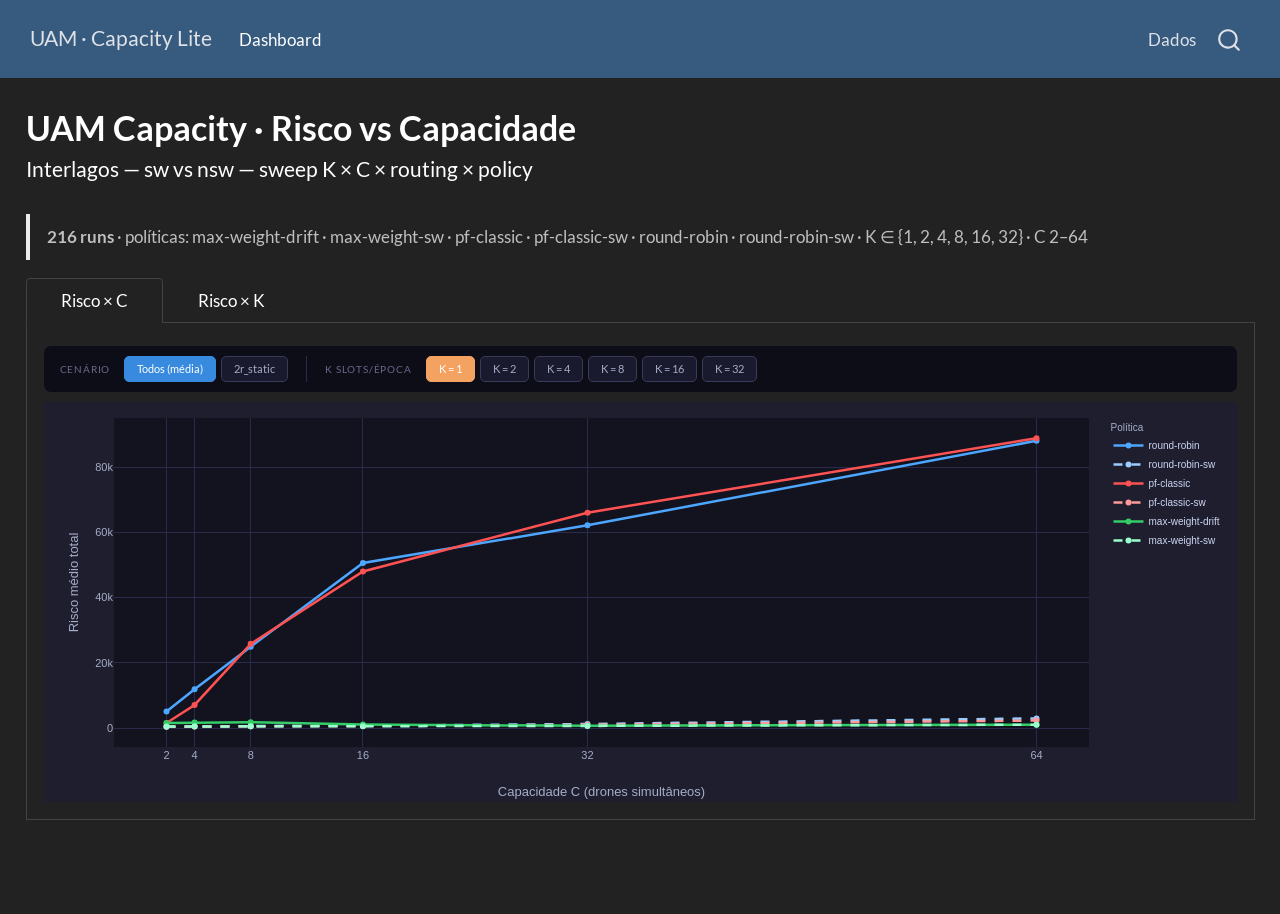
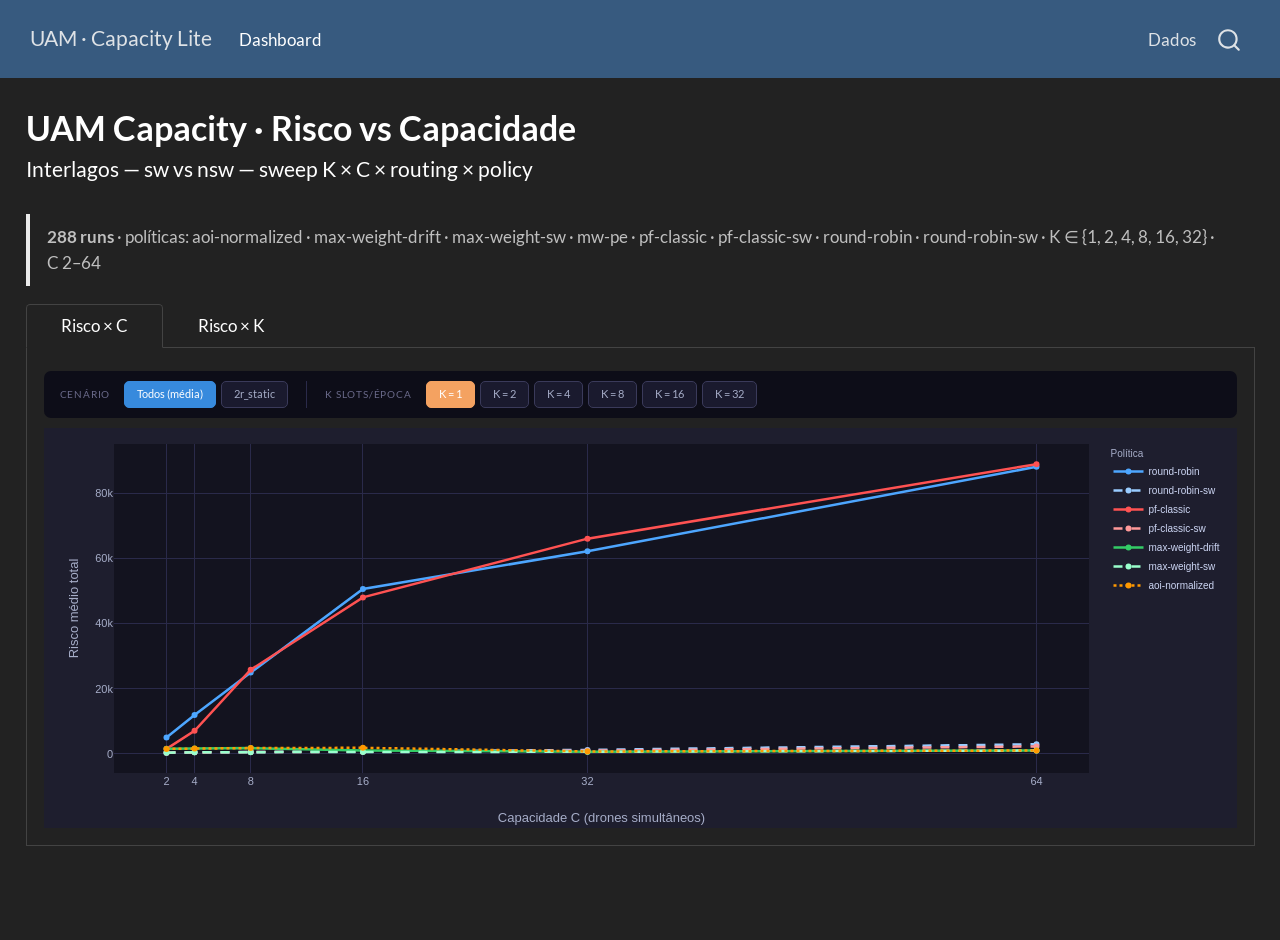
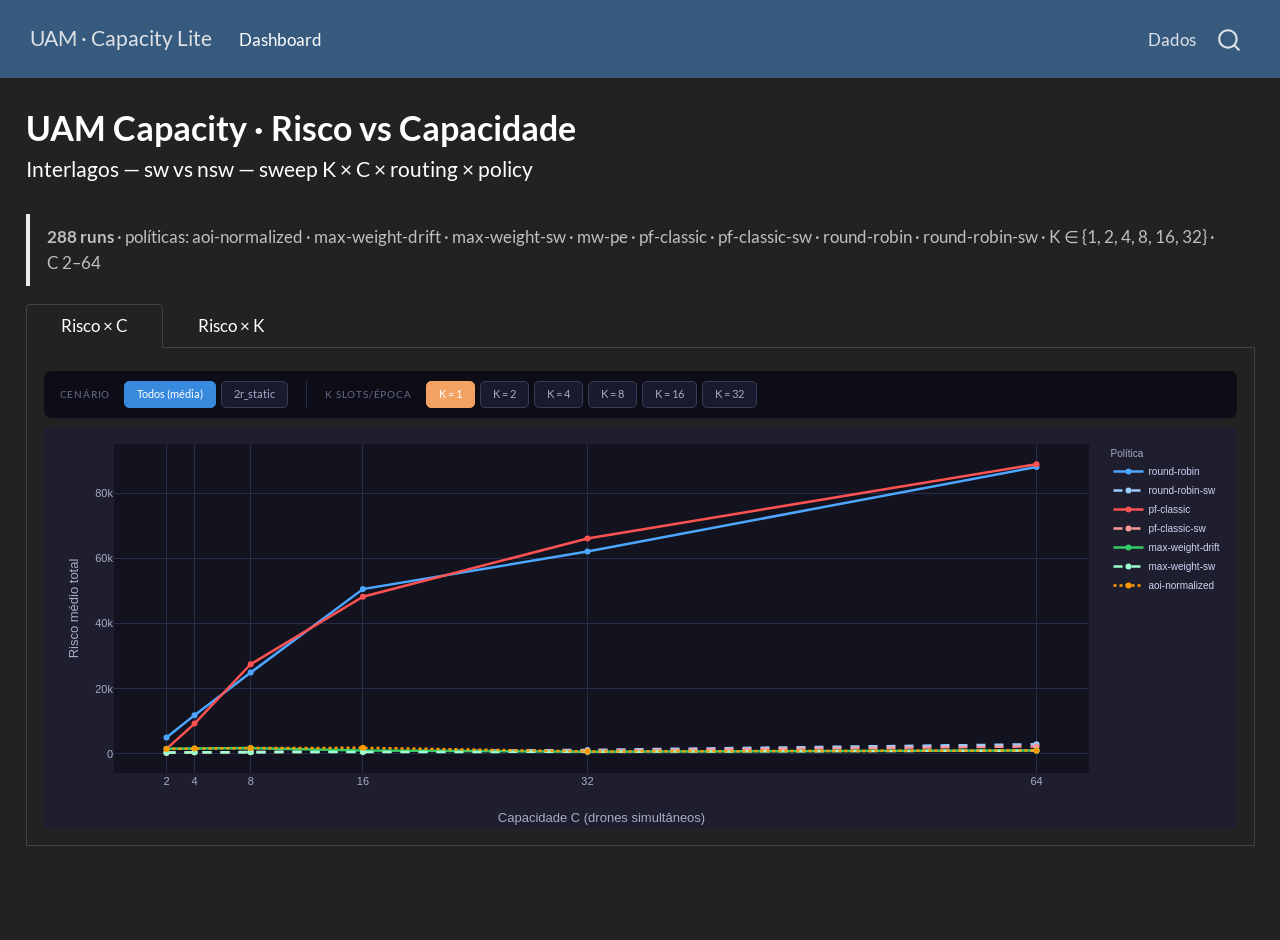
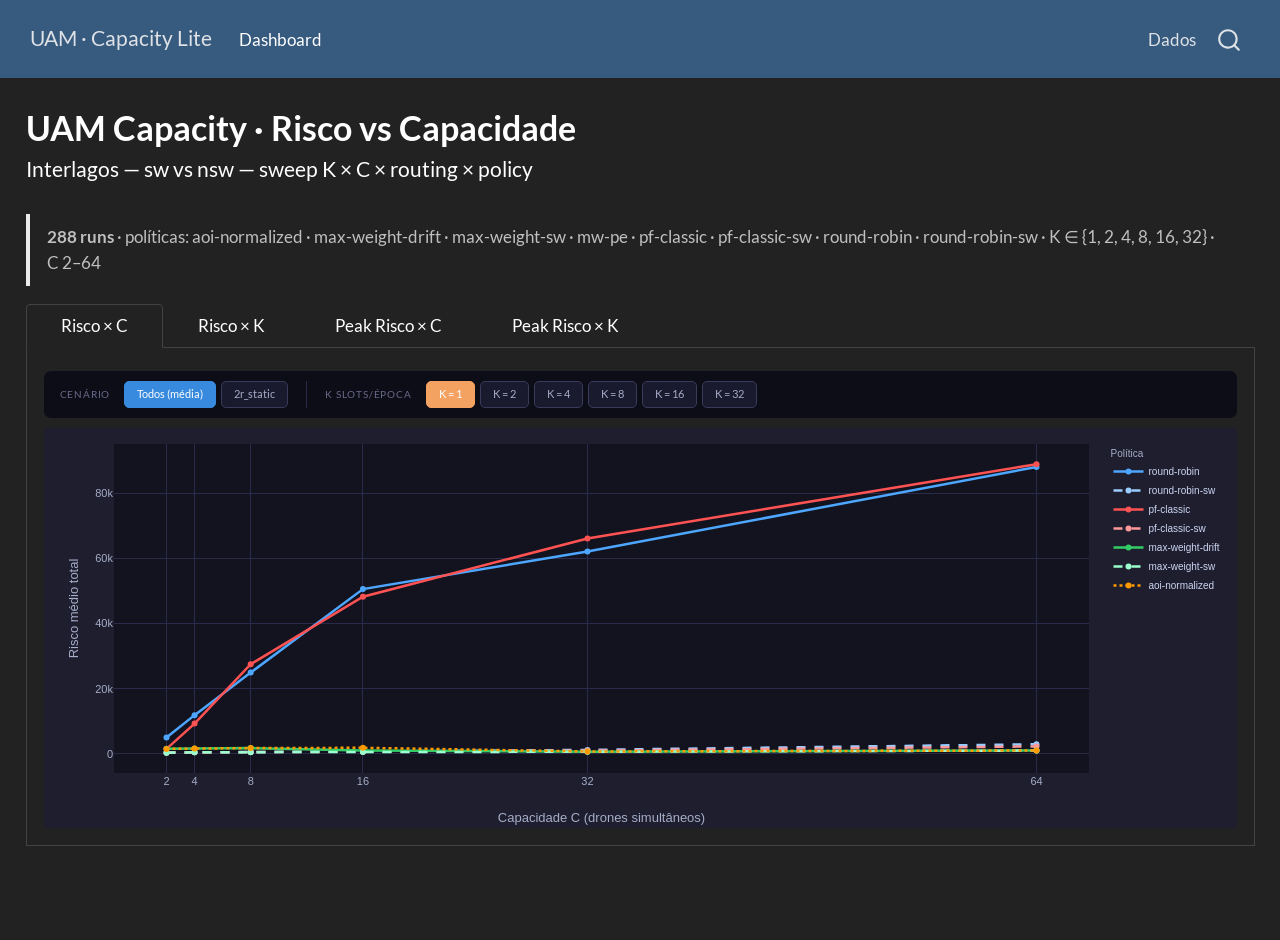
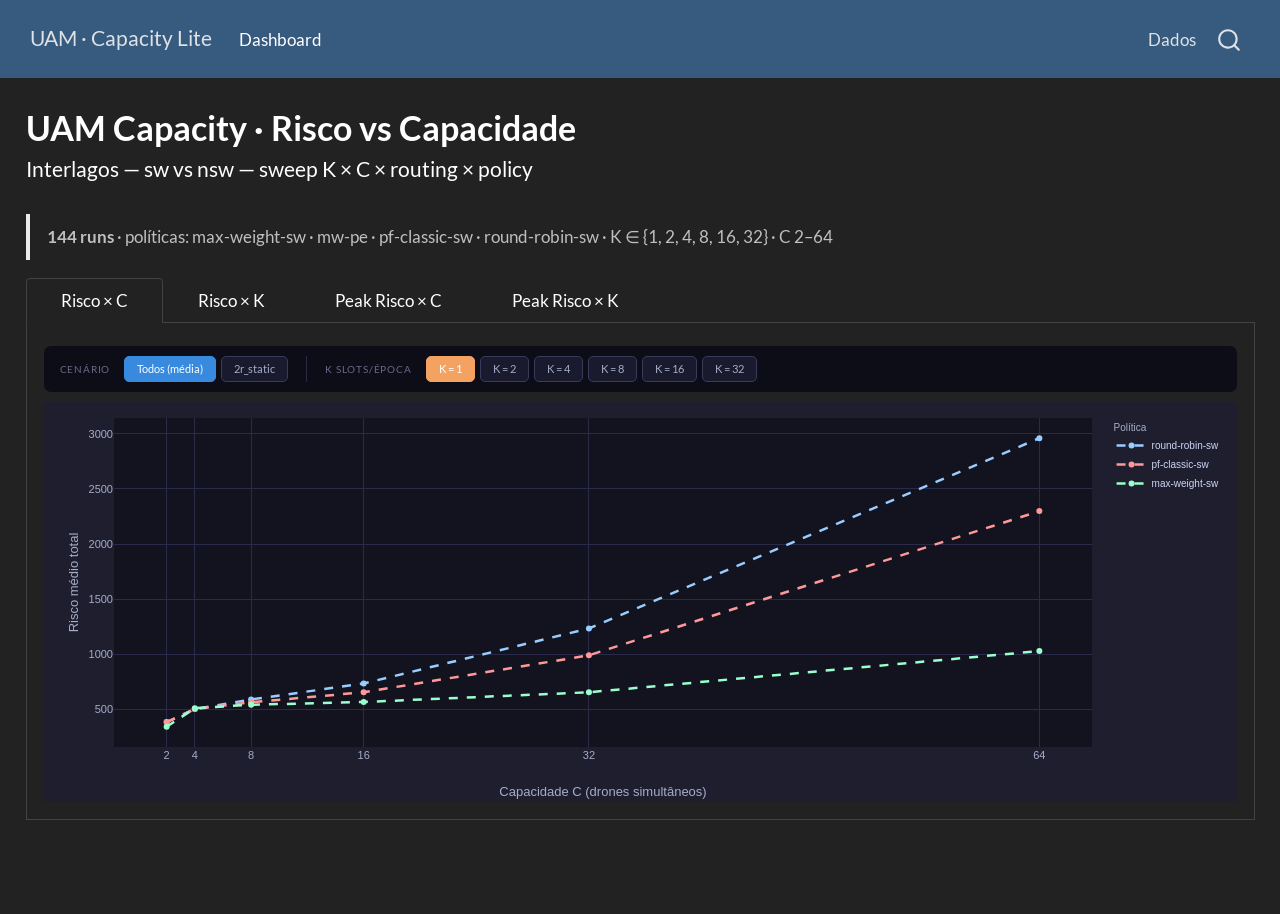
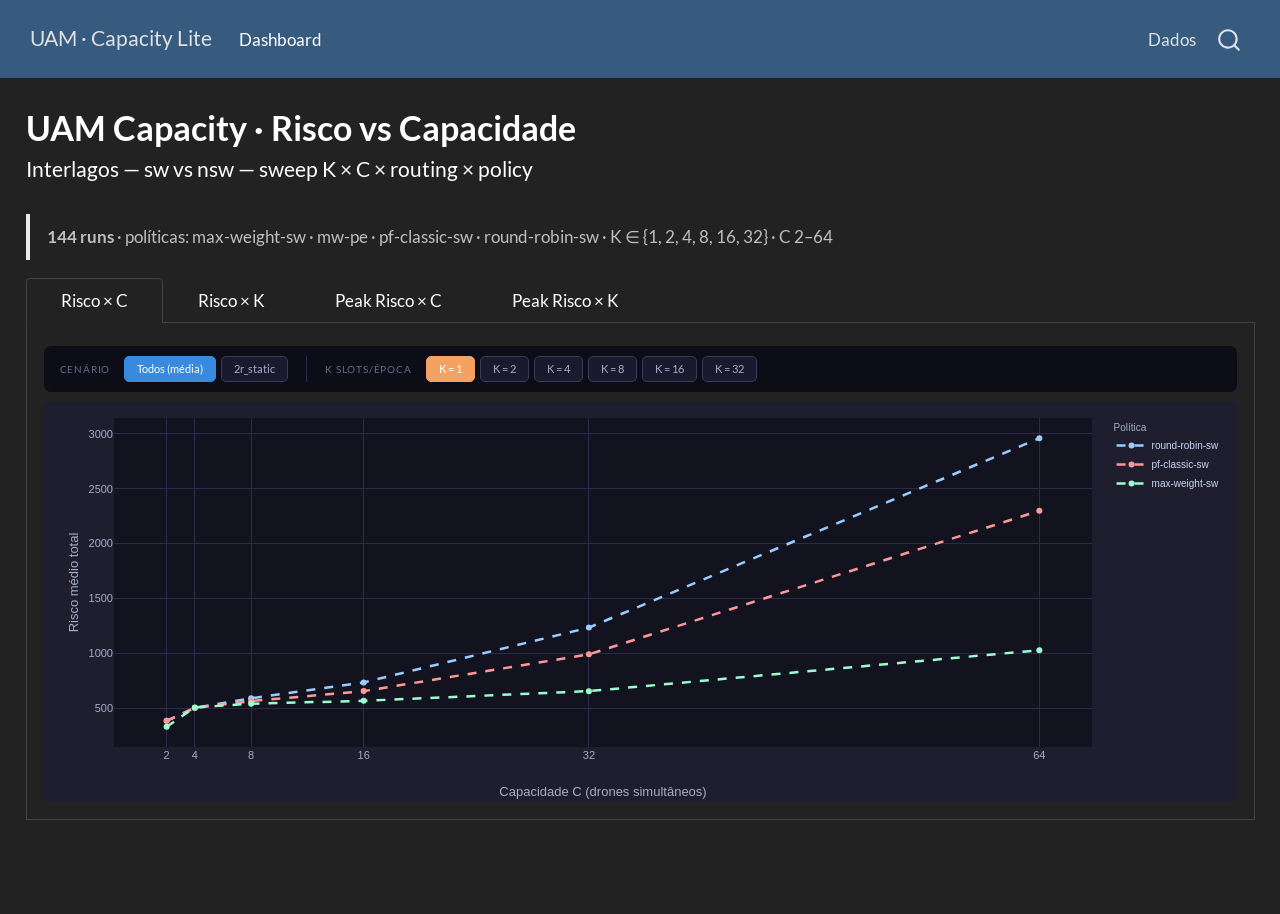
